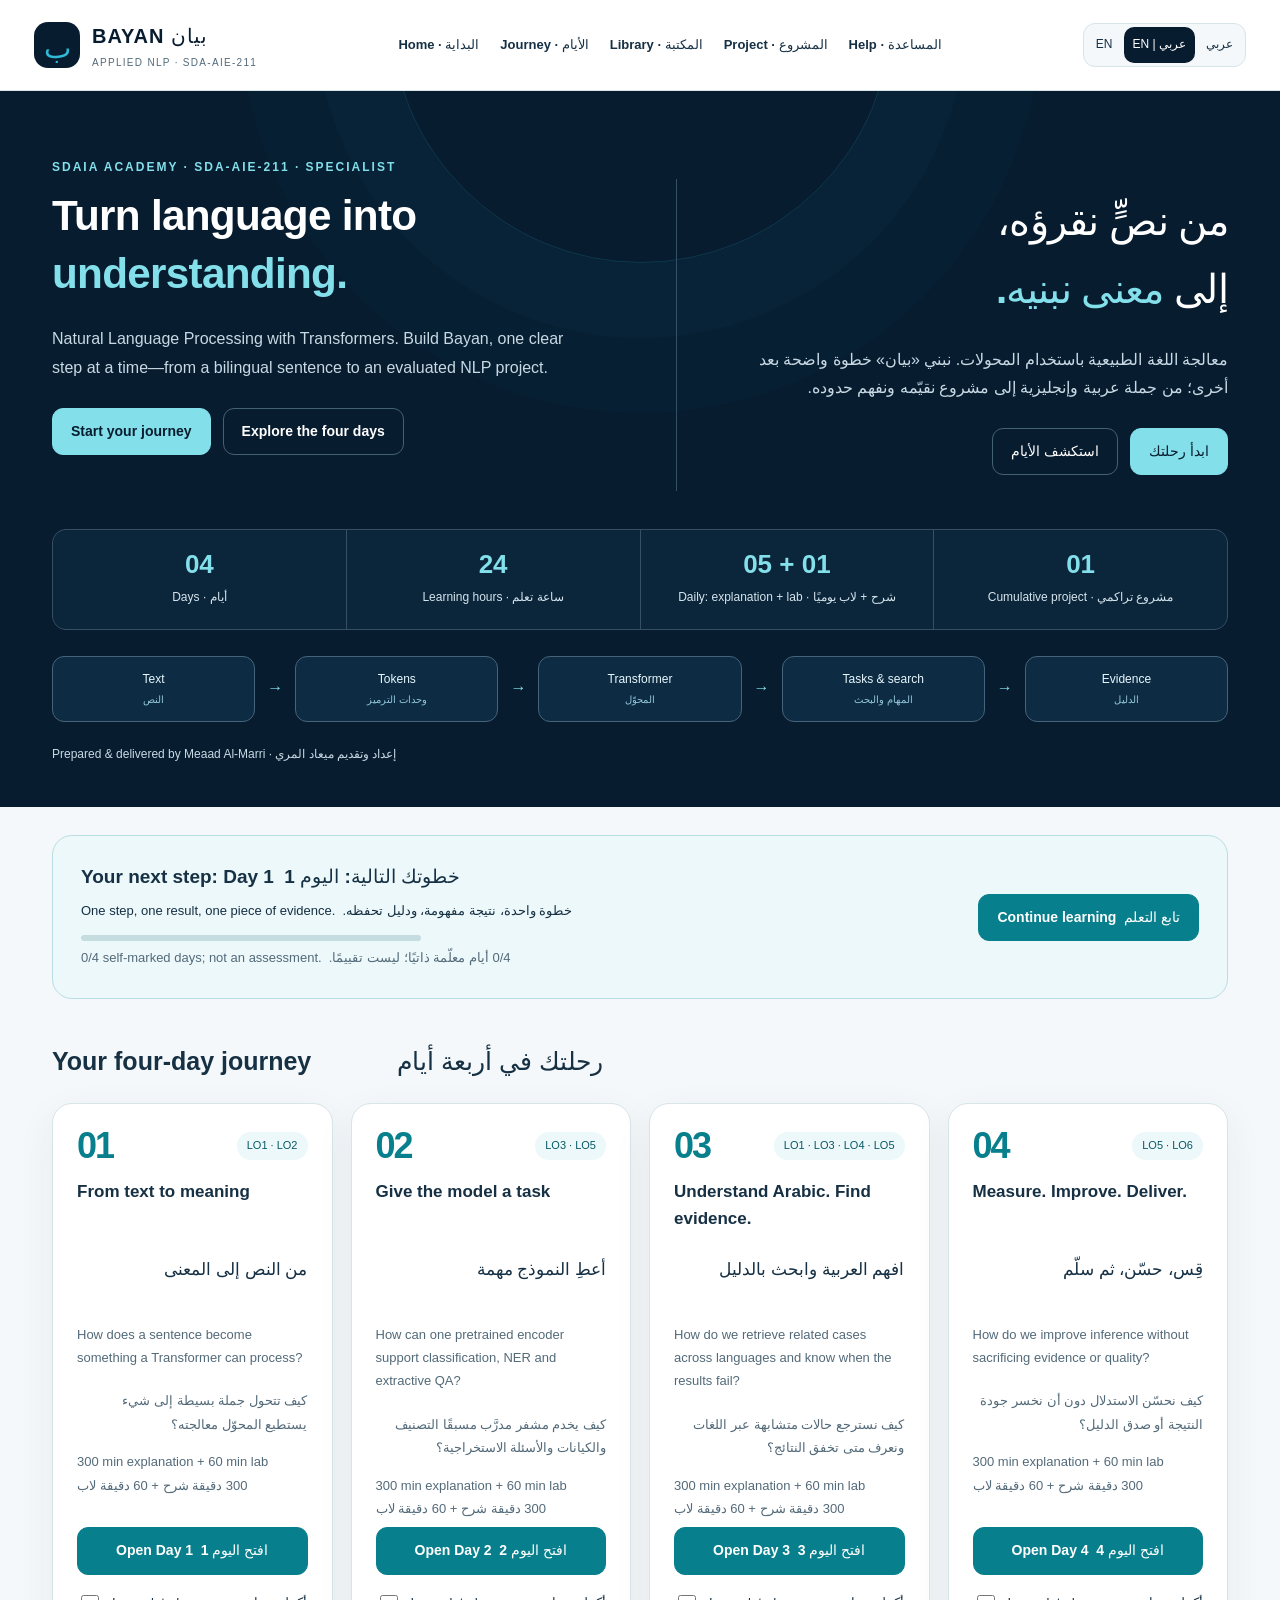
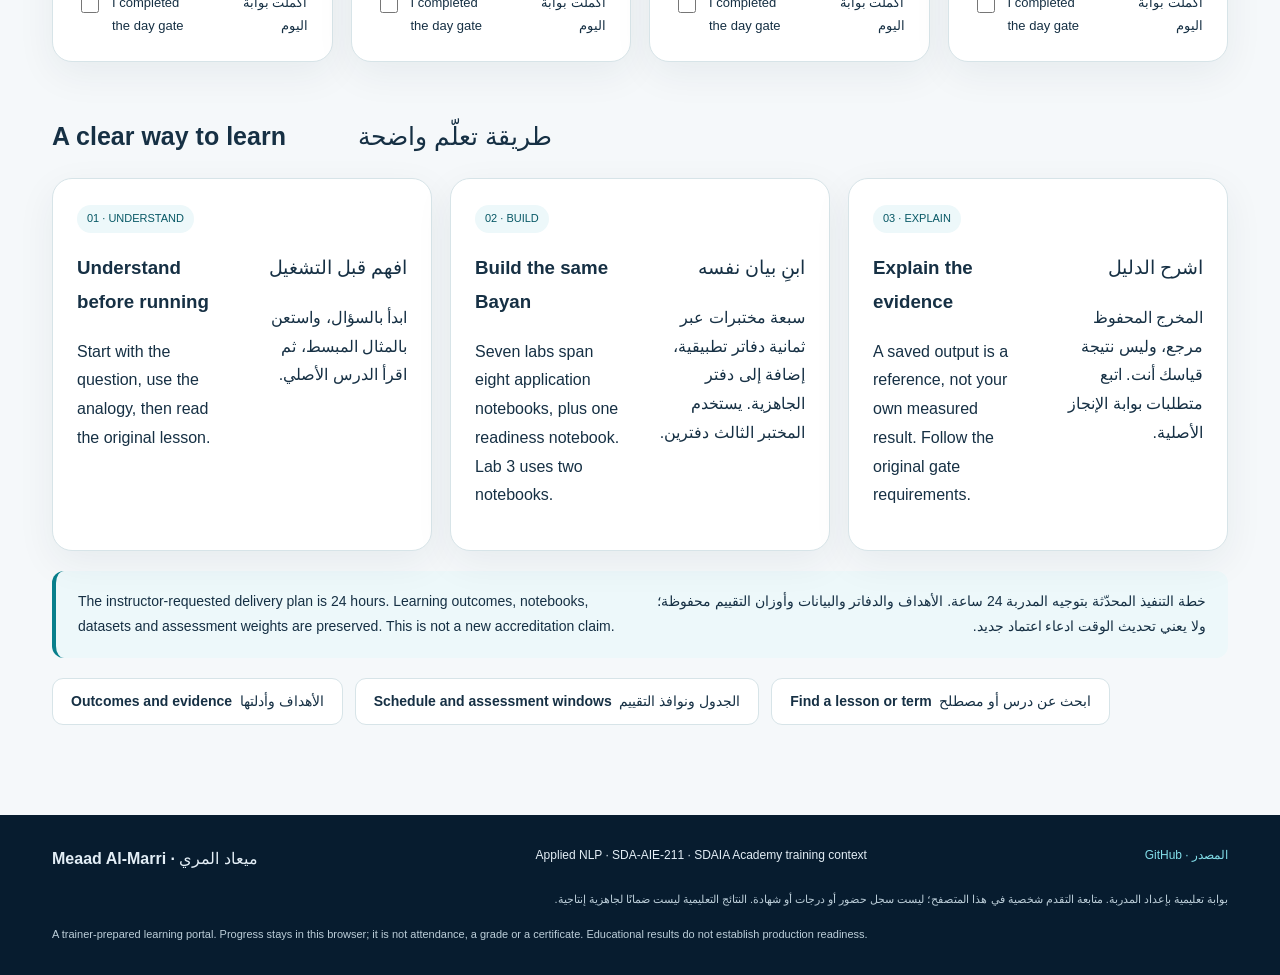
==== docs/index.html @ f535718d "feat(bayan): publish verified bilingual learner portal and 24-hour delivery plan" ====
<!doctype html>
<html lang="ar" dir="ltr" data-language="both">
<head>
<meta charset="utf-8"><meta name="viewport" content="width=device-width,initial-scale=1">
<meta name="description" content="Bayan: bilingual Applied NLP learning portal by Meaad Al-Marri. SDA-AIE-211. Four days, 24 learning hours, original lessons and Colab labs.">
<meta name="theme-color" content="#071c2f">
<title>بيان | Bayan — Applied NLP</title>
<style>:root{--navy:#071c2f;--ink:#163044;--muted:#536a79;--teal:#087f8c;--cyan:#31bad7;--pale:#edf8fa;--line:#d7e4e8;--paper:#f5f8fa;--white:#fff;--radius:20px;--shadow:0 12px 38px #102f4010;font-family:Tahoma,Arial,sans-serif;color:var(--ink);background:var(--paper);font-synthesis:none}
*{box-sizing:border-box}html{scroll-behavior:smooth;scroll-padding-top:110px}body{margin:0;font-size:16px;line-height:1.8}a{color:#076b81;text-decoration:none}a:hover{text-decoration:underline}button,input,select{font:inherit}button,a,input,summary{touch-action:manipulation}button{cursor:pointer}button:focus-visible,a:focus-visible,input:focus-visible,summary:focus-visible{outline:3px solid #bb7400;outline-offset:4px}button{border:1px solid var(--line);background:var(--white);color:var(--ink);border-radius:10px;padding:8px 14px}button:hover{background:var(--pale)}.skip{position:fixed;top:-100px;left:12px;background:var(--navy);color:white;padding:12px;z-index:100}.skip:focus{top:10px}.topbar{position:sticky;top:0;z-index:10;background:#fffffffa;border-bottom:1px solid var(--line)}.nav-wrap{max-width:1440px;margin:auto;display:flex;align-items:center;justify-content:space-between;gap:22px;padding:18px 34px}.brand{display:flex;gap:12px;align-items:center;color:var(--navy);flex-shrink:0}.brand:hover{text-decoration:none}.brand-mark{display:grid;place-items:center;width:46px;height:46px;border-radius:14px;background:var(--navy);color:var(--cyan);font-size:29px;font-weight:bold}.brand b{display:block;font-size:20px;letter-spacing:1px}.brand small{display:block;letter-spacing:1.3px;font-size:10px;color:var(--muted)}nav{display:flex;gap:21px;flex-wrap:wrap}nav a{color:var(--ink);font-size:13px;font-weight:600}.languages{display:flex;gap:2px;padding:3px;background:var(--paper);border:1px solid var(--line);border-radius:12px;white-space:nowrap}.languages button{border:0;padding:7px 9px;background:transparent;font-size:12px}.languages button[aria-pressed=true]{background:var(--navy);color:white}.wrap{max-width:1240px;padding:0 32px;margin:auto}.hero{background:var(--navy);color:white;position:relative;overflow:hidden;padding:66px 0 42px}.hero:before{content:"";position:absolute;width:500px;height:500px;border:1px solid #31bad72c;border-radius:50%;left:calc(50% - 250px);top:-330px;box-shadow:0 0 0 75px #31bad707,0 0 0 150px #31bad704;pointer-events:none}.kicker{text-transform:uppercase;font-size:12px;letter-spacing:2px;color:var(--teal);font-weight:bold;margin:0 0 15px}.hero .kicker{color:#83dfea}.pair{display:grid;grid-template-columns:minmax(0,1fr) minmax(0,1fr);gap:32px;direction:ltr}.pair>.en{direction:ltr;text-align:left}.pair>.ar{direction:rtl;text-align:right}.hero .pair{gap:72px;position:relative}.hero h1{font-size:clamp(28px,3.3vw,46px);line-height:1.38;letter-spacing:-.7px;margin:8px 0 22px}.hero em{color:#83dfea;font-style:normal}.hero p{color:#c8d9e4;margin:0;max-width:530px}.hero .ar h1{line-height:1.7;font-size:clamp(27px,3.15vw,42px)}.hero .actions{margin-top:25px}.actions{display:flex;gap:12px;flex-wrap:wrap;align-items:center;margin:16px 0}.button{display:inline-block;border-radius:11px;padding:10px 18px;border:1px solid var(--line);font-size:14px;font-weight:bold;background:white;color:var(--ink)}.button:hover{text-decoration:none;background:var(--pale)}.button.primary{background:var(--teal);border-color:var(--teal);color:white}.hero .primary{background:#83dfea;border-color:#83dfea;color:var(--navy)}.hero .secondary{background:transparent;border-color:#446075;color:white}.micro{font-size:12px;color:var(--muted)}.hero .micro{color:#c8d9e4}.facts{display:grid;grid-template-columns:repeat(4,1fr);gap:1px;background:#375061;border:1px solid #375061;border-radius:14px;overflow:hidden;margin-top:38px}.fact{padding:18px;background:#0b253a;text-align:center}.fact b{display:block;color:#83dfea;font-size:26px;line-height:1.3}.fact span{font-size:12px;color:#d5e5ed}.section{padding:44px 0}.section+.section{padding-top:12px}.section-head{display:flex;align-items:center;justify-content:space-between;gap:20px;margin-bottom:22px}.section-head h2{font-size:25px;line-height:1.5;margin:0}.section-head p{margin:0;color:var(--muted);font-size:14px}.grid{display:grid;grid-template-columns:repeat(4,minmax(0,1fr));gap:18px}.card{background:white;border:1px solid var(--line);border-radius:var(--radius);padding:24px;box-shadow:var(--shadow);min-width:0}.day-card{position:relative;display:flex;flex-direction:column;transition:transform .15s,border-color .15s}.day-card:hover{transform:translateY(-3px);border-color:var(--teal)}.day-card h3{font-size:17px;line-height:1.6;margin:14px 0 5px}.day-card p{font-size:13px;color:var(--muted);margin:7px 0}.day-card .button{margin-top:auto;text-align:center}.day-top{display:flex;justify-content:space-between;align-items:center}.day-num{font-size:36px;line-height:1;color:var(--teal);font-weight:bold;letter-spacing:-2px}.pill{font-size:11px;border-radius:30px;padding:4px 10px;background:var(--pale);color:#075865;display:inline-block;white-space:nowrap}.day-card .check{margin:16px 0 0}.check{display:flex;gap:10px;align-items:flex-start;cursor:pointer;font-size:13px}.check input{width:18px;height:18px;flex-shrink:0;margin-top:4px;accent-color:var(--teal)}.continue{display:flex;align-items:center;justify-content:space-between;gap:28px;padding:24px 28px;border:1px solid #b8dde3;border-radius:var(--radius);background:var(--pale);margin-top:28px}.continue h2{font-size:19px;margin:0}.continue p{font-size:13px;margin:5px 0}.progress-track{height:6px;background:#c5dce0;border-radius:6px;max-width:340px;margin-top:12px;overflow:hidden}.progress-fill{height:100%;background:var(--teal);width:0;transition:width .2s}.three{grid-template-columns:repeat(3,minmax(0,1fr))}.two{grid-template-columns:repeat(2,minmax(0,1fr))}.callout{background:var(--pale);border-inline-start:4px solid var(--teal);border-radius:12px;padding:18px 22px;margin:20px 0}.callout.warning{background:#fff7e8;border-color:#a96b12}.callout p{margin:0;font-size:14px}.callout .pair{gap:22px}.callout b{display:block}.pipeline{display:flex;justify-content:space-between;gap:12px;align-items:center;margin-top:26px;direction:ltr}.node{border:1px solid #476379;background:#0d2c43;border-radius:12px;padding:12px 8px;text-align:center;flex:1;font-size:12px;color:#e8f7fd;min-width:0}.node small{display:block;color:#91c5d7}.arrow{color:#83dfea}.page-top{background:var(--navy);color:white;padding:34px 0}.page-top h1{font-size:28px;line-height:1.6;margin:7px 0}.page-top p{color:#d1e0e9;font-size:15px}.page-top .kicker{color:#83dfea}.tabs{display:flex;gap:10px;flex-wrap:wrap;margin:22px 0}.tabs a{background:white;border:1px solid var(--line);border-radius:10px;padding:7px 14px;font-size:13px}.tabs a.active{background:var(--navy);color:white}.section-label{display:flex;align-items:center;gap:12px;margin:24px 0 14px;font-size:22px}.section-label small{font-size:13px;color:var(--muted);font-weight:400}.schedule{display:grid;gap:10px}.hour{display:grid;grid-template-columns:54px 1fr;gap:15px;align-items:center;background:white;border:1px solid var(--line);border-radius:14px;padding:16px 20px}.hour-id{background:var(--pale);color:var(--teal);border-radius:10px;padding:8px;text-align:center;font-weight:bold;font-size:18px}.hour .pair{gap:20px;font-size:14px}.hour small{font-size:11px;color:var(--muted)}.lab-block{background:#eaf6f6;border:1px solid #b6d9d9;border-radius:var(--radius);padding:25px;margin-top:25px}.lab-block h2{margin:0;font-size:22px}.lab-steps{display:grid;gap:12px;margin:20px 0}.lab-step{display:grid;grid-template-columns:52px 1fr;gap:14px;padding-bottom:12px;border-bottom:1px solid #cde2e2}.lab-step:last-child{border-bottom:0}.lab-step b{font-size:13px;color:#075865}.lab-step .pair{font-size:13px}.resources{display:grid;gap:10px;margin:18px 0}.resource{border:1px solid var(--line);border-radius:12px;background:white;padding:14px 18px;display:flex;gap:16px;justify-content:space-between;align-items:center;min-width:0}.resource>div{min-width:0}.resource .name{font-weight:bold;font-size:14px;overflow-wrap:anywhere}.resource .file{font-size:11px;color:var(--muted);direction:ltr;overflow-wrap:anywhere}.resource .actions{flex-shrink:0;margin:0}.resource .button{font-size:12px;padding:6px 12px}.source-links{margin-top:14px;display:flex;gap:8px;flex-wrap:wrap}.source-links a{padding:7px 11px;background:var(--paper);border:1px solid var(--line);border-radius:9px;font-size:12px}.quiz{padding:22px;background:white;border:1px solid var(--line);border-radius:16px;margin:22px 0}.quiz summary{cursor:pointer;color:var(--teal);font-weight:bold;padding:10px 0}.quiz .answer{margin-top:8px;padding-top:14px;border-top:1px solid var(--line)}.search-box{display:flex;gap:12px;margin-bottom:18px}.search-box input{width:100%;padding:14px 18px;border:1px solid #a9c3ce;border-radius:12px;background:white}.search-box select{max-width:210px;border:1px solid var(--line);border-radius:12px;padding:8px;background:white}.library-list{display:grid;grid-template-columns:repeat(2,minmax(0,1fr));gap:12px}.library-list a{display:block;border:1px solid var(--line);border-radius:13px;padding:16px 20px;background:white}.library-list b{display:block;line-height:1.7;font-size:15px;overflow-wrap:anywhere}.library-list small{display:block;color:var(--muted);font-size:11px;overflow-wrap:anywhere}.empty{text-align:center;padding:44px;background:white;border-radius:15px}.reader-layout{display:grid;grid-template-columns:240px minmax(0,1fr);gap:25px;align-items:start}.reader-sidebar{position:sticky;top:112px;max-height:calc(100vh - 140px);overflow:auto;padding:20px;background:white;border:1px solid var(--line);border-radius:16px;font-size:13px}.reader-sidebar a{display:block;padding:5px 0;overflow-wrap:anywhere}.reader-sidebar h2{font-size:15px;margin:0 0 10px}.reader{min-width:0;border:1px solid var(--line);border-radius:18px;padding:30px;background:white}.reader-tools{display:flex;flex-wrap:wrap;gap:10px;margin-bottom:16px}.reader-tools .button{font-size:12px;padding:7px 10px}.source-tag{padding:10px 15px;background:var(--paper);border-radius:10px;color:var(--muted);font-size:12px;margin-bottom:24px}.markdown{font-size:16px;line-height:1.95;overflow-wrap:anywhere;direction:rtl;text-align:start}.markdown [dir=ltr],.markdown pre,.markdown code{direction:ltr;unicode-bidi:isolate}.markdown h1{font-size:27px;line-height:1.6;border-bottom:1px solid var(--line);padding-bottom:12px}.markdown h2{font-size:23px;margin-top:32px;border-bottom:1px solid var(--line);padding-bottom:8px}.markdown h3{font-size:19px;margin-top:28px}.markdown code{font-family:ui-monospace,Consolas,monospace;background:var(--paper);border-radius:5px;padding:2px 4px;font-size:.86em}.markdown pre{position:relative;text-align:left;white-space:pre;overflow:auto;background:#102c40;color:#e6f3fc;padding:38px 20px 18px;border-radius:12px;line-height:1.65;max-width:100%;font-size:13px}.markdown pre code{color:inherit;background:transparent;padding:0;white-space:pre}.markdown blockquote{margin:20px 0;background:var(--pale);padding:14px 20px;border-inline-start:4px solid var(--teal)}.table-wrap{overflow-x:auto;max-width:100%;margin:20px 0}.markdown table{border-collapse:collapse;min-width:100%;font-size:14px}.markdown th,.markdown td{border:1px solid var(--line);padding:10px 13px;vertical-align:top;min-width:110px}.markdown th{background:#edf5f8;font-weight:bold}.markdown tr:nth-child(even){background:#fafcfd}.markdown img{max-width:100%;height:auto}.markdown ul,.markdown ol{padding-inline-start:27px}.copy-code{position:absolute;top:6px;right:8px;font-size:11px;padding:2px 9px;background:#1b425c;border:1px solid #557789;color:white}.copy-code:hover{background:#2a526b}.diagram-note{display:block;font-size:12px;margin-top:6px}.toc-link{font-size:12px;line-height:1.55}.reader.large .markdown{font-size:19px}.score-grid{display:grid;grid-template-columns:repeat(4,1fr);gap:12px}.score{background:white;border:1px solid var(--line);border-radius:14px;padding:18px;text-align:center}.score b{display:block;font-size:28px;color:var(--teal)}.score span{font-size:12px}.footer-inner{max-width:1240px;margin:auto;padding:30px 32px;display:flex;justify-content:space-between;gap:16px;flex-wrap:wrap}.footer-inner span,.footer-inner a{font-size:12px}.footer-inner p{flex-basis:100%;margin:0;font-size:11px;color:#bcced9}footer{background:var(--navy);color:#e3eef6;margin-top:30px}footer a{color:#83dfea}#notice{position:fixed;bottom:22px;left:50%;transform:translateX(-50%);background:var(--navy);color:white;border-radius:12px;padding:12px 20px;z-index:30;max-width:90vw;display:none;font-size:13px}.privacy{font-size:12px;color:var(--muted)}.muted{color:var(--muted)}.plain-list{padding-inline-start:22px}.plain-list li{margin:10px 0}.pill-list{display:flex;gap:8px;flex-wrap:wrap}.reading-end{margin-top:28px;border-top:1px solid var(--line);padding-top:20px}html[data-language=en] .ar,html[data-language=ar] .en{display:none!important}html[data-language=en] .pair,html[data-language=ar] .pair{grid-template-columns:minmax(0,1fr)}html[data-language=ar] .hero h1{max-width:870px}html[data-language=ar] .wrap{direction:rtl}html[data-language=ar] .hero p{max-width:850px}html[data-language=en] .hero p{max-width:850px}
@media(min-width:1000px){.hero .pair>.ar{border-left:1px solid #335066;padding-left:44px}html[data-language=ar] .hero .pair>.ar{border:0;padding-left:0}.day-card h3{min-height:55px}.day-card .desc{min-height:66px}}
@media(max-width:1150px){.nav-wrap{gap:12px;padding:14px 22px;flex-wrap:wrap}nav{order:3;width:100%;justify-content:center;gap:22px}.grid{grid-template-columns:repeat(2,minmax(0,1fr))}.grid.three{grid-template-columns:repeat(3,minmax(0,1fr))}.reader-sidebar{top:151px}.hero .pair{gap:36px}}
@media(max-width:760px){.wrap{padding:0 18px}.nav-wrap{padding:12px 16px}.brand b{font-size:17px}.brand-mark{width:38px;height:38px}.brand small{font-size:8px}.languages button{padding:5px 7px;font-size:11px}nav{justify-content:flex-start;gap:19px;flex-wrap:nowrap;overflow-x:auto;padding:2px 0;white-space:nowrap}nav a{font-size:11px}.hero{padding:38px 0 26px}.hero .pair{gap:24px}.pair{grid-template-columns:1fr;gap:14px}.pair>.ar{grid-row:1}.hero h1{font-size:29px!important;margin-bottom:12px}.hero .pair>.en{border-top:1px solid #355264;padding-top:22px}.hero .pair>.ar{padding:0}.hero p{font-size:14px}.facts{grid-template-columns:repeat(2,1fr);margin-top:25px}.fact{padding:12px}.fact b{font-size:23px}.pipeline{gap:5px;flex-wrap:wrap}.node{font-size:10px;min-width:95px}.arrow{font-size:12px}.grid,.grid.two,.grid.three,.score-grid,.library-list{grid-template-columns:1fr}.score-grid{grid-template-columns:repeat(2,1fr)}.section{padding:30px 0}.section-head{align-items:flex-start;flex-direction:column;gap:8px}.section-head h2{font-size:21px}.card{padding:20px}.continue{padding:20px;flex-direction:column;align-items:stretch;gap:12px}.continue .button{text-align:center}.day-card h3{margin-top:8px}.day-card .button{margin-top:14px}.page-top{padding:24px 0}.page-top h1{font-size:25px}.hour{grid-template-columns:42px 1fr;padding:13px;gap:12px}.hour .pair{gap:4px;font-size:13px}.lab-block{padding:18px}.lab-step .pair{gap:4px}.resource{align-items:stretch;flex-direction:column;gap:8px}.resource .actions{flex-wrap:wrap}.reader-layout{display:block}.reader-sidebar{position:static;max-height:175px;margin-bottom:18px;padding:15px}.reader{padding:18px}.markdown{font-size:15px}.markdown h1{font-size:24px}.markdown h2{font-size:21px}.markdown table{font-size:13px}.search-box{flex-direction:column}.search-box select{max-width:100%}.footer-inner{padding:25px 18px;display:block}.footer-inner>*{display:block;margin-bottom:10px!important}}
@media(prefers-reduced-motion:reduce){html{scroll-behavior:auto}*,*:before,*:after{animation:none!important;transition:none!important}}
@media print{.topbar,.reader-sidebar,.reader-tools,footer,.skip,.languages,.tabs,#notice,.copy-code,.search-box{display:none!important}.wrap{max-width:none;padding:0}.reader-layout{display:block}.reader,.card{box-shadow:none;border:0;padding:8px}.hero,.page-top{background:white;color:black;padding:10px}.hero p,.page-top p{color:black}.section{padding:10px 0}.grid,.pair{break-inside:avoid}.table-wrap{overflow:visible}.markdown pre{white-space:pre-wrap;background:#f4f4f4;color:black}a{color:black}.markdown table{font-size:10px}body{background:white}}

.bi{display:inline-flex;gap:.55em;flex-wrap:wrap;align-items:center}.pair>.en .ar,.pair>.ar .en{display:none!important}.markdown table{direction:ltr}.day-card>.pair{grid-template-columns:1fr;gap:4px}.day-card>.pair>div{grid-column:1}.day-card .desc .pair{grid-template-columns:1fr;gap:6px}.day-card .desc .pair>div{grid-column:1}.day-card>.pair .ar{order:2}#main:focus{outline:none}
</style>
</head>
<body>
<a class="skip" href="#main">Skip to content · انتقل إلى المحتوى</a>
<header class="topbar"><div class="nav-wrap">
<a class="brand" href="#home" aria-label="Bayan home · الرئيسية"><span class="brand-mark" aria-hidden="true">ب</span><span><b>BAYAN <span lang="ar" dir="rtl">بيان</span></b><small>APPLIED NLP · SDA-AIE-211</small></span></a>
<nav aria-label="Main navigation · التنقل الرئيسي"><a href="#home">Home · البداية</a><a href="#journey">Journey · الأيام</a><a href="#library">Library · المكتبة</a><a href="#project">Project · المشروع</a><a href="#help">Help · المساعدة</a></nav>
<div class="languages" role="group" aria-label="Display language · لغة العرض"><button data-language="en" aria-pressed="false">EN</button><button data-language="both" aria-pressed="true">EN | عربي</button><button data-language="ar" aria-pressed="false">عربي</button></div>
</div></header>
<main id="main" tabindex="-1"></main>
<footer><div class="footer-inner"><b>Meaad Al-Marri · ميعاد المري</b><span>Applied NLP · SDA-AIE-211 · SDAIA Academy training context</span><a href="https://github.com/almiyead-rgb/bayan-applied-nlp-course">GitHub · المصدر</a><p dir="rtl" lang="ar">بوابة تعليمية بإعداد المدربة. متابعة التقدم شخصية في هذا المتصفح؛ ليست سجل حضور أو درجات أو شهادة. النتائج التعليمية ليست ضمانًا لجاهزية إنتاجية.</p><p lang="en">A trainer-prepared learning portal. Progress stays in this browser; it is not attendance, a grade or a certificate. Educational results do not establish production readiness.</p></div></footer>
<div id="notice" role="status" aria-live="polite"></div>
<noscript><p dir="rtl">تحتاج أدوات التنقل والبحث إلى JavaScript. جميع الدروس متاحة من <a href="https://github.com/almiyead-rgb/bayan-applied-nlp-course/blob/main/START_HERE.md">دليل البداية في GitHub</a>.</p><p>Enable JavaScript for the portal, or use the original GitHub learning materials linked above.</p></noscript>
<script id="portal-data" type="application/json">{"course":{"id":"SDA-AIE-211","version":"2.0.0","baseline":"ee7c7d8bf3a17c9989b37a3fdd337f3fc3730d7e","repository":"https://github.com/almiyead-rgb/bayan-applied-nlp-course","instructor":["Meaad Al-Marri","ميعاد المري"],"instruction_minutes":300,"lab_minutes":60,"assessment_weights":[35,15,10,40],"days":[{"id":1,"label":["From text to meaning","من النص إلى المعنى"],"question":["How does a sentence become something a Transformer can process?","كيف تتحول جملة بسيطة إلى شيء يستطيع المحوّل معالجته؟"],"intro":["Start with one feedback message, not a wall of equations. Follow its journey through protected text, tokens, embeddings and attention. Every step prepares a piece of Bayan.","نبدأ بملاحظة واحدة، لا بصفحة مليئة بالمعادلات. نتتبع رحلتها: نص محمي، ثم وحدات ترميز، ثم تضمينات وانتباه. كل خطوة تجهّز جزءًا من بيان."],"analogy":["A token ID is like a catalogue number; an embedding is its learned numerical representation. The number alone is not the meaning.","رقم الـToken يشبه رقمًا في الفهرس، أما الـEmbedding فهو تمثيله العددي المتعلَّم. الرقم وحده ليس المعنى."],"watch":["An attention heatmap is not causal proof of why the model decided.","خريطة الانتباه ليست برهانًا سببيًا يشرح لماذا اتخذ النموذج قراره."],"hours":[["Bayan story, readiness and the NLP journey","قصة بيان، الجاهزية ورحلة معالجة اللغة"],["Unicode, privacy and two text copies","Unicode والخصوصية ونسختا النص"],["Tokenisation, fertility and embeddings","الترميز وكثافته والتضمينات"],["Q/K/V, attention and tensor shapes","الاستعلام والمفتاح والقيمة والانتباه وأشكال المصفوفات"],["Transformer encoder and a guided reading of saved outputs","مشفر المحوّل وقراءة موجّهة للمخرجات المحفوظة"]],"lessons":["day-01/01-text-preprocessing.md","day-01/02-tokenization-embeddings.md","day-01/03-attention-transformers.md"],"notebooks":["01_text_processing_tokenization.ipynb","02_attention_transformers.ipynb"],"datasets":["data/sample/bayan_day1_sample.csv"],"lab_plan":[[5,"Open saved copies and check readiness","فتح النسخ المحفوظة وفحص الجاهزية"],[25,"Lab 1: preprocessing and tokenisation","مختبر 1: المعالجة والترميز"],[20,"Lab 2: attention and shape checks","مختبر 2: الانتباه وفحص الأشكال"],[10,"Gate A, explain a decision and save evidence","بوابة A وشرح قرار وحفظ الأدلة"]],"gate":"day-01/04-labs-checkpoint.md","gate_name":"A","evidence":["Preprocessing tests + tokenizer decision + attention checks + commit","اختبارات المعالجة + قرار الترميز + فحوص الانتباه + commit"],"check":["Does a larger token ID mean a stronger meaning?","هل رقم Token الأكبر يعني معنى أقوى؟"],"answer":["No. It is a vocabulary index. The embedding and model encode learned representations.","لا. هو فهرس داخل قاموس الرموز؛ أما التمثيلات المتعلَّمة ففي التضمينات والنموذج."],"outcomes":["LO1","LO2"]},{"id":2,"label":["Give the model a task","أعطِ النموذج مهمة"],"question":["How can one pretrained encoder support classification, NER and extractive QA?","كيف يخدم مشفر مدرَّب مسبقًا التصنيف والكيانات والأسئلة الاستخراجية؟"],"intro":["Keep the same Bayan context. First define the task and a baseline; then inspect the data split, task head and metric. Training comes after the contract is clear.","نبقى مع سياق بيان نفسه. نحدد المهمة وخط الأساس أولًا، ثم نفهم تقسيم البيانات ورأس المهمة والمقياس. يأتي التدريب بعد وضوح العقد."],"analogy":["A shared foundation does not mean identical tasks: classification returns a label, NER labels entities, and extractive QA selects a span or no answer.","الأساس المشترك لا يعني تطابق المهام: التصنيف يعيد فئة، والتعرف على الكيانات يحدد الكيانات، والإجابة الاستخراجية تختار مقطعًا أو لا توجد إجابة."],"watch":["High accuracy is not enough when groups leak across splits or labels are misaligned.","ارتفاع الدقة لا يكفي إذا تسربت المجموعات بين التقسيمات أو اختلت محاذاة الوسوم."],"hours":[["Pretraining, fine-tuning and task heads","التدريب المسبق والضبط الدقيق ورؤوس المهام"],["TF-IDF baseline, honest splits and macro-F1","خط أساس TF-IDF والتقسيم السليم وmacro-F1"],["NER, BIO labels and subword alignment","الكيانات ووسوم BIO ومحاذاة الوحدات الجزئية"],["Extractive QA, valid spans and no-answer","الأسئلة الاستخراجية والمقاطع الصالحة وعدم وجود إجابة"],["Arabic model choices and a guided trace of the training notebooks","اختيار النماذج العربية وتتبع موجّه لدفاتر التدريب"]],"lessons":["day-02/01-fine-tuning-classification.md","day-02/02-ner-label-alignment.md","day-02/03-extractive-qa.md","day-02/04-arabic-models-intro.md"],"notebooks":["03_text_classification.ipynb","04_ner_and_qa.ipynb"],"datasets":["data/sample/bayan_day2_classification.csv","data/sample/bayan_day2_ner.jsonl","data/sample/bayan_day2_qa.json"],"lab_plan":[[5,"Restore Gate A and check cached resources","استعادة بوابة A وفحص الموارد المحفوظة"],[20,"Lab 3a: classification and split checks","مختبر 3أ: التصنيف وفحص التقسيم"],[25,"Lab 3b: NER and QA checks","مختبر 3ب: فحوص الكيانات والأسئلة"],[10,"Gate B and evidence commit","بوابة B وحفظ الأدلة في commit"]],"gate":"day-02/05-labs-checkpoint.md","gate_name":"B","evidence":["Baseline + zero group overlap + classification/NER/QA evidence + commit","خط أساس + عدم تداخل المجموعات + أدلة التصنيف والكيانات والأسئلة + commit"],"check":["Can we report a tiny training smoke test as production accuracy?","هل نعرض نتيجة تدريب مصغّر بوصفها دقة إنتاجية؟"],"answer":["No. Preserve the MEASURED_SMOKE label and explain the small synthetic sample and the frozen-test contract.","لا. نحافظ على وسم MEASURED_SMOKE ونوضح صغر العينة الاصطناعية وعقد مجموعة الاختبار المجمدة."],"outcomes":["LO3","LO5"]},{"id":3,"label":["Understand Arabic. Find evidence.","افهم العربية وابحث بالدليل"],"question":["How do we retrieve related cases across languages and know when the results fail?","كيف نسترجع حالات متشابهة عبر اللغات ونعرف متى تخفق النتائج؟"],"intro":["A useful search result is more than shared words. Compare meaning, inspect the ranked cases, then measure retrieval and analyse errors rather than trusting a single score.","النتيجة المفيدة ليست مجرد كلمات مشتركة. نقارن المعنى، ونفحص الحالات المرتبة، ثم نقيس الاسترجاع ونحلل الأخطاء بدل الثقة برقم واحد."],"analogy":["Bi-encoder retrieval finds a shortlist; a cross-encoder can review that shortlist more closely. Measure whether the extra work is worth its latency.","يستخرج المشفر الثنائي قائمة مرشحين، ثم يفحصها المشفر المشترك بصورة أدق. نقيس هل تستحق هذه الخطوة زمنها الإضافي."],"watch":["Do not tune the no-answer threshold on the frozen test or hide small slices.","لا تضبط عتبة عدم وجود إجابة على الاختبار المجمد، ولا تخفِ الشرائح الصغيرة."],"hours":[["Arabic morphology, dialects and safe normalisation","صرف العربية واللهجات والتطبيع الآمن"],["CAMeL Tools and the measured Arabic-model comparison","أدوات CAMeL والمقارنة المقاسة بين النماذج العربية"],["Sentence embeddings, cosine and FAISS","تضمينات الجمل وتشابه جيب التمام وFAISS"],["Re-ranking, Recall/MRR and no-answer decisions","إعادة الترتيب وRecall/MRR وقرار عدم وجود إجابة"],["Sliced evaluation, uncertainty and error analysis","التقييم بالشرائح وعدم اليقين وتحليل الأخطاء"]],"lessons":["day-03/01-arabic-nlp-camel-tools.md","day-03/02-semantic-search.md","day-03/03-evaluation-error-analysis.md"],"notebooks":["05_arabic_nlp.ipynb","06_semantic_search.ipynb","07_evaluation_error_analysis.ipynb"],"datasets":["data/sample/bayan_day3_arabic.csv","data/sample/bayan_day3_cases.csv","data/sample/bayan_day3_queries.jsonl","data/sample/bayan_day3_predictions.csv"],"lab_plan":[[15,"Lab 4: Arabic profile and comparison checks","مختبر 4: ملف العربية وفحوص المقارنة"],[20,"Lab 5: retrieval and re-ranking checks","مختبر 5: فحوص الاسترجاع وإعادة الترتيب"],[15,"Lab 6: evaluation and error report","مختبر 6: التقييم وتقرير الأخطاء"],[10,"Gate C and evidence commits","بوابة C وحفظ commits الأدلة"]],"gate":"day-03/04-labs-checkpoint.md","gate_name":"C","evidence":["Arabic profile + search metrics + sliced report + three prioritised fixes","ملف معالجة العربية + مقاييس البحث + تقرير الشرائح + ثلاثة إصلاحات مرتبة"],"check":["May a good overall score hide a weak Arabic slice?","هل يمكن لنتيجة إجمالية جيدة أن تخفي ضعف شريحة عربية؟"],"answer":["Yes. Inspect per-language and other relevant slices, their sample sizes and uncertainty before deciding.","نعم. نفحص شرائح اللغة والشرائح المناسبة وأحجام عيناتها وعدم اليقين قبل اتخاذ القرار."],"outcomes":["LO1","LO3","LO4","LO5"]},{"id":4,"label":["Measure. Improve. Deliver.","قِس، حسّن، ثم سلّم"],"question":["How do we improve inference without sacrificing evidence or quality?","كيف نحسّن الاستدلال دون أن نخسر جودة النتيجة أو صدق الدليل؟"],"intro":["A model running in a notebook is the beginning, not the finish. Freeze the workload, compare before and after, test the API and make the final repository reviewable.","عمل النموذج في الدفتر بداية وليس نهاية. نثبت عبء العمل، ونقارن قبل التحسين وبعده، ونختبر الخدمة، ونجعل المستودع النهائي قابلًا للمراجعة."],"analogy":["A fair comparison is a controlled experiment: same workload and environment, one change, then a measured decision.","المقارنة العادلة تجربة مضبوطة: عبء عمل وبيئة ثابتان، وتغيير واحد، ثم قرار يستند إلى القياس."],"watch":["SYSTEMS_SMOKE checks mechanics. The final project needs PROJECT_ARTIFACT evidence; INT8 is not automatically faster.","يفحص SYSTEMS_SMOKE المسار التقني. يحتاج المشروع النهائي دليل PROJECT_ARTIFACT؛ ولا يكون INT8 أسرع تلقائيًا."],"hours":[["Performance budgets, warm-up and latency percentiles","ميزانية الأداء والإحماء ومئينات زمن الاستجابة"],["Length, padding and batching","طول النص والحشو والتجميع"],["ONNX, INT8, parity and quality cost","ONNX وINT8 والتكافؤ وكلفة الجودة"],["FastAPI contracts, TestClient and canaries","عقود FastAPI وTestClient وفحوص canary"],["Guided Bayan assembly, evidence review and delivery walkthrough","شرح تجميع بيان ومراجعة الأدلة وخطوات التسليم"]],"lessons":["day-04/01-benchmark-before-optimization.md","day-04/02-onnx-int8-decision.md","day-04/03-fastapi-serving-canaries.md","day-04/04-capstone-assembly-demo.md"],"notebooks":["08_optimization_serving.ipynb"],"datasets":[],"lab_plan":[[5,"Restore the project artefact and freeze workload","استعادة ناتج المشروع وتثبيت عبء العمل"],[25,"Lab 7: benchmark, parity and API checks","مختبر 7: القياس والتكافؤ وفحص الخدمة"],[20,"Complete assembly and run the submission validator","استكمال التجميع وتشغيل فاحص التسليم"],[10,"Gates D/E, documentation and final tag","بوابتا D/E والتوثيق والوسم النهائي"]],"gate":"day-04/05-lab-gates-submission.md","gate_name":"D / E","evidence":["Project benchmark + tested API + reports + validator + submission-v1.0","قياس المشروع + خدمة مختبرة + تقارير + فاحص ناجح + submission-v1.0"],"check":["Is a smaller INT8 model always faster on every device?","هل النموذج الأصغر بنمط INT8 أسرع دائمًا على أي جهاز؟"],"answer":["No. Measure latency, memory and quality on the actual project workload and document the ship-or-rollback decision.","لا. نقيس الزمن والذاكرة والجودة على عبء عمل المشروع الفعلي، ونوثق قرار النشر أو التراجع."],"outcomes":["LO5","LO6"]}]},"documents":[{"path":"COURSE_GUIDE.md","title":"دليل البرنامج | Course Guide","html":"\u003ch1 id=\"دليل-البرنامج--course-guide\">دليل البرنامج | Course Guide\u003c/h1>\n\u003cp>\u003cstrong>معالجة اللغات الطبيعية التطبيقية · Applied Natural Language Processing\u003c/strong>\u003cbr/>\n\u003cstrong>إعداد وتقديم:\u003c/strong> ميعاد المري · \u003cstrong>Instructor:\u003c/strong> Meaad Al-Marri\u003c/p>\n\u003ch2 id=\"لمن-صمم-البرنامج--audience\">لمن صُمم البرنامج؟ | Audience\u003c/h2>\n\u003cp>هذا برنامج \u003cstrong>Specialist\u003c/strong> حتى 20 مشاركًا من مهندسي الذكاء الاصطناعي والمهتمين بالتطبيقات اللغوية. المتطلب الرسمي السابق هو \u003ccode>SDA-AIE-112\u003c/code> أو أساس مكافئ في Python وتعلم الآلة. يبدأ الجميع بالمسار 🟢 Core؛ وتوفر السقالات والأمثلة المصغرة دعمًا لاختلاف الثقة العملية دون خفض المستوى أو إسقاط المتطلب السابق. ينتقل المنتهي مبكرًا إلى 🔵 Explore أو 🟣 Distinction.\u003c/p>\n\u003ch2 id=\"أهداف-البرنامج--learning-outcomes\">أهداف البرنامج | Learning outcomes\u003c/h2>\n\u003cp>بنهاية الأيام الأربعة ستتمكن من:\u003c/p>\n\u003col>\n\u003cli>بناء preprocessing وtokenisation للنص العربي والإنجليزي.\u003c/li>\n\u003cli>تفسير self-attention وبنية Transformer encoder.\u003c/li>\n\u003cli>تكييف نموذج مدرب مسبقًا للتصنيف وNER وextractive QA.\u003c/li>\n\u003cli>بناء semantic search باستخدام sentence embeddings.\u003c/li>\n\u003cli>اختيار metrics صحيحة وإجراء error analysis.\u003c/li>\n\u003cli>مقارنة inference baseline وoptimized من حيث السرعة والذاكرة والجودة.\u003c/li>\n\u003cli>تسليم مشروع بيان ثنائي اللغة في مستودع GitHub عام.\u003c/li>\n\u003c/ol>\n\u003cp>راجع \u003ca href=\"#read/docs%2F01-outcomes-map.md\">مصفوفة الهدف والتطبيق والدليل\u003c/a>.\u003c/p>\n\u003ch2 id=\"طريقة-التعلم--how-learning-works\">طريقة التعلم | How learning works\u003c/h2>\n\u003cp>كل موضوع يمر بخمس حركات:\u003c/p>\n\u003col>\n\u003cli>\u003cstrong>لماذا؟\u003c/strong> مشكلة حقيقية صغيرة.\u003c/li>\n\u003cli>\u003cstrong>ما هو؟\u003c/strong> تعريف ومثال.\u003c/li>\n\u003cli>\u003cstrong>شاهد.\u003c/strong> عرض عملي قصير.\u003c/li>\n\u003cli>\u003cstrong>طبّق.\u003c/strong> TODO واختبار فوري.\u003c/li>\n\u003cli>\u003cstrong>اثبت.\u003c/strong> ملف أو metric أو commit يمكن مراجعته.\u003c/li>\n\u003c/ol>\n\u003cp>لا تحصل على نقاط لمجرد تشغيل خلية؛ المطلوب أن تفسر النتيجة والقرار.\u003c/p>\n\u003ch2 id=\"جدول-اليوم--daily-rhythm\">جدول اليوم | Daily rhythm\u003c/h2>\n\u003cdiv class=\"table-wrap\">\u003ctable>\n\u003cthead>\n\u003ctr>\n\u003cth dir=\"auto\">الفترة\u003c/th>\n\u003cth dir=\"auto\">المدة\u003c/th>\n\u003cth dir=\"auto\">النشاط\u003c/th>\n\u003cth dir=\"auto\">Activity\u003c/th>\n\u003c/tr>\n\u003c/thead>\n\u003ctbody>\n\u003ctr>\n\u003ctd dir=\"auto\">1–5\u003c/td>\n\u003ctd dir=\"auto\">300 دقيقة\u003c/td>\n\u003ctd dir=\"auto\">خمس فترات شرح وأمثلة وعروض توضيحية\u003c/td>\n\u003ctd dir=\"auto\">Five explanation and demonstration blocks\u003c/td>\n\u003c/tr>\n\u003ctr>\n\u003ctd dir=\"auto\">6\u003c/td>\n\u003ctd dir=\"auto\">60 دقيقة\u003c/td>\n\u003ctd dir=\"auto\">لاب مستقل لتنفيذ Core وحفظ الدليل\u003c/td>\n\u003ctd dir=\"auto\">Dedicated Core execution and evidence lab\u003c/td>\n\u003c/tr>\n\u003c/tbody>\n\u003c/table>\u003c/div>\n\u003cp>\u003cstrong>اليوم: 300 دقيقة شرح + 60 دقيقة لاب = 6 ساعات تعلم صافية؛ البرنامج: 24 ساعة.\u003c/strong> الاستراحات والتجهيز ونوافذ التقييم منفصلة ومعلنة؛ ليست محسوبة ضمن 24 ساعة. راجع \u003ca href=\"#read/docs%2F04-delivery-plan.md\">خطة التنفيذ\u003c/a> للتفاصيل وحدود تقدير وقت اللاب.\u003c/p>\n\u003cp>\u003cstrong>Daily: 300 minutes of explanation + 60 lab minutes = 6 net learning hours; course: 24 hours.\u003c/strong> Breaks, setup and assessment windows are separately scheduled. Lab timings are targets, not verified clean-runtime benchmarks.\u003c/p>\n\u003ch2 id=\"محتوى-الأيام--day-by-day\">محتوى الأيام | Day-by-day\u003c/h2>\n\u003ch3 id=\"اليوم-1--من-النص-إلى-tensor\">\u003ca href=\"#read/day-01%2FREADME.md\">اليوم 1 — من النص إلى Tensor\u003c/a>\u003c/h3>\n\u003cul>\n\u003cli>Unicode والنص العربي/الإنجليزي.\u003c/li>\n\u003cli>التنظيف، PII masking، والتطبيع كقرار.\u003c/li>\n\u003cli>الكلمات، subwords، special tokens، وfertility.\u003c/li>\n\u003cli>التضمينات والسياق.\u003c/li>\n\u003cli>attention وTransformer encoder.\u003c/li>\n\u003cli>\u003ca href=\"https://github.com/almiyead-rgb/bayan-applied-nlp-course/blob/main/notebooks/01_text_processing_tokenization.ipynb\" rel=\"noopener noreferrer\" target=\"_blank\">دفتر معالجة النصوص والترميز\u003c/a>.\u003c/li>\n\u003cli>\u003ca href=\"https://github.com/almiyead-rgb/bayan-applied-nlp-course/blob/main/notebooks/02_attention_transformers.ipynb\" rel=\"noopener noreferrer\" target=\"_blank\">دفتر الانتباه والمحولات\u003c/a>.\u003c/li>\n\u003cli>\u003ca href=\"#read/day-01%2F04-labs-checkpoint.md\">مختبرات اليوم الأول وبوابة Gate A\u003c/a>.\u003c/li>\n\u003cli>\u003cstrong>مخرج بيان:\u003c/strong> preprocessing module واختيار tokenizer مدعوم بقياس.\u003c/li>\n\u003c/ul>\n\u003ch3 id=\"اليوم-2--جعل-النموذج-متخصصا\">\u003ca href=\"#read/day-02%2FREADME.md\">اليوم 2 — جعل النموذج متخصصًا\u003c/a>\u003c/h3>\n\u003cul>\n\u003cli>baseline قبل Transformer.\u003c/li>\n\u003cli>classification وmacro-F1.\u003c/li>\n\u003cli>NER وBIO labels ومحاذاة subwords.\u003c/li>\n\u003cli>extractive QA وno-answer.\u003c/li>\n\u003cli>مقدمة للنماذج العربية ومتعددة اللغات.\u003c/li>\n\u003cli>\u003ca href=\"https://github.com/almiyead-rgb/bayan-applied-nlp-course/blob/main/notebooks/03_text_classification.ipynb\" rel=\"noopener noreferrer\" target=\"_blank\">دفتر التصنيف والضبط الدقيق\u003c/a>.\u003c/li>\n\u003cli>\u003ca href=\"https://github.com/almiyead-rgb/bayan-applied-nlp-course/blob/main/notebooks/04_ner_and_qa.ipynb\" rel=\"noopener noreferrer\" target=\"_blank\">دفتر NER وQA\u003c/a>.\u003c/li>\n\u003cli>\u003ca href=\"#read/day-02%2F05-labs-checkpoint.md\">مختبرات اليوم الثاني وبوابة Gate B\u003c/a>.\u003c/li>\n\u003cli>\u003cstrong>مخرج بيان:\u003c/strong> مسارات classification وNER وQA قابلة للتقييم.\u003c/li>\n\u003c/ul>\n\u003ch3 id=\"اليوم-3--العربية-البحث-والحقيقة\">\u003ca href=\"#read/day-03%2FREADME.md\">اليوم 3 — العربية، البحث، والحقيقة\u003c/a>\u003c/h3>\n\u003cul>\n\u003cli>تحديات MSA واللهجات وclitics.\u003c/li>\n\u003cli>CAMeL Tools واستخدامه المناسب.\u003c/li>\n\u003cli>sentence embeddings وcosine similarity.\u003c/li>\n\u003cli>FAISS وretrieve ثم re-rank.\u003c/li>\n\u003cli>task metrics وslices وerror taxonomy.\u003c/li>\n\u003cli>\u003ca href=\"https://github.com/almiyead-rgb/bayan-applied-nlp-course/blob/main/notebooks/05_arabic_nlp.ipynb\" rel=\"noopener noreferrer\" target=\"_blank\">دفتر معالجة العربية\u003c/a>.\u003c/li>\n\u003cli>\u003ca href=\"https://github.com/almiyead-rgb/bayan-applied-nlp-course/blob/main/notebooks/06_semantic_search.ipynb\" rel=\"noopener noreferrer\" target=\"_blank\">دفتر البحث الدلالي\u003c/a>.\u003c/li>\n\u003cli>\u003ca href=\"https://github.com/almiyead-rgb/bayan-applied-nlp-course/blob/main/notebooks/07_evaluation_error_analysis.ipynb\" rel=\"noopener noreferrer\" target=\"_blank\">دفتر التقييم وتحليل الأخطاء\u003c/a>.\u003c/li>\n\u003cli>\u003ca href=\"#read/day-03%2F04-labs-checkpoint.md\">مختبرات اليوم الثالث وبوابة Gate C\u003c/a>.\u003c/li>\n\u003cli>\u003cstrong>مخرج بيان:\u003c/strong> بحث ثنائي اللغة وتقرير تقييم وتحليل أخطاء.\u003c/li>\n\u003c/ul>\n\u003ch3 id=\"اليوم-4--أسرع-أخف-وقابل-للتسليم\">\u003ca href=\"#read/day-04%2FREADME.md\">اليوم 4 — أسرع، أخف، وقابل للتسليم\u003c/a>\u003c/h3>\n\u003cul>\n\u003cli>قياس latency وthroughput وmemory.\u003c/li>\n\u003cli>length، padding، batching، ONNX وINT8.\u003c/li>\n\u003cli>quality tax قبل قرار النشر.\u003c/li>\n\u003cli>FastAPI واختبار الخدمة داخل Colab.\u003c/li>\n\u003cli>تجميع بيان، التحقق، والعرض.\u003c/li>\n\u003cli>\u003ca href=\"https://github.com/almiyead-rgb/bayan-applied-nlp-course/blob/main/notebooks/08_optimization_serving.ipynb\" rel=\"noopener noreferrer\" target=\"_blank\">دفتر التحسين والخدمة\u003c/a>.\u003c/li>\n\u003cli>\u003ca href=\"#read/day-04%2F02-onnx-int8-decision.md\">Benchmark وONNX وINT8\u003c/a>.\u003c/li>\n\u003cli>\u003ca href=\"#read/day-04%2F03-fastapi-serving-canaries.md\">الخدمة وcanaries\u003c/a>.\u003c/li>\n\u003cli>\u003ca href=\"#read/day-04%2F05-lab-gates-submission.md\">بوابتا Gate D وGate E\u003c/a>.\u003c/li>\n\u003cli>\u003cstrong>مخرج بيان:\u003c/strong> مستودع نهائي وAPI مختبرة وbenchmark موثق.\u003c/li>\n\u003c/ul>\n\u003ch2 id=\"التقييم--assessment\">التقييم | Assessment\u003c/h2>\n\u003cdiv class=\"table-wrap\">\u003ctable>\n\u003cthead>\n\u003ctr>\n\u003cth dir=\"auto\">المكوّن\u003c/th>\n\u003cth dir=\"auto\">الوزن\u003c/th>\n\u003cth dir=\"auto\">ماذا يثبت؟\u003c/th>\n\u003c/tr>\n\u003c/thead>\n\u003ctbody>\n\u003ctr>\n\u003ctd dir=\"auto\">المختبرات 1–7\u003c/td>\n\u003ctd dir=\"auto\">35%\u003c/td>\n\u003ctd dir=\"auto\">التطبيق اليومي والاختبارات والـcommits\u003c/td>\n\u003c/tr>\n\u003ctr>\n\u003ctd dir=\"auto\">تقييمان عمليان\u003c/td>\n\u003ctd dir=\"auto\">15%\u003c/td>\n\u003ctd dir=\"auto\">التشخيص والمراجعة بالدليل\u003c/td>\n\u003c/tr>\n\u003ctr>\n\u003ctd dir=\"auto\">اختبار قصير\u003c/td>\n\u003ctd dir=\"auto\">10%\u003c/td>\n\u003ctd dir=\"auto\">فهم المفاهيم والقرارات\u003c/td>\n\u003c/tr>\n\u003ctr>\n\u003ctd dir=\"auto\">مشروع بيان\u003c/td>\n\u003ctd dir=\"auto\">40%\u003c/td>\n\u003ctd dir=\"auto\">التكامل والتقييم والتوثيق والعرض\u003c/td>\n\u003c/tr>\n\u003c/tbody>\n\u003c/table>\u003c/div>\n\u003cp>التفاصيل في \u003ca href=\"#read/docs%2Fpolicies%2Fassessment-and-completion.md\">التقييم والاجتياز\u003c/a>.\u003c/p>\n\u003cp>مواد المتدرب القابلة للتسليم في \u003ca href=\"#read/assessments%2FREADME.md\">حزمة التقييم\u003c/a>: PA‑1 لتشخيص ثلاثة عقود تقنية، وPA‑2 لمراجعة تقرير منافس، وتعليمات اختبار مغلق من 10 أسئلة. لا توجد مفاتيح إجابة في المستودع العام.\u003c/p>\n\u003ch2 id=\"شروط-الاجتياز-المختصرة--completion-summary\">شروط الاجتياز المختصرة | Completion summary\u003c/h2>\n\u003cul>\n\u003cli>70/100 فأعلى إجمالًا.\u003c/li>\n\u003cli>70/100 فأعلى في مشروع بيان.\u003c/li>\n\u003cli>مستودع GitHub عام مكتمل.\u003c/li>\n\u003cli>اجتياز فاحص التسليم.\u003c/li>\n\u003cli>tag نهائي \u003ccode>submission-v1.0\u003c/code>.\u003c/li>\n\u003cli>لا مخالفة نزاهة أو خصوصية.\u003c/li>\n\u003c/ul>\n\u003cp>الحضور، والتيسيرات، وإعادة المحاولة، وإصدار الشهادة/الشارة تخضع لما تعلنه الجهة المنظمة للدفعة؛ لا يفترض هذا الدليل نسبة غير منشورة رسميًا.\u003c/p>\n\u003cp>\u003cstrong>التميّز:\u003c/strong> \u003ccode>90/100\u003c/code> فأعلى بعد استيفاء شروط الاجتياز. يمكن لمهام bonus إضافة حتى \u003ccode>+5\u003c/code> نقاط (الدرجة لا تتجاوز \u003ccode>100\u003c/code>) فقط إذا بلغت المتطلبات الإلزامية للمشروع \u003ccode>80/100\u003c/code> على الأقل.\u003c/p>\n\u003ch2 id=\"سير-العمل-اليومي--daily-workflow\">سير العمل اليومي | Daily workflow\u003c/h2>\n\u003cp class=\"diagram-note\">\u003ca href=\"https://github.com/almiyead-rgb/bayan-applied-nlp-course/blob/main/COURSE_GUIDE.md\" rel=\"noopener noreferrer\" target=\"_blank\">View the rendered diagram on GitHub · شاهد المخطط المرئي في GitHub\u003c/a>\u003c/p>\u003cpre>\u003ccode class=\"language-mermaid\">flowchart LR\n    A[\"افهم | Learn\"] --&gt; B[\"طبّق | Build\"]\n    B --&gt; C[\"اختبر | Test\"]\n    C --&gt; D[\"وثّق | Explain\"]\n    D --&gt; E[\"Commit\"]\n\u003c/code>\u003c/pre>\n\u003cp>بعد كل مختبر:\u003c/p>\n\u003col>\n\u003cli>شغّل الاختبارات.\u003c/li>\n\u003cli>احفظ notebook في Drive.\u003c/li>\n\u003cli>احفظ النسخة المطلوبة في GitHub.\u003c/li>\n\u003cli>حدّث \u003ccode>PROGRESS.md\u003c/code>.\u003c/li>\n\u003cli>استخدم commit message المحددة.\u003c/li>\n\u003cli>تأكد أن الصفحة العامة لا تحتوي أسرارًا أو بيانات شخصية.\u003c/li>\n\u003c/ol>\n\u003ch2 id=\"مشروع-بيان--bayan\">مشروع بيان | Bayan\u003c/h2>\n\u003cp>بيان مشروع تعليمي لتحليل ملاحظات مستفيدين اصطناعية بالعربية والإنجليزية. سيبنى تدريجيًا؛ لذلك لا تنتظر اليوم الرابع لتبدأ. اقرأ \u003ca href=\"#read/docs%2F03-capstone-spec.md\">مواصفات المشروع\u003c/a> قبل اليوم الأول.\u003c/p>\n\u003ch2 id=\"ما-تحتاجه-وما-لا-تحتاجه--requirements\">ما تحتاجه وما لا تحتاجه | Requirements\u003c/h2>\n\u003cp>\u003cstrong>تحتاج:\u003c/strong> جهاز محمول، متصفح حديث، حساب Google، حساب GitHub مؤكد، اتصال إنترنت، واستعداد للشرح والتجربة.\u003c/p>\n\u003cp>\u003cstrong>لا تحتاج:\u003c/strong> جهاز GPU، تثبيت Python محليًا، Colab Pro، API مدفوعة، أو خبرة سابقة في تدريب المحولات.\u003c/p>\n\u003cp>\u003cstrong>تحتاج معرفيًا:\u003c/strong> \u003ccode>SDA-AIE-112\u003c/code> أو ما يعادله: قراءة Python الأساسية، فهم tensors وtrain/validation/test، وفكرة عامة عن التصنيف والمقاييس.\u003c/p>\n\u003ch2 id=\"طريقة-استخدام-صفحات-الدورة-أثناء-الشرح\">طريقة استخدام صفحات الدورة أثناء الشرح\u003c/h2>\n\u003cul>\n\u003cli>افتح الصفحة التي تعرضها المدربة.\u003c/li>\n\u003cli>استخدم جدول المحتويات والعناوين للعودة إلى موضعك.\u003c/li>\n\u003cli>افتح الروابط في تبويب جديد.\u003c/li>\n\u003cli>لا تبدأ Explore أو Distinction قبل ظهور نجاح Core.\u003c/li>\n\u003cli>عند العودة من الاستراحة راجع آخر مربع “تحقق”.\u003c/li>\n\u003cli>في نهاية اليوم أغلق جميع runtimes غير المستخدمة بعد حفظ تقدمك.\u003c/li>\n\u003c/ul>\n","headings":[{"id":"لمن-صمم-البرنامج--audience","text":"لمن صُمم البرنامج؟ | Audience","level":2},{"id":"أهداف-البرنامج--learning-outcomes","text":"أهداف البرنامج | Learning outcomes","level":2},{"id":"طريقة-التعلم--how-learning-works","text":"طريقة التعلم | How learning works","level":2},{"id":"جدول-اليوم--daily-rhythm","text":"جدول اليوم | Daily rhythm","level":2},{"id":"محتوى-الأيام--day-by-day","text":"محتوى الأيام | Day-by-day","level":2},{"id":"اليوم-1--من-النص-إلى-tensor","text":"اليوم 1 — من النص إلى Tensor","level":3},{"id":"اليوم-2--جعل-النموذج-متخصصا","text":"اليوم 2 — جعل النموذج متخصصًا","level":3},{"id":"اليوم-3--العربية-البحث-والحقيقة","text":"اليوم 3 — العربية، البحث، والحقيقة","level":3},{"id":"اليوم-4--أسرع-أخف-وقابل-للتسليم","text":"اليوم 4 — أسرع، أخف، وقابل للتسليم","level":3},{"id":"التقييم--assessment","text":"التقييم | Assessment","level":2},{"id":"شروط-الاجتياز-المختصرة--completion-summary","text":"شروط الاجتياز المختصرة | Completion summary","level":2},{"id":"سير-العمل-اليومي--daily-workflow","text":"سير العمل اليومي | Daily workflow","level":2},{"id":"مشروع-بيان--bayan","text":"مشروع بيان | Bayan","level":2},{"id":"ما-تحتاجه-وما-لا-تحتاجه--requirements","text":"ما تحتاجه وما لا تحتاجه | Requirements","level":2},{"id":"طريقة-استخدام-صفحات-الدورة-أثناء-الشرح","text":"طريقة استخدام صفحات الدورة أثناء الشرح","level":2}],"search":"دليل البرنامج | Course Guide معالجة اللغات الطبيعية التطبيقية · Applied Natural Language Processing إعداد وتقديم: ميعاد المري · Instructor: Meaad Al-Marri لمن صُمم البرنامج؟ | Audience هذا برنامج Specialist حتى 20 مشاركًا من مهندسي الذكاء الاصطناعي والمهتمين بالتطبيقات اللغوية. المتطلب الرسمي السابق هو SDA-AIE-112 أو أساس مكافئ في Python وتعلم الآلة. يبدأ الجميع بالمسار 🟢 Core؛ وتوفر السقالات والأمثلة المصغرة دعمًا لاختلاف الثقة العملية دون خفض المستوى أو إسقاط المتطلب السابق. ينتقل المنتهي مبكرًا إلى 🔵 Explore أو 🟣 Distinction. أهداف البرنامج | Learning outcomes بنهاية الأيام الأربعة ستتمكن من: بناء preprocessing وtokenisation للنص العربي والإنجليزي. تفسير self-attention وبنية Transformer encoder. تكييف نموذج مدرب مسبقًا للتصنيف وNER وextractive QA. بناء semantic search باستخدام sentence embeddings. اختيار metrics صحيحة وإجراء error analysis. مقارنة inference baseline وoptimized من حيث السرعة والذاكرة والجودة. تسليم مشروع بيان ثنائي اللغة في مستودع GitHub عام. راجع مصفوفة الهدف والتطبيق والدليل . طريقة التعلم | How learning works كل موضوع يمر بخمس حركات: لماذا؟ مشكلة حقيقية صغيرة. ما هو؟ تعريف ومثال. شاهد. عرض عملي قصير. طبّق. TODO واختبار فوري. اثبت. ملف أو metric أو commit يمكن مراجعته. لا تحصل على نقاط لمجرد تشغيل خلية؛ المطلوب أن تفسر النتيجة والقرار. جدول اليوم | Daily rhythm الفترة المدة النشاط Activity 1–5 300 دقيقة خمس فترات شرح وأمثلة وعروض توضيحية Five explanation and demonstration blocks 6 60 دقيقة لاب مستقل لتنفيذ Core وحفظ الدليل Dedicated Core execution and evidence lab اليوم: 300 دقيقة شرح + 60 دقيقة لاب = 6 ساعات تعلم صافية؛ البرنامج: 24 ساعة. الاستراحات والتجهيز ونوافذ التقييم منفصلة ومعلنة؛ ليست محسوبة ضمن 24 ساعة. راجع خطة التنفيذ للتفاصيل وحدود تقدير وقت اللاب. Daily: 300 minutes of explanation + 60 lab minutes = 6 net learning hours; course: 24 hours. Breaks, setup and assessment windows are separately scheduled. Lab timings are targets, not verified clean-runtime benchmarks. محتوى الأيام | Day-by-day اليوم 1 — من النص إلى Tensor Unicode والنص العربي/الإنجليزي. التنظيف، PII masking، والتطبيع كقرار. الكلمات، subwords، special tokens، وfertility. التضمينات والسياق. attention وTransformer encoder. دفتر معالجة النصوص والترميز . دفتر الانتباه والمحولات . مختبرات اليوم الأول وبوابة Gate A . مخرج بيان: preprocessing module واختيار tokenizer مدعوم بقياس. اليوم 2 — جعل النموذج متخصصًا baseline قبل Transformer. classification وmacro-F1. NER وBIO labels ومحاذاة subwords. extractive QA وno-answer. مقدمة للنماذج العربية ومتعددة اللغات. دفتر التصنيف والضبط الدقيق . دفتر NER وQA . مختبرات اليوم الثاني وبوابة Gate B . مخرج بيان: مسارات classification وNER وQA قابلة للتقييم. اليوم 3 — العربية، البحث، والحقيقة تحديات MSA واللهجات وclitics. CAMeL Tools واستخدامه المناسب. sentence embeddings وcosine similarity. FAISS وretrieve ثم re-rank. task metrics وslices وerror taxonomy. دفتر معالجة العربية . دفتر البحث الدلالي . دفتر التقييم وتحليل الأخطاء . مختبرات اليوم الثالث وبوابة Gate C . مخرج بيان: بحث ثنائي اللغة وتقرير تقييم وتحليل أخطاء. اليوم 4 — أسرع، أخف، وقابل للتسليم قياس latency وthroughput وmemory. length، padding، batching، ONNX وINT8. quality tax قبل قرار النشر. FastAPI واختبار الخدمة داخل Colab. تجميع بيان، التحقق، والعرض. دفتر التحسين والخدمة . Benchmark وONNX وINT8 . الخدمة وcanaries . بوابتا Gate D وGate E . مخرج بيان: مستودع نهائي وAPI مختبرة وbenchmark موثق. التقييم | Assessment المكوّن الوزن ماذا يثبت؟ المختبرات 1–7 35% التطبيق اليومي والاختبارات والـcommits تقييمان عمليان 15% التشخيص والمراجعة بالدليل اختبار قصير 10% فهم المفاهيم والقرارات مشروع بيان 40% التكامل والتقييم والتوثيق والعرض التفاصيل في التقييم والاجتياز . مواد المتدرب القابلة للتسليم في حزمة التقييم : PA‑1 لتشخيص ثلاثة عقود تقنية، وPA‑2 لمراجعة تقرير منافس، وتعليمات اختبار مغلق من 10 أسئلة. لا توجد مفاتيح إجابة في المستودع العام. شروط الاجتياز المختصرة | Completion summary 70/100 فأعلى إجمالًا. 70/100 فأعلى في مشروع بيان. مستودع GitHub عام مكتمل. اجتياز فاحص التسليم. tag نهائي submission-v1.0 . لا مخالفة نزاهة أو خصوصية. الحضور، والتيسيرات، وإعادة المحاولة، وإصدار الشهادة/الشارة تخضع لما تعلنه الجهة المنظمة للدفعة؛ لا يفترض هذا الدليل نسبة غير منشورة رسميًا. التميّز: 90/100 فأعلى بعد استيفاء شروط الاجتياز. يمكن لمهام bonus إضافة حتى +5 نقاط (الدرجة لا تتجاوز 100 ) فقط إذا بلغت المتطلبات الإلزامية للمشروع 80/100 على الأقل. سير العمل اليومي | Daily workflow View the rendered diagram on GitHub · شاهد المخطط المرئي في GitHub flowchart LR\n    A[\"افهم | Learn\"] --> B[\"طبّق | Build\"]\n    B --> C[\"اختبر | Test\"]\n    C --> D[\"وثّق | Explain\"]\n    D --> E[\"Commit\"] بعد كل مختبر: شغّل الاختبارات. احفظ notebook في Drive. احفظ النسخة المطلوبة في GitHub. حدّث PROGRESS.md . استخدم commit message المحددة. تأكد أن الصفحة العامة لا تحتوي أسرارًا أو بيانات شخصية. مشروع بيان | Bayan بيان مشروع تعليمي لتحليل ملاحظات مستفيدين اصطناعية بالعربية والإنجليزية. سيبنى تدريجيًا؛ لذلك لا تنتظر اليوم الرابع لتبدأ. اقرأ مواصفات المشروع قبل اليوم الأول. ما تحتاجه وما لا تحتاجه | Requirements تحتاج: جهاز محمول، متصفح حديث، حساب Google، حساب GitHub مؤكد، اتصال إنترنت، واستعداد للشرح والتجربة. لا تحتاج: جهاز GPU، تثبيت Python محليًا، Colab Pro، API مدفوعة، أو خبرة سابقة في تدريب المحولات. تحتاج معرفيًا: SDA-AIE-112 أو ما يعادله: قراءة Python الأساسية، فهم tensors وtrain/validation/test، وفكرة عامة عن التصنيف والمقاييس. طريقة استخدام صفحات الدورة أثناء الشرح افتح الصفحة التي تعرضها المدربة. استخدم جدول المحتويات والعناوين للعودة إلى موضعك. افتح الروابط في تبويب جديد. لا تبدأ Explore أو Distinction قبل ظهور نجاح Core. عند العودة من الاستراحة راجع آخر مربع “تحقق”. في نهاية اليوم أغلق جميع runtimes غير المستخدمة بعد حفظ تقدمك.","sha256":"f6e9e0b04d9c055b8d58430a0c53005c9aa2df344f61ea0561d567c06f78c9e2"},{"path":"README.md","title":"معالجة اللغات الطبيعية التطبيقية","html":"\u003ch1 id=\"معالجة-اللغات-الطبيعية-التطبيقية\">معالجة اللغات الطبيعية التطبيقية\u003c/h1>\n\u003ch1 id=\"applied-natural-language-processing\">Applied Natural Language Processing\u003c/h1>\n\u003cblockquote>\n\u003cp>\u003cstrong>بوابة بيان التفاعلية | Bayan learning portal:\u003c/strong> \u003ca href=\"https://almiyead-rgb.github.io/bayan-applied-nlp-course/\" rel=\"noopener noreferrer\" target=\"_blank\">افتح الموقع · Open website\u003c/a> · \u003ca href=\"#read/docs%2F04-delivery-plan.md\">خطة التنفيذ 24 ساعة · Delivery plan\u003c/a>.\nEnglish and Arabic, four guided days, original-source reader, searchable glossary and local personal progress. · عربية وإنجليزية، أربعة أيام موجّهة، قارئ للمصادر الأصلية، بحث في المصطلحات وتقدم شخصي محلي.\nWebsite deployment status is shown in \u003ca href=\"https://github.com/almiyead-rgb/bayan-applied-nlp-course/actions/workflows/learning-portal.yml\" rel=\"noopener noreferrer\" target=\"_blank\">Bayan learning portal Actions\u003c/a>. The source files below remain available independently. · تعرض صفحة Actions حالة نشر الموقع؛ وتبقى الملفات أدناه متاحة بصورة مستقلة.\u003c/p>\n\u003c/blockquote>\n\u003cp>\u003ca href=\"https://github.com/almiyead-rgb/bayan-applied-nlp-course/actions/workflows/quality.yml\" rel=\"noopener noreferrer\" target=\"_blank\">\u003cimg alt=\"Quality checks\" loading=\"lazy\" src=\"https://github.com/almiyead-rgb/bayan-applied-nlp-course/actions/workflows/quality.yml/badge.svg?branch=main\"/>\u003c/a>\u003c/p>\n\u003cp>\u003cstrong>إعداد وتقديم | Prepared and delivered by:\u003c/strong> ميعاد المري · Meaad Al-Marri\u003cbr/>\n\u003cstrong>رمز البرنامج | Program code:\u003c/strong> \u003ccode>SDA-AIE-211\u003c/code>\u003cbr/>\n\u003cstrong>المستوى | Level:\u003c/strong> Specialist · تخصصي\u003cbr/>\n\u003cstrong>المتطلب السابق | Prerequisite:\u003c/strong> \u003ccode>SDA-AIE-112\u003c/code> أو ما يعادله في Python وأساسيات تعلم الآلة\u003cbr/>\n\u003cstrong>السياق التدريبي | Training context:\u003c/strong> أكاديمية سدايا · SDAIA Academy\u003cbr/>\n\u003cstrong>المدة | Duration:\u003c/strong> 4 أيام × 6 ساعات تعلم = 24 ساعة — يوميًا: 5 ساعات شرح + ساعة لاب\u003cbr/>\n\u003cstrong>البيئة | Environment:\u003c/strong> Google Colab Free + GitHub\u003c/p>\n\u003cp>برنامج تخصصي تطبيقي يبدأ بفحص جاهزية ومراجعة تأسيسية مشتركة، ثم ينتقل من معالجة النصوص إلى بناء مشروع \u003cstrong>بيان\u003c/strong>: نظام NLP ثنائي اللغة يجمع التصنيف، والتعرف على الكيانات، والإجابة الاستخراجية عن الأسئلة، والبحث الدلالي، والتقييم، وتحسين الاستدلال.\u003c/p>\n\u003cp>A specialist applied program with a shared readiness refresher, progressing from text processing to \u003cstrong>Bayan\u003c/strong>, a bilingual NLP project combining classification, NER, extractive QA, semantic search, evaluation, and inference optimisation.\u003c/p>\n\u003ch2 id=\"ابدأ-هنا--start-here\">ابدأ هنا | Start here\u003c/h2>\n\u003cdiv class=\"table-wrap\">\u003ctable>\n\u003cthead>\n\u003ctr>\n\u003cth dir=\"auto\">وجهتك\u003c/th>\n\u003cth dir=\"auto\">متى تستخدمها؟\u003c/th>\n\u003c/tr>\n\u003c/thead>\n\u003ctbody>\n\u003ctr>\n\u003ctd dir=\"auto\">\u003ca href=\"#read/START_HERE.md\">ابدأ من هنا · START HERE\u003c/a>\u003c/td>\n\u003ctd dir=\"auto\">أول صفحة تفتحها قبل الدورة وفي صباح اليوم الأول\u003c/td>\n\u003c/tr>\n\u003ctr>\n\u003ctd dir=\"auto\">\u003ca href=\"#read/COURSE_GUIDE.md\">دليل البرنامج · Course guide\u003c/a>\u003c/td>\n\u003ctd dir=\"auto\">الأهداف، الأيام، طريقة التعلم، والتقييم\u003c/td>\n\u003c/tr>\n\u003ctr>\n\u003ctd dir=\"auto\">\u003ca href=\"#read/day-01%2FREADME.md\">اليوم الأول · Day 1\u003c/a>\u003c/td>\n\u003ctd dir=\"auto\">صفحة العرض المباشر: النص، الترميز، الانتباه، المختبرات، وبوابة المشروع\u003c/td>\n\u003c/tr>\n\u003ctr>\n\u003ctd dir=\"auto\">\u003ca href=\"#read/day-02%2FREADME.md\">اليوم الثاني · Day 2\u003c/a>\u003c/td>\n\u003ctd dir=\"auto\">Fine-tuning للتصنيف وNER وQA وبوابة Gate B\u003c/td>\n\u003c/tr>\n\u003ctr>\n\u003ctd dir=\"auto\">\u003ca href=\"#read/day-03%2FREADME.md\">اليوم الثالث · Day 3\u003c/a>\u003c/td>\n\u003ctd dir=\"auto\">العربية وCAMeL Tools والبحث الدلالي والتقييم وبوابة Gate C\u003c/td>\n\u003c/tr>\n\u003ctr>\n\u003ctd dir=\"auto\">\u003ca href=\"#read/day-04%2FREADME.md\">اليوم الرابع · Day 4\u003c/a>\u003c/td>\n\u003ctd dir=\"auto\">القياس والتحسين وONNX وINT8 والخدمة والتسليم النهائي\u003c/td>\n\u003c/tr>\n\u003ctr>\n\u003ctd dir=\"auto\">\u003ca href=\"#read/docs%2Fsetup%2FREADME.md\">تجهيز البيئة · Setup hub\u003c/a>\u003c/td>\n\u003ctd dir=\"auto\">GitHub وColab وفحص الجاهزية وحل الأعطال\u003c/td>\n\u003c/tr>\n\u003ctr>\n\u003ctd dir=\"auto\">\u003ca href=\"#read/docs%2Ftools%2Ffree-tools.md\">الأدوات المجانية · Free tools\u003c/a>\u003c/td>\n\u003ctd dir=\"auto\">ما هو إلزامي ومجاني، وما هو اختياري أو مدفوع\u003c/td>\n\u003c/tr>\n\u003ctr>\n\u003ctd dir=\"auto\">\u003ca href=\"#read/docs%2Fglossary%2FREADME.md\">قاموس المصطلحات · Glossary\u003c/a>\u003c/td>\n\u003ctd dir=\"auto\">قاموس عام + أربعة قواميس يومية بالنطق والشرح الإنجليزي والعربي والأمثلة\u003c/td>\n\u003c/tr>\n\u003ctr>\n\u003ctd dir=\"auto\">\u003ca href=\"#read/docs%2F02-verified-runs.md\">نتائج التشغيل الموثقة\u003c/a>\u003c/td>\n\u003ctd dir=\"auto\">ما شُغّل فعليًا، النتائج المحفوظة، وحدود كل رقم\u003c/td>\n\u003c/tr>\n\u003ctr>\n\u003ctd dir=\"auto\">\u003ca href=\"#read/docs%2Fpolicies%2Fassessment-and-completion.md\">التقييم والاجتياز\u003c/a>\u003c/td>\n\u003ctd dir=\"auto\">الأوزان ومتطلبات الإكمال وإصدار الجهة المنظمة\u003c/td>\n\u003c/tr>\n\u003ctr>\n\u003ctd dir=\"auto\">\u003ca href=\"#read/assessments%2FREADME.md\">حزمة التقييم\u003c/a>\u003c/td>\n\u003ctd dir=\"auto\">PA‑1 وPA‑2 وتعليمات الاختبار القصير بلا مفاتيح إجابة\u003c/td>\n\u003c/tr>\n\u003ctr>\n\u003ctd dir=\"auto\">\u003ca href=\"#read/docs%2Fpolicies%2Fsubmission.md\">طريقة التسليم\u003c/a>\u003c/td>\n\u003ctd dir=\"auto\">المستودع والملفات والـcommits والوسم النهائي\u003c/td>\n\u003c/tr>\n\u003ctr>\n\u003ctd dir=\"auto\">\u003ca href=\"#read/docs%2Fpolicies%2Fintegrity-and-privacy.md\">النزاهة والخصوصية\u003c/a>\u003c/td>\n\u003ctd dir=\"auto\">البيانات المسموحة والممنوعة\u003c/td>\n\u003c/tr>\n\u003ctr>\n\u003ctd dir=\"auto\">\u003ca href=\"#read/docs%2F03-capstone-spec.md\">مشروع بيان\u003c/a>\u003c/td>\n\u003ctd dir=\"auto\">نطاق المشروع ومراحله ومخرجاته\u003c/td>\n\u003c/tr>\n\u003ctr>\n\u003ctd dir=\"auto\">\u003ca href=\"#read/docs%2Freferences%2Fofficial-sources.md\">المصادر الرسمية\u003c/a>\u003c/td>\n\u003ctd dir=\"auto\">الروابط الأولية المعتمدة للمحتوى والتجهيز\u003c/td>\n\u003c/tr>\n\u003c/tbody>\n\u003c/table>\u003c/div>\n\u003ch2 id=\"قواميس-الأيام--daily-glossaries\">قواميس الأيام | Daily glossaries\u003c/h2>\n\u003cdiv class=\"table-wrap\">\u003ctable>\n\u003cthead>\n\u003ctr>\n\u003cth dir=\"auto\">اليوم\u003c/th>\n\u003cth dir=\"auto\">افتح القاموس\u003c/th>\n\u003cth dir=\"auto\">استخدمه عند مراجعة\u003c/th>\n\u003c/tr>\n\u003c/thead>\n\u003ctbody>\n\u003ctr>\n\u003ctd dir=\"auto\">1\u003c/td>\n\u003ctd dir=\"auto\">\u003ca href=\"#read/day-01%2FGLOSSARY.md\">قاموس اليوم الأول\u003c/a>\u003c/td>\n\u003ctd dir=\"auto\">النص وUnicode والمعالجة وTokenisation وAttention وTransformers\u003c/td>\n\u003c/tr>\n\u003ctr>\n\u003ctd dir=\"auto\">2\u003c/td>\n\u003ctd dir=\"auto\">\u003ca href=\"#read/day-02%2FGLOSSARY.md\">قاموس اليوم الثاني\u003c/a>\u003c/td>\n\u003ctd dir=\"auto\">Fine-tuning والتصنيف والمقاييس وNER وBIO وQA\u003c/td>\n\u003c/tr>\n\u003ctr>\n\u003ctd dir=\"auto\">3\u003c/td>\n\u003ctd dir=\"auto\">\u003ca href=\"#read/day-03%2FGLOSSARY.md\">قاموس اليوم الثالث\u003c/a>\u003c/td>\n\u003ctd dir=\"auto\">العربية وCAMeL Tools والبحث الدلالي وFAISS والتقييم\u003c/td>\n\u003c/tr>\n\u003ctr>\n\u003ctd dir=\"auto\">4\u003c/td>\n\u003ctd dir=\"auto\">\u003ca href=\"#read/day-04%2FGLOSSARY.md\">قاموس اليوم الرابع\u003c/a>\u003c/td>\n\u003ctd dir=\"auto\">Benchmark وONNX وINT8 وFastAPI وGit والتسليم\u003c/td>\n\u003c/tr>\n\u003c/tbody>\n\u003c/table>\u003c/div>\n\u003cp>كل صف داخل هذه القواميس يعرض المصطلح بالإنجليزية، ونطقه التقريبي، وتعريفًا بالإنجليزية، وشرحًا مبسطًا بالعربية، ومثالًا من مسار «بيان».\u003c/p>\n\u003ch2 id=\"الوصول-والتنزيل--access-and-downloads\">الوصول والتنزيل | Access and downloads\u003c/h2>\n\u003cul>\n\u003cli>\u003ca href=\"https://github.com/almiyead-rgb/bayan-applied-nlp-course/archive/refs/heads/main.zip\" rel=\"noopener noreferrer\" target=\"_blank\">تنزيل ملفات الدورة كاملة من \u003ccode>main\u003c/code>\u003c/a>.\u003c/li>\n\u003cli>\u003ca href=\"https://github.com/almiyead-rgb/bayan-applied-nlp-course/blob/main/downloads/bayan-student-starter.zip\" rel=\"noopener noreferrer\" target=\"_blank\">تنزيل حزمة بداية الطالب الجاهزة\u003c/a> — \u003ccode>75\u003c/code> ملفًا، تشمل الدفاتر التسعة والمصدر والاختبارات والقوالب وحزمة التقييم في أسمائها النهائية.\u003c/li>\n\u003cli>\u003ca href=\"https://github.com/almiyead-rgb/bayan-applied-nlp-course/blob/main/student-starter/GETTING_STARTED.md\" rel=\"noopener noreferrer\" target=\"_blank\">استعراض حزمة بداية الطالب قبل تنزيلها\u003c/a>.\u003c/li>\n\u003cli>\u003ca href=\"https://github.com/almiyead-rgb/bayan-applied-nlp-course/blob/main/downloads/SHA256SUMS.txt\" rel=\"noopener noreferrer\" target=\"_blank\">قيمة SHA-256 للحزمة\u003c/a>.\u003c/li>\n\u003c/ul>\n\u003cp>المستودع عام، ولا تحتاج الروابط إلى عضوية في GitHub للقراءة أو التنزيل. يحتاج حفظ نسخة في GitHub أو Drive إلى تسجيل الدخول إلى حساب الطالب نفسه.\u003c/p>\n\u003ch2 id=\"دفاتر-colab-الجاهزة--open-notebooks\">دفاتر Colab الجاهزة | Open notebooks\u003c/h2>\n\u003cp>كل رابط يفتح نسخة \u003ccode>main\u003c/code> مباشرةً في Colab. المخرجات المحفوظة ظاهرة كذلك عند فتح اسم الدفتر في GitHub، لذلك لا تحتاج المدربة إلى تشغيله أثناء العرض.\u003c/p>\n\u003cdiv class=\"table-wrap\">\u003ctable>\n\u003cthead>\n\u003ctr>\n\u003cth dir=\"auto\">#\u003c/th>\n\u003cth dir=\"auto\">الدفتر ونتيجته المحفوظة\u003c/th>\n\u003cth dir=\"auto\">فتح في Colab\u003c/th>\n\u003c/tr>\n\u003c/thead>\n\u003ctbody>\n\u003ctr>\n\u003ctd dir=\"auto\">00\u003c/td>\n\u003ctd dir=\"auto\">\u003ca href=\"https://github.com/almiyead-rgb/bayan-applied-nlp-course/blob/main/notebooks/00_runtime_doctor.ipynb\" rel=\"noopener noreferrer\" target=\"_blank\">فحص البيئة\u003c/a>\u003c/td>\n\u003ctd dir=\"auto\">\u003ca href=\"https://colab.research.google.com/github/almiyead-rgb/bayan-applied-nlp-course/blob/main/notebooks/00_runtime_doctor.ipynb\" rel=\"noopener noreferrer\" target=\"_blank\">Open in Colab\u003c/a>\u003c/td>\n\u003c/tr>\n\u003ctr>\n\u003ctd dir=\"auto\">01\u003c/td>\n\u003ctd dir=\"auto\">\u003ca href=\"https://github.com/almiyead-rgb/bayan-applied-nlp-course/blob/main/notebooks/01_text_processing_tokenization.ipynb\" rel=\"noopener noreferrer\" target=\"_blank\">المعالجة والترميز\u003c/a>\u003c/td>\n\u003ctd dir=\"auto\">\u003ca href=\"https://colab.research.google.com/github/almiyead-rgb/bayan-applied-nlp-course/blob/main/notebooks/01_text_processing_tokenization.ipynb\" rel=\"noopener noreferrer\" target=\"_blank\">Open in Colab\u003c/a>\u003c/td>\n\u003c/tr>\n\u003ctr>\n\u003ctd dir=\"auto\">02\u003c/td>\n\u003ctd dir=\"auto\">\u003ca href=\"https://github.com/almiyead-rgb/bayan-applied-nlp-course/blob/main/notebooks/02_attention_transformers.ipynb\" rel=\"noopener noreferrer\" target=\"_blank\">الانتباه والمحولات\u003c/a>\u003c/td>\n\u003ctd dir=\"auto\">\u003ca href=\"https://colab.research.google.com/github/almiyead-rgb/bayan-applied-nlp-course/blob/main/notebooks/02_attention_transformers.ipynb\" rel=\"noopener noreferrer\" target=\"_blank\">Open in Colab\u003c/a>\u003c/td>\n\u003c/tr>\n\u003ctr>\n\u003ctd dir=\"auto\">03\u003c/td>\n\u003ctd dir=\"auto\">\u003ca href=\"https://github.com/almiyead-rgb/bayan-applied-nlp-course/blob/main/notebooks/03_text_classification.ipynb\" rel=\"noopener noreferrer\" target=\"_blank\">التصنيف النصي\u003c/a>\u003c/td>\n\u003ctd dir=\"auto\">\u003ca href=\"https://colab.research.google.com/github/almiyead-rgb/bayan-applied-nlp-course/blob/main/notebooks/03_text_classification.ipynb\" rel=\"noopener noreferrer\" target=\"_blank\">Open in Colab\u003c/a>\u003c/td>\n\u003c/tr>\n\u003ctr>\n\u003ctd dir=\"auto\">04\u003c/td>\n\u003ctd dir=\"auto\">\u003ca href=\"https://github.com/almiyead-rgb/bayan-applied-nlp-course/blob/main/notebooks/04_ner_and_qa.ipynb\" rel=\"noopener noreferrer\" target=\"_blank\">NER وQA\u003c/a>\u003c/td>\n\u003ctd dir=\"auto\">\u003ca href=\"https://colab.research.google.com/github/almiyead-rgb/bayan-applied-nlp-course/blob/main/notebooks/04_ner_and_qa.ipynb\" rel=\"noopener noreferrer\" target=\"_blank\">Open in Colab\u003c/a>\u003c/td>\n\u003c/tr>\n\u003ctr>\n\u003ctd dir=\"auto\">05\u003c/td>\n\u003ctd dir=\"auto\">\u003ca href=\"https://github.com/almiyead-rgb/bayan-applied-nlp-course/blob/main/notebooks/05_arabic_nlp.ipynb\" rel=\"noopener noreferrer\" target=\"_blank\">معالجة العربية\u003c/a>\u003c/td>\n\u003ctd dir=\"auto\">\u003ca href=\"https://colab.research.google.com/github/almiyead-rgb/bayan-applied-nlp-course/blob/main/notebooks/05_arabic_nlp.ipynb\" rel=\"noopener noreferrer\" target=\"_blank\">Open in Colab\u003c/a>\u003c/td>\n\u003c/tr>\n\u003ctr>\n\u003ctd dir=\"auto\">06\u003c/td>\n\u003ctd dir=\"auto\">\u003ca href=\"https://github.com/almiyead-rgb/bayan-applied-nlp-course/blob/main/notebooks/06_semantic_search.ipynb\" rel=\"noopener noreferrer\" target=\"_blank\">البحث الدلالي\u003c/a>\u003c/td>\n\u003ctd dir=\"auto\">\u003ca href=\"https://colab.research.google.com/github/almiyead-rgb/bayan-applied-nlp-course/blob/main/notebooks/06_semantic_search.ipynb\" rel=\"noopener noreferrer\" target=\"_blank\">Open in Colab\u003c/a>\u003c/td>\n\u003c/tr>\n\u003ctr>\n\u003ctd dir=\"auto\">07\u003c/td>\n\u003ctd dir=\"auto\">\u003ca href=\"https://github.com/almiyead-rgb/bayan-applied-nlp-course/blob/main/notebooks/07_evaluation_error_analysis.ipynb\" rel=\"noopener noreferrer\" target=\"_blank\">التقييم وتحليل الأخطاء\u003c/a>\u003c/td>\n\u003ctd dir=\"auto\">\u003ca href=\"https://colab.research.google.com/github/almiyead-rgb/bayan-applied-nlp-course/blob/main/notebooks/07_evaluation_error_analysis.ipynb\" rel=\"noopener noreferrer\" target=\"_blank\">Open in Colab\u003c/a>\u003c/td>\n\u003c/tr>\n\u003ctr>\n\u003ctd dir=\"auto\">08\u003c/td>\n\u003ctd dir=\"auto\">\u003ca href=\"https://github.com/almiyead-rgb/bayan-applied-nlp-course/blob/main/notebooks/08_optimization_serving.ipynb\" rel=\"noopener noreferrer\" target=\"_blank\">التحسين والخدمة\u003c/a>\u003c/td>\n\u003ctd dir=\"auto\">\u003ca href=\"https://colab.research.google.com/github/almiyead-rgb/bayan-applied-nlp-course/blob/main/notebooks/08_optimization_serving.ipynb\" rel=\"noopener noreferrer\" target=\"_blank\">Open in Colab\u003c/a>\u003c/td>\n\u003c/tr>\n\u003c/tbody>\n\u003c/table>\u003c/div>\n\u003ch2 id=\"ماذا-ستتعلم--what-will-you-learn\">ماذا ستتعلم؟ | What will you learn?\u003c/h2>\n\u003col>\n\u003cli>بناء خط معالجة وترميز للنص العربي والإنجليزي.\u003c/li>\n\u003cli>فهم الانتباه ومعمارية المحولات.\u003c/li>\n\u003cli>Fine-tune نماذج BERT-family للتصنيف وNER وQA.\u003c/li>\n\u003cli>بناء بحث دلالي باستخدام sentence embeddings وFAISS.\u003c/li>\n\u003cli>تقييم كل مهمة بمقياسها الصحيح وتحليل الأخطاء.\u003c/li>\n\u003cli>قياس وتحسين latency والذاكرة للنشر.\u003c/li>\n\u003cli>تسليم مشروع عربي/إنجليزي موثق وقابل لإعادة التشغيل.\u003c/li>\n\u003c/ol>\n\u003ch2 id=\"خريطة-الأيام--four-day-journey\">خريطة الأيام | Four-day journey\u003c/h2>\n\u003cdiv class=\"table-wrap\">\u003ctable>\n\u003cthead>\n\u003ctr>\n\u003cth dir=\"auto\">اليوم\u003c/th>\n\u003cth dir=\"auto\">السؤال الرئيس\u003c/th>\n\u003cth dir=\"auto\">ما تضيفه إلى بيان\u003c/th>\n\u003c/tr>\n\u003c/thead>\n\u003ctbody>\n\u003ctr>\n\u003ctd dir=\"auto\">\u003ca href=\"#read/day-01%2FREADME.md\">1\u003c/a>\u003c/td>\n\u003ctd dir=\"auto\">كيف يتحول النص إلى أرقام يفهمها النموذج؟\u003c/td>\n\u003ctd dir=\"auto\">preprocessing + tokenizer decision + attention notebook\u003c/td>\n\u003c/tr>\n\u003ctr>\n\u003ctd dir=\"auto\">\u003ca href=\"#read/day-02%2FREADME.md\">2\u003c/a>\u003c/td>\n\u003ctd dir=\"auto\">كيف نجعل النموذج يحل مهمة محددة؟\u003c/td>\n\u003ctd dir=\"auto\">classification + NER + QA\u003c/td>\n\u003c/tr>\n\u003ctr>\n\u003ctd dir=\"auto\">\u003ca href=\"#read/day-03%2FREADME.md\">3\u003c/a>\u003c/td>\n\u003ctd dir=\"auto\">كيف نتعامل مع العربية ونثبت صحة النتائج؟\u003c/td>\n\u003ctd dir=\"auto\">CAMeL Tools + semantic search + evaluation report\u003c/td>\n\u003c/tr>\n\u003ctr>\n\u003ctd dir=\"auto\">\u003ca href=\"#read/day-04%2FREADME.md\">4\u003c/a>\u003c/td>\n\u003ctd dir=\"auto\">كيف نجعل الحل أسرع وقابلًا للتسليم؟\u003c/td>\n\u003ctd dir=\"auto\">optimisation + tested API + final repository\u003c/td>\n\u003c/tr>\n\u003c/tbody>\n\u003c/table>\u003c/div>\n\u003ch3 id=\"ابدأ-اليوم-الأول--start-day-1\">ابدأ اليوم الأول | Start Day 1\u003c/h3>\n\u003col>\n\u003cli>افتح \u003ca href=\"#read/day-01%2FREADME.md\">صفحة اليوم الأول\u003c/a> واتبع الجدول بالترتيب.\u003c/li>\n\u003cli>نفّذ \u003ca href=\"https://github.com/almiyead-rgb/bayan-applied-nlp-course/blob/main/notebooks/01_text_processing_tokenization.ipynb\" rel=\"noopener noreferrer\" target=\"_blank\">مختبر معالجة النصوص والترميز\u003c/a> في Colab.\u003c/li>\n\u003cli>نفّذ \u003ca href=\"https://github.com/almiyead-rgb/bayan-applied-nlp-course/blob/main/notebooks/02_attention_transformers.ipynb\" rel=\"noopener noreferrer\" target=\"_blank\">مختبر الانتباه والمحولات\u003c/a> في Colab.\u003c/li>\n\u003cli>أكمل \u003ca href=\"#read/day-01%2F04-labs-checkpoint.md\">بوابة مختبرات اليوم الأول وGate A\u003c/a> واحفظ روابط الـcommits.\u003c/li>\n\u003c/ol>\n\u003ch3 id=\"ابدأ-اليوم-الثاني--start-day-2\">ابدأ اليوم الثاني | Start Day 2\u003c/h3>\n\u003col>\n\u003cli>افتح \u003ca href=\"#read/day-02%2FREADME.md\">صفحة اليوم الثاني\u003c/a> وراجع شرط Gate A.\u003c/li>\n\u003cli>نفّذ \u003ca href=\"https://github.com/almiyead-rgb/bayan-applied-nlp-course/blob/main/notebooks/03_text_classification.ipynb\" rel=\"noopener noreferrer\" target=\"_blank\">مختبر التصنيف\u003c/a>.\u003c/li>\n\u003cli>نفّذ \u003ca href=\"https://github.com/almiyead-rgb/bayan-applied-nlp-course/blob/main/notebooks/04_ner_and_qa.ipynb\" rel=\"noopener noreferrer\" target=\"_blank\">مختبر NER وQA\u003c/a> في runtime نفسه للاستفادة من cache.\u003c/li>\n\u003cli>أكمل \u003ca href=\"#read/day-02%2F05-labs-checkpoint.md\">Gate B\u003c/a> واحفظ رابط commit العام.\u003c/li>\n\u003c/ol>\n\u003ch3 id=\"ابدأ-اليوم-الثالث--start-day-3\">ابدأ اليوم الثالث | Start Day 3\u003c/h3>\n\u003col>\n\u003cli>افتح \u003ca href=\"#read/day-03%2FREADME.md\">صفحة اليوم الثالث\u003c/a> وتحقق من اكتمال Gate B.\u003c/li>\n\u003cli>نفّذ \u003ca href=\"https://github.com/almiyead-rgb/bayan-applied-nlp-course/blob/main/notebooks/05_arabic_nlp.ipynb\" rel=\"noopener noreferrer\" target=\"_blank\">مختبر معالجة العربية\u003c/a> وأنشئ profile موثقة.\u003c/li>\n\u003cli>نفّذ \u003ca href=\"https://github.com/almiyead-rgb/bayan-applied-nlp-course/blob/main/notebooks/06_semantic_search.ipynb\" rel=\"noopener noreferrer\" target=\"_blank\">مختبر البحث الدلالي\u003c/a> وابنِ فهرس FAISS ثنائي اللغة.\u003c/li>\n\u003cli>نفّذ \u003ca href=\"https://github.com/almiyead-rgb/bayan-applied-nlp-course/blob/main/notebooks/07_evaluation_error_analysis.ipynb\" rel=\"noopener noreferrer\" target=\"_blank\">مختبر التقييم وتحليل الأخطاء\u003c/a>.\u003c/li>\n\u003cli>أكمل \u003ca href=\"#read/day-03%2F04-labs-checkpoint.md\">Gate C\u003c/a> واحفظ التقارير وروابط الـcommits.\u003c/li>\n\u003c/ol>\n\u003ch3 id=\"ابدأ-اليوم-الرابع--start-day-4\">ابدأ اليوم الرابع | Start Day 4\u003c/h3>\n\u003col>\n\u003cli>افتح \u003ca href=\"#read/day-04%2FREADME.md\">صفحة اليوم الرابع\u003c/a> وتحقق من اكتمال Gate C.\u003c/li>\n\u003cli>اكتب performance budget قبل رؤية نتائج البدائل.\u003c/li>\n\u003cli>نفّذ \u003ca href=\"https://github.com/almiyead-rgb/bayan-applied-nlp-course/blob/main/notebooks/08_optimization_serving.ipynb\" rel=\"noopener noreferrer\" target=\"_blank\">دفتر التحسين والخدمة\u003c/a> أولًا بوصف \u003ccode>SYSTEMS_SMOKE\u003c/code>.\u003c/li>\n\u003cli>أعد القياس على \u003ccode>PROJECT_ARTIFACT\u003c/code> الفعلي وأكمل \u003ca href=\"#read/day-04%2F05-lab-gates-submission.md\">Gate D\u003c/a>.\u003c/li>\n\u003cli>شغّل فاحص التسليم، راجع الروابط في نافذة خاصة، وقدّم العرض.\u003c/li>\n\u003cli>أنشئ release/tag باسم \u003ccode>submission-v1.0\u003c/code> ثم أعد الفاحص بوضع \u003ccode>--require-tag\u003c/code>.\u003c/li>\n\u003c/ol>\n\u003ch2 id=\"مسارات-التعلم--learning-lanes\">مسارات التعلم | Learning lanes\u003c/h2>\n\u003cul>\n\u003cli>🟢 \u003cstrong>الأساسي · Core:\u003c/strong> إلزامي للجميع، ويقدم سقالات واضحة داخل المستوى التخصصي.\u003c/li>\n\u003cli>🔵 \u003cstrong>الاستكشاف · Explore:\u003c/strong> مقارنة أو تجربة إضافية بعد اكتمال الأساسي.\u003c/li>\n\u003cli>🟣 \u003cstrong>التميّز · Distinction:\u003c/strong> تحديات للمختصين ولا تعوض نقص Core.\u003c/li>\n\u003c/ul>\n\u003cp>هذه المسارات تخص أنشطة الدروس. المشروع الختامي نفسه يتطلب \u003ca href=\"#read/docs%2F03-capstone-spec.md?anchor=%D8%A7%D9%85%D8%AA%D8%AF%D8%A7%D8%AF-%D8%A7%D9%84%D9%85%D8%B4%D8%B1%D9%88%D8%B9-%D8%A7%D9%84%D8%A5%D9%84%D8%B2%D8%A7%D9%85%D9%8A--required-measured-extension\">امتدادًا واحدًا مقاسًا\u003c/a> ضمن R7؛ أما مهام bonus للتميّز فتأتي بعده.\u003c/p>\n\u003ch2 id=\"التكلفة--cost\">التكلفة | Cost\u003c/h2>\n\u003cp>المسار الإلزامي مجاني: Google Colab Free، Google Drive، GitHub Public، ومكتبات Python مفتوحة المصدر. لا تحتاج اشتراك Colab Pro، أو خدمة API مدفوعة، أو جهازًا ببطاقة رسومية.\u003c/p>\n\u003cp>The required path is free. Paid services may be mentioned for comparison but are never required for completion.\u003c/p>\n\u003ch2 id=\"قبل-تشغيل-أي-notebook\">قبل تشغيل أي notebook\u003c/h2>\n\u003col>\n\u003cli>اقرأ الهدف والوقت المتوقع.\u003c/li>\n\u003cli>افتح النسخة من GitHub في Colab.\u003c/li>\n\u003cli>اختر \u003cstrong>Save a copy in Drive\u003c/strong>.\u003c/li>\n\u003cli>شغّل الخلايا بالترتيب.\u003c/li>\n\u003cli>لا تتجاوز خلية فاشلة.\u003c/li>\n\u003cli>احفظ الدليل المطلوب ثم اعمل commit إلى مستودعك.\u003c/li>\n\u003cli>قبل التسليم نفذ \u003cstrong>Runtime → Restart session and run all\u003c/strong>.\u003c/li>\n\u003c/ol>\n\u003cblockquote>\n\u003cp>لا تستخدم بيانات حقيقية أو أسرارًا. جميع تطبيقات بيان تستخدم بيانات تعليمية اصطناعية أو عامة موثقة.\u003c/p>\n\u003c/blockquote>\n\u003cblockquote>\n\u003cp>\u003cstrong>للعرض داخل الدرس:\u003c/strong> جميع الدفاتر التسعة منشورة بمخرجات تحقق فعلية محفوظة. تستطيع المدربة شرح النتيجة مباشرةً دون انتظار \u003ccode>Run all\u003c/code>. أما المتدرب فينفذ نسخته للتعلم وإنتاج دليله الشخصي؛ راجع \u003ca href=\"#read/docs%2F02-verified-runs.md\">سجل التشغيل\u003c/a>.\u003c/p>\n\u003c/blockquote>\n\u003chr/>\n\u003cp>© Meaad Al-Marri. Third-party libraries, datasets, references, and SDAIA Academy identity assets retain their respective rights and usage terms.\u003c/p>\n","headings":[{"id":"ابدأ-هنا--start-here","text":"ابدأ هنا | Start here","level":2},{"id":"قواميس-الأيام--daily-glossaries","text":"قواميس الأيام | Daily glossaries","level":2},{"id":"الوصول-والتنزيل--access-and-downloads","text":"الوصول والتنزيل | Access and downloads","level":2},{"id":"دفاتر-colab-الجاهزة--open-notebooks","text":"دفاتر Colab الجاهزة | Open notebooks","level":2},{"id":"ماذا-ستتعلم--what-will-you-learn","text":"ماذا ستتعلم؟ | What will you learn?","level":2},{"id":"خريطة-الأيام--four-day-journey","text":"خريطة الأيام | Four-day journey","level":2},{"id":"ابدأ-اليوم-الأول--start-day-1","text":"ابدأ اليوم الأول | Start Day 1","level":3},{"id":"ابدأ-اليوم-الثاني--start-day-2","text":"ابدأ اليوم الثاني | Start Day 2","level":3},{"id":"ابدأ-اليوم-الثالث--start-day-3","text":"ابدأ اليوم الثالث | Start Day 3","level":3},{"id":"ابدأ-اليوم-الرابع--start-day-4","text":"ابدأ اليوم الرابع | Start Day 4","level":3},{"id":"مسارات-التعلم--learning-lanes","text":"مسارات التعلم | Learning lanes","level":2},{"id":"التكلفة--cost","text":"التكلفة | Cost","level":2},{"id":"قبل-تشغيل-أي-notebook","text":"قبل تشغيل أي notebook","level":2}],"search":"معالجة اللغات الطبيعية التطبيقية Applied Natural Language Processing بوابة بيان التفاعلية | Bayan learning portal: افتح الموقع · Open website · خطة التنفيذ 24 ساعة · Delivery plan .\nEnglish and Arabic, four guided days, original-source reader, searchable glossary and local personal progress. · عربية وإنجليزية، أربعة أيام موجّهة، قارئ للمصادر الأصلية، بحث في المصطلحات وتقدم شخصي محلي.\nWebsite deployment status is shown in Bayan learning portal Actions . The source files below remain available independently. · تعرض صفحة Actions حالة نشر الموقع؛ وتبقى الملفات أدناه متاحة بصورة مستقلة. إعداد وتقديم | Prepared and delivered by: ميعاد المري · Meaad Al-Marri رمز البرنامج | Program code: SDA-AIE-211 المستوى | Level: Specialist · تخصصي المتطلب السابق | Prerequisite: SDA-AIE-112 أو ما يعادله في Python وأساسيات تعلم الآلة السياق التدريبي | Training context: أكاديمية سدايا · SDAIA Academy المدة | Duration: 4 أيام × 6 ساعات تعلم = 24 ساعة — يوميًا: 5 ساعات شرح + ساعة لاب البيئة | Environment: Google Colab Free + GitHub برنامج تخصصي تطبيقي يبدأ بفحص جاهزية ومراجعة تأسيسية مشتركة، ثم ينتقل من معالجة النصوص إلى بناء مشروع بيان : نظام NLP ثنائي اللغة يجمع التصنيف، والتعرف على الكيانات، والإجابة الاستخراجية عن الأسئلة، والبحث الدلالي، والتقييم، وتحسين الاستدلال. A specialist applied program with a shared readiness refresher, progressing from text processing to Bayan , a bilingual NLP project combining classification, NER, extractive QA, semantic search, evaluation, and inference optimisation. ابدأ هنا | Start here وجهتك متى تستخدمها؟ ابدأ من هنا · START HERE أول صفحة تفتحها قبل الدورة وفي صباح اليوم الأول دليل البرنامج · Course guide الأهداف، الأيام، طريقة التعلم، والتقييم اليوم الأول · Day 1 صفحة العرض المباشر: النص، الترميز، الانتباه، المختبرات، وبوابة المشروع اليوم الثاني · Day 2 Fine-tuning للتصنيف وNER وQA وبوابة Gate B اليوم الثالث · Day 3 العربية وCAMeL Tools والبحث الدلالي والتقييم وبوابة Gate C اليوم الرابع · Day 4 القياس والتحسين وONNX وINT8 والخدمة والتسليم النهائي تجهيز البيئة · Setup hub GitHub وColab وفحص الجاهزية وحل الأعطال الأدوات المجانية · Free tools ما هو إلزامي ومجاني، وما هو اختياري أو مدفوع قاموس المصطلحات · Glossary قاموس عام + أربعة قواميس يومية بالنطق والشرح الإنجليزي والعربي والأمثلة نتائج التشغيل الموثقة ما شُغّل فعليًا، النتائج المحفوظة، وحدود كل رقم التقييم والاجتياز الأوزان ومتطلبات الإكمال وإصدار الجهة المنظمة حزمة التقييم PA‑1 وPA‑2 وتعليمات الاختبار القصير بلا مفاتيح إجابة طريقة التسليم المستودع والملفات والـcommits والوسم النهائي النزاهة والخصوصية البيانات المسموحة والممنوعة مشروع بيان نطاق المشروع ومراحله ومخرجاته المصادر الرسمية الروابط الأولية المعتمدة للمحتوى والتجهيز قواميس الأيام | Daily glossaries اليوم افتح القاموس استخدمه عند مراجعة 1 قاموس اليوم الأول النص وUnicode والمعالجة وTokenisation وAttention وTransformers 2 قاموس اليوم الثاني Fine-tuning والتصنيف والمقاييس وNER وBIO وQA 3 قاموس اليوم الثالث العربية وCAMeL Tools والبحث الدلالي وFAISS والتقييم 4 قاموس اليوم الرابع Benchmark وONNX وINT8 وFastAPI وGit والتسليم كل صف داخل هذه القواميس يعرض المصطلح بالإنجليزية، ونطقه التقريبي، وتعريفًا بالإنجليزية، وشرحًا مبسطًا بالعربية، ومثالًا من مسار «بيان». الوصول والتنزيل | Access and downloads تنزيل ملفات الدورة كاملة من main . تنزيل حزمة بداية الطالب الجاهزة — 75 ملفًا، تشمل الدفاتر التسعة والمصدر والاختبارات والقوالب وحزمة التقييم في أسمائها النهائية. استعراض حزمة بداية الطالب قبل تنزيلها . قيمة SHA-256 للحزمة . المستودع عام، ولا تحتاج الروابط إلى عضوية في GitHub للقراءة أو التنزيل. يحتاج حفظ نسخة في GitHub أو Drive إلى تسجيل الدخول إلى حساب الطالب نفسه. دفاتر Colab الجاهزة | Open notebooks كل رابط يفتح نسخة main مباشرةً في Colab. المخرجات المحفوظة ظاهرة كذلك عند فتح اسم الدفتر في GitHub، لذلك لا تحتاج المدربة إلى تشغيله أثناء العرض. # الدفتر ونتيجته المحفوظة فتح في Colab 00 فحص البيئة Open in Colab 01 المعالجة والترميز Open in Colab 02 الانتباه والمحولات Open in Colab 03 التصنيف النصي Open in Colab 04 NER وQA Open in Colab 05 معالجة العربية Open in Colab 06 البحث الدلالي Open in Colab 07 التقييم وتحليل الأخطاء Open in Colab 08 التحسين والخدمة Open in Colab ماذا ستتعلم؟ | What will you learn? بناء خط معالجة وترميز للنص العربي والإنجليزي. فهم الانتباه ومعمارية المحولات. Fine-tune نماذج BERT-family للتصنيف وNER وQA. بناء بحث دلالي باستخدام sentence embeddings وFAISS. تقييم كل مهمة بمقياسها الصحيح وتحليل الأخطاء. قياس وتحسين latency والذاكرة للنشر. تسليم مشروع عربي/إنجليزي موثق وقابل لإعادة التشغيل. خريطة الأيام | Four-day journey اليوم السؤال الرئيس ما تضيفه إلى بيان 1 كيف يتحول النص إلى أرقام يفهمها النموذج؟ preprocessing + tokenizer decision + attention notebook 2 كيف نجعل النموذج يحل مهمة محددة؟ classification + NER + QA 3 كيف نتعامل مع العربية ونثبت صحة النتائج؟ CAMeL Tools + semantic search + evaluation report 4 كيف نجعل الحل أسرع وقابلًا للتسليم؟ optimisation + tested API + final repository ابدأ اليوم الأول | Start Day 1 افتح صفحة اليوم الأول واتبع الجدول بالترتيب. نفّذ مختبر معالجة النصوص والترميز في Colab. نفّذ مختبر الانتباه والمحولات في Colab. أكمل بوابة مختبرات اليوم الأول وGate A واحفظ روابط الـcommits. ابدأ اليوم الثاني | Start Day 2 افتح صفحة اليوم الثاني وراجع شرط Gate A. نفّذ مختبر التصنيف . نفّذ مختبر NER وQA في runtime نفسه للاستفادة من cache. أكمل Gate B واحفظ رابط commit العام. ابدأ اليوم الثالث | Start Day 3 افتح صفحة اليوم الثالث وتحقق من اكتمال Gate B. نفّذ مختبر معالجة العربية وأنشئ profile موثقة. نفّذ مختبر البحث الدلالي وابنِ فهرس FAISS ثنائي اللغة. نفّذ مختبر التقييم وتحليل الأخطاء . أكمل Gate C واحفظ التقارير وروابط الـcommits. ابدأ اليوم الرابع | Start Day 4 افتح صفحة اليوم الرابع وتحقق من اكتمال Gate C. اكتب performance budget قبل رؤية نتائج البدائل. نفّذ دفتر التحسين والخدمة أولًا بوصف SYSTEMS_SMOKE . أعد القياس على PROJECT_ARTIFACT الفعلي وأكمل Gate D . شغّل فاحص التسليم، راجع الروابط في نافذة خاصة، وقدّم العرض. أنشئ release/tag باسم submission-v1.0 ثم أعد الفاحص بوضع --require-tag . مسارات التعلم | Learning lanes 🟢 الأساسي · Core: إلزامي للجميع، ويقدم سقالات واضحة داخل المستوى التخصصي. 🔵 الاستكشاف · Explore: مقارنة أو تجربة إضافية بعد اكتمال الأساسي. 🟣 التميّز · Distinction: تحديات للمختصين ولا تعوض نقص Core. هذه المسارات تخص أنشطة الدروس. المشروع الختامي نفسه يتطلب امتدادًا واحدًا مقاسًا ضمن R7؛ أما مهام bonus للتميّز فتأتي بعده. التكلفة | Cost المسار الإلزامي مجاني: Google Colab Free، Google Drive، GitHub Public، ومكتبات Python مفتوحة المصدر. لا تحتاج اشتراك Colab Pro، أو خدمة API مدفوعة، أو جهازًا ببطاقة رسومية. The required path is free. Paid services may be mentioned for comparison but are never required for completion. قبل تشغيل أي notebook اقرأ الهدف والوقت المتوقع. افتح النسخة من GitHub في Colab. اختر Save a copy in Drive . شغّل الخلايا بالترتيب. لا تتجاوز خلية فاشلة. احفظ الدليل المطلوب ثم اعمل commit إلى مستودعك. قبل التسليم نفذ Runtime → Restart session and run all . لا تستخدم بيانات حقيقية أو أسرارًا. جميع تطبيقات بيان تستخدم بيانات تعليمية اصطناعية أو عامة موثقة. للعرض داخل الدرس: جميع الدفاتر التسعة منشورة بمخرجات تحقق فعلية محفوظة. تستطيع المدربة شرح النتيجة مباشرةً دون انتظار Run all . أما المتدرب فينفذ نسخته للتعلم وإنتاج دليله الشخصي؛ راجع سجل التشغيل . © Meaad Al-Marri. Third-party libraries, datasets, references, and SDAIA Academy identity assets retain their respective rights and usage terms.","sha256":"832037a8c3342c4be9b49df2852f224d853cb8c3a5288f94fe4aa784610670e7"},{"path":"START_HERE.md","title":"ابدأ من هنا | START HERE","html":"\u003ch1 id=\"ابدأ-من-هنا--start-here\">ابدأ من هنا | START HERE\u003c/h1>\n\u003cp>\u003ca href=\"https://almiyead-rgb.github.io/bayan-applied-nlp-course/\" rel=\"noopener noreferrer\" target=\"_blank\">بوابة المتدرب التفاعلية · Interactive learner portal\u003c/a> · \u003ca href=\"#read/docs%2F04-delivery-plan.md\">خطة 24 ساعة · 24-hour plan\u003c/a>\n\u003cstrong>إعداد وتقديم:\u003c/strong> ميعاد المري · \u003cstrong>Prepared and delivered by:\u003c/strong> Meaad Al-Marri\u003c/p>\n\u003cp>هذه الصفحة هي نقطة البداية للمشارك في برنامج \u003ccode>SDA-AIE-211\u003c/code> التخصصي. يفترض البرنامج إكمال \u003ccode>SDA-AIE-112\u003c/code> أو امتلاك أساس مكافئ في Python وتعلم الآلة. اتبع الخطوات بالترتيب؛ لا تحتاج تثبيت Python محليًا لأن التطبيق الأساسي يتم داخل المتصفح باستخدام Google Colab.\u003c/p>\n\u003cp>This is the starting point for every learner. Follow it in order. The required path runs in the browser through Google Colab, so local Python installation is not required.\u003c/p>\n\u003ch2 id=\"قبل-الدورة-بـ2448-ساعة--before-the-course\">قبل الدورة بـ24–48 ساعة | Before the course\u003c/h2>\n\u003cul>\n\u003cli>[ ] لدي حساب Google أستطيع فتح Drive وColab به.\u003c/li>\n\u003cli>[ ] لدي حساب GitHub وبريد الحساب مؤكد.\u003c/li>\n\u003cli>[ ] أعرف اسم مستخدم GitHub الخاص بي.\u003c/li>\n\u003cli>[ ] أستطيع فتح \u003ccode>github.com\u003c/code> و\u003ccode>colab.research.google.com\u003c/code> و\u003ccode>drive.google.com\u003c/code>.\u003c/li>\n\u003cli>[ ] أستخدم نسخة حديثة من Chrome أو Edge أو Firefox.\u003c/li>\n\u003cli>[ ] أغلقت حظر النوافذ المنبثقة لهذه المواقع عند الحاجة فقط.\u003c/li>\n\u003cli>[ ] لا أستخدم حسابًا مشتركًا مع شخص آخر.\u003c/li>\n\u003cli>[ ] فعّلت 2FA في GitHub وحفظت recovery codes في مكان آمن — موصى به.\u003c/li>\n\u003cli>[ ] أحضرت الشاحن، وسماعة عند الحاجة، ووسيلة دخول 2FA.\u003c/li>\n\u003cli>[ ] قرأت \u003ca href=\"#read/docs%2Fpolicies%2Fintegrity-and-privacy.md\">سياسة الخصوصية والنزاهة\u003c/a>.\u003c/li>\n\u003c/ul>\n\u003cp>إذا لم يكن لديك حساب GitHub، اتبع \u003ca href=\"#read/docs%2Fsetup%2Fgithub.md\">دليل GitHub\u003c/a>. يتطلب GitHub بريدًا مؤكدًا لإتمام وظائف أساسية مثل إنشاء مستودع، وفق \u003ca href=\"https://docs.github.com/en/account-and-profile/how-tos/account-management/creating-an-account-on-github\" rel=\"noopener noreferrer\" target=\"_blank\">وثائق GitHub الرسمية\u003c/a>.\u003c/p>\n\u003ch2 id=\"أول-15-دقيقة--your-first-15-minutes\">أول 15 دقيقة | Your first 15 minutes\u003c/h2>\n\u003ch3 id=\"1-افتح-فاحص-البيئة\">1. افتح فاحص البيئة\u003c/h3>\n\u003cp>افتح \u003ca href=\"https://github.com/almiyead-rgb/bayan-applied-nlp-course/blob/main/notebooks/00_runtime_doctor.ipynb\" rel=\"noopener noreferrer\" target=\"_blank\">دفتر Runtime Doctor\u003c/a>، ثم استخدم زر \u003cstrong>Open in Colab\u003c/strong> الموجود داخله.\u003c/p>\n\u003ch3 id=\"2-احفظ-نسختك\">2. احفظ نسختك\u003c/h3>\n\u003cp>من Colab اختر:\u003c/p>\n\u003cp>\u003ccode>File → Save a copy in Drive\u003c/code>\u003c/p>\n\u003cp>غيّر الاسم إلى:\u003c/p>\n\u003cp>\u003ccode>00_runtime_doctor_YOUR_GITHUB_USERNAME.ipynb\u003c/code>\u003c/p>\n\u003ch3 id=\"3-شغل-بالترتيب\">3. شغّل بالترتيب\u003c/h3>\n\u003cp>اختر:\u003c/p>\n\u003cp>\u003ccode>Runtime → Run all\u003c/code>\u003c/p>\n\u003cp>لا تعتبر الفحص ناجحًا إلا إذا ظهرت الرسالة:\u003c/p>\n\u003cp>\u003ccode>BAYAN_ENV_READY = True\u003c/code>\u003c/p>\n\u003cp>نجاح CPU كافٍ. ظهور \u003ccode>GPU unavailable\u003c/code> ليس خطأ؛ موارد Colab المجانية تتغير وليست مضمونة وفق \u003ca href=\"https://research.google.com/colaboratory/faq.html\" rel=\"noopener noreferrer\" target=\"_blank\">الأسئلة الرسمية الشائعة لـColab\u003c/a>.\u003c/p>\n\u003ch3 id=\"4-احفظ-تقرير-البيئة\">4. احفظ تقرير البيئة\u003c/h3>\n\u003cp>سينشئ الدفتر ملفًا صغيرًا باسم:\u003c/p>\n\u003cp>\u003ccode>runtime_report.json\u003c/code>\u003c/p>\n\u003cp>لا يحتوي التقرير كلمة مرور أو token. احتفظ به ضمن مخرجات التجهيز.\u003c/p>\n\u003ch3 id=\"5-افتح-خريطة-البرنامج\">5. افتح خريطة البرنامج\u003c/h3>\n\u003cp>اقرأ \u003ca href=\"#read/COURSE_GUIDE.md\">دليل البرنامج\u003c/a>، ثم اكتب في ملاحظاتك:\u003c/p>\n\u003cul>\n\u003cli>المهارة التي تريد اكتسابها أكثر.\u003c/li>\n\u003cli>المهمة التي تبدو جديدة عليك.\u003c/li>\n\u003cli>مستوى المسار الذي ستبدأ به: 🟢 دائمًا أولًا.\u003c/li>\n\u003c/ul>\n\u003ch2 id=\"متى-أصبحت-جاهزا--ready-when\">متى أصبحت جاهزًا؟ | Ready when\u003c/h2>\n\u003cp>أنت جاهز عندما تستطيع:\u003c/p>\n\u003cul>\n\u003cli>فتح notebook من GitHub في Colab.\u003c/li>\n\u003cli>تشغيل خلية وقراءة مخرجها.\u003c/li>\n\u003cli>حفظ نسخة في Drive.\u003c/li>\n\u003cli>معرفة الفرق بين warning وerror.\u003c/li>\n\u003cli>إنشاء مستودع GitHub عام باستخدام حزمة بداية الطالب.\u003c/li>\n\u003cli>تنفيذ commit برسالة واضحة.\u003c/li>\n\u003cli>نسخ \u003cstrong>نص الخطأ الكامل\u003c/strong> عند طلب المساعدة.\u003c/li>\n\u003c/ul>\n\u003cp>لا يشترط أن تكون قد درّبت Transformer أو BERT مسبقًا، لكن يلزم أن تستطيع قراءة Python الأساسية، وتشغيل notebook، وتفسير train/validation/test ومقياس بسيط. إن لم تتأكد، نفّذ \u003ca href=\"#read/docs%2Fsetup%2FREADME.md?anchor=%D9%81%D8%AD%D8%B5-%D8%A7%D9%84%D8%AC%D8%A7%D9%87%D8%B2%D9%8A%D8%A9-%D8%A7%D9%84%D8%B9%D9%84%D9%85%D9%8A%D8%A9--knowledge-readiness\">فحص الجاهزية\u003c/a> قبل اليوم الأول واطلب مسار الدعم.\u003c/p>\n\u003ch2 id=\"إذا-واجهت-مشكلة--if-something-fails\">إذا واجهت مشكلة | If something fails\u003c/h2>\n\u003cp>لا تغيّر عدة أشياء مرة واحدة. استخدم هذه الصيغة عند طلب المساعدة:\u003c/p>\n\u003cpre>\u003ccode class=\"language-text\">الخطوة | Step:\nاسم الدفتر | Notebook:\nرقم/عنوان الخلية | Cell:\nنص الخطأ الكامل | Full error:\nما الذي جربته مرة واحدة؟ | One action tried:\nCPU/GPU:\nرابط المستودع أو لقطة لا تكشف بيانات حساسة:\n\u003c/code>\u003c/pre>\n\u003cp>ثم انتقل إلى \u003ca href=\"#read/docs%2Fsetup%2Ftroubleshooting.md\">دليل استكشاف الأعطال\u003c/a>.\u003c/p>\n\u003ch2 id=\"قواعد-الأمان-السريعة--safety-rules\">قواعد الأمان السريعة | Safety rules\u003c/h2>\n\u003cul>\n\u003cli>لا تلصق password أو token أو recovery code في notebook.\u003c/li>\n\u003cli>لا ترفع ملفات اعتماد أو بيانات أشخاص إلى GitHub.\u003c/li>\n\u003cli>لا تشغّل notebook من مصدر لا تثق به.\u003c/li>\n\u003cli>اقرأ صلاحية Google Drive قبل منحها؛ تركيب Drive يسمح للكود بالوصول إلى ملفات Drive.\u003c/li>\n\u003cli>استخدم بيانات الدورة فقط.\u003c/li>\n\u003cli>احفظ تقدمك في Drive وGitHub؛ ملفات runtime مؤقتة.\u003c/li>\n\u003c/ul>\n\u003ch2 id=\"المسار-التالي--next\">المسار التالي | Next\u003c/h2>\n\u003col>\n\u003cli>\u003ca href=\"#read/COURSE_GUIDE.md\">كيف تعمل الدورة؟\u003c/a>\u003c/li>\n\u003cli>\u003ca href=\"#read/docs%2Fsetup%2Fgithub.md\">إعداد GitHub\u003c/a>\u003c/li>\n\u003cli>\u003ca href=\"#read/docs%2Fsetup%2Fcolab.md\">إعداد Colab وDrive\u003c/a>\u003c/li>\n\u003cli>\u003ca href=\"#read/docs%2Ftools%2Ffree-tools.md\">الأدوات المجانية والاختيارية\u003c/a>\u003c/li>\n\u003cli>\u003ca href=\"#read/docs%2Fglossary%2FREADME.md\">قاموس المصطلحات العام\u003c/a>، ثم قاموس يومك: \u003ca href=\"#read/day-01%2FGLOSSARY.md\">1\u003c/a> · \u003ca href=\"#read/day-02%2FGLOSSARY.md\">2\u003c/a> · \u003ca href=\"#read/day-03%2FGLOSSARY.md\">3\u003c/a> · \u003ca href=\"#read/day-04%2FGLOSSARY.md\">4\u003c/a>\u003c/li>\n\u003cli>\u003ca href=\"#read/README.md?anchor=%D8%AE%D8%B1%D9%8A%D8%B7%D8%A9-%D8%A7%D9%84%D8%A3%D9%8A%D8%A7%D9%85--four-day-journey\">خريطة الأيام الأربعة\u003c/a>\u003c/li>\n\u003cli>\u003ca href=\"#read/docs%2Fpolicies%2Fsubmission.md\">طريقة التسليم النهائي\u003c/a>\u003c/li>\n\u003c/ol>\n","headings":[{"id":"قبل-الدورة-بـ2448-ساعة--before-the-course","text":"قبل الدورة بـ24–48 ساعة | Before the course","level":2},{"id":"أول-15-دقيقة--your-first-15-minutes","text":"أول 15 دقيقة | Your first 15 minutes","level":2},{"id":"1-افتح-فاحص-البيئة","text":"1. افتح فاحص البيئة","level":3},{"id":"2-احفظ-نسختك","text":"2. احفظ نسختك","level":3},{"id":"3-شغل-بالترتيب","text":"3. شغّل بالترتيب","level":3},{"id":"4-احفظ-تقرير-البيئة","text":"4. احفظ تقرير البيئة","level":3},{"id":"5-افتح-خريطة-البرنامج","text":"5. افتح خريطة البرنامج","level":3},{"id":"متى-أصبحت-جاهزا--ready-when","text":"متى أصبحت جاهزًا؟ | Ready when","level":2},{"id":"إذا-واجهت-مشكلة--if-something-fails","text":"إذا واجهت مشكلة | If something fails","level":2},{"id":"قواعد-الأمان-السريعة--safety-rules","text":"قواعد الأمان السريعة | Safety rules","level":2},{"id":"المسار-التالي--next","text":"المسار التالي | Next","level":2}],"search":"ابدأ من هنا | START HERE بوابة المتدرب التفاعلية · Interactive learner portal · خطة 24 ساعة · 24-hour plan إعداد وتقديم: ميعاد المري · Prepared and delivered by: Meaad Al-Marri هذه الصفحة هي نقطة البداية للمشارك في برنامج SDA-AIE-211 التخصصي. يفترض البرنامج إكمال SDA-AIE-112 أو امتلاك أساس مكافئ في Python وتعلم الآلة. اتبع الخطوات بالترتيب؛ لا تحتاج تثبيت Python محليًا لأن التطبيق الأساسي يتم داخل المتصفح باستخدام Google Colab. This is the starting point for every learner. Follow it in order. The required path runs in the browser through Google Colab, so local Python installation is not required. قبل الدورة بـ24–48 ساعة | Before the course [ ] لدي حساب Google أستطيع فتح Drive وColab به. [ ] لدي حساب GitHub وبريد الحساب مؤكد. [ ] أعرف اسم مستخدم GitHub الخاص بي. [ ] أستطيع فتح github.com و colab.research.google.com و drive.google.com . [ ] أستخدم نسخة حديثة من Chrome أو Edge أو Firefox. [ ] أغلقت حظر النوافذ المنبثقة لهذه المواقع عند الحاجة فقط. [ ] لا أستخدم حسابًا مشتركًا مع شخص آخر. [ ] فعّلت 2FA في GitHub وحفظت recovery codes في مكان آمن — موصى به. [ ] أحضرت الشاحن، وسماعة عند الحاجة، ووسيلة دخول 2FA. [ ] قرأت سياسة الخصوصية والنزاهة . إذا لم يكن لديك حساب GitHub، اتبع دليل GitHub . يتطلب GitHub بريدًا مؤكدًا لإتمام وظائف أساسية مثل إنشاء مستودع، وفق وثائق GitHub الرسمية . أول 15 دقيقة | Your first 15 minutes 1. افتح فاحص البيئة افتح دفتر Runtime Doctor ، ثم استخدم زر Open in Colab الموجود داخله. 2. احفظ نسختك من Colab اختر: File → Save a copy in Drive غيّر الاسم إلى: 00_runtime_doctor_YOUR_GITHUB_USERNAME.ipynb 3. شغّل بالترتيب اختر: Runtime → Run all لا تعتبر الفحص ناجحًا إلا إذا ظهرت الرسالة: BAYAN_ENV_READY = True نجاح CPU كافٍ. ظهور GPU unavailable ليس خطأ؛ موارد Colab المجانية تتغير وليست مضمونة وفق الأسئلة الرسمية الشائعة لـColab . 4. احفظ تقرير البيئة سينشئ الدفتر ملفًا صغيرًا باسم: runtime_report.json لا يحتوي التقرير كلمة مرور أو token. احتفظ به ضمن مخرجات التجهيز. 5. افتح خريطة البرنامج اقرأ دليل البرنامج ، ثم اكتب في ملاحظاتك: المهارة التي تريد اكتسابها أكثر. المهمة التي تبدو جديدة عليك. مستوى المسار الذي ستبدأ به: 🟢 دائمًا أولًا. متى أصبحت جاهزًا؟ | Ready when أنت جاهز عندما تستطيع: فتح notebook من GitHub في Colab. تشغيل خلية وقراءة مخرجها. حفظ نسخة في Drive. معرفة الفرق بين warning وerror. إنشاء مستودع GitHub عام باستخدام حزمة بداية الطالب. تنفيذ commit برسالة واضحة. نسخ نص الخطأ الكامل عند طلب المساعدة. لا يشترط أن تكون قد درّبت Transformer أو BERT مسبقًا، لكن يلزم أن تستطيع قراءة Python الأساسية، وتشغيل notebook، وتفسير train/validation/test ومقياس بسيط. إن لم تتأكد، نفّذ فحص الجاهزية قبل اليوم الأول واطلب مسار الدعم. إذا واجهت مشكلة | If something fails لا تغيّر عدة أشياء مرة واحدة. استخدم هذه الصيغة عند طلب المساعدة: الخطوة | Step:\nاسم الدفتر | Notebook:\nرقم/عنوان الخلية | Cell:\nنص الخطأ الكامل | Full error:\nما الذي جربته مرة واحدة؟ | One action tried:\nCPU/GPU:\nرابط المستودع أو لقطة لا تكشف بيانات حساسة: ثم انتقل إلى دليل استكشاف الأعطال . قواعد الأمان السريعة | Safety rules لا تلصق password أو token أو recovery code في notebook. لا ترفع ملفات اعتماد أو بيانات أشخاص إلى GitHub. لا تشغّل notebook من مصدر لا تثق به. اقرأ صلاحية Google Drive قبل منحها؛ تركيب Drive يسمح للكود بالوصول إلى ملفات Drive. استخدم بيانات الدورة فقط. احفظ تقدمك في Drive وGitHub؛ ملفات runtime مؤقتة. المسار التالي | Next كيف تعمل الدورة؟ إعداد GitHub إعداد Colab وDrive الأدوات المجانية والاختيارية قاموس المصطلحات العام ، ثم قاموس يومك: 1 · 2 · 3 · 4 خريطة الأيام الأربعة طريقة التسليم النهائي","sha256":"2d9adf617b3a50d0578243d9aec87dccd63fe8eea3a016c0f7c38708fa06f753"},{"path":"assessments/README.md","title":"حزمة التقييم | Assessment Package","html":"\u003ch1 id=\"حزمة-التقييم--assessment-package\">حزمة التقييم | Assessment Package\u003c/h1>\n\u003cp>هذه الحزمة تكمل نظام التقييم الرسمي لبرنامج \u003ccode>SDA-AIE-211\u003c/code>. تعرض مواد المتدرب وتعليمات التسليم فقط؛ لا تنشر مفاتيح الإجابة أو نموذج التصحيح الداخلي.\u003c/p>\n\u003cdiv class=\"table-wrap\">\u003ctable>\n\u003cthead>\n\u003ctr>\n\u003cth dir=\"auto\">المكوّن\u003c/th>\n\u003cth dir=\"auto\">الزمن\u003c/th>\n\u003cth dir=\"auto\">الوزن من الدرجة النهائية\u003c/th>\n\u003cth dir=\"auto\">ما يسلّمه المتدرب\u003c/th>\n\u003c/tr>\n\u003c/thead>\n\u003ctbody>\n\u003ctr>\n\u003ctd dir=\"auto\">\u003ca href=\"#read/assessments%2Fpa-01%2FREADME.md\">PA‑1: تشخيص مسار NLP\u003c/a>\u003c/td>\n\u003ctd dir=\"auto\">30 دقيقة\u003c/td>\n\u003ctd dir=\"auto\">ضمن 15% المشتركة\u003c/td>\n\u003ctd dir=\"auto\">كود مصحح + canaries خضراء + مذكرة تشخيص\u003c/td>\n\u003c/tr>\n\u003ctr>\n\u003ctd dir=\"auto\">\u003ca href=\"#read/assessments%2Fpa-02%2FREADME.md\">PA‑2: مراجعة تقرير منافس\u003c/a>\u003c/td>\n\u003ctd dir=\"auto\">30 دقيقة\u003c/td>\n\u003ctd dir=\"auto\">ضمن 15% المشتركة\u003c/td>\n\u003ctd dir=\"auto\">قرار مراجعة مدعوم بالدليل\u003c/td>\n\u003c/tr>\n\u003ctr>\n\u003ctd dir=\"auto\">\u003ca href=\"#read/assessments%2Fquiz%2FREADME.md\">الاختبار القصير\u003c/a>\u003c/td>\n\u003ctd dir=\"auto\">15 دقيقة\u003c/td>\n\u003ctd dir=\"auto\">10%\u003c/td>\n\u003ctd dir=\"auto\">10 إجابات وفق النموذج الذي توفره الجهة\u003c/td>\n\u003c/tr>\n\u003c/tbody>\n\u003c/table>\u003c/div>\n\u003cp>وزن PA‑1 وPA‑2 \u003cstrong>مجتمعين\u003c/strong> هو 15%؛ تعلن الجهة المنظمة توزيع الدرجة بينهما قبل التقييم. ينفذ PA‑1 في نافذة مراقبة معلنة بعد تعلم اليوم الثالث، وPA‑2 والاختبار في نوافذ معلنة لليوم الرابع؛ خارج 300 دقيقة الشرح و60 دقيقة اللاب اليومية. تبقى المدد 30 و30 و15 دقيقة على التوالي. لا يفترض المتدرب إعادة محاولة غير معلنة.\u003c/p>\n\u003ch2 id=\"قواعد-مشتركة\">قواعد مشتركة\u003c/h2>\n\u003col>\n\u003cli>استخدم بيانات السيناريو الاصطناعية فقط.\u003c/li>\n\u003cli>لا تغيّر canary أو معيار القبول كي يمر الكود.\u003c/li>\n\u003cli>وثّق التشخيص، والتغيير، والدليل؛ النتيجة بلا تفسير لا تكفي.\u003c/li>\n\u003cli>اذكر أي مساعدة أو مرجع وفق \u003ca href=\"https://github.com/almiyead-rgb/bayan-applied-nlp-course/blob/main/docs/policies/integrity-and-privacy.md\" rel=\"noopener noreferrer\" target=\"_blank\">سياسة النزاهة والخصوصية\u003c/a>.\u003c/li>\n\u003cli>سلّم الملفات بالأسماء المحددة وفي الموعد الذي تعلنه الجهة المنظمة.\u003c/li>\n\u003c/ol>\n\u003cblockquote>\n\u003cp>وجود كود معطوب داخل مجلد PA‑1 مقصود لأغراض التقييم، ومعزول عن كود الدورة والدفاتر التي اجتازت فحوص الإصدار.\u003c/p>\n\u003c/blockquote>\n\u003cp>الوزن وشروط الاجتياز الكاملة: \u003ca href=\"https://github.com/almiyead-rgb/bayan-applied-nlp-course/blob/main/docs/policies/assessment-and-completion.md\" rel=\"noopener noreferrer\" target=\"_blank\">سياسة التقييم\u003c/a>.\u003c/p>\n","headings":[{"id":"قواعد-مشتركة","text":"قواعد مشتركة","level":2}],"search":"حزمة التقييم | Assessment Package هذه الحزمة تكمل نظام التقييم الرسمي لبرنامج SDA-AIE-211 . تعرض مواد المتدرب وتعليمات التسليم فقط؛ لا تنشر مفاتيح الإجابة أو نموذج التصحيح الداخلي. المكوّن الزمن الوزن من الدرجة النهائية ما يسلّمه المتدرب PA‑1: تشخيص مسار NLP 30 دقيقة ضمن 15% المشتركة كود مصحح + canaries خضراء + مذكرة تشخيص PA‑2: مراجعة تقرير منافس 30 دقيقة ضمن 15% المشتركة قرار مراجعة مدعوم بالدليل الاختبار القصير 15 دقيقة 10% 10 إجابات وفق النموذج الذي توفره الجهة وزن PA‑1 وPA‑2 مجتمعين هو 15%؛ تعلن الجهة المنظمة توزيع الدرجة بينهما قبل التقييم. ينفذ PA‑1 في نافذة مراقبة معلنة بعد تعلم اليوم الثالث، وPA‑2 والاختبار في نوافذ معلنة لليوم الرابع؛ خارج 300 دقيقة الشرح و60 دقيقة اللاب اليومية. تبقى المدد 30 و30 و15 دقيقة على التوالي. لا يفترض المتدرب إعادة محاولة غير معلنة. قواعد مشتركة استخدم بيانات السيناريو الاصطناعية فقط. لا تغيّر canary أو معيار القبول كي يمر الكود. وثّق التشخيص، والتغيير، والدليل؛ النتيجة بلا تفسير لا تكفي. اذكر أي مساعدة أو مرجع وفق سياسة النزاهة والخصوصية . سلّم الملفات بالأسماء المحددة وفي الموعد الذي تعلنه الجهة المنظمة. وجود كود معطوب داخل مجلد PA‑1 مقصود لأغراض التقييم، ومعزول عن كود الدورة والدفاتر التي اجتازت فحوص الإصدار. الوزن وشروط الاجتياز الكاملة: سياسة التقييم .","sha256":"742aefdcdc5fff0abb8f576ce2b6122e511efe01d324ee5b4b8bd70ae6dfdcfa"},{"path":"assessments/pa-01/PA1_DIAGNOSIS_TEMPLATE.md","title":"PA‑1 Diagnosis","html":"\u003ch1 id=\"pa1-diagnosis\">PA‑1 Diagnosis\u003c/h1>\n\u003cp>\u003cstrong>Student GitHub:\u003c/strong> YOUR_USERNAME\u003cbr/>\n\u003cstrong>Commit:\u003c/strong> FILL_ME\u003c/p>\n\u003cdiv class=\"table-wrap\">\u003ctable>\n\u003cthead>\n\u003ctr>\n\u003cth dir=\"auto\">Canary\u003c/th>\n\u003cth dir=\"auto\">Root cause\u003c/th>\n\u003cth dir=\"auto\">Operational harm\u003c/th>\n\u003cth dir=\"auto\">Change made\u003c/th>\n\u003cth dir=\"auto\">Verification evidence\u003c/th>\n\u003c/tr>\n\u003c/thead>\n\u003ctbody>\n\u003ctr>\n\u003ctd dir=\"auto\">train/serve text contract\u003c/td>\n\u003ctd dir=\"auto\">FILL_ME\u003c/td>\n\u003ctd dir=\"auto\">FILL_ME\u003c/td>\n\u003ctd dir=\"auto\">FILL_ME\u003c/td>\n\u003ctd dir=\"auto\">FILL_ME\u003c/td>\n\u003c/tr>\n\u003ctr>\n\u003ctd dir=\"auto\">NER exact entity F1\u003c/td>\n\u003ctd dir=\"auto\">FILL_ME\u003c/td>\n\u003ctd dir=\"auto\">FILL_ME\u003c/td>\n\u003ctd dir=\"auto\">FILL_ME\u003c/td>\n\u003ctd dir=\"auto\">FILL_ME\u003c/td>\n\u003c/tr>\n\u003ctr>\n\u003ctd dir=\"auto\">query L2 contract\u003c/td>\n\u003ctd dir=\"auto\">FILL_ME\u003c/td>\n\u003ctd dir=\"auto\">FILL_ME\u003c/td>\n\u003ctd dir=\"auto\">FILL_ME\u003c/td>\n\u003ctd dir=\"auto\">FILL_ME\u003c/td>\n\u003c/tr>\n\u003c/tbody>\n\u003c/table>\u003c/div>\n\u003ch2 id=\"what-i-did-not-change\">What I did not change\u003c/h2>\n\u003cp>FILL_ME\u003c/p>\n\u003ch2 id=\"final-command-and-output\">Final command and output\u003c/h2>\n\u003cpre>\u003ccode class=\"language-text\">FILL_ME\n\u003c/code>\u003c/pre>\n","headings":[{"id":"what-i-did-not-change","text":"What I did not change","level":2},{"id":"final-command-and-output","text":"Final command and output","level":2}],"search":"PA‑1 Diagnosis Student GitHub: YOUR_USERNAME Commit: FILL_ME Canary Root cause Operational harm Change made Verification evidence train/serve text contract FILL_ME FILL_ME FILL_ME FILL_ME NER exact entity F1 FILL_ME FILL_ME FILL_ME FILL_ME query L2 contract FILL_ME FILL_ME FILL_ME FILL_ME What I did not change FILL_ME Final command and output FILL_ME","sha256":"03686836bd30cf917990301e948df9ed237291fe27552694c21e0a2fd494d868"},{"path":"assessments/pa-01/README.md","title":"PA‑1 — تشخيص المسار وإثبات الإصلاح","html":"\u003ch1 id=\"pa1--تشخيص-المسار-وإثبات-الإصلاح\">PA‑1 — تشخيص المسار وإثبات الإصلاح\u003c/h1>\n\u003ch1 id=\"pipeline-diagnosis-and-verification\">Pipeline Diagnosis and Verification\u003c/h1>\n\u003cp>\u003cstrong>المدة:\u003c/strong> 30 دقيقة · \u003cstrong>نوع العمل:\u003c/strong> فردي · \u003cstrong>البيانات:\u003c/strong> اصطناعية\u003c/p>\n\u003ch2 id=\"السيناريو\">السيناريو\u003c/h2>\n\u003cp>استلمت جزءًا مصغرًا من مسار «بيان». تبدو مخرجاته معقولة، لكن ثلاث canaries تكشف عدم اتساق بين التدريب والخدمة، ومقياس NER غير مناسب، وعقد متجه الاستعلام غير مكتمل.\u003c/p>\n\u003ch2 id=\"ابدأ\">ابدأ\u003c/h2>\n\u003col>\n\u003cli>انسخ هذا المجلد إلى مستودعك.\u003c/li>\n\u003cli>شغّل الأمر الآتي \u003cstrong>قبل التعديل\u003c/strong>؛ ظهور ثلاث حالات \u003ccode>FAIL\u003c/code> متوقع في starter ولا يعني أن مستودع الدورة معطوب:\u003c/li>\n\u003c/ol>\n\u003cpre>\u003ccode class=\"language-bash\">python assessments/pa-01/check_pa1.py\n\u003c/code>\u003c/pre>\n\u003col start=\"3\">\n\u003cli>اقرأ \u003ca href=\"https://github.com/almiyead-rgb/bayan-applied-nlp-course/blob/main/assessments/pa-01/starter_buggy.py\" rel=\"noopener noreferrer\" target=\"_blank\">\u003ccode>starter_buggy.py\u003c/code>\u003c/a>، وشخّص السبب قبل التعديل.\u003c/li>\n\u003cli>أصلح الدوال فقط؛ لا تعدل \u003ca href=\"https://github.com/almiyead-rgb/bayan-applied-nlp-course/blob/main/assessments/pa-01/check_pa1.py\" rel=\"noopener noreferrer\" target=\"_blank\">\u003ccode>check_pa1.py\u003c/code>\u003c/a>.\u003c/li>\n\u003cli>أعد التشغيل حتى تظهر \u003ccode>PA1_CANARIES=PASS\u003c/code>.\u003c/li>\n\u003c/ol>\n\u003ch2 id=\"المطلوب-تسليمه\">المطلوب تسليمه\u003c/h2>\n\u003cul>\n\u003cli>\u003ccode>starter_buggy.py\u003c/code> بعد التصحيح.\u003c/li>\n\u003cli>\u003ccode>PA1_DIAGNOSIS.md\u003c/code> وفق \u003ca href=\"#read/assessments%2Fpa-01%2FPA1_DIAGNOSIS_TEMPLATE.md\">القالب\u003c/a>.\u003c/li>\n\u003cli>مخرج الأمر الذي يثبت نجاح canaries، مع commit hash.\u003c/li>\n\u003c/ul>\n\u003ch2 id=\"معيار-التصحيح\">معيار التصحيح\u003c/h2>\n\u003cdiv class=\"table-wrap\">\u003ctable>\n\u003cthead>\n\u003ctr>\n\u003cth dir=\"auto\">البعد\u003c/th>\n\u003cth dir=\"auto\">الوزن\u003c/th>\n\u003cth dir=\"auto\">الدليل المتوقع\u003c/th>\n\u003c/tr>\n\u003c/thead>\n\u003ctbody>\n\u003ctr>\n\u003ctd dir=\"auto\">التشخيص\u003c/td>\n\u003ctd dir=\"auto\">40%\u003c/td>\n\u003ctd dir=\"auto\">يحدد سبب كل عطل وأثره، لا رقم السطر فقط\u003c/td>\n\u003c/tr>\n\u003ctr>\n\u003ctd dir=\"auto\">الإصلاح\u003c/td>\n\u003ctd dir=\"auto\">40%\u003c/td>\n\u003ctd dir=\"auto\">يعيد عقد train/serve، entity-level NER، وL2 query contract\u003c/td>\n\u003c/tr>\n\u003ctr>\n\u003ctd dir=\"auto\">التحقق\u003c/td>\n\u003ctd dir=\"auto\">20%\u003c/td>\n\u003ctd dir=\"auto\">canaries خضراء + مخرجات + commit قابل للفحص\u003c/td>\n\u003c/tr>\n\u003c/tbody>\n\u003c/table>\u003c/div>\n\u003cp>\u003cstrong>ممنوع:\u003c/strong> حذف assert، تغيير القيمة المتوقعة، أو hard-code نتيجة canary. يراجع المقيم الشرح والكود معًا.\u003c/p>\n","headings":[{"id":"السيناريو","text":"السيناريو","level":2},{"id":"ابدأ","text":"ابدأ","level":2},{"id":"المطلوب-تسليمه","text":"المطلوب تسليمه","level":2},{"id":"معيار-التصحيح","text":"معيار التصحيح","level":2}],"search":"PA‑1 — تشخيص المسار وإثبات الإصلاح Pipeline Diagnosis and Verification المدة: 30 دقيقة · نوع العمل: فردي · البيانات: اصطناعية السيناريو استلمت جزءًا مصغرًا من مسار «بيان». تبدو مخرجاته معقولة، لكن ثلاث canaries تكشف عدم اتساق بين التدريب والخدمة، ومقياس NER غير مناسب، وعقد متجه الاستعلام غير مكتمل. ابدأ انسخ هذا المجلد إلى مستودعك. شغّل الأمر الآتي قبل التعديل ؛ ظهور ثلاث حالات FAIL متوقع في starter ولا يعني أن مستودع الدورة معطوب: python assessments/pa-01/check_pa1.py اقرأ starter_buggy.py ، وشخّص السبب قبل التعديل. أصلح الدوال فقط؛ لا تعدل check_pa1.py . أعد التشغيل حتى تظهر PA1_CANARIES=PASS . المطلوب تسليمه starter_buggy.py بعد التصحيح. PA1_DIAGNOSIS.md وفق القالب . مخرج الأمر الذي يثبت نجاح canaries، مع commit hash. معيار التصحيح البعد الوزن الدليل المتوقع التشخيص 40% يحدد سبب كل عطل وأثره، لا رقم السطر فقط الإصلاح 40% يعيد عقد train/serve، entity-level NER، وL2 query contract التحقق 20% canaries خضراء + مخرجات + commit قابل للفحص ممنوع: حذف assert، تغيير القيمة المتوقعة، أو hard-code نتيجة canary. يراجع المقيم الشرح والكود معًا.","sha256":"114da6b65a15bb1120c62e02040bdf0bd3d0bd41f766485e23f401597d72b99f"},{"path":"assessments/pa-02/PA2_REVIEW_TEMPLATE.md","title":"PA‑2 Review","html":"\u003ch1 id=\"pa2-review\">PA‑2 Review\u003c/h1>\n\u003cp>\u003cstrong>Student GitHub:\u003c/strong> YOUR_USERNAME\u003cbr/>\n\u003cstrong>Commit:\u003c/strong> FILL_ME\u003cbr/>\n\u003cstrong>Decision:\u003c/strong> SHIP / CONDITIONAL / BLOCK\u003c/p>\n\u003ch2 id=\"executive-rationale\">Executive rationale\u003c/h2>\n\u003cp>FILL_ME\u003c/p>\n\u003ch2 id=\"findings\">Findings\u003c/h2>\n\u003cdiv class=\"table-wrap\">\u003ctable>\n\u003cthead>\n\u003ctr>\n\u003cth dir=\"auto\">#\u003c/th>\n\u003cth dir=\"auto\">Classification: blocker / limitation / missing evidence\u003c/th>\n\u003cth dir=\"auto\">Evidence in report\u003c/th>\n\u003cth dir=\"auto\">Why it matters\u003c/th>\n\u003cth dir=\"auto\">Required action\u003c/th>\n\u003cth dir=\"auto\">Closure evidence\u003c/th>\n\u003c/tr>\n\u003c/thead>\n\u003ctbody>\n\u003ctr>\n\u003ctd dir=\"auto\">1\u003c/td>\n\u003ctd dir=\"auto\">FILL_ME\u003c/td>\n\u003ctd dir=\"auto\">FILL_ME\u003c/td>\n\u003ctd dir=\"auto\">FILL_ME\u003c/td>\n\u003ctd dir=\"auto\">FILL_ME\u003c/td>\n\u003ctd dir=\"auto\">FILL_ME\u003c/td>\n\u003c/tr>\n\u003ctr>\n\u003ctd dir=\"auto\">2\u003c/td>\n\u003ctd dir=\"auto\">FILL_ME\u003c/td>\n\u003ctd dir=\"auto\">FILL_ME\u003c/td>\n\u003ctd dir=\"auto\">FILL_ME\u003c/td>\n\u003ctd dir=\"auto\">FILL_ME\u003c/td>\n\u003ctd dir=\"auto\">FILL_ME\u003c/td>\n\u003c/tr>\n\u003ctr>\n\u003ctd dir=\"auto\">3\u003c/td>\n\u003ctd dir=\"auto\">FILL_ME\u003c/td>\n\u003ctd dir=\"auto\">FILL_ME\u003c/td>\n\u003ctd dir=\"auto\">FILL_ME\u003c/td>\n\u003ctd dir=\"auto\">FILL_ME\u003c/td>\n\u003ctd dir=\"auto\">FILL_ME\u003c/td>\n\u003c/tr>\n\u003ctr>\n\u003ctd dir=\"auto\">4\u003c/td>\n\u003ctd dir=\"auto\">FILL_ME\u003c/td>\n\u003ctd dir=\"auto\">FILL_ME\u003c/td>\n\u003ctd dir=\"auto\">FILL_ME\u003c/td>\n\u003ctd dir=\"auto\">FILL_ME\u003c/td>\n\u003ctd dir=\"auto\">FILL_ME\u003c/td>\n\u003c/tr>\n\u003c/tbody>\n\u003c/table>\u003c/div>\n\u003ch2 id=\"claims-i-can-preserve\">Claims I can preserve\u003c/h2>\n\u003cp>FILL_ME\u003c/p>\n\u003ch2 id=\"measurements-required-before-reconsideration\">Measurements required before reconsideration\u003c/h2>\n\u003cp>FILL_ME\u003c/p>\n","headings":[{"id":"executive-rationale","text":"Executive rationale","level":2},{"id":"findings","text":"Findings","level":2},{"id":"claims-i-can-preserve","text":"Claims I can preserve","level":2},{"id":"measurements-required-before-reconsideration","text":"Measurements required before reconsideration","level":2}],"search":"PA‑2 Review Student GitHub: YOUR_USERNAME Commit: FILL_ME Decision: SHIP / CONDITIONAL / BLOCK Executive rationale FILL_ME Findings # Classification: blocker / limitation / missing evidence Evidence in report Why it matters Required action Closure evidence 1 FILL_ME FILL_ME FILL_ME FILL_ME FILL_ME 2 FILL_ME FILL_ME FILL_ME FILL_ME FILL_ME 3 FILL_ME FILL_ME FILL_ME FILL_ME FILL_ME 4 FILL_ME FILL_ME FILL_ME FILL_ME FILL_ME Claims I can preserve FILL_ME Measurements required before reconsideration FILL_ME","sha256":"7ad72a23fd86b0dfe1e03225e747e50e8a1c9c882e90956a495c0431dfd7f7be"},{"path":"assessments/pa-02/README.md","title":"PA‑2 — مراجعة تقرير تقييم منافس","html":"\u003ch1 id=\"pa2--مراجعة-تقرير-تقييم-منافس\">PA‑2 — مراجعة تقرير تقييم منافس\u003c/h1>\n\u003ch1 id=\"evaluation-report-review\">Evaluation Report Review\u003c/h1>\n\u003cp>\u003cstrong>المدة:\u003c/strong> 30 دقيقة · \u003cstrong>نوع العمل:\u003c/strong> فردي · \u003cstrong>البيانات:\u003c/strong> سيناريو اصطناعي\u003c/p>\n\u003cp>اقرأ \u003ca href=\"#read/assessments%2Fpa-02%2Frival-team-report.md\">تقرير الفريق المنافس\u003c/a>، ثم اكتب مراجعتك في \u003ca href=\"#read/assessments%2Fpa-02%2FPA2_REVIEW_TEMPLATE.md\">القالب\u003c/a>. لا تعِد حساب أرقام غير متاحة ولا تخترع فاصل ثقة؛ المطلوب فرز ما يمكن قبوله، وما يمنع الشحن، وما يحتاج قياسًا جديدًا.\u003c/p>\n\u003ch2 id=\"المطلوب-تسليمه\">المطلوب تسليمه\u003c/h2>\n\u003cul>\n\u003cli>\u003ccode>PA2_REVIEW.md\u003c/code> مكتمل.\u003c/li>\n\u003cli>قرار صريح: \u003ccode>SHIP\u003c/code> أو \u003ccode>CONDITIONAL\u003c/code> أو \u003ccode>BLOCK\u003c/code> مع شروط قابلة للتحقق.\u003c/li>\n\u003cli>commit hash ورابط الملف العام.\u003c/li>\n\u003c/ul>\n\u003ch2 id=\"معيار-التصحيح\">معيار التصحيح\u003c/h2>\n\u003cdiv class=\"table-wrap\">\u003ctable>\n\u003cthead>\n\u003ctr>\n\u003cth dir=\"auto\">البعد\u003c/th>\n\u003cth dir=\"auto\">الوزن\u003c/th>\n\u003cth dir=\"auto\">الدليل المتوقع\u003c/th>\n\u003c/tr>\n\u003c/thead>\n\u003ctbody>\n\u003ctr>\n\u003ctd dir=\"auto\">صحة الفرز\u003c/td>\n\u003ctd dir=\"auto\">50%\u003c/td>\n\u003ctd dir=\"auto\">يميز blocker عن limitation وعن معلومة ناقصة\u003c/td>\n\u003c/tr>\n\u003ctr>\n\u003ctd dir=\"auto\">قابلية الإجراء\u003c/td>\n\u003ctd dir=\"auto\">30%\u003c/td>\n\u003ctd dir=\"auto\">كل finding يحدد مالكًا ودليل إغلاق\u003c/td>\n\u003c/tr>\n\u003ctr>\n\u003ctd dir=\"auto\">الاستدلال الإحصائي\u003c/td>\n\u003ctd dir=\"auto\">20%\u003c/td>\n\u003ctd dir=\"auto\">يرفض الادعاءات التي لا تسندها split/CI/slices\u003c/td>\n\u003c/tr>\n\u003c/tbody>\n\u003c/table>\u003c/div>\n\u003cp>لا توجد إجابة منشورة في المستودع العام. يقيم المقيم جودة الاستدلال وربطه بالأدلة، لا مطابقة صياغة حرفية.\u003c/p>\n","headings":[{"id":"المطلوب-تسليمه","text":"المطلوب تسليمه","level":2},{"id":"معيار-التصحيح","text":"معيار التصحيح","level":2}],"search":"PA‑2 — مراجعة تقرير تقييم منافس Evaluation Report Review المدة: 30 دقيقة · نوع العمل: فردي · البيانات: سيناريو اصطناعي اقرأ تقرير الفريق المنافس ، ثم اكتب مراجعتك في القالب . لا تعِد حساب أرقام غير متاحة ولا تخترع فاصل ثقة؛ المطلوب فرز ما يمكن قبوله، وما يمنع الشحن، وما يحتاج قياسًا جديدًا. المطلوب تسليمه PA2_REVIEW.md مكتمل. قرار صريح: SHIP أو CONDITIONAL أو BLOCK مع شروط قابلة للتحقق. commit hash ورابط الملف العام. معيار التصحيح البعد الوزن الدليل المتوقع صحة الفرز 50% يميز blocker عن limitation وعن معلومة ناقصة قابلية الإجراء 30% كل finding يحدد مالكًا ودليل إغلاق الاستدلال الإحصائي 20% يرفض الادعاءات التي لا تسندها split/CI/slices لا توجد إجابة منشورة في المستودع العام. يقيم المقيم جودة الاستدلال وربطه بالأدلة، لا مطابقة صياغة حرفية.","sha256":"fd27ee925f79dc34a2105d07ac31a86ba9ddaf29a41ba7210cef4ec2da4b28e2"},{"path":"assessments/pa-02/rival-team-report.md","title":"Rival Team Evaluation Report — COURSE FIXTURE","html":"\u003ch1 id=\"rival-team-evaluation-report--course-fixture\">Rival Team Evaluation Report — COURSE FIXTURE\u003c/h1>\n\u003cblockquote>\n\u003cp>هذا تقرير منافس اصطناعي صُمم للتقييم. لا يمثل نظامًا أو جهة حقيقية.\u003c/p>\n\u003c/blockquote>\n\u003ch2 id=\"executive-claim\">Executive claim\u003c/h2>\n\u003cp>The classifier is ready to ship. Accuracy is \u003cstrong>91.2%\u003c/strong>, higher than the current system's \u003cstrong>89.4%\u003c/strong>.\u003c/p>\n\u003ch2 id=\"method-notes\">Method notes\u003c/h2>\n\u003cul>\n\u003cli>Dataset: \u003ccode>feedback_latest.csv\u003c/code>; owner, row count, licence, hash, and collection window not recorded.\u003c/li>\n\u003cli>Split: random rows; no grouping key was retained.\u003c/li>\n\u003cli>Metric: aggregate accuracy only.\u003c/li>\n\u003cli>Threshold: tried \u003ccode>0.30\u003c/code>, \u003ccode>0.40\u003c/code>, \u003ccode>0.50\u003c/code>, and \u003ccode>0.60\u003c/code> on the test set; \u003ccode>0.40\u003c/code> gave the best score above.\u003c/li>\n\u003cli>Training: seed \u003ccode>42\u003c/code>; no repeated run or paired comparison.\u003c/li>\n\u003cli>Slices: not reported. The team states Arabic fairness is covered because a language detector runs before classification.\u003c/li>\n\u003c/ul>\n\u003ch2 id=\"behavioural-checks\">Behavioural checks\u003c/h2>\n\u003cdiv class=\"table-wrap\">\u003ctable>\n\u003cthead>\n\u003ctr>\n\u003cth dir=\"auto\">Check\u003c/th>\n\u003cth dir=\"auto\">Passed\u003c/th>\n\u003c/tr>\n\u003c/thead>\n\u003ctbody>\n\u003ctr>\n\u003ctd dir=\"auto\">punctuation invariance\u003c/td>\n\u003ctd dir=\"auto\">5/5\u003c/td>\n\u003c/tr>\n\u003ctr>\n\u003ctd dir=\"auto\">whitespace invariance\u003c/td>\n\u003ctd dir=\"auto\">5/5\u003c/td>\n\u003c/tr>\n\u003ctr>\n\u003ctd dir=\"auto\">negated-resolution direction\u003c/td>\n\u003ctd dir=\"auto\">3/5\u003c/td>\n\u003c/tr>\n\u003c/tbody>\n\u003c/table>\u003c/div>\n\u003cp>The two negation regressions were excluded from the release summary because the aggregate score stayed above 90%.\u003c/p>\n\u003ch2 id=\"serving-note\">Serving note\u003c/h2>\n\u003cp>Median latency is \u003cstrong>28 ms\u003c/strong> from five warm requests on a developer laptop. Batch size, sequence-length distribution, p95/p99, memory, model version, and preprocessing version were not recorded.\u003c/p>\n\u003ch2 id=\"proposed-release\">Proposed release\u003c/h2>\n\u003cp>Replace the current model on Friday and monitor complaints after deployment.\u003c/p>\n","headings":[{"id":"executive-claim","text":"Executive claim","level":2},{"id":"method-notes","text":"Method notes","level":2},{"id":"behavioural-checks","text":"Behavioural checks","level":2},{"id":"serving-note","text":"Serving note","level":2},{"id":"proposed-release","text":"Proposed release","level":2}],"search":"Rival Team Evaluation Report — COURSE FIXTURE هذا تقرير منافس اصطناعي صُمم للتقييم. لا يمثل نظامًا أو جهة حقيقية. Executive claim The classifier is ready to ship. Accuracy is 91.2% , higher than the current system's 89.4% . Method notes Dataset: feedback_latest.csv ; owner, row count, licence, hash, and collection window not recorded. Split: random rows; no grouping key was retained. Metric: aggregate accuracy only. Threshold: tried 0.30 , 0.40 , 0.50 , and 0.60 on the test set; 0.40 gave the best score above. Training: seed 42 ; no repeated run or paired comparison. Slices: not reported. The team states Arabic fairness is covered because a language detector runs before classification. Behavioural checks Check Passed punctuation invariance 5/5 whitespace invariance 5/5 negated-resolution direction 3/5 The two negation regressions were excluded from the release summary because the aggregate score stayed above 90%. Serving note Median latency is 28 ms from five warm requests on a developer laptop. Batch size, sequence-length distribution, p95/p99, memory, model version, and preprocessing version were not recorded. Proposed release Replace the current model on Friday and monitor complaints after deployment.","sha256":"3b650f1974608eb09c842b5e0f4e816817594802cecc6b85d69ccccb05d0b803"},{"path":"assessments/quiz/README.md","title":"الاختبار القصير | Closed-book Quiz","html":"\u003ch1 id=\"الاختبار-القصير--closed-book-quiz\">الاختبار القصير | Closed-book Quiz\u003c/h1>\n\u003cp>\u003cstrong>المدة:\u003c/strong> 15 دقيقة · \u003cstrong>الأسئلة:\u003c/strong> 10 · \u003cstrong>الوزن:\u003c/strong> 10% من الدرجة النهائية\u003c/p>\n\u003cp>يختار المقيم 10 أسئلة من بنك داخلي متوازن؛ لذلك لا تنشر الأسئلة الفعلية أو الإجابات في المستودع العام. تغطي الأسئلة الأهداف LO1–LO6، وبخاصة:\u003c/p>\n\u003cul>\n\u003cli>عقد tokenizer/model وfertility وtruncation.\u003c/li>\n\u003cli>scaled attention وكلفة طول التسلسل واختيار عائلة النموذج.\u003c/li>\n\u003cli>split leakage وNER \u003ccode>-100\u003c/code> وQA no-answer.\u003c/li>\n\u003cli>التطبيع العربي والاختلاف اللهجي.\u003c/li>\n\u003cli>bi-encoder مقابل cross-encoder وRecall@k/MRR.\u003c/li>\n\u003cli>CIs والشرائح وتحليل الأخطاء.\u003c/li>\n\u003cli>ترتيب تحسين الاستدلال وضرورة الاحتفاظ بـFP32.\u003c/li>\n\u003c/ul>\n\u003ch2 id=\"تعليمات-المتدرب\">تعليمات المتدرب\u003c/h2>\n\u003col>\n\u003cli>الاختبار فردي ومغلق المراجع ما لم تعلن الجهة المنظمة تكييفًا رسميًا.\u003c/li>\n\u003cli>أجب في النموذج الذي يرسله المقيم ضمن النافذة المحددة.\u003c/li>\n\u003cli>اختر أفضل إجابة واحدة لكل سؤال؛ لا توجد عقوبة تخمين ما لم يذكر النموذج غير ذلك.\u003c/li>\n\u003cli>الاستفسارات تكون عن وضوح الصياغة فقط، لا عن صحة خيار بعينه.\u003c/li>\n\u003cli>تسري سياسة الجهة المنظمة في التيسيرات وإعادة المحاولة.\u003c/li>\n\u003c/ol>\n\u003cp>يمكن الاستعداد عبر Exit tickets في نهاية كل يوم والقاموس وصفحات المفاهيم. تعليمات الاختبار هنا ثابتة؛ أما نموذج الأسئلة فيوزع وقت التنفيذ فقط.\u003c/p>\n","headings":[{"id":"تعليمات-المتدرب","text":"تعليمات المتدرب","level":2}],"search":"الاختبار القصير | Closed-book Quiz المدة: 15 دقيقة · الأسئلة: 10 · الوزن: 10% من الدرجة النهائية يختار المقيم 10 أسئلة من بنك داخلي متوازن؛ لذلك لا تنشر الأسئلة الفعلية أو الإجابات في المستودع العام. تغطي الأسئلة الأهداف LO1–LO6، وبخاصة: عقد tokenizer/model وfertility وtruncation. scaled attention وكلفة طول التسلسل واختيار عائلة النموذج. split leakage وNER -100 وQA no-answer. التطبيع العربي والاختلاف اللهجي. bi-encoder مقابل cross-encoder وRecall@k/MRR. CIs والشرائح وتحليل الأخطاء. ترتيب تحسين الاستدلال وضرورة الاحتفاظ بـFP32. تعليمات المتدرب الاختبار فردي ومغلق المراجع ما لم تعلن الجهة المنظمة تكييفًا رسميًا. أجب في النموذج الذي يرسله المقيم ضمن النافذة المحددة. اختر أفضل إجابة واحدة لكل سؤال؛ لا توجد عقوبة تخمين ما لم يذكر النموذج غير ذلك. الاستفسارات تكون عن وضوح الصياغة فقط، لا عن صحة خيار بعينه. تسري سياسة الجهة المنظمة في التيسيرات وإعادة المحاولة. يمكن الاستعداد عبر Exit tickets في نهاية كل يوم والقاموس وصفحات المفاهيم. تعليمات الاختبار هنا ثابتة؛ أما نموذج الأسئلة فيوزع وقت التنفيذ فقط.","sha256":"0bf4d848235ad442626eab12d7f40e490e9e6bc7e49d96e749baf1dbeeae4c89"},{"path":"data/DATA_CARD.md","title":"بطاقة بيانات بيان | Bayan Data Card","html":"\u003ch1 id=\"بطاقة-بيانات-بيان--bayan-data-card\">بطاقة بيانات بيان | Bayan Data Card\u003c/h1>\n\u003ch2 id=\"الغرض\">الغرض\u003c/h2>\n\u003cp>مجموعة نصية اصطناعية صغيرة لتعليم المعالجة والترميز والمهام اللاحقة بالعربية والإنجليزية. لا تمثل خدمة حكومية أو مستخدمين حقيقيين.\u003c/p>\n\u003ch2 id=\"ملفات-اليوم-الأول--day-1-files\">ملفات اليوم الأول | Day 1 files\u003c/h2>\n\u003cp>\u003ccode>data/sample/bayan_day1_sample.csv\u003c/code>\u003c/p>\n\u003cdiv class=\"table-wrap\">\u003ctable>\n\u003cthead>\n\u003ctr>\n\u003cth dir=\"auto\">الحقل\u003c/th>\n\u003cth dir=\"auto\">المعنى\u003c/th>\n\u003c/tr>\n\u003c/thead>\n\u003ctbody>\n\u003ctr>\n\u003ctd dir=\"auto\">\u003ccode>case_id\u003c/code>\u003c/td>\n\u003ctd dir=\"auto\">معرف تعليمي مصطنع\u003c/td>\n\u003c/tr>\n\u003ctr>\n\u003ctd dir=\"auto\">\u003ccode>language\u003c/code>\u003c/td>\n\u003ctd dir=\"auto\">\u003ccode>ar\u003c/code> أو \u003ccode>en\u003c/code>\u003c/td>\n\u003c/tr>\n\u003ctr>\n\u003ctd dir=\"auto\">\u003ccode>text\u003c/code>\u003c/td>\n\u003ctd dir=\"auto\">ملاحظة مصطنعة\u003c/td>\n\u003c/tr>\n\u003ctr>\n\u003ctd dir=\"auto\">\u003ccode>topic\u003c/code>\u003c/td>\n\u003ctd dir=\"auto\">فئة تعليمية أولية\u003c/td>\n\u003c/tr>\n\u003c/tbody>\n\u003c/table>\u003c/div>\n\u003ch2 id=\"الخصوصية\">الخصوصية\u003c/h2>\n\u003cul>\n\u003cli>لا أسماء أو أرقام أو رسائل حقيقية.\u003c/li>\n\u003cli>لا تستخدم هذه العينة لادعاء أداء إنتاجي.\u003c/li>\n\u003cli>أي أمثلة PII داخل الاختبارات مصطنعة ومخصصة لاختبار masking.\u003c/li>\n\u003cli>لا تخلط بيانات حقيقية مع هذا الملف.\u003c/li>\n\u003c/ul>\n\u003ch2 id=\"الحدود\">الحدود\u003c/h2>\n\u003cp>12 سجلًا فقط؛ مناسب للشرح والـsmoke tests، وغير مناسب لتدريب نموذج أو استنتاجات إحصائية. الأرقام الناتجة منه توسم \u003ccode>EXAMPLE\u003c/code> إلا إذا قيس تشغيل محدد ووسم \u003ccode>MEASURED\u003c/code>.\u003c/p>\n\u003ch2 id=\"عينات-اليوم-الثاني--day-2-samples\">عينات اليوم الثاني | Day 2 samples\u003c/h2>\n\u003cdiv class=\"table-wrap\">\u003ctable>\n\u003cthead>\n\u003ctr>\n\u003cth dir=\"auto\">الملف\u003c/th>\n\u003cth dir=\"auto\">الحجم\u003c/th>\n\u003cth dir=\"auto\">الغرض\u003c/th>\n\u003c/tr>\n\u003c/thead>\n\u003ctbody>\n\u003ctr>\n\u003ctd dir=\"auto\">\u003ccode>data/sample/bayan_day2_classification.csv\u003c/code>\u003c/td>\n\u003ctd dir=\"auto\">40 سجلًا\u003c/td>\n\u003ctd dir=\"auto\">topic classification + baseline + grouped splits\u003c/td>\n\u003c/tr>\n\u003ctr>\n\u003ctd dir=\"auto\">\u003ccode>data/sample/bayan_day2_ner.jsonl\u003c/code>\u003c/td>\n\u003ctd dir=\"auto\">12 جملة\u003c/td>\n\u003ctd dir=\"auto\">BIO alignment + NER training smoke\u003c/td>\n\u003c/tr>\n\u003ctr>\n\u003ctd dir=\"auto\">\u003ccode>data/sample/bayan_day2_qa.json\u003c/code>\u003c/td>\n\u003ctd dir=\"auto\">10 أسئلة\u003c/td>\n\u003ctd dir=\"auto\">extractive QA + حالتا no-answer\u003c/td>\n\u003c/tr>\n\u003c/tbody>\n\u003c/table>\u003c/div>\n\u003cul>\n\u003cli>جميع النصوص والأرقام المرجعية مصطنعة.\u003c/li>\n\u003cli>\u003ccode>group_id\u003c/code> معرف تعليمي لمنع تسرب الأمثلة المتقاربة، وليس معرف شخص.\u003c/li>\n\u003cli>الأحجام مخصصة لاختبار صحة pipeline داخل الحصة، وليست لتقدير جودة إنتاجية.\u003c/li>\n\u003cli>أي metric من هذه الملفات يجب أن تحمل الوسم \u003ccode>MEASURED_SMOKE\u003c/code>.\u003c/li>\n\u003c/ul>\n\u003ch2 id=\"عينات-اليوم-الثالث--day-3-samples\">عينات اليوم الثالث | Day 3 samples\u003c/h2>\n\u003cdiv class=\"table-wrap\">\u003ctable>\n\u003cthead>\n\u003ctr>\n\u003cth dir=\"auto\">الملف\u003c/th>\n\u003cth dir=\"auto\">الحجم\u003c/th>\n\u003cth dir=\"auto\">الغرض\u003c/th>\n\u003cth dir=\"auto\">وسم الدليل\u003c/th>\n\u003c/tr>\n\u003c/thead>\n\u003ctbody>\n\u003ctr>\n\u003ctd dir=\"auto\">\u003ccode>data/sample/bayan_day3_arabic.csv\u003c/code>\u003c/td>\n\u003ctd dir=\"auto\">20 سجلًا\u003c/td>\n\u003ctd dir=\"auto\">profiles عربية + audit لـMSA/Gulf/Arabizi\u003c/td>\n\u003ctd dir=\"auto\">\u003ccode>COURSE_FIXTURE\u003c/code>\u003c/td>\n\u003c/tr>\n\u003ctr>\n\u003ctd dir=\"auto\">\u003ccode>data/sample/bayan_day3_cases.csv\u003c/code>\u003c/td>\n\u003ctd dir=\"auto\">24 حالة\u003c/td>\n\u003ctd dir=\"auto\">corpus بحث عربي/إنجليزي مع summary وresolution\u003c/td>\n\u003ctd dir=\"auto\">\u003ccode>MEASURED_SMOKE\u003c/code> عند تشغيل النموذج\u003c/td>\n\u003c/tr>\n\u003ctr>\n\u003ctd dir=\"auto\">\u003ccode>data/sample/bayan_day3_queries.jsonl\u003c/code>\u003c/td>\n\u003ctd dir=\"auto\">18 استعلامًا\u003c/td>\n\u003ctd dir=\"auto\">validation/test، mono/cross/no-answer، وrelevance labels\u003c/td>\n\u003ctd dir=\"auto\">\u003ccode>MEASURED_SMOKE\u003c/code> عند تشغيل النموذج\u003c/td>\n\u003c/tr>\n\u003ctr>\n\u003ctd dir=\"auto\">\u003ccode>data/sample/bayan_day3_predictions.csv\u003c/code>\u003c/td>\n\u003ctd dir=\"auto\">36 تنبؤًا\u003c/td>\n\u003ctd dir=\"auto\">تعليم Macro-F1 وCI والشرائح والمقارنة الزوجية\u003c/td>\n\u003ctd dir=\"auto\">\u003ccode>COURSE_FIXTURE\u003c/code> دائمًا\u003c/td>\n\u003c/tr>\n\u003c/tbody>\n\u003c/table>\u003c/div>\n\u003cul>\n\u003cli>\u003ccode>variant\u003c/code> وسم تعليمي يدوي في العينة، وليس مخرج dialect classifier.\u003c/li>\n\u003cli>حالات البحث والتنبؤات مصطنعة ولا تمثل خدمة أو مستفيدين حقيقيين.\u003c/li>\n\u003cli>يضبط no-answer threshold على validation فقط، ثم يثبت قبل test.\u003c/li>\n\u003cli>صغر الشرائح يظهر كـ\u003ccode>SMALL_SLICE\u003c/code> ولا يسمح باستنتاجات سكانية أو إنتاجية.\u003c/li>\n\u003c/ul>\n\u003ch2 id=\"workload-اليوم-الرابع--day-4-workload\">Workload اليوم الرابع | Day 4 workload\u003c/h2>\n\u003cp>لا يضيف اليوم الرابع بيانات مواطنين أو dataset جديدة:\u003c/p>\n\u003cul>\n\u003cli>\u003ccode>SYSTEMS_SMOKE\u003c/code> يستخدم ثمانية نصوص اصطناعية مدمجة في Notebook 08 لاختبار export والخدمة فقط؛ لا توجد لها task labels موثوقة.\u003c/li>\n\u003cli>Gate D يعيد استخدام \u003cstrong>validation الآمنة الخاصة بمشروع المتدرب\u003c/strong> في ملف ثابت بأعمدة \u003ccode>example_id,split,language,text,label\u003c/code>.\u003c/li>\n\u003cli>يحفظ التقرير عدد الأمثلة وتوزيع اللغات وأطوال tokens وSHA-256 لمحتوى workload.\u003c/li>\n\u003cli>frozen test لا يستخدم لاختيار ONNX/INT8؛ يفتح بعد تثبيت القرار وفق عقد المشروع.\u003c/li>\n\u003cli>لا يرفع ملف validation إذا كان يحوي بيانات غير عامة؛ دورة بيان تسمح بالبيانات الاصطناعية أو العامة الموثقة فقط.\u003c/li>\n\u003c/ul>\n","headings":[{"id":"الغرض","text":"الغرض","level":2},{"id":"ملفات-اليوم-الأول--day-1-files","text":"ملفات اليوم الأول | Day 1 files","level":2},{"id":"الخصوصية","text":"الخصوصية","level":2},{"id":"الحدود","text":"الحدود","level":2},{"id":"عينات-اليوم-الثاني--day-2-samples","text":"عينات اليوم الثاني | Day 2 samples","level":2},{"id":"عينات-اليوم-الثالث--day-3-samples","text":"عينات اليوم الثالث | Day 3 samples","level":2},{"id":"workload-اليوم-الرابع--day-4-workload","text":"Workload اليوم الرابع | Day 4 workload","level":2}],"search":"بطاقة بيانات بيان | Bayan Data Card الغرض مجموعة نصية اصطناعية صغيرة لتعليم المعالجة والترميز والمهام اللاحقة بالعربية والإنجليزية. لا تمثل خدمة حكومية أو مستخدمين حقيقيين. ملفات اليوم الأول | Day 1 files data/sample/bayan_day1_sample.csv الحقل المعنى case_id معرف تعليمي مصطنع language ar أو en text ملاحظة مصطنعة topic فئة تعليمية أولية الخصوصية لا أسماء أو أرقام أو رسائل حقيقية. لا تستخدم هذه العينة لادعاء أداء إنتاجي. أي أمثلة PII داخل الاختبارات مصطنعة ومخصصة لاختبار masking. لا تخلط بيانات حقيقية مع هذا الملف. الحدود 12 سجلًا فقط؛ مناسب للشرح والـsmoke tests، وغير مناسب لتدريب نموذج أو استنتاجات إحصائية. الأرقام الناتجة منه توسم EXAMPLE إلا إذا قيس تشغيل محدد ووسم MEASURED . عينات اليوم الثاني | Day 2 samples الملف الحجم الغرض data/sample/bayan_day2_classification.csv 40 سجلًا topic classification + baseline + grouped splits data/sample/bayan_day2_ner.jsonl 12 جملة BIO alignment + NER training smoke data/sample/bayan_day2_qa.json 10 أسئلة extractive QA + حالتا no-answer جميع النصوص والأرقام المرجعية مصطنعة. group_id معرف تعليمي لمنع تسرب الأمثلة المتقاربة، وليس معرف شخص. الأحجام مخصصة لاختبار صحة pipeline داخل الحصة، وليست لتقدير جودة إنتاجية. أي metric من هذه الملفات يجب أن تحمل الوسم MEASURED_SMOKE . عينات اليوم الثالث | Day 3 samples الملف الحجم الغرض وسم الدليل data/sample/bayan_day3_arabic.csv 20 سجلًا profiles عربية + audit لـMSA/Gulf/Arabizi COURSE_FIXTURE data/sample/bayan_day3_cases.csv 24 حالة corpus بحث عربي/إنجليزي مع summary وresolution MEASURED_SMOKE عند تشغيل النموذج data/sample/bayan_day3_queries.jsonl 18 استعلامًا validation/test، mono/cross/no-answer، وrelevance labels MEASURED_SMOKE عند تشغيل النموذج data/sample/bayan_day3_predictions.csv 36 تنبؤًا تعليم Macro-F1 وCI والشرائح والمقارنة الزوجية COURSE_FIXTURE دائمًا variant وسم تعليمي يدوي في العينة، وليس مخرج dialect classifier. حالات البحث والتنبؤات مصطنعة ولا تمثل خدمة أو مستفيدين حقيقيين. يضبط no-answer threshold على validation فقط، ثم يثبت قبل test. صغر الشرائح يظهر كـ SMALL_SLICE ولا يسمح باستنتاجات سكانية أو إنتاجية. Workload اليوم الرابع | Day 4 workload لا يضيف اليوم الرابع بيانات مواطنين أو dataset جديدة: SYSTEMS_SMOKE يستخدم ثمانية نصوص اصطناعية مدمجة في Notebook 08 لاختبار export والخدمة فقط؛ لا توجد لها task labels موثوقة. Gate D يعيد استخدام validation الآمنة الخاصة بمشروع المتدرب في ملف ثابت بأعمدة example_id,split,language,text,label . يحفظ التقرير عدد الأمثلة وتوزيع اللغات وأطوال tokens وSHA-256 لمحتوى workload. frozen test لا يستخدم لاختيار ONNX/INT8؛ يفتح بعد تثبيت القرار وفق عقد المشروع. لا يرفع ملف validation إذا كان يحوي بيانات غير عامة؛ دورة بيان تسمح بالبيانات الاصطناعية أو العامة الموثقة فقط.","sha256":"c8e9ad3ac4b64ab56d1f8854b03a23a0d61a1de7d5849237240537e8885c041a"},{"path":"day-01/01-text-preprocessing.md","title":"1. النص وUnicode والمعالجة","html":"\u003ch1 id=\"1-النص-وunicode-والمعالجة\">1. النص وUnicode والمعالجة\u003c/h1>\n\u003ch1 id=\"text-unicode-and-preprocessing\">Text, Unicode, and Preprocessing\u003c/h1>\n\u003ch2 id=\"لماذا-يبدأ-nlp-قبل-النموذج\">لماذا يبدأ NLP قبل النموذج؟\u003c/h2>\n\u003cp>قد ترى العين نصين متطابقين بينما يراهما الحاسوب سلسلتين مختلفتين. وقد يحذف “تنظيف” غير مدروس معلومة يحتاجها النموذج. لذلك المعالجة ليست تجميلًا؛ إنها \u003cstrong>عقد بيانات\u003c/strong> يجب أن يطابق التدريب والتقييم والخدمة.\u003c/p>\n\u003cp>\u003cstrong>English recap:\u003c/strong> Preprocessing is a versioned data contract, not cosmetic cleaning.\u003c/p>\n\u003ch2 id=\"11-أربع-طبقات-لا-تخلط-بينها\">1.1 أربع طبقات لا تخلط بينها\u003c/h2>\n\u003cdiv class=\"table-wrap\">\u003ctable>\n\u003cthead>\n\u003ctr>\n\u003cth dir=\"auto\">الطبقة\u003c/th>\n\u003cth dir=\"auto\">السؤال\u003c/th>\n\u003c/tr>\n\u003c/thead>\n\u003ctbody>\n\u003ctr>\n\u003ctd dir=\"auto\">الرمز المرئي\u003c/td>\n\u003ctd dir=\"auto\">ماذا يرى الإنسان على الشاشة؟\u003c/td>\n\u003c/tr>\n\u003ctr>\n\u003ctd dir=\"auto\">Unicode code point\u003c/td>\n\u003ctd dir=\"auto\">ما الرقم المعياري للرمز؟\u003c/td>\n\u003c/tr>\n\u003ctr>\n\u003ctd dir=\"auto\">UTF-8 bytes\u003c/td>\n\u003ctd dir=\"auto\">كيف خُزّن النص؟\u003c/td>\n\u003c/tr>\n\u003ctr>\n\u003ctd dir=\"auto\">Token ID\u003c/td>\n\u003ctd dir=\"auto\">كيف حوّله tokenizer الخاص بالنموذج؟\u003c/td>\n\u003c/tr>\n\u003c/tbody>\n\u003c/table>\u003c/div>\n\u003cp>الحرف المرئي ليس دائمًا code point واحدًا؛ بعض العلامات مركبة. يعرّف Unicode أشكال Normalisation لتحقيق تمثيل موحد للنصوص المتكافئة. نستخدم \u003ccode>NFC\u003c/code> كخط أساس محافظ، وفق \u003ca href=\"https://unicode.org/reports/tr15/\" rel=\"noopener noreferrer\" target=\"_blank\">Unicode UAX #15\u003c/a> و\u003ca href=\"https://docs.python.org/3/library/unicodedata.html\" rel=\"noopener noreferrer\" target=\"_blank\">توثيق Python \u003ccode>unicodedata\u003c/code>\u003c/a>.\u003c/p>\n\u003ch3 id=\"مثال-قابل-للنسخ\">مثال قابل للنسخ\u003c/h3>\n\u003cpre>\u003ccode class=\"language-python\">import unicodedata\n\ntext = \"خِدمة\"\nfor char in text:\n    print(char, f\"U+{ord(char):04X}\", unicodedata.name(char, \"UNKNOWN\"))\n\nnfc = unicodedata.normalize(\"NFC\", text)\nassert nfc.encode(\"utf-8\").decode(\"utf-8\") == nfc\n\u003c/code>\u003c/pre>\n\u003cp>\u003cstrong>تحقق:\u003c/strong> التشكيل قد يظهر مرتبطًا بالحرف، لكنه code point مستقل. لا تحذفه إلا بقرار.\u003c/p>\n\u003ch2 id=\"12-عقد-النسختين--two-copy-contract\">1.2 عقد النسختين | Two-copy contract\u003c/h2>\n\u003cp class=\"diagram-note\">\u003ca href=\"https://github.com/almiyead-rgb/bayan-applied-nlp-course/blob/main/day-01/01-text-preprocessing.md\" rel=\"noopener noreferrer\" target=\"_blank\">View the rendered diagram on GitHub · شاهد المخطط المرئي في GitHub\u003c/a>\u003c/p>\u003cpre>\u003ccode class=\"language-mermaid\">flowchart TD\n    A[\"Raw input\"] --&gt; B[\"display_text\"]\n    A --&gt; C[\"PII masking\"]\n    C --&gt; D[\"model-specific normalisation\"]\n    D --&gt; E[\"model_text\"]\n\u003c/code>\u003c/pre>\n\u003cul>\n\u003cli>\u003ccode>display_text\u003c/code>: ما سيُعرض بأمان للمستخدم أو المراجع، من دون تغيير لغوي غير لازم.\u003c/li>\n\u003cli>\u003ccode>model_text\u003c/code>: النسخة التي تدخل tokenizer بعد الحماية والprofile المعلن.\u003c/li>\n\u003c/ul>\n\u003cp>لا تستخدم \u003ccode>model_text\u003c/code> للعرض إذا كانت مطبّعة بقوة، ولا تطبع raw text في logs قبل masking.\u003c/p>\n\u003ch2 id=\"13-الحماية-قبل-السجل\">1.3 الحماية قبل السجل\u003c/h2>\n\u003cp>مثال الدورة يخفي البريد والهاتف السعودي في الأنماط المدعومة:\u003c/p>\n\u003cpre>\u003ccode class=\"language-python\">from src.bayan.preprocessing import mask_pii\n\nsafe = mask_pii(\"راسل test@example.invalid أو اتصل 0500000000\")\nprint(safe)\n# راسل [EMAIL] أو اتصل [PHONE]\n\u003c/code>\u003c/pre>\n\u003cp>هذا الكود \u003cstrong>تعليمي محدود\u003c/strong> وليس نظام اكتشاف PII إنتاجيًا. في الإنتاج تحتاج policy ومصادر متعددة واختبارات تغطية ومراجعة قانونية.\u003c/p>\n\u003ch2 id=\"14-تقسيم-الجمل-باستخدام-spacy\">1.4 تقسيم الجمل باستخدام spaCy\u003c/h2>\n\u003cp>تقسيم المستند إلى جمل مرحلة مستقلة قابلة للاختبار، خصوصًا قبل chunking أو تطبيق حدود طول النموذج. لا يكفي \u003ccode>text.split(\".\")\u003c/code> لأنه لا يفهم علامات الاستفهام، والقوائم، والاختصارات، أو اختلاف الكتابة العربية والإنجليزية.\u003c/p>\n\u003cp>يستخدم المختبر \u003ccode>spacy.blank(\"xx\")\u003c/code> مع \u003ccode>sentencizer\u003c/code> القاعدي حتى يعمل بلا تنزيل نموذج لغوي:\u003c/p>\n\u003cpre>\u003ccode class=\"language-python\">import spacy\n\nnlp = spacy.blank(\"xx\")\nnlp.add_pipe(\"sentencizer\")\nsentences = [sent.text.strip() for sent in nlp(\"الخدمة جيدة. لم يصل الرمز!\").sents]\nassert sentences == [\"الخدمة جيدة.\", \"لم يصل الرمز!\"]\n\u003c/code>\u003c/pre>\n\u003cp>هذا baseline قاعدي قابل للاختبار، وليس segmenter إنتاجيًا. يسجل المختبر اختبار اختصار معروفًا مثل \u003ccode>د. أحمد\u003c/code> حتى لا يختفي العيب خلف نتيجة نجاح عامة. ويدخل spaCy \u003cstrong>نسخة النموذج المحمية\u003c/strong> نفسها، فتظل قاعدة train/serve consistency قائمة.\u003c/p>\n\u003ch2 id=\"15-ما-معنى-normalisation\">1.5 ما معنى Normalisation؟\u003c/h2>\n\u003cp>هي تحويل معلن يجعل بعض الأشكال تتطابق. لكنها قد تكون:\u003c/p>\n\u003cul>\n\u003cli>\u003cstrong>شكلية آمنة نسبيًا:\u003c/strong> NFC، ضبط المسافات.\u003c/li>\n\u003cli>\u003cstrong>قرارًا عربيًا:\u003c/strong> حذف التطويل، إزالة التشكيل، توحيد الألف.\u003c/li>\n\u003cli>\u003cstrong>مدمرة للمعلومة:\u003c/strong> تحويل التاء المربوطة أو حذف رموز تميز أسماء/كيانات بلا قياس.\u003c/li>\n\u003c/ul>\n\u003ch3 id=\"profiles-المقترحة\">profiles المقترحة\u003c/h3>\n\u003cdiv class=\"table-wrap\">\u003ctable>\n\u003cthead>\n\u003ctr>\n\u003cth dir=\"auto\">Profile\u003c/th>\n\u003cth dir=\"auto\">التحويل\u003c/th>\n\u003cth dir=\"auto\">متى؟\u003c/th>\n\u003c/tr>\n\u003c/thead>\n\u003ctbody>\n\u003ctr>\n\u003ctd dir=\"auto\">\u003ccode>display\u003c/code>\u003c/td>\n\u003ctd dir=\"auto\">لا تغيير لغوي\u003c/td>\n\u003ctd dir=\"auto\">العرض والمراجعة\u003c/td>\n\u003c/tr>\n\u003ctr>\n\u003ctd dir=\"auto\">\u003ccode>conservative\u003c/code>\u003c/td>\n\u003ctd dir=\"auto\">NFC + مسافات + إزالة التطويل\u003c/td>\n\u003ctd dir=\"auto\">خط أساس اليوم\u003c/td>\n\u003c/tr>\n\u003ctr>\n\u003ctd dir=\"auto\">\u003ccode>model_specific\u003c/code>\u003c/td>\n\u003ctd dir=\"auto\">ما يطابق وصف checkpoint\u003c/td>\n\u003ctd dir=\"auto\">عندما يوجد دليل\u003c/td>\n\u003c/tr>\n\u003ctr>\n\u003ctd dir=\"auto\">\u003ccode>aggressive_experiment\u003c/code>\u003c/td>\n\u003ctd dir=\"auto\">إزالة تشكيل/توحيد ألف/ياء\u003c/td>\n\u003ctd dir=\"auto\">تجربة مقاسة، لا افتراض\u003c/td>\n\u003c/tr>\n\u003c/tbody>\n\u003c/table>\u003c/div>\n\u003ch3 id=\"مثال\">مثال\u003c/h3>\n\u003cpre>\u003ccode class=\"language-python\">from src.bayan.preprocessing import normalize_arabic\n\ntext = \"  الخـدمةُ   ممتازة  \"\nprint(normalize_arabic(text))\n# الخدمةُ ممتازة\n\nprint(normalize_arabic(\n    text,\n    remove_diacritics=True,\n    normalize_alef=True,\n))\n# الخدمة ممتازة\n\u003c/code>\u003c/pre>\n\u003ch2 id=\"16-قاعدة-القرار-العربي\">1.6 قاعدة القرار العربي\u003c/h2>\n\u003cp>اسأل قبل أي تحويل:\u003c/p>\n\u003col>\n\u003cli>هل استُخدم في pretraining لذلك checkpoint؟\u003c/li>\n\u003cli>هل المهمة تحتاج المعلومة التي سأحذفها؟\u003c/li>\n\u003cli>هل طبّقته بالطريقة نفسها في train وserve؟\u003c/li>\n\u003cli>هل قست أثره حسب اللغة/اللهجة/الفئة؟\u003c/li>\n\u003cli>هل بقيت نسخة العرض الأصلية؟\u003c/li>\n\u003c/ol>\n\u003cp>إذا لم تعرف الإجابة، استخدم profile محافظًا وسجّل القرار بوصفه قابلًا للمراجعة.\u003c/p>\n\u003ch2 id=\"17-أخطاء-شائعة\">1.7 أخطاء شائعة\u003c/h2>\n\u003cdiv class=\"table-wrap\">\u003ctable>\n\u003cthead>\n\u003ctr>\n\u003cth dir=\"auto\">الخطأ\u003c/th>\n\u003cth dir=\"auto\">لماذا خطير؟\u003c/th>\n\u003cth dir=\"auto\">التصحيح\u003c/th>\n\u003c/tr>\n\u003c/thead>\n\u003ctbody>\n\u003ctr>\n\u003ctd dir=\"auto\">\u003ccode>lower()\u003c/code> لكل اللغات\u003c/td>\n\u003ctd dir=\"auto\">قد يغير الإنجليزية بينما العربية بلا case\u003c/td>\n\u003ctd dir=\"auto\">اربطه بالنموذج والمهمة\u003c/td>\n\u003c/tr>\n\u003ctr>\n\u003ctd dir=\"auto\">حذف كل punctuation\u003c/td>\n\u003ctd dir=\"auto\">يفقد سؤالًا أو نفيًا أو حدود كيان\u003c/td>\n\u003ctd dir=\"auto\">قس قبل الحذف\u003c/td>\n\u003c/tr>\n\u003ctr>\n\u003ctd dir=\"auto\">استبدال ة بـه\u003c/td>\n\u003ctd dir=\"auto\">يغير الكتابة والمعنى وقد يضر NER\u003c/td>\n\u003ctd dir=\"auto\">لا تستخدمه افتراضيًا\u003c/td>\n\u003c/tr>\n\u003ctr>\n\u003ctd dir=\"auto\">توحيد ى/ي دائمًا\u003c/td>\n\u003ctd dir=\"auto\">قد يختلف عن وصف checkpoint\u003c/td>\n\u003ctd dir=\"auto\">profile صريح فقط\u003c/td>\n\u003c/tr>\n\u003ctr>\n\u003ctd dir=\"auto\">حذف التشكيل دائمًا\u003c/td>\n\u003ctd dir=\"auto\">قد يزيل تمييزًا مهمًا\u003c/td>\n\u003ctd dir=\"auto\">تجربة مقاسة\u003c/td>\n\u003c/tr>\n\u003ctr>\n\u003ctd dir=\"auto\">logging قبل masking\u003c/td>\n\u003ctd dir=\"auto\">تسرب خصوصية\u003c/td>\n\u003ctd dir=\"auto\">احمِ قبل الطباعة\u003c/td>\n\u003c/tr>\n\u003ctr>\n\u003ctd dir=\"auto\">profile مختلف في الخدمة\u003c/td>\n\u003ctd dir=\"auto\">train/serve skew\u003c/td>\n\u003ctd dir=\"auto\">وحدة واحدة versioned\u003c/td>\n\u003c/tr>\n\u003c/tbody>\n\u003c/table>\u003c/div>\n\u003ch2 id=\"نشاط-أي-نسخة-تدخل-أين\">نشاط: أي نسخة تدخل أين؟\u003c/h2>\n\u003cp>للنص:\u003c/p>\n\u003cp>\u003ccode>\"  أحتاجُ متابعة الطلب عبر user@example.invalid  \"\u003c/code>\u003c/p>\n\u003cp>اكتب:\u003c/p>\n\u003cul>\n\u003cli>\u003ccode>display_text\u003c/code>\u003c/li>\n\u003cli>\u003ccode>model_text\u003c/code> المحافظ\u003c/li>\n\u003cli>transformation log\u003c/li>\n\u003cli>معلومة قررت الحفاظ عليها ولماذا\u003c/li>\n\u003c/ul>\n\u003cp>لا توجد إجابة “أنظف” مطلقة؛ توجد إجابة موثقة متوافقة مع المهمة.\u003c/p>\n\u003ch2 id=\"ملخص--summary\">ملخص | Summary\u003c/h2>\n\u003cul>\n\u003cli>النص له تمثيل مرئي وUnicode وbytes وtokens.\u003c/li>\n\u003cli>NFC يحل canonical equivalence، لكنه لا يقرر سياسات العربية نيابة عنك.\u003c/li>\n\u003cli>احتفظ بنسختين: display وmodel.\u003c/li>\n\u003cli>masking يسبق logs والنشر.\u003c/li>\n\u003cli>تقسيم الجمل مرحلة قابلة للاختبار، وspaCy لا يلغي الحاجة إلى اختبارات الاختصارات.\u003c/li>\n\u003cli>normalisation قرار نموذج/مهمة ويجب أن يتطابق في التدريب والخدمة.\u003c/li>\n\u003c/ul>\n","headings":[{"id":"لماذا-يبدأ-nlp-قبل-النموذج","text":"لماذا يبدأ NLP قبل النموذج؟","level":2},{"id":"11-أربع-طبقات-لا-تخلط-بينها","text":"1.1 أربع طبقات لا تخلط بينها","level":2},{"id":"مثال-قابل-للنسخ","text":"مثال قابل للنسخ","level":3},{"id":"12-عقد-النسختين--two-copy-contract","text":"1.2 عقد النسختين | Two-copy contract","level":2},{"id":"13-الحماية-قبل-السجل","text":"1.3 الحماية قبل السجل","level":2},{"id":"14-تقسيم-الجمل-باستخدام-spacy","text":"1.4 تقسيم الجمل باستخدام spaCy","level":2},{"id":"15-ما-معنى-normalisation","text":"1.5 ما معنى Normalisation؟","level":2},{"id":"profiles-المقترحة","text":"profiles المقترحة","level":3},{"id":"مثال","text":"مثال","level":3},{"id":"16-قاعدة-القرار-العربي","text":"1.6 قاعدة القرار العربي","level":2},{"id":"17-أخطاء-شائعة","text":"1.7 أخطاء شائعة","level":2},{"id":"نشاط-أي-نسخة-تدخل-أين","text":"نشاط: أي نسخة تدخل أين؟","level":2},{"id":"ملخص--summary","text":"ملخص | Summary","level":2}],"search":"1. النص وUnicode والمعالجة Text, Unicode, and Preprocessing لماذا يبدأ NLP قبل النموذج؟ قد ترى العين نصين متطابقين بينما يراهما الحاسوب سلسلتين مختلفتين. وقد يحذف “تنظيف” غير مدروس معلومة يحتاجها النموذج. لذلك المعالجة ليست تجميلًا؛ إنها عقد بيانات يجب أن يطابق التدريب والتقييم والخدمة. English recap: Preprocessing is a versioned data contract, not cosmetic cleaning. 1.1 أربع طبقات لا تخلط بينها الطبقة السؤال الرمز المرئي ماذا يرى الإنسان على الشاشة؟ Unicode code point ما الرقم المعياري للرمز؟ UTF-8 bytes كيف خُزّن النص؟ Token ID كيف حوّله tokenizer الخاص بالنموذج؟ الحرف المرئي ليس دائمًا code point واحدًا؛ بعض العلامات مركبة. يعرّف Unicode أشكال Normalisation لتحقيق تمثيل موحد للنصوص المتكافئة. نستخدم NFC كخط أساس محافظ، وفق Unicode UAX #15 و توثيق Python unicodedata . مثال قابل للنسخ import unicodedata\n\ntext = \"خِدمة\"\nfor char in text:\n    print(char, f\"U+{ord(char):04X}\", unicodedata.name(char, \"UNKNOWN\"))\n\nnfc = unicodedata.normalize(\"NFC\", text)\nassert nfc.encode(\"utf-8\").decode(\"utf-8\") == nfc تحقق: التشكيل قد يظهر مرتبطًا بالحرف، لكنه code point مستقل. لا تحذفه إلا بقرار. 1.2 عقد النسختين | Two-copy contract View the rendered diagram on GitHub · شاهد المخطط المرئي في GitHub flowchart TD\n    A[\"Raw input\"] --> B[\"display_text\"]\n    A --> C[\"PII masking\"]\n    C --> D[\"model-specific normalisation\"]\n    D --> E[\"model_text\"] display_text : ما سيُعرض بأمان للمستخدم أو المراجع، من دون تغيير لغوي غير لازم. model_text : النسخة التي تدخل tokenizer بعد الحماية والprofile المعلن. لا تستخدم model_text للعرض إذا كانت مطبّعة بقوة، ولا تطبع raw text في logs قبل masking. 1.3 الحماية قبل السجل مثال الدورة يخفي البريد والهاتف السعودي في الأنماط المدعومة: from src.bayan.preprocessing import mask_pii\n\nsafe = mask_pii(\"راسل test@example.invalid أو اتصل 0500000000\")\nprint(safe)\n# راسل [EMAIL] أو اتصل [PHONE] هذا الكود تعليمي محدود وليس نظام اكتشاف PII إنتاجيًا. في الإنتاج تحتاج policy ومصادر متعددة واختبارات تغطية ومراجعة قانونية. 1.4 تقسيم الجمل باستخدام spaCy تقسيم المستند إلى جمل مرحلة مستقلة قابلة للاختبار، خصوصًا قبل chunking أو تطبيق حدود طول النموذج. لا يكفي text.split(\".\") لأنه لا يفهم علامات الاستفهام، والقوائم، والاختصارات، أو اختلاف الكتابة العربية والإنجليزية. يستخدم المختبر spacy.blank(\"xx\") مع sentencizer القاعدي حتى يعمل بلا تنزيل نموذج لغوي: import spacy\n\nnlp = spacy.blank(\"xx\")\nnlp.add_pipe(\"sentencizer\")\nsentences = [sent.text.strip() for sent in nlp(\"الخدمة جيدة. لم يصل الرمز!\").sents]\nassert sentences == [\"الخدمة جيدة.\", \"لم يصل الرمز!\"] هذا baseline قاعدي قابل للاختبار، وليس segmenter إنتاجيًا. يسجل المختبر اختبار اختصار معروفًا مثل د. أحمد حتى لا يختفي العيب خلف نتيجة نجاح عامة. ويدخل spaCy نسخة النموذج المحمية نفسها، فتظل قاعدة train/serve consistency قائمة. 1.5 ما معنى Normalisation؟ هي تحويل معلن يجعل بعض الأشكال تتطابق. لكنها قد تكون: شكلية آمنة نسبيًا: NFC، ضبط المسافات. قرارًا عربيًا: حذف التطويل، إزالة التشكيل، توحيد الألف. مدمرة للمعلومة: تحويل التاء المربوطة أو حذف رموز تميز أسماء/كيانات بلا قياس. profiles المقترحة Profile التحويل متى؟ display لا تغيير لغوي العرض والمراجعة conservative NFC + مسافات + إزالة التطويل خط أساس اليوم model_specific ما يطابق وصف checkpoint عندما يوجد دليل aggressive_experiment إزالة تشكيل/توحيد ألف/ياء تجربة مقاسة، لا افتراض مثال from src.bayan.preprocessing import normalize_arabic\n\ntext = \"  الخـدمةُ   ممتازة  \"\nprint(normalize_arabic(text))\n# الخدمةُ ممتازة\n\nprint(normalize_arabic(\n    text,\n    remove_diacritics=True,\n    normalize_alef=True,\n))\n# الخدمة ممتازة 1.6 قاعدة القرار العربي اسأل قبل أي تحويل: هل استُخدم في pretraining لذلك checkpoint؟ هل المهمة تحتاج المعلومة التي سأحذفها؟ هل طبّقته بالطريقة نفسها في train وserve؟ هل قست أثره حسب اللغة/اللهجة/الفئة؟ هل بقيت نسخة العرض الأصلية؟ إذا لم تعرف الإجابة، استخدم profile محافظًا وسجّل القرار بوصفه قابلًا للمراجعة. 1.7 أخطاء شائعة الخطأ لماذا خطير؟ التصحيح lower() لكل اللغات قد يغير الإنجليزية بينما العربية بلا case اربطه بالنموذج والمهمة حذف كل punctuation يفقد سؤالًا أو نفيًا أو حدود كيان قس قبل الحذف استبدال ة بـه يغير الكتابة والمعنى وقد يضر NER لا تستخدمه افتراضيًا توحيد ى/ي دائمًا قد يختلف عن وصف checkpoint profile صريح فقط حذف التشكيل دائمًا قد يزيل تمييزًا مهمًا تجربة مقاسة logging قبل masking تسرب خصوصية احمِ قبل الطباعة profile مختلف في الخدمة train/serve skew وحدة واحدة versioned نشاط: أي نسخة تدخل أين؟ للنص: \"  أحتاجُ متابعة الطلب عبر user@example.invalid  \" اكتب: display_text model_text المحافظ transformation log معلومة قررت الحفاظ عليها ولماذا لا توجد إجابة “أنظف” مطلقة؛ توجد إجابة موثقة متوافقة مع المهمة. ملخص | Summary النص له تمثيل مرئي وUnicode وbytes وtokens. NFC يحل canonical equivalence، لكنه لا يقرر سياسات العربية نيابة عنك. احتفظ بنسختين: display وmodel. masking يسبق logs والنشر. تقسيم الجمل مرحلة قابلة للاختبار، وspaCy لا يلغي الحاجة إلى اختبارات الاختصارات. normalisation قرار نموذج/مهمة ويجب أن يتطابق في التدريب والخدمة.","sha256":"775e4a86842e759f82ecef2ce646d798051ffe2bc5fad5356d5913bfa0fbc1bb"},{"path":"day-01/02-tokenization-embeddings.md","title":"2. Tokenisation وEmbeddings","html":"\u003ch1 id=\"2-tokenisation-وembeddings\">2. Tokenisation وEmbeddings\u003c/h1>\n\u003ch1 id=\"from-tokens-to-vectors\">From Tokens to Vectors\u003c/h1>\n\u003ch2 id=\"الفكرة-في-جملة\">الفكرة في جملة\u003c/h2>\n\u003cp>النموذج لا يقرأ الكلمات مباشرة. tokenizer يحول النص إلى وحدات وIDs، ثم embedding layer تحول كل ID إلى متجه قابل للتعلم.\u003c/p>\n\u003cpre>\u003ccode class=\"language-text\">\"الخدمة ممتازة\"\n→ [\"[CLS]\", \"الخدمة\", \"ممتاز\", \"##ة\", \"[SEP]\"]\n→ [101, ..., 102]\n→ matrix: sequence_length × hidden_size\n\u003c/code>\u003c/pre>\n\u003cp>القيم أعلاه توضيحية \u003ccode>EXAMPLE\u003c/code> وليست output ثابتًا؛ IDs تعتمد على checkpoint.\u003c/p>\n\u003ch2 id=\"21-ما-هو-token\">2.1 ما هو Token؟\u003c/h2>\n\u003cp>Token وحدة في vocabulary. قد يكون:\u003c/p>\n\u003cul>\n\u003cli>كلمة كاملة.\u003c/li>\n\u003cli>جزء كلمة \u003ccode>subword\u003c/code>.\u003c/li>\n\u003cli>حرفًا أو byte.\u003c/li>\n\u003cli>punctuation.\u003c/li>\n\u003cli>special token مثل \u003ccode>[CLS]\u003c/code> أو \u003ccode>[SEP]\u003c/code> أو \u003ccode>[PAD]\u003c/code>.\u003c/li>\n\u003c/ul>\n\u003cp>\u003cstrong>لا تساوي:\u003c/strong> token ≠ كلمة بالضرورة، وtoken ID ≠ embedding.\u003c/p>\n\u003ch2 id=\"22-لماذا-subwords\">2.2 لماذا Subwords؟\u003c/h2>\n\u003cp>لو اعتمد tokenizer كلمات كاملة فقط، تصبح الكلمات الجديدة خارج المفردات. subwords تسمح بتركيب كلمات نادرة من أجزاء معروفة. المقابل: قد تنقسم العربية إلى وحدات أكثر بسبب اللصائق والتنوع الكتابي، فتستهلك سياقًا وحوسبة.\u003c/p>\n\u003cp>أشهر العائلات:\u003c/p>\n\u003cdiv class=\"table-wrap\">\u003ctable>\n\u003cthead>\n\u003ctr>\n\u003cth dir=\"auto\">العائلة\u003c/th>\n\u003cth dir=\"auto\">الفكرة المبسطة\u003c/th>\n\u003c/tr>\n\u003c/thead>\n\u003ctbody>\n\u003ctr>\n\u003ctd dir=\"auto\">WordPiece\u003c/td>\n\u003ctd dir=\"auto\">يختار أجزاء من vocabulary لتغطية الكلمة\u003c/td>\n\u003c/tr>\n\u003ctr>\n\u003ctd dir=\"auto\">BPE\u003c/td>\n\u003ctd dir=\"auto\">يدمج أزواجًا شائعة تدريجيًا\u003c/td>\n\u003c/tr>\n\u003ctr>\n\u003ctd dir=\"auto\">Unigram\u003c/td>\n\u003ctd dir=\"auto\">يبدأ بمرشحين ويختار segmentation احتمالية\u003c/td>\n\u003c/tr>\n\u003ctr>\n\u003ctd dir=\"auto\">Byte-level\u003c/td>\n\u003ctd dir=\"auto\">ينطلق من bytes لتقليل unknowns\u003c/td>\n\u003c/tr>\n\u003c/tbody>\n\u003c/table>\u003c/div>\n\u003cp>لا تختَر العائلة بالاسم؛ اختبر tokenizer الفعلي على corpus المهمة.\u003c/p>\n\u003ch2 id=\"23-tokenizer-وcheckpoint-زوج-واحد\">2.3 tokenizer وcheckpoint زوج واحد\u003c/h2>\n\u003cp>IDs لا تحمل معنى عالميًا. الرقم 1000 في vocabulary نموذج قد يعني وحدة مختلفة تمامًا في نموذج آخر. لذلك:\u003c/p>\n\u003cpre>\u003ccode class=\"language-python\">from transformers import AutoTokenizer\n\nMODEL_ID = \"google-bert/bert-base-multilingual-cased\"\ntokenizer = AutoTokenizer.from_pretrained(MODEL_ID)\n\u003c/code>\u003c/pre>\n\u003cp>النموذج المرجعي متعدد اللغات دُرب على 104 لغات حسب \u003ca href=\"https://huggingface.co/google-bert/bert-base-multilingual-cased\" rel=\"noopener noreferrer\" target=\"_blank\">بطاقة النموذج\u003c/a>. نستخدم tokenizer للمقارنة الثنائية، لا كادعاء أنه أفضل نموذج عربي.\u003c/p>\n\u003ch2 id=\"24-قياس-fertility\">2.4 قياس Fertility\u003c/h2>\n\u003cp>نعرفه في الدورة:\u003c/p>\n\u003cp>$$\n\\text{fertility} =\n\\frac{\\text{عدد model tokens دون special tokens}}\n{\\text{عدد الكلمات المفصولة بالمسافة}}\n$$\u003c/p>\n\u003cpre>\u003ccode class=\"language-python\">from src.bayan.tokenization import token_fertility\n\nvalue = token_fertility(\n    \"الخدمة ممتازة\",\n    tokenizer.tokenize,\n)\nprint(value)\n\u003c/code>\u003c/pre>\n\u003ch3 id=\"لماذا-يهم\">لماذا يهم؟\u003c/h3>\n\u003cp>ارتفاع fertility قد يعني:\u003c/p>\n\u003cul>\n\u003cli>طولًا أكبر وحوسبة أكثر.\u003c/li>\n\u003cli>وصولًا أسرع إلى maximum context.\u003c/li>\n\u003cli>truncation أكبر.\u003c/li>\n\u003cli>محاذاة أصعب في NER.\u003c/li>\n\u003cli>تمثيلًا أكثر تجزؤًا لبعض اللغات.\u003c/li>\n\u003c/ul>\n\u003cp>لكنه ليس مقياس جودة منفردًا؛ tokenizer ذو fertility أقل ليس أفضل تلقائيًا.\u003c/p>\n\u003ch2 id=\"25-padding-وtruncation\">2.5 Padding وTruncation\u003c/h2>\n\u003cp>الجمل في batch أطوالها مختلفة، بينما tensor مستطيل. \u003ca href=\"https://huggingface.co/docs/transformers/main_classes/tokenizer\" rel=\"noopener noreferrer\" target=\"_blank\">توثيق Hugging Face\u003c/a> يوضح استراتيجيات padding وtruncation.\u003c/p>\n\u003cpre>\u003ccode class=\"language-python\">batch = tokenizer(\n    [\"الخدمة ممتازة\", \"The service is excellent\"],\n    padding=True,\n    truncation=True,\n    max_length=32,\n    return_tensors=\"pt\",\n)\nprint(batch[\"input_ids\"].shape)\nprint(batch[\"attention_mask\"].shape)\n\u003c/code>\u003c/pre>\n\u003cul>\n\u003cli>\u003ccode>padding=True\u003c/code>: الحشو إلى أطول مثال في batch.\u003c/li>\n\u003cli>\u003ccode>truncation=True\u003c/code>: قص ما يتجاوز الحد.\u003c/li>\n\u003cli>\u003ccode>attention_mask=1\u003c/code>: token حقيقي غالبًا.\u003c/li>\n\u003cli>\u003ccode>attention_mask=0\u003c/code>: padding غالبًا.\u003c/li>\n\u003c/ul>\n\u003cp>\u003cstrong>قاعدة:\u003c/strong> لا تختَر \u003ccode>max_length\u003c/code> من الذاكرة؛ قس distribution للطول ومعدل truncation على corpus.\u003c/p>\n\u003ch2 id=\"26-من-id-إلى-embedding\">2.6 من ID إلى Embedding\u003c/h2>\n\u003cp>Embedding table مصفوفة:\u003c/p>\n\u003cp>[\nE in mathbb{R}^{|V| \times d}\n]\u003c/p>\n\u003cul>\n\u003cli>(|V|): حجم vocabulary.\u003c/li>\n\u003cli>(d): embedding dimension.\u003c/li>\n\u003cli>اختيار ID يعني أخذ صف من المصفوفة.\u003c/li>\n\u003c/ul>\n\u003cpre>\u003ccode class=\"language-python\">import numpy as np\n\nrng = np.random.default_rng(42)\nvocab_size, embedding_dim = 20, 4\nembedding_table = rng.normal(size=(vocab_size, embedding_dim))\n\ntoken_ids = np.array([2, 7, 5])\nvectors = embedding_table[token_ids]\n\nprint(vectors.shape)  # (3, 4)\n\u003c/code>\u003c/pre>\n\u003cp>هذا المثال static lookup. داخل BERT تصبح المخرجات \u003cstrong>contextual\u003c/strong> بعد طبقات encoder: تمثيل كلمة «عين» يختلف بين «عين الماء» و«عين الإنسان».\u003c/p>\n\u003ch2 id=\"27-ثلاثة-أشياء-لا-تخلط-بينها\">2.7 ثلاثة أشياء لا تخلط بينها\u003c/h2>\n\u003cdiv class=\"table-wrap\">\u003ctable>\n\u003cthead>\n\u003ctr>\n\u003cth dir=\"auto\">العنصر\u003c/th>\n\u003cth dir=\"auto\">مثال\u003c/th>\n\u003cth dir=\"auto\">هل يحمل متجهًا متعلمًا؟\u003c/th>\n\u003c/tr>\n\u003c/thead>\n\u003ctbody>\n\u003ctr>\n\u003ctd dir=\"auto\">Token\u003c/td>\n\u003ctd dir=\"auto\">\u003ccode>##ة\u003c/code>\u003c/td>\n\u003ctd dir=\"auto\">لا، هو نص الوحدة\u003c/td>\n\u003c/tr>\n\u003ctr>\n\u003ctd dir=\"auto\">Token ID\u003c/td>\n\u003ctd dir=\"auto\">\u003ccode>1842\u003c/code>\u003c/td>\n\u003ctd dir=\"auto\">لا، هو فهرس\u003c/td>\n\u003c/tr>\n\u003ctr>\n\u003ctd dir=\"auto\">Embedding\u003c/td>\n\u003ctd dir=\"auto\">\u003ccode>[0.12, -0.44, ...]\u003c/code>\u003c/td>\n\u003ctd dir=\"auto\">نعم\u003c/td>\n\u003c/tr>\n\u003c/tbody>\n\u003c/table>\u003c/div>\n\u003ch2 id=\"نشاط-القياس\">نشاط القياس\u003c/h2>\n\u003cp>قارن:\u003c/p>\n\u003cul>\n\u003cli>\u003ccode>الخدمة ممتازة في الرياض\u003c/code>\u003c/li>\n\u003cli>\u003ccode>وبالخدمة الإلكترونية الجديدة\u003c/code>\u003c/li>\n\u003cli>\u003ccode>The service is excellent in Riyadh\u003c/code>\u003c/li>\n\u003c/ul>\n\u003cp>سجّل:\u003c/p>\n\u003cdiv class=\"table-wrap\">\u003ctable>\n\u003cthead>\n\u003ctr>\n\u003cth dir=\"auto\">النص\u003c/th>\n\u003cth dir=\"auto\">whitespace words\u003c/th>\n\u003cth dir=\"auto\">model tokens\u003c/th>\n\u003cth dir=\"auto\">fertility\u003c/th>\n\u003cth dir=\"auto\">ملاحظة\u003c/th>\n\u003c/tr>\n\u003c/thead>\n\u003c/table>\u003c/div>\n\u003cp>ثم أجب: هل الفرق سببه اللغة، اللصيقة، طول الكلمة، أم vocabulary؟ قد توجد أكثر من علة؛ لا تقفز إلى حكم جودة.\u003c/p>\n\u003ch2 id=\"أخطاء-شائعة\">أخطاء شائعة\u003c/h2>\n\u003cul>\n\u003cli>عدّ special tokens ضمن fertility دون التصريح.\u003c/li>\n\u003cli>مقارنة tokenizers على نصين مختلفين.\u003c/li>\n\u003cli>نسيان padding tokens عند pooling.\u003c/li>\n\u003cli>استخدام raw pretrained \u003ccode>[CLS]\u003c/code> كـsentence similarity بلا تدريب مخصص.\u003c/li>\n\u003cli>قص النص قبل قياس ما فُقد.\u003c/li>\n\u003cli>تحميل tokenizer من checkpoint والنموذج من آخر.\u003c/li>\n\u003c/ul>\n\u003ch2 id=\"english-recap\">English recap\u003c/h2>\n\u003cp>Tokenisation maps text to checkpoint-specific units and IDs. Fertility measures token fragmentation, padding creates rectangular batches, truncation can remove evidence, and embeddings map IDs to vectors. Always keep tokenizer and model checkpoint aligned.\u003c/p>\n","headings":[{"id":"الفكرة-في-جملة","text":"الفكرة في جملة","level":2},{"id":"21-ما-هو-token","text":"2.1 ما هو Token؟","level":2},{"id":"22-لماذا-subwords","text":"2.2 لماذا Subwords؟","level":2},{"id":"23-tokenizer-وcheckpoint-زوج-واحد","text":"2.3 tokenizer وcheckpoint زوج واحد","level":2},{"id":"24-قياس-fertility","text":"2.4 قياس Fertility","level":2},{"id":"لماذا-يهم","text":"لماذا يهم؟","level":3},{"id":"25-padding-وtruncation","text":"2.5 Padding وTruncation","level":2},{"id":"26-من-id-إلى-embedding","text":"2.6 من ID إلى Embedding","level":2},{"id":"27-ثلاثة-أشياء-لا-تخلط-بينها","text":"2.7 ثلاثة أشياء لا تخلط بينها","level":2},{"id":"نشاط-القياس","text":"نشاط القياس","level":2},{"id":"أخطاء-شائعة","text":"أخطاء شائعة","level":2},{"id":"english-recap","text":"English recap","level":2}],"search":"2. Tokenisation وEmbeddings From Tokens to Vectors الفكرة في جملة النموذج لا يقرأ الكلمات مباشرة. tokenizer يحول النص إلى وحدات وIDs، ثم embedding layer تحول كل ID إلى متجه قابل للتعلم. \"الخدمة ممتازة\"\n→ [\"[CLS]\", \"الخدمة\", \"ممتاز\", \"##ة\", \"[SEP]\"]\n→ [101, ..., 102]\n→ matrix: sequence_length × hidden_size القيم أعلاه توضيحية EXAMPLE وليست output ثابتًا؛ IDs تعتمد على checkpoint. 2.1 ما هو Token؟ Token وحدة في vocabulary. قد يكون: كلمة كاملة. جزء كلمة subword . حرفًا أو byte. punctuation. special token مثل [CLS] أو [SEP] أو [PAD] . لا تساوي: token ≠ كلمة بالضرورة، وtoken ID ≠ embedding. 2.2 لماذا Subwords؟ لو اعتمد tokenizer كلمات كاملة فقط، تصبح الكلمات الجديدة خارج المفردات. subwords تسمح بتركيب كلمات نادرة من أجزاء معروفة. المقابل: قد تنقسم العربية إلى وحدات أكثر بسبب اللصائق والتنوع الكتابي، فتستهلك سياقًا وحوسبة. أشهر العائلات: العائلة الفكرة المبسطة WordPiece يختار أجزاء من vocabulary لتغطية الكلمة BPE يدمج أزواجًا شائعة تدريجيًا Unigram يبدأ بمرشحين ويختار segmentation احتمالية Byte-level ينطلق من bytes لتقليل unknowns لا تختَر العائلة بالاسم؛ اختبر tokenizer الفعلي على corpus المهمة. 2.3 tokenizer وcheckpoint زوج واحد IDs لا تحمل معنى عالميًا. الرقم 1000 في vocabulary نموذج قد يعني وحدة مختلفة تمامًا في نموذج آخر. لذلك: from transformers import AutoTokenizer\n\nMODEL_ID = \"google-bert/bert-base-multilingual-cased\"\ntokenizer = AutoTokenizer.from_pretrained(MODEL_ID) النموذج المرجعي متعدد اللغات دُرب على 104 لغات حسب بطاقة النموذج . نستخدم tokenizer للمقارنة الثنائية، لا كادعاء أنه أفضل نموذج عربي. 2.4 قياس Fertility نعرفه في الدورة: $$\n\\text{fertility} =\n\\frac{\\text{عدد model tokens دون special tokens}}\n{\\text{عدد الكلمات المفصولة بالمسافة}}\n$$ from src.bayan.tokenization import token_fertility\n\nvalue = token_fertility(\n    \"الخدمة ممتازة\",\n    tokenizer.tokenize,\n)\nprint(value) لماذا يهم؟ ارتفاع fertility قد يعني: طولًا أكبر وحوسبة أكثر. وصولًا أسرع إلى maximum context. truncation أكبر. محاذاة أصعب في NER. تمثيلًا أكثر تجزؤًا لبعض اللغات. لكنه ليس مقياس جودة منفردًا؛ tokenizer ذو fertility أقل ليس أفضل تلقائيًا. 2.5 Padding وTruncation الجمل في batch أطوالها مختلفة، بينما tensor مستطيل. توثيق Hugging Face يوضح استراتيجيات padding وtruncation. batch = tokenizer(\n    [\"الخدمة ممتازة\", \"The service is excellent\"],\n    padding=True,\n    truncation=True,\n    max_length=32,\n    return_tensors=\"pt\",\n)\nprint(batch[\"input_ids\"].shape)\nprint(batch[\"attention_mask\"].shape) padding=True : الحشو إلى أطول مثال في batch. truncation=True : قص ما يتجاوز الحد. attention_mask=1 : token حقيقي غالبًا. attention_mask=0 : padding غالبًا. قاعدة: لا تختَر max_length من الذاكرة؛ قس distribution للطول ومعدل truncation على corpus. 2.6 من ID إلى Embedding Embedding table مصفوفة: [\nE in mathbb{R}^{|V| \times d}\n] (|V|): حجم vocabulary. (d): embedding dimension. اختيار ID يعني أخذ صف من المصفوفة. import numpy as np\n\nrng = np.random.default_rng(42)\nvocab_size, embedding_dim = 20, 4\nembedding_table = rng.normal(size=(vocab_size, embedding_dim))\n\ntoken_ids = np.array([2, 7, 5])\nvectors = embedding_table[token_ids]\n\nprint(vectors.shape)  # (3, 4) هذا المثال static lookup. داخل BERT تصبح المخرجات contextual بعد طبقات encoder: تمثيل كلمة «عين» يختلف بين «عين الماء» و«عين الإنسان». 2.7 ثلاثة أشياء لا تخلط بينها العنصر مثال هل يحمل متجهًا متعلمًا؟ Token ##ة لا، هو نص الوحدة Token ID 1842 لا، هو فهرس Embedding [0.12, -0.44, ...] نعم نشاط القياس قارن: الخدمة ممتازة في الرياض وبالخدمة الإلكترونية الجديدة The service is excellent in Riyadh سجّل: النص whitespace words model tokens fertility ملاحظة ثم أجب: هل الفرق سببه اللغة، اللصيقة، طول الكلمة، أم vocabulary؟ قد توجد أكثر من علة؛ لا تقفز إلى حكم جودة. أخطاء شائعة عدّ special tokens ضمن fertility دون التصريح. مقارنة tokenizers على نصين مختلفين. نسيان padding tokens عند pooling. استخدام raw pretrained [CLS] كـsentence similarity بلا تدريب مخصص. قص النص قبل قياس ما فُقد. تحميل tokenizer من checkpoint والنموذج من آخر. English recap Tokenisation maps text to checkpoint-specific units and IDs. Fertility measures token fragmentation, padding creates rectangular batches, truncation can remove evidence, and embeddings map IDs to vectors. Always keep tokenizer and model checkpoint aligned.","sha256":"f048b21832333e4ad4feb3d29aee8d1c5a28010cac5b2c15405648402b51fabe"},{"path":"day-01/03-attention-transformers.md","title":"3. Attention وTransformer","html":"\u003ch1 id=\"3-attention-وtransformer\">3. Attention وTransformer\u003c/h1>\n\u003ch1 id=\"attention-and-transformer-encoders\">Attention and Transformer Encoders\u003c/h1>\n\u003ch2 id=\"الفكرة-في-دقيقة-واحدة\">الفكرة في دقيقة واحدة\u003c/h2>\n\u003cp>اقرأ:\u003c/p>\n\u003cpre>\u003ccode class=\"language-text\">الطلب لم يصل اليوم\n\u003c/code>\u003c/pre>\n\u003cp>لفهم كلمة \u003cstrong>«يصل»\u003c/strong>، يحتاج النموذج إلى ملاحظة \u003cstrong>«لم»\u003c/strong> لأنها تغيّر المعنى.\n\u003cstrong>Self-Attention\u003c/strong> تسمح لكل Token أن تنظر إلى Tokens الأخرى، وتعطي كل واحدة وزنًا، ثم تمزج معلوماتها.\u003c/p>\n\u003cblockquote>\n\u003cp>\u003cstrong>Attention = قارن الكلمات، أعطها أوزانًا، ثم اجمع المعلومات المهمة.\u003c/strong>\u003c/p>\n\u003c/blockquote>\n\u003chr/>\n\u003ch2 id=\"31-ما-معنى-q-وk-وv\">3.1 ما معنى Q وK وV؟\u003c/h2>\n\u003cdiv class=\"table-wrap\">\u003ctable>\n\u003cthead>\n\u003ctr>\n\u003cth dir=\"auto\">الرمز\u003c/th>\n\u003cth dir=\"auto\">الاسم\u003c/th>\n\u003cth dir=\"auto\">المعنى البسيط\u003c/th>\n\u003c/tr>\n\u003c/thead>\n\u003ctbody>\n\u003ctr>\n\u003ctd dir=\"auto\">\u003cstrong>Q\u003c/strong>\u003c/td>\n\u003ctd dir=\"auto\">Query\u003c/td>\n\u003ctd dir=\"auto\">ما المعلومة التي أبحث عنها؟\u003c/td>\n\u003c/tr>\n\u003ctr>\n\u003ctd dir=\"auto\">\u003cstrong>K\u003c/strong>\u003c/td>\n\u003ctd dir=\"auto\">Key\u003c/td>\n\u003ctd dir=\"auto\">ما المعلومة التي أقدمها للمطابقة؟\u003c/td>\n\u003c/tr>\n\u003ctr>\n\u003ctd dir=\"auto\">\u003cstrong>V\u003c/strong>\u003c/td>\n\u003ctd dir=\"auto\">Value\u003c/td>\n\u003ctd dir=\"auto\">ما المحتوى الذي سأمرره؟\u003c/td>\n\u003c/tr>\n\u003c/tbody>\n\u003c/table>\u003c/div>\n\u003cp>عند معالجة «يصل»:\u003c/p>\n\u003col>\n\u003cli>«يصل» ترسل \u003cstrong>Q\u003c/strong>.\u003c/li>\n\u003cli>جميع Tokens تعرض \u003cstrong>K\u003c/strong>.\u003c/li>\n\u003cli>النموذج يقارن Q مع كل K.\u003c/li>\n\u003cli>يستخدم الأوزان لجمع المعلومات من \u003cstrong>V\u003c/strong>.\u003c/li>\n\u003c/ol>\n\u003cblockquote>\n\u003cp>\u003cstrong>احفظيها هكذا:\u003c/strong> Q تسأل، K تطابق، V تنقل المعلومة.\u003c/p>\n\u003c/blockquote>\n\u003chr/>\n\u003ch2 id=\"32-شرح-المعادلة-دون-تعقيد\">3.2 شرح المعادلة دون تعقيد\u003c/h2>\n\u003ch1 id=\"operatornameattentionqkv\">$$\n\\operatorname{Attention}(Q,K,V)\u003c/h1>\n\u003cp>\\operatorname{softmax}\\left(\n\\frac{QK^\\top}{\\sqrt{d_k}}\n\\right)V\n$$\u003c/p>\n\u003cp>نقرأها في أربع خطوات:\u003c/p>\n\u003cdiv class=\"table-wrap\">\u003ctable>\n\u003cthead>\n\u003ctr>\n\u003cth dir=\"auto\">الخطوة\u003c/th>\n\u003cth dir=\"auto\">العملية\u003c/th>\n\u003cth dir=\"auto\">معناها\u003c/th>\n\u003c/tr>\n\u003c/thead>\n\u003ctbody>\n\u003ctr>\n\u003ctd dir=\"auto\">1\u003c/td>\n\u003ctd dir=\"auto\">$QK^\\top$\u003c/td>\n\u003ctd dir=\"auto\">قارن كل Query بجميع Keys لتحصل على Scores.\u003c/td>\n\u003c/tr>\n\u003ctr>\n\u003ctd dir=\"auto\">2\u003c/td>\n\u003ctd dir=\"auto\">$\\div\\sqrt{d_k}$\u003c/td>\n\u003ctd dir=\"auto\">خفّض تضخم الأرقام حتى يبقى التعلم مستقرًا.\u003c/td>\n\u003c/tr>\n\u003ctr>\n\u003ctd dir=\"auto\">3\u003c/td>\n\u003ctd dir=\"auto\">Softmax\u003c/td>\n\u003ctd dir=\"auto\">حوّل Scores إلى أوزان موجبة مجموعها 1.\u003c/td>\n\u003c/tr>\n\u003ctr>\n\u003ctd dir=\"auto\">4\u003c/td>\n\u003ctd dir=\"auto\">$\\times V$\u003c/td>\n\u003ctd dir=\"auto\">اجمع Values حسب الأوزان لتنتج تمثيلًا سياقيًا.\u003c/td>\n\u003c/tr>\n\u003c/tbody>\n\u003c/table>\u003c/div>\n\u003cblockquote>\n\u003cp>\u003cstrong>الخلاصة:\u003c/strong> قارن → قسّم → وزّع الأوزان → امزج المعلومات.\u003c/p>\n\u003c/blockquote>\n\u003cp>هذه هي \u003cstrong>Scaled Dot-Product Attention\u003c/strong> من ورقة \u003ca href=\"https://papers.nips.cc/paper/7181-attention-is-all-you-need\" rel=\"noopener noreferrer\" target=\"_blank\">Attention Is All You Need\u003c/a>.\u003c/p>\n\u003ch3 id=\"لماذا-نقسم-على-sqrtd_k\">لماذا نقسم على $\\sqrt{d_k}$؟\u003c/h3>\n\u003cp>عندما يكبر عدد الأبعاد، قد تكبر Scores كثيرًا فيصبح Softmax حادًا جدًا ويصعب التعلم. القسمة على $\\sqrt{d_k}$ تبقي القيم أكثر استقرارًا.\u003c/p>\n\u003cblockquote>\n\u003cp>نقسم على \u003cstrong>بُعد الرأس\u003c/strong> $\\sqrt{d_k}$، وليس على $d_k$ ولا على $\\sqrt{d_{model}}$.\u003c/p>\n\u003c/blockquote>\n\u003chr/>\n\u003ch2 id=\"33-مثال-صغير\">3.3 مثال صغير\u003c/h2>\n\u003cp>هذه أوزان تعليمية محتملة عندما تعالج Token «يصل»:\u003c/p>\n\u003cdiv class=\"table-wrap\">\u003ctable>\n\u003cthead>\n\u003ctr>\n\u003cth dir=\"auto\">Token\u003c/th>\n\u003cth dir=\"auto\">الوزن\u003c/th>\n\u003c/tr>\n\u003c/thead>\n\u003ctbody>\n\u003ctr>\n\u003ctd dir=\"auto\">الطلب\u003c/td>\n\u003ctd dir=\"auto\">0.10\u003c/td>\n\u003c/tr>\n\u003ctr>\n\u003ctd dir=\"auto\">لم\u003c/td>\n\u003ctd dir=\"auto\">0.55\u003c/td>\n\u003c/tr>\n\u003ctr>\n\u003ctd dir=\"auto\">يصل\u003c/td>\n\u003ctd dir=\"auto\">0.25\u003c/td>\n\u003c/tr>\n\u003ctr>\n\u003ctd dir=\"auto\">اليوم\u003c/td>\n\u003ctd dir=\"auto\">0.10\u003c/td>\n\u003c/tr>\n\u003ctr>\n\u003ctd dir=\"auto\">\u003cstrong>المجموع\u003c/strong>\u003c/td>\n\u003ctd dir=\"auto\">\u003cstrong>1.00\u003c/strong>\u003c/td>\n\u003c/tr>\n\u003c/tbody>\n\u003c/table>\u003c/div>\n\u003cp>الوزن الأعلى لـ«لم» يعني أن معلوماتها ستؤثر أكثر في التمثيل الجديد لـ«يصل».\u003c/p>\n\u003cblockquote>\n\u003cp>الأرقام توضيحية؛ الأوزان الحقيقية تختلف حسب النموذج والطبقة والرأس والسياق.\u003c/p>\n\u003c/blockquote>\n\u003ch3 id=\"shapes-في-المثال\">Shapes في المثال\u003c/h3>\n\u003cp>إذا كان لدينا 4 Tokens وكان $d_k=4$:\u003c/p>\n\u003cpre>\u003ccode class=\"language-text\">Q, K, V        = [4, 4]\nScores/Weights = [4, 4]\nOutput         = [4, 4]\n\u003c/code>\u003c/pre>\n\u003cul>\n\u003cli>الصف يمثل Query الحالية.\u003c/li>\n\u003cli>العمود يمثل Key التي تنظر إليها.\u003c/li>\n\u003cli>مجموع كل صف بعد Softmax يساوي 1.\u003c/li>\n\u003c/ul>\n\u003chr/>\n\u003ch2 id=\"34-تطبيق-مختصر\">3.4 تطبيق مختصر\u003c/h2>\n\u003cpre>\u003ccode class=\"language-python\">import numpy as np\nfrom src.bayan.attention import scaled_dot_product_attention\n\nq = np.eye(4)\nk = np.eye(4)\nv = np.arange(16, dtype=float).reshape(4, 4)\n\noutput, weights = scaled_dot_product_attention(q, k, v)\n\nassert weights.shape == (4, 4)\nassert output.shape == (4, 4)\nassert np.allclose(weights.sum(axis=-1), 1.0)\n\nprint(weights.round(3))\n\u003c/code>\u003c/pre>\n\u003cp>الكود يثبت ثلاثة أشياء: شكل الأوزان صحيح، شكل الناتج صحيح، ومجموع كل صف يساوي 1.\u003c/p>\n\u003chr/>\n\u003ch2 id=\"35-ما-وظيفة-mask\">3.5 ما وظيفة Mask؟\u003c/h2>\n\u003cp>Mask تقول للنموذج: \u003cstrong>لا تستخدم هذه المواضع.\u003c/strong>\u003c/p>\n\u003cdiv class=\"table-wrap\">\u003ctable>\n\u003cthead>\n\u003ctr>\n\u003cth dir=\"auto\">النوع\u003c/th>\n\u003cth dir=\"auto\">الاستخدام\u003c/th>\n\u003c/tr>\n\u003c/thead>\n\u003ctbody>\n\u003ctr>\n\u003ctd dir=\"auto\">Padding mask\u003c/td>\n\u003ctd dir=\"auto\">يمنع \u003ccode>[PAD]\u003c/code> من التأثير في النص الحقيقي.\u003c/td>\n\u003c/tr>\n\u003ctr>\n\u003ctd dir=\"auto\">Causal mask\u003c/td>\n\u003ctd dir=\"auto\">يمنع Decoder من رؤية Tokens المستقبلية.\u003c/td>\n\u003c/tr>\n\u003c/tbody>\n\u003c/table>\u003c/div>\n\u003cp>الترتيب الصحيح:\u003c/p>\n\u003cpre>\u003ccode class=\"language-text\">Scores → Mask → Softmax → Weights → Output\n\u003c/code>\u003c/pre>\n\u003cp>نطبق Mask \u003cstrong>قبل Softmax\u003c/strong>. وفي دالة الدورة، \u003ccode>True\u003c/code> تعني: اسمح لهذا الموضع بالمشاركة. قد تختلف الدلالة بين بعض الواجهات، لذلك راجع \u003ca href=\"https://docs.pytorch.org/docs/stable/generated/torch.nn.functional.scaled_dot_product_attention.html\" rel=\"noopener noreferrer\" target=\"_blank\">عقد دالة PyTorch\u003c/a>.\u003c/p>\n\u003chr/>\n\u003ch2 id=\"36-multi-head-attention\">3.6 Multi-Head Attention\u003c/h2>\n\u003cp>بدل تشغيل Attention في مساحة واحدة، نقسم التمثيل إلى عدة رؤوس، ثم ندمج النتائج:\u003c/p>\n\u003cpre>\u003ccode class=\"language-text\">Split → Attention in each head → Concatenate → Project\n\u003c/code>\u003c/pre>\n\u003cp>مثال الدورة:\u003c/p>\n\u003cpre>\u003ccode class=\"language-text\">d_model = 12\nheads = 3\nhead_dim = 12 ÷ 3 = 4\n\u003c/code>\u003c/pre>\n\u003cp>وفي BERT-base:\u003c/p>\n\u003cpre>\u003ccode class=\"language-text\">768 = 12 heads × 64 dimensions\n\u003c/code>\u003c/pre>\n\u003cp>تعدد الرؤوس يسمح بتعلم أنماط تفاعل مختلفة، لكنه لا يضمن أن لكل رأس تفسيرًا لغويًا واضحًا.\u003c/p>\n\u003chr/>\n\u003ch2 id=\"37-لماذا-نضيف-معلومات-الموضع\">3.7 لماذا نضيف معلومات الموضع؟\u003c/h2>\n\u003cp>Attention وحدها لا تعرف ترتيب الكلمات. لذلك يضيف Transformer معلومات موضعية.\u003c/p>\n\u003cpre>\u003ccode class=\"language-text\">المدير شكر الموظف\nالموظف شكر المدير\n\u003c/code>\u003c/pre>\n\u003cp>الكلمات نفسها تقريبًا، لكن الترتيب غيّر المعنى. \u003cstrong>Positional Information\u003c/strong> تساعد النموذج على معرفة من جاء أولًا.\u003c/p>\n\u003chr/>\n\u003ch2 id=\"38-كتلة-transformer-encoder\">3.8 كتلة Transformer Encoder\u003c/h2>\n\u003cp class=\"diagram-note\">\u003ca href=\"https://github.com/almiyead-rgb/bayan-applied-nlp-course/blob/main/day-01/03-attention-transformers.md\" rel=\"noopener noreferrer\" target=\"_blank\">View the rendered diagram on GitHub · شاهد المخطط المرئي في GitHub\u003c/a>\u003c/p>\u003cpre>\u003ccode class=\"language-mermaid\">flowchart TD\n    A[\"Token + Position\"] --&gt; B[\"Multi-Head Self-Attention\"]\n    B --&gt; C[\"Residual Add + LayerNorm\"]\n    C --&gt; D[\"Feed-Forward Network\"]\n    D --&gt; E[\"Residual Add + LayerNorm\"]\n    E --&gt; F[\"Contextual Representations\"]\n\u003c/code>\u003c/pre>\n\u003cdiv class=\"table-wrap\">\u003ctable>\n\u003cthead>\n\u003ctr>\n\u003cth dir=\"auto\">الجزء\u003c/th>\n\u003cth dir=\"auto\">دوره ببساطة\u003c/th>\n\u003c/tr>\n\u003c/thead>\n\u003ctbody>\n\u003ctr>\n\u003ctd dir=\"auto\">Attention\u003c/td>\n\u003ctd dir=\"auto\">يجمع السياق من Tokens الأخرى.\u003c/td>\n\u003c/tr>\n\u003ctr>\n\u003ctd dir=\"auto\">Residual\u003c/td>\n\u003ctd dir=\"auto\">يحافظ على مسار للمعلومة الأصلية.\u003c/td>\n\u003c/tr>\n\u003ctr>\n\u003ctd dir=\"auto\">LayerNorm\u003c/td>\n\u003ctd dir=\"auto\">يساعد على استقرار القيم.\u003c/td>\n\u003c/tr>\n\u003ctr>\n\u003ctd dir=\"auto\">Feed-Forward Network\u003c/td>\n\u003ctd dir=\"auto\">يحوّل تمثيل كل موضع بعد جمع السياق.\u003c/td>\n\u003c/tr>\n\u003c/tbody>\n\u003c/table>\u003c/div>\n\u003cp>تكرار هذه الكتلة يبني تمثيلات أعمق. BERT هو مكدس من Encoder blocks، ثم نضيف إليه Task Head مناسبًا للمهمة. راجع \u003ca href=\"https://arxiv.org/abs/1810.04805\" rel=\"noopener noreferrer\" target=\"_blank\">ورقة BERT\u003c/a>.\u003c/p>\n\u003chr/>\n\u003ch2 id=\"39-أي-عائلة-نختار\">3.9 أي عائلة نختار؟\u003c/h2>\n\u003cdiv class=\"table-wrap\">\u003ctable>\n\u003cthead>\n\u003ctr>\n\u003cth dir=\"auto\">العائلة\u003c/th>\n\u003cth dir=\"auto\">مناسبة عادةً لـ\u003c/th>\n\u003c/tr>\n\u003c/thead>\n\u003ctbody>\n\u003ctr>\n\u003ctd dir=\"auto\">Encoder\u003c/td>\n\u003ctd dir=\"auto\">Classification، NER، Embeddings\u003c/td>\n\u003c/tr>\n\u003ctr>\n\u003ctd dir=\"auto\">Decoder\u003c/td>\n\u003ctd dir=\"auto\">Text generation\u003c/td>\n\u003c/tr>\n\u003ctr>\n\u003ctd dir=\"auto\">Encoder–Decoder\u003c/td>\n\u003ctd dir=\"auto\">Translation، Summarisation\u003c/td>\n\u003c/tr>\n\u003c/tbody>\n\u003c/table>\u003c/div>\n\u003cp>يركز البرنامج على Encoder models لأنها مناسبة لمهام التصنيف وNER وExtractive QA التي سنطبقها.\u003c/p>\n\u003chr/>\n\u003ch2 id=\"310-لماذا-يصبح-النص-الطويل-مكلفا\">3.10 لماذا يصبح النص الطويل مكلفًا؟\u003c/h2>\n\u003cp>لطول تسلسل يساوي $n$، تبني Attention مصفوفة $n\\times n$، لذلك تزداد الكلفة تقريبًا مع $O(n^2)$.\u003c/p>\n\u003cpre>\u003ccode class=\"language-text\">128 Tokens → 1×\n256 Tokens → 4×\n512 Tokens → 16×\n\u003c/code>\u003c/pre>\n\u003cp>لهذا نقيس أطوال البيانات، ونقلل Padding، ونستخدم Chunking عند الحاجة.\u003c/p>\n\u003chr/>\n\u003ch2 id=\"311-هل-attention-تفسر-القرار\">3.11 هل Attention تفسّر القرار؟\u003c/h2>\n\u003cp>Attention maps مفيدة لفحص الأوزان واكتشاف أخطاء مثل انتباه النموذج إلى \u003ccode>[PAD]\u003c/code>. لكنها لا تثبت وحدها أن Token معينة \u003cstrong>سببت\u003c/strong> القرار.\u003c/p>\n\u003cblockquote>\n\u003cp>\u003cstrong>Attention map = أوزان حسبها رأس محدد.\u003c/strong>\n\u003cstrong>Attention map ≠ تفسير سببي كامل.\u003c/strong>\u003c/p>\n\u003c/blockquote>\n\u003cp>راجع مناقشة \u003ca href=\"https://aclanthology.org/N19-1357/\" rel=\"noopener noreferrer\" target=\"_blank\">Jain &amp; Wallace, 2019\u003c/a>.\u003c/p>\n\u003chr/>\n\u003ch2 id=\"أكثر-الأخطاء-شيوعا\">أكثر الأخطاء شيوعًا\u003c/h2>\n\u003col>\n\u003cli>القسمة على قيمة غير $\\sqrt{d_k}$.\u003c/li>\n\u003cli>تطبيق Mask بعد Softmax.\u003c/li>\n\u003cli>نسيان Padding mask.\u003c/li>\n\u003cli>الخلط بين صف Query وعمود Key.\u003c/li>\n\u003cli>نسيان معلومات الموضع.\u003c/li>\n\u003cli>تقديم Attention heatmap كتفسير نهائي.\u003c/li>\n\u003c/ol>\n\u003chr/>\n\u003ch2 id=\"الخلاصة\">الخلاصة\u003c/h2>\n\u003cpre>\u003ccode class=\"language-text\">Tokens\n→ Q, K, V\n→ QKᵀ / √dₖ\n→ Mask\n→ Softmax\n→ Weighted mix of V\n→ Contextual representations\n\u003c/code>\u003c/pre>\n\u003cul>\n\u003cli>Q تسأل، K تطابق، V تنقل المعلومة.\u003c/li>\n\u003cli>Softmax يحول Scores إلى أوزان مجموعها 1.\u003c/li>\n\u003cli>Mask تطبق قبل Softmax.\u003c/li>\n\u003cli>Multi-Head تكرر الفكرة في عدة رؤوس.\u003c/li>\n\u003cli>معلومات الموضع تحفظ ترتيب الكلمات.\u003c/li>\n\u003cli>Encoder block تجمع Attention وResidual وLayerNorm وFFN.\u003c/li>\n\u003c/ul>\n\u003ch2 id=\"سؤال-تحقق-سريع\">سؤال تحقق سريع\u003c/h2>\n\u003cp>إذا كان \u003ccode>d_model=12\u003c/code> و\u003ccode>heads=3\u003c/code>:\u003c/p>\n\u003cpre>\u003ccode class=\"language-text\">head_dim = 4\nshape after split = [batch, 3, sequence, 4]\nscores = [batch, 3, sequence, sequence]\n\u003c/code>\u003c/pre>\n\u003ch2 id=\"الخطوة-التالية\">الخطوة التالية\u003c/h2>\n\u003cp>شغّل \u003ca href=\"https://github.com/almiyead-rgb/bayan-applied-nlp-course/blob/main/notebooks/02_attention_transformers.ipynb\" rel=\"noopener noreferrer\" target=\"_blank\">Notebook 02 — Attention &amp; Transformers\u003c/a>، وتأكد من ظهور:\u003c/p>\n\u003cpre>\u003ccode class=\"language-text\">DAY1_NOTEBOOK2_CORE=PASS\n\u003c/code>\u003c/pre>\n\u003cp>ثم انتقل إلى \u003ca href=\"#read/day-01%2F04-labs-checkpoint.md\">بوابة اليوم الأول\u003c/a>.\u003c/p>\n\u003ch2 id=\"english-recap\">English recap\u003c/h2>\n\u003cp>Self-attention compares queries with keys, scales and masks the scores, applies softmax, and uses the resulting weights to mix values. A Transformer encoder combines multi-head attention, residual paths, LayerNorm, and a feed-forward network to create contextual token representations.\u003c/p>\n","headings":[{"id":"الفكرة-في-دقيقة-واحدة","text":"الفكرة في دقيقة واحدة","level":2},{"id":"31-ما-معنى-q-وk-وv","text":"3.1 ما معنى Q وK وV؟","level":2},{"id":"32-شرح-المعادلة-دون-تعقيد","text":"3.2 شرح المعادلة دون تعقيد","level":2},{"id":"لماذا-نقسم-على-sqrtd_k","text":"لماذا نقسم على $\\sqrt{d_k}$؟","level":3},{"id":"33-مثال-صغير","text":"3.3 مثال صغير","level":2},{"id":"shapes-في-المثال","text":"Shapes في المثال","level":3},{"id":"34-تطبيق-مختصر","text":"3.4 تطبيق مختصر","level":2},{"id":"35-ما-وظيفة-mask","text":"3.5 ما وظيفة Mask؟","level":2},{"id":"36-multi-head-attention","text":"3.6 Multi-Head Attention","level":2},{"id":"37-لماذا-نضيف-معلومات-الموضع","text":"3.7 لماذا نضيف معلومات الموضع؟","level":2},{"id":"38-كتلة-transformer-encoder","text":"3.8 كتلة Transformer Encoder","level":2},{"id":"39-أي-عائلة-نختار","text":"3.9 أي عائلة نختار؟","level":2},{"id":"310-لماذا-يصبح-النص-الطويل-مكلفا","text":"3.10 لماذا يصبح النص الطويل مكلفًا؟","level":2},{"id":"311-هل-attention-تفسر-القرار","text":"3.11 هل Attention تفسّر القرار؟","level":2},{"id":"أكثر-الأخطاء-شيوعا","text":"أكثر الأخطاء شيوعًا","level":2},{"id":"الخلاصة","text":"الخلاصة","level":2},{"id":"سؤال-تحقق-سريع","text":"سؤال تحقق سريع","level":2},{"id":"الخطوة-التالية","text":"الخطوة التالية","level":2},{"id":"english-recap","text":"English recap","level":2}],"search":"3. Attention وTransformer Attention and Transformer Encoders الفكرة في دقيقة واحدة اقرأ: الطلب لم يصل اليوم لفهم كلمة «يصل» ، يحتاج النموذج إلى ملاحظة «لم» لأنها تغيّر المعنى. Self-Attention تسمح لكل Token أن تنظر إلى Tokens الأخرى، وتعطي كل واحدة وزنًا، ثم تمزج معلوماتها. Attention = قارن الكلمات، أعطها أوزانًا، ثم اجمع المعلومات المهمة. 3.1 ما معنى Q وK وV؟ الرمز الاسم المعنى البسيط Q Query ما المعلومة التي أبحث عنها؟ K Key ما المعلومة التي أقدمها للمطابقة؟ V Value ما المحتوى الذي سأمرره؟ عند معالجة «يصل»: «يصل» ترسل Q . جميع Tokens تعرض K . النموذج يقارن Q مع كل K. يستخدم الأوزان لجمع المعلومات من V . احفظيها هكذا: Q تسأل، K تطابق، V تنقل المعلومة. 3.2 شرح المعادلة دون تعقيد $$\n\\operatorname{Attention}(Q,K,V) \\operatorname{softmax}\\left(\n\\frac{QK^\\top}{\\sqrt{d_k}}\n\\right)V\n$$ نقرأها في أربع خطوات: الخطوة العملية معناها 1 $QK^\\top$ قارن كل Query بجميع Keys لتحصل على Scores. 2 $\\div\\sqrt{d_k}$ خفّض تضخم الأرقام حتى يبقى التعلم مستقرًا. 3 Softmax حوّل Scores إلى أوزان موجبة مجموعها 1. 4 $\\times V$ اجمع Values حسب الأوزان لتنتج تمثيلًا سياقيًا. الخلاصة: قارن → قسّم → وزّع الأوزان → امزج المعلومات. هذه هي Scaled Dot-Product Attention من ورقة Attention Is All You Need . لماذا نقسم على $\\sqrt{d_k}$؟ عندما يكبر عدد الأبعاد، قد تكبر Scores كثيرًا فيصبح Softmax حادًا جدًا ويصعب التعلم. القسمة على $\\sqrt{d_k}$ تبقي القيم أكثر استقرارًا. نقسم على بُعد الرأس $\\sqrt{d_k}$، وليس على $d_k$ ولا على $\\sqrt{d_{model}}$. 3.3 مثال صغير هذه أوزان تعليمية محتملة عندما تعالج Token «يصل»: Token الوزن الطلب 0.10 لم 0.55 يصل 0.25 اليوم 0.10 المجموع 1.00 الوزن الأعلى لـ«لم» يعني أن معلوماتها ستؤثر أكثر في التمثيل الجديد لـ«يصل». الأرقام توضيحية؛ الأوزان الحقيقية تختلف حسب النموذج والطبقة والرأس والسياق. Shapes في المثال إذا كان لدينا 4 Tokens وكان $d_k=4$: Q, K, V        = [4, 4]\nScores/Weights = [4, 4]\nOutput         = [4, 4] الصف يمثل Query الحالية. العمود يمثل Key التي تنظر إليها. مجموع كل صف بعد Softmax يساوي 1. 3.4 تطبيق مختصر import numpy as np\nfrom src.bayan.attention import scaled_dot_product_attention\n\nq = np.eye(4)\nk = np.eye(4)\nv = np.arange(16, dtype=float).reshape(4, 4)\n\noutput, weights = scaled_dot_product_attention(q, k, v)\n\nassert weights.shape == (4, 4)\nassert output.shape == (4, 4)\nassert np.allclose(weights.sum(axis=-1), 1.0)\n\nprint(weights.round(3)) الكود يثبت ثلاثة أشياء: شكل الأوزان صحيح، شكل الناتج صحيح، ومجموع كل صف يساوي 1. 3.5 ما وظيفة Mask؟ Mask تقول للنموذج: لا تستخدم هذه المواضع. النوع الاستخدام Padding mask يمنع [PAD] من التأثير في النص الحقيقي. Causal mask يمنع Decoder من رؤية Tokens المستقبلية. الترتيب الصحيح: Scores → Mask → Softmax → Weights → Output نطبق Mask قبل Softmax . وفي دالة الدورة، True تعني: اسمح لهذا الموضع بالمشاركة. قد تختلف الدلالة بين بعض الواجهات، لذلك راجع عقد دالة PyTorch . 3.6 Multi-Head Attention بدل تشغيل Attention في مساحة واحدة، نقسم التمثيل إلى عدة رؤوس، ثم ندمج النتائج: Split → Attention in each head → Concatenate → Project مثال الدورة: d_model = 12\nheads = 3\nhead_dim = 12 ÷ 3 = 4 وفي BERT-base: 768 = 12 heads × 64 dimensions تعدد الرؤوس يسمح بتعلم أنماط تفاعل مختلفة، لكنه لا يضمن أن لكل رأس تفسيرًا لغويًا واضحًا. 3.7 لماذا نضيف معلومات الموضع؟ Attention وحدها لا تعرف ترتيب الكلمات. لذلك يضيف Transformer معلومات موضعية. المدير شكر الموظف\nالموظف شكر المدير الكلمات نفسها تقريبًا، لكن الترتيب غيّر المعنى. Positional Information تساعد النموذج على معرفة من جاء أولًا. 3.8 كتلة Transformer Encoder View the rendered diagram on GitHub · شاهد المخطط المرئي في GitHub flowchart TD\n    A[\"Token + Position\"] --> B[\"Multi-Head Self-Attention\"]\n    B --> C[\"Residual Add + LayerNorm\"]\n    C --> D[\"Feed-Forward Network\"]\n    D --> E[\"Residual Add + LayerNorm\"]\n    E --> F[\"Contextual Representations\"] الجزء دوره ببساطة Attention يجمع السياق من Tokens الأخرى. Residual يحافظ على مسار للمعلومة الأصلية. LayerNorm يساعد على استقرار القيم. Feed-Forward Network يحوّل تمثيل كل موضع بعد جمع السياق. تكرار هذه الكتلة يبني تمثيلات أعمق. BERT هو مكدس من Encoder blocks، ثم نضيف إليه Task Head مناسبًا للمهمة. راجع ورقة BERT . 3.9 أي عائلة نختار؟ العائلة مناسبة عادةً لـ Encoder Classification، NER، Embeddings Decoder Text generation Encoder–Decoder Translation، Summarisation يركز البرنامج على Encoder models لأنها مناسبة لمهام التصنيف وNER وExtractive QA التي سنطبقها. 3.10 لماذا يصبح النص الطويل مكلفًا؟ لطول تسلسل يساوي $n$، تبني Attention مصفوفة $n\\times n$، لذلك تزداد الكلفة تقريبًا مع $O(n^2)$. 128 Tokens → 1×\n256 Tokens → 4×\n512 Tokens → 16× لهذا نقيس أطوال البيانات، ونقلل Padding، ونستخدم Chunking عند الحاجة. 3.11 هل Attention تفسّر القرار؟ Attention maps مفيدة لفحص الأوزان واكتشاف أخطاء مثل انتباه النموذج إلى [PAD] . لكنها لا تثبت وحدها أن Token معينة سببت القرار. Attention map = أوزان حسبها رأس محدد. Attention map ≠ تفسير سببي كامل. راجع مناقشة Jain & Wallace, 2019 . أكثر الأخطاء شيوعًا القسمة على قيمة غير $\\sqrt{d_k}$. تطبيق Mask بعد Softmax. نسيان Padding mask. الخلط بين صف Query وعمود Key. نسيان معلومات الموضع. تقديم Attention heatmap كتفسير نهائي. الخلاصة Tokens\n→ Q, K, V\n→ QKᵀ / √dₖ\n→ Mask\n→ Softmax\n→ Weighted mix of V\n→ Contextual representations Q تسأل، K تطابق، V تنقل المعلومة. Softmax يحول Scores إلى أوزان مجموعها 1. Mask تطبق قبل Softmax. Multi-Head تكرر الفكرة في عدة رؤوس. معلومات الموضع تحفظ ترتيب الكلمات. Encoder block تجمع Attention وResidual وLayerNorm وFFN. سؤال تحقق سريع إذا كان d_model=12 و heads=3 : head_dim = 4\nshape after split = [batch, 3, sequence, 4]\nscores = [batch, 3, sequence, sequence] الخطوة التالية شغّل Notebook 02 — Attention & Transformers ، وتأكد من ظهور: DAY1_NOTEBOOK2_CORE=PASS ثم انتقل إلى بوابة اليوم الأول . English recap Self-attention compares queries with keys, scales and masks the scores, applies softmax, and uses the resulting weights to mix values. A Transformer encoder combines multi-head attention, residual paths, LayerNorm, and a feed-forward network to create contextual token representations.","sha256":"e4605aaf33edc5a458bb523569684ab5d0391eb6f13fd560f10f1d31bed157ef"},{"path":"day-01/04-labs-checkpoint.md","title":"4. المختبران وبوابة بيان A","html":"\u003ch1 id=\"4-المختبران-وبوابة-بيان-a\">4. المختبران وبوابة بيان A\u003c/h1>\n\u003ch1 id=\"labs-and-bayan-gate-a\">Labs and Bayan Gate A\u003c/h1>\n\u003ch2 id=\"قبل-المختبر\">قبل المختبر\u003c/h2>\n\u003cul>\n\u003cli>[ ] \u003ccode>BAYAN_ENV_READY = True\u003c/code>.\u003c/li>\n\u003cli>[ ] حفظت نسخة notebook في Drive.\u003c/li>\n\u003cli>[ ] مستودعك العام مفتوح.\u003c/li>\n\u003cli>[ ] بدأت 🟢 Core.\u003c/li>\n\u003cli>[ ] لن تضع أوزان نموذج أو بيانات حساسة في GitHub.\u003c/li>\n\u003c/ul>\n\u003ch2 id=\"lab-1--text-processing--tokenisation\">Lab 1 — Text Processing &amp; Tokenisation\u003c/h2>\n\u003cp>افتح:\u003c/p>\n\u003cp>\u003ca href=\"https://github.com/almiyead-rgb/bayan-applied-nlp-course/blob/main/notebooks/01_text_processing_tokenization.ipynb\" rel=\"noopener noreferrer\" target=\"_blank\">01_text_processing_tokenization.ipynb\u003c/a>\u003c/p>\n\u003ch3 id=\"المطلوب\">المطلوب\u003c/h3>\n\u003col>\n\u003cli>افحص Unicode لنص عربي.\u003c/li>\n\u003cli>أنشئ \u003ccode>display_text\u003c/code> و\u003ccode>model_text\u003c/code>.\u003c/li>\n\u003cli>اخفِ email/phone التعليميين.\u003c/li>\n\u003cli>قسّم نسخة النموذج المحمية إلى جمل باستخدام spaCy، واختبر حالة اختصار معروفة.\u003c/li>\n\u003cli>شغّل profile محافظًا.\u003c/li>\n\u003cli>قارن offline WordPiece وmBERT tokenizer إن توفر الاتصال.\u003c/li>\n\u003cli>قس fertility للعربية والإنجليزية.\u003c/li>\n\u003cli>قس truncation rate لطولين.\u003c/li>\n\u003cli>اربط IDs بembedding matrix صغيرة.\u003c/li>\n\u003cli>اكتب قرار tokenizer.\u003c/li>\n\u003c/ol>\n\u003ch3 id=\"اختبارات-النجاح\">اختبارات النجاح\u003c/h3>\n\u003cpre>\u003ccode class=\"language-bash\">PYTHONPATH=src pytest -q   tests/test_day1_preprocessing.py   tests/test_day1_tokenization.py\n\u003c/code>\u003c/pre>\n\u003cp>الهدف \u003ccode>TARGET\u003c/code>: جميع الاختبارات خضراء.\u003c/p>\n\u003ch3 id=\"قرار-tokenizer\">قرار tokenizer\u003c/h3>\n\u003cp>اكتب في \u003ccode>DECISIONS.md\u003c/code>:\u003c/p>\n\u003cpre>\u003ccode class=\"language-markdown\">## Day 1 — Tokenizer decision\n\nCheckpoint/tokenizer:\nCorpus slice:\nArabic fertility [MEASURED]:\nEnglish fertility [MEASURED]:\nTruncation rate at max_length=... [MEASURED]:\nKnown limitation:\nDecision and reason:\n\u003c/code>\u003c/pre>\n\u003ch2 id=\"lab-2--attention--transformers\">Lab 2 — Attention &amp; Transformers\u003c/h2>\n\u003cp>افتح:\u003c/p>\n\u003cp>\u003ca href=\"https://github.com/almiyead-rgb/bayan-applied-nlp-course/blob/main/notebooks/02_attention_transformers.ipynb\" rel=\"noopener noreferrer\" target=\"_blank\">02_attention_transformers.ipynb\u003c/a>\u003c/p>\n\u003ch3 id=\"المطلوب-1\">المطلوب\u003c/h3>\n\u003col>\n\u003cli>نفذ/شغّل scaled attention.\u003c/li>\n\u003cli>تحقق أن كل صف weights مجموعه 1.\u003c/li>\n\u003cli>طبق keep mask.\u003c/li>\n\u003cli>قارن NumPy وPyTorch SDPA إذا توفر PyTorch.\u003c/li>\n\u003cli>تتبع shapes في multi-head split/combine.\u003c/li>\n\u003cli>مرر tensor عبر EncoderLayer على CPU.\u003c/li>\n\u003cli>نفّذ تدقيق معاملات معماريًا على checkpointين من عائلة BERT، واشرح أثر حجم vocabulary.\u003c/li>\n\u003cli>نفّذ forward pass فعليًا على جملة عربية وأخرى إنجليزية.\u003c/li>\n\u003cli>اعرض رأس attention واحدًا مع أسماء tokens.\u003c/li>\n\u003cli>اشرح attention matrix دون ادعاء سببي.\u003c/li>\n\u003c/ol>\n\u003ch3 id=\"اختبار-النجاح\">اختبار النجاح\u003c/h3>\n\u003cpre>\u003ccode class=\"language-bash\">PYTHONPATH=src pytest -q tests/test_day1_attention.py\n\u003c/code>\u003c/pre>\n\u003ch2 id=\"بوابة-بيان-a--gate-a\">بوابة بيان A | Gate A\u003c/h2>\n\u003cp>لا تنتقل إلى اليوم الثاني قبل تحققها:\u003c/p>\n\u003cdiv class=\"table-wrap\">\u003ctable>\n\u003cthead>\n\u003ctr>\n\u003cth dir=\"auto\">الدليل\u003c/th>\n\u003cth dir=\"auto\">شرط القبول\u003c/th>\n\u003c/tr>\n\u003c/thead>\n\u003ctbody>\n\u003ctr>\n\u003ctd dir=\"auto\">\u003ccode>src/bayan/preprocessing.py\u003c/code>\u003c/td>\n\u003ctd dir=\"auto\">يستخدم عقد النسختين وprofile معلن\u003c/td>\n\u003c/tr>\n\u003ctr>\n\u003ctd dir=\"auto\">preprocessing tests\u003c/td>\n\u003ctd dir=\"auto\">خضراء\u003c/td>\n\u003c/tr>\n\u003ctr>\n\u003ctd dir=\"auto\">attention tests\u003c/td>\n\u003ctd dir=\"auto\">خضراء\u003c/td>\n\u003c/tr>\n\u003ctr>\n\u003ctd dir=\"auto\">notebook 01\u003c/td>\n\u003ctd dir=\"auto\">يعمل بالترتيب؛ spaCy وقياسات الترميز ونتائجه موسومة\u003c/td>\n\u003c/tr>\n\u003ctr>\n\u003ctd dir=\"auto\">notebook 02\u003c/td>\n\u003ctd dir=\"auto\">يعمل بالترتيب؛ تدقيق checkpointين وforward فعلي وخريطة attention ظاهرة\u003c/td>\n\u003c/tr>\n\u003ctr>\n\u003ctd dir=\"auto\">\u003ccode>DECISIONS.md#day-1-tokenizer-decision\u003c/code>\u003c/td>\n\u003ctd dir=\"auto\">يحتوي قياسات وحدًا معروفًا\u003c/td>\n\u003c/tr>\n\u003ctr>\n\u003ctd dir=\"auto\">\u003ccode>PROGRESS.md\u003c/code>\u003c/td>\n\u003ctd dir=\"auto\">Day 1 = complete\u003c/td>\n\u003c/tr>\n\u003ctr>\n\u003ctd dir=\"auto\">الخصوصية\u003c/td>\n\u003ctd dir=\"auto\">لا raw PII ولا secret\u003c/td>\n\u003c/tr>\n\u003ctr>\n\u003ctd dir=\"auto\">commit\u003c/td>\n\u003ctd dir=\"auto\">موجود برسالة واضحة\u003c/td>\n\u003c/tr>\n\u003c/tbody>\n\u003c/table>\u003c/div>\n\u003ch3 id=\"commit-المقترح\">Commit المقترح\u003c/h3>\n\u003cp>\u003ccode>feat: complete day 1 preprocessing tokenization and attention\u003c/code>\u003c/p>\n\u003ch2 id=\"فحص-الفهم--exit-ticket\">فحص الفهم | Exit ticket\u003c/h2>\n\u003cp>أجب دون تشغيل الكود:\u003c/p>\n\u003col>\n\u003cli>لماذا لا يكفي \u003ccode>text.split()\u003c/code> لنموذج BERT؟\u003c/li>\n\u003cli>لماذا يجب أن يأتي tokenizer والنموذج من checkpoint واحد؟\u003c/li>\n\u003cli>اذكر تحويلًا عربيًا قد يزيل معلومة.\u003c/li>\n\u003cli>ماذا تقيس fertility؟ وماذا لا تثبت؟\u003c/li>\n\u003cli>ما الفرق بين token ID وembedding؟\u003c/li>\n\u003cli>ما shape مصفوفة attention لتسلسل طوله (n) في head واحد؟\u003c/li>\n\u003cli>لماذا نقسم scores على (sqrt{d_k})؟\u003c/li>\n\u003cli>لماذا لا نعرض attention weights كتفسير سببي تلقائي؟\u003c/li>\n\u003c/ol>\n\u003ch2 id=\"إذا-انتهيت-مبكرا\">إذا انتهيت مبكرًا\u003c/h2>\n\u003ch3 id=\"explore\">🔵 Explore\u003c/h3>\n\u003cul>\n\u003cli>قارن profile محافظًا وآخر يزيل التشكيل.\u003c/li>\n\u003cli>اكتب جدول الفرق في tokens/fertility.\u003c/li>\n\u003cli>لا تعلن فائزًا بلا metric للمهمة.\u003c/li>\n\u003c/ul>\n\u003ch3 id=\"distinction\">🟣 Distinction\u003c/h3>\n\u003cul>\n\u003cli>أضف test للـclitic \u003ccode>وبالخدمة\u003c/code>.\u003c/li>\n\u003cli>قارن mask semantics في NumPy وPyTorch.\u003c/li>\n\u003cli>نفذ repeated run بثلاث بذور لembedding toy واكتب ما يتغير وما لا.\u003c/li>\n\u003c/ul>\n\u003ch2 id=\"نقطة-الاستعادة\">نقطة الاستعادة\u003c/h2>\n\u003cp>قبل إغلاق Colab:\u003c/p>\n\u003col>\n\u003cli>Save a copy in Drive.\u003c/li>\n\u003cli>احفظ التقرير الصغير.\u003c/li>\n\u003cli>Save a copy in GitHub.\u003c/li>\n\u003cli>افتح الملف من GitHub وتأكد أنه موجود.\u003c/li>\n\u003cli>حدّث \u003ccode>PROGRESS.md\u003c/code>.\u003c/li>\n\u003cli>انسخ رابط commit في ملاحظاتك.\u003c/li>\n\u003c/ol>\n","headings":[{"id":"قبل-المختبر","text":"قبل المختبر","level":2},{"id":"lab-1--text-processing--tokenisation","text":"Lab 1 — Text Processing & Tokenisation","level":2},{"id":"المطلوب","text":"المطلوب","level":3},{"id":"اختبارات-النجاح","text":"اختبارات النجاح","level":3},{"id":"قرار-tokenizer","text":"قرار tokenizer","level":3},{"id":"lab-2--attention--transformers","text":"Lab 2 — Attention & Transformers","level":2},{"id":"المطلوب-1","text":"المطلوب","level":3},{"id":"اختبار-النجاح","text":"اختبار النجاح","level":3},{"id":"بوابة-بيان-a--gate-a","text":"بوابة بيان A | Gate A","level":2},{"id":"commit-المقترح","text":"Commit المقترح","level":3},{"id":"فحص-الفهم--exit-ticket","text":"فحص الفهم | Exit ticket","level":2},{"id":"إذا-انتهيت-مبكرا","text":"إذا انتهيت مبكرًا","level":2},{"id":"explore","text":"🔵 Explore","level":3},{"id":"distinction","text":"🟣 Distinction","level":3},{"id":"نقطة-الاستعادة","text":"نقطة الاستعادة","level":2}],"search":"4. المختبران وبوابة بيان A Labs and Bayan Gate A قبل المختبر [ ] BAYAN_ENV_READY = True . [ ] حفظت نسخة notebook في Drive. [ ] مستودعك العام مفتوح. [ ] بدأت 🟢 Core. [ ] لن تضع أوزان نموذج أو بيانات حساسة في GitHub. Lab 1 — Text Processing & Tokenisation افتح: 01_text_processing_tokenization.ipynb المطلوب افحص Unicode لنص عربي. أنشئ display_text و model_text . اخفِ email/phone التعليميين. قسّم نسخة النموذج المحمية إلى جمل باستخدام spaCy، واختبر حالة اختصار معروفة. شغّل profile محافظًا. قارن offline WordPiece وmBERT tokenizer إن توفر الاتصال. قس fertility للعربية والإنجليزية. قس truncation rate لطولين. اربط IDs بembedding matrix صغيرة. اكتب قرار tokenizer. اختبارات النجاح PYTHONPATH=src pytest -q   tests/test_day1_preprocessing.py   tests/test_day1_tokenization.py الهدف TARGET : جميع الاختبارات خضراء. قرار tokenizer اكتب في DECISIONS.md : ## Day 1 — Tokenizer decision\n\nCheckpoint/tokenizer:\nCorpus slice:\nArabic fertility [MEASURED]:\nEnglish fertility [MEASURED]:\nTruncation rate at max_length=... [MEASURED]:\nKnown limitation:\nDecision and reason: Lab 2 — Attention & Transformers افتح: 02_attention_transformers.ipynb المطلوب نفذ/شغّل scaled attention. تحقق أن كل صف weights مجموعه 1. طبق keep mask. قارن NumPy وPyTorch SDPA إذا توفر PyTorch. تتبع shapes في multi-head split/combine. مرر tensor عبر EncoderLayer على CPU. نفّذ تدقيق معاملات معماريًا على checkpointين من عائلة BERT، واشرح أثر حجم vocabulary. نفّذ forward pass فعليًا على جملة عربية وأخرى إنجليزية. اعرض رأس attention واحدًا مع أسماء tokens. اشرح attention matrix دون ادعاء سببي. اختبار النجاح PYTHONPATH=src pytest -q tests/test_day1_attention.py بوابة بيان A | Gate A لا تنتقل إلى اليوم الثاني قبل تحققها: الدليل شرط القبول src/bayan/preprocessing.py يستخدم عقد النسختين وprofile معلن preprocessing tests خضراء attention tests خضراء notebook 01 يعمل بالترتيب؛ spaCy وقياسات الترميز ونتائجه موسومة notebook 02 يعمل بالترتيب؛ تدقيق checkpointين وforward فعلي وخريطة attention ظاهرة DECISIONS.md#day-1-tokenizer-decision يحتوي قياسات وحدًا معروفًا PROGRESS.md Day 1 = complete الخصوصية لا raw PII ولا secret commit موجود برسالة واضحة Commit المقترح feat: complete day 1 preprocessing tokenization and attention فحص الفهم | Exit ticket أجب دون تشغيل الكود: لماذا لا يكفي text.split() لنموذج BERT؟ لماذا يجب أن يأتي tokenizer والنموذج من checkpoint واحد؟ اذكر تحويلًا عربيًا قد يزيل معلومة. ماذا تقيس fertility؟ وماذا لا تثبت؟ ما الفرق بين token ID وembedding؟ ما shape مصفوفة attention لتسلسل طوله (n) في head واحد؟ لماذا نقسم scores على (sqrt{d_k})؟ لماذا لا نعرض attention weights كتفسير سببي تلقائي؟ إذا انتهيت مبكرًا 🔵 Explore قارن profile محافظًا وآخر يزيل التشكيل. اكتب جدول الفرق في tokens/fertility. لا تعلن فائزًا بلا metric للمهمة. 🟣 Distinction أضف test للـclitic وبالخدمة . قارن mask semantics في NumPy وPyTorch. نفذ repeated run بثلاث بذور لembedding toy واكتب ما يتغير وما لا. نقطة الاستعادة قبل إغلاق Colab: Save a copy in Drive. احفظ التقرير الصغير. Save a copy in GitHub. افتح الملف من GitHub وتأكد أنه موجود. حدّث PROGRESS.md . انسخ رابط commit في ملاحظاتك.","sha256":"c6d0701167e60bfb08b490db3be216e1446f5e5b1a5514a3bff6e912d86f48a6"},{"path":"day-01/GLOSSARY.md","title":"قاموس اليوم الأول | Day 1 Glossary","html":"\u003ch1 id=\"قاموس-اليوم-الأول--day-1-glossary\">قاموس اليوم الأول | Day 1 Glossary\u003c/h1>\n\u003cp>\u003cstrong>من النص إلى Tensor | From Text to Tensor\u003c/strong>\u003cbr/>\n\u003cstrong>إعداد وتقديم | Prepared and delivered by:\u003c/strong> ميعاد المري · Meaad Al-Marri\u003c/p>\n\u003cp>استخدم هذا القاموس أثناء قراءة صفحات اليوم الأول وتشغيل الدفترين 01 و02. يبدأ كل صف بالمصطلح الإنجليزي كما يظهر في الكود أو التوثيق، ثم نطقه التقريبي، وتعريف دقيق بالإنجليزية، وشرح عربي مبسط، ومثال مرتبط بمشروع «بيان».\u003c/p>\n\u003cblockquote>\n\u003cp>النطق بالعربية تقريبي للمساعدة داخل القاعة، أما الكتابة الإنجليزية في العمود الأول فهي الصيغة التي يُبحث بها في التوثيق.\u003c/p>\n\u003c/blockquote>\n\u003ch2 id=\"a-text-unicode-and-preprocessing\">A. Text, Unicode, and preprocessing\u003c/h2>\n\u003cp>مرتبط بـ\u003ca href=\"#read/day-01%2F01-text-preprocessing.md\">النص وUnicode والمعالجة\u003c/a>.\u003c/p>\n\u003cdiv class=\"table-wrap\">\u003ctable>\n\u003cthead>\n\u003ctr>\n\u003cth dir=\"auto\">English term\u003c/th>\n\u003cth dir=\"auto\">Pronunciation\u003c/th>\n\u003cth dir=\"auto\">English explanation\u003c/th>\n\u003cth dir=\"auto\">الشرح بالعربية\u003c/th>\n\u003cth dir=\"auto\">Example\u003c/th>\n\u003c/tr>\n\u003c/thead>\n\u003ctbody>\n\u003ctr>\n\u003ctd dir=\"auto\">Natural Language Processing (NLP)\u003c/td>\n\u003ctd dir=\"auto\">ناتشرَل لانغوِج بروسِسِنغ\u003c/td>\n\u003ctd dir=\"auto\">A field that enables computers to analyse, understand, or generate human language.\u003c/td>\n\u003ctd dir=\"auto\">مجال يمكّن الحاسوب من تحليل اللغة البشرية أو فهمها أو إنتاجها.\u003c/td>\n\u003ctd dir=\"auto\">يصنّف «بيان» طلبًا عربيًا، ويستخرج كيانًا منه، ثم يبحث عن حالة مشابهة.\u003c/td>\n\u003c/tr>\n\u003ctr>\n\u003ctd dir=\"auto\">Raw text\u003c/td>\n\u003ctd dir=\"auto\">رو تِكست\u003c/td>\n\u003ctd dir=\"auto\">Text exactly as received before any transformation.\u003c/td>\n\u003ctd dir=\"auto\">النص كما وصل قبل التنظيف أو التطبيع، ويُحتفظ به للرجوع والتدقيق وفق سياسة الخصوصية.\u003c/td>\n\u003ctd dir=\"auto\">\u003ccode>\"  أحتاجُ متابعة الطلب  \"\u003c/code> هو النص الخام قبل إزالة المسافات الزائدة.\u003c/td>\n\u003c/tr>\n\u003ctr>\n\u003ctd dir=\"auto\">Character\u003c/td>\n\u003ctd dir=\"auto\">كارَكتر\u003c/td>\n\u003ctd dir=\"auto\">A unit of written text as handled by software; one visible symbol may involve more than one Unicode code point.\u003c/td>\n\u003ctd dir=\"auto\">محرف في النص، وقد يتكون الشكل المرئي الواحد من أكثر من نقطة Unicode.\u003c/td>\n\u003ctd dir=\"auto\">الحرف المشكّل «حُ» قد يتكون من حرف وحركة منفصلين برمجيًا.\u003c/td>\n\u003c/tr>\n\u003ctr>\n\u003ctd dir=\"auto\">Unicode\u003c/td>\n\u003ctd dir=\"auto\">يونيكود\u003c/td>\n\u003ctd dir=\"auto\">The standard that assigns code points to characters across writing systems.\u003c/td>\n\u003ctd dir=\"auto\">معيار عالمي يمنح الحروف والرموز أرقامًا موحدة، بما فيها العربية.\u003c/td>\n\u003ctd dir=\"auto\">يمثّل Unicode الحرف «م» بطريقة يمكن للأنظمة المختلفة تبادلها.\u003c/td>\n\u003c/tr>\n\u003ctr>\n\u003ctd dir=\"auto\">Code point\u003c/td>\n\u003ctd dir=\"auto\">كود بوينت\u003c/td>\n\u003ctd dir=\"auto\">A numeric value assigned to a Unicode character.\u003c/td>\n\u003ctd dir=\"auto\">الرقم المعياري الذي يعرّف محرفًا في Unicode.\u003c/td>\n\u003ctd dir=\"auto\">يمكن فحص النقطة البرمجية باستخدام \u003ccode>ord(\"م\")\u003c/code>.\u003c/td>\n\u003c/tr>\n\u003ctr>\n\u003ctd dir=\"auto\">Encoding\u003c/td>\n\u003ctd dir=\"auto\">إنكودِنغ\u003c/td>\n\u003ctd dir=\"auto\">A rule for converting characters or other information into a storable or transferable representation.\u003c/td>\n\u003ctd dir=\"auto\">قاعدة تحول المحارف أو المعلومات إلى تمثيل قابل للحفظ أو النقل.\u003c/td>\n\u003ctd dir=\"auto\">يحول UTF-8 نقاط Unicode إلى bytes داخل الملف.\u003c/td>\n\u003c/tr>\n\u003ctr>\n\u003ctd dir=\"auto\">UTF-8\u003c/td>\n\u003ctd dir=\"auto\">يو تي إف إيت\u003c/td>\n\u003ctd dir=\"auto\">A variable-length encoding that stores Unicode code points as bytes.\u003c/td>\n\u003ctd dir=\"auto\">ترميز شائع يحوّل رموز Unicode إلى بايتات للحفظ والنقل.\u003c/td>\n\u003ctd dir=\"auto\">يُحفظ ملف CSV العربي بترميز UTF-8 حتى لا تظهر الحروف مشوّهة.\u003c/td>\n\u003c/tr>\n\u003ctr>\n\u003ctd dir=\"auto\">Unicode normalisation\u003c/td>\n\u003ctd dir=\"auto\">يونيكود نورمَلايزيشن\u003c/td>\n\u003ctd dir=\"auto\">A process that converts canonically equivalent character sequences into a consistent form.\u003c/td>\n\u003ctd dir=\"auto\">توحيد التمثيلات البرمجية المتكافئة للحروف، وليس حذف خصائص اللغة عشوائيًا.\u003c/td>\n\u003ctd dir=\"auto\">يحوّل \u003ccode>NFC\u003c/code> حرفًا وحركة منفصلين إلى الصيغة المركبة عندما توجد.\u003c/td>\n\u003c/tr>\n\u003ctr>\n\u003ctd dir=\"auto\">Normalisation\u003c/td>\n\u003ctd dir=\"auto\">نورمَلايزيشن\u003c/td>\n\u003ctd dir=\"auto\">Applying declared transformations to make selected text forms consistent for a task.\u003c/td>\n\u003ctd dir=\"auto\">تطبيق تحويلات معلنة لتوحيد أشكال مختارة من النص وفق المهمة.\u003c/td>\n\u003ctd dir=\"auto\">توحيد المسافات قرار Normalisation، أما حذف التشكيل فيحتاج قياسًا مستقلًا.\u003c/td>\n\u003c/tr>\n\u003ctr>\n\u003ctd dir=\"auto\">NFC\u003c/td>\n\u003ctd dir=\"auto\">إن إف سي\u003c/td>\n\u003ctd dir=\"auto\">A Unicode normalisation form that prefers composed character representations.\u003c/td>\n\u003ctd dir=\"auto\">أحد أشكال تطبيع Unicode ويهدف إلى تمثيل متسق مع تفضيل الصيغ المركبة.\u003c/td>\n\u003ctd dir=\"auto\">نطبق \u003ccode>unicodedata.normalize(\"NFC\", text)\u003c/code> قبل المقارنة الحرفية.\u003c/td>\n\u003c/tr>\n\u003ctr>\n\u003ctd dir=\"auto\">Whitespace\u003c/td>\n\u003ctd dir=\"auto\">وايت سبيس\u003c/td>\n\u003ctd dir=\"auto\">Spaces, tabs, and line breaks that separate or format text.\u003c/td>\n\u003ctd dir=\"auto\">المسافات وعلامات الجدولة والأسطر الجديدة، وقد تتكرر أو تكون غير مرئية.\u003c/td>\n\u003ctd dir=\"auto\">تتحول المسافات المتعددة في \u003ccode>\"طلب   جديد\"\u003c/code> إلى مسافة واحدة في نسخة النموذج.\u003c/td>\n\u003c/tr>\n\u003ctr>\n\u003ctd dir=\"auto\">Personally Identifiable Information (PII)\u003c/td>\n\u003ctd dir=\"auto\">بيرسَنَلي آيدِنتِفايَبُل إنفورميشن\u003c/td>\n\u003ctd dir=\"auto\">Information that can identify or contact a person directly or indirectly.\u003c/td>\n\u003ctd dir=\"auto\">بيانات قد تكشف هوية شخص أو وسيلة التواصل معه مثل البريد والهاتف.\u003c/td>\n\u003ctd dir=\"auto\">\u003ccode>user@example.invalid\u003c/code> و\u003ccode>0500000000\u003c/code> أمثلة يجب حمايتها قبل السجل أو النشر.\u003c/td>\n\u003c/tr>\n\u003ctr>\n\u003ctd dir=\"auto\">PII masking\u003c/td>\n\u003ctd dir=\"auto\">بي آي آي ماسكِنغ\u003c/td>\n\u003ctd dir=\"auto\">Replacing sensitive values with safe placeholders before logging, sharing, or modelling.\u003c/td>\n\u003ctd dir=\"auto\">استبدال البيانات الحساسة بعلامات آمنة قبل التسجيل أو المشاركة أو التدريب.\u003c/td>\n\u003ctd dir=\"auto\">يصبح البريد \u003ccode>[EMAIL]\u003c/code> ورقم الهاتف \u003ccode>[PHONE]\u003c/code>.\u003c/td>\n\u003c/tr>\n\u003ctr>\n\u003ctd dir=\"auto\">Placeholder\u003c/td>\n\u003ctd dir=\"auto\">بليس هولدر\u003c/td>\n\u003ctd dir=\"auto\">A visible marker that replaces hidden or unavailable content while preserving its role.\u003c/td>\n\u003ctd dir=\"auto\">علامة بديلة تحفظ نوع المعلومة دون كشف قيمتها الأصلية.\u003c/td>\n\u003ctd dir=\"auto\">تشير \u003ccode>[PHONE]\u003c/code> إلى وجود هاتف من دون الاحتفاظ بالرقم.\u003c/td>\n\u003c/tr>\n\u003ctr>\n\u003ctd dir=\"auto\">Logging\u003c/td>\n\u003ctd dir=\"auto\">لوغِنغ\u003c/td>\n\u003ctd dir=\"auto\">Recording events, inputs, errors, or outputs for monitoring and debugging.\u003c/td>\n\u003ctd dir=\"auto\">تسجيل أحداث النظام لتتبع التشغيل والأخطاء، ويجب ألا يسبق حماية البيانات الحساسة.\u003c/td>\n\u003ctd dir=\"auto\">نسجل طول النص ووقت المعالجة بعد إخفاء البريد والهاتف.\u003c/td>\n\u003c/tr>\n\u003ctr>\n\u003ctd dir=\"auto\">Preprocessing\u003c/td>\n\u003ctd dir=\"auto\">بري بروسِسِنغ\u003c/td>\n\u003ctd dir=\"auto\">Deterministic preparation applied to data before tokenisation, training, or inference.\u003c/td>\n\u003ctd dir=\"auto\">خطوات ثابتة تُجهّز النص قبل التجزئة أو التدريب أو الاستدلال.\u003c/td>\n\u003ctd dir=\"auto\">حماية PII ثم Unicode NFC ثم ضبط المسافات وفق profile موثق.\u003c/td>\n\u003c/tr>\n\u003ctr>\n\u003ctd dir=\"auto\">Normalisation profile\u003c/td>\n\u003ctd dir=\"auto\">نورمَلايزيشن بروفايل\u003c/td>\n\u003ctd dir=\"auto\">A named and versioned specification of text transformations.\u003c/td>\n\u003ctd dir=\"auto\">وصف مسمّى ومرقّم يحدد بالضبط التحويلات المطبقة على النص.\u003c/td>\n\u003ctd dir=\"auto\">\u003ccode>conservative-v1\u003c/code> يوثق NFC وضبط المسافات من دون حذف التشكيل.\u003c/td>\n\u003c/tr>\n\u003ctr>\n\u003ctd dir=\"auto\">Conservative normalisation\u003c/td>\n\u003ctd dir=\"auto\">كونسيرفَتِف نورمَلايزيشن\u003c/td>\n\u003ctd dir=\"auto\">A minimal transformation policy designed to preserve potentially meaningful information.\u003c/td>\n\u003ctd dir=\"auto\">تطبيع محافظ يغيّر أقل قدر ممكن حتى لا يفقد النص معلومة مهمة.\u003c/td>\n\u003ctd dir=\"auto\">نوحّد المسافات لكن لا نحذف الهمزات قبل قياس أثر ذلك.\u003c/td>\n\u003c/tr>\n\u003ctr>\n\u003ctd dir=\"auto\">Aggressive normalisation\u003c/td>\n\u003ctd dir=\"auto\">أغريسِف نورمَلايزيشن\u003c/td>\n\u003ctd dir=\"auto\">A stronger transformation policy that may improve matching but can remove distinctions.\u003c/td>\n\u003ctd dir=\"auto\">تطبيع واسع قد يساعد المطابقة لكنه قد يمحو فروقًا مهمة، لذلك يُعامل كتجربة مقاسة.\u003c/td>\n\u003ctd dir=\"auto\">تحويل \u003ccode>أ\u003c/code> و\u003ccode>إ\u003c/code> و\u003ccode>آ\u003c/code> إلى \u003ccode>ا\u003c/code> يحتاج مقارنة قبل اعتماده.\u003c/td>\n\u003c/tr>\n\u003ctr>\n\u003ctd dir=\"auto\">Display copy\u003c/td>\n\u003ctd dir=\"auto\">دِسبلاي كوبي\u003c/td>\n\u003ctd dir=\"auto\">A protected text version kept readable for people and reports.\u003c/td>\n\u003ctd dir=\"auto\">نسخة محمية وواضحة للعرض والمراجعة البشرية.\u003c/td>\n\u003ctd dir=\"auto\">يحتفظ \u003ccode>display_text\u003c/code> بصياغة الطلب بعد إخفاء PII.\u003c/td>\n\u003c/tr>\n\u003ctr>\n\u003ctd dir=\"auto\">Model copy\u003c/td>\n\u003ctd dir=\"auto\">مودِل كوبي\u003c/td>\n\u003ctd dir=\"auto\">A derived text version prepared under the exact contract expected by the model.\u003c/td>\n\u003ctd dir=\"auto\">نسخة مشتقة تُطبق عليها معالجة النموذج الموثقة.\u003c/td>\n\u003ctd dir=\"auto\">يحمل \u003ccode>model_text\u003c/code> النص بعد profile التطبيع المختار.\u003c/td>\n\u003c/tr>\n\u003ctr>\n\u003ctd dir=\"auto\">Two-copy contract\u003c/td>\n\u003ctd dir=\"auto\">تو كوبي كونتراكت\u003c/td>\n\u003ctd dir=\"auto\">A rule that separates the human-readable protected copy from the model-specific transformed copy.\u003c/td>\n\u003ctd dir=\"auto\">قاعدة تمنع خلط نسخة العرض بنسخة النموذج حتى تبقى التحويلات قابلة للتتبع.\u003c/td>\n\u003ctd dir=\"auto\">نعرض \u003ccode>display_text\u003c/code> للمراجع وندخل \u003ccode>model_text\u003c/code> إلى tokenizer.\u003c/td>\n\u003c/tr>\n\u003ctr>\n\u003ctd dir=\"auto\">Sentence segmentation\u003c/td>\n\u003ctd dir=\"auto\">سِنتِنس سيغمِنتيشن\u003c/td>\n\u003ctd dir=\"auto\">Dividing a document into sentence units using linguistic or rule-based boundaries.\u003c/td>\n\u003ctd dir=\"auto\">تقسيم المستند إلى جمل مع مراعاة أن النقطة قد تكون اختصارًا لا نهاية جملة.\u003c/td>\n\u003ctd dir=\"auto\">\u003ccode>د. أحمد راجع الطلب. تم الحل.\u003c/code> يجب ألا تنقسم بعد \u003ccode>د.\u003c/code> بطريقة خاطئة.\u003c/td>\n\u003c/tr>\n\u003ctr>\n\u003ctd dir=\"auto\">spaCy sentencizer\u003c/td>\n\u003ctd dir=\"auto\">سبيسي سِنتِنسايزر\u003c/td>\n\u003ctd dir=\"auto\">A lightweight spaCy pipeline component that assigns sentence boundaries without a statistical parser.\u003c/td>\n\u003ctd dir=\"auto\">مكوّن خفيف في spaCy يحدد حدود الجمل بقواعد علامات الترقيم.\u003c/td>\n\u003ctd dir=\"auto\">يضيف \u003ccode>sentencizer\u003c/code> إلى \u003ccode>spacy.blank(\"xx\")\u003c/code> لتقسيم أمثلة المختبر.\u003c/td>\n\u003c/tr>\n\u003ctr>\n\u003ctd dir=\"auto\">Deterministic transformation\u003c/td>\n\u003ctd dir=\"auto\">دِتِرمِنِستِك ترانسفورميشن\u003c/td>\n\u003ctd dir=\"auto\">A transformation that returns the same output for the same input and configuration.\u003c/td>\n\u003ctd dir=\"auto\">تحويل يعطي النتيجة نفسها كل مرة عند ثبات المدخل والإعدادات.\u003c/td>\n\u003ctd dir=\"auto\">profile نفسه يحول النص نفسه إلى \u003ccode>model_text\u003c/code> مطابق في التدريب والخدمة.\u003c/td>\n\u003c/tr>\n\u003ctr>\n\u003ctd dir=\"auto\">Runtime\u003c/td>\n\u003ctd dir=\"auto\">رَن تايم\u003c/td>\n\u003ctd dir=\"auto\">The active execution environment in which code, libraries, and models run.\u003c/td>\n\u003ctd dir=\"auto\">بيئة التنفيذ الحالية التي تعمل داخلها الشفرة والمكتبات والنماذج.\u003c/td>\n\u003ctd dir=\"auto\">قد يعاد تشغيل Colab runtime فتُفقد الملفات المؤقتة.\u003c/td>\n\u003c/tr>\n\u003ctr>\n\u003ctd dir=\"auto\">Dependency\u003c/td>\n\u003ctd dir=\"auto\">دِبِندِنسي\u003c/td>\n\u003ctd dir=\"auto\">A library or component required by another piece of software.\u003c/td>\n\u003ctd dir=\"auto\">مكتبة أو مكوّن يعتمد عليه المشروع ليعمل.\u003c/td>\n\u003ctd dir=\"auto\">\u003ccode>transformers\u003c/code> و\u003ccode>torch\u003c/code> من dependencies الدفاتر.\u003c/td>\n\u003c/tr>\n\u003ctr>\n\u003ctd dir=\"auto\">Package version\u003c/td>\n\u003ctd dir=\"auto\">باكِج فِرجِن\u003c/td>\n\u003ctd dir=\"auto\">The specific released version of an installed software package.\u003c/td>\n\u003ctd dir=\"auto\">رقم إصدار الحزمة المثبتة.\u003c/td>\n\u003ctd dir=\"auto\">نسجل إصدار \u003ccode>transformers\u003c/code> حتى نفهم اختلاف السلوك بين التشغيلات.\u003c/td>\n\u003c/tr>\n\u003ctr>\n\u003ctd dir=\"auto\">Version pinning\u003c/td>\n\u003ctd dir=\"auto\">فِرجِن بِنِنغ\u003c/td>\n\u003ctd dir=\"auto\">Requiring exact or bounded dependency versions for repeatable behaviour.\u003c/td>\n\u003ctd dir=\"auto\">تثبيت إصدارات محددة أو نطاقات مضبوطة للحزم لتحسين قابلية إعادة التشغيل.\u003c/td>\n\u003ctd dir=\"auto\">يحدد ملف المتطلبات إصدارًا مجربًا بدل تحميل أحدث إصدار بلا مراجعة.\u003c/td>\n\u003c/tr>\n\u003c/tbody>\n\u003c/table>\u003c/div>\n\u003ch2 id=\"b-tokenisation-and-tensors\">B. Tokenisation and tensors\u003c/h2>\n\u003cp>مرتبط بـ\u003ca href=\"#read/day-01%2F02-tokenization-embeddings.md\">Tokenisation وEmbeddings\u003c/a> و\u003ca href=\"https://github.com/almiyead-rgb/bayan-applied-nlp-course/blob/main/notebooks/01_text_processing_tokenization.ipynb\" rel=\"noopener noreferrer\" target=\"_blank\">Notebook 01\u003c/a>.\u003c/p>\n\u003cdiv class=\"table-wrap\">\u003ctable>\n\u003cthead>\n\u003ctr>\n\u003cth dir=\"auto\">English term\u003c/th>\n\u003cth dir=\"auto\">Pronunciation\u003c/th>\n\u003cth dir=\"auto\">English explanation\u003c/th>\n\u003cth dir=\"auto\">الشرح بالعربية\u003c/th>\n\u003cth dir=\"auto\">Example\u003c/th>\n\u003c/tr>\n\u003c/thead>\n\u003ctbody>\n\u003ctr>\n\u003ctd dir=\"auto\">Token\u003c/td>\n\u003ctd dir=\"auto\">توكِن\u003c/td>\n\u003ctd dir=\"auto\">A unit produced by a tokenizer for model processing.\u003c/td>\n\u003ctd dir=\"auto\">وحدة نصية يعالجها النموذج، وقد تكون كلمة أو جزء كلمة أو رمزًا.\u003c/td>\n\u003ctd dir=\"auto\">قد تصبح «وبالخدمة» عدة tokens بدل token واحدة.\u003c/td>\n\u003c/tr>\n\u003ctr>\n\u003ctd dir=\"auto\">Tokenisation\u003c/td>\n\u003ctd dir=\"auto\">توكِنايزيشن\u003c/td>\n\u003ctd dir=\"auto\">Splitting text into tokens and mapping them to model vocabulary entries.\u003c/td>\n\u003ctd dir=\"auto\">تقسيم النص إلى وحدات ثم ربطها بمفردات النموذج.\u003c/td>\n\u003ctd dir=\"auto\">يحول tokenizer جملة عربية إلى tokens ثم إلى أرقام.\u003c/td>\n\u003c/tr>\n\u003ctr>\n\u003ctd dir=\"auto\">Tokenizer\u003c/td>\n\u003ctd dir=\"auto\">توكِنايزر\u003c/td>\n\u003ctd dir=\"auto\">The component that applies tokenisation rules and returns model inputs.\u003c/td>\n\u003ctd dir=\"auto\">الأداة المرتبطة بالنموذج التي تنفذ التجزئة وتنتج المدخلات.\u003c/td>\n\u003ctd dir=\"auto\">يجب تحميل tokenizer من checkpoint المتوافق نفسه.\u003c/td>\n\u003c/tr>\n\u003ctr>\n\u003ctd dir=\"auto\">Vocabulary\u003c/td>\n\u003ctd dir=\"auto\">فوكابيولَري\u003c/td>\n\u003ctd dir=\"auto\">The fixed set of tokens known by a tokenizer, each with an identifier.\u003c/td>\n\u003ctd dir=\"auto\">قائمة الوحدات التي يعرفها tokenizer ولكل وحدة رقم.\u003c/td>\n\u003ctd dir=\"auto\">إذا كانت الوحدة موجودة في vocabulary تحصل على \u003ccode>token_id\u003c/code> محدد.\u003c/td>\n\u003c/tr>\n\u003ctr>\n\u003ctd dir=\"auto\">Token ID\u003c/td>\n\u003ctd dir=\"auto\">توكِن آي دي\u003c/td>\n\u003ctd dir=\"auto\">The integer index assigned to a token in a tokenizer vocabulary.\u003c/td>\n\u003ctd dir=\"auto\">رقم الوحدة داخل قاموس tokenizer، وليس معنى الكلمة نفسه.\u003c/td>\n\u003ctd dir=\"auto\">قد تمثل \u003ccode>[CLS]\u003c/code> بالرقم \u003ccode>101\u003c/code> في checkpoint معين فقط.\u003c/td>\n\u003c/tr>\n\u003ctr>\n\u003ctd dir=\"auto\">Special tokens\u003c/td>\n\u003ctd dir=\"auto\">سبيشَل توكِنز\u003c/td>\n\u003ctd dir=\"auto\">Reserved tokens used for structure, padding, or task control.\u003c/td>\n\u003ctd dir=\"auto\">وحدات خاصة تضيف معنى بنيويًا مثل بداية التسلسل أو نهايته أو الحشو.\u003c/td>\n\u003ctd dir=\"auto\">\u003ccode>[CLS]\u003c/code> و\u003ccode>[SEP]\u003c/code> و\u003ccode>[PAD]\u003c/code> أمثلة شائعة.\u003c/td>\n\u003c/tr>\n\u003ctr>\n\u003ctd dir=\"auto\">Subword\u003c/td>\n\u003ctd dir=\"auto\">سَب وورد\u003c/td>\n\u003ctd dir=\"auto\">A token that represents part of a word rather than the whole word.\u003c/td>\n\u003ctd dir=\"auto\">جزء من كلمة يسمح للنموذج بتمثيل كلمات نادرة أو مركبة.\u003c/td>\n\u003ctd dir=\"auto\">قد تنقسم «وبالخدمة» إلى الواو والباء وجزء يمثل «الخدمة».\u003c/td>\n\u003c/tr>\n\u003ctr>\n\u003ctd dir=\"auto\">Out-of-vocabulary (OOV)\u003c/td>\n\u003ctd dir=\"auto\">آوت أُف فوكابيولَري\u003c/td>\n\u003ctd dir=\"auto\">A word not represented as one complete item in a vocabulary.\u003c/td>\n\u003ctd dir=\"auto\">كلمة غير موجودة كوحدة كاملة؛ تعالجها tokenizers الحديثة غالبًا بأجزاء تحت كلمية.\u003c/td>\n\u003ctd dir=\"auto\">اسم جديد قد ينقسم إلى subwords بدل التحول إلى كلمة مجهولة واحدة.\u003c/td>\n\u003c/tr>\n\u003ctr>\n\u003ctd dir=\"auto\">Token fertility\u003c/td>\n\u003ctd dir=\"auto\">توكِن فِرتِلِتي\u003c/td>\n\u003ctd dir=\"auto\">The average number of model tokens produced per whitespace-delimited word.\u003c/td>\n\u003ctd dir=\"auto\">متوسط عدد tokens الناتجة عن كل كلمة محسوبة بالمسافات.\u003c/td>\n\u003ctd dir=\"auto\">20 token من 10 كلمات تعني fertility تساوي \u003ccode>2.0\u003c/code>.\u003c/td>\n\u003c/tr>\n\u003ctr>\n\u003ctd dir=\"auto\">Sequence length\u003c/td>\n\u003ctd dir=\"auto\">سيكوانس لِنث\u003c/td>\n\u003ctd dir=\"auto\">The number of tokens in one model input after tokenisation.\u003c/td>\n\u003ctd dir=\"auto\">عدد الوحدات في المدخل بعد التجزئة، بما في ذلك الرموز الخاصة عند إضافتها.\u003c/td>\n\u003ctd dir=\"auto\">النص الطويل قد يصل إلى \u003ccode>128\u003c/code> token بعد التجزئة.\u003c/td>\n\u003c/tr>\n\u003ctr>\n\u003ctd dir=\"auto\">Maximum length\u003c/td>\n\u003ctd dir=\"auto\">ماكسِمَم لِنث\u003c/td>\n\u003ctd dir=\"auto\">The configured upper limit on tokens accepted for one input.\u003c/td>\n\u003ctd dir=\"auto\">الحد الأعلى لطول التسلسل الذي نسمح به في التشغيل.\u003c/td>\n\u003ctd dir=\"auto\">نضبط \u003ccode>max_length=128\u003c/code> بعد قياس أطوال بياناتنا.\u003c/td>\n\u003c/tr>\n\u003ctr>\n\u003ctd dir=\"auto\">Truncation\u003c/td>\n\u003ctd dir=\"auto\">ترانكيشن\u003c/td>\n\u003ctd dir=\"auto\">Removing tokens that exceed the configured maximum sequence length.\u003c/td>\n\u003ctd dir=\"auto\">حذف الوحدات الزائدة عن الحد، وقد يحذف معلومة مهمة.\u003c/td>\n\u003ctd dir=\"auto\">\u003ccode>truncation=True\u003c/code> يقطع نهاية النص إذا تجاوز \u003ccode>max_length\u003c/code>.\u003c/td>\n\u003c/tr>\n\u003ctr>\n\u003ctd dir=\"auto\">Padding\u003c/td>\n\u003ctd dir=\"auto\">بادِنغ\u003c/td>\n\u003ctd dir=\"auto\">Adding padding tokens so sequences can share one tensor shape.\u003c/td>\n\u003ctd dir=\"auto\">إضافة وحدات حشو لتتساوى أطوال الأمثلة داخل الدفعة.\u003c/td>\n\u003ctd dir=\"auto\">يُضاف \u003ccode>[PAD]\u003c/code> إلى النص الأقصر حتى يساوي الأطول.\u003c/td>\n\u003c/tr>\n\u003ctr>\n\u003ctd dir=\"auto\">Dynamic padding\u003c/td>\n\u003ctd dir=\"auto\">داينامِك بادِنغ\u003c/td>\n\u003ctd dir=\"auto\">Padding each batch only to its longest sequence.\u003c/td>\n\u003ctd dir=\"auto\">حشو كل دفعة إلى طول أطول مثال فيها بدل حد ثابت كبير.\u003c/td>\n\u003ctd dir=\"auto\">دفعة أطوالها 12 و18 و20 تُحشى إلى 20 لا إلى 512.\u003c/td>\n\u003c/tr>\n\u003ctr>\n\u003ctd dir=\"auto\">Input attention mask\u003c/td>\n\u003ctd dir=\"auto\">إنبُت أتنشن ماسك\u003c/td>\n\u003ctd dir=\"auto\">A binary model input that identifies real-token positions rather than padding positions.\u003c/td>\n\u003ctd dir=\"auto\">مدخل ثنائي يميز مواضع النص الحقيقي عن مواضع الحشو.\u003c/td>\n\u003ctd dir=\"auto\">القيمة \u003ccode>1\u003c/code> للنص الحقيقي و\u003ccode>0\u003c/code> عادةً لمواضع \u003ccode>[PAD]\u003c/code>.\u003c/td>\n\u003c/tr>\n\u003ctr>\n\u003ctd dir=\"auto\">Input IDs\u003c/td>\n\u003ctd dir=\"auto\">إنبُت آي ديز\u003c/td>\n\u003ctd dir=\"auto\">The tensor of vocabulary identifiers supplied to a language model.\u003c/td>\n\u003ctd dir=\"auto\">Tensor تحتوي أرقام tokens التي تدخل إلى النموذج.\u003c/td>\n\u003ctd dir=\"auto\">يعيد tokenizer الحقل \u003ccode>input_ids\u003c/code> بالشكل \u003ccode>[batch, sequence]\u003c/code>.\u003c/td>\n\u003c/tr>\n\u003ctr>\n\u003ctd dir=\"auto\">Tensor\u003c/td>\n\u003ctd dir=\"auto\">تِنسَر\u003c/td>\n\u003ctd dir=\"auto\">A multidimensional array used to store numeric model inputs, parameters, or outputs.\u003c/td>\n\u003ctd dir=\"auto\">مصفوفة رقمية متعددة الأبعاد تمثل المدخلات أو الأوزان أو النتائج.\u003c/td>\n\u003ctd dir=\"auto\">\u003ccode>input_ids\u003c/code> لدفعة من النصوص قد يكون Tensor بالشكل \u003ccode>[batch, sequence]\u003c/code>.\u003c/td>\n\u003c/tr>\n\u003ctr>\n\u003ctd dir=\"auto\">Batch\u003c/td>\n\u003ctd dir=\"auto\">باتش\u003c/td>\n\u003ctd dir=\"auto\">A group of examples processed together in one model operation.\u003c/td>\n\u003ctd dir=\"auto\">مجموعة أمثلة تُعالج معًا لتسريع الاستفادة من العتاد.\u003c/td>\n\u003ctd dir=\"auto\">\u003ccode>batch_size=8\u003c/code> يعني تشغيل ثمانية نصوص في الخطوة.\u003c/td>\n\u003c/tr>\n\u003ctr>\n\u003ctd dir=\"auto\">Embedding\u003c/td>\n\u003ctd dir=\"auto\">إمبِدِنغ\u003c/td>\n\u003ctd dir=\"auto\">A learned dense vector that represents a token, sentence, or other item.\u003c/td>\n\u003ctd dir=\"auto\">متجه أرقام كثيف يتعلم تمثيل وحدة لغوية أو نص.\u003c/td>\n\u003ctd dir=\"auto\">يتحول token ID إلى متجه مثل \u003ccode>[0.12, -0.44, ...]\u003c/code>.\u003c/td>\n\u003c/tr>\n\u003ctr>\n\u003ctd dir=\"auto\">Embedding dimension\u003c/td>\n\u003ctd dir=\"auto\">إمبِدِنغ دِمِنشن\u003c/td>\n\u003ctd dir=\"auto\">The number of numeric components in an embedding vector.\u003c/td>\n\u003ctd dir=\"auto\">عدد القيم داخل متجه التضمين.\u003c/td>\n\u003ctd dir=\"auto\">إذا كان \u003ccode>d_model=768\u003c/code> فلكل موضع 768 قيمة في hidden state.\u003c/td>\n\u003c/tr>\n\u003ctr>\n\u003ctd dir=\"auto\">Contextual embedding\u003c/td>\n\u003ctd dir=\"auto\">كونتِكستشُوَل إمبِدِنغ\u003c/td>\n\u003ctd dir=\"auto\">A representation whose value changes according to surrounding tokens.\u003c/td>\n\u003ctd dir=\"auto\">تمثيل يتغير بحسب سياق الكلمة داخل الجملة.\u003c/td>\n\u003ctd dir=\"auto\">تمثيل «عين» يختلف بين «عين الماء» و«ألم في العين».\u003c/td>\n\u003c/tr>\n\u003ctr>\n\u003ctd dir=\"auto\">Hidden state\u003c/td>\n\u003ctd dir=\"auto\">هِدِن ستيت\u003c/td>\n\u003ctd dir=\"auto\">The internal vector representation produced for each position by a model layer.\u003c/td>\n\u003ctd dir=\"auto\">التمثيل الداخلي لكل موضع بعد إحدى طبقات النموذج.\u003c/td>\n\u003ctd dir=\"auto\">يخرج encoder مصفوفة بالشكل \u003ccode>[batch, sequence, hidden_size]\u003c/code>.\u003c/td>\n\u003c/tr>\n\u003ctr>\n\u003ctd dir=\"auto\">Shape\u003c/td>\n\u003ctd dir=\"auto\">شيب\u003c/td>\n\u003ctd dir=\"auto\">The ordered sizes of a tensor's dimensions.\u003c/td>\n\u003ctd dir=\"auto\">أحجام أبعاد Tensor بالترتيب.\u003c/td>\n\u003ctd dir=\"auto\">الشكل \u003ccode>[2, 12, 768]\u003c/code> يعني دفعتين و12 موضعًا و768 خاصية.\u003c/td>\n\u003c/tr>\n\u003ctr>\n\u003ctd dir=\"auto\">Checkpoint\u003c/td>\n\u003ctd dir=\"auto\">تشِك بوينت\u003c/td>\n\u003ctd dir=\"auto\">Saved model weights plus configuration, usually tied to a compatible tokenizer.\u003c/td>\n\u003ctd dir=\"auto\">أوزان وإعدادات محفوظة لنموذج، ويجب استخدام tokenizer المتوافق معها.\u003c/td>\n\u003ctd dir=\"auto\">لا نخلط tokenizer من نموذج مع أوزان checkpoint آخر.\u003c/td>\n\u003c/tr>\n\u003c/tbody>\n\u003c/table>\u003c/div>\n\u003ch2 id=\"c-attention-and-transformers\">C. Attention and Transformers\u003c/h2>\n\u003cp>مرتبط بـ\u003ca href=\"#read/day-01%2F03-attention-transformers.md\">Attention وTransformer\u003c/a> و\u003ca href=\"https://github.com/almiyead-rgb/bayan-applied-nlp-course/blob/main/notebooks/02_attention_transformers.ipynb\" rel=\"noopener noreferrer\" target=\"_blank\">Notebook 02\u003c/a>.\u003c/p>\n\u003cdiv class=\"table-wrap\">\u003ctable>\n\u003cthead>\n\u003ctr>\n\u003cth dir=\"auto\">English term\u003c/th>\n\u003cth dir=\"auto\">Pronunciation\u003c/th>\n\u003cth dir=\"auto\">English explanation\u003c/th>\n\u003cth dir=\"auto\">الشرح بالعربية\u003c/th>\n\u003cth dir=\"auto\">Example\u003c/th>\n\u003c/tr>\n\u003c/thead>\n\u003ctbody>\n\u003ctr>\n\u003ctd dir=\"auto\">Attention\u003c/td>\n\u003ctd dir=\"auto\">أتنشن\u003c/td>\n\u003ctd dir=\"auto\">A mechanism that computes weighted combinations of information from other positions.\u003c/td>\n\u003ctd dir=\"auto\">آلية تمنح المواضع أوزانًا مختلفة ثم تجمع معلوماتها وفق هذه الأوزان.\u003c/td>\n\u003ctd dir=\"auto\">عند معالجة «الطلب لم يصل»، قد يركز تمثيل «يصل» على «لم».\u003c/td>\n\u003c/tr>\n\u003ctr>\n\u003ctd dir=\"auto\">Self-attention\u003c/td>\n\u003ctd dir=\"auto\">سِلف أتنشن\u003c/td>\n\u003ctd dir=\"auto\">Attention in which queries, keys, and values come from the same sequence.\u003c/td>\n\u003ctd dir=\"auto\">انتباه تكون فيه Q وK وV مشتقة من التسلسل نفسه.\u003c/td>\n\u003ctd dir=\"auto\">كلمات جملة الطلب تنتبه إلى كلمات أخرى داخل الجملة نفسها.\u003c/td>\n\u003c/tr>\n\u003ctr>\n\u003ctd dir=\"auto\">Query (Q)\u003c/td>\n\u003ctd dir=\"auto\">كويري\u003c/td>\n\u003ctd dir=\"auto\">A vector describing what information the current position is looking for.\u003c/td>\n\u003ctd dir=\"auto\">متجه يعبّر عما يبحث عنه الموضع الحالي.\u003c/td>\n\u003ctd dir=\"auto\">موضع «وصل» يرسل Query للعثور على ما يغير معناه مثل «لم».\u003c/td>\n\u003c/tr>\n\u003ctr>\n\u003ctd dir=\"auto\">Key (K)\u003c/td>\n\u003ctd dir=\"auto\">كي\u003c/td>\n\u003ctd dir=\"auto\">A vector describing what information a position offers for matching.\u003c/td>\n\u003ctd dir=\"auto\">متجه يصف ما يعلنه كل موضع حتى تتم مقارنته مع Query.\u003c/td>\n\u003ctd dir=\"auto\">Key الخاصة بـ«لم» قد تحقق score مرتفعة مع Query الفعل.\u003c/td>\n\u003c/tr>\n\u003ctr>\n\u003ctd dir=\"auto\">Value (V)\u003c/td>\n\u003ctd dir=\"auto\">فاليو\u003c/td>\n\u003ctd dir=\"auto\">A vector containing the information mixed into the attention output.\u003c/td>\n\u003ctd dir=\"auto\">متجه يحمل المعلومة التي تُجمع فعليًا بعد حساب الأوزان.\u003c/td>\n\u003ctd dir=\"auto\">وزن الانتباه يحدد مقدار Value الخاصة بكل كلمة في الناتج.\u003c/td>\n\u003c/tr>\n\u003ctr>\n\u003ctd dir=\"auto\">Attention score\u003c/td>\n\u003ctd dir=\"auto\">أتنشن سكور\u003c/td>\n\u003ctd dir=\"auto\">A compatibility value computed between a query and a key.\u003c/td>\n\u003ctd dir=\"auto\">قيمة تقيس مدى ارتباط Query بــKey قبل تحويلها إلى أوزان.\u003c/td>\n\u003ctd dir=\"auto\">يُحسب score أساسيًا من الضرب النقطي بين \u003ccode>Q\u003c/code> و\u003ccode>K\u003c/code>.\u003c/td>\n\u003c/tr>\n\u003ctr>\n\u003ctd dir=\"auto\">Scaled dot-product attention\u003c/td>\n\u003ctd dir=\"auto\">سكيلد دوت برودَكت أتنشن\u003c/td>\n\u003ctd dir=\"auto\">Attention computed from scaled query-key dot products, softmax weights, and values.\u003c/td>\n\u003ctd dir=\"auto\">انتباه يحسب تشابه Q وK، يقسمه على جذر البعد، ثم يطبق Softmax ويجمع V.\u003c/td>\n\u003ctd dir=\"auto\">\u003ccode>softmax(QKᵀ / sqrt(d_k))V\u003c/code> هي الصيغة الأساسية.\u003c/td>\n\u003c/tr>\n\u003ctr>\n\u003ctd dir=\"auto\">Softmax\u003c/td>\n\u003ctd dir=\"auto\">سوفت ماكس\u003c/td>\n\u003ctd dir=\"auto\">A function that converts scores into non-negative weights that sum to one.\u003c/td>\n\u003ctd dir=\"auto\">دالة تحول الدرجات إلى أوزان موجبة مجموعها واحد.\u003c/td>\n\u003ctd dir=\"auto\">الدرجات \u003ccode>[1, 2]\u003c/code> تتحول إلى وزن أصغر للأولى وأكبر للثانية.\u003c/td>\n\u003c/tr>\n\u003ctr>\n\u003ctd dir=\"auto\">Attention mask\u003c/td>\n\u003ctd dir=\"auto\">أتنشن ماسك\u003c/td>\n\u003ctd dir=\"auto\">A constraint that prevents selected positions from receiving attention weight.\u003c/td>\n\u003ctd dir=\"auto\">قناع يمنع النموذج من الانتباه إلى مواضع مثل الحشو أو المستقبل في decoder.\u003c/td>\n\u003ctd dir=\"auto\">تُمنع مواضع \u003ccode>[PAD]\u003c/code> من التأثير في ناتج الانتباه.\u003c/td>\n\u003c/tr>\n\u003ctr>\n\u003ctd dir=\"auto\">Multi-head attention\u003c/td>\n\u003ctd dir=\"auto\">ملتي هِد أتنشن\u003c/td>\n\u003ctd dir=\"auto\">Multiple attention heads operating in parallel over different learned projections.\u003c/td>\n\u003ctd dir=\"auto\">عدة رؤوس انتباه تعمل بالتوازي لتتعلم أنواع علاقات مختلفة.\u003c/td>\n\u003ctd dir=\"auto\">رأس قد يلتقط النفي وآخر قد يلتقط علاقة الكيان بالموقع.\u003c/td>\n\u003c/tr>\n\u003ctr>\n\u003ctd dir=\"auto\">Attention head\u003c/td>\n\u003ctd dir=\"auto\">أتنشن هِد\u003c/td>\n\u003ctd dir=\"auto\">One independent set of query, key, and value projections inside multi-head attention.\u003c/td>\n\u003ctd dir=\"auto\">مسار انتباه مستقل داخل Multi-head Attention.\u003c/td>\n\u003ctd dir=\"auto\">مع \u003ccode>num_heads=3\u003c/code> توجد ثلاثة رؤوس متوازية.\u003c/td>\n\u003c/tr>\n\u003ctr>\n\u003ctd dir=\"auto\">Head dimension\u003c/td>\n\u003ctd dir=\"auto\">هِد دِمِنشن\u003c/td>\n\u003ctd dir=\"auto\">The feature width allocated to one attention head.\u003c/td>\n\u003ctd dir=\"auto\">عدد القيم التي يعالجها الرأس الواحد.\u003c/td>\n\u003ctd dir=\"auto\">إذا كان \u003ccode>d_model=12\u003c/code> و\u003ccode>num_heads=3\u003c/code> فإن \u003ccode>head_dim=4\u003c/code>.\u003c/td>\n\u003c/tr>\n\u003ctr>\n\u003ctd dir=\"auto\">Model dimension\u003c/td>\n\u003ctd dir=\"auto\">مودِل دِمِنشن\u003c/td>\n\u003ctd dir=\"auto\">The width of token representations throughout a Transformer block.\u003c/td>\n\u003ctd dir=\"auto\">عرض تمثيل كل موضع داخل كتلة Transformer.\u003c/td>\n\u003ctd dir=\"auto\">يجب أن يقبل \u003ccode>d_model\u003c/code> القسمة على عدد الرؤوس في البنية المعتادة.\u003c/td>\n\u003c/tr>\n\u003ctr>\n\u003ctd dir=\"auto\">Positional encoding\u003c/td>\n\u003ctd dir=\"auto\">بوزيشنَل إنكودِنغ\u003c/td>\n\u003ctd dir=\"auto\">Information added or learned so the model can represent token order.\u003c/td>\n\u003ctd dir=\"auto\">معلومات تمكّن Transformer من معرفة ترتيب الوحدات.\u003c/td>\n\u003ctd dir=\"auto\">يختلف تمثيل «الطالب شرح النموذج» عن «النموذج شرح الطالب».\u003c/td>\n\u003c/tr>\n\u003ctr>\n\u003ctd dir=\"auto\">Transformer\u003c/td>\n\u003ctd dir=\"auto\">ترانسفورمر\u003c/td>\n\u003ctd dir=\"auto\">A neural architecture built from attention, feed-forward layers, residual paths, and normalisation.\u003c/td>\n\u003ctd dir=\"auto\">معمارية عصبية تعتمد على الانتباه وطبقات أخرى لمعالجة التسلسلات.\u003c/td>\n\u003ctd dir=\"auto\">BERT نموذج Transformer من نوع encoder.\u003c/td>\n\u003c/tr>\n\u003ctr>\n\u003ctd dir=\"auto\">Encoder\u003c/td>\n\u003ctd dir=\"auto\">إنكودر\u003c/td>\n\u003ctd dir=\"auto\">A Transformer component that builds contextual representations of an input sequence.\u003c/td>\n\u003ctd dir=\"auto\">جزء يقرأ المدخل كاملًا ويبني تمثيلًا سياقيًا لكل موضع.\u003c/td>\n\u003ctd dir=\"auto\">نستخدم encoder للتصنيف وNER في اليوم الثاني.\u003c/td>\n\u003c/tr>\n\u003ctr>\n\u003ctd dir=\"auto\">Decoder\u003c/td>\n\u003ctd dir=\"auto\">ديكودر\u003c/td>\n\u003ctd dir=\"auto\">A Transformer component commonly used to generate outputs token by token.\u003c/td>\n\u003ctd dir=\"auto\">جزء يُستخدم غالبًا لتوليد وحدات جديدة تدريجيًا.\u003c/td>\n\u003ctd dir=\"auto\">نماذج توليد النص تتنبأ بالوحدة التالية باستخدام decoder.\u003c/td>\n\u003c/tr>\n\u003ctr>\n\u003ctd dir=\"auto\">BERT\u003c/td>\n\u003ctd dir=\"auto\">بِرت\u003c/td>\n\u003ctd dir=\"auto\">A bidirectional Transformer encoder pretrained to build contextual language representations.\u003c/td>\n\u003ctd dir=\"auto\">مشفر Transformer ثنائي الاتجاه مدرّب مسبقًا لتمثيل اللغة.\u003c/td>\n\u003ctd dir=\"auto\">نضيف task head فوق BERT في التصنيف وNER.\u003c/td>\n\u003c/tr>\n\u003ctr>\n\u003ctd dir=\"auto\">Forward pass\u003c/td>\n\u003ctd dir=\"auto\">فوروَرد باس\u003c/td>\n\u003ctd dir=\"auto\">Computing model outputs from inputs without performing an optimisation update.\u003c/td>\n\u003ctd dir=\"auto\">تمرير المدخلات عبر طبقات النموذج لإنتاج المخرجات من دون تحديث الأوزان.\u003c/td>\n\u003ctd dir=\"auto\">يشغل Notebook 02 forward pass فعليًا ويعرض shapes.\u003c/td>\n\u003c/tr>\n\u003ctr>\n\u003ctd dir=\"auto\">Model parameter\u003c/td>\n\u003ctd dir=\"auto\">مودِل بَرامِتر\u003c/td>\n\u003ctd dir=\"auto\">A learned numeric value, such as a weight or bias, stored by a model.\u003c/td>\n\u003ctd dir=\"auto\">قيمة رقمية متعلمة داخل النموذج مثل weight أو bias.\u003c/td>\n\u003ctd dir=\"auto\">يحتوي checkpoint على ملايين parameters قابلة للعد.\u003c/td>\n\u003c/tr>\n\u003ctr>\n\u003ctd dir=\"auto\">Parameter count\u003c/td>\n\u003ctd dir=\"auto\">بَرامِتر كاونت\u003c/td>\n\u003ctd dir=\"auto\">The number of learned parameters in a model.\u003c/td>\n\u003ctd dir=\"auto\">عدد القيم المتعلمة داخل النموذج ويعطي مؤشرًا للحجم لا للجودة وحدها.\u003c/td>\n\u003ctd dir=\"auto\">يقارن الدفتر عدد معاملات checkpointين من دون الادعاء أن الأكبر أفضل.\u003c/td>\n\u003c/tr>\n\u003ctr>\n\u003ctd dir=\"auto\">Feed-forward network (FFN)\u003c/td>\n\u003ctd dir=\"auto\">فيد فوروَرد نِتوورك\u003c/td>\n\u003ctd dir=\"auto\">A position-wise neural network applied after attention inside a Transformer block.\u003c/td>\n\u003ctd dir=\"auto\">شبكة عصبية تُطبق على كل موضع بعد طبقة الانتباه.\u003c/td>\n\u003ctd dir=\"auto\">تمر مخرجات الانتباه عبر FFN قبل إخراج كتلة encoder.\u003c/td>\n\u003c/tr>\n\u003ctr>\n\u003ctd dir=\"auto\">Residual connection\u003c/td>\n\u003ctd dir=\"auto\">رِزيدجُوَل كَنِكشن\u003c/td>\n\u003ctd dir=\"auto\">A shortcut that adds a block input to its transformed output.\u003c/td>\n\u003ctd dir=\"auto\">مسار يضيف مدخل الطبقة إلى ناتجها لدعم استقرار التدريب.\u003c/td>\n\u003ctd dir=\"auto\">\u003ccode>output = input + attention_output\u003c/code> تمثيل مبسط للفكرة.\u003c/td>\n\u003c/tr>\n\u003ctr>\n\u003ctd dir=\"auto\">Layer normalisation\u003c/td>\n\u003ctd dir=\"auto\">لايَر نورمَلايزيشن\u003c/td>\n\u003ctd dir=\"auto\">A normalisation operation applied across hidden features for each example position.\u003c/td>\n\u003ctd dir=\"auto\">تطبيع على خصائص hidden state يساعد استقرار الشبكة.\u003c/td>\n\u003ctd dir=\"auto\">توجد LayerNorm حول مكونات كتلة Transformer بحسب المعمارية.\u003c/td>\n\u003c/tr>\n\u003ctr>\n\u003ctd dir=\"auto\">Quadratic complexity\u003c/td>\n\u003ctd dir=\"auto\">كوادراتِك كومبلكسِتي\u003c/td>\n\u003ctd dir=\"auto\">Growth proportional to the square of sequence length.\u003c/td>\n\u003ctd dir=\"auto\">تكلفة تزداد تقريبًا مع مربع طول التسلسل في self-attention الكامل.\u003c/td>\n\u003ctd dir=\"auto\">مضاعفة الطول من 128 إلى 256 قد تجعل مصفوفة الانتباه أكبر أربع مرات.\u003c/td>\n\u003c/tr>\n\u003ctr>\n\u003ctd dir=\"auto\">Attention visualisation\u003c/td>\n\u003ctd dir=\"auto\">أتنشن فيجوالايزيشن\u003c/td>\n\u003ctd dir=\"auto\">A display of attention weights for inspection, not proof of causal explanation.\u003c/td>\n\u003ctd dir=\"auto\">عرض لأوزان الانتباه يساعد الاستكشاف لكنه ليس دليلًا سببيًا على قرار النموذج.\u003c/td>\n\u003ctd dir=\"auto\">Heatmap توضح أن وزنًا مرتفعًا ظهر بين كلمتين، ولا تثبت وحدها سبب التنبؤ.\u003c/td>\n\u003c/tr>\n\u003c/tbody>\n\u003c/table>\u003c/div>\n\u003ch2 id=\"d-learning-path-and-evidence\">D. Learning path and evidence\u003c/h2>\n\u003cp>مرتبط بـ\u003ca href=\"#read/day-01%2F04-labs-checkpoint.md\">المختبرين وبوابة بيان A\u003c/a>.\u003c/p>\n\u003cdiv class=\"table-wrap\">\u003ctable>\n\u003cthead>\n\u003ctr>\n\u003cth dir=\"auto\">English term\u003c/th>\n\u003cth dir=\"auto\">Pronunciation\u003c/th>\n\u003cth dir=\"auto\">English explanation\u003c/th>\n\u003cth dir=\"auto\">الشرح بالعربية\u003c/th>\n\u003cth dir=\"auto\">Example\u003c/th>\n\u003c/tr>\n\u003c/thead>\n\u003ctbody>\n\u003ctr>\n\u003ctd dir=\"auto\">Core\u003c/td>\n\u003ctd dir=\"auto\">كور\u003c/td>\n\u003ctd dir=\"auto\">The required learning path that every learner must complete.\u003c/td>\n\u003ctd dir=\"auto\">المسار الأساسي الإلزامي لجميع المتدربين.\u003c/td>\n\u003ctd dir=\"auto\">نجاح الدفترين وعلامات \u003ccode>PASS\u003c/code> جزء من Core.\u003c/td>\n\u003c/tr>\n\u003ctr>\n\u003ctd dir=\"auto\">Explore\u003c/td>\n\u003ctd dir=\"auto\">إكسبلور\u003c/td>\n\u003ctd dir=\"auto\">An optional extension attempted after Core succeeds.\u003c/td>\n\u003ctd dir=\"auto\">مسار اختياري للاستكشاف بعد إكمال الأساسيات.\u003c/td>\n\u003ctd dir=\"auto\">مقارنة profile تطبيع إضافي بعد نجاح الاختبارات.\u003c/td>\n\u003c/tr>\n\u003ctr>\n\u003ctd dir=\"auto\">Distinction\u003c/td>\n\u003ctd dir=\"auto\">دِستِنكشن\u003c/td>\n\u003ctd dir=\"auto\">An advanced evidence-based extension for learners seeking deeper mastery.\u003c/td>\n\u003ctd dir=\"auto\">مسار تميز متقدم يحتاج دليلًا وقياسًا، ولا يعوض نقص Core.\u003c/td>\n\u003ctd dir=\"auto\">مقارنة checkpoint ثانية مع توثيق النتائج والحدود.\u003c/td>\n\u003c/tr>\n\u003ctr>\n\u003ctd dir=\"auto\">Gate\u003c/td>\n\u003ctd dir=\"auto\">غيت\u003c/td>\n\u003ctd dir=\"auto\">A defined checkpoint with evidence that must pass before moving forward.\u003c/td>\n\u003ctd dir=\"auto\">بوابة اجتياز تربط الانتقال بأدلة واضحة لا بمجرد انتهاء الوقت.\u003c/td>\n\u003ctd dir=\"auto\">Gate A تتطلب معالجة ناجحة وقرار tokenizer موثقًا.\u003c/td>\n\u003c/tr>\n\u003ctr>\n\u003ctd dir=\"auto\">Smoke test\u003c/td>\n\u003ctd dir=\"auto\">سموك تِست\u003c/td>\n\u003ctd dir=\"auto\">A small, fast check that proves a path runs without claiming full quality.\u003c/td>\n\u003ctd dir=\"auto\">اختبار سريع يثبت أن المسار يعمل دون ادعاء جودة نهائية.\u003c/td>\n\u003ctd dir=\"auto\">تشغيل عينة صغيرة حتى تظهر علامة \u003ccode>PASS\u003c/code>.\u003c/td>\n\u003c/tr>\n\u003ctr>\n\u003ctd dir=\"auto\">Golden test\u003c/td>\n\u003ctd dir=\"auto\">غولدِن تِست\u003c/td>\n\u003ctd dir=\"auto\">A test with a deliberately chosen input and known expected output.\u003c/td>\n\u003ctd dir=\"auto\">اختبار بمدخل ونتيجة متوقعة معروفة لكشف تغير السلوك.\u003c/td>\n\u003ctd dir=\"auto\">يجب أن يتحول البريد إلى \u003ccode>[EMAIL]\u003c/code> في كل تشغيل.\u003c/td>\n\u003c/tr>\n\u003ctr>\n\u003ctd dir=\"auto\">Evidence\u003c/td>\n\u003ctd dir=\"auto\">إفِدِنس\u003c/td>\n\u003ctd dir=\"auto\">A saved artefact that supports a technical claim.\u003c/td>\n\u003ctd dir=\"auto\">دليل محفوظ يثبت ادعاء مثل نتيجة اختبار أو قرار موثق.\u003c/td>\n\u003ctd dir=\"auto\">مخرجات الاختبار ورابط commit دليلان على إكمال المهمة.\u003c/td>\n\u003c/tr>\n\u003ctr>\n\u003ctd dir=\"auto\">Reproducibility\u003c/td>\n\u003ctd dir=\"auto\">ريبْروديوسِبِلِتي\u003c/td>\n\u003ctd dir=\"auto\">The ability to repeat a result using documented data, code, versions, and settings.\u003c/td>\n\u003ctd dir=\"auto\">إمكانية إعادة النتيجة عند توفر البيانات والكود والإصدارات والإعدادات نفسها.\u003c/td>\n\u003ctd dir=\"auto\">يسجل الطالب checkpoint وprofile وseed وإصدارات الحزم.\u003c/td>\n\u003c/tr>\n\u003ctr>\n\u003ctd dir=\"auto\">Git commit\u003c/td>\n\u003ctd dir=\"auto\">غِت كَمِت\u003c/td>\n\u003ctd dir=\"auto\">A named snapshot of repository changes in version history.\u003c/td>\n\u003ctd dir=\"auto\">لقطة موثقة للتغييرات داخل تاريخ Git.\u003c/td>\n\u003ctd dir=\"auto\">\u003ccode>feat: complete day 1 preprocessing tokenization and attention\u003c/code>.\u003c/td>\n\u003c/tr>\n\u003ctr>\n\u003ctd dir=\"auto\">Decision log\u003c/td>\n\u003ctd dir=\"auto\">دِسيجِن لوج\u003c/td>\n\u003ctd dir=\"auto\">A record of a choice, its evidence, alternatives, and limitations.\u003c/td>\n\u003ctd dir=\"auto\">سجل يشرح القرار وسببه والبدائل وحدوده.\u003c/td>\n\u003ctd dir=\"auto\">يسجل \u003ccode>DECISIONS.md\u003c/code> لماذا اختير tokenizer معين.\u003c/td>\n\u003c/tr>\n\u003c/tbody>\n\u003c/table>\u003c/div>\n\u003ch2 id=\"مراجعة-سريعة--quick-review\">مراجعة سريعة | Quick review\u003c/h2>\n\u003cp>قبل Gate A يجب أن يستطيع المتدرب شرح الفرق بين:\u003c/p>\n\u003col>\n\u003cli>\u003ccode>Raw text\u003c/code> و\u003ccode>display_text\u003c/code> و\u003ccode>model_text\u003c/code>.\u003c/li>\n\u003cli>\u003ccode>Token\u003c/code> و\u003ccode>Token ID\u003c/code> و\u003ccode>Embedding\u003c/code>.\u003c/li>\n\u003cli>\u003ccode>Padding\u003c/code> و\u003ccode>Truncation\u003c/code> و\u003ccode>Attention mask\u003c/code>.\u003c/li>\n\u003cli>\u003ccode>Query\u003c/code> و\u003ccode>Key\u003c/code> و\u003ccode>Value\u003c/code>.\u003c/li>\n\u003cli>\u003ccode>Encoder\u003c/code> و\u003ccode>Decoder\u003c/code>.\u003c/li>\n\u003cli>\u003ccode>Smoke test\u003c/code> وقياس الجودة الكامل.\u003c/li>\n\u003c/ol>\n\u003cp>\u003ca href=\"#read/day-01%2FREADME.md\">العودة إلى صفحة اليوم الأول\u003c/a> · \u003ca href=\"#read/docs%2Fglossary%2FREADME.md\">قاموس الدورة الكامل\u003c/a> · \u003ca href=\"#read/day-01%2FREFERENCES.md\">مراجع اليوم الأول\u003c/a>\u003c/p>\n","headings":[{"id":"a-text-unicode-and-preprocessing","text":"A. Text, Unicode, and preprocessing","level":2},{"id":"b-tokenisation-and-tensors","text":"B. Tokenisation and tensors","level":2},{"id":"c-attention-and-transformers","text":"C. Attention and Transformers","level":2},{"id":"d-learning-path-and-evidence","text":"D. Learning path and evidence","level":2},{"id":"مراجعة-سريعة--quick-review","text":"مراجعة سريعة | Quick review","level":2}],"search":"قاموس اليوم الأول | Day 1 Glossary من النص إلى Tensor | From Text to Tensor إعداد وتقديم | Prepared and delivered by: ميعاد المري · Meaad Al-Marri استخدم هذا القاموس أثناء قراءة صفحات اليوم الأول وتشغيل الدفترين 01 و02. يبدأ كل صف بالمصطلح الإنجليزي كما يظهر في الكود أو التوثيق، ثم نطقه التقريبي، وتعريف دقيق بالإنجليزية، وشرح عربي مبسط، ومثال مرتبط بمشروع «بيان». النطق بالعربية تقريبي للمساعدة داخل القاعة، أما الكتابة الإنجليزية في العمود الأول فهي الصيغة التي يُبحث بها في التوثيق. A. Text, Unicode, and preprocessing مرتبط بـ النص وUnicode والمعالجة . English term Pronunciation English explanation الشرح بالعربية Example Natural Language Processing (NLP) ناتشرَل لانغوِج بروسِسِنغ A field that enables computers to analyse, understand, or generate human language. مجال يمكّن الحاسوب من تحليل اللغة البشرية أو فهمها أو إنتاجها. يصنّف «بيان» طلبًا عربيًا، ويستخرج كيانًا منه، ثم يبحث عن حالة مشابهة. Raw text رو تِكست Text exactly as received before any transformation. النص كما وصل قبل التنظيف أو التطبيع، ويُحتفظ به للرجوع والتدقيق وفق سياسة الخصوصية. \"  أحتاجُ متابعة الطلب  \" هو النص الخام قبل إزالة المسافات الزائدة. Character كارَكتر A unit of written text as handled by software; one visible symbol may involve more than one Unicode code point. محرف في النص، وقد يتكون الشكل المرئي الواحد من أكثر من نقطة Unicode. الحرف المشكّل «حُ» قد يتكون من حرف وحركة منفصلين برمجيًا. Unicode يونيكود The standard that assigns code points to characters across writing systems. معيار عالمي يمنح الحروف والرموز أرقامًا موحدة، بما فيها العربية. يمثّل Unicode الحرف «م» بطريقة يمكن للأنظمة المختلفة تبادلها. Code point كود بوينت A numeric value assigned to a Unicode character. الرقم المعياري الذي يعرّف محرفًا في Unicode. يمكن فحص النقطة البرمجية باستخدام ord(\"م\") . Encoding إنكودِنغ A rule for converting characters or other information into a storable or transferable representation. قاعدة تحول المحارف أو المعلومات إلى تمثيل قابل للحفظ أو النقل. يحول UTF-8 نقاط Unicode إلى bytes داخل الملف. UTF-8 يو تي إف إيت A variable-length encoding that stores Unicode code points as bytes. ترميز شائع يحوّل رموز Unicode إلى بايتات للحفظ والنقل. يُحفظ ملف CSV العربي بترميز UTF-8 حتى لا تظهر الحروف مشوّهة. Unicode normalisation يونيكود نورمَلايزيشن A process that converts canonically equivalent character sequences into a consistent form. توحيد التمثيلات البرمجية المتكافئة للحروف، وليس حذف خصائص اللغة عشوائيًا. يحوّل NFC حرفًا وحركة منفصلين إلى الصيغة المركبة عندما توجد. Normalisation نورمَلايزيشن Applying declared transformations to make selected text forms consistent for a task. تطبيق تحويلات معلنة لتوحيد أشكال مختارة من النص وفق المهمة. توحيد المسافات قرار Normalisation، أما حذف التشكيل فيحتاج قياسًا مستقلًا. NFC إن إف سي A Unicode normalisation form that prefers composed character representations. أحد أشكال تطبيع Unicode ويهدف إلى تمثيل متسق مع تفضيل الصيغ المركبة. نطبق unicodedata.normalize(\"NFC\", text) قبل المقارنة الحرفية. Whitespace وايت سبيس Spaces, tabs, and line breaks that separate or format text. المسافات وعلامات الجدولة والأسطر الجديدة، وقد تتكرر أو تكون غير مرئية. تتحول المسافات المتعددة في \"طلب   جديد\" إلى مسافة واحدة في نسخة النموذج. Personally Identifiable Information (PII) بيرسَنَلي آيدِنتِفايَبُل إنفورميشن Information that can identify or contact a person directly or indirectly. بيانات قد تكشف هوية شخص أو وسيلة التواصل معه مثل البريد والهاتف. user@example.invalid و 0500000000 أمثلة يجب حمايتها قبل السجل أو النشر. PII masking بي آي آي ماسكِنغ Replacing sensitive values with safe placeholders before logging, sharing, or modelling. استبدال البيانات الحساسة بعلامات آمنة قبل التسجيل أو المشاركة أو التدريب. يصبح البريد [EMAIL] ورقم الهاتف [PHONE] . Placeholder بليس هولدر A visible marker that replaces hidden or unavailable content while preserving its role. علامة بديلة تحفظ نوع المعلومة دون كشف قيمتها الأصلية. تشير [PHONE] إلى وجود هاتف من دون الاحتفاظ بالرقم. Logging لوغِنغ Recording events, inputs, errors, or outputs for monitoring and debugging. تسجيل أحداث النظام لتتبع التشغيل والأخطاء، ويجب ألا يسبق حماية البيانات الحساسة. نسجل طول النص ووقت المعالجة بعد إخفاء البريد والهاتف. Preprocessing بري بروسِسِنغ Deterministic preparation applied to data before tokenisation, training, or inference. خطوات ثابتة تُجهّز النص قبل التجزئة أو التدريب أو الاستدلال. حماية PII ثم Unicode NFC ثم ضبط المسافات وفق profile موثق. Normalisation profile نورمَلايزيشن بروفايل A named and versioned specification of text transformations. وصف مسمّى ومرقّم يحدد بالضبط التحويلات المطبقة على النص. conservative-v1 يوثق NFC وضبط المسافات من دون حذف التشكيل. Conservative normalisation كونسيرفَتِف نورمَلايزيشن A minimal transformation policy designed to preserve potentially meaningful information. تطبيع محافظ يغيّر أقل قدر ممكن حتى لا يفقد النص معلومة مهمة. نوحّد المسافات لكن لا نحذف الهمزات قبل قياس أثر ذلك. Aggressive normalisation أغريسِف نورمَلايزيشن A stronger transformation policy that may improve matching but can remove distinctions. تطبيع واسع قد يساعد المطابقة لكنه قد يمحو فروقًا مهمة، لذلك يُعامل كتجربة مقاسة. تحويل أ و إ و آ إلى ا يحتاج مقارنة قبل اعتماده. Display copy دِسبلاي كوبي A protected text version kept readable for people and reports. نسخة محمية وواضحة للعرض والمراجعة البشرية. يحتفظ display_text بصياغة الطلب بعد إخفاء PII. Model copy مودِل كوبي A derived text version prepared under the exact contract expected by the model. نسخة مشتقة تُطبق عليها معالجة النموذج الموثقة. يحمل model_text النص بعد profile التطبيع المختار. Two-copy contract تو كوبي كونتراكت A rule that separates the human-readable protected copy from the model-specific transformed copy. قاعدة تمنع خلط نسخة العرض بنسخة النموذج حتى تبقى التحويلات قابلة للتتبع. نعرض display_text للمراجع وندخل model_text إلى tokenizer. Sentence segmentation سِنتِنس سيغمِنتيشن Dividing a document into sentence units using linguistic or rule-based boundaries. تقسيم المستند إلى جمل مع مراعاة أن النقطة قد تكون اختصارًا لا نهاية جملة. د. أحمد راجع الطلب. تم الحل. يجب ألا تنقسم بعد د. بطريقة خاطئة. spaCy sentencizer سبيسي سِنتِنسايزر A lightweight spaCy pipeline component that assigns sentence boundaries without a statistical parser. مكوّن خفيف في spaCy يحدد حدود الجمل بقواعد علامات الترقيم. يضيف sentencizer إلى spacy.blank(\"xx\") لتقسيم أمثلة المختبر. Deterministic transformation دِتِرمِنِستِك ترانسفورميشن A transformation that returns the same output for the same input and configuration. تحويل يعطي النتيجة نفسها كل مرة عند ثبات المدخل والإعدادات. profile نفسه يحول النص نفسه إلى model_text مطابق في التدريب والخدمة. Runtime رَن تايم The active execution environment in which code, libraries, and models run. بيئة التنفيذ الحالية التي تعمل داخلها الشفرة والمكتبات والنماذج. قد يعاد تشغيل Colab runtime فتُفقد الملفات المؤقتة. Dependency دِبِندِنسي A library or component required by another piece of software. مكتبة أو مكوّن يعتمد عليه المشروع ليعمل. transformers و torch من dependencies الدفاتر. Package version باكِج فِرجِن The specific released version of an installed software package. رقم إصدار الحزمة المثبتة. نسجل إصدار transformers حتى نفهم اختلاف السلوك بين التشغيلات. Version pinning فِرجِن بِنِنغ Requiring exact or bounded dependency versions for repeatable behaviour. تثبيت إصدارات محددة أو نطاقات مضبوطة للحزم لتحسين قابلية إعادة التشغيل. يحدد ملف المتطلبات إصدارًا مجربًا بدل تحميل أحدث إصدار بلا مراجعة. B. Tokenisation and tensors مرتبط بـ Tokenisation وEmbeddings و Notebook 01 . English term Pronunciation English explanation الشرح بالعربية Example Token توكِن A unit produced by a tokenizer for model processing. وحدة نصية يعالجها النموذج، وقد تكون كلمة أو جزء كلمة أو رمزًا. قد تصبح «وبالخدمة» عدة tokens بدل token واحدة. Tokenisation توكِنايزيشن Splitting text into tokens and mapping them to model vocabulary entries. تقسيم النص إلى وحدات ثم ربطها بمفردات النموذج. يحول tokenizer جملة عربية إلى tokens ثم إلى أرقام. Tokenizer توكِنايزر The component that applies tokenisation rules and returns model inputs. الأداة المرتبطة بالنموذج التي تنفذ التجزئة وتنتج المدخلات. يجب تحميل tokenizer من checkpoint المتوافق نفسه. Vocabulary فوكابيولَري The fixed set of tokens known by a tokenizer, each with an identifier. قائمة الوحدات التي يعرفها tokenizer ولكل وحدة رقم. إذا كانت الوحدة موجودة في vocabulary تحصل على token_id محدد. Token ID توكِن آي دي The integer index assigned to a token in a tokenizer vocabulary. رقم الوحدة داخل قاموس tokenizer، وليس معنى الكلمة نفسه. قد تمثل [CLS] بالرقم 101 في checkpoint معين فقط. Special tokens سبيشَل توكِنز Reserved tokens used for structure, padding, or task control. وحدات خاصة تضيف معنى بنيويًا مثل بداية التسلسل أو نهايته أو الحشو. [CLS] و [SEP] و [PAD] أمثلة شائعة. Subword سَب وورد A token that represents part of a word rather than the whole word. جزء من كلمة يسمح للنموذج بتمثيل كلمات نادرة أو مركبة. قد تنقسم «وبالخدمة» إلى الواو والباء وجزء يمثل «الخدمة». Out-of-vocabulary (OOV) آوت أُف فوكابيولَري A word not represented as one complete item in a vocabulary. كلمة غير موجودة كوحدة كاملة؛ تعالجها tokenizers الحديثة غالبًا بأجزاء تحت كلمية. اسم جديد قد ينقسم إلى subwords بدل التحول إلى كلمة مجهولة واحدة. Token fertility توكِن فِرتِلِتي The average number of model tokens produced per whitespace-delimited word. متوسط عدد tokens الناتجة عن كل كلمة محسوبة بالمسافات. 20 token من 10 كلمات تعني fertility تساوي 2.0 . Sequence length سيكوانس لِنث The number of tokens in one model input after tokenisation. عدد الوحدات في المدخل بعد التجزئة، بما في ذلك الرموز الخاصة عند إضافتها. النص الطويل قد يصل إلى 128 token بعد التجزئة. Maximum length ماكسِمَم لِنث The configured upper limit on tokens accepted for one input. الحد الأعلى لطول التسلسل الذي نسمح به في التشغيل. نضبط max_length=128 بعد قياس أطوال بياناتنا. Truncation ترانكيشن Removing tokens that exceed the configured maximum sequence length. حذف الوحدات الزائدة عن الحد، وقد يحذف معلومة مهمة. truncation=True يقطع نهاية النص إذا تجاوز max_length . Padding بادِنغ Adding padding tokens so sequences can share one tensor shape. إضافة وحدات حشو لتتساوى أطوال الأمثلة داخل الدفعة. يُضاف [PAD] إلى النص الأقصر حتى يساوي الأطول. Dynamic padding داينامِك بادِنغ Padding each batch only to its longest sequence. حشو كل دفعة إلى طول أطول مثال فيها بدل حد ثابت كبير. دفعة أطوالها 12 و18 و20 تُحشى إلى 20 لا إلى 512. Input attention mask إنبُت أتنشن ماسك A binary model input that identifies real-token positions rather than padding positions. مدخل ثنائي يميز مواضع النص الحقيقي عن مواضع الحشو. القيمة 1 للنص الحقيقي و 0 عادةً لمواضع [PAD] . Input IDs إنبُت آي ديز The tensor of vocabulary identifiers supplied to a language model. Tensor تحتوي أرقام tokens التي تدخل إلى النموذج. يعيد tokenizer الحقل input_ids بالشكل [batch, sequence] . Tensor تِنسَر A multidimensional array used to store numeric model inputs, parameters, or outputs. مصفوفة رقمية متعددة الأبعاد تمثل المدخلات أو الأوزان أو النتائج. input_ids لدفعة من النصوص قد يكون Tensor بالشكل [batch, sequence] . Batch باتش A group of examples processed together in one model operation. مجموعة أمثلة تُعالج معًا لتسريع الاستفادة من العتاد. batch_size=8 يعني تشغيل ثمانية نصوص في الخطوة. Embedding إمبِدِنغ A learned dense vector that represents a token, sentence, or other item. متجه أرقام كثيف يتعلم تمثيل وحدة لغوية أو نص. يتحول token ID إلى متجه مثل [0.12, -0.44, ...] . Embedding dimension إمبِدِنغ دِمِنشن The number of numeric components in an embedding vector. عدد القيم داخل متجه التضمين. إذا كان d_model=768 فلكل موضع 768 قيمة في hidden state. Contextual embedding كونتِكستشُوَل إمبِدِنغ A representation whose value changes according to surrounding tokens. تمثيل يتغير بحسب سياق الكلمة داخل الجملة. تمثيل «عين» يختلف بين «عين الماء» و«ألم في العين». Hidden state هِدِن ستيت The internal vector representation produced for each position by a model layer. التمثيل الداخلي لكل موضع بعد إحدى طبقات النموذج. يخرج encoder مصفوفة بالشكل [batch, sequence, hidden_size] . Shape شيب The ordered sizes of a tensor's dimensions. أحجام أبعاد Tensor بالترتيب. الشكل [2, 12, 768] يعني دفعتين و12 موضعًا و768 خاصية. Checkpoint تشِك بوينت Saved model weights plus configuration, usually tied to a compatible tokenizer. أوزان وإعدادات محفوظة لنموذج، ويجب استخدام tokenizer المتوافق معها. لا نخلط tokenizer من نموذج مع أوزان checkpoint آخر. C. Attention and Transformers مرتبط بـ Attention وTransformer و Notebook 02 . English term Pronunciation English explanation الشرح بالعربية Example Attention أتنشن A mechanism that computes weighted combinations of information from other positions. آلية تمنح المواضع أوزانًا مختلفة ثم تجمع معلوماتها وفق هذه الأوزان. عند معالجة «الطلب لم يصل»، قد يركز تمثيل «يصل» على «لم». Self-attention سِلف أتنشن Attention in which queries, keys, and values come from the same sequence. انتباه تكون فيه Q وK وV مشتقة من التسلسل نفسه. كلمات جملة الطلب تنتبه إلى كلمات أخرى داخل الجملة نفسها. Query (Q) كويري A vector describing what information the current position is looking for. متجه يعبّر عما يبحث عنه الموضع الحالي. موضع «وصل» يرسل Query للعثور على ما يغير معناه مثل «لم». Key (K) كي A vector describing what information a position offers for matching. متجه يصف ما يعلنه كل موضع حتى تتم مقارنته مع Query. Key الخاصة بـ«لم» قد تحقق score مرتفعة مع Query الفعل. Value (V) فاليو A vector containing the information mixed into the attention output. متجه يحمل المعلومة التي تُجمع فعليًا بعد حساب الأوزان. وزن الانتباه يحدد مقدار Value الخاصة بكل كلمة في الناتج. Attention score أتنشن سكور A compatibility value computed between a query and a key. قيمة تقيس مدى ارتباط Query بــKey قبل تحويلها إلى أوزان. يُحسب score أساسيًا من الضرب النقطي بين Q و K . Scaled dot-product attention سكيلد دوت برودَكت أتنشن Attention computed from scaled query-key dot products, softmax weights, and values. انتباه يحسب تشابه Q وK، يقسمه على جذر البعد، ثم يطبق Softmax ويجمع V. softmax(QKᵀ / sqrt(d_k))V هي الصيغة الأساسية. Softmax سوفت ماكس A function that converts scores into non-negative weights that sum to one. دالة تحول الدرجات إلى أوزان موجبة مجموعها واحد. الدرجات [1, 2] تتحول إلى وزن أصغر للأولى وأكبر للثانية. Attention mask أتنشن ماسك A constraint that prevents selected positions from receiving attention weight. قناع يمنع النموذج من الانتباه إلى مواضع مثل الحشو أو المستقبل في decoder. تُمنع مواضع [PAD] من التأثير في ناتج الانتباه. Multi-head attention ملتي هِد أتنشن Multiple attention heads operating in parallel over different learned projections. عدة رؤوس انتباه تعمل بالتوازي لتتعلم أنواع علاقات مختلفة. رأس قد يلتقط النفي وآخر قد يلتقط علاقة الكيان بالموقع. Attention head أتنشن هِد One independent set of query, key, and value projections inside multi-head attention. مسار انتباه مستقل داخل Multi-head Attention. مع num_heads=3 توجد ثلاثة رؤوس متوازية. Head dimension هِد دِمِنشن The feature width allocated to one attention head. عدد القيم التي يعالجها الرأس الواحد. إذا كان d_model=12 و num_heads=3 فإن head_dim=4 . Model dimension مودِل دِمِنشن The width of token representations throughout a Transformer block. عرض تمثيل كل موضع داخل كتلة Transformer. يجب أن يقبل d_model القسمة على عدد الرؤوس في البنية المعتادة. Positional encoding بوزيشنَل إنكودِنغ Information added or learned so the model can represent token order. معلومات تمكّن Transformer من معرفة ترتيب الوحدات. يختلف تمثيل «الطالب شرح النموذج» عن «النموذج شرح الطالب». Transformer ترانسفورمر A neural architecture built from attention, feed-forward layers, residual paths, and normalisation. معمارية عصبية تعتمد على الانتباه وطبقات أخرى لمعالجة التسلسلات. BERT نموذج Transformer من نوع encoder. Encoder إنكودر A Transformer component that builds contextual representations of an input sequence. جزء يقرأ المدخل كاملًا ويبني تمثيلًا سياقيًا لكل موضع. نستخدم encoder للتصنيف وNER في اليوم الثاني. Decoder ديكودر A Transformer component commonly used to generate outputs token by token. جزء يُستخدم غالبًا لتوليد وحدات جديدة تدريجيًا. نماذج توليد النص تتنبأ بالوحدة التالية باستخدام decoder. BERT بِرت A bidirectional Transformer encoder pretrained to build contextual language representations. مشفر Transformer ثنائي الاتجاه مدرّب مسبقًا لتمثيل اللغة. نضيف task head فوق BERT في التصنيف وNER. Forward pass فوروَرد باس Computing model outputs from inputs without performing an optimisation update. تمرير المدخلات عبر طبقات النموذج لإنتاج المخرجات من دون تحديث الأوزان. يشغل Notebook 02 forward pass فعليًا ويعرض shapes. Model parameter مودِل بَرامِتر A learned numeric value, such as a weight or bias, stored by a model. قيمة رقمية متعلمة داخل النموذج مثل weight أو bias. يحتوي checkpoint على ملايين parameters قابلة للعد. Parameter count بَرامِتر كاونت The number of learned parameters in a model. عدد القيم المتعلمة داخل النموذج ويعطي مؤشرًا للحجم لا للجودة وحدها. يقارن الدفتر عدد معاملات checkpointين من دون الادعاء أن الأكبر أفضل. Feed-forward network (FFN) فيد فوروَرد نِتوورك A position-wise neural network applied after attention inside a Transformer block. شبكة عصبية تُطبق على كل موضع بعد طبقة الانتباه. تمر مخرجات الانتباه عبر FFN قبل إخراج كتلة encoder. Residual connection رِزيدجُوَل كَنِكشن A shortcut that adds a block input to its transformed output. مسار يضيف مدخل الطبقة إلى ناتجها لدعم استقرار التدريب. output = input + attention_output تمثيل مبسط للفكرة. Layer normalisation لايَر نورمَلايزيشن A normalisation operation applied across hidden features for each example position. تطبيع على خصائص hidden state يساعد استقرار الشبكة. توجد LayerNorm حول مكونات كتلة Transformer بحسب المعمارية. Quadratic complexity كوادراتِك كومبلكسِتي Growth proportional to the square of sequence length. تكلفة تزداد تقريبًا مع مربع طول التسلسل في self-attention الكامل. مضاعفة الطول من 128 إلى 256 قد تجعل مصفوفة الانتباه أكبر أربع مرات. Attention visualisation أتنشن فيجوالايزيشن A display of attention weights for inspection, not proof of causal explanation. عرض لأوزان الانتباه يساعد الاستكشاف لكنه ليس دليلًا سببيًا على قرار النموذج. Heatmap توضح أن وزنًا مرتفعًا ظهر بين كلمتين، ولا تثبت وحدها سبب التنبؤ. D. Learning path and evidence مرتبط بـ المختبرين وبوابة بيان A . English term Pronunciation English explanation الشرح بالعربية Example Core كور The required learning path that every learner must complete. المسار الأساسي الإلزامي لجميع المتدربين. نجاح الدفترين وعلامات PASS جزء من Core. Explore إكسبلور An optional extension attempted after Core succeeds. مسار اختياري للاستكشاف بعد إكمال الأساسيات. مقارنة profile تطبيع إضافي بعد نجاح الاختبارات. Distinction دِستِنكشن An advanced evidence-based extension for learners seeking deeper mastery. مسار تميز متقدم يحتاج دليلًا وقياسًا، ولا يعوض نقص Core. مقارنة checkpoint ثانية مع توثيق النتائج والحدود. Gate غيت A defined checkpoint with evidence that must pass before moving forward. بوابة اجتياز تربط الانتقال بأدلة واضحة لا بمجرد انتهاء الوقت. Gate A تتطلب معالجة ناجحة وقرار tokenizer موثقًا. Smoke test سموك تِست A small, fast check that proves a path runs without claiming full quality. اختبار سريع يثبت أن المسار يعمل دون ادعاء جودة نهائية. تشغيل عينة صغيرة حتى تظهر علامة PASS . Golden test غولدِن تِست A test with a deliberately chosen input and known expected output. اختبار بمدخل ونتيجة متوقعة معروفة لكشف تغير السلوك. يجب أن يتحول البريد إلى [EMAIL] في كل تشغيل. Evidence إفِدِنس A saved artefact that supports a technical claim. دليل محفوظ يثبت ادعاء مثل نتيجة اختبار أو قرار موثق. مخرجات الاختبار ورابط commit دليلان على إكمال المهمة. Reproducibility ريبْروديوسِبِلِتي The ability to repeat a result using documented data, code, versions, and settings. إمكانية إعادة النتيجة عند توفر البيانات والكود والإصدارات والإعدادات نفسها. يسجل الطالب checkpoint وprofile وseed وإصدارات الحزم. Git commit غِت كَمِت A named snapshot of repository changes in version history. لقطة موثقة للتغييرات داخل تاريخ Git. feat: complete day 1 preprocessing tokenization and attention . Decision log دِسيجِن لوج A record of a choice, its evidence, alternatives, and limitations. سجل يشرح القرار وسببه والبدائل وحدوده. يسجل DECISIONS.md لماذا اختير tokenizer معين. مراجعة سريعة | Quick review قبل Gate A يجب أن يستطيع المتدرب شرح الفرق بين: Raw text و display_text و model_text . Token و Token ID و Embedding . Padding و Truncation و Attention mask . Query و Key و Value . Encoder و Decoder . Smoke test وقياس الجودة الكامل. العودة إلى صفحة اليوم الأول · قاموس الدورة الكامل · مراجع اليوم الأول","sha256":"bab9360507b164bb8a165a0a57c4218f5c9181be57b9a12986873e3148b5af23"},{"path":"day-01/README.md","title":"اليوم الأول — من النص إلى Tensor","html":"\u003ch1 id=\"اليوم-الأول--من-النص-إلى-tensor\">اليوم الأول — من النص إلى Tensor\u003c/h1>\n\u003ch1 id=\"day-1--from-text-to-tensor\">Day 1 — From Text to Tensor\u003c/h1>\n\u003cp>\u003cstrong>إعداد وتقديم | Prepared and delivered by:\u003c/strong> ميعاد المري · Meaad Al-Marri\u003cbr/>\n\u003cstrong>الوقت | Time:\u003c/strong> 6 ساعات صافية · 300 دقيقة شرح + 60 دقيقة لاب · \u003cstrong>المسار الأساسي:\u003c/strong> CPU · \u003cstrong>المشروع:\u003c/strong> بوابة بيان A\u003c/p>\n\u003ch2 id=\"سؤال-اليوم--driving-question\">سؤال اليوم | Driving question\u003c/h2>\n\u003cblockquote>\n\u003cp>كيف تتحول جملة مثل «الخدمة ممتازة» إلى مصفوفات يستطيع Transformer معالجتها، وما الذي قد يفسد في الطريق؟\u003c/p>\n\u003c/blockquote>\n\u003cp>اليوم لا نحفظ أسماء مكتبات فقط؛ سنبني المسار كاملًا ونفحص كل انتقال:\u003c/p>\n\u003cp class=\"diagram-note\">\u003ca href=\"https://github.com/almiyead-rgb/bayan-applied-nlp-course/blob/main/day-01/README.md\" rel=\"noopener noreferrer\" target=\"_blank\">View the rendered diagram on GitHub · شاهد المخطط المرئي في GitHub\u003c/a>\u003c/p>\u003cpre>\u003ccode class=\"language-mermaid\">flowchart LR\n    A[\"نص خام\"] --&gt; B[\"نسخة عرض + حماية\"]\n    B --&gt; C[\"تطبيع معلن\"]\n    C --&gt; D[\"Tokens + IDs\"]\n    D --&gt; E[\"Embeddings\"]\n    E --&gt; F[\"Attention\"]\n    F --&gt; G[\"Encoder output\"]\n\u003c/code>\u003c/pre>\n\u003cp>\u003cstrong>English:\u003c/strong> We follow a bilingual sentence from raw text to protected model text, tokens, IDs, embeddings, self-attention, and an encoder representation.\u003c/p>\n\u003ch2 id=\"بنهاية-اليوم-ستتمكن-من\">بنهاية اليوم ستتمكن من\u003c/h2>\n\u003col>\n\u003cli>فحص Unicode دون إفساد العربية.\u003c/li>\n\u003cli>فصل نسخة العرض عن نسخة النموذج.\u003c/li>\n\u003cli>تطبيق masking وnormalisation وتقسيم الجمل بـspaCy بقرارات صريحة.\u003c/li>\n\u003cli>تفسير token وsubword وspecial token.\u003c/li>\n\u003cli>قياس token fertility وخطر truncation.\u003c/li>\n\u003cli>شرح الفرق بين token ID وembedding.\u003c/li>\n\u003cli>حساب scaled dot-product attention وفحص shapes.\u003c/li>\n\u003cli>رسم Transformer encoder block وشرح دور كل جزء.\u003c/li>\n\u003cli>تسليم بوابة بيان A باختبارات خضراء وقرار tokenizer.\u003c/li>\n\u003c/ol>\n\u003ch2 id=\"الجدول--schedule\">الجدول | Schedule\u003c/h2>\n\u003cdiv class=\"table-wrap\">\u003ctable>\n\u003cthead>\n\u003ctr>\n\u003cth dir=\"auto\">الفترة\u003c/th>\n\u003cth dir=\"auto\">المدة\u003c/th>\n\u003cth dir=\"auto\">English\u003c/th>\n\u003cth dir=\"auto\">العربية\u003c/th>\n\u003c/tr>\n\u003c/thead>\n\u003ctbody>\n\u003ctr>\n\u003ctd dir=\"auto\">1\u003c/td>\n\u003ctd dir=\"auto\">60 min\u003c/td>\n\u003ctd dir=\"auto\">Bayan story, readiness and the NLP journey\u003c/td>\n\u003ctd dir=\"auto\">قصة بيان، الجاهزية ورحلة معالجة اللغة\u003c/td>\n\u003c/tr>\n\u003ctr>\n\u003ctd dir=\"auto\">2\u003c/td>\n\u003ctd dir=\"auto\">60 min\u003c/td>\n\u003ctd dir=\"auto\">Unicode, privacy and two text copies\u003c/td>\n\u003ctd dir=\"auto\">Unicode والخصوصية ونسختا النص\u003c/td>\n\u003c/tr>\n\u003ctr>\n\u003ctd dir=\"auto\">3\u003c/td>\n\u003ctd dir=\"auto\">60 min\u003c/td>\n\u003ctd dir=\"auto\">Tokenisation, fertility and embeddings\u003c/td>\n\u003ctd dir=\"auto\">الترميز وكثافته والتضمينات\u003c/td>\n\u003c/tr>\n\u003ctr>\n\u003ctd dir=\"auto\">4\u003c/td>\n\u003ctd dir=\"auto\">60 min\u003c/td>\n\u003ctd dir=\"auto\">Q/K/V, attention and tensor shapes\u003c/td>\n\u003ctd dir=\"auto\">الاستعلام والمفتاح والقيمة والانتباه وأشكال المصفوفات\u003c/td>\n\u003c/tr>\n\u003ctr>\n\u003ctd dir=\"auto\">5\u003c/td>\n\u003ctd dir=\"auto\">60 min\u003c/td>\n\u003ctd dir=\"auto\">Transformer encoder and a guided reading of saved outputs\u003c/td>\n\u003ctd dir=\"auto\">مشفر المحوّل وقراءة موجّهة للمخرجات المحفوظة\u003c/td>\n\u003c/tr>\n\u003ctr>\n\u003ctd dir=\"auto\">6\u003c/td>\n\u003ctd dir=\"auto\">60 min\u003c/td>\n\u003ctd dir=\"auto\">Dedicated lab + A\u003c/td>\n\u003ctd dir=\"auto\">لاب مستقل + A\u003c/td>\n\u003c/tr>\n\u003c/tbody>\n\u003c/table>\u003c/div>\n\u003cp>التوزيع الجديد: \u003cstrong>300 دقيقة شرح + 60 دقيقة لاب\u003c/strong>. الاستراحات ونوافذ الاختبارات والعروض خارج ساعات التعلم الصافية. \u003ca href=\"#read/docs%2F04-delivery-plan.md\">تفاصيل التنفيذ والاستعادة\u003c/a>.\u003c/p>\n\u003ch2 id=\"دفاتر-اليوم--notebooks\">دفاتر اليوم | Notebooks\u003c/h2>\n\u003cdiv class=\"table-wrap\">\u003ctable>\n\u003cthead>\n\u003ctr>\n\u003cth dir=\"auto\">الدفتر\u003c/th>\n\u003cth dir=\"auto\">الغرض\u003c/th>\n\u003cth dir=\"auto\">التكلفة\u003c/th>\n\u003c/tr>\n\u003c/thead>\n\u003ctbody>\n\u003ctr>\n\u003ctd dir=\"auto\">\u003ca href=\"https://github.com/almiyead-rgb/bayan-applied-nlp-course/blob/main/notebooks/01_text_processing_tokenization.ipynb\" rel=\"noopener noreferrer\" target=\"_blank\">01 — Text Processing &amp; Tokenisation\u003c/a>\u003c/td>\n\u003ctd dir=\"auto\">Unicode، masking، profiles، spaCy، WordPiece، fertility، embeddings\u003c/td>\n\u003ctd dir=\"auto\">مجاني، CPU\u003c/td>\n\u003c/tr>\n\u003ctr>\n\u003ctd dir=\"auto\">\u003ca href=\"https://github.com/almiyead-rgb/bayan-applied-nlp-course/blob/main/notebooks/02_attention_transformers.ipynb\" rel=\"noopener noreferrer\" target=\"_blank\">02 — Attention &amp; Transformers\u003c/a>\u003c/td>\n\u003ctd dir=\"auto\">Q/K/V، scaling، masks، multi-head، تدقيق معاملات وforward فعلي\u003c/td>\n\u003ctd dir=\"auto\">مجاني، CPU\u003c/td>\n\u003c/tr>\n\u003c/tbody>\n\u003c/table>\u003c/div>\n\u003ch2 id=\"مستويات-اليوم\">مستويات اليوم\u003c/h2>\n\u003ch3 id=\"core--للجميع\">🟢 Core — للجميع\u003c/h3>\n\u003cul>\n\u003cli>تشغيل الدفترين بالترتيب.\u003c/li>\n\u003cli>نجاح اختبارات preprocessing وattention.\u003c/li>\n\u003cli>مقارنة العربية والإنجليزية في fertility.\u003c/li>\n\u003cli>كتابة قرار tokenizer من 4 أسطر.\u003c/li>\n\u003cli>commit بوابة اليوم.\u003c/li>\n\u003c/ul>\n\u003ch3 id=\"explore\">🔵 Explore\u003c/h3>\n\u003cul>\n\u003cli>قارن profile عربيين وسجّل ما تغير في token count.\u003c/li>\n\u003cli>قس truncation rate عند طولين.\u003c/li>\n\u003cli>غيّر keep mask وفسّر النتيجة.\u003c/li>\n\u003c/ul>\n\u003ch3 id=\"distinction\">🟣 Distinction\u003c/h3>\n\u003cul>\n\u003cli>أضف slice للهجة أو Arabizi دون تغيير النص الأصلي.\u003c/li>\n\u003cli>قارن tokenizer إضافيًا موثقًا مع المعيار نفسه.\u003c/li>\n\u003cli>تحقق عدديًا من PyTorch SDPA على أكثر من seed.\u003c/li>\n\u003c/ul>\n\u003ch2 id=\"قواعد-اليوم\">قواعد اليوم\u003c/h2>\n\u003cul>\n\u003cli>لا تنظف النص قبل أن تحفظ نسخة عرض آمنة.\u003c/li>\n\u003cli>لا تستخدم normalization لأن شكل النص “أجمل”.\u003c/li>\n\u003cli>لا تفصل tokenizer عن checkpoint الذي ينتمي إليه.\u003c/li>\n\u003cli>لا تعامل token ID كأنه معنى؛ المعنى المتعلم في embedding/model.\u003c/li>\n\u003cli>لا تعرض attention heatmap كبرهان سببي على تفسير القرار.\u003c/li>\n\u003cli>لا تنتقل إلى Explore قبل نجاح Core.\u003c/li>\n\u003c/ul>\n\u003ch2 id=\"نقطة-البداية\">نقطة البداية\u003c/h2>\n\u003col>\n\u003cli>شغّل \u003ca href=\"https://github.com/almiyead-rgb/bayan-applied-nlp-course/blob/main/notebooks/00_runtime_doctor.ipynb\" rel=\"noopener noreferrer\" target=\"_blank\">Runtime Doctor\u003c/a>.\u003c/li>\n\u003cli>افتح الدفتر 01 واحفظ نسخة في Drive.\u003c/li>\n\u003cli>أبقِ هذه الصفحة في تبويب منفصل للعودة إلى التعريفات.\u003c/li>\n\u003cli>عند ظهور خطأ استخدم \u003ca href=\"#read/docs%2Fsetup%2Ftroubleshooting.md\">دليل الأعطال\u003c/a>.\u003c/li>\n\u003c/ol>\n\u003ch2 id=\"قاموس-اليوم\">قاموس اليوم\u003c/h2>\n\u003cp>\u003ca href=\"#read/day-01%2FGLOSSARY.md\">افتح قاموس اليوم الأول\u003c/a> واتركه في تبويب مستقل أثناء الشرح والمختبر. يضم المصطلح الإنجليزي، والنطق، والتعريف بالإنجليزية، والشرح العربي، ومثالًا تطبيقيًا لكل مفهوم في المعالجة وTokenisation وAttention وTransformers. يبقى \u003ca href=\"#read/docs%2Fglossary%2FREADME.md\">قاموس الدورة الكامل\u003c/a> مرجعًا جامعًا عبر الأيام الأربعة.\u003c/p>\n\u003ch2 id=\"مراجع-اليوم\">مراجع اليوم\u003c/h2>\n\u003cp>جميع الادعاءات التقنية مرتبطة بمصادرها الأولية في \u003ca href=\"#read/day-01%2FREFERENCES.md\">REFERENCES.md\u003c/a>.\u003c/p>\n","headings":[{"id":"سؤال-اليوم--driving-question","text":"سؤال اليوم | Driving question","level":2},{"id":"بنهاية-اليوم-ستتمكن-من","text":"بنهاية اليوم ستتمكن من","level":2},{"id":"الجدول--schedule","text":"الجدول | Schedule","level":2},{"id":"دفاتر-اليوم--notebooks","text":"دفاتر اليوم | Notebooks","level":2},{"id":"مستويات-اليوم","text":"مستويات اليوم","level":2},{"id":"core--للجميع","text":"🟢 Core — للجميع","level":3},{"id":"explore","text":"🔵 Explore","level":3},{"id":"distinction","text":"🟣 Distinction","level":3},{"id":"قواعد-اليوم","text":"قواعد اليوم","level":2},{"id":"نقطة-البداية","text":"نقطة البداية","level":2},{"id":"قاموس-اليوم","text":"قاموس اليوم","level":2},{"id":"مراجع-اليوم","text":"مراجع اليوم","level":2}],"search":"اليوم الأول — من النص إلى Tensor Day 1 — From Text to Tensor إعداد وتقديم | Prepared and delivered by: ميعاد المري · Meaad Al-Marri الوقت | Time: 6 ساعات صافية · 300 دقيقة شرح + 60 دقيقة لاب · المسار الأساسي: CPU · المشروع: بوابة بيان A سؤال اليوم | Driving question كيف تتحول جملة مثل «الخدمة ممتازة» إلى مصفوفات يستطيع Transformer معالجتها، وما الذي قد يفسد في الطريق؟ اليوم لا نحفظ أسماء مكتبات فقط؛ سنبني المسار كاملًا ونفحص كل انتقال: View the rendered diagram on GitHub · شاهد المخطط المرئي في GitHub flowchart LR\n    A[\"نص خام\"] --> B[\"نسخة عرض + حماية\"]\n    B --> C[\"تطبيع معلن\"]\n    C --> D[\"Tokens + IDs\"]\n    D --> E[\"Embeddings\"]\n    E --> F[\"Attention\"]\n    F --> G[\"Encoder output\"] English: We follow a bilingual sentence from raw text to protected model text, tokens, IDs, embeddings, self-attention, and an encoder representation. بنهاية اليوم ستتمكن من فحص Unicode دون إفساد العربية. فصل نسخة العرض عن نسخة النموذج. تطبيق masking وnormalisation وتقسيم الجمل بـspaCy بقرارات صريحة. تفسير token وsubword وspecial token. قياس token fertility وخطر truncation. شرح الفرق بين token ID وembedding. حساب scaled dot-product attention وفحص shapes. رسم Transformer encoder block وشرح دور كل جزء. تسليم بوابة بيان A باختبارات خضراء وقرار tokenizer. الجدول | Schedule الفترة المدة English العربية 1 60 min Bayan story, readiness and the NLP journey قصة بيان، الجاهزية ورحلة معالجة اللغة 2 60 min Unicode, privacy and two text copies Unicode والخصوصية ونسختا النص 3 60 min Tokenisation, fertility and embeddings الترميز وكثافته والتضمينات 4 60 min Q/K/V, attention and tensor shapes الاستعلام والمفتاح والقيمة والانتباه وأشكال المصفوفات 5 60 min Transformer encoder and a guided reading of saved outputs مشفر المحوّل وقراءة موجّهة للمخرجات المحفوظة 6 60 min Dedicated lab + A لاب مستقل + A التوزيع الجديد: 300 دقيقة شرح + 60 دقيقة لاب . الاستراحات ونوافذ الاختبارات والعروض خارج ساعات التعلم الصافية. تفاصيل التنفيذ والاستعادة . دفاتر اليوم | Notebooks الدفتر الغرض التكلفة 01 — Text Processing & Tokenisation Unicode، masking، profiles، spaCy، WordPiece، fertility، embeddings مجاني، CPU 02 — Attention & Transformers Q/K/V، scaling، masks، multi-head، تدقيق معاملات وforward فعلي مجاني، CPU مستويات اليوم 🟢 Core — للجميع تشغيل الدفترين بالترتيب. نجاح اختبارات preprocessing وattention. مقارنة العربية والإنجليزية في fertility. كتابة قرار tokenizer من 4 أسطر. commit بوابة اليوم. 🔵 Explore قارن profile عربيين وسجّل ما تغير في token count. قس truncation rate عند طولين. غيّر keep mask وفسّر النتيجة. 🟣 Distinction أضف slice للهجة أو Arabizi دون تغيير النص الأصلي. قارن tokenizer إضافيًا موثقًا مع المعيار نفسه. تحقق عدديًا من PyTorch SDPA على أكثر من seed. قواعد اليوم لا تنظف النص قبل أن تحفظ نسخة عرض آمنة. لا تستخدم normalization لأن شكل النص “أجمل”. لا تفصل tokenizer عن checkpoint الذي ينتمي إليه. لا تعامل token ID كأنه معنى؛ المعنى المتعلم في embedding/model. لا تعرض attention heatmap كبرهان سببي على تفسير القرار. لا تنتقل إلى Explore قبل نجاح Core. نقطة البداية شغّل Runtime Doctor . افتح الدفتر 01 واحفظ نسخة في Drive. أبقِ هذه الصفحة في تبويب منفصل للعودة إلى التعريفات. عند ظهور خطأ استخدم دليل الأعطال . قاموس اليوم افتح قاموس اليوم الأول واتركه في تبويب مستقل أثناء الشرح والمختبر. يضم المصطلح الإنجليزي، والنطق، والتعريف بالإنجليزية، والشرح العربي، ومثالًا تطبيقيًا لكل مفهوم في المعالجة وTokenisation وAttention وTransformers. يبقى قاموس الدورة الكامل مرجعًا جامعًا عبر الأيام الأربعة. مراجع اليوم جميع الادعاءات التقنية مرتبطة بمصادرها الأولية في REFERENCES.md .","sha256":"21fbdc4777dc405ca5d7c6390bcf7baa5fd815ef86fba2a8ed765900ccf667e7"},{"path":"day-01/REFERENCES.md","title":"مراجع اليوم الأول | Day 1 References","html":"\u003ch1 id=\"مراجع-اليوم-الأول--day-1-references\">مراجع اليوم الأول | Day 1 References\u003c/h1>\n\u003cp>\u003cstrong>آخر تحقق | Last verified:\u003c/strong> 27 August 2026\u003c/p>\n\u003ch2 id=\"النص-وunicode\">النص وUnicode\u003c/h2>\n\u003cul>\n\u003cli>\u003ca href=\"https://unicode.org/reports/tr15/\" rel=\"noopener noreferrer\" target=\"_blank\">Unicode Standard Annex #15 — Normalization Forms\u003c/a>\u003c/li>\n\u003cli>\u003ca href=\"https://docs.python.org/3/library/unicodedata.html\" rel=\"noopener noreferrer\" target=\"_blank\">Python \u003ccode>unicodedata\u003c/code>\u003c/a>\u003c/li>\n\u003cli>\u003ca href=\"https://docs.python.org/3/howto/unicode.html\" rel=\"noopener noreferrer\" target=\"_blank\">Python Unicode HOWTO\u003c/a>\u003c/li>\n\u003c/ul>\n\u003ch2 id=\"tokenisation\">Tokenisation\u003c/h2>\n\u003cul>\n\u003cli>\u003ca href=\"https://huggingface.co/docs/transformers/main_classes/tokenizer\" rel=\"noopener noreferrer\" target=\"_blank\">Hugging Face Tokenizer API\u003c/a>\u003c/li>\n\u003cli>\u003ca href=\"https://huggingface.co/docs/transformers/fast_tokenizers\" rel=\"noopener noreferrer\" target=\"_blank\">Hugging Face fast tokenizer guide\u003c/a>\u003c/li>\n\u003cli>\u003ca href=\"https://huggingface.co/google-bert/bert-base-multilingual-cased\" rel=\"noopener noreferrer\" target=\"_blank\">mBERT model card\u003c/a>\u003c/li>\n\u003cli>\u003ca href=\"https://pypi.org/project/transformers/5.15.1/\" rel=\"noopener noreferrer\" target=\"_blank\">Transformers 5.15.1 on PyPI\u003c/a>\u003c/li>\n\u003cli>\u003ca href=\"https://pypi.org/project/tokenizers/0.22.2/\" rel=\"noopener noreferrer\" target=\"_blank\">Tokenizers 0.22.2 on PyPI\u003c/a>\u003c/li>\n\u003c/ul>\n\u003ch2 id=\"attention-وtransformers\">Attention وTransformers\u003c/h2>\n\u003cul>\n\u003cli>Vaswani et al. (2017), \u003ca href=\"https://papers.nips.cc/paper/7181-attention-is-all-you-need\" rel=\"noopener noreferrer\" target=\"_blank\">Attention Is All You Need — NeurIPS\u003c/a>\u003c/li>\n\u003cli>\u003ca href=\"https://docs.pytorch.org/docs/stable/generated/torch.nn.functional.scaled_dot_product_attention.html\" rel=\"noopener noreferrer\" target=\"_blank\">PyTorch scaled_dot_product_attention\u003c/a>\u003c/li>\n\u003cli>\u003ca href=\"https://docs.pytorch.org/docs/stable/generated/torch.nn.MultiheadAttention.html\" rel=\"noopener noreferrer\" target=\"_blank\">PyTorch MultiheadAttention\u003c/a>\u003c/li>\n\u003cli>Devlin et al. (2018), \u003ca href=\"https://arxiv.org/abs/1810.04805\" rel=\"noopener noreferrer\" target=\"_blank\">BERT\u003c/a>\u003c/li>\n\u003cli>Jain &amp; Wallace (2019), \u003ca href=\"https://aclanthology.org/N19-1357/\" rel=\"noopener noreferrer\" target=\"_blank\">Attention is not Explanation — ACL Anthology\u003c/a>\u003c/li>\n\u003c/ul>\n\u003ch2 id=\"بيئة-التنفيذ\">بيئة التنفيذ\u003c/h2>\n\u003cul>\n\u003cli>\u003ca href=\"https://research.google.com/colaboratory/runtime-version-faq.html\" rel=\"noopener noreferrer\" target=\"_blank\">Google Colab Runtime Versions\u003c/a>\u003c/li>\n\u003cli>\u003ca href=\"https://research.google.com/colaboratory/faq.html\" rel=\"noopener noreferrer\" target=\"_blank\">Google Colab FAQ\u003c/a>\u003c/li>\n\u003c/ul>\n\u003ch2 id=\"قاعدة-الاستخدام\">قاعدة الاستخدام\u003c/h2>\n\u003cul>\n\u003cli>\u003ccode>REFERENCE\u003c/code>: من مصدر أعلاه.\u003c/li>\n\u003cli>\u003ccode>MEASURED\u003c/code>: شغّلته وسجلت البيئة.\u003c/li>\n\u003cli>\u003ccode>TARGET\u003c/code>: بوابة تعليمية.\u003c/li>\n\u003cli>\u003ccode>EXAMPLE\u003c/code>: توضيح لا يثبت أداء.\u003c/li>\n\u003c/ul>\n","headings":[{"id":"النص-وunicode","text":"النص وUnicode","level":2},{"id":"tokenisation","text":"Tokenisation","level":2},{"id":"attention-وtransformers","text":"Attention وTransformers","level":2},{"id":"بيئة-التنفيذ","text":"بيئة التنفيذ","level":2},{"id":"قاعدة-الاستخدام","text":"قاعدة الاستخدام","level":2}],"search":"مراجع اليوم الأول | Day 1 References آخر تحقق | Last verified: 27 August 2026 النص وUnicode Unicode Standard Annex #15 — Normalization Forms Python unicodedata Python Unicode HOWTO Tokenisation Hugging Face Tokenizer API Hugging Face fast tokenizer guide mBERT model card Transformers 5.15.1 on PyPI Tokenizers 0.22.2 on PyPI Attention وTransformers Vaswani et al. (2017), Attention Is All You Need — NeurIPS PyTorch scaled_dot_product_attention PyTorch MultiheadAttention Devlin et al. (2018), BERT Jain & Wallace (2019), Attention is not Explanation — ACL Anthology بيئة التنفيذ Google Colab Runtime Versions Google Colab FAQ قاعدة الاستخدام REFERENCE : من مصدر أعلاه. MEASURED : شغّلته وسجلت البيئة. TARGET : بوابة تعليمية. EXAMPLE : توضيح لا يثبت أداء.","sha256":"7450f6695990cfa1f1b25f3db6a984d559b3b78f3099fa2af7ba6a45baf81a19"},{"path":"day-02/01-fine-tuning-classification.md","title":"1. Fine-tuning والتصنيف","html":"\u003ch1 id=\"1-fine-tuning-والتصنيف\">1. Fine-tuning والتصنيف\u003c/h1>\n\u003ch1 id=\"fine-tuning-and-text-classification\">Fine-tuning and Text Classification\u003c/h1>\n\u003ch2 id=\"الفكرة\">الفكرة\u003c/h2>\n\u003cp>\u003cstrong>Pretraining\u003c/strong> يعلم المشفر أنماطًا لغوية عامة من نصوص كبيرة.\u003cbr/>\n\u003cstrong>Fine-tuning\u003c/strong> يحدث أوزان النموذج ورأس المهمة على بيانات معنونة لمشكلة محددة.\u003c/p>\n\u003cp>في تصنيف بيان:\u003c/p>\n\u003cpre>\u003ccode class=\"language-text\">\"تعذر تسجيل الدخول إلى البوابة\"\n→ tokenizer\n→ multilingual encoder\n→ classification head\n→ digital_service\n\u003c/code>\u003c/pre>\n\u003cp>رأس التصنيف طبقة صغيرة تحول تمثيل النص إلى logits بعدد الفئات. التدريب يستخدم labels لحساب loss ثم يحدث المعاملات.\u003c/p>\n\u003ch2 id=\"لماذا-baseline-أولا\">لماذا Baseline أولًا؟\u003c/h2>\n\u003cp>نبدأ بـTF-IDF + مصنف خطي لأنه:\u003c/p>\n\u003cul>\n\u003cli>يعمل بسرعة على CPU.\u003c/li>\n\u003cli>يكشف labels المكسورة أو المهمة السهلة جدًا.\u003c/li>\n\u003cli>يعطي خط أساس نقارن به تكلفة Transformer.\u003c/li>\n\u003cli>يمنع عبارة «النموذج جيد» بلا مقام مقارنة.\u003c/li>\n\u003c/ul>\n\u003cp>لا يشترط أن يهزم Transformer الـbaseline في عينة Smoke الصغيرة. إذا لم يهزمه، نسجل النتيجة ونشرح أن التدريب والبيانات غير كافيين بدل تغيير test set.\u003c/p>\n\u003ch2 id=\"عقد-التقسيم--split-contract\">عقد التقسيم | Split contract\u003c/h2>\n\u003cdiv class=\"table-wrap\">\u003ctable>\n\u003cthead>\n\u003ctr>\n\u003cth dir=\"auto\">Split\u003c/th>\n\u003cth dir=\"auto\">ماذا نفعل به؟\u003c/th>\n\u003c/tr>\n\u003c/thead>\n\u003ctbody>\n\u003ctr>\n\u003ctd dir=\"auto\">Train\u003c/td>\n\u003ctd dir=\"auto\">تحديث الأوزان\u003c/td>\n\u003c/tr>\n\u003ctr>\n\u003ctd dir=\"auto\">Validation\u003c/td>\n\u003ctd dir=\"auto\">اختيار الإعدادات ومراقبة overfitting\u003c/td>\n\u003c/tr>\n\u003ctr>\n\u003ctd dir=\"auto\">Frozen test\u003c/td>\n\u003ctd dir=\"auto\">قياس نهائي بعد تثبيت القرارات\u003c/td>\n\u003c/tr>\n\u003c/tbody>\n\u003c/table>\u003c/div>\n\u003cp>تطبق قاعدة \u003cstrong>group isolation\u003c/strong>: كل أمثلة \u003ccode>group_id\u003c/code> الواحد تبقى في split واحد. وجود نصين متشابهين من الحالة نفسها في train وtest يسمى leakage ويرفع الأرقام بصورة زائفة.\u003c/p>\n\u003cpre>\u003ccode class=\"language-python\">import csv\nfrom pathlib import Path\nfrom bayan.splits import validate_predefined_splits\n\nwith Path(\"data/sample/bayan_day2_classification.csv\").open(\n    encoding=\"utf-8\", newline=\"\"\n) as file:\n    rows = list(csv.DictReader(file))\n\nreport = validate_predefined_splits(rows)\nassert report[\"group_overlap\"] == 0\nprint(report)\n\u003c/code>\u003c/pre>\n\u003ch2 id=\"لماذا-macro-f1\">لماذا Macro-F1؟\u003c/h2>\n\u003cp>Accuracy تحسب نسبة الإجابات الصحيحة كلها. إذا كانت فئة كبيرة تهيمن، قد تبدو مرتفعة مع فشل الفئات الصغيرة.\u003c/p>\n\u003cp>لكل فئة:\u003c/p>\n\u003cul>\n\u003cli>Precision: كم توقعًا لهذه الفئة كان صحيحًا؟\u003c/li>\n\u003cli>Recall: كم مثالًا حقيقيًا لهذه الفئة اكتشفناه؟\u003c/li>\n\u003cli>F1: المتوسط التوافقي بين Precision وRecall.\u003c/li>\n\u003cli>Macro-F1: متوسط F1 للفئات بأوزان متساوية.\u003c/li>\n\u003c/ul>\n\u003cpre>\u003ccode class=\"language-python\">from bayan.metrics import classification_report\n\nreport = classification_report(\n    [\"major\", \"major\", \"major\", \"minor\"],\n    [\"major\", \"major\", \"major\", \"major\"],\n    labels=[\"major\", \"minor\"],\n)\nprint(report)\n\u003c/code>\u003c/pre>\n\u003cp>ستظهر Accuracy = 0.75، لكن F1 للفئة الصغيرة = 0. هذا هو الفرق الذي نريد رؤيته.\u003c/p>\n\u003ch2 id=\"الإعدادات-التي-تسجلها\">الإعدادات التي تسجلها\u003c/h2>\n\u003cdiv class=\"table-wrap\">\u003ctable>\n\u003cthead>\n\u003ctr>\n\u003cth dir=\"auto\">الإعداد\u003c/th>\n\u003cth dir=\"auto\">سؤال القرار\u003c/th>\n\u003c/tr>\n\u003c/thead>\n\u003ctbody>\n\u003ctr>\n\u003ctd dir=\"auto\">checkpoint\u003c/td>\n\u003ctd dir=\"auto\">هل يغطي اللغات والمهمة؟\u003c/td>\n\u003c/tr>\n\u003ctr>\n\u003ctd dir=\"auto\">learning rate\u003c/td>\n\u003ctd dir=\"auto\">هل الخطوة صغيرة بما يحافظ على pretraining؟\u003c/td>\n\u003c/tr>\n\u003ctr>\n\u003ctd dir=\"auto\">epochs\u003c/td>\n\u003ctd dir=\"auto\">هل validation يتحسن أم بدأ الحفظ؟\u003c/td>\n\u003c/tr>\n\u003ctr>\n\u003ctd dir=\"auto\">batch size\u003c/td>\n\u003ctd dir=\"auto\">هل يناسب الذاكرة؟\u003c/td>\n\u003c/tr>\n\u003ctr>\n\u003ctd dir=\"auto\">max length\u003c/td>\n\u003ctd dir=\"auto\">كم نصًا سنقص؟\u003c/td>\n\u003c/tr>\n\u003ctr>\n\u003ctd dir=\"auto\">seed\u003c/td>\n\u003ctd dir=\"auto\">هل يمكن إعادة النتيجة؟\u003c/td>\n\u003c/tr>\n\u003ctr>\n\u003ctd dir=\"auto\">frozen/full encoder\u003c/td>\n\u003ctd dir=\"auto\">هل هذا CPU fallback أم full fine-tuning؟\u003c/td>\n\u003c/tr>\n\u003c/tbody>\n\u003c/table>\u003c/div>\n\u003cp>في notebook نستخدم learning rate صغيرًا وتدريبًا قصيرًا. هذا إعداد تعليمي، وليس قيمة مثالية لكل مشروع.\u003c/p>\n\u003ch2 id=\"cpu-وgpu\">CPU وGPU\u003c/h2>\n\u003cul>\n\u003cli>GPU متاح: يحدث notebook المشفر والرأس معًا.\u003c/li>\n\u003cli>CPU فقط: يجمد المشفر ويدرب الرأس لتبقى الحصة ضمن الوقت.\u003c/li>\n\u003cli>كلا المسارين يستخدمان checkpoint مدربًا مسبقًا؛ لكن يجب تسجيل أيهما نُفذ.\u003c/li>\n\u003cli>لا تقارن زمن CPU بزمن GPU كأن البيئة واحدة.\u003c/li>\n\u003c/ul>\n\u003ch2 id=\"علامات-الخطر\">علامات الخطر\u003c/h2>\n\u003cdiv class=\"table-wrap\">\u003ctable>\n\u003cthead>\n\u003ctr>\n\u003cth dir=\"auto\">العرض\u003c/th>\n\u003cth dir=\"auto\">السبب المحتمل\u003c/th>\n\u003c/tr>\n\u003c/thead>\n\u003ctbody>\n\u003ctr>\n\u003ctd dir=\"auto\">train loss ينخفض وvalidation تسوء\u003c/td>\n\u003ctd dir=\"auto\">overfitting\u003c/td>\n\u003c/tr>\n\u003ctr>\n\u003ctd dir=\"auto\">النتائج ممتازة بصورة غير منطقية\u003c/td>\n\u003ctd dir=\"auto\">leakage أو labels سهلة\u003c/td>\n\u003c/tr>\n\u003ctr>\n\u003ctd dir=\"auto\">كل التوقعات فئة واحدة\u003c/td>\n\u003ctd dir=\"auto\">imbalance أو mapping خاطئ\u003c/td>\n\u003c/tr>\n\u003ctr>\n\u003ctd dir=\"auto\">loss ثابتة\u003c/td>\n\u003ctd dir=\"auto\">learning rate أو labels أو optimizer\u003c/td>\n\u003c/tr>\n\u003ctr>\n\u003ctd dir=\"auto\">النتيجة تتغير كثيرًا\u003c/td>\n\u003ctd dir=\"auto\">عينة صغيرة أو seed variance\u003c/td>\n\u003c/tr>\n\u003c/tbody>\n\u003c/table>\u003c/div>\n\u003ch2 id=\"دليل-الاكتمال\">دليل الاكتمال\u003c/h2>\n\u003cul>\n\u003cli>baseline metric محفوظة.\u003c/li>\n\u003cli>تقرير split يساوي \u003ccode>group_overlap=0\u003c/code>.\u003c/li>\n\u003cli>training loss رقم finite.\u003c/li>\n\u003cli>نوع التدريب \u003ccode>frozen_encoder\u003c/code> أو \u003ccode>full_finetune\u003c/code> موثق.\u003c/li>\n\u003cli>النتائج موسومة \u003ccode>MEASURED_SMOKE\u003c/code>.\u003c/li>\n\u003c/ul>\n","headings":[{"id":"الفكرة","text":"الفكرة","level":2},{"id":"لماذا-baseline-أولا","text":"لماذا Baseline أولًا؟","level":2},{"id":"عقد-التقسيم--split-contract","text":"عقد التقسيم | Split contract","level":2},{"id":"لماذا-macro-f1","text":"لماذا Macro-F1؟","level":2},{"id":"الإعدادات-التي-تسجلها","text":"الإعدادات التي تسجلها","level":2},{"id":"cpu-وgpu","text":"CPU وGPU","level":2},{"id":"علامات-الخطر","text":"علامات الخطر","level":2},{"id":"دليل-الاكتمال","text":"دليل الاكتمال","level":2}],"search":"1. Fine-tuning والتصنيف Fine-tuning and Text Classification الفكرة Pretraining يعلم المشفر أنماطًا لغوية عامة من نصوص كبيرة. Fine-tuning يحدث أوزان النموذج ورأس المهمة على بيانات معنونة لمشكلة محددة. في تصنيف بيان: \"تعذر تسجيل الدخول إلى البوابة\"\n→ tokenizer\n→ multilingual encoder\n→ classification head\n→ digital_service رأس التصنيف طبقة صغيرة تحول تمثيل النص إلى logits بعدد الفئات. التدريب يستخدم labels لحساب loss ثم يحدث المعاملات. لماذا Baseline أولًا؟ نبدأ بـTF-IDF + مصنف خطي لأنه: يعمل بسرعة على CPU. يكشف labels المكسورة أو المهمة السهلة جدًا. يعطي خط أساس نقارن به تكلفة Transformer. يمنع عبارة «النموذج جيد» بلا مقام مقارنة. لا يشترط أن يهزم Transformer الـbaseline في عينة Smoke الصغيرة. إذا لم يهزمه، نسجل النتيجة ونشرح أن التدريب والبيانات غير كافيين بدل تغيير test set. عقد التقسيم | Split contract Split ماذا نفعل به؟ Train تحديث الأوزان Validation اختيار الإعدادات ومراقبة overfitting Frozen test قياس نهائي بعد تثبيت القرارات تطبق قاعدة group isolation : كل أمثلة group_id الواحد تبقى في split واحد. وجود نصين متشابهين من الحالة نفسها في train وtest يسمى leakage ويرفع الأرقام بصورة زائفة. import csv\nfrom pathlib import Path\nfrom bayan.splits import validate_predefined_splits\n\nwith Path(\"data/sample/bayan_day2_classification.csv\").open(\n    encoding=\"utf-8\", newline=\"\"\n) as file:\n    rows = list(csv.DictReader(file))\n\nreport = validate_predefined_splits(rows)\nassert report[\"group_overlap\"] == 0\nprint(report) لماذا Macro-F1؟ Accuracy تحسب نسبة الإجابات الصحيحة كلها. إذا كانت فئة كبيرة تهيمن، قد تبدو مرتفعة مع فشل الفئات الصغيرة. لكل فئة: Precision: كم توقعًا لهذه الفئة كان صحيحًا؟ Recall: كم مثالًا حقيقيًا لهذه الفئة اكتشفناه؟ F1: المتوسط التوافقي بين Precision وRecall. Macro-F1: متوسط F1 للفئات بأوزان متساوية. from bayan.metrics import classification_report\n\nreport = classification_report(\n    [\"major\", \"major\", \"major\", \"minor\"],\n    [\"major\", \"major\", \"major\", \"major\"],\n    labels=[\"major\", \"minor\"],\n)\nprint(report) ستظهر Accuracy = 0.75، لكن F1 للفئة الصغيرة = 0. هذا هو الفرق الذي نريد رؤيته. الإعدادات التي تسجلها الإعداد سؤال القرار checkpoint هل يغطي اللغات والمهمة؟ learning rate هل الخطوة صغيرة بما يحافظ على pretraining؟ epochs هل validation يتحسن أم بدأ الحفظ؟ batch size هل يناسب الذاكرة؟ max length كم نصًا سنقص؟ seed هل يمكن إعادة النتيجة؟ frozen/full encoder هل هذا CPU fallback أم full fine-tuning؟ في notebook نستخدم learning rate صغيرًا وتدريبًا قصيرًا. هذا إعداد تعليمي، وليس قيمة مثالية لكل مشروع. CPU وGPU GPU متاح: يحدث notebook المشفر والرأس معًا. CPU فقط: يجمد المشفر ويدرب الرأس لتبقى الحصة ضمن الوقت. كلا المسارين يستخدمان checkpoint مدربًا مسبقًا؛ لكن يجب تسجيل أيهما نُفذ. لا تقارن زمن CPU بزمن GPU كأن البيئة واحدة. علامات الخطر العرض السبب المحتمل train loss ينخفض وvalidation تسوء overfitting النتائج ممتازة بصورة غير منطقية leakage أو labels سهلة كل التوقعات فئة واحدة imbalance أو mapping خاطئ loss ثابتة learning rate أو labels أو optimizer النتيجة تتغير كثيرًا عينة صغيرة أو seed variance دليل الاكتمال baseline metric محفوظة. تقرير split يساوي group_overlap=0 . training loss رقم finite. نوع التدريب frozen_encoder أو full_finetune موثق. النتائج موسومة MEASURED_SMOKE .","sha256":"dbeb811c6397470c1bbb1e624808c0b1175078192d685f9eb42a8687f6a25dc1"},{"path":"day-02/02-ner-label-alignment.md","title":"2. التعرف على الكيانات ومحاذاة BIO","html":"\u003ch1 id=\"2-التعرف-على-الكيانات-ومحاذاة-bio\">2. التعرف على الكيانات ومحاذاة BIO\u003c/h1>\n\u003ch1 id=\"ner-and-bio-label-alignment\">NER and BIO Label Alignment\u003c/h1>\n\u003ch2 id=\"ما-هو-ner\">ما هو NER؟\u003c/h2>\n\u003cp>Named Entity Recognition يحدد span في النص ويعطيه نوعًا. مخطط بيان التعليمي:\u003c/p>\n\u003cdiv class=\"table-wrap\">\u003ctable>\n\u003cthead>\n\u003ctr>\n\u003cth dir=\"auto\">النوع\u003c/th>\n\u003cth dir=\"auto\">مثال\u003c/th>\n\u003c/tr>\n\u003c/thead>\n\u003ctbody>\n\u003ctr>\n\u003ctd dir=\"auto\">SERVICE\u003c/td>\n\u003ctd dir=\"auto\">بوابة التصاريح\u003c/td>\n\u003c/tr>\n\u003ctr>\n\u003ctd dir=\"auto\">LOCATION\u003c/td>\n\u003ctd dir=\"auto\">الرياض\u003c/td>\n\u003c/tr>\n\u003ctr>\n\u003ctd dir=\"auto\">DATE\u003c/td>\n\u003ctd dir=\"auto\">2026-08-20\u003c/td>\n\u003c/tr>\n\u003ctr>\n\u003ctd dir=\"auto\">REF_NUM\u003c/td>\n\u003ctd dir=\"auto\">BAYAN-204\u003c/td>\n\u003c/tr>\n\u003ctr>\n\u003ctd dir=\"auto\">ORG\u003c/td>\n\u003ctd dir=\"auto\">وزارة الصحة\u003c/td>\n\u003c/tr>\n\u003c/tbody>\n\u003c/table>\u003c/div>\n\u003ch2 id=\"مخطط-bio\">مخطط BIO\u003c/h2>\n\u003cul>\n\u003cli>\u003ccode>B-TYPE\u003c/code>: بداية كيان.\u003c/li>\n\u003cli>\u003ccode>I-TYPE\u003c/code>: استمرار الكيان.\u003c/li>\n\u003cli>\u003ccode>O\u003c/code>: خارج كيان.\u003c/li>\n\u003c/ul>\n\u003cp>مثال:\u003c/p>\n\u003cdiv class=\"table-wrap\">\u003ctable>\n\u003cthead>\n\u003ctr>\n\u003cth dir=\"auto\">Word\u003c/th>\n\u003cth dir=\"auto\">وزارة\u003c/th>\n\u003cth dir=\"auto\">الصحة\u003c/th>\n\u003cth dir=\"auto\">في\u003c/th>\n\u003cth dir=\"auto\">الرياض\u003c/th>\n\u003c/tr>\n\u003c/thead>\n\u003ctbody>\n\u003ctr>\n\u003ctd dir=\"auto\">Tag\u003c/td>\n\u003ctd dir=\"auto\">B-ORG\u003c/td>\n\u003ctd dir=\"auto\">I-ORG\u003c/td>\n\u003ctd dir=\"auto\">O\u003c/td>\n\u003ctd dir=\"auto\">B-LOCATION\u003c/td>\n\u003c/tr>\n\u003c/tbody>\n\u003c/table>\u003c/div>\n\u003ch2 id=\"فخ-subwords\">فخ Subwords\u003c/h2>\n\u003cp>الـannotation عادة كلمة بكلمة، بينما tokenizer قد يقسم كلمة إلى عدة subwords. نستخدم:\u003c/p>\n\u003cp>\u003ccode>tokenizer(words, is_split_into_words=True)\u003c/code>\u003c/p>\n\u003cp>ثم \u003ccode>word_ids()\u003c/code> لربط كل subword بكلمته.\u003c/p>\n\u003cp>عقد الدورة:\u003c/p>\n\u003cul>\n\u003cli>special token → \u003ccode>-100\u003c/code>\u003c/li>\n\u003cli>أول subword للكلمة → label الكلمة\u003c/li>\n\u003cli>continuation subword → \u003ccode>-100\u003c/code>\u003c/li>\n\u003c/ul>\n\u003cp>\u003ccode>-100\u003c/code> هو ignore index في loss؛ لا يصوت في التدريب أو التقييم.\u003c/p>\n\u003cpre>\u003ccode class=\"language-python\">from bayan.ner_alignment import align_word_labels\n\nword_ids = [None, 0, 1, 1, 2, None]\nword_labels = [0, 3, 0]\n\nprint(align_word_labels(word_ids, word_labels))\n# [-100, 0, 3, -100, 0, -100]\n\u003c/code>\u003c/pre>\n\u003ch2 id=\"لماذا-لا-نكرر-label\">لماذا لا نكرر label؟\u003c/h2>\n\u003cp>لو كانت كلمة LOCATION انقسمت إلى ثلاثة أجزاء وكررنا \u003ccode>B-LOCATION\u003c/code> ثلاث مرات، نصنع ثلاث بدايات كيانات وهمية. قد تبدو loss طبيعية بينما تنهار حدود الكيانات.\u003c/p>\n\u003ch2 id=\"التقييم-الصحيح\">التقييم الصحيح\u003c/h2>\n\u003cp>Token accuracy قد تخفي خطأ الحدود. نستخدم strict entity-level F1:\u003c/p>\n\u003cul>\n\u003cli>يجب أن يتطابق نوع الكيان وبدايته ونهايته.\u003c/li>\n\u003cli>نقص كلمة واحدة من ORG متعددة الكلمات يعد خطأ span.\u003c/li>\n\u003cli>نعرض per-type لاحقًا في اليوم الثالث.\u003c/li>\n\u003c/ul>\n\u003cpre>\u003ccode class=\"language-python\">from bayan.ner_alignment import entity_f1\n\ntruth = [[\"B-ORG\", \"I-ORG\", \"O\"]]\nguess = [[\"B-ORG\", \"O\", \"O\"]]\nprint(entity_f1(truth, guess))\n# strict F1 = 0.0 لأن الحدود مختلفة\n\u003c/code>\u003c/pre>\n\u003ch2 id=\"العربية-واللصائق\">العربية واللصائق\u003c/h2>\n\u003cp>قد يظهر الموقع داخل \u003ccode>وبالرياض\u003c/code>. whitespace word لا يعكس دائمًا الوحدة الصرفية. اليوم نثبت محاذاة tokenizer؛ وفي اليوم الثالث نبني profile عربية باستخدام CAMeL Tools، بينما تبقى مقارنة morphological segmentation في Explore، مع قاعدة ثابتة:\u003c/p>\n\u003cblockquote>\n\u003cp>ما يطبق في التدريب يجب أن يطبق نفسه في الاستدلال.\u003c/p>\n\u003c/blockquote>\n\u003ch2 id=\"تحقق-يدوي\">تحقق يدوي\u003c/h2>\n\u003cp>حاذِم هذا المثال على الورق قبل الكود:\u003c/p>\n\u003cpre>\u003ccode class=\"language-text\">Words:  [\"راجعت\", \"وزارة\", \"الصحة\", \"أمس\"]\nTags:   [\"O\", \"B-ORG\", \"I-ORG\", \"B-DATE\"]\n\u003c/code>\u003c/pre>\n\u003cp>بعد tokenisation، ضع \u003ccode>-100\u003c/code> عند special tokens وكل continuation.\u003c/p>\n\u003ch2 id=\"أخطاء-شائعة\">أخطاء شائعة\u003c/h2>\n\u003cul>\n\u003cli>مقارنة predictions subword مع labels word-level.\u003c/li>\n\u003cli>نسيان إزالة \u003ccode>-100\u003c/code> قبل التقرير.\u003c/li>\n\u003cli>خلط \u003ccode>label2id\u003c/code> و\u003ccode>id2label\u003c/code>.\u003c/li>\n\u003cli>تقييم token accuracy فقط.\u003c/li>\n\u003cli>تطبيع train بطريقة وserve بطريقة أخرى.\u003c/li>\n\u003cli>تحويل I غير صالح بصمت دون فحص البيانات.\u003c/li>\n\u003c/ul>\n\u003ch2 id=\"دليل-الاكتمال\">دليل الاكتمال\u003c/h2>\n\u003cul>\n\u003cli>اختبار special tokens أخضر.\u003c/li>\n\u003cli>اختبار continuation أخضر.\u003c/li>\n\u003cli>اختبار out-of-range يرفض الخطأ.\u003c/li>\n\u003cli>entity-level boundary test أخضر.\u003c/li>\n\u003cli>training smoke ينتج loss finite.\u003c/li>\n\u003c/ul>\n","headings":[{"id":"ما-هو-ner","text":"ما هو NER؟","level":2},{"id":"مخطط-bio","text":"مخطط BIO","level":2},{"id":"فخ-subwords","text":"فخ Subwords","level":2},{"id":"لماذا-لا-نكرر-label","text":"لماذا لا نكرر label؟","level":2},{"id":"التقييم-الصحيح","text":"التقييم الصحيح","level":2},{"id":"العربية-واللصائق","text":"العربية واللصائق","level":2},{"id":"تحقق-يدوي","text":"تحقق يدوي","level":2},{"id":"أخطاء-شائعة","text":"أخطاء شائعة","level":2},{"id":"دليل-الاكتمال","text":"دليل الاكتمال","level":2}],"search":"2. التعرف على الكيانات ومحاذاة BIO NER and BIO Label Alignment ما هو NER؟ Named Entity Recognition يحدد span في النص ويعطيه نوعًا. مخطط بيان التعليمي: النوع مثال SERVICE بوابة التصاريح LOCATION الرياض DATE 2026-08-20 REF_NUM BAYAN-204 ORG وزارة الصحة مخطط BIO B-TYPE : بداية كيان. I-TYPE : استمرار الكيان. O : خارج كيان. مثال: Word وزارة الصحة في الرياض Tag B-ORG I-ORG O B-LOCATION فخ Subwords الـannotation عادة كلمة بكلمة، بينما tokenizer قد يقسم كلمة إلى عدة subwords. نستخدم: tokenizer(words, is_split_into_words=True) ثم word_ids() لربط كل subword بكلمته. عقد الدورة: special token → -100 أول subword للكلمة → label الكلمة continuation subword → -100 -100 هو ignore index في loss؛ لا يصوت في التدريب أو التقييم. from bayan.ner_alignment import align_word_labels\n\nword_ids = [None, 0, 1, 1, 2, None]\nword_labels = [0, 3, 0]\n\nprint(align_word_labels(word_ids, word_labels))\n# [-100, 0, 3, -100, 0, -100] لماذا لا نكرر label؟ لو كانت كلمة LOCATION انقسمت إلى ثلاثة أجزاء وكررنا B-LOCATION ثلاث مرات، نصنع ثلاث بدايات كيانات وهمية. قد تبدو loss طبيعية بينما تنهار حدود الكيانات. التقييم الصحيح Token accuracy قد تخفي خطأ الحدود. نستخدم strict entity-level F1: يجب أن يتطابق نوع الكيان وبدايته ونهايته. نقص كلمة واحدة من ORG متعددة الكلمات يعد خطأ span. نعرض per-type لاحقًا في اليوم الثالث. from bayan.ner_alignment import entity_f1\n\ntruth = [[\"B-ORG\", \"I-ORG\", \"O\"]]\nguess = [[\"B-ORG\", \"O\", \"O\"]]\nprint(entity_f1(truth, guess))\n# strict F1 = 0.0 لأن الحدود مختلفة العربية واللصائق قد يظهر الموقع داخل وبالرياض . whitespace word لا يعكس دائمًا الوحدة الصرفية. اليوم نثبت محاذاة tokenizer؛ وفي اليوم الثالث نبني profile عربية باستخدام CAMeL Tools، بينما تبقى مقارنة morphological segmentation في Explore، مع قاعدة ثابتة: ما يطبق في التدريب يجب أن يطبق نفسه في الاستدلال. تحقق يدوي حاذِم هذا المثال على الورق قبل الكود: Words:  [\"راجعت\", \"وزارة\", \"الصحة\", \"أمس\"]\nTags:   [\"O\", \"B-ORG\", \"I-ORG\", \"B-DATE\"] بعد tokenisation، ضع -100 عند special tokens وكل continuation. أخطاء شائعة مقارنة predictions subword مع labels word-level. نسيان إزالة -100 قبل التقرير. خلط label2id و id2label . تقييم token accuracy فقط. تطبيع train بطريقة وserve بطريقة أخرى. تحويل I غير صالح بصمت دون فحص البيانات. دليل الاكتمال اختبار special tokens أخضر. اختبار continuation أخضر. اختبار out-of-range يرفض الخطأ. entity-level boundary test أخضر. training smoke ينتج loss finite.","sha256":"25f3abd4c16131056c851cee5e312c509595e1eb91a2ad92e7d7879db5c7022d"},{"path":"day-02/03-extractive-qa.md","title":"3. الإجابة الاستخراجية عن الأسئلة","html":"\u003ch1 id=\"3-الإجابة-الاستخراجية-عن-الأسئلة\">3. الإجابة الاستخراجية عن الأسئلة\u003c/h1>\n\u003ch1 id=\"extractive-question-answering\">Extractive Question Answering\u003c/h1>\n\u003ch2 id=\"ما-الفرق\">ما الفرق؟\u003c/h2>\n\u003cul>\n\u003cli>\u003cstrong>Extractive QA:\u003c/strong> تختار answer span موجودًا داخل context.\u003c/li>\n\u003cli>\u003cstrong>Abstractive QA:\u003c/strong> تولد نصًا جديدًا.\u003c/li>\n\u003c/ul>\n\u003cp>اليوم نستخدم Extractive QA، لذلك يجب أن تكون الإجابة جزءًا حرفيًا من الوثيقة، أو تكون النتيجة «لا توجد إجابة».\u003c/p>\n\u003cpre>\u003ccode class=\"language-text\">Question + Context\n→ encoder\n→ start logits + end logits\n→ valid span or no-answer\n\u003c/code>\u003c/pre>\n\u003ch2 id=\"تجهيز-البيانات\">تجهيز البيانات\u003c/h2>\n\u003cp>كل مثال يحتوي:\u003c/p>\n\u003cul>\n\u003cli>\u003ccode>question\u003c/code>\u003c/li>\n\u003cli>\u003ccode>context\u003c/code>\u003c/li>\n\u003cli>\u003ccode>answer_text\u003c/code>\u003c/li>\n\u003cli>\u003ccode>answer_start\u003c/code>\u003c/li>\n\u003cli>أو \u003ccode>answer_text=null\u003c/code> للحالة غير القابلة للإجابة.\u003c/li>\n\u003c/ul>\n\u003cp>Fast tokenizer يعيد \u003ccode>offset_mapping\u003c/code> لربط tokens بمواضع الأحرف في context. نستخدم \u003ccode>sequence_ids()\u003c/code> لتمييز السؤال عن السياق.\u003c/p>\n\u003ch2 id=\"السياقات-الطويلة\">السياقات الطويلة\u003c/h2>\n\u003cp>إذا تجاوز السياق حد النموذج:\u003c/p>\n\u003col>\n\u003cli>نستخدم \u003ccode>truncation=\"only_second\"\u003c/code>.\u003c/li>\n\u003cli>نقسمه إلى windows.\u003c/li>\n\u003cli>نضيف stride حتى لا تضيع إجابة على الحافة.\u003c/li>\n\u003cli>نجمع المرشحين من كل windows.\u003c/li>\n\u003c/ol>\n\u003cp>قص أول 384 token فقط قد يحذف الإجابة؛ لا يسمى ذلك خطأ النموذج قبل فحص التغطية.\u003c/p>\n\u003ch2 id=\"اختيار-span-صالح\">اختيار Span صالح\u003c/h2>\n\u003cp>لا نأخذ argmax للبداية والنهاية بصورة مستقلة. المرشح يجب أن يحقق:\u003c/p>\n\u003cul>\n\u003cli>start ≤ end\u003c/li>\n\u003cli>الطول ≤ \u003ccode>max_answer_length\u003c/code>\u003c/li>\n\u003cli>offsets تنتمي إلى context\u003c/li>\n\u003cli>score = start logit + end logit\u003c/li>\n\u003c/ul>\n\u003cp>ثم نقارن أفضل span مع null score.\u003c/p>\n\u003cpre>\u003ccode class=\"language-python\">from bayan.qa_postprocess import best_span\n\nresult = best_span(\n    start_logits,\n    end_logits,\n    offsets,\n    context,\n    null_threshold=0.0,\n)\nprint(result)\n\u003c/code>\u003c/pre>\n\u003ch2 id=\"لماذا-no-answer-إلزامية\">لماذا No-answer إلزامية؟\u003c/h2>\n\u003cp>إذا لم نقارن مع null score، سيستخرج النظام شيئًا حتى عندما لا تحتوي الوثيقة جوابًا. هذه ليست «إجابة ضعيفة» فقط؛ تصميم المسار يجبر النموذج على الادعاء.\u003c/p>\n\u003cp>في عينة اليوم:\u003c/p>\n\u003cpre>\u003ccode class=\"language-text\">Context: تعمل العيادة من الأحد إلى الخميس.\nQuestion: ما رقم هاتف العيادة؟\nExpected: answer=None\n\u003c/code>\u003c/pre>\n\u003ch2 id=\"التطبيع-وoffsets\">التطبيع وOffsets\u003c/h2>\n\u003cp>إذا حسبت offsets على \u003ccode>model_text\u003c/code> ثم قصصت \u003ccode>display_text\u003c/code> المختلف، قد تعرض أحرفًا خاطئة. احتفظ بعلاقة واضحة بين النسختين أو نفذ extraction على النص الذي ستعرض منه النتيجة.\u003c/p>\n\u003ch2 id=\"المقاييس\">المقاييس\u003c/h2>\n\u003cul>\n\u003cli>Exact Match: هل النص مطابق للإجابة المرجعية؟\u003c/li>\n\u003cli>Token F1: مقدار تداخل tokens.\u003c/li>\n\u003cli>Null accuracy: هل رفض الأسئلة غير القابلة للإجابة؟\u003c/li>\n\u003cli>Coverage: هل windowing احتوى answer span أصلًا؟\u003c/li>\n\u003c/ul>\n\u003cp>في يوم التقييم سنفصل المقاييس حسب العربية والإنجليزية وطول السياق.\u003c/p>\n\u003ch2 id=\"أخطاء-شائعة\">أخطاء شائعة\u003c/h2>\n\u003cul>\n\u003cli>end قبل start.\u003c/li>\n\u003cli>span طويل بلا حد.\u003c/li>\n\u003cli>offsets من السؤال بدل context.\u003c/li>\n\u003cli>تجاهل no-answer.\u003c/li>\n\u003cli>tuning للـthreshold على test.\u003c/li>\n\u003cli>ادعاء جودة من 10 أمثلة Smoke.\u003c/li>\n\u003c/ul>\n\u003ch2 id=\"دليل-الاكتمال\">دليل الاكتمال\u003c/h2>\n\u003cul>\n\u003cli>QA preprocessing ينتج start/end positions صحيحة.\u003c/li>\n\u003cli>optimizer step واحدة على الأقل تنجح.\u003c/li>\n\u003cli>اختبار span الصالح أخضر.\u003c/li>\n\u003cli>اختبار no-answer أخضر.\u003c/li>\n\u003cli>العينة موصوفة بأنها \u003ccode>MEASURED_SMOKE\u003c/code>.\u003c/li>\n\u003c/ul>\n","headings":[{"id":"ما-الفرق","text":"ما الفرق؟","level":2},{"id":"تجهيز-البيانات","text":"تجهيز البيانات","level":2},{"id":"السياقات-الطويلة","text":"السياقات الطويلة","level":2},{"id":"اختيار-span-صالح","text":"اختيار Span صالح","level":2},{"id":"لماذا-no-answer-إلزامية","text":"لماذا No-answer إلزامية؟","level":2},{"id":"التطبيع-وoffsets","text":"التطبيع وOffsets","level":2},{"id":"المقاييس","text":"المقاييس","level":2},{"id":"أخطاء-شائعة","text":"أخطاء شائعة","level":2},{"id":"دليل-الاكتمال","text":"دليل الاكتمال","level":2}],"search":"3. الإجابة الاستخراجية عن الأسئلة Extractive Question Answering ما الفرق؟ Extractive QA: تختار answer span موجودًا داخل context. Abstractive QA: تولد نصًا جديدًا. اليوم نستخدم Extractive QA، لذلك يجب أن تكون الإجابة جزءًا حرفيًا من الوثيقة، أو تكون النتيجة «لا توجد إجابة». Question + Context\n→ encoder\n→ start logits + end logits\n→ valid span or no-answer تجهيز البيانات كل مثال يحتوي: question context answer_text answer_start أو answer_text=null للحالة غير القابلة للإجابة. Fast tokenizer يعيد offset_mapping لربط tokens بمواضع الأحرف في context. نستخدم sequence_ids() لتمييز السؤال عن السياق. السياقات الطويلة إذا تجاوز السياق حد النموذج: نستخدم truncation=\"only_second\" . نقسمه إلى windows. نضيف stride حتى لا تضيع إجابة على الحافة. نجمع المرشحين من كل windows. قص أول 384 token فقط قد يحذف الإجابة؛ لا يسمى ذلك خطأ النموذج قبل فحص التغطية. اختيار Span صالح لا نأخذ argmax للبداية والنهاية بصورة مستقلة. المرشح يجب أن يحقق: start ≤ end الطول ≤ max_answer_length offsets تنتمي إلى context score = start logit + end logit ثم نقارن أفضل span مع null score. from bayan.qa_postprocess import best_span\n\nresult = best_span(\n    start_logits,\n    end_logits,\n    offsets,\n    context,\n    null_threshold=0.0,\n)\nprint(result) لماذا No-answer إلزامية؟ إذا لم نقارن مع null score، سيستخرج النظام شيئًا حتى عندما لا تحتوي الوثيقة جوابًا. هذه ليست «إجابة ضعيفة» فقط؛ تصميم المسار يجبر النموذج على الادعاء. في عينة اليوم: Context: تعمل العيادة من الأحد إلى الخميس.\nQuestion: ما رقم هاتف العيادة؟\nExpected: answer=None التطبيع وOffsets إذا حسبت offsets على model_text ثم قصصت display_text المختلف، قد تعرض أحرفًا خاطئة. احتفظ بعلاقة واضحة بين النسختين أو نفذ extraction على النص الذي ستعرض منه النتيجة. المقاييس Exact Match: هل النص مطابق للإجابة المرجعية؟ Token F1: مقدار تداخل tokens. Null accuracy: هل رفض الأسئلة غير القابلة للإجابة؟ Coverage: هل windowing احتوى answer span أصلًا؟ في يوم التقييم سنفصل المقاييس حسب العربية والإنجليزية وطول السياق. أخطاء شائعة end قبل start. span طويل بلا حد. offsets من السؤال بدل context. تجاهل no-answer. tuning للـthreshold على test. ادعاء جودة من 10 أمثلة Smoke. دليل الاكتمال QA preprocessing ينتج start/end positions صحيحة. optimizer step واحدة على الأقل تنجح. اختبار span الصالح أخضر. اختبار no-answer أخضر. العينة موصوفة بأنها MEASURED_SMOKE .","sha256":"82f3f657cae6be92842a1f2e9c07cb2a1bd49cc82ae33e5e1409ed538956d32d"},{"path":"day-02/04-arabic-models-intro.md","title":"4. مقدمة اختيار نموذج للعربية","html":"\u003ch1 id=\"4-مقدمة-اختيار-نموذج-للعربية\">4. مقدمة اختيار نموذج للعربية\u003c/h1>\n\u003ch1 id=\"arabic-model-selection--introduction\">Arabic Model Selection — Introduction\u003c/h1>\n\u003ch2 id=\"لا-يوجد-نموذج-أفضل-مطلقا\">لا يوجد نموذج «أفضل» مطلقًا\u003c/h2>\n\u003cp>الاختيار يعتمد على:\u003c/p>\n\u003cul>\n\u003cli>اللغات المطلوبة: عربية فقط أم عربية/إنجليزية.\u003c/li>\n\u003cli>MSA أو لهجات أو نصوص تاريخية.\u003c/li>\n\u003cli>المهمة: تصنيف أو NER أو QA.\u003c/li>\n\u003cli>طول النص وسرعة الاستدلال والذاكرة.\u003c/li>\n\u003cli>tokenizer وpreprocessing المستخدمين في pretraining.\u003c/li>\n\u003cli>الترخيص وبطاقة النموذج وحدود البيانات.\u003c/li>\n\u003c/ul>\n\u003ch2 id=\"خيارات-اليوم\">خيارات اليوم\u003c/h2>\n\u003cdiv class=\"table-wrap\">\u003ctable>\n\u003cthead>\n\u003ctr>\n\u003cth dir=\"auto\">النموذج\u003c/th>\n\u003cth dir=\"auto\">التغطية\u003c/th>\n\u003cth dir=\"auto\">استخدامه في البرنامج\u003c/th>\n\u003c/tr>\n\u003c/thead>\n\u003ctbody>\n\u003ctr>\n\u003ctd dir=\"auto\">DistilmBERT multilingual cased\u003c/td>\n\u003ctd dir=\"auto\">متعدد اللغات ومنها العربية والإنجليزية\u003c/td>\n\u003ctd dir=\"auto\">Core ثنائي اللغة في اليوم الثاني\u003c/td>\n\u003c/tr>\n\u003ctr>\n\u003ctd dir=\"auto\">CAMeLBERT Mix\u003c/td>\n\u003ctd dir=\"auto\">عربي؛ مزيج من MSA ولهجات وعربية كلاسيكية وفق بطاقته\u003c/td>\n\u003ctd dir=\"auto\">مقارنة عربية في اليوم الثالث\u003c/td>\n\u003c/tr>\n\u003ctr>\n\u003ctd dir=\"auto\">AraBERT v02\u003c/td>\n\u003ctd dir=\"auto\">نموذج BERT عربي مع تعليمات preprocessing خاصة بعائلته\u003c/td>\n\u003ctd dir=\"auto\">مثال على ضرورة مطابقة preprocessing\u003c/td>\n\u003c/tr>\n\u003c/tbody>\n\u003c/table>\u003c/div>\n\u003cp>لا تعني القائمة ترتيب جودة. يجب تقييم checkpoint الفعلي على بيانات المهمة.\u003c/p>\n\u003ch2 id=\"لماذا-نبدأ-بمتعدد-اللغات\">لماذا نبدأ بمتعدد اللغات؟\u003c/h2>\n\u003cp>مشروع بيان ثنائي اللغة، ونحتاج في خمس ساعات إلى خط أساس موحد ومفهوم. DistilmBERT يقلل عدد الطبقات مقارنة بـmBERT، لكنه ما يزال نموذجًا كبيرًا نسبيًا بسبب vocabulary متعددة اللغات. نستخدم عينة قصيرة وCPU fallback.\u003c/p>\n\u003ch2 id=\"متى-أجرب-نموذجا-عربيا\">متى أجرب نموذجًا عربيًا؟\u003c/h2>\n\u003cul>\n\u003cli>عندما تكون العربية أغلب الحمل.\u003c/li>\n\u003cli>عند وجود فجوة واضحة في Arabic slice.\u003c/li>\n\u003cli>عندما تتطابق بيانات pretraining مع MSA/اللهجة المطلوبة.\u003c/li>\n\u003cli>عندما يمكن تشغيل نفس preprocessing في train وserve.\u003c/li>\n\u003cli>عندما تقارن metric المهمة لا الانطباع.\u003c/li>\n\u003c/ul>\n\u003cp>اليوم الثالث يضيف CAMeL Tools ويقارن النتائج بدليل، وليس بمجرد اسم النموذج.\u003c/p>\n\u003ch2 id=\"مجاني-ومدفوع\">مجاني ومدفوع\u003c/h2>\n\u003ch3 id=\"المسار-المجاني-الإلزامي\">المسار المجاني الإلزامي\u003c/h3>\n\u003cul>\n\u003cli>تنزيل checkpoint عام من Hugging Face Hub.\u003c/li>\n\u003cli>تشغيل محلي داخل Colab.\u003c/li>\n\u003cli>حفظ config وmetrics الصغيرة في GitHub.\u003c/li>\n\u003cli>عدم رفع weights الكبيرة.\u003c/li>\n\u003c/ul>\n\u003ch3 id=\"اختياري-وقد-يكون-مدفوعا\">اختياري وقد يكون مدفوعًا\u003c/h3>\n\u003cul>\n\u003cli>Colab Pro للحصول على موارد أكثر؛ غير مضمون وغير مطلوب.\u003c/li>\n\u003cli>Hugging Face hosted inference أو endpoints؛ ليست مطلوبة.\u003c/li>\n\u003cli>منصات experiment tracking؛ لا نستخدمها في Core.\u003c/li>\n\u003c/ul>\n\u003cp>نحفظ metrics في JSON/Markdown محليًا، لذلك لا يلزم حساب إضافي أو token.\u003c/p>\n\u003ch2 id=\"بطاقة-قرار-مختصرة\">بطاقة قرار مختصرة\u003c/h2>\n\u003cdiv class=\"table-wrap\">\u003ctable>\n\u003cthead>\n\u003ctr>\n\u003cth dir=\"auto\">السؤال\u003c/th>\n\u003cth dir=\"auto\">إجابتي\u003c/th>\n\u003c/tr>\n\u003c/thead>\n\u003ctbody>\n\u003ctr>\n\u003ctd dir=\"auto\">اللغات المطلوبة\u003c/td>\n\u003ctd dir=\"auto\">\u003c/td>\n\u003c/tr>\n\u003ctr>\n\u003ctd dir=\"auto\">نوع العربية\u003c/td>\n\u003ctd dir=\"auto\">\u003c/td>\n\u003c/tr>\n\u003ctr>\n\u003ctd dir=\"auto\">المهمة\u003c/td>\n\u003ctd dir=\"auto\">\u003c/td>\n\u003c/tr>\n\u003ctr>\n\u003ctd dir=\"auto\">checkpoint الأول\u003c/td>\n\u003ctd dir=\"auto\">\u003c/td>\n\u003c/tr>\n\u003ctr>\n\u003ctd dir=\"auto\">CPU/GPU\u003c/td>\n\u003ctd dir=\"auto\">\u003c/td>\n\u003c/tr>\n\u003ctr>\n\u003ctd dir=\"auto\">preprocessing المتوافق\u003c/td>\n\u003ctd dir=\"auto\">\u003c/td>\n\u003c/tr>\n\u003ctr>\n\u003ctd dir=\"auto\">metric القرار\u003c/td>\n\u003ctd dir=\"auto\">\u003c/td>\n\u003c/tr>\n\u003ctr>\n\u003ctd dir=\"auto\">القيد أو الخطر\u003c/td>\n\u003ctd dir=\"auto\">\u003c/td>\n\u003c/tr>\n\u003c/tbody>\n\u003c/table>\u003c/div>\n\u003ch2 id=\"قاعدة-اليوم\">قاعدة اليوم\u003c/h2>\n\u003cp>اختيار النموذج فرضية قابلة للاختبار. اكتب:\u003c/p>\n\u003cblockquote>\n\u003cp>اخترت X كبداية لأن… وسأستبدله إذا أظهر Slice Y أن Metric Z أقل من الحد الذي حددته.\u003c/p>\n\u003c/blockquote>\n","headings":[{"id":"لا-يوجد-نموذج-أفضل-مطلقا","text":"لا يوجد نموذج «أفضل» مطلقًا","level":2},{"id":"خيارات-اليوم","text":"خيارات اليوم","level":2},{"id":"لماذا-نبدأ-بمتعدد-اللغات","text":"لماذا نبدأ بمتعدد اللغات؟","level":2},{"id":"متى-أجرب-نموذجا-عربيا","text":"متى أجرب نموذجًا عربيًا؟","level":2},{"id":"مجاني-ومدفوع","text":"مجاني ومدفوع","level":2},{"id":"المسار-المجاني-الإلزامي","text":"المسار المجاني الإلزامي","level":3},{"id":"اختياري-وقد-يكون-مدفوعا","text":"اختياري وقد يكون مدفوعًا","level":3},{"id":"بطاقة-قرار-مختصرة","text":"بطاقة قرار مختصرة","level":2},{"id":"قاعدة-اليوم","text":"قاعدة اليوم","level":2}],"search":"4. مقدمة اختيار نموذج للعربية Arabic Model Selection — Introduction لا يوجد نموذج «أفضل» مطلقًا الاختيار يعتمد على: اللغات المطلوبة: عربية فقط أم عربية/إنجليزية. MSA أو لهجات أو نصوص تاريخية. المهمة: تصنيف أو NER أو QA. طول النص وسرعة الاستدلال والذاكرة. tokenizer وpreprocessing المستخدمين في pretraining. الترخيص وبطاقة النموذج وحدود البيانات. خيارات اليوم النموذج التغطية استخدامه في البرنامج DistilmBERT multilingual cased متعدد اللغات ومنها العربية والإنجليزية Core ثنائي اللغة في اليوم الثاني CAMeLBERT Mix عربي؛ مزيج من MSA ولهجات وعربية كلاسيكية وفق بطاقته مقارنة عربية في اليوم الثالث AraBERT v02 نموذج BERT عربي مع تعليمات preprocessing خاصة بعائلته مثال على ضرورة مطابقة preprocessing لا تعني القائمة ترتيب جودة. يجب تقييم checkpoint الفعلي على بيانات المهمة. لماذا نبدأ بمتعدد اللغات؟ مشروع بيان ثنائي اللغة، ونحتاج في خمس ساعات إلى خط أساس موحد ومفهوم. DistilmBERT يقلل عدد الطبقات مقارنة بـmBERT، لكنه ما يزال نموذجًا كبيرًا نسبيًا بسبب vocabulary متعددة اللغات. نستخدم عينة قصيرة وCPU fallback. متى أجرب نموذجًا عربيًا؟ عندما تكون العربية أغلب الحمل. عند وجود فجوة واضحة في Arabic slice. عندما تتطابق بيانات pretraining مع MSA/اللهجة المطلوبة. عندما يمكن تشغيل نفس preprocessing في train وserve. عندما تقارن metric المهمة لا الانطباع. اليوم الثالث يضيف CAMeL Tools ويقارن النتائج بدليل، وليس بمجرد اسم النموذج. مجاني ومدفوع المسار المجاني الإلزامي تنزيل checkpoint عام من Hugging Face Hub. تشغيل محلي داخل Colab. حفظ config وmetrics الصغيرة في GitHub. عدم رفع weights الكبيرة. اختياري وقد يكون مدفوعًا Colab Pro للحصول على موارد أكثر؛ غير مضمون وغير مطلوب. Hugging Face hosted inference أو endpoints؛ ليست مطلوبة. منصات experiment tracking؛ لا نستخدمها في Core. نحفظ metrics في JSON/Markdown محليًا، لذلك لا يلزم حساب إضافي أو token. بطاقة قرار مختصرة السؤال إجابتي اللغات المطلوبة نوع العربية المهمة checkpoint الأول CPU/GPU preprocessing المتوافق metric القرار القيد أو الخطر قاعدة اليوم اختيار النموذج فرضية قابلة للاختبار. اكتب: اخترت X كبداية لأن… وسأستبدله إذا أظهر Slice Y أن Metric Z أقل من الحد الذي حددته.","sha256":"5880123b13313a401836cc84ec00475ef3aee98090154d289bc74de7a1c80c14"},{"path":"day-02/05-labs-checkpoint.md","title":"5. مختبرات اليوم الثاني وبوابة Gate B","html":"\u003ch1 id=\"5-مختبرات-اليوم-الثاني-وبوابة-gate-b\">5. مختبرات اليوم الثاني وبوابة Gate B\u003c/h1>\n\u003ch1 id=\"day-2-labs-and-gate-b\">Day 2 Labs and Gate B\u003c/h1>\n\u003ch2 id=\"الملفات\">الملفات\u003c/h2>\n\u003col>\n\u003cli>\u003ca href=\"https://github.com/almiyead-rgb/bayan-applied-nlp-course/blob/main/notebooks/03_text_classification.ipynb\" rel=\"noopener noreferrer\" target=\"_blank\">03 — Text Classification\u003c/a>\u003c/li>\n\u003cli>\u003ca href=\"https://github.com/almiyead-rgb/bayan-applied-nlp-course/blob/main/notebooks/04_ner_and_qa.ipynb\" rel=\"noopener noreferrer\" target=\"_blank\">04 — NER and QA\u003c/a>\u003c/li>\n\u003cli>\u003ca href=\"https://github.com/almiyead-rgb/bayan-applied-nlp-course/blob/main/data/sample/bayan_day2_classification.csv\" rel=\"noopener noreferrer\" target=\"_blank\">بيانات التصنيف\u003c/a>\u003c/li>\n\u003cli>\u003ca href=\"https://github.com/almiyead-rgb/bayan-applied-nlp-course/blob/main/data/sample/bayan_day2_ner.jsonl\" rel=\"noopener noreferrer\" target=\"_blank\">بيانات NER\u003c/a>\u003c/li>\n\u003cli>\u003ca href=\"https://github.com/almiyead-rgb/bayan-applied-nlp-course/blob/main/data/sample/bayan_day2_qa.json\" rel=\"noopener noreferrer\" target=\"_blank\">بيانات QA\u003c/a>\u003c/li>\n\u003c/ol>\n\u003ch2 id=\"lab-3a--التصنيف\">Lab 3A — التصنيف\u003c/h2>\n\u003cp>يلزم:\u003c/p>\n\u003cul>\n\u003cli>تشغيل split validation وإثبات zero overlap.\u003c/li>\n\u003cli>تشغيل TF-IDF baseline.\u003c/li>\n\u003cli>تنفيذ Transformer optimizer step فعلية.\u003c/li>\n\u003cli>تسجيل device وfrozen/full وseed.\u003c/li>\n\u003cli>تسجيل validation وtest metrics بوصف \u003ccode>MEASURED_SMOKE\u003c/code>.\u003c/li>\n\u003cli>تفسير فئة واحدة أخطأ بها النموذج أو baseline.\u003c/li>\n\u003c/ul>\n\u003cp>النجاح داخل الدفتر:\u003c/p>\n\u003cp>\u003ccode>DAY2_NOTEBOOK3_CORE=PASS\u003c/code>\u003c/p>\n\u003ch2 id=\"lab-3b--ner-وqa\">Lab 3B — NER وQA\u003c/h2>\n\u003cp>يلزم:\u003c/p>\n\u003cul>\n\u003cli>محاذاة labels مع \u003ccode>word_ids()\u003c/code>.\u003c/li>\n\u003cli>\u003ccode>-100\u003c/code> عند special/continuation tokens.\u003c/li>\n\u003cli>تنفيذ NER optimizer step.\u003c/li>\n\u003cli>قياس entity-level لا token accuracy فقط.\u003c/li>\n\u003cli>تجهيز QA start/end positions.\u003c/li>\n\u003cli>تنفيذ QA optimizer step.\u003c/li>\n\u003cli>نجاح valid-span وno-answer tests.\u003c/li>\n\u003c/ul>\n\u003cp>النجاح داخل الدفتر:\u003c/p>\n\u003cp>\u003ccode>DAY2_NOTEBOOK4_CORE=PASS\u003c/code>\u003c/p>\n\u003ch2 id=\"gate-b--tasks\">Gate B — Tasks\u003c/h2>\n\u003cp>حدّث مشروعك:\u003c/p>\n\u003cpre>\u003ccode class=\"language-text\">notebooks/03_text_classification.ipynb\nnotebooks/04_ner_and_qa.ipynb\nsrc/bayan/splits.py\nsrc/bayan/metrics.py\nsrc/bayan/ner_alignment.py\nsrc/bayan/qa_postprocess.py\nDECISIONS.md\nPROGRESS.md\n\u003c/code>\u003c/pre>\n\u003cp>أضف إلى \u003ccode>DECISIONS.md\u003c/code>:\u003c/p>\n\u003cul>\n\u003cli>checkpoint والسبب.\u003c/li>\n\u003cli>نوع التنفيذ: frozen أو full.\u003c/li>\n\u003cli>split strategy ودليل عدم التسرب.\u003c/li>\n\u003cli>baseline وTransformer metric.\u003c/li>\n\u003cli>NER alignment policy.\u003c/li>\n\u003cli>QA null policy.\u003c/li>\n\u003cli>ما الذي لا تستطيع العينة الصغيرة إثباته.\u003c/li>\n\u003c/ul>\n\u003ch2 id=\"commit-المطلوب\">Commit المطلوب\u003c/h2>\n\u003cp>\u003ccode>feat: add classification ner and qa pipelines\u003c/code>\u003c/p>\n\u003cp>ثم ضع رابط commit في \u003ccode>PROGRESS.md\u003c/code> عند Gate B.\u003c/p>\n\u003ch2 id=\"شروط-عبور-gate-b\">شروط عبور Gate B\u003c/h2>\n\u003cul>\n\u003cli>[ ] الدفتران موجودان بالاسم المطلوب.\u003c/li>\n\u003cli>[ ] علامتا PASS ظاهرتان بعد Run all.\u003c/li>\n\u003cli>[ ] 13 اختبار Day 2 خضراء.\u003c/li>\n\u003cli>[ ] zero group overlap.\u003c/li>\n\u003cli>[ ] baseline موجودة.\u003c/li>\n\u003cli>[ ] classification/NER/QA training smoke تعمل.\u003c/li>\n\u003cli>[ ] no-answer يعيد \u003ccode>None\u003c/code>.\u003c/li>\n\u003cli>[ ] النتائج موسومة \u003ccode>MEASURED_SMOKE\u003c/code>.\u003c/li>\n\u003cli>[ ] لا weights أو cache أو PII في GitHub.\u003c/li>\n\u003cli>[ ] commit عام ورابط صالح.\u003c/li>\n\u003c/ul>\n\u003ch2 id=\"إذا-نفد-الوقت\">إذا نفد الوقت\u003c/h2>\n\u003cp>لا تحذف مهمة:\u003c/p>\n\u003col>\n\u003cli>Core فقط.\u003c/li>\n\u003cli>CPU: encoder مجمد.\u003c/li>\n\u003cli>خطوة تدريب واحدة بدل epochs إضافية.\u003c/li>\n\u003cli>أوقف Explore وDistinction.\u003c/li>\n\u003cli>احفظ Drive ثم commit.\u003c/li>\n\u003c/ol>\n\u003ch2 id=\"exit-ticket\">Exit ticket\u003c/h2>\n\u003cp>أجب دون كود:\u003c/p>\n\u003col>\n\u003cli>لماذا baseline قبل Transformer؟\u003c/li>\n\u003cli>ماذا يمنع \u003ccode>group_id\u003c/code>؟\u003c/li>\n\u003cli>لماذا نستخدم \u003ccode>-100\u003c/code> في NER؟\u003c/li>\n\u003cli>لماذا لا يجوز أن يستخرج QA جوابًا دائمًا؟\u003c/li>\n\u003cli>ما الفرق بين \u003ccode>MEASURED_SMOKE\u003c/code> ونتيجة إنتاجية؟\u003c/li>\n\u003c/ol>\n\u003ch2 id=\"التالي\">التالي\u003c/h2>\n\u003cp>في \u003ca href=\"#read/day-03%2FREADME.md\">اليوم الثالث\u003c/a> سنعمق العربية، ونبني البحث الدلالي، ثم نقيم النتائج حسب الشرائح ونحلل الأخطاء.\u003c/p>\n","headings":[{"id":"الملفات","text":"الملفات","level":2},{"id":"lab-3a--التصنيف","text":"Lab 3A — التصنيف","level":2},{"id":"lab-3b--ner-وqa","text":"Lab 3B — NER وQA","level":2},{"id":"gate-b--tasks","text":"Gate B — Tasks","level":2},{"id":"commit-المطلوب","text":"Commit المطلوب","level":2},{"id":"شروط-عبور-gate-b","text":"شروط عبور Gate B","level":2},{"id":"إذا-نفد-الوقت","text":"إذا نفد الوقت","level":2},{"id":"exit-ticket","text":"Exit ticket","level":2},{"id":"التالي","text":"التالي","level":2}],"search":"5. مختبرات اليوم الثاني وبوابة Gate B Day 2 Labs and Gate B الملفات 03 — Text Classification 04 — NER and QA بيانات التصنيف بيانات NER بيانات QA Lab 3A — التصنيف يلزم: تشغيل split validation وإثبات zero overlap. تشغيل TF-IDF baseline. تنفيذ Transformer optimizer step فعلية. تسجيل device وfrozen/full وseed. تسجيل validation وtest metrics بوصف MEASURED_SMOKE . تفسير فئة واحدة أخطأ بها النموذج أو baseline. النجاح داخل الدفتر: DAY2_NOTEBOOK3_CORE=PASS Lab 3B — NER وQA يلزم: محاذاة labels مع word_ids() . -100 عند special/continuation tokens. تنفيذ NER optimizer step. قياس entity-level لا token accuracy فقط. تجهيز QA start/end positions. تنفيذ QA optimizer step. نجاح valid-span وno-answer tests. النجاح داخل الدفتر: DAY2_NOTEBOOK4_CORE=PASS Gate B — Tasks حدّث مشروعك: notebooks/03_text_classification.ipynb\nnotebooks/04_ner_and_qa.ipynb\nsrc/bayan/splits.py\nsrc/bayan/metrics.py\nsrc/bayan/ner_alignment.py\nsrc/bayan/qa_postprocess.py\nDECISIONS.md\nPROGRESS.md أضف إلى DECISIONS.md : checkpoint والسبب. نوع التنفيذ: frozen أو full. split strategy ودليل عدم التسرب. baseline وTransformer metric. NER alignment policy. QA null policy. ما الذي لا تستطيع العينة الصغيرة إثباته. Commit المطلوب feat: add classification ner and qa pipelines ثم ضع رابط commit في PROGRESS.md عند Gate B. شروط عبور Gate B [ ] الدفتران موجودان بالاسم المطلوب. [ ] علامتا PASS ظاهرتان بعد Run all. [ ] 13 اختبار Day 2 خضراء. [ ] zero group overlap. [ ] baseline موجودة. [ ] classification/NER/QA training smoke تعمل. [ ] no-answer يعيد None . [ ] النتائج موسومة MEASURED_SMOKE . [ ] لا weights أو cache أو PII في GitHub. [ ] commit عام ورابط صالح. إذا نفد الوقت لا تحذف مهمة: Core فقط. CPU: encoder مجمد. خطوة تدريب واحدة بدل epochs إضافية. أوقف Explore وDistinction. احفظ Drive ثم commit. Exit ticket أجب دون كود: لماذا baseline قبل Transformer؟ ماذا يمنع group_id ؟ لماذا نستخدم -100 في NER؟ لماذا لا يجوز أن يستخرج QA جوابًا دائمًا؟ ما الفرق بين MEASURED_SMOKE ونتيجة إنتاجية؟ التالي في اليوم الثالث سنعمق العربية، ونبني البحث الدلالي، ثم نقيم النتائج حسب الشرائح ونحلل الأخطاء.","sha256":"72dc940842675db31c584943ec9f1d8ef662057dddf96d048664f52b28eeef1d"},{"path":"day-02/GLOSSARY.md","title":"قاموس اليوم الثاني | Day 2 Glossary","html":"\u003ch1 id=\"قاموس-اليوم-الثاني--day-2-glossary\">قاموس اليوم الثاني | Day 2 Glossary\u003c/h1>\n\u003cp>\u003cstrong>اجعل النموذج متخصصًا | Make the Model Yours\u003c/strong>\u003cbr/>\n\u003cstrong>إعداد وتقديم | Prepared and delivered by:\u003c/strong> ميعاد المري · Meaad Al-Marri\u003c/p>\n\u003cp>يجمع هذا القاموس المصطلحات التي تظهر في صفحات اليوم الثاني ودفترَي التصنيف وNER/QA. يبدأ كل صف بالمصطلح الإنجليزي، ثم النطق التقريبي، وشرح بالإنجليزية، وشرح عربي مبسط، ومثال من مسار «بيان».\u003c/p>\n\u003cblockquote>\n\u003cp>نتائج العينات الصغيرة في هذا اليوم تثبت سلامة التنفيذ فقط، وتسمى \u003ccode>MEASURED_SMOKE\u003c/code> ولا تمثل جودة إنتاجية.\u003c/p>\n\u003c/blockquote>\n\u003ch2 id=\"a-fine-tuning-and-classification\">A. Fine-tuning and classification\u003c/h2>\n\u003cp>مرتبط بـ\u003ca href=\"#read/day-02%2F01-fine-tuning-classification.md\">Fine-tuning والتصنيف\u003c/a> و\u003ca href=\"https://github.com/almiyead-rgb/bayan-applied-nlp-course/blob/main/notebooks/03_text_classification.ipynb\" rel=\"noopener noreferrer\" target=\"_blank\">Notebook 03\u003c/a>.\u003c/p>\n\u003cdiv class=\"table-wrap\">\u003ctable>\n\u003cthead>\n\u003ctr>\n\u003cth dir=\"auto\">English term\u003c/th>\n\u003cth dir=\"auto\">Pronunciation\u003c/th>\n\u003cth dir=\"auto\">English explanation\u003c/th>\n\u003cth dir=\"auto\">الشرح بالعربية\u003c/th>\n\u003cth dir=\"auto\">Example\u003c/th>\n\u003c/tr>\n\u003c/thead>\n\u003ctbody>\n\u003ctr>\n\u003ctd dir=\"auto\">Pretraining\u003c/td>\n\u003ctd dir=\"auto\">بري ترينِنغ\u003c/td>\n\u003ctd dir=\"auto\">General-purpose training on a large corpus before adaptation to a specific task.\u003c/td>\n\u003ctd dir=\"auto\">تدريب عام واسع يسبق تخصيص النموذج لمهمة محددة.\u003c/td>\n\u003ctd dir=\"auto\">يتعلم BERT أنماط اللغة قبل أن ندرّبه على فئات طلبات «بيان».\u003c/td>\n\u003c/tr>\n\u003ctr>\n\u003ctd dir=\"auto\">Fine-tuning\u003c/td>\n\u003ctd dir=\"auto\">فاين تيونِنغ\u003c/td>\n\u003ctd dir=\"auto\">Updating pretrained model parameters using labelled data for a target task.\u003c/td>\n\u003ctd dir=\"auto\">تحديث أوزان نموذج مدرّب مسبقًا باستخدام بيانات المهمة وتصنيفاتها.\u003c/td>\n\u003ctd dir=\"auto\">نضبط المشفر ورأس التصنيف على موضوع الطلب.\u003c/td>\n\u003c/tr>\n\u003ctr>\n\u003ctd dir=\"auto\">Task head\u003c/td>\n\u003ctd dir=\"auto\">تاسك هِد\u003c/td>\n\u003ctd dir=\"auto\">A task-specific output layer placed on top of a shared encoder.\u003c/td>\n\u003ctd dir=\"auto\">طبقة إخراج خاصة بالمهمة تُضاف فوق المشفر العام.\u003c/td>\n\u003ctd dir=\"auto\">رأس تصنيف للموضوع، ورأس مستقل للمشاعر، ورأس token classification لـNER.\u003c/td>\n\u003c/tr>\n\u003ctr>\n\u003ctd dir=\"auto\">Text classification\u003c/td>\n\u003ctd dir=\"auto\">تِكست كلاسِفِكيشن\u003c/td>\n\u003ctd dir=\"auto\">Assigning one label or a set of labels to a complete text.\u003c/td>\n\u003ctd dir=\"auto\">إسناد فئة واحدة أو أكثر إلى النص كاملًا.\u003c/td>\n\u003ctd dir=\"auto\">تصنيف الطلب إلى خدمة أو شكوى أو استفسار.\u003c/td>\n\u003c/tr>\n\u003ctr>\n\u003ctd dir=\"auto\">Label\u003c/td>\n\u003ctd dir=\"auto\">لايبل\u003c/td>\n\u003ctd dir=\"auto\">The target category or annotation associated with a training example.\u003c/td>\n\u003ctd dir=\"auto\">التصنيف الصحيح المرتبط بالمثال.\u003c/td>\n\u003ctd dir=\"auto\">\u003ccode>service_request\u003c/code> هو label لنص يطلب خدمة.\u003c/td>\n\u003c/tr>\n\u003ctr>\n\u003ctd dir=\"auto\">Sentiment\u003c/td>\n\u003ctd dir=\"auto\">سِنتِمِنت\u003c/td>\n\u003ctd dir=\"auto\">The expressed attitude or polarity in a text, modelled as a separate target when required.\u003c/td>\n\u003ctd dir=\"auto\">الانطباع أو النبرة مثل إيجابي أو سلبي، ويُعامل كرأس مستقل إذا كانت المهمة تطلبه.\u003c/td>\n\u003ctd dir=\"auto\">نص شكوى قد يكون موضوعه «خدمة» ومشاعره «سلبي».\u003c/td>\n\u003c/tr>\n\u003ctr>\n\u003ctd dir=\"auto\">Logit\u003c/td>\n\u003ctd dir=\"auto\">لوجِت\u003c/td>\n\u003ctd dir=\"auto\">A raw model output score produced before conversion to probabilities.\u003c/td>\n\u003ctd dir=\"auto\">درجة خام ينتجها النموذج قبل تحويلها إلى احتمالات.\u003c/td>\n\u003ctd dir=\"auto\">يطبق \u003ccode>argmax\u003c/code> على logits لاختيار الفئة الأعلى.\u003c/td>\n\u003c/tr>\n\u003ctr>\n\u003ctd dir=\"auto\">Probability\u003c/td>\n\u003ctd dir=\"auto\">برُبابِلِتي\u003c/td>\n\u003ctd dir=\"auto\">A normalised value between zero and one representing model confidence under its output rule.\u003c/td>\n\u003ctd dir=\"auto\">قيمة بين صفر وواحد تمثل ثقة النموذج وفق طريقة التحويل.\u003c/td>\n\u003ctd dir=\"auto\">يحول Softmax logits إلى probabilities مجموعها واحد.\u003c/td>\n\u003c/tr>\n\u003ctr>\n\u003ctd dir=\"auto\">Baseline\u003c/td>\n\u003ctd dir=\"auto\">بيس لاين\u003c/td>\n\u003ctd dir=\"auto\">A simple reference system used to judge whether added complexity provides value.\u003c/td>\n\u003ctd dir=\"auto\">حل مرجعي بسيط نقارن به النموذج المعقد.\u003c/td>\n\u003ctd dir=\"auto\">نقارن Transformer بخط أساس TF-IDF مع مصنف خطي.\u003c/td>\n\u003c/tr>\n\u003ctr>\n\u003ctd dir=\"auto\">TF-IDF\u003c/td>\n\u003ctd dir=\"auto\">تي إف آي دي إف\u003c/td>\n\u003ctd dir=\"auto\">A sparse text representation that weights terms by local frequency and corpus rarity.\u003c/td>\n\u003ctd dir=\"auto\">تمثيل يعطي الكلمة وزنًا أعلى إذا تكررت في نص وقل انتشارها في بقية النصوص.\u003c/td>\n\u003ctd dir=\"auto\">قد تحصل «فاتورة» على وزن مفيد لتمييز فئة الفوترة.\u003c/td>\n\u003c/tr>\n\u003ctr>\n\u003ctd dir=\"auto\">Sparse vector\u003c/td>\n\u003ctd dir=\"auto\">سبارس فِكتور\u003c/td>\n\u003ctd dir=\"auto\">A vector in which most values are zero.\u003c/td>\n\u003ctd dir=\"auto\">متجه معظم قيمه أصفار، وهو شائع في TF-IDF.\u003c/td>\n\u003ctd dir=\"auto\">نص قصير يستخدم عددًا قليلًا من مفردات القاموس الكبير.\u003c/td>\n\u003c/tr>\n\u003ctr>\n\u003ctd dir=\"auto\">Linear classifier\u003c/td>\n\u003ctd dir=\"auto\">لينيَر كلاسِفاير\u003c/td>\n\u003ctd dir=\"auto\">A classifier that separates classes using weighted linear combinations of features.\u003c/td>\n\u003ctd dir=\"auto\">مصنف يتعلم أوزانًا للخصائص ويستخدم حدًا خطيًا للفصل.\u003c/td>\n\u003ctd dir=\"auto\">Logistic Regression فوق TF-IDF خط أساس مناسب.\u003c/td>\n\u003c/tr>\n\u003ctr>\n\u003ctd dir=\"auto\">Frozen encoder\u003c/td>\n\u003ctd dir=\"auto\">فروزِن إنكودر\u003c/td>\n\u003ctd dir=\"auto\">An encoder whose pretrained weights are not updated during task training.\u003c/td>\n\u003ctd dir=\"auto\">مشفر تبقى أوزانه ثابتة وندرب الرأس فقط.\u003c/td>\n\u003ctd dir=\"auto\">عند غياب GPU ندرّب \u003ccode>task head\u003c/code> على CPU مع تجميد encoder.\u003c/td>\n\u003c/tr>\n\u003ctr>\n\u003ctd dir=\"auto\">Full fine-tuning\u003c/td>\n\u003ctd dir=\"auto\">فُل فاين تيونِنغ\u003c/td>\n\u003ctd dir=\"auto\">Updating both the encoder and the task head during training.\u003c/td>\n\u003ctd dir=\"auto\">تحديث أوزان المشفر والرأس معًا.\u003c/td>\n\u003ctd dir=\"auto\">يستخدم \u003ccode>full_finetune\u003c/code> عندما تتوفر الموارد ونريد تكييفًا أعمق.\u003c/td>\n\u003c/tr>\n\u003ctr>\n\u003ctd dir=\"auto\">Training set\u003c/td>\n\u003ctd dir=\"auto\">ترينِنغ سِت\u003c/td>\n\u003ctd dir=\"auto\">Data used to update model parameters.\u003c/td>\n\u003ctd dir=\"auto\">البيانات التي يتعلم منها النموذج وتُحدث عليها الأوزان.\u003c/td>\n\u003ctd dir=\"auto\">أمثلة الطلبات المخصصة للتدريب فقط.\u003c/td>\n\u003c/tr>\n\u003ctr>\n\u003ctd dir=\"auto\">Validation set\u003c/td>\n\u003ctd dir=\"auto\">فالِديشن سِت\u003c/td>\n\u003ctd dir=\"auto\">Held-out data used to select settings and make development decisions.\u003c/td>\n\u003ctd dir=\"auto\">بيانات لا تدرب عليها الأوزان، وتستخدم لاختيار الإعدادات والقرارات.\u003c/td>\n\u003ctd dir=\"auto\">نختار epoch الأفضل وفق Macro-F1 على validation.\u003c/td>\n\u003c/tr>\n\u003ctr>\n\u003ctd dir=\"auto\">Frozen test set\u003c/td>\n\u003ctd dir=\"auto\">فروزِن تِست سِت\u003c/td>\n\u003ctd dir=\"auto\">A final held-out set that must not guide model selection or tuning.\u003c/td>\n\u003ctd dir=\"auto\">مجموعة اختبار نهائية لا تُفتح لاتخاذ قرارات التطوير.\u003c/td>\n\u003ctd dir=\"auto\">نقيّمها مرة بعد تثبيت النموذج والthreshold.\u003c/td>\n\u003c/tr>\n\u003ctr>\n\u003ctd dir=\"auto\">Split contract\u003c/td>\n\u003ctd dir=\"auto\">سبليت كونتراكت\u003c/td>\n\u003ctd dir=\"auto\">A documented rule defining how examples are assigned to train, validation, and test.\u003c/td>\n\u003ctd dir=\"auto\">عقد يحدد طريقة التقسيم ويمنع التداخل بين المجموعات.\u003c/td>\n\u003ctd dir=\"auto\">يقسم المشروع حسب \u003ccode>group_id\u003c/code> لا حسب الصفوف عشوائيًا فقط.\u003c/td>\n\u003c/tr>\n\u003ctr>\n\u003ctd dir=\"auto\">Group ID\u003c/td>\n\u003ctd dir=\"auto\">غروب آي دي\u003c/td>\n\u003ctd dir=\"auto\">An identifier linking related examples that must remain in the same split.\u003c/td>\n\u003ctd dir=\"auto\">معرف يجمع الأمثلة المرتبطة حتى لا تتوزع على التدريب والاختبار.\u003c/td>\n\u003ctd dir=\"auto\">رسائل القضية نفسها تحمل \u003ccode>group_id\u003c/code> واحدًا.\u003c/td>\n\u003c/tr>\n\u003ctr>\n\u003ctd dir=\"auto\">Data leakage\u003c/td>\n\u003ctd dir=\"auto\">داتا ليكِج\u003c/td>\n\u003ctd dir=\"auto\">Information from validation or test improperly influencing training or model selection.\u003c/td>\n\u003ctd dir=\"auto\">وصول معلومة من التحقق أو الاختبار إلى التدريب، فتظهر نتيجة مضللة.\u003c/td>\n\u003ctd dir=\"auto\">وجود رسالتين من القضية نفسها في train وtest تسرب بيانات.\u003c/td>\n\u003c/tr>\n\u003ctr>\n\u003ctd dir=\"auto\">Group overlap\u003c/td>\n\u003ctd dir=\"auto\">غروب أوفرلاب\u003c/td>\n\u003ctd dir=\"auto\">The presence of the same group identifier in more than one data split.\u003c/td>\n\u003ctd dir=\"auto\">ظهور المجموعة نفسها في أكثر من تقسيم، ويجب أن يساوي صفرًا.\u003c/td>\n\u003ctd dir=\"auto\">\u003ccode>group_overlap=0\u003c/code> شرط صحة قبل التدريب.\u003c/td>\n\u003c/tr>\n\u003ctr>\n\u003ctd dir=\"auto\">Epoch\u003c/td>\n\u003ctd dir=\"auto\">إيبُك\u003c/td>\n\u003ctd dir=\"auto\">One complete pass through the training set.\u003c/td>\n\u003ctd dir=\"auto\">مرور كامل على بيانات التدريب.\u003c/td>\n\u003ctd dir=\"auto\">ثلاث epochs تعني مشاهدة مجموعة التدريب ثلاث مرات.\u003c/td>\n\u003c/tr>\n\u003ctr>\n\u003ctd dir=\"auto\">Batch\u003c/td>\n\u003ctd dir=\"auto\">باتش\u003c/td>\n\u003ctd dir=\"auto\">A subset of examples processed before one optimisation update.\u003c/td>\n\u003ctd dir=\"auto\">مجموعة صغيرة من الأمثلة تُعالج قبل تحديث الأوزان.\u003c/td>\n\u003ctd dir=\"auto\">\u003ccode>batch_size=8\u003c/code> يشغّل ثمانية نصوص في الخطوة.\u003c/td>\n\u003c/tr>\n\u003ctr>\n\u003ctd dir=\"auto\">Learning rate\u003c/td>\n\u003ctd dir=\"auto\">ليرنِنغ ريت\u003c/td>\n\u003ctd dir=\"auto\">The step size used when updating model parameters.\u003c/td>\n\u003ctd dir=\"auto\">حجم خطوة تحديث الأوزان؛ الكبير قد يزعزع التدريب والصغير قد يبطئه.\u003c/td>\n\u003ctd dir=\"auto\">نسجل \u003ccode>2e-5\u003c/code> مع بقية إعدادات التجربة.\u003c/td>\n\u003c/tr>\n\u003ctr>\n\u003ctd dir=\"auto\">Hyperparameter\u003c/td>\n\u003ctd dir=\"auto\">هايبر بَرامِتر\u003c/td>\n\u003ctd dir=\"auto\">A training or model setting chosen rather than learned directly from data.\u003c/td>\n\u003ctd dir=\"auto\">إعداد نختاره نحن ولا يتعلمه النموذج مباشرة.\u003c/td>\n\u003ctd dir=\"auto\">Learning rate وbatch size وعدد epochs hyperparameters.\u003c/td>\n\u003c/tr>\n\u003ctr>\n\u003ctd dir=\"auto\">Optimiser\u003c/td>\n\u003ctd dir=\"auto\">أوبتِمايزر\u003c/td>\n\u003ctd dir=\"auto\">An algorithm that updates parameters using computed gradients.\u003c/td>\n\u003ctd dir=\"auto\">خوارزمية تستخدم gradients لتعديل أوزان النموذج.\u003c/td>\n\u003ctd dir=\"auto\">\u003ccode>AdamW\u003c/code> شائع في Fine-tuning نماذج Transformer.\u003c/td>\n\u003c/tr>\n\u003ctr>\n\u003ctd dir=\"auto\">Gradient\u003c/td>\n\u003ctd dir=\"auto\">غريديَنت\u003c/td>\n\u003ctd dir=\"auto\">The derivative signal indicating how parameters should change to reduce loss.\u003c/td>\n\u003ctd dir=\"auto\">إشارة رياضية توضح اتجاه تعديل الأوزان لتقليل الخطأ.\u003c/td>\n\u003ctd dir=\"auto\">يحسب Backpropagation gradients بعد loss.\u003c/td>\n\u003c/tr>\n\u003ctr>\n\u003ctd dir=\"auto\">Backpropagation\u003c/td>\n\u003ctd dir=\"auto\">باك بروبَغيشن\u003c/td>\n\u003ctd dir=\"auto\">The algorithm that propagates loss derivatives backward through a network to compute gradients.\u003c/td>\n\u003ctd dir=\"auto\">خوارزمية تمرر أثر الخطأ عكسيًا عبر الشبكة لحساب gradients.\u003c/td>\n\u003ctd dir=\"auto\">بعد forward pass نحسب loss ثم Backpropagation.\u003c/td>\n\u003c/tr>\n\u003ctr>\n\u003ctd dir=\"auto\">Loss\u003c/td>\n\u003ctd dir=\"auto\">لوس\u003c/td>\n\u003ctd dir=\"auto\">A differentiable training objective that quantifies prediction error.\u003c/td>\n\u003ctd dir=\"auto\">دالة رقمية يستخدمها التدريب لقياس الخطأ وتحديث الأوزان.\u003c/td>\n\u003ctd dir=\"auto\">انخفاض loss علامة صحة أولية، وليس دليل جودة كافيًا.\u003c/td>\n\u003c/tr>\n\u003ctr>\n\u003ctd dir=\"auto\">Weight decay\u003c/td>\n\u003ctd dir=\"auto\">ويت دِكاي\u003c/td>\n\u003ctd dir=\"auto\">A regularisation term that discourages excessively large parameter values during optimisation.\u003c/td>\n\u003ctd dir=\"auto\">أسلوب تنظيم يحد من تضخم الأوزان أثناء التدريب.\u003c/td>\n\u003ctd dir=\"auto\">نسجل قيمة weight decay ضمن إعدادات AdamW.\u003c/td>\n\u003c/tr>\n\u003ctr>\n\u003ctd dir=\"auto\">Random seed\u003c/td>\n\u003ctd dir=\"auto\">راندم سيد\u003c/td>\n\u003ctd dir=\"auto\">A value used to initialise pseudo-random operations for more repeatable experiments.\u003c/td>\n\u003ctd dir=\"auto\">قيمة تبدأ العمليات شبه العشوائية لتحسين قابلية إعادة التجربة.\u003c/td>\n\u003ctd dir=\"auto\">نستخدم seed ثابتة عند التقسيم والتدريب، مع معرفة أنها لا تضمن تطابق كل GPU.\u003c/td>\n\u003c/tr>\n\u003ctr>\n\u003ctd dir=\"auto\">Overfitting\u003c/td>\n\u003ctd dir=\"auto\">أوفر فِتِنغ\u003c/td>\n\u003ctd dir=\"auto\">Learning the training data too specifically and failing to generalise.\u003c/td>\n\u003ctd dir=\"auto\">حفظ تفاصيل التدريب على حساب الأداء على بيانات جديدة.\u003c/td>\n\u003ctd dir=\"auto\">تتحسن train loss بينما تتراجع validation Macro-F1.\u003c/td>\n\u003c/tr>\n\u003ctr>\n\u003ctd dir=\"auto\">Class imbalance\u003c/td>\n\u003ctd dir=\"auto\">كلاس إمبالَنس\u003c/td>\n\u003ctd dir=\"auto\">A dataset condition in which some labels have many more examples than others.\u003c/td>\n\u003ctd dir=\"auto\">عدم توازن عدد الأمثلة بين الفئات.\u003c/td>\n\u003ctd dir=\"auto\">وجود 80 طلب خدمة مقابل 10 شكاوى قد يجعل Accuracy مضللة.\u003c/td>\n\u003c/tr>\n\u003ctr>\n\u003ctd dir=\"auto\">Accuracy\u003c/td>\n\u003ctd dir=\"auto\">أكيورَسي\u003c/td>\n\u003ctd dir=\"auto\">The proportion of predictions that exactly match their labels.\u003c/td>\n\u003ctd dir=\"auto\">نسبة التوقعات الصحيحة من جميع الأمثلة.\u003c/td>\n\u003ctd dir=\"auto\">90 توقعًا صحيحًا من 100 تعني Accuracy تساوي 0.90.\u003c/td>\n\u003c/tr>\n\u003ctr>\n\u003ctd dir=\"auto\">Precision\u003c/td>\n\u003ctd dir=\"auto\">بريسيجن\u003c/td>\n\u003ctd dir=\"auto\">The proportion of predicted positives that are truly positive.\u003c/td>\n\u003ctd dir=\"auto\">من الحالات التي توقعها النموذج كفئة معينة، كم حالة كانت صحيحة؟\u003c/td>\n\u003ctd dir=\"auto\">إذا توقع 10 شكاوى وكانت 8 صحيحة فـPrecision تساوي 0.8.\u003c/td>\n\u003c/tr>\n\u003ctr>\n\u003ctd dir=\"auto\">Recall\u003c/td>\n\u003ctd dir=\"auto\">ريكول\u003c/td>\n\u003ctd dir=\"auto\">The proportion of true positives that the model successfully retrieves.\u003c/td>\n\u003ctd dir=\"auto\">من جميع الحالات الحقيقية لفئة معينة، كم حالة اكتشفها النموذج؟\u003c/td>\n\u003ctd dir=\"auto\">إذا كانت 10 شكاوى حقيقية واكتشف 7 فـRecall تساوي 0.7.\u003c/td>\n\u003c/tr>\n\u003ctr>\n\u003ctd dir=\"auto\">F1 score\u003c/td>\n\u003ctd dir=\"auto\">إف وَن سكور\u003c/td>\n\u003ctd dir=\"auto\">The harmonic mean of precision and recall.\u003c/td>\n\u003ctd dir=\"auto\">متوسط توافقي يوازن بين Precision وRecall.\u003c/td>\n\u003ctd dir=\"auto\">عندما يساوي كلاهما 0.8 تصبح F1 تساوي 0.8.\u003c/td>\n\u003c/tr>\n\u003ctr>\n\u003ctd dir=\"auto\">Macro-F1\u003c/td>\n\u003ctd dir=\"auto\">ماكرو إف وَن\u003c/td>\n\u003ctd dir=\"auto\">The unweighted mean of per-class F1 scores.\u003c/td>\n\u003ctd dir=\"auto\">نحسب F1 لكل فئة ثم نعطي جميع الفئات وزنًا متساويًا.\u003c/td>\n\u003ctd dir=\"auto\">لا تستطيع الفئة الكبيرة إخفاء ضعف النموذج في فئة صغيرة.\u003c/td>\n\u003c/tr>\n\u003ctr>\n\u003ctd dir=\"auto\">Confusion matrix\u003c/td>\n\u003ctd dir=\"auto\">كونفيوجن ميتريكس\u003c/td>\n\u003ctd dir=\"auto\">A table comparing true classes with predicted classes.\u003c/td>\n\u003ctd dir=\"auto\">جدول يوضح الفئات التي يخلط النموذج بينها.\u003c/td>\n\u003ctd dir=\"auto\">يكشف أن «شكوى» تُصنف كثيرًا على أنها «استفسار».\u003c/td>\n\u003c/tr>\n\u003ctr>\n\u003ctd dir=\"auto\">True Positive (TP)\u003c/td>\n\u003ctd dir=\"auto\">ترو بوزِتِف\u003c/td>\n\u003ctd dir=\"auto\">A positive prediction that matches a positive reference label.\u003c/td>\n\u003ctd dir=\"auto\">حالة إيجابية توقعها النموذج بطريقة صحيحة.\u003c/td>\n\u003ctd dir=\"auto\">توقع شكوى وكانت الحقيقة شكوى.\u003c/td>\n\u003c/tr>\n\u003ctr>\n\u003ctd dir=\"auto\">False Positive (FP)\u003c/td>\n\u003ctd dir=\"auto\">فولس بوزِتِف\u003c/td>\n\u003ctd dir=\"auto\">A positive prediction made for a reference that is not positive.\u003c/td>\n\u003ctd dir=\"auto\">حالة توقعها النموذج إيجابية بينما الحقيقة ليست كذلك.\u003c/td>\n\u003ctd dir=\"auto\">توقع شكوى لحالة استفسار.\u003c/td>\n\u003c/tr>\n\u003ctr>\n\u003ctd dir=\"auto\">False Negative (FN)\u003c/td>\n\u003ctd dir=\"auto\">فولس نيغَتِف\u003c/td>\n\u003ctd dir=\"auto\">A positive reference case that the model fails to identify.\u003c/td>\n\u003ctd dir=\"auto\">حالة إيجابية حقيقية لم يكتشفها النموذج.\u003c/td>\n\u003ctd dir=\"auto\">كانت الحالة شكوى لكن النموذج صنفها استفسارًا.\u003c/td>\n\u003c/tr>\n\u003ctr>\n\u003ctd dir=\"auto\">Support\u003c/td>\n\u003ctd dir=\"auto\">سَبورت\u003c/td>\n\u003ctd dir=\"auto\">The number of true examples belonging to a class in an evaluation set.\u003c/td>\n\u003ctd dir=\"auto\">عدد الأمثلة الحقيقية لكل فئة داخل التقييم.\u003c/td>\n\u003ctd dir=\"auto\">إذا احتوى test على 12 شكوى فـsupport فئة الشكوى يساوي 12.\u003c/td>\n\u003c/tr>\n\u003ctr>\n\u003ctd dir=\"auto\">CPU\u003c/td>\n\u003ctd dir=\"auto\">سي بي يو\u003c/td>\n\u003ctd dir=\"auto\">A general-purpose processor that can run training and inference, usually more slowly for large neural workloads.\u003c/td>\n\u003ctd dir=\"auto\">المعالج العام؛ يمكنه تشغيل المسار المصغر لكن تدريب Transformer الكامل قد يكون أبطأ.\u003c/td>\n\u003ctd dir=\"auto\">عند عدم توفر GPU نستخدم frozen encoder ومسار CPU.\u003c/td>\n\u003c/tr>\n\u003ctr>\n\u003ctd dir=\"auto\">GPU\u003c/td>\n\u003ctd dir=\"auto\">جي بي يو\u003c/td>\n\u003ctd dir=\"auto\">A parallel processor well suited to tensor operations in neural networks.\u003c/td>\n\u003ctd dir=\"auto\">معالج متوازٍ يسرع عمليات الشبكات العصبية، لكنه غير مضمون في Colab المجاني.\u003c/td>\n\u003ctd dir=\"auto\">يختار الدفتر GPU تلقائيًا إذا كان متاحًا.\u003c/td>\n\u003c/tr>\n\u003ctr>\n\u003ctd dir=\"auto\">Smoke training\u003c/td>\n\u003ctd dir=\"auto\">سموك ترينِنغ\u003c/td>\n\u003ctd dir=\"auto\">A deliberately small training run that checks the pipeline without establishing final model quality.\u003c/td>\n\u003ctd dir=\"auto\">تدريب مصغر يثبت سلامة البيانات وloss والتحديث، ولا يثبت الجاهزية الإنتاجية.\u003c/td>\n\u003ctd dir=\"auto\">خطوة أو epoch صغيرة تنتهي بعلامة \u003ccode>MEASURED_SMOKE\u003c/code>.\u003c/td>\n\u003c/tr>\n\u003c/tbody>\n\u003c/table>\u003c/div>\n\u003ch2 id=\"b-named-entity-recognition-and-bio-alignment\">B. Named Entity Recognition and BIO alignment\u003c/h2>\n\u003cp>مرتبط بـ\u003ca href=\"#read/day-02%2F02-ner-label-alignment.md\">NER ومحاذاة BIO\u003c/a> و\u003ca href=\"https://github.com/almiyead-rgb/bayan-applied-nlp-course/blob/main/notebooks/04_ner_and_qa.ipynb\" rel=\"noopener noreferrer\" target=\"_blank\">Notebook 04\u003c/a>.\u003c/p>\n\u003cdiv class=\"table-wrap\">\u003ctable>\n\u003cthead>\n\u003ctr>\n\u003cth dir=\"auto\">English term\u003c/th>\n\u003cth dir=\"auto\">Pronunciation\u003c/th>\n\u003cth dir=\"auto\">English explanation\u003c/th>\n\u003cth dir=\"auto\">الشرح بالعربية\u003c/th>\n\u003cth dir=\"auto\">Example\u003c/th>\n\u003c/tr>\n\u003c/thead>\n\u003ctbody>\n\u003ctr>\n\u003ctd dir=\"auto\">Named Entity Recognition (NER)\u003c/td>\n\u003ctd dir=\"auto\">نيمد إنتِتي ريكَغنِشن\u003c/td>\n\u003ctd dir=\"auto\">Identifying spans of text and assigning entity types to them.\u003c/td>\n\u003ctd dir=\"auto\">اكتشاف مقاطع تمثل كيانات وتسميتها مثل مؤسسة أو موقع أو تاريخ.\u003c/td>\n\u003ctd dir=\"auto\">في «راجعت وزارة الصحة أمس» نستخرج «وزارة الصحة» كـORG و«أمس» كـDATE.\u003c/td>\n\u003c/tr>\n\u003ctr>\n\u003ctd dir=\"auto\">Named Entity\u003c/td>\n\u003ctd dir=\"auto\">نيمد إنتِتي\u003c/td>\n\u003ctd dir=\"auto\">A real or conceptual item mentioned by a text span and assigned a type.\u003c/td>\n\u003ctd dir=\"auto\">اسم أو معلومة محددة داخل النص تُعطى نوعًا.\u003c/td>\n\u003ctd dir=\"auto\">«الرياض» كيان من نوع LOCATION.\u003c/td>\n\u003c/tr>\n\u003ctr>\n\u003ctd dir=\"auto\">Span\u003c/td>\n\u003ctd dir=\"auto\">سبان\u003c/td>\n\u003ctd dir=\"auto\">A contiguous region of text defined by start and end boundaries.\u003c/td>\n\u003ctd dir=\"auto\">مقطع متصل من النص له بداية ونهاية.\u003c/td>\n\u003ctd dir=\"auto\">«وزارة الصحة» Span من كلمتين.\u003c/td>\n\u003c/tr>\n\u003ctr>\n\u003ctd dir=\"auto\">Entity boundary\u003c/td>\n\u003ctd dir=\"auto\">إنتِتي باوندري\u003c/td>\n\u003ctd dir=\"auto\">The exact start and end positions of an entity span.\u003c/td>\n\u003ctd dir=\"auto\">الحدود الدقيقة لبداية الكيان ونهايته.\u003c/td>\n\u003ctd dir=\"auto\">توقع «وزارة» بدل «وزارة الصحة» خطأ حدود.\u003c/td>\n\u003c/tr>\n\u003ctr>\n\u003ctd dir=\"auto\">BIO scheme\u003c/td>\n\u003ctd dir=\"auto\">بي آي أو سْكيم\u003c/td>\n\u003ctd dir=\"auto\">A tagging scheme using B for beginning, I for inside, and O for outside an entity.\u003c/td>\n\u003ctd dir=\"auto\">مخطط وسم يستخدم B للبداية وI للداخل وO لخارج الكيان.\u003c/td>\n\u003ctd dir=\"auto\">\u003ccode>B-ORG I-ORG O\u003c/code> يمثل مؤسسة من كلمتين ثم كلمة خارجها.\u003c/td>\n\u003c/tr>\n\u003ctr>\n\u003ctd dir=\"auto\">B tag\u003c/td>\n\u003ctd dir=\"auto\">بي تاغ\u003c/td>\n\u003ctd dir=\"auto\">A label marking the first token of an entity.\u003c/td>\n\u003ctd dir=\"auto\">وسم بداية الكيان.\u003c/td>\n\u003ctd dir=\"auto\">«وزارة» تحمل \u003ccode>B-ORG\u003c/code>.\u003c/td>\n\u003c/tr>\n\u003ctr>\n\u003ctd dir=\"auto\">I tag\u003c/td>\n\u003ctd dir=\"auto\">آي تاغ\u003c/td>\n\u003ctd dir=\"auto\">A label marking a continuation token inside the same entity.\u003c/td>\n\u003ctd dir=\"auto\">وسم استمرار داخل الكيان نفسه.\u003c/td>\n\u003ctd dir=\"auto\">«الصحة» تحمل \u003ccode>I-ORG\u003c/code>.\u003c/td>\n\u003c/tr>\n\u003ctr>\n\u003ctd dir=\"auto\">O tag\u003c/td>\n\u003ctd dir=\"auto\">أو تاغ\u003c/td>\n\u003ctd dir=\"auto\">A label marking a token outside every entity.\u003c/td>\n\u003ctd dir=\"auto\">وسم كلمة لا تنتمي إلى كيان.\u003c/td>\n\u003ctd dir=\"auto\">«راجعت» تحمل \u003ccode>O\u003c/code>.\u003c/td>\n\u003c/tr>\n\u003ctr>\n\u003ctd dir=\"auto\">Subword continuation\u003c/td>\n\u003ctd dir=\"auto\">سَب وورد كونتِنيويشن\u003c/td>\n\u003ctd dir=\"auto\">A tokenizer piece that continues a word already represented by an earlier piece.\u003c/td>\n\u003ctd dir=\"auto\">جزء tokenizer يكمل الكلمة نفسها بعد الجزء الأول.\u003c/td>\n\u003ctd dir=\"auto\">الأجزاء اللاحقة من كلمة مقسمة لا تحصل على بداية كيان جديدة.\u003c/td>\n\u003c/tr>\n\u003ctr>\n\u003ctd dir=\"auto\">Label alignment\u003c/td>\n\u003ctd dir=\"auto\">لايبل ألاينمِنت\u003c/td>\n\u003ctd dir=\"auto\">Mapping word-level labels to the tokenised subword sequence.\u003c/td>\n\u003ctd dir=\"auto\">ربط وسوم الكلمات بالتسلسل الجديد بعد تقسيم الكلمات إلى subwords.\u003c/td>\n\u003ctd dir=\"auto\">نعطي أول subword وسم الكلمة ونتجاهل بقية أجزائها في loss.\u003c/td>\n\u003c/tr>\n\u003ctr>\n\u003ctd dir=\"auto\">\u003ccode>word_ids()\u003c/code>\u003c/td>\n\u003ctd dir=\"auto\">وورد آي ديز\u003c/td>\n\u003ctd dir=\"auto\">A fast-tokenizer mapping from token positions back to original word indices.\u003c/td>\n\u003ctd dir=\"auto\">خريطة تعيد كل token إلى رقم الكلمة الأصلية أو \u003ccode>None\u003c/code> للرموز الخاصة.\u003c/td>\n\u003ctd dir=\"auto\">القيم \u003ccode>[None, 0, 1, 1, None]\u003c/code> تكشف أن الموضعين 2 و3 للكلمة نفسها.\u003c/td>\n\u003c/tr>\n\u003ctr>\n\u003ctd dir=\"auto\">Ignore index (\u003ccode>-100\u003c/code>)\u003c/td>\n\u003ctd dir=\"auto\">إغنور إندكس\u003c/td>\n\u003ctd dir=\"auto\">A target value conventionally ignored by PyTorch cross-entropy loss.\u003c/td>\n\u003ctd dir=\"auto\">قيمة تجعل loss يتجاوز مواضع الرموز الخاصة والأجزاء اللاحقة.\u003c/td>\n\u003ctd dir=\"auto\">\u003ccode>[CLS]\u003c/code> و\u003ccode>[SEP]\u003c/code> وcontinuation subwords تحصل على \u003ccode>-100\u003c/code>.\u003c/td>\n\u003c/tr>\n\u003ctr>\n\u003ctd dir=\"auto\">\u003ccode>label2id\u003c/code>\u003c/td>\n\u003ctd dir=\"auto\">لايبل تو آي دي\u003c/td>\n\u003ctd dir=\"auto\">A mapping from readable label names to numeric model identifiers.\u003c/td>\n\u003ctd dir=\"auto\">قاموس يحول اسم الوسم إلى رقم يفهمه النموذج.\u003c/td>\n\u003ctd dir=\"auto\">يحول \u003ccode>B-ORG\u003c/code> إلى رقم ثابت موثق.\u003c/td>\n\u003c/tr>\n\u003ctr>\n\u003ctd dir=\"auto\">\u003ccode>id2label\u003c/code>\u003c/td>\n\u003ctd dir=\"auto\">آي دي تو لايبل\u003c/td>\n\u003ctd dir=\"auto\">The inverse mapping from numeric identifiers to readable label names.\u003c/td>\n\u003ctd dir=\"auto\">قاموس يعيد رقم التوقع إلى اسم الوسم.\u003c/td>\n\u003ctd dir=\"auto\">يحول رقم التوقع إلى \u003ccode>B-LOCATION\u003c/code> عند التقرير.\u003c/td>\n\u003c/tr>\n\u003ctr>\n\u003ctd dir=\"auto\">Strict entity-level F1\u003c/td>\n\u003ctd dir=\"auto\">ستريكت إنتِتي لِفِل إف وَن\u003c/td>\n\u003ctd dir=\"auto\">F1 computed from entities that match exactly in type, start, and end.\u003c/td>\n\u003ctd dir=\"auto\">F1 صارمة لا تحتسب الكيان صحيحًا إلا إذا تطابق نوعه وبدايته ونهايته.\u003c/td>\n\u003ctd dir=\"auto\">الحقيقة «وزارة الصحة» والتوقع «وزارة» يعطيان strict F1 صفرًا لهذا الكيان.\u003c/td>\n\u003c/tr>\n\u003ctr>\n\u003ctd dir=\"auto\">Token accuracy\u003c/td>\n\u003ctd dir=\"auto\">توكِن أكيورَسي\u003c/td>\n\u003ctd dir=\"auto\">Accuracy computed independently over token labels.\u003c/td>\n\u003ctd dir=\"auto\">دقة وسوم الكلمات منفردة، وقد تخفي فشل الحدود بسبب كثرة \u003ccode>O\u003c/code>.\u003c/td>\n\u003ctd dir=\"auto\">توقع \u003ccode>O\u003c/code> لمعظم الكلمات قد يعطي دقة مرتفعة مع Recall كيانات يساوي صفرًا.\u003c/td>\n\u003c/tr>\n\u003ctr>\n\u003ctd dir=\"auto\">End-exclusive index\u003c/td>\n\u003ctd dir=\"auto\">إند إكسكلوسِف إندكس\u003c/td>\n\u003ctd dir=\"auto\">An end position that points immediately after the final included item.\u003c/td>\n\u003ctd dir=\"auto\">فهرس نهاية يشير إلى الموضع التالي لآخر عنصر داخل span.\u003c/td>\n\u003ctd dir=\"auto\">الكيان في الفهرسين 1 و2 يمثّل بالحدود \u003ccode>(1, 3)\u003c/code>.\u003c/td>\n\u003c/tr>\n\u003ctr>\n\u003ctd dir=\"auto\">Arabic clitic\u003c/td>\n\u003ctd dir=\"auto\">آرابِك كْلِتِك\u003c/td>\n\u003ctd dir=\"auto\">A short grammatical element attached to a word in Arabic writing.\u003c/td>\n\u003ctd dir=\"auto\">حرف أو أداة قصيرة تلتصق بالكلمة مثل الواو والباء.\u003c/td>\n\u003ctd dir=\"auto\">«وبالرياض» تضم الواو والباء واسم الموقع في كتابة واحدة.\u003c/td>\n\u003c/tr>\n\u003c/tbody>\n\u003c/table>\u003c/div>\n\u003ch2 id=\"c-extractive-question-answering\">C. Extractive question answering\u003c/h2>\n\u003cp>مرتبط بـ\u003ca href=\"#read/day-02%2F03-extractive-qa.md\">الإجابة الاستخراجية عن الأسئلة\u003c/a> و\u003ca href=\"https://github.com/almiyead-rgb/bayan-applied-nlp-course/blob/main/notebooks/04_ner_and_qa.ipynb\" rel=\"noopener noreferrer\" target=\"_blank\">Notebook 04\u003c/a>.\u003c/p>\n\u003cdiv class=\"table-wrap\">\u003ctable>\n\u003cthead>\n\u003ctr>\n\u003cth dir=\"auto\">English term\u003c/th>\n\u003cth dir=\"auto\">Pronunciation\u003c/th>\n\u003cth dir=\"auto\">English explanation\u003c/th>\n\u003cth dir=\"auto\">الشرح بالعربية\u003c/th>\n\u003cth dir=\"auto\">Example\u003c/th>\n\u003c/tr>\n\u003c/thead>\n\u003ctbody>\n\u003ctr>\n\u003ctd dir=\"auto\">Question Answering (QA)\u003c/td>\n\u003ctd dir=\"auto\">كويستشن آنسَرِنغ\u003c/td>\n\u003ctd dir=\"auto\">A task in which a system produces or selects an answer to a question.\u003c/td>\n\u003ctd dir=\"auto\">مهمة يجيب فيها النظام عن سؤال بالاعتماد على سياق أو معرفة محددة.\u003c/td>\n\u003ctd dir=\"auto\">سؤال: «أين قُدم الطلب؟» والإجابة من سياق الحالة.\u003c/td>\n\u003c/tr>\n\u003ctr>\n\u003ctd dir=\"auto\">Extractive QA\u003c/td>\n\u003ctd dir=\"auto\">إكستراكتِف كيو إيه\u003c/td>\n\u003ctd dir=\"auto\">QA that selects an answer span directly from the supplied context.\u003c/td>\n\u003ctd dir=\"auto\">إجابة استخراجيّة تختار مقطعًا موجودًا حرفيًا في السياق.\u003c/td>\n\u003ctd dir=\"auto\">يستخرج النظام «الرياض» من النص بدل كتابة إجابة جديدة.\u003c/td>\n\u003c/tr>\n\u003ctr>\n\u003ctd dir=\"auto\">Context\u003c/td>\n\u003ctd dir=\"auto\">كونتِكست\u003c/td>\n\u003ctd dir=\"auto\">The passage supplied to the QA model as the source of a possible answer.\u003c/td>\n\u003ctd dir=\"auto\">النص المرجعي الذي يبحث النموذج داخله عن الإجابة.\u003c/td>\n\u003ctd dir=\"auto\">وصف حالة الدعم هو \u003ccode>context\u003c/code>.\u003c/td>\n\u003c/tr>\n\u003ctr>\n\u003ctd dir=\"auto\">Question\u003c/td>\n\u003ctd dir=\"auto\">كويستشن\u003c/td>\n\u003ctd dir=\"auto\">The information request paired with a context.\u003c/td>\n\u003ctd dir=\"auto\">السؤال الذي نريد العثور على إجابته داخل السياق.\u003c/td>\n\u003ctd dir=\"auto\">«متى تم إغلاق الطلب؟».\u003c/td>\n\u003c/tr>\n\u003ctr>\n\u003ctd dir=\"auto\">Answer text\u003c/td>\n\u003ctd dir=\"auto\">آنسَر تِكست\u003c/td>\n\u003ctd dir=\"auto\">The exact text span used as the labelled answer.\u003c/td>\n\u003ctd dir=\"auto\">النص الحرفي للإجابة الصحيحة.\u003c/td>\n\u003ctd dir=\"auto\">\u003ccode>answer_text=\"أمس\"\u003c/code>.\u003c/td>\n\u003c/tr>\n\u003ctr>\n\u003ctd dir=\"auto\">Answer start\u003c/td>\n\u003ctd dir=\"auto\">آنسَر ستارت\u003c/td>\n\u003ctd dir=\"auto\">The character offset at which the labelled answer begins in the context.\u003c/td>\n\u003ctd dir=\"auto\">رقم المحرف الذي تبدأ عنده الإجابة داخل السياق.\u003c/td>\n\u003ctd dir=\"auto\">إذا بدأت «الرياض» عند المحرف 18 فالقيمة \u003ccode>answer_start=18\u003c/code>.\u003c/td>\n\u003c/tr>\n\u003ctr>\n\u003ctd dir=\"auto\">Character offset\u003c/td>\n\u003ctd dir=\"auto\">كارَكتر أوفست\u003c/td>\n\u003ctd dir=\"auto\">A position measured in characters within the original string.\u003c/td>\n\u003ctd dir=\"auto\">موضع محسوب بعدد المحارف في النص الأصلي.\u003c/td>\n\u003ctd dir=\"auto\">البداية 18 والنهاية 24 تحددان موضع «الرياض».\u003c/td>\n\u003c/tr>\n\u003ctr>\n\u003ctd dir=\"auto\">Offset mapping\u003c/td>\n\u003ctd dir=\"auto\">أوفست مابِنغ\u003c/td>\n\u003ctd dir=\"auto\">A mapping from each token to its character start and end positions in the original text.\u003c/td>\n\u003ctd dir=\"auto\">خريطة تربط كل token بحدود المحارف التي جاء منها.\u003c/td>\n\u003ctd dir=\"auto\">نستخدم \u003ccode>offset_mapping\u003c/code> لتحويل موضع الإجابة من محارف إلى tokens.\u003c/td>\n\u003c/tr>\n\u003ctr>\n\u003ctd dir=\"auto\">\u003ccode>sequence_ids()\u003c/code>\u003c/td>\n\u003ctd dir=\"auto\">سيكوانس آي ديز\u003c/td>\n\u003ctd dir=\"auto\">A tokenizer mapping that identifies whether a token belongs to the question, context, or neither.\u003c/td>\n\u003ctd dir=\"auto\">خريطة تميز tokens السؤال عن Tokens السياق والرموز الخاصة.\u003c/td>\n\u003ctd dir=\"auto\">نقبل بداية الإجابة فقط في المواضع التابعة للسياق.\u003c/td>\n\u003c/tr>\n\u003ctr>\n\u003ctd dir=\"auto\">Long context\u003c/td>\n\u003ctd dir=\"auto\">لونغ كونتِكست\u003c/td>\n\u003ctd dir=\"auto\">A context whose tokenised length exceeds the model input limit.\u003c/td>\n\u003ctd dir=\"auto\">سياق يتجاوز بعد التجزئة الحد الذي يستطيع النموذج إدخاله مرة واحدة.\u003c/td>\n\u003ctd dir=\"auto\">تقرير طويل يتجاوز 384 token يحتاج نوافذ متداخلة.\u003c/td>\n\u003c/tr>\n\u003ctr>\n\u003ctd dir=\"auto\">Sliding window\u003c/td>\n\u003ctd dir=\"auto\">سلايدِنغ وِندو\u003c/td>\n\u003ctd dir=\"auto\">Splitting a long context into overlapping token windows.\u003c/td>\n\u003ctd dir=\"auto\">تقسيم السياق الطويل إلى نوافذ متداخلة حتى لا تضيع الإجابة قرب القطع.\u003c/td>\n\u003ctd dir=\"auto\">نوافذ طولها 384 مع تداخل \u003ccode>stride=128\u003c/code>.\u003c/td>\n\u003c/tr>\n\u003ctr>\n\u003ctd dir=\"auto\">Stride\u003c/td>\n\u003ctd dir=\"auto\">سترايد\u003c/td>\n\u003ctd dir=\"auto\">The overlap retained between consecutive windows of a long context.\u003c/td>\n\u003ctd dir=\"auto\">مقدار التداخل بين نافذتين متتاليتين.\u003c/td>\n\u003ctd dir=\"auto\">آخر 128 token من نافذة تظهر أيضًا في التالية.\u003c/td>\n\u003c/tr>\n\u003ctr>\n\u003ctd dir=\"auto\">\u003ccode>truncation=\"only_second\"\u003c/code>\u003c/td>\n\u003ctd dir=\"auto\">ترانكيشن أونلي سِكند\u003c/td>\n\u003ctd dir=\"auto\">A paired-input rule that truncates only the second sequence, normally the context.\u003c/td>\n\u003ctd dir=\"auto\">قاعدة تقطع السياق عند الحاجة وتحافظ على السؤال.\u003c/td>\n\u003ctd dir=\"auto\">في زوج السؤال والسياق لا نريد حذف كلمات السؤال.\u003c/td>\n\u003c/tr>\n\u003ctr>\n\u003ctd dir=\"auto\">Start logits\u003c/td>\n\u003ctd dir=\"auto\">ستارت لوجِتس\u003c/td>\n\u003ctd dir=\"auto\">Raw model scores for each token being the answer start.\u003c/td>\n\u003ctd dir=\"auto\">درجات خام لاحتمال أن يكون كل token بداية الإجابة.\u003c/td>\n\u003ctd dir=\"auto\">نرشح مواضع البداية ذات الدرجات الأعلى.\u003c/td>\n\u003c/tr>\n\u003ctr>\n\u003ctd dir=\"auto\">End logits\u003c/td>\n\u003ctd dir=\"auto\">إند لوجِتس\u003c/td>\n\u003ctd dir=\"auto\">Raw model scores for each token being the answer end.\u003c/td>\n\u003ctd dir=\"auto\">درجات خام لاحتمال أن يكون كل token نهاية الإجابة.\u003c/td>\n\u003ctd dir=\"auto\">نختار نهاية تأتي بعد البداية وضمن الطول المسموح.\u003c/td>\n\u003c/tr>\n\u003ctr>\n\u003ctd dir=\"auto\">Valid span\u003c/td>\n\u003ctd dir=\"auto\">فالِد سبان\u003c/td>\n\u003ctd dir=\"auto\">A candidate answer whose start, end, sequence, and length obey all constraints.\u003c/td>\n\u003ctd dir=\"auto\">إجابة مرشحة ذات بداية ونهاية صالحتيْن داخل السياق وبطول مقبول.\u003c/td>\n\u003ctd dir=\"auto\">نرفض span نهايتها قبل بدايتها أو تقع داخل السؤال.\u003c/td>\n\u003c/tr>\n\u003ctr>\n\u003ctd dir=\"auto\">Maximum answer length\u003c/td>\n\u003ctd dir=\"auto\">ماكسِمَم آنسَر لِنث\u003c/td>\n\u003ctd dir=\"auto\">The largest token length allowed for a candidate answer.\u003c/td>\n\u003ctd dir=\"auto\">الحد الأعلى لطول الإجابة المرشحة.\u003c/td>\n\u003ctd dir=\"auto\">\u003ccode>max_answer_length=30\u003c/code> يمنع اختيار فقرة كاملة كإجابة قصيرة.\u003c/td>\n\u003c/tr>\n\u003ctr>\n\u003ctd dir=\"auto\">No-answer\u003c/td>\n\u003ctd dir=\"auto\">نو آنسَر\u003c/td>\n\u003ctd dir=\"auto\">A supported outcome indicating that the context does not contain a justified answer.\u003c/td>\n\u003ctd dir=\"auto\">قرار صريح بأن السياق لا يحتوي إجابة موثوقة.\u003c/td>\n\u003ctd dir=\"auto\">إذا سألنا عن رقم مرجع غير موجود نرجع «لا توجد إجابة».\u003c/td>\n\u003c/tr>\n\u003ctr>\n\u003ctd dir=\"auto\">Null score\u003c/td>\n\u003ctd dir=\"auto\">نَل سكور\u003c/td>\n\u003ctd dir=\"auto\">A score representing the model's preference for returning no answer.\u003c/td>\n\u003ctd dir=\"auto\">درجة تمثل تفضيل النموذج للامتناع عن استخراج إجابة.\u003c/td>\n\u003ctd dir=\"auto\">نقارن أفضل span بدرجة null باستخدام threshold مضبوط على validation.\u003c/td>\n\u003c/tr>\n\u003ctr>\n\u003ctd dir=\"auto\">Exact Match (EM)\u003c/td>\n\u003ctd dir=\"auto\">إكزاكت ماتش\u003c/td>\n\u003ctd dir=\"auto\">A metric that checks whether the normalised predicted answer exactly matches the reference.\u003c/td>\n\u003ctd dir=\"auto\">مقياس يساوي 1 عند التطابق الكامل بعد قواعد التطبيع المحددة وإلا 0.\u003c/td>\n\u003ctd dir=\"auto\">«الرياض» مقابل «الرياض» يعطي EM تساوي 1.\u003c/td>\n\u003c/tr>\n\u003ctr>\n\u003ctd dir=\"auto\">Token-overlap F1\u003c/td>\n\u003ctd dir=\"auto\">توكِن أوفرلاب إف وَن\u003c/td>\n\u003ctd dir=\"auto\">F1 based on overlapping answer tokens between prediction and reference.\u003c/td>\n\u003ctd dir=\"auto\">F1 تقيس الكلمات المشتركة بين الإجابة المتوقعة والصحيحة.\u003c/td>\n\u003ctd dir=\"auto\">«وزارة الصحة» مقابل «الصحة» يعطي تطابقًا جزئيًا لا EM كاملًا.\u003c/td>\n\u003c/tr>\n\u003c/tbody>\n\u003c/table>\u003c/div>\n\u003ch2 id=\"d-model-selection-and-evidence\">D. Model selection and evidence\u003c/h2>\n\u003cp>مرتبط بـ\u003ca href=\"#read/day-02%2F04-arabic-models-intro.md\">مقدمة اختيار نموذج للعربية\u003c/a> و\u003ca href=\"#read/day-02%2F05-labs-checkpoint.md\">Gate B\u003c/a>.\u003c/p>\n\u003cdiv class=\"table-wrap\">\u003ctable>\n\u003cthead>\n\u003ctr>\n\u003cth dir=\"auto\">English term\u003c/th>\n\u003cth dir=\"auto\">Pronunciation\u003c/th>\n\u003cth dir=\"auto\">English explanation\u003c/th>\n\u003cth dir=\"auto\">الشرح بالعربية\u003c/th>\n\u003cth dir=\"auto\">Example\u003c/th>\n\u003c/tr>\n\u003c/thead>\n\u003ctbody>\n\u003ctr>\n\u003ctd dir=\"auto\">Multilingual model\u003c/td>\n\u003ctd dir=\"auto\">ملتي لِنغوَل مودِل\u003c/td>\n\u003ctd dir=\"auto\">A model trained to represent or process multiple languages.\u003c/td>\n\u003ctd dir=\"auto\">نموذج دُرّب على لغات متعددة ويعطي نقطة بداية موحدة.\u003c/td>\n\u003ctd dir=\"auto\">نبدأ بنموذج يدعم العربية والإنجليزية لمسار «بيان».\u003c/td>\n\u003c/tr>\n\u003ctr>\n\u003ctd dir=\"auto\">Arabic-specific model\u003c/td>\n\u003ctd dir=\"auto\">آرابِك سْبِسِفِك مودِل\u003c/td>\n\u003ctd dir=\"auto\">A model pretrained mainly or exclusively on Arabic data.\u003c/td>\n\u003ctd dir=\"auto\">نموذج ركز تدريبه المسبق على العربية أو أحد تنوعاتها.\u003c/td>\n\u003ctd dir=\"auto\">نجرب نموذجًا عربيًا عندما تُظهر الشرائح العربية ضعف baseline متعدد اللغات.\u003c/td>\n\u003c/tr>\n\u003ctr>\n\u003ctd dir=\"auto\">Model card\u003c/td>\n\u003ctd dir=\"auto\">مودِل كارد\u003c/td>\n\u003ctd dir=\"auto\">Documentation describing a model's training, intended use, evaluation, licence, and limitations.\u003c/td>\n\u003ctd dir=\"auto\">بطاقة توثق بيانات النموذج واستخدامه وترخيصه ونتائجه وحدوده.\u003c/td>\n\u003ctd dir=\"auto\">نراجع لغة التدريب والترخيص قبل تحميل checkpoint.\u003c/td>\n\u003c/tr>\n\u003ctr>\n\u003ctd dir=\"auto\">Checkpoint selection\u003c/td>\n\u003ctd dir=\"auto\">تشِك بوينت سِلكشن\u003c/td>\n\u003ctd dir=\"auto\">Choosing a saved model version using task, data, licence, cost, and measured evidence.\u003c/td>\n\u003ctd dir=\"auto\">اختيار نموذج محفوظ وفق المهمة والبيانات والترخيص والتكلفة والقياس.\u003c/td>\n\u003ctd dir=\"auto\">لا نختار نموذجًا لمجرد أن اسمه يحتوي كلمة Arabic.\u003c/td>\n\u003c/tr>\n\u003ctr>\n\u003ctd dir=\"auto\">In-domain data\u003c/td>\n\u003ctd dir=\"auto\">إن دومين داتا\u003c/td>\n\u003ctd dir=\"auto\">Data that resembles the target application's language, topics, and conditions.\u003c/td>\n\u003ctd dir=\"auto\">بيانات تشبه بيئة الاستخدام الحقيقية في المجال واللغة.\u003c/td>\n\u003ctd dir=\"auto\">طلبات خدمات اصطناعية أقرب للمهمة من مراجعات أفلام.\u003c/td>\n\u003c/tr>\n\u003ctr>\n\u003ctd dir=\"auto\">Per-language evaluation\u003c/td>\n\u003ctd dir=\"auto\">بِر لانغوِج إفاليويشن\u003c/td>\n\u003ctd dir=\"auto\">Reporting performance separately for each language.\u003c/td>\n\u003ctd dir=\"auto\">قياس الأداء لكل لغة بدل إخفائه في متوسط واحد.\u003c/td>\n\u003ctd dir=\"auto\">نعرض Macro-F1 للعربية والإنجليزية كلًا على حدة.\u003c/td>\n\u003c/tr>\n\u003ctr>\n\u003ctd dir=\"auto\">\u003ccode>MEASURED_SMOKE\u003c/code>\u003c/td>\n\u003ctd dir=\"auto\">ميجَرد سموك\u003c/td>\n\u003ctd dir=\"auto\">A measured result from a small instructional run that validates mechanics, not production quality.\u003c/td>\n\u003ctd dir=\"auto\">نتيجة مقاسة من تجربة تعليمية صغيرة تثبت التنفيذ فقط.\u003c/td>\n\u003ctd dir=\"auto\">نتيجة 12 مثالًا توسم \u003ccode>MEASURED_SMOKE\u003c/code> ولا تسمى دقة نهائية.\u003c/td>\n\u003c/tr>\n\u003ctr>\n\u003ctd dir=\"auto\">Gate B\u003c/td>\n\u003ctd dir=\"auto\">غيت بي\u003c/td>\n\u003ctd dir=\"auto\">The Day 2 evidence checkpoint for classification, NER, QA, and model-selection decisions.\u003c/td>\n\u003ctd dir=\"auto\">بوابة اليوم الثاني التي تتطلب أدلة المسارات الثلاثة وقرار النموذج.\u003c/td>\n\u003ctd dir=\"auto\">لا يعبر الطالب Gate B قبل \u003ccode>group_overlap=0\u003c/code> واختبارات alignment وQA.\u003c/td>\n\u003c/tr>\n\u003c/tbody>\n\u003c/table>\u003c/div>\n\u003ch2 id=\"مراجعة-سريعة--quick-review\">مراجعة سريعة | Quick review\u003c/h2>\n\u003cp>قبل Gate B يجب أن يستطيع المتدرب شرح الفرق بين:\u003c/p>\n\u003col>\n\u003cli>\u003ccode>Pretraining\u003c/code> و\u003ccode>Fine-tuning\u003c/code> و\u003ccode>Task head\u003c/code>.\u003c/li>\n\u003cli>\u003ccode>Baseline\u003c/code> وTransformer المدرب.\u003c/li>\n\u003cli>\u003ccode>Training\u003c/code> و\u003ccode>Validation\u003c/code> و\u003ccode>Frozen test\u003c/code>.\u003c/li>\n\u003cli>\u003ccode>Accuracy\u003c/code> و\u003ccode>Macro-F1\u003c/code>.\u003c/li>\n\u003cli>\u003ccode>Token accuracy\u003c/code> و\u003ccode>Strict entity-level F1\u003c/code>.\u003c/li>\n\u003cli>\u003ccode>Character offset\u003c/code> و\u003ccode>Token position\u003c/code>.\u003c/li>\n\u003cli>\u003ccode>Valid span\u003c/code> و\u003ccode>No-answer\u003c/code>.\u003c/li>\n\u003cli>\u003ccode>MEASURED_SMOKE\u003c/code> ونتيجة إنتاجية.\u003c/li>\n\u003c/ol>\n\u003cp>\u003ca href=\"#read/day-02%2FREADME.md\">العودة إلى صفحة اليوم الثاني\u003c/a> · \u003ca href=\"#read/docs%2Fglossary%2FREADME.md\">قاموس الدورة الكامل\u003c/a> · \u003ca href=\"#read/day-02%2FREFERENCES.md\">مراجع اليوم الثاني\u003c/a>\u003c/p>\n","headings":[{"id":"a-fine-tuning-and-classification","text":"A. Fine-tuning and classification","level":2},{"id":"b-named-entity-recognition-and-bio-alignment","text":"B. Named Entity Recognition and BIO alignment","level":2},{"id":"c-extractive-question-answering","text":"C. Extractive question answering","level":2},{"id":"d-model-selection-and-evidence","text":"D. Model selection and evidence","level":2},{"id":"مراجعة-سريعة--quick-review","text":"مراجعة سريعة | Quick review","level":2}],"search":"قاموس اليوم الثاني | Day 2 Glossary اجعل النموذج متخصصًا | Make the Model Yours إعداد وتقديم | Prepared and delivered by: ميعاد المري · Meaad Al-Marri يجمع هذا القاموس المصطلحات التي تظهر في صفحات اليوم الثاني ودفترَي التصنيف وNER/QA. يبدأ كل صف بالمصطلح الإنجليزي، ثم النطق التقريبي، وشرح بالإنجليزية، وشرح عربي مبسط، ومثال من مسار «بيان». نتائج العينات الصغيرة في هذا اليوم تثبت سلامة التنفيذ فقط، وتسمى MEASURED_SMOKE ولا تمثل جودة إنتاجية. A. Fine-tuning and classification مرتبط بـ Fine-tuning والتصنيف و Notebook 03 . English term Pronunciation English explanation الشرح بالعربية Example Pretraining بري ترينِنغ General-purpose training on a large corpus before adaptation to a specific task. تدريب عام واسع يسبق تخصيص النموذج لمهمة محددة. يتعلم BERT أنماط اللغة قبل أن ندرّبه على فئات طلبات «بيان». Fine-tuning فاين تيونِنغ Updating pretrained model parameters using labelled data for a target task. تحديث أوزان نموذج مدرّب مسبقًا باستخدام بيانات المهمة وتصنيفاتها. نضبط المشفر ورأس التصنيف على موضوع الطلب. Task head تاسك هِد A task-specific output layer placed on top of a shared encoder. طبقة إخراج خاصة بالمهمة تُضاف فوق المشفر العام. رأس تصنيف للموضوع، ورأس مستقل للمشاعر، ورأس token classification لـNER. Text classification تِكست كلاسِفِكيشن Assigning one label or a set of labels to a complete text. إسناد فئة واحدة أو أكثر إلى النص كاملًا. تصنيف الطلب إلى خدمة أو شكوى أو استفسار. Label لايبل The target category or annotation associated with a training example. التصنيف الصحيح المرتبط بالمثال. service_request هو label لنص يطلب خدمة. Sentiment سِنتِمِنت The expressed attitude or polarity in a text, modelled as a separate target when required. الانطباع أو النبرة مثل إيجابي أو سلبي، ويُعامل كرأس مستقل إذا كانت المهمة تطلبه. نص شكوى قد يكون موضوعه «خدمة» ومشاعره «سلبي». Logit لوجِت A raw model output score produced before conversion to probabilities. درجة خام ينتجها النموذج قبل تحويلها إلى احتمالات. يطبق argmax على logits لاختيار الفئة الأعلى. Probability برُبابِلِتي A normalised value between zero and one representing model confidence under its output rule. قيمة بين صفر وواحد تمثل ثقة النموذج وفق طريقة التحويل. يحول Softmax logits إلى probabilities مجموعها واحد. Baseline بيس لاين A simple reference system used to judge whether added complexity provides value. حل مرجعي بسيط نقارن به النموذج المعقد. نقارن Transformer بخط أساس TF-IDF مع مصنف خطي. TF-IDF تي إف آي دي إف A sparse text representation that weights terms by local frequency and corpus rarity. تمثيل يعطي الكلمة وزنًا أعلى إذا تكررت في نص وقل انتشارها في بقية النصوص. قد تحصل «فاتورة» على وزن مفيد لتمييز فئة الفوترة. Sparse vector سبارس فِكتور A vector in which most values are zero. متجه معظم قيمه أصفار، وهو شائع في TF-IDF. نص قصير يستخدم عددًا قليلًا من مفردات القاموس الكبير. Linear classifier لينيَر كلاسِفاير A classifier that separates classes using weighted linear combinations of features. مصنف يتعلم أوزانًا للخصائص ويستخدم حدًا خطيًا للفصل. Logistic Regression فوق TF-IDF خط أساس مناسب. Frozen encoder فروزِن إنكودر An encoder whose pretrained weights are not updated during task training. مشفر تبقى أوزانه ثابتة وندرب الرأس فقط. عند غياب GPU ندرّب task head على CPU مع تجميد encoder. Full fine-tuning فُل فاين تيونِنغ Updating both the encoder and the task head during training. تحديث أوزان المشفر والرأس معًا. يستخدم full_finetune عندما تتوفر الموارد ونريد تكييفًا أعمق. Training set ترينِنغ سِت Data used to update model parameters. البيانات التي يتعلم منها النموذج وتُحدث عليها الأوزان. أمثلة الطلبات المخصصة للتدريب فقط. Validation set فالِديشن سِت Held-out data used to select settings and make development decisions. بيانات لا تدرب عليها الأوزان، وتستخدم لاختيار الإعدادات والقرارات. نختار epoch الأفضل وفق Macro-F1 على validation. Frozen test set فروزِن تِست سِت A final held-out set that must not guide model selection or tuning. مجموعة اختبار نهائية لا تُفتح لاتخاذ قرارات التطوير. نقيّمها مرة بعد تثبيت النموذج والthreshold. Split contract سبليت كونتراكت A documented rule defining how examples are assigned to train, validation, and test. عقد يحدد طريقة التقسيم ويمنع التداخل بين المجموعات. يقسم المشروع حسب group_id لا حسب الصفوف عشوائيًا فقط. Group ID غروب آي دي An identifier linking related examples that must remain in the same split. معرف يجمع الأمثلة المرتبطة حتى لا تتوزع على التدريب والاختبار. رسائل القضية نفسها تحمل group_id واحدًا. Data leakage داتا ليكِج Information from validation or test improperly influencing training or model selection. وصول معلومة من التحقق أو الاختبار إلى التدريب، فتظهر نتيجة مضللة. وجود رسالتين من القضية نفسها في train وtest تسرب بيانات. Group overlap غروب أوفرلاب The presence of the same group identifier in more than one data split. ظهور المجموعة نفسها في أكثر من تقسيم، ويجب أن يساوي صفرًا. group_overlap=0 شرط صحة قبل التدريب. Epoch إيبُك One complete pass through the training set. مرور كامل على بيانات التدريب. ثلاث epochs تعني مشاهدة مجموعة التدريب ثلاث مرات. Batch باتش A subset of examples processed before one optimisation update. مجموعة صغيرة من الأمثلة تُعالج قبل تحديث الأوزان. batch_size=8 يشغّل ثمانية نصوص في الخطوة. Learning rate ليرنِنغ ريت The step size used when updating model parameters. حجم خطوة تحديث الأوزان؛ الكبير قد يزعزع التدريب والصغير قد يبطئه. نسجل 2e-5 مع بقية إعدادات التجربة. Hyperparameter هايبر بَرامِتر A training or model setting chosen rather than learned directly from data. إعداد نختاره نحن ولا يتعلمه النموذج مباشرة. Learning rate وbatch size وعدد epochs hyperparameters. Optimiser أوبتِمايزر An algorithm that updates parameters using computed gradients. خوارزمية تستخدم gradients لتعديل أوزان النموذج. AdamW شائع في Fine-tuning نماذج Transformer. Gradient غريديَنت The derivative signal indicating how parameters should change to reduce loss. إشارة رياضية توضح اتجاه تعديل الأوزان لتقليل الخطأ. يحسب Backpropagation gradients بعد loss. Backpropagation باك بروبَغيشن The algorithm that propagates loss derivatives backward through a network to compute gradients. خوارزمية تمرر أثر الخطأ عكسيًا عبر الشبكة لحساب gradients. بعد forward pass نحسب loss ثم Backpropagation. Loss لوس A differentiable training objective that quantifies prediction error. دالة رقمية يستخدمها التدريب لقياس الخطأ وتحديث الأوزان. انخفاض loss علامة صحة أولية، وليس دليل جودة كافيًا. Weight decay ويت دِكاي A regularisation term that discourages excessively large parameter values during optimisation. أسلوب تنظيم يحد من تضخم الأوزان أثناء التدريب. نسجل قيمة weight decay ضمن إعدادات AdamW. Random seed راندم سيد A value used to initialise pseudo-random operations for more repeatable experiments. قيمة تبدأ العمليات شبه العشوائية لتحسين قابلية إعادة التجربة. نستخدم seed ثابتة عند التقسيم والتدريب، مع معرفة أنها لا تضمن تطابق كل GPU. Overfitting أوفر فِتِنغ Learning the training data too specifically and failing to generalise. حفظ تفاصيل التدريب على حساب الأداء على بيانات جديدة. تتحسن train loss بينما تتراجع validation Macro-F1. Class imbalance كلاس إمبالَنس A dataset condition in which some labels have many more examples than others. عدم توازن عدد الأمثلة بين الفئات. وجود 80 طلب خدمة مقابل 10 شكاوى قد يجعل Accuracy مضللة. Accuracy أكيورَسي The proportion of predictions that exactly match their labels. نسبة التوقعات الصحيحة من جميع الأمثلة. 90 توقعًا صحيحًا من 100 تعني Accuracy تساوي 0.90. Precision بريسيجن The proportion of predicted positives that are truly positive. من الحالات التي توقعها النموذج كفئة معينة، كم حالة كانت صحيحة؟ إذا توقع 10 شكاوى وكانت 8 صحيحة فـPrecision تساوي 0.8. Recall ريكول The proportion of true positives that the model successfully retrieves. من جميع الحالات الحقيقية لفئة معينة، كم حالة اكتشفها النموذج؟ إذا كانت 10 شكاوى حقيقية واكتشف 7 فـRecall تساوي 0.7. F1 score إف وَن سكور The harmonic mean of precision and recall. متوسط توافقي يوازن بين Precision وRecall. عندما يساوي كلاهما 0.8 تصبح F1 تساوي 0.8. Macro-F1 ماكرو إف وَن The unweighted mean of per-class F1 scores. نحسب F1 لكل فئة ثم نعطي جميع الفئات وزنًا متساويًا. لا تستطيع الفئة الكبيرة إخفاء ضعف النموذج في فئة صغيرة. Confusion matrix كونفيوجن ميتريكس A table comparing true classes with predicted classes. جدول يوضح الفئات التي يخلط النموذج بينها. يكشف أن «شكوى» تُصنف كثيرًا على أنها «استفسار». True Positive (TP) ترو بوزِتِف A positive prediction that matches a positive reference label. حالة إيجابية توقعها النموذج بطريقة صحيحة. توقع شكوى وكانت الحقيقة شكوى. False Positive (FP) فولس بوزِتِف A positive prediction made for a reference that is not positive. حالة توقعها النموذج إيجابية بينما الحقيقة ليست كذلك. توقع شكوى لحالة استفسار. False Negative (FN) فولس نيغَتِف A positive reference case that the model fails to identify. حالة إيجابية حقيقية لم يكتشفها النموذج. كانت الحالة شكوى لكن النموذج صنفها استفسارًا. Support سَبورت The number of true examples belonging to a class in an evaluation set. عدد الأمثلة الحقيقية لكل فئة داخل التقييم. إذا احتوى test على 12 شكوى فـsupport فئة الشكوى يساوي 12. CPU سي بي يو A general-purpose processor that can run training and inference, usually more slowly for large neural workloads. المعالج العام؛ يمكنه تشغيل المسار المصغر لكن تدريب Transformer الكامل قد يكون أبطأ. عند عدم توفر GPU نستخدم frozen encoder ومسار CPU. GPU جي بي يو A parallel processor well suited to tensor operations in neural networks. معالج متوازٍ يسرع عمليات الشبكات العصبية، لكنه غير مضمون في Colab المجاني. يختار الدفتر GPU تلقائيًا إذا كان متاحًا. Smoke training سموك ترينِنغ A deliberately small training run that checks the pipeline without establishing final model quality. تدريب مصغر يثبت سلامة البيانات وloss والتحديث، ولا يثبت الجاهزية الإنتاجية. خطوة أو epoch صغيرة تنتهي بعلامة MEASURED_SMOKE . B. Named Entity Recognition and BIO alignment مرتبط بـ NER ومحاذاة BIO و Notebook 04 . English term Pronunciation English explanation الشرح بالعربية Example Named Entity Recognition (NER) نيمد إنتِتي ريكَغنِشن Identifying spans of text and assigning entity types to them. اكتشاف مقاطع تمثل كيانات وتسميتها مثل مؤسسة أو موقع أو تاريخ. في «راجعت وزارة الصحة أمس» نستخرج «وزارة الصحة» كـORG و«أمس» كـDATE. Named Entity نيمد إنتِتي A real or conceptual item mentioned by a text span and assigned a type. اسم أو معلومة محددة داخل النص تُعطى نوعًا. «الرياض» كيان من نوع LOCATION. Span سبان A contiguous region of text defined by start and end boundaries. مقطع متصل من النص له بداية ونهاية. «وزارة الصحة» Span من كلمتين. Entity boundary إنتِتي باوندري The exact start and end positions of an entity span. الحدود الدقيقة لبداية الكيان ونهايته. توقع «وزارة» بدل «وزارة الصحة» خطأ حدود. BIO scheme بي آي أو سْكيم A tagging scheme using B for beginning, I for inside, and O for outside an entity. مخطط وسم يستخدم B للبداية وI للداخل وO لخارج الكيان. B-ORG I-ORG O يمثل مؤسسة من كلمتين ثم كلمة خارجها. B tag بي تاغ A label marking the first token of an entity. وسم بداية الكيان. «وزارة» تحمل B-ORG . I tag آي تاغ A label marking a continuation token inside the same entity. وسم استمرار داخل الكيان نفسه. «الصحة» تحمل I-ORG . O tag أو تاغ A label marking a token outside every entity. وسم كلمة لا تنتمي إلى كيان. «راجعت» تحمل O . Subword continuation سَب وورد كونتِنيويشن A tokenizer piece that continues a word already represented by an earlier piece. جزء tokenizer يكمل الكلمة نفسها بعد الجزء الأول. الأجزاء اللاحقة من كلمة مقسمة لا تحصل على بداية كيان جديدة. Label alignment لايبل ألاينمِنت Mapping word-level labels to the tokenised subword sequence. ربط وسوم الكلمات بالتسلسل الجديد بعد تقسيم الكلمات إلى subwords. نعطي أول subword وسم الكلمة ونتجاهل بقية أجزائها في loss. word_ids() وورد آي ديز A fast-tokenizer mapping from token positions back to original word indices. خريطة تعيد كل token إلى رقم الكلمة الأصلية أو None للرموز الخاصة. القيم [None, 0, 1, 1, None] تكشف أن الموضعين 2 و3 للكلمة نفسها. Ignore index ( -100 ) إغنور إندكس A target value conventionally ignored by PyTorch cross-entropy loss. قيمة تجعل loss يتجاوز مواضع الرموز الخاصة والأجزاء اللاحقة. [CLS] و [SEP] وcontinuation subwords تحصل على -100 . label2id لايبل تو آي دي A mapping from readable label names to numeric model identifiers. قاموس يحول اسم الوسم إلى رقم يفهمه النموذج. يحول B-ORG إلى رقم ثابت موثق. id2label آي دي تو لايبل The inverse mapping from numeric identifiers to readable label names. قاموس يعيد رقم التوقع إلى اسم الوسم. يحول رقم التوقع إلى B-LOCATION عند التقرير. Strict entity-level F1 ستريكت إنتِتي لِفِل إف وَن F1 computed from entities that match exactly in type, start, and end. F1 صارمة لا تحتسب الكيان صحيحًا إلا إذا تطابق نوعه وبدايته ونهايته. الحقيقة «وزارة الصحة» والتوقع «وزارة» يعطيان strict F1 صفرًا لهذا الكيان. Token accuracy توكِن أكيورَسي Accuracy computed independently over token labels. دقة وسوم الكلمات منفردة، وقد تخفي فشل الحدود بسبب كثرة O . توقع O لمعظم الكلمات قد يعطي دقة مرتفعة مع Recall كيانات يساوي صفرًا. End-exclusive index إند إكسكلوسِف إندكس An end position that points immediately after the final included item. فهرس نهاية يشير إلى الموضع التالي لآخر عنصر داخل span. الكيان في الفهرسين 1 و2 يمثّل بالحدود (1, 3) . Arabic clitic آرابِك كْلِتِك A short grammatical element attached to a word in Arabic writing. حرف أو أداة قصيرة تلتصق بالكلمة مثل الواو والباء. «وبالرياض» تضم الواو والباء واسم الموقع في كتابة واحدة. C. Extractive question answering مرتبط بـ الإجابة الاستخراجية عن الأسئلة و Notebook 04 . English term Pronunciation English explanation الشرح بالعربية Example Question Answering (QA) كويستشن آنسَرِنغ A task in which a system produces or selects an answer to a question. مهمة يجيب فيها النظام عن سؤال بالاعتماد على سياق أو معرفة محددة. سؤال: «أين قُدم الطلب؟» والإجابة من سياق الحالة. Extractive QA إكستراكتِف كيو إيه QA that selects an answer span directly from the supplied context. إجابة استخراجيّة تختار مقطعًا موجودًا حرفيًا في السياق. يستخرج النظام «الرياض» من النص بدل كتابة إجابة جديدة. Context كونتِكست The passage supplied to the QA model as the source of a possible answer. النص المرجعي الذي يبحث النموذج داخله عن الإجابة. وصف حالة الدعم هو context . Question كويستشن The information request paired with a context. السؤال الذي نريد العثور على إجابته داخل السياق. «متى تم إغلاق الطلب؟». Answer text آنسَر تِكست The exact text span used as the labelled answer. النص الحرفي للإجابة الصحيحة. answer_text=\"أمس\" . Answer start آنسَر ستارت The character offset at which the labelled answer begins in the context. رقم المحرف الذي تبدأ عنده الإجابة داخل السياق. إذا بدأت «الرياض» عند المحرف 18 فالقيمة answer_start=18 . Character offset كارَكتر أوفست A position measured in characters within the original string. موضع محسوب بعدد المحارف في النص الأصلي. البداية 18 والنهاية 24 تحددان موضع «الرياض». Offset mapping أوفست مابِنغ A mapping from each token to its character start and end positions in the original text. خريطة تربط كل token بحدود المحارف التي جاء منها. نستخدم offset_mapping لتحويل موضع الإجابة من محارف إلى tokens. sequence_ids() سيكوانس آي ديز A tokenizer mapping that identifies whether a token belongs to the question, context, or neither. خريطة تميز tokens السؤال عن Tokens السياق والرموز الخاصة. نقبل بداية الإجابة فقط في المواضع التابعة للسياق. Long context لونغ كونتِكست A context whose tokenised length exceeds the model input limit. سياق يتجاوز بعد التجزئة الحد الذي يستطيع النموذج إدخاله مرة واحدة. تقرير طويل يتجاوز 384 token يحتاج نوافذ متداخلة. Sliding window سلايدِنغ وِندو Splitting a long context into overlapping token windows. تقسيم السياق الطويل إلى نوافذ متداخلة حتى لا تضيع الإجابة قرب القطع. نوافذ طولها 384 مع تداخل stride=128 . Stride سترايد The overlap retained between consecutive windows of a long context. مقدار التداخل بين نافذتين متتاليتين. آخر 128 token من نافذة تظهر أيضًا في التالية. truncation=\"only_second\" ترانكيشن أونلي سِكند A paired-input rule that truncates only the second sequence, normally the context. قاعدة تقطع السياق عند الحاجة وتحافظ على السؤال. في زوج السؤال والسياق لا نريد حذف كلمات السؤال. Start logits ستارت لوجِتس Raw model scores for each token being the answer start. درجات خام لاحتمال أن يكون كل token بداية الإجابة. نرشح مواضع البداية ذات الدرجات الأعلى. End logits إند لوجِتس Raw model scores for each token being the answer end. درجات خام لاحتمال أن يكون كل token نهاية الإجابة. نختار نهاية تأتي بعد البداية وضمن الطول المسموح. Valid span فالِد سبان A candidate answer whose start, end, sequence, and length obey all constraints. إجابة مرشحة ذات بداية ونهاية صالحتيْن داخل السياق وبطول مقبول. نرفض span نهايتها قبل بدايتها أو تقع داخل السؤال. Maximum answer length ماكسِمَم آنسَر لِنث The largest token length allowed for a candidate answer. الحد الأعلى لطول الإجابة المرشحة. max_answer_length=30 يمنع اختيار فقرة كاملة كإجابة قصيرة. No-answer نو آنسَر A supported outcome indicating that the context does not contain a justified answer. قرار صريح بأن السياق لا يحتوي إجابة موثوقة. إذا سألنا عن رقم مرجع غير موجود نرجع «لا توجد إجابة». Null score نَل سكور A score representing the model's preference for returning no answer. درجة تمثل تفضيل النموذج للامتناع عن استخراج إجابة. نقارن أفضل span بدرجة null باستخدام threshold مضبوط على validation. Exact Match (EM) إكزاكت ماتش A metric that checks whether the normalised predicted answer exactly matches the reference. مقياس يساوي 1 عند التطابق الكامل بعد قواعد التطبيع المحددة وإلا 0. «الرياض» مقابل «الرياض» يعطي EM تساوي 1. Token-overlap F1 توكِن أوفرلاب إف وَن F1 based on overlapping answer tokens between prediction and reference. F1 تقيس الكلمات المشتركة بين الإجابة المتوقعة والصحيحة. «وزارة الصحة» مقابل «الصحة» يعطي تطابقًا جزئيًا لا EM كاملًا. D. Model selection and evidence مرتبط بـ مقدمة اختيار نموذج للعربية و Gate B . English term Pronunciation English explanation الشرح بالعربية Example Multilingual model ملتي لِنغوَل مودِل A model trained to represent or process multiple languages. نموذج دُرّب على لغات متعددة ويعطي نقطة بداية موحدة. نبدأ بنموذج يدعم العربية والإنجليزية لمسار «بيان». Arabic-specific model آرابِك سْبِسِفِك مودِل A model pretrained mainly or exclusively on Arabic data. نموذج ركز تدريبه المسبق على العربية أو أحد تنوعاتها. نجرب نموذجًا عربيًا عندما تُظهر الشرائح العربية ضعف baseline متعدد اللغات. Model card مودِل كارد Documentation describing a model's training, intended use, evaluation, licence, and limitations. بطاقة توثق بيانات النموذج واستخدامه وترخيصه ونتائجه وحدوده. نراجع لغة التدريب والترخيص قبل تحميل checkpoint. Checkpoint selection تشِك بوينت سِلكشن Choosing a saved model version using task, data, licence, cost, and measured evidence. اختيار نموذج محفوظ وفق المهمة والبيانات والترخيص والتكلفة والقياس. لا نختار نموذجًا لمجرد أن اسمه يحتوي كلمة Arabic. In-domain data إن دومين داتا Data that resembles the target application's language, topics, and conditions. بيانات تشبه بيئة الاستخدام الحقيقية في المجال واللغة. طلبات خدمات اصطناعية أقرب للمهمة من مراجعات أفلام. Per-language evaluation بِر لانغوِج إفاليويشن Reporting performance separately for each language. قياس الأداء لكل لغة بدل إخفائه في متوسط واحد. نعرض Macro-F1 للعربية والإنجليزية كلًا على حدة. MEASURED_SMOKE ميجَرد سموك A measured result from a small instructional run that validates mechanics, not production quality. نتيجة مقاسة من تجربة تعليمية صغيرة تثبت التنفيذ فقط. نتيجة 12 مثالًا توسم MEASURED_SMOKE ولا تسمى دقة نهائية. Gate B غيت بي The Day 2 evidence checkpoint for classification, NER, QA, and model-selection decisions. بوابة اليوم الثاني التي تتطلب أدلة المسارات الثلاثة وقرار النموذج. لا يعبر الطالب Gate B قبل group_overlap=0 واختبارات alignment وQA. مراجعة سريعة | Quick review قبل Gate B يجب أن يستطيع المتدرب شرح الفرق بين: Pretraining و Fine-tuning و Task head . Baseline وTransformer المدرب. Training و Validation و Frozen test . Accuracy و Macro-F1 . Token accuracy و Strict entity-level F1 . Character offset و Token position . Valid span و No-answer . MEASURED_SMOKE ونتيجة إنتاجية. العودة إلى صفحة اليوم الثاني · قاموس الدورة الكامل · مراجع اليوم الثاني","sha256":"f9e9ddb4690713c919a4d7ddfe629d76f010be1861506016fc68643c77569234"},{"path":"day-02/README.md","title":"اليوم الثاني — اجعل النموذج متخصصًا","html":"\u003ch1 id=\"اليوم-الثاني--اجعل-النموذج-متخصصا\">اليوم الثاني — اجعل النموذج متخصصًا\u003c/h1>\n\u003ch1 id=\"day-2--make-the-model-yours\">Day 2 — Make the Model Yours\u003c/h1>\n\u003cp>\u003cstrong>إعداد وتقديم | Prepared and delivered by:\u003c/strong> ميعاد المري · Meaad Al-Marri\u003cbr/>\n\u003cstrong>الوقت:\u003c/strong> 6 ساعات صافية · 300 دقيقة شرح + 60 دقيقة لاب · \u003cstrong>البيئة:\u003c/strong> Google Colab Free + GitHub\u003c/p>\n\u003cblockquote>\n\u003cp>\u003cstrong>السؤال المحوري:\u003c/strong> كيف نحول مشفرًا لغويًا عامًا إلى ثلاثة نماذج تحل مهامًا محددة، من دون تسرب بيانات أو أرقام مضللة؟\u003c/p>\n\u003cp>\u003cstrong>Driving question:\u003c/strong> How do we adapt a general language encoder to three tasks without leakage or misleading metrics?\u003c/p>\n\u003c/blockquote>\n\u003ch2 id=\"قبل-البدء\">قبل البدء\u003c/h2>\n\u003cp>يجب أن تكون بوابة اليوم الأول A مكتملة:\u003c/p>\n\u003cul>\n\u003cli>preprocessing وPII masking يعملان.\u003c/li>\n\u003cli>قرار tokenizer موثق.\u003c/li>\n\u003cli>دفترا اليوم الأول يصلان إلى PASS.\u003c/li>\n\u003cli>ملفات المشروع محفوظة في GitHub.\u003c/li>\n\u003c/ul>\n\u003cp>إذا لم تكتمل، استخدم \u003ca href=\"#read/day-01%2F04-labs-checkpoint.md\">نقطة استعادة اليوم الأول\u003c/a> قبل بدء التدريب.\u003c/p>\n\u003ch2 id=\"نواتج-اليوم--outcomes\">نواتج اليوم | Outcomes\u003c/h2>\n\u003cp>بنهاية اليوم تستطيع:\u003c/p>\n\u003col>\n\u003cli>تفسير الفرق بين pretraining وfine-tuning وtask head.\u003c/li>\n\u003cli>بناء TF-IDF baseline قبل Transformer.\u003c/li>\n\u003cli>تجهيز train/validation/frozen-test مع منع تداخل \u003ccode>group_id\u003c/code>.\u003c/li>\n\u003cli>تنفيذ ضبط فعلي لنموذج BERT متعدد اللغات لتصنيف الموضوع، ثم إعادة استخدام العقد لرأس sentiment المستقل في المشروع.\u003c/li>\n\u003cli>محاذاة BIO labels مع subwords باستخدام \u003ccode>word_ids()\u003c/code> و\u003ccode>-100\u003c/code>.\u003c/li>\n\u003cli>تجهيز وتدريب نموذج NER وقياسه على مستوى الكيان.\u003c/li>\n\u003cli>تجهيز extractive QA واختيار span صالح أو إرجاع no-answer.\u003c/li>\n\u003cli>إكمال Gate B في مشروع بيان وحفظ الأدلة في GitHub.\u003c/li>\n\u003c/ol>\n\u003ch2 id=\"قاموس-اليوم--day-glossary\">قاموس اليوم | Day glossary\u003c/h2>\n\u003cp>\u003ca href=\"#read/day-02%2FGLOSSARY.md\">افتح قاموس اليوم الثاني\u003c/a> واتركه في تبويب مستقل. يغطي Fine-tuning والتقسيم والمقاييس وNER ومحاذاة BIO وExtractive QA واختيار النموذج، مع النطق والتعريف الإنجليزي والشرح العربي ومثال لكل مصطلح. يمكن الرجوع كذلك إلى \u003ca href=\"#read/docs%2Fglossary%2FREADME.md\">قاموس الدورة الكامل\u003c/a>.\u003c/p>\n\u003ch2 id=\"جدول-اليوم\">جدول اليوم\u003c/h2>\n\u003cdiv class=\"table-wrap\">\u003ctable>\n\u003cthead>\n\u003ctr>\n\u003cth dir=\"auto\">الفترة\u003c/th>\n\u003cth dir=\"auto\">المدة\u003c/th>\n\u003cth dir=\"auto\">English\u003c/th>\n\u003cth dir=\"auto\">العربية\u003c/th>\n\u003c/tr>\n\u003c/thead>\n\u003ctbody>\n\u003ctr>\n\u003ctd dir=\"auto\">1\u003c/td>\n\u003ctd dir=\"auto\">60 min\u003c/td>\n\u003ctd dir=\"auto\">Pretraining, fine-tuning and task heads\u003c/td>\n\u003ctd dir=\"auto\">التدريب المسبق والضبط الدقيق ورؤوس المهام\u003c/td>\n\u003c/tr>\n\u003ctr>\n\u003ctd dir=\"auto\">2\u003c/td>\n\u003ctd dir=\"auto\">60 min\u003c/td>\n\u003ctd dir=\"auto\">TF-IDF baseline, honest splits and macro-F1\u003c/td>\n\u003ctd dir=\"auto\">خط أساس TF-IDF والتقسيم السليم وmacro-F1\u003c/td>\n\u003c/tr>\n\u003ctr>\n\u003ctd dir=\"auto\">3\u003c/td>\n\u003ctd dir=\"auto\">60 min\u003c/td>\n\u003ctd dir=\"auto\">NER, BIO labels and subword alignment\u003c/td>\n\u003ctd dir=\"auto\">الكيانات ووسوم BIO ومحاذاة الوحدات الجزئية\u003c/td>\n\u003c/tr>\n\u003ctr>\n\u003ctd dir=\"auto\">4\u003c/td>\n\u003ctd dir=\"auto\">60 min\u003c/td>\n\u003ctd dir=\"auto\">Extractive QA, valid spans and no-answer\u003c/td>\n\u003ctd dir=\"auto\">الأسئلة الاستخراجية والمقاطع الصالحة وعدم وجود إجابة\u003c/td>\n\u003c/tr>\n\u003ctr>\n\u003ctd dir=\"auto\">5\u003c/td>\n\u003ctd dir=\"auto\">60 min\u003c/td>\n\u003ctd dir=\"auto\">Arabic model choices and a guided trace of the training notebooks\u003c/td>\n\u003ctd dir=\"auto\">اختيار النماذج العربية وتتبع موجّه لدفاتر التدريب\u003c/td>\n\u003c/tr>\n\u003ctr>\n\u003ctd dir=\"auto\">6\u003c/td>\n\u003ctd dir=\"auto\">60 min\u003c/td>\n\u003ctd dir=\"auto\">Dedicated lab + B\u003c/td>\n\u003ctd dir=\"auto\">لاب مستقل + B\u003c/td>\n\u003c/tr>\n\u003c/tbody>\n\u003c/table>\u003c/div>\n\u003cp>التوزيع الجديد: \u003cstrong>300 دقيقة شرح + 60 دقيقة لاب\u003c/strong>. الاستراحات ونوافذ الاختبارات والعروض خارج ساعات التعلم الصافية. \u003ca href=\"#read/docs%2F04-delivery-plan.md\">تفاصيل التنفيذ والاستعادة\u003c/a>.\u003c/p>\n\u003ch2 id=\"خط-الأنابيب-الذي-سنبنيه\">خط الأنابيب الذي سنبنيه\u003c/h2>\n\u003cp class=\"diagram-note\">\u003ca href=\"https://github.com/almiyead-rgb/bayan-applied-nlp-course/blob/main/day-02/README.md\" rel=\"noopener noreferrer\" target=\"_blank\">View the rendered diagram on GitHub · شاهد المخطط المرئي في GitHub\u003c/a>\u003c/p>\u003cpre>\u003ccode class=\"language-mermaid\">flowchart TD\n    A[\"بيانات محمية ومقسمة\"] --&gt; B[\"Baseline\"]\n    B --&gt; C[\"Encoder مدرّب مسبقًا\"]\n    C --&gt; D[\"Classification head\"]\n    C --&gt; E[\"NER head\"]\n    C --&gt; F[\"QA span heads\"]\n\u003c/code>\u003c/pre>\n\u003cp>المشفر العام نقطة بداية مشتركة، لكن كل مهمة لها شكل labels وloss وmetric مختلف.\u003c/p>\n\u003ch2 id=\"المسارات\">المسارات\u003c/h2>\n\u003cul>\n\u003cli>🟢 \u003cstrong>Core:\u003c/strong> البيانات المصغرة + خطوة تدريب فعلية + اختبارات الصحة. إلزامي.\u003c/li>\n\u003cli>🔵 \u003cstrong>Explore:\u003c/strong> epoch إضافي أو مقارنة frozen encoder مع full fine-tuning.\u003c/li>\n\u003cli>🟣 \u003cstrong>Distinction:\u003c/strong> ثلاث بذور أو تحليل per-language، بعد Core فقط.\u003c/li>\n\u003c/ul>\n\u003ch2 id=\"الموارد-والتكلفة\">الموارد والتكلفة\u003c/h2>\n\u003cp>المسار الإلزامي مجاني ولا يحتاج API key:\u003c/p>\n\u003cul>\n\u003cli>Google Colab Free؛ GPU غير مضمون.\u003c/li>\n\u003cli>نموذج Hugging Face عام بترخيص Apache-2.0.\u003c/li>\n\u003cli>GitHub Public.\u003c/li>\n\u003cli>Python وPyTorch وTransformers وscikit-learn مفتوحة المصدر.\u003c/li>\n\u003c/ul>\n\u003cp>Colab Pro أو خدمات الاستدلال المستضافة خيارات مدفوعة قد توفر موارد أو استضافة، لكنها ليست مطلوبة ولا تمنح نقاطًا إضافية. إذا لم يتوفر GPU، يجمد notebook المشفر ويدرب task head على CPU لتقليل الوقت، مع تسجيل ذلك بوضوح.\u003c/p>\n\u003ch2 id=\"قاعدة-الصدق-العلمي\">قاعدة الصدق العلمي\u003c/h2>\n\u003cp>العينات صغيرة ومصطنعة. أي نتيجة منها تسمى:\u003c/p>\n\u003cp>\u003ccode>MEASURED_SMOKE\u003c/code>\u003c/p>\n\u003cp>ولا تسمى «دقة النموذج النهائية». الغرض إثبات سلامة المسار، لا إثبات جاهزية إنتاجية.\u003c/p>\n\u003ch2 id=\"مخرج-بيان-اليوم\">مخرج بيان اليوم\u003c/h2>\n\u003cp>عند Gate B يملك كل متدرب:\u003c/p>\n\u003cul>\n\u003cli>baseline موثق.\u003c/li>\n\u003cli>zero group overlap.\u003c/li>\n\u003cli>classification training smoke.\u003c/li>\n\u003cli>عقد labels للموضوع والمشاعر؛ \u003ccode>sentiment\u003c/code> موجود في بيانات اليوم ويُدرّب كرأس مستقل في تجميع المشروع.\u003c/li>\n\u003cli>NER alignment tests.\u003c/li>\n\u003cli>NER training smoke.\u003c/li>\n\u003cli>QA training smoke + valid span + honest null.\u003c/li>\n\u003cli>قرار أولي بين نموذج متعدد اللغات ونموذج عربي.\u003c/li>\n\u003cli>commit عام واحد يربط الأدلة.\u003c/li>\n\u003c/ul>\n","headings":[{"id":"قبل-البدء","text":"قبل البدء","level":2},{"id":"نواتج-اليوم--outcomes","text":"نواتج اليوم | Outcomes","level":2},{"id":"قاموس-اليوم--day-glossary","text":"قاموس اليوم | Day glossary","level":2},{"id":"جدول-اليوم","text":"جدول اليوم","level":2},{"id":"خط-الأنابيب-الذي-سنبنيه","text":"خط الأنابيب الذي سنبنيه","level":2},{"id":"المسارات","text":"المسارات","level":2},{"id":"الموارد-والتكلفة","text":"الموارد والتكلفة","level":2},{"id":"قاعدة-الصدق-العلمي","text":"قاعدة الصدق العلمي","level":2},{"id":"مخرج-بيان-اليوم","text":"مخرج بيان اليوم","level":2}],"search":"اليوم الثاني — اجعل النموذج متخصصًا Day 2 — Make the Model Yours إعداد وتقديم | Prepared and delivered by: ميعاد المري · Meaad Al-Marri الوقت: 6 ساعات صافية · 300 دقيقة شرح + 60 دقيقة لاب · البيئة: Google Colab Free + GitHub السؤال المحوري: كيف نحول مشفرًا لغويًا عامًا إلى ثلاثة نماذج تحل مهامًا محددة، من دون تسرب بيانات أو أرقام مضللة؟ Driving question: How do we adapt a general language encoder to three tasks without leakage or misleading metrics? قبل البدء يجب أن تكون بوابة اليوم الأول A مكتملة: preprocessing وPII masking يعملان. قرار tokenizer موثق. دفترا اليوم الأول يصلان إلى PASS. ملفات المشروع محفوظة في GitHub. إذا لم تكتمل، استخدم نقطة استعادة اليوم الأول قبل بدء التدريب. نواتج اليوم | Outcomes بنهاية اليوم تستطيع: تفسير الفرق بين pretraining وfine-tuning وtask head. بناء TF-IDF baseline قبل Transformer. تجهيز train/validation/frozen-test مع منع تداخل group_id . تنفيذ ضبط فعلي لنموذج BERT متعدد اللغات لتصنيف الموضوع، ثم إعادة استخدام العقد لرأس sentiment المستقل في المشروع. محاذاة BIO labels مع subwords باستخدام word_ids() و -100 . تجهيز وتدريب نموذج NER وقياسه على مستوى الكيان. تجهيز extractive QA واختيار span صالح أو إرجاع no-answer. إكمال Gate B في مشروع بيان وحفظ الأدلة في GitHub. قاموس اليوم | Day glossary افتح قاموس اليوم الثاني واتركه في تبويب مستقل. يغطي Fine-tuning والتقسيم والمقاييس وNER ومحاذاة BIO وExtractive QA واختيار النموذج، مع النطق والتعريف الإنجليزي والشرح العربي ومثال لكل مصطلح. يمكن الرجوع كذلك إلى قاموس الدورة الكامل . جدول اليوم الفترة المدة English العربية 1 60 min Pretraining, fine-tuning and task heads التدريب المسبق والضبط الدقيق ورؤوس المهام 2 60 min TF-IDF baseline, honest splits and macro-F1 خط أساس TF-IDF والتقسيم السليم وmacro-F1 3 60 min NER, BIO labels and subword alignment الكيانات ووسوم BIO ومحاذاة الوحدات الجزئية 4 60 min Extractive QA, valid spans and no-answer الأسئلة الاستخراجية والمقاطع الصالحة وعدم وجود إجابة 5 60 min Arabic model choices and a guided trace of the training notebooks اختيار النماذج العربية وتتبع موجّه لدفاتر التدريب 6 60 min Dedicated lab + B لاب مستقل + B التوزيع الجديد: 300 دقيقة شرح + 60 دقيقة لاب . الاستراحات ونوافذ الاختبارات والعروض خارج ساعات التعلم الصافية. تفاصيل التنفيذ والاستعادة . خط الأنابيب الذي سنبنيه View the rendered diagram on GitHub · شاهد المخطط المرئي في GitHub flowchart TD\n    A[\"بيانات محمية ومقسمة\"] --> B[\"Baseline\"]\n    B --> C[\"Encoder مدرّب مسبقًا\"]\n    C --> D[\"Classification head\"]\n    C --> E[\"NER head\"]\n    C --> F[\"QA span heads\"] المشفر العام نقطة بداية مشتركة، لكن كل مهمة لها شكل labels وloss وmetric مختلف. المسارات 🟢 Core: البيانات المصغرة + خطوة تدريب فعلية + اختبارات الصحة. إلزامي. 🔵 Explore: epoch إضافي أو مقارنة frozen encoder مع full fine-tuning. 🟣 Distinction: ثلاث بذور أو تحليل per-language، بعد Core فقط. الموارد والتكلفة المسار الإلزامي مجاني ولا يحتاج API key: Google Colab Free؛ GPU غير مضمون. نموذج Hugging Face عام بترخيص Apache-2.0. GitHub Public. Python وPyTorch وTransformers وscikit-learn مفتوحة المصدر. Colab Pro أو خدمات الاستدلال المستضافة خيارات مدفوعة قد توفر موارد أو استضافة، لكنها ليست مطلوبة ولا تمنح نقاطًا إضافية. إذا لم يتوفر GPU، يجمد notebook المشفر ويدرب task head على CPU لتقليل الوقت، مع تسجيل ذلك بوضوح. قاعدة الصدق العلمي العينات صغيرة ومصطنعة. أي نتيجة منها تسمى: MEASURED_SMOKE ولا تسمى «دقة النموذج النهائية». الغرض إثبات سلامة المسار، لا إثبات جاهزية إنتاجية. مخرج بيان اليوم عند Gate B يملك كل متدرب: baseline موثق. zero group overlap. classification training smoke. عقد labels للموضوع والمشاعر؛ sentiment موجود في بيانات اليوم ويُدرّب كرأس مستقل في تجميع المشروع. NER alignment tests. NER training smoke. QA training smoke + valid span + honest null. قرار أولي بين نموذج متعدد اللغات ونموذج عربي. commit عام واحد يربط الأدلة.","sha256":"8a95a908c1af3680103ff0419fa25c75d0df162ff7b06245acac19d507105a12"},{"path":"day-02/REFERENCES.md","title":"مراجع اليوم الثاني","html":"\u003ch1 id=\"مراجع-اليوم-الثاني\">مراجع اليوم الثاني\u003c/h1>\n\u003ch1 id=\"day-2-references\">Day 2 References\u003c/h1>\n\u003cp>استخدمت المصادر الأولية والرسمية التالية. تاريخ المراجعة: 27 أغسطس 2026.\u003c/p>\n\u003ch2 id=\"hugging-face-transformers\">Hugging Face Transformers\u003c/h2>\n\u003cul>\n\u003cli>\u003ca href=\"https://huggingface.co/docs/transformers/tasks/sequence_classification\" rel=\"noopener noreferrer\" target=\"_blank\">Text classification task guide\u003c/a>\u003c/li>\n\u003cli>\u003ca href=\"https://huggingface.co/docs/transformers/tasks/token_classification\" rel=\"noopener noreferrer\" target=\"_blank\">Token classification / NER task guide\u003c/a>\u003c/li>\n\u003cli>\u003ca href=\"https://huggingface.co/docs/transformers/tasks/question_answering\" rel=\"noopener noreferrer\" target=\"_blank\">Extractive question answering task guide\u003c/a>\u003c/li>\n\u003cli>\u003ca href=\"https://huggingface.co/docs/transformers/main_classes/tokenizer\" rel=\"noopener noreferrer\" target=\"_blank\">Tokenizer API and fast-tokenizer capabilities\u003c/a>\u003c/li>\n\u003cli>\u003ca href=\"https://huggingface.co/distilbert/distilbert-base-multilingual-cased\" rel=\"noopener noreferrer\" target=\"_blank\">DistilBERT multilingual cased model card\u003c/a>\u003c/li>\n\u003c/ul>\n\u003ch2 id=\"arabic-model-cards\">Arabic model cards\u003c/h2>\n\u003cul>\n\u003cli>\u003ca href=\"https://huggingface.co/CAMeL-Lab/bert-base-arabic-camelbert-mix\" rel=\"noopener noreferrer\" target=\"_blank\">CAMeLBERT Mix\u003c/a>\u003c/li>\n\u003cli>\u003ca href=\"https://huggingface.co/CAMeL-Lab/bert-base-arabic-camelbert-mix-ner\" rel=\"noopener noreferrer\" target=\"_blank\">CAMeLBERT Mix NER\u003c/a>\u003c/li>\n\u003cli>\u003ca href=\"https://huggingface.co/aubmindlab/bert-base-arabertv02\" rel=\"noopener noreferrer\" target=\"_blank\">AraBERT v02\u003c/a>\u003c/li>\n\u003c/ul>\n\u003ch2 id=\"metrics-and-splitting\">Metrics and splitting\u003c/h2>\n\u003cul>\n\u003cli>\u003ca href=\"https://scikit-learn.org/stable/modules/generated/sklearn.metrics.f1_score.html\" rel=\"noopener noreferrer\" target=\"_blank\">scikit-learn F1 score\u003c/a>\u003c/li>\n\u003cli>\u003ca href=\"https://scikit-learn.org/stable/modules/generated/sklearn.model_selection.GroupShuffleSplit.html\" rel=\"noopener noreferrer\" target=\"_blank\">scikit-learn GroupShuffleSplit\u003c/a>\u003c/li>\n\u003cli>\u003ca href=\"https://pypi.org/project/seqeval/\" rel=\"noopener noreferrer\" target=\"_blank\">seqeval project page\u003c/a>\u003c/li>\n\u003c/ul>\n\u003ch2 id=\"package-versions-used\">Package versions used\u003c/h2>\n\u003cul>\n\u003cli>\u003ca href=\"https://pypi.org/project/transformers/5.15.1/\" rel=\"noopener noreferrer\" target=\"_blank\">Transformers 5.15.1\u003c/a>\u003c/li>\n\u003cli>\u003ca href=\"https://pypi.org/project/tokenizers/0.22.2/\" rel=\"noopener noreferrer\" target=\"_blank\">Tokenizers 0.22.2\u003c/a>\u003c/li>\n\u003cli>\u003ca href=\"https://pypi.org/project/scikit-learn/1.9.0/\" rel=\"noopener noreferrer\" target=\"_blank\">scikit-learn 1.9.0\u003c/a>\u003c/li>\n\u003c/ul>\n\u003cp>الروابط المدفوعة أو الاستضافات الخارجية ليست جزءًا من متطلبات الاجتياز.\u003c/p>\n","headings":[{"id":"hugging-face-transformers","text":"Hugging Face Transformers","level":2},{"id":"arabic-model-cards","text":"Arabic model cards","level":2},{"id":"metrics-and-splitting","text":"Metrics and splitting","level":2},{"id":"package-versions-used","text":"Package versions used","level":2}],"search":"مراجع اليوم الثاني Day 2 References استخدمت المصادر الأولية والرسمية التالية. تاريخ المراجعة: 27 أغسطس 2026. Hugging Face Transformers Text classification task guide Token classification / NER task guide Extractive question answering task guide Tokenizer API and fast-tokenizer capabilities DistilBERT multilingual cased model card Arabic model cards CAMeLBERT Mix CAMeLBERT Mix NER AraBERT v02 Metrics and splitting scikit-learn F1 score scikit-learn GroupShuffleSplit seqeval project page Package versions used Transformers 5.15.1 Tokenizers 0.22.2 scikit-learn 1.9.0 الروابط المدفوعة أو الاستضافات الخارجية ليست جزءًا من متطلبات الاجتياز.","sha256":"69b46ee8ae033e3e63dbc236fb242f429860399bc9487cc77e5c527f8eb7292c"},{"path":"day-03/01-arabic-nlp-camel-tools.md","title":"1. معالجة العربية باستخدام CAMeL Tools","html":"\u003ch1 id=\"1-معالجة-العربية-باستخدام-camel-tools\">1. معالجة العربية باستخدام CAMeL Tools\u003c/h1>\n\u003ch1 id=\"arabic-nlp-with-camel-tools\">Arabic NLP with CAMeL Tools\u003c/h1>\n\u003ch2 id=\"الفكرة-الأولى-العربية-ليست-نصا-يحتاج-تنظيفا-أكثر\">الفكرة الأولى: العربية ليست «نصًا يحتاج تنظيفًا أكثر»\u003c/h2>\n\u003cp>العربية تضع قرارات هندسية مختلفة أمام pipeline:\u003c/p>\n\u003cul>\n\u003cli>\u003cstrong>الصرف | Morphology:\u003c/strong> الجذر والنمط واللواحق تنتج أشكالًا كثيرة من المعنى نفسه.\u003c/li>\n\u003cli>\u003cstrong>اللواصق | Clitics:\u003c/strong> في \u003ccode>وبالرياض\u003c/code> تلتصق الواو والباء و\u003ccode>الـ\u003c/code> بالاسم.\u003c/li>\n\u003cli>\u003cstrong>التشكيل | Diacritics:\u003c/strong> قد يوجد أو يغيب، وقد يغير المعنى.\u003c/li>\n\u003cli>\u003cstrong>التنوع الإملائي | Orthographic variation:\u003c/strong> مثل \u003ccode>أ/إ/آ/ا\u003c/code> و\u003ccode>ى/ي\u003c/code>.\u003c/li>\n\u003cli>\u003cstrong>السجل واللهجة | Register and dialect:\u003c/strong> MSA في النص الرسمي، ولهجات في المحادثة، وقد يجتمعان.\u003c/li>\n\u003cli>\u003cstrong>Arabizi:\u003c/strong> عربية بحروف لاتينية وأرقام، مثل \u003ccode>ma wasalni code 3al jawal\u003c/code>.\u003c/li>\n\u003c/ul>\n\u003cp>لا يعني ذلك تطبيق أكبر عدد من التحويلات. المعالجة الجيدة هي \u003cstrong>أقل تحويل موثق تحتاجه المهمة والنموذج\u003c/strong>.\u003c/p>\n\u003ch2 id=\"قاعدة-النسختين--two-copy-contract\">قاعدة النسختين | Two-copy contract\u003c/h2>\n\u003cp>لا نعدل النص الذي سيُعرض للمستخدم أو تستخدم إزاحاته في QA. ننشئ نسختين:\u003c/p>\n\u003cdiv class=\"table-wrap\">\u003ctable>\n\u003cthead>\n\u003ctr>\n\u003cth dir=\"auto\">النسخة\u003c/th>\n\u003cth dir=\"auto\">وظيفتها\u003c/th>\n\u003cth dir=\"auto\">ما يجوز عليها؟\u003c/th>\n\u003c/tr>\n\u003c/thead>\n\u003ctbody>\n\u003ctr>\n\u003ctd dir=\"auto\">\u003ccode>display_text\u003c/code>\u003c/td>\n\u003ctd dir=\"auto\">العرض والتدقيق والإزاحات\u003c/td>\n\u003ctd dir=\"auto\">تبقى كما كتبها المستخدم، مع حماية التخزين حسب السياسة\u003c/td>\n\u003c/tr>\n\u003ctr>\n\u003ctd dir=\"auto\">\u003ccode>model_text\u003c/code>\u003c/td>\n\u003ctd dir=\"auto\">النموذج والفهرس\u003c/td>\n\u003ctd dir=\"auto\">PII masking ثم profile موثق ومتكرر\u003c/td>\n\u003c/tr>\n\u003c/tbody>\n\u003c/table>\u003c/div>\n\u003cp>مثال:\u003c/p>\n\u003cpre>\u003ccode class=\"language-text\">display_text: \"إِدَارَةُ الهُدَى\"\nmodel_text:   \"ادارة الهدي\"\n\u003c/code>\u003c/pre>\n\u003cp>التغيير في \u003ccode>model_text\u003c/code> مقصود للبحث التعليمي. لا يعاد عرضه على أنه كتابة المستخدم.\u003c/p>\n\u003ch2 id=\"ما-الذي-يقدمه-camel-tools\">ما الذي يقدمه CAMeL Tools؟\u003c/h2>\n\u003cp>في Core نستخدم utilities لا تحتاج تنزيل حزم بيانات لغوية كبيرة:\u003c/p>\n\u003cpre>\u003ccode class=\"language-python\">from camel_tools.utils.dediac import dediac_ar\nfrom camel_tools.utils.normalize import (\n    normalize_alef_ar,\n    normalize_alef_maksura_ar,\n    normalize_unicode,\n)\n\u003c/code>\u003c/pre>\n\u003cp>وظائف CAMeL Tools الرسمية تفصل Unicode normalisation، إزالة التشكيل، وتوحيد أشكال الألف والياء المقصورة. نستخدمها لأنها معرفة ومختبرة وواضحة السلوك، لا لأن كل وظيفة يجب تشغيلها دائمًا.\u003c/p>\n\u003ch2 id=\"profiles-اليوم-الثالث\">Profiles اليوم الثالث\u003c/h2>\n\u003cdiv class=\"table-wrap\">\u003ctable>\n\u003cthead>\n\u003ctr>\n\u003cth dir=\"auto\">Profile\u003c/th>\n\u003cth dir=\"auto\">التحويلات\u003c/th>\n\u003cth dir=\"auto\">الاستخدام التعليمي\u003c/th>\n\u003c/tr>\n\u003c/thead>\n\u003ctbody>\n\u003ctr>\n\u003ctd dir=\"auto\">\u003ccode>conservative\u003c/code>\u003c/td>\n\u003ctd dir=\"auto\">NFC + إزالة التطويل + PII masking + whitespace\u003c/td>\n\u003ctd dir=\"auto\">نموذج أو مهمة تحتاج حفظ أكبر قدر من الرسم\u003c/td>\n\u003c/tr>\n\u003ctr>\n\u003ctd dir=\"auto\">\u003ccode>search\u003c/code>\u003c/td>\n\u003ctd dir=\"auto\">السابق + إزالة التشكيل + توحيد الألف + \u003ccode>ى→ي\u003c/code>\u003c/td>\n\u003ctd dir=\"auto\">نسخة الفهرسة والاستعلام في مختبر البحث\u003c/td>\n\u003c/tr>\n\u003c/tbody>\n\u003c/table>\u003c/div>\n\u003cp>لا يطبع \u003ccode>search\u003c/code> التاء المربوطة إلى هاء. هذا تحويل إضافي قد يدمج فروقًا، ولا نطبقه بلا دليل من المهمة أو بطاقة checkpoint.\u003c/p>\n\u003ch3 id=\"لماذا-profile-باسم-ونسخة\">لماذا profile باسم ونسخة؟\u003c/h3>\n\u003cp>لأن الخطأ الأخطر ليس اختيار تحويل غير مثالي؛ بل اختلافه بين المراحل:\u003c/p>\n\u003cpre>\u003ccode class=\"language-text\">index build: search@1.0.0/camel\nquery time:  conservative@1.0.0/camel   ← preprocessing skew\n\u003c/code>\u003c/pre>\n\u003cp>يجب أن يحمل manifest اسم profile والنسخة والbackend، وأن ترفض الخدمة تحميل فهرس لا يطابق إعدادها.\u003c/p>\n\u003ch2 id=\"التطبيع-ليس-تحسينا-مضمونا\">التطبيع ليس تحسينًا مضمونًا\u003c/h2>\n\u003cdiv class=\"table-wrap\">\u003ctable>\n\u003cthead>\n\u003ctr>\n\u003cth dir=\"auto\">قرار\u003c/th>\n\u003cth dir=\"auto\">قد يفيد\u003c/th>\n\u003cth dir=\"auto\">قد يضر\u003c/th>\n\u003c/tr>\n\u003c/thead>\n\u003ctbody>\n\u003ctr>\n\u003ctd dir=\"auto\">إزالة التشكيل\u003c/td>\n\u003ctd dir=\"auto\">توحيد النص الشائع غير المشكول\u003c/td>\n\u003ctd dir=\"auto\">مهمة تعتمد على التشكيل\u003c/td>\n\u003c/tr>\n\u003ctr>\n\u003ctd dir=\"auto\">توحيد الألف\u003c/td>\n\u003ctd dir=\"auto\">search/dedup في بيانات متغيرة\u003c/td>\n\u003ctd dir=\"auto\">استعادة الشكل الأصلي إن فقدت raw copy\u003c/td>\n\u003c/tr>\n\u003ctr>\n\u003ctd dir=\"auto\">\u003ccode>ى→ي\u003c/code>\u003c/td>\n\u003ctd dir=\"auto\">تقليل التباين\u003c/td>\n\u003ctd dir=\"auto\">نموذج تدرب على وصفة مختلفة\u003c/td>\n\u003c/tr>\n\u003ctr>\n\u003ctd dir=\"auto\">فصل اللواصق\u003c/td>\n\u003ctd dir=\"auto\">إظهار حدود NER\u003c/td>\n\u003ctd dir=\"auto\">mismatch إذا لم يستخدم في train وserve معًا\u003c/td>\n\u003c/tr>\n\u003ctr>\n\u003ctd dir=\"auto\">transliteration لـArabizi\u003c/td>\n\u003ctd dir=\"auto\">توسيع التغطية\u003c/td>\n\u003ctd dir=\"auto\">أخطاء تحويل تحتاج تقييمًا مستقلًا\u003c/td>\n\u003c/tr>\n\u003c/tbody>\n\u003c/table>\u003c/div>\n\u003ch2 id=\"اللهجة-قسها-ولا-تفترضها\">اللهجة: قِسها ولا تفترضها\u003c/h2>\n\u003cp>ملف اليوم الثالث يحتوي عمود \u003ccode>variant\u003c/code> معرفًا يدويًا لأغراض الدورة: \u003ccode>Gulf\u003c/code> و\u003ccode>MSA\u003c/code> و\u003ccode>Arabizi\u003c/code>. هذا العمود \u003cstrong>ليس\u003c/strong> تنبؤًا من CAMeL Tools. نستخدمه لبناء slices ومعرفة ما إذا كان المتوسط العام يخفي ضعفًا.\u003c/p>\n\u003cp>يوفر CAMeL Tools dialect identifier مدربًا مسبقًا ويمكنه إرجاع label على مستوى المدينة أو الدولة أو المنطقة. لكنه يحتاج حزمة بيانات إضافية، والوثائق الرسمية تنبه إلى أن مكون dialect ID غير متاح على Windows. لذلك هو Explore، وليس شرط Core أو الاجتياز.\u003c/p>\n\u003ch2 id=\"اختيار-checkpoint-عربي\">اختيار checkpoint عربي\u003c/h2>\n\u003cp>الاسم المشهور لا يكفي. املأ بطاقة القرار التالية:\u003c/p>\n\u003cdiv class=\"table-wrap\">\u003ctable>\n\u003cthead>\n\u003ctr>\n\u003cth dir=\"auto\">سؤال\u003c/th>\n\u003cth dir=\"auto\">دليل مطلوب\u003c/th>\n\u003c/tr>\n\u003c/thead>\n\u003ctbody>\n\u003ctr>\n\u003ctd dir=\"auto\">ما نسبة MSA واللهجة وEnglish وArabizi؟\u003c/td>\n\u003ctd dir=\"auto\">corpus audit\u003c/td>\n\u003c/tr>\n\u003ctr>\n\u003ctd dir=\"auto\">ما المهمة؟\u003c/td>\n\u003ctd dir=\"auto\">classification/NER/QA/embeddings\u003c/td>\n\u003c/tr>\n\u003ctr>\n\u003ctd dir=\"auto\">ما وصفة preprocessing؟\u003c/td>\n\u003ctd dir=\"auto\">model card\u003c/td>\n\u003c/tr>\n\u003ctr>\n\u003ctd dir=\"auto\">هل tokenizer مناسب للنص؟\u003c/td>\n\u003ctd dir=\"auto\">fertility + truncation\u003c/td>\n\u003c/tr>\n\u003ctr>\n\u003ctd dir=\"auto\">هل الأداء متوازن؟\u003c/td>\n\u003ctd dir=\"auto\">per-variant slices\u003c/td>\n\u003c/tr>\n\u003ctr>\n\u003ctd dir=\"auto\">ما التكلفة؟\u003c/td>\n\u003ctd dir=\"auto\">parameters + latency + memory\u003c/td>\n\u003c/tr>\n\u003ctr>\n\u003ctd dir=\"auto\">ما الترخيص؟\u003c/td>\n\u003ctd dir=\"auto\">model card/license file\u003c/td>\n\u003c/tr>\n\u003c/tbody>\n\u003c/table>\u003c/div>\n\u003cp>CAMeLBERT يقدم checkpoints منفصلة لـMSA واللهجات والعربية الكلاسيكية والمزيج. AraBERT يملك إصدارات تختلف في pre-segmentation. هذه الفروق هي سبب قراءة بطاقة النموذج بدل نسخ اسم checkpoint فقط.\u003c/p>\n\u003ch2 id=\"أخطاء-شائعة\">أخطاء شائعة\u003c/h2>\n\u003col>\n\u003cli>تغيير \u003ccode>display_text\u003c/code> ثم فقدان offsets الأصلية.\u003c/li>\n\u003cli>تطبيق profile واحدة على كل checkpoints بلا قراءة model card.\u003c/li>\n\u003cli>استخدام segmentation أثناء التدريب ونسيانها في الخدمة.\u003c/li>\n\u003cli>وصف Arabizi heuristic بأنه dialect classifier.\u003c/li>\n\u003cli>تقييم نموذج عربي على MSA فقط مع أن الاستخدام الفعلي لهجي.\u003c/li>\n\u003cli>تنزيل كل CAMeL data أثناء الحصة رغم أن Core يحتاج utilities فقط.\u003c/li>\n\u003c/ol>\n\u003ch2 id=\"تحقق-سريع\">تحقق سريع\u003c/h2>\n\u003cp>أجب قبل فتح notebook:\u003c/p>\n\u003col>\n\u003cli>لماذا نحفظ raw/display copy؟\u003c/li>\n\u003cli>ما الفرق بين profile مرتبطة بالمهمة و«تنظيف عام»؟\u003c/li>\n\u003cli>هل \u003ccode>ى→ي\u003c/code> حقيقة لغوية أم قرار نمذجة؟\u003c/li>\n\u003cli>لماذا لا يكفي aggregate metric عند وجود Gulf وMSA؟\u003c/li>\n\u003cli>ماذا يجب أن يحدث للفهرس إذا تغير profile؟\u003c/li>\n\u003c/ol>\n\u003ch2 id=\"التطبيق\">التطبيق\u003c/h2>\n\u003cp>نفّذ \u003ca href=\"https://github.com/almiyead-rgb/bayan-applied-nlp-course/blob/main/notebooks/05_arabic_nlp.ipynb\" rel=\"noopener noreferrer\" target=\"_blank\">Notebook 05 — Arabic NLP\u003c/a>. يبدأ بعقد ثابت بين corpus وmodel وindex وquery، ثم ينفذ مقارنة ضبط دقيق مصغرة بين النموذج متعدد اللغات و\u003ccode>CAMeLBERT-DA\u003c/code> على split ثابت. لا تُعمّم نتيجة العينة؛ المطلوب تفسير الفرق وحدود القياس.\u003c/p>\n\u003ch2 id=\"english-recap\">English recap\u003c/h2>\n\u003cp>Arabic processing is an explicit model contract, not generic cleaning. Preserve an authoritative display copy, create a protected model copy, pin a named profile and backend, audit traffic variants, and evaluate the slices you actually serve. CAMeL Tools utilities are Core; large data-backed components remain optional.\u003c/p>\n","headings":[{"id":"الفكرة-الأولى-العربية-ليست-نصا-يحتاج-تنظيفا-أكثر","text":"الفكرة الأولى: العربية ليست «نصًا يحتاج تنظيفًا أكثر»","level":2},{"id":"قاعدة-النسختين--two-copy-contract","text":"قاعدة النسختين | Two-copy contract","level":2},{"id":"ما-الذي-يقدمه-camel-tools","text":"ما الذي يقدمه CAMeL Tools؟","level":2},{"id":"profiles-اليوم-الثالث","text":"Profiles اليوم الثالث","level":2},{"id":"لماذا-profile-باسم-ونسخة","text":"لماذا profile باسم ونسخة؟","level":3},{"id":"التطبيع-ليس-تحسينا-مضمونا","text":"التطبيع ليس تحسينًا مضمونًا","level":2},{"id":"اللهجة-قسها-ولا-تفترضها","text":"اللهجة: قِسها ولا تفترضها","level":2},{"id":"اختيار-checkpoint-عربي","text":"اختيار checkpoint عربي","level":2},{"id":"أخطاء-شائعة","text":"أخطاء شائعة","level":2},{"id":"تحقق-سريع","text":"تحقق سريع","level":2},{"id":"التطبيق","text":"التطبيق","level":2},{"id":"english-recap","text":"English recap","level":2}],"search":"1. معالجة العربية باستخدام CAMeL Tools Arabic NLP with CAMeL Tools الفكرة الأولى: العربية ليست «نصًا يحتاج تنظيفًا أكثر» العربية تضع قرارات هندسية مختلفة أمام pipeline: الصرف | Morphology: الجذر والنمط واللواحق تنتج أشكالًا كثيرة من المعنى نفسه. اللواصق | Clitics: في وبالرياض تلتصق الواو والباء و الـ بالاسم. التشكيل | Diacritics: قد يوجد أو يغيب، وقد يغير المعنى. التنوع الإملائي | Orthographic variation: مثل أ/إ/آ/ا و ى/ي . السجل واللهجة | Register and dialect: MSA في النص الرسمي، ولهجات في المحادثة، وقد يجتمعان. Arabizi: عربية بحروف لاتينية وأرقام، مثل ma wasalni code 3al jawal . لا يعني ذلك تطبيق أكبر عدد من التحويلات. المعالجة الجيدة هي أقل تحويل موثق تحتاجه المهمة والنموذج . قاعدة النسختين | Two-copy contract لا نعدل النص الذي سيُعرض للمستخدم أو تستخدم إزاحاته في QA. ننشئ نسختين: النسخة وظيفتها ما يجوز عليها؟ display_text العرض والتدقيق والإزاحات تبقى كما كتبها المستخدم، مع حماية التخزين حسب السياسة model_text النموذج والفهرس PII masking ثم profile موثق ومتكرر مثال: display_text: \"إِدَارَةُ الهُدَى\"\nmodel_text:   \"ادارة الهدي\" التغيير في model_text مقصود للبحث التعليمي. لا يعاد عرضه على أنه كتابة المستخدم. ما الذي يقدمه CAMeL Tools؟ في Core نستخدم utilities لا تحتاج تنزيل حزم بيانات لغوية كبيرة: from camel_tools.utils.dediac import dediac_ar\nfrom camel_tools.utils.normalize import (\n    normalize_alef_ar,\n    normalize_alef_maksura_ar,\n    normalize_unicode,\n) وظائف CAMeL Tools الرسمية تفصل Unicode normalisation، إزالة التشكيل، وتوحيد أشكال الألف والياء المقصورة. نستخدمها لأنها معرفة ومختبرة وواضحة السلوك، لا لأن كل وظيفة يجب تشغيلها دائمًا. Profiles اليوم الثالث Profile التحويلات الاستخدام التعليمي conservative NFC + إزالة التطويل + PII masking + whitespace نموذج أو مهمة تحتاج حفظ أكبر قدر من الرسم search السابق + إزالة التشكيل + توحيد الألف + ى→ي نسخة الفهرسة والاستعلام في مختبر البحث لا يطبع search التاء المربوطة إلى هاء. هذا تحويل إضافي قد يدمج فروقًا، ولا نطبقه بلا دليل من المهمة أو بطاقة checkpoint. لماذا profile باسم ونسخة؟ لأن الخطأ الأخطر ليس اختيار تحويل غير مثالي؛ بل اختلافه بين المراحل: index build: search@1.0.0/camel\nquery time:  conservative@1.0.0/camel   ← preprocessing skew يجب أن يحمل manifest اسم profile والنسخة والbackend، وأن ترفض الخدمة تحميل فهرس لا يطابق إعدادها. التطبيع ليس تحسينًا مضمونًا قرار قد يفيد قد يضر إزالة التشكيل توحيد النص الشائع غير المشكول مهمة تعتمد على التشكيل توحيد الألف search/dedup في بيانات متغيرة استعادة الشكل الأصلي إن فقدت raw copy ى→ي تقليل التباين نموذج تدرب على وصفة مختلفة فصل اللواصق إظهار حدود NER mismatch إذا لم يستخدم في train وserve معًا transliteration لـArabizi توسيع التغطية أخطاء تحويل تحتاج تقييمًا مستقلًا اللهجة: قِسها ولا تفترضها ملف اليوم الثالث يحتوي عمود variant معرفًا يدويًا لأغراض الدورة: Gulf و MSA و Arabizi . هذا العمود ليس تنبؤًا من CAMeL Tools. نستخدمه لبناء slices ومعرفة ما إذا كان المتوسط العام يخفي ضعفًا. يوفر CAMeL Tools dialect identifier مدربًا مسبقًا ويمكنه إرجاع label على مستوى المدينة أو الدولة أو المنطقة. لكنه يحتاج حزمة بيانات إضافية، والوثائق الرسمية تنبه إلى أن مكون dialect ID غير متاح على Windows. لذلك هو Explore، وليس شرط Core أو الاجتياز. اختيار checkpoint عربي الاسم المشهور لا يكفي. املأ بطاقة القرار التالية: سؤال دليل مطلوب ما نسبة MSA واللهجة وEnglish وArabizi؟ corpus audit ما المهمة؟ classification/NER/QA/embeddings ما وصفة preprocessing؟ model card هل tokenizer مناسب للنص؟ fertility + truncation هل الأداء متوازن؟ per-variant slices ما التكلفة؟ parameters + latency + memory ما الترخيص؟ model card/license file CAMeLBERT يقدم checkpoints منفصلة لـMSA واللهجات والعربية الكلاسيكية والمزيج. AraBERT يملك إصدارات تختلف في pre-segmentation. هذه الفروق هي سبب قراءة بطاقة النموذج بدل نسخ اسم checkpoint فقط. أخطاء شائعة تغيير display_text ثم فقدان offsets الأصلية. تطبيق profile واحدة على كل checkpoints بلا قراءة model card. استخدام segmentation أثناء التدريب ونسيانها في الخدمة. وصف Arabizi heuristic بأنه dialect classifier. تقييم نموذج عربي على MSA فقط مع أن الاستخدام الفعلي لهجي. تنزيل كل CAMeL data أثناء الحصة رغم أن Core يحتاج utilities فقط. تحقق سريع أجب قبل فتح notebook: لماذا نحفظ raw/display copy؟ ما الفرق بين profile مرتبطة بالمهمة و«تنظيف عام»؟ هل ى→ي حقيقة لغوية أم قرار نمذجة؟ لماذا لا يكفي aggregate metric عند وجود Gulf وMSA؟ ماذا يجب أن يحدث للفهرس إذا تغير profile؟ التطبيق نفّذ Notebook 05 — Arabic NLP . يبدأ بعقد ثابت بين corpus وmodel وindex وquery، ثم ينفذ مقارنة ضبط دقيق مصغرة بين النموذج متعدد اللغات و CAMeLBERT-DA على split ثابت. لا تُعمّم نتيجة العينة؛ المطلوب تفسير الفرق وحدود القياس. English recap Arabic processing is an explicit model contract, not generic cleaning. Preserve an authoritative display copy, create a protected model copy, pin a named profile and backend, audit traffic variants, and evaluate the slices you actually serve. CAMeL Tools utilities are Core; large data-backed components remain optional.","sha256":"c051a50c04d3190424b6715a1da490bbce2992a54c9b1739c0dbb934f2fc8101"},{"path":"day-03/02-semantic-search.md","title":"2. البحث الدلالي بتضمينات الجمل","html":"\u003ch1 id=\"2-البحث-الدلالي-بتضمينات-الجمل\">2. البحث الدلالي بتضمينات الجمل\u003c/h1>\n\u003ch1 id=\"semantic-search-with-sentence-embeddings\">Semantic Search with Sentence Embeddings\u003c/h1>\n\u003ch2 id=\"من-التصنيف-إلى-الاسترجاع\">من التصنيف إلى الاسترجاع\u003c/h2>\n\u003cp>التصنيف يجيب: «إلى أي فئة ينتمي النص؟»\u003cbr/>\nالبحث يجيب: «ما الحالات الأقرب معنى لهذا الاستعلام؟»\u003c/p>\n\u003cp>في مشروع بيان يصل استعلام جديد، ويسترجع النظام حالات تعليمية سابقة مع حلولها. لا نستخدم task head الخاص بالتصنيف كتضمين جملة؛ نستخدم نموذجًا مدربًا لتمثيل التشابه الدلالي.\u003c/p>\n\u003ch2 id=\"ما-هو-sentence-embedding\">ما هو sentence embedding؟\u003c/h2>\n\u003cp>هو متجه واحد يمثل جملة أو مقطعًا. يضع sentence-transformer النصوص المتقاربة في المعنى بالقرب من بعضها داخل فضاء المتجهات. النموذج الأساسي في الدورة:\u003c/p>\n\u003cp>\u003ccode>sentence-transformers/paraphrase-multilingual-MiniLM-L12-v2\u003c/code>\u003c/p>\n\u003cp>بطاقة النموذج تذكر دعمه لـ50 لغة وترخيص Apache-2.0. اخترناه لمسار عربي/إنجليزي مجاني، لكنه baseline تعليمي وليس ادعاء بأنه الأفضل لكل بيانات سعودية.\u003c/p>\n\u003ch2 id=\"bi-encoder-وcross-encoder\">Bi-encoder وCross-encoder\u003c/h2>\n\u003cdiv class=\"table-wrap\">\u003ctable>\n\u003cthead>\n\u003ctr>\n\u003cth dir=\"auto\">النوع\u003c/th>\n\u003cth dir=\"auto\">كيف يعمل؟\u003c/th>\n\u003cth dir=\"auto\">الميزة\u003c/th>\n\u003cth dir=\"auto\">التكلفة\u003c/th>\n\u003c/tr>\n\u003c/thead>\n\u003ctbody>\n\u003ctr>\n\u003ctd dir=\"auto\">\u003cstrong>Bi-encoder\u003c/strong>\u003c/td>\n\u003ctd dir=\"auto\">يرمّز query والوثائق منفصلين\u003c/td>\n\u003ctd dir=\"auto\">يمكن حساب وثائق corpus مسبقًا\u003c/td>\n\u003ctd dir=\"auto\">قد يفوّت تفاعلًا دقيقًا\u003c/td>\n\u003c/tr>\n\u003ctr>\n\u003ctd dir=\"auto\">\u003cstrong>Cross-encoder\u003c/strong>\u003c/td>\n\u003ctd dir=\"auto\">يقرأ query+candidate معًا\u003c/td>\n\u003ctd dir=\"auto\">ترتيب أدق غالبًا حسب المهمة والنموذج\u003c/td>\n\u003ctd dir=\"auto\">forward pass لكل زوج\u003c/td>\n\u003c/tr>\n\u003c/tbody>\n\u003c/table>\u003c/div>\n\u003cp>النمط العملي:\u003c/p>\n\u003cpre>\u003ccode class=\"language-text\">retrieve many cheaply → re-rank a small candidate set carefully\n\u003c/code>\u003c/pre>\n\u003cp>يبني Core bi-encoder + FAISS، ثم يعيد ترتيب مجموعة صغيرة من المرشحين باستخدام cross-encoder متعدد اللغات. لا يُعتمد الـreranker لمجرد أنه أكثر تعقيدًا: يقيس المختبر \u003ccode>MRR@3\u003c/code> قبل/بعد وزمن المرحلة وحدها، ثم يوثق قرار القبول أو الرفض.\u003c/p>\n\u003ch2 id=\"cosine-وl2-normalisation\">Cosine وL2 normalisation\u003c/h2>\n\u003cp>نريد مقارنة الاتجاه، لا طول المتجه. مع FAISS نستخدم:\u003c/p>\n\u003col>\n\u003cli>L2-normalise جميع corpus embeddings.\u003c/li>\n\u003cli>L2-normalise query embedding.\u003c/li>\n\u003cli>ابنِ \u003ccode>IndexFlatIP\u003c/code>.\u003c/li>\n\u003cli>أعلى inner product يصبح ترتيب cosine similarity.\u003c/li>\n\u003c/ol>\n\u003cpre>\u003ccode class=\"language-python\">corpus_embeddings = model.encode(texts, normalize_embeddings=True)\nquery_embedding = model.encode([query], normalize_embeddings=True)\n\nindex = faiss.IndexFlatIP(corpus_embeddings.shape[1])\nindex.add(corpus_embeddings.astype(\"float32\"))\nscores, ids = index.search(query_embedding.astype(\"float32\"), k=3)\n\u003c/code>\u003c/pre>\n\u003cp>نسيان التطبيع في جانب واحد يعطي نتائج تبدو معقولة ولا تعني cosine. لذلك يفحص notebook معيار كل متجه قبل الفهرسة.\u003c/p>\n\u003ch2 id=\"لماذا-indexflatip\">لماذا \u003ccode>IndexFlatIP\u003c/code>؟\u003c/h2>\n\u003cp>لدينا 24 حالة تعليمية فقط. البحث exact هنا أبسط وأصدق وأسرع من تعليم ANN مع tuning غير ضروري. FAISS يوفّر IVF وHNSW وPQ لأحجام أكبر، لكن الاختيار يجب أن يبدأ من الحجم والقياس:\u003c/p>\n\u003cdiv class=\"table-wrap\">\u003ctable>\n\u003cthead>\n\u003ctr>\n\u003cth dir=\"auto\">الوضع\u003c/th>\n\u003cth dir=\"auto\">البداية المناسبة\u003c/th>\n\u003c/tr>\n\u003c/thead>\n\u003ctbody>\n\u003ctr>\n\u003ctd dir=\"auto\">آلاف أو عشرات آلاف والمتطلبات تسمح\u003c/td>\n\u003ctd dir=\"auto\">Flat exact\u003c/td>\n\u003c/tr>\n\u003ctr>\n\u003ctd dir=\"auto\">ملايين وزمن البحث أصبح مشكلة مقاسة\u003c/td>\n\u003ctd dir=\"auto\">ANN experiment\u003c/td>\n\u003c/tr>\n\u003ctr>\n\u003ctd dir=\"auto\">الذاكرة هي القيد\u003c/td>\n\u003ctd dir=\"auto\">compression/PQ بعد قياس quality tax\u003c/td>\n\u003c/tr>\n\u003c/tbody>\n\u003c/table>\u003c/div>\n\u003cp>لا نستخدم HNSW لمجرد أنه متقدم؛ نستخدمه عندما يثبت benchmark أن Flat لم يعد يحقق الميزانية.\u003c/p>\n\u003ch2 id=\"البحث-ثنائي-اللغة\">البحث ثنائي اللغة\u003c/h2>\n\u003cp>المشفّر متعدد اللغات يضع ترجمات الجمل في فضاء مشترك، فيصبح من الممكن أن يسترجع سؤال إنجليزي حالة عربية والعكس. لكن «الدعم» في بطاقة النموذج لا يساوي جودة متساوية. نقيس:\u003c/p>\n\u003cul>\n\u003cli>monolingual slice؛\u003c/li>\n\u003cli>cross-lingual slice؛\u003c/li>\n\u003cli>Arabic vs English queries؛\u003c/li>\n\u003cli>Gulf/MSA إن توفرت labels موثوقة.\u003c/li>\n\u003c/ul>\n\u003ch2 id=\"recallk-وmrrk\">Recall@k وMRR@k\u003c/h2>\n\u003cp>نحتاج query set بقرارات relevance معروفة.\u003c/p>\n\u003ch3 id=\"recallk\">Recall@k\u003c/h3>\n\u003cp>هل ظهرت حالة صحيحة ضمن أول \u003ccode>k\u003c/code>؟\u003c/p>\n\u003cpre>\u003ccode class=\"language-text\">relevant = AR-004\ntop-3 = [EN-004, AR-004, AR-006]\nRecall@3 for this query = 1\n\u003c/code>\u003c/pre>\n\u003ch3 id=\"mrrk\">MRR@k\u003c/h3>\n\u003cp>يكافئ ظهور أول نتيجة صحيحة مبكرًا:\u003c/p>\n\u003cpre>\u003ccode class=\"language-text\">first relevant at rank 2 → reciprocal rank = 1/2\n\u003c/code>\u003c/pre>\n\u003cp>Recall يقول «وجدناها»، وMRR يقول «كم كانت مبكرة؟». لا يعوض أحدهما الآخر.\u003c/p>\n\u003ch2 id=\"no-answer-في-البحث\">No-answer في البحث\u003c/h2>\n\u003cp>لا يجوز عرض نتيجة ضعيفة لكل سؤال. نضبط \u003ccode>min_score\u003c/code> على validation queries التي تحتوي حالات جواب وعدم جواب، ثم نجمده قبل test.\u003c/p>\n\u003cpre>\u003ccode class=\"language-text\">validation → tune threshold\ntest       → measure once with frozen threshold\n\u003c/code>\u003c/pre>\n\u003cp>cosine score ليس نسبة مئوية، و\u003ccode>0.70\u003c/code> لا يعني «70% صحيح». threshold تخص النموذج والبيانات والمعالجة.\u003c/p>\n\u003ch2 id=\"manifest-الفهرس\">Manifest الفهرس\u003c/h2>\n\u003cp>الفهرس ناتج مشتق، ويجب أن يثبت:\u003c/p>\n\u003cpre>\u003ccode class=\"language-json\">{\n  \"model_id\": \"...\",\n  \"embedding_dimension\": 384,\n  \"normalization\": \"l2\",\n  \"preprocessing_profile\": \"search@1.0.0/camel\",\n  \"dataset_id\": \"bayan-day3-synthetic-v1\",\n  \"vector_count\": 24\n}\n\u003c/code>\u003c/pre>\n\u003cp>لا تنسخ \u003ccode>384\u003c/code> يدويًا؛ notebook يأخذ البعد من embeddings الفعلية. إذا تغير النموذج أو profile أو corpus، أعد بناء الفهرس كاملًا.\u003c/p>\n\u003ch2 id=\"أخطاء-شائعة\">أخطاء شائعة\u003c/h2>\n\u003col>\n\u003cli>استخدام model embedding غير مخصص للتشابه.\u003c/li>\n\u003cli>تطبيع corpus وعدم تطبيع query أو العكس.\u003c/li>\n\u003cli>خلط vectors من إصدارين في فهرس واحد.\u003c/li>\n\u003cli>تقييم ثلاثة استعلامات بالعين دون relevance labels.\u003c/li>\n\u003cli>ضبط threshold على test.\u003c/li>\n\u003cli>تشغيل cross-encoder على corpus كامل بدل مرشحين محدودين.\u003c/li>\n\u003cli>رفع cache أو model weights إلى GitHub.\u003c/li>\n\u003c/ol>\n\u003ch2 id=\"التطبيق\">التطبيق\u003c/h2>\n\u003cp>نفّذ \u003ca href=\"https://github.com/almiyead-rgb/bayan-applied-nlp-course/blob/main/notebooks/06_semantic_search.ipynb\" rel=\"noopener noreferrer\" target=\"_blank\">Notebook 06 — Semantic Search\u003c/a>، ثم احفظ manifest وmetrics وقرار re-ranking فقط. الأوزان والكاش تبقى خارج GitHub.\u003c/p>\n\u003ch2 id=\"english-recap\">English recap\u003c/h2>\n\u003cp>Core semantic search uses a multilingual bi-encoder, unit-normalised vectors, and exact FAISS inner-product search. Retrieval claims require a labelled query set, Recall@k, MRR@k, a validation-tuned no-answer threshold, and a manifest pinning the model, preprocessing, corpus, dimension, and vector count.\u003c/p>\n","headings":[{"id":"من-التصنيف-إلى-الاسترجاع","text":"من التصنيف إلى الاسترجاع","level":2},{"id":"ما-هو-sentence-embedding","text":"ما هو sentence embedding؟","level":2},{"id":"bi-encoder-وcross-encoder","text":"Bi-encoder وCross-encoder","level":2},{"id":"cosine-وl2-normalisation","text":"Cosine وL2 normalisation","level":2},{"id":"لماذا-indexflatip","text":"لماذا IndexFlatIP ؟","level":2},{"id":"البحث-ثنائي-اللغة","text":"البحث ثنائي اللغة","level":2},{"id":"recallk-وmrrk","text":"Recall@k وMRR@k","level":2},{"id":"recallk","text":"Recall@k","level":3},{"id":"mrrk","text":"MRR@k","level":3},{"id":"no-answer-في-البحث","text":"No-answer في البحث","level":2},{"id":"manifest-الفهرس","text":"Manifest الفهرس","level":2},{"id":"أخطاء-شائعة","text":"أخطاء شائعة","level":2},{"id":"التطبيق","text":"التطبيق","level":2},{"id":"english-recap","text":"English recap","level":2}],"search":"2. البحث الدلالي بتضمينات الجمل Semantic Search with Sentence Embeddings من التصنيف إلى الاسترجاع التصنيف يجيب: «إلى أي فئة ينتمي النص؟» البحث يجيب: «ما الحالات الأقرب معنى لهذا الاستعلام؟» في مشروع بيان يصل استعلام جديد، ويسترجع النظام حالات تعليمية سابقة مع حلولها. لا نستخدم task head الخاص بالتصنيف كتضمين جملة؛ نستخدم نموذجًا مدربًا لتمثيل التشابه الدلالي. ما هو sentence embedding؟ هو متجه واحد يمثل جملة أو مقطعًا. يضع sentence-transformer النصوص المتقاربة في المعنى بالقرب من بعضها داخل فضاء المتجهات. النموذج الأساسي في الدورة: sentence-transformers/paraphrase-multilingual-MiniLM-L12-v2 بطاقة النموذج تذكر دعمه لـ50 لغة وترخيص Apache-2.0. اخترناه لمسار عربي/إنجليزي مجاني، لكنه baseline تعليمي وليس ادعاء بأنه الأفضل لكل بيانات سعودية. Bi-encoder وCross-encoder النوع كيف يعمل؟ الميزة التكلفة Bi-encoder يرمّز query والوثائق منفصلين يمكن حساب وثائق corpus مسبقًا قد يفوّت تفاعلًا دقيقًا Cross-encoder يقرأ query+candidate معًا ترتيب أدق غالبًا حسب المهمة والنموذج forward pass لكل زوج النمط العملي: retrieve many cheaply → re-rank a small candidate set carefully يبني Core bi-encoder + FAISS، ثم يعيد ترتيب مجموعة صغيرة من المرشحين باستخدام cross-encoder متعدد اللغات. لا يُعتمد الـreranker لمجرد أنه أكثر تعقيدًا: يقيس المختبر MRR@3 قبل/بعد وزمن المرحلة وحدها، ثم يوثق قرار القبول أو الرفض. Cosine وL2 normalisation نريد مقارنة الاتجاه، لا طول المتجه. مع FAISS نستخدم: L2-normalise جميع corpus embeddings. L2-normalise query embedding. ابنِ IndexFlatIP . أعلى inner product يصبح ترتيب cosine similarity. corpus_embeddings = model.encode(texts, normalize_embeddings=True)\nquery_embedding = model.encode([query], normalize_embeddings=True)\n\nindex = faiss.IndexFlatIP(corpus_embeddings.shape[1])\nindex.add(corpus_embeddings.astype(\"float32\"))\nscores, ids = index.search(query_embedding.astype(\"float32\"), k=3) نسيان التطبيع في جانب واحد يعطي نتائج تبدو معقولة ولا تعني cosine. لذلك يفحص notebook معيار كل متجه قبل الفهرسة. لماذا IndexFlatIP ؟ لدينا 24 حالة تعليمية فقط. البحث exact هنا أبسط وأصدق وأسرع من تعليم ANN مع tuning غير ضروري. FAISS يوفّر IVF وHNSW وPQ لأحجام أكبر، لكن الاختيار يجب أن يبدأ من الحجم والقياس: الوضع البداية المناسبة آلاف أو عشرات آلاف والمتطلبات تسمح Flat exact ملايين وزمن البحث أصبح مشكلة مقاسة ANN experiment الذاكرة هي القيد compression/PQ بعد قياس quality tax لا نستخدم HNSW لمجرد أنه متقدم؛ نستخدمه عندما يثبت benchmark أن Flat لم يعد يحقق الميزانية. البحث ثنائي اللغة المشفّر متعدد اللغات يضع ترجمات الجمل في فضاء مشترك، فيصبح من الممكن أن يسترجع سؤال إنجليزي حالة عربية والعكس. لكن «الدعم» في بطاقة النموذج لا يساوي جودة متساوية. نقيس: monolingual slice؛ cross-lingual slice؛ Arabic vs English queries؛ Gulf/MSA إن توفرت labels موثوقة. Recall@k وMRR@k نحتاج query set بقرارات relevance معروفة. Recall@k هل ظهرت حالة صحيحة ضمن أول k ؟ relevant = AR-004\ntop-3 = [EN-004, AR-004, AR-006]\nRecall@3 for this query = 1 MRR@k يكافئ ظهور أول نتيجة صحيحة مبكرًا: first relevant at rank 2 → reciprocal rank = 1/2 Recall يقول «وجدناها»، وMRR يقول «كم كانت مبكرة؟». لا يعوض أحدهما الآخر. No-answer في البحث لا يجوز عرض نتيجة ضعيفة لكل سؤال. نضبط min_score على validation queries التي تحتوي حالات جواب وعدم جواب، ثم نجمده قبل test. validation → tune threshold\ntest       → measure once with frozen threshold cosine score ليس نسبة مئوية، و 0.70 لا يعني «70% صحيح». threshold تخص النموذج والبيانات والمعالجة. Manifest الفهرس الفهرس ناتج مشتق، ويجب أن يثبت: {\n  \"model_id\": \"...\",\n  \"embedding_dimension\": 384,\n  \"normalization\": \"l2\",\n  \"preprocessing_profile\": \"search@1.0.0/camel\",\n  \"dataset_id\": \"bayan-day3-synthetic-v1\",\n  \"vector_count\": 24\n} لا تنسخ 384 يدويًا؛ notebook يأخذ البعد من embeddings الفعلية. إذا تغير النموذج أو profile أو corpus، أعد بناء الفهرس كاملًا. أخطاء شائعة استخدام model embedding غير مخصص للتشابه. تطبيع corpus وعدم تطبيع query أو العكس. خلط vectors من إصدارين في فهرس واحد. تقييم ثلاثة استعلامات بالعين دون relevance labels. ضبط threshold على test. تشغيل cross-encoder على corpus كامل بدل مرشحين محدودين. رفع cache أو model weights إلى GitHub. التطبيق نفّذ Notebook 06 — Semantic Search ، ثم احفظ manifest وmetrics وقرار re-ranking فقط. الأوزان والكاش تبقى خارج GitHub. English recap Core semantic search uses a multilingual bi-encoder, unit-normalised vectors, and exact FAISS inner-product search. Retrieval claims require a labelled query set, Recall@k, MRR@k, a validation-tuned no-answer threshold, and a manifest pinning the model, preprocessing, corpus, dimension, and vector count.","sha256":"58d3d1e082aaab58600c43b682c67adaa723c154460582555a0d9b0312403e9c"},{"path":"day-03/03-evaluation-error-analysis.md","title":"3. التقييم وتحليل الأخطاء","html":"\u003ch1 id=\"3-التقييم-وتحليل-الأخطاء\">3. التقييم وتحليل الأخطاء\u003c/h1>\n\u003ch1 id=\"evaluation-and-error-analysis\">Evaluation and Error Analysis\u003c/h1>\n\u003ch2 id=\"الرقم-ليس-النتيجة-كاملة\">الرقم ليس النتيجة كاملة\u003c/h2>\n\u003cp>كل مهمة تحتاج مقياسًا يناسب شكل خطئها:\u003c/p>\n\u003cdiv class=\"table-wrap\">\u003ctable>\n\u003cthead>\n\u003ctr>\n\u003cth dir=\"auto\">المهمة\u003c/th>\n\u003cth dir=\"auto\">المقاييس الأساسية\u003c/th>\n\u003cth dir=\"auto\">ما يجب عرضه معها\u003c/th>\n\u003c/tr>\n\u003c/thead>\n\u003ctbody>\n\u003ctr>\n\u003ctd dir=\"auto\">Classification\u003c/td>\n\u003ctd dir=\"auto\">Macro-F1\u003c/td>\n\u003ctd dir=\"auto\">per-class precision/recall + confusion\u003c/td>\n\u003c/tr>\n\u003ctr>\n\u003ctd dir=\"auto\">NER\u003c/td>\n\u003ctd dir=\"auto\">strict entity-level F1\u003c/td>\n\u003ctd dir=\"auto\">per-entity type + boundary errors\u003c/td>\n\u003c/tr>\n\u003ctr>\n\u003ctd dir=\"auto\">Extractive QA\u003c/td>\n\u003ctd dir=\"auto\">EM وtoken F1\u003c/td>\n\u003ctd dir=\"auto\">no-answer curve/threshold\u003c/td>\n\u003c/tr>\n\u003ctr>\n\u003ctd dir=\"auto\">Retrieval\u003c/td>\n\u003ctd dir=\"auto\">Recall@k وMRR@k\u003c/td>\n\u003ctd dir=\"auto\">language/mode slices + no-answer\u003c/td>\n\u003c/tr>\n\u003c/tbody>\n\u003c/table>\u003c/div>\n\u003cp>Accuracy وحدها قد تخفي الفئات الصغيرة، وtoken accuracy قد تخفي حدود NER، وRecall@50 لا يصف شاشة تعرض ثلاث نتائج.\u003c/p>\n\u003ch2 id=\"sliced-evaluation\">Sliced evaluation\u003c/h2>\n\u003cp>المتوسط يضغط مجموعات مختلفة في رقم واحد. نبدأ بمجموعة شرائح ثابتة:\u003c/p>\n\u003cul>\n\u003cli>\u003ccode>language\u003c/code>: ar / en؛\u003c/li>\n\u003cli>\u003ccode>variant\u003c/code>: Gulf / MSA / English؛\u003c/li>\n\u003cli>\u003ccode>length_bucket\u003c/code>: short / long؛\u003c/li>\n\u003cli>class أو entity type؛\u003c/li>\n\u003cli>retrieval mode: mono / cross / no-answer.\u003c/li>\n\u003c/ul>\n\u003cp>لا نحذف slice صغيرة. نضع \u003ccode>SMALL_SLICE\u003c/code> ونقول إن الدليل غير كافٍ. عدم القدرة على التقييم نتيجة يجب توثيقها.\u003c/p>\n\u003ch2 id=\"bootstrap-confidence-interval\">Bootstrap confidence interval\u003c/h2>\n\u003cp>الفكرة مبسطة:\u003c/p>\n\u003col>\n\u003cli>اسحب من أمثلة validation مع الإرجاع.\u003c/li>\n\u003cli>احسب metric.\u003c/li>\n\u003cli>كرر مئات أو آلاف المرات.\u003c/li>\n\u003cli>خذ percentiles المناسبة لـ95% CI.\u003c/li>\n\u003c/ol>\n\u003cp>CI واسع يعني أن العينة لا تثبت رقمًا دقيقًا. زيادة عدد مرات bootstrap لا تعوض نقص البيانات؛ هي تعيد استخدام البيانات نفسها.\u003c/p>\n\u003ch2 id=\"مقارنة-نموذجين-paired-bootstrap\">مقارنة نموذجين: paired bootstrap\u003c/h2>\n\u003cp>يجب مقارنة النموذجين على \u003cstrong>الأمثلة نفسها\u003c/strong> وبنفس preprocessing:\u003c/p>\n\u003cpre>\u003ccode class=\"language-text\">diff = metric(model B on sample) - metric(model A on same sample)\n\u003c/code>\u003c/pre>\n\u003cp>إذا شملت CI الصفر، فالنتيجة لا تدعم اتجاه فرق ثابت على هذه العينة. الصياغة المهنية:\u003c/p>\n\u003cblockquote>\n\u003cp>الفرق المرصود صغير، وفاصل الفرق المقترن يشمل الصفر؛ لا ندعي تفوق B بعد، ونحتاج بيانات أو تكرارات إضافية.\u003c/p>\n\u003c/blockquote>\n\u003cp>لا تعني statistical significance أن الفرق مهم عمليًا؛ يجب كذلك مقارنة تكلفة التغيير وتأثيره على المستخدم.\u003c/p>\n\u003ch2 id=\"behavioural-tests\">Behavioural tests\u003c/h2>\n\u003cp>تسأل عن سلوك محدد لا يظهر في المتوسط:\u003c/p>\n\u003cul>\n\u003cli>\u003cstrong>Invariance:\u003c/strong> إضافة \u003ccode>السلام عليكم\u003c/code> لا تغير topic.\u003c/li>\n\u003cli>\u003cstrong>Directional:\u003c/strong> \u003ccode>تم الحل\u003c/code> مقابل \u003ccode>لم يتم الحل\u003c/code> يجب ألا يجعل unresolved أكثر إيجابية.\u003c/li>\n\u003cli>\u003cstrong>Minimum functionality:\u003c/strong> اسم خدمة واضح داخل قالب يجب أن يستخرج كـSERVICE.\u003c/li>\n\u003c/ul>\n\u003cp>كل اختبار يحمل نصًا متوقع السلوك ونسبة نجاح. إذا ارتفع F1 وانخفض negation pass rate، فهذا regression يحتاج قرارًا قبل النشر.\u003c/p>\n\u003ch2 id=\"error-analysis-اقرأ-الأخطاء\">Error analysis: اقرأ الأخطاء\u003c/h2>\n\u003cp>الخطوات:\u003c/p>\n\u003col>\n\u003cli>اجمع أخطاء validation وbehavioural failures.\u003c/li>\n\u003cli>اقرأ العينة يدويًا؛ لا تستخدم frozen test للتشخيص.\u003c/li>\n\u003cli>ضع taxonomy tag قابلة للتفسير.\u003c/li>\n\u003cli>احسب التكرار والتقاطعات.\u003c/li>\n\u003cli>اربط كل فئة خطأ بإصلاح وتجربة.\u003c/li>\n\u003cli>حول الخطأ المتكرر إلى regression test.\u003c/li>\n\u003c/ol>\n\u003cp>Taxonomy البداية في بيان:\u003c/p>\n\u003cdiv class=\"table-wrap\">\u003ctable>\n\u003cthead>\n\u003ctr>\n\u003cth dir=\"auto\">الوسم\u003c/th>\n\u003cth dir=\"auto\">المعنى\u003c/th>\n\u003cth dir=\"auto\">إصلاح محتمل\u003c/th>\n\u003c/tr>\n\u003c/thead>\n\u003ctbody>\n\u003ctr>\n\u003ctd dir=\"auto\">\u003ccode>label_noise\u003c/code>\u003c/td>\n\u003ctd dir=\"auto\">الحقيقة نفسها مشكوك فيها\u003c/td>\n\u003ctd dir=\"auto\">مراجعة annotation guide\u003c/td>\n\u003c/tr>\n\u003ctr>\n\u003ctd dir=\"auto\">\u003ccode>class_confusion\u003c/code>\u003c/td>\n\u003ctd dir=\"auto\">حد الفئات غير واضح\u003c/td>\n\u003ctd dir=\"auto\">تعريفات/أمثلة أو data\u003c/td>\n\u003c/tr>\n\u003ctr>\n\u003ctd dir=\"auto\">\u003ccode>dialect_gap\u003c/code>\u003c/td>\n\u003ctd dir=\"auto\">ضعف مرتبط بالسجل/اللهجة\u003c/td>\n\u003ctd dir=\"auto\">بيانات ممثلة أو نموذج مناسب\u003c/td>\n\u003c/tr>\n\u003ctr>\n\u003ctd dir=\"auto\">\u003ccode>negation\u003c/code>\u003c/td>\n\u003ctd dir=\"auto\">سوء فهم النفي\u003c/td>\n\u003ctd dir=\"auto\">hard examples + behavioural tests\u003c/td>\n\u003c/tr>\n\u003ctr>\n\u003ctd dir=\"auto\">\u003ccode>truncation\u003c/code>\u003c/td>\n\u003ctd dir=\"auto\">معلومة المهمة قُطعت\u003c/td>\n\u003ctd dir=\"auto\">chunk/length policy\u003c/td>\n\u003c/tr>\n\u003ctr>\n\u003ctd dir=\"auto\">\u003ccode>preprocessing\u003c/code>\u003c/td>\n\u003ctd dir=\"auto\">profile أزال أو غيّر إشارة\u003c/td>\n\u003ctd dir=\"auto\">تعديل العقد وإعادة الاختبار\u003c/td>\n\u003c/tr>\n\u003ctr>\n\u003ctd dir=\"auto\">\u003ccode>entity_boundary\u003c/code>\u003c/td>\n\u003ctd dir=\"auto\">نوع الكيان صحيح وحدوده خاطئة\u003c/td>\n\u003ctd dir=\"auto\">alignment/annotation review\u003c/td>\n\u003c/tr>\n\u003ctr>\n\u003ctd dir=\"auto\">\u003ccode>hard_or_ambiguous\u003c/code>\u003c/td>\n\u003ctd dir=\"auto\">أكثر من تفسير معقول\u003c/td>\n\u003ctd dir=\"auto\">abstention أو policy\u003c/td>\n\u003c/tr>\n\u003c/tbody>\n\u003c/table>\u003c/div>\n\u003cp>الوسم ليس الحقيقة النهائية؛ هو hypothesis قابلة للاختبار.\u003c/p>\n\u003ch2 id=\"من-الأخطاء-إلى-أولويات\">من الأخطاء إلى أولويات\u003c/h2>\n\u003cp>لا يكفي قول «نحتاج نموذجًا أقوى». اكتب:\u003c/p>\n\u003cdiv class=\"table-wrap\">\u003ctable>\n\u003cthead>\n\u003ctr>\n\u003cth dir=\"auto\">الدليل\u003c/th>\n\u003cth dir=\"auto\">الفرضية\u003c/th>\n\u003cth dir=\"auto\">الإجراء\u003c/th>\n\u003cth dir=\"auto\">المقياس المتوقع تحريكه\u003c/th>\n\u003cth dir=\"auto\">الكلفة\u003c/th>\n\u003c/tr>\n\u003c/thead>\n\u003ctbody>\n\u003ctr>\n\u003ctd dir=\"auto\">Gulf slice منخفض\u003c/td>\n\u003ctd dir=\"auto\">بيانات اللهجة غير ممثلة\u003c/td>\n\u003ctd dir=\"auto\">أضف عينة لهجية متوازنة\u003c/td>\n\u003ctd dir=\"auto\">Gulf macro-F1\u003c/td>\n\u003ctd dir=\"auto\">annotation\u003c/td>\n\u003c/tr>\n\u003ctr>\n\u003ctd dir=\"auto\">long أقل من short\u003c/td>\n\u003ctd dir=\"auto\">truncation/تشتيت\u003c/td>\n\u003ctd dir=\"auto\">افحص length policy\u003c/td>\n\u003ctd dir=\"auto\">long slice\u003c/td>\n\u003ctd dir=\"auto\">compute\u003c/td>\n\u003c/tr>\n\u003ctr>\n\u003ctd dir=\"auto\">permit↔digital\u003c/td>\n\u003ctd dir=\"auto\">تعريف labels متداخل\u003c/td>\n\u003ctd dir=\"auto\">راجع guide والأمثلة\u003c/td>\n\u003ctd dir=\"auto\">per-class recall\u003c/td>\n\u003ctd dir=\"auto\">product/data\u003c/td>\n\u003c/tr>\n\u003c/tbody>\n\u003c/table>\u003c/div>\n\u003cp>اختر ثلاثة إصلاحات حسب التكرار × أثر الخطأ × كلفة التنفيذ.\u003c/p>\n\u003ch2 id=\"model-card-وتقرير-التقييم\">Model card وتقرير التقييم\u003c/h2>\n\u003cp>بطاقة النموذج تحمل:\u003c/p>\n\u003cul>\n\u003cli>intended use وout-of-scope؛\u003c/li>\n\u003cli>model/data/preprocessing versions؛\u003c/li>\n\u003cli>aggregate وslices وCIs؛\u003c/li>\n\u003cli>behavioural rates؛\u003c/li>\n\u003cli>known limitations؛\u003c/li>\n\u003cli>تاريخ التقييم والمالك.\u003c/li>\n\u003c/ul>\n\u003cp>\u003ccode>EVALUATION_REPORT.md\u003c/code> يجمع الأدلة عبر مكونات بيان ويشرح لماذا نثق أو لا نثق بكل رقم.\u003c/p>\n\u003ch2 id=\"أخطاء-شائعة\">أخطاء شائعة\u003c/h2>\n\u003col>\n\u003cli>تحليل frozen test ثم تعديل النموذج.\u003c/li>\n\u003cli>مقارنة نموذجين على بيانات أو preprocessing مختلف.\u003c/li>\n\u003cli>عرض delta بلا paired interval.\u003c/li>\n\u003cli>إخفاء slice صغيرة أو ضعيفة.\u003c/li>\n\u003cli>إنشاء taxonomy آليًا بالكامل ثم تسميتها تحليلًا بشريًا.\u003c/li>\n\u003cli>إصلاح الخطأ من دون test يمنع عودته.\u003c/li>\n\u003cli>تقديم \u003ccode>COURSE_FIXTURE\u003c/code> كأنه مخرج نموذج حقيقي.\u003c/li>\n\u003c/ol>\n\u003ch2 id=\"التطبيق\">التطبيق\u003c/h2>\n\u003cp>نفّذ \u003ca href=\"https://github.com/almiyead-rgb/bayan-applied-nlp-course/blob/main/notebooks/07_evaluation_error_analysis.ipynb\" rel=\"noopener noreferrer\" target=\"_blank\">Notebook 07 — Evaluation and Error Analysis\u003c/a>، ثم انسخ ناتجك إلى \u003ca href=\"https://github.com/almiyead-rgb/bayan-applied-nlp-course/blob/main/templates/EVALUATION_REPORT_TEMPLATE.md\" rel=\"noopener noreferrer\" target=\"_blank\">قالب تقرير التقييم\u003c/a> و\u003ca href=\"https://github.com/almiyead-rgb/bayan-applied-nlp-course/blob/main/templates/MODEL_CARD_TEMPLATE.md\" rel=\"noopener noreferrer\" target=\"_blank\">قالب بطاقة النموذج\u003c/a>.\u003c/p>\n\u003ch2 id=\"english-recap\">English recap\u003c/h2>\n\u003cp>Use task-shaped metrics, report meaningful slices, attach uncertainty, compare models on identical examples, probe language behaviours, and read validation errors by hand. Every observed failure should become a testable improvement hypothesis and, when recurring, a regression test.\u003c/p>\n","headings":[{"id":"الرقم-ليس-النتيجة-كاملة","text":"الرقم ليس النتيجة كاملة","level":2},{"id":"sliced-evaluation","text":"Sliced evaluation","level":2},{"id":"bootstrap-confidence-interval","text":"Bootstrap confidence interval","level":2},{"id":"مقارنة-نموذجين-paired-bootstrap","text":"مقارنة نموذجين: paired bootstrap","level":2},{"id":"behavioural-tests","text":"Behavioural tests","level":2},{"id":"error-analysis-اقرأ-الأخطاء","text":"Error analysis: اقرأ الأخطاء","level":2},{"id":"من-الأخطاء-إلى-أولويات","text":"من الأخطاء إلى أولويات","level":2},{"id":"model-card-وتقرير-التقييم","text":"Model card وتقرير التقييم","level":2},{"id":"أخطاء-شائعة","text":"أخطاء شائعة","level":2},{"id":"التطبيق","text":"التطبيق","level":2},{"id":"english-recap","text":"English recap","level":2}],"search":"3. التقييم وتحليل الأخطاء Evaluation and Error Analysis الرقم ليس النتيجة كاملة كل مهمة تحتاج مقياسًا يناسب شكل خطئها: المهمة المقاييس الأساسية ما يجب عرضه معها Classification Macro-F1 per-class precision/recall + confusion NER strict entity-level F1 per-entity type + boundary errors Extractive QA EM وtoken F1 no-answer curve/threshold Retrieval Recall@k وMRR@k language/mode slices + no-answer Accuracy وحدها قد تخفي الفئات الصغيرة، وtoken accuracy قد تخفي حدود NER، وRecall@50 لا يصف شاشة تعرض ثلاث نتائج. Sliced evaluation المتوسط يضغط مجموعات مختلفة في رقم واحد. نبدأ بمجموعة شرائح ثابتة: language : ar / en؛ variant : Gulf / MSA / English؛ length_bucket : short / long؛ class أو entity type؛ retrieval mode: mono / cross / no-answer. لا نحذف slice صغيرة. نضع SMALL_SLICE ونقول إن الدليل غير كافٍ. عدم القدرة على التقييم نتيجة يجب توثيقها. Bootstrap confidence interval الفكرة مبسطة: اسحب من أمثلة validation مع الإرجاع. احسب metric. كرر مئات أو آلاف المرات. خذ percentiles المناسبة لـ95% CI. CI واسع يعني أن العينة لا تثبت رقمًا دقيقًا. زيادة عدد مرات bootstrap لا تعوض نقص البيانات؛ هي تعيد استخدام البيانات نفسها. مقارنة نموذجين: paired bootstrap يجب مقارنة النموذجين على الأمثلة نفسها وبنفس preprocessing: diff = metric(model B on sample) - metric(model A on same sample) إذا شملت CI الصفر، فالنتيجة لا تدعم اتجاه فرق ثابت على هذه العينة. الصياغة المهنية: الفرق المرصود صغير، وفاصل الفرق المقترن يشمل الصفر؛ لا ندعي تفوق B بعد، ونحتاج بيانات أو تكرارات إضافية. لا تعني statistical significance أن الفرق مهم عمليًا؛ يجب كذلك مقارنة تكلفة التغيير وتأثيره على المستخدم. Behavioural tests تسأل عن سلوك محدد لا يظهر في المتوسط: Invariance: إضافة السلام عليكم لا تغير topic. Directional: تم الحل مقابل لم يتم الحل يجب ألا يجعل unresolved أكثر إيجابية. Minimum functionality: اسم خدمة واضح داخل قالب يجب أن يستخرج كـSERVICE. كل اختبار يحمل نصًا متوقع السلوك ونسبة نجاح. إذا ارتفع F1 وانخفض negation pass rate، فهذا regression يحتاج قرارًا قبل النشر. Error analysis: اقرأ الأخطاء الخطوات: اجمع أخطاء validation وbehavioural failures. اقرأ العينة يدويًا؛ لا تستخدم frozen test للتشخيص. ضع taxonomy tag قابلة للتفسير. احسب التكرار والتقاطعات. اربط كل فئة خطأ بإصلاح وتجربة. حول الخطأ المتكرر إلى regression test. Taxonomy البداية في بيان: الوسم المعنى إصلاح محتمل label_noise الحقيقة نفسها مشكوك فيها مراجعة annotation guide class_confusion حد الفئات غير واضح تعريفات/أمثلة أو data dialect_gap ضعف مرتبط بالسجل/اللهجة بيانات ممثلة أو نموذج مناسب negation سوء فهم النفي hard examples + behavioural tests truncation معلومة المهمة قُطعت chunk/length policy preprocessing profile أزال أو غيّر إشارة تعديل العقد وإعادة الاختبار entity_boundary نوع الكيان صحيح وحدوده خاطئة alignment/annotation review hard_or_ambiguous أكثر من تفسير معقول abstention أو policy الوسم ليس الحقيقة النهائية؛ هو hypothesis قابلة للاختبار. من الأخطاء إلى أولويات لا يكفي قول «نحتاج نموذجًا أقوى». اكتب: الدليل الفرضية الإجراء المقياس المتوقع تحريكه الكلفة Gulf slice منخفض بيانات اللهجة غير ممثلة أضف عينة لهجية متوازنة Gulf macro-F1 annotation long أقل من short truncation/تشتيت افحص length policy long slice compute permit↔digital تعريف labels متداخل راجع guide والأمثلة per-class recall product/data اختر ثلاثة إصلاحات حسب التكرار × أثر الخطأ × كلفة التنفيذ. Model card وتقرير التقييم بطاقة النموذج تحمل: intended use وout-of-scope؛ model/data/preprocessing versions؛ aggregate وslices وCIs؛ behavioural rates؛ known limitations؛ تاريخ التقييم والمالك. EVALUATION_REPORT.md يجمع الأدلة عبر مكونات بيان ويشرح لماذا نثق أو لا نثق بكل رقم. أخطاء شائعة تحليل frozen test ثم تعديل النموذج. مقارنة نموذجين على بيانات أو preprocessing مختلف. عرض delta بلا paired interval. إخفاء slice صغيرة أو ضعيفة. إنشاء taxonomy آليًا بالكامل ثم تسميتها تحليلًا بشريًا. إصلاح الخطأ من دون test يمنع عودته. تقديم COURSE_FIXTURE كأنه مخرج نموذج حقيقي. التطبيق نفّذ Notebook 07 — Evaluation and Error Analysis ، ثم انسخ ناتجك إلى قالب تقرير التقييم و قالب بطاقة النموذج . English recap Use task-shaped metrics, report meaningful slices, attach uncertainty, compare models on identical examples, probe language behaviours, and read validation errors by hand. Every observed failure should become a testable improvement hypothesis and, when recurring, a regression test.","sha256":"1c76902826b6afcb8d9c99d770fe998f0e7dffe7d74d01ecadfe6f2bc6a5dcc1"},{"path":"day-03/04-labs-checkpoint.md","title":"4. مختبرات اليوم الثالث وبوابة Gate C","html":"\u003ch1 id=\"4-مختبرات-اليوم-الثالث-وبوابة-gate-c\">4. مختبرات اليوم الثالث وبوابة Gate C\u003c/h1>\n\u003ch1 id=\"day-3-labs-and-gate-c\">Day 3 Labs and Gate C\u003c/h1>\n\u003ch2 id=\"الملفات--files\">الملفات | Files\u003c/h2>\n\u003col>\n\u003cli>\u003ca href=\"https://github.com/almiyead-rgb/bayan-applied-nlp-course/blob/main/notebooks/05_arabic_nlp.ipynb\" rel=\"noopener noreferrer\" target=\"_blank\">05 — Arabic NLP\u003c/a>\u003c/li>\n\u003cli>\u003ca href=\"https://github.com/almiyead-rgb/bayan-applied-nlp-course/blob/main/notebooks/06_semantic_search.ipynb\" rel=\"noopener noreferrer\" target=\"_blank\">06 — Semantic Search\u003c/a>\u003c/li>\n\u003cli>\u003ca href=\"https://github.com/almiyead-rgb/bayan-applied-nlp-course/blob/main/notebooks/07_evaluation_error_analysis.ipynb\" rel=\"noopener noreferrer\" target=\"_blank\">07 — Evaluation and Error Analysis\u003c/a>\u003c/li>\n\u003cli>\u003ca href=\"https://github.com/almiyead-rgb/bayan-applied-nlp-course/blob/main/data/sample/bayan_day3_arabic.csv\" rel=\"noopener noreferrer\" target=\"_blank\">عينة العربية\u003c/a>\u003c/li>\n\u003cli>\u003ca href=\"https://github.com/almiyead-rgb/bayan-applied-nlp-course/blob/main/data/sample/bayan_day3_cases.csv\" rel=\"noopener noreferrer\" target=\"_blank\">حالات البحث\u003c/a>\u003c/li>\n\u003cli>\u003ca href=\"https://github.com/almiyead-rgb/bayan-applied-nlp-course/blob/main/data/sample/bayan_day3_queries.jsonl\" rel=\"noopener noreferrer\" target=\"_blank\">استعلامات التقييم\u003c/a>\u003c/li>\n\u003cli>\u003ca href=\"https://github.com/almiyead-rgb/bayan-applied-nlp-course/blob/main/data/sample/bayan_day3_predictions.csv\" rel=\"noopener noreferrer\" target=\"_blank\">تنبؤات COURSE_FIXTURE\u003c/a>\u003c/li>\n\u003c/ol>\n\u003ch2 id=\"lab-4--العربية\">Lab 4 — العربية\u003c/h2>\n\u003cp>يلزم:\u003c/p>\n\u003cul>\n\u003cli>تشغيل CAMeL Tools 1.6.0 في Core.\u003c/li>\n\u003cli>حفظ display copy دون تغيير.\u003c/li>\n\u003cli>إنتاج model copy بـprofile معروفة.\u003c/li>\n\u003cli>نجاح golden cases للتشكيل والألف والياء المقصورة والتطويل.\u003c/li>\n\u003cli>تسجيل توزيع \u003ccode>variant\u003c/code> وشرح لماذا لا يمثل dialect prediction.\u003c/li>\n\u003cli>توثيق Arabizi كمسار يحتاج تقييمًا مستقلًا.\u003c/li>\n\u003cli>تدريب مقارنة مصغرة بين النموذج متعدد اللغات وCAMeLBERT-DA على نفس split والبذرة.\u003c/li>\n\u003cli>قياس Gulf slice المجمدة، ووصف النتيجة \u003ccode>MEASURED_SMOKE\u003c/code> لا ادعاء أداء إنتاجي.\u003c/li>\n\u003c/ul>\n\u003cp>النجاح داخل الدفتر:\u003c/p>\n\u003cp>\u003ccode>DAY3_NOTEBOOK5_CORE=PASS\u003c/code>\u003c/p>\n\u003cp>Commit:\u003c/p>\n\u003cp>\u003ccode>feat: add Arabic NLP profiles and tests\u003c/code>\u003c/p>\n\u003ch2 id=\"lab-5--البحث-الدلالي\">Lab 5 — البحث الدلالي\u003c/h2>\n\u003cp>يلزم:\u003c/p>\n\u003cul>\n\u003cli>تحميل sentence-transformer متعدد اللغات من المصدر الرسمي.\u003c/li>\n\u003cli>إنشاء embeddings فعلية، لا vectors مزروعة.\u003c/li>\n\u003cli>التأكد من L2 norm على corpus وquery.\u003c/li>\n\u003cli>بناء \u003ccode>FAISS IndexFlatIP\u003c/code> بعدد السجلات الصحيح.\u003c/li>\n\u003cli>تشغيل monolingual وcross-lingual queries.\u003c/li>\n\u003cli>حساب Recall@3 وMRR@3 بوصف \u003ccode>MEASURED_SMOKE\u003c/code>.\u003c/li>\n\u003cli>إعادة ترتيب المرشحين فقط باستخدام cross-encoder متعدد اللغات.\u003c/li>\n\u003cli>قياس MRR@3 قبل/بعد ووقت مرحلة re-ranking بعد warm-up؛ وقبولها أو رفضها بالدليل.\u003c/li>\n\u003cli>ضبط threshold على validation فقط، ثم قياس test.\u003c/li>\n\u003cli>حفظ manifest وmetrics؛ لا تحفظ weights أو cache في GitHub.\u003c/li>\n\u003c/ul>\n\u003cp>النجاح داخل الدفتر:\u003c/p>\n\u003cp>\u003ccode>DAY3_NOTEBOOK6_CORE=PASS\u003c/code>\u003c/p>\n\u003cp>Commit:\u003c/p>\n\u003cp>\u003ccode>feat: build bilingual semantic search\u003c/code>\u003c/p>\n\u003ch2 id=\"lab-6--التقييم-وتحليل-الأخطاء\">Lab 6 — التقييم وتحليل الأخطاء\u003c/h2>\n\u003cp>يلزم:\u003c/p>\n\u003cul>\n\u003cli>وصف \u003ccode>bayan_day3_predictions.csv\u003c/code> بأنه \u003ccode>COURSE_FIXTURE\u003c/code>.\u003c/li>\n\u003cli>حساب Macro-F1 مع 95% bootstrap CI.\u003c/li>\n\u003cli>paired comparison لـA وB وعدم ادعاء فرق إذا شملت CI الصفر.\u003c/li>\n\u003cli>شرائح language وvariant وlength مع \u003ccode>SMALL_SLICE\u003c/code> حيث يلزم.\u003c/li>\n\u003cli>حساب behavioural pass rate على أمثلة معلومة العقد.\u003c/li>\n\u003cli>قراءة أخطاء validation ووضع taxonomy يدوية لعينة مختارة.\u003c/li>\n\u003cli>كتابة ثلاثة إصلاحات مرتبة بدليل، لا عبارات عامة.\u003c/li>\n\u003c/ul>\n\u003cp>النجاح داخل الدفتر:\u003c/p>\n\u003cp>\u003ccode>DAY3_NOTEBOOK7_CORE=PASS\u003c/code>\u003c/p>\n\u003cp>Commit:\u003c/p>\n\u003cp>\u003ccode>docs: add evaluation and error analysis\u003c/code>\u003c/p>\n\u003ch2 id=\"gate-c--search--truth\">Gate C — Search &amp; Truth\u003c/h2>\n\u003cp>حدّث مشروعك بهذه الملفات أو ما يعادلها:\u003c/p>\n\u003cpre>\u003ccode class=\"language-text\">notebooks/05_arabic_nlp.ipynb\nnotebooks/06_semantic_search.ipynb\nnotebooks/07_evaluation_error_analysis.ipynb\nsrc/bayan/arabic_profiles.py\nsrc/bayan/retrieval.py\nsrc/bayan/eval_stats.py\nsrc/bayan/error_analysis.py\nEVALUATION_REPORT.md\nMODEL_CARD.md\nDECISIONS.md\nPROGRESS.md\nreports/search_manifest.json\nreports/retrieval_metrics.json\n\u003c/code>\u003c/pre>\n\u003cp>استخدم \u003ca href=\"https://github.com/almiyead-rgb/bayan-applied-nlp-course/blob/main/templates/EVALUATION_REPORT_TEMPLATE.md\" rel=\"noopener noreferrer\" target=\"_blank\">قالب تقرير التقييم\u003c/a> و\u003ca href=\"https://github.com/almiyead-rgb/bayan-applied-nlp-course/blob/main/templates/MODEL_CARD_TEMPLATE.md\" rel=\"noopener noreferrer\" target=\"_blank\">قالب بطاقة النموذج\u003c/a>، ثم استبدل جميع placeholders بقيمك.\u003c/p>\n\u003ch2 id=\"ما-يضاف-إلى-decisionsmd\">ما يضاف إلى DECISIONS.md\u003c/h2>\n\u003ch3 id=\"arabic-profile\">Arabic profile\u003c/h3>\n\u003cul>\n\u003cli>profile + version + backend.\u003c/li>\n\u003cli>ما الذي تغير وما الذي حُفظ؟\u003c/li>\n\u003cli>لماذا لا تستخدم profile واحدة لكل checkpoints؟\u003c/li>\n\u003c/ul>\n\u003ch3 id=\"semantic-search\">Semantic search\u003c/h3>\n\u003cul>\n\u003cli>embedding model + model card + license.\u003c/li>\n\u003cli>index type ولماذا Flat مناسب للحجم الحالي.\u003c/li>\n\u003cli>k وthreshold ومكان ضبطهما.\u003c/li>\n\u003cli>Recall/MRR والشرائح بوصف \u003ccode>MEASURED_SMOKE\u003c/code>.\u003c/li>\n\u003c/ul>\n\u003ch3 id=\"evaluation\">Evaluation\u003c/h3>\n\u003cul>\n\u003cli>headline metric لكل مهمة.\u003c/li>\n\u003cli>slices المختارة والسبب.\u003c/li>\n\u003cli>CI verdict بلغة مهنية.\u003c/li>\n\u003cli>top-3 fixes من الأخطاء.\u003c/li>\n\u003c/ul>\n\u003ch2 id=\"شروط-عبور-gate-c\">شروط عبور Gate C\u003c/h2>\n\u003cul>\n\u003cli>[ ] دفاتر 05 و06 و07 موجودة بالأسماء المطلوبة.\u003c/li>\n\u003cli>[ ] علامات Core الثلاث ظاهرة بعد Run all.\u003c/li>\n\u003cli>[ ] اختبارات المصدر خضراء.\u003c/li>\n\u003cli>[ ] CAMeL Tools مستخدمة في موضع مفيد، وليست اسمًا في README فقط.\u003c/li>\n\u003cli>[ ] مقارنة CAMeLBERT-DA والنموذج متعدد اللغات منفذة على split واحد، والحدود موثقة.\u003c/li>\n\u003cli>[ ] corpus وquery vectors مطبعة L2.\u003c/li>\n\u003cli>[ ] FAISS manifest يطابق عدد vectors وبعدها.\u003c/li>\n\u003cli>[ ] Recall@k وMRR@k مقاسان على relevance labels.\u003c/li>\n\u003cli>[ ] cross-encoder يعيد ترتيب top candidates فقط، وفرق MRR وزمنه مقاسان.\u003c/li>\n\u003cli>[ ] no-answer threshold لم يضبط على test.\u003c/li>\n\u003cli>[ ] slices وCIs ظاهرة مع تحذير الحجم.\u003c/li>\n\u003cli>[ ] error analysis على validation لا frozen test.\u003c/li>\n\u003cli>[ ] النتائج موسومة \u003ccode>MEASURED_SMOKE\u003c/code> أو \u003ccode>COURSE_FIXTURE\u003c/code> بدقة.\u003c/li>\n\u003cli>[ ] لا weights أو cache أو PII أو أسرار في GitHub.\u003c/li>\n\u003cli>[ ] commits عامة وروابطها في \u003ccode>PROGRESS.md\u003c/code>.\u003c/li>\n\u003c/ul>\n\u003ch2 id=\"نقطة-استعادة-الطوارئ\">نقطة استعادة الطوارئ\u003c/h2>\n\u003cdiv class=\"table-wrap\">\u003ctable>\n\u003cthead>\n\u003ctr>\n\u003cth dir=\"auto\">المشكلة\u003c/th>\n\u003cth dir=\"auto\">الإجراء الأول\u003c/th>\n\u003cth dir=\"auto\">البديل الآمن\u003c/th>\n\u003c/tr>\n\u003c/thead>\n\u003ctbody>\n\u003ctr>\n\u003ctd dir=\"auto\">فشل CAMeL Tools install\u003c/td>\n\u003ctd dir=\"auto\">Runtime جديد وشغّل setup وحدها\u003c/td>\n\u003ctd dir=\"auto\">أكمل الشرح؛ لا تعتبر stdlib بديل Gate C\u003c/td>\n\u003c/tr>\n\u003ctr>\n\u003ctd dir=\"auto\">تنزيل sentence model بطيء\u003c/td>\n\u003ctd dir=\"auto\">محاولة واحدة ثم افحص الاتصال\u003c/td>\n\u003ctd dir=\"auto\">انتقل إلى Notebook 07 وارجع للبحث لاحقًا\u003c/td>\n\u003c/tr>\n\u003ctr>\n\u003ctd dir=\"auto\">FAISS import fail\u003c/td>\n\u003ctd dir=\"auto\">أعد تشغيل runtime بعد pip\u003c/td>\n\u003ctd dir=\"auto\">استخدم exact NumPy oracle للتشخيص فقط، لا Gate PASS\u003c/td>\n\u003c/tr>\n\u003ctr>\n\u003ctd dir=\"auto\">لا GPU\u003c/td>\n\u003ctd dir=\"auto\">لا تغيّر شيئًا\u003c/td>\n\u003ctd dir=\"auto\">نموذج البحث يعمل على CPU\u003c/td>\n\u003c/tr>\n\u003ctr>\n\u003ctd dir=\"auto\">OOM\u003c/td>\n\u003ctd dir=\"auto\">أغلِق نموذج اليوم الثاني وruntime قديم\u003c/td>\n\u003ctd dir=\"auto\">batch أصغر؛ corpus اليوم 24 فقط\u003c/td>\n\u003c/tr>\n\u003ctr>\n\u003ctd dir=\"auto\">cross-encoder بطيء\u003c/td>\n\u003ctd dir=\"auto\">استخدم عدد المرشحين المصغر المثبت في الدفتر وانتظر القياس مرة واحدة\u003c/td>\n\u003ctd dir=\"auto\">اعرض النتائج المحفوظة؛ لا تشغله على corpus كامل ولا تحذف مرحلة القياس\u003c/td>\n\u003c/tr>\n\u003ctr>\n\u003ctd dir=\"auto\">CI واسعة\u003c/td>\n\u003ctd dir=\"auto\">لا تزد n_boot لإخفائها\u003c/td>\n\u003ctd dir=\"auto\">وثق محدودية العينة واجمع بيانات أكثر\u003c/td>\n\u003c/tr>\n\u003ctr>\n\u003ctd dir=\"auto\">تأخر الصف 15 دقيقة\u003c/td>\n\u003ctd dir=\"auto\">أوقف Explore/Distinction\u003c/td>\n\u003ctd dir=\"auto\">حافظ على الدفاتر الثلاث وGate C\u003c/td>\n\u003c/tr>\n\u003c/tbody>\n\u003c/table>\u003c/div>\n\u003ch2 id=\"exit-ticket\">Exit ticket\u003c/h2>\n\u003cp>أجب دون كود:\u003c/p>\n\u003col>\n\u003cli>لماذا نحفظ display copy مستقلة؟\u003c/li>\n\u003cli>لماذا يجب تطبيع corpus وquery معًا؟\u003c/li>\n\u003cli>ما الفرق بين Recall@k وMRR@k؟\u003c/li>\n\u003cli>ماذا يعني أن CI للفرق تشمل الصفر؟\u003c/li>\n\u003cli>لماذا نجري error analysis على validation؟\u003c/li>\n\u003cli>ما الذي يجبرك على إعادة بناء FAISS index؟\u003c/li>\n\u003c/ol>\n\u003ch2 id=\"التالي\">التالي\u003c/h2>\n\u003cp>انتقل إلى \u003ca href=\"#read/day-04%2FREADME.md\">اليوم الرابع\u003c/a>: سنقيس latency والذاكرة، نقارن baseline وoptimized، نبني خدمة محلية مختبرة، ثم نجمع مشروع بيان ونجهزه للتسليم النهائي.\u003c/p>\n","headings":[{"id":"الملفات--files","text":"الملفات | Files","level":2},{"id":"lab-4--العربية","text":"Lab 4 — العربية","level":2},{"id":"lab-5--البحث-الدلالي","text":"Lab 5 — البحث الدلالي","level":2},{"id":"lab-6--التقييم-وتحليل-الأخطاء","text":"Lab 6 — التقييم وتحليل الأخطاء","level":2},{"id":"gate-c--search--truth","text":"Gate C — Search & Truth","level":2},{"id":"ما-يضاف-إلى-decisionsmd","text":"ما يضاف إلى DECISIONS.md","level":2},{"id":"arabic-profile","text":"Arabic profile","level":3},{"id":"semantic-search","text":"Semantic search","level":3},{"id":"evaluation","text":"Evaluation","level":3},{"id":"شروط-عبور-gate-c","text":"شروط عبور Gate C","level":2},{"id":"نقطة-استعادة-الطوارئ","text":"نقطة استعادة الطوارئ","level":2},{"id":"exit-ticket","text":"Exit ticket","level":2},{"id":"التالي","text":"التالي","level":2}],"search":"4. مختبرات اليوم الثالث وبوابة Gate C Day 3 Labs and Gate C الملفات | Files 05 — Arabic NLP 06 — Semantic Search 07 — Evaluation and Error Analysis عينة العربية حالات البحث استعلامات التقييم تنبؤات COURSE_FIXTURE Lab 4 — العربية يلزم: تشغيل CAMeL Tools 1.6.0 في Core. حفظ display copy دون تغيير. إنتاج model copy بـprofile معروفة. نجاح golden cases للتشكيل والألف والياء المقصورة والتطويل. تسجيل توزيع variant وشرح لماذا لا يمثل dialect prediction. توثيق Arabizi كمسار يحتاج تقييمًا مستقلًا. تدريب مقارنة مصغرة بين النموذج متعدد اللغات وCAMeLBERT-DA على نفس split والبذرة. قياس Gulf slice المجمدة، ووصف النتيجة MEASURED_SMOKE لا ادعاء أداء إنتاجي. النجاح داخل الدفتر: DAY3_NOTEBOOK5_CORE=PASS Commit: feat: add Arabic NLP profiles and tests Lab 5 — البحث الدلالي يلزم: تحميل sentence-transformer متعدد اللغات من المصدر الرسمي. إنشاء embeddings فعلية، لا vectors مزروعة. التأكد من L2 norm على corpus وquery. بناء FAISS IndexFlatIP بعدد السجلات الصحيح. تشغيل monolingual وcross-lingual queries. حساب Recall@3 وMRR@3 بوصف MEASURED_SMOKE . إعادة ترتيب المرشحين فقط باستخدام cross-encoder متعدد اللغات. قياس MRR@3 قبل/بعد ووقت مرحلة re-ranking بعد warm-up؛ وقبولها أو رفضها بالدليل. ضبط threshold على validation فقط، ثم قياس test. حفظ manifest وmetrics؛ لا تحفظ weights أو cache في GitHub. النجاح داخل الدفتر: DAY3_NOTEBOOK6_CORE=PASS Commit: feat: build bilingual semantic search Lab 6 — التقييم وتحليل الأخطاء يلزم: وصف bayan_day3_predictions.csv بأنه COURSE_FIXTURE . حساب Macro-F1 مع 95% bootstrap CI. paired comparison لـA وB وعدم ادعاء فرق إذا شملت CI الصفر. شرائح language وvariant وlength مع SMALL_SLICE حيث يلزم. حساب behavioural pass rate على أمثلة معلومة العقد. قراءة أخطاء validation ووضع taxonomy يدوية لعينة مختارة. كتابة ثلاثة إصلاحات مرتبة بدليل، لا عبارات عامة. النجاح داخل الدفتر: DAY3_NOTEBOOK7_CORE=PASS Commit: docs: add evaluation and error analysis Gate C — Search & Truth حدّث مشروعك بهذه الملفات أو ما يعادلها: notebooks/05_arabic_nlp.ipynb\nnotebooks/06_semantic_search.ipynb\nnotebooks/07_evaluation_error_analysis.ipynb\nsrc/bayan/arabic_profiles.py\nsrc/bayan/retrieval.py\nsrc/bayan/eval_stats.py\nsrc/bayan/error_analysis.py\nEVALUATION_REPORT.md\nMODEL_CARD.md\nDECISIONS.md\nPROGRESS.md\nreports/search_manifest.json\nreports/retrieval_metrics.json استخدم قالب تقرير التقييم و قالب بطاقة النموذج ، ثم استبدل جميع placeholders بقيمك. ما يضاف إلى DECISIONS.md Arabic profile profile + version + backend. ما الذي تغير وما الذي حُفظ؟ لماذا لا تستخدم profile واحدة لكل checkpoints؟ Semantic search embedding model + model card + license. index type ولماذا Flat مناسب للحجم الحالي. k وthreshold ومكان ضبطهما. Recall/MRR والشرائح بوصف MEASURED_SMOKE . Evaluation headline metric لكل مهمة. slices المختارة والسبب. CI verdict بلغة مهنية. top-3 fixes من الأخطاء. شروط عبور Gate C [ ] دفاتر 05 و06 و07 موجودة بالأسماء المطلوبة. [ ] علامات Core الثلاث ظاهرة بعد Run all. [ ] اختبارات المصدر خضراء. [ ] CAMeL Tools مستخدمة في موضع مفيد، وليست اسمًا في README فقط. [ ] مقارنة CAMeLBERT-DA والنموذج متعدد اللغات منفذة على split واحد، والحدود موثقة. [ ] corpus وquery vectors مطبعة L2. [ ] FAISS manifest يطابق عدد vectors وبعدها. [ ] Recall@k وMRR@k مقاسان على relevance labels. [ ] cross-encoder يعيد ترتيب top candidates فقط، وفرق MRR وزمنه مقاسان. [ ] no-answer threshold لم يضبط على test. [ ] slices وCIs ظاهرة مع تحذير الحجم. [ ] error analysis على validation لا frozen test. [ ] النتائج موسومة MEASURED_SMOKE أو COURSE_FIXTURE بدقة. [ ] لا weights أو cache أو PII أو أسرار في GitHub. [ ] commits عامة وروابطها في PROGRESS.md . نقطة استعادة الطوارئ المشكلة الإجراء الأول البديل الآمن فشل CAMeL Tools install Runtime جديد وشغّل setup وحدها أكمل الشرح؛ لا تعتبر stdlib بديل Gate C تنزيل sentence model بطيء محاولة واحدة ثم افحص الاتصال انتقل إلى Notebook 07 وارجع للبحث لاحقًا FAISS import fail أعد تشغيل runtime بعد pip استخدم exact NumPy oracle للتشخيص فقط، لا Gate PASS لا GPU لا تغيّر شيئًا نموذج البحث يعمل على CPU OOM أغلِق نموذج اليوم الثاني وruntime قديم batch أصغر؛ corpus اليوم 24 فقط cross-encoder بطيء استخدم عدد المرشحين المصغر المثبت في الدفتر وانتظر القياس مرة واحدة اعرض النتائج المحفوظة؛ لا تشغله على corpus كامل ولا تحذف مرحلة القياس CI واسعة لا تزد n_boot لإخفائها وثق محدودية العينة واجمع بيانات أكثر تأخر الصف 15 دقيقة أوقف Explore/Distinction حافظ على الدفاتر الثلاث وGate C Exit ticket أجب دون كود: لماذا نحفظ display copy مستقلة؟ لماذا يجب تطبيع corpus وquery معًا؟ ما الفرق بين Recall@k وMRR@k؟ ماذا يعني أن CI للفرق تشمل الصفر؟ لماذا نجري error analysis على validation؟ ما الذي يجبرك على إعادة بناء FAISS index؟ التالي انتقل إلى اليوم الرابع : سنقيس latency والذاكرة، نقارن baseline وoptimized، نبني خدمة محلية مختبرة، ثم نجمع مشروع بيان ونجهزه للتسليم النهائي.","sha256":"8c7e9ece494cbf8a29739711129be6209eba9f69b34fbdacfbe4b6dab539f1ee"},{"path":"day-03/GLOSSARY.md","title":"قاموس اليوم الثالث | Day 3 Glossary","html":"\u003ch1 id=\"قاموس-اليوم-الثالث--day-3-glossary\">قاموس اليوم الثالث | Day 3 Glossary\u003c/h1>\n\u003cp>\u003cstrong>العربية، البحث، والحقيقة | Arabic, Search, and Truth\u003c/strong>\u003cbr/>\n\u003cstrong>إعداد وتقديم | Prepared and delivered by:\u003c/strong> ميعاد المري · Meaad Al-Marri\u003c/p>\n\u003cp>يشرح هذا القاموس مصطلحات العربية وCAMeL Tools والبحث الدلالي والتقييم وتحليل الأخطاء كما تظهر في صفحات اليوم الثالث ودفاتره 05–07. يبدأ كل صف بالمصطلح الإنجليزي، ثم النطق التقريبي، والتعريف بالإنجليزية، والشرح بالعربية، ومثال تطبيقي.\u003c/p>\n\u003cblockquote>\n\u003cp>لا تعني المصطلحات الخاصة باللهجة أو Arabizi أن النظام «يفهم كل العربية»؛ الادعاء المقبول هو ما تدعمه الشرائح والاختبارات الموثقة فقط.\u003c/p>\n\u003c/blockquote>\n\u003ch2 id=\"a-arabic-nlp-and-camel-tools\">A. Arabic NLP and CAMeL Tools\u003c/h2>\n\u003cp>مرتبط بـ\u003ca href=\"#read/day-03%2F01-arabic-nlp-camel-tools.md\">معالجة العربية باستخدام CAMeL Tools\u003c/a> و\u003ca href=\"https://github.com/almiyead-rgb/bayan-applied-nlp-course/blob/main/notebooks/05_arabic_nlp.ipynb\" rel=\"noopener noreferrer\" target=\"_blank\">Notebook 05\u003c/a>.\u003c/p>\n\u003cdiv class=\"table-wrap\">\u003ctable>\n\u003cthead>\n\u003ctr>\n\u003cth dir=\"auto\">English term\u003c/th>\n\u003cth dir=\"auto\">Pronunciation\u003c/th>\n\u003cth dir=\"auto\">English explanation\u003c/th>\n\u003cth dir=\"auto\">الشرح بالعربية\u003c/th>\n\u003cth dir=\"auto\">Example\u003c/th>\n\u003c/tr>\n\u003c/thead>\n\u003ctbody>\n\u003ctr>\n\u003ctd dir=\"auto\">Arabic morphology\u003c/td>\n\u003ctd dir=\"auto\">آرابِك مورفولوجي\u003c/td>\n\u003ctd dir=\"auto\">The study and computational analysis of how Arabic words are formed from roots, patterns, and affixes.\u003c/td>\n\u003ctd dir=\"auto\">دراسة بنية الكلمة العربية وكيف تتكون من جذور وأوزان وزوائد ولواصق.\u003c/td>\n\u003ctd dir=\"auto\">«وبالمدرسة» تجمع أكثر من عنصر صرفي في كلمة مكتوبة واحدة.\u003c/td>\n\u003c/tr>\n\u003ctr>\n\u003ctd dir=\"auto\">Clitic\u003c/td>\n\u003ctd dir=\"auto\">كْلِتِك\u003c/td>\n\u003ctd dir=\"auto\">A short grammatical element pronounced with and written attached to a neighbouring word.\u003c/td>\n\u003ctd dir=\"auto\">عنصر لغوي قصير يلتصق بالكلمة كتابةً مثل الواو والباء واللام.\u003c/td>\n\u003ctd dir=\"auto\">في «وبالرياض» تظهر الواو والباء ملتصقتين باسم الموقع.\u003c/td>\n\u003c/tr>\n\u003ctr>\n\u003ctd dir=\"auto\">Affix\u003c/td>\n\u003ctd dir=\"auto\">أفِكس\u003c/td>\n\u003ctd dir=\"auto\">A morpheme attached to a word stem, including prefixes and suffixes.\u003c/td>\n\u003ctd dir=\"auto\">جزء يضاف إلى أول الكلمة أو آخرها لتغيير معناها أو وظيفتها.\u003c/td>\n\u003ctd dir=\"auto\">«الـ» في «الخدمة» prefix و«ها» في «طلبها» suffix.\u003c/td>\n\u003c/tr>\n\u003ctr>\n\u003ctd dir=\"auto\">Morphological segmentation\u003c/td>\n\u003ctd dir=\"auto\">مورفولوجِك سيغمِنتيشن\u003c/td>\n\u003ctd dir=\"auto\">Splitting a word into meaningful morphological components.\u003c/td>\n\u003ctd dir=\"auto\">تقسيم الكلمة إلى مكوناتها الصرفية ذات المعنى أو الوظيفة.\u003c/td>\n\u003ctd dir=\"auto\">قد تُحلل «وبالرياض» إلى \u003ccode>و + ب + الرياض\u003c/code>.\u003c/td>\n\u003c/tr>\n\u003ctr>\n\u003ctd dir=\"auto\">Root\u003c/td>\n\u003ctd dir=\"auto\">روت\u003c/td>\n\u003ctd dir=\"auto\">A consonantal base associated with a family of Arabic words.\u003c/td>\n\u003ctd dir=\"auto\">جذر غالبًا صامت يربط مجموعة كلمات متقاربة اشتقاقيًا.\u003c/td>\n\u003ctd dir=\"auto\">«كتب» جذر «كتاب» و«كاتب» و«مكتوب».\u003c/td>\n\u003c/tr>\n\u003ctr>\n\u003ctd dir=\"auto\">Stem\u003c/td>\n\u003ctd dir=\"auto\">ستِم\u003c/td>\n\u003ctd dir=\"auto\">A reduced word form produced by removing selected affixes, not necessarily a dictionary word.\u003c/td>\n\u003ctd dir=\"auto\">شكل مختصر ينتج من إزالة بعض الزوائد وقد لا يكون كلمة معجمية صحيحة.\u003c/td>\n\u003ctd dir=\"auto\">قد يحول stemmer «والطلبات» إلى شكل أقصر بحسب قواعده.\u003c/td>\n\u003c/tr>\n\u003ctr>\n\u003ctd dir=\"auto\">Stemming\u003c/td>\n\u003ctd dir=\"auto\">ستِمِنغ\u003c/td>\n\u003ctd dir=\"auto\">Applying rules or an algorithm to reduce words to stems.\u003c/td>\n\u003ctd dir=\"auto\">عملية اختزال الكلمات إلى stems، وقد تنتج شكلًا غير معجمي.\u003c/td>\n\u003ctd dir=\"auto\">يستخدم البحث stemming فقط إذا أثبت القياس فائدته للمهمة.\u003c/td>\n\u003c/tr>\n\u003ctr>\n\u003ctd dir=\"auto\">Lemma\u003c/td>\n\u003ctd dir=\"auto\">لِمَّا\u003c/td>\n\u003ctd dir=\"auto\">The canonical dictionary form selected for an inflected word in context.\u003c/td>\n\u003ctd dir=\"auto\">الصيغة المعجمية الأساسية للكلمة، وقد تحتاج سياقًا وتحليلًا صرفيًا.\u003c/td>\n\u003ctd dir=\"auto\">Lemma «ذهبوا» هي «ذهب».\u003c/td>\n\u003c/tr>\n\u003ctr>\n\u003ctd dir=\"auto\">Diacritic\u003c/td>\n\u003ctd dir=\"auto\">داياكريتِك\u003c/td>\n\u003ctd dir=\"auto\">A mark added to a letter to indicate pronunciation or grammatical information.\u003c/td>\n\u003ctd dir=\"auto\">علامة مثل الفتحة والضمة والكسرة والشدة.\u003c/td>\n\u003ctd dir=\"auto\">«عَلَم» و«عِلْم» يختلفان بالتشكيل.\u003c/td>\n\u003c/tr>\n\u003ctr>\n\u003ctd dir=\"auto\">Diacritic removal\u003c/td>\n\u003ctd dir=\"auto\">داياكريتِك رِموفَل\u003c/td>\n\u003ctd dir=\"auto\">Removing Arabic diacritics under an explicit task-specific policy.\u003c/td>\n\u003ctd dir=\"auto\">حذف التشكيل وفق قرار موثق، وليس خطوة آمنة دائمًا.\u003c/td>\n\u003ctd dir=\"auto\">حذف الحركة قد يحسن المطابقة لكنه يزيل الفرق بين «عَلَم» و«عِلْم».\u003c/td>\n\u003c/tr>\n\u003ctr>\n\u003ctd dir=\"auto\">Tatweel\u003c/td>\n\u003ctd dir=\"auto\">تطويل\u003c/td>\n\u003ctd dir=\"auto\">The Arabic elongation character used for visual stretching rather than lexical meaning.\u003c/td>\n\u003ctd dir=\"auto\">محرف الكشيدة المستخدم للشكل البصري غالبًا.\u003c/td>\n\u003ctd dir=\"auto\">يتحول «الخدمــــة» إلى «الخدمة» إذا نص profile على إزالة التطويل.\u003c/td>\n\u003c/tr>\n\u003ctr>\n\u003ctd dir=\"auto\">Orthographic variation\u003c/td>\n\u003ctd dir=\"auto\">أورثوغرافِك فِرييشن\u003c/td>\n\u003ctd dir=\"auto\">Multiple written forms that may represent related or equivalent linguistic content.\u003c/td>\n\u003ctd dir=\"auto\">اختلافات الكتابة مثل أشكال الألف والياء والتاء المربوطة.\u003c/td>\n\u003ctd dir=\"auto\">\u003ccode>أ/إ/آ/ا\u003c/code> اختلاف يجب قياس أثر توحيده.\u003c/td>\n\u003c/tr>\n\u003ctr>\n\u003ctd dir=\"auto\">Modern Standard Arabic (MSA)\u003c/td>\n\u003ctd dir=\"auto\">مودرن ستاندرد آرابِك\u003c/td>\n\u003ctd dir=\"auto\">The formal standard variety used across much Arabic writing and media.\u003c/td>\n\u003ctd dir=\"auto\">العربية الفصحى المعاصرة المستخدمة في الخطاب الرسمي والإعلامي.\u003c/td>\n\u003ctd dir=\"auto\">«لم يصلني رمز التحقق» مثال أقرب إلى MSA.\u003c/td>\n\u003c/tr>\n\u003ctr>\n\u003ctd dir=\"auto\">Dialect\u003c/td>\n\u003ctd dir=\"auto\">دايَلِكت\u003c/td>\n\u003ctd dir=\"auto\">A regional or social language variety with its own vocabulary and patterns.\u003c/td>\n\u003ctd dir=\"auto\">تنوع لغوي محلي له مفرداته وصيغه، وليس «خطأً» يجب تنظيفه.\u003c/td>\n\u003ctd dir=\"auto\">«ما وصلني الكود» صياغة لهجية مقارنة بـ«لم يصلني الرمز».\u003c/td>\n\u003c/tr>\n\u003ctr>\n\u003ctd dir=\"auto\">Gulf Arabic\u003c/td>\n\u003ctd dir=\"auto\">غَلف آرابِك\u003c/td>\n\u003ctd dir=\"auto\">A group of Arabic dialect varieties used in the Gulf region.\u003c/td>\n\u003ctd dir=\"auto\">مجموعة لهجات خليجية لها مفردات وتراكيب متباينة داخلها أيضًا.\u003c/td>\n\u003ctd dir=\"auto\">شريحة \u003ccode>Gulf\u003c/code> في المختبر تُقاس منفصلة ولا تمثل كل متحدث خليجي.\u003c/td>\n\u003c/tr>\n\u003ctr>\n\u003ctd dir=\"auto\">Arabic variant\u003c/td>\n\u003ctd dir=\"auto\">آرابِك فِريَنت\u003c/td>\n\u003ctd dir=\"auto\">A labelled language form such as MSA, Gulf, or Arabizi used for slicing or routing.\u003c/td>\n\u003ctd dir=\"auto\">وسم يصف شكل النص لأغراض التحليل، ولا يعني أن النظام تنبأ باللهجة آليًا.\u003c/td>\n\u003ctd dir=\"auto\">يحمل المثال \u003ccode>variant=Gulf\u003c/code> إذا كان الوسم مقدمًا في البيانات.\u003c/td>\n\u003c/tr>\n\u003ctr>\n\u003ctd dir=\"auto\">Arabizi\u003c/td>\n\u003ctd dir=\"auto\">آرابيزي\u003c/td>\n\u003ctd dir=\"auto\">Arabic language written using Latin letters, often with digits for Arabic sounds.\u003c/td>\n\u003ctd dir=\"auto\">كتابة العربية بحروف لاتينية وأرقام.\u003c/td>\n\u003ctd dir=\"auto\">\u003ccode>ma wasalni code 3al jawal\u003c/code> مثال Arabizi.\u003c/td>\n\u003c/tr>\n\u003ctr>\n\u003ctd dir=\"auto\">Transliteration\u003c/td>\n\u003ctd dir=\"auto\">ترانزْلِتِريشن\u003c/td>\n\u003ctd dir=\"auto\">Converting text from one writing system to another while approximating spelling or sound.\u003c/td>\n\u003ctd dir=\"auto\">تحويل الكتابة بين نظامين مثل Latin والعربية، وقد ينتج أكثر من احتمال.\u003c/td>\n\u003ctd dir=\"auto\">تحويل \u003ccode>3al\u003c/code> إلى «على» يحتاج قواعد واختبارًا مستقلًا.\u003c/td>\n\u003c/tr>\n\u003ctr>\n\u003ctd dir=\"auto\">Heuristic\u003c/td>\n\u003ctd dir=\"auto\">هيوريستِك\u003c/td>\n\u003ctd dir=\"auto\">A practical rule that may work often but does not guarantee a correct prediction.\u003c/td>\n\u003ctd dir=\"auto\">قاعدة تقريبية تساعد في بعض الحالات ولا تعادل نموذجًا مقاسًا.\u003c/td>\n\u003ctd dir=\"auto\">وجود الرقم \u003ccode>3\u003c/code> قد يشير إلى Arabizi لكنه ليس مصنف لهجة موثوقًا وحده.\u003c/td>\n\u003c/tr>\n\u003ctr>\n\u003ctd dir=\"auto\">CAMeL Tools\u003c/td>\n\u003ctd dir=\"auto\">كامِل تولز\u003c/td>\n\u003ctd dir=\"auto\">An open-source Python toolkit for Arabic natural language processing.\u003c/td>\n\u003ctd dir=\"auto\">مكتبة Python مفتوحة المصدر توفر أدوات لمعالجة العربية وتحليلها.\u003c/td>\n\u003ctd dir=\"auto\">يستخدم Notebook 05 أدوات تطبيع عربية واختبارات سلوك محددة.\u003c/td>\n\u003c/tr>\n\u003ctr>\n\u003ctd dir=\"auto\">Normalisation profile\u003c/td>\n\u003ctd dir=\"auto\">نورمَلايزيشن بروفايل\u003c/td>\n\u003ctd dir=\"auto\">A named and versioned contract describing exactly which text transformations are applied.\u003c/td>\n\u003ctd dir=\"auto\">عقد مسمى ومرقم يحدد تحويلات النص بالتفصيل.\u003c/td>\n\u003ctd dir=\"auto\">\u003ccode>conservative-v1\u003c/code> يطبق في التدريب والتقييم والاستدلال.\u003c/td>\n\u003c/tr>\n\u003ctr>\n\u003ctd dir=\"auto\">Golden test\u003c/td>\n\u003ctd dir=\"auto\">غولدِن تِست\u003c/td>\n\u003ctd dir=\"auto\">A fixed input-output example used to detect an unintended behavioural change.\u003c/td>\n\u003ctd dir=\"auto\">مثال ثابت نعرف نتيجته المتوقعة ويكشف تغير المعالجة.\u003c/td>\n\u003ctd dir=\"auto\">يجب أن تعطي \u003ccode>الخدمــــة\u003c/code> النتيجة المتفق عليها في profile.\u003c/td>\n\u003c/tr>\n\u003ctr>\n\u003ctd dir=\"auto\">Train–inference consistency\u003c/td>\n\u003ctd dir=\"auto\">ترين إنفِرَنس كَنسِستِنسي\u003c/td>\n\u003ctd dir=\"auto\">Applying the same transformation contract during training and inference.\u003c/td>\n\u003ctd dir=\"auto\">استخدام المعالجة نفسها عند التدريب وعند تشغيل النموذج لاحقًا.\u003c/td>\n\u003ctd dir=\"auto\">لا نطبّع الألف في التدريب ثم نتركها دون تطبيع في الخدمة.\u003c/td>\n\u003c/tr>\n\u003ctr>\n\u003ctd dir=\"auto\">CAMeLBERT-DA\u003c/td>\n\u003ctd dir=\"auto\">كامِل بِرت دي إيه\u003c/td>\n\u003ctd dir=\"auto\">An Arabic BERT-family checkpoint pretrained with a focus on dialectal Arabic.\u003c/td>\n\u003ctd dir=\"auto\">checkpoint من عائلة BERT للعربية وله تركيز على بيانات لهجية.\u003c/td>\n\u003ctd dir=\"auto\">نقارنه بنموذج متعدد اللغات على شريحة خليجية مجمدة، ولا نفترض تفوقه مسبقًا.\u003c/td>\n\u003c/tr>\n\u003ctr>\n\u003ctd dir=\"auto\">Model comparison\u003c/td>\n\u003ctd dir=\"auto\">مودِل كَمبارِسَن\u003c/td>\n\u003ctd dir=\"auto\">A controlled evaluation of candidate models on the same data, metric, and decision rules.\u003c/td>\n\u003ctd dir=\"auto\">مقارنة منضبطة بين نموذجين باستخدام البيانات والمقياس والقواعد نفسها.\u003c/td>\n\u003ctd dir=\"auto\">نثبت الشريحة والبذرة ثم نقارن Macro-F1 والزمن.\u003c/td>\n\u003c/tr>\n\u003ctr>\n\u003ctd dir=\"auto\">Symmetric preprocessing\u003c/td>\n\u003ctd dir=\"auto\">سِمِترِك بري بروسِسِنغ\u003c/td>\n\u003ctd dir=\"auto\">Applying the same compatible text-processing contract to both indexed documents and incoming queries.\u003c/td>\n\u003ctd dir=\"auto\">تطبيق عقد معالجة متوافق على وثائق الفهرس والاستعلامات معًا.\u003c/td>\n\u003ctd dir=\"auto\">لا نطبّع corpus ونترك query بصيغة مختلفة.\u003c/td>\n\u003c/tr>\n\u003c/tbody>\n\u003c/table>\u003c/div>\n\u003ch2 id=\"b-semantic-search-and-sentence-embeddings\">B. Semantic search and sentence embeddings\u003c/h2>\n\u003cp>مرتبط بـ\u003ca href=\"#read/day-03%2F02-semantic-search.md\">البحث الدلالي بتضمينات الجمل\u003c/a> و\u003ca href=\"https://github.com/almiyead-rgb/bayan-applied-nlp-course/blob/main/notebooks/06_semantic_search.ipynb\" rel=\"noopener noreferrer\" target=\"_blank\">Notebook 06\u003c/a>.\u003c/p>\n\u003cdiv class=\"table-wrap\">\u003ctable>\n\u003cthead>\n\u003ctr>\n\u003cth dir=\"auto\">English term\u003c/th>\n\u003cth dir=\"auto\">Pronunciation\u003c/th>\n\u003cth dir=\"auto\">English explanation\u003c/th>\n\u003cth dir=\"auto\">الشرح بالعربية\u003c/th>\n\u003cth dir=\"auto\">Example\u003c/th>\n\u003c/tr>\n\u003c/thead>\n\u003ctbody>\n\u003ctr>\n\u003ctd dir=\"auto\">Semantic search\u003c/td>\n\u003ctd dir=\"auto\">سِمانتِك سيرتش\u003c/td>\n\u003ctd dir=\"auto\">Retrieval based on meaning rather than exact keyword overlap alone.\u003c/td>\n\u003ctd dir=\"auto\">استرجاع يعتمد على تقارب المعنى لا على تطابق الكلمات حرفيًا فقط.\u003c/td>\n\u003ctd dir=\"auto\">يبحث «لم يصل رمز الدخول» فيجد حالة «مشكلة كود التحقق».\u003c/td>\n\u003c/tr>\n\u003ctr>\n\u003ctd dir=\"auto\">Information retrieval\u003c/td>\n\u003ctd dir=\"auto\">إنفورميشن ريتريفَل\u003c/td>\n\u003ctd dir=\"auto\">Finding and ranking relevant items from a collection in response to a query.\u003c/td>\n\u003ctd dir=\"auto\">العثور على العناصر المناسبة من مجموعة وترتيبها استجابةً لاستعلام.\u003c/td>\n\u003ctd dir=\"auto\">يسترجع «بيان» الحالات الأقرب لسؤال المستخدم.\u003c/td>\n\u003c/tr>\n\u003ctr>\n\u003ctd dir=\"auto\">Corpus\u003c/td>\n\u003ctd dir=\"auto\">كوربَس\u003c/td>\n\u003ctd dir=\"auto\">The collection of documents or cases available for search or analysis.\u003c/td>\n\u003ctd dir=\"auto\">مجموعة النصوص أو الحالات التي نبني عليها البحث.\u003c/td>\n\u003ctd dir=\"auto\">24 حالة خدمة اصطناعية تمثل corpus المختبر.\u003c/td>\n\u003c/tr>\n\u003ctr>\n\u003ctd dir=\"auto\">Query\u003c/td>\n\u003ctd dir=\"auto\">كويري\u003c/td>\n\u003ctd dir=\"auto\">The text expressing what a search user wants to find.\u003c/td>\n\u003ctd dir=\"auto\">نص الاستعلام الذي يصف حاجة الباحث.\u003c/td>\n\u003ctd dir=\"auto\">«كيف أسترجع رقم الطلب؟».\u003c/td>\n\u003c/tr>\n\u003ctr>\n\u003ctd dir=\"auto\">Document\u003c/td>\n\u003ctd dir=\"auto\">دوكيومِنت\u003c/td>\n\u003ctd dir=\"auto\">An item in the searchable collection.\u003c/td>\n\u003ctd dir=\"auto\">عنصر داخل مجموعة البحث وقد يكون حالة أو فقرة أو صفحة.\u003c/td>\n\u003ctd dir=\"auto\">وصف إجراء استرجاع الرقم document قابل للاسترجاع.\u003c/td>\n\u003c/tr>\n\u003ctr>\n\u003ctd dir=\"auto\">Sentence embedding\u003c/td>\n\u003ctd dir=\"auto\">سِنتِنس إمبِدِنغ\u003c/td>\n\u003ctd dir=\"auto\">A dense vector representing the meaning of a sentence or short passage.\u003c/td>\n\u003ctd dir=\"auto\">متجه رقمي يمثل معنى جملة أو مقطع كامل.\u003c/td>\n\u003ctd dir=\"auto\">يحول المشفر سؤالًا عربيًا إلى متجه من 384 قيمة.\u003c/td>\n\u003c/tr>\n\u003ctr>\n\u003ctd dir=\"auto\">Token embedding\u003c/td>\n\u003ctd dir=\"auto\">توكِن إمبِدِنغ\u003c/td>\n\u003ctd dir=\"auto\">A vector representing one token, often in context.\u003c/td>\n\u003ctd dir=\"auto\">متجه يمثل token واحدة، ولا يساوي تلقائيًا تمثيل الجملة كاملة.\u003c/td>\n\u003ctd dir=\"auto\">مخرجات كل موضع في BERT هي token embeddings سياقية.\u003c/td>\n\u003c/tr>\n\u003ctr>\n\u003ctd dir=\"auto\">Bi-encoder\u003c/td>\n\u003ctd dir=\"auto\">باي إنكودر\u003c/td>\n\u003ctd dir=\"auto\">A model that encodes queries and documents separately into comparable vectors.\u003c/td>\n\u003ctd dir=\"auto\">نموذج يشفّر الاستعلام والوثيقة بصورة منفصلة، فيسمح بحساب الوثائق مسبقًا.\u003c/td>\n\u003ctd dir=\"auto\">نحسب embeddings للحالات مرة، ثم نشفّر كل query عند البحث.\u003c/td>\n\u003c/tr>\n\u003ctr>\n\u003ctd dir=\"auto\">Cross-encoder\u003c/td>\n\u003ctd dir=\"auto\">كروس إنكودر\u003c/td>\n\u003ctd dir=\"auto\">A model that jointly reads a query-document pair and predicts a relevance score.\u003c/td>\n\u003ctd dir=\"auto\">نموذج يقرأ الاستعلام والمرشح معًا ليعطي درجة صلة أدق غالبًا وأغلى.\u003c/td>\n\u003ctd dir=\"auto\">نمرر query مع أفضل خمسة مرشحين فقط لإعادة ترتيبهم.\u003c/td>\n\u003c/tr>\n\u003ctr>\n\u003ctd dir=\"auto\">Re-ranking\u003c/td>\n\u003ctd dir=\"auto\">ري رانكِنغ\u003c/td>\n\u003ctd dir=\"auto\">Reordering an initial candidate list using a more expensive scoring model.\u003c/td>\n\u003ctd dir=\"auto\">إعادة ترتيب نتائج أولية باستخدام نموذج أدق.\u003c/td>\n\u003ctd dir=\"auto\">يسترجع bi-encoder أفضل 10 ثم يعيد cross-encoder ترتيبها.\u003c/td>\n\u003c/tr>\n\u003ctr>\n\u003ctd dir=\"auto\">Candidate\u003c/td>\n\u003ctd dir=\"auto\">كاندِديت\u003c/td>\n\u003ctd dir=\"auto\">An item selected by the first retrieval stage for possible final ranking.\u003c/td>\n\u003ctd dir=\"auto\">نتيجة مرشحة من المرحلة الأولى قد تصبح ضمن الإجابات النهائية.\u003c/td>\n\u003ctd dir=\"auto\">أفضل 10 حالات من FAISS هي candidates.\u003c/td>\n\u003c/tr>\n\u003ctr>\n\u003ctd dir=\"auto\">Dense vector\u003c/td>\n\u003ctd dir=\"auto\">دِنس فِكتور\u003c/td>\n\u003ctd dir=\"auto\">A numeric vector in which most components carry values.\u003c/td>\n\u003ctd dir=\"auto\">متجه رقمي كثيف أغلب قيمه غير صفرية.\u003c/td>\n\u003ctd dir=\"auto\">sentence embedding بطول 384 متجه كثيف.\u003c/td>\n\u003c/tr>\n\u003ctr>\n\u003ctd dir=\"auto\">Cosine similarity\u003c/td>\n\u003ctd dir=\"auto\">كوساين سِمِلاريتي\u003c/td>\n\u003ctd dir=\"auto\">A measure of the angle between two vectors, independent of their magnitudes.\u003c/td>\n\u003ctd dir=\"auto\">مقياس يقارن اتجاه متجهين ويستخدم كثيرًا للتشابه الدلالي.\u003c/td>\n\u003ctd dir=\"auto\">كلما اقترب الاتجاهان من بعضهما ارتفعت درجة التشابه.\u003c/td>\n\u003c/tr>\n\u003ctr>\n\u003ctd dir=\"auto\">L2 normalisation\u003c/td>\n\u003ctd dir=\"auto\">إل تو نورمَلايزيشن\u003c/td>\n\u003ctd dir=\"auto\">Scaling a vector so its Euclidean length becomes one.\u003c/td>\n\u003ctd dir=\"auto\">تقسيم المتجه على طوله ليصبح طوله واحدًا.\u003c/td>\n\u003ctd dir=\"auto\">نطبع corpus وquery قبل استخدام inner product لمحاكاة cosine ranking.\u003c/td>\n\u003c/tr>\n\u003ctr>\n\u003ctd dir=\"auto\">Inner product\u003c/td>\n\u003ctd dir=\"auto\">إنَر برودَكت\u003c/td>\n\u003ctd dir=\"auto\">The sum of pairwise products between vector components.\u003c/td>\n\u003ctd dir=\"auto\">مجموع حاصل ضرب القيم المتقابلة في متجهين.\u003c/td>\n\u003ctd dir=\"auto\">بعد L2 normalisation يساوي inner product تشابه cosine.\u003c/td>\n\u003c/tr>\n\u003ctr>\n\u003ctd dir=\"auto\">Vector index\u003c/td>\n\u003ctd dir=\"auto\">فِكتور إندكس\u003c/td>\n\u003ctd dir=\"auto\">A data structure that stores vectors and supports nearest-neighbour search.\u003c/td>\n\u003ctd dir=\"auto\">بنية تخزن المتجهات وتبحث عن الأقرب منها.\u003c/td>\n\u003ctd dir=\"auto\">يحتوي فهرس «بيان» embeddings الحالات ومعرفاتها.\u003c/td>\n\u003c/tr>\n\u003ctr>\n\u003ctd dir=\"auto\">FAISS\u003c/td>\n\u003ctd dir=\"auto\">فايس\u003c/td>\n\u003ctd dir=\"auto\">A library for efficient similarity search and clustering of dense vectors.\u003c/td>\n\u003ctd dir=\"auto\">مكتبة للبحث السريع في المتجهات الكثيفة وتجميعها.\u003c/td>\n\u003ctd dir=\"auto\">يستخدم المختبر نسخة CPU من FAISS بلا خدمة مدفوعة.\u003c/td>\n\u003c/tr>\n\u003ctr>\n\u003ctd dir=\"auto\">IndexFlatIP\u003c/td>\n\u003ctd dir=\"auto\">إندكس فلات آي بي\u003c/td>\n\u003ctd dir=\"auto\">An exact FAISS index that ranks vectors by inner product without approximation.\u003c/td>\n\u003ctd dir=\"auto\">فهرس FAISS دقيق يقارن الاستعلام بجميع المتجهات وفق inner product.\u003c/td>\n\u003ctd dir=\"auto\">نستخدمه baseline لأن بيانات الدورة صغيرة.\u003c/td>\n\u003c/tr>\n\u003ctr>\n\u003ctd dir=\"auto\">Exact search\u003c/td>\n\u003ctd dir=\"auto\">إكزاكت سيرتش\u003c/td>\n\u003ctd dir=\"auto\">Search that evaluates every indexed vector under the chosen similarity measure.\u003c/td>\n\u003ctd dir=\"auto\">بحث دقيق لا يستخدم تقريبًا، لكنه قد يصبح مكلفًا مع الملايين.\u003c/td>\n\u003ctd dir=\"auto\">\u003ccode>IndexFlatIP\u003c/code> يعيد الترتيب الدقيق على corpus الصغير.\u003c/td>\n\u003c/tr>\n\u003ctr>\n\u003ctd dir=\"auto\">Approximate Nearest Neighbour (ANN)\u003c/td>\n\u003ctd dir=\"auto\">أبروكسِمِت نيرِست نيبر\u003c/td>\n\u003ctd dir=\"auto\">Search that trades some exactness for speed or memory at large scale.\u003c/td>\n\u003ctd dir=\"auto\">بحث تقريبي يضحي بجزء محتمل من الاستدعاء مقابل سرعة أو حجم أفضل.\u003c/td>\n\u003ctd dir=\"auto\">HNSW امتداد Explore ولا يلزم للـCore الصغير.\u003c/td>\n\u003c/tr>\n\u003ctr>\n\u003ctd dir=\"auto\">Top-k\u003c/td>\n\u003ctd dir=\"auto\">توب كي\u003c/td>\n\u003ctd dir=\"auto\">The first k items in a ranked result list.\u003c/td>\n\u003ctd dir=\"auto\">أعلى عدد \u003ccode>k\u003c/code> من النتائج المرتبة.\u003c/td>\n\u003ctd dir=\"auto\">\u003ccode>top_k=3\u003c/code> يعيد أفضل ثلاث حالات.\u003c/td>\n\u003c/tr>\n\u003ctr>\n\u003ctd dir=\"auto\">Bilingual search\u003c/td>\n\u003ctd dir=\"auto\">باي لِنغوَل سيرتش\u003c/td>\n\u003ctd dir=\"auto\">Search supporting two languages in queries, documents, or both.\u003c/td>\n\u003ctd dir=\"auto\">بحث يدعم لغتين مثل العربية والإنجليزية.\u003c/td>\n\u003ctd dir=\"auto\">استعلام عربي قد يبحث في حالات عربية وإنجليزية.\u003c/td>\n\u003c/tr>\n\u003ctr>\n\u003ctd dir=\"auto\">Cross-lingual retrieval\u003c/td>\n\u003ctd dir=\"auto\">كروس لِنغوَل ريتريفَل\u003c/td>\n\u003ctd dir=\"auto\">Retrieval where a relevant document may be written in a different language from the query.\u003c/td>\n\u003ctd dir=\"auto\">استرجاع يمكن أن تكون فيه لغة النتيجة مختلفة عن لغة السؤال.\u003c/td>\n\u003ctd dir=\"auto\">سؤال عربي يسترجع إجراءً إنجليزيًا ذا معنى مطابق.\u003c/td>\n\u003c/tr>\n\u003ctr>\n\u003ctd dir=\"auto\">Relevant document\u003c/td>\n\u003ctd dir=\"auto\">رِلِفَنت دوكيومِنت\u003c/td>\n\u003ctd dir=\"auto\">A document labelled as satisfying the information need of a query.\u003c/td>\n\u003ctd dir=\"auto\">وثيقة مصنفة بأنها مناسبة لحاجة الاستعلام.\u003c/td>\n\u003ctd dir=\"auto\">يحوي \u003ccode>relevant_ids\u003c/code> معرف الحالة الصحيحة لكل query.\u003c/td>\n\u003c/tr>\n\u003ctr>\n\u003ctd dir=\"auto\">Recall@k\u003c/td>\n\u003ctd dir=\"auto\">ريكول أت كي\u003c/td>\n\u003ctd dir=\"auto\">The fraction of queries for which at least one relevant item appears in the top k.\u003c/td>\n\u003ctd dir=\"auto\">نسبة الاستعلامات التي ظهر لها عنصر صحيح ضمن أول \u003ccode>k\u003c/code> نتائج.\u003c/td>\n\u003ctd dir=\"auto\">إذا ظهر الصحيح ضمن أول 3 في 8 من 10 استعلامات فـRecall@3 تساوي 0.8.\u003c/td>\n\u003c/tr>\n\u003ctr>\n\u003ctd dir=\"auto\">Reciprocal rank\u003c/td>\n\u003ctd dir=\"auto\">رِسِبرُكَل رانك\u003c/td>\n\u003ctd dir=\"auto\">The inverse of the rank of the first relevant result.\u003c/td>\n\u003ctd dir=\"auto\">مقلوب ترتيب أول نتيجة صحيحة.\u003c/td>\n\u003ctd dir=\"auto\">الصحيح في المرتبة 2 يعطي reciprocal rank تساوي 0.5.\u003c/td>\n\u003c/tr>\n\u003ctr>\n\u003ctd dir=\"auto\">Mean Reciprocal Rank (MRR@k)\u003c/td>\n\u003ctd dir=\"auto\">مين رِسِبرُكَل رانك\u003c/td>\n\u003ctd dir=\"auto\">The average reciprocal rank of the first relevant result, limited to the top k.\u003c/td>\n\u003ctd dir=\"auto\">متوسط مقلوب رتبة أول نتيجة صحيحة ضمن أول \u003ccode>k\u003c/code>.\u003c/td>\n\u003ctd dir=\"auto\">الصحيح في المرتبة الأولى يكافأ أكثر من ظهوره في الثالثة.\u003c/td>\n\u003c/tr>\n\u003ctr>\n\u003ctd dir=\"auto\">MRR\u003c/td>\n\u003ctd dir=\"auto\">إم آر آر\u003c/td>\n\u003ctd dir=\"auto\">The common abbreviation for Mean Reciprocal Rank.\u003c/td>\n\u003ctd dir=\"auto\">الاختصار الشائع لمتوسط الرتبة المقلوبة.\u003c/td>\n\u003ctd dir=\"auto\">يعرض التقرير \u003ccode>MRR@3\u003c/code> عندما نحصر القياس في أول ثلاث نتائج.\u003c/td>\n\u003c/tr>\n\u003ctr>\n\u003ctd dir=\"auto\">Similarity threshold\u003c/td>\n\u003ctd dir=\"auto\">سِمِلاريتي ثرِشولد\u003c/td>\n\u003ctd dir=\"auto\">A score boundary used to accept or reject a retrieved result.\u003c/td>\n\u003ctd dir=\"auto\">حد للدرجة نقرر بعده قبول النتيجة أو الامتناع.\u003c/td>\n\u003ctd dir=\"auto\">إذا كانت أفضل درجة أقل من \u003ccode>min_score\u003c/code> نرجع no-answer.\u003c/td>\n\u003c/tr>\n\u003ctr>\n\u003ctd dir=\"auto\">No-answer retrieval\u003c/td>\n\u003ctd dir=\"auto\">نو آنسَر ريتريفَل\u003c/td>\n\u003ctd dir=\"auto\">A search outcome that declines to return an unsupported result.\u003c/td>\n\u003ctd dir=\"auto\">قرار بحث يمتنع عن تقديم نتيجة عندما لا توجد صلة كافية.\u003c/td>\n\u003ctd dir=\"auto\">سؤال خارج نطاق corpus يجب ألا يُجبر على أقرب حالة ضعيفة.\u003c/td>\n\u003c/tr>\n\u003ctr>\n\u003ctd dir=\"auto\">Index manifest\u003c/td>\n\u003ctd dir=\"auto\">إندكس مانِفِست\u003c/td>\n\u003ctd dir=\"auto\">Metadata recording how a vector index was built and what it is compatible with.\u003c/td>\n\u003ctd dir=\"auto\">ملف يسجل النموذج وprofile والبيانات والبعد وعدد المتجهات.\u003c/td>\n\u003ctd dir=\"auto\">يمنع تشغيل query encoder مختلف على فهرس قديم بصمت.\u003c/td>\n\u003c/tr>\n\u003ctr>\n\u003ctd dir=\"auto\">Embedding dimension\u003c/td>\n\u003ctd dir=\"auto\">إمبِدِنغ دِمِنشن\u003c/td>\n\u003ctd dir=\"auto\">The number of components in each indexed embedding.\u003c/td>\n\u003ctd dir=\"auto\">عدد القيم في كل متجه، ويجب أن يطابق الفهرس والاستعلام.\u003c/td>\n\u003ctd dir=\"auto\">النموذج المستخدم في المختبر ينتج بعدًا مثل 384.\u003c/td>\n\u003c/tr>\n\u003ctr>\n\u003ctd dir=\"auto\">Vector count\u003c/td>\n\u003ctd dir=\"auto\">فِكتور كاونت\u003c/td>\n\u003ctd dir=\"auto\">The number of vectors stored in an index.\u003c/td>\n\u003ctd dir=\"auto\">عدد المتجهات المسجلة في الفهرس.\u003c/td>\n\u003ctd dir=\"auto\">فهرس 24 حالة يجب أن يسجل \u003ccode>vector_count=24\u003c/code>.\u003c/td>\n\u003c/tr>\n\u003c/tbody>\n\u003c/table>\u003c/div>\n\u003ch2 id=\"c-evaluation-and-error-analysis\">C. Evaluation and error analysis\u003c/h2>\n\u003cp>مرتبط بـ\u003ca href=\"#read/day-03%2F03-evaluation-error-analysis.md\">التقييم وتحليل الأخطاء\u003c/a> و\u003ca href=\"https://github.com/almiyead-rgb/bayan-applied-nlp-course/blob/main/notebooks/07_evaluation_error_analysis.ipynb\" rel=\"noopener noreferrer\" target=\"_blank\">Notebook 07\u003c/a>.\u003c/p>\n\u003cdiv class=\"table-wrap\">\u003ctable>\n\u003cthead>\n\u003ctr>\n\u003cth dir=\"auto\">English term\u003c/th>\n\u003cth dir=\"auto\">Pronunciation\u003c/th>\n\u003cth dir=\"auto\">English explanation\u003c/th>\n\u003cth dir=\"auto\">الشرح بالعربية\u003c/th>\n\u003cth dir=\"auto\">Example\u003c/th>\n\u003c/tr>\n\u003c/thead>\n\u003ctbody>\n\u003ctr>\n\u003ctd dir=\"auto\">Evaluation\u003c/td>\n\u003ctd dir=\"auto\">إفاليويشن\u003c/td>\n\u003ctd dir=\"auto\">A defined process for measuring a system against labelled data and stated criteria.\u003c/td>\n\u003ctd dir=\"auto\">عملية مقننة تقيس النظام على بيانات ومعايير معلنة.\u003c/td>\n\u003ctd dir=\"auto\">نحسب Recall@3 على queries مجمدة ذات إجابات معروفة.\u003c/td>\n\u003c/tr>\n\u003ctr>\n\u003ctd dir=\"auto\">Aggregate metric\u003c/td>\n\u003ctd dir=\"auto\">أغريغِت مِترك\u003c/td>\n\u003ctd dir=\"auto\">A single score summarising performance over many examples.\u003c/td>\n\u003ctd dir=\"auto\">رقم إجمالي يلخص الأداء وقد يخفي اختلاف الشرائح.\u003c/td>\n\u003ctd dir=\"auto\">Recall الكلي قد يبدو جيدًا رغم ضعف Arabizi.\u003c/td>\n\u003c/tr>\n\u003ctr>\n\u003ctd dir=\"auto\">Evaluation slice\u003c/td>\n\u003ctd dir=\"auto\">إفاليويشن سلايس\u003c/td>\n\u003ctd dir=\"auto\">A meaningful subset evaluated separately to expose uneven performance.\u003c/td>\n\u003ctd dir=\"auto\">شريحة بيانات تُقاس منفصلة مثل اللغة أو اللهجة أو الطول.\u003c/td>\n\u003ctd dir=\"auto\">نقارن نتائج MSA وGulf وArabizi.\u003c/td>\n\u003c/tr>\n\u003ctr>\n\u003ctd dir=\"auto\">Sliced evaluation\u003c/td>\n\u003ctd dir=\"auto\">سلايست إفاليويشن\u003c/td>\n\u003ctd dir=\"auto\">Reporting metrics across predefined evaluation slices.\u003c/td>\n\u003ctd dir=\"auto\">عرض المقاييس على شرائح محددة بدل الاكتفاء بمتوسط واحد.\u003c/td>\n\u003ctd dir=\"auto\">جدول يبين F1 لكل \u003ccode>variant\u003c/code> و\u003ccode>language\u003c/code>.\u003c/td>\n\u003c/tr>\n\u003ctr>\n\u003ctd dir=\"auto\">Confidence interval (CI)\u003c/td>\n\u003ctd dir=\"auto\">كونفِدِنس إنتِرفَل\u003c/td>\n\u003ctd dir=\"auto\">A range that expresses sampling uncertainty around an estimated metric.\u003c/td>\n\u003ctd dir=\"auto\">نطاق يعبر عن عدم اليقين حول المقياس بسبب محدودية العينة.\u003c/td>\n\u003ctd dir=\"auto\">\u003ccode>0.72–0.86\u003c/code> أوضح من رقم \u003ccode>0.79\u003c/code> وحده.\u003c/td>\n\u003c/tr>\n\u003ctr>\n\u003ctd dir=\"auto\">Bootstrap\u003c/td>\n\u003ctd dir=\"auto\">بوتستراب\u003c/td>\n\u003ctd dir=\"auto\">Resampling examples with replacement to estimate uncertainty.\u003c/td>\n\u003ctd dir=\"auto\">إعادة سحب أمثلة مع الإرجاع مرات عديدة لتقدير تذبذب المقياس.\u003c/td>\n\u003ctd dir=\"auto\">نحسب Recall على 1,000 resamples من مجموعة التقييم.\u003c/td>\n\u003c/tr>\n\u003ctr>\n\u003ctd dir=\"auto\">Paired bootstrap\u003c/td>\n\u003ctd dir=\"auto\">بيرد بوتستراب\u003c/td>\n\u003ctd dir=\"auto\">Bootstrap comparison that resamples the same example indices for both systems.\u003c/td>\n\u003ctd dir=\"auto\">مقارنة تعيد أخذ الفهارس نفسها للنموذجين حتى نحافظ على اقتران الأمثلة.\u003c/td>\n\u003ctd dir=\"auto\">نحسب CI لفرق MRR بين baseline وreranker.\u003c/td>\n\u003c/tr>\n\u003ctr>\n\u003ctd dir=\"auto\">Paired comparison\u003c/td>\n\u003ctd dir=\"auto\">بيرد كَمبارِسَن\u003c/td>\n\u003ctd dir=\"auto\">A comparison in which two systems are evaluated on the same examples.\u003c/td>\n\u003ctd dir=\"auto\">مقارنة نموذجين على الأمثلة نفسها حتى لا يكون الفرق ناتجًا من عينات مختلفة.\u003c/td>\n\u003ctd dir=\"auto\">نقارن baseline وcandidate لكل query قبل تلخيص الفرق.\u003c/td>\n\u003c/tr>\n\u003ctr>\n\u003ctd dir=\"auto\">Macro-F1\u003c/td>\n\u003ctd dir=\"auto\">ماكرو إف وَن\u003c/td>\n\u003ctd dir=\"auto\">The unweighted mean of F1 scores computed separately for each class.\u003c/td>\n\u003ctd dir=\"auto\">متوسط F1 للفئات بعد منحها وزنًا متساويًا.\u003c/td>\n\u003ctd dir=\"auto\">يعرض Notebook 07 Macro-F1 مع CI بدل Accuracy وحدها.\u003c/td>\n\u003c/tr>\n\u003ctr>\n\u003ctd dir=\"auto\">Behavioural test\u003c/td>\n\u003ctd dir=\"auto\">بِهيفيورَل تِست\u003c/td>\n\u003ctd dir=\"auto\">A targeted example that checks a specific linguistic or system behaviour.\u003c/td>\n\u003ctd dir=\"auto\">اختبار مركز يفحص سلوكًا بعينه بدل متوسط عام.\u003c/td>\n\u003ctd dir=\"auto\">مثال نفي يتأكد أن «لم يتم الحل» لا يعامل مثل «تم الحل».\u003c/td>\n\u003c/tr>\n\u003ctr>\n\u003ctd dir=\"auto\">Regression test\u003c/td>\n\u003ctd dir=\"auto\">ريغريشن تِست\u003c/td>\n\u003ctd dir=\"auto\">A test that ensures a previously fixed behaviour does not break again.\u003c/td>\n\u003ctd dir=\"auto\">اختبار يمنع عودة خطأ سبق إصلاحه.\u003c/td>\n\u003ctd dir=\"auto\">بعد إصلاح Arabizi نثبت المثال كاختبار دائم.\u003c/td>\n\u003c/tr>\n\u003ctr>\n\u003ctd dir=\"auto\">Error analysis\u003c/td>\n\u003ctd dir=\"auto\">إيرَر أنالِسِس\u003c/td>\n\u003ctd dir=\"auto\">Systematic inspection and grouping of failures to guide improvements.\u003c/td>\n\u003ctd dir=\"auto\">قراءة الأخطاء وتصنيفها لاختيار إصلاحات مفيدة.\u003c/td>\n\u003ctd dir=\"auto\">نفحص queries الفاشلة ونحدد هل السبب preprocessing أو ranking.\u003c/td>\n\u003c/tr>\n\u003ctr>\n\u003ctd dir=\"auto\">Error taxonomy\u003c/td>\n\u003ctd dir=\"auto\">إيرَر تاكسونَمي\u003c/td>\n\u003ctd dir=\"auto\">A controlled set of labels used to categorise error causes or symptoms.\u003c/td>\n\u003ctd dir=\"auto\">قائمة تصنيفات منظمة للأخطاء، وتمثل فرضيات بشرية قابلة للمراجعة.\u003c/td>\n\u003ctd dir=\"auto\">\u003ccode>dialect_gap\u003c/code> و\u003ccode>negation\u003c/code> و\u003ccode>class_confusion\u003c/code>.\u003c/td>\n\u003c/tr>\n\u003ctr>\n\u003ctd dir=\"auto\">Label noise\u003c/td>\n\u003ctd dir=\"auto\">لايبل نويز\u003c/td>\n\u003ctd dir=\"auto\">Incorrect, inconsistent, or ambiguous ground-truth annotations.\u003c/td>\n\u003ctd dir=\"auto\">أخطاء أو تناقضات في labels الصحيحة نفسها.\u003c/td>\n\u003ctd dir=\"auto\">وثيقة مناسبة وُسمت خطأ على أنها غير ذات صلة.\u003c/td>\n\u003c/tr>\n\u003ctr>\n\u003ctd dir=\"auto\">Class confusion\u003c/td>\n\u003ctd dir=\"auto\">كلاس كونفيوجن\u003c/td>\n\u003ctd dir=\"auto\">A repeated pattern in which one class is predicted as another.\u003c/td>\n\u003ctd dir=\"auto\">نمط يخلط فيه النموذج بين فئتين.\u003c/td>\n\u003ctd dir=\"auto\">يخلط بين «شكوى» و«طلب خدمة».\u003c/td>\n\u003c/tr>\n\u003ctr>\n\u003ctd dir=\"auto\">Dialect gap\u003c/td>\n\u003ctd dir=\"auto\">دايَلِكت غاب\u003c/td>\n\u003ctd dir=\"auto\">A performance gap associated with dialectal language not well covered by the system.\u003c/td>\n\u003ctd dir=\"auto\">ضعف مرتبط بصيغ لهجية لا يغطيها النموذج أو البيانات جيدًا.\u003c/td>\n\u003ctd dir=\"auto\">تنجح MSA ويفشل تعبير خليجي يؤدي المعنى نفسه.\u003c/td>\n\u003c/tr>\n\u003ctr>\n\u003ctd dir=\"auto\">Entity-boundary error\u003c/td>\n\u003ctd dir=\"auto\">إنتِتي باوندري إيرَر\u003c/td>\n\u003ctd dir=\"auto\">A NER failure caused by an incorrect entity start or end.\u003c/td>\n\u003ctd dir=\"auto\">خطأ في بداية الكيان أو نهايته.\u003c/td>\n\u003ctd dir=\"auto\">استخراج «وزارة» بدل «وزارة الصحة».\u003c/td>\n\u003c/tr>\n\u003ctr>\n\u003ctd dir=\"auto\">Negation error\u003c/td>\n\u003ctd dir=\"auto\">نِغيشن إيرَر\u003c/td>\n\u003ctd dir=\"auto\">A failure to preserve or interpret a negation cue correctly.\u003c/td>\n\u003ctd dir=\"auto\">خطأ يجعل النظام يتجاهل النفي أو يعكس المعنى.\u003c/td>\n\u003ctd dir=\"auto\">يساوي بين «تم الحل» و«لم يتم الحل».\u003c/td>\n\u003c/tr>\n\u003ctr>\n\u003ctd dir=\"auto\">Truncation error\u003c/td>\n\u003ctd dir=\"auto\">ترانكيشن إيرَر\u003c/td>\n\u003ctd dir=\"auto\">A failure caused by removing a relevant part of an overlength input.\u003c/td>\n\u003ctd dir=\"auto\">خطأ سببه قطع الجزء الذي يحمل المعلومة المطلوبة.\u003c/td>\n\u003ctd dir=\"auto\">تقع الإجابة بعد \u003ccode>max_length\u003c/code> فلا تصل إلى النموذج.\u003c/td>\n\u003c/tr>\n\u003ctr>\n\u003ctd dir=\"auto\">Hard or ambiguous case\u003c/td>\n\u003ctd dir=\"auto\">هارد أور أمبيغيوَس كيس\u003c/td>\n\u003ctd dir=\"auto\">An example with genuinely difficult or multiple plausible interpretations.\u003c/td>\n\u003ctd dir=\"auto\">مثال صعب أو يحتمل أكثر من تفسير معقول.\u003c/td>\n\u003ctd dir=\"auto\">طلب قصير مثل «ما اشتغل» من دون ذكر الخدمة.\u003c/td>\n\u003c/tr>\n\u003ctr>\n\u003ctd dir=\"auto\">Small slice\u003c/td>\n\u003ctd dir=\"auto\">سمول سلايس\u003c/td>\n\u003ctd dir=\"auto\">An evaluation slice too small for a stable strong conclusion.\u003c/td>\n\u003ctd dir=\"auto\">شريحة قليلة الأمثلة يجب تفسيرها بحذر.\u003c/td>\n\u003ctd dir=\"auto\">شريحة من ثلاثة أمثلة توسم \u003ccode>SMALL_SLICE\u003c/code>.\u003c/td>\n\u003c/tr>\n\u003ctr>\n\u003ctd dir=\"auto\">Validation wall\u003c/td>\n\u003ctd dir=\"auto\">فالِديشن وول\u003c/td>\n\u003ctd dir=\"auto\">A strict separation that keeps tuning decisions on validation and reserves test for final evaluation.\u003c/td>\n\u003ctd dir=\"auto\">حاجز يمنع ضبط القرارات على الاختبار النهائي.\u003c/td>\n\u003ctd dir=\"auto\">نضبط \u003ccode>min_score\u003c/code> على validation ثم نثبت القيمة قبل test.\u003c/td>\n\u003c/tr>\n\u003ctr>\n\u003ctd dir=\"auto\">Model card\u003c/td>\n\u003ctd dir=\"auto\">مودِل كارد\u003c/td>\n\u003ctd dir=\"auto\">A report describing model use, evaluation, limitations, and risks.\u003c/td>\n\u003ctd dir=\"auto\">وثيقة تلخص استخدام النموذج ونتائجه وحدوده ومخاطره.\u003c/td>\n\u003ctd dir=\"auto\">توضح البطاقة ضعف Arabizi وعدم ملاءمة النموذج لقرار حساس مستقل.\u003c/td>\n\u003c/tr>\n\u003ctr>\n\u003ctd dir=\"auto\">Data card\u003c/td>\n\u003ctd dir=\"auto\">داتا كارد\u003c/td>\n\u003ctd dir=\"auto\">Documentation of dataset sources, fields, licence, privacy, construction, and limitations.\u003c/td>\n\u003ctd dir=\"auto\">وثيقة تشرح مصدر البيانات وترخيصها وحقولها وخصوصيتها وحدودها.\u003c/td>\n\u003ctd dir=\"auto\">تذكر أن بيانات الدورة اصطناعية ولا تحتوي بيانات مستفيدين حقيقية.\u003c/td>\n\u003c/tr>\n\u003ctr>\n\u003ctd dir=\"auto\">Course fixture\u003c/td>\n\u003ctd dir=\"auto\">كورس فِكستشر\u003c/td>\n\u003ctd dir=\"auto\">A provided deterministic dataset or output used for instruction and testing.\u003c/td>\n\u003ctd dir=\"auto\">ملف ثابت مقدم ضمن الدورة لتشغيل التمارين واختبارها.\u003c/td>\n\u003ctd dir=\"auto\">\u003ccode>bayan_day3_predictions.csv\u003c/code> يحمل الوسم \u003ccode>COURSE_FIXTURE\u003c/code>.\u003c/td>\n\u003c/tr>\n\u003ctr>\n\u003ctd dir=\"auto\">Evidence provenance\u003c/td>\n\u003ctd dir=\"auto\">إفِدِنس بروفِنَنس\u003c/td>\n\u003ctd dir=\"auto\">Traceable information showing where a metric, prediction, or artefact came from.\u003c/td>\n\u003ctd dir=\"auto\">معلومات توضح مصدر النتيجة أو التنبؤ وكيف أُنشئ.\u003c/td>\n\u003ctd dir=\"auto\">يذكر التقرير هل التنبؤ \u003ccode>COURSE_FIXTURE\u003c/code> أم ناتج تشغيل نموذج فعلي.\u003c/td>\n\u003c/tr>\n\u003ctr>\n\u003ctd dir=\"auto\">Threshold tuning\u003c/td>\n\u003ctd dir=\"auto\">ثرِشولد تيونِنغ\u003c/td>\n\u003ctd dir=\"auto\">Selecting a decision threshold using validation data only.\u003c/td>\n\u003ctd dir=\"auto\">اختيار حد القرار على validation فقط ثم تثبيته قبل test.\u003c/td>\n\u003ctd dir=\"auto\">نضبط \u003ccode>min_score\u003c/code> للـno-answer ثم لا نغيره بعد فتح الاختبار.\u003c/td>\n\u003c/tr>\n\u003ctr>\n\u003ctd dir=\"auto\">\u003ccode>MEASURED_SMOKE\u003c/code>\u003c/td>\n\u003ctd dir=\"auto\">ميجَرد سموك\u003c/td>\n\u003ctd dir=\"auto\">A real measured result from a small instructional workload, insufficient for production claims.\u003c/td>\n\u003ctd dir=\"auto\">نتيجة حقيقية مقاسة على عينة تعليمية صغيرة ولا تثبت الجاهزية الإنتاجية.\u003c/td>\n\u003ctd dir=\"auto\">نتيجة Notebook 06 تعرض بهذا الوسم.\u003c/td>\n\u003c/tr>\n\u003ctr>\n\u003ctd dir=\"auto\">\u003ccode>SMALL_SLICE\u003c/code>\u003c/td>\n\u003ctd dir=\"auto\">سمول سلايس\u003c/td>\n\u003ctd dir=\"auto\">A warning label showing that a slice contains too few examples for a stable claim.\u003c/td>\n\u003ctd dir=\"auto\">تنبيه صريح بأن حجم الشريحة صغير ولا يدعم تعميمًا قويًا.\u003c/td>\n\u003ctd dir=\"auto\">يظهر بجانب CI شريحة Arabizi قليلة الأمثلة.\u003c/td>\n\u003c/tr>\n\u003ctr>\n\u003ctd dir=\"auto\">Gate C\u003c/td>\n\u003ctd dir=\"auto\">غيت سي\u003c/td>\n\u003ctd dir=\"auto\">The Day 3 checkpoint for Arabic processing, retrieval, evaluation, and documented decisions.\u003c/td>\n\u003ctd dir=\"auto\">بوابة اليوم الثالث التي تربط البحث بالأدلة وتحليل الأخطاء.\u003c/td>\n\u003ctd dir=\"auto\">تتطلب manifest وRecall/MRR وsliced report وقرارات موثقة.\u003c/td>\n\u003c/tr>\n\u003c/tbody>\n\u003c/table>\u003c/div>\n\u003ch2 id=\"مراجعة-سريعة--quick-review\">مراجعة سريعة | Quick review\u003c/h2>\n\u003cp>قبل Gate C يجب أن يستطيع المتدرب شرح الفرق بين:\u003c/p>\n\u003col>\n\u003cli>\u003ccode>Root\u003c/code> و\u003ccode>Stem\u003c/code> و\u003ccode>Lemma\u003c/code>.\u003c/li>\n\u003cli>\u003ccode>MSA\u003c/code> و\u003ccode>Dialect\u003c/code> و\u003ccode>Arabizi\u003c/code>.\u003c/li>\n\u003cli>\u003ccode>Token embedding\u003c/code> و\u003ccode>Sentence embedding\u003c/code>.\u003c/li>\n\u003cli>\u003ccode>Bi-encoder\u003c/code> و\u003ccode>Cross-encoder\u003c/code> و\u003ccode>Re-ranking\u003c/code>.\u003c/li>\n\u003cli>\u003ccode>Cosine similarity\u003c/code> و\u003ccode>L2 normalisation\u003c/code> و\u003ccode>Inner product\u003c/code>.\u003c/li>\n\u003cli>\u003ccode>Recall@k\u003c/code> و\u003ccode>MRR@k\u003c/code>.\u003c/li>\n\u003cli>\u003ccode>Aggregate metric\u003c/code> و\u003ccode>Evaluation slice\u003c/code>.\u003c/li>\n\u003cli>\u003ccode>Bootstrap\u003c/code> و\u003ccode>Paired bootstrap\u003c/code>.\u003c/li>\n\u003cli>\u003ccode>Error taxonomy\u003c/code> وسبب الخطأ المؤكد.\u003c/li>\n\u003c/ol>\n\u003cp>\u003ca href=\"#read/day-03%2FREADME.md\">العودة إلى صفحة اليوم الثالث\u003c/a> · \u003ca href=\"#read/docs%2Fglossary%2FREADME.md\">قاموس الدورة الكامل\u003c/a> · \u003ca href=\"#read/day-03%2FREFERENCES.md\">مراجع اليوم الثالث\u003c/a>\u003c/p>\n","headings":[{"id":"a-arabic-nlp-and-camel-tools","text":"A. Arabic NLP and CAMeL Tools","level":2},{"id":"b-semantic-search-and-sentence-embeddings","text":"B. Semantic search and sentence embeddings","level":2},{"id":"c-evaluation-and-error-analysis","text":"C. Evaluation and error analysis","level":2},{"id":"مراجعة-سريعة--quick-review","text":"مراجعة سريعة | Quick review","level":2}],"search":"قاموس اليوم الثالث | Day 3 Glossary العربية، البحث، والحقيقة | Arabic, Search, and Truth إعداد وتقديم | Prepared and delivered by: ميعاد المري · Meaad Al-Marri يشرح هذا القاموس مصطلحات العربية وCAMeL Tools والبحث الدلالي والتقييم وتحليل الأخطاء كما تظهر في صفحات اليوم الثالث ودفاتره 05–07. يبدأ كل صف بالمصطلح الإنجليزي، ثم النطق التقريبي، والتعريف بالإنجليزية، والشرح بالعربية، ومثال تطبيقي. لا تعني المصطلحات الخاصة باللهجة أو Arabizi أن النظام «يفهم كل العربية»؛ الادعاء المقبول هو ما تدعمه الشرائح والاختبارات الموثقة فقط. A. Arabic NLP and CAMeL Tools مرتبط بـ معالجة العربية باستخدام CAMeL Tools و Notebook 05 . English term Pronunciation English explanation الشرح بالعربية Example Arabic morphology آرابِك مورفولوجي The study and computational analysis of how Arabic words are formed from roots, patterns, and affixes. دراسة بنية الكلمة العربية وكيف تتكون من جذور وأوزان وزوائد ولواصق. «وبالمدرسة» تجمع أكثر من عنصر صرفي في كلمة مكتوبة واحدة. Clitic كْلِتِك A short grammatical element pronounced with and written attached to a neighbouring word. عنصر لغوي قصير يلتصق بالكلمة كتابةً مثل الواو والباء واللام. في «وبالرياض» تظهر الواو والباء ملتصقتين باسم الموقع. Affix أفِكس A morpheme attached to a word stem, including prefixes and suffixes. جزء يضاف إلى أول الكلمة أو آخرها لتغيير معناها أو وظيفتها. «الـ» في «الخدمة» prefix و«ها» في «طلبها» suffix. Morphological segmentation مورفولوجِك سيغمِنتيشن Splitting a word into meaningful morphological components. تقسيم الكلمة إلى مكوناتها الصرفية ذات المعنى أو الوظيفة. قد تُحلل «وبالرياض» إلى و + ب + الرياض . Root روت A consonantal base associated with a family of Arabic words. جذر غالبًا صامت يربط مجموعة كلمات متقاربة اشتقاقيًا. «كتب» جذر «كتاب» و«كاتب» و«مكتوب». Stem ستِم A reduced word form produced by removing selected affixes, not necessarily a dictionary word. شكل مختصر ينتج من إزالة بعض الزوائد وقد لا يكون كلمة معجمية صحيحة. قد يحول stemmer «والطلبات» إلى شكل أقصر بحسب قواعده. Stemming ستِمِنغ Applying rules or an algorithm to reduce words to stems. عملية اختزال الكلمات إلى stems، وقد تنتج شكلًا غير معجمي. يستخدم البحث stemming فقط إذا أثبت القياس فائدته للمهمة. Lemma لِمَّا The canonical dictionary form selected for an inflected word in context. الصيغة المعجمية الأساسية للكلمة، وقد تحتاج سياقًا وتحليلًا صرفيًا. Lemma «ذهبوا» هي «ذهب». Diacritic داياكريتِك A mark added to a letter to indicate pronunciation or grammatical information. علامة مثل الفتحة والضمة والكسرة والشدة. «عَلَم» و«عِلْم» يختلفان بالتشكيل. Diacritic removal داياكريتِك رِموفَل Removing Arabic diacritics under an explicit task-specific policy. حذف التشكيل وفق قرار موثق، وليس خطوة آمنة دائمًا. حذف الحركة قد يحسن المطابقة لكنه يزيل الفرق بين «عَلَم» و«عِلْم». Tatweel تطويل The Arabic elongation character used for visual stretching rather than lexical meaning. محرف الكشيدة المستخدم للشكل البصري غالبًا. يتحول «الخدمــــة» إلى «الخدمة» إذا نص profile على إزالة التطويل. Orthographic variation أورثوغرافِك فِرييشن Multiple written forms that may represent related or equivalent linguistic content. اختلافات الكتابة مثل أشكال الألف والياء والتاء المربوطة. أ/إ/آ/ا اختلاف يجب قياس أثر توحيده. Modern Standard Arabic (MSA) مودرن ستاندرد آرابِك The formal standard variety used across much Arabic writing and media. العربية الفصحى المعاصرة المستخدمة في الخطاب الرسمي والإعلامي. «لم يصلني رمز التحقق» مثال أقرب إلى MSA. Dialect دايَلِكت A regional or social language variety with its own vocabulary and patterns. تنوع لغوي محلي له مفرداته وصيغه، وليس «خطأً» يجب تنظيفه. «ما وصلني الكود» صياغة لهجية مقارنة بـ«لم يصلني الرمز». Gulf Arabic غَلف آرابِك A group of Arabic dialect varieties used in the Gulf region. مجموعة لهجات خليجية لها مفردات وتراكيب متباينة داخلها أيضًا. شريحة Gulf في المختبر تُقاس منفصلة ولا تمثل كل متحدث خليجي. Arabic variant آرابِك فِريَنت A labelled language form such as MSA, Gulf, or Arabizi used for slicing or routing. وسم يصف شكل النص لأغراض التحليل، ولا يعني أن النظام تنبأ باللهجة آليًا. يحمل المثال variant=Gulf إذا كان الوسم مقدمًا في البيانات. Arabizi آرابيزي Arabic language written using Latin letters, often with digits for Arabic sounds. كتابة العربية بحروف لاتينية وأرقام. ma wasalni code 3al jawal مثال Arabizi. Transliteration ترانزْلِتِريشن Converting text from one writing system to another while approximating spelling or sound. تحويل الكتابة بين نظامين مثل Latin والعربية، وقد ينتج أكثر من احتمال. تحويل 3al إلى «على» يحتاج قواعد واختبارًا مستقلًا. Heuristic هيوريستِك A practical rule that may work often but does not guarantee a correct prediction. قاعدة تقريبية تساعد في بعض الحالات ولا تعادل نموذجًا مقاسًا. وجود الرقم 3 قد يشير إلى Arabizi لكنه ليس مصنف لهجة موثوقًا وحده. CAMeL Tools كامِل تولز An open-source Python toolkit for Arabic natural language processing. مكتبة Python مفتوحة المصدر توفر أدوات لمعالجة العربية وتحليلها. يستخدم Notebook 05 أدوات تطبيع عربية واختبارات سلوك محددة. Normalisation profile نورمَلايزيشن بروفايل A named and versioned contract describing exactly which text transformations are applied. عقد مسمى ومرقم يحدد تحويلات النص بالتفصيل. conservative-v1 يطبق في التدريب والتقييم والاستدلال. Golden test غولدِن تِست A fixed input-output example used to detect an unintended behavioural change. مثال ثابت نعرف نتيجته المتوقعة ويكشف تغير المعالجة. يجب أن تعطي الخدمــــة النتيجة المتفق عليها في profile. Train–inference consistency ترين إنفِرَنس كَنسِستِنسي Applying the same transformation contract during training and inference. استخدام المعالجة نفسها عند التدريب وعند تشغيل النموذج لاحقًا. لا نطبّع الألف في التدريب ثم نتركها دون تطبيع في الخدمة. CAMeLBERT-DA كامِل بِرت دي إيه An Arabic BERT-family checkpoint pretrained with a focus on dialectal Arabic. checkpoint من عائلة BERT للعربية وله تركيز على بيانات لهجية. نقارنه بنموذج متعدد اللغات على شريحة خليجية مجمدة، ولا نفترض تفوقه مسبقًا. Model comparison مودِل كَمبارِسَن A controlled evaluation of candidate models on the same data, metric, and decision rules. مقارنة منضبطة بين نموذجين باستخدام البيانات والمقياس والقواعد نفسها. نثبت الشريحة والبذرة ثم نقارن Macro-F1 والزمن. Symmetric preprocessing سِمِترِك بري بروسِسِنغ Applying the same compatible text-processing contract to both indexed documents and incoming queries. تطبيق عقد معالجة متوافق على وثائق الفهرس والاستعلامات معًا. لا نطبّع corpus ونترك query بصيغة مختلفة. B. Semantic search and sentence embeddings مرتبط بـ البحث الدلالي بتضمينات الجمل و Notebook 06 . English term Pronunciation English explanation الشرح بالعربية Example Semantic search سِمانتِك سيرتش Retrieval based on meaning rather than exact keyword overlap alone. استرجاع يعتمد على تقارب المعنى لا على تطابق الكلمات حرفيًا فقط. يبحث «لم يصل رمز الدخول» فيجد حالة «مشكلة كود التحقق». Information retrieval إنفورميشن ريتريفَل Finding and ranking relevant items from a collection in response to a query. العثور على العناصر المناسبة من مجموعة وترتيبها استجابةً لاستعلام. يسترجع «بيان» الحالات الأقرب لسؤال المستخدم. Corpus كوربَس The collection of documents or cases available for search or analysis. مجموعة النصوص أو الحالات التي نبني عليها البحث. 24 حالة خدمة اصطناعية تمثل corpus المختبر. Query كويري The text expressing what a search user wants to find. نص الاستعلام الذي يصف حاجة الباحث. «كيف أسترجع رقم الطلب؟». Document دوكيومِنت An item in the searchable collection. عنصر داخل مجموعة البحث وقد يكون حالة أو فقرة أو صفحة. وصف إجراء استرجاع الرقم document قابل للاسترجاع. Sentence embedding سِنتِنس إمبِدِنغ A dense vector representing the meaning of a sentence or short passage. متجه رقمي يمثل معنى جملة أو مقطع كامل. يحول المشفر سؤالًا عربيًا إلى متجه من 384 قيمة. Token embedding توكِن إمبِدِنغ A vector representing one token, often in context. متجه يمثل token واحدة، ولا يساوي تلقائيًا تمثيل الجملة كاملة. مخرجات كل موضع في BERT هي token embeddings سياقية. Bi-encoder باي إنكودر A model that encodes queries and documents separately into comparable vectors. نموذج يشفّر الاستعلام والوثيقة بصورة منفصلة، فيسمح بحساب الوثائق مسبقًا. نحسب embeddings للحالات مرة، ثم نشفّر كل query عند البحث. Cross-encoder كروس إنكودر A model that jointly reads a query-document pair and predicts a relevance score. نموذج يقرأ الاستعلام والمرشح معًا ليعطي درجة صلة أدق غالبًا وأغلى. نمرر query مع أفضل خمسة مرشحين فقط لإعادة ترتيبهم. Re-ranking ري رانكِنغ Reordering an initial candidate list using a more expensive scoring model. إعادة ترتيب نتائج أولية باستخدام نموذج أدق. يسترجع bi-encoder أفضل 10 ثم يعيد cross-encoder ترتيبها. Candidate كاندِديت An item selected by the first retrieval stage for possible final ranking. نتيجة مرشحة من المرحلة الأولى قد تصبح ضمن الإجابات النهائية. أفضل 10 حالات من FAISS هي candidates. Dense vector دِنس فِكتور A numeric vector in which most components carry values. متجه رقمي كثيف أغلب قيمه غير صفرية. sentence embedding بطول 384 متجه كثيف. Cosine similarity كوساين سِمِلاريتي A measure of the angle between two vectors, independent of their magnitudes. مقياس يقارن اتجاه متجهين ويستخدم كثيرًا للتشابه الدلالي. كلما اقترب الاتجاهان من بعضهما ارتفعت درجة التشابه. L2 normalisation إل تو نورمَلايزيشن Scaling a vector so its Euclidean length becomes one. تقسيم المتجه على طوله ليصبح طوله واحدًا. نطبع corpus وquery قبل استخدام inner product لمحاكاة cosine ranking. Inner product إنَر برودَكت The sum of pairwise products between vector components. مجموع حاصل ضرب القيم المتقابلة في متجهين. بعد L2 normalisation يساوي inner product تشابه cosine. Vector index فِكتور إندكس A data structure that stores vectors and supports nearest-neighbour search. بنية تخزن المتجهات وتبحث عن الأقرب منها. يحتوي فهرس «بيان» embeddings الحالات ومعرفاتها. FAISS فايس A library for efficient similarity search and clustering of dense vectors. مكتبة للبحث السريع في المتجهات الكثيفة وتجميعها. يستخدم المختبر نسخة CPU من FAISS بلا خدمة مدفوعة. IndexFlatIP إندكس فلات آي بي An exact FAISS index that ranks vectors by inner product without approximation. فهرس FAISS دقيق يقارن الاستعلام بجميع المتجهات وفق inner product. نستخدمه baseline لأن بيانات الدورة صغيرة. Exact search إكزاكت سيرتش Search that evaluates every indexed vector under the chosen similarity measure. بحث دقيق لا يستخدم تقريبًا، لكنه قد يصبح مكلفًا مع الملايين. IndexFlatIP يعيد الترتيب الدقيق على corpus الصغير. Approximate Nearest Neighbour (ANN) أبروكسِمِت نيرِست نيبر Search that trades some exactness for speed or memory at large scale. بحث تقريبي يضحي بجزء محتمل من الاستدعاء مقابل سرعة أو حجم أفضل. HNSW امتداد Explore ولا يلزم للـCore الصغير. Top-k توب كي The first k items in a ranked result list. أعلى عدد k من النتائج المرتبة. top_k=3 يعيد أفضل ثلاث حالات. Bilingual search باي لِنغوَل سيرتش Search supporting two languages in queries, documents, or both. بحث يدعم لغتين مثل العربية والإنجليزية. استعلام عربي قد يبحث في حالات عربية وإنجليزية. Cross-lingual retrieval كروس لِنغوَل ريتريفَل Retrieval where a relevant document may be written in a different language from the query. استرجاع يمكن أن تكون فيه لغة النتيجة مختلفة عن لغة السؤال. سؤال عربي يسترجع إجراءً إنجليزيًا ذا معنى مطابق. Relevant document رِلِفَنت دوكيومِنت A document labelled as satisfying the information need of a query. وثيقة مصنفة بأنها مناسبة لحاجة الاستعلام. يحوي relevant_ids معرف الحالة الصحيحة لكل query. Recall@k ريكول أت كي The fraction of queries for which at least one relevant item appears in the top k. نسبة الاستعلامات التي ظهر لها عنصر صحيح ضمن أول k نتائج. إذا ظهر الصحيح ضمن أول 3 في 8 من 10 استعلامات فـRecall@3 تساوي 0.8. Reciprocal rank رِسِبرُكَل رانك The inverse of the rank of the first relevant result. مقلوب ترتيب أول نتيجة صحيحة. الصحيح في المرتبة 2 يعطي reciprocal rank تساوي 0.5. Mean Reciprocal Rank (MRR@k) مين رِسِبرُكَل رانك The average reciprocal rank of the first relevant result, limited to the top k. متوسط مقلوب رتبة أول نتيجة صحيحة ضمن أول k . الصحيح في المرتبة الأولى يكافأ أكثر من ظهوره في الثالثة. MRR إم آر آر The common abbreviation for Mean Reciprocal Rank. الاختصار الشائع لمتوسط الرتبة المقلوبة. يعرض التقرير MRR@3 عندما نحصر القياس في أول ثلاث نتائج. Similarity threshold سِمِلاريتي ثرِشولد A score boundary used to accept or reject a retrieved result. حد للدرجة نقرر بعده قبول النتيجة أو الامتناع. إذا كانت أفضل درجة أقل من min_score نرجع no-answer. No-answer retrieval نو آنسَر ريتريفَل A search outcome that declines to return an unsupported result. قرار بحث يمتنع عن تقديم نتيجة عندما لا توجد صلة كافية. سؤال خارج نطاق corpus يجب ألا يُجبر على أقرب حالة ضعيفة. Index manifest إندكس مانِفِست Metadata recording how a vector index was built and what it is compatible with. ملف يسجل النموذج وprofile والبيانات والبعد وعدد المتجهات. يمنع تشغيل query encoder مختلف على فهرس قديم بصمت. Embedding dimension إمبِدِنغ دِمِنشن The number of components in each indexed embedding. عدد القيم في كل متجه، ويجب أن يطابق الفهرس والاستعلام. النموذج المستخدم في المختبر ينتج بعدًا مثل 384. Vector count فِكتور كاونت The number of vectors stored in an index. عدد المتجهات المسجلة في الفهرس. فهرس 24 حالة يجب أن يسجل vector_count=24 . C. Evaluation and error analysis مرتبط بـ التقييم وتحليل الأخطاء و Notebook 07 . English term Pronunciation English explanation الشرح بالعربية Example Evaluation إفاليويشن A defined process for measuring a system against labelled data and stated criteria. عملية مقننة تقيس النظام على بيانات ومعايير معلنة. نحسب Recall@3 على queries مجمدة ذات إجابات معروفة. Aggregate metric أغريغِت مِترك A single score summarising performance over many examples. رقم إجمالي يلخص الأداء وقد يخفي اختلاف الشرائح. Recall الكلي قد يبدو جيدًا رغم ضعف Arabizi. Evaluation slice إفاليويشن سلايس A meaningful subset evaluated separately to expose uneven performance. شريحة بيانات تُقاس منفصلة مثل اللغة أو اللهجة أو الطول. نقارن نتائج MSA وGulf وArabizi. Sliced evaluation سلايست إفاليويشن Reporting metrics across predefined evaluation slices. عرض المقاييس على شرائح محددة بدل الاكتفاء بمتوسط واحد. جدول يبين F1 لكل variant و language . Confidence interval (CI) كونفِدِنس إنتِرفَل A range that expresses sampling uncertainty around an estimated metric. نطاق يعبر عن عدم اليقين حول المقياس بسبب محدودية العينة. 0.72–0.86 أوضح من رقم 0.79 وحده. Bootstrap بوتستراب Resampling examples with replacement to estimate uncertainty. إعادة سحب أمثلة مع الإرجاع مرات عديدة لتقدير تذبذب المقياس. نحسب Recall على 1,000 resamples من مجموعة التقييم. Paired bootstrap بيرد بوتستراب Bootstrap comparison that resamples the same example indices for both systems. مقارنة تعيد أخذ الفهارس نفسها للنموذجين حتى نحافظ على اقتران الأمثلة. نحسب CI لفرق MRR بين baseline وreranker. Paired comparison بيرد كَمبارِسَن A comparison in which two systems are evaluated on the same examples. مقارنة نموذجين على الأمثلة نفسها حتى لا يكون الفرق ناتجًا من عينات مختلفة. نقارن baseline وcandidate لكل query قبل تلخيص الفرق. Macro-F1 ماكرو إف وَن The unweighted mean of F1 scores computed separately for each class. متوسط F1 للفئات بعد منحها وزنًا متساويًا. يعرض Notebook 07 Macro-F1 مع CI بدل Accuracy وحدها. Behavioural test بِهيفيورَل تِست A targeted example that checks a specific linguistic or system behaviour. اختبار مركز يفحص سلوكًا بعينه بدل متوسط عام. مثال نفي يتأكد أن «لم يتم الحل» لا يعامل مثل «تم الحل». Regression test ريغريشن تِست A test that ensures a previously fixed behaviour does not break again. اختبار يمنع عودة خطأ سبق إصلاحه. بعد إصلاح Arabizi نثبت المثال كاختبار دائم. Error analysis إيرَر أنالِسِس Systematic inspection and grouping of failures to guide improvements. قراءة الأخطاء وتصنيفها لاختيار إصلاحات مفيدة. نفحص queries الفاشلة ونحدد هل السبب preprocessing أو ranking. Error taxonomy إيرَر تاكسونَمي A controlled set of labels used to categorise error causes or symptoms. قائمة تصنيفات منظمة للأخطاء، وتمثل فرضيات بشرية قابلة للمراجعة. dialect_gap و negation و class_confusion . Label noise لايبل نويز Incorrect, inconsistent, or ambiguous ground-truth annotations. أخطاء أو تناقضات في labels الصحيحة نفسها. وثيقة مناسبة وُسمت خطأ على أنها غير ذات صلة. Class confusion كلاس كونفيوجن A repeated pattern in which one class is predicted as another. نمط يخلط فيه النموذج بين فئتين. يخلط بين «شكوى» و«طلب خدمة». Dialect gap دايَلِكت غاب A performance gap associated with dialectal language not well covered by the system. ضعف مرتبط بصيغ لهجية لا يغطيها النموذج أو البيانات جيدًا. تنجح MSA ويفشل تعبير خليجي يؤدي المعنى نفسه. Entity-boundary error إنتِتي باوندري إيرَر A NER failure caused by an incorrect entity start or end. خطأ في بداية الكيان أو نهايته. استخراج «وزارة» بدل «وزارة الصحة». Negation error نِغيشن إيرَر A failure to preserve or interpret a negation cue correctly. خطأ يجعل النظام يتجاهل النفي أو يعكس المعنى. يساوي بين «تم الحل» و«لم يتم الحل». Truncation error ترانكيشن إيرَر A failure caused by removing a relevant part of an overlength input. خطأ سببه قطع الجزء الذي يحمل المعلومة المطلوبة. تقع الإجابة بعد max_length فلا تصل إلى النموذج. Hard or ambiguous case هارد أور أمبيغيوَس كيس An example with genuinely difficult or multiple plausible interpretations. مثال صعب أو يحتمل أكثر من تفسير معقول. طلب قصير مثل «ما اشتغل» من دون ذكر الخدمة. Small slice سمول سلايس An evaluation slice too small for a stable strong conclusion. شريحة قليلة الأمثلة يجب تفسيرها بحذر. شريحة من ثلاثة أمثلة توسم SMALL_SLICE . Validation wall فالِديشن وول A strict separation that keeps tuning decisions on validation and reserves test for final evaluation. حاجز يمنع ضبط القرارات على الاختبار النهائي. نضبط min_score على validation ثم نثبت القيمة قبل test. Model card مودِل كارد A report describing model use, evaluation, limitations, and risks. وثيقة تلخص استخدام النموذج ونتائجه وحدوده ومخاطره. توضح البطاقة ضعف Arabizi وعدم ملاءمة النموذج لقرار حساس مستقل. Data card داتا كارد Documentation of dataset sources, fields, licence, privacy, construction, and limitations. وثيقة تشرح مصدر البيانات وترخيصها وحقولها وخصوصيتها وحدودها. تذكر أن بيانات الدورة اصطناعية ولا تحتوي بيانات مستفيدين حقيقية. Course fixture كورس فِكستشر A provided deterministic dataset or output used for instruction and testing. ملف ثابت مقدم ضمن الدورة لتشغيل التمارين واختبارها. bayan_day3_predictions.csv يحمل الوسم COURSE_FIXTURE . Evidence provenance إفِدِنس بروفِنَنس Traceable information showing where a metric, prediction, or artefact came from. معلومات توضح مصدر النتيجة أو التنبؤ وكيف أُنشئ. يذكر التقرير هل التنبؤ COURSE_FIXTURE أم ناتج تشغيل نموذج فعلي. Threshold tuning ثرِشولد تيونِنغ Selecting a decision threshold using validation data only. اختيار حد القرار على validation فقط ثم تثبيته قبل test. نضبط min_score للـno-answer ثم لا نغيره بعد فتح الاختبار. MEASURED_SMOKE ميجَرد سموك A real measured result from a small instructional workload, insufficient for production claims. نتيجة حقيقية مقاسة على عينة تعليمية صغيرة ولا تثبت الجاهزية الإنتاجية. نتيجة Notebook 06 تعرض بهذا الوسم. SMALL_SLICE سمول سلايس A warning label showing that a slice contains too few examples for a stable claim. تنبيه صريح بأن حجم الشريحة صغير ولا يدعم تعميمًا قويًا. يظهر بجانب CI شريحة Arabizi قليلة الأمثلة. Gate C غيت سي The Day 3 checkpoint for Arabic processing, retrieval, evaluation, and documented decisions. بوابة اليوم الثالث التي تربط البحث بالأدلة وتحليل الأخطاء. تتطلب manifest وRecall/MRR وsliced report وقرارات موثقة. مراجعة سريعة | Quick review قبل Gate C يجب أن يستطيع المتدرب شرح الفرق بين: Root و Stem و Lemma . MSA و Dialect و Arabizi . Token embedding و Sentence embedding . Bi-encoder و Cross-encoder و Re-ranking . Cosine similarity و L2 normalisation و Inner product . Recall@k و MRR@k . Aggregate metric و Evaluation slice . Bootstrap و Paired bootstrap . Error taxonomy وسبب الخطأ المؤكد. العودة إلى صفحة اليوم الثالث · قاموس الدورة الكامل · مراجع اليوم الثالث","sha256":"220cc31c2a01f8d13528c8493166136577b008b5dbfaca19190c5405519f7107"},{"path":"day-03/README.md","title":"اليوم الثالث — العربية، البحث، والحقيقة","html":"\u003ch1 id=\"اليوم-الثالث--العربية-البحث-والحقيقة\">اليوم الثالث — العربية، البحث، والحقيقة\u003c/h1>\n\u003ch1 id=\"day-3--arabic-search-and-truth\">Day 3 — Arabic, Search, and Truth\u003c/h1>\n\u003cp>\u003cstrong>إعداد وتقديم | Prepared and delivered by:\u003c/strong> ميعاد المري · Meaad Al-Marri\u003cbr/>\n\u003cstrong>الوقت:\u003c/strong> 6 ساعات صافية · 300 دقيقة شرح + 60 دقيقة لاب · \u003cstrong>البيئة:\u003c/strong> Google Colab Free + GitHub\u003c/p>\n\u003cblockquote>\n\u003cp>\u003cstrong>السؤال المحوري:\u003c/strong> كيف نبني بحثًا دلاليًا عربيًا/إنجليزيًا، ثم نثبت بصدق أين ينجح وأين يضعف؟\u003c/p>\n\u003cp>\u003cstrong>Driving question:\u003c/strong> How do we build bilingual semantic search and produce evidence that shows both strengths and weaknesses?\u003c/p>\n\u003c/blockquote>\n\u003ch2 id=\"قبل-البدء--entry-gate\">قبل البدء | Entry gate\u003c/h2>\n\u003cp>يجب أن تكون \u003ca href=\"#read/day-02%2F05-labs-checkpoint.md\">بوابة اليوم الثاني Gate B\u003c/a> مكتملة:\u003c/p>\n\u003cul>\n\u003cli>معالجة النص موثقة ولا تحتوي بيانات حقيقية.\u003c/li>\n\u003cli>تقسيم البيانات بلا تداخل \u003ccode>group_id\u003c/code>.\u003c/li>\n\u003cli>مسارات classification وNER وQA تعمل.\u003c/li>\n\u003cli>نتائج العينة موسومة \u003ccode>MEASURED_SMOKE\u003c/code>.\u003c/li>\n\u003cli>التقدم محفوظ في مستودع GitHub العام للمتدرب.\u003c/li>\n\u003c/ul>\n\u003cp>إذا لم تكتمل، استخدم نقطة الاستعادة في Gate B ولا تبدأ تنزيل نموذج بحث جديد قبل حفظ اليوم الثاني.\u003c/p>\n\u003ch2 id=\"نواتج-اليوم--outcomes\">نواتج اليوم | Outcomes\u003c/h2>\n\u003cp>بنهاية اليوم تستطيع:\u003c/p>\n\u003col>\n\u003cli>تفسير أثر الصرف واللواصق والتنوع الإملائي واللهجات وArabizi على NLP العربية.\u003c/li>\n\u003cli>إنشاء نسخة عرض محفوظة ونسخة نموذج مطبّعة باستخدام CAMeL Tools وعقد واضح.\u003c/li>\n\u003cli>تنفيذ مقارنة ضبط دقيق مصغرة بين نموذج متعدد اللغات و\u003ccode>CAMeLBERT-DA\u003c/code> على شريحة خليجية مجمدة.\u003c/li>\n\u003cli>تمييز sentence embedding عن token embedding وعن مخرجات مصنف اليوم الثاني.\u003c/li>\n\u003cli>بناء فهرس \u003ccode>FAISS IndexFlatIP\u003c/code> بعد L2 normalisation على جانبي البحث.\u003c/li>\n\u003cli>تنفيذ بحث دلالي ثنائي اللغة بمشفّر جمل متعدد اللغات ثم إعادة ترتيب المرشحين بـcross-encoder.\u003c/li>\n\u003cli>قياس \u003ccode>Recall@k\u003c/code> و\u003ccode>MRR@k\u003c/code> وفرق الجودة/الزمن وضبط no-answer threshold على validation فقط.\u003c/li>\n\u003cli>إنشاء sliced evaluation مع bootstrap confidence intervals.\u003c/li>\n\u003cli>تحويل الأخطاء إلى taxonomy وإصلاحات مرتبة وتقرير مشروع.\u003c/li>\n\u003cli>إكمال Gate C وربط الأدلة في GitHub.\u003c/li>\n\u003c/ol>\n\u003ch2 id=\"قاموس-اليوم--day-glossary\">قاموس اليوم | Day glossary\u003c/h2>\n\u003cp>\u003ca href=\"#read/day-03%2FGLOSSARY.md\">افتح قاموس اليوم الثالث\u003c/a> واتركه في تبويب مستقل. يغطي صرف العربية واللهجات وArabizi وCAMeL Tools وSentence Embeddings وFAISS وRecall/MRR والتقييم بالشرائح وتحليل الأخطاء، مع النطق والتعريف الإنجليزي والشرح العربي ومثال لكل مصطلح. يمكن الرجوع كذلك إلى \u003ca href=\"#read/docs%2Fglossary%2FREADME.md\">قاموس الدورة الكامل\u003c/a>.\u003c/p>\n\u003ch2 id=\"جدول-اليوم--schedule\">جدول اليوم | Schedule\u003c/h2>\n\u003cdiv class=\"table-wrap\">\u003ctable>\n\u003cthead>\n\u003ctr>\n\u003cth dir=\"auto\">الفترة\u003c/th>\n\u003cth dir=\"auto\">المدة\u003c/th>\n\u003cth dir=\"auto\">English\u003c/th>\n\u003cth dir=\"auto\">العربية\u003c/th>\n\u003c/tr>\n\u003c/thead>\n\u003ctbody>\n\u003ctr>\n\u003ctd dir=\"auto\">1\u003c/td>\n\u003ctd dir=\"auto\">60 min\u003c/td>\n\u003ctd dir=\"auto\">Arabic morphology, dialects and safe normalisation\u003c/td>\n\u003ctd dir=\"auto\">صرف العربية واللهجات والتطبيع الآمن\u003c/td>\n\u003c/tr>\n\u003ctr>\n\u003ctd dir=\"auto\">2\u003c/td>\n\u003ctd dir=\"auto\">60 min\u003c/td>\n\u003ctd dir=\"auto\">CAMeL Tools and the measured Arabic-model comparison\u003c/td>\n\u003ctd dir=\"auto\">أدوات CAMeL والمقارنة المقاسة بين النماذج العربية\u003c/td>\n\u003c/tr>\n\u003ctr>\n\u003ctd dir=\"auto\">3\u003c/td>\n\u003ctd dir=\"auto\">60 min\u003c/td>\n\u003ctd dir=\"auto\">Sentence embeddings, cosine and FAISS\u003c/td>\n\u003ctd dir=\"auto\">تضمينات الجمل وتشابه جيب التمام وFAISS\u003c/td>\n\u003c/tr>\n\u003ctr>\n\u003ctd dir=\"auto\">4\u003c/td>\n\u003ctd dir=\"auto\">60 min\u003c/td>\n\u003ctd dir=\"auto\">Re-ranking, Recall/MRR and no-answer decisions\u003c/td>\n\u003ctd dir=\"auto\">إعادة الترتيب وRecall/MRR وقرار عدم وجود إجابة\u003c/td>\n\u003c/tr>\n\u003ctr>\n\u003ctd dir=\"auto\">5\u003c/td>\n\u003ctd dir=\"auto\">60 min\u003c/td>\n\u003ctd dir=\"auto\">Sliced evaluation, uncertainty and error analysis\u003c/td>\n\u003ctd dir=\"auto\">التقييم بالشرائح وعدم اليقين وتحليل الأخطاء\u003c/td>\n\u003c/tr>\n\u003ctr>\n\u003ctd dir=\"auto\">6\u003c/td>\n\u003ctd dir=\"auto\">60 min\u003c/td>\n\u003ctd dir=\"auto\">Dedicated lab + C\u003c/td>\n\u003ctd dir=\"auto\">لاب مستقل + C\u003c/td>\n\u003c/tr>\n\u003c/tbody>\n\u003c/table>\u003c/div>\n\u003cp>التوزيع الجديد: \u003cstrong>300 دقيقة شرح + 60 دقيقة لاب\u003c/strong>. الاستراحات ونوافذ الاختبارات والعروض خارج ساعات التعلم الصافية. \u003ca href=\"#read/docs%2F04-delivery-plan.md\">تفاصيل التنفيذ والاستعادة\u003c/a>.\u003c/p>\n\u003ch2 id=\"خط-بيان-اليوم--todays-bayan-pipeline\">خط بيان اليوم | Today’s Bayan pipeline\u003c/h2>\n\u003cp class=\"diagram-note\">\u003ca href=\"https://github.com/almiyead-rgb/bayan-applied-nlp-course/blob/main/day-03/README.md\" rel=\"noopener noreferrer\" target=\"_blank\">View the rendered diagram on GitHub · شاهد المخطط المرئي في GitHub\u003c/a>\u003c/p>\u003cpre>\u003ccode class=\"language-mermaid\">flowchart LR\n    A[\"Raw AR/EN text\"] --&gt; B[\"Display copy\"]\n    A --&gt; C[\"Protected model copy\"]\n    C --&gt; D[\"Sentence encoder\"]\n    D --&gt; E[\"L2-normalised vectors\"]\n    E --&gt; F[\"FAISS IndexFlatIP\"]\n    F --&gt; G[\"Ranked cases\"]\n    G --&gt; H[\"Recall/MRR + slices + CI\"]\n    H --&gt; I[\"Error taxonomy + decisions\"]\n\u003c/code>\u003c/pre>\n\u003ch2 id=\"كيف-ننفذ-المقارنة-العربية-دون-تضليل\">كيف ننفذ المقارنة العربية دون تضليل؟\u003c/h2>\n\u003cp>يعيد مختبر 05 ضبط الطبقة الأخيرة ورأس المهمة في نموذج اليوم الثاني متعدد اللغات و\u003ccode>CAMeLBERT-DA\u003c/code>، ويختار epoch من validation ثم يفتح شريحة Gulf المجمدة مرة واحدة. التنفيذ حقيقي، لكن البيانات الاصطناعية صغيرة جدًا؛ لذلك تسمى النتيجة \u003ccode>MEASURED_SMOKE\u003c/code> وتثبت سلامة المنهج فقط، لا تفوقًا عامًا أو إنتاجيًا. إذا تعذر التنزيل أثناء الحصة، تُقرأ النتيجة المحفوظة أولًا ثم يُعاد التشغيل بعد استقرار الشبكة، ولا يُستبدل النموذج بتنبؤات مصطنعة.\u003c/p>\n\u003ch2 id=\"مسارات-المستوى--learning-lanes\">مسارات المستوى | Learning lanes\u003c/h2>\n\u003cul>\n\u003cli>🟢 \u003cstrong>Core:\u003c/strong> CAMeL Tools + مقارنة عربية مصغرة + multilingual sentence encoder + exact FAISS + cross-encoder على top candidates + metrics + slices. إلزامي، ومختبر مسبقًا على CPU.\u003c/li>\n\u003cli>🔵 \u003cstrong>Explore:\u003c/strong> تشغيل dialect identifier بعد تنزيل بياناته، أو توسيع مقارنة النماذج والبذور.\u003c/li>\n\u003cli>🟣 \u003cstrong>Distinction:\u003c/strong> مقارنة Flat مع HNSW، أو Arabizi lane، أو paired bootstrap لمقارنة إصدارين فعليين.\u003c/li>\n\u003c/ul>\n\u003ch2 id=\"الموارد-والتكلفة--cost\">الموارد والتكلفة | Cost\u003c/h2>\n\u003cp>المسار الإلزامي مجاني ولا يحتاج API key:\u003c/p>\n\u003cul>\n\u003cli>Google Colab Free؛ لا يشترط GPU.\u003c/li>\n\u003cli>CAMeL Tools مفتوحة المصدر بترخيص MIT.\u003c/li>\n\u003cli>Sentence Transformers والنموذج المختار بترخيص Apache-2.0.\u003c/li>\n\u003cli>FAISS CPU مفتوح المصدر.\u003c/li>\n\u003cli>GitHub Public للتسليم.\u003c/li>\n\u003c/ul>\n\u003cp>\u003ccode>Colab Pro\u003c/code> وخدمات الاستضافة أو قواعد المتجهات المدفوعة خيارات تشغيلية فقط؛ لا تمنح نقاطًا ولا يحتاجها المشروع.\u003c/p>\n\u003ch2 id=\"قاعدة-الصدق-العلمي--evidence-rule\">قاعدة الصدق العلمي | Evidence rule\u003c/h2>\n\u003cp>بيانات اليوم الثالث اصطناعية وصغيرة. لذلك:\u003c/p>\n\u003cul>\n\u003cli>نتائج البحث والتقييم تسمى \u003ccode>MEASURED_SMOKE\u003c/code>.\u003c/li>\n\u003cli>بيانات التنبؤات الجاهزة تسمى \u003ccode>COURSE_FIXTURE\u003c/code>، وليست ناتج نموذج خفي.\u003c/li>\n\u003cli>لا توجد قيمة نجاح ثابتة منسوخة في المشروع.\u003c/li>\n\u003cli>كل threshold يضبط على validation، ثم يثبت قبل test.\u003c/li>\n\u003cli>كل slice صغيرة تظهر بعلامة \u003ccode>SMALL_SLICE\u003c/code> بدل إخفائها.\u003c/li>\n\u003cli>CI تعكس عدم اليقين في العينة، ولا تجعل العينة الصغيرة إنتاجية.\u003c/li>\n\u003c/ul>\n\u003ch2 id=\"مخرج-بيان-في-نهاية-اليوم\">مخرج بيان في نهاية اليوم\u003c/h2>\n\u003cp>عند Gate C يملك كل متدرب:\u003c/p>\n\u003cul>\n\u003cli>profile عربي versioned وموثق ومقارنة fine-tuning مصغرة موسومة بحدودها.\u003c/li>\n\u003cli>فهرس بحث بمظهر manifest قابل للمراجعة.\u003c/li>\n\u003cli>نتائج bilingual وcross-lingual موثقة.\u003c/li>\n\u003cli>Recall@k وMRR@k وفرق re-ranking في الجودة والزمن وقرار no-answer.\u003c/li>\n\u003cli>sliced report مع CIs وتحذيرات العينات الصغيرة.\u003c/li>\n\u003cli>error taxonomy وثلاثة إصلاحات مرتبة.\u003c/li>\n\u003cli>\u003ccode>EVALUATION_REPORT.md\u003c/code> وقرار بحث مضاف إلى \u003ccode>DECISIONS.md\u003c/code>.\u003c/li>\n\u003cli>ثلاثة commits عامة تربط Labs 4–6.\u003c/li>\n\u003c/ul>\n\u003ch2 id=\"english-recap\">English recap\u003c/h2>\n\u003cp>Day 3 turns Bayan into an evidence-backed bilingual retrieval system. The required path preserves raw text, applies a pinned Arabic profile to a protected model copy, embeds cases with a multilingual Sentence Transformer, indexes unit vectors with FAISS, measures Recall@k and MRR, re-ranks a small candidate set with a multilingual cross-encoder, and reports uncertainty and sliced failures. Cross-encoder tuning, ANN scaling, and full dialect identification remain extensions after Core.\u003c/p>\n","headings":[{"id":"قبل-البدء--entry-gate","text":"قبل البدء | Entry gate","level":2},{"id":"نواتج-اليوم--outcomes","text":"نواتج اليوم | Outcomes","level":2},{"id":"قاموس-اليوم--day-glossary","text":"قاموس اليوم | Day glossary","level":2},{"id":"جدول-اليوم--schedule","text":"جدول اليوم | Schedule","level":2},{"id":"خط-بيان-اليوم--todays-bayan-pipeline","text":"خط بيان اليوم | Today’s Bayan pipeline","level":2},{"id":"كيف-ننفذ-المقارنة-العربية-دون-تضليل","text":"كيف ننفذ المقارنة العربية دون تضليل؟","level":2},{"id":"مسارات-المستوى--learning-lanes","text":"مسارات المستوى | Learning lanes","level":2},{"id":"الموارد-والتكلفة--cost","text":"الموارد والتكلفة | Cost","level":2},{"id":"قاعدة-الصدق-العلمي--evidence-rule","text":"قاعدة الصدق العلمي | Evidence rule","level":2},{"id":"مخرج-بيان-في-نهاية-اليوم","text":"مخرج بيان في نهاية اليوم","level":2},{"id":"english-recap","text":"English recap","level":2}],"search":"اليوم الثالث — العربية، البحث، والحقيقة Day 3 — Arabic, Search, and Truth إعداد وتقديم | Prepared and delivered by: ميعاد المري · Meaad Al-Marri الوقت: 6 ساعات صافية · 300 دقيقة شرح + 60 دقيقة لاب · البيئة: Google Colab Free + GitHub السؤال المحوري: كيف نبني بحثًا دلاليًا عربيًا/إنجليزيًا، ثم نثبت بصدق أين ينجح وأين يضعف؟ Driving question: How do we build bilingual semantic search and produce evidence that shows both strengths and weaknesses? قبل البدء | Entry gate يجب أن تكون بوابة اليوم الثاني Gate B مكتملة: معالجة النص موثقة ولا تحتوي بيانات حقيقية. تقسيم البيانات بلا تداخل group_id . مسارات classification وNER وQA تعمل. نتائج العينة موسومة MEASURED_SMOKE . التقدم محفوظ في مستودع GitHub العام للمتدرب. إذا لم تكتمل، استخدم نقطة الاستعادة في Gate B ولا تبدأ تنزيل نموذج بحث جديد قبل حفظ اليوم الثاني. نواتج اليوم | Outcomes بنهاية اليوم تستطيع: تفسير أثر الصرف واللواصق والتنوع الإملائي واللهجات وArabizi على NLP العربية. إنشاء نسخة عرض محفوظة ونسخة نموذج مطبّعة باستخدام CAMeL Tools وعقد واضح. تنفيذ مقارنة ضبط دقيق مصغرة بين نموذج متعدد اللغات و CAMeLBERT-DA على شريحة خليجية مجمدة. تمييز sentence embedding عن token embedding وعن مخرجات مصنف اليوم الثاني. بناء فهرس FAISS IndexFlatIP بعد L2 normalisation على جانبي البحث. تنفيذ بحث دلالي ثنائي اللغة بمشفّر جمل متعدد اللغات ثم إعادة ترتيب المرشحين بـcross-encoder. قياس Recall@k و MRR@k وفرق الجودة/الزمن وضبط no-answer threshold على validation فقط. إنشاء sliced evaluation مع bootstrap confidence intervals. تحويل الأخطاء إلى taxonomy وإصلاحات مرتبة وتقرير مشروع. إكمال Gate C وربط الأدلة في GitHub. قاموس اليوم | Day glossary افتح قاموس اليوم الثالث واتركه في تبويب مستقل. يغطي صرف العربية واللهجات وArabizi وCAMeL Tools وSentence Embeddings وFAISS وRecall/MRR والتقييم بالشرائح وتحليل الأخطاء، مع النطق والتعريف الإنجليزي والشرح العربي ومثال لكل مصطلح. يمكن الرجوع كذلك إلى قاموس الدورة الكامل . جدول اليوم | Schedule الفترة المدة English العربية 1 60 min Arabic morphology, dialects and safe normalisation صرف العربية واللهجات والتطبيع الآمن 2 60 min CAMeL Tools and the measured Arabic-model comparison أدوات CAMeL والمقارنة المقاسة بين النماذج العربية 3 60 min Sentence embeddings, cosine and FAISS تضمينات الجمل وتشابه جيب التمام وFAISS 4 60 min Re-ranking, Recall/MRR and no-answer decisions إعادة الترتيب وRecall/MRR وقرار عدم وجود إجابة 5 60 min Sliced evaluation, uncertainty and error analysis التقييم بالشرائح وعدم اليقين وتحليل الأخطاء 6 60 min Dedicated lab + C لاب مستقل + C التوزيع الجديد: 300 دقيقة شرح + 60 دقيقة لاب . الاستراحات ونوافذ الاختبارات والعروض خارج ساعات التعلم الصافية. تفاصيل التنفيذ والاستعادة . خط بيان اليوم | Today’s Bayan pipeline View the rendered diagram on GitHub · شاهد المخطط المرئي في GitHub flowchart LR\n    A[\"Raw AR/EN text\"] --> B[\"Display copy\"]\n    A --> C[\"Protected model copy\"]\n    C --> D[\"Sentence encoder\"]\n    D --> E[\"L2-normalised vectors\"]\n    E --> F[\"FAISS IndexFlatIP\"]\n    F --> G[\"Ranked cases\"]\n    G --> H[\"Recall/MRR + slices + CI\"]\n    H --> I[\"Error taxonomy + decisions\"] كيف ننفذ المقارنة العربية دون تضليل؟ يعيد مختبر 05 ضبط الطبقة الأخيرة ورأس المهمة في نموذج اليوم الثاني متعدد اللغات و CAMeLBERT-DA ، ويختار epoch من validation ثم يفتح شريحة Gulf المجمدة مرة واحدة. التنفيذ حقيقي، لكن البيانات الاصطناعية صغيرة جدًا؛ لذلك تسمى النتيجة MEASURED_SMOKE وتثبت سلامة المنهج فقط، لا تفوقًا عامًا أو إنتاجيًا. إذا تعذر التنزيل أثناء الحصة، تُقرأ النتيجة المحفوظة أولًا ثم يُعاد التشغيل بعد استقرار الشبكة، ولا يُستبدل النموذج بتنبؤات مصطنعة. مسارات المستوى | Learning lanes 🟢 Core: CAMeL Tools + مقارنة عربية مصغرة + multilingual sentence encoder + exact FAISS + cross-encoder على top candidates + metrics + slices. إلزامي، ومختبر مسبقًا على CPU. 🔵 Explore: تشغيل dialect identifier بعد تنزيل بياناته، أو توسيع مقارنة النماذج والبذور. 🟣 Distinction: مقارنة Flat مع HNSW، أو Arabizi lane، أو paired bootstrap لمقارنة إصدارين فعليين. الموارد والتكلفة | Cost المسار الإلزامي مجاني ولا يحتاج API key: Google Colab Free؛ لا يشترط GPU. CAMeL Tools مفتوحة المصدر بترخيص MIT. Sentence Transformers والنموذج المختار بترخيص Apache-2.0. FAISS CPU مفتوح المصدر. GitHub Public للتسليم. Colab Pro وخدمات الاستضافة أو قواعد المتجهات المدفوعة خيارات تشغيلية فقط؛ لا تمنح نقاطًا ولا يحتاجها المشروع. قاعدة الصدق العلمي | Evidence rule بيانات اليوم الثالث اصطناعية وصغيرة. لذلك: نتائج البحث والتقييم تسمى MEASURED_SMOKE . بيانات التنبؤات الجاهزة تسمى COURSE_FIXTURE ، وليست ناتج نموذج خفي. لا توجد قيمة نجاح ثابتة منسوخة في المشروع. كل threshold يضبط على validation، ثم يثبت قبل test. كل slice صغيرة تظهر بعلامة SMALL_SLICE بدل إخفائها. CI تعكس عدم اليقين في العينة، ولا تجعل العينة الصغيرة إنتاجية. مخرج بيان في نهاية اليوم عند Gate C يملك كل متدرب: profile عربي versioned وموثق ومقارنة fine-tuning مصغرة موسومة بحدودها. فهرس بحث بمظهر manifest قابل للمراجعة. نتائج bilingual وcross-lingual موثقة. Recall@k وMRR@k وفرق re-ranking في الجودة والزمن وقرار no-answer. sliced report مع CIs وتحذيرات العينات الصغيرة. error taxonomy وثلاثة إصلاحات مرتبة. EVALUATION_REPORT.md وقرار بحث مضاف إلى DECISIONS.md . ثلاثة commits عامة تربط Labs 4–6. English recap Day 3 turns Bayan into an evidence-backed bilingual retrieval system. The required path preserves raw text, applies a pinned Arabic profile to a protected model copy, embeds cases with a multilingual Sentence Transformer, indexes unit vectors with FAISS, measures Recall@k and MRR, re-ranks a small candidate set with a multilingual cross-encoder, and reports uncertainty and sliced failures. Cross-encoder tuning, ANN scaling, and full dialect identification remain extensions after Core.","sha256":"6b973b0bb11e282e4a588f68d3ff3a1498356e6663b4cff8af316b8eaf59881f"},{"path":"day-03/REFERENCES.md","title":"مراجع اليوم الثالث | Day 3 References","html":"\u003ch1 id=\"مراجع-اليوم-الثالث--day-3-references\">مراجع اليوم الثالث | Day 3 References\u003c/h1>\n\u003cp>\u003cstrong>آخر تحقق:\u003c/strong> 27 أغسطس 2026.\nالروابط أدناه مصادر أولية أو وثائق رسمية. أرقام نتائج المتدرب لا تؤخذ منها؛ تُقاس داخل Colab وتوسم حسب مصدرها.\u003c/p>\n\u003ch2 id=\"camel-tools-والعربية\">CAMeL Tools والعربية\u003c/h2>\n\u003cul>\n\u003cli>\u003ca href=\"https://camel-tools.readthedocs.io/en/latest/\" rel=\"noopener noreferrer\" target=\"_blank\">CAMeL Tools 1.6.0 documentation\u003c/a>\u003c/li>\n\u003cli>\u003ca href=\"https://camel-tools.readthedocs.io/en/latest/api/utils/normalize.html\" rel=\"noopener noreferrer\" target=\"_blank\">CAMeL Tools normalisation API\u003c/a>\u003c/li>\n\u003cli>\u003ca href=\"https://camel-tools.readthedocs.io/en/latest/api/utils/dediac.html\" rel=\"noopener noreferrer\" target=\"_blank\">CAMeL Tools dediacritisation API\u003c/a>\u003c/li>\n\u003cli>\u003ca href=\"https://camel-tools.readthedocs.io/en/latest/api/dialectid.html\" rel=\"noopener noreferrer\" target=\"_blank\">CAMeL Tools dialect identification API\u003c/a>\u003c/li>\n\u003cli>\u003ca href=\"https://pypi.org/project/camel-tools/1.6.0/\" rel=\"noopener noreferrer\" target=\"_blank\">CAMeL Tools package 1.6.0 on PyPI\u003c/a>\u003c/li>\n\u003cli>\u003ca href=\"https://aclanthology.org/2020.lrec-1.868/\" rel=\"noopener noreferrer\" target=\"_blank\">CAMeL Tools paper — ACL Anthology\u003c/a>\u003c/li>\n\u003cli>\u003ca href=\"https://huggingface.co/CAMeL-Lab/bert-base-arabic-camelbert-mix\" rel=\"noopener noreferrer\" target=\"_blank\">CAMeLBERT-Mix official model card\u003c/a>\u003c/li>\n\u003cli>\u003ca href=\"https://huggingface.co/CAMeL-Lab/bert-base-arabic-camelbert-da\" rel=\"noopener noreferrer\" target=\"_blank\">CAMeLBERT-DA official model card\u003c/a>\u003c/li>\n\u003cli>\u003ca href=\"https://huggingface.co/aubmindlab/bert-base-arabertv02\" rel=\"noopener noreferrer\" target=\"_blank\">AraBERT v0.2 official model card\u003c/a>\u003c/li>\n\u003c/ul>\n\u003ch2 id=\"sentence-embeddings-والبحث\">Sentence embeddings والبحث\u003c/h2>\n\u003cul>\n\u003cli>\u003ca href=\"https://sbert.net/docs/sentence_transformer/usage/usage.html\" rel=\"noopener noreferrer\" target=\"_blank\">Sentence Transformer usage documentation\u003c/a>\u003c/li>\n\u003cli>\u003ca href=\"https://sbert.net/docs/cross_encoder/usage/usage.html\" rel=\"noopener noreferrer\" target=\"_blank\">Cross-encoder usage and top-k re-ranking\u003c/a>\u003c/li>\n\u003cli>\u003ca href=\"https://pypi.org/project/sentence-transformers/6.0.0/\" rel=\"noopener noreferrer\" target=\"_blank\">Sentence Transformers 6.0.0 on PyPI\u003c/a>\u003c/li>\n\u003cli>\u003ca href=\"https://huggingface.co/sentence-transformers/paraphrase-multilingual-MiniLM-L12-v2\" rel=\"noopener noreferrer\" target=\"_blank\">Multilingual MiniLM official model card\u003c/a>\u003c/li>\n\u003cli>\u003ca href=\"https://huggingface.co/cross-encoder/mmarco-mMiniLMv2-L12-H384-v1\" rel=\"noopener noreferrer\" target=\"_blank\">Multilingual mMARCO cross-encoder model card\u003c/a>\u003c/li>\n\u003cli>\u003ca href=\"https://aclanthology.org/D19-1410/\" rel=\"noopener noreferrer\" target=\"_blank\">Sentence-BERT paper — ACL Anthology\u003c/a>\u003c/li>\n\u003cli>\u003ca href=\"https://aclanthology.org/2020.emnlp-main.365/\" rel=\"noopener noreferrer\" target=\"_blank\">Multilingual sentence embeddings paper — ACL Anthology\u003c/a>\u003c/li>\n\u003c/ul>\n\u003ch2 id=\"faiss-والتقييم\">FAISS والتقييم\u003c/h2>\n\u003cul>\n\u003cli>\u003ca href=\"https://github.com/facebookresearch/faiss\" rel=\"noopener noreferrer\" target=\"_blank\">FAISS official repository\u003c/a>\u003c/li>\n\u003cli>\u003ca href=\"https://github.com/facebookresearch/faiss/wiki/MetricType-and-distances\" rel=\"noopener noreferrer\" target=\"_blank\">FAISS metric and cosine guidance\u003c/a>\u003c/li>\n\u003cli>\u003ca href=\"https://pypi.org/project/faiss-cpu/1.15.0/\" rel=\"noopener noreferrer\" target=\"_blank\">FAISS CPU 1.15.0 on PyPI\u003c/a>\u003c/li>\n\u003cli>\u003ca href=\"https://arxiv.org/abs/1702.08734\" rel=\"noopener noreferrer\" target=\"_blank\">FAISS research paper\u003c/a>\u003c/li>\n\u003cli>\u003ca href=\"https://scikit-learn.org/stable/modules/generated/sklearn.metrics.f1_score.html\" rel=\"noopener noreferrer\" target=\"_blank\">scikit-learn F1 score documentation\u003c/a>\u003c/li>\n\u003cli>\u003ca href=\"https://scikit-learn.org/stable/modules/generated/sklearn.utils.resample.html\" rel=\"noopener noreferrer\" target=\"_blank\">scikit-learn resampling utility\u003c/a>\u003c/li>\n\u003c/ul>\n\u003ch2 id=\"حدود-الاستخدام\">حدود الاستخدام\u003c/h2>\n\u003cul>\n\u003cli>Model cards تصف التدريب والاستخدام المقصود؛ لا تضمن جودة على بياناتك.\u003c/li>\n\u003cli>dialect labels في عينة الدورة مصطنعة/يدوية وليست مخرجات model.\u003c/li>\n\u003cli>أي مقارنة جودة أو latency في مشروع المتدرب تحتاج التشغيل والبيئة والبيانات والنسخ.\u003c/li>\n\u003cli>راجع الترخيص عند استبدال أي checkpoint أو dataset.\u003c/li>\n\u003c/ul>\n","headings":[{"id":"camel-tools-والعربية","text":"CAMeL Tools والعربية","level":2},{"id":"sentence-embeddings-والبحث","text":"Sentence embeddings والبحث","level":2},{"id":"faiss-والتقييم","text":"FAISS والتقييم","level":2},{"id":"حدود-الاستخدام","text":"حدود الاستخدام","level":2}],"search":"مراجع اليوم الثالث | Day 3 References آخر تحقق: 27 أغسطس 2026.\nالروابط أدناه مصادر أولية أو وثائق رسمية. أرقام نتائج المتدرب لا تؤخذ منها؛ تُقاس داخل Colab وتوسم حسب مصدرها. CAMeL Tools والعربية CAMeL Tools 1.6.0 documentation CAMeL Tools normalisation API CAMeL Tools dediacritisation API CAMeL Tools dialect identification API CAMeL Tools package 1.6.0 on PyPI CAMeL Tools paper — ACL Anthology CAMeLBERT-Mix official model card CAMeLBERT-DA official model card AraBERT v0.2 official model card Sentence embeddings والبحث Sentence Transformer usage documentation Cross-encoder usage and top-k re-ranking Sentence Transformers 6.0.0 on PyPI Multilingual MiniLM official model card Multilingual mMARCO cross-encoder model card Sentence-BERT paper — ACL Anthology Multilingual sentence embeddings paper — ACL Anthology FAISS والتقييم FAISS official repository FAISS metric and cosine guidance FAISS CPU 1.15.0 on PyPI FAISS research paper scikit-learn F1 score documentation scikit-learn resampling utility حدود الاستخدام Model cards تصف التدريب والاستخدام المقصود؛ لا تضمن جودة على بياناتك. dialect labels في عينة الدورة مصطنعة/يدوية وليست مخرجات model. أي مقارنة جودة أو latency في مشروع المتدرب تحتاج التشغيل والبيئة والبيانات والنسخ. راجع الترخيص عند استبدال أي checkpoint أو dataset.","sha256":"364e382b538fc711421b632e1fa6926c0b69fa8090f8219a7b132efe9933044a"},{"path":"day-04/01-benchmark-before-optimization.md","title":"1. Benchmark قبل التحسين","html":"\u003ch1 id=\"1-benchmark-قبل-التحسين\">1. Benchmark قبل التحسين\u003c/h1>\n\u003ch1 id=\"benchmark-before-optimisation\">Benchmark Before Optimisation\u003c/h1>\n\u003ch2 id=\"الفكرة\">الفكرة\u003c/h2>\n\u003cp>\u003cstrong>التحسين بلا baseline تخمين.\u003c/strong> نثبت workload والبيئة والميزانية أولًا، ثم نغيّر عاملًا واحدًا ونقارن.\u003c/p>\n\u003cpre>\u003ccode class=\"language-text\">same model task + same texts + same batch + same device\n→ baseline\n→ one controlled change\n→ candidate\n→ latency + throughput + memory + quality\n→ decision\n\u003c/code>\u003c/pre>\n\u003ch2 id=\"تعريفات-أساسية\">تعريفات أساسية\u003c/h2>\n\u003cdiv class=\"table-wrap\">\u003ctable>\n\u003cthead>\n\u003ctr>\n\u003cth dir=\"auto\">المصطلح\u003c/th>\n\u003cth dir=\"auto\">التعريف\u003c/th>\n\u003cth dir=\"auto\">سؤال التحقق\u003c/th>\n\u003c/tr>\n\u003c/thead>\n\u003ctbody>\n\u003ctr>\n\u003ctd dir=\"auto\">Latency\u003c/td>\n\u003ctd dir=\"auto\">زمن إكمال طلب/دفعة\u003c/td>\n\u003ctd dir=\"auto\">هل يشمل preprocessing وpostprocessing؟\u003c/td>\n\u003c/tr>\n\u003ctr>\n\u003ctd dir=\"auto\">p50\u003c/td>\n\u003ctd dir=\"auto\">الوسيط؛ نصف القياسات أسرع منه\u003c/td>\n\u003ctd dir=\"auto\">هل يمثل الطلب المعتاد؟\u003c/td>\n\u003c/tr>\n\u003ctr>\n\u003ctd dir=\"auto\">p95/p99\u003c/td>\n\u003ctd dir=\"auto\">زمن الذيل للطلبات الأبطأ\u003c/td>\n\u003ctd dir=\"auto\">هل تخفي المتوسطات تأخيرًا مهمًا؟\u003c/td>\n\u003c/tr>\n\u003ctr>\n\u003ctd dir=\"auto\">Throughput\u003c/td>\n\u003ctd dir=\"auto\">العناصر المكتملة في الثانية\u003c/td>\n\u003ctd dir=\"auto\">ما batch size المستخدم؟\u003c/td>\n\u003c/tr>\n\u003ctr>\n\u003ctd dir=\"auto\">Warm-up\u003c/td>\n\u003ctd dir=\"auto\">تشغيلات لا تدخل في القياس\u003c/td>\n\u003ctd dir=\"auto\">هل أُخرج التحميل/التهيئة الأولى؟\u003c/td>\n\u003c/tr>\n\u003ctr>\n\u003ctd dir=\"auto\">RSS observed peak\u003c/td>\n\u003ctd dir=\"auto\">أعلى ذاكرة عملية شوهدت أثناء النافذة\u003c/td>\n\u003ctd dir=\"auto\">هل وُصفت بأنها تقريبية؟\u003c/td>\n\u003c/tr>\n\u003ctr>\n\u003ctd dir=\"auto\">Quality tax\u003c/td>\n\u003ctd dir=\"auto\">\u003ccode>baseline quality − candidate quality\u003c/code>\u003c/td>\n\u003ctd dir=\"auto\">هل قيس على الأمثلة نفسها؟\u003c/td>\n\u003c/tr>\n\u003c/tbody>\n\u003c/table>\u003c/div>\n\u003cp>قد يزيد batching الإنتاجية مع زيادة latency للطلب الفردي. لذلك لا تختزل الأداء في رقم واحد.\u003c/p>\n\u003ch2 id=\"عقد-القياس--measurement-contract\">عقد القياس | Measurement contract\u003c/h2>\n\u003cp>اكتب هذه القيم قبل التشغيل:\u003c/p>\n\u003cdiv class=\"table-wrap\">\u003ctable>\n\u003cthead>\n\u003ctr>\n\u003cth dir=\"auto\">الحقل\u003c/th>\n\u003cth dir=\"auto\">مثال وصفي\u003c/th>\n\u003c/tr>\n\u003c/thead>\n\u003ctbody>\n\u003ctr>\n\u003ctd dir=\"auto\">task\u003c/td>\n\u003ctd dir=\"auto\">bilingual topic classification\u003c/td>\n\u003c/tr>\n\u003ctr>\n\u003ctd dir=\"auto\">artefact role\u003c/td>\n\u003ctd dir=\"auto\">\u003ccode>SYSTEMS_SMOKE\u003c/code> أو \u003ccode>PROJECT_ARTIFACT\u003c/code>\u003c/td>\n\u003c/tr>\n\u003ctr>\n\u003ctd dir=\"auto\">model/checkpoint/version\u003c/td>\n\u003ctd dir=\"auto\">الاسم + commit/revision أو hash\u003c/td>\n\u003c/tr>\n\u003ctr>\n\u003ctd dir=\"auto\">preprocessing version\u003c/td>\n\u003ctd dir=\"auto\">نفس الوحدة المستخدمة في التقييم والخدمة\u003c/td>\n\u003c/tr>\n\u003ctr>\n\u003ctd dir=\"auto\">workload\u003c/td>\n\u003ctd dir=\"auto\">ملف ثابت + عدد الأمثلة + توزيع اللغات والأطوال\u003c/td>\n\u003c/tr>\n\u003ctr>\n\u003ctd dir=\"auto\">split\u003c/td>\n\u003ctd dir=\"auto\">validation للقرارات؛ frozen test مرة بعد التثبيت\u003c/td>\n\u003c/tr>\n\u003ctr>\n\u003ctd dir=\"auto\">batch size\u003c/td>\n\u003ctd dir=\"auto\">1 أو قيمة موثقة\u003c/td>\n\u003c/tr>\n\u003ctr>\n\u003ctd dir=\"auto\">max length/padding\u003c/td>\n\u003ctd dir=\"auto\">مدعوم بتوزيع الأطوال\u003c/td>\n\u003c/tr>\n\u003ctr>\n\u003ctd dir=\"auto\">device/runtime\u003c/td>\n\u003ctd dir=\"auto\">CPU/GPU + Colab runtime + نسخ المكتبات\u003c/td>\n\u003c/tr>\n\u003ctr>\n\u003ctd dir=\"auto\">warm-up/repetitions\u003c/td>\n\u003ctd dir=\"auto\">5 و30 على الأقل عندما يسمح الوقت\u003c/td>\n\u003c/tr>\n\u003ctr>\n\u003ctd dir=\"auto\">measured boundary\u003c/td>\n\u003ctd dir=\"auto\">model-only أو end-to-end؛ الأفضل عرض كليهما\u003c/td>\n\u003c/tr>\n\u003c/tbody>\n\u003c/table>\u003c/div>\n\u003cp>لا تقارن زمن GPU بزمن CPU أو batch 1 بـbatch 16 وتسمي الفرق أثر التكميم.\u003c/p>\n\u003ch2 id=\"اكتب-الميزانية-قبل-رؤية-النتيجة\">اكتب الميزانية قبل رؤية النتيجة\u003c/h2>\n\u003cp>في Lab 7 يكتب الطالب \u003ccode>TARGET\u003c/code> تشخيصيًا قبل رؤية candidate. أما بوابة المشروع الرسمية فتقيس classifier عبر HTTP على جهاز المختبر المرجعي عند \u003ccode>16\u003c/code> طلبًا متزامنًا، وهدفها p99 \u003ccode>≤40 ms\u003c/code>. لا يُستبدل هذا الهدف بـp95 أو بجهاز آخر؛ وإذا لم تُعلن بيئة الدفعة فلا يجوز إصدار حكم اجتياز رقمي.\u003c/p>\n\u003cpre>\u003ccode class=\"language-yaml\">max_p95_ms: قيمة يحددها المتدرب قبل القياس\nmin_throughput_items_s: قيمة يحددها المتدرب\nmax_quality_tax: فرق مقبول يبرره أثر المهمة\ntarget_device: colab-cpu أو البيئة المقصودة\n\u003c/code>\u003c/pre>\n\u003cp>يُسمح أن تكون النتيجة «لم تتحقق الميزانية». هذا أفضل من تغيير الهدف بعد ظهور الرقم.\u003c/p>\n\u003ch2 id=\"كود-قياس-قابل-لإعادة-الاستخدام\">كود قياس قابل لإعادة الاستخدام\u003c/h2>\n\u003cpre>\u003ccode class=\"language-python\">import os\nimport psutil\nfrom bayan.benchmarking import benchmark_callable\n\nprocess = psutil.Process(os.getpid())\n\nreport = benchmark_callable(\n    lambda: predict(batch_texts),\n    warmup=5,\n    repetitions=30,\n    items_per_call=len(batch_texts),\n    memory_reader=lambda: process.memory_info().rss,\n)\n\nprint(report[\"p50_ms\"], report[\"p95_ms\"], report[\"p99_ms\"])\nprint(report[\"throughput_items_s\"], report[\"rss_peak_observed_mb\"])\n\u003c/code>\u003c/pre>\n\u003cp>RSS قد لا يرى تخصيصًا حدث قبل نافذة القياس، ولا يساوي ذاكرة tensor الدقيقة. لذلك نسميه \u003ccode>observed\u003c/code> ونسجل طريقة القياس.\u003c/p>\n\u003ch2 id=\"قياس-http-المتزامن-للبوابة-الرسمية\">قياس HTTP المتزامن للبوابة الرسمية\u003c/h2>\n\u003cp>بعد نجاح \u003ccode>TestClient\u003c/code> الوظيفي، استخدم الحمل نفسه للـFP32 والمرشح. الدالة لا تخفي استجابة فاشلة؛ ضع assert داخل الطلب:\u003c/p>\n\u003cpre>\u003ccode class=\"language-python\">from bayan.benchmarking import benchmark_concurrent\n\nwith TestClient(app) as client:\n    def request_once():\n        response = client.post(\n            \"/v1/classify\",\n            json={\"text\": \"الخدمة واضحة\", \"language\": \"ar\"},\n        )\n        assert response.status_code == 200, response.text\n\n    http_report = benchmark_concurrent(\n        request_once,\n        warmup_requests=16,\n        requests=160,\n        concurrency=16,\n    )\n\nprint(http_report[\"p99_ms\"], http_report[\"throughput_requests_s\"])\nassert http_report[\"concurrency\"] == 16\n\u003c/code>\u003c/pre>\n\u003cp>\u003ccode>TestClient\u003c/code> يختبر عقد التطبيق داخل العملية؛ الرقم النهائي يجب أن يذكر هذا الحد ولا يدعي زمن شبكة أو استضافة خارجية. إذا كانت بيئة الدفعة تستخدم خادمًا فعليًا، استعمل harness الجهة نفسها ولا تقارن حدَّين مختلفين.\u003c/p>\n\u003ch2 id=\"free-wins-قبل-تغيير-الصيغة\">Free wins قبل تغيير الصيغة\u003c/h2>\n\u003ch3 id=\"1-inference-mode\">1) Inference mode\u003c/h3>\n\u003cpre>\u003ccode class=\"language-python\">model.eval()\nwith torch.inference_mode():\n    logits = model(**encoded).logits\n\u003c/code>\u003c/pre>\n\u003cp>\u003ccode>eval()\u003c/code> يغير سلوك dropout ونحوه، و\u003ccode>inference_mode()\u003c/code> يوقف تتبع autograd. نحتاج الاثنين.\u003c/p>\n\u003ch3 id=\"2-قس-الطول\">2) قِس الطول\u003c/h3>\n\u003cp>احسب percentiles لأطوال tokens. لا تختر \u003ccode>max_length=512\u003c/code> لأن النموذج يقبله فقط؛ قد تدفع كلفة padding لا تحتاجها أو تقص نصوصًا مهمة.\u003c/p>\n\u003ch3 id=\"3-dynamic-padding\">3) Dynamic padding\u003c/h3>\n\u003cp>\u003ccode>padding=True\u003c/code> يجعل الدفعة إلى طول أطول عنصر فيها. أما \u003ccode>padding=\"max_length\"\u003c/code> فيحشو إلى طول ثابت. قارنهما على توزيع حقيقي.\u003c/p>\n\u003ch3 id=\"4-length-buckets\">4) Length buckets\u003c/h3>\n\u003cp>عند وجود batches، جمع الأطوال المتقاربة يقلل padding. لا يغير label؛ لكنه يغير ترتيب المعالجة، لذلك أعد النتائج إلى ترتيب IDs الأصلي.\u003c/p>\n\u003ch2 id=\"ما-الذي-يجعل-benchmark-غير-صالح\">ما الذي يجعل Benchmark غير صالح؟\u003c/h2>\n\u003cul>\n\u003cli>قياس أول تشغيل فقط.\u003c/li>\n\u003cli>تغيير workload بين baseline وcandidate.\u003c/li>\n\u003cli>عدم تسجيل batch أو sequence length.\u003c/li>\n\u003cli>عرض المتوسط وحده.\u003c/li>\n\u003cli>مقارنة model-only بإصدار end-to-end.\u003c/li>\n\u003cli>ضبط budget بعد ظهور النتائج.\u003c/li>\n\u003cli>حذف candidate الأبطأ من التقرير.\u003c/li>\n\u003cli>قياس الجودة على test ثم تعديل القرار مرارًا.\u003c/li>\n\u003c/ul>\n\u003ch2 id=\"تحقق-قبل-المتابعة\">تحقق قبل المتابعة\u003c/h2>\n\u003cul>\n\u003cli>[ ] artefact role مكتوب.\u003c/li>\n\u003cli>[ ] workload ثابت وله IDs.\u003c/li>\n\u003cli>[ ] الميزانية كتبت قبل candidate.\u003c/li>\n\u003cli>[ ] warm-up خارج القياس.\u003c/li>\n\u003cli>[ ] 30 تكرارًا أو سبب تقليلها موثق.\u003c/li>\n\u003cli>[ ] p50/p95/p99 وthroughput ظاهرة.\u003c/li>\n\u003cli>[ ] memory method موصوفة بأنها تقريبية.\u003c/li>\n\u003cli>[ ] frozen test لم يستخدم في اختيار البديل.\u003c/li>\n\u003c/ul>\n\u003ch2 id=\"english-recap\">English recap\u003c/h2>\n\u003cp>A valid benchmark fixes the artefact, workload, environment, measured boundary, and budget before testing candidates. Warm-up is excluded, tail latency and throughput are both reported, memory is labelled by method, and every optimisation is compared on the same examples.\u003c/p>\n","headings":[{"id":"الفكرة","text":"الفكرة","level":2},{"id":"تعريفات-أساسية","text":"تعريفات أساسية","level":2},{"id":"عقد-القياس--measurement-contract","text":"عقد القياس | Measurement contract","level":2},{"id":"اكتب-الميزانية-قبل-رؤية-النتيجة","text":"اكتب الميزانية قبل رؤية النتيجة","level":2},{"id":"كود-قياس-قابل-لإعادة-الاستخدام","text":"كود قياس قابل لإعادة الاستخدام","level":2},{"id":"قياس-http-المتزامن-للبوابة-الرسمية","text":"قياس HTTP المتزامن للبوابة الرسمية","level":2},{"id":"free-wins-قبل-تغيير-الصيغة","text":"Free wins قبل تغيير الصيغة","level":2},{"id":"1-inference-mode","text":"1) Inference mode","level":3},{"id":"2-قس-الطول","text":"2) قِس الطول","level":3},{"id":"3-dynamic-padding","text":"3) Dynamic padding","level":3},{"id":"4-length-buckets","text":"4) Length buckets","level":3},{"id":"ما-الذي-يجعل-benchmark-غير-صالح","text":"ما الذي يجعل Benchmark غير صالح؟","level":2},{"id":"تحقق-قبل-المتابعة","text":"تحقق قبل المتابعة","level":2},{"id":"english-recap","text":"English recap","level":2}],"search":"1. Benchmark قبل التحسين Benchmark Before Optimisation الفكرة التحسين بلا baseline تخمين. نثبت workload والبيئة والميزانية أولًا، ثم نغيّر عاملًا واحدًا ونقارن. same model task + same texts + same batch + same device\n→ baseline\n→ one controlled change\n→ candidate\n→ latency + throughput + memory + quality\n→ decision تعريفات أساسية المصطلح التعريف سؤال التحقق Latency زمن إكمال طلب/دفعة هل يشمل preprocessing وpostprocessing؟ p50 الوسيط؛ نصف القياسات أسرع منه هل يمثل الطلب المعتاد؟ p95/p99 زمن الذيل للطلبات الأبطأ هل تخفي المتوسطات تأخيرًا مهمًا؟ Throughput العناصر المكتملة في الثانية ما batch size المستخدم؟ Warm-up تشغيلات لا تدخل في القياس هل أُخرج التحميل/التهيئة الأولى؟ RSS observed peak أعلى ذاكرة عملية شوهدت أثناء النافذة هل وُصفت بأنها تقريبية؟ Quality tax baseline quality − candidate quality هل قيس على الأمثلة نفسها؟ قد يزيد batching الإنتاجية مع زيادة latency للطلب الفردي. لذلك لا تختزل الأداء في رقم واحد. عقد القياس | Measurement contract اكتب هذه القيم قبل التشغيل: الحقل مثال وصفي task bilingual topic classification artefact role SYSTEMS_SMOKE أو PROJECT_ARTIFACT model/checkpoint/version الاسم + commit/revision أو hash preprocessing version نفس الوحدة المستخدمة في التقييم والخدمة workload ملف ثابت + عدد الأمثلة + توزيع اللغات والأطوال split validation للقرارات؛ frozen test مرة بعد التثبيت batch size 1 أو قيمة موثقة max length/padding مدعوم بتوزيع الأطوال device/runtime CPU/GPU + Colab runtime + نسخ المكتبات warm-up/repetitions 5 و30 على الأقل عندما يسمح الوقت measured boundary model-only أو end-to-end؛ الأفضل عرض كليهما لا تقارن زمن GPU بزمن CPU أو batch 1 بـbatch 16 وتسمي الفرق أثر التكميم. اكتب الميزانية قبل رؤية النتيجة في Lab 7 يكتب الطالب TARGET تشخيصيًا قبل رؤية candidate. أما بوابة المشروع الرسمية فتقيس classifier عبر HTTP على جهاز المختبر المرجعي عند 16 طلبًا متزامنًا، وهدفها p99 ≤40 ms . لا يُستبدل هذا الهدف بـp95 أو بجهاز آخر؛ وإذا لم تُعلن بيئة الدفعة فلا يجوز إصدار حكم اجتياز رقمي. max_p95_ms: قيمة يحددها المتدرب قبل القياس\nmin_throughput_items_s: قيمة يحددها المتدرب\nmax_quality_tax: فرق مقبول يبرره أثر المهمة\ntarget_device: colab-cpu أو البيئة المقصودة يُسمح أن تكون النتيجة «لم تتحقق الميزانية». هذا أفضل من تغيير الهدف بعد ظهور الرقم. كود قياس قابل لإعادة الاستخدام import os\nimport psutil\nfrom bayan.benchmarking import benchmark_callable\n\nprocess = psutil.Process(os.getpid())\n\nreport = benchmark_callable(\n    lambda: predict(batch_texts),\n    warmup=5,\n    repetitions=30,\n    items_per_call=len(batch_texts),\n    memory_reader=lambda: process.memory_info().rss,\n)\n\nprint(report[\"p50_ms\"], report[\"p95_ms\"], report[\"p99_ms\"])\nprint(report[\"throughput_items_s\"], report[\"rss_peak_observed_mb\"]) RSS قد لا يرى تخصيصًا حدث قبل نافذة القياس، ولا يساوي ذاكرة tensor الدقيقة. لذلك نسميه observed ونسجل طريقة القياس. قياس HTTP المتزامن للبوابة الرسمية بعد نجاح TestClient الوظيفي، استخدم الحمل نفسه للـFP32 والمرشح. الدالة لا تخفي استجابة فاشلة؛ ضع assert داخل الطلب: from bayan.benchmarking import benchmark_concurrent\n\nwith TestClient(app) as client:\n    def request_once():\n        response = client.post(\n            \"/v1/classify\",\n            json={\"text\": \"الخدمة واضحة\", \"language\": \"ar\"},\n        )\n        assert response.status_code == 200, response.text\n\n    http_report = benchmark_concurrent(\n        request_once,\n        warmup_requests=16,\n        requests=160,\n        concurrency=16,\n    )\n\nprint(http_report[\"p99_ms\"], http_report[\"throughput_requests_s\"])\nassert http_report[\"concurrency\"] == 16 TestClient يختبر عقد التطبيق داخل العملية؛ الرقم النهائي يجب أن يذكر هذا الحد ولا يدعي زمن شبكة أو استضافة خارجية. إذا كانت بيئة الدفعة تستخدم خادمًا فعليًا، استعمل harness الجهة نفسها ولا تقارن حدَّين مختلفين. Free wins قبل تغيير الصيغة 1) Inference mode model.eval()\nwith torch.inference_mode():\n    logits = model(**encoded).logits eval() يغير سلوك dropout ونحوه، و inference_mode() يوقف تتبع autograd. نحتاج الاثنين. 2) قِس الطول احسب percentiles لأطوال tokens. لا تختر max_length=512 لأن النموذج يقبله فقط؛ قد تدفع كلفة padding لا تحتاجها أو تقص نصوصًا مهمة. 3) Dynamic padding padding=True يجعل الدفعة إلى طول أطول عنصر فيها. أما padding=\"max_length\" فيحشو إلى طول ثابت. قارنهما على توزيع حقيقي. 4) Length buckets عند وجود batches، جمع الأطوال المتقاربة يقلل padding. لا يغير label؛ لكنه يغير ترتيب المعالجة، لذلك أعد النتائج إلى ترتيب IDs الأصلي. ما الذي يجعل Benchmark غير صالح؟ قياس أول تشغيل فقط. تغيير workload بين baseline وcandidate. عدم تسجيل batch أو sequence length. عرض المتوسط وحده. مقارنة model-only بإصدار end-to-end. ضبط budget بعد ظهور النتائج. حذف candidate الأبطأ من التقرير. قياس الجودة على test ثم تعديل القرار مرارًا. تحقق قبل المتابعة [ ] artefact role مكتوب. [ ] workload ثابت وله IDs. [ ] الميزانية كتبت قبل candidate. [ ] warm-up خارج القياس. [ ] 30 تكرارًا أو سبب تقليلها موثق. [ ] p50/p95/p99 وthroughput ظاهرة. [ ] memory method موصوفة بأنها تقريبية. [ ] frozen test لم يستخدم في اختيار البديل. English recap A valid benchmark fixes the artefact, workload, environment, measured boundary, and budget before testing candidates. Warm-up is excluded, tail latency and throughput are both reported, memory is labelled by method, and every optimisation is compared on the same examples.","sha256":"89e7aad88dc2e791b28ef0e7915863465ab24ff1e75380aa89d36c860d1bf1f7"},{"path":"day-04/02-onnx-int8-decision.md","title":"2. ONNX وINT8 وقرار النشر","html":"\u003ch1 id=\"2-onnx-وint8-وقرار-النشر\">2. ONNX وINT8 وقرار النشر\u003c/h1>\n\u003ch1 id=\"onnx-int8-and-the-ship-decision\">ONNX, INT8, and the Ship Decision\u003c/h1>\n\u003ch2 id=\"ما-هو-onnx\">ما هو ONNX؟\u003c/h2>\n\u003cp>\u003cstrong>ONNX\u003c/strong> صيغة مفتوحة لتمثيل graph النموذج. \u003cstrong>ONNX Runtime (ORT)\u003c/strong> محرك استدلال يشغل graph على مزود تنفيذ مثل CPU. الصيغة والمحرك شيئان مختلفان.\u003c/p>\n\u003cpre>\u003ccode class=\"language-text\">PyTorch model\n→ export\n→ ONNX graph\n→ ONNX checker\n→ ORT session\n→ parity test\n→ benchmark\n\u003c/code>\u003c/pre>\n\u003cp>التصدير الناجح لا يثبت أن المخرجات صحيحة، وفتح الجلسة لا يثبت أنها أسرع.\u003c/p>\n\u003cp>يستخدم Notebook 08 مسار TorchScript exporter صراحةً للتوافق مع تجربة dynamic INT8 في ONNX Runtime. قد يعرض PyTorch تحذير deprecation أو tracing؛ التحذير ليس PASS ولا FAIL. بوابات Core الحاسمة هي \u003ccode>onnx.checker\u003c/code> ثم numerical/prediction parity. جرّب المصدّر \u003ccode>dynamo\u003c/code> الحديث في Explore فقط، ثم أعد جميع البوابات لأن graph مختلف وقد لا يقبل التكميم الحالي.\u003c/p>\n\u003ch2 id=\"ما-هو-dynamic-int8\">ما هو Dynamic INT8؟\u003c/h2>\n\u003cp>\u003cstrong>التكميم\u003c/strong> يمثل بعض القيم بعدد بتات أقل. في dynamic quantisation تُحسب معاملات activations أثناء الاستدلال بينما تكمم weights المناسبة. توصي وثائق ONNX Runtime عمومًا بتجربته مع نماذج Transformer، لكنها لا تضمن سرعة أو جودة محددة.\u003c/p>\n\u003cp>قد تكون النتيجة:\u003c/p>\n\u003cul>\n\u003cli>artefact أصغر وأسرع؛\u003c/li>\n\u003cli>أصغر ولكن latency مشابهة؛\u003c/li>\n\u003cli>أبطأ بسبب overhead/حجم workload/العتاد؛\u003c/li>\n\u003cli>انخفاض جودة غير مقبول؛\u003c/li>\n\u003cli>operator غير مدعوم في graph الحالي.\u003c/li>\n\u003c/ul>\n\u003cp>كلها نتائج صالحة إذا وثقت بصدق.\u003c/p>\n\u003ch2 id=\"تسلسل-التحقق-الإلزامي\">تسلسل التحقق الإلزامي\u003c/h2>\n\u003ch3 id=\"1-صحة-graph\">1) صحة graph\u003c/h3>\n\u003cpre>\u003ccode class=\"language-python\">import onnx\n\ngraph = onnx.load(\"model_fp32.onnx\")\nonnx.checker.check_model(graph)\n\u003c/code>\u003c/pre>\n\u003ch3 id=\"2-نفس-المدخلات\">2) نفس المدخلات\u003c/h3>\n\u003cp>استخدم \u003ccode>input_ids\u003c/code> و\u003ccode>attention_mask\u003c/code> نفسيهما في PyTorch وORT. لا تعِد tokenisation بإعدادات مختلفة داخل أحد المسارين.\u003c/p>\n\u003ch3 id=\"3-numerical-parity\">3) Numerical parity\u003c/h3>\n\u003cp>قارن logits بـ\u003ccode>max_abs_diff\u003c/code> و\u003ccode>mean_abs_diff\u003c/code> مع tolerance تذكرها. الاختلاف العشري الصغير قد يكون طبيعيًا؛ الاختلاف الكبير يحتاج تشخيصًا.\u003c/p>\n\u003ch3 id=\"4-prediction-parity\">4) Prediction parity\u003c/h3>\n\u003cp>قارن \u003ccode>argmax\u003c/code> لكل مثال، لا مثالًا واحدًا فقط. اختلاف labels مهم حتى لو بدا متوسط logits قريبًا.\u003c/p>\n\u003ch3 id=\"5-task-quality\">5) Task quality\u003c/h3>\n\u003cp>احسب metric المهمة على validation نفسها لكل من:\u003c/p>\n\u003cul>\n\u003cli>PyTorch FP32 reference؛\u003c/li>\n\u003cli>ONNX FP32؛\u003c/li>\n\u003cli>ONNX INT8 candidate.\u003c/li>\n\u003c/ul>\n\u003cp>ثم:\u003c/p>\n\u003cpre>\u003ccode class=\"language-python\">quality_tax = baseline_metric - candidate_metric\n\u003c/code>\u003c/pre>\n\u003cp>قيمة موجبة تعني انخفاضًا، وسالبة تعني أن candidate أعلى على العينة؛ لا تحول فرقًا صغيرًا على عينة صغيرة إلى ادعاء عام.\u003c/p>\n\u003ch3 id=\"6-benchmark-والحجم\">6) Benchmark والحجم\u003c/h3>\n\u003cp>قارن p50/p95/p99 وthroughput وRSS observed peak وMiB على الجهاز نفسه. أعد warm-up لكل runtime.\u003c/p>\n\u003ch2 id=\"قرار-قابل-للدفاع\">قرار قابل للدفاع\u003c/h2>\n\u003cdiv class=\"table-wrap\">\u003ctable>\n\u003cthead>\n\u003ctr>\n\u003cth dir=\"auto\">الحالة\u003c/th>\n\u003cth dir=\"auto\">القرار المهني المحتمل\u003c/th>\n\u003c/tr>\n\u003c/thead>\n\u003ctbody>\n\u003ctr>\n\u003ctd dir=\"auto\">يحقق latency والجودة\u003c/td>\n\u003ctd dir=\"auto\">اعتمد candidate وسجل الدليل\u003c/td>\n\u003c/tr>\n\u003ctr>\n\u003ctd dir=\"auto\">أسرع لكن quality tax تتجاوز الحد\u003c/td>\n\u003ctd dir=\"auto\">احتفظ بـFP32 أو عدّل المسار ثم أعد validation\u003c/td>\n\u003c/tr>\n\u003ctr>\n\u003ctd dir=\"auto\">أصغر لكن أبطأ\u003c/td>\n\u003ctd dir=\"auto\">استخدمه فقط إذا كانت المساحة أهم ومبررة، وإلا ارفضه\u003c/td>\n\u003c/tr>\n\u003ctr>\n\u003ctd dir=\"auto\">فرق السرعة داخل ضوضاء القياس\u003c/td>\n\u003ctd dir=\"auto\">لا تدّع تحسنًا؛ زد القياسات واضبط العوامل\u003c/td>\n\u003c/tr>\n\u003ctr>\n\u003ctd dir=\"auto\">فشل export/operator\u003c/td>\n\u003ctd dir=\"auto\">سجل السبب وارجع إلى FP32؛ لا تمنح PASS مزيفًا\u003c/td>\n\u003c/tr>\n\u003c/tbody>\n\u003c/table>\u003c/div>\n\u003cp>الـfallback قرار صالح. الهدف اختيار إصدار موثوق، لا إجبار INT8 على الفوز.\u003c/p>\n\u003ch2 id=\"rollback-وversioning\">Rollback وversioning\u003c/h2>\n\u003cp>احتفظ بالمعلومات التالية، لا بالأوزان داخل GitHub:\u003c/p>\n\u003cpre>\u003ccode class=\"language-text\">model_id\nmodel_version / revision\npreprocessing_version\nlabel_map\nruntime + provider\nartifact SHA-256\ndata/workload version\nbenchmark report path\nFP32 rollback path or reproduction command\n\u003c/code>\u003c/pre>\n\u003cp>لا ترفع \u003ccode>.onnx\u003c/code> أو \u003ccode>.safetensors\u003c/code> أو checkpoints إلى مستودع الدورة. ضع خطوات إعادة الإنتاج وhash فقط؛ واحفظ artefacts في Drive الخاص إن احتجت.\u003c/p>\n\u003ch2 id=\"أخطاء-شائعة\">أخطاء شائعة\u003c/h2>\n\u003cdiv class=\"table-wrap\">\u003ctable>\n\u003cthead>\n\u003ctr>\n\u003cth dir=\"auto\">العرض\u003c/th>\n\u003cth dir=\"auto\">افحص أولًا\u003c/th>\n\u003c/tr>\n\u003c/thead>\n\u003ctbody>\n\u003ctr>\n\u003ctd dir=\"auto\">ORT input missing\u003c/td>\n\u003ctd dir=\"auto\">أسماء inputs في \u003ccode>session.get_inputs()\u003c/code>\u003c/td>\n\u003c/tr>\n\u003ctr>\n\u003ctd dir=\"auto\">shape mismatch\u003c/td>\n\u003ctd dir=\"auto\">dynamic axes وdtype وbatch/sequence dimensions\u003c/td>\n\u003c/tr>\n\u003ctr>\n\u003ctd dir=\"auto\">labels تغيرت\u003c/td>\n\u003ctd dir=\"auto\">tokenizer، padding، opset، output mapping\u003c/td>\n\u003c/tr>\n\u003ctr>\n\u003ctd dir=\"auto\">quantisation لم تصغّر الملف\u003c/td>\n\u003ctd dir=\"auto\">operators التي كُممت فعلًا ونوع weights\u003c/td>\n\u003c/tr>\n\u003ctr>\n\u003ctd dir=\"auto\">INT8 أبطأ\u003c/td>\n\u003ctd dir=\"auto\">batch، طول النص، CPU instruction set، warm-up\u003c/td>\n\u003c/tr>\n\u003ctr>\n\u003ctd dir=\"auto\">FP32 وONNX مختلفان كثيرًا\u003c/td>\n\u003ctd dir=\"auto\">\u003ccode>eval()\u003c/code>، نفس inputs، unsupported/export semantics\u003c/td>\n\u003c/tr>\n\u003c/tbody>\n\u003c/table>\u003c/div>\n\u003ch2 id=\"explore-optimum-onnx\">Explore: Optimum ONNX\u003c/h2>\n\u003cp>يوفر Hugging Face حزمة \u003ccode>optimum-onnx\u003c/code> الرسمية للتصدير والتحسين والتكميم. هي خيار Explore بعد نجاح Core. لا تخلط تعليمات الإصدارات القديمة من \u003ccode>optimum\u003c/code> مع الحزمة المنفصلة الحالية؛ اتبع \u003ca href=\"#read/day-04%2FREFERENCES.md\">مراجع اليوم\u003c/a>.\u003c/p>\n\u003ch2 id=\"english-recap\">English recap\u003c/h2>\n\u003cp>ONNX export is a format conversion, ORT is the runtime, and INT8 is only a candidate. Check the graph, numerical parity, prediction parity, task quality, latency, memory method, and artefact size. Keep an FP32 rollback path and let the pre-declared budget decide.\u003c/p>\n","headings":[{"id":"ما-هو-onnx","text":"ما هو ONNX؟","level":2},{"id":"ما-هو-dynamic-int8","text":"ما هو Dynamic INT8؟","level":2},{"id":"تسلسل-التحقق-الإلزامي","text":"تسلسل التحقق الإلزامي","level":2},{"id":"1-صحة-graph","text":"1) صحة graph","level":3},{"id":"2-نفس-المدخلات","text":"2) نفس المدخلات","level":3},{"id":"3-numerical-parity","text":"3) Numerical parity","level":3},{"id":"4-prediction-parity","text":"4) Prediction parity","level":3},{"id":"5-task-quality","text":"5) Task quality","level":3},{"id":"6-benchmark-والحجم","text":"6) Benchmark والحجم","level":3},{"id":"قرار-قابل-للدفاع","text":"قرار قابل للدفاع","level":2},{"id":"rollback-وversioning","text":"Rollback وversioning","level":2},{"id":"أخطاء-شائعة","text":"أخطاء شائعة","level":2},{"id":"explore-optimum-onnx","text":"Explore: Optimum ONNX","level":2},{"id":"english-recap","text":"English recap","level":2}],"search":"2. ONNX وINT8 وقرار النشر ONNX, INT8, and the Ship Decision ما هو ONNX؟ ONNX صيغة مفتوحة لتمثيل graph النموذج. ONNX Runtime (ORT) محرك استدلال يشغل graph على مزود تنفيذ مثل CPU. الصيغة والمحرك شيئان مختلفان. PyTorch model\n→ export\n→ ONNX graph\n→ ONNX checker\n→ ORT session\n→ parity test\n→ benchmark التصدير الناجح لا يثبت أن المخرجات صحيحة، وفتح الجلسة لا يثبت أنها أسرع. يستخدم Notebook 08 مسار TorchScript exporter صراحةً للتوافق مع تجربة dynamic INT8 في ONNX Runtime. قد يعرض PyTorch تحذير deprecation أو tracing؛ التحذير ليس PASS ولا FAIL. بوابات Core الحاسمة هي onnx.checker ثم numerical/prediction parity. جرّب المصدّر dynamo الحديث في Explore فقط، ثم أعد جميع البوابات لأن graph مختلف وقد لا يقبل التكميم الحالي. ما هو Dynamic INT8؟ التكميم يمثل بعض القيم بعدد بتات أقل. في dynamic quantisation تُحسب معاملات activations أثناء الاستدلال بينما تكمم weights المناسبة. توصي وثائق ONNX Runtime عمومًا بتجربته مع نماذج Transformer، لكنها لا تضمن سرعة أو جودة محددة. قد تكون النتيجة: artefact أصغر وأسرع؛ أصغر ولكن latency مشابهة؛ أبطأ بسبب overhead/حجم workload/العتاد؛ انخفاض جودة غير مقبول؛ operator غير مدعوم في graph الحالي. كلها نتائج صالحة إذا وثقت بصدق. تسلسل التحقق الإلزامي 1) صحة graph import onnx\n\ngraph = onnx.load(\"model_fp32.onnx\")\nonnx.checker.check_model(graph) 2) نفس المدخلات استخدم input_ids و attention_mask نفسيهما في PyTorch وORT. لا تعِد tokenisation بإعدادات مختلفة داخل أحد المسارين. 3) Numerical parity قارن logits بـ max_abs_diff و mean_abs_diff مع tolerance تذكرها. الاختلاف العشري الصغير قد يكون طبيعيًا؛ الاختلاف الكبير يحتاج تشخيصًا. 4) Prediction parity قارن argmax لكل مثال، لا مثالًا واحدًا فقط. اختلاف labels مهم حتى لو بدا متوسط logits قريبًا. 5) Task quality احسب metric المهمة على validation نفسها لكل من: PyTorch FP32 reference؛ ONNX FP32؛ ONNX INT8 candidate. ثم: quality_tax = baseline_metric - candidate_metric قيمة موجبة تعني انخفاضًا، وسالبة تعني أن candidate أعلى على العينة؛ لا تحول فرقًا صغيرًا على عينة صغيرة إلى ادعاء عام. 6) Benchmark والحجم قارن p50/p95/p99 وthroughput وRSS observed peak وMiB على الجهاز نفسه. أعد warm-up لكل runtime. قرار قابل للدفاع الحالة القرار المهني المحتمل يحقق latency والجودة اعتمد candidate وسجل الدليل أسرع لكن quality tax تتجاوز الحد احتفظ بـFP32 أو عدّل المسار ثم أعد validation أصغر لكن أبطأ استخدمه فقط إذا كانت المساحة أهم ومبررة، وإلا ارفضه فرق السرعة داخل ضوضاء القياس لا تدّع تحسنًا؛ زد القياسات واضبط العوامل فشل export/operator سجل السبب وارجع إلى FP32؛ لا تمنح PASS مزيفًا الـfallback قرار صالح. الهدف اختيار إصدار موثوق، لا إجبار INT8 على الفوز. Rollback وversioning احتفظ بالمعلومات التالية، لا بالأوزان داخل GitHub: model_id\nmodel_version / revision\npreprocessing_version\nlabel_map\nruntime + provider\nartifact SHA-256\ndata/workload version\nbenchmark report path\nFP32 rollback path or reproduction command لا ترفع .onnx أو .safetensors أو checkpoints إلى مستودع الدورة. ضع خطوات إعادة الإنتاج وhash فقط؛ واحفظ artefacts في Drive الخاص إن احتجت. أخطاء شائعة العرض افحص أولًا ORT input missing أسماء inputs في session.get_inputs() shape mismatch dynamic axes وdtype وbatch/sequence dimensions labels تغيرت tokenizer، padding، opset، output mapping quantisation لم تصغّر الملف operators التي كُممت فعلًا ونوع weights INT8 أبطأ batch، طول النص، CPU instruction set، warm-up FP32 وONNX مختلفان كثيرًا eval() ، نفس inputs، unsupported/export semantics Explore: Optimum ONNX يوفر Hugging Face حزمة optimum-onnx الرسمية للتصدير والتحسين والتكميم. هي خيار Explore بعد نجاح Core. لا تخلط تعليمات الإصدارات القديمة من optimum مع الحزمة المنفصلة الحالية؛ اتبع مراجع اليوم . English recap ONNX export is a format conversion, ORT is the runtime, and INT8 is only a candidate. Check the graph, numerical parity, prediction parity, task quality, latency, memory method, and artefact size. Keep an FP32 rollback path and let the pre-declared budget decide.","sha256":"ccba0d6acd1ec1086a16eaad0207f842fb5be741efee9be4bf9a1b3eea5a7988"},{"path":"day-04/03-fastapi-serving-canaries.md","title":"3. FastAPI وعقد الخدمة وCanaries","html":"\u003ch1 id=\"3-fastapi-وعقد-الخدمة-وcanaries\">3. FastAPI وعقد الخدمة وCanaries\u003c/h1>\n\u003ch1 id=\"fastapi-service-contracts-and-canaries\">FastAPI, Service Contracts, and Canaries\u003c/h1>\n\u003ch2 id=\"من-دالة-إلى-خدمة\">من دالة إلى خدمة\u003c/h2>\n\u003cp>النموذج ينتج logits، لكن المستفيد يحتاج عقدًا ثابتًا:\u003c/p>\n\u003cpre>\u003ccode class=\"language-json\">{\n  \"request_id\": \"req-001\",\n  \"language\": \"ar\",\n  \"prediction\": {\"label\": \"positive\", \"confidence\": 0.91},\n  \"latency_ms\": 18.4,\n  \"model\": {\n    \"id\": \"bayan-classifier\",\n    \"version\": \"1.0.0\",\n    \"runtime\": \"onnxruntime-cpu\",\n    \"preprocessing_version\": \"ar-en-v1\"\n  }\n}\n\u003c/code>\u003c/pre>\n\u003cp>وجود version وruntime في الاستجابة يجعل الخطأ قابلًا للتتبع. لا تُرجع النص الخام أو بيانات حساسة في logs.\u003c/p>\n\u003ch2 id=\"endpoints-الأساسية\">Endpoints الأساسية\u003c/h2>\n\u003cdiv class=\"table-wrap\">\u003ctable>\n\u003cthead>\n\u003ctr>\n\u003cth dir=\"auto\">المسار\u003c/th>\n\u003cth dir=\"auto\">الوظيفة\u003c/th>\n\u003cth dir=\"auto\">نجاح متوقع\u003c/th>\n\u003c/tr>\n\u003c/thead>\n\u003ctbody>\n\u003ctr>\n\u003ctd dir=\"auto\">\u003ccode>GET /health\u003c/code>\u003c/td>\n\u003ctd dir=\"auto\">readiness + model/preprocessing version\u003c/td>\n\u003ctd dir=\"auto\">200 بعد نجاح canaries\u003c/td>\n\u003c/tr>\n\u003ctr>\n\u003ctd dir=\"auto\">\u003ccode>POST /v1/classify\u003c/code>\u003c/td>\n\u003ctd dir=\"auto\">تحقق input ثم inference ثم response\u003c/td>\n\u003ctd dir=\"auto\">200 لطلب صالح\u003c/td>\n\u003c/tr>\n\u003ctr>\n\u003ctd dir=\"auto\">OpenAPI \u003ccode>/docs\u003c/code>\u003c/td>\n\u003ctd dir=\"auto\">توثيق آلي للتطوير\u003c/td>\n\u003ctd dir=\"auto\">اختياري داخل runtime\u003c/td>\n\u003c/tr>\n\u003c/tbody>\n\u003c/table>\u003c/div>\n\u003cp>يجب أن يرفض Pydantic النص الفارغ والطويل جدًا واللغة غير المدعومة قبل وصولها إلى النموذج.\u003c/p>\n\u003ch2 id=\"عقد-request-مبسط\">عقد Request مبسط\u003c/h2>\n\u003cpre>\u003ccode class=\"language-python\">from typing import Literal\nfrom pydantic import BaseModel, Field\n\nclass ClassifyRequest(BaseModel):\n    text: str = Field(min_length=1, max_length=1000)\n    language: Literal[\"ar\", \"en\", \"auto\"] = \"auto\"\n\u003c/code>\u003c/pre>\n\u003cp>لا تستخدم \u003ccode>str\u003c/code> بلا حدود ثم تتوقع أن tokenizer يحمي الخدمة.\u003c/p>\n\u003ch2 id=\"الاختبار-داخل-colab-بلا-استضافة\">الاختبار داخل Colab بلا استضافة\u003c/h2>\n\u003cpre>\u003ccode class=\"language-python\">from fastapi.testclient import TestClient\n\nwith TestClient(app) as client:\n    health = client.get(\"/health\")\n    arabic = client.post(\n        \"/v1/classify\",\n        json={\"text\": \"الخدمة واضحة\", \"language\": \"ar\"},\n    )\n    invalid = client.post(\n        \"/v1/classify\",\n        json={\"text\": \"\", \"language\": \"auto\"},\n    )\n\nassert health.status_code == 200\nassert arabic.status_code == 200\nassert invalid.status_code == 422\n\u003c/code>\u003c/pre>\n\u003cp>\u003ccode>TestClient\u003c/code> يختبر عقد HTTP داخل العملية نفسها. لا يحتاج رابطًا عامًا أو tunnel أو اشتراكًا. الاستضافة ليست شرطًا لإثبات الهدف.\u003c/p>\n\u003ch2 id=\"ما-هي-startup-canary\">ما هي Startup Canary؟\u003c/h2>\n\u003cp>حالة صغيرة معروفة تُشغل عند تجهيز الخدمة لتكشف الانكسار قبل استقبال الطلبات:\u003c/p>\n\u003cul>\n\u003cli>مثال عربي ومثال إنجليزي.\u003c/li>\n\u003cli>expected label مثبت من artefact المقبول، لا من الذاكرة.\u003c/li>\n\u003cli>confidence ضمن \u003ccode>[0, 1]\u003c/code>.\u003c/li>\n\u003cli>response schema كامل.\u003c/li>\n\u003cli>model وpreprocessing versions متوافقة.\u003c/li>\n\u003c/ul>\n\u003cp>إذا فشلت canary تبقى readiness غير جاهزة. لا نلتقط الاستثناء ونطبع تحذيرًا ثم نعلن health ناجحًا.\u003c/p>\n\u003ch2 id=\"trainserve-skew\">Train–serve skew\u003c/h2>\n\u003cp>يحدث عندما تختلف معالجة الخدمة عن التدريب، مثل:\u003c/p>\n\u003cul>\n\u003cli>إزالة همزات في الخدمة فقط.\u003c/li>\n\u003cli>label map بترتيب مختلف.\u003c/li>\n\u003cli>\u003ccode>max_length\u003c/code> أو tokenizer revision مختلف.\u003c/li>\n\u003cli>فهرس FAISS مبني بمشفّر قديم.\u003c/li>\n\u003c/ul>\n\u003cp>الحل: وحدة preprocessing واحدة versioned + manifest + golden tests + canaries. نسخ regex من notebook إلى endpoint يخلق مصدرين للحقيقة.\u003c/p>\n\u003ch2 id=\"اختبارات-gate-d\">اختبارات Gate D\u003c/h2>\n\u003cul>\n\u003cli>[ ] \u003ccode>/health\u003c/code> يذكر الإصدارات والـruntime.\u003c/li>\n\u003cli>[ ] طلب عربي صالح يعيد 200 وschema صحيحًا.\u003c/li>\n\u003cli>[ ] طلب إنجليزي صالح يعيد 200.\u003c/li>\n\u003cli>[ ] النص الفارغ يعيد 422.\u003c/li>\n\u003cli>[ ] اللغة غير المدعومة تعيد 422.\u003c/li>\n\u003cli>[ ] النص فوق الحد يعاد رفضه.\u003c/li>\n\u003cli>[ ] canaries تمر على artefact المختار.\u003c/li>\n\u003cli>[ ] mismatch في preprocessing version يفشل startup.\u003c/li>\n\u003cli>[ ] لا raw PII أو secrets في response/logs.\u003c/li>\n\u003c/ul>\n\u003ch2 id=\"حدود-هذا-المختبر\">حدود هذا المختبر\u003c/h2>\n\u003cp>TestClient يثبت صحة العقد الأساسية، لكنه لا يثبت تحمل حمل إنتاجي أو أمن نشر عام. load testing وauthentication وTLS وrate limiting وmonitoring موضوعات نشر لاحقة. لا نعرض خدمة Colab المؤقتة للعامة.\u003c/p>\n\u003ch2 id=\"english-recap\">English recap\u003c/h2>\n\u003cp>FastAPI wraps the chosen artefact in a validated, versioned contract. TestClient proves HTTP behaviour without hosting. Startup canaries and manifest checks fail closed when labels, preprocessing, or artefacts drift; production security and load testing remain outside this classroom smoke test.\u003c/p>\n","headings":[{"id":"من-دالة-إلى-خدمة","text":"من دالة إلى خدمة","level":2},{"id":"endpoints-الأساسية","text":"Endpoints الأساسية","level":2},{"id":"عقد-request-مبسط","text":"عقد Request مبسط","level":2},{"id":"الاختبار-داخل-colab-بلا-استضافة","text":"الاختبار داخل Colab بلا استضافة","level":2},{"id":"ما-هي-startup-canary","text":"ما هي Startup Canary؟","level":2},{"id":"trainserve-skew","text":"Train–serve skew","level":2},{"id":"اختبارات-gate-d","text":"اختبارات Gate D","level":2},{"id":"حدود-هذا-المختبر","text":"حدود هذا المختبر","level":2},{"id":"english-recap","text":"English recap","level":2}],"search":"3. FastAPI وعقد الخدمة وCanaries FastAPI, Service Contracts, and Canaries من دالة إلى خدمة النموذج ينتج logits، لكن المستفيد يحتاج عقدًا ثابتًا: {\n  \"request_id\": \"req-001\",\n  \"language\": \"ar\",\n  \"prediction\": {\"label\": \"positive\", \"confidence\": 0.91},\n  \"latency_ms\": 18.4,\n  \"model\": {\n    \"id\": \"bayan-classifier\",\n    \"version\": \"1.0.0\",\n    \"runtime\": \"onnxruntime-cpu\",\n    \"preprocessing_version\": \"ar-en-v1\"\n  }\n} وجود version وruntime في الاستجابة يجعل الخطأ قابلًا للتتبع. لا تُرجع النص الخام أو بيانات حساسة في logs. Endpoints الأساسية المسار الوظيفة نجاح متوقع GET /health readiness + model/preprocessing version 200 بعد نجاح canaries POST /v1/classify تحقق input ثم inference ثم response 200 لطلب صالح OpenAPI /docs توثيق آلي للتطوير اختياري داخل runtime يجب أن يرفض Pydantic النص الفارغ والطويل جدًا واللغة غير المدعومة قبل وصولها إلى النموذج. عقد Request مبسط from typing import Literal\nfrom pydantic import BaseModel, Field\n\nclass ClassifyRequest(BaseModel):\n    text: str = Field(min_length=1, max_length=1000)\n    language: Literal[\"ar\", \"en\", \"auto\"] = \"auto\" لا تستخدم str بلا حدود ثم تتوقع أن tokenizer يحمي الخدمة. الاختبار داخل Colab بلا استضافة from fastapi.testclient import TestClient\n\nwith TestClient(app) as client:\n    health = client.get(\"/health\")\n    arabic = client.post(\n        \"/v1/classify\",\n        json={\"text\": \"الخدمة واضحة\", \"language\": \"ar\"},\n    )\n    invalid = client.post(\n        \"/v1/classify\",\n        json={\"text\": \"\", \"language\": \"auto\"},\n    )\n\nassert health.status_code == 200\nassert arabic.status_code == 200\nassert invalid.status_code == 422 TestClient يختبر عقد HTTP داخل العملية نفسها. لا يحتاج رابطًا عامًا أو tunnel أو اشتراكًا. الاستضافة ليست شرطًا لإثبات الهدف. ما هي Startup Canary؟ حالة صغيرة معروفة تُشغل عند تجهيز الخدمة لتكشف الانكسار قبل استقبال الطلبات: مثال عربي ومثال إنجليزي. expected label مثبت من artefact المقبول، لا من الذاكرة. confidence ضمن [0, 1] . response schema كامل. model وpreprocessing versions متوافقة. إذا فشلت canary تبقى readiness غير جاهزة. لا نلتقط الاستثناء ونطبع تحذيرًا ثم نعلن health ناجحًا. Train–serve skew يحدث عندما تختلف معالجة الخدمة عن التدريب، مثل: إزالة همزات في الخدمة فقط. label map بترتيب مختلف. max_length أو tokenizer revision مختلف. فهرس FAISS مبني بمشفّر قديم. الحل: وحدة preprocessing واحدة versioned + manifest + golden tests + canaries. نسخ regex من notebook إلى endpoint يخلق مصدرين للحقيقة. اختبارات Gate D [ ] /health يذكر الإصدارات والـruntime. [ ] طلب عربي صالح يعيد 200 وschema صحيحًا. [ ] طلب إنجليزي صالح يعيد 200. [ ] النص الفارغ يعيد 422. [ ] اللغة غير المدعومة تعيد 422. [ ] النص فوق الحد يعاد رفضه. [ ] canaries تمر على artefact المختار. [ ] mismatch في preprocessing version يفشل startup. [ ] لا raw PII أو secrets في response/logs. حدود هذا المختبر TestClient يثبت صحة العقد الأساسية، لكنه لا يثبت تحمل حمل إنتاجي أو أمن نشر عام. load testing وauthentication وTLS وrate limiting وmonitoring موضوعات نشر لاحقة. لا نعرض خدمة Colab المؤقتة للعامة. English recap FastAPI wraps the chosen artefact in a validated, versioned contract. TestClient proves HTTP behaviour without hosting. Startup canaries and manifest checks fail closed when labels, preprocessing, or artefacts drift; production security and load testing remain outside this classroom smoke test.","sha256":"c0af7e7cdf8098446672ba6146a64dbd66f1a778a06dec310b98dcc6c305a2f9"},{"path":"day-04/04-capstone-assembly-demo.md","title":"4. تجميع مشروع بيان والعرض","html":"\u003ch1 id=\"4-تجميع-مشروع-بيان-والعرض\">4. تجميع مشروع بيان والعرض\u003c/h1>\n\u003ch1 id=\"bayan-assembly-peer-review-and-demo\">Bayan Assembly, Peer Review, and Demo\u003c/h1>\n\u003ch2 id=\"لا-نعيد-البناء-في-الساعة-الأخيرة\">لا نعيد البناء في الساعة الأخيرة\u003c/h2>\n\u003cp>التجميع يعني ربط أدلة الأيام الأربعة في مسار يستطيع مراجع جديد تتبعه:\u003c/p>\n\u003cpre>\u003ccode class=\"language-text\">problem → data boundary → preprocessing → tasks → search\n→ evaluation → optimisation → service → limitations → reproduction\n\u003c/code>\u003c/pre>\n\u003cp>كل claim في README يجب أن يقود إلى ملف أو metric أو test، لا إلى وصف شفهي.\u003c/p>\n\u003ch2 id=\"خريطة-الدليل--evidence-map\">خريطة الدليل | Evidence map\u003c/h2>\n\u003cdiv class=\"table-wrap\">\u003ctable>\n\u003cthead>\n\u003ctr>\n\u003cth dir=\"auto\">السؤال الذي سيسأله المراجع\u003c/th>\n\u003cth dir=\"auto\">مكان الإجابة\u003c/th>\n\u003c/tr>\n\u003c/thead>\n\u003ctbody>\n\u003ctr>\n\u003ctd dir=\"auto\">ما المشكلة وما الذي لا يحله المشروع؟\u003c/td>\n\u003ctd dir=\"auto\">\u003ccode>README.md\u003c/code> + \u003ccode>MODEL_CARD.md\u003c/code>\u003c/td>\n\u003c/tr>\n\u003ctr>\n\u003ctd dir=\"auto\">ما مصدر البيانات وهل هي آمنة؟\u003c/td>\n\u003ctd dir=\"auto\">\u003ccode>DATA_CARD.md\u003c/code>\u003c/td>\n\u003c/tr>\n\u003ctr>\n\u003ctd dir=\"auto\">كيف مُنِع leakage؟\u003c/td>\n\u003ctd dir=\"auto\">split report + tests + \u003ccode>EVALUATION_REPORT.md\u003c/code>\u003c/td>\n\u003c/tr>\n\u003ctr>\n\u003ctd dir=\"auto\">لماذا هذا tokenizer/profile؟\u003c/td>\n\u003ctd dir=\"auto\">\u003ccode>DECISIONS.md\u003c/code>\u003c/td>\n\u003c/tr>\n\u003ctr>\n\u003ctd dir=\"auto\">ما جودة كل مهمة وشرائحها؟\u003c/td>\n\u003ctd dir=\"auto\">\u003ccode>EVALUATION_REPORT.md\u003c/code>\u003c/td>\n\u003c/tr>\n\u003ctr>\n\u003ctd dir=\"auto\">لماذا نثق برقم البحث؟\u003c/td>\n\u003ctd dir=\"auto\">relevance labels + Recall/MRR report\u003c/td>\n\u003c/tr>\n\u003ctr>\n\u003ctd dir=\"auto\">هل التحسين فعلي؟\u003c/td>\n\u003ctd dir=\"auto\">\u003ccode>BENCHMARKS.md\u003c/code> + JSON reports\u003c/td>\n\u003c/tr>\n\u003ctr>\n\u003ctd dir=\"auto\">هل الخدمة ترفض input السيئ؟\u003c/td>\n\u003ctd dir=\"auto\">service smoke report + tests\u003c/td>\n\u003c/tr>\n\u003ctr>\n\u003ctd dir=\"auto\">كيف يعاد التشغيل؟\u003c/td>\n\u003ctd dir=\"auto\">README Colab links + requirements + versions\u003c/td>\n\u003c/tr>\n\u003ctr>\n\u003ctd dir=\"auto\">ما النسخة المسلّمة؟\u003c/td>\n\u003ctd dir=\"auto\">\u003ccode>submission-v1.0\u003c/code> release\u003c/td>\n\u003c/tr>\n\u003c/tbody>\n\u003c/table>\u003c/div>\n\u003ch2 id=\"بنية-المستودع-النهائية\">بنية المستودع النهائية\u003c/h2>\n\u003cpre>\u003ccode class=\"language-text\">bayan-nlp-YOUR-GITHUB-USERNAME/\n├── README.md\n├── STUDENT_PROFILE.md\n├── PROGRESS.md\n├── DECISIONS.md\n├── BENCHMARKS.md\n├── EVALUATION_REPORT.md\n├── MODEL_CARD.md\n├── DATA_CARD.md\n├── PROJECT_SUMMARY.json\n├── SUBMISSION.yml\n├── notebooks/             # 00 إلى 08\n├── src/bayan/             # وحدات مشتركة لا نسخ متكررة\n├── tests/                 # golden + task + serving tests\n├── reports/               # JSON/CSV صغيرة قابلة للمراجعة\n└── sample_outputs/        # أمثلة آمنة وصغيرة فقط\n\u003c/code>\u003c/pre>\n\u003cp>الأوزان وONNX وcache وبيانات حساسة تبقى خارج GitHub. يوثق المصدر وhash وإعادة الإنتاج.\u003c/p>\n\u003ch2 id=\"مراجعة-نظيرة-من-8-دقائق\">مراجعة نظيرة من 8 دقائق\u003c/h2>\n\u003cp>يتبادل كل متدربين المستودعين:\u003c/p>\n\u003col>\n\u003cli>\u003cstrong>دقيقتان:\u003c/strong> افتح README في نافذة خاصة وتحقق من الروابط.\u003c/li>\n\u003cli>\u003cstrong>دقيقتان:\u003c/strong> تتبع metric واحدة إلى report وworkload.\u003c/li>\n\u003cli>\u003cstrong>دقيقتان:\u003c/strong> راجع limitation وprivacy boundary.\u003c/li>\n\u003cli>\u003cstrong>دقيقتان:\u003c/strong> شغّل validator أو راجع آخر run أخضر واكتب ملاحظة واحدة قابلة للتنفيذ.\u003c/li>\n\u003c/ol>\n\u003cp>استخدم \u003ca href=\"https://github.com/almiyead-rgb/bayan-applied-nlp-course/blob/main/templates/PEER_REVIEW_TEMPLATE.md\" rel=\"noopener noreferrer\" target=\"_blank\">قالب المراجعة النظيرة\u003c/a>. المراجع لا يغير ملفات زميله؛ يعطي دليلًا وملاحظة، وصاحب المشروع يقرر ويعمل commit.\u003c/p>\n\u003ch2 id=\"سيناريو-العرض-5--2-دقائق\">سيناريو العرض: 5 + 2 دقائق\u003c/h2>\n\u003cdiv class=\"table-wrap\">\u003ctable>\n\u003cthead>\n\u003ctr>\n\u003cth dir=\"auto\">الزمن\u003c/th>\n\u003cth dir=\"auto\">ماذا تعرض؟\u003c/th>\n\u003c/tr>\n\u003c/thead>\n\u003ctbody>\n\u003ctr>\n\u003ctd dir=\"auto\">0:00–0:30\u003c/td>\n\u003ctd dir=\"auto\">المشكلة والحدود والبيانات الاصطناعية\u003c/td>\n\u003c/tr>\n\u003ctr>\n\u003ctd dir=\"auto\">0:30–2:00\u003c/td>\n\u003ctd dir=\"auto\">مثال عربي وإنجليزي من المسار الموحد\u003c/td>\n\u003c/tr>\n\u003ctr>\n\u003ctd dir=\"auto\">2:00–3:00\u003c/td>\n\u003ctd dir=\"auto\">semantic search وحالة no-answer/limit\u003c/td>\n\u003c/tr>\n\u003ctr>\n\u003ctd dir=\"auto\">3:00–4:00\u003c/td>\n\u003ctd dir=\"auto\">task metric + performance metric ومصدرهما\u003c/td>\n\u003c/tr>\n\u003ctr>\n\u003ctd dir=\"auto\">4:00–5:00\u003c/td>\n\u003ctd dir=\"auto\">خطأ معروف وقرار هندسي والخطوة التالية\u003c/td>\n\u003c/tr>\n\u003ctr>\n\u003ctd dir=\"auto\">5:00–7:00\u003c/td>\n\u003ctd dir=\"auto\">سؤالان؛ أحدهما: «لماذا نثق بهذا الرقم؟»\u003c/td>\n\u003c/tr>\n\u003c/tbody>\n\u003c/table>\u003c/div>\n\u003cp>لا تستهلك وقت العرض في تشغيل pip أو تدريب. افتح الروابط والتقارير مسبقًا، واحتفظ بمخرج آمن صغير إذا انقطع runtime.\u003c/p>\n\u003ch2 id=\"تنظيم-العدد--cohort-safe-demo-plan\">تنظيم العدد | Cohort-safe demo plan\u003c/h2>\n\u003cdiv class=\"table-wrap\">\u003ctable>\n\u003cthead>\n\u003ctr>\n\u003cth dir=\"auto\">عدد المتدربين\u003c/th>\n\u003cth dir=\"auto\">التنظيم ضمن 12:40–13:30 مع تشغيل validator بالتوازي\u003c/th>\n\u003c/tr>\n\u003c/thead>\n\u003ctbody>\n\u003ctr>\n\u003ctd dir=\"auto\">1–4\u003c/td>\n\u003ctd dir=\"auto\">عروض 5+2 كاملة أمام الجميع؛ يبدأ فحص الملفات أثناء العرض\u003c/td>\n\u003c/tr>\n\u003ctr>\n\u003ctd dir=\"auto\">5–10\u003c/td>\n\u003ctd dir=\"auto\">أزواج متوازية 3 دقائق لكل شخص + عرضين مختارين\u003c/td>\n\u003c/tr>\n\u003ctr>\n\u003ctd dir=\"auto\">11–20\u003c/td>\n\u003ctd dir=\"auto\">محطات ثنائية/ثلاثية متوازية + rubric فردي للمستودع + عروض مختارة\u003c/td>\n\u003c/tr>\n\u003c/tbody>\n\u003c/table>\u003c/div>\n\u003cp>العرض الصفي المتوازي لا يحول المشروع إلى جماعي؛ المستودع والتقارير وشرح صاحبها فردية.\u003c/p>\n\u003ch2 id=\"تسميات-الادعاءات\">تسميات الادعاءات\u003c/h2>\n\u003cul>\n\u003cli>\u003ccode>MEASURED\u003c/code>: قيس على artefact المشروع وبيئته وworkload موثق.\u003c/li>\n\u003cli>\u003ccode>MEASURED_SMOKE\u003c/code>: عينة تعليمية صغيرة، مفيدة للتحقق لا للتعميم.\u003c/li>\n\u003cli>\u003ccode>SYSTEMS_SMOKE\u003c/code>: يثبت سلامة الأنابيب التقنية فقط.\u003c/li>\n\u003cli>\u003ccode>COURSE_FIXTURE\u003c/code>: بيانات/تنبؤات موزعة لأغراض التدريب.\u003c/li>\n\u003cli>\u003ccode>TARGET\u003c/code>: budget كتب قبل القياس.\u003c/li>\n\u003cli>\u003ccode>REFERENCE\u003c/code>: قيمة من مصدر منشور مع رابط.\u003c/li>\n\u003c/ul>\n\u003cp>لا تحول \u003ccode>SYSTEMS_SMOKE\u003c/code> إلى \u003ccode>MEASURED\u003c/code> بمجرد نسخه إلى README.\u003c/p>\n\u003ch2 id=\"تجميد-النسخة--release-freeze\">تجميد النسخة | Release freeze\u003c/h2>\n\u003cp>قبل tag:\u003c/p>\n\u003col>\n\u003cli>أوقف إضافة features.\u003c/li>\n\u003cli>أصلح validator errors فقط.\u003c/li>\n\u003cli>أعد Run all في runtime نظيف.\u003c/li>\n\u003cli>تحقق من الروابط في نافذة خاصة.\u003c/li>\n\u003cli>اعمل commit: \u003ccode>release: complete Bayan submission v1.0\u003c/code>.\u003c/li>\n\u003cli>أنشئ tag/release المطلوب.\u003c/li>\n\u003cli>أعد validator بوضع \u003ccode>--require-tag\u003c/code>.\u003c/li>\n\u003c/ol>\n\u003ch2 id=\"english-recap\">English recap\u003c/h2>\n\u003cp>Assembly connects every claim to inspectable evidence. Peer review follows one metric and one limitation, the demo is prepared rather than trained live, and cohort size is handled with parallel stations while repository grading remains individual. Freeze features before the final release.\u003c/p>\n","headings":[{"id":"لا-نعيد-البناء-في-الساعة-الأخيرة","text":"لا نعيد البناء في الساعة الأخيرة","level":2},{"id":"خريطة-الدليل--evidence-map","text":"خريطة الدليل | Evidence map","level":2},{"id":"بنية-المستودع-النهائية","text":"بنية المستودع النهائية","level":2},{"id":"مراجعة-نظيرة-من-8-دقائق","text":"مراجعة نظيرة من 8 دقائق","level":2},{"id":"سيناريو-العرض-5--2-دقائق","text":"سيناريو العرض: 5 + 2 دقائق","level":2},{"id":"تنظيم-العدد--cohort-safe-demo-plan","text":"تنظيم العدد | Cohort-safe demo plan","level":2},{"id":"تسميات-الادعاءات","text":"تسميات الادعاءات","level":2},{"id":"تجميد-النسخة--release-freeze","text":"تجميد النسخة | Release freeze","level":2},{"id":"english-recap","text":"English recap","level":2}],"search":"4. تجميع مشروع بيان والعرض Bayan Assembly, Peer Review, and Demo لا نعيد البناء في الساعة الأخيرة التجميع يعني ربط أدلة الأيام الأربعة في مسار يستطيع مراجع جديد تتبعه: problem → data boundary → preprocessing → tasks → search\n→ evaluation → optimisation → service → limitations → reproduction كل claim في README يجب أن يقود إلى ملف أو metric أو test، لا إلى وصف شفهي. خريطة الدليل | Evidence map السؤال الذي سيسأله المراجع مكان الإجابة ما المشكلة وما الذي لا يحله المشروع؟ README.md + MODEL_CARD.md ما مصدر البيانات وهل هي آمنة؟ DATA_CARD.md كيف مُنِع leakage؟ split report + tests + EVALUATION_REPORT.md لماذا هذا tokenizer/profile؟ DECISIONS.md ما جودة كل مهمة وشرائحها؟ EVALUATION_REPORT.md لماذا نثق برقم البحث؟ relevance labels + Recall/MRR report هل التحسين فعلي؟ BENCHMARKS.md + JSON reports هل الخدمة ترفض input السيئ؟ service smoke report + tests كيف يعاد التشغيل؟ README Colab links + requirements + versions ما النسخة المسلّمة؟ submission-v1.0 release بنية المستودع النهائية bayan-nlp-YOUR-GITHUB-USERNAME/\n├── README.md\n├── STUDENT_PROFILE.md\n├── PROGRESS.md\n├── DECISIONS.md\n├── BENCHMARKS.md\n├── EVALUATION_REPORT.md\n├── MODEL_CARD.md\n├── DATA_CARD.md\n├── PROJECT_SUMMARY.json\n├── SUBMISSION.yml\n├── notebooks/             # 00 إلى 08\n├── src/bayan/             # وحدات مشتركة لا نسخ متكررة\n├── tests/                 # golden + task + serving tests\n├── reports/               # JSON/CSV صغيرة قابلة للمراجعة\n└── sample_outputs/        # أمثلة آمنة وصغيرة فقط الأوزان وONNX وcache وبيانات حساسة تبقى خارج GitHub. يوثق المصدر وhash وإعادة الإنتاج. مراجعة نظيرة من 8 دقائق يتبادل كل متدربين المستودعين: دقيقتان: افتح README في نافذة خاصة وتحقق من الروابط. دقيقتان: تتبع metric واحدة إلى report وworkload. دقيقتان: راجع limitation وprivacy boundary. دقيقتان: شغّل validator أو راجع آخر run أخضر واكتب ملاحظة واحدة قابلة للتنفيذ. استخدم قالب المراجعة النظيرة . المراجع لا يغير ملفات زميله؛ يعطي دليلًا وملاحظة، وصاحب المشروع يقرر ويعمل commit. سيناريو العرض: 5 + 2 دقائق الزمن ماذا تعرض؟ 0:00–0:30 المشكلة والحدود والبيانات الاصطناعية 0:30–2:00 مثال عربي وإنجليزي من المسار الموحد 2:00–3:00 semantic search وحالة no-answer/limit 3:00–4:00 task metric + performance metric ومصدرهما 4:00–5:00 خطأ معروف وقرار هندسي والخطوة التالية 5:00–7:00 سؤالان؛ أحدهما: «لماذا نثق بهذا الرقم؟» لا تستهلك وقت العرض في تشغيل pip أو تدريب. افتح الروابط والتقارير مسبقًا، واحتفظ بمخرج آمن صغير إذا انقطع runtime. تنظيم العدد | Cohort-safe demo plan عدد المتدربين التنظيم ضمن 12:40–13:30 مع تشغيل validator بالتوازي 1–4 عروض 5+2 كاملة أمام الجميع؛ يبدأ فحص الملفات أثناء العرض 5–10 أزواج متوازية 3 دقائق لكل شخص + عرضين مختارين 11–20 محطات ثنائية/ثلاثية متوازية + rubric فردي للمستودع + عروض مختارة العرض الصفي المتوازي لا يحول المشروع إلى جماعي؛ المستودع والتقارير وشرح صاحبها فردية. تسميات الادعاءات MEASURED : قيس على artefact المشروع وبيئته وworkload موثق. MEASURED_SMOKE : عينة تعليمية صغيرة، مفيدة للتحقق لا للتعميم. SYSTEMS_SMOKE : يثبت سلامة الأنابيب التقنية فقط. COURSE_FIXTURE : بيانات/تنبؤات موزعة لأغراض التدريب. TARGET : budget كتب قبل القياس. REFERENCE : قيمة من مصدر منشور مع رابط. لا تحول SYSTEMS_SMOKE إلى MEASURED بمجرد نسخه إلى README. تجميد النسخة | Release freeze قبل tag: أوقف إضافة features. أصلح validator errors فقط. أعد Run all في runtime نظيف. تحقق من الروابط في نافذة خاصة. اعمل commit: release: complete Bayan submission v1.0 . أنشئ tag/release المطلوب. أعد validator بوضع --require-tag . English recap Assembly connects every claim to inspectable evidence. Peer review follows one metric and one limitation, the demo is prepared rather than trained live, and cohort size is handled with parallel stations while repository grading remains individual. Freeze features before the final release.","sha256":"69423674f590d61b0bafcce9902a78811e885511d27bfab2238ca9201f09cfc6"},{"path":"day-04/05-lab-gates-submission.md","title":"5. Lab 7 وبوابتا Gate D وGate E","html":"\u003ch1 id=\"5-lab-7-وبوابتا-gate-d-وgate-e\">5. Lab 7 وبوابتا Gate D وGate E\u003c/h1>\n\u003ch1 id=\"lab-7-gate-d-and-gate-e\">Lab 7, Gate D, and Gate E\u003c/h1>\n\u003ch2 id=\"الملفات--files\">الملفات | Files\u003c/h2>\n\u003col>\n\u003cli>\u003ca href=\"https://github.com/almiyead-rgb/bayan-applied-nlp-course/blob/main/notebooks/08_optimization_serving.ipynb\" rel=\"noopener noreferrer\" target=\"_blank\">08 — Optimisation and Serving\u003c/a>\u003c/li>\n\u003cli>\u003ca href=\"https://github.com/almiyead-rgb/bayan-applied-nlp-course/blob/main/templates/BENCHMARKS_TEMPLATE.md\" rel=\"noopener noreferrer\" target=\"_blank\">قالب BENCHMARKS\u003c/a>\u003c/li>\n\u003cli>\u003ca href=\"https://github.com/almiyead-rgb/bayan-applied-nlp-course/blob/main/templates/DECISIONS_TEMPLATE.md\" rel=\"noopener noreferrer\" target=\"_blank\">قالب القرارات\u003c/a>\u003c/li>\n\u003cli>\u003ca href=\"https://github.com/almiyead-rgb/bayan-applied-nlp-course/blob/main/templates/PROGRESS_TEMPLATE.md\" rel=\"noopener noreferrer\" target=\"_blank\">قالب التقدم\u003c/a>\u003c/li>\n\u003cli>\u003ca href=\"https://github.com/almiyead-rgb/bayan-applied-nlp-course/blob/main/templates/PROJECT_SUMMARY.template.json\" rel=\"noopener noreferrer\" target=\"_blank\">قالب ملخص JSON\u003c/a>\u003c/li>\n\u003cli>\u003ca href=\"https://github.com/almiyead-rgb/bayan-applied-nlp-course/blob/main/templates/SUBMISSION.template.yml\" rel=\"noopener noreferrer\" target=\"_blank\">قالب SUBMISSION.yml\u003c/a>\u003c/li>\n\u003cli>\u003ca href=\"https://github.com/almiyead-rgb/bayan-applied-nlp-course/blob/main/scripts/validate_submission.py\" rel=\"noopener noreferrer\" target=\"_blank\">فاحص التسليم\u003c/a>\u003c/li>\n\u003c/ol>\n\u003ch2 id=\"lab-7--تحسين-الاستدلال-والخدمة\">Lab 7 — تحسين الاستدلال والخدمة\u003c/h2>\n\u003cp>يلزم في Notebook 08:\u003c/p>\n\u003cul>\n\u003cli>تسجيل environment وdevice والإصدارات.\u003c/li>\n\u003cli>كتابة budget قبل قياس candidate.\u003c/li>\n\u003cli>فصل \u003ccode>SYSTEMS_SMOKE\u003c/code> عن \u003ccode>PROJECT_ARTIFACT\u003c/code>.\u003c/li>\n\u003cli>baseline بعد warm-up وبـ30 تكرارًا على الأقل.\u003c/li>\n\u003cli>p50/p95/p99 وthroughput وRSS observed peak.\u003c/li>\n\u003cli>length audit وdynamic padding/batching rationale.\u003c/li>\n\u003cli>ONNX checker + ORT session + numerical/prediction parity.\u003c/li>\n\u003cli>dynamic INT8 candidate أو فشل موثق لا يخفى.\u003c/li>\n\u003cli>quality tax على الأمثلة نفسها.\u003c/li>\n\u003cli>FastAPI \u003ccode>/health\u003c/code> و\u003ccode>/v1/classify\u003c/code>.\u003c/li>\n\u003cli>TestClient لطلب عربي وإنجليزي وطلب invalid.\u003c/li>\n\u003cli>canaries وmanifest/version check.\u003c/li>\n\u003cli>حفظ تقارير نصية/JSON صغيرة فقط، لا artefacts.\u003c/li>\n\u003c/ul>\n\u003cp>نجاح مسار المختبر داخل الدفتر:\u003c/p>\n\u003cp>\u003ccode>DAY4_NOTEBOOK8_CORE=PASS\u003c/code>\u003c/p>\n\u003cp>Commit:\u003c/p>\n\u003cp>\u003ccode>perf: add optimized serving benchmark\u003c/code>\u003c/p>\n\u003cp>هذه العلامة تثبت Core systems path. لا تكفي وحدها لعبور Gate D؛ يجب استبدال مصدر الاختبار بنموذج بيان الفعلي وتحديث التقارير.\u003c/p>\n\u003ch2 id=\"gate-d--ship\">Gate D — Ship\u003c/h2>\n\u003cp>طبّق كذلك \u003ca href=\"#read/docs%2F03-capstone-spec.md?anchor=%D8%A3%D9%87%D8%AF%D8%A7%D9%81-%D8%A7%D9%84%D9%85%D8%B4%D8%B1%D9%88%D8%B9-%D8%A7%D9%84%D8%B1%D9%82%D9%85%D9%8A%D8%A9-%D8%A7%D9%84%D8%B1%D8%B3%D9%85%D9%8A%D8%A9--official-capstone-targets\">الأهداف الرقمية الرسمية R1–R7 وشرط حزمة الدفعة\u003c/a>. نتائج \u003ccode>MEASURED_SMOKE\u003c/code> المحفوظة تشرح الطريقة ولا تُحتسب بدل هذه البوابات.\u003c/p>\n\u003ch3 id=\"أدلة-artefact-المشروع\">أدلة artefact المشروع\u003c/h3>\n\u003cul>\n\u003cli>[ ] \u003ccode>artefact_role = PROJECT_ARTIFACT\u003c/code> في BENCHMARKS.\u003c/li>\n\u003cli>[ ] model/revision وpreprocessing version وlabel map موثقة.\u003c/li>\n\u003cli>[ ] workload ثنائي اللغة ثابت وله IDs.\u003c/li>\n\u003cli>[ ] baseline وcandidate قيسا على الجهاز والعمل نفسيهما.\u003c/li>\n\u003cli>[ ] metric المهمة قبل/بعد وquality tax ظاهرة.\u003c/li>\n\u003cli>[ ] القرار Adopt/Reject/Rollback يطابق budget.\u003c/li>\n\u003cli>[ ] FP32 reference أو reproduction path محفوظ خارج GitHub.\u003c/li>\n\u003cli>[ ] API smoke يستخدم artefact المختار لا fixture مجهولة.\u003c/li>\n\u003cli>[ ] canaries عربية وإنجليزية تمر.\u003c/li>\n\u003cli>[ ] الاختبارات كلها خضراء.\u003c/li>\n\u003cli>[ ] topic وsentiment موثقان كرأسي تصنيف منفصلين.\u003c/li>\n\u003cli>[ ] امتداد واحد مقاس وله baseline وقرار ودليل.\u003c/li>\n\u003c/ul>\n\u003cp>ملفات Gate D المقترحة:\u003c/p>\n\u003cpre>\u003ccode class=\"language-text\">notebooks/08_optimization_serving.ipynb\nsrc/bayan/benchmarking.py\nsrc/bayan/serving.py\ntests/test_benchmarking.py\ntests/test_serving.py\nreports/benchmark_results.json\nreports/service_smoke.json\nBENCHMARKS.md\nDECISIONS.md\nPROGRESS.md\n\u003c/code>\u003c/pre>\n\u003cp>لا ترفع ملفات \u003ccode>.onnx\u003c/code> أو weights. ارفع report وhash وطريقة إعادة الإنشاء.\u003c/p>\n\u003ch2 id=\"gate-e--submit\">Gate E — Submit\u003c/h2>\n\u003ch3 id=\"1-جهز-ملفات-العقد\">1) جهز ملفات العقد\u003c/h3>\n\u003cp>انسخ القوالب إلى الأسماء النهائية واستبدل كل \u003ccode>FILL_ME\u003c/code>/\u003ccode>YOUR_USERNAME\u003c/code>:\u003c/p>\n\u003cpre>\u003ccode class=\"language-bash\">cp templates/PROJECT_SUMMARY.template.json PROJECT_SUMMARY.json\ncp templates/SUBMISSION.template.yml SUBMISSION.yml\n\u003c/code>\u003c/pre>\n\u003cp>إذا كان مستودعك لا يحتوي مجلد \u003ccode>templates\u003c/code>، انسخ محتوى القالب من مستودع الدورة يدويًا.\u003c/p>\n\u003cp>في \u003ccode>PROJECT_SUMMARY.json\u003c/code> يجب أن تكون:\u003c/p>\n\u003cpre>\u003ccode class=\"language-json\">\"benchmark_mode\": \"PROJECT_ARTIFACT\"\n\u003c/code>\u003c/pre>\n\u003cp>ويجب أن يحتوي \u003ccode>extension.name\u003c/code> و\u003ccode>extension.evidence\u003c/code> على اسم الامتداد المقاس ومسار دليله، لا placeholder.\u003c/p>\n\u003ch3 id=\"2-شغل-الفاحص-قبل-tag\">2) شغّل الفاحص قبل tag\u003c/h3>\n\u003cpre>\u003ccode class=\"language-bash\">PYTHONPATH=src python scripts/validate_submission.py . \\\n  --json-report reports/submission_validation.json\n\u003c/code>\u003c/pre>\n\u003cp>النجاح:\u003c/p>\n\u003cp>\u003ccode>BAYAN_SUBMISSION_VALIDATOR=PASS\u003c/code>\u003c/p>\n\u003cp>سيبقى تحذيران يدويان: التحقق من visibility/links في نافذة خاصة، وإعادة الفحص بعد tag.\u003c/p>\n\u003ch3 id=\"3-تحقق-يدويا\">3) تحقق يدويًا\u003c/h3>\n\u003cul>\n\u003cli>[ ] نسبة الحضور مستوفاة وفق الجهة المنظمة.\u003c/li>\n\u003cli>[ ] الدرجة/التقييمات المطلوبة مكتملة.\u003c/li>\n\u003cli>[ ] المستودع عام ويفتح دون تسجيل دخول خاص.\u003c/li>\n\u003cli>[ ] روابط Colab التسعة تعمل.\u003c/li>\n\u003cli>[ ] Runtime نظيف: Restart session and run all.\u003c/li>\n\u003cli>[ ] لا secrets أو PII أو بريد شخصي غير لازم.\u003c/li>\n\u003cli>[ ] نتائج test لم تستخدم للتعديل المتكرر.\u003c/li>\n\u003cli>[ ] limitations صريحة.\u003c/li>\n\u003cli>[ ] المراجعة النظيرة عولجت أو رُفضت بسبب موثق.\u003c/li>\n\u003c/ul>\n\u003ch3 id=\"4-جمد-الإصدار\">4) جمّد الإصدار\u003c/h3>\n\u003cp>Commit النهائي:\u003c/p>\n\u003cpre>\u003ccode class=\"language-text\">release: complete Bayan submission v1.0\n\u003c/code>\u003c/pre>\n\u003cp>ثم أنشئ GitHub Release/tag باسم دقيق:\u003c/p>\n\u003cp>\u003ccode>submission-v1.0\u003c/code>\u003c/p>\n\u003cp>العنوان:\u003c/p>\n\u003cp>\u003ccode>Bayan NLP Final Submission\u003c/code>\u003c/p>\n\u003ch3 id=\"5-أعد-الفحص-النهائي\">5) أعد الفحص النهائي\u003c/h3>\n\u003cp>بعد pull/clone يشمل tag:\u003c/p>\n\u003cpre>\u003ccode class=\"language-bash\">PYTHONPATH=src python scripts/validate_submission.py . --require-tag\n\u003c/code>\u003c/pre>\n\u003cp>احتفظ برابط الـrelease ورابط commit النهائي ونتيجة الفاحص.\u003c/p>\n\u003ch2 id=\"شروط-عبور-gate-e\">شروط عبور Gate E\u003c/h2>\n\u003cul>\n\u003cli>[ ] جميع ملفات التسليم الإلزامية موجودة وغير فارغة.\u003c/li>\n\u003cli>[ ] notebooks التسعة بأسمائها وعلامات Core.\u003c/li>\n\u003cli>[ ] \u003ccode>PROJECT_SUMMARY.json\u003c/code> JSON صالح و\u003ccode>benchmark_mode\u003c/code> نهائي.\u003c/li>\n\u003cli>[ ] \u003ccode>PROJECT_SUMMARY.json\u003c/code> يثبت sentiment وامتدادًا واحدًا مقاسًا.\u003c/li>\n\u003cli>[ ] \u003ccode>SUBMISSION.yml\u003c/code> flat YAML صالح بلا tabs.\u003c/li>\n\u003cli>[ ] لا placeholders أو weights أو secrets أو ملف أكبر من حد الدورة.\u003c/li>\n\u003cli>[ ] فاحص pre-tag ناجح.\u003c/li>\n\u003cli>[ ] demo/review مكتمل وفق تنظيم المجموعة.\u003c/li>\n\u003cli>[ ] commit الإصدار موجود.\u003c/li>\n\u003cli>[ ] tag \u003ccode>submission-v1.0\u003c/code> موجود.\u003c/li>\n\u003cli>[ ] فاحص \u003ccode>--require-tag\u003c/code> ناجح.\u003c/li>\n\u003cli>[ ] رابط GitHub العام سلّم بالطريقة المعلنة.\u003c/li>\n\u003c/ul>\n\u003ch2 id=\"نقطة-استعادة-الطوارئ\">نقطة استعادة الطوارئ\u003c/h2>\n\u003cdiv class=\"table-wrap\">\u003ctable>\n\u003cthead>\n\u003ctr>\n\u003cth dir=\"auto\">المشكلة\u003c/th>\n\u003cth dir=\"auto\">الإجراء الأول\u003c/th>\n\u003cth dir=\"auto\">البديل الآمن\u003c/th>\n\u003c/tr>\n\u003c/thead>\n\u003ctbody>\n\u003ctr>\n\u003ctd dir=\"auto\">export فشل\u003c/td>\n\u003ctd dir=\"auto\">اقرأ أول error وافحص opset/input names\u003c/td>\n\u003ctd dir=\"auto\">استخدم FP32 وأوثق blocker؛ لا ترفع PASS مزيفًا\u003c/td>\n\u003c/tr>\n\u003ctr>\n\u003ctd dir=\"auto\">INT8 أبطأ\u003c/td>\n\u003ctd dir=\"auto\">ثبّت workload وأعد warm-up\u003c/td>\n\u003ctd dir=\"auto\">ارفض INT8 واحتفظ بـFP32\u003c/td>\n\u003c/tr>\n\u003ctr>\n\u003ctd dir=\"auto\">parity فشلت\u003c/td>\n\u003ctd dir=\"auto\">نفس encoded inputs و\u003ccode>eval()\u003c/code>\u003c/td>\n\u003ctd dir=\"auto\">أوقف قرار النشر حتى تتطابق المخرجات\u003c/td>\n\u003c/tr>\n\u003ctr>\n\u003ctd dir=\"auto\">Colab OOM\u003c/td>\n\u003ctd dir=\"auto\">أعد runtime وأغلق نماذج الأيام السابقة\u003c/td>\n\u003ctd dir=\"auto\">checkpoint أصغر لمسار Systems Smoke ثم المشروع على batches أصغر\u003c/td>\n\u003c/tr>\n\u003ctr>\n\u003ctd dir=\"auto\">TestClient import fail\u003c/td>\n\u003ctd dir=\"auto\">ثبت \u003ccode>requirements-day4.txt\u003c/code> ثم restart\u003c/td>\n\u003ctd dir=\"auto\">اختبر دالة العقد مؤقتًا، لكن Gate D يحتاج HTTP smoke\u003c/td>\n\u003c/tr>\n\u003ctr>\n\u003ctd dir=\"auto\">validator: placeholder\u003c/td>\n\u003ctd dir=\"auto\">افتح الملف المذكور واستبدل القيمة\u003c/td>\n\u003ctd dir=\"auto\">لا تعطل الفحص ولا تغير قواعده\u003c/td>\n\u003c/tr>\n\u003ctr>\n\u003ctd dir=\"auto\">validator: artefact\u003c/td>\n\u003ctd dir=\"auto\">احذف الوزن من Git history قبل tag ووثق hash\u003c/td>\n\u003ctd dir=\"auto\">اطلب مساعدة قبل أي rewrite إن كان push تم\u003c/td>\n\u003c/tr>\n\u003ctr>\n\u003ctd dir=\"auto\">رابط لا يعمل\u003c/td>\n\u003ctd dir=\"auto\">افتح نافذة خاصة وصحح المسار/case\u003c/td>\n\u003ctd dir=\"auto\">ضع رابط commit ثابتًا مؤقتًا ثم أصلح README\u003c/td>\n\u003c/tr>\n\u003ctr>\n\u003ctd dir=\"auto\">انقطع runtime قبل العرض\u003c/td>\n\u003ctd dir=\"auto\">استخدم sample output آمنًا + آخر report\u003c/td>\n\u003ctd dir=\"auto\">اشرح أنه evidence محفوظ، ولا تختلق تشغيلًا حيًا\u003c/td>\n\u003c/tr>\n\u003ctr>\n\u003ctd dir=\"auto\">تأخر الصف 15 دقيقة\u003c/td>\n\u003ctd dir=\"auto\">أوقف Explore والعروض العامة الكاملة\u003c/td>\n\u003ctd dir=\"auto\">مراجعة متوازية + validator + tag أولًا\u003c/td>\n\u003c/tr>\n\u003c/tbody>\n\u003c/table>\u003c/div>\n\u003ch2 id=\"exit-ticket\">Exit ticket\u003c/h2>\n\u003cp>أجب دون كود:\u003c/p>\n\u003col>\n\u003cli>لماذا لا يكفي المتوسط لقياس latency؟\u003c/li>\n\u003cli>كيف يمكن أن تزيد throughput بينما تسوء latency الفردية؟\u003c/li>\n\u003cli>ما الفرق بين ONNX وONNX Runtime؟\u003c/li>\n\u003cli>لماذا لا يعني ملف INT8 أصغر أنه أفضل؟\u003c/li>\n\u003cli>ما الذي تكشفه startup canary؟\u003c/li>\n\u003cli>لماذا لا يكفي \u003ccode>SYSTEMS_SMOKE\u003c/code> للتسليم؟\u003c/li>\n\u003cli>ما الدليل الذي يجعلك تثق بأهم رقم في مشروعك؟\u003c/li>\n\u003c/ol>\n\u003ch2 id=\"اكتمل-المسار\">اكتمل المسار\u003c/h2>\n\u003cp>بعد Gate E تكون قد بنيت مشروعًا ثنائي اللغة، قسته، اختبرته، وثقته، وأصدرته من مستودع عام قابل للمراجعة—وهو الدليل التكاملي النهائي على نواتج البرنامج الرسمية الستة.\u003c/p>\n","headings":[{"id":"الملفات--files","text":"الملفات | Files","level":2},{"id":"lab-7--تحسين-الاستدلال-والخدمة","text":"Lab 7 — تحسين الاستدلال والخدمة","level":2},{"id":"gate-d--ship","text":"Gate D — Ship","level":2},{"id":"أدلة-artefact-المشروع","text":"أدلة artefact المشروع","level":3},{"id":"gate-e--submit","text":"Gate E — Submit","level":2},{"id":"1-جهز-ملفات-العقد","text":"1) جهز ملفات العقد","level":3},{"id":"2-شغل-الفاحص-قبل-tag","text":"2) شغّل الفاحص قبل tag","level":3},{"id":"3-تحقق-يدويا","text":"3) تحقق يدويًا","level":3},{"id":"4-جمد-الإصدار","text":"4) جمّد الإصدار","level":3},{"id":"5-أعد-الفحص-النهائي","text":"5) أعد الفحص النهائي","level":3},{"id":"شروط-عبور-gate-e","text":"شروط عبور Gate E","level":2},{"id":"نقطة-استعادة-الطوارئ","text":"نقطة استعادة الطوارئ","level":2},{"id":"exit-ticket","text":"Exit ticket","level":2},{"id":"اكتمل-المسار","text":"اكتمل المسار","level":2}],"search":"5. Lab 7 وبوابتا Gate D وGate E Lab 7, Gate D, and Gate E الملفات | Files 08 — Optimisation and Serving قالب BENCHMARKS قالب القرارات قالب التقدم قالب ملخص JSON قالب SUBMISSION.yml فاحص التسليم Lab 7 — تحسين الاستدلال والخدمة يلزم في Notebook 08: تسجيل environment وdevice والإصدارات. كتابة budget قبل قياس candidate. فصل SYSTEMS_SMOKE عن PROJECT_ARTIFACT . baseline بعد warm-up وبـ30 تكرارًا على الأقل. p50/p95/p99 وthroughput وRSS observed peak. length audit وdynamic padding/batching rationale. ONNX checker + ORT session + numerical/prediction parity. dynamic INT8 candidate أو فشل موثق لا يخفى. quality tax على الأمثلة نفسها. FastAPI /health و /v1/classify . TestClient لطلب عربي وإنجليزي وطلب invalid. canaries وmanifest/version check. حفظ تقارير نصية/JSON صغيرة فقط، لا artefacts. نجاح مسار المختبر داخل الدفتر: DAY4_NOTEBOOK8_CORE=PASS Commit: perf: add optimized serving benchmark هذه العلامة تثبت Core systems path. لا تكفي وحدها لعبور Gate D؛ يجب استبدال مصدر الاختبار بنموذج بيان الفعلي وتحديث التقارير. Gate D — Ship طبّق كذلك الأهداف الرقمية الرسمية R1–R7 وشرط حزمة الدفعة . نتائج MEASURED_SMOKE المحفوظة تشرح الطريقة ولا تُحتسب بدل هذه البوابات. أدلة artefact المشروع [ ] artefact_role = PROJECT_ARTIFACT في BENCHMARKS. [ ] model/revision وpreprocessing version وlabel map موثقة. [ ] workload ثنائي اللغة ثابت وله IDs. [ ] baseline وcandidate قيسا على الجهاز والعمل نفسيهما. [ ] metric المهمة قبل/بعد وquality tax ظاهرة. [ ] القرار Adopt/Reject/Rollback يطابق budget. [ ] FP32 reference أو reproduction path محفوظ خارج GitHub. [ ] API smoke يستخدم artefact المختار لا fixture مجهولة. [ ] canaries عربية وإنجليزية تمر. [ ] الاختبارات كلها خضراء. [ ] topic وsentiment موثقان كرأسي تصنيف منفصلين. [ ] امتداد واحد مقاس وله baseline وقرار ودليل. ملفات Gate D المقترحة: notebooks/08_optimization_serving.ipynb\nsrc/bayan/benchmarking.py\nsrc/bayan/serving.py\ntests/test_benchmarking.py\ntests/test_serving.py\nreports/benchmark_results.json\nreports/service_smoke.json\nBENCHMARKS.md\nDECISIONS.md\nPROGRESS.md لا ترفع ملفات .onnx أو weights. ارفع report وhash وطريقة إعادة الإنشاء. Gate E — Submit 1) جهز ملفات العقد انسخ القوالب إلى الأسماء النهائية واستبدل كل FILL_ME / YOUR_USERNAME : cp templates/PROJECT_SUMMARY.template.json PROJECT_SUMMARY.json\ncp templates/SUBMISSION.template.yml SUBMISSION.yml إذا كان مستودعك لا يحتوي مجلد templates ، انسخ محتوى القالب من مستودع الدورة يدويًا. في PROJECT_SUMMARY.json يجب أن تكون: \"benchmark_mode\": \"PROJECT_ARTIFACT\" ويجب أن يحتوي extension.name و extension.evidence على اسم الامتداد المقاس ومسار دليله، لا placeholder. 2) شغّل الفاحص قبل tag PYTHONPATH=src python scripts/validate_submission.py . \\\n  --json-report reports/submission_validation.json النجاح: BAYAN_SUBMISSION_VALIDATOR=PASS سيبقى تحذيران يدويان: التحقق من visibility/links في نافذة خاصة، وإعادة الفحص بعد tag. 3) تحقق يدويًا [ ] نسبة الحضور مستوفاة وفق الجهة المنظمة. [ ] الدرجة/التقييمات المطلوبة مكتملة. [ ] المستودع عام ويفتح دون تسجيل دخول خاص. [ ] روابط Colab التسعة تعمل. [ ] Runtime نظيف: Restart session and run all. [ ] لا secrets أو PII أو بريد شخصي غير لازم. [ ] نتائج test لم تستخدم للتعديل المتكرر. [ ] limitations صريحة. [ ] المراجعة النظيرة عولجت أو رُفضت بسبب موثق. 4) جمّد الإصدار Commit النهائي: release: complete Bayan submission v1.0 ثم أنشئ GitHub Release/tag باسم دقيق: submission-v1.0 العنوان: Bayan NLP Final Submission 5) أعد الفحص النهائي بعد pull/clone يشمل tag: PYTHONPATH=src python scripts/validate_submission.py . --require-tag احتفظ برابط الـrelease ورابط commit النهائي ونتيجة الفاحص. شروط عبور Gate E [ ] جميع ملفات التسليم الإلزامية موجودة وغير فارغة. [ ] notebooks التسعة بأسمائها وعلامات Core. [ ] PROJECT_SUMMARY.json JSON صالح و benchmark_mode نهائي. [ ] PROJECT_SUMMARY.json يثبت sentiment وامتدادًا واحدًا مقاسًا. [ ] SUBMISSION.yml flat YAML صالح بلا tabs. [ ] لا placeholders أو weights أو secrets أو ملف أكبر من حد الدورة. [ ] فاحص pre-tag ناجح. [ ] demo/review مكتمل وفق تنظيم المجموعة. [ ] commit الإصدار موجود. [ ] tag submission-v1.0 موجود. [ ] فاحص --require-tag ناجح. [ ] رابط GitHub العام سلّم بالطريقة المعلنة. نقطة استعادة الطوارئ المشكلة الإجراء الأول البديل الآمن export فشل اقرأ أول error وافحص opset/input names استخدم FP32 وأوثق blocker؛ لا ترفع PASS مزيفًا INT8 أبطأ ثبّت workload وأعد warm-up ارفض INT8 واحتفظ بـFP32 parity فشلت نفس encoded inputs و eval() أوقف قرار النشر حتى تتطابق المخرجات Colab OOM أعد runtime وأغلق نماذج الأيام السابقة checkpoint أصغر لمسار Systems Smoke ثم المشروع على batches أصغر TestClient import fail ثبت requirements-day4.txt ثم restart اختبر دالة العقد مؤقتًا، لكن Gate D يحتاج HTTP smoke validator: placeholder افتح الملف المذكور واستبدل القيمة لا تعطل الفحص ولا تغير قواعده validator: artefact احذف الوزن من Git history قبل tag ووثق hash اطلب مساعدة قبل أي rewrite إن كان push تم رابط لا يعمل افتح نافذة خاصة وصحح المسار/case ضع رابط commit ثابتًا مؤقتًا ثم أصلح README انقطع runtime قبل العرض استخدم sample output آمنًا + آخر report اشرح أنه evidence محفوظ، ولا تختلق تشغيلًا حيًا تأخر الصف 15 دقيقة أوقف Explore والعروض العامة الكاملة مراجعة متوازية + validator + tag أولًا Exit ticket أجب دون كود: لماذا لا يكفي المتوسط لقياس latency؟ كيف يمكن أن تزيد throughput بينما تسوء latency الفردية؟ ما الفرق بين ONNX وONNX Runtime؟ لماذا لا يعني ملف INT8 أصغر أنه أفضل؟ ما الذي تكشفه startup canary؟ لماذا لا يكفي SYSTEMS_SMOKE للتسليم؟ ما الدليل الذي يجعلك تثق بأهم رقم في مشروعك؟ اكتمل المسار بعد Gate E تكون قد بنيت مشروعًا ثنائي اللغة، قسته، اختبرته، وثقته، وأصدرته من مستودع عام قابل للمراجعة—وهو الدليل التكاملي النهائي على نواتج البرنامج الرسمية الستة.","sha256":"cbe282bddc1a58f4167b6989cd899bf816fad412af278c5deeab31f930e6c409"},{"path":"day-04/GLOSSARY.md","title":"قاموس اليوم الرابع | Day 4 Glossary","html":"\u003ch1 id=\"قاموس-اليوم-الرابع--day-4-glossary\">قاموس اليوم الرابع | Day 4 Glossary\u003c/h1>\n\u003cp>\u003cstrong>قِس، حسّن، اختبر، وسلّم | Measure, Optimise, Test, and Ship\u003c/strong>\u003cbr/>\n\u003cstrong>إعداد وتقديم | Prepared and delivered by:\u003c/strong> ميعاد المري · Meaad Al-Marri\u003c/p>\n\u003cp>يجمع هذا القاموس مصطلحات القياس والتحسين وONNX والتكميم والخدمة والتسليم كما تظهر في صفحات اليوم الرابع وNotebook 08. يبدأ كل صف بالمصطلح الإنجليزي، ثم نطقه التقريبي، وتعريفه بالإنجليزية، وشرحه بالعربية، ومثال من مشروع «بيان».\u003c/p>\n\u003cblockquote>\n\u003cp>لا توجد تقنية تحسين أسرع دائمًا. قرار الشحن أو الرفض يعتمد على قياس workload المشروع نفسه مع ثبات العقد والبيئة.\u003c/p>\n\u003c/blockquote>\n\u003ch2 id=\"a-benchmarking-and-performance\">A. Benchmarking and performance\u003c/h2>\n\u003cp>مرتبط بـ\u003ca href=\"#read/day-04%2F01-benchmark-before-optimization.md\">Benchmark قبل التحسين\u003c/a> و\u003ca href=\"https://github.com/almiyead-rgb/bayan-applied-nlp-course/blob/main/notebooks/08_optimization_serving.ipynb\" rel=\"noopener noreferrer\" target=\"_blank\">Notebook 08\u003c/a>.\u003c/p>\n\u003cdiv class=\"table-wrap\">\u003ctable>\n\u003cthead>\n\u003ctr>\n\u003cth dir=\"auto\">English term\u003c/th>\n\u003cth dir=\"auto\">Pronunciation\u003c/th>\n\u003cth dir=\"auto\">English explanation\u003c/th>\n\u003cth dir=\"auto\">الشرح بالعربية\u003c/th>\n\u003cth dir=\"auto\">Example\u003c/th>\n\u003c/tr>\n\u003c/thead>\n\u003ctbody>\n\u003ctr>\n\u003ctd dir=\"auto\">Inference\u003c/td>\n\u003ctd dir=\"auto\">إنفِرَنس\u003c/td>\n\u003ctd dir=\"auto\">Running a trained model to produce predictions without updating its parameters.\u003c/td>\n\u003ctd dir=\"auto\">تشغيل نموذج مدرّب لإنتاج توقعات من دون تحديث أوزانه.\u003c/td>\n\u003ctd dir=\"auto\">تمرير طلب جديد إلى classifier بعد \u003ccode>model.eval()\u003c/code>.\u003c/td>\n\u003c/tr>\n\u003ctr>\n\u003ctd dir=\"auto\">Benchmark\u003c/td>\n\u003ctd dir=\"auto\">بِنش مارك\u003c/td>\n\u003ctd dir=\"auto\">A controlled measurement of performance under a documented workload and environment.\u003c/td>\n\u003ctd dir=\"auto\">قياس منضبط للأداء على مدخلات وبيئة موثقتين.\u003c/td>\n\u003ctd dir=\"auto\">نقيس FP32 وINT8 على النصوص نفسها وعدد التكرارات نفسه.\u003c/td>\n\u003c/tr>\n\u003ctr>\n\u003ctd dir=\"auto\">Baseline benchmark\u003c/td>\n\u003ctd dir=\"auto\">بيس لاين بِنش مارك\u003c/td>\n\u003ctd dir=\"auto\">The reference measurement taken before an optimisation candidate is introduced.\u003c/td>\n\u003ctd dir=\"auto\">القياس المرجعي قبل تطبيق التحسين.\u003c/td>\n\u003ctd dir=\"auto\">زمن PyTorch FP32 هو baseline الذي نقارن به ONNX.\u003c/td>\n\u003c/tr>\n\u003ctr>\n\u003ctd dir=\"auto\">Workload\u003c/td>\n\u003ctd dir=\"auto\">وِرك لود\u003c/td>\n\u003ctd dir=\"auto\">The exact set and pattern of inputs used during a performance test.\u003c/td>\n\u003ctd dir=\"auto\">مجموعة المدخلات وطريقة تشغيلها في القياس.\u003c/td>\n\u003ctd dir=\"auto\">40 طلبًا عربيًا وإنجليزيًا بأطوال موثقة و\u003ccode>batch_size=1\u003c/code>.\u003c/td>\n\u003c/tr>\n\u003ctr>\n\u003ctd dir=\"auto\">Frozen workload\u003c/td>\n\u003ctd dir=\"auto\">فروزِن وِرك لود\u003c/td>\n\u003ctd dir=\"auto\">A workload kept unchanged across candidate comparisons.\u003c/td>\n\u003ctd dir=\"auto\">مدخلات ثابتة لا تتغير عند مقارنة البدائل.\u003c/td>\n\u003ctd dir=\"auto\">لا نقيس INT8 على نصوص أقصر من FP32.\u003c/td>\n\u003c/tr>\n\u003ctr>\n\u003ctd dir=\"auto\">Measurement contract\u003c/td>\n\u003ctd dir=\"auto\">ميجَرمِنت كونتراكت\u003c/td>\n\u003ctd dir=\"auto\">A specification of device, versions, workload, warm-up, repetitions, batching, and metrics.\u003c/td>\n\u003ctd dir=\"auto\">عقد يحدد البيئة والمدخلات والإحماء والتكرارات والدفعات والمقاييس.\u003c/td>\n\u003ctd dir=\"auto\">نسجل CPU وإصدار ORT و30 تكرارًا وp95 قبل عرض النتيجة.\u003c/td>\n\u003c/tr>\n\u003ctr>\n\u003ctd dir=\"auto\">Performance budget\u003c/td>\n\u003ctd dir=\"auto\">برفورمَنس بَجِت\u003c/td>\n\u003ctd dir=\"auto\">A predefined acceptable limit for latency, throughput, memory, size, and quality.\u003c/td>\n\u003ctd dir=\"auto\">حدود أداء مقبولة تُكتب قبل رؤية نتائج المرشحين.\u003c/td>\n\u003ctd dir=\"auto\">الهدف p95 أقل من 40 ms مع quality tax ضمن الحد المعلن.\u003c/td>\n\u003c/tr>\n\u003ctr>\n\u003ctd dir=\"auto\">Warm-up\u003c/td>\n\u003ctd dir=\"auto\">وورم أب\u003c/td>\n\u003ctd dir=\"auto\">Initial runs excluded from measurement to initialise caches, kernels, or runtime state.\u003c/td>\n\u003ctd dir=\"auto\">تشغيلات أولية لا تدخل في النتيجة لأنها تهيئ النموذج أو المحرك.\u003c/td>\n\u003ctd dir=\"auto\">ننفذ خمس طلبات warm-up قبل تسجيل الأزمنة.\u003c/td>\n\u003c/tr>\n\u003ctr>\n\u003ctd dir=\"auto\">Repetition\u003c/td>\n\u003ctd dir=\"auto\">رِبِتيشن\u003c/td>\n\u003ctd dir=\"auto\">One repeated execution of the measured operation.\u003c/td>\n\u003ctd dir=\"auto\">مرة واحدة من تشغيل العملية المقاسة.\u003c/td>\n\u003ctd dir=\"auto\">نستخدم 30 تكرارًا على الأقل بدل زمن طلب واحد.\u003c/td>\n\u003c/tr>\n\u003ctr>\n\u003ctd dir=\"auto\">Latency\u003c/td>\n\u003ctd dir=\"auto\">ليتِنسي\u003c/td>\n\u003ctd dir=\"auto\">The elapsed time required to complete one request or batch.\u003c/td>\n\u003ctd dir=\"auto\">الزمن من بداية الطلب حتى اكتمال النتيجة.\u003c/td>\n\u003ctd dir=\"auto\">يستغرق الطلب 25 millisecond في بيئة موثقة.\u003c/td>\n\u003c/tr>\n\u003ctr>\n\u003ctd dir=\"auto\">p50 latency\u003c/td>\n\u003ctd dir=\"auto\">بي فِفتي ليتِنسي\u003c/td>\n\u003ctd dir=\"auto\">The median latency; half the measurements are at or below it.\u003c/td>\n\u003ctd dir=\"auto\">وسيط زمن الاستجابة؛ نصف الطلبات أسرع منه أو تساويه.\u003c/td>\n\u003ctd dir=\"auto\">\u003ccode>p50=22 ms\u003c/code> يصف السلوك المعتاد.\u003c/td>\n\u003c/tr>\n\u003ctr>\n\u003ctd dir=\"auto\">p95 latency\u003c/td>\n\u003ctd dir=\"auto\">بي ناينتي فايف ليتِنسي\u003c/td>\n\u003ctd dir=\"auto\">The latency value at or below which 95 percent of measurements fall.\u003c/td>\n\u003ctd dir=\"auto\">قيمة لا يتجاوزها 95% من الطلبات وتكشف بطء الذيل.\u003c/td>\n\u003ctd dir=\"auto\">\u003ccode>p95=39 ms\u003c/code> يحقق ميزانية 40 ms.\u003c/td>\n\u003c/tr>\n\u003ctr>\n\u003ctd dir=\"auto\">p99 latency\u003c/td>\n\u003ctd dir=\"auto\">بي ناينتي ناين ليتِنسي\u003c/td>\n\u003ctd dir=\"auto\">The latency value at or below which 99 percent of measurements fall.\u003c/td>\n\u003ctd dir=\"auto\">زمن قريب من أسوأ الطلبات ويحتاج عددًا كافيًا من القياسات.\u003c/td>\n\u003ctd dir=\"auto\">لا نفسر p99 بقوة من عشرة تكرارات فقط.\u003c/td>\n\u003c/tr>\n\u003ctr>\n\u003ctd dir=\"auto\">Tail latency\u003c/td>\n\u003ctd dir=\"auto\">تيل ليتِنسي\u003c/td>\n\u003ctd dir=\"auto\">The slower end of the latency distribution, commonly represented by p95 or p99.\u003c/td>\n\u003ctd dir=\"auto\">أزمنة الطلبات الأبطأ التي قد يخفيها المتوسط.\u003c/td>\n\u003ctd dir=\"auto\">p50 جيد لكن p99 مرتفع بسبب حالات طويلة.\u003c/td>\n\u003c/tr>\n\u003ctr>\n\u003ctd dir=\"auto\">Percentile\u003c/td>\n\u003ctd dir=\"auto\">بَرسِنتايل\u003c/td>\n\u003ctd dir=\"auto\">A value below which a stated percentage of observations falls.\u003c/td>\n\u003ctd dir=\"auto\">قيمة يقع تحتها أو عندها جزء محدد من القياسات.\u003c/td>\n\u003ctd dir=\"auto\">p95 هو percentile الخامس والتسعون.\u003c/td>\n\u003c/tr>\n\u003ctr>\n\u003ctd dir=\"auto\">Throughput\u003c/td>\n\u003ctd dir=\"auto\">ثرو بوت\u003c/td>\n\u003ctd dir=\"auto\">The number of items or requests completed per unit of time.\u003c/td>\n\u003ctd dir=\"auto\">عدد العناصر أو الطلبات المنجزة في وحدة الزمن.\u003c/td>\n\u003ctd dir=\"auto\">\u003ccode>120 items/s\u003c/code> عند \u003ccode>batch_size=8\u003c/code>.\u003c/td>\n\u003c/tr>\n\u003ctr>\n\u003ctd dir=\"auto\">Concurrency\u003c/td>\n\u003ctd dir=\"auto\">كَنكَرِنسي\u003c/td>\n\u003ctd dir=\"auto\">The number of requests that are in progress during the same test interval.\u003c/td>\n\u003ctd dir=\"auto\">عدد الطلبات الجاري تنفيذها في الوقت نفسه خلال الاختبار.\u003c/td>\n\u003ctd dir=\"auto\">البوابة الرسمية تستخدم \u003ccode>concurrency=16\u003c/code>.\u003c/td>\n\u003c/tr>\n\u003ctr>\n\u003ctd dir=\"auto\">Model-only latency\u003c/td>\n\u003ctd dir=\"auto\">مودِل أونلي ليتِنسي\u003c/td>\n\u003ctd dir=\"auto\">Latency measured only around model execution, excluding surrounding processing.\u003c/td>\n\u003ctd dir=\"auto\">زمن تشغيل النموذج وحده من دون المعالجة القبلية والبعدية وHTTP.\u003c/td>\n\u003ctd dir=\"auto\">نقيس \u003ccode>session.run()\u003c/code> وحدها لتشخيص المحرك.\u003c/td>\n\u003c/tr>\n\u003ctr>\n\u003ctd dir=\"auto\">End-to-end latency\u003c/td>\n\u003ctd dir=\"auto\">إند تو إند ليتِنسي\u003c/td>\n\u003ctd dir=\"auto\">Latency measured across the complete request path within a declared boundary.\u003c/td>\n\u003ctd dir=\"auto\">زمن المسار الكامل ضمن حدود معلنة مثل التحقق والمعالجة والنموذج والاستجابة.\u003c/td>\n\u003ctd dir=\"auto\">قياس TestClient يشمل عقد التطبيق داخل العملية ولا يشمل شبكة خارجية.\u003c/td>\n\u003c/tr>\n\u003ctr>\n\u003ctd dir=\"auto\">Overhead\u003c/td>\n\u003ctd dir=\"auto\">أوفر هِد\u003c/td>\n\u003ctd dir=\"auto\">Extra time or resources introduced by orchestration, conversion, communication, or setup.\u003c/td>\n\u003ctd dir=\"auto\">تكلفة إضافية لا تمثل حساب النموذج الأساسي وحده.\u003c/td>\n\u003ctd dir=\"auto\">قد يجعل overhead التكميم أبطأ على workload صغير.\u003c/td>\n\u003c/tr>\n\u003ctr>\n\u003ctd dir=\"auto\">Batch size\u003c/td>\n\u003ctd dir=\"auto\">باتش سايز\u003c/td>\n\u003ctd dir=\"auto\">The number of examples processed together in one operation.\u003c/td>\n\u003ctd dir=\"auto\">عدد الأمثلة التي تُعالج معًا.\u003c/td>\n\u003ctd dir=\"auto\">زيادة batch قد ترفع throughput لكنها قد ترفع latency لطلب منفرد.\u003c/td>\n\u003c/tr>\n\u003ctr>\n\u003ctd dir=\"auto\">Resident Set Size (RSS)\u003c/td>\n\u003ctd dir=\"auto\">رِزِدَنت سِت سايز\u003c/td>\n\u003ctd dir=\"auto\">The portion of a process's memory currently held in physical RAM.\u003c/td>\n\u003ctd dir=\"auto\">مقدار ذاكرة RAM التي يشغلها process أثناء التشغيل.\u003c/td>\n\u003ctd dir=\"auto\">يسجل التقرير \u003ccode>RSS observed peak\u003c/code> أثناء benchmark.\u003c/td>\n\u003c/tr>\n\u003ctr>\n\u003ctd dir=\"auto\">Observed peak memory\u003c/td>\n\u003ctd dir=\"auto\">أوبزِرفد بيك مِمُري\u003c/td>\n\u003ctd dir=\"auto\">The highest memory value observed by the chosen measurement method.\u003c/td>\n\u003ctd dir=\"auto\">أعلى قيمة ذاكرة رُصدت بأداة القياس، وليست بالضرورة الحد المطلق الحقيقي.\u003c/td>\n\u003ctd dir=\"auto\">نكتب اسم الأداة وفاصل أخذ العينات بجانب القيمة.\u003c/td>\n\u003c/tr>\n\u003ctr>\n\u003ctd dir=\"auto\">Artefact size\u003c/td>\n\u003ctd dir=\"auto\">آرتِفاكت سايز\u003c/td>\n\u003ctd dir=\"auto\">The storage size of a saved model or deployment file.\u003c/td>\n\u003ctd dir=\"auto\">حجم ملف النموذج أو حزمة التشغيل على القرص.\u003c/td>\n\u003ctd dir=\"auto\">نقارن حجم \u003ccode>.onnx\u003c/code> بحجم أوزان FP32.\u003c/td>\n\u003c/tr>\n\u003ctr>\n\u003ctd dir=\"auto\">Cold start\u003c/td>\n\u003ctd dir=\"auto\">كولد ستارت\u003c/td>\n\u003ctd dir=\"auto\">The first request after loading or initialising a service or model.\u003c/td>\n\u003ctd dir=\"auto\">الطلب الأول بعد تحميل النموذج أو بدء الخدمة وقد يكون أبطأ.\u003c/td>\n\u003ctd dir=\"auto\">لا نخلطه مع latency المستقرة بعد warm-up.\u003c/td>\n\u003c/tr>\n\u003ctr>\n\u003ctd dir=\"auto\">Inference mode\u003c/td>\n\u003ctd dir=\"auto\">إنفِرَنس مود\u003c/td>\n\u003ctd dir=\"auto\">A PyTorch context that disables gradient tracking and related overhead during inference.\u003c/td>\n\u003ctd dir=\"auto\">وضع PyTorch يوقف حساب gradients لأنه غير مطلوب عند التنبؤ.\u003c/td>\n\u003ctd dir=\"auto\">نستخدم \u003ccode>torch.inference_mode()\u003c/code> حول تشغيل النموذج.\u003c/td>\n\u003c/tr>\n\u003ctr>\n\u003ctd dir=\"auto\">Autograd\u003c/td>\n\u003ctd dir=\"auto\">أوتو غراد\u003c/td>\n\u003ctd dir=\"auto\">PyTorch's automatic differentiation system for recording operations and computing gradients.\u003c/td>\n\u003ctd dir=\"auto\">نظام PyTorch لتتبع العمليات وحساب gradients أثناء التدريب.\u003c/td>\n\u003ctd dir=\"auto\">يوقف \u003ccode>inference_mode()\u003c/code> تتبع Autograd في الاستدلال.\u003c/td>\n\u003c/tr>\n\u003ctr>\n\u003ctd dir=\"auto\">Evaluation mode\u003c/td>\n\u003ctd dir=\"auto\">إفاليويشن مود\u003c/td>\n\u003ctd dir=\"auto\">A model state that changes training-specific layers to inference behaviour.\u003c/td>\n\u003ctd dir=\"auto\">حالة تضبط طبقات مثل Dropout على سلوك التقييم.\u003c/td>\n\u003ctd dir=\"auto\">نستدعي \u003ccode>model.eval()\u003c/code> قبل benchmark.\u003c/td>\n\u003c/tr>\n\u003ctr>\n\u003ctd dir=\"auto\">Dropout\u003c/td>\n\u003ctd dir=\"auto\">دروب آوت\u003c/td>\n\u003ctd dir=\"auto\">A regularisation layer that randomly drops activations during training and is disabled in evaluation mode.\u003c/td>\n\u003ctd dir=\"auto\">طبقة تسقط قيمًا عشوائيًا في التدريب وتُوقف في وضع التقييم.\u003c/td>\n\u003ctd dir=\"auto\">نسيان \u003ccode>model.eval()\u003c/code> قد يجعل نتائج inference غير ثابتة.\u003c/td>\n\u003c/tr>\n\u003ctr>\n\u003ctd dir=\"auto\">Dynamic padding\u003c/td>\n\u003ctd dir=\"auto\">داينامِك بادِنغ\u003c/td>\n\u003ctd dir=\"auto\">Padding each batch only to its longest input rather than a fixed global maximum.\u003c/td>\n\u003ctd dir=\"auto\">حشو الدفعة إلى أطول مدخل فيها فقط.\u003c/td>\n\u003ctd dir=\"auto\">نصوص أطوالها 20 و30 تُحشى إلى 30 لا إلى 512.\u003c/td>\n\u003c/tr>\n\u003ctr>\n\u003ctd dir=\"auto\">Length bucketing\u003c/td>\n\u003ctd dir=\"auto\">لِنث بَكِتِنغ\u003c/td>\n\u003ctd dir=\"auto\">Grouping inputs of similar lengths into batches to reduce padding waste.\u003c/td>\n\u003ctd dir=\"auto\">تجميع النصوص المتقاربة في الطول لتقليل الحشو.\u003c/td>\n\u003ctd dir=\"auto\">توضع النصوص القصيرة معًا والطويلة معًا ثم تعاد النتائج إلى ترتيب IDs.\u003c/td>\n\u003c/tr>\n\u003c/tbody>\n\u003c/table>\u003c/div>\n\u003ch2 id=\"b-onnx-int8-and-the-ship-decision\">B. ONNX, INT8, and the ship decision\u003c/h2>\n\u003cp>مرتبط بـ\u003ca href=\"#read/day-04%2F02-onnx-int8-decision.md\">ONNX وINT8 وقرار النشر\u003c/a>.\u003c/p>\n\u003cdiv class=\"table-wrap\">\u003ctable>\n\u003cthead>\n\u003ctr>\n\u003cth dir=\"auto\">English term\u003c/th>\n\u003cth dir=\"auto\">Pronunciation\u003c/th>\n\u003cth dir=\"auto\">English explanation\u003c/th>\n\u003cth dir=\"auto\">الشرح بالعربية\u003c/th>\n\u003cth dir=\"auto\">Example\u003c/th>\n\u003c/tr>\n\u003c/thead>\n\u003ctbody>\n\u003ctr>\n\u003ctd dir=\"auto\">Open Neural Network Exchange\u003c/td>\n\u003ctd dir=\"auto\">أوبِن نيورَل نِتوورك إكستشينج\u003c/td>\n\u003ctd dir=\"auto\">The full name of the open model format commonly abbreviated as ONNX.\u003c/td>\n\u003ctd dir=\"auto\">الاسم الكامل لصيغة ONNX المفتوحة لتبادل نماذج التعلم الآلي.\u003c/td>\n\u003ctd dir=\"auto\">يحفظ التصدير graph في ملف امتداده \u003ccode>.onnx\u003c/code>.\u003c/td>\n\u003c/tr>\n\u003ctr>\n\u003ctd dir=\"auto\">ONNX\u003c/td>\n\u003ctd dir=\"auto\">أونِكس\u003c/td>\n\u003ctd dir=\"auto\">The abbreviation for the Open Neural Network Exchange model format.\u003c/td>\n\u003ctd dir=\"auto\">الاختصار المستخدم لصيغة تمثيل graph النموذج ونقله بين الأدوات.\u003c/td>\n\u003ctd dir=\"auto\">نصدر Transformer من PyTorch إلى ملف ONNX.\u003c/td>\n\u003c/tr>\n\u003ctr>\n\u003ctd dir=\"auto\">Computation graph\u003c/td>\n\u003ctd dir=\"auto\">كومبيوتيشن غراف\u003c/td>\n\u003ctd dir=\"auto\">A graph of operations and tensors that defines a model's computation.\u003c/td>\n\u003ctd dir=\"auto\">مخطط يحدد العمليات الرقمية وتدفق tensors داخل النموذج.\u003c/td>\n\u003ctd dir=\"auto\">يفحص \u003ccode>onnx.checker\u003c/code> صحة بنية graph المصدرة.\u003c/td>\n\u003c/tr>\n\u003ctr>\n\u003ctd dir=\"auto\">ONNX Runtime (ORT)\u003c/td>\n\u003ctd dir=\"auto\">أونِكس رَن تايم\u003c/td>\n\u003ctd dir=\"auto\">An inference engine that executes ONNX models using available execution providers.\u003c/td>\n\u003ctd dir=\"auto\">محرك يشغل نماذج ONNX على CPU أو مزود آخر.\u003c/td>\n\u003ctd dir=\"auto\">نفتح الملف باستخدام \u003ccode>onnxruntime.InferenceSession\u003c/code>.\u003c/td>\n\u003c/tr>\n\u003ctr>\n\u003ctd dir=\"auto\">Execution provider\u003c/td>\n\u003ctd dir=\"auto\">إكزِكيوشن بروفايدر\u003c/td>\n\u003ctd dir=\"auto\">A backend that implements ONNX Runtime operations for specific hardware.\u003c/td>\n\u003ctd dir=\"auto\">مزود ينفذ عمليات ORT على عتاد معين.\u003c/td>\n\u003ctd dir=\"auto\">\u003ccode>CPUExecutionProvider\u003c/code> يشغل النموذج على CPU.\u003c/td>\n\u003c/tr>\n\u003ctr>\n\u003ctd dir=\"auto\">FP32\u003c/td>\n\u003ctd dir=\"auto\">إف بي ثيرتي تو\u003c/td>\n\u003ctd dir=\"auto\">Thirty-two-bit floating-point numerical representation.\u003c/td>\n\u003ctd dir=\"auto\">تمثيل عشري بدقة 32 بت ويستخدم كخط أساس شائع.\u003c/td>\n\u003ctd dir=\"auto\">نحفظ نموذج ONNX FP32 قبل تجربة INT8.\u003c/td>\n\u003c/tr>\n\u003ctr>\n\u003ctd dir=\"auto\">INT8\u003c/td>\n\u003ctd dir=\"auto\">إنت إيت\u003c/td>\n\u003ctd dir=\"auto\">Eight-bit integer numerical representation used to reduce model size or computation cost.\u003c/td>\n\u003ctd dir=\"auto\">تمثيل أعداد صحيحة بدقة 8 بت قد يقلل الحجم أو الزمن.\u003c/td>\n\u003ctd dir=\"auto\">تصبح بعض أوزان الطبقات من FP32 إلى INT8 بعد التكميم.\u003c/td>\n\u003c/tr>\n\u003ctr>\n\u003ctd dir=\"auto\">Quantisation\u003c/td>\n\u003ctd dir=\"auto\">كوانتِزَيشن\u003c/td>\n\u003ctd dir=\"auto\">Converting model values or computations to lower numerical precision.\u003c/td>\n\u003ctd dir=\"auto\">تحويل الأوزان أو الحسابات إلى دقة أقل مع ضرورة إعادة قياس الجودة.\u003c/td>\n\u003ctd dir=\"auto\">نجرب INT8 ثم نحسب quality tax.\u003c/td>\n\u003c/tr>\n\u003ctr>\n\u003ctd dir=\"auto\">Dynamic INT8 quantisation\u003c/td>\n\u003ctd dir=\"auto\">داينامِك إنت إيت كوانتِزَيشن\u003c/td>\n\u003ctd dir=\"auto\">Quantisation in which weights are stored as INT8 and activation scales are determined at runtime.\u003c/td>\n\u003ctd dir=\"auto\">تكميم يخزن الأوزان بدقة INT8 ويحسب معاملات activations وقت التشغيل.\u003c/td>\n\u003ctd dir=\"auto\">قد يصغر الملف على CPU لكنه لا يضمن تسريع كل workload.\u003c/td>\n\u003c/tr>\n\u003ctr>\n\u003ctd dir=\"auto\">Dynamic INT8\u003c/td>\n\u003ctd dir=\"auto\">داينامِك إنت إيت\u003c/td>\n\u003ctd dir=\"auto\">A shorthand name for the dynamic INT8 quantisation candidate used in this course.\u003c/td>\n\u003ctd dir=\"auto\">الاسم المختصر لمرشح التكميم الديناميكي بدقة 8 بت.\u003c/td>\n\u003ctd dir=\"auto\">نقارن ONNX INT8 بـONNX FP32 على workload نفسها.\u003c/td>\n\u003c/tr>\n\u003ctr>\n\u003ctd dir=\"auto\">Candidate model\u003c/td>\n\u003ctd dir=\"auto\">كاندِديت مودِل\u003c/td>\n\u003ctd dir=\"auto\">A proposed alternative being compared with the accepted baseline.\u003c/td>\n\u003ctd dir=\"auto\">نموذج مرشح للتحسين قبل اعتماده.\u003c/td>\n\u003ctd dir=\"auto\">ONNX INT8 هو candidate وFP32 هو baseline.\u003c/td>\n\u003c/tr>\n\u003ctr>\n\u003ctd dir=\"auto\">Graph validation\u003c/td>\n\u003ctd dir=\"auto\">غراف فالِديشن\u003c/td>\n\u003ctd dir=\"auto\">Checking whether an exported model graph is structurally valid.\u003c/td>\n\u003ctd dir=\"auto\">التحقق من أن graph المصدرة صحيحة وقابلة للقراءة.\u003c/td>\n\u003ctd dir=\"auto\">يمر الملف على \u003ccode>onnx.checker.check_model\u003c/code>.\u003c/td>\n\u003c/tr>\n\u003ctr>\n\u003ctd dir=\"auto\">Exporter\u003c/td>\n\u003ctd dir=\"auto\">إكسبورتر\u003c/td>\n\u003ctd dir=\"auto\">A tool or code path that converts a model from its source framework into another format.\u003c/td>\n\u003ctd dir=\"auto\">أداة أو مسار يحول النموذج من إطاره الأصلي إلى صيغة أخرى.\u003c/td>\n\u003ctd dir=\"auto\">يستخدم Core مصدّرًا متوافقًا ويترك \u003ccode>dynamo\u003c/code> للمقارنة في Explore.\u003c/td>\n\u003c/tr>\n\u003ctr>\n\u003ctd dir=\"auto\">Operator\u003c/td>\n\u003ctd dir=\"auto\">أوبِريتر\u003c/td>\n\u003ctd dir=\"auto\">A computation primitive represented as a node in a model graph.\u003c/td>\n\u003ctd dir=\"auto\">عملية حسابية أساسية داخل graph مثل Matrix Multiply.\u003c/td>\n\u003ctd dir=\"auto\">قد لا يدعم runtime أو التكميم operator معينة.\u003c/td>\n\u003c/tr>\n\u003ctr>\n\u003ctd dir=\"auto\">Opset\u003c/td>\n\u003ctd dir=\"auto\">أوب سِت\u003c/td>\n\u003ctd dir=\"auto\">A versioned set of ONNX operator specifications used by a graph.\u003c/td>\n\u003ctd dir=\"auto\">إصدار مجموعة عمليات ONNX التي تعتمد عليها graph.\u003c/td>\n\u003ctd dir=\"auto\">يجب تسجيل opset لأن تغييره قد يغير التوافق.\u003c/td>\n\u003c/tr>\n\u003ctr>\n\u003ctd dir=\"auto\">Dynamic axes\u003c/td>\n\u003ctd dir=\"auto\">داينامِك أكسِز\u003c/td>\n\u003ctd dir=\"auto\">Export metadata that permits selected tensor dimensions to vary at runtime.\u003c/td>\n\u003ctd dir=\"auto\">إعداد يسمح لأبعاد مثل batch أو sequence أن تتغير عند التشغيل.\u003c/td>\n\u003ctd dir=\"auto\">نجعل محورَي batch والطول ديناميكيين عند الحاجة.\u003c/td>\n\u003c/tr>\n\u003ctr>\n\u003ctd dir=\"auto\">Data type (dtype)\u003c/td>\n\u003ctd dir=\"auto\">داتا تايب\u003c/td>\n\u003ctd dir=\"auto\">The numerical type used to store tensor values.\u003c/td>\n\u003ctd dir=\"auto\">نوع القيم الرقمية في Tensor مثل \u003ccode>int64\u003c/code> أو \u003ccode>float32\u003c/code>.\u003c/td>\n\u003ctd dir=\"auto\">عدم تطابق dtype في \u003ccode>input_ids\u003c/code> يسبب خطأ تشغيل.\u003c/td>\n\u003c/tr>\n\u003ctr>\n\u003ctd dir=\"auto\">Numerical parity\u003c/td>\n\u003ctd dir=\"auto\">نيومِرِكَل بارِتي\u003c/td>\n\u003ctd dir=\"auto\">Agreement between numeric outputs of two implementations within defined tolerances.\u003c/td>\n\u003ctd dir=\"auto\">تقارب النتائج الرقمية بين الإصدارين ضمن حدود معلنة.\u003c/td>\n\u003ctd dir=\"auto\">نقارن logits الخاصة بـPyTorch وONNX.\u003c/td>\n\u003c/tr>\n\u003ctr>\n\u003ctd dir=\"auto\">Maximum absolute difference\u003c/td>\n\u003ctd dir=\"auto\">ماكسِمَم أبسولوت دِفِرِنس\u003c/td>\n\u003ctd dir=\"auto\">The largest absolute element-wise difference between two output arrays.\u003c/td>\n\u003ctd dir=\"auto\">أكبر فرق مطلق بين قيمتين متقابلتين في المخرجات.\u003c/td>\n\u003ctd dir=\"auto\">يسجل التقرير \u003ccode>max_abs_diff\u003c/code> بين logits.\u003c/td>\n\u003c/tr>\n\u003ctr>\n\u003ctd dir=\"auto\">Mean absolute difference\u003c/td>\n\u003ctd dir=\"auto\">مين أبسولوت دِفِرِنس\u003c/td>\n\u003ctd dir=\"auto\">The average absolute element-wise difference between two output arrays.\u003c/td>\n\u003ctd dir=\"auto\">متوسط الفروق المطلقة بين المخرجات المتقابلة.\u003c/td>\n\u003ctd dir=\"auto\">قيمة صغيرة تدعم التقارب العددي ولا تكفي وحدها للجودة.\u003c/td>\n\u003c/tr>\n\u003ctr>\n\u003ctd dir=\"auto\">Prediction parity\u003c/td>\n\u003ctd dir=\"auto\">برِدِكشن بارِتي\u003c/td>\n\u003ctd dir=\"auto\">Agreement between the final predictions produced by two model versions.\u003c/td>\n\u003ctd dir=\"auto\">تطابق القرارات النهائية مثل الفئات بين إصدارين.\u003c/td>\n\u003ctd dir=\"auto\">يعطي FP32 وONNX \u003ccode>argmax\u003c/code> نفسه لكل مثال canary.\u003c/td>\n\u003c/tr>\n\u003ctr>\n\u003ctd dir=\"auto\">Argmax\u003c/td>\n\u003ctd dir=\"auto\">آرغ ماكس\u003c/td>\n\u003ctd dir=\"auto\">The index of the largest value in an array.\u003c/td>\n\u003ctd dir=\"auto\">موضع أعلى قيمة، ويستخدم غالبًا لاختيار الفئة.\u003c/td>\n\u003ctd dir=\"auto\">\u003ccode>argmax(logits)\u003c/code> يعيد رقم label المتوقعة.\u003c/td>\n\u003c/tr>\n\u003ctr>\n\u003ctd dir=\"auto\">Logits\u003c/td>\n\u003ctd dir=\"auto\">لوجِتس\u003c/td>\n\u003ctd dir=\"auto\">Raw output scores from a model before probability conversion.\u003c/td>\n\u003ctd dir=\"auto\">الدرجات الخام التي ينتجها النموذج قبل Softmax.\u003c/td>\n\u003ctd dir=\"auto\">نقارن logits بين PyTorch وORT في numerical parity.\u003c/td>\n\u003c/tr>\n\u003ctr>\n\u003ctd dir=\"auto\">Task quality\u003c/td>\n\u003ctd dir=\"auto\">تاسك كوالِتي\u003c/td>\n\u003ctd dir=\"auto\">Performance on the actual task metric and labelled examples.\u003c/td>\n\u003ctd dir=\"auto\">جودة النموذج وفق مقياس المهمة وبياناتها الصحيحة.\u003c/td>\n\u003ctd dir=\"auto\">نعيد حساب Macro-F1 بعد التكميم.\u003c/td>\n\u003c/tr>\n\u003ctr>\n\u003ctd dir=\"auto\">Quality tax\u003c/td>\n\u003ctd dir=\"auto\">كوالِتي تاكس\u003c/td>\n\u003ctd dir=\"auto\">Baseline quality minus candidate quality under the same evaluation contract.\u003c/td>\n\u003ctd dir=\"auto\">مقدار خسارة الجودة من baseline إلى candidate على المقياس نفسه.\u003c/td>\n\u003ctd dir=\"auto\">\u003ccode>0.84 - 0.82 = 0.02\u003c/code> quality tax.\u003c/td>\n\u003c/tr>\n\u003ctr>\n\u003ctd dir=\"auto\">Tolerance\u003c/td>\n\u003ctd dir=\"auto\">تولِرَنس\u003c/td>\n\u003ctd dir=\"auto\">A predefined acceptable numerical or quality difference.\u003c/td>\n\u003ctd dir=\"auto\">حد مقبول للفرق يُكتب قبل اتخاذ القرار.\u003c/td>\n\u003ctd dir=\"auto\">نقبل \u003ccode>max_abs_diff\u003c/code> إذا بقي تحت الحد الموثق.\u003c/td>\n\u003c/tr>\n\u003ctr>\n\u003ctd dir=\"auto\">Ship decision\u003c/td>\n\u003ctd dir=\"auto\">شِب دِسيجن\u003c/td>\n\u003ctd dir=\"auto\">A documented decision to deploy, reject, or defer a candidate based on evidence and budget.\u003c/td>\n\u003ctd dir=\"auto\">قرار موثق باعتماد المرشح أو رفضه أو تأجيله وفق القياس.\u003c/td>\n\u003ctd dir=\"auto\">نرفض INT8 إذا لم يحقق الزمن أو تجاوز quality tax.\u003c/td>\n\u003c/tr>\n\u003ctr>\n\u003ctd dir=\"auto\">Rollback\u003c/td>\n\u003ctd dir=\"auto\">رول باك\u003c/td>\n\u003ctd dir=\"auto\">Returning to a known working model or service version after a candidate fails.\u003c/td>\n\u003ctd dir=\"auto\">الرجوع إلى نسخة مستقرة معروفة عند فشل الإصدار الجديد.\u003c/td>\n\u003ctd dir=\"auto\">نبقي FP32 متاحًا ونوثق خطوات الرجوع إليه.\u003c/td>\n\u003c/tr>\n\u003ctr>\n\u003ctd dir=\"auto\">Fallback\u003c/td>\n\u003ctd dir=\"auto\">فول باك\u003c/td>\n\u003ctd dir=\"auto\">A predefined alternative used when the preferred path is unavailable or rejected.\u003c/td>\n\u003ctd dir=\"auto\">بديل محدد مسبقًا نستخدمه عند تعذر المسار المفضل أو رفضه.\u003c/td>\n\u003ctd dir=\"auto\">إذا فشل INT8 تخدم API بإصدار ONNX FP32 أو PyTorch FP32 الموثق.\u003c/td>\n\u003c/tr>\n\u003ctr>\n\u003ctd dir=\"auto\">Versioning\u003c/td>\n\u003ctd dir=\"auto\">فِرجِنِنغ\u003c/td>\n\u003ctd dir=\"auto\">Assigning traceable identifiers to code, models, data, and contracts.\u003c/td>\n\u003ctd dir=\"auto\">منح الإصدارات معرفات يمكن تتبعها.\u003c/td>\n\u003ctd dir=\"auto\">يربط serving manifest إصدار النموذج بإصدار preprocessing.\u003c/td>\n\u003c/tr>\n\u003ctr>\n\u003ctd dir=\"auto\">Model artefact\u003c/td>\n\u003ctd dir=\"auto\">مودِل آرتِفاكت\u003c/td>\n\u003ctd dir=\"auto\">A saved file or bundle required to execute a trained model.\u003c/td>\n\u003ctd dir=\"auto\">ملف أو حزمة تمثل النموذج القابل للتشغيل.\u003c/td>\n\u003ctd dir=\"auto\">ملف ONNX وlabels وtokenizer artefacts تشكل حزمة التشغيل.\u003c/td>\n\u003c/tr>\n\u003ctr>\n\u003ctd dir=\"auto\">Hash\u003c/td>\n\u003ctd dir=\"auto\">هاش\u003c/td>\n\u003ctd dir=\"auto\">A deterministic digest used to identify exact file content.\u003c/td>\n\u003ctd dir=\"auto\">بصمة رقمية تكشف تغير محتوى الملف.\u003c/td>\n\u003ctd dir=\"auto\">نسجل SHA-256 لملف النموذج في manifest.\u003c/td>\n\u003c/tr>\n\u003c/tbody>\n\u003c/table>\u003c/div>\n\u003ch2 id=\"c-fastapi-service-contracts-and-canaries\">C. FastAPI, service contracts, and canaries\u003c/h2>\n\u003cp>مرتبط بـ\u003ca href=\"#read/day-04%2F03-fastapi-serving-canaries.md\">FastAPI وعقد الخدمة وCanaries\u003c/a>.\u003c/p>\n\u003cdiv class=\"table-wrap\">\u003ctable>\n\u003cthead>\n\u003ctr>\n\u003cth dir=\"auto\">English term\u003c/th>\n\u003cth dir=\"auto\">Pronunciation\u003c/th>\n\u003cth dir=\"auto\">English explanation\u003c/th>\n\u003cth dir=\"auto\">الشرح بالعربية\u003c/th>\n\u003cth dir=\"auto\">Example\u003c/th>\n\u003c/tr>\n\u003c/thead>\n\u003ctbody>\n\u003ctr>\n\u003ctd dir=\"auto\">Application Programming Interface (API)\u003c/td>\n\u003ctd dir=\"auto\">أبلكيشن بروغرامِنغ إنترفيس\u003c/td>\n\u003ctd dir=\"auto\">A defined interface through which software sends requests and receives responses.\u003c/td>\n\u003ctd dir=\"auto\">عقد تتواصل من خلاله البرامج عبر طلبات واستجابات محددة.\u003c/td>\n\u003ctd dir=\"auto\">يرسل العميل نصًا إلى \u003ccode>/v1/classify\u003c/code> ويستقبل label وscore.\u003c/td>\n\u003c/tr>\n\u003ctr>\n\u003ctd dir=\"auto\">API\u003c/td>\n\u003ctd dir=\"auto\">إيه بي آي\u003c/td>\n\u003ctd dir=\"auto\">The common abbreviation for Application Programming Interface.\u003c/td>\n\u003ctd dir=\"auto\">الاختصار الشائع للواجهة البرمجية.\u003c/td>\n\u003ctd dir=\"auto\">تغلف FastAPI دالة التنبؤ داخل API مختبرة.\u003c/td>\n\u003c/tr>\n\u003ctr>\n\u003ctd dir=\"auto\">FastAPI\u003c/td>\n\u003ctd dir=\"auto\">فاست إيه بي آي\u003c/td>\n\u003ctd dir=\"auto\">A Python framework for building typed web APIs with automatic schema documentation.\u003c/td>\n\u003ctd dir=\"auto\">إطار Python لبناء APIs بعقود أنواع وتوثيق تلقائي.\u003c/td>\n\u003ctd dir=\"auto\">ينشئ المختبر خدمة تصنيف ويعرض \u003ccode>/docs\u003c/code>.\u003c/td>\n\u003c/tr>\n\u003ctr>\n\u003ctd dir=\"auto\">Endpoint\u003c/td>\n\u003ctd dir=\"auto\">إند بوينت\u003c/td>\n\u003ctd dir=\"auto\">A named API route that exposes one operation.\u003c/td>\n\u003ctd dir=\"auto\">مسار محدد في API يقدم وظيفة واحدة.\u003c/td>\n\u003ctd dir=\"auto\">\u003ccode>/health\u003c/code> و\u003ccode>/v1/classify\u003c/code> endpointان مختلفان.\u003c/td>\n\u003c/tr>\n\u003ctr>\n\u003ctd dir=\"auto\">HTTP\u003c/td>\n\u003ctd dir=\"auto\">إتش تي تي بي\u003c/td>\n\u003ctd dir=\"auto\">The protocol used to exchange web requests and responses.\u003c/td>\n\u003ctd dir=\"auto\">بروتوكول تبادل الطلبات والاستجابات عبر الويب.\u003c/td>\n\u003ctd dir=\"auto\">يستخدم TestClient طلبات HTTP داخل العملية نفسها.\u003c/td>\n\u003c/tr>\n\u003ctr>\n\u003ctd dir=\"auto\">GET\u003c/td>\n\u003ctd dir=\"auto\">غِت\u003c/td>\n\u003ctd dir=\"auto\">An HTTP method commonly used to retrieve status or resources.\u003c/td>\n\u003ctd dir=\"auto\">طريقة HTTP تُستخدم غالبًا للقراءة أو فحص الحالة.\u003c/td>\n\u003ctd dir=\"auto\">\u003ccode>GET /health\u003c/code> يعيد حالة الخدمة.\u003c/td>\n\u003c/tr>\n\u003ctr>\n\u003ctd dir=\"auto\">POST\u003c/td>\n\u003ctd dir=\"auto\">بوست\u003c/td>\n\u003ctd dir=\"auto\">An HTTP method commonly used to submit data for processing.\u003c/td>\n\u003ctd dir=\"auto\">طريقة HTTP ترسل بيانات لتنفيذ عملية.\u003c/td>\n\u003ctd dir=\"auto\">\u003ccode>POST /v1/classify\u003c/code> يرسل نص الطلب.\u003c/td>\n\u003c/tr>\n\u003ctr>\n\u003ctd dir=\"auto\">Request schema\u003c/td>\n\u003ctd dir=\"auto\">ريكوِست سكيما\u003c/td>\n\u003ctd dir=\"auto\">A typed definition of fields accepted by an API operation.\u003c/td>\n\u003ctd dir=\"auto\">تعريف الحقول وأنواعها وشروطها في الطلب.\u003c/td>\n\u003ctd dir=\"auto\">الحقل \u003ccode>text\u003c/code> مطلوب ومن نوع \u003ccode>str\u003c/code> وغير فارغ.\u003c/td>\n\u003c/tr>\n\u003ctr>\n\u003ctd dir=\"auto\">Pydantic\u003c/td>\n\u003ctd dir=\"auto\">باي دانتِك\u003c/td>\n\u003ctd dir=\"auto\">A Python validation library used by FastAPI to define and validate typed data models.\u003c/td>\n\u003ctd dir=\"auto\">مكتبة Python يستخدمها FastAPI للتحقق من بيانات الطلب والاستجابة.\u003c/td>\n\u003ctd dir=\"auto\">يرفض نموذج Pydantic نصًا فارغًا أو لغة غير مدعومة.\u003c/td>\n\u003c/tr>\n\u003ctr>\n\u003ctd dir=\"auto\">Response schema\u003c/td>\n\u003ctd dir=\"auto\">رِسبونس سكيما\u003c/td>\n\u003ctd dir=\"auto\">A typed definition of fields returned by an API operation.\u003c/td>\n\u003ctd dir=\"auto\">تعريف شكل الاستجابة وأنواع حقولها.\u003c/td>\n\u003ctd dir=\"auto\">تعيد الخدمة \u003ccode>label\u003c/code> و\u003ccode>score\u003c/code> و\u003ccode>model_version\u003c/code>.\u003c/td>\n\u003c/tr>\n\u003ctr>\n\u003ctd dir=\"auto\">Validation error\u003c/td>\n\u003ctd dir=\"auto\">فالِديشن إيرَر\u003c/td>\n\u003ctd dir=\"auto\">An error returned when request data violates the declared schema.\u003c/td>\n\u003ctd dir=\"auto\">خطأ يحدث عندما لا يطابق الطلب العقد.\u003c/td>\n\u003ctd dir=\"auto\">النص الفارغ يجب أن يُرفض بدل دخوله إلى النموذج.\u003c/td>\n\u003c/tr>\n\u003ctr>\n\u003ctd dir=\"auto\">HTTP status code\u003c/td>\n\u003ctd dir=\"auto\">إتش تي تي بي ستاتَس كود\u003c/td>\n\u003ctd dir=\"auto\">A numeric code describing the outcome of an HTTP request.\u003c/td>\n\u003ctd dir=\"auto\">رقم يوضح نجاح الطلب أو نوع فشله.\u003c/td>\n\u003ctd dir=\"auto\">\u003ccode>200\u003c/code> نجاح و\u003ccode>422\u003c/code> خطأ تحقق في المدخلات.\u003c/td>\n\u003c/tr>\n\u003ctr>\n\u003ctd dir=\"auto\">TestClient\u003c/td>\n\u003ctd dir=\"auto\">تِست كلاينت\u003c/td>\n\u003ctd dir=\"auto\">An in-process client used to test FastAPI or Starlette routes without public hosting.\u003c/td>\n\u003ctd dir=\"auto\">عميل اختبار يشغل الطلبات داخل العملية من دون نشر الخدمة على الإنترنت.\u003c/td>\n\u003ctd dir=\"auto\">نختبر طلبًا عربيًا وإنجليزيًا وطلبًا مرفوضًا داخل Colab.\u003c/td>\n\u003c/tr>\n\u003ctr>\n\u003ctd dir=\"auto\">OpenAPI\u003c/td>\n\u003ctd dir=\"auto\">أوبِن إيه بي آي\u003c/td>\n\u003ctd dir=\"auto\">A machine-readable specification describing API operations and schemas.\u003c/td>\n\u003ctd dir=\"auto\">مواصفة تصف مسارات API وحقولها وتدعم التوثيق التفاعلي.\u003c/td>\n\u003ctd dir=\"auto\">ينشئ FastAPI صفحة \u003ccode>/docs\u003c/code> من OpenAPI schema.\u003c/td>\n\u003c/tr>\n\u003ctr>\n\u003ctd dir=\"auto\">Service contract\u003c/td>\n\u003ctd dir=\"auto\">سِرفِس كونتراكت\u003c/td>\n\u003ctd dir=\"auto\">The stable agreement covering request fields, response fields, errors, and version behaviour.\u003c/td>\n\u003ctd dir=\"auto\">عقد ثابت يحدد المدخلات والمخرجات والأخطاء والإصدارات.\u003c/td>\n\u003ctd dir=\"auto\">لا نغير اسم \u003ccode>text\u003c/code> إلى \u003ccode>input\u003c/code> من دون إصدار وتحديث العملاء.\u003c/td>\n\u003c/tr>\n\u003ctr>\n\u003ctd dir=\"auto\">Serving manifest\u003c/td>\n\u003ctd dir=\"auto\">سِرفِنغ مانِفِست\u003c/td>\n\u003ctd dir=\"auto\">Metadata binding model, labels, tokenizer, preprocessing, runtime, and versions for service use.\u003c/td>\n\u003ctd dir=\"auto\">ملف يربط النموذج والlabels والtokenizer والمعالجة والمحرك وإصداراتها.\u003c/td>\n\u003ctd dir=\"auto\">ترفض الخدمة startup إذا لم يطابق label hash ملف النموذج.\u003c/td>\n\u003c/tr>\n\u003ctr>\n\u003ctd dir=\"auto\">Health check\u003c/td>\n\u003ctd dir=\"auto\">هِلث تْشِك\u003c/td>\n\u003ctd dir=\"auto\">A lightweight check that reports whether the process is running.\u003c/td>\n\u003ctd dir=\"auto\">فحص بسيط يبين أن عملية الخدمة تعمل.\u003c/td>\n\u003ctd dir=\"auto\">\u003ccode>GET /health\u003c/code> قد يعيد \u003ccode>status=ok\u003c/code>.\u003c/td>\n\u003c/tr>\n\u003ctr>\n\u003ctd dir=\"auto\">Readiness check\u003c/td>\n\u003ctd dir=\"auto\">رِدِينِس تْشِك\u003c/td>\n\u003ctd dir=\"auto\">A check that confirms the service can safely handle real requests.\u003c/td>\n\u003ctd dir=\"auto\">فحص يؤكد أن الخدمة جاهزة فعليًا بعد تحميل مكوناتها واختبارها.\u003c/td>\n\u003ctd dir=\"auto\">لا تصبح readiness ناجحة إذا فشل model canary.\u003c/td>\n\u003c/tr>\n\u003ctr>\n\u003ctd dir=\"auto\">Canary test\u003c/td>\n\u003ctd dir=\"auto\">كَناري تِست\u003c/td>\n\u003ctd dir=\"auto\">A small known case executed to detect a broken or incompatible release.\u003c/td>\n\u003ctd dir=\"auto\">حالة معروفة وسريعة تكشف انكسار الإصدار أو عدم توافق مكوناته.\u003c/td>\n\u003ctd dir=\"auto\">طلب عربي معروف يجب أن يعيد label متفقًا عليه.\u003c/td>\n\u003c/tr>\n\u003ctr>\n\u003ctd dir=\"auto\">Startup canary\u003c/td>\n\u003ctd dir=\"auto\">ستارت أب كَناري\u003c/td>\n\u003ctd dir=\"auto\">A canary executed during service startup before readiness is granted.\u003c/td>\n\u003ctd dir=\"auto\">اختبار كناري يعمل عند بدء الخدمة قبل إعلان الجاهزية.\u003c/td>\n\u003ctd dir=\"auto\">يفشل startup إذا تغير preprocessing وأفسد التوقع المتوقع.\u003c/td>\n\u003c/tr>\n\u003ctr>\n\u003ctd dir=\"auto\">Fail closed\u003c/td>\n\u003ctd dir=\"auto\">فيل كلوزد\u003c/td>\n\u003ctd dir=\"auto\">A safety behaviour that denies readiness or access when a required check fails.\u003c/td>\n\u003ctd dir=\"auto\">سلوك آمن يمنع الجاهزية أو الطلب عند فشل تحقق إلزامي.\u003c/td>\n\u003ctd dir=\"auto\">تبقى الخدمة غير جاهزة إذا فشل startup canary.\u003c/td>\n\u003c/tr>\n\u003ctr>\n\u003ctd dir=\"auto\">Train–serve skew\u003c/td>\n\u003ctd dir=\"auto\">ترين سِرف سكيو\u003c/td>\n\u003ctd dir=\"auto\">A mismatch between training-time and serving-time data processing or contracts.\u003c/td>\n\u003ctd dir=\"auto\">اختلاف بين المعالجة أو labels أو الإصدارات في التدريب والخدمة.\u003c/td>\n\u003ctd dir=\"auto\">طبّعنا الألف في التدريب ولم نطبق ذلك في API.\u003c/td>\n\u003c/tr>\n\u003ctr>\n\u003ctd dir=\"auto\">Model version\u003c/td>\n\u003ctd dir=\"auto\">مودِل فِرجِن\u003c/td>\n\u003ctd dir=\"auto\">A traceable identifier for the exact model used by a response.\u003c/td>\n\u003ctd dir=\"auto\">معرف يحدد نسخة النموذج التي أنتجت الاستجابة.\u003c/td>\n\u003ctd dir=\"auto\">تعيد API \u003ccode>model_version=\"bayan-fp32-v1\"\u003c/code>.\u003c/td>\n\u003c/tr>\n\u003ctr>\n\u003ctd dir=\"auto\">Confidence score\u003c/td>\n\u003ctd dir=\"auto\">كونفِدِنس سكور\u003c/td>\n\u003ctd dir=\"auto\">A model-reported score associated with a prediction, not automatically a calibrated probability.\u003c/td>\n\u003ctd dir=\"auto\">درجة يرفقها النموذج بالتوقع ولا تعد احتمالًا معايرًا تلقائيًا.\u003c/td>\n\u003ctd dir=\"auto\">تتحقق canary أن القيمة داخل \u003ccode>[0, 1]\u003c/code> من دون ادعاء أنها يقين.\u003c/td>\n\u003c/tr>\n\u003ctr>\n\u003ctd dir=\"auto\">Authentication\u003c/td>\n\u003ctd dir=\"auto\">أوثِنتِكيشن\u003c/td>\n\u003ctd dir=\"auto\">Verifying the identity of a user or client before granting access.\u003c/td>\n\u003ctd dir=\"auto\">التحقق من هوية المستخدم أو النظام قبل السماح بالوصول.\u003c/td>\n\u003ctd dir=\"auto\">ليست مطلوبة في smoke داخل Colab لكنها لازمة غالبًا في نشر حقيقي.\u003c/td>\n\u003c/tr>\n\u003ctr>\n\u003ctd dir=\"auto\">Transport Layer Security (TLS)\u003c/td>\n\u003ctd dir=\"auto\">ترانسبورت لايَر سِكيورِتي\u003c/td>\n\u003ctd dir=\"auto\">Encryption that protects network traffic in transit.\u003c/td>\n\u003ctd dir=\"auto\">تشفير يحمي البيانات أثناء انتقالها عبر الشبكة.\u003c/td>\n\u003ctd dir=\"auto\">خدمة HTTPS الإنتاجية تستخدم TLS، بينما TestClient لا يثبت ذلك.\u003c/td>\n\u003c/tr>\n\u003ctr>\n\u003ctd dir=\"auto\">Rate limiting\u003c/td>\n\u003ctd dir=\"auto\">ريت لِمِتِنغ\u003c/td>\n\u003ctd dir=\"auto\">Restricting request frequency to protect service capacity and reduce abuse.\u003c/td>\n\u003ctd dir=\"auto\">تحديد عدد الطلبات خلال مدة لحماية الخدمة من الإساءة أو الحمل الزائد.\u003c/td>\n\u003ctd dir=\"auto\">يُضاف عند النشر العام ولا يختبره مختبر Core.\u003c/td>\n\u003c/tr>\n\u003ctr>\n\u003ctd dir=\"auto\">Load testing\u003c/td>\n\u003ctd dir=\"auto\">لود تِستِنغ\u003c/td>\n\u003ctd dir=\"auto\">Testing a deployed or realistic service under controlled levels of traffic.\u003c/td>\n\u003ctd dir=\"auto\">اختبار الخدمة تحت أحمال محددة لمعرفة قدرتها وسلوكها.\u003c/td>\n\u003ctd dir=\"auto\">TestClient الوظيفي لا يعوض load test إنتاجيًا.\u003c/td>\n\u003c/tr>\n\u003ctr>\n\u003ctd dir=\"auto\">Monitoring\u003c/td>\n\u003ctd dir=\"auto\">مونِترِنغ\u003c/td>\n\u003ctd dir=\"auto\">Continuous collection of operational signals such as errors, latency, and resource use.\u003c/td>\n\u003ctd dir=\"auto\">متابعة مستمرة للأخطاء والزمن والموارد بعد التشغيل.\u003c/td>\n\u003ctd dir=\"auto\">يراقب النظام p95 ونسبة الأخطاء من دون تسجيل PII خام.\u003c/td>\n\u003c/tr>\n\u003c/tbody>\n\u003c/table>\u003c/div>\n\u003ch2 id=\"d-evidence-review-and-final-submission\">D. Evidence, review, and final submission\u003c/h2>\n\u003cp>مرتبط بـ\u003ca href=\"#read/day-04%2F04-capstone-assembly-demo.md\">تجميع مشروع بيان والعرض\u003c/a> و\u003ca href=\"#read/day-04%2F05-lab-gates-submission.md\">Gate D وGate E\u003c/a>.\u003c/p>\n\u003cdiv class=\"table-wrap\">\u003ctable>\n\u003cthead>\n\u003ctr>\n\u003cth dir=\"auto\">English term\u003c/th>\n\u003cth dir=\"auto\">Pronunciation\u003c/th>\n\u003cth dir=\"auto\">English explanation\u003c/th>\n\u003cth dir=\"auto\">الشرح بالعربية\u003c/th>\n\u003cth dir=\"auto\">Example\u003c/th>\n\u003c/tr>\n\u003c/thead>\n\u003ctbody>\n\u003ctr>\n\u003ctd dir=\"auto\">\u003ccode>SYSTEMS_SMOKE\u003c/code>\u003c/td>\n\u003ctd dir=\"auto\">سِستِمز سموك\u003c/td>\n\u003ctd dir=\"auto\">A small technical run proving that export, runtime, and API mechanics work.\u003c/td>\n\u003ctd dir=\"auto\">تشغيل تقني صغير يثبت أن مسار التصدير والمحرك والخدمة يعمل، ولا يثبت أداء المشروع.\u003c/td>\n\u003ctd dir=\"auto\">checkpoint مصغر يمر عبر PyTorch ثم ONNX ثم INT8 وTestClient.\u003c/td>\n\u003c/tr>\n\u003ctr>\n\u003ctd dir=\"auto\">\u003ccode>PROJECT_ARTIFACT\u003c/code>\u003c/td>\n\u003ctd dir=\"auto\">بروجِكت آرتِفاكت\u003c/td>\n\u003ctd dir=\"auto\">The learner's actual Bayan model and workload used for final measured evidence.\u003c/td>\n\u003ctd dir=\"auto\">نموذج مشروع «بيان» الفعلي ومدخلاته المستخدمة في دليل التسليم النهائي.\u003c/td>\n\u003ctd dir=\"auto\">يجب أن يحمل \u003ccode>benchmark_mode\u003c/code> هذه القيمة عند Gate E.\u003c/td>\n\u003c/tr>\n\u003ctr>\n\u003ctd dir=\"auto\">Evidence map\u003c/td>\n\u003ctd dir=\"auto\">إفِدِنس ماب\u003c/td>\n\u003ctd dir=\"auto\">A mapping from each claim or requirement to a file, metric, test, or commit that supports it.\u003c/td>\n\u003ctd dir=\"auto\">خريطة تربط كل ادعاء أو متطلب بدليل قابل للفحص.\u003c/td>\n\u003ctd dir=\"auto\">Claim البحث يربط بـ\u003ccode>EVALUATION_REPORT.md\u003c/code> ونتيجة Recall@k.\u003c/td>\n\u003c/tr>\n\u003ctr>\n\u003ctd dir=\"auto\">Claim\u003c/td>\n\u003ctd dir=\"auto\">كليم\u003c/td>\n\u003ctd dir=\"auto\">A statement presented as true and expected to be supported by evidence.\u003c/td>\n\u003ctd dir=\"auto\">ادعاء يجب أن يكون محدودًا بما تثبته البيانات والقياسات.\u003c/td>\n\u003ctd dir=\"auto\">«حقق p95 قدره 38 ms على CPU الموثق» claim قابل للمراجعة.\u003c/td>\n\u003c/tr>\n\u003ctr>\n\u003ctd dir=\"auto\">Peer review\u003c/td>\n\u003ctd dir=\"auto\">بِير ريفيو\u003c/td>\n\u003ctd dir=\"auto\">Structured review of a project by another learner using defined criteria.\u003c/td>\n\u003ctd dir=\"auto\">مراجعة منظمة ينفذها زميل وفق قائمة تحقق.\u003c/td>\n\u003ctd dir=\"auto\">يفحص زميل جديد README وإعادة التشغيل والادعاءات خلال ثماني دقائق.\u003c/td>\n\u003c/tr>\n\u003ctr>\n\u003ctd dir=\"auto\">Cold clone\u003c/td>\n\u003ctd dir=\"auto\">كولد كلون\u003c/td>\n\u003ctd dir=\"auto\">Testing a repository from a fresh clone without relying on the author's local state.\u003c/td>\n\u003ctd dir=\"auto\">تجربة المستودع من نسخة جديدة للتأكد من أن الملفات والتعليمات كافية.\u003c/td>\n\u003ctd dir=\"auto\">ينسخ المراجع repo إلى مجلد جديد ويتبع \u003ccode>GETTING_STARTED.md\u003c/code>.\u003c/td>\n\u003c/tr>\n\u003ctr>\n\u003ctd dir=\"auto\">Repository\u003c/td>\n\u003ctd dir=\"auto\">ريبوزِتوري\u003c/td>\n\u003ctd dir=\"auto\">A version-controlled collection of project files and history.\u003c/td>\n\u003ctd dir=\"auto\">مستودع يحفظ الكود والوثائق وتاريخ التغييرات.\u003c/td>\n\u003ctd dir=\"auto\">يسلم الطالب رابط GitHub public لمشروعه.\u003c/td>\n\u003c/tr>\n\u003ctr>\n\u003ctd dir=\"auto\">README\u003c/td>\n\u003ctd dir=\"auto\">ريد مي\u003c/td>\n\u003ctd dir=\"auto\">The primary project document explaining purpose, setup, use, evidence, and limitations.\u003c/td>\n\u003ctd dir=\"auto\">الصفحة الرئيسية التي تشرح فكرة المشروع وتشغيله واستخدامه وأدلته وحدوده.\u003c/td>\n\u003ctd dir=\"auto\">يبدأ المراجع بـ\u003ccode>README.md\u003c/code> قبل فتح notebooks.\u003c/td>\n\u003c/tr>\n\u003ctr>\n\u003ctd dir=\"auto\">Technical documentation\u003c/td>\n\u003ctd dir=\"auto\">تِكنِكَل دوكيومِنتيشن\u003c/td>\n\u003ctd dir=\"auto\">Documentation of architecture, interfaces, data, decisions, tests, and operational limits.\u003c/td>\n\u003ctd dir=\"auto\">توثيق يشرح البنية والعقود والبيانات والقرارات والاختبارات والحدود التشغيلية.\u003c/td>\n\u003ctd dir=\"auto\">تشمل الوثائق Model Card وData Card وBenchmark report.\u003c/td>\n\u003c/tr>\n\u003ctr>\n\u003ctd dir=\"auto\">Git\u003c/td>\n\u003ctd dir=\"auto\">غِت\u003c/td>\n\u003ctd dir=\"auto\">A distributed version-control system that records project history.\u003c/td>\n\u003ctd dir=\"auto\">نظام لإدارة الإصدارات وتتبع التغييرات والرجوع إليها.\u003c/td>\n\u003ctd dir=\"auto\">يستخدم الطالب commits صغيرة بأسماء واضحة.\u003c/td>\n\u003c/tr>\n\u003ctr>\n\u003ctd dir=\"auto\">Branch\u003c/td>\n\u003ctd dir=\"auto\">برانتش\u003c/td>\n\u003ctd dir=\"auto\">An independent line of development in Git.\u003c/td>\n\u003ctd dir=\"auto\">مسار تطوير مستقل يسمح بالعمل قبل الدمج.\u003c/td>\n\u003ctd dir=\"auto\">ينشئ feature branch ثم يراجع التغيير.\u003c/td>\n\u003c/tr>\n\u003ctr>\n\u003ctd dir=\"auto\">Pull request (PR)\u003c/td>\n\u003ctd dir=\"auto\">بُل ريكوِست\u003c/td>\n\u003ctd dir=\"auto\">A request to review and merge changes from one branch into another.\u003c/td>\n\u003ctd dir=\"auto\">طلب مراجعة ودمج التغييرات مع نقاش واختبارات.\u003c/td>\n\u003ctd dir=\"auto\">يفتح الطالب PR بدل تعديل \u003ccode>main\u003c/code> بلا مراجعة.\u003c/td>\n\u003c/tr>\n\u003ctr>\n\u003ctd dir=\"auto\">Issue\u003c/td>\n\u003ctd dir=\"auto\">إشيو\u003c/td>\n\u003ctd dir=\"auto\">A tracked item for a bug, task, question, or improvement.\u003c/td>\n\u003ctd dir=\"auto\">بطاقة لتوثيق مشكلة أو مهمة أو اقتراح.\u003c/td>\n\u003ctd dir=\"auto\">يسجل خطأ Arabizi كـIssue مع خطوات إعادة المشكلة.\u003c/td>\n\u003c/tr>\n\u003ctr>\n\u003ctd dir=\"auto\">Continuous Integration (CI)\u003c/td>\n\u003ctd dir=\"auto\">كونتِنيوس إنتِغريشن\u003c/td>\n\u003ctd dir=\"auto\">Automated checks run when code changes are pushed or proposed.\u003c/td>\n\u003ctd dir=\"auto\">فحوص آلية تعمل عند دفع التغييرات أو فتح PR.\u003c/td>\n\u003ctd dir=\"auto\">يشغل GitHub Actions الاختبارات وفحص الروابط.\u003c/td>\n\u003c/tr>\n\u003ctr>\n\u003ctd dir=\"auto\">GitHub Actions\u003c/td>\n\u003ctd dir=\"auto\">غِت هَب أكشنز\u003c/td>\n\u003ctd dir=\"auto\">GitHub's automation service for CI and repository workflows.\u003c/td>\n\u003ctd dir=\"auto\">خدمة GitHub لتشغيل الاختبارات والفحوص تلقائيًا.\u003c/td>\n\u003ctd dir=\"auto\">تظهر علامة خضراء بعد نجاح \u003ccode>pytest\u003c/code> وrelease gate.\u003c/td>\n\u003c/tr>\n\u003ctr>\n\u003ctd dir=\"auto\">Validator\u003c/td>\n\u003ctd dir=\"auto\">فالِديتور\u003c/td>\n\u003ctd dir=\"auto\">A tool that checks whether files and values satisfy a defined submission contract.\u003c/td>\n\u003ctd dir=\"auto\">فاحص آلي يتحقق من اكتمال الملفات والقيم والعقود.\u003c/td>\n\u003ctd dir=\"auto\">\u003ccode>validate_submission.py\u003c/code> يرفض placeholders وSystems Smoke النهائي.\u003c/td>\n\u003c/tr>\n\u003ctr>\n\u003ctd dir=\"auto\">YAML\u003c/td>\n\u003ctd dir=\"auto\">يامِل\u003c/td>\n\u003ctd dir=\"auto\">A human-readable structured-data format often used for configuration.\u003c/td>\n\u003ctd dir=\"auto\">صيغة بيانات منظمة وسهلة القراءة تستخدم للإعدادات.\u003c/td>\n\u003ctd dir=\"auto\">يحتوي \u003ccode>SUBMISSION.yml\u003c/code> معرف المتدرب وbenchmark mode.\u003c/td>\n\u003c/tr>\n\u003ctr>\n\u003ctd dir=\"auto\">JSON\u003c/td>\n\u003ctd dir=\"auto\">جَيْسَن\u003c/td>\n\u003ctd dir=\"auto\">A structured text format based on objects, arrays, and primitive values.\u003c/td>\n\u003ctd dir=\"auto\">صيغة نصية منظمة لتبادل البيانات بين البرامج.\u003c/td>\n\u003ctd dir=\"auto\">يلخص \u003ccode>PROJECT_SUMMARY.json\u003c/code> مكونات المشروع وروابط الأدلة.\u003c/td>\n\u003c/tr>\n\u003ctr>\n\u003ctd dir=\"auto\">Release freeze\u003c/td>\n\u003ctd dir=\"auto\">رِليس فريز\u003c/td>\n\u003ctd dir=\"auto\">A point after which only critical, reviewed fixes are allowed before submission.\u003c/td>\n\u003ctd dir=\"auto\">تجميد النسخة قبل التسليم ومنع الإضافات غير الضرورية.\u003c/td>\n\u003ctd dir=\"auto\">بعد نجاح Gate D نصلح العيوب الحرجة فقط.\u003c/td>\n\u003c/tr>\n\u003ctr>\n\u003ctd dir=\"auto\">Release tag\u003c/td>\n\u003ctd dir=\"auto\">رِليس تاغ\u003c/td>\n\u003ctd dir=\"auto\">A stable Git label pointing to a specific release commit.\u003c/td>\n\u003ctd dir=\"auto\">علامة ثابتة تشير إلى commit النسخة المسلمة.\u003c/td>\n\u003ctd dir=\"auto\">يستخدم المشروع \u003ccode>submission-v1.0\u003c/code>.\u003c/td>\n\u003c/tr>\n\u003ctr>\n\u003ctd dir=\"auto\">Rollback path\u003c/td>\n\u003ctd dir=\"auto\">رول باك باث\u003c/td>\n\u003ctd dir=\"auto\">A documented route back to a previously accepted version.\u003c/td>\n\u003ctd dir=\"auto\">خطوات ونسخة معروفتان للعودة عند فشل المرشح.\u003c/td>\n\u003ctd dir=\"auto\">يشير \u003ccode>DECISIONS.md\u003c/code> إلى FP32 وcommit المستقر.\u003c/td>\n\u003c/tr>\n\u003ctr>\n\u003ctd dir=\"auto\">Reproducibility\u003c/td>\n\u003ctd dir=\"auto\">ريبْروديوسِبِلِتي\u003c/td>\n\u003ctd dir=\"auto\">The ability for another person to repeat the result from documented inputs, code, versions, and steps.\u003c/td>\n\u003ctd dir=\"auto\">قدرة مراجع جديد على إعادة النتيجة باستخدام تعليمات وإصدارات موثقة.\u003c/td>\n\u003ctd dir=\"auto\">ينجح cold clone من دون ملفات موجودة فقط في جهاز المؤلف.\u003c/td>\n\u003c/tr>\n\u003ctr>\n\u003ctd dir=\"auto\">Random seed\u003c/td>\n\u003ctd dir=\"auto\">راندم سيد\u003c/td>\n\u003ctd dir=\"auto\">A value used to initialise pseudo-random operations for more repeatable measurements or training.\u003c/td>\n\u003ctd dir=\"auto\">قيمة تبدأ العمليات شبه العشوائية وتُسجل لدعم إعادة التجربة.\u003c/td>\n\u003ctd dir=\"auto\">يسجل التقرير seed المستخدمة عند تقييم المرشح.\u003c/td>\n\u003c/tr>\n\u003ctr>\n\u003ctd dir=\"auto\">Model card\u003c/td>\n\u003ctd dir=\"auto\">مودِل كارد\u003c/td>\n\u003ctd dir=\"auto\">Documentation of model purpose, metrics, limitations, risks, and appropriate use.\u003c/td>\n\u003ctd dir=\"auto\">وثيقة استخدام النموذج ونتائجه وحدوده ومخاطره.\u003c/td>\n\u003ctd dir=\"auto\">توضح أن البيانات اصطناعية وأن النتيجة ليست اعتمادًا إنتاجيًا.\u003c/td>\n\u003c/tr>\n\u003ctr>\n\u003ctd dir=\"auto\">Data card\u003c/td>\n\u003ctd dir=\"auto\">داتا كارد\u003c/td>\n\u003ctd dir=\"auto\">Documentation of dataset sources, construction, licence, privacy, splits, and limitations.\u003c/td>\n\u003ctd dir=\"auto\">وثيقة مصادر البيانات وبنائها وترخيصها وخصوصيتها وتقسيمها وحدودها.\u003c/td>\n\u003ctd dir=\"auto\">تذكر مصدر dataset أو طريقة إنشاء البيانات الاصطناعية.\u003c/td>\n\u003c/tr>\n\u003ctr>\n\u003ctd dir=\"auto\">Decision log\u003c/td>\n\u003ctd dir=\"auto\">دِسيجن لوج\u003c/td>\n\u003ctd dir=\"auto\">A traceable record of decisions, evidence, alternatives, and consequences.\u003c/td>\n\u003ctd dir=\"auto\">سجل قابل للتتبع يوضح القرار ودليله والبدائل وأثره.\u003c/td>\n\u003ctd dir=\"auto\">يسجل لماذا رُفض INT8 رغم أن حجمه أصغر.\u003c/td>\n\u003c/tr>\n\u003ctr>\n\u003ctd dir=\"auto\">Gate D\u003c/td>\n\u003ctd dir=\"auto\">غيت دي\u003c/td>\n\u003ctd dir=\"auto\">The Day 4 shipping checkpoint for measured project inference, parity, quality, and service evidence.\u003c/td>\n\u003ctd dir=\"auto\">بوابة قرار التشغيل التي تتطلب benchmark المشروع والتقارب والجودة والخدمة.\u003c/td>\n\u003ctd dir=\"auto\">لا يكفي \u003ccode>SYSTEMS_SMOKE\u003c/code> لعبور Gate D النهائي.\u003c/td>\n\u003c/tr>\n\u003ctr>\n\u003ctd dir=\"auto\">Gate E\u003c/td>\n\u003ctd dir=\"auto\">غيت إي\u003c/td>\n\u003ctd dir=\"auto\">The final submission checkpoint for repository completeness, validation, evidence, and release tag.\u003c/td>\n\u003ctd dir=\"auto\">بوابة التسليم النهائية التي تفحص المستودع والوثائق والأدلة وtag.\u003c/td>\n\u003ctd dir=\"auto\">ينجح الفاحص ثم يُنشأ \u003ccode>submission-v1.0\u003c/code>.\u003c/td>\n\u003c/tr>\n\u003ctr>\n\u003ctd dir=\"auto\">Core\u003c/td>\n\u003ctd dir=\"auto\">كور\u003c/td>\n\u003ctd dir=\"auto\">The mandatory path required for completion.\u003c/td>\n\u003ctd dir=\"auto\">المسار الإلزامي للاجتياز.\u003c/td>\n\u003ctd dir=\"auto\">benchmark صحيح وONNX وTestClient وvalidator.\u003c/td>\n\u003c/tr>\n\u003ctr>\n\u003ctd dir=\"auto\">Explore\u003c/td>\n\u003ctd dir=\"auto\">إكسبلور\u003c/td>\n\u003ctd dir=\"auto\">An optional extension after the required path succeeds.\u003c/td>\n\u003ctd dir=\"auto\">امتداد اختياري بعد نجاح Core.\u003c/td>\n\u003ctd dir=\"auto\">مقارنة batch sizes أو length bucketing.\u003c/td>\n\u003c/tr>\n\u003ctr>\n\u003ctd dir=\"auto\">Distinction\u003c/td>\n\u003ctd dir=\"auto\">دِستِنكشن\u003c/td>\n\u003ctd dir=\"auto\">An advanced measured extension demonstrating deeper engineering judgement.\u003c/td>\n\u003ctd dir=\"auto\">شرط تميز متقدم مبني على قياس وقرار موثق.\u003c/td>\n\u003ctd dir=\"auto\">مقارنة نموذج distilled أو benchmark متزامن منضبط.\u003c/td>\n\u003c/tr>\n\u003c/tbody>\n\u003c/table>\u003c/div>\n\u003ch2 id=\"مراجعة-سريعة--quick-review\">مراجعة سريعة | Quick review\u003c/h2>\n\u003cp>قبل التسليم يجب أن يستطيع المتدرب شرح الفرق بين:\u003c/p>\n\u003col>\n\u003cli>\u003ccode>Latency\u003c/code> و\u003ccode>Throughput\u003c/code>.\u003c/li>\n\u003cli>\u003ccode>p50\u003c/code> و\u003ccode>p95\u003c/code> و\u003ccode>p99\u003c/code>.\u003c/li>\n\u003cli>\u003ccode>Warm-up\u003c/code> والتكرارات المقاسة.\u003c/li>\n\u003cli>\u003ccode>FP32\u003c/code> و\u003ccode>ONNX\u003c/code> و\u003ccode>ONNX Runtime\u003c/code> و\u003ccode>INT8\u003c/code>.\u003c/li>\n\u003cli>\u003ccode>Numerical parity\u003c/code> و\u003ccode>Prediction parity\u003c/code> و\u003ccode>Task quality\u003c/code>.\u003c/li>\n\u003cli>\u003ccode>Health check\u003c/code> و\u003ccode>Readiness check\u003c/code> و\u003ccode>Canary test\u003c/code>.\u003c/li>\n\u003cli>\u003ccode>SYSTEMS_SMOKE\u003c/code> و\u003ccode>PROJECT_ARTIFACT\u003c/code>.\u003c/li>\n\u003cli>\u003ccode>Commit\u003c/code> و\u003ccode>Branch\u003c/code> و\u003ccode>Pull request\u003c/code> و\u003ccode>Release tag\u003c/code>.\u003c/li>\n\u003cli>\u003ccode>Gate D\u003c/code> و\u003ccode>Gate E\u003c/code>.\u003c/li>\n\u003c/ol>\n\u003cp>\u003ca href=\"#read/day-04%2FREADME.md\">العودة إلى صفحة اليوم الرابع\u003c/a> · \u003ca href=\"#read/docs%2Fglossary%2FREADME.md\">قاموس الدورة الكامل\u003c/a> · \u003ca href=\"#read/day-04%2FREFERENCES.md\">مراجع اليوم الرابع\u003c/a>\u003c/p>\n","headings":[{"id":"a-benchmarking-and-performance","text":"A. Benchmarking and performance","level":2},{"id":"b-onnx-int8-and-the-ship-decision","text":"B. ONNX, INT8, and the ship decision","level":2},{"id":"c-fastapi-service-contracts-and-canaries","text":"C. FastAPI, service contracts, and canaries","level":2},{"id":"d-evidence-review-and-final-submission","text":"D. Evidence, review, and final submission","level":2},{"id":"مراجعة-سريعة--quick-review","text":"مراجعة سريعة | Quick review","level":2}],"search":"قاموس اليوم الرابع | Day 4 Glossary قِس، حسّن، اختبر، وسلّم | Measure, Optimise, Test, and Ship إعداد وتقديم | Prepared and delivered by: ميعاد المري · Meaad Al-Marri يجمع هذا القاموس مصطلحات القياس والتحسين وONNX والتكميم والخدمة والتسليم كما تظهر في صفحات اليوم الرابع وNotebook 08. يبدأ كل صف بالمصطلح الإنجليزي، ثم نطقه التقريبي، وتعريفه بالإنجليزية، وشرحه بالعربية، ومثال من مشروع «بيان». لا توجد تقنية تحسين أسرع دائمًا. قرار الشحن أو الرفض يعتمد على قياس workload المشروع نفسه مع ثبات العقد والبيئة. A. Benchmarking and performance مرتبط بـ Benchmark قبل التحسين و Notebook 08 . English term Pronunciation English explanation الشرح بالعربية Example Inference إنفِرَنس Running a trained model to produce predictions without updating its parameters. تشغيل نموذج مدرّب لإنتاج توقعات من دون تحديث أوزانه. تمرير طلب جديد إلى classifier بعد model.eval() . Benchmark بِنش مارك A controlled measurement of performance under a documented workload and environment. قياس منضبط للأداء على مدخلات وبيئة موثقتين. نقيس FP32 وINT8 على النصوص نفسها وعدد التكرارات نفسه. Baseline benchmark بيس لاين بِنش مارك The reference measurement taken before an optimisation candidate is introduced. القياس المرجعي قبل تطبيق التحسين. زمن PyTorch FP32 هو baseline الذي نقارن به ONNX. Workload وِرك لود The exact set and pattern of inputs used during a performance test. مجموعة المدخلات وطريقة تشغيلها في القياس. 40 طلبًا عربيًا وإنجليزيًا بأطوال موثقة و batch_size=1 . Frozen workload فروزِن وِرك لود A workload kept unchanged across candidate comparisons. مدخلات ثابتة لا تتغير عند مقارنة البدائل. لا نقيس INT8 على نصوص أقصر من FP32. Measurement contract ميجَرمِنت كونتراكت A specification of device, versions, workload, warm-up, repetitions, batching, and metrics. عقد يحدد البيئة والمدخلات والإحماء والتكرارات والدفعات والمقاييس. نسجل CPU وإصدار ORT و30 تكرارًا وp95 قبل عرض النتيجة. Performance budget برفورمَنس بَجِت A predefined acceptable limit for latency, throughput, memory, size, and quality. حدود أداء مقبولة تُكتب قبل رؤية نتائج المرشحين. الهدف p95 أقل من 40 ms مع quality tax ضمن الحد المعلن. Warm-up وورم أب Initial runs excluded from measurement to initialise caches, kernels, or runtime state. تشغيلات أولية لا تدخل في النتيجة لأنها تهيئ النموذج أو المحرك. ننفذ خمس طلبات warm-up قبل تسجيل الأزمنة. Repetition رِبِتيشن One repeated execution of the measured operation. مرة واحدة من تشغيل العملية المقاسة. نستخدم 30 تكرارًا على الأقل بدل زمن طلب واحد. Latency ليتِنسي The elapsed time required to complete one request or batch. الزمن من بداية الطلب حتى اكتمال النتيجة. يستغرق الطلب 25 millisecond في بيئة موثقة. p50 latency بي فِفتي ليتِنسي The median latency; half the measurements are at or below it. وسيط زمن الاستجابة؛ نصف الطلبات أسرع منه أو تساويه. p50=22 ms يصف السلوك المعتاد. p95 latency بي ناينتي فايف ليتِنسي The latency value at or below which 95 percent of measurements fall. قيمة لا يتجاوزها 95% من الطلبات وتكشف بطء الذيل. p95=39 ms يحقق ميزانية 40 ms. p99 latency بي ناينتي ناين ليتِنسي The latency value at or below which 99 percent of measurements fall. زمن قريب من أسوأ الطلبات ويحتاج عددًا كافيًا من القياسات. لا نفسر p99 بقوة من عشرة تكرارات فقط. Tail latency تيل ليتِنسي The slower end of the latency distribution, commonly represented by p95 or p99. أزمنة الطلبات الأبطأ التي قد يخفيها المتوسط. p50 جيد لكن p99 مرتفع بسبب حالات طويلة. Percentile بَرسِنتايل A value below which a stated percentage of observations falls. قيمة يقع تحتها أو عندها جزء محدد من القياسات. p95 هو percentile الخامس والتسعون. Throughput ثرو بوت The number of items or requests completed per unit of time. عدد العناصر أو الطلبات المنجزة في وحدة الزمن. 120 items/s عند batch_size=8 . Concurrency كَنكَرِنسي The number of requests that are in progress during the same test interval. عدد الطلبات الجاري تنفيذها في الوقت نفسه خلال الاختبار. البوابة الرسمية تستخدم concurrency=16 . Model-only latency مودِل أونلي ليتِنسي Latency measured only around model execution, excluding surrounding processing. زمن تشغيل النموذج وحده من دون المعالجة القبلية والبعدية وHTTP. نقيس session.run() وحدها لتشخيص المحرك. End-to-end latency إند تو إند ليتِنسي Latency measured across the complete request path within a declared boundary. زمن المسار الكامل ضمن حدود معلنة مثل التحقق والمعالجة والنموذج والاستجابة. قياس TestClient يشمل عقد التطبيق داخل العملية ولا يشمل شبكة خارجية. Overhead أوفر هِد Extra time or resources introduced by orchestration, conversion, communication, or setup. تكلفة إضافية لا تمثل حساب النموذج الأساسي وحده. قد يجعل overhead التكميم أبطأ على workload صغير. Batch size باتش سايز The number of examples processed together in one operation. عدد الأمثلة التي تُعالج معًا. زيادة batch قد ترفع throughput لكنها قد ترفع latency لطلب منفرد. Resident Set Size (RSS) رِزِدَنت سِت سايز The portion of a process's memory currently held in physical RAM. مقدار ذاكرة RAM التي يشغلها process أثناء التشغيل. يسجل التقرير RSS observed peak أثناء benchmark. Observed peak memory أوبزِرفد بيك مِمُري The highest memory value observed by the chosen measurement method. أعلى قيمة ذاكرة رُصدت بأداة القياس، وليست بالضرورة الحد المطلق الحقيقي. نكتب اسم الأداة وفاصل أخذ العينات بجانب القيمة. Artefact size آرتِفاكت سايز The storage size of a saved model or deployment file. حجم ملف النموذج أو حزمة التشغيل على القرص. نقارن حجم .onnx بحجم أوزان FP32. Cold start كولد ستارت The first request after loading or initialising a service or model. الطلب الأول بعد تحميل النموذج أو بدء الخدمة وقد يكون أبطأ. لا نخلطه مع latency المستقرة بعد warm-up. Inference mode إنفِرَنس مود A PyTorch context that disables gradient tracking and related overhead during inference. وضع PyTorch يوقف حساب gradients لأنه غير مطلوب عند التنبؤ. نستخدم torch.inference_mode() حول تشغيل النموذج. Autograd أوتو غراد PyTorch's automatic differentiation system for recording operations and computing gradients. نظام PyTorch لتتبع العمليات وحساب gradients أثناء التدريب. يوقف inference_mode() تتبع Autograd في الاستدلال. Evaluation mode إفاليويشن مود A model state that changes training-specific layers to inference behaviour. حالة تضبط طبقات مثل Dropout على سلوك التقييم. نستدعي model.eval() قبل benchmark. Dropout دروب آوت A regularisation layer that randomly drops activations during training and is disabled in evaluation mode. طبقة تسقط قيمًا عشوائيًا في التدريب وتُوقف في وضع التقييم. نسيان model.eval() قد يجعل نتائج inference غير ثابتة. Dynamic padding داينامِك بادِنغ Padding each batch only to its longest input rather than a fixed global maximum. حشو الدفعة إلى أطول مدخل فيها فقط. نصوص أطوالها 20 و30 تُحشى إلى 30 لا إلى 512. Length bucketing لِنث بَكِتِنغ Grouping inputs of similar lengths into batches to reduce padding waste. تجميع النصوص المتقاربة في الطول لتقليل الحشو. توضع النصوص القصيرة معًا والطويلة معًا ثم تعاد النتائج إلى ترتيب IDs. B. ONNX, INT8, and the ship decision مرتبط بـ ONNX وINT8 وقرار النشر . English term Pronunciation English explanation الشرح بالعربية Example Open Neural Network Exchange أوبِن نيورَل نِتوورك إكستشينج The full name of the open model format commonly abbreviated as ONNX. الاسم الكامل لصيغة ONNX المفتوحة لتبادل نماذج التعلم الآلي. يحفظ التصدير graph في ملف امتداده .onnx . ONNX أونِكس The abbreviation for the Open Neural Network Exchange model format. الاختصار المستخدم لصيغة تمثيل graph النموذج ونقله بين الأدوات. نصدر Transformer من PyTorch إلى ملف ONNX. Computation graph كومبيوتيشن غراف A graph of operations and tensors that defines a model's computation. مخطط يحدد العمليات الرقمية وتدفق tensors داخل النموذج. يفحص onnx.checker صحة بنية graph المصدرة. ONNX Runtime (ORT) أونِكس رَن تايم An inference engine that executes ONNX models using available execution providers. محرك يشغل نماذج ONNX على CPU أو مزود آخر. نفتح الملف باستخدام onnxruntime.InferenceSession . Execution provider إكزِكيوشن بروفايدر A backend that implements ONNX Runtime operations for specific hardware. مزود ينفذ عمليات ORT على عتاد معين. CPUExecutionProvider يشغل النموذج على CPU. FP32 إف بي ثيرتي تو Thirty-two-bit floating-point numerical representation. تمثيل عشري بدقة 32 بت ويستخدم كخط أساس شائع. نحفظ نموذج ONNX FP32 قبل تجربة INT8. INT8 إنت إيت Eight-bit integer numerical representation used to reduce model size or computation cost. تمثيل أعداد صحيحة بدقة 8 بت قد يقلل الحجم أو الزمن. تصبح بعض أوزان الطبقات من FP32 إلى INT8 بعد التكميم. Quantisation كوانتِزَيشن Converting model values or computations to lower numerical precision. تحويل الأوزان أو الحسابات إلى دقة أقل مع ضرورة إعادة قياس الجودة. نجرب INT8 ثم نحسب quality tax. Dynamic INT8 quantisation داينامِك إنت إيت كوانتِزَيشن Quantisation in which weights are stored as INT8 and activation scales are determined at runtime. تكميم يخزن الأوزان بدقة INT8 ويحسب معاملات activations وقت التشغيل. قد يصغر الملف على CPU لكنه لا يضمن تسريع كل workload. Dynamic INT8 داينامِك إنت إيت A shorthand name for the dynamic INT8 quantisation candidate used in this course. الاسم المختصر لمرشح التكميم الديناميكي بدقة 8 بت. نقارن ONNX INT8 بـONNX FP32 على workload نفسها. Candidate model كاندِديت مودِل A proposed alternative being compared with the accepted baseline. نموذج مرشح للتحسين قبل اعتماده. ONNX INT8 هو candidate وFP32 هو baseline. Graph validation غراف فالِديشن Checking whether an exported model graph is structurally valid. التحقق من أن graph المصدرة صحيحة وقابلة للقراءة. يمر الملف على onnx.checker.check_model . Exporter إكسبورتر A tool or code path that converts a model from its source framework into another format. أداة أو مسار يحول النموذج من إطاره الأصلي إلى صيغة أخرى. يستخدم Core مصدّرًا متوافقًا ويترك dynamo للمقارنة في Explore. Operator أوبِريتر A computation primitive represented as a node in a model graph. عملية حسابية أساسية داخل graph مثل Matrix Multiply. قد لا يدعم runtime أو التكميم operator معينة. Opset أوب سِت A versioned set of ONNX operator specifications used by a graph. إصدار مجموعة عمليات ONNX التي تعتمد عليها graph. يجب تسجيل opset لأن تغييره قد يغير التوافق. Dynamic axes داينامِك أكسِز Export metadata that permits selected tensor dimensions to vary at runtime. إعداد يسمح لأبعاد مثل batch أو sequence أن تتغير عند التشغيل. نجعل محورَي batch والطول ديناميكيين عند الحاجة. Data type (dtype) داتا تايب The numerical type used to store tensor values. نوع القيم الرقمية في Tensor مثل int64 أو float32 . عدم تطابق dtype في input_ids يسبب خطأ تشغيل. Numerical parity نيومِرِكَل بارِتي Agreement between numeric outputs of two implementations within defined tolerances. تقارب النتائج الرقمية بين الإصدارين ضمن حدود معلنة. نقارن logits الخاصة بـPyTorch وONNX. Maximum absolute difference ماكسِمَم أبسولوت دِفِرِنس The largest absolute element-wise difference between two output arrays. أكبر فرق مطلق بين قيمتين متقابلتين في المخرجات. يسجل التقرير max_abs_diff بين logits. Mean absolute difference مين أبسولوت دِفِرِنس The average absolute element-wise difference between two output arrays. متوسط الفروق المطلقة بين المخرجات المتقابلة. قيمة صغيرة تدعم التقارب العددي ولا تكفي وحدها للجودة. Prediction parity برِدِكشن بارِتي Agreement between the final predictions produced by two model versions. تطابق القرارات النهائية مثل الفئات بين إصدارين. يعطي FP32 وONNX argmax نفسه لكل مثال canary. Argmax آرغ ماكس The index of the largest value in an array. موضع أعلى قيمة، ويستخدم غالبًا لاختيار الفئة. argmax(logits) يعيد رقم label المتوقعة. Logits لوجِتس Raw output scores from a model before probability conversion. الدرجات الخام التي ينتجها النموذج قبل Softmax. نقارن logits بين PyTorch وORT في numerical parity. Task quality تاسك كوالِتي Performance on the actual task metric and labelled examples. جودة النموذج وفق مقياس المهمة وبياناتها الصحيحة. نعيد حساب Macro-F1 بعد التكميم. Quality tax كوالِتي تاكس Baseline quality minus candidate quality under the same evaluation contract. مقدار خسارة الجودة من baseline إلى candidate على المقياس نفسه. 0.84 - 0.82 = 0.02 quality tax. Tolerance تولِرَنس A predefined acceptable numerical or quality difference. حد مقبول للفرق يُكتب قبل اتخاذ القرار. نقبل max_abs_diff إذا بقي تحت الحد الموثق. Ship decision شِب دِسيجن A documented decision to deploy, reject, or defer a candidate based on evidence and budget. قرار موثق باعتماد المرشح أو رفضه أو تأجيله وفق القياس. نرفض INT8 إذا لم يحقق الزمن أو تجاوز quality tax. Rollback رول باك Returning to a known working model or service version after a candidate fails. الرجوع إلى نسخة مستقرة معروفة عند فشل الإصدار الجديد. نبقي FP32 متاحًا ونوثق خطوات الرجوع إليه. Fallback فول باك A predefined alternative used when the preferred path is unavailable or rejected. بديل محدد مسبقًا نستخدمه عند تعذر المسار المفضل أو رفضه. إذا فشل INT8 تخدم API بإصدار ONNX FP32 أو PyTorch FP32 الموثق. Versioning فِرجِنِنغ Assigning traceable identifiers to code, models, data, and contracts. منح الإصدارات معرفات يمكن تتبعها. يربط serving manifest إصدار النموذج بإصدار preprocessing. Model artefact مودِل آرتِفاكت A saved file or bundle required to execute a trained model. ملف أو حزمة تمثل النموذج القابل للتشغيل. ملف ONNX وlabels وtokenizer artefacts تشكل حزمة التشغيل. Hash هاش A deterministic digest used to identify exact file content. بصمة رقمية تكشف تغير محتوى الملف. نسجل SHA-256 لملف النموذج في manifest. C. FastAPI, service contracts, and canaries مرتبط بـ FastAPI وعقد الخدمة وCanaries . English term Pronunciation English explanation الشرح بالعربية Example Application Programming Interface (API) أبلكيشن بروغرامِنغ إنترفيس A defined interface through which software sends requests and receives responses. عقد تتواصل من خلاله البرامج عبر طلبات واستجابات محددة. يرسل العميل نصًا إلى /v1/classify ويستقبل label وscore. API إيه بي آي The common abbreviation for Application Programming Interface. الاختصار الشائع للواجهة البرمجية. تغلف FastAPI دالة التنبؤ داخل API مختبرة. FastAPI فاست إيه بي آي A Python framework for building typed web APIs with automatic schema documentation. إطار Python لبناء APIs بعقود أنواع وتوثيق تلقائي. ينشئ المختبر خدمة تصنيف ويعرض /docs . Endpoint إند بوينت A named API route that exposes one operation. مسار محدد في API يقدم وظيفة واحدة. /health و /v1/classify endpointان مختلفان. HTTP إتش تي تي بي The protocol used to exchange web requests and responses. بروتوكول تبادل الطلبات والاستجابات عبر الويب. يستخدم TestClient طلبات HTTP داخل العملية نفسها. GET غِت An HTTP method commonly used to retrieve status or resources. طريقة HTTP تُستخدم غالبًا للقراءة أو فحص الحالة. GET /health يعيد حالة الخدمة. POST بوست An HTTP method commonly used to submit data for processing. طريقة HTTP ترسل بيانات لتنفيذ عملية. POST /v1/classify يرسل نص الطلب. Request schema ريكوِست سكيما A typed definition of fields accepted by an API operation. تعريف الحقول وأنواعها وشروطها في الطلب. الحقل text مطلوب ومن نوع str وغير فارغ. Pydantic باي دانتِك A Python validation library used by FastAPI to define and validate typed data models. مكتبة Python يستخدمها FastAPI للتحقق من بيانات الطلب والاستجابة. يرفض نموذج Pydantic نصًا فارغًا أو لغة غير مدعومة. Response schema رِسبونس سكيما A typed definition of fields returned by an API operation. تعريف شكل الاستجابة وأنواع حقولها. تعيد الخدمة label و score و model_version . Validation error فالِديشن إيرَر An error returned when request data violates the declared schema. خطأ يحدث عندما لا يطابق الطلب العقد. النص الفارغ يجب أن يُرفض بدل دخوله إلى النموذج. HTTP status code إتش تي تي بي ستاتَس كود A numeric code describing the outcome of an HTTP request. رقم يوضح نجاح الطلب أو نوع فشله. 200 نجاح و 422 خطأ تحقق في المدخلات. TestClient تِست كلاينت An in-process client used to test FastAPI or Starlette routes without public hosting. عميل اختبار يشغل الطلبات داخل العملية من دون نشر الخدمة على الإنترنت. نختبر طلبًا عربيًا وإنجليزيًا وطلبًا مرفوضًا داخل Colab. OpenAPI أوبِن إيه بي آي A machine-readable specification describing API operations and schemas. مواصفة تصف مسارات API وحقولها وتدعم التوثيق التفاعلي. ينشئ FastAPI صفحة /docs من OpenAPI schema. Service contract سِرفِس كونتراكت The stable agreement covering request fields, response fields, errors, and version behaviour. عقد ثابت يحدد المدخلات والمخرجات والأخطاء والإصدارات. لا نغير اسم text إلى input من دون إصدار وتحديث العملاء. Serving manifest سِرفِنغ مانِفِست Metadata binding model, labels, tokenizer, preprocessing, runtime, and versions for service use. ملف يربط النموذج والlabels والtokenizer والمعالجة والمحرك وإصداراتها. ترفض الخدمة startup إذا لم يطابق label hash ملف النموذج. Health check هِلث تْشِك A lightweight check that reports whether the process is running. فحص بسيط يبين أن عملية الخدمة تعمل. GET /health قد يعيد status=ok . Readiness check رِدِينِس تْشِك A check that confirms the service can safely handle real requests. فحص يؤكد أن الخدمة جاهزة فعليًا بعد تحميل مكوناتها واختبارها. لا تصبح readiness ناجحة إذا فشل model canary. Canary test كَناري تِست A small known case executed to detect a broken or incompatible release. حالة معروفة وسريعة تكشف انكسار الإصدار أو عدم توافق مكوناته. طلب عربي معروف يجب أن يعيد label متفقًا عليه. Startup canary ستارت أب كَناري A canary executed during service startup before readiness is granted. اختبار كناري يعمل عند بدء الخدمة قبل إعلان الجاهزية. يفشل startup إذا تغير preprocessing وأفسد التوقع المتوقع. Fail closed فيل كلوزد A safety behaviour that denies readiness or access when a required check fails. سلوك آمن يمنع الجاهزية أو الطلب عند فشل تحقق إلزامي. تبقى الخدمة غير جاهزة إذا فشل startup canary. Train–serve skew ترين سِرف سكيو A mismatch between training-time and serving-time data processing or contracts. اختلاف بين المعالجة أو labels أو الإصدارات في التدريب والخدمة. طبّعنا الألف في التدريب ولم نطبق ذلك في API. Model version مودِل فِرجِن A traceable identifier for the exact model used by a response. معرف يحدد نسخة النموذج التي أنتجت الاستجابة. تعيد API model_version=\"bayan-fp32-v1\" . Confidence score كونفِدِنس سكور A model-reported score associated with a prediction, not automatically a calibrated probability. درجة يرفقها النموذج بالتوقع ولا تعد احتمالًا معايرًا تلقائيًا. تتحقق canary أن القيمة داخل [0, 1] من دون ادعاء أنها يقين. Authentication أوثِنتِكيشن Verifying the identity of a user or client before granting access. التحقق من هوية المستخدم أو النظام قبل السماح بالوصول. ليست مطلوبة في smoke داخل Colab لكنها لازمة غالبًا في نشر حقيقي. Transport Layer Security (TLS) ترانسبورت لايَر سِكيورِتي Encryption that protects network traffic in transit. تشفير يحمي البيانات أثناء انتقالها عبر الشبكة. خدمة HTTPS الإنتاجية تستخدم TLS، بينما TestClient لا يثبت ذلك. Rate limiting ريت لِمِتِنغ Restricting request frequency to protect service capacity and reduce abuse. تحديد عدد الطلبات خلال مدة لحماية الخدمة من الإساءة أو الحمل الزائد. يُضاف عند النشر العام ولا يختبره مختبر Core. Load testing لود تِستِنغ Testing a deployed or realistic service under controlled levels of traffic. اختبار الخدمة تحت أحمال محددة لمعرفة قدرتها وسلوكها. TestClient الوظيفي لا يعوض load test إنتاجيًا. Monitoring مونِترِنغ Continuous collection of operational signals such as errors, latency, and resource use. متابعة مستمرة للأخطاء والزمن والموارد بعد التشغيل. يراقب النظام p95 ونسبة الأخطاء من دون تسجيل PII خام. D. Evidence, review, and final submission مرتبط بـ تجميع مشروع بيان والعرض و Gate D وGate E . English term Pronunciation English explanation الشرح بالعربية Example SYSTEMS_SMOKE سِستِمز سموك A small technical run proving that export, runtime, and API mechanics work. تشغيل تقني صغير يثبت أن مسار التصدير والمحرك والخدمة يعمل، ولا يثبت أداء المشروع. checkpoint مصغر يمر عبر PyTorch ثم ONNX ثم INT8 وTestClient. PROJECT_ARTIFACT بروجِكت آرتِفاكت The learner's actual Bayan model and workload used for final measured evidence. نموذج مشروع «بيان» الفعلي ومدخلاته المستخدمة في دليل التسليم النهائي. يجب أن يحمل benchmark_mode هذه القيمة عند Gate E. Evidence map إفِدِنس ماب A mapping from each claim or requirement to a file, metric, test, or commit that supports it. خريطة تربط كل ادعاء أو متطلب بدليل قابل للفحص. Claim البحث يربط بـ EVALUATION_REPORT.md ونتيجة Recall@k. Claim كليم A statement presented as true and expected to be supported by evidence. ادعاء يجب أن يكون محدودًا بما تثبته البيانات والقياسات. «حقق p95 قدره 38 ms على CPU الموثق» claim قابل للمراجعة. Peer review بِير ريفيو Structured review of a project by another learner using defined criteria. مراجعة منظمة ينفذها زميل وفق قائمة تحقق. يفحص زميل جديد README وإعادة التشغيل والادعاءات خلال ثماني دقائق. Cold clone كولد كلون Testing a repository from a fresh clone without relying on the author's local state. تجربة المستودع من نسخة جديدة للتأكد من أن الملفات والتعليمات كافية. ينسخ المراجع repo إلى مجلد جديد ويتبع GETTING_STARTED.md . Repository ريبوزِتوري A version-controlled collection of project files and history. مستودع يحفظ الكود والوثائق وتاريخ التغييرات. يسلم الطالب رابط GitHub public لمشروعه. README ريد مي The primary project document explaining purpose, setup, use, evidence, and limitations. الصفحة الرئيسية التي تشرح فكرة المشروع وتشغيله واستخدامه وأدلته وحدوده. يبدأ المراجع بـ README.md قبل فتح notebooks. Technical documentation تِكنِكَل دوكيومِنتيشن Documentation of architecture, interfaces, data, decisions, tests, and operational limits. توثيق يشرح البنية والعقود والبيانات والقرارات والاختبارات والحدود التشغيلية. تشمل الوثائق Model Card وData Card وBenchmark report. Git غِت A distributed version-control system that records project history. نظام لإدارة الإصدارات وتتبع التغييرات والرجوع إليها. يستخدم الطالب commits صغيرة بأسماء واضحة. Branch برانتش An independent line of development in Git. مسار تطوير مستقل يسمح بالعمل قبل الدمج. ينشئ feature branch ثم يراجع التغيير. Pull request (PR) بُل ريكوِست A request to review and merge changes from one branch into another. طلب مراجعة ودمج التغييرات مع نقاش واختبارات. يفتح الطالب PR بدل تعديل main بلا مراجعة. Issue إشيو A tracked item for a bug, task, question, or improvement. بطاقة لتوثيق مشكلة أو مهمة أو اقتراح. يسجل خطأ Arabizi كـIssue مع خطوات إعادة المشكلة. Continuous Integration (CI) كونتِنيوس إنتِغريشن Automated checks run when code changes are pushed or proposed. فحوص آلية تعمل عند دفع التغييرات أو فتح PR. يشغل GitHub Actions الاختبارات وفحص الروابط. GitHub Actions غِت هَب أكشنز GitHub's automation service for CI and repository workflows. خدمة GitHub لتشغيل الاختبارات والفحوص تلقائيًا. تظهر علامة خضراء بعد نجاح pytest وrelease gate. Validator فالِديتور A tool that checks whether files and values satisfy a defined submission contract. فاحص آلي يتحقق من اكتمال الملفات والقيم والعقود. validate_submission.py يرفض placeholders وSystems Smoke النهائي. YAML يامِل A human-readable structured-data format often used for configuration. صيغة بيانات منظمة وسهلة القراءة تستخدم للإعدادات. يحتوي SUBMISSION.yml معرف المتدرب وbenchmark mode. JSON جَيْسَن A structured text format based on objects, arrays, and primitive values. صيغة نصية منظمة لتبادل البيانات بين البرامج. يلخص PROJECT_SUMMARY.json مكونات المشروع وروابط الأدلة. Release freeze رِليس فريز A point after which only critical, reviewed fixes are allowed before submission. تجميد النسخة قبل التسليم ومنع الإضافات غير الضرورية. بعد نجاح Gate D نصلح العيوب الحرجة فقط. Release tag رِليس تاغ A stable Git label pointing to a specific release commit. علامة ثابتة تشير إلى commit النسخة المسلمة. يستخدم المشروع submission-v1.0 . Rollback path رول باك باث A documented route back to a previously accepted version. خطوات ونسخة معروفتان للعودة عند فشل المرشح. يشير DECISIONS.md إلى FP32 وcommit المستقر. Reproducibility ريبْروديوسِبِلِتي The ability for another person to repeat the result from documented inputs, code, versions, and steps. قدرة مراجع جديد على إعادة النتيجة باستخدام تعليمات وإصدارات موثقة. ينجح cold clone من دون ملفات موجودة فقط في جهاز المؤلف. Random seed راندم سيد A value used to initialise pseudo-random operations for more repeatable measurements or training. قيمة تبدأ العمليات شبه العشوائية وتُسجل لدعم إعادة التجربة. يسجل التقرير seed المستخدمة عند تقييم المرشح. Model card مودِل كارد Documentation of model purpose, metrics, limitations, risks, and appropriate use. وثيقة استخدام النموذج ونتائجه وحدوده ومخاطره. توضح أن البيانات اصطناعية وأن النتيجة ليست اعتمادًا إنتاجيًا. Data card داتا كارد Documentation of dataset sources, construction, licence, privacy, splits, and limitations. وثيقة مصادر البيانات وبنائها وترخيصها وخصوصيتها وتقسيمها وحدودها. تذكر مصدر dataset أو طريقة إنشاء البيانات الاصطناعية. Decision log دِسيجن لوج A traceable record of decisions, evidence, alternatives, and consequences. سجل قابل للتتبع يوضح القرار ودليله والبدائل وأثره. يسجل لماذا رُفض INT8 رغم أن حجمه أصغر. Gate D غيت دي The Day 4 shipping checkpoint for measured project inference, parity, quality, and service evidence. بوابة قرار التشغيل التي تتطلب benchmark المشروع والتقارب والجودة والخدمة. لا يكفي SYSTEMS_SMOKE لعبور Gate D النهائي. Gate E غيت إي The final submission checkpoint for repository completeness, validation, evidence, and release tag. بوابة التسليم النهائية التي تفحص المستودع والوثائق والأدلة وtag. ينجح الفاحص ثم يُنشأ submission-v1.0 . Core كور The mandatory path required for completion. المسار الإلزامي للاجتياز. benchmark صحيح وONNX وTestClient وvalidator. Explore إكسبلور An optional extension after the required path succeeds. امتداد اختياري بعد نجاح Core. مقارنة batch sizes أو length bucketing. Distinction دِستِنكشن An advanced measured extension demonstrating deeper engineering judgement. شرط تميز متقدم مبني على قياس وقرار موثق. مقارنة نموذج distilled أو benchmark متزامن منضبط. مراجعة سريعة | Quick review قبل التسليم يجب أن يستطيع المتدرب شرح الفرق بين: Latency و Throughput . p50 و p95 و p99 . Warm-up والتكرارات المقاسة. FP32 و ONNX و ONNX Runtime و INT8 . Numerical parity و Prediction parity و Task quality . Health check و Readiness check و Canary test . SYSTEMS_SMOKE و PROJECT_ARTIFACT . Commit و Branch و Pull request و Release tag . Gate D و Gate E . العودة إلى صفحة اليوم الرابع · قاموس الدورة الكامل · مراجع اليوم الرابع","sha256":"9a3aba4ad786e39db6d4e612a88f7b938cde76fc679ab870797412bf8409a213"},{"path":"day-04/README.md","title":"اليوم الرابع — قِس، حسّن، اختبر، وسلّم","html":"\u003ch1 id=\"اليوم-الرابع--قس-حسن-اختبر-وسلم\">اليوم الرابع — قِس، حسّن، اختبر، وسلّم\u003c/h1>\n\u003ch1 id=\"day-4--measure-optimise-test-and-ship\">Day 4 — Measure, Optimise, Test, and Ship\u003c/h1>\n\u003cp>\u003cstrong>إعداد وتقديم | Prepared and delivered by:\u003c/strong> ميعاد المري · Meaad Al-Marri\u003cbr/>\n\u003cstrong>الوقت:\u003c/strong> 6 ساعات صافية · 300 دقيقة شرح + 60 دقيقة لاب · \u003cstrong>البيئة:\u003c/strong> Google Colab Free + GitHub\u003c/p>\n\u003cblockquote>\n\u003cp>\u003cstrong>السؤال المحوري:\u003c/strong> كيف نحوّل نموذجًا يعمل في notebook إلى مسار استدلال مقاس، وخدمة مختبرة، ومشروع يستطيع مراجع جديد إعادة تشغيله؟\u003c/p>\n\u003cp>\u003cstrong>Driving question:\u003c/strong> How do we turn a working notebook into measured inference, a tested service, and a reproducible submission?\u003c/p>\n\u003c/blockquote>\n\u003ch2 id=\"قبل-البدء--entry-gate\">قبل البدء | Entry gate\u003c/h2>\n\u003cp>يجب أن تكون \u003ca href=\"#read/day-03%2F04-labs-checkpoint.md\">بوابة اليوم الثالث Gate C\u003c/a> مكتملة:\u003c/p>\n\u003cul>\n\u003cli>معالجة العربية والبحث الدلالي يعملان على بيانات بيان الاصطناعية.\u003c/li>\n\u003cli>Recall/MRR وtask metrics موثقة بالوسم الصحيح.\u003c/li>\n\u003cli>\u003ccode>EVALUATION_REPORT.md\u003c/code> و\u003ccode>MODEL_CARD.md\u003c/code> يحتويان نتائج وحدودًا فعلية.\u003c/li>\n\u003cli>error analysis أُجري على validation لا frozen test.\u003c/li>\n\u003cli>تقدم الأيام الثلاثة محفوظ في مستودع GitHub العام.\u003c/li>\n\u003c/ul>\n\u003cp>إذا لم تكتمل، استخدم نقطة الاستعادة في Gate C. لا تجعل التكميم يخفي نقصًا في صحة المهمة.\u003c/p>\n\u003ch2 id=\"نواتج-اليوم--outcomes\">نواتج اليوم | Outcomes\u003c/h2>\n\u003cp>بنهاية اليوم تستطيع:\u003c/p>\n\u003col>\n\u003cli>تعريف latency وp50/p95/p99 وthroughput وRSS observed peak دون خلط بينها.\u003c/li>\n\u003cli>كتابة performance budget \u003cstrong>قبل\u003c/strong> تجربة البدائل.\u003c/li>\n\u003cli>تنفيذ benchmark منضبط له warm-up و30 تكرارًا على الأقل وبيئة موثقة.\u003c/li>\n\u003cli>تقليل الحشو باستخدام measured length وdynamic padding وbatching مناسب.\u003c/li>\n\u003cli>تصدير نموذج Transformer إلى ONNX والتحقق من numerical/prediction parity.\u003c/li>\n\u003cli>تجربة dynamic INT8 وقياس السرعة والحجم وquality tax بدل افتراض التحسن.\u003c/li>\n\u003cli>بناء عقد FastAPI واختباره داخل Colab عبر \u003ccode>TestClient\u003c/code> وحالات canary.\u003c/li>\n\u003cli>تمييز \u003ccode>SYSTEMS_SMOKE\u003c/code> عن قياس \u003ccode>PROJECT_ARTIFACT\u003c/code> النهائي.\u003c/li>\n\u003cli>اجتياز Gate D ثم فاحص Gate E وإنشاء tag التسليم.\u003c/li>\n\u003cli>عرض مشروع بيان وشرح رقم واحد موثوق وخطأ واحد معروف.\u003c/li>\n\u003c/ol>\n\u003ch2 id=\"قاموس-اليوم--day-glossary\">قاموس اليوم | Day glossary\u003c/h2>\n\u003cp>\u003ca href=\"#read/day-04%2FGLOSSARY.md\">افتح قاموس اليوم الرابع\u003c/a> واتركه في تبويب مستقل. يغطي Benchmark وLatency وThroughput وONNX وINT8 وParity وFastAPI وCanaries وGit والتسليم، مع النطق والتعريف الإنجليزي والشرح العربي ومثال لكل مصطلح. يمكن الرجوع كذلك إلى \u003ca href=\"#read/docs%2Fglossary%2FREADME.md\">قاموس الدورة الكامل\u003c/a>.\u003c/p>\n\u003ch2 id=\"جدول-اليوم--schedule\">جدول اليوم | Schedule\u003c/h2>\n\u003cdiv class=\"table-wrap\">\u003ctable>\n\u003cthead>\n\u003ctr>\n\u003cth dir=\"auto\">الفترة\u003c/th>\n\u003cth dir=\"auto\">المدة\u003c/th>\n\u003cth dir=\"auto\">English\u003c/th>\n\u003cth dir=\"auto\">العربية\u003c/th>\n\u003c/tr>\n\u003c/thead>\n\u003ctbody>\n\u003ctr>\n\u003ctd dir=\"auto\">1\u003c/td>\n\u003ctd dir=\"auto\">60 min\u003c/td>\n\u003ctd dir=\"auto\">Performance budgets, warm-up and latency percentiles\u003c/td>\n\u003ctd dir=\"auto\">ميزانية الأداء والإحماء ومئينات زمن الاستجابة\u003c/td>\n\u003c/tr>\n\u003ctr>\n\u003ctd dir=\"auto\">2\u003c/td>\n\u003ctd dir=\"auto\">60 min\u003c/td>\n\u003ctd dir=\"auto\">Length, padding and batching\u003c/td>\n\u003ctd dir=\"auto\">طول النص والحشو والتجميع\u003c/td>\n\u003c/tr>\n\u003ctr>\n\u003ctd dir=\"auto\">3\u003c/td>\n\u003ctd dir=\"auto\">60 min\u003c/td>\n\u003ctd dir=\"auto\">ONNX, INT8, parity and quality cost\u003c/td>\n\u003ctd dir=\"auto\">ONNX وINT8 والتكافؤ وكلفة الجودة\u003c/td>\n\u003c/tr>\n\u003ctr>\n\u003ctd dir=\"auto\">4\u003c/td>\n\u003ctd dir=\"auto\">60 min\u003c/td>\n\u003ctd dir=\"auto\">FastAPI contracts, TestClient and canaries\u003c/td>\n\u003ctd dir=\"auto\">عقود FastAPI وTestClient وفحوص canary\u003c/td>\n\u003c/tr>\n\u003ctr>\n\u003ctd dir=\"auto\">5\u003c/td>\n\u003ctd dir=\"auto\">60 min\u003c/td>\n\u003ctd dir=\"auto\">Guided Bayan assembly, evidence review and delivery walkthrough\u003c/td>\n\u003ctd dir=\"auto\">شرح تجميع بيان ومراجعة الأدلة وخطوات التسليم\u003c/td>\n\u003c/tr>\n\u003ctr>\n\u003ctd dir=\"auto\">6\u003c/td>\n\u003ctd dir=\"auto\">60 min\u003c/td>\n\u003ctd dir=\"auto\">Dedicated lab + D / E\u003c/td>\n\u003ctd dir=\"auto\">لاب مستقل + D / E\u003c/td>\n\u003c/tr>\n\u003c/tbody>\n\u003c/table>\u003c/div>\n\u003cp>التوزيع الجديد: \u003cstrong>300 دقيقة شرح + 60 دقيقة لاب\u003c/strong>. الاستراحات ونوافذ الاختبارات والعروض خارج ساعات التعلم الصافية. \u003ca href=\"#read/docs%2F04-delivery-plan.md\">تفاصيل التنفيذ والاستعادة\u003c/a>.\u003c/p>\n\u003cp>تشمل العروض التوضيحية \u003cstrong>تجميع بيان I\u003c/strong> وII. تُنظّم \u003cstrong>عروض بيان\u003c/strong> المقيمة في نافذة منفصلة معلنة؛ خمس دقائق لكل زوج، مع حفظ متطلبات الدليل والتحقق الفردي.\u003c/p>\n\u003cp>صفحات \u003ca href=\"#read/day-04%2F02-onnx-int8-decision.md\">ONNX وINT8\u003c/a> و\u003ca href=\"#read/day-04%2F03-fastapi-serving-canaries.md\">FastAPI وcanaries\u003c/a> مرجعان قبل الحصة وأثناء المشروع. خلال العرض تستخدم المدربة النتائج المحفوظة بدل انتظار تنزيل/تصدير حي، ثم يقيس الطالب \u003ccode>PROJECT_ARTIFACT\u003c/code> في نسخته لإغلاق Gate D.\u003c/p>\n\u003ch2 id=\"خط-بيان-اليوم--todays-bayan-delivery-path\">خط بيان اليوم | Today’s Bayan delivery path\u003c/h2>\n\u003cp class=\"diagram-note\">\u003ca href=\"https://github.com/almiyead-rgb/bayan-applied-nlp-course/blob/main/day-04/README.md\" rel=\"noopener noreferrer\" target=\"_blank\">View the rendered diagram on GitHub · شاهد المخطط المرئي في GitHub\u003c/a>\u003c/p>\u003cpre>\u003ccode class=\"language-mermaid\">flowchart LR\n    A[\"FP32 project artifact\"] --&gt; B[\"Frozen workload + budget\"]\n    B --&gt; C[\"Warm-up + benchmark\"]\n    C --&gt; D[\"Length / padding / batching\"]\n    D --&gt; E[\"ONNX FP32\"]\n    E --&gt; F[\"Dynamic INT8 candidate\"]\n    F --&gt; G[\"Parity + quality tax\"]\n    G --&gt; H{\"Budget met?\"}\n    H -- \"yes\" --&gt; I[\"FastAPI contract + canaries\"]\n    H -- \"no\" --&gt; J[\"Keep FP32 / document decision\"]\n    I --&gt; K[\"Validator + demo + tag\"]\n    J --&gt; K\n\u003c/code>\u003c/pre>\n\u003ch2 id=\"سياقان-لا-يجوز-خلطهما\">سياقان لا يجوز خلطهما\u003c/h2>\n\u003cdiv class=\"table-wrap\">\u003ctable>\n\u003cthead>\n\u003ctr>\n\u003cth dir=\"auto\">السياق\u003c/th>\n\u003cth dir=\"auto\">لماذا يوجد؟\u003c/th>\n\u003cth dir=\"auto\">ما الذي يجوز ادعاؤه؟\u003c/th>\n\u003cth dir=\"auto\">هل يكفي للتسليم النهائي؟\u003c/th>\n\u003c/tr>\n\u003c/thead>\n\u003ctbody>\n\u003ctr>\n\u003ctd dir=\"auto\">\u003ccode>SYSTEMS_SMOKE\u003c/code>\u003c/td>\n\u003ctd dir=\"auto\">تعلّم export وORT وAPI بسرعة على checkpoint صغير\u003c/td>\n\u003ctd dir=\"auto\">أن المسار التقني يعمل وأن الإصدارين متقاربان عدديًا\u003c/td>\n\u003ctd dir=\"auto\">لا\u003c/td>\n\u003c/tr>\n\u003ctr>\n\u003ctd dir=\"auto\">\u003ccode>PROJECT_ARTIFACT\u003c/code>\u003c/td>\n\u003ctd dir=\"auto\">قياس نموذج بيان الفعلي وبياناته وعقد معالجته\u003c/td>\n\u003ctd dir=\"auto\">أداء مشروعك ضمن البيئة والعمل والميزانية الموثقة\u003c/td>\n\u003ctd dir=\"auto\">نعم، مع بقية الأدلة\u003c/td>\n\u003c/tr>\n\u003c/tbody>\n\u003c/table>\u003c/div>\n\u003cp>دفتر 08 يبدأ بمسار Systems Smoke مقاوم للتأخير، ثم يوضح موضع تبديل المصدر إلى artefact المشروع. فاحص التسليم النهائي يرفض \u003ccode>benchmark_mode: SYSTEMS_SMOKE\u003c/code>.\u003c/p>\n\u003ch2 id=\"سلم-القرار--optimisation-ladder\">سُلّم القرار | Optimisation ladder\u003c/h2>\n\u003cp>غيّر عاملًا واحدًا ثم أعد القياس على workload نفسه:\u003c/p>\n\u003col>\n\u003cli>inference mode وإزالة حساب gradients.\u003c/li>\n\u003cli>قياس الطول واختيار \u003ccode>max_length\u003c/code> مدعوم بالبيانات.\u003c/li>\n\u003cli>dynamic padding ثم length bucketing عند batching.\u003c/li>\n\u003cli>ONNX Runtime على الجهاز المستهدف.\u003c/li>\n\u003cli>dynamic INT8 إذا قبلت الجودة والعتاد النتيجة.\u003c/li>\n\u003cli>نموذج أصغر/مقطّر إذا بقيت الميزانية غير محققة.\u003c/li>\n\u003cli>عتاد أو استضافة مختلفة فقط بعد توثيق ما سبق.\u003c/li>\n\u003c/ol>\n\u003cp>لا يوجد ضمان أن ONNX أو INT8 أسرع على كل جهاز أو batch. النتيجة المقاسة هي التي تحكم.\u003c/p>\n\u003ch2 id=\"مسارات-المستوى--learning-lanes\">مسارات المستوى | Learning lanes\u003c/h2>\n\u003cul>\n\u003cli>🟢 \u003cstrong>Core:\u003c/strong> Systems Smoke + benchmark صحيح + ONNX + INT8 candidate + TestClient + validator pre-tag.\u003c/li>\n\u003cli>🔵 \u003cstrong>Explore:\u003c/strong> bucketed batching أو مقارنة batch sizes أو Optimum ONNX مع workload نفسه.\u003c/li>\n\u003cli>🟣 \u003cstrong>Distinction:\u003c/strong> benchmark متزامن مضبوط، أو مقارنة نموذج distilled، أو drift/startup canary إضافي.\u003c/li>\n\u003c/ul>\n\u003cp>لا تعوّض إضافة متقدمة غياب benchmark المشروع أو التقارير أو tag.\u003c/p>\n\u003ch2 id=\"الموارد-والتكلفة--cost\">الموارد والتكلفة | Cost\u003c/h2>\n\u003cp>المسار الإلزامي مجاني ولا يحتاج API key أو استضافة عامة:\u003c/p>\n\u003cul>\n\u003cli>Google Colab Free؛ CPU يكفي لمسار Core، وGPU غير مضمون ولا يشترط.\u003c/li>\n\u003cli>PyTorch وTransformers وONNX وONNX Runtime مفتوحة المصدر.\u003c/li>\n\u003cli>FastAPI وHTTPX2/TestClient مفتوحة المصدر.\u003c/li>\n\u003cli>GitHub Public للتاريخ والتسليم.\u003c/li>\n\u003c/ul>\n\u003cp>الاستضافة الدائمة وColab المدفوع وmanaged endpoints خيارات تشغيلية لاحقة، وليست جزءًا من الاجتياز.\u003c/p>\n\u003ch2 id=\"مخرج-بيان-في-نهاية-اليوم\">مخرج بيان في نهاية اليوم\u003c/h2>\n\u003cp>عند Gate E يملك كل متدرب:\u003c/p>\n\u003cul>\n\u003cli>benchmark قبل/بعد ببيئة وworkload ثابتين.\u003c/li>\n\u003cli>p50/p95/p99 وthroughput وRSS observed peak وحجم artefact.\u003c/li>\n\u003cli>parity check وquality tax وقرار نشر/تراجع معلل.\u003c/li>\n\u003cli>خدمة FastAPI مختبرة بطلب عربي وإنجليزي وطلب مرفوض.\u003c/li>\n\u003cli>canaries تمنع model/preprocessing skew.\u003c/li>\n\u003cli>\u003ccode>BENCHMARKS.md\u003c/code> و\u003ccode>DECISIONS.md\u003c/code> و\u003ccode>PROGRESS.md\u003c/code> مكتملة.\u003c/li>\n\u003cli>\u003ccode>PROJECT_SUMMARY.json\u003c/code> و\u003ccode>SUBMISSION.yml\u003c/code> صالحان.\u003c/li>\n\u003cli>امتداد مشروع واحد مقاس ومربوط بدليل داخل \u003ccode>PROJECT_SUMMARY.json\u003c/code>.\u003c/li>\n\u003cli>فاحص محلي ناجح، مستودع عام، وعلامة \u003ccode>submission-v1.0\u003c/code>.\u003c/li>\n\u003cli>عرض موجز يربط كل claim بدليل.\u003c/li>\n\u003c/ul>\n\u003ch2 id=\"english-recap\">English recap\u003c/h2>\n\u003cp>Day 4 turns Bayan into a measured, testable delivery artefact. Learners freeze a workload and budget, benchmark with warm-up and tail percentiles, test length/padding/batching, export to ONNX, evaluate a dynamic INT8 candidate, quantify quality tax, test a FastAPI contract with canaries, and validate the final public repository. A systems smoke proves mechanics; only a project-artifact benchmark supports the final submission.\u003c/p>\n","headings":[{"id":"قبل-البدء--entry-gate","text":"قبل البدء | Entry gate","level":2},{"id":"نواتج-اليوم--outcomes","text":"نواتج اليوم | Outcomes","level":2},{"id":"قاموس-اليوم--day-glossary","text":"قاموس اليوم | Day glossary","level":2},{"id":"جدول-اليوم--schedule","text":"جدول اليوم | Schedule","level":2},{"id":"خط-بيان-اليوم--todays-bayan-delivery-path","text":"خط بيان اليوم | Today’s Bayan delivery path","level":2},{"id":"سياقان-لا-يجوز-خلطهما","text":"سياقان لا يجوز خلطهما","level":2},{"id":"سلم-القرار--optimisation-ladder","text":"سُلّم القرار | Optimisation ladder","level":2},{"id":"مسارات-المستوى--learning-lanes","text":"مسارات المستوى | Learning lanes","level":2},{"id":"الموارد-والتكلفة--cost","text":"الموارد والتكلفة | Cost","level":2},{"id":"مخرج-بيان-في-نهاية-اليوم","text":"مخرج بيان في نهاية اليوم","level":2},{"id":"english-recap","text":"English recap","level":2}],"search":"اليوم الرابع — قِس، حسّن، اختبر، وسلّم Day 4 — Measure, Optimise, Test, and Ship إعداد وتقديم | Prepared and delivered by: ميعاد المري · Meaad Al-Marri الوقت: 6 ساعات صافية · 300 دقيقة شرح + 60 دقيقة لاب · البيئة: Google Colab Free + GitHub السؤال المحوري: كيف نحوّل نموذجًا يعمل في notebook إلى مسار استدلال مقاس، وخدمة مختبرة، ومشروع يستطيع مراجع جديد إعادة تشغيله؟ Driving question: How do we turn a working notebook into measured inference, a tested service, and a reproducible submission? قبل البدء | Entry gate يجب أن تكون بوابة اليوم الثالث Gate C مكتملة: معالجة العربية والبحث الدلالي يعملان على بيانات بيان الاصطناعية. Recall/MRR وtask metrics موثقة بالوسم الصحيح. EVALUATION_REPORT.md و MODEL_CARD.md يحتويان نتائج وحدودًا فعلية. error analysis أُجري على validation لا frozen test. تقدم الأيام الثلاثة محفوظ في مستودع GitHub العام. إذا لم تكتمل، استخدم نقطة الاستعادة في Gate C. لا تجعل التكميم يخفي نقصًا في صحة المهمة. نواتج اليوم | Outcomes بنهاية اليوم تستطيع: تعريف latency وp50/p95/p99 وthroughput وRSS observed peak دون خلط بينها. كتابة performance budget قبل تجربة البدائل. تنفيذ benchmark منضبط له warm-up و30 تكرارًا على الأقل وبيئة موثقة. تقليل الحشو باستخدام measured length وdynamic padding وbatching مناسب. تصدير نموذج Transformer إلى ONNX والتحقق من numerical/prediction parity. تجربة dynamic INT8 وقياس السرعة والحجم وquality tax بدل افتراض التحسن. بناء عقد FastAPI واختباره داخل Colab عبر TestClient وحالات canary. تمييز SYSTEMS_SMOKE عن قياس PROJECT_ARTIFACT النهائي. اجتياز Gate D ثم فاحص Gate E وإنشاء tag التسليم. عرض مشروع بيان وشرح رقم واحد موثوق وخطأ واحد معروف. قاموس اليوم | Day glossary افتح قاموس اليوم الرابع واتركه في تبويب مستقل. يغطي Benchmark وLatency وThroughput وONNX وINT8 وParity وFastAPI وCanaries وGit والتسليم، مع النطق والتعريف الإنجليزي والشرح العربي ومثال لكل مصطلح. يمكن الرجوع كذلك إلى قاموس الدورة الكامل . جدول اليوم | Schedule الفترة المدة English العربية 1 60 min Performance budgets, warm-up and latency percentiles ميزانية الأداء والإحماء ومئينات زمن الاستجابة 2 60 min Length, padding and batching طول النص والحشو والتجميع 3 60 min ONNX, INT8, parity and quality cost ONNX وINT8 والتكافؤ وكلفة الجودة 4 60 min FastAPI contracts, TestClient and canaries عقود FastAPI وTestClient وفحوص canary 5 60 min Guided Bayan assembly, evidence review and delivery walkthrough شرح تجميع بيان ومراجعة الأدلة وخطوات التسليم 6 60 min Dedicated lab + D / E لاب مستقل + D / E التوزيع الجديد: 300 دقيقة شرح + 60 دقيقة لاب . الاستراحات ونوافذ الاختبارات والعروض خارج ساعات التعلم الصافية. تفاصيل التنفيذ والاستعادة . تشمل العروض التوضيحية تجميع بيان I وII. تُنظّم عروض بيان المقيمة في نافذة منفصلة معلنة؛ خمس دقائق لكل زوج، مع حفظ متطلبات الدليل والتحقق الفردي. صفحات ONNX وINT8 و FastAPI وcanaries مرجعان قبل الحصة وأثناء المشروع. خلال العرض تستخدم المدربة النتائج المحفوظة بدل انتظار تنزيل/تصدير حي، ثم يقيس الطالب PROJECT_ARTIFACT في نسخته لإغلاق Gate D. خط بيان اليوم | Today’s Bayan delivery path View the rendered diagram on GitHub · شاهد المخطط المرئي في GitHub flowchart LR\n    A[\"FP32 project artifact\"] --> B[\"Frozen workload + budget\"]\n    B --> C[\"Warm-up + benchmark\"]\n    C --> D[\"Length / padding / batching\"]\n    D --> E[\"ONNX FP32\"]\n    E --> F[\"Dynamic INT8 candidate\"]\n    F --> G[\"Parity + quality tax\"]\n    G --> H{\"Budget met?\"}\n    H -- \"yes\" --> I[\"FastAPI contract + canaries\"]\n    H -- \"no\" --> J[\"Keep FP32 / document decision\"]\n    I --> K[\"Validator + demo + tag\"]\n    J --> K سياقان لا يجوز خلطهما السياق لماذا يوجد؟ ما الذي يجوز ادعاؤه؟ هل يكفي للتسليم النهائي؟ SYSTEMS_SMOKE تعلّم export وORT وAPI بسرعة على checkpoint صغير أن المسار التقني يعمل وأن الإصدارين متقاربان عدديًا لا PROJECT_ARTIFACT قياس نموذج بيان الفعلي وبياناته وعقد معالجته أداء مشروعك ضمن البيئة والعمل والميزانية الموثقة نعم، مع بقية الأدلة دفتر 08 يبدأ بمسار Systems Smoke مقاوم للتأخير، ثم يوضح موضع تبديل المصدر إلى artefact المشروع. فاحص التسليم النهائي يرفض benchmark_mode: SYSTEMS_SMOKE . سُلّم القرار | Optimisation ladder غيّر عاملًا واحدًا ثم أعد القياس على workload نفسه: inference mode وإزالة حساب gradients. قياس الطول واختيار max_length مدعوم بالبيانات. dynamic padding ثم length bucketing عند batching. ONNX Runtime على الجهاز المستهدف. dynamic INT8 إذا قبلت الجودة والعتاد النتيجة. نموذج أصغر/مقطّر إذا بقيت الميزانية غير محققة. عتاد أو استضافة مختلفة فقط بعد توثيق ما سبق. لا يوجد ضمان أن ONNX أو INT8 أسرع على كل جهاز أو batch. النتيجة المقاسة هي التي تحكم. مسارات المستوى | Learning lanes 🟢 Core: Systems Smoke + benchmark صحيح + ONNX + INT8 candidate + TestClient + validator pre-tag. 🔵 Explore: bucketed batching أو مقارنة batch sizes أو Optimum ONNX مع workload نفسه. 🟣 Distinction: benchmark متزامن مضبوط، أو مقارنة نموذج distilled، أو drift/startup canary إضافي. لا تعوّض إضافة متقدمة غياب benchmark المشروع أو التقارير أو tag. الموارد والتكلفة | Cost المسار الإلزامي مجاني ولا يحتاج API key أو استضافة عامة: Google Colab Free؛ CPU يكفي لمسار Core، وGPU غير مضمون ولا يشترط. PyTorch وTransformers وONNX وONNX Runtime مفتوحة المصدر. FastAPI وHTTPX2/TestClient مفتوحة المصدر. GitHub Public للتاريخ والتسليم. الاستضافة الدائمة وColab المدفوع وmanaged endpoints خيارات تشغيلية لاحقة، وليست جزءًا من الاجتياز. مخرج بيان في نهاية اليوم عند Gate E يملك كل متدرب: benchmark قبل/بعد ببيئة وworkload ثابتين. p50/p95/p99 وthroughput وRSS observed peak وحجم artefact. parity check وquality tax وقرار نشر/تراجع معلل. خدمة FastAPI مختبرة بطلب عربي وإنجليزي وطلب مرفوض. canaries تمنع model/preprocessing skew. BENCHMARKS.md و DECISIONS.md و PROGRESS.md مكتملة. PROJECT_SUMMARY.json و SUBMISSION.yml صالحان. امتداد مشروع واحد مقاس ومربوط بدليل داخل PROJECT_SUMMARY.json . فاحص محلي ناجح، مستودع عام، وعلامة submission-v1.0 . عرض موجز يربط كل claim بدليل. English recap Day 4 turns Bayan into a measured, testable delivery artefact. Learners freeze a workload and budget, benchmark with warm-up and tail percentiles, test length/padding/batching, export to ONNX, evaluate a dynamic INT8 candidate, quantify quality tax, test a FastAPI contract with canaries, and validate the final public repository. A systems smoke proves mechanics; only a project-artifact benchmark supports the final submission.","sha256":"a191ec9b1f63b2ac2a9d9844dbe3758610ac15d7015169a51dc78818d0538907"},{"path":"day-04/REFERENCES.md","title":"مراجع اليوم الرابع | Day 4 References","html":"\u003ch1 id=\"مراجع-اليوم-الرابع--day-4-references\">مراجع اليوم الرابع | Day 4 References\u003c/h1>\n\u003cp>\u003cstrong>آخر تحقق | Last verified:\u003c/strong> 27 August 2026\u003c/p>\n\u003cp>المصادر هنا رسمية/أولية. لا تُستخدم الأرقام المنشورة كبديل للقياس على Colab الخاص بالمتدرب.\u003c/p>\n\u003ch2 id=\"القياس-والمدخلات\">القياس والمدخلات\u003c/h2>\n\u003cul>\n\u003cli>\u003ca href=\"https://docs.pytorch.org/docs/stable/generated/torch.autograd.grad_mode.inference_mode.html\" rel=\"noopener noreferrer\" target=\"_blank\">PyTorch \u003ccode>inference_mode\u003c/code>\u003c/a> — إيقاف overhead المرتبط بـautograd أثناء الاستدلال؛ لا يغني عن \u003ccode>model.eval()\u003c/code>.\u003c/li>\n\u003cli>\u003ca href=\"https://huggingface.co/docs/transformers/en/pad_truncation\" rel=\"noopener noreferrer\" target=\"_blank\">Transformers: Padding and truncation\u003c/a> — \u003ccode>padding\u003c/code>, \u003ccode>truncation\u003c/code>, و\u003ccode>max_length\u003c/code>.\u003c/li>\n\u003cli>\u003ca href=\"https://docs.python.org/3/library/time.html#time.perf_counter_ns\" rel=\"noopener noreferrer\" target=\"_blank\">Python \u003ccode>time.perf_counter_ns\u003c/code>\u003c/a> — ساعة عالية الدقة لقياس مدد قصيرة.\u003c/li>\n\u003cli>\u003ca href=\"https://psutil.readthedocs.io/en/latest/#psutil.Process.memory_info\" rel=\"noopener noreferrer\" target=\"_blank\">psutil process memory\u003c/a> — RSS للعملية؛ قياس تقريبي يجب وصف حدوده.\u003c/li>\n\u003c/ul>\n\u003ch2 id=\"onnx-وonnx-runtime\">ONNX وONNX Runtime\u003c/h2>\n\u003cul>\n\u003cli>\u003ca href=\"https://onnx.ai/onnx/intro/\" rel=\"noopener noreferrer\" target=\"_blank\">ONNX overview\u003c/a> — صيغة graph المفتوحة ومبادئها.\u003c/li>\n\u003cli>\u003ca href=\"https://docs.pytorch.org/docs/stable/onnx.html\" rel=\"noopener noreferrer\" target=\"_blank\">PyTorch ONNX exporter\u003c/a> — التصدير من PyTorch.\u003c/li>\n\u003cli>\u003ca href=\"https://onnx.ai/onnx/api/checker.html\" rel=\"noopener noreferrer\" target=\"_blank\">ONNX model checker\u003c/a> — التحقق البنيوي من model graph.\u003c/li>\n\u003cli>\u003ca href=\"https://onnxruntime.ai/docs/get-started/with-python.html\" rel=\"noopener noreferrer\" target=\"_blank\">ONNX Runtime Python quickstart\u003c/a> — إنشاء جلسة inference.\u003c/li>\n\u003cli>\u003ca href=\"https://onnxruntime.ai/docs/performance/model-optimizations/quantization.html\" rel=\"noopener noreferrer\" target=\"_blank\">ONNX Runtime quantisation\u003c/a> — dynamic/static quantisation واختيار الطريقة؛ توصي الصفحة عمومًا بـdynamic quantisation للمحولات مع ضرورة القياس.\u003c/li>\n\u003cli>\u003ca href=\"https://huggingface.co/docs/optimum-onnx/index\" rel=\"noopener noreferrer\" target=\"_blank\">Hugging Face Optimum ONNX\u003c/a> — مسار اختياري رسمي للتصدير والتحسين.\u003c/li>\n\u003cli>\u003ca href=\"https://huggingface.co/docs/optimum-onnx/onnxruntime/usage_guides/quantization\" rel=\"noopener noreferrer\" target=\"_blank\">Optimum ONNX quantisation guide\u003c/a> — API الحزمة المنفصلة الحالية.\u003c/li>\n\u003c/ul>\n\u003ch2 id=\"fastapi-والاختبار\">FastAPI والاختبار\u003c/h2>\n\u003cul>\n\u003cli>\u003ca href=\"https://fastapi.tiangolo.com/tutorial/body/\" rel=\"noopener noreferrer\" target=\"_blank\">FastAPI request body\u003c/a> — نماذج Pydantic والتحقق.\u003c/li>\n\u003cli>\u003ca href=\"https://fastapi.tiangolo.com/tutorial/testing/\" rel=\"noopener noreferrer\" target=\"_blank\">FastAPI testing with TestClient\u003c/a> — نمط اختبار HTTP المباشر.\u003c/li>\n\u003cli>\u003ca href=\"https://www.starlette.io/testclient/\" rel=\"noopener noreferrer\" target=\"_blank\">Starlette TestClient\u003c/a> — المرجع الحالي لاستخدام TestClient المبني على HTTPX2.\u003c/li>\n\u003cli>\u003ca href=\"https://fastapi.tiangolo.com/advanced/testing-events/\" rel=\"noopener noreferrer\" target=\"_blank\">FastAPI lifespan testing\u003c/a> — تشغيل startup/shutdown عند الاختبار.\u003c/li>\n\u003cli>\u003ca href=\"https://docs.pydantic.dev/latest/concepts/fields/\" rel=\"noopener noreferrer\" target=\"_blank\">Pydantic fields\u003c/a> — قيود الحقول والعقود.\u003c/li>\n\u003c/ul>\n\u003ch2 id=\"github-release\">GitHub release\u003c/h2>\n\u003cul>\n\u003cli>\u003ca href=\"https://docs.github.com/en/repositories/releasing-projects-on-github/about-releases\" rel=\"noopener noreferrer\" target=\"_blank\">About releases\u003c/a>\u003c/li>\n\u003cli>\u003ca href=\"https://docs.github.com/en/repositories/releasing-projects-on-github/managing-releases-in-a-repository\" rel=\"noopener noreferrer\" target=\"_blank\">Managing releases\u003c/a>\u003c/li>\n\u003c/ul>\n\u003ch2 id=\"إصدارات-core-المثبتة\">إصدارات Core المثبتة\u003c/h2>\n\u003cp>ملف \u003ca href=\"https://github.com/almiyead-rgb/bayan-applied-nlp-course/blob/main/requirements-day4.txt\" rel=\"noopener noreferrer\" target=\"_blank\">\u003ccode>requirements-day4.txt\u003c/code>\u003c/a> هو عقد المختبر المراجع في التاريخ أعلاه:\u003c/p>\n\u003cul>\n\u003cli>Transformers 5.15.1 وTokenizers 0.22.2.\u003c/li>\n\u003cli>ONNX 1.22.0.\u003c/li>\n\u003cli>ONNX Runtime 1.29.0 (CPU).\u003c/li>\n\u003cli>FastAPI 0.141.1 وHTTPX2 2.12.0.\u003c/li>\n\u003cli>psutil 7.2.2.\u003c/li>\n\u003c/ul>\n\u003cp>تستخدم بيئة Colab المرجعية NumPy وPyTorch المثبتين مسبقًا. لا تثبت \u003ccode>onnxruntime\u003c/code> و\u003ccode>onnxruntime-gpu\u003c/code> معًا في Core. حزمة \u003ccode>optimum-onnx\u003c/code> 0.1.0 خيار Explore منفصل وليست لازمة لدفتر 08.\u003c/p>\n\u003ch2 id=\"checkpoint-مسار-systems-smoke\">Checkpoint مسار Systems Smoke\u003c/h2>\n\u003cul>\n\u003cli>\u003ca href=\"https://huggingface.co/google/bert_uncased_L-2_H-128_A-2\" rel=\"noopener noreferrer\" target=\"_blank\">\u003ccode>google/bert_uncased_L-2_H-128_A-2\u003c/code> model card\u003c/a> — BERT صغير (L=2, H=128)، English-only، Apache-2.0. يستخدم مع tokenizer من المصدر نفسه لفحص البنية التقنية بسرعة، ولا يمثل جودة بيان العربية/الإنجليزية.\u003c/li>\n\u003c/ul>\n\u003cp>المشروع النهائي يعيد القياس على artefact المتدرب متعدد اللغات. لا تنسب إلى checkpoint الصغير قدرة عربية أو جودة مهمة لم تُقَس.\u003c/p>\n","headings":[{"id":"القياس-والمدخلات","text":"القياس والمدخلات","level":2},{"id":"onnx-وonnx-runtime","text":"ONNX وONNX Runtime","level":2},{"id":"fastapi-والاختبار","text":"FastAPI والاختبار","level":2},{"id":"github-release","text":"GitHub release","level":2},{"id":"إصدارات-core-المثبتة","text":"إصدارات Core المثبتة","level":2},{"id":"checkpoint-مسار-systems-smoke","text":"Checkpoint مسار Systems Smoke","level":2}],"search":"مراجع اليوم الرابع | Day 4 References آخر تحقق | Last verified: 27 August 2026 المصادر هنا رسمية/أولية. لا تُستخدم الأرقام المنشورة كبديل للقياس على Colab الخاص بالمتدرب. القياس والمدخلات PyTorch inference_mode — إيقاف overhead المرتبط بـautograd أثناء الاستدلال؛ لا يغني عن model.eval() . Transformers: Padding and truncation — padding , truncation , و max_length . Python time.perf_counter_ns — ساعة عالية الدقة لقياس مدد قصيرة. psutil process memory — RSS للعملية؛ قياس تقريبي يجب وصف حدوده. ONNX وONNX Runtime ONNX overview — صيغة graph المفتوحة ومبادئها. PyTorch ONNX exporter — التصدير من PyTorch. ONNX model checker — التحقق البنيوي من model graph. ONNX Runtime Python quickstart — إنشاء جلسة inference. ONNX Runtime quantisation — dynamic/static quantisation واختيار الطريقة؛ توصي الصفحة عمومًا بـdynamic quantisation للمحولات مع ضرورة القياس. Hugging Face Optimum ONNX — مسار اختياري رسمي للتصدير والتحسين. Optimum ONNX quantisation guide — API الحزمة المنفصلة الحالية. FastAPI والاختبار FastAPI request body — نماذج Pydantic والتحقق. FastAPI testing with TestClient — نمط اختبار HTTP المباشر. Starlette TestClient — المرجع الحالي لاستخدام TestClient المبني على HTTPX2. FastAPI lifespan testing — تشغيل startup/shutdown عند الاختبار. Pydantic fields — قيود الحقول والعقود. GitHub release About releases Managing releases إصدارات Core المثبتة ملف requirements-day4.txt هو عقد المختبر المراجع في التاريخ أعلاه: Transformers 5.15.1 وTokenizers 0.22.2. ONNX 1.22.0. ONNX Runtime 1.29.0 (CPU). FastAPI 0.141.1 وHTTPX2 2.12.0. psutil 7.2.2. تستخدم بيئة Colab المرجعية NumPy وPyTorch المثبتين مسبقًا. لا تثبت onnxruntime و onnxruntime-gpu معًا في Core. حزمة optimum-onnx 0.1.0 خيار Explore منفصل وليست لازمة لدفتر 08. Checkpoint مسار Systems Smoke google/bert_uncased_L-2_H-128_A-2 model card — BERT صغير (L=2, H=128)، English-only، Apache-2.0. يستخدم مع tokenizer من المصدر نفسه لفحص البنية التقنية بسرعة، ولا يمثل جودة بيان العربية/الإنجليزية. المشروع النهائي يعيد القياس على artefact المتدرب متعدد اللغات. لا تنسب إلى checkpoint الصغير قدرة عربية أو جودة مهمة لم تُقَس.","sha256":"369e3a03e7cd09252d85c00d62d48ebf77afbac050b374bc036498fa89e4b443"},{"path":"docs/00-course-spec.md","title":"مواصفات البرنامج | Course Specification","html":"\u003ch1 id=\"مواصفات-البرنامج--course-specification\">مواصفات البرنامج | Course Specification\u003c/h1>\n\u003cp>\u003cstrong>الإصدار | Version:\u003c/strong> 2.0 — Instructor-directed delivery update; scientific scope unchanged\u003c/p>\n\u003cp>\u003cstrong>مصدر الحقيقة | Source of truth:\u003c/strong> هذا الملف يحكم المدة، النطاق، التقييم، والاجتياز. عند التعارض تُصحّح الملفات الأخرى لتطابقه.\u003cbr/>\nThis file governs duration, scope, assessment, and completion requirements. Conflicting files must be corrected to match it.\u003c/p>\n\u003cblockquote>\n\u003cp>تحديث المدة بتوجيه المدربة بتاريخ 24 سبتمبر 2026؛ ليس ادعاء اعتماد جديد. الأهداف والأوزان ومتطلبات المشروع الأصلية محفوظة.\nDuration updated at the instructor’s request on 24 September 2026; no new accreditation is claimed. Original outcomes, weights and project requirements remain.\u003c/p>\n\u003c/blockquote>\n\u003ch2 id=\"الهوية--identity\">الهوية | Identity\u003c/h2>\n\u003cdiv class=\"table-wrap\">\u003ctable>\n\u003cthead>\n\u003ctr>\n\u003cth dir=\"auto\">البند\u003c/th>\n\u003cth dir=\"auto\">القيمة\u003c/th>\n\u003cth dir=\"auto\">Item\u003c/th>\n\u003cth dir=\"auto\">Value\u003c/th>\n\u003c/tr>\n\u003c/thead>\n\u003ctbody>\n\u003ctr>\n\u003ctd dir=\"auto\">اسم البرنامج\u003c/td>\n\u003ctd dir=\"auto\">معالجة اللغات الطبيعية التطبيقية\u003c/td>\n\u003ctd dir=\"auto\">Program\u003c/td>\n\u003ctd dir=\"auto\">Applied Natural Language Processing\u003c/td>\n\u003c/tr>\n\u003ctr>\n\u003ctd dir=\"auto\">المدربة\u003c/td>\n\u003ctd dir=\"auto\">ميعاد المري\u003c/td>\n\u003ctd dir=\"auto\">Instructor\u003c/td>\n\u003ctd dir=\"auto\">Meaad Al-Marri\u003c/td>\n\u003c/tr>\n\u003ctr>\n\u003ctd dir=\"auto\">رمز البرنامج\u003c/td>\n\u003ctd dir=\"auto\">\u003ccode>SDA-AIE-211\u003c/code>\u003c/td>\n\u003ctd dir=\"auto\">Program code\u003c/td>\n\u003ctd dir=\"auto\">\u003ccode>SDA-AIE-211\u003c/code>\u003c/td>\n\u003c/tr>\n\u003ctr>\n\u003ctd dir=\"auto\">النمط\u003c/td>\n\u003ctd dir=\"auto\">حضوري + Google Colab\u003c/td>\n\u003ctd dir=\"auto\">Mode\u003c/td>\n\u003ctd dir=\"auto\">In person + Google Colab\u003c/td>\n\u003c/tr>\n\u003ctr>\n\u003ctd dir=\"auto\">المدة\u003c/td>\n\u003ctd dir=\"auto\">4 أيام × 6 ساعات تعلم صافية = 24 ساعة\u003c/td>\n\u003ctd dir=\"auto\">Duration\u003c/td>\n\u003ctd dir=\"auto\">4 days × 6 net learning hours = 24 hours\u003c/td>\n\u003c/tr>\n\u003ctr>\n\u003ctd dir=\"auto\">السعة\u003c/td>\n\u003ctd dir=\"auto\">حتى 20 متدربًا\u003c/td>\n\u003ctd dir=\"auto\">Capacity\u003c/td>\n\u003ctd dir=\"auto\">Up to 20 learners\u003c/td>\n\u003c/tr>\n\u003ctr>\n\u003ctd dir=\"auto\">المستوى\u003c/td>\n\u003ctd dir=\"auto\">تخصصي\u003c/td>\n\u003ctd dir=\"auto\">Level\u003c/td>\n\u003ctd dir=\"auto\">Specialist\u003c/td>\n\u003c/tr>\n\u003ctr>\n\u003ctd dir=\"auto\">المتطلب السابق\u003c/td>\n\u003ctd dir=\"auto\">\u003ccode>SDA-AIE-112\u003c/code> أو ما يعادله\u003c/td>\n\u003ctd dir=\"auto\">Prerequisite\u003c/td>\n\u003ctd dir=\"auto\">\u003ccode>SDA-AIE-112\u003c/code> or equivalent foundations\u003c/td>\n\u003c/tr>\n\u003ctr>\n\u003ctd dir=\"auto\">المشروع\u003c/td>\n\u003ctd dir=\"auto\">بيان — نظام NLP ثنائي اللغة\u003c/td>\n\u003ctd dir=\"auto\">Capstone\u003c/td>\n\u003ctd dir=\"auto\">Bayan — bilingual NLP system\u003c/td>\n\u003c/tr>\n\u003ctr>\n\u003ctd dir=\"auto\">التسليم\u003c/td>\n\u003ctd dir=\"auto\">مستودع GitHub عام إلزامي\u003c/td>\n\u003ctd dir=\"auto\">Submission\u003c/td>\n\u003ctd dir=\"auto\">Mandatory public GitHub repository\u003c/td>\n\u003c/tr>\n\u003c/tbody>\n\u003c/table>\u003c/div>\n\u003ch2 id=\"الفلسفة-التعليمية--learning-design\">الفلسفة التعليمية | Learning design\u003c/h2>\n\u003cp>كل درس يبدأ بالمفهوم، ثم مثال صغير، ثم تطبيق موجّه، ثم دليل قابل للتقييم. تخدم السقالات تفاوت الثقة العملية داخل المستوى التخصصي، ولا يعتمد الاجتياز على مهام التوسع.\u003c/p>\n\u003cp>Every lesson moves from concept to a small example, guided practice, and assessable evidence. Scaffolding supports varied practical confidence within the specialist level. Explore/Distinction lane work is optional; the capstone's single measured extension is a separate official R7 requirement.\u003c/p>\n\u003cul>\n\u003cli>🟢 \u003cstrong>أساسي | Core:\u003c/strong> إلزامي للجميع ويغطي نواتج التعلم.\u003c/li>\n\u003cli>🔵 \u003cstrong>استكشاف | Explore:\u003c/strong> للمتوسطين أو لمن ينتهي مبكرًا.\u003c/li>\n\u003cli>🟣 \u003cstrong>تميّز | Distinction:\u003c/strong> تحديات للمختصين، ولا تعوّض نقص المتطلبات الأساسية.\u003c/li>\n\u003c/ul>\n\u003cp>مسارات المستوى السابقة تخص أنشطة الدروس؛ أما المشروع الختامي فيتطلب امتدادًا واحدًا مقاسًا وفق \u003ca href=\"#read/docs%2F03-capstone-spec.md\">مواصفات بيان\u003c/a>.\u003c/p>\n\u003ch2 id=\"نواتج-التعلم-الرسمية--official-learning-outcomes\">نواتج التعلم الرسمية | Official learning outcomes\u003c/h2>\n\u003cp>بنهاية البرنامج يكون المتدرب قادرًا على:\u003c/p>\n\u003col>\n\u003cli>بناء خطوط معالجة النصوص والترميز، بما يشمل المعالجة الخاصة باللغة العربية.\u003cbr/>\nBuild text-processing and tokenisation pipelines, including Arabic-specific processing.\u003c/li>\n\u003cli>شرح آليات الانتباه ومعمارية المحولات.\u003cbr/>\nExplain attention mechanisms and Transformer architecture.\u003c/li>\n\u003cli>الضبط الدقيق لنماذج محولات مدرّبة مسبقًا للتصنيف وNER والإجابة عن الأسئلة.\u003cbr/>\nFine-tune pretrained Transformers for classification, NER, and question answering.\u003c/li>\n\u003cli>تطوير البحث الدلالي والتشابه باستخدام التضمينات.\u003cbr/>\nBuild embedding-based semantic search and similarity applications.\u003c/li>\n\u003cli>تقييم النماذج بالمقاييس المناسبة وتحليل الأخطاء.\u003cbr/>\nEvaluate NLP models with task-appropriate metrics and error analysis.\u003c/li>\n\u003cli>تحسين سرعة الاستدلال واستهلاك الذاكرة للنشر.\u003cbr/>\nImprove inference speed and memory use for deployment.\u003c/li>\n\u003c/ol>\n\u003ch3 id=\"متطلب-التكامل-الختامي--capstone-integration-requirement\">متطلب التكامل الختامي | Capstone integration requirement\u003c/h3>\n\u003cp>يُثبت المتدرب النواتج الرسمية الستة من خلال مشروع «بيان» التطبيقي ثنائي اللغة. المشروع متطلب تكاملي إلزامي في التقييم، وليس \u003ccode>LO7\u003c/code> إضافيًا في الحزمة المرجعية.\u003c/p>\n\u003cp>The learner demonstrates the six official outcomes through the bilingual Bayan capstone. The capstone is a mandatory integration and assessment requirement, not an additional \u003ccode>LO7\u003c/code> in the source package.\u003c/p>\n\u003ch2 id=\"النطاق--scope\">النطاق | Scope\u003c/h2>\n\u003cp>\u003cstrong>داخل المسار الإلزامي:\u003c/strong> Python fundamentals needed by the labs, Unicode and regex, tokenisation, embeddings, attention, encoder Transformers, BERT-family fine-tuning, classification, NER, extractive QA, Arabic normalisation and CAMeL Tools, sentence embeddings, FAISS, evaluation, error analysis, ONNX/INT8 concepts, FastAPI testing, Git/GitHub evidence.\u003c/p>\n\u003cp>\u003cstrong>خارج النطاق:\u003c/strong> تدريب نموذج لغوي من الصفر، واجهة سحابية مدفوعة، استضافة إنتاجية دائمة، تدريب موزّع، RLHF، أو بناء تطبيق LLM عام. تُذكر هذه الموضوعات كامتدادات فقط.\u003c/p>\n\u003ch2 id=\"الجدول-اليومي-الثابت--fixed-daily-timetable\">الجدول اليومي الثابت | Fixed daily timetable\u003c/h2>\n\u003cdiv class=\"table-wrap\">\u003ctable>\n\u003cthead>\n\u003ctr>\n\u003cth dir=\"auto\">الفترة\u003c/th>\n\u003cth dir=\"auto\">المدة\u003c/th>\n\u003cth dir=\"auto\">النشاط\u003c/th>\n\u003cth dir=\"auto\">Activity\u003c/th>\n\u003c/tr>\n\u003c/thead>\n\u003ctbody>\n\u003ctr>\n\u003ctd dir=\"auto\">1–5\u003c/td>\n\u003ctd dir=\"auto\">300 دقيقة\u003c/td>\n\u003ctd dir=\"auto\">خمس فترات شرح وأمثلة وعروض توضيحية\u003c/td>\n\u003ctd dir=\"auto\">Five explanation and demonstration blocks\u003c/td>\n\u003c/tr>\n\u003ctr>\n\u003ctd dir=\"auto\">6\u003c/td>\n\u003ctd dir=\"auto\">60 دقيقة\u003c/td>\n\u003ctd dir=\"auto\">لاب مستقل لتنفيذ Core وحفظ الدليل\u003c/td>\n\u003ctd dir=\"auto\">Dedicated Core execution and evidence lab\u003c/td>\n\u003c/tr>\n\u003c/tbody>\n\u003c/table>\u003c/div>\n\u003cp>\u003cstrong>اليوم: 300 دقيقة شرح + 60 دقيقة لاب = 6 ساعات تعلم صافية؛ البرنامج: 24 ساعة.\u003c/strong> الاستراحات والتجهيز ونوافذ التقييم منفصلة ومعلنة؛ ليست محسوبة ضمن 24 ساعة. راجع \u003ca href=\"#read/docs%2F04-delivery-plan.md\">خطة التنفيذ\u003c/a> للتفاصيل وحدود تقدير وقت اللاب.\u003c/p>\n\u003cp>\u003cstrong>Daily: 300 minutes of explanation + 60 lab minutes = 6 net learning hours; course: 24 hours.\u003c/strong> Breaks, setup and assessment windows are separately scheduled. Lab timings are targets, not verified clean-runtime benchmarks.\u003c/p>\n\u003ch2 id=\"خريطة-الأيام--four-day-arc\">خريطة الأيام | Four-day arc\u003c/h2>\n\u003cdiv class=\"table-wrap\">\u003ctable>\n\u003cthead>\n\u003ctr>\n\u003cth dir=\"auto\">اليوم\u003c/th>\n\u003cth dir=\"auto\">المحور\u003c/th>\n\u003cth dir=\"auto\">ناتج بيان اليومي\u003c/th>\n\u003c/tr>\n\u003c/thead>\n\u003ctbody>\n\u003ctr>\n\u003ctd dir=\"auto\">\u003ca href=\"#read/day-01%2FREADME.md\">1\u003c/a>\u003c/td>\n\u003ctd dir=\"auto\">النص إلى Tensor: المعالجة، الترميز، التضمينات، الانتباه\u003c/td>\n\u003ctd dir=\"auto\">وحدة معالجة عربية/إنجليزية + قرار tokenizer + اختبار ذهبي\u003c/td>\n\u003c/tr>\n\u003ctr>\n\u003ctd dir=\"auto\">\u003ca href=\"#read/day-02%2FREADME.md\">2\u003c/a>\u003c/td>\n\u003ctd dir=\"auto\">جعل النموذج متخصصًا: التصنيف، NER، QA، مدخل للعربية\u003c/td>\n\u003ctd dir=\"auto\">نماذج/مسارات مهام قابلة للتشغيل مع تقييم أولي\u003c/td>\n\u003c/tr>\n\u003ctr>\n\u003ctd dir=\"auto\">\u003ca href=\"#read/day-03%2FREADME.md\">3\u003c/a>\u003c/td>\n\u003ctd dir=\"auto\">العمق العربي، البحث الدلالي، التقييم وتحليل الأخطاء\u003c/td>\n\u003ctd dir=\"auto\">فهرس ثنائي اللغة + تقرير مقطّع + قائمة أخطاء\u003c/td>\n\u003c/tr>\n\u003ctr>\n\u003ctd dir=\"auto\">\u003ca href=\"#read/day-04%2FREADME.md\">4\u003c/a>\u003c/td>\n\u003ctd dir=\"auto\">التحسين، الخدمة، التجميع، العرض\u003c/td>\n\u003ctd dir=\"auto\">API مختبرة + benchmark + مستودع تسليم كامل\u003c/td>\n\u003c/tr>\n\u003c/tbody>\n\u003c/table>\u003c/div>\n\u003ch2 id=\"التقييم--assessment\">التقييم | Assessment\u003c/h2>\n\u003cdiv class=\"table-wrap\">\u003ctable>\n\u003cthead>\n\u003ctr>\n\u003cth dir=\"auto\">المكوّن\u003c/th>\n\u003cth dir=\"auto\">الوزن\u003c/th>\n\u003cth dir=\"auto\">الدليل\u003c/th>\n\u003c/tr>\n\u003c/thead>\n\u003ctbody>\n\u003ctr>\n\u003ctd dir=\"auto\">المختبرات 1–7\u003c/td>\n\u003ctd dir=\"auto\">35%\u003c/td>\n\u003ctd dir=\"auto\">commits، اختبارات، ومخرجات متوقعة\u003c/td>\n\u003c/tr>\n\u003ctr>\n\u003ctd dir=\"auto\">تقويمان عمليان\u003c/td>\n\u003ctd dir=\"auto\">15%\u003c/td>\n\u003ctd dir=\"auto\">تشخيص وإصلاح/مراجعة مدعومة بالدليل\u003c/td>\n\u003c/tr>\n\u003ctr>\n\u003ctd dir=\"auto\">اختبار قصير\u003c/td>\n\u003ctd dir=\"auto\">10%\u003c/td>\n\u003ctd dir=\"auto\">10 أسئلة موضوعية\u003c/td>\n\u003c/tr>\n\u003ctr>\n\u003ctd dir=\"auto\">مشروع بيان\u003c/td>\n\u003ctd dir=\"auto\">40%\u003c/td>\n\u003ctd dir=\"auto\">rubric + مستودع + عرض\u003c/td>\n\u003c/tr>\n\u003c/tbody>\n\u003c/table>\u003c/div>\n\u003cp>مواد المتدرب للتقييمين العمليين وتعليمات الاختبار في \u003ca href=\"#read/assessments%2FREADME.md\">حزمة التقييم\u003c/a>. مفاتيح الإجابة والتصحيح التفصيلي لا تُنشر في المستودع العام.\u003c/p>\n\u003ch2 id=\"شروط-الاجتياز--completion-requirements\">شروط الاجتياز | Completion requirements\u003c/h2>\n\u003cp>تتحقق \u003cstrong>الأهلية الأكاديمية للاجتياز\u003c/strong> عند استيفاء الشروط المثبتة في الحزمة المرجعية ومتطلبات التسليم التقنية لهذه النسخة:\u003c/p>\n\u003col>\n\u003cli>الدرجة النهائية \u003cstrong>70/100 فأعلى\u003c/strong>.\u003c/li>\n\u003cli>درجة المشروع الختامي \u003cstrong>70/100 فأعلى\u003c/strong>.\u003c/li>\n\u003cli>عدم وجود مخالفة للنزاهة الأكاديمية.\u003c/li>\n\u003cli>مستودع GitHub عام ومكتمل، ورابطه مسلّم في الموعد بوصفه دليل هذه النسخة.\u003c/li>\n\u003cli>اجتياز فاحص التسليم ووجود الأدلة الإلزامية.\u003c/li>\n\u003cli>عدم نشر بيانات شخصية أو أسرار.\u003c/li>\n\u003cli>وسم الإصدار النهائي \u003ccode>submission-v1.0\u003c/code>.\u003c/li>\n\u003c/ol>\n\u003cp>الحضور، والتيسيرات، وإعادة المحاولة، وآلية إصدار الشهادة/الشارة تحددها الجهة المنظمة وتعلنها للدفعة؛ لا يضع هذا المستودع نسبة حضور غير واردة في المصدر المرجعي.\u003c/p>\n\u003cp>\u003cstrong>مسار التميّز | Distinction lane:\u003c/strong> التميّز عند \u003ccode>90/100\u003c/code> فأعلى بعد استيفاء شروط الاجتياز. مهام bonus تضيف حتى \u003ccode>+5\u003c/code> نقاط (بحد أقصى \u003ccode>100\u003c/code>) فقط عندما تبلغ المتطلبات الإلزامية للمشروع \u003ccode>80/100\u003c/code> على الأقل؛ ولا تعوض نقص Core أو الامتداد الإلزامي المقاس.\u003c/p>\n\u003ch2 id=\"سياسة-الأدوات--tooling-policy\">سياسة الأدوات | Tooling policy\u003c/h2>\n\u003cp>المسار الإلزامي يستخدم خدمات مجانية: \u003cstrong>Google Colab Free، Google Drive، GitHub Public، Python، Hugging Face open-source libraries، CAMeL Tools، FAISS CPU، ONNX Runtime، FastAPI\u003c/strong>. لا يلزم Colab Pro أو GitHub Copilot أو واجهة API مدفوعة.\u003c/p>\n\u003cp>موارد Colab المجانية ديناميكية وغير مضمونة؛ لذلك لكل مختبر مسار CPU، حجم بيانات مصغر، checkpoint قابل للاستئناف، وخيار نموذج صغير. تُذكر الخيارات المدفوعة للمقارنة فقط وتوسم بوضوح بأنها غير مطلوبة.\u003c/p>\n\u003ch2 id=\"الخصوصية-والنزاهة--privacy-and-integrity\">الخصوصية والنزاهة | Privacy and integrity\u003c/h2>\n\u003cul>\n\u003cli>استخدم بيانات الدورة الاصطناعية أو العامة المرخّصة فقط.\u003c/li>\n\u003cli>لا ترفع أسماء حقيقية، أرقام هوية، هواتف، بريدًا شخصيًا، مفاتيح API، أو ملفات اعتماد.\u003c/li>\n\u003cli>لا ترفع أوزان النماذج الكبيرة؛ تحفظ في Drive وتوثّق طريقة إعادة إنتاجها.\u003c/li>\n\u003cli>يجوز الاستفادة من المراجع والمساعدة البرمجية مع ذكرها؛ ويجب أن يفهم المتدرب كل claim وكل سطر جوهري يقدمه.\u003c/li>\n\u003cli>النسخ المطابق للنتائج الرقمية أو العبث بمجموعة الاختبار مخالفة.\u003c/li>\n\u003c/ul>\n\u003ch2 id=\"قاعدة-القياسات--metrics-truth-rule\">قاعدة القياسات | Metrics truth rule\u003c/h2>\n\u003cp>كل قيمة رقمية توسم بواحد من:\u003c/p>\n\u003cul>\n\u003cli>\u003ccode>REFERENCE\u003c/code>: من مصدر موثوق مع رابط.\u003c/li>\n\u003cli>\u003ccode>MEASURED\u003c/code>: قاسها المتدرب مع البيئة والبذرة والتاريخ.\u003c/li>\n\u003cli>\u003ccode>MEASURED_SMOKE\u003c/code>: قياس فعلي على عينة تعليمية صغيرة لا يسمح بالتعميم.\u003c/li>\n\u003cli>\u003ccode>SYSTEMS_SMOKE\u003c/code>: تحقق فعلي من البنية التقنية، لا من جودة المهمة.\u003c/li>\n\u003cli>\u003ccode>COURSE_FIXTURE\u003c/code>: قيمة أو تنبؤ تعليمي موزع مع الدورة وليس ناتج model run للمتدرب.\u003c/li>\n\u003cli>\u003ccode>TARGET\u003c/code>: حد نجاح تدريبي.\u003c/li>\n\u003cli>\u003ccode>EXAMPLE\u003c/code>: رقم توضيحي غير صالح كادعاء.\u003c/li>\n\u003c/ul>\n\u003ch2 id=\"نقاط-الاستعادة--recovery-checkpoints\">نقاط الاستعادة | Recovery checkpoints\u003c/h2>\n\u003cp>في نهاية كل جلسة: حفظ notebook، تصدير النتائج الصغيرة إلى Drive، تنفيذ commit، تحديث \u003ccode>PROGRESS.md\u003c/code>، ثم التأكد من رابط Colab. عند تعطل GPU ينتقل الصف فورًا إلى مسار CPU المصغر دون تغيير نواتج التعلم.\u003c/p>\n","headings":[{"id":"الهوية--identity","text":"الهوية | Identity","level":2},{"id":"الفلسفة-التعليمية--learning-design","text":"الفلسفة التعليمية | Learning design","level":2},{"id":"نواتج-التعلم-الرسمية--official-learning-outcomes","text":"نواتج التعلم الرسمية | Official learning outcomes","level":2},{"id":"متطلب-التكامل-الختامي--capstone-integration-requirement","text":"متطلب التكامل الختامي | Capstone integration requirement","level":3},{"id":"النطاق--scope","text":"النطاق | Scope","level":2},{"id":"الجدول-اليومي-الثابت--fixed-daily-timetable","text":"الجدول اليومي الثابت | Fixed daily timetable","level":2},{"id":"خريطة-الأيام--four-day-arc","text":"خريطة الأيام | Four-day arc","level":2},{"id":"التقييم--assessment","text":"التقييم | Assessment","level":2},{"id":"شروط-الاجتياز--completion-requirements","text":"شروط الاجتياز | Completion requirements","level":2},{"id":"سياسة-الأدوات--tooling-policy","text":"سياسة الأدوات | Tooling policy","level":2},{"id":"الخصوصية-والنزاهة--privacy-and-integrity","text":"الخصوصية والنزاهة | Privacy and integrity","level":2},{"id":"قاعدة-القياسات--metrics-truth-rule","text":"قاعدة القياسات | Metrics truth rule","level":2},{"id":"نقاط-الاستعادة--recovery-checkpoints","text":"نقاط الاستعادة | Recovery checkpoints","level":2}],"search":"مواصفات البرنامج | Course Specification الإصدار | Version: 2.0 — Instructor-directed delivery update; scientific scope unchanged مصدر الحقيقة | Source of truth: هذا الملف يحكم المدة، النطاق، التقييم، والاجتياز. عند التعارض تُصحّح الملفات الأخرى لتطابقه. This file governs duration, scope, assessment, and completion requirements. Conflicting files must be corrected to match it. تحديث المدة بتوجيه المدربة بتاريخ 24 سبتمبر 2026؛ ليس ادعاء اعتماد جديد. الأهداف والأوزان ومتطلبات المشروع الأصلية محفوظة.\nDuration updated at the instructor’s request on 24 September 2026; no new accreditation is claimed. Original outcomes, weights and project requirements remain. الهوية | Identity البند القيمة Item Value اسم البرنامج معالجة اللغات الطبيعية التطبيقية Program Applied Natural Language Processing المدربة ميعاد المري Instructor Meaad Al-Marri رمز البرنامج SDA-AIE-211 Program code SDA-AIE-211 النمط حضوري + Google Colab Mode In person + Google Colab المدة 4 أيام × 6 ساعات تعلم صافية = 24 ساعة Duration 4 days × 6 net learning hours = 24 hours السعة حتى 20 متدربًا Capacity Up to 20 learners المستوى تخصصي Level Specialist المتطلب السابق SDA-AIE-112 أو ما يعادله Prerequisite SDA-AIE-112 or equivalent foundations المشروع بيان — نظام NLP ثنائي اللغة Capstone Bayan — bilingual NLP system التسليم مستودع GitHub عام إلزامي Submission Mandatory public GitHub repository الفلسفة التعليمية | Learning design كل درس يبدأ بالمفهوم، ثم مثال صغير، ثم تطبيق موجّه، ثم دليل قابل للتقييم. تخدم السقالات تفاوت الثقة العملية داخل المستوى التخصصي، ولا يعتمد الاجتياز على مهام التوسع. Every lesson moves from concept to a small example, guided practice, and assessable evidence. Scaffolding supports varied practical confidence within the specialist level. Explore/Distinction lane work is optional; the capstone's single measured extension is a separate official R7 requirement. 🟢 أساسي | Core: إلزامي للجميع ويغطي نواتج التعلم. 🔵 استكشاف | Explore: للمتوسطين أو لمن ينتهي مبكرًا. 🟣 تميّز | Distinction: تحديات للمختصين، ولا تعوّض نقص المتطلبات الأساسية. مسارات المستوى السابقة تخص أنشطة الدروس؛ أما المشروع الختامي فيتطلب امتدادًا واحدًا مقاسًا وفق مواصفات بيان . نواتج التعلم الرسمية | Official learning outcomes بنهاية البرنامج يكون المتدرب قادرًا على: بناء خطوط معالجة النصوص والترميز، بما يشمل المعالجة الخاصة باللغة العربية. Build text-processing and tokenisation pipelines, including Arabic-specific processing. شرح آليات الانتباه ومعمارية المحولات. Explain attention mechanisms and Transformer architecture. الضبط الدقيق لنماذج محولات مدرّبة مسبقًا للتصنيف وNER والإجابة عن الأسئلة. Fine-tune pretrained Transformers for classification, NER, and question answering. تطوير البحث الدلالي والتشابه باستخدام التضمينات. Build embedding-based semantic search and similarity applications. تقييم النماذج بالمقاييس المناسبة وتحليل الأخطاء. Evaluate NLP models with task-appropriate metrics and error analysis. تحسين سرعة الاستدلال واستهلاك الذاكرة للنشر. Improve inference speed and memory use for deployment. متطلب التكامل الختامي | Capstone integration requirement يُثبت المتدرب النواتج الرسمية الستة من خلال مشروع «بيان» التطبيقي ثنائي اللغة. المشروع متطلب تكاملي إلزامي في التقييم، وليس LO7 إضافيًا في الحزمة المرجعية. The learner demonstrates the six official outcomes through the bilingual Bayan capstone. The capstone is a mandatory integration and assessment requirement, not an additional LO7 in the source package. النطاق | Scope داخل المسار الإلزامي: Python fundamentals needed by the labs, Unicode and regex, tokenisation, embeddings, attention, encoder Transformers, BERT-family fine-tuning, classification, NER, extractive QA, Arabic normalisation and CAMeL Tools, sentence embeddings, FAISS, evaluation, error analysis, ONNX/INT8 concepts, FastAPI testing, Git/GitHub evidence. خارج النطاق: تدريب نموذج لغوي من الصفر، واجهة سحابية مدفوعة، استضافة إنتاجية دائمة، تدريب موزّع، RLHF، أو بناء تطبيق LLM عام. تُذكر هذه الموضوعات كامتدادات فقط. الجدول اليومي الثابت | Fixed daily timetable الفترة المدة النشاط Activity 1–5 300 دقيقة خمس فترات شرح وأمثلة وعروض توضيحية Five explanation and demonstration blocks 6 60 دقيقة لاب مستقل لتنفيذ Core وحفظ الدليل Dedicated Core execution and evidence lab اليوم: 300 دقيقة شرح + 60 دقيقة لاب = 6 ساعات تعلم صافية؛ البرنامج: 24 ساعة. الاستراحات والتجهيز ونوافذ التقييم منفصلة ومعلنة؛ ليست محسوبة ضمن 24 ساعة. راجع خطة التنفيذ للتفاصيل وحدود تقدير وقت اللاب. Daily: 300 minutes of explanation + 60 lab minutes = 6 net learning hours; course: 24 hours. Breaks, setup and assessment windows are separately scheduled. Lab timings are targets, not verified clean-runtime benchmarks. خريطة الأيام | Four-day arc اليوم المحور ناتج بيان اليومي 1 النص إلى Tensor: المعالجة، الترميز، التضمينات، الانتباه وحدة معالجة عربية/إنجليزية + قرار tokenizer + اختبار ذهبي 2 جعل النموذج متخصصًا: التصنيف، NER، QA، مدخل للعربية نماذج/مسارات مهام قابلة للتشغيل مع تقييم أولي 3 العمق العربي، البحث الدلالي، التقييم وتحليل الأخطاء فهرس ثنائي اللغة + تقرير مقطّع + قائمة أخطاء 4 التحسين، الخدمة، التجميع، العرض API مختبرة + benchmark + مستودع تسليم كامل التقييم | Assessment المكوّن الوزن الدليل المختبرات 1–7 35% commits، اختبارات، ومخرجات متوقعة تقويمان عمليان 15% تشخيص وإصلاح/مراجعة مدعومة بالدليل اختبار قصير 10% 10 أسئلة موضوعية مشروع بيان 40% rubric + مستودع + عرض مواد المتدرب للتقييمين العمليين وتعليمات الاختبار في حزمة التقييم . مفاتيح الإجابة والتصحيح التفصيلي لا تُنشر في المستودع العام. شروط الاجتياز | Completion requirements تتحقق الأهلية الأكاديمية للاجتياز عند استيفاء الشروط المثبتة في الحزمة المرجعية ومتطلبات التسليم التقنية لهذه النسخة: الدرجة النهائية 70/100 فأعلى . درجة المشروع الختامي 70/100 فأعلى . عدم وجود مخالفة للنزاهة الأكاديمية. مستودع GitHub عام ومكتمل، ورابطه مسلّم في الموعد بوصفه دليل هذه النسخة. اجتياز فاحص التسليم ووجود الأدلة الإلزامية. عدم نشر بيانات شخصية أو أسرار. وسم الإصدار النهائي submission-v1.0 . الحضور، والتيسيرات، وإعادة المحاولة، وآلية إصدار الشهادة/الشارة تحددها الجهة المنظمة وتعلنها للدفعة؛ لا يضع هذا المستودع نسبة حضور غير واردة في المصدر المرجعي. مسار التميّز | Distinction lane: التميّز عند 90/100 فأعلى بعد استيفاء شروط الاجتياز. مهام bonus تضيف حتى +5 نقاط (بحد أقصى 100 ) فقط عندما تبلغ المتطلبات الإلزامية للمشروع 80/100 على الأقل؛ ولا تعوض نقص Core أو الامتداد الإلزامي المقاس. سياسة الأدوات | Tooling policy المسار الإلزامي يستخدم خدمات مجانية: Google Colab Free، Google Drive، GitHub Public، Python، Hugging Face open-source libraries، CAMeL Tools، FAISS CPU، ONNX Runtime، FastAPI . لا يلزم Colab Pro أو GitHub Copilot أو واجهة API مدفوعة. موارد Colab المجانية ديناميكية وغير مضمونة؛ لذلك لكل مختبر مسار CPU، حجم بيانات مصغر، checkpoint قابل للاستئناف، وخيار نموذج صغير. تُذكر الخيارات المدفوعة للمقارنة فقط وتوسم بوضوح بأنها غير مطلوبة. الخصوصية والنزاهة | Privacy and integrity استخدم بيانات الدورة الاصطناعية أو العامة المرخّصة فقط. لا ترفع أسماء حقيقية، أرقام هوية، هواتف، بريدًا شخصيًا، مفاتيح API، أو ملفات اعتماد. لا ترفع أوزان النماذج الكبيرة؛ تحفظ في Drive وتوثّق طريقة إعادة إنتاجها. يجوز الاستفادة من المراجع والمساعدة البرمجية مع ذكرها؛ ويجب أن يفهم المتدرب كل claim وكل سطر جوهري يقدمه. النسخ المطابق للنتائج الرقمية أو العبث بمجموعة الاختبار مخالفة. قاعدة القياسات | Metrics truth rule كل قيمة رقمية توسم بواحد من: REFERENCE : من مصدر موثوق مع رابط. MEASURED : قاسها المتدرب مع البيئة والبذرة والتاريخ. MEASURED_SMOKE : قياس فعلي على عينة تعليمية صغيرة لا يسمح بالتعميم. SYSTEMS_SMOKE : تحقق فعلي من البنية التقنية، لا من جودة المهمة. COURSE_FIXTURE : قيمة أو تنبؤ تعليمي موزع مع الدورة وليس ناتج model run للمتدرب. TARGET : حد نجاح تدريبي. EXAMPLE : رقم توضيحي غير صالح كادعاء. نقاط الاستعادة | Recovery checkpoints في نهاية كل جلسة: حفظ notebook، تصدير النتائج الصغيرة إلى Drive، تنفيذ commit، تحديث PROGRESS.md ، ثم التأكد من رابط Colab. عند تعطل GPU ينتقل الصف فورًا إلى مسار CPU المصغر دون تغيير نواتج التعلم.","sha256":"445de06d8596c0fd124697ceb63adc2db1d31b97cc810eef907426e2c80866c7"},{"path":"docs/01-outcomes-map.md","title":"مصفوفة الأهداف والأدلة | Outcomes-to-Evidence Map","html":"\u003ch1 id=\"مصفوفة-الأهداف-والأدلة--outcomes-to-evidence-map\">مصفوفة الأهداف والأدلة | Outcomes-to-Evidence Map\u003c/h1>\n\u003cp>هذه المصفوفة تمنع وجود شرح بلا تطبيق أو تطبيق بلا تقييم. كل هدف رسمي مرتبط بدرس، مختبر، مخرج في مشروع \u003cstrong>بيان\u003c/strong>، ودليل داخل مستودع المتدرب.\u003c/p>\n\u003cdiv class=\"table-wrap\">\u003ctable>\n\u003cthead>\n\u003ctr>\n\u003cth dir=\"auto\">#\u003c/th>\n\u003cth dir=\"auto\">الهدف\u003c/th>\n\u003cth dir=\"auto\">اليوم/الوحدة\u003c/th>\n\u003cth dir=\"auto\">التطبيق الإلزامي\u003c/th>\n\u003cth dir=\"auto\">مخرج بيان\u003c/th>\n\u003cth dir=\"auto\">دليل الاجتياز\u003c/th>\n\u003c/tr>\n\u003c/thead>\n\u003ctbody>\n\u003ctr>\n\u003ctd dir=\"auto\">1\u003c/td>\n\u003ctd dir=\"auto\">معالجة النصوص والترميز، ومنها العربية\u003c/td>\n\u003ctd dir=\"auto\">يوم 1: M1؛ \u003ca href=\"#read/day-03%2F01-arabic-nlp-camel-tools.md\">يوم 3: M4\u003c/a>\u003c/td>\n\u003ctd dir=\"auto\">Unicode، regex، masking، tokenizer fertility، normalisation profiles\u003c/td>\n\u003ctd dir=\"auto\">\u003ccode>src/bayan/preprocessing.py\u003c/code> + \u003ccode>arabic_profiles.py\u003c/code>\u003c/td>\n\u003ctd dir=\"auto\">اختبارات ذهبية + قرار tokenizer/profile\u003c/td>\n\u003c/tr>\n\u003ctr>\n\u003ctd dir=\"auto\">2\u003c/td>\n\u003ctd dir=\"auto\">شرح الانتباه والمحولات\u003c/td>\n\u003ctd dir=\"auto\">يوم 1: M2\u003c/td>\n\u003ctd dir=\"auto\">حساب attention صغير، تتبع shapes، ثم forward pass فعلي وعدّ المعاملات وقراءة رؤوس attention\u003c/td>\n\u003ctd dir=\"auto\">notebook يشرح forward pass\u003c/td>\n\u003ctd dir=\"auto\">asserts عددية + تفسير خريطة attention وحدودها\u003c/td>\n\u003c/tr>\n\u003ctr>\n\u003ctd dir=\"auto\">3\u003c/td>\n\u003ctd dir=\"auto\">Fine-tuning للتصنيف وNER وQA\u003c/td>\n\u003ctd dir=\"auto\">\u003ca href=\"#read/day-02%2FREADME.md\">يوم 2: M3\u003c/a>\u003c/td>\n\u003ctd dir=\"auto\">baseline ثم نموذج BERT-family؛ label alignment؛ null answer\u003c/td>\n\u003ctd dir=\"auto\">\u003ccode>03_text_classification.ipynb\u003c/code> + \u003ccode>04_ner_and_qa.ipynb\u003c/code>\u003c/td>\n\u003ctd dir=\"auto\">metrics موسومة + zero leakage + اختبارات alignment/no-answer\u003c/td>\n\u003c/tr>\n\u003ctr>\n\u003ctd dir=\"auto\">4\u003c/td>\n\u003ctd dir=\"auto\">البحث الدلالي بالتضمينات\u003c/td>\n\u003ctd dir=\"auto\">\u003ca href=\"#read/day-03%2F02-semantic-search.md\">يوم 3: M5\u003c/a>\u003c/td>\n\u003ctd dir=\"auto\">bi-encoder، cosine، FAISS، ثم cross-encoder re-ranking مقاس\u003c/td>\n\u003ctd dir=\"auto\">bilingual case search\u003c/td>\n\u003ctd dir=\"auto\">Recall@k وMRR + اختبار cross-lingual + فرق الجودة/الزمن\u003c/td>\n\u003c/tr>\n\u003ctr>\n\u003ctd dir=\"auto\">5\u003c/td>\n\u003ctd dir=\"auto\">التقييم وتحليل الأخطاء\u003c/td>\n\u003ctd dir=\"auto\">\u003ca href=\"#read/day-03%2F03-evaluation-error-analysis.md\">يوم 3: M6\u003c/a>\u003c/td>\n\u003ctd dir=\"auto\">task metrics، slices، CIs، behavioural tests، taxonomy\u003c/td>\n\u003ctd dir=\"auto\">\u003ccode>EVALUATION_REPORT.md\u003c/code> وmodel cards\u003c/td>\n\u003ctd dir=\"auto\">نتائج قابلة لإعادة الإنتاج + 3 إصلاحات مرتبة\u003c/td>\n\u003c/tr>\n\u003ctr>\n\u003ctd dir=\"auto\">6\u003c/td>\n\u003ctd dir=\"auto\">تحسين الاستدلال والذاكرة\u003c/td>\n\u003ctd dir=\"auto\">\u003ca href=\"#read/day-04%2FREADME.md\">يوم 4: M7\u003c/a>\u003c/td>\n\u003ctd dir=\"auto\">batching/length، ONNX، INT8 حيث يدعم، benchmark منضبط\u003c/td>\n\u003ctd dir=\"auto\">optimized serving path\u003c/td>\n\u003ctd dir=\"auto\">latency/memory/quality tax قبل وبعد\u003c/td>\n\u003c/tr>\n\u003ctr>\n\u003ctd dir=\"auto\">تكامل\u003c/td>\n\u003ctd dir=\"auto\">مشروع عربي/إنجليزي مكتمل\u003c/td>\n\u003ctd dir=\"auto\">\u003ca href=\"#read/day-04%2F04-capstone-assembly-demo.md\">الأيام 1–4\u003c/a>\u003c/td>\n\u003ctd dir=\"auto\">تجميع LO1–LO6، API، README، demo، وامتداد واحد مقاس\u003c/td>\n\u003ctd dir=\"auto\">مستودع Bayan عام\u003c/td>\n\u003ctd dir=\"auto\">\u003ca href=\"#read/day-04%2F05-lab-gates-submission.md\">validator + rubric + tag\u003c/a> \u003ccode>submission-v1.0\u003c/code>\u003c/td>\n\u003c/tr>\n\u003c/tbody>\n\u003c/table>\u003c/div>\n\u003ch2 id=\"التدرج-حسب-المستوى--level-differentiation\">التدرّج حسب المستوى | Level differentiation\u003c/h2>\n\u003cdiv class=\"table-wrap\">\u003ctable>\n\u003cthead>\n\u003ctr>\n\u003cth dir=\"auto\">المسار\u003c/th>\n\u003cth dir=\"auto\">ما ينجزه\u003c/th>\n\u003cth dir=\"auto\">معيار النجاح\u003c/th>\n\u003c/tr>\n\u003c/thead>\n\u003ctbody>\n\u003ctr>\n\u003ctd dir=\"auto\">🟢 أساسي\u003c/td>\n\u003ctd dir=\"auto\">خلايا TODO المحددة، البيانات المصغرة، نموذج صغير، retrieve ثم re-rank مقاس، وتقارير القالب\u003c/td>\n\u003ctd dir=\"auto\">جميع الأدلة الإلزامية تعمل وتُشرح\u003c/td>\n\u003c/tr>\n\u003ctr>\n\u003ctd dir=\"auto\">🔵 استكشاف\u003c/td>\n\u003ctd dir=\"auto\">مقارنة إعدادين، slice إضافي، أو ضبط عدد مرشحي re-ranking\u003c/td>\n\u003ctd dir=\"auto\">قرار تقني مدعوم بقياس\u003c/td>\n\u003c/tr>\n\u003ctr>\n\u003ctd dir=\"auto\">🟣 تميّز\u003c/td>\n\u003ctd dir=\"auto\">Arabizi، drift، ANN scale، أو ضبط/استبدال cross-encoder\u003c/td>\n\u003ctd dir=\"auto\">إضافة مستقلة لا تكسر المسار الأساسي\u003c/td>\n\u003c/tr>\n\u003c/tbody>\n\u003c/table>\u003c/div>\n\u003cblockquote>\n\u003cp>مسارات المستوى أعلاه تخص عمل المختبرات. R7 في المشروع يتطلب امتدادًا واحدًا مقاسًا للجميع؛ مهام التميّز الإضافية هي وحدها bonus.\u003c/p>\n\u003c/blockquote>\n\u003ch2 id=\"تغطية-القياس--assessment-coverage\">تغطية القياس | Assessment coverage\u003c/h2>\n\u003cdiv class=\"table-wrap\">\u003ctable>\n\u003cthead>\n\u003ctr>\n\u003cth dir=\"auto\">مكوّن التقييم\u003c/th>\n\u003cth dir=\"auto\">LO1\u003c/th>\n\u003cth dir=\"auto\">LO2\u003c/th>\n\u003cth dir=\"auto\">LO3\u003c/th>\n\u003cth dir=\"auto\">LO4\u003c/th>\n\u003cth dir=\"auto\">LO5\u003c/th>\n\u003cth dir=\"auto\">LO6\u003c/th>\n\u003cth dir=\"auto\">تكامل المشروع\u003c/th>\n\u003c/tr>\n\u003c/thead>\n\u003ctbody>\n\u003ctr>\n\u003ctd dir=\"auto\">المختبرات 35%\u003c/td>\n\u003ctd dir=\"auto\">✓\u003c/td>\n\u003ctd dir=\"auto\">✓\u003c/td>\n\u003ctd dir=\"auto\">✓\u003c/td>\n\u003ctd dir=\"auto\">✓\u003c/td>\n\u003ctd dir=\"auto\">✓\u003c/td>\n\u003ctd dir=\"auto\">✓\u003c/td>\n\u003ctd dir=\"auto\">\u003c/td>\n\u003c/tr>\n\u003ctr>\n\u003ctd dir=\"auto\">العملي 15%\u003c/td>\n\u003ctd dir=\"auto\">✓\u003c/td>\n\u003ctd dir=\"auto\">\u003c/td>\n\u003ctd dir=\"auto\">✓\u003c/td>\n\u003ctd dir=\"auto\">✓\u003c/td>\n\u003ctd dir=\"auto\">✓\u003c/td>\n\u003ctd dir=\"auto\">✓\u003c/td>\n\u003ctd dir=\"auto\">\u003c/td>\n\u003c/tr>\n\u003ctr>\n\u003ctd dir=\"auto\">الاختبار 10%\u003c/td>\n\u003ctd dir=\"auto\">✓\u003c/td>\n\u003ctd dir=\"auto\">✓\u003c/td>\n\u003ctd dir=\"auto\">✓\u003c/td>\n\u003ctd dir=\"auto\">✓\u003c/td>\n\u003ctd dir=\"auto\">✓\u003c/td>\n\u003ctd dir=\"auto\">✓\u003c/td>\n\u003ctd dir=\"auto\">\u003c/td>\n\u003c/tr>\n\u003ctr>\n\u003ctd dir=\"auto\">المشروع 40%\u003c/td>\n\u003ctd dir=\"auto\">✓\u003c/td>\n\u003ctd dir=\"auto\">\u003c/td>\n\u003ctd dir=\"auto\">✓\u003c/td>\n\u003ctd dir=\"auto\">✓\u003c/td>\n\u003ctd dir=\"auto\">✓\u003c/td>\n\u003ctd dir=\"auto\">✓\u003c/td>\n\u003ctd dir=\"auto\">✓\u003c/td>\n\u003c/tr>\n\u003c/tbody>\n\u003c/table>\u003c/div>\n\u003cblockquote>\n\u003cp>لا يُعد الهدف مغطى لمجرد ذكره في الشرائح؛ يجب أن ينتج عنه \u003cstrong>سلوك قابل للملاحظة ودليل قابل للفحص\u003c/strong>.\u003cbr/>\nAn outcome is not covered merely because it appears on a slide; it needs observable performance and inspectable evidence.\u003c/p>\n\u003c/blockquote>\n","headings":[{"id":"التدرج-حسب-المستوى--level-differentiation","text":"التدرّج حسب المستوى | Level differentiation","level":2},{"id":"تغطية-القياس--assessment-coverage","text":"تغطية القياس | Assessment coverage","level":2}],"search":"مصفوفة الأهداف والأدلة | Outcomes-to-Evidence Map هذه المصفوفة تمنع وجود شرح بلا تطبيق أو تطبيق بلا تقييم. كل هدف رسمي مرتبط بدرس، مختبر، مخرج في مشروع بيان ، ودليل داخل مستودع المتدرب. # الهدف اليوم/الوحدة التطبيق الإلزامي مخرج بيان دليل الاجتياز 1 معالجة النصوص والترميز، ومنها العربية يوم 1: M1؛ يوم 3: M4 Unicode، regex، masking، tokenizer fertility، normalisation profiles src/bayan/preprocessing.py + arabic_profiles.py اختبارات ذهبية + قرار tokenizer/profile 2 شرح الانتباه والمحولات يوم 1: M2 حساب attention صغير، تتبع shapes، ثم forward pass فعلي وعدّ المعاملات وقراءة رؤوس attention notebook يشرح forward pass asserts عددية + تفسير خريطة attention وحدودها 3 Fine-tuning للتصنيف وNER وQA يوم 2: M3 baseline ثم نموذج BERT-family؛ label alignment؛ null answer 03_text_classification.ipynb + 04_ner_and_qa.ipynb metrics موسومة + zero leakage + اختبارات alignment/no-answer 4 البحث الدلالي بالتضمينات يوم 3: M5 bi-encoder، cosine، FAISS، ثم cross-encoder re-ranking مقاس bilingual case search Recall@k وMRR + اختبار cross-lingual + فرق الجودة/الزمن 5 التقييم وتحليل الأخطاء يوم 3: M6 task metrics، slices، CIs، behavioural tests، taxonomy EVALUATION_REPORT.md وmodel cards نتائج قابلة لإعادة الإنتاج + 3 إصلاحات مرتبة 6 تحسين الاستدلال والذاكرة يوم 4: M7 batching/length، ONNX، INT8 حيث يدعم، benchmark منضبط optimized serving path latency/memory/quality tax قبل وبعد تكامل مشروع عربي/إنجليزي مكتمل الأيام 1–4 تجميع LO1–LO6، API، README، demo، وامتداد واحد مقاس مستودع Bayan عام validator + rubric + tag submission-v1.0 التدرّج حسب المستوى | Level differentiation المسار ما ينجزه معيار النجاح 🟢 أساسي خلايا TODO المحددة، البيانات المصغرة، نموذج صغير، retrieve ثم re-rank مقاس، وتقارير القالب جميع الأدلة الإلزامية تعمل وتُشرح 🔵 استكشاف مقارنة إعدادين، slice إضافي، أو ضبط عدد مرشحي re-ranking قرار تقني مدعوم بقياس 🟣 تميّز Arabizi، drift، ANN scale، أو ضبط/استبدال cross-encoder إضافة مستقلة لا تكسر المسار الأساسي مسارات المستوى أعلاه تخص عمل المختبرات. R7 في المشروع يتطلب امتدادًا واحدًا مقاسًا للجميع؛ مهام التميّز الإضافية هي وحدها bonus. تغطية القياس | Assessment coverage مكوّن التقييم LO1 LO2 LO3 LO4 LO5 LO6 تكامل المشروع المختبرات 35% ✓ ✓ ✓ ✓ ✓ ✓ العملي 15% ✓ ✓ ✓ ✓ ✓ الاختبار 10% ✓ ✓ ✓ ✓ ✓ ✓ المشروع 40% ✓ ✓ ✓ ✓ ✓ ✓ لا يُعد الهدف مغطى لمجرد ذكره في الشرائح؛ يجب أن ينتج عنه سلوك قابل للملاحظة ودليل قابل للفحص . An outcome is not covered merely because it appears on a slide; it needs observable performance and inspectable evidence.","sha256":"e0238b59e5fe9aabd0c6944c7ac868645fb2e0d79642ffb685e4373fb7a0ab0f"},{"path":"docs/02-verified-runs.md","title":"نتائج التشغيل الموثقة | Verified Runs","html":"\u003ch1 id=\"نتائج-التشغيل-الموثقة--verified-runs\">نتائج التشغيل الموثقة | Verified Runs\u003c/h1>\n\u003cp>\u003cstrong>آخر تدقيق:\u003c/strong> 27 أغسطس 2026 (UTC)\u003cbr/>\n\u003cstrong>البيئة المرجعية:\u003c/strong> Linux CPU، Python \u003ccode>3.12.13\u003c/code>، PyTorch \u003ccode>2.13.0\u003c/code>، Transformers \u003ccode>5.15.1\u003c/code>\u003cbr/>\n\u003cstrong>النطاق:\u003c/strong> تشغيل خلايا Python بالترتيب في عملية معزولة نظيفة، وحفظ المخرجات داخل الدفاتر المنشورة.\u003c/p>\n\u003cp>هذه الصفحة تجيب عن سؤالين مختلفين:\u003c/p>\n\u003col>\n\u003cli>\u003cstrong>هل الكود يعمل؟\u003c/strong> نعم؛ الدفاتر التسعة نُفذت بالترتيب، بلا Error outputs أو \u003ccode>stderr\u003c/code> محفوظ، وظهرت علامات النجاح الخاصة بكل دفتر.\u003c/li>\n\u003cli>\u003cstrong>هل الأرقام أداء إنتاجي؟\u003c/strong> لا؛ بيانات الدورة اصطناعية ومصغرة. الأرقام موسومة \u003ccode>MEASURED_SMOKE\u003c/code> أو \u003ccode>SYSTEMS_SMOKE\u003c/code> ولا يجوز تعميمها.\u003c/li>\n\u003c/ol>\n\u003cblockquote>\n\u003cp>تستطيع المدربة عرض المخرجات المحفوظة مباشرةً أثناء الشرح، فلا يلزم انتظار تنزيل نموذج أو تدريب حي. ينفذ المتدرب نسخته لاحقًا لإنتاج دليله الشخصي، وقد تختلف أزمنة CPU/Colab مع العتاد والحمل.\u003c/p>\n\u003c/blockquote>\n\u003ch2 id=\"لوحة-النتائج--evidence-board\">لوحة النتائج | Evidence board\u003c/h2>\n\u003cdiv class=\"table-wrap\">\u003ctable>\n\u003cthead>\n\u003ctr>\n\u003cth dir=\"auto\">#\u003c/th>\n\u003cth dir=\"auto\">الدفتر\u003c/th>\n\u003cth dir=\"auto\">دليل التنفيذ المحفوظ\u003c/th>\n\u003cth dir=\"auto\">حد الادعاء\u003c/th>\n\u003c/tr>\n\u003c/thead>\n\u003ctbody>\n\u003ctr>\n\u003ctd dir=\"auto\">00\u003c/td>\n\u003ctd dir=\"auto\">\u003ca href=\"https://github.com/almiyead-rgb/bayan-applied-nlp-course/blob/main/notebooks/00_runtime_doctor.ipynb\" rel=\"noopener noreferrer\" target=\"_blank\">Runtime Doctor\u003c/a>\u003c/td>\n\u003ctd dir=\"auto\">\u003ccode>BAYAN_ENV_READY = True\u003c/code>؛ وفحوص GitHub Raw وPyPI وHugging Face نجحت\u003c/td>\n\u003ctd dir=\"auto\">فحص البيئة، لا جودة نموذج\u003c/td>\n\u003c/tr>\n\u003ctr>\n\u003ctd dir=\"auto\">01\u003c/td>\n\u003ctd dir=\"auto\">\u003ca href=\"https://github.com/almiyead-rgb/bayan-applied-nlp-course/blob/main/notebooks/01_text_processing_tokenization.ipynb\" rel=\"noopener noreferrer\" target=\"_blank\">Text Processing &amp; Tokenisation\u003c/a>\u003c/td>\n\u003ctd dir=\"auto\">Unicode، عقد النسختين، PII masking، spaCy segmentation، WordPiece، fertility، embeddings؛ \u003ccode>DAY1_NOTEBOOK1_CORE=PASS\u003c/code>\u003c/td>\n\u003ctd dir=\"auto\">أمثلة تعليمية واختبارات عقود\u003c/td>\n\u003c/tr>\n\u003ctr>\n\u003ctd dir=\"auto\">02\u003c/td>\n\u003ctd dir=\"auto\">\u003ca href=\"https://github.com/almiyead-rgb/bayan-applied-nlp-course/blob/main/notebooks/02_attention_transformers.ipynb\" rel=\"noopener noreferrer\" target=\"_blank\">Attention &amp; Transformers\u003c/a>\u003c/td>\n\u003ctd dir=\"auto\">تدقيق mBERT=\u003ccode>177,853,440\u003c/code> وCAMeLBERT‑DA=\u003ccode>109,081,344\u003c/code> معاملًا؛ NumPy/PyTorch parity؛ forward pass حقيقي بـ\u003ccode>134,734,080\u003c/code> معاملًا؛ attention shape \u003ccode>(2, 12, 10, 10)\u003c/code>؛ خريطة رأس محفوظة\u003c/td>\n\u003ctd dir=\"auto\">التدقيقان الأولان معماريان من config الرسمية؛ والخريطة وصف weights وليست تفسيرًا سببيًا\u003c/td>\n\u003c/tr>\n\u003ctr>\n\u003ctd dir=\"auto\">03\u003c/td>\n\u003ctd dir=\"auto\">\u003ca href=\"https://github.com/almiyead-rgb/bayan-applied-nlp-course/blob/main/notebooks/03_text_classification.ipynb\" rel=\"noopener noreferrer\" target=\"_blank\">Text Classification\u003c/a>\u003c/td>\n\u003ctd dir=\"auto\">\u003ccode>72\u003c/code> خطوة تدريب؛ epoch مختار=\u003ccode>9\u003c/code>؛ test Macro‑F1: TF‑IDF=\u003ccode>0.7333\u003c/code>، Transformer=\u003ccode>0.8667\u003c/code>\u003c/td>\n\u003ctd dir=\"auto\">\u003ccode>MEASURED_SMOKE\u003c/code> على بيانات اصطناعية صغيرة\u003c/td>\n\u003c/tr>\n\u003ctr>\n\u003ctd dir=\"auto\">04\u003c/td>\n\u003ctd dir=\"auto\">\u003ca href=\"https://github.com/almiyead-rgb/bayan-applied-nlp-course/blob/main/notebooks/04_ner_and_qa.ipynb\" rel=\"noopener noreferrer\" target=\"_blank\">NER &amp; QA\u003c/a>\u003c/td>\n\u003ctd dir=\"auto\">NER: \u003ccode>48\u003c/code> خطوة وentity F1=\u003ccode>0.5714\u003c/code>؛ QA: \u003ccode>3\u003c/code> خطوات؛ alignment و\u003ccode>-100\u003c/code> وstrict boundaries وspan/no-answer اختبارات ناجحة\u003c/td>\n\u003ctd dir=\"auto\">جودة NER/QA ليست تقديرًا إنتاجيًا؛ QA model span smoke فقط\u003c/td>\n\u003c/tr>\n\u003ctr>\n\u003ctd dir=\"auto\">05\u003c/td>\n\u003ctd dir=\"auto\">\u003ca href=\"https://github.com/almiyead-rgb/bayan-applied-nlp-course/blob/main/notebooks/05_arabic_nlp.ipynb\" rel=\"noopener noreferrer\" target=\"_blank\">Arabic NLP\u003c/a>\u003c/td>\n\u003ctd dir=\"auto\">CAMeL Tools golden tests؛ نموذجان × \u003ccode>40\u003c/code> خطوة؛ Gulf test Macro‑F1: multilingual=\u003ccode>0.0000\u003c/code>، CAMeLBERT‑DA=\u003ccode>0.6667\u003c/code>\u003c/td>\n\u003ctd dir=\"auto\">أربع حالات Gulf وبذرة واحدة؛ اتجاه وصفي فقط\u003c/td>\n\u003c/tr>\n\u003ctr>\n\u003ctd dir=\"auto\">06\u003c/td>\n\u003ctd dir=\"auto\">\u003ca href=\"https://github.com/almiyead-rgb/bayan-applied-nlp-course/blob/main/notebooks/06_semantic_search.ipynb\" rel=\"noopener noreferrer\" target=\"_blank\">Semantic Search\u003c/a>\u003c/td>\n\u003ctd dir=\"auto\">FAISS + embeddings حقيقية؛ Recall@3=\u003ccode>1.0000\u003c/code>؛ MRR@3 قبل/بعد rerank=\u003ccode>0.6667 → 0.7222\u003c/code>؛ no-answer=\u003ccode>1.0000\u003c/code>\u003c/td>\n\u003ctd dir=\"auto\">ستة استعلامات test قابلة للإجابة؛ \u003ccode>MEASURED_SMOKE\u003c/code>\u003c/td>\n\u003c/tr>\n\u003ctr>\n\u003ctd dir=\"auto\">07\u003c/td>\n\u003ctd dir=\"auto\">\u003ca href=\"https://github.com/almiyead-rgb/bayan-applied-nlp-course/blob/main/notebooks/07_evaluation_error_analysis.ipynb\" rel=\"noopener noreferrer\" target=\"_blank\">Evaluation &amp; Error Analysis\u003c/a>\u003c/td>\n\u003ctd dir=\"auto\">slices وbootstrap وbehavioural tests وtaxonomy؛ paired CI=\u003ccode>[-0.1047, 0.0996]\u003c/code> يرفض ادعاء اتجاهي\u003c/td>\n\u003ctd dir=\"auto\">التنبؤات \u003ccode>COURSE_FIXTURE\u003c/code> لتعليم المنهج\u003c/td>\n\u003c/tr>\n\u003ctr>\n\u003ctd dir=\"auto\">08\u003c/td>\n\u003ctd dir=\"auto\">\u003ca href=\"https://github.com/almiyead-rgb/bayan-applied-nlp-course/blob/main/notebooks/08_optimization_serving.ipynb\" rel=\"noopener noreferrer\" target=\"_blank\">Optimisation &amp; Serving\u003c/a>\u003c/td>\n\u003ctd dir=\"auto\">ONNX checker؛ FP32 agreement=\u003ccode>1.0\u003c/code>؛ حجم \u003ccode>16.788 MiB → 4.272 MiB\u003c/code> INT8؛ p95 model-only \u003ccode>9.91 → 6.42 → 1.73 ms\u003c/code>؛ FastAPI/canaries PASS\u003c/td>\n\u003ctd dir=\"auto\">\u003ccode>SYSTEMS_SMOKE\u003c/code> برأس عشوائي English-only؛ ليس قرار Gate D لمشروع الطالب\u003c/td>\n\u003c/tr>\n\u003c/tbody>\n\u003c/table>\u003c/div>\n\u003ch2 id=\"كيف-تقرأ-الأرقام\">كيف تقرأ الأرقام؟\u003c/h2>\n\u003cul>\n\u003cli>\u003ccode>MEASURED_SMOKE\u003c/code>: قياس فعلي على fixture صغيرة؛ يثبت أن pipeline والمقياس يعملان، لا أنهما يمثلان جمهورًا أو خدمة حقيقية.\u003c/li>\n\u003cli>\u003ccode>SYSTEMS_SMOKE\u003c/code>: يثبت export/quantisation/API والعقود التقنية فقط، ولا يقيس جودة مهمة بيان.\u003c/li>\n\u003cli>\u003ccode>COURSE_FIXTURE\u003c/code>: بيانات أو تنبؤات موزعة لتعليم التقييم، وليست مخرجات model run خفي.\u003c/li>\n\u003cli>أي نتيجة latency مرتبطة بالبيئة والعمل المحددين؛ لا تُقارن بأرقام جهاز آخر من دون workload وwarm-up وrepetitions نفسها.\u003c/li>\n\u003c/ul>\n\u003ch2 id=\"سياسة-العرض-داخل-الدرس\">سياسة العرض داخل الدرس\u003c/h2>\n\u003col>\n\u003cli>افتح الدفتر من GitHub واعرض المخرج المحفوظ أولًا.\u003c/li>\n\u003cli>اشرح ما يثبته المخرج وما لا يثبته.\u003c/li>\n\u003cli>شغّل خلية قصيرة فقط إذا كان ذلك يخدم سؤالًا تعليميًا؛ لا تنتظر تنزيل checkpoint أمام الصف.\u003c/li>\n\u003cli>إذا تعطل اتصال الطالب، يستخدم المخرج المرجعي لفهم الخطوة، ثم يعيد التشغيل في نسخته عند عودة الاتصال.\u003c/li>\n\u003cli>لا ينسخ الطالب الرقم المرجعي إلى تقريره على أنه قياسه؛ يجب أن يسجل بيئته وcommit ونتيجته.\u003c/li>\n\u003c/ol>\n\u003ch2 id=\"فحوص-النزاهة-التقنية\">فحوص النزاهة التقنية\u003c/h2>\n\u003cul>\n\u003cli>كل code cell يحمل \u003ccode>execution_count\u003c/code> متسلسلًا.\u003c/li>\n\u003cli>كل cell يحمل معرفًا فريدًا متوافقًا مع nbformat 4.5+.\u003c/li>\n\u003cli>لا توجد Error outputs أو tracebacks أو \u003ccode>stderr\u003c/code> محفوظة.\u003c/li>\n\u003cli>اسم المؤلفة في metadata لجميع الدفاتر: \u003ccode>Meaad Al-Marri\u003c/code>.\u003c/li>\n\u003cli>لا توجد مفاتيح API أو بيانات اعتماد أو أوزان نماذج ضمن المستودع.\u003c/li>\n\u003cli>يفشل GitHub Actions إذا حُذفت النتائج أو اختفت علامة النجاح أو ظهر Error output.\u003c/li>\n\u003c/ul>\n\u003ch2 id=\"تشغيل-colab-للمتدرب\">تشغيل Colab للمتدرب\u003c/h2>\n\u003cp>روابط \u003cstrong>Open in Colab\u003c/strong> داخل كل دفتر تشير إلى فرع \u003ccode>main\u003c/code>. أول تشغيل قد يحتاج تنزيل checkpoints مفتوحة المصدر؛ لا يحتاج API key أو خدمة مدفوعة. نجاح الدفتر في البيئة المرجعية لا يضمن توفر GPU مجاني، وCPU هو مسار الاستمرارية المعتمد.\u003c/p>\n","headings":[{"id":"لوحة-النتائج--evidence-board","text":"لوحة النتائج | Evidence board","level":2},{"id":"كيف-تقرأ-الأرقام","text":"كيف تقرأ الأرقام؟","level":2},{"id":"سياسة-العرض-داخل-الدرس","text":"سياسة العرض داخل الدرس","level":2},{"id":"فحوص-النزاهة-التقنية","text":"فحوص النزاهة التقنية","level":2},{"id":"تشغيل-colab-للمتدرب","text":"تشغيل Colab للمتدرب","level":2}],"search":"نتائج التشغيل الموثقة | Verified Runs آخر تدقيق: 27 أغسطس 2026 (UTC) البيئة المرجعية: Linux CPU، Python 3.12.13 ، PyTorch 2.13.0 ، Transformers 5.15.1 النطاق: تشغيل خلايا Python بالترتيب في عملية معزولة نظيفة، وحفظ المخرجات داخل الدفاتر المنشورة. هذه الصفحة تجيب عن سؤالين مختلفين: هل الكود يعمل؟ نعم؛ الدفاتر التسعة نُفذت بالترتيب، بلا Error outputs أو stderr محفوظ، وظهرت علامات النجاح الخاصة بكل دفتر. هل الأرقام أداء إنتاجي؟ لا؛ بيانات الدورة اصطناعية ومصغرة. الأرقام موسومة MEASURED_SMOKE أو SYSTEMS_SMOKE ولا يجوز تعميمها. تستطيع المدربة عرض المخرجات المحفوظة مباشرةً أثناء الشرح، فلا يلزم انتظار تنزيل نموذج أو تدريب حي. ينفذ المتدرب نسخته لاحقًا لإنتاج دليله الشخصي، وقد تختلف أزمنة CPU/Colab مع العتاد والحمل. لوحة النتائج | Evidence board # الدفتر دليل التنفيذ المحفوظ حد الادعاء 00 Runtime Doctor BAYAN_ENV_READY = True ؛ وفحوص GitHub Raw وPyPI وHugging Face نجحت فحص البيئة، لا جودة نموذج 01 Text Processing & Tokenisation Unicode، عقد النسختين، PII masking، spaCy segmentation، WordPiece، fertility، embeddings؛ DAY1_NOTEBOOK1_CORE=PASS أمثلة تعليمية واختبارات عقود 02 Attention & Transformers تدقيق mBERT= 177,853,440 وCAMeLBERT‑DA= 109,081,344 معاملًا؛ NumPy/PyTorch parity؛ forward pass حقيقي بـ 134,734,080 معاملًا؛ attention shape (2, 12, 10, 10) ؛ خريطة رأس محفوظة التدقيقان الأولان معماريان من config الرسمية؛ والخريطة وصف weights وليست تفسيرًا سببيًا 03 Text Classification 72 خطوة تدريب؛ epoch مختار= 9 ؛ test Macro‑F1: TF‑IDF= 0.7333 ، Transformer= 0.8667 MEASURED_SMOKE على بيانات اصطناعية صغيرة 04 NER & QA NER: 48 خطوة وentity F1= 0.5714 ؛ QA: 3 خطوات؛ alignment و -100 وstrict boundaries وspan/no-answer اختبارات ناجحة جودة NER/QA ليست تقديرًا إنتاجيًا؛ QA model span smoke فقط 05 Arabic NLP CAMeL Tools golden tests؛ نموذجان × 40 خطوة؛ Gulf test Macro‑F1: multilingual= 0.0000 ، CAMeLBERT‑DA= 0.6667 أربع حالات Gulf وبذرة واحدة؛ اتجاه وصفي فقط 06 Semantic Search FAISS + embeddings حقيقية؛ Recall@3= 1.0000 ؛ MRR@3 قبل/بعد rerank= 0.6667 → 0.7222 ؛ no-answer= 1.0000 ستة استعلامات test قابلة للإجابة؛ MEASURED_SMOKE 07 Evaluation & Error Analysis slices وbootstrap وbehavioural tests وtaxonomy؛ paired CI= [-0.1047, 0.0996] يرفض ادعاء اتجاهي التنبؤات COURSE_FIXTURE لتعليم المنهج 08 Optimisation & Serving ONNX checker؛ FP32 agreement= 1.0 ؛ حجم 16.788 MiB → 4.272 MiB INT8؛ p95 model-only 9.91 → 6.42 → 1.73 ms ؛ FastAPI/canaries PASS SYSTEMS_SMOKE برأس عشوائي English-only؛ ليس قرار Gate D لمشروع الطالب كيف تقرأ الأرقام؟ MEASURED_SMOKE : قياس فعلي على fixture صغيرة؛ يثبت أن pipeline والمقياس يعملان، لا أنهما يمثلان جمهورًا أو خدمة حقيقية. SYSTEMS_SMOKE : يثبت export/quantisation/API والعقود التقنية فقط، ولا يقيس جودة مهمة بيان. COURSE_FIXTURE : بيانات أو تنبؤات موزعة لتعليم التقييم، وليست مخرجات model run خفي. أي نتيجة latency مرتبطة بالبيئة والعمل المحددين؛ لا تُقارن بأرقام جهاز آخر من دون workload وwarm-up وrepetitions نفسها. سياسة العرض داخل الدرس افتح الدفتر من GitHub واعرض المخرج المحفوظ أولًا. اشرح ما يثبته المخرج وما لا يثبته. شغّل خلية قصيرة فقط إذا كان ذلك يخدم سؤالًا تعليميًا؛ لا تنتظر تنزيل checkpoint أمام الصف. إذا تعطل اتصال الطالب، يستخدم المخرج المرجعي لفهم الخطوة، ثم يعيد التشغيل في نسخته عند عودة الاتصال. لا ينسخ الطالب الرقم المرجعي إلى تقريره على أنه قياسه؛ يجب أن يسجل بيئته وcommit ونتيجته. فحوص النزاهة التقنية كل code cell يحمل execution_count متسلسلًا. كل cell يحمل معرفًا فريدًا متوافقًا مع nbformat 4.5+. لا توجد Error outputs أو tracebacks أو stderr محفوظة. اسم المؤلفة في metadata لجميع الدفاتر: Meaad Al-Marri . لا توجد مفاتيح API أو بيانات اعتماد أو أوزان نماذج ضمن المستودع. يفشل GitHub Actions إذا حُذفت النتائج أو اختفت علامة النجاح أو ظهر Error output. تشغيل Colab للمتدرب روابط Open in Colab داخل كل دفتر تشير إلى فرع main . أول تشغيل قد يحتاج تنزيل checkpoints مفتوحة المصدر؛ لا يحتاج API key أو خدمة مدفوعة. نجاح الدفتر في البيئة المرجعية لا يضمن توفر GPU مجاني، وCPU هو مسار الاستمرارية المعتمد.","sha256":"3e4c992a7926ba3ab7db6d7997c5c6f47c523591092cdbfbd9803316723b6f21"},{"path":"docs/03-capstone-spec.md","title":"مشروع بيان | Bayan Capstone Specification","html":"\u003ch1 id=\"مشروع-بيان--bayan-capstone-specification\">مشروع بيان | Bayan Capstone Specification\u003c/h1>\n\u003ch2 id=\"الفكرة--purpose\">الفكرة | Purpose\u003c/h2>\n\u003cp>\u003cstrong>بيان\u003c/strong> نظام تعليمي ثنائي اللغة يساعد فريق خدمة عامة على فهم ملاحظات المستفيدين بالعربية والإنجليزية. المطلوب ليس منتجًا حكوميًا حقيقيًا، بل مشروعًا آمنًا وقابلًا للقياس يدمج ويثبت نواتج التعلم الرسمية الستة.\u003c/p>\n\u003cp>\u003cstrong>Bayan\u003c/strong> is a bilingual educational system for analysing Arabic and English citizen feedback. It is not a production government service; it is a safe, measurable capstone integrating and demonstrating all six official learning outcomes.\u003c/p>\n\u003ch2 id=\"قصة-المستخدم--user-story\">قصة المستخدم | User story\u003c/h2>\n\u003cp>عند وصول ملاحظة، ينفذ النظام:\u003c/p>\n\u003col>\n\u003cli>يحفظ نسخة عرض غير معدلة ويُخفي PII في نسخة المعالجة.\u003c/li>\n\u003cli>يحدد اللغة ويطبق profile معالجة مناسبًا.\u003c/li>\n\u003cli>يصنف الموضوع والمشاعر بعقدي labels منفصلين.\u003c/li>\n\u003cli>يستخرج الكيانات المسماة.\u003c/li>\n\u003cli>يجيب عن سؤال استخراجي عندما يتوفر سياق، مع دعم no-answer.\u003c/li>\n\u003cli>يسترجع حالات سابقة مشابهة دلاليًا.\u003c/li>\n\u003cli>يعيد JSON موثقًا مع زمن الاستجابة ومعرّفات النماذج.\u003c/li>\n\u003c/ol>\n\u003ch2 id=\"المعمارية-الإلزامية--required-architecture\">المعمارية الإلزامية | Required architecture\u003c/h2>\n\u003cp class=\"diagram-note\">\u003ca href=\"https://github.com/almiyead-rgb/bayan-applied-nlp-course/blob/main/docs/03-capstone-spec.md\" rel=\"noopener noreferrer\" target=\"_blank\">View the rendered diagram on GitHub · شاهد المخطط المرئي في GitHub\u003c/a>\u003c/p>\u003cpre>\u003ccode class=\"language-mermaid\">flowchart TD\n    A[\"Feedback AR/EN\"] --&gt; B[\"Privacy + preprocessing\"]\n    B --&gt; C[\"Classifier + NER + QA\"]\n    B --&gt; D[\"Sentence embedding\"]\n    D --&gt; E[\"FAISS search\"]\n    C --&gt; F[\"Unified response\"]\n    E --&gt; F\n    F --&gt; G[\"Evaluation + API\"]\n\u003c/code>\u003c/pre>\n\u003ch2 id=\"نطاق-الحد-الأدنى--minimum-viable-scope\">نطاق الحد الأدنى | Minimum viable scope\u003c/h2>\n\u003cdiv class=\"table-wrap\">\u003ctable>\n\u003cthead>\n\u003ctr>\n\u003cth dir=\"auto\">المكوّن\u003c/th>\n\u003cth dir=\"auto\">المطلوب\u003c/th>\n\u003c/tr>\n\u003c/thead>\n\u003ctbody>\n\u003ctr>\n\u003ctd dir=\"auto\">المعالجة\u003c/td>\n\u003ctd dir=\"auto\">وحدة واحدة versioned تُستخدم في التدريب والتقييم والخدمة، مع masking واختبارات ذهبية\u003c/td>\n\u003c/tr>\n\u003ctr>\n\u003ctd dir=\"auto\">التصنيف\u003c/td>\n\u003ctd dir=\"auto\">baseline كلاسيكي + Transformer أو checkpoint صغير مضبوط، مع macro-F1\u003c/td>\n\u003c/tr>\n\u003ctr>\n\u003ctd dir=\"auto\">NER\u003c/td>\n\u003ctd dir=\"auto\">محاذاة labels صحيحة وتقييم entity-level باستخدام precision/recall/F1\u003c/td>\n\u003c/tr>\n\u003ctr>\n\u003ctd dir=\"auto\">QA\u003c/td>\n\u003ctd dir=\"auto\">extractive pipeline مع منطق null/no-answer واختبارات حدية\u003c/td>\n\u003c/tr>\n\u003ctr>\n\u003ctd dir=\"auto\">البحث\u003c/td>\n\u003ctd dir=\"auto\">sentence embeddings مطبعة + FAISS \u003ccode>IndexFlatIP\u003c/code> + cross-encoder على المرشحين + Recall@k وMRR والزمن قبل/بعد\u003c/td>\n\u003c/tr>\n\u003ctr>\n\u003ctd dir=\"auto\">العربية\u003c/td>\n\u003ctd dir=\"auto\">profile موثق متوافق مع checkpoint؛ CAMeL Tools في موضع له فائدة\u003c/td>\n\u003c/tr>\n\u003ctr>\n\u003ctd dir=\"auto\">التقييم\u003c/td>\n\u003ctd dir=\"auto\">slices حسب اللغة والفئة/الطول، interval أو تكرار بذور حيث يناسب، وتحليل أخطاء\u003c/td>\n\u003c/tr>\n\u003ctr>\n\u003ctd dir=\"auto\">التحسين\u003c/td>\n\u003ctd dir=\"auto\">baseline وoptimized benchmark مع latency وmemory وquality tax\u003c/td>\n\u003c/tr>\n\u003ctr>\n\u003ctd dir=\"auto\">الخدمة\u003c/td>\n\u003ctd dir=\"auto\">FastAPI أو دوال خدمة موحدة، واختبار داخل Colab عبر \u003ccode>TestClient\u003c/code>\u003c/td>\n\u003c/tr>\n\u003ctr>\n\u003ctd dir=\"auto\">التوثيق\u003c/td>\n\u003ctd dir=\"auto\">README، قرارات، benchmark، report، model card، data card، limitations\u003c/td>\n\u003c/tr>\n\u003c/tbody>\n\u003c/table>\u003c/div>\n\u003ch2 id=\"أهداف-المشروع-الرقمية-الرسمية--official-capstone-targets\">أهداف المشروع الرقمية الرسمية | Official capstone targets\u003c/h2>\n\u003cp>الأرقام التالية هي \u003ccode>TARGET\u003c/code> من حزمة البرنامج المرجعية، وليست نتائج الدفاتر المصغرة ولا أرقامًا ينسخها المتدرب:\u003c/p>\n\u003cdiv class=\"table-wrap\">\u003ctable>\n\u003cthead>\n\u003ctr>\n\u003cth dir=\"auto\">المتطلب\u003c/th>\n\u003cth dir=\"auto\">بوابة القبول الرسمية\u003c/th>\n\u003c/tr>\n\u003c/thead>\n\u003ctbody>\n\u003ctr>\n\u003ctd dir=\"auto\">R1 — المعالجة\u003c/td>\n\u003ctd dir=\"auto\">وحدة versioned واحدة في التدريب والتقييم والخدمة؛ PII masking recall=\u003ccode>100%\u003c/code> على canaries المقررة؛ skew canaries عند startup\u003c/td>\n\u003c/tr>\n\u003ctr>\n\u003ctd dir=\"auto\">R2 — النماذج\u003c/td>\n\u003ctd dir=\"auto\">classifier أعلى من TF‑IDF بـ\u003ccode>≥8\u003c/code> نقاط Macro‑F1؛ NER entity‑F1 \u003ccode>≥0.80\u003c/code>؛ QA no-answer \u003ccode>≥17/20\u003c/code>؛ وأي ادعاء تفوق على Gulf slice مدعوم بـCI\u003c/td>\n\u003c/tr>\n\u003ctr>\n\u003ctd dir=\"auto\">R3 — البحث\u003c/td>\n\u003ctd dir=\"auto\">retrieve ثم cross-encoder re-rank؛ Recall@10 \u003ccode>≥0.80\u003c/code> وMRR@10 \u003ccode>≥0.70\u003c/code>؛ وفرق cross-lingual موثق\u003c/td>\n\u003c/tr>\n\u003ctr>\n\u003ctd dir=\"auto\">R4 — التقييم\u003c/td>\n\u003ctd dir=\"auto\">invariance \u003ccode>≥95%\u003c/code> وminimum-functionality \u003ccode>≥90%\u003c/code> على suite المقررة؛ قراءة يدوية لـ\u003ccode>≥100\u003c/code> خطأ وبناء top‑3 fixes\u003c/td>\n\u003c/tr>\n\u003ctr>\n\u003ctd dir=\"auto\">R5 — الخدمة\u003c/td>\n\u003ctd dir=\"auto\">classifier p99 عبر HTTP \u003ccode>≤40 ms\u003c/code> على جهاز المختبر المرجعي وبـ\u003ccode>16\u003c/code> طلبًا متزامنًا؛ ladder كاملة وFP32 rollback\u003c/td>\n\u003c/tr>\n\u003ctr>\n\u003ctd dir=\"auto\">R6 — الثقافة المعمارية\u003c/td>\n\u003ctd dir=\"auto\">\u003ccode>DECISIONS.md\u003c/code> يربط اختيار كل عائلة/checkpoint بـfertility وslice evidence وحدود attention/architecture\u003c/td>\n\u003c/tr>\n\u003ctr>\n\u003ctd dir=\"auto\">R7 — النظافة والامتداد\u003c/td>\n\u003ctd dir=\"auto\">frozen test لا يُفتح قبل التقرير؛ تشغيل قابل للإعادة؛ \u003ccode>BENCHMARKS.md\u003c/code> من قياسات الطالب؛ وامتداد واحد مقاس من القائمة أدناه\u003c/td>\n\u003c/tr>\n\u003c/tbody>\n\u003c/table>\u003c/div>\n\u003cp>هذه الأهداف لا تصبح قابلة للتصحيح إلا على \u003cstrong>حزمة الدفعة المعلنة\u003c/strong>: corpus/splits وquery/no-answer/behavioural sets المجمدة، مواصفة جهاز المختبر، وحمل التزامن. أما بيانات هذا المستودع الصغيرة فتبقى \u003ccode>MEASURED_SMOKE\u003c/code> لتدقيق المنهج والكود، ولا يجوز استخدامها لإعلان اجتياز R1–R7. يجب أن تعلن الجهة المنظمة حزمة الدفعة وhashes وبيئة القياس قبل التقييم؛ ولا تُغيّر البوابات بعد رؤية نتائج المشاركين.\u003c/p>\n\u003ch2 id=\"حدود-البيانات--data-boundaries\">حدود البيانات | Data boundaries\u003c/h2>\n\u003cul>\n\u003cli>تستخدم مجموعة بيان الاصطناعية الموزعة مع الدورة أو بيانات عامة ذات ترخيص واضح.\u003c/li>\n\u003cli>لا تُدخل بيانات مواطنين حقيقية.\u003c/li>\n\u003cli>تنقسم البيانات قبل أي tuning إلى train/validation/frozen test، مع grouping لمنع تسرب نصوص الشخص/الحالة.\u003c/li>\n\u003cli>لا يُقرأ frozen test للتحليل أو التحسين؛ يستخدم مرة في التقرير النهائي.\u003c/li>\n\u003cli>تسجل البذرة، نسب الانقسام، hash/نسخة البيانات، وأي filtering.\u003c/li>\n\u003c/ul>\n\u003ch2 id=\"مراحل-المشروع--daily-milestones\">مراحل المشروع | Daily milestones\u003c/h2>\n\u003cdiv class=\"table-wrap\">\u003ctable>\n\u003cthead>\n\u003ctr>\n\u003cth dir=\"auto\">البوابة\u003c/th>\n\u003cth dir=\"auto\">الموعد\u003c/th>\n\u003cth dir=\"auto\">شرط العبور\u003c/th>\n\u003c/tr>\n\u003c/thead>\n\u003ctbody>\n\u003ctr>\n\u003ctd dir=\"auto\">A — ingest\u003c/td>\n\u003ctd dir=\"auto\">نهاية اليوم 1\u003c/td>\n\u003ctd dir=\"auto\">golden preprocessing tests خضراء + قرار tokenizer\u003c/td>\n\u003c/tr>\n\u003ctr>\n\u003ctd dir=\"auto\">B — tasks\u003c/td>\n\u003ctd dir=\"auto\">نهاية اليوم 2\u003c/td>\n\u003ctd dir=\"auto\">baseline موثق + مسارات classification/NER/QA تعمل\u003c/td>\n\u003c/tr>\n\u003ctr>\n\u003ctd dir=\"auto\">C — search &amp; truth\u003c/td>\n\u003ctd dir=\"auto\">نهاية اليوم 3\u003c/td>\n\u003ctd dir=\"auto\">search metrics + sliced evaluation + taxonomy\u003c/td>\n\u003c/tr>\n\u003ctr>\n\u003ctd dir=\"auto\">D — ship\u003c/td>\n\u003ctd dir=\"auto\">\u003ca href=\"#read/day-04%2F05-lab-gates-submission.md\">اليوم 4، الجلسة 4\u003c/a>\u003c/td>\n\u003ctd dir=\"auto\">API tests + benchmark قبل/بعد + canaries على \u003ccode>PROJECT_ARTIFACT\u003c/code>\u003c/td>\n\u003c/tr>\n\u003ctr>\n\u003ctd dir=\"auto\">E — submit\u003c/td>\n\u003ctd dir=\"auto\">\u003ca href=\"#read/day-04%2F05-lab-gates-submission.md\">اليوم 4، الجلسة 5\u003c/a>\u003c/td>\n\u003ctd dir=\"auto\">validator + demo + tag \u003ccode>submission-v1.0\u003c/code>\u003c/td>\n\u003c/tr>\n\u003c/tbody>\n\u003c/table>\u003c/div>\n\u003ch2 id=\"ملفات-التسليم--deliverables\">ملفات التسليم | Deliverables\u003c/h2>\n\u003cul>\n\u003cli>\u003ccode>README.md\u003c/code>: المشكلة، التشغيل على Colab، النتائج، الحدود.\u003c/li>\n\u003cli>\u003ccode>STUDENT_PROFILE.md\u003c/code>: الاسم المخصص للتقييم دون بيانات حساسة.\u003c/li>\n\u003cli>\u003ccode>PROGRESS.md\u003c/code>: بوابات A–E.\u003c/li>\n\u003cli>\u003ccode>DECISIONS.md\u003c/code>: كل قرار مع البدائل والدليل.\u003c/li>\n\u003cli>\u003ccode>BENCHMARKS.md\u003c/code>: بيئة القياس، warm-up، repetitions، p50/p95/p99، memory، quality.\u003c/li>\n\u003cli>\u003ccode>EVALUATION_REPORT.md\u003c/code>: metrics، slices، uncertainty، errors، fixes.\u003c/li>\n\u003cli>\u003ccode>MODEL_CARD.md\u003c/code> (قسم كامل لكل artefact أو بطاقات منفصلة مرتبطة منه) و\u003ccode>DATA_CARD.md\u003c/code>.\u003c/li>\n\u003cli>\u003ccode>PROJECT_SUMMARY.json\u003c/code> و\u003ccode>SUBMISSION.yml\u003c/code> بصيغ قابلة للفحص.\u003c/li>\n\u003cli>9 notebooks المطلوبة، و\u003ccode>src/bayan\u003c/code>، و\u003ccode>tests\u003c/code>، ومخرجات عيّنة صغيرة.\u003c/li>\n\u003cli>رابط Colab لكل notebook ولقطة badge الاختبارات في README.\u003c/li>\n\u003c/ul>\n\u003cp>استخدم \u003ca href=\"https://github.com/almiyead-rgb/bayan-applied-nlp-course/blob/main/templates\" rel=\"noopener noreferrer\" target=\"_blank\">قوالب المشروع\u003c/a> وفاحص \u003ca href=\"https://github.com/almiyead-rgb/bayan-applied-nlp-course/blob/main/scripts/validate_submission.py\" rel=\"noopener noreferrer\" target=\"_blank\">\u003ccode>scripts/validate_submission.py\u003c/code>\u003c/a>. لا يُقبل \u003ccode>SYSTEMS_SMOKE\u003c/code> بوصفه benchmark نهائيًا؛ يجب أن يصرح \u003ccode>PROJECT_SUMMARY.json\u003c/code> بـ\u003ccode>PROJECT_ARTIFACT\u003c/code> بعد القياس الفعلي.\u003c/p>\n\u003ch2 id=\"ميزانية-الأداء--performance-budget\">ميزانية الأداء | Performance budget\u003c/h2>\n\u003cp>الأهداف الرقمية النهائية لا تُنسخ من مرجع؛ تُقاس على بيئة المتدرب وتوسم \u003ccode>MEASURED\u003c/code>. يحدد المتدرب budget واقعيًا قبل التحسين، ثم يبرر هل تحقق أم لا. يجب عرض:\u003c/p>\n\u003cul>\n\u003cli>device وruntime ونسخ المكتبات؛\u003c/li>\n\u003cli>dataset/model/batch/sequence length؛\u003c/li>\n\u003cli>warm-up منفصل و30 تكرارًا على الأقل حين يسمح الوقت؛\u003c/li>\n\u003cli>p50 وp95 وp99، throughput، وpeak memory التقريبية؛\u003c/li>\n\u003cli>الفرق في جودة المهمة بين baseline وoptimized.\u003c/li>\n\u003c/ul>\n\u003ch2 id=\"العرض--demo\">العرض | Demo\u003c/h2>\n\u003cp>\u003cstrong>5 دقائق إجمالًا لكل زوج\u003c/strong> عند السعة القصوى، مع بقاء أدلة كل مشارك قابلة للتقييم الفردي:\u003c/p>\n\u003col>\n\u003cli>20 ثانية: المشكلة والحدود.\u003c/li>\n\u003cli>80 ثانية: مثال عربي وآخر إنجليزي.\u003c/li>\n\u003cli>50 ثانية: البحث الدلالي.\u003c/li>\n\u003cli>50 ثانية: رقم تقييم ورقم أداء مع مصدرهما.\u003c/li>\n\u003cli>40 ثانية: خطأ معروف وقرار هندسي.\u003c/li>\n\u003cli>60 ثانية: سؤال التحقق الإلزامي: \u003cstrong>لماذا نثق بهذا الرقم؟ | Why should we trust this number?\u003c/strong>\u003c/li>\n\u003c/ol>\n\u003cp>عند وجود 20 متدربًا يكون ترتيب العرض لـ10 أزواج متتابعة، وتكون المشاريع مفتوحة مسبقًا لتجنب وقت تبديل الأجهزة. يجيب كل مشارك عن سؤال تحقق واحد أثناء العرض أو spot-check معلن.\u003c/p>\n\u003ch2 id=\"امتداد-المشروع-الإلزامي--required-measured-extension\">امتداد المشروع الإلزامي | Required measured extension\u003c/h2>\n\u003cp>اختر واحدة بعد اكتمال R1–R7: dialect router، encoder برأسين، تحسين جودة البحث، batch endpoint، أو QA على مستندات طويلة. يجب قياس الفائدة والتكلفة وذكر baseline؛ وجود feature بلا تقييم لا يحقق المتطلب.\u003c/p>\n\u003cp>\u003cstrong>مهام bonus للمنتهين مبكرًا:\u003c/strong> zero-shot showdown، Arabizi lane، drift tripwire، أو مقارنة HNSW/IVF مع Flat على corpus موسع. يطبق bonus الرسمي حتى \u003ccode>+5\u003c/code> نقاط فقط إذا بلغت المتطلبات الإلزامية \u003ccode>80/100\u003c/code> على الأقل، ولا تتجاوز الدرجة \u003ccode>100\u003c/code>.\u003c/p>\n\u003ch2 id=\"تعريف-الإنجاز--definition-of-done\">تعريف الإنجاز | Definition of done\u003c/h2>\n\u003cp>المشروع منجز عندما يمكن لمراجع جديد فتح README، تشغيل مسار smoke على Colab Free أو CPU، مشاهدة الاختبارات، تتبع كل رقم إلى artefact، وفهم القيود دون شرح شفهي من صاحبه.\u003c/p>\n","headings":[{"id":"الفكرة--purpose","text":"الفكرة | Purpose","level":2},{"id":"قصة-المستخدم--user-story","text":"قصة المستخدم | User story","level":2},{"id":"المعمارية-الإلزامية--required-architecture","text":"المعمارية الإلزامية | Required architecture","level":2},{"id":"نطاق-الحد-الأدنى--minimum-viable-scope","text":"نطاق الحد الأدنى | Minimum viable scope","level":2},{"id":"أهداف-المشروع-الرقمية-الرسمية--official-capstone-targets","text":"أهداف المشروع الرقمية الرسمية | Official capstone targets","level":2},{"id":"حدود-البيانات--data-boundaries","text":"حدود البيانات | Data boundaries","level":2},{"id":"مراحل-المشروع--daily-milestones","text":"مراحل المشروع | Daily milestones","level":2},{"id":"ملفات-التسليم--deliverables","text":"ملفات التسليم | Deliverables","level":2},{"id":"ميزانية-الأداء--performance-budget","text":"ميزانية الأداء | Performance budget","level":2},{"id":"العرض--demo","text":"العرض | Demo","level":2},{"id":"امتداد-المشروع-الإلزامي--required-measured-extension","text":"امتداد المشروع الإلزامي | Required measured extension","level":2},{"id":"تعريف-الإنجاز--definition-of-done","text":"تعريف الإنجاز | Definition of done","level":2}],"search":"مشروع بيان | Bayan Capstone Specification الفكرة | Purpose بيان نظام تعليمي ثنائي اللغة يساعد فريق خدمة عامة على فهم ملاحظات المستفيدين بالعربية والإنجليزية. المطلوب ليس منتجًا حكوميًا حقيقيًا، بل مشروعًا آمنًا وقابلًا للقياس يدمج ويثبت نواتج التعلم الرسمية الستة. Bayan is a bilingual educational system for analysing Arabic and English citizen feedback. It is not a production government service; it is a safe, measurable capstone integrating and demonstrating all six official learning outcomes. قصة المستخدم | User story عند وصول ملاحظة، ينفذ النظام: يحفظ نسخة عرض غير معدلة ويُخفي PII في نسخة المعالجة. يحدد اللغة ويطبق profile معالجة مناسبًا. يصنف الموضوع والمشاعر بعقدي labels منفصلين. يستخرج الكيانات المسماة. يجيب عن سؤال استخراجي عندما يتوفر سياق، مع دعم no-answer. يسترجع حالات سابقة مشابهة دلاليًا. يعيد JSON موثقًا مع زمن الاستجابة ومعرّفات النماذج. المعمارية الإلزامية | Required architecture View the rendered diagram on GitHub · شاهد المخطط المرئي في GitHub flowchart TD\n    A[\"Feedback AR/EN\"] --> B[\"Privacy + preprocessing\"]\n    B --> C[\"Classifier + NER + QA\"]\n    B --> D[\"Sentence embedding\"]\n    D --> E[\"FAISS search\"]\n    C --> F[\"Unified response\"]\n    E --> F\n    F --> G[\"Evaluation + API\"] نطاق الحد الأدنى | Minimum viable scope المكوّن المطلوب المعالجة وحدة واحدة versioned تُستخدم في التدريب والتقييم والخدمة، مع masking واختبارات ذهبية التصنيف baseline كلاسيكي + Transformer أو checkpoint صغير مضبوط، مع macro-F1 NER محاذاة labels صحيحة وتقييم entity-level باستخدام precision/recall/F1 QA extractive pipeline مع منطق null/no-answer واختبارات حدية البحث sentence embeddings مطبعة + FAISS IndexFlatIP + cross-encoder على المرشحين + Recall@k وMRR والزمن قبل/بعد العربية profile موثق متوافق مع checkpoint؛ CAMeL Tools في موضع له فائدة التقييم slices حسب اللغة والفئة/الطول، interval أو تكرار بذور حيث يناسب، وتحليل أخطاء التحسين baseline وoptimized benchmark مع latency وmemory وquality tax الخدمة FastAPI أو دوال خدمة موحدة، واختبار داخل Colab عبر TestClient التوثيق README، قرارات، benchmark، report، model card، data card، limitations أهداف المشروع الرقمية الرسمية | Official capstone targets الأرقام التالية هي TARGET من حزمة البرنامج المرجعية، وليست نتائج الدفاتر المصغرة ولا أرقامًا ينسخها المتدرب: المتطلب بوابة القبول الرسمية R1 — المعالجة وحدة versioned واحدة في التدريب والتقييم والخدمة؛ PII masking recall= 100% على canaries المقررة؛ skew canaries عند startup R2 — النماذج classifier أعلى من TF‑IDF بـ ≥8 نقاط Macro‑F1؛ NER entity‑F1 ≥0.80 ؛ QA no-answer ≥17/20 ؛ وأي ادعاء تفوق على Gulf slice مدعوم بـCI R3 — البحث retrieve ثم cross-encoder re-rank؛ Recall@10 ≥0.80 وMRR@10 ≥0.70 ؛ وفرق cross-lingual موثق R4 — التقييم invariance ≥95% وminimum-functionality ≥90% على suite المقررة؛ قراءة يدوية لـ ≥100 خطأ وبناء top‑3 fixes R5 — الخدمة classifier p99 عبر HTTP ≤40 ms على جهاز المختبر المرجعي وبـ 16 طلبًا متزامنًا؛ ladder كاملة وFP32 rollback R6 — الثقافة المعمارية DECISIONS.md يربط اختيار كل عائلة/checkpoint بـfertility وslice evidence وحدود attention/architecture R7 — النظافة والامتداد frozen test لا يُفتح قبل التقرير؛ تشغيل قابل للإعادة؛ BENCHMARKS.md من قياسات الطالب؛ وامتداد واحد مقاس من القائمة أدناه هذه الأهداف لا تصبح قابلة للتصحيح إلا على حزمة الدفعة المعلنة : corpus/splits وquery/no-answer/behavioural sets المجمدة، مواصفة جهاز المختبر، وحمل التزامن. أما بيانات هذا المستودع الصغيرة فتبقى MEASURED_SMOKE لتدقيق المنهج والكود، ولا يجوز استخدامها لإعلان اجتياز R1–R7. يجب أن تعلن الجهة المنظمة حزمة الدفعة وhashes وبيئة القياس قبل التقييم؛ ولا تُغيّر البوابات بعد رؤية نتائج المشاركين. حدود البيانات | Data boundaries تستخدم مجموعة بيان الاصطناعية الموزعة مع الدورة أو بيانات عامة ذات ترخيص واضح. لا تُدخل بيانات مواطنين حقيقية. تنقسم البيانات قبل أي tuning إلى train/validation/frozen test، مع grouping لمنع تسرب نصوص الشخص/الحالة. لا يُقرأ frozen test للتحليل أو التحسين؛ يستخدم مرة في التقرير النهائي. تسجل البذرة، نسب الانقسام، hash/نسخة البيانات، وأي filtering. مراحل المشروع | Daily milestones البوابة الموعد شرط العبور A — ingest نهاية اليوم 1 golden preprocessing tests خضراء + قرار tokenizer B — tasks نهاية اليوم 2 baseline موثق + مسارات classification/NER/QA تعمل C — search & truth نهاية اليوم 3 search metrics + sliced evaluation + taxonomy D — ship اليوم 4، الجلسة 4 API tests + benchmark قبل/بعد + canaries على PROJECT_ARTIFACT E — submit اليوم 4، الجلسة 5 validator + demo + tag submission-v1.0 ملفات التسليم | Deliverables README.md : المشكلة، التشغيل على Colab، النتائج، الحدود. STUDENT_PROFILE.md : الاسم المخصص للتقييم دون بيانات حساسة. PROGRESS.md : بوابات A–E. DECISIONS.md : كل قرار مع البدائل والدليل. BENCHMARKS.md : بيئة القياس، warm-up، repetitions، p50/p95/p99، memory، quality. EVALUATION_REPORT.md : metrics، slices، uncertainty، errors، fixes. MODEL_CARD.md (قسم كامل لكل artefact أو بطاقات منفصلة مرتبطة منه) و DATA_CARD.md . PROJECT_SUMMARY.json و SUBMISSION.yml بصيغ قابلة للفحص. 9 notebooks المطلوبة، و src/bayan ، و tests ، ومخرجات عيّنة صغيرة. رابط Colab لكل notebook ولقطة badge الاختبارات في README. استخدم قوالب المشروع وفاحص scripts/validate_submission.py . لا يُقبل SYSTEMS_SMOKE بوصفه benchmark نهائيًا؛ يجب أن يصرح PROJECT_SUMMARY.json بـ PROJECT_ARTIFACT بعد القياس الفعلي. ميزانية الأداء | Performance budget الأهداف الرقمية النهائية لا تُنسخ من مرجع؛ تُقاس على بيئة المتدرب وتوسم MEASURED . يحدد المتدرب budget واقعيًا قبل التحسين، ثم يبرر هل تحقق أم لا. يجب عرض: device وruntime ونسخ المكتبات؛ dataset/model/batch/sequence length؛ warm-up منفصل و30 تكرارًا على الأقل حين يسمح الوقت؛ p50 وp95 وp99، throughput، وpeak memory التقريبية؛ الفرق في جودة المهمة بين baseline وoptimized. العرض | Demo 5 دقائق إجمالًا لكل زوج عند السعة القصوى، مع بقاء أدلة كل مشارك قابلة للتقييم الفردي: 20 ثانية: المشكلة والحدود. 80 ثانية: مثال عربي وآخر إنجليزي. 50 ثانية: البحث الدلالي. 50 ثانية: رقم تقييم ورقم أداء مع مصدرهما. 40 ثانية: خطأ معروف وقرار هندسي. 60 ثانية: سؤال التحقق الإلزامي: لماذا نثق بهذا الرقم؟ | Why should we trust this number? عند وجود 20 متدربًا يكون ترتيب العرض لـ10 أزواج متتابعة، وتكون المشاريع مفتوحة مسبقًا لتجنب وقت تبديل الأجهزة. يجيب كل مشارك عن سؤال تحقق واحد أثناء العرض أو spot-check معلن. امتداد المشروع الإلزامي | Required measured extension اختر واحدة بعد اكتمال R1–R7: dialect router، encoder برأسين، تحسين جودة البحث، batch endpoint، أو QA على مستندات طويلة. يجب قياس الفائدة والتكلفة وذكر baseline؛ وجود feature بلا تقييم لا يحقق المتطلب. مهام bonus للمنتهين مبكرًا: zero-shot showdown، Arabizi lane، drift tripwire، أو مقارنة HNSW/IVF مع Flat على corpus موسع. يطبق bonus الرسمي حتى +5 نقاط فقط إذا بلغت المتطلبات الإلزامية 80/100 على الأقل، ولا تتجاوز الدرجة 100 . تعريف الإنجاز | Definition of done المشروع منجز عندما يمكن لمراجع جديد فتح README، تشغيل مسار smoke على Colab Free أو CPU، مشاهدة الاختبارات، تتبع كل رقم إلى artefact، وفهم القيود دون شرح شفهي من صاحبه.","sha256":"80fa9decc77ca45f879c00957a0102c9fec55739ecf54b7535c8c44e90a06d7a"},{"path":"docs/04-delivery-plan.md","title":"خطة التنفيذ: 24 ساعة | 24-hour delivery plan","html":"\u003ch1 id=\"خطة-التنفيذ-24-ساعة--24-hour-delivery-plan\">خطة التنفيذ: 24 ساعة | 24-hour delivery plan\u003c/h1>\n\u003cp>\u003cstrong>إعداد وتقديم: ميعاد المري · Meaad Al-Marri\u003c/strong>\u003cbr/>\n\u003cstrong>SDA-AIE-211 · أربعة أيام · Four days\u003c/strong>\u003c/p>\n\u003cdiv class=\"table-wrap\">\u003ctable>\n\u003cthead>\n\u003ctr>\n\u003cth dir=\"auto\">English\u003c/th>\n\u003cth dir=\"auto\">العربية\u003c/th>\n\u003c/tr>\n\u003c/thead>\n\u003ctbody>\n\u003ctr>\n\u003ctd dir=\"auto\">Each day has \u003cstrong>300 minutes of explanation and demonstration + 60 minutes of dedicated learner lab\u003c/strong>. Total: \u003cstrong>24 net learning hours\u003c/strong>.\u003c/td>\n\u003ctd dir=\"auto\">كل يوم \u003cstrong>300 دقيقة شرح وعروض توضيحية + 60 دقيقة لاب مستقل للمتدرب\u003c/strong>. الإجمالي \u003cstrong>24 ساعة تعلم صافية\u003c/strong>.\u003c/td>\n\u003c/tr>\n\u003ctr>\n\u003ctd dir=\"auto\">The instructor requested this delivery update on 24 September 2026. The previous repository described 20 nominal hours. This is a delivery change, not a claim of new SDAIA accreditation.\u003c/td>\n\u003ctd dir=\"auto\">يأتي تحديث التنفيذ بطلب المدربة بتاريخ 24 سبتمبر 2026. كانت النسخة السابقة تعرض 20 ساعة اسمية. التغيير في تنظيم التنفيذ، وليس ادعاء اعتماد جديد من سدايا.\u003c/td>\n\u003c/tr>\n\u003ctr>\n\u003ctd dir=\"auto\">The six learning outcomes, scientific lessons, datasets, notebooks, acceptance gates and assessment weights stay unchanged.\u003c/td>\n\u003ctd dir=\"auto\">تبقى أهداف التعلم الستة والدروس العلمية والبيانات والدفاتر وبوابات الاجتياز وأوزان التقييم دون تغيير.\u003c/td>\n\u003c/tr>\n\u003c/tbody>\n\u003c/table>\u003c/div>\n\u003ch2 id=\"what-explanation-means--ماذا-نقصد-بالشرح\">What explanation means | ماذا نقصد بالشرح؟\u003c/h2>\n\u003cdiv class=\"table-wrap\">\u003ctable>\n\u003cthead>\n\u003ctr>\n\u003cth dir=\"auto\">English\u003c/th>\n\u003cth dir=\"auto\">العربية\u003c/th>\n\u003c/tr>\n\u003c/thead>\n\u003ctbody>\n\u003ctr>\n\u003ctd dir=\"auto\">Explanation combines a simple question, a concept, a small example, discussion and instructor-led demonstration using saved outputs. It is not five hours of continuous lecturing.\u003c/td>\n\u003ctd dir=\"auto\">يجمع الشرح سؤالًا بسيطًا، ومفهومًا، ومثالًا صغيرًا، ونقاشًا، وعرضًا تقوده المدربة باستخدام المخرجات المحفوظة؛ وليس إلقاءً متواصلًا لخمس ساعات.\u003c/td>\n\u003c/tr>\n\u003ctr>\n\u003ctd dir=\"auto\">The final 60 minutes are reserved for learners to execute the existing Core tasks, inspect results and save evidence. Demonstration does not count as the learner's own execution.\u003c/td>\n\u003ctd dir=\"auto\">تخصص الدقائق الستون الأخيرة لتنفيذ المتدربين مهام Core الحالية وفحص النتائج وحفظ الأدلة. مشاهدة عرض المدربة لا تُحسب تنفيذًا شخصيًا للمتدرب.\u003c/td>\n\u003c/tr>\n\u003ctr>\n\u003ctd dir=\"auto\">Breaks, prayer, initial account setup and the separate assessment windows below are \u003cstrong>outside the 24 net learning hours\u003c/strong>. The organiser publishes clock times before delivery.\u003c/td>\n\u003ctd dir=\"auto\">الاستراحات والصلاة والتجهيز الأولي للحسابات ونوافذ التقييم المنفصلة أدناه \u003cstrong>خارج ساعات التعلم الصافية الأربع والعشرين\u003c/strong>. تعلن الجهة المنظمة المواعيد الفعلية قبل التنفيذ.\u003c/td>\n\u003c/tr>\n\u003c/tbody>\n\u003c/table>\u003c/div>\n\u003ch2 id=\"daily-sequence--التسلسل-اليومي\">Daily sequence | التسلسل اليومي\u003c/h2>\n\u003ch3 id=\"day-1--اليوم-1\">Day 1 · اليوم 1\u003c/h3>\n\u003cdiv class=\"table-wrap\">\u003ctable>\n\u003cthead>\n\u003ctr>\n\u003cth dir=\"auto\">Block\u003c/th>\n\u003cth dir=\"auto\">Minutes\u003c/th>\n\u003cth dir=\"auto\">English\u003c/th>\n\u003cth dir=\"auto\">العربية\u003c/th>\n\u003c/tr>\n\u003c/thead>\n\u003ctbody>\n\u003ctr>\n\u003ctd dir=\"auto\">1\u003c/td>\n\u003ctd dir=\"auto\">60\u003c/td>\n\u003ctd dir=\"auto\">Bayan story, readiness and the NLP journey\u003c/td>\n\u003ctd dir=\"auto\">قصة بيان، الجاهزية ورحلة معالجة اللغة\u003c/td>\n\u003c/tr>\n\u003ctr>\n\u003ctd dir=\"auto\">2\u003c/td>\n\u003ctd dir=\"auto\">60\u003c/td>\n\u003ctd dir=\"auto\">Unicode, privacy and two text copies\u003c/td>\n\u003ctd dir=\"auto\">Unicode والخصوصية ونسختا النص\u003c/td>\n\u003c/tr>\n\u003ctr>\n\u003ctd dir=\"auto\">3\u003c/td>\n\u003ctd dir=\"auto\">60\u003c/td>\n\u003ctd dir=\"auto\">Tokenisation, fertility and embeddings\u003c/td>\n\u003ctd dir=\"auto\">الترميز وكثافته والتضمينات\u003c/td>\n\u003c/tr>\n\u003ctr>\n\u003ctd dir=\"auto\">4\u003c/td>\n\u003ctd dir=\"auto\">60\u003c/td>\n\u003ctd dir=\"auto\">Q/K/V, attention and tensor shapes\u003c/td>\n\u003ctd dir=\"auto\">الاستعلام والمفتاح والقيمة والانتباه وأشكال المصفوفات\u003c/td>\n\u003c/tr>\n\u003ctr>\n\u003ctd dir=\"auto\">5\u003c/td>\n\u003ctd dir=\"auto\">60\u003c/td>\n\u003ctd dir=\"auto\">Transformer encoder and a guided reading of saved outputs\u003c/td>\n\u003ctd dir=\"auto\">مشفر المحوّل وقراءة موجّهة للمخرجات المحفوظة\u003c/td>\n\u003c/tr>\n\u003ctr>\n\u003ctd dir=\"auto\">6\u003c/td>\n\u003ctd dir=\"auto\">60\u003c/td>\n\u003ctd dir=\"auto\">Dedicated lab: A\u003c/td>\n\u003ctd dir=\"auto\">لاب مستقل: A\u003c/td>\n\u003c/tr>\n\u003c/tbody>\n\u003c/table>\u003c/div>\n\u003cp>\u003cstrong>Lab time budget · توزيع ساعة اللاب:\u003c/strong> 5 min: Open saved copies and check readiness / فتح النسخ المحفوظة وفحص الجاهزية؛ 25 min: Lab 1: preprocessing and tokenisation / مختبر 1: المعالجة والترميز؛ 20 min: Lab 2: attention and shape checks / مختبر 2: الانتباه وفحص الأشكال؛ 10 min: Gate A, explain a decision and save evidence / بوابة A وشرح قرار وحفظ الأدلة.\u003c/p>\n\u003ch3 id=\"day-2--اليوم-2\">Day 2 · اليوم 2\u003c/h3>\n\u003cdiv class=\"table-wrap\">\u003ctable>\n\u003cthead>\n\u003ctr>\n\u003cth dir=\"auto\">Block\u003c/th>\n\u003cth dir=\"auto\">Minutes\u003c/th>\n\u003cth dir=\"auto\">English\u003c/th>\n\u003cth dir=\"auto\">العربية\u003c/th>\n\u003c/tr>\n\u003c/thead>\n\u003ctbody>\n\u003ctr>\n\u003ctd dir=\"auto\">1\u003c/td>\n\u003ctd dir=\"auto\">60\u003c/td>\n\u003ctd dir=\"auto\">Pretraining, fine-tuning and task heads\u003c/td>\n\u003ctd dir=\"auto\">التدريب المسبق والضبط الدقيق ورؤوس المهام\u003c/td>\n\u003c/tr>\n\u003ctr>\n\u003ctd dir=\"auto\">2\u003c/td>\n\u003ctd dir=\"auto\">60\u003c/td>\n\u003ctd dir=\"auto\">TF-IDF baseline, honest splits and macro-F1\u003c/td>\n\u003ctd dir=\"auto\">خط أساس TF-IDF والتقسيم السليم وmacro-F1\u003c/td>\n\u003c/tr>\n\u003ctr>\n\u003ctd dir=\"auto\">3\u003c/td>\n\u003ctd dir=\"auto\">60\u003c/td>\n\u003ctd dir=\"auto\">NER, BIO labels and subword alignment\u003c/td>\n\u003ctd dir=\"auto\">الكيانات ووسوم BIO ومحاذاة الوحدات الجزئية\u003c/td>\n\u003c/tr>\n\u003ctr>\n\u003ctd dir=\"auto\">4\u003c/td>\n\u003ctd dir=\"auto\">60\u003c/td>\n\u003ctd dir=\"auto\">Extractive QA, valid spans and no-answer\u003c/td>\n\u003ctd dir=\"auto\">الأسئلة الاستخراجية والمقاطع الصالحة وعدم وجود إجابة\u003c/td>\n\u003c/tr>\n\u003ctr>\n\u003ctd dir=\"auto\">5\u003c/td>\n\u003ctd dir=\"auto\">60\u003c/td>\n\u003ctd dir=\"auto\">Arabic model choices and a guided trace of the training notebooks\u003c/td>\n\u003ctd dir=\"auto\">اختيار النماذج العربية وتتبع موجّه لدفاتر التدريب\u003c/td>\n\u003c/tr>\n\u003ctr>\n\u003ctd dir=\"auto\">6\u003c/td>\n\u003ctd dir=\"auto\">60\u003c/td>\n\u003ctd dir=\"auto\">Dedicated lab: B\u003c/td>\n\u003ctd dir=\"auto\">لاب مستقل: B\u003c/td>\n\u003c/tr>\n\u003c/tbody>\n\u003c/table>\u003c/div>\n\u003cp>\u003cstrong>Lab time budget · توزيع ساعة اللاب:\u003c/strong> 5 min: Restore Gate A and check cached resources / استعادة بوابة A وفحص الموارد المحفوظة؛ 20 min: Lab 3a: classification and split checks / مختبر 3أ: التصنيف وفحص التقسيم؛ 25 min: Lab 3b: NER and QA checks / مختبر 3ب: فحوص الكيانات والأسئلة؛ 10 min: Gate B and evidence commit / بوابة B وحفظ الأدلة في commit.\u003c/p>\n\u003ch3 id=\"day-3--اليوم-3\">Day 3 · اليوم 3\u003c/h3>\n\u003cdiv class=\"table-wrap\">\u003ctable>\n\u003cthead>\n\u003ctr>\n\u003cth dir=\"auto\">Block\u003c/th>\n\u003cth dir=\"auto\">Minutes\u003c/th>\n\u003cth dir=\"auto\">English\u003c/th>\n\u003cth dir=\"auto\">العربية\u003c/th>\n\u003c/tr>\n\u003c/thead>\n\u003ctbody>\n\u003ctr>\n\u003ctd dir=\"auto\">1\u003c/td>\n\u003ctd dir=\"auto\">60\u003c/td>\n\u003ctd dir=\"auto\">Arabic morphology, dialects and safe normalisation\u003c/td>\n\u003ctd dir=\"auto\">صرف العربية واللهجات والتطبيع الآمن\u003c/td>\n\u003c/tr>\n\u003ctr>\n\u003ctd dir=\"auto\">2\u003c/td>\n\u003ctd dir=\"auto\">60\u003c/td>\n\u003ctd dir=\"auto\">CAMeL Tools and the measured Arabic-model comparison\u003c/td>\n\u003ctd dir=\"auto\">أدوات CAMeL والمقارنة المقاسة بين النماذج العربية\u003c/td>\n\u003c/tr>\n\u003ctr>\n\u003ctd dir=\"auto\">3\u003c/td>\n\u003ctd dir=\"auto\">60\u003c/td>\n\u003ctd dir=\"auto\">Sentence embeddings, cosine and FAISS\u003c/td>\n\u003ctd dir=\"auto\">تضمينات الجمل وتشابه جيب التمام وFAISS\u003c/td>\n\u003c/tr>\n\u003ctr>\n\u003ctd dir=\"auto\">4\u003c/td>\n\u003ctd dir=\"auto\">60\u003c/td>\n\u003ctd dir=\"auto\">Re-ranking, Recall/MRR and no-answer decisions\u003c/td>\n\u003ctd dir=\"auto\">إعادة الترتيب وRecall/MRR وقرار عدم وجود إجابة\u003c/td>\n\u003c/tr>\n\u003ctr>\n\u003ctd dir=\"auto\">5\u003c/td>\n\u003ctd dir=\"auto\">60\u003c/td>\n\u003ctd dir=\"auto\">Sliced evaluation, uncertainty and error analysis\u003c/td>\n\u003ctd dir=\"auto\">التقييم بالشرائح وعدم اليقين وتحليل الأخطاء\u003c/td>\n\u003c/tr>\n\u003ctr>\n\u003ctd dir=\"auto\">6\u003c/td>\n\u003ctd dir=\"auto\">60\u003c/td>\n\u003ctd dir=\"auto\">Dedicated lab: C\u003c/td>\n\u003ctd dir=\"auto\">لاب مستقل: C\u003c/td>\n\u003c/tr>\n\u003c/tbody>\n\u003c/table>\u003c/div>\n\u003cp>\u003cstrong>Lab time budget · توزيع ساعة اللاب:\u003c/strong> 15 min: Lab 4: Arabic profile and comparison checks / مختبر 4: ملف العربية وفحوص المقارنة؛ 20 min: Lab 5: retrieval and re-ranking checks / مختبر 5: فحوص الاسترجاع وإعادة الترتيب؛ 15 min: Lab 6: evaluation and error report / مختبر 6: التقييم وتقرير الأخطاء؛ 10 min: Gate C and evidence commits / بوابة C وحفظ commits الأدلة.\u003c/p>\n\u003ch3 id=\"day-4--اليوم-4\">Day 4 · اليوم 4\u003c/h3>\n\u003cdiv class=\"table-wrap\">\u003ctable>\n\u003cthead>\n\u003ctr>\n\u003cth dir=\"auto\">Block\u003c/th>\n\u003cth dir=\"auto\">Minutes\u003c/th>\n\u003cth dir=\"auto\">English\u003c/th>\n\u003cth dir=\"auto\">العربية\u003c/th>\n\u003c/tr>\n\u003c/thead>\n\u003ctbody>\n\u003ctr>\n\u003ctd dir=\"auto\">1\u003c/td>\n\u003ctd dir=\"auto\">60\u003c/td>\n\u003ctd dir=\"auto\">Performance budgets, warm-up and latency percentiles\u003c/td>\n\u003ctd dir=\"auto\">ميزانية الأداء والإحماء ومئينات زمن الاستجابة\u003c/td>\n\u003c/tr>\n\u003ctr>\n\u003ctd dir=\"auto\">2\u003c/td>\n\u003ctd dir=\"auto\">60\u003c/td>\n\u003ctd dir=\"auto\">Length, padding and batching\u003c/td>\n\u003ctd dir=\"auto\">طول النص والحشو والتجميع\u003c/td>\n\u003c/tr>\n\u003ctr>\n\u003ctd dir=\"auto\">3\u003c/td>\n\u003ctd dir=\"auto\">60\u003c/td>\n\u003ctd dir=\"auto\">ONNX, INT8, parity and quality cost\u003c/td>\n\u003ctd dir=\"auto\">ONNX وINT8 والتكافؤ وكلفة الجودة\u003c/td>\n\u003c/tr>\n\u003ctr>\n\u003ctd dir=\"auto\">4\u003c/td>\n\u003ctd dir=\"auto\">60\u003c/td>\n\u003ctd dir=\"auto\">FastAPI contracts, TestClient and canaries\u003c/td>\n\u003ctd dir=\"auto\">عقود FastAPI وTestClient وفحوص canary\u003c/td>\n\u003c/tr>\n\u003ctr>\n\u003ctd dir=\"auto\">5\u003c/td>\n\u003ctd dir=\"auto\">60\u003c/td>\n\u003ctd dir=\"auto\">Guided Bayan assembly, evidence review and delivery walkthrough\u003c/td>\n\u003ctd dir=\"auto\">شرح تجميع بيان ومراجعة الأدلة وخطوات التسليم\u003c/td>\n\u003c/tr>\n\u003ctr>\n\u003ctd dir=\"auto\">6\u003c/td>\n\u003ctd dir=\"auto\">60\u003c/td>\n\u003ctd dir=\"auto\">Dedicated lab: D / E\u003c/td>\n\u003ctd dir=\"auto\">لاب مستقل: D / E\u003c/td>\n\u003c/tr>\n\u003c/tbody>\n\u003c/table>\u003c/div>\n\u003cp>\u003cstrong>Lab time budget · توزيع ساعة اللاب:\u003c/strong> 5 min: Restore the project artefact and freeze workload / استعادة ناتج المشروع وتثبيت عبء العمل؛ 25 min: Lab 7: benchmark, parity and API checks / مختبر 7: القياس والتكافؤ وفحص الخدمة؛ 20 min: Complete assembly and run the submission validator / استكمال التجميع وتشغيل فاحص التسليم؛ 10 min: Gates D/E, documentation and final tag / بوابتا D/E والتوثيق والوسم النهائي.\u003c/p>\n\u003ch2 id=\"assessment-windows--نوافذ-التقييم\">Assessment windows | نوافذ التقييم\u003c/h2>\n\u003cdiv class=\"table-wrap\">\u003ctable>\n\u003cthead>\n\u003ctr>\n\u003cth dir=\"auto\">Component\u003c/th>\n\u003cth dir=\"auto\">Duration\u003c/th>\n\u003cth dir=\"auto\">Scheduling rule\u003c/th>\n\u003cth dir=\"auto\">قاعدة التنظيم\u003c/th>\n\u003c/tr>\n\u003c/thead>\n\u003ctbody>\n\u003ctr>\n\u003ctd dir=\"auto\">PA‑1\u003c/td>\n\u003ctd dir=\"auto\">30 min\u003c/td>\n\u003ctd dir=\"auto\">An announced supervised window after the related Day 3 learning.\u003c/td>\n\u003ctd dir=\"auto\">نافذة مراقبة معلنة بعد تعلم مفاهيم اليوم الثالث ذات الصلة.\u003c/td>\n\u003c/tr>\n\u003ctr>\n\u003ctd dir=\"auto\">PA‑2\u003c/td>\n\u003ctd dir=\"auto\">30 min\u003c/td>\n\u003ctd dir=\"auto\">An announced supervised window after the related Day 4 explanation.\u003c/td>\n\u003ctd dir=\"auto\">نافذة مراقبة معلنة بعد شرح مفاهيم اليوم الرابع ذات الصلة.\u003c/td>\n\u003c/tr>\n\u003ctr>\n\u003ctd dir=\"auto\">Quiz\u003c/td>\n\u003ctd dir=\"auto\">15 min\u003c/td>\n\u003ctd dir=\"auto\">An announced closed-reference window; the original ten-question requirement remains.\u003c/td>\n\u003ctd dir=\"auto\">نافذة معلنة مغلقة المراجع؛ يبقى شرط الأسئلة العشرة الأصلي.\u003c/td>\n\u003c/tr>\n\u003ctr>\n\u003ctd dir=\"auto\">Bayan demos · عروض بيان\u003c/td>\n\u003ctd dir=\"auto\">Up to 50 min at 20 learners\u003c/td>\n\u003ctd dir=\"auto\">Ten pairs, five minutes per pair; individual evidence remains required.\u003c/td>\n\u003ctd dir=\"auto\">عشرة أزواج، خمس دقائق لكل زوج؛ مع بقاء الدليل والتحقق الفردي.\u003c/td>\n\u003c/tr>\n\u003c/tbody>\n\u003c/table>\u003c/div>\n\u003cp>These windows are not silently deducted from explanation or lab time. They require organiser scheduling in addition to the 24 net learning hours. They do not add new graded assignments. The existing assessment split is \u003cstrong>35% labs + 15% practical assessments + 10% quiz + 40% project\u003c/strong>.\u003c/p>\n\u003cp>لا تُقتطع هذه النوافذ بصمت من وقت الشرح أو اللاب. تحتاج إلى تنظيم معلن من الجهة إضافةً إلى 24 ساعة تعلم صافية، ولا تضيف تكليفات تقييم جديدة. يبقى توزيع التقييم \u003cstrong>35% مختبرات + 15% تقييمان عمليان + 10% اختبار + 40% مشروع\u003c/strong>.\u003c/p>\n\u003ch2 id=\"feasibility-and-recovery--واقعية-التنفيذ-والاستعادة\">Feasibility and recovery | واقعية التنفيذ والاستعادة\u003c/h2>\n\u003cdiv class=\"table-wrap\">\u003ctable>\n\u003cthead>\n\u003ctr>\n\u003cth dir=\"auto\">English\u003c/th>\n\u003cth dir=\"auto\">العربية\u003c/th>\n\u003c/tr>\n\u003c/thead>\n\u003ctbody>\n\u003ctr>\n\u003ctd dir=\"auto\">The 60-minute lab plans are teaching targets, not clean-runtime timing measurements. The existing full tasks are not reduced or relabelled as optional.\u003c/td>\n\u003ctd dir=\"auto\">توزيعات اللاب الستينية أهداف تنظيمية، وليست قياسات تشغيل على بيئة نظيفة. لا تُختصر المهام الأصلية ولا يُحوَّل الإلزامي إلى اختياري.\u003c/td>\n\u003c/tr>\n\u003ctr>\n\u003ctd dir=\"auto\">Before class, check accounts, run Runtime Doctor, prepare the assigned resources and save a personal notebook copy. Downloads and free CPU availability can vary.\u003c/td>\n\u003ctd dir=\"auto\">قبل الحصة تُفحص الحسابات ويُشغّل Runtime Doctor وتُجهّز الموارد المحددة وتُحفظ نسخة شخصية من الدفتر. قد يختلف وقت التنزيل وتوافر موارد CPU المجانية.\u003c/td>\n\u003c/tr>\n\u003ctr>\n\u003ctd dir=\"auto\">If a learner falls behind, use the existing recovery gate, preserve completed work and arrange a clearly announced supervised completion window. Do not mark incomplete Core work as passed.\u003c/td>\n\u003ctd dir=\"auto\">عند التعثر تُستخدم بوابة الاستعادة الحالية ويُحفظ المنجز وتُرتب نافذة استكمال مراقبة ومعلنة. لا تُسجَّل مهام Core غير المكتملة على أنها ناجحة.\u003c/td>\n\u003c/tr>\n\u003ctr>\n\u003ctd dir=\"auto\">Saved outputs help explain a result; they do not replace learner-generated evidence. SYSTEMS_SMOKE does not replace a PROJECT_ARTIFACT benchmark.\u003c/td>\n\u003ctd dir=\"auto\">تساعد المخرجات المحفوظة في الشرح؛ لكنها لا تعوّض أدلة تنفيذ المتدرب. ولا يعوّض SYSTEMS_SMOKE قياس PROJECT_ARTIFACT.\u003c/td>\n\u003c/tr>\n\u003ctr>\n\u003ctd dir=\"auto\">Optional Explore/Distinction work follows Core. The original required measured project extension (R7) is still mandatory.\u003c/td>\n\u003ctd dir=\"auto\">تأتي مهام Explore/Distinction الاختيارية بعد Core. ويبقى امتداد المشروع المقاس المطلوب أصلًا في R7 إلزاميًا.\u003c/td>\n\u003c/tr>\n\u003c/tbody>\n\u003c/table>\u003c/div>\n\u003ch2 id=\"original-requirements--المتطلبات-الأصلية\">Original requirements | المتطلبات الأصلية\u003c/h2>\n\u003cp>\u003ca href=\"#read/docs%2F00-course-spec.md\">Six learning outcomes · الأهداف الستة\u003c/a> · \u003ca href=\"#read/docs%2F01-outcomes-map.md\">Outcome-to-evidence map · مصفوفة الأدلة\u003c/a> · \u003ca href=\"#read/docs%2F03-capstone-spec.md\">Bayan scope · نطاق بيان\u003c/a> · \u003ca href=\"#read/docs%2Fpolicies%2Fassessment-and-completion.md\">Assessment policy · سياسة التقييم\u003c/a> · \u003ca href=\"#read/docs%2Fpolicies%2Fsubmission.md\">Submission · التسليم\u003c/a>\u003c/p>\n","headings":[{"id":"what-explanation-means--ماذا-نقصد-بالشرح","text":"What explanation means | ماذا نقصد بالشرح؟","level":2},{"id":"daily-sequence--التسلسل-اليومي","text":"Daily sequence | التسلسل اليومي","level":2},{"id":"day-1--اليوم-1","text":"Day 1 · اليوم 1","level":3},{"id":"day-2--اليوم-2","text":"Day 2 · اليوم 2","level":3},{"id":"day-3--اليوم-3","text":"Day 3 · اليوم 3","level":3},{"id":"day-4--اليوم-4","text":"Day 4 · اليوم 4","level":3},{"id":"assessment-windows--نوافذ-التقييم","text":"Assessment windows | نوافذ التقييم","level":2},{"id":"feasibility-and-recovery--واقعية-التنفيذ-والاستعادة","text":"Feasibility and recovery | واقعية التنفيذ والاستعادة","level":2},{"id":"original-requirements--المتطلبات-الأصلية","text":"Original requirements | المتطلبات الأصلية","level":2}],"search":"خطة التنفيذ: 24 ساعة | 24-hour delivery plan إعداد وتقديم: ميعاد المري · Meaad Al-Marri SDA-AIE-211 · أربعة أيام · Four days English العربية Each day has 300 minutes of explanation and demonstration + 60 minutes of dedicated learner lab . Total: 24 net learning hours . كل يوم 300 دقيقة شرح وعروض توضيحية + 60 دقيقة لاب مستقل للمتدرب . الإجمالي 24 ساعة تعلم صافية . The instructor requested this delivery update on 24 September 2026. The previous repository described 20 nominal hours. This is a delivery change, not a claim of new SDAIA accreditation. يأتي تحديث التنفيذ بطلب المدربة بتاريخ 24 سبتمبر 2026. كانت النسخة السابقة تعرض 20 ساعة اسمية. التغيير في تنظيم التنفيذ، وليس ادعاء اعتماد جديد من سدايا. The six learning outcomes, scientific lessons, datasets, notebooks, acceptance gates and assessment weights stay unchanged. تبقى أهداف التعلم الستة والدروس العلمية والبيانات والدفاتر وبوابات الاجتياز وأوزان التقييم دون تغيير. What explanation means | ماذا نقصد بالشرح؟ English العربية Explanation combines a simple question, a concept, a small example, discussion and instructor-led demonstration using saved outputs. It is not five hours of continuous lecturing. يجمع الشرح سؤالًا بسيطًا، ومفهومًا، ومثالًا صغيرًا، ونقاشًا، وعرضًا تقوده المدربة باستخدام المخرجات المحفوظة؛ وليس إلقاءً متواصلًا لخمس ساعات. The final 60 minutes are reserved for learners to execute the existing Core tasks, inspect results and save evidence. Demonstration does not count as the learner's own execution. تخصص الدقائق الستون الأخيرة لتنفيذ المتدربين مهام Core الحالية وفحص النتائج وحفظ الأدلة. مشاهدة عرض المدربة لا تُحسب تنفيذًا شخصيًا للمتدرب. Breaks, prayer, initial account setup and the separate assessment windows below are outside the 24 net learning hours . The organiser publishes clock times before delivery. الاستراحات والصلاة والتجهيز الأولي للحسابات ونوافذ التقييم المنفصلة أدناه خارج ساعات التعلم الصافية الأربع والعشرين . تعلن الجهة المنظمة المواعيد الفعلية قبل التنفيذ. Daily sequence | التسلسل اليومي Day 1 · اليوم 1 Block Minutes English العربية 1 60 Bayan story, readiness and the NLP journey قصة بيان، الجاهزية ورحلة معالجة اللغة 2 60 Unicode, privacy and two text copies Unicode والخصوصية ونسختا النص 3 60 Tokenisation, fertility and embeddings الترميز وكثافته والتضمينات 4 60 Q/K/V, attention and tensor shapes الاستعلام والمفتاح والقيمة والانتباه وأشكال المصفوفات 5 60 Transformer encoder and a guided reading of saved outputs مشفر المحوّل وقراءة موجّهة للمخرجات المحفوظة 6 60 Dedicated lab: A لاب مستقل: A Lab time budget · توزيع ساعة اللاب: 5 min: Open saved copies and check readiness / فتح النسخ المحفوظة وفحص الجاهزية؛ 25 min: Lab 1: preprocessing and tokenisation / مختبر 1: المعالجة والترميز؛ 20 min: Lab 2: attention and shape checks / مختبر 2: الانتباه وفحص الأشكال؛ 10 min: Gate A, explain a decision and save evidence / بوابة A وشرح قرار وحفظ الأدلة. Day 2 · اليوم 2 Block Minutes English العربية 1 60 Pretraining, fine-tuning and task heads التدريب المسبق والضبط الدقيق ورؤوس المهام 2 60 TF-IDF baseline, honest splits and macro-F1 خط أساس TF-IDF والتقسيم السليم وmacro-F1 3 60 NER, BIO labels and subword alignment الكيانات ووسوم BIO ومحاذاة الوحدات الجزئية 4 60 Extractive QA, valid spans and no-answer الأسئلة الاستخراجية والمقاطع الصالحة وعدم وجود إجابة 5 60 Arabic model choices and a guided trace of the training notebooks اختيار النماذج العربية وتتبع موجّه لدفاتر التدريب 6 60 Dedicated lab: B لاب مستقل: B Lab time budget · توزيع ساعة اللاب: 5 min: Restore Gate A and check cached resources / استعادة بوابة A وفحص الموارد المحفوظة؛ 20 min: Lab 3a: classification and split checks / مختبر 3أ: التصنيف وفحص التقسيم؛ 25 min: Lab 3b: NER and QA checks / مختبر 3ب: فحوص الكيانات والأسئلة؛ 10 min: Gate B and evidence commit / بوابة B وحفظ الأدلة في commit. Day 3 · اليوم 3 Block Minutes English العربية 1 60 Arabic morphology, dialects and safe normalisation صرف العربية واللهجات والتطبيع الآمن 2 60 CAMeL Tools and the measured Arabic-model comparison أدوات CAMeL والمقارنة المقاسة بين النماذج العربية 3 60 Sentence embeddings, cosine and FAISS تضمينات الجمل وتشابه جيب التمام وFAISS 4 60 Re-ranking, Recall/MRR and no-answer decisions إعادة الترتيب وRecall/MRR وقرار عدم وجود إجابة 5 60 Sliced evaluation, uncertainty and error analysis التقييم بالشرائح وعدم اليقين وتحليل الأخطاء 6 60 Dedicated lab: C لاب مستقل: C Lab time budget · توزيع ساعة اللاب: 15 min: Lab 4: Arabic profile and comparison checks / مختبر 4: ملف العربية وفحوص المقارنة؛ 20 min: Lab 5: retrieval and re-ranking checks / مختبر 5: فحوص الاسترجاع وإعادة الترتيب؛ 15 min: Lab 6: evaluation and error report / مختبر 6: التقييم وتقرير الأخطاء؛ 10 min: Gate C and evidence commits / بوابة C وحفظ commits الأدلة. Day 4 · اليوم 4 Block Minutes English العربية 1 60 Performance budgets, warm-up and latency percentiles ميزانية الأداء والإحماء ومئينات زمن الاستجابة 2 60 Length, padding and batching طول النص والحشو والتجميع 3 60 ONNX, INT8, parity and quality cost ONNX وINT8 والتكافؤ وكلفة الجودة 4 60 FastAPI contracts, TestClient and canaries عقود FastAPI وTestClient وفحوص canary 5 60 Guided Bayan assembly, evidence review and delivery walkthrough شرح تجميع بيان ومراجعة الأدلة وخطوات التسليم 6 60 Dedicated lab: D / E لاب مستقل: D / E Lab time budget · توزيع ساعة اللاب: 5 min: Restore the project artefact and freeze workload / استعادة ناتج المشروع وتثبيت عبء العمل؛ 25 min: Lab 7: benchmark, parity and API checks / مختبر 7: القياس والتكافؤ وفحص الخدمة؛ 20 min: Complete assembly and run the submission validator / استكمال التجميع وتشغيل فاحص التسليم؛ 10 min: Gates D/E, documentation and final tag / بوابتا D/E والتوثيق والوسم النهائي. Assessment windows | نوافذ التقييم Component Duration Scheduling rule قاعدة التنظيم PA‑1 30 min An announced supervised window after the related Day 3 learning. نافذة مراقبة معلنة بعد تعلم مفاهيم اليوم الثالث ذات الصلة. PA‑2 30 min An announced supervised window after the related Day 4 explanation. نافذة مراقبة معلنة بعد شرح مفاهيم اليوم الرابع ذات الصلة. Quiz 15 min An announced closed-reference window; the original ten-question requirement remains. نافذة معلنة مغلقة المراجع؛ يبقى شرط الأسئلة العشرة الأصلي. Bayan demos · عروض بيان Up to 50 min at 20 learners Ten pairs, five minutes per pair; individual evidence remains required. عشرة أزواج، خمس دقائق لكل زوج؛ مع بقاء الدليل والتحقق الفردي. These windows are not silently deducted from explanation or lab time. They require organiser scheduling in addition to the 24 net learning hours. They do not add new graded assignments. The existing assessment split is 35% labs + 15% practical assessments + 10% quiz + 40% project . لا تُقتطع هذه النوافذ بصمت من وقت الشرح أو اللاب. تحتاج إلى تنظيم معلن من الجهة إضافةً إلى 24 ساعة تعلم صافية، ولا تضيف تكليفات تقييم جديدة. يبقى توزيع التقييم 35% مختبرات + 15% تقييمان عمليان + 10% اختبار + 40% مشروع . Feasibility and recovery | واقعية التنفيذ والاستعادة English العربية The 60-minute lab plans are teaching targets, not clean-runtime timing measurements. The existing full tasks are not reduced or relabelled as optional. توزيعات اللاب الستينية أهداف تنظيمية، وليست قياسات تشغيل على بيئة نظيفة. لا تُختصر المهام الأصلية ولا يُحوَّل الإلزامي إلى اختياري. Before class, check accounts, run Runtime Doctor, prepare the assigned resources and save a personal notebook copy. Downloads and free CPU availability can vary. قبل الحصة تُفحص الحسابات ويُشغّل Runtime Doctor وتُجهّز الموارد المحددة وتُحفظ نسخة شخصية من الدفتر. قد يختلف وقت التنزيل وتوافر موارد CPU المجانية. If a learner falls behind, use the existing recovery gate, preserve completed work and arrange a clearly announced supervised completion window. Do not mark incomplete Core work as passed. عند التعثر تُستخدم بوابة الاستعادة الحالية ويُحفظ المنجز وتُرتب نافذة استكمال مراقبة ومعلنة. لا تُسجَّل مهام Core غير المكتملة على أنها ناجحة. Saved outputs help explain a result; they do not replace learner-generated evidence. SYSTEMS_SMOKE does not replace a PROJECT_ARTIFACT benchmark. تساعد المخرجات المحفوظة في الشرح؛ لكنها لا تعوّض أدلة تنفيذ المتدرب. ولا يعوّض SYSTEMS_SMOKE قياس PROJECT_ARTIFACT. Optional Explore/Distinction work follows Core. The original required measured project extension (R7) is still mandatory. تأتي مهام Explore/Distinction الاختيارية بعد Core. ويبقى امتداد المشروع المقاس المطلوب أصلًا في R7 إلزاميًا. Original requirements | المتطلبات الأصلية Six learning outcomes · الأهداف الستة · Outcome-to-evidence map · مصفوفة الأدلة · Bayan scope · نطاق بيان · Assessment policy · سياسة التقييم · Submission · التسليم","sha256":"2f01e979ad8700da901057922b94e3188d6c1f08d5dfa0136764f73138328708"},{"path":"docs/glossary/README.md","title":"قاموس معالجة اللغات الطبيعية | NLP Glossary","html":"\u003ch1 id=\"قاموس-معالجة-اللغات-الطبيعية--nlp-glossary\">قاموس معالجة اللغات الطبيعية | NLP Glossary\u003c/h1>\n\u003cp>يُعرّف المصطلح عند أول استخدام بالعربية والإنجليزية. التعريف المبسط للبدء، والملاحظة التقنية للدقة.\u003c/p>\n\u003ch2 id=\"قواميس-الأيام--daily-glossaries\">قواميس الأيام | Daily glossaries\u003c/h2>\n\u003cp>القاموس العام أدناه مناسب للبحث السريع عبر البرنامج. أما قواميس الأيام فتتبع ترتيب الشرح، وتضيف النطق والتعريف الإنجليزي والشرح العربي ومثالًا لكل مصطلح:\u003c/p>\n\u003cdiv class=\"table-wrap\">\u003ctable>\n\u003cthead>\n\u003ctr>\n\u003cth dir=\"auto\">اليوم\u003c/th>\n\u003cth dir=\"auto\">القاموس\u003c/th>\n\u003cth dir=\"auto\">النطاق\u003c/th>\n\u003c/tr>\n\u003c/thead>\n\u003ctbody>\n\u003ctr>\n\u003ctd dir=\"auto\">1\u003c/td>\n\u003ctd dir=\"auto\">\u003ca href=\"#read/day-01%2FGLOSSARY.md\">Day 1 Glossary\u003c/a>\u003c/td>\n\u003ctd dir=\"auto\">Text · Unicode · Preprocessing · Tokenisation · Embeddings · Attention · Transformers\u003c/td>\n\u003c/tr>\n\u003ctr>\n\u003ctd dir=\"auto\">2\u003c/td>\n\u003ctd dir=\"auto\">\u003ca href=\"#read/day-02%2FGLOSSARY.md\">Day 2 Glossary\u003c/a>\u003c/td>\n\u003ctd dir=\"auto\">Fine-tuning · Classification · Metrics · NER · BIO alignment · Extractive QA\u003c/td>\n\u003c/tr>\n\u003ctr>\n\u003ctd dir=\"auto\">3\u003c/td>\n\u003ctd dir=\"auto\">\u003ca href=\"#read/day-03%2FGLOSSARY.md\">Day 3 Glossary\u003c/a>\u003c/td>\n\u003ctd dir=\"auto\">Arabic NLP · CAMeL Tools · Semantic search · FAISS · Evaluation · Error analysis\u003c/td>\n\u003c/tr>\n\u003ctr>\n\u003ctd dir=\"auto\">4\u003c/td>\n\u003ctd dir=\"auto\">\u003ca href=\"#read/day-04%2FGLOSSARY.md\">Day 4 Glossary\u003c/a>\u003c/td>\n\u003ctd dir=\"auto\">Benchmarking · ONNX · INT8 · FastAPI · Git · Final submission\u003c/td>\n\u003c/tr>\n\u003c/tbody>\n\u003c/table>\u003c/div>\n\u003cblockquote>\n\u003cp>للشرح والمراجعة اليومية ابدأ بقاموس اليوم، وللبحث عن مصطلح من أي يوم استخدم الجدول العام التالي.\u003c/p>\n\u003c/blockquote>\n\u003cdiv class=\"table-wrap\">\u003ctable>\n\u003cthead>\n\u003ctr>\n\u003cth dir=\"auto\">المصطلح العربي\u003c/th>\n\u003cth dir=\"auto\">English\u003c/th>\n\u003cth dir=\"auto\">تعريف مبسط\u003c/th>\n\u003cth dir=\"auto\">ملاحظة تقنية\u003c/th>\n\u003c/tr>\n\u003c/thead>\n\u003ctbody>\n\u003ctr>\n\u003ctd dir=\"auto\">معالجة اللغات الطبيعية\u003c/td>\n\u003ctd dir=\"auto\">Natural Language Processing (NLP)\u003c/td>\n\u003ctd dir=\"auto\">جعل الحاسوب يحلل اللغة أو ينتج مخرجات منها\u003c/td>\n\u003ctd dir=\"auto\">مجال يجمع اللغة والحوسبة والتعلم الآلي\u003c/td>\n\u003c/tr>\n\u003ctr>\n\u003ctd dir=\"auto\">متن/مجموعة نصوص\u003c/td>\n\u003ctd dir=\"auto\">Corpus\u003c/td>\n\u003ctd dir=\"auto\">نصوص نجمعها للدراسة أو التدريب\u003c/td>\n\u003ctd dir=\"auto\">يجب توثيق المصدر والترخيص والتقسيم\u003c/td>\n\u003c/tr>\n\u003ctr>\n\u003ctd dir=\"auto\">محرف\u003c/td>\n\u003ctd dir=\"auto\">Character\u003c/td>\n\u003ctd dir=\"auto\">رمز واحد في النص\u003c/td>\n\u003ctd dir=\"auto\">قد يتكون الرمز المرئي من أكثر من Unicode code point\u003c/td>\n\u003c/tr>\n\u003ctr>\n\u003ctd dir=\"auto\">يونيكود\u003c/td>\n\u003ctd dir=\"auto\">Unicode\u003c/td>\n\u003ctd dir=\"auto\">معيار تمثيل الحروف\u003c/td>\n\u003ctd dir=\"auto\">UTF-8 ترميز شائع لرموز Unicode\u003c/td>\n\u003c/tr>\n\u003ctr>\n\u003ctd dir=\"auto\">ترميز نصي\u003c/td>\n\u003ctd dir=\"auto\">Encoding\u003c/td>\n\u003ctd dir=\"auto\">تحويل الرموز إلى bytes والعكس\u003c/td>\n\u003ctd dir=\"auto\">خطأ encoding قد يفسد العربية دون خطأ واضح\u003c/td>\n\u003c/tr>\n\u003ctr>\n\u003ctd dir=\"auto\">تنميط النص\u003c/td>\n\u003ctd dir=\"auto\">Normalisation\u003c/td>\n\u003ctd dir=\"auto\">توحيد أشكال مختارة من النص\u003c/td>\n\u003ctd dir=\"auto\">قرار مرتبط بالمهمة والنموذج وقد يفقد معلومات\u003c/td>\n\u003c/tr>\n\u003ctr>\n\u003ctd dir=\"auto\">ملف تنميط\u003c/td>\n\u003ctd dir=\"auto\">Normalisation profile\u003c/td>\n\u003ctd dir=\"auto\">وصف مسمى ومُرقّم لتحويلات النص\u003c/td>\n\u003ctd dir=\"auto\">يجب أن يتطابق في التدريب والفهرسة والتقييم والخدمة\u003c/td>\n\u003c/tr>\n\u003ctr>\n\u003ctd dir=\"auto\">إخفاء البيانات\u003c/td>\n\u003ctd dir=\"auto\">PII masking\u003c/td>\n\u003ctd dir=\"auto\">استبدال البيانات الحساسة بعلامات\u003c/td>\n\u003ctd dir=\"auto\">يجب أن يحدث قبل logging أو النشر\u003c/td>\n\u003c/tr>\n\u003ctr>\n\u003ctd dir=\"auto\">وحدة نصية\u003c/td>\n\u003ctd dir=\"auto\">Token\u003c/td>\n\u003ctd dir=\"auto\">جزء يعالجه tokenizer كوحدة\u003c/td>\n\u003ctd dir=\"auto\">قد يكون كلمة أو subword أو رمزًا\u003c/td>\n\u003c/tr>\n\u003ctr>\n\u003ctd dir=\"auto\">تجزئة/ترميز\u003c/td>\n\u003ctd dir=\"auto\">Tokenisation\u003c/td>\n\u003ctd dir=\"auto\">تقسيم النص وتحويل الوحدات إلى IDs\u003c/td>\n\u003ctd dir=\"auto\">tokenizer يجب أن يطابق checkpoint\u003c/td>\n\u003c/tr>\n\u003ctr>\n\u003ctd dir=\"auto\">مفردات\u003c/td>\n\u003ctd dir=\"auto\">Vocabulary\u003c/td>\n\u003ctd dir=\"auto\">قائمة الوحدات التي يعرفها tokenizer\u003c/td>\n\u003ctd dir=\"auto\">لكل token رقم خاص داخل checkpoint\u003c/td>\n\u003c/tr>\n\u003ctr>\n\u003ctd dir=\"auto\">وحدة تحت كلمية\u003c/td>\n\u003ctd dir=\"auto\">Subword\u003c/td>\n\u003ctd dir=\"auto\">جزء من كلمة\u003c/td>\n\u003ctd dir=\"auto\">تساعد في الكلمات النادرة لكنها تطيل التسلسل\u003c/td>\n\u003c/tr>\n\u003ctr>\n\u003ctd dir=\"auto\">رموز خاصة\u003c/td>\n\u003ctd dir=\"auto\">Special tokens\u003c/td>\n\u003ctd dir=\"auto\">وحدات مثل CLS وSEP وPAD\u003c/td>\n\u003ctd dir=\"auto\">معناها ومكانها يعتمدان على النموذج\u003c/td>\n\u003c/tr>\n\u003ctr>\n\u003ctd dir=\"auto\">خصوبة الترميز\u003c/td>\n\u003ctd dir=\"auto\">Token fertility\u003c/td>\n\u003ctd dir=\"auto\">متوسط tokens الناتجة لكل كلمة\u003c/td>\n\u003ctd dir=\"auto\">ارتفاعها يزيد الطول والحوسبة وخطر truncation\u003c/td>\n\u003c/tr>\n\u003ctr>\n\u003ctd dir=\"auto\">قطع\u003c/td>\n\u003ctd dir=\"auto\">Truncation\u003c/td>\n\u003ctd dir=\"auto\">حذف ما يتجاوز الحد\u003c/td>\n\u003ctd dir=\"auto\">قد يحذف المعلومة المهمة ويجب قياس أثره\u003c/td>\n\u003c/tr>\n\u003ctr>\n\u003ctd dir=\"auto\">حشو\u003c/td>\n\u003ctd dir=\"auto\">Padding\u003c/td>\n\u003ctd dir=\"auto\">إضافة وحدات حتى تتساوى الأطوال\u003c/td>\n\u003ctd dir=\"auto\">dynamic padding يقلل الهدر غالبًا\u003c/td>\n\u003c/tr>\n\u003ctr>\n\u003ctd dir=\"auto\">لصيقة\u003c/td>\n\u003ctd dir=\"auto\">Clitic\u003c/td>\n\u003ctd dir=\"auto\">جزء قصير يلتصق بالكلمة\u003c/td>\n\u003ctd dir=\"auto\">مثل الواو والباء؛ مهم لمحاذاة NER العربية\u003c/td>\n\u003c/tr>\n\u003ctr>\n\u003ctd dir=\"auto\">تنوع عربي\u003c/td>\n\u003ctd dir=\"auto\">Arabic variant\u003c/td>\n\u003ctd dir=\"auto\">سجل أو شكل لغوي مثل MSA أو Gulf\u003c/td>\n\u003ctd dir=\"auto\">الوسم المقدم يدويًا لا يساوي تنبؤ لهجة\u003c/td>\n\u003c/tr>\n\u003ctr>\n\u003ctd dir=\"auto\">عربيزي\u003c/td>\n\u003ctd dir=\"auto\">Arabizi\u003c/td>\n\u003ctd dir=\"auto\">كتابة العربية بحروف لاتينية وأرقام\u003c/td>\n\u003ctd dir=\"auto\">يحتاج مسار تحويل وتقييم مستقلًا؛ heuristic ليست مصنفًا\u003c/td>\n\u003c/tr>\n\u003ctr>\n\u003ctd dir=\"auto\">جذر\u003c/td>\n\u003ctd dir=\"auto\">Root\u003c/td>\n\u003ctd dir=\"auto\">أصل صرفي مشترك\u003c/td>\n\u003ctd dir=\"auto\">ليس بديلًا دائمًا للـlemma\u003c/td>\n\u003c/tr>\n\u003ctr>\n\u003ctd dir=\"auto\">لِمّة/صيغة معجمية\u003c/td>\n\u003ctd dir=\"auto\">Lemma\u003c/td>\n\u003ctd dir=\"auto\">الشكل القاموسي للكلمة\u003c/td>\n\u003ctd dir=\"auto\">يحتاج تحليلًا صرفيًا وسياقًا أحيانًا\u003c/td>\n\u003c/tr>\n\u003ctr>\n\u003ctd dir=\"auto\">اشتقاق مبسط\u003c/td>\n\u003ctd dir=\"auto\">Stemming\u003c/td>\n\u003ctd dir=\"auto\">إزالة زوائد بقواعد تقريبية\u003c/td>\n\u003ctd dir=\"auto\">أسرع لكنه قد ينتج شكلًا غير معجمي\u003c/td>\n\u003c/tr>\n\u003ctr>\n\u003ctd dir=\"auto\">تضمين\u003c/td>\n\u003ctd dir=\"auto\">Embedding\u003c/td>\n\u003ctd dir=\"auto\">متجه أرقام يمثل وحدة لغوية\u003c/td>\n\u003ctd dir=\"auto\">قرب المتجهات قد يعكس تشابهًا تعلمه النموذج\u003c/td>\n\u003c/tr>\n\u003ctr>\n\u003ctd dir=\"auto\">تضمين سياقي\u003c/td>\n\u003ctd dir=\"auto\">Contextual embedding\u003c/td>\n\u003ctd dir=\"auto\">تمثيل يتغير حسب الجملة\u003c/td>\n\u003ctd dir=\"auto\">كلمة واحدة قد تحصل على متجه مختلف حسب السياق\u003c/td>\n\u003c/tr>\n\u003ctr>\n\u003ctd dir=\"auto\">تشابه جيبي\u003c/td>\n\u003ctd dir=\"auto\">Cosine similarity\u003c/td>\n\u003ctd dir=\"auto\">يقارن اتجاه متجهين\u003c/td>\n\u003ctd dir=\"auto\">عند FAISS inner product يجب تطبيع الجهتين\u003c/td>\n\u003c/tr>\n\u003ctr>\n\u003ctd dir=\"auto\">تطبيع L2\u003c/td>\n\u003ctd dir=\"auto\">L2 normalisation\u003c/td>\n\u003ctd dir=\"auto\">يجعل طول المتجه يساوي واحدًا\u003c/td>\n\u003ctd dir=\"auto\">يطبق على corpus وquery قبل IndexFlatIP لمحاكاة cosine ranking\u003c/td>\n\u003c/tr>\n\u003ctr>\n\u003ctd dir=\"auto\">انتباه\u003c/td>\n\u003ctd dir=\"auto\">Attention\u003c/td>\n\u003ctd dir=\"auto\">يوزع وزنًا على معلومات مرتبطة\u003c/td>\n\u003ctd dir=\"auto\">الأوزان ناتجة من Q وK وتستخدم مع V\u003c/td>\n\u003c/tr>\n\u003ctr>\n\u003ctd dir=\"auto\">انتباه ذاتي\u003c/td>\n\u003ctd dir=\"auto\">Self-attention\u003c/td>\n\u003ctd dir=\"auto\">tokens الجملة تنتبه لبعضها\u003c/td>\n\u003ctd dir=\"auto\">التعقيد الأساسي تربيعي في طول التسلسل\u003c/td>\n\u003c/tr>\n\u003ctr>\n\u003ctd dir=\"auto\">استعلام\u003c/td>\n\u003ctd dir=\"auto\">Query (Q)\u003c/td>\n\u003ctd dir=\"auto\">ما الذي يبحث عنه الموضع؟\u003c/td>\n\u003ctd dir=\"auto\">إسقاط خطي من hidden state\u003c/td>\n\u003c/tr>\n\u003ctr>\n\u003ctd dir=\"auto\">مفتاح\u003c/td>\n\u003ctd dir=\"auto\">Key (K)\u003c/td>\n\u003ctd dir=\"auto\">كيف يعلن الموضع عما لديه؟\u003c/td>\n\u003ctd dir=\"auto\">يدخل في score مع Query\u003c/td>\n\u003c/tr>\n\u003ctr>\n\u003ctd dir=\"auto\">قيمة\u003c/td>\n\u003ctd dir=\"auto\">Value (V)\u003c/td>\n\u003ctd dir=\"auto\">المعلومة التي ستُجمع\u003c/td>\n\u003ctd dir=\"auto\">تجمع موزونة بعد softmax\u003c/td>\n\u003c/tr>\n\u003ctr>\n\u003ctd dir=\"auto\">انتباه متعدد الرؤوس\u003c/td>\n\u003ctd dir=\"auto\">Multi-head attention\u003c/td>\n\u003ctd dir=\"auto\">عدة مساحات انتباه بالتوازي\u003c/td>\n\u003ctd dir=\"auto\">تسمح بعلاقات مختلفة ثم تدمج المخرجات\u003c/td>\n\u003c/tr>\n\u003ctr>\n\u003ctd dir=\"auto\">محوّل\u003c/td>\n\u003ctd dir=\"auto\">Transformer\u003c/td>\n\u003ctd dir=\"auto\">معمارية تعتمد attention وطبقات feed-forward\u003c/td>\n\u003ctd dir=\"auto\">قد تكون encoder أو decoder أو الاثنين\u003c/td>\n\u003c/tr>\n\u003ctr>\n\u003ctd dir=\"auto\">مُرمِّز\u003c/td>\n\u003ctd dir=\"auto\">Encoder\u003c/td>\n\u003ctd dir=\"auto\">يبني تمثيلات للسياق المدخل\u003c/td>\n\u003ctd dir=\"auto\">BERT من عائلة encoder\u003c/td>\n\u003c/tr>\n\u003ctr>\n\u003ctd dir=\"auto\">نقطة تحقق\u003c/td>\n\u003ctd dir=\"auto\">Checkpoint\u003c/td>\n\u003ctd dir=\"auto\">أوزان وإعدادات محفوظة\u003c/td>\n\u003ctd dir=\"auto\">يجب توثيق الاسم والنسخة وtokenizer\u003c/td>\n\u003c/tr>\n\u003ctr>\n\u003ctd dir=\"auto\">تدريب مسبق\u003c/td>\n\u003ctd dir=\"auto\">Pretraining\u003c/td>\n\u003ctd dir=\"auto\">تعلم عام على نصوص كبيرة\u003c/td>\n\u003ctd dir=\"auto\">يسبق التكييف لمهمة محددة\u003c/td>\n\u003c/tr>\n\u003ctr>\n\u003ctd dir=\"auto\">ضبط دقيق\u003c/td>\n\u003ctd dir=\"auto\">Fine-tuning\u003c/td>\n\u003ctd dir=\"auto\">تحديث النموذج على مهمة وبيانات محددة\u003c/td>\n\u003ctd dir=\"auto\">يحتاج split وتقييمًا يمنع leakage\u003c/td>\n\u003c/tr>\n\u003ctr>\n\u003ctd dir=\"auto\">خط أساس\u003c/td>\n\u003ctd dir=\"auto\">Baseline\u003c/td>\n\u003ctd dir=\"auto\">حل بسيط نقارن به\u003c/td>\n\u003ctd dir=\"auto\">لا قيمة لتعقيد إضافي بلا مقارنة\u003c/td>\n\u003c/tr>\n\u003ctr>\n\u003ctd dir=\"auto\">تصنيف النص\u003c/td>\n\u003ctd dir=\"auto\">Text classification\u003c/td>\n\u003ctd dir=\"auto\">اختيار label للنص\u003c/td>\n\u003ctd dir=\"auto\">استخدم macro-F1 عند أهمية الفئات بالتساوي\u003c/td>\n\u003c/tr>\n\u003ctr>\n\u003ctd dir=\"auto\">كيان مسمى\u003c/td>\n\u003ctd dir=\"auto\">Named Entity\u003c/td>\n\u003ctd dir=\"auto\">اسم شخص/مكان/منظمة ونحوها\u003c/td>\n\u003ctd dir=\"auto\">المهمة تسمى NER وتقاس على entity-level\u003c/td>\n\u003c/tr>\n\u003ctr>\n\u003ctd dir=\"auto\">مخطط BIO\u003c/td>\n\u003ctd dir=\"auto\">BIO scheme\u003c/td>\n\u003ctd dir=\"auto\">B بداية وI داخل وO خارج كيان\u003c/td>\n\u003ctd dir=\"auto\">يحتاج محاذاة بعد subword tokenisation\u003c/td>\n\u003c/tr>\n\u003ctr>\n\u003ctd dir=\"auto\">محاذاة الوسوم\u003c/td>\n\u003ctd dir=\"auto\">Label alignment\u003c/td>\n\u003ctd dir=\"auto\">ربط labels بالكلمات/subwords\u003c/td>\n\u003ctd dir=\"auto\">special/continuation tokens قد تستخدم -100 في loss\u003c/td>\n\u003c/tr>\n\u003ctr>\n\u003ctd dir=\"auto\">إجابة استخراجيّة\u003c/td>\n\u003ctd dir=\"auto\">Extractive QA\u003c/td>\n\u003ctd dir=\"auto\">اختيار span من سياق\u003c/td>\n\u003ctd dir=\"auto\">يجب أن يدعم no-answer عندما لا توجد إجابة\u003c/td>\n\u003c/tr>\n\u003ctr>\n\u003ctd dir=\"auto\">لا توجد إجابة\u003c/td>\n\u003ctd dir=\"auto\">No-answer\u003c/td>\n\u003ctd dir=\"auto\">قرار الامتناع عن span\u003c/td>\n\u003ctd dir=\"auto\">يمنع استخراج جواب بالقوة\u003c/td>\n\u003c/tr>\n\u003ctr>\n\u003ctd dir=\"auto\">بحث دلالي\u003c/td>\n\u003ctd dir=\"auto\">Semantic search\u003c/td>\n\u003ctd dir=\"auto\">استرجاع نصوص بالمعنى\u003c/td>\n\u003ctd dir=\"auto\">يعتمد embedding وفهرسًا وتقييم queries\u003c/td>\n\u003c/tr>\n\u003ctr>\n\u003ctd dir=\"auto\">مُرمِّز ثنائي\u003c/td>\n\u003ctd dir=\"auto\">Bi-encoder\u003c/td>\n\u003ctd dir=\"auto\">يرمز query والوثيقة منفصلين\u003c/td>\n\u003ctd dir=\"auto\">سريع ويسمح بحساب embeddings مسبقًا\u003c/td>\n\u003c/tr>\n\u003ctr>\n\u003ctd dir=\"auto\">مُرمِّز تقاطعي\u003c/td>\n\u003ctd dir=\"auto\">Cross-encoder\u003c/td>\n\u003ctd dir=\"auto\">يقرأ query والمرشح معًا\u003c/td>\n\u003ctd dir=\"auto\">أدق غالبًا لكنه أغلى لكل زوج\u003c/td>\n\u003c/tr>\n\u003ctr>\n\u003ctd dir=\"auto\">إعادة ترتيب\u003c/td>\n\u003ctd dir=\"auto\">Re-ranking\u003c/td>\n\u003ctd dir=\"auto\">إعادة ترتيب مرشحين بعد الاسترجاع الأولي\u003c/td>\n\u003ctd dir=\"auto\">يشغل cross-encoder على top-k صغير لا corpus كامل\u003c/td>\n\u003c/tr>\n\u003ctr>\n\u003ctd dir=\"auto\">FAISS\u003c/td>\n\u003ctd dir=\"auto\">FAISS\u003c/td>\n\u003ctd dir=\"auto\">مكتبة لفهرسة المتجهات والبحث\u003c/td>\n\u003ctd dir=\"auto\">IndexFlatIP خط أساس exact بعد L2 normalisation\u003c/td>\n\u003c/tr>\n\u003ctr>\n\u003ctd dir=\"auto\">فهرس متجهي\u003c/td>\n\u003ctd dir=\"auto\">Vector index\u003c/td>\n\u003ctd dir=\"auto\">بنية تبحث في embeddings بسرعة\u003c/td>\n\u003ctd dir=\"auto\">يجب أن يطابق النموذج والبعد والمعالجة والبيانات\u003c/td>\n\u003c/tr>\n\u003ctr>\n\u003ctd dir=\"auto\">بيان الفهرس\u003c/td>\n\u003ctd dir=\"auto\">Index manifest\u003c/td>\n\u003ctd dir=\"auto\">ملف يصف كيف بُني الفهرس\u003c/td>\n\u003ctd dir=\"auto\">يسجل model/profile/dataset/dimension/vector count\u003c/td>\n\u003c/tr>\n\u003ctr>\n\u003ctd dir=\"auto\">مجموعة التدريب\u003c/td>\n\u003ctd dir=\"auto\">Training set\u003c/td>\n\u003ctd dir=\"auto\">بيانات تحديث النموذج\u003c/td>\n\u003ctd dir=\"auto\">لا تستخدم لتقدير الأداء النهائي\u003c/td>\n\u003c/tr>\n\u003ctr>\n\u003ctd dir=\"auto\">مجموعة التحقق\u003c/td>\n\u003ctd dir=\"auto\">Validation set\u003c/td>\n\u003ctd dir=\"auto\">بيانات اختيار القرارات\u003c/td>\n\u003ctd dir=\"auto\">تستخدم للضبط وتحليل الأخطاء\u003c/td>\n\u003c/tr>\n\u003ctr>\n\u003ctd dir=\"auto\">مجموعة الاختبار المجمدة\u003c/td>\n\u003ctd dir=\"auto\">Frozen test set\u003c/td>\n\u003ctd dir=\"auto\">تقييم نهائي لا يوجّه التطوير\u003c/td>\n\u003ctd dir=\"auto\">لمسها أثناء tuning يسبب leakage\u003c/td>\n\u003c/tr>\n\u003ctr>\n\u003ctd dir=\"auto\">تسرب البيانات\u003c/td>\n\u003ctd dir=\"auto\">Data leakage\u003c/td>\n\u003ctd dir=\"auto\">وصول معلومة لا ينبغي للنموذج معرفتها\u003c/td>\n\u003ctd dir=\"auto\">يرفع القياس ويضعف التعميم الحقيقي\u003c/td>\n\u003c/tr>\n\u003ctr>\n\u003ctd dir=\"auto\">الدقة الإيجابية\u003c/td>\n\u003ctd dir=\"auto\">Precision\u003c/td>\n\u003ctd dir=\"auto\">كم تنبؤًا إيجابيًا كان صحيحًا؟\u003c/td>\n\u003ctd dir=\"auto\">TP/(TP+FP)\u003c/td>\n\u003c/tr>\n\u003ctr>\n\u003ctd dir=\"auto\">الاستدعاء\u003c/td>\n\u003ctd dir=\"auto\">Recall\u003c/td>\n\u003ctd dir=\"auto\">كم حالة صحيحة اكتشفناها؟\u003c/td>\n\u003ctd dir=\"auto\">TP/(TP+FN)\u003c/td>\n\u003c/tr>\n\u003ctr>\n\u003ctd dir=\"auto\">درجة F1\u003c/td>\n\u003ctd dir=\"auto\">F1 score\u003c/td>\n\u003ctd dir=\"auto\">توازن توافقي بين precision وrecall\u003c/td>\n\u003ctd dir=\"auto\">يتأثر بطريقة التجميع\u003c/td>\n\u003c/tr>\n\u003ctr>\n\u003ctd dir=\"auto\">Macro-F1\u003c/td>\n\u003ctd dir=\"auto\">Macro-F1\u003c/td>\n\u003ctd dir=\"auto\">متوسط F1 للفئات بالتساوي\u003c/td>\n\u003ctd dir=\"auto\">يكشف ضعف الفئات الصغيرة أفضل من accuracy وحدها\u003c/td>\n\u003c/tr>\n\u003ctr>\n\u003ctd dir=\"auto\">مصفوفة الالتباس\u003c/td>\n\u003ctd dir=\"auto\">Confusion matrix\u003c/td>\n\u003ctd dir=\"auto\">أين تختلط الفئات؟\u003c/td>\n\u003ctd dir=\"auto\">صفوف/أعمدة التوقع والحقيقة يجب توضيحها\u003c/td>\n\u003c/tr>\n\u003ctr>\n\u003ctd dir=\"auto\">التطابق التام\u003c/td>\n\u003ctd dir=\"auto\">Exact Match (EM)\u003c/td>\n\u003ctd dir=\"auto\">هل الجواب مطابق بعد قواعد محددة؟\u003c/td>\n\u003ctd dir=\"auto\">مقياس QA صارم\u003c/td>\n\u003c/tr>\n\u003ctr>\n\u003ctd dir=\"auto\">الاستدعاء عند k\u003c/td>\n\u003ctd dir=\"auto\">Recall@k\u003c/td>\n\u003ctd dir=\"auto\">هل ظهر الصحيح ضمن أول k؟\u003c/td>\n\u003ctd dir=\"auto\">مقياس استرجاع يحتاج relevance labels\u003c/td>\n\u003c/tr>\n\u003ctr>\n\u003ctd dir=\"auto\">متوسط الرتبة المقلوبة\u003c/td>\n\u003ctd dir=\"auto\">MRR\u003c/td>\n\u003ctd dir=\"auto\">يكافئ ظهور أول إجابة صحيحة مبكرًا\u003c/td>\n\u003ctd dir=\"auto\">متوسط 1/rank لأول نتيجة صحيحة\u003c/td>\n\u003c/tr>\n\u003ctr>\n\u003ctd dir=\"auto\">تحليل الأخطاء\u003c/td>\n\u003ctd dir=\"auto\">Error analysis\u003c/td>\n\u003ctd dir=\"auto\">قراءة الأخطاء وتصنيف أسبابها\u003c/td>\n\u003ctd dir=\"auto\">يجرى على validation لا frozen test\u003c/td>\n\u003c/tr>\n\u003ctr>\n\u003ctd dir=\"auto\">شريحة تقييم\u003c/td>\n\u003ctd dir=\"auto\">Evaluation slice\u003c/td>\n\u003ctd dir=\"auto\">جزء محدد مثل اللغة أو الفئة\u003c/td>\n\u003ctd dir=\"auto\">يمنع المتوسط العام من إخفاء الضعف\u003c/td>\n\u003c/tr>\n\u003ctr>\n\u003ctd dir=\"auto\">فاصل ثقة\u003c/td>\n\u003ctd dir=\"auto\">Confidence interval (CI)\u003c/td>\n\u003ctd dir=\"auto\">نطاق يعبر عن عدم يقين التقدير\u003c/td>\n\u003ctd dir=\"auto\">اتساعه على عينة صغيرة لا يختفي بزيادة مرات الحساب فقط\u003c/td>\n\u003c/tr>\n\u003ctr>\n\u003ctd dir=\"auto\">Bootstrap\u003c/td>\n\u003ctd dir=\"auto\">Bootstrap\u003c/td>\n\u003ctd dir=\"auto\">إعادة أخذ عينات مع الإرجاع لتقدير عدم اليقين\u003c/td>\n\u003ctd dir=\"auto\">المقارنة بين نموذجين تستخدم resamples زوجية متطابقة\u003c/td>\n\u003c/tr>\n\u003ctr>\n\u003ctd dir=\"auto\">مقارنة زوجية\u003c/td>\n\u003ctd dir=\"auto\">Paired comparison\u003c/td>\n\u003ctd dir=\"auto\">مقارنة إصدارين على الأمثلة نفسها\u003c/td>\n\u003ctd dir=\"auto\">CI لفرق يشمل الصفر لا يدعم ادعاء تفوق اتجاهي\u003c/td>\n\u003c/tr>\n\u003ctr>\n\u003ctd dir=\"auto\">اختبار سلوكي\u003c/td>\n\u003ctd dir=\"auto\">Behavioural test\u003c/td>\n\u003ctd dir=\"auto\">مثال يفحص سلوكًا لغويًا محددًا\u003c/td>\n\u003ctd dir=\"auto\">يكمل metric العام ويصبح regression test عند الإصلاح\u003c/td>\n\u003c/tr>\n\u003ctr>\n\u003ctd dir=\"auto\">تصنيف الأخطاء\u003c/td>\n\u003ctd dir=\"auto\">Error taxonomy\u003c/td>\n\u003ctd dir=\"auto\">وسوم بشرية لأسباب الأخطاء\u003c/td>\n\u003ctd dir=\"auto\">فرضيات قابلة للاختبار وليست حقيقة آلية\u003c/td>\n\u003c/tr>\n\u003ctr>\n\u003ctd dir=\"auto\">شريحة صغيرة\u003c/td>\n\u003ctd dir=\"auto\">Small slice\u003c/td>\n\u003ctd dir=\"auto\">مجموعة تقييم قليلة الأمثلة\u003c/td>\n\u003ctd dir=\"auto\">توسم \u003ccode>SMALL_SLICE\u003c/code> وتفسر بحذر بدل إخفائها\u003c/td>\n\u003c/tr>\n\u003ctr>\n\u003ctd dir=\"auto\">استدلال\u003c/td>\n\u003ctd dir=\"auto\">Inference\u003c/td>\n\u003ctd dir=\"auto\">تشغيل النموذج لإنتاج تنبؤ\u003c/td>\n\u003ctd dir=\"auto\">يختلف عن التدريب في الذاكرة والهدف\u003c/td>\n\u003c/tr>\n\u003ctr>\n\u003ctd dir=\"auto\">زمن الاستجابة\u003c/td>\n\u003ctd dir=\"auto\">Latency\u003c/td>\n\u003ctd dir=\"auto\">زمن طلب واحد أو دفعة\u003c/td>\n\u003ctd dir=\"auto\">اذكر p50/p95/p99 والجهاز والدفعة\u003c/td>\n\u003c/tr>\n\u003ctr>\n\u003ctd dir=\"auto\">إحماء\u003c/td>\n\u003ctd dir=\"auto\">Warm-up\u003c/td>\n\u003ctd dir=\"auto\">تشغيلات تهيئة لا تدخل في القياس\u003c/td>\n\u003ctd dir=\"auto\">يمنع تحميل النموذج أو compilation الأول من تشويه المقارنة\u003c/td>\n\u003c/tr>\n\u003ctr>\n\u003ctd dir=\"auto\">الوسيط\u003c/td>\n\u003ctd dir=\"auto\">p50 latency\u003c/td>\n\u003ctd dir=\"auto\">قيمة نصف الطلبات أسرع منها ونصفها أبطأ\u003c/td>\n\u003ctd dir=\"auto\">يصف السلوك المعتاد ولا يكشف الذيل وحده\u003c/td>\n\u003c/tr>\n\u003ctr>\n\u003ctd dir=\"auto\">زمن الذيل\u003c/td>\n\u003ctd dir=\"auto\">Tail latency\u003c/td>\n\u003ctd dir=\"auto\">الطلبات الأبطأ مثل p95 وp99\u003c/td>\n\u003ctd dir=\"auto\">المتوسط قد يخفيها؛ يلزم عدد تكرارات وworkload موثق\u003c/td>\n\u003c/tr>\n\u003ctr>\n\u003ctd dir=\"auto\">الإنتاجية\u003c/td>\n\u003ctd dir=\"auto\">Throughput\u003c/td>\n\u003ctd dir=\"auto\">عدد العناصر في وحدة الزمن\u003c/td>\n\u003ctd dir=\"auto\">قد ترتفع بالـbatching بينما ترتفع latency الفردية\u003c/td>\n\u003c/tr>\n\u003ctr>\n\u003ctd dir=\"auto\">حشو ديناميكي\u003c/td>\n\u003ctd dir=\"auto\">Dynamic padding\u003c/td>\n\u003ctd dir=\"auto\">حشو الدفعة إلى أطول تسلسل فيها\u003c/td>\n\u003ctd dir=\"auto\">يقلل الهدر مقارنة بحشو ثابت طويل عندما تتفاوت الأطوال\u003c/td>\n\u003c/tr>\n\u003ctr>\n\u003ctd dir=\"auto\">تجميع حسب الطول\u003c/td>\n\u003ctd dir=\"auto\">Length bucketing\u003c/td>\n\u003ctd dir=\"auto\">وضع أطوال متقاربة في batch واحد\u003c/td>\n\u003ctd dir=\"auto\">يقلل padding مع ضرورة إعادة المخرجات إلى ترتيب IDs\u003c/td>\n\u003c/tr>\n\u003ctr>\n\u003ctd dir=\"auto\">تكميم\u003c/td>\n\u003ctd dir=\"auto\">Quantisation\u003c/td>\n\u003ctd dir=\"auto\">تمثيل الأوزان/الحساب بدقة أقل\u003c/td>\n\u003ctd dir=\"auto\">يجب قياس quality tax بعده\u003c/td>\n\u003c/tr>\n\u003ctr>\n\u003ctd dir=\"auto\">ONNX\u003c/td>\n\u003ctd dir=\"auto\">Open Neural Network Exchange\u003c/td>\n\u003ctd dir=\"auto\">صيغة تبادل للنماذج\u003c/td>\n\u003ctd dir=\"auto\">ONNX Runtime قد يحسن inference على CPU\u003c/td>\n\u003c/tr>\n\u003ctr>\n\u003ctd dir=\"auto\">ONNX Runtime\u003c/td>\n\u003ctd dir=\"auto\">ONNX Runtime (ORT)\u003c/td>\n\u003ctd dir=\"auto\">محرك يشغل ONNX graph\u003c/td>\n\u003ctd dir=\"auto\">الصيغة ليست runtime، والسرعة تعتمد على provider والعتاد والعمل\u003c/td>\n\u003c/tr>\n\u003ctr>\n\u003ctd dir=\"auto\">INT8 ديناميكي\u003c/td>\n\u003ctd dir=\"auto\">Dynamic INT8\u003c/td>\n\u003ctd dir=\"auto\">تكميم weights وحساب معاملات activations وقت التشغيل\u003c/td>\n\u003ctd dir=\"auto\">قد يصغّر artefact لكنه لا يضمن سرعة أو جودة أفضل\u003c/td>\n\u003c/tr>\n\u003ctr>\n\u003ctd dir=\"auto\">ضريبة الجودة\u003c/td>\n\u003ctd dir=\"auto\">Quality tax\u003c/td>\n\u003ctd dir=\"auto\">جودة baseline ناقص جودة candidate\u003c/td>\n\u003ctd dir=\"auto\">الموجب انخفاض؛ يقاس على الأمثلة والمقياس نفسيهما\u003c/td>\n\u003c/tr>\n\u003ctr>\n\u003ctd dir=\"auto\">قطعة نموذج\u003c/td>\n\u003ctd dir=\"auto\">Model artefact\u003c/td>\n\u003ctd dir=\"auto\">ملف/مجموعة ملفات تمثل نموذجًا قابلًا للتشغيل\u003c/td>\n\u003ctd dir=\"auto\">يسجل hash ونسخة ومعالجة، ولا يلزم رفع الوزن إلى GitHub\u003c/td>\n\u003c/tr>\n\u003ctr>\n\u003ctd dir=\"auto\">بيان خدمة\u003c/td>\n\u003ctd dir=\"auto\">Serving manifest\u003c/td>\n\u003ctd dir=\"auto\">عقد يربط model وlabels وpreprocessing وruntime\u003c/td>\n\u003ctd dir=\"auto\">يمنع تشغيل مكونات غير متوافقة بصمت\u003c/td>\n\u003c/tr>\n\u003ctr>\n\u003ctd dir=\"auto\">اختبار كناري\u003c/td>\n\u003ctd dir=\"auto\">Canary test\u003c/td>\n\u003ctd dir=\"auto\">حالة صغيرة معروفة تكشف انكسار إصدار الخدمة\u003c/td>\n\u003ctd dir=\"auto\">فشلها يمنع readiness ولا يعوض التقييم الشامل\u003c/td>\n\u003c/tr>\n\u003ctr>\n\u003ctd dir=\"auto\">اختلاف التدريب والخدمة\u003c/td>\n\u003ctd dir=\"auto\">Train–serve skew\u003c/td>\n\u003ctd dir=\"auto\">اختلاف المعالجة أو labels أو الإصدارات بين المرحلتين\u003c/td>\n\u003ctd dir=\"auto\">يعالج بوحدة مشتركة وmanifest واختبارات ذهبية\u003c/td>\n\u003c/tr>\n\u003ctr>\n\u003ctd dir=\"auto\">مسار رجوع\u003c/td>\n\u003ctd dir=\"auto\">Rollback path\u003c/td>\n\u003ctd dir=\"auto\">نسخة/خطوات معروفة للعودة عند فشل candidate\u003c/td>\n\u003ctd dir=\"auto\">قرار رفض INT8 والاحتفاظ بـFP32 قد يكون صحيحًا\u003c/td>\n\u003c/tr>\n\u003ctr>\n\u003ctd dir=\"auto\">واجهة برمجية\u003c/td>\n\u003ctd dir=\"auto\">API\u003c/td>\n\u003ctd dir=\"auto\">عقد لإرسال طلب واستقبال نتيجة\u003c/td>\n\u003ctd dir=\"auto\">نختبر FastAPI داخل Colab بـTestClient\u003c/td>\n\u003c/tr>\n\u003ctr>\n\u003ctd dir=\"auto\">عميل اختبار\u003c/td>\n\u003ctd dir=\"auto\">TestClient\u003c/td>\n\u003ctd dir=\"auto\">عميل يشغل طلبات HTTP على التطبيق داخل العملية\u003c/td>\n\u003ctd dir=\"auto\">يثبت العقد بلا استضافة ولا يثبت تحمل إنتاجي\u003c/td>\n\u003c/tr>\n\u003ctr>\n\u003ctd dir=\"auto\">جدار التحقق\u003c/td>\n\u003ctd dir=\"auto\">Validation wall\u003c/td>\n\u003ctd dir=\"auto\">فصل validation لصناعة القرارات عن frozen test النهائي\u003c/td>\n\u003ctd dir=\"auto\">يمنع إعادة الضبط على test أثناء اختيار التحسين\u003c/td>\n\u003c/tr>\n\u003ctr>\n\u003ctd dir=\"auto\">وسم إصدار\u003c/td>\n\u003ctd dir=\"auto\">Release tag\u003c/td>\n\u003ctd dir=\"auto\">اسم ثابت يشير إلى commit مسلّم\u003c/td>\n\u003ctd dir=\"auto\">يستخدم المشروع \u003ccode>submission-v1.0\u003c/code> لتحديد النسخة النهائية\u003c/td>\n\u003c/tr>\n\u003ctr>\n\u003ctd dir=\"auto\">قابلية إعادة الإنتاج\u003c/td>\n\u003ctd dir=\"auto\">Reproducibility\u003c/td>\n\u003ctd dir=\"auto\">إعادة النتيجة بإعدادات موثقة\u003c/td>\n\u003ctd dir=\"auto\">تسجل seed والإصدارات والبيانات والجهاز\u003c/td>\n\u003c/tr>\n\u003ctr>\n\u003ctd dir=\"auto\">بذرة عشوائية\u003c/td>\n\u003ctd dir=\"auto\">Random seed\u003c/td>\n\u003ctd dir=\"auto\">قيمة تبدأ العشوائية شبه المحددة\u003c/td>\n\u003ctd dir=\"auto\">بذرة واحدة لا تثبت استقرار فرق صغير\u003c/td>\n\u003c/tr>\n\u003ctr>\n\u003ctd dir=\"auto\">بطاقة نموذج\u003c/td>\n\u003ctd dir=\"auto\">Model card\u003c/td>\n\u003ctd dir=\"auto\">وصف الاستخدام والنتائج والحدود\u003c/td>\n\u003ctd dir=\"auto\">توثق المخاطر والسياقات غير المناسبة\u003c/td>\n\u003c/tr>\n\u003ctr>\n\u003ctd dir=\"auto\">بطاقة بيانات\u003c/td>\n\u003ctd dir=\"auto\">Data card\u003c/td>\n\u003ctd dir=\"auto\">وصف مصدر البيانات وبنائها وحدودها\u003c/td>\n\u003ctd dir=\"auto\">تشمل الترخيص والتقسيم والخصوصية\u003c/td>\n\u003c/tr>\n\u003c/tbody>\n\u003c/table>\u003c/div>\n","headings":[{"id":"قواميس-الأيام--daily-glossaries","text":"قواميس الأيام | Daily glossaries","level":2}],"search":"قاموس معالجة اللغات الطبيعية | NLP Glossary يُعرّف المصطلح عند أول استخدام بالعربية والإنجليزية. التعريف المبسط للبدء، والملاحظة التقنية للدقة. قواميس الأيام | Daily glossaries القاموس العام أدناه مناسب للبحث السريع عبر البرنامج. أما قواميس الأيام فتتبع ترتيب الشرح، وتضيف النطق والتعريف الإنجليزي والشرح العربي ومثالًا لكل مصطلح: اليوم القاموس النطاق 1 Day 1 Glossary Text · Unicode · Preprocessing · Tokenisation · Embeddings · Attention · Transformers 2 Day 2 Glossary Fine-tuning · Classification · Metrics · NER · BIO alignment · Extractive QA 3 Day 3 Glossary Arabic NLP · CAMeL Tools · Semantic search · FAISS · Evaluation · Error analysis 4 Day 4 Glossary Benchmarking · ONNX · INT8 · FastAPI · Git · Final submission للشرح والمراجعة اليومية ابدأ بقاموس اليوم، وللبحث عن مصطلح من أي يوم استخدم الجدول العام التالي. المصطلح العربي English تعريف مبسط ملاحظة تقنية معالجة اللغات الطبيعية Natural Language Processing (NLP) جعل الحاسوب يحلل اللغة أو ينتج مخرجات منها مجال يجمع اللغة والحوسبة والتعلم الآلي متن/مجموعة نصوص Corpus نصوص نجمعها للدراسة أو التدريب يجب توثيق المصدر والترخيص والتقسيم محرف Character رمز واحد في النص قد يتكون الرمز المرئي من أكثر من Unicode code point يونيكود Unicode معيار تمثيل الحروف UTF-8 ترميز شائع لرموز Unicode ترميز نصي Encoding تحويل الرموز إلى bytes والعكس خطأ encoding قد يفسد العربية دون خطأ واضح تنميط النص Normalisation توحيد أشكال مختارة من النص قرار مرتبط بالمهمة والنموذج وقد يفقد معلومات ملف تنميط Normalisation profile وصف مسمى ومُرقّم لتحويلات النص يجب أن يتطابق في التدريب والفهرسة والتقييم والخدمة إخفاء البيانات PII masking استبدال البيانات الحساسة بعلامات يجب أن يحدث قبل logging أو النشر وحدة نصية Token جزء يعالجه tokenizer كوحدة قد يكون كلمة أو subword أو رمزًا تجزئة/ترميز Tokenisation تقسيم النص وتحويل الوحدات إلى IDs tokenizer يجب أن يطابق checkpoint مفردات Vocabulary قائمة الوحدات التي يعرفها tokenizer لكل token رقم خاص داخل checkpoint وحدة تحت كلمية Subword جزء من كلمة تساعد في الكلمات النادرة لكنها تطيل التسلسل رموز خاصة Special tokens وحدات مثل CLS وSEP وPAD معناها ومكانها يعتمدان على النموذج خصوبة الترميز Token fertility متوسط tokens الناتجة لكل كلمة ارتفاعها يزيد الطول والحوسبة وخطر truncation قطع Truncation حذف ما يتجاوز الحد قد يحذف المعلومة المهمة ويجب قياس أثره حشو Padding إضافة وحدات حتى تتساوى الأطوال dynamic padding يقلل الهدر غالبًا لصيقة Clitic جزء قصير يلتصق بالكلمة مثل الواو والباء؛ مهم لمحاذاة NER العربية تنوع عربي Arabic variant سجل أو شكل لغوي مثل MSA أو Gulf الوسم المقدم يدويًا لا يساوي تنبؤ لهجة عربيزي Arabizi كتابة العربية بحروف لاتينية وأرقام يحتاج مسار تحويل وتقييم مستقلًا؛ heuristic ليست مصنفًا جذر Root أصل صرفي مشترك ليس بديلًا دائمًا للـlemma لِمّة/صيغة معجمية Lemma الشكل القاموسي للكلمة يحتاج تحليلًا صرفيًا وسياقًا أحيانًا اشتقاق مبسط Stemming إزالة زوائد بقواعد تقريبية أسرع لكنه قد ينتج شكلًا غير معجمي تضمين Embedding متجه أرقام يمثل وحدة لغوية قرب المتجهات قد يعكس تشابهًا تعلمه النموذج تضمين سياقي Contextual embedding تمثيل يتغير حسب الجملة كلمة واحدة قد تحصل على متجه مختلف حسب السياق تشابه جيبي Cosine similarity يقارن اتجاه متجهين عند FAISS inner product يجب تطبيع الجهتين تطبيع L2 L2 normalisation يجعل طول المتجه يساوي واحدًا يطبق على corpus وquery قبل IndexFlatIP لمحاكاة cosine ranking انتباه Attention يوزع وزنًا على معلومات مرتبطة الأوزان ناتجة من Q وK وتستخدم مع V انتباه ذاتي Self-attention tokens الجملة تنتبه لبعضها التعقيد الأساسي تربيعي في طول التسلسل استعلام Query (Q) ما الذي يبحث عنه الموضع؟ إسقاط خطي من hidden state مفتاح Key (K) كيف يعلن الموضع عما لديه؟ يدخل في score مع Query قيمة Value (V) المعلومة التي ستُجمع تجمع موزونة بعد softmax انتباه متعدد الرؤوس Multi-head attention عدة مساحات انتباه بالتوازي تسمح بعلاقات مختلفة ثم تدمج المخرجات محوّل Transformer معمارية تعتمد attention وطبقات feed-forward قد تكون encoder أو decoder أو الاثنين مُرمِّز Encoder يبني تمثيلات للسياق المدخل BERT من عائلة encoder نقطة تحقق Checkpoint أوزان وإعدادات محفوظة يجب توثيق الاسم والنسخة وtokenizer تدريب مسبق Pretraining تعلم عام على نصوص كبيرة يسبق التكييف لمهمة محددة ضبط دقيق Fine-tuning تحديث النموذج على مهمة وبيانات محددة يحتاج split وتقييمًا يمنع leakage خط أساس Baseline حل بسيط نقارن به لا قيمة لتعقيد إضافي بلا مقارنة تصنيف النص Text classification اختيار label للنص استخدم macro-F1 عند أهمية الفئات بالتساوي كيان مسمى Named Entity اسم شخص/مكان/منظمة ونحوها المهمة تسمى NER وتقاس على entity-level مخطط BIO BIO scheme B بداية وI داخل وO خارج كيان يحتاج محاذاة بعد subword tokenisation محاذاة الوسوم Label alignment ربط labels بالكلمات/subwords special/continuation tokens قد تستخدم -100 في loss إجابة استخراجيّة Extractive QA اختيار span من سياق يجب أن يدعم no-answer عندما لا توجد إجابة لا توجد إجابة No-answer قرار الامتناع عن span يمنع استخراج جواب بالقوة بحث دلالي Semantic search استرجاع نصوص بالمعنى يعتمد embedding وفهرسًا وتقييم queries مُرمِّز ثنائي Bi-encoder يرمز query والوثيقة منفصلين سريع ويسمح بحساب embeddings مسبقًا مُرمِّز تقاطعي Cross-encoder يقرأ query والمرشح معًا أدق غالبًا لكنه أغلى لكل زوج إعادة ترتيب Re-ranking إعادة ترتيب مرشحين بعد الاسترجاع الأولي يشغل cross-encoder على top-k صغير لا corpus كامل FAISS FAISS مكتبة لفهرسة المتجهات والبحث IndexFlatIP خط أساس exact بعد L2 normalisation فهرس متجهي Vector index بنية تبحث في embeddings بسرعة يجب أن يطابق النموذج والبعد والمعالجة والبيانات بيان الفهرس Index manifest ملف يصف كيف بُني الفهرس يسجل model/profile/dataset/dimension/vector count مجموعة التدريب Training set بيانات تحديث النموذج لا تستخدم لتقدير الأداء النهائي مجموعة التحقق Validation set بيانات اختيار القرارات تستخدم للضبط وتحليل الأخطاء مجموعة الاختبار المجمدة Frozen test set تقييم نهائي لا يوجّه التطوير لمسها أثناء tuning يسبب leakage تسرب البيانات Data leakage وصول معلومة لا ينبغي للنموذج معرفتها يرفع القياس ويضعف التعميم الحقيقي الدقة الإيجابية Precision كم تنبؤًا إيجابيًا كان صحيحًا؟ TP/(TP+FP) الاستدعاء Recall كم حالة صحيحة اكتشفناها؟ TP/(TP+FN) درجة F1 F1 score توازن توافقي بين precision وrecall يتأثر بطريقة التجميع Macro-F1 Macro-F1 متوسط F1 للفئات بالتساوي يكشف ضعف الفئات الصغيرة أفضل من accuracy وحدها مصفوفة الالتباس Confusion matrix أين تختلط الفئات؟ صفوف/أعمدة التوقع والحقيقة يجب توضيحها التطابق التام Exact Match (EM) هل الجواب مطابق بعد قواعد محددة؟ مقياس QA صارم الاستدعاء عند k Recall@k هل ظهر الصحيح ضمن أول k؟ مقياس استرجاع يحتاج relevance labels متوسط الرتبة المقلوبة MRR يكافئ ظهور أول إجابة صحيحة مبكرًا متوسط 1/rank لأول نتيجة صحيحة تحليل الأخطاء Error analysis قراءة الأخطاء وتصنيف أسبابها يجرى على validation لا frozen test شريحة تقييم Evaluation slice جزء محدد مثل اللغة أو الفئة يمنع المتوسط العام من إخفاء الضعف فاصل ثقة Confidence interval (CI) نطاق يعبر عن عدم يقين التقدير اتساعه على عينة صغيرة لا يختفي بزيادة مرات الحساب فقط Bootstrap Bootstrap إعادة أخذ عينات مع الإرجاع لتقدير عدم اليقين المقارنة بين نموذجين تستخدم resamples زوجية متطابقة مقارنة زوجية Paired comparison مقارنة إصدارين على الأمثلة نفسها CI لفرق يشمل الصفر لا يدعم ادعاء تفوق اتجاهي اختبار سلوكي Behavioural test مثال يفحص سلوكًا لغويًا محددًا يكمل metric العام ويصبح regression test عند الإصلاح تصنيف الأخطاء Error taxonomy وسوم بشرية لأسباب الأخطاء فرضيات قابلة للاختبار وليست حقيقة آلية شريحة صغيرة Small slice مجموعة تقييم قليلة الأمثلة توسم SMALL_SLICE وتفسر بحذر بدل إخفائها استدلال Inference تشغيل النموذج لإنتاج تنبؤ يختلف عن التدريب في الذاكرة والهدف زمن الاستجابة Latency زمن طلب واحد أو دفعة اذكر p50/p95/p99 والجهاز والدفعة إحماء Warm-up تشغيلات تهيئة لا تدخل في القياس يمنع تحميل النموذج أو compilation الأول من تشويه المقارنة الوسيط p50 latency قيمة نصف الطلبات أسرع منها ونصفها أبطأ يصف السلوك المعتاد ولا يكشف الذيل وحده زمن الذيل Tail latency الطلبات الأبطأ مثل p95 وp99 المتوسط قد يخفيها؛ يلزم عدد تكرارات وworkload موثق الإنتاجية Throughput عدد العناصر في وحدة الزمن قد ترتفع بالـbatching بينما ترتفع latency الفردية حشو ديناميكي Dynamic padding حشو الدفعة إلى أطول تسلسل فيها يقلل الهدر مقارنة بحشو ثابت طويل عندما تتفاوت الأطوال تجميع حسب الطول Length bucketing وضع أطوال متقاربة في batch واحد يقلل padding مع ضرورة إعادة المخرجات إلى ترتيب IDs تكميم Quantisation تمثيل الأوزان/الحساب بدقة أقل يجب قياس quality tax بعده ONNX Open Neural Network Exchange صيغة تبادل للنماذج ONNX Runtime قد يحسن inference على CPU ONNX Runtime ONNX Runtime (ORT) محرك يشغل ONNX graph الصيغة ليست runtime، والسرعة تعتمد على provider والعتاد والعمل INT8 ديناميكي Dynamic INT8 تكميم weights وحساب معاملات activations وقت التشغيل قد يصغّر artefact لكنه لا يضمن سرعة أو جودة أفضل ضريبة الجودة Quality tax جودة baseline ناقص جودة candidate الموجب انخفاض؛ يقاس على الأمثلة والمقياس نفسيهما قطعة نموذج Model artefact ملف/مجموعة ملفات تمثل نموذجًا قابلًا للتشغيل يسجل hash ونسخة ومعالجة، ولا يلزم رفع الوزن إلى GitHub بيان خدمة Serving manifest عقد يربط model وlabels وpreprocessing وruntime يمنع تشغيل مكونات غير متوافقة بصمت اختبار كناري Canary test حالة صغيرة معروفة تكشف انكسار إصدار الخدمة فشلها يمنع readiness ولا يعوض التقييم الشامل اختلاف التدريب والخدمة Train–serve skew اختلاف المعالجة أو labels أو الإصدارات بين المرحلتين يعالج بوحدة مشتركة وmanifest واختبارات ذهبية مسار رجوع Rollback path نسخة/خطوات معروفة للعودة عند فشل candidate قرار رفض INT8 والاحتفاظ بـFP32 قد يكون صحيحًا واجهة برمجية API عقد لإرسال طلب واستقبال نتيجة نختبر FastAPI داخل Colab بـTestClient عميل اختبار TestClient عميل يشغل طلبات HTTP على التطبيق داخل العملية يثبت العقد بلا استضافة ولا يثبت تحمل إنتاجي جدار التحقق Validation wall فصل validation لصناعة القرارات عن frozen test النهائي يمنع إعادة الضبط على test أثناء اختيار التحسين وسم إصدار Release tag اسم ثابت يشير إلى commit مسلّم يستخدم المشروع submission-v1.0 لتحديد النسخة النهائية قابلية إعادة الإنتاج Reproducibility إعادة النتيجة بإعدادات موثقة تسجل seed والإصدارات والبيانات والجهاز بذرة عشوائية Random seed قيمة تبدأ العشوائية شبه المحددة بذرة واحدة لا تثبت استقرار فرق صغير بطاقة نموذج Model card وصف الاستخدام والنتائج والحدود توثق المخاطر والسياقات غير المناسبة بطاقة بيانات Data card وصف مصدر البيانات وبنائها وحدودها تشمل الترخيص والتقسيم والخصوصية","sha256":"bc7f2d65cd19c5b933ce7da6a317df2361ae6890b8b8df07c43699ecc0929f4d"},{"path":"docs/policies/assessment-and-completion.md","title":"التقييم وشروط الاجتياز | Assessment and Completion","html":"\u003ch1 id=\"التقييم-وشروط-الاجتياز--assessment-and-completion\">التقييم وشروط الاجتياز | Assessment and Completion\u003c/h1>\n\u003ch2 id=\"لماذا-توجد-عدة-مكونات\">لماذا توجد عدة مكونات؟\u003c/h2>\n\u003cp>البرنامج يقيس الفهم والتطبيق والدليل، لا نتيجة اختبار واحدة. الدرجة النهائية من 100:\u003c/p>\n\u003cdiv class=\"table-wrap\">\u003ctable>\n\u003cthead>\n\u003ctr>\n\u003cth dir=\"auto\">المكوّن\u003c/th>\n\u003cth dir=\"auto\">الوزن\u003c/th>\n\u003cth dir=\"auto\">الدليل\u003c/th>\n\u003c/tr>\n\u003c/thead>\n\u003ctbody>\n\u003ctr>\n\u003ctd dir=\"auto\">المختبرات 1–7\u003c/td>\n\u003ctd dir=\"auto\">35%\u003c/td>\n\u003ctd dir=\"auto\">notebook، اختبارات خضراء، commit، وشرح النتيجة\u003c/td>\n\u003c/tr>\n\u003ctr>\n\u003ctd dir=\"auto\">التقييم العملي الأول والثاني\u003c/td>\n\u003ctd dir=\"auto\">15%\u003c/td>\n\u003ctd dir=\"auto\">تشخيص/مراجعة مكتوبة وإصلاح قابل للتحقق\u003c/td>\n\u003c/tr>\n\u003ctr>\n\u003ctd dir=\"auto\">الاختبار القصير\u003c/td>\n\u003ctd dir=\"auto\">10%\u003c/td>\n\u003ctd dir=\"auto\">10 أسئلة تغطي المفاهيم والقرارات\u003c/td>\n\u003c/tr>\n\u003ctr>\n\u003ctd dir=\"auto\">مشروع بيان\u003c/td>\n\u003ctd dir=\"auto\">40%\u003c/td>\n\u003ctd dir=\"auto\">المستودع، النتائج، التقرير، العرض، والقدرة على إعادة التشغيل\u003c/td>\n\u003c/tr>\n\u003c/tbody>\n\u003c/table>\u003c/div>\n\u003cp>مواد التنفيذ والتسليم في \u003ca href=\"#read/assessments%2FREADME.md\">حزمة التقييم\u003c/a>. لا تنشر مفاتيح الإجابة أو rubric الداخلي التفصيلي مع مواد المتدربين.\u003c/p>\n\u003ch2 id=\"التقييمان-العمليان-والاختبار\">التقييمان العمليان والاختبار\u003c/h2>\n\u003cdiv class=\"table-wrap\">\u003ctable>\n\u003cthead>\n\u003ctr>\n\u003cth dir=\"auto\">المكوّن\u003c/th>\n\u003cth dir=\"auto\">المهمة\u003c/th>\n\u003cth dir=\"auto\">معيار الدليل\u003c/th>\n\u003c/tr>\n\u003c/thead>\n\u003ctbody>\n\u003ctr>\n\u003ctd dir=\"auto\">PA‑1\u003c/td>\n\u003ctd dir=\"auto\">تشخيص وإصلاح train/serve skew، ومقياس NER، وعقد L2 للاستعلام\u003c/td>\n\u003ctd dir=\"auto\">canaries خضراء + مذكرة سبب/ضرر/إصلاح\u003c/td>\n\u003c/tr>\n\u003ctr>\n\u003ctd dir=\"auto\">PA‑2\u003c/td>\n\u003ctd dir=\"auto\">مراجعة تقرير aggregate-only يحوي تسربًا وأدلة ناقصة وانحدارًا سلوكيًا\u003c/td>\n\u003ctd dir=\"auto\">قرار شحن + findings مرتبة + شروط إغلاق\u003c/td>\n\u003c/tr>\n\u003ctr>\n\u003ctd dir=\"auto\">Quiz\u003c/td>\n\u003ctd dir=\"auto\">10 أسئلة من بنك داخلي، 15 دقيقة، مغلق المراجع\u003c/td>\n\u003ctd dir=\"auto\">إجابات النموذج الذي يوزعه المقيم\u003c/td>\n\u003c/tr>\n\u003c/tbody>\n\u003c/table>\u003c/div>\n\u003cp>مدة كل PA ثلاثون دقيقة والاختبار 15 دقيقة. تعلن الجهة المنظمة نوافذ مراقبة بعد المفاهيم ذات الصلة، خارج 300 دقيقة الشرح و60 دقيقة اللاب اليومية. يبقى محتوى التقييم ووزنه دون تغيير؛ لا يفترض المتدرب إعادة محاولة غير معلنة.\u003c/p>\n\u003ch2 id=\"توزيع-المختبرات\">توزيع المختبرات\u003c/h2>\n\u003cp>كل مختبر يساوي 5 درجات:\u003c/p>\n\u003col>\n\u003cli>المعالجة والترميز.\u003c/li>\n\u003cli>الانتباه والمحولات.\u003c/li>\n\u003cli>Fine-tuning للتصنيف وNER وQA.\u003c/li>\n\u003cli>معالجة العربية وCAMeL Tools.\u003c/li>\n\u003cli>البحث الدلالي.\u003c/li>\n\u003cli>التقييم وتحليل الأخطاء.\u003c/li>\n\u003cli>تحسين الاستدلال والخدمة.\u003c/li>\n\u003c/ol>\n\u003cp>دليل المختبر السابع هو علامة \u003ccode>DAY4_NOTEBOOK8_CORE=PASS\u003c/code> مع benchmark منضبط ومحاولة INT8 وخدمة TestClient. أما نقاط المشروع فتحتاج قياس \u003ccode>PROJECT_ARTIFACT\u003c/code> الفعلي؛ علامة Systems Smoke وحدها لا تمنح Gate D.\u003c/p>\n\u003cp>لا يكفي وجود الملف؛ يجب أن تعمل اختبارات Core وأن يفسر المتدرب النتيجة.\u003c/p>\n\u003ch2 id=\"rubric-مشروع-بيان--100-نقطة-للمشروع\">Rubric مشروع بيان — 100 نقطة للمشروع\u003c/h2>\n\u003cdiv class=\"table-wrap\">\u003ctable>\n\u003cthead>\n\u003ctr>\n\u003cth dir=\"auto\">المعيار\u003c/th>\n\u003cth dir=\"auto\">الوزن داخل المشروع\u003c/th>\n\u003c/tr>\n\u003c/thead>\n\u003ctbody>\n\u003ctr>\n\u003ctd dir=\"auto\">المعالجة والتعامل مع العربية\u003c/td>\n\u003ctd dir=\"auto\">15\u003c/td>\n\u003c/tr>\n\u003ctr>\n\u003ctd dir=\"auto\">نماذج المهام: classification/NER/QA\u003c/td>\n\u003ctd dir=\"auto\">20\u003c/td>\n\u003c/tr>\n\u003ctr>\n\u003ctd dir=\"auto\">البحث الدلالي\u003c/td>\n\u003ctd dir=\"auto\">15\u003c/td>\n\u003c/tr>\n\u003ctr>\n\u003ctd dir=\"auto\">التقييم وتحليل الأخطاء\u003c/td>\n\u003ctd dir=\"auto\">20\u003c/td>\n\u003c/tr>\n\u003ctr>\n\u003ctd dir=\"auto\">التحسين والخدمة\u003c/td>\n\u003ctd dir=\"auto\">15\u003c/td>\n\u003c/tr>\n\u003ctr>\n\u003ctd dir=\"auto\">القرارات والتوثيق والعرض\u003c/td>\n\u003ctd dir=\"auto\">15\u003c/td>\n\u003c/tr>\n\u003c/tbody>\n\u003c/table>\u003c/div>\n\u003cp>درجة المشروع من هذا الـrubric ثم تضرب في 40% ضمن الدرجة النهائية.\u003c/p>\n\u003cp>الامتداد المقاس الواحد جزء من R7/اكتمال المشروع الرسمي، ويجب أن يذكر baseline والفائدة/الكلفة ومسار الدليل. مهام bonus الإضافية وحدها هي التي تخضع لقاعدة \u003ccode>+5\u003c/code> أدناه.\u003c/p>\n\u003ch2 id=\"شروط-الاجتياز-كلها-إلزامية\">شروط الاجتياز كلها إلزامية\u003c/h2>\n\u003col>\n\u003cli>الدرجة النهائية \u003cstrong>70/100 فأعلى\u003c/strong>.\u003c/li>\n\u003cli>مشروع بيان \u003cstrong>70/100 فأعلى\u003c/strong>.\u003c/li>\n\u003cli>لا مخالفة نزاهة أكاديمية.\u003c/li>\n\u003cli>مستودع GitHub \u003cstrong>عام\u003c/strong> ومكتمل ومسلّم في الموعد بوصفه دليل هذه النسخة.\u003c/li>\n\u003cli>فاحص التسليم ناجح.\u003c/li>\n\u003cli>tag نهائي باسم \u003ccode>submission-v1.0\u003c/code>.\u003c/li>\n\u003cli>لا نشر لبيانات شخصية أو أسرار.\u003c/li>\n\u003c/ol>\n\u003cp>تحقيق 70 إجمالًا لا يعوض رسوب المشروع، والعكس صحيح.\u003c/p>\n\u003ch2 id=\"مسار-التميز--distinction-lane\">مسار التميّز | Distinction lane\u003c/h2>\n\u003cul>\n\u003cli>حد التميّز في rubric المرجعي \u003cstrong>90/100\u003c/strong> بعد استيفاء جميع شروط الاجتياز.\u003c/li>\n\u003cli>امتداد المشروع الواحد جزء من النطاق الإلزامي؛ أما مهام bonus الإضافية فتبدأ بعد اكتماله.\u003c/li>\n\u003cli>تضيف مهام bonus حتى \u003ccode>+5\u003c/code> نقاط، بحد نهائي \u003ccode>100\u003c/code>، ولا تُحتسب إلا إذا بلغت المتطلبات الإلزامية للمشروع \u003ccode>80/100\u003c/code> على الأقل.\u003c/li>\n\u003cli>يجب قياس الإضافة وشرح فائدتها وتكلفتها؛ وجود feature وحده ليس دليلًا.\u003c/li>\n\u003c/ul>\n\u003ch2 id=\"الغياب-والمشكلات-التقنية\">الغياب والمشكلات التقنية\u003c/h2>\n\u003cul>\n\u003cli>الحضور ونسبته المطلوبة والتيسيرات وإعادة المحاولة وإصدار الشهادة/الشارة تحددها الجهة المنظمة؛ لا يضع هذا المستودع نسبة غير منشورة في المصدر المرجعي.\u003c/li>\n\u003cli>مشكلة الجهاز أو Colab لا تلغي المتطلبات تلقائيًا؛ استخدم CPU fallback ونقاط الاستعادة واطلب المساعدة في وقتها.\u003c/li>\n\u003cli>الموعد النهائي وآلية أي إعادة تسليم تعلنهما الجهة المنظمة. لا تعتمد على وجود فرصة إعادة ما لم تعلن رسميًا.\u003c/li>\n\u003cli>أهلية الشهادة تحدد بعد تحقق الشروط السابقة ووفق إجراءات الأكاديمية.\u003c/li>\n\u003c/ul>\n\u003ch2 id=\"كيف-تحمي-درجتك\">كيف تحمي درجتك؟\u003c/h2>\n\u003cul>\n\u003cli>نفذ Core قبل التوسع.\u003c/li>\n\u003cli>اعمل commit بعد كل مختبر.\u003c/li>\n\u003cli>اكتب الأرقام المقاسة فعلًا ولا تنسخ رقمًا مرجعيًا.\u003c/li>\n\u003cli>احتفظ ببيئة القياس والبذرة ونسخة البيانات.\u003c/li>\n\u003cli>اشرح خطأ واحدًا على الأقل وما تعلمته منه.\u003c/li>\n\u003cli>اختبر التسليم قبل الموعد، لا في الدقيقة الأخيرة.\u003c/li>\n\u003c/ul>\n","headings":[{"id":"لماذا-توجد-عدة-مكونات","text":"لماذا توجد عدة مكونات؟","level":2},{"id":"التقييمان-العمليان-والاختبار","text":"التقييمان العمليان والاختبار","level":2},{"id":"توزيع-المختبرات","text":"توزيع المختبرات","level":2},{"id":"rubric-مشروع-بيان--100-نقطة-للمشروع","text":"Rubric مشروع بيان — 100 نقطة للمشروع","level":2},{"id":"شروط-الاجتياز-كلها-إلزامية","text":"شروط الاجتياز كلها إلزامية","level":2},{"id":"مسار-التميز--distinction-lane","text":"مسار التميّز | Distinction lane","level":2},{"id":"الغياب-والمشكلات-التقنية","text":"الغياب والمشكلات التقنية","level":2},{"id":"كيف-تحمي-درجتك","text":"كيف تحمي درجتك؟","level":2}],"search":"التقييم وشروط الاجتياز | Assessment and Completion لماذا توجد عدة مكونات؟ البرنامج يقيس الفهم والتطبيق والدليل، لا نتيجة اختبار واحدة. الدرجة النهائية من 100: المكوّن الوزن الدليل المختبرات 1–7 35% notebook، اختبارات خضراء، commit، وشرح النتيجة التقييم العملي الأول والثاني 15% تشخيص/مراجعة مكتوبة وإصلاح قابل للتحقق الاختبار القصير 10% 10 أسئلة تغطي المفاهيم والقرارات مشروع بيان 40% المستودع، النتائج، التقرير، العرض، والقدرة على إعادة التشغيل مواد التنفيذ والتسليم في حزمة التقييم . لا تنشر مفاتيح الإجابة أو rubric الداخلي التفصيلي مع مواد المتدربين. التقييمان العمليان والاختبار المكوّن المهمة معيار الدليل PA‑1 تشخيص وإصلاح train/serve skew، ومقياس NER، وعقد L2 للاستعلام canaries خضراء + مذكرة سبب/ضرر/إصلاح PA‑2 مراجعة تقرير aggregate-only يحوي تسربًا وأدلة ناقصة وانحدارًا سلوكيًا قرار شحن + findings مرتبة + شروط إغلاق Quiz 10 أسئلة من بنك داخلي، 15 دقيقة، مغلق المراجع إجابات النموذج الذي يوزعه المقيم مدة كل PA ثلاثون دقيقة والاختبار 15 دقيقة. تعلن الجهة المنظمة نوافذ مراقبة بعد المفاهيم ذات الصلة، خارج 300 دقيقة الشرح و60 دقيقة اللاب اليومية. يبقى محتوى التقييم ووزنه دون تغيير؛ لا يفترض المتدرب إعادة محاولة غير معلنة. توزيع المختبرات كل مختبر يساوي 5 درجات: المعالجة والترميز. الانتباه والمحولات. Fine-tuning للتصنيف وNER وQA. معالجة العربية وCAMeL Tools. البحث الدلالي. التقييم وتحليل الأخطاء. تحسين الاستدلال والخدمة. دليل المختبر السابع هو علامة DAY4_NOTEBOOK8_CORE=PASS مع benchmark منضبط ومحاولة INT8 وخدمة TestClient. أما نقاط المشروع فتحتاج قياس PROJECT_ARTIFACT الفعلي؛ علامة Systems Smoke وحدها لا تمنح Gate D. لا يكفي وجود الملف؛ يجب أن تعمل اختبارات Core وأن يفسر المتدرب النتيجة. Rubric مشروع بيان — 100 نقطة للمشروع المعيار الوزن داخل المشروع المعالجة والتعامل مع العربية 15 نماذج المهام: classification/NER/QA 20 البحث الدلالي 15 التقييم وتحليل الأخطاء 20 التحسين والخدمة 15 القرارات والتوثيق والعرض 15 درجة المشروع من هذا الـrubric ثم تضرب في 40% ضمن الدرجة النهائية. الامتداد المقاس الواحد جزء من R7/اكتمال المشروع الرسمي، ويجب أن يذكر baseline والفائدة/الكلفة ومسار الدليل. مهام bonus الإضافية وحدها هي التي تخضع لقاعدة +5 أدناه. شروط الاجتياز كلها إلزامية الدرجة النهائية 70/100 فأعلى . مشروع بيان 70/100 فأعلى . لا مخالفة نزاهة أكاديمية. مستودع GitHub عام ومكتمل ومسلّم في الموعد بوصفه دليل هذه النسخة. فاحص التسليم ناجح. tag نهائي باسم submission-v1.0 . لا نشر لبيانات شخصية أو أسرار. تحقيق 70 إجمالًا لا يعوض رسوب المشروع، والعكس صحيح. مسار التميّز | Distinction lane حد التميّز في rubric المرجعي 90/100 بعد استيفاء جميع شروط الاجتياز. امتداد المشروع الواحد جزء من النطاق الإلزامي؛ أما مهام bonus الإضافية فتبدأ بعد اكتماله. تضيف مهام bonus حتى +5 نقاط، بحد نهائي 100 ، ولا تُحتسب إلا إذا بلغت المتطلبات الإلزامية للمشروع 80/100 على الأقل. يجب قياس الإضافة وشرح فائدتها وتكلفتها؛ وجود feature وحده ليس دليلًا. الغياب والمشكلات التقنية الحضور ونسبته المطلوبة والتيسيرات وإعادة المحاولة وإصدار الشهادة/الشارة تحددها الجهة المنظمة؛ لا يضع هذا المستودع نسبة غير منشورة في المصدر المرجعي. مشكلة الجهاز أو Colab لا تلغي المتطلبات تلقائيًا؛ استخدم CPU fallback ونقاط الاستعادة واطلب المساعدة في وقتها. الموعد النهائي وآلية أي إعادة تسليم تعلنهما الجهة المنظمة. لا تعتمد على وجود فرصة إعادة ما لم تعلن رسميًا. أهلية الشهادة تحدد بعد تحقق الشروط السابقة ووفق إجراءات الأكاديمية. كيف تحمي درجتك؟ نفذ Core قبل التوسع. اعمل commit بعد كل مختبر. اكتب الأرقام المقاسة فعلًا ولا تنسخ رقمًا مرجعيًا. احتفظ ببيئة القياس والبذرة ونسخة البيانات. اشرح خطأ واحدًا على الأقل وما تعلمته منه. اختبر التسليم قبل الموعد، لا في الدقيقة الأخيرة.","sha256":"cc4df01b68c707a987ac4ffb7d48b9c2a480b6f24a415bbe9ab02e7e9ac4b299"},{"path":"docs/policies/integrity-and-privacy.md","title":"النزاهة والخصوصية | Integrity and Privacy","html":"\u003ch1 id=\"النزاهة-والخصوصية--integrity-and-privacy\">النزاهة والخصوصية | Integrity and Privacy\u003c/h1>\n\u003ch2 id=\"المبدأ\">المبدأ\u003c/h2>\n\u003cp>المشروع عام؛ لذلك كل ما ترفعه يمكن أن يراه الآخرون. استخدم بيانات تعليمية اصطناعية أو عامة موثقة فقط.\u003c/p>\n\u003ch2 id=\"ممنوع-رفعه\">ممنوع رفعه\u003c/h2>\n\u003cul>\n\u003cli>أسماء أو أرقام هوية أو هواتف أو بريد لأشخاص حقيقيين.\u003c/li>\n\u003cli>شكاوى أو مراسلات أو سجلات حقيقية.\u003c/li>\n\u003cli>password أو API token أو cookie أو recovery code.\u003c/li>\n\u003cli>ملف \u003ccode>.env\u003c/code> أو credentials JSON.\u003c/li>\n\u003cli>روابط Drive تكشف ملفات خاصة.\u003c/li>\n\u003cli>أوزان نماذج كبيرة أو بيانات لا يسمح ترخيصها بالنشر.\u003c/li>\n\u003cli>screenshots تحتوي شريط حسابك أو بيانات شخصية.\u003c/li>\n\u003c/ul>\n\u003cp>إذا رُفع secret بالخطأ، حذفه في commit جديد لا يكفي لأنه يبقى في التاريخ. أوقف العمل، ألغ المفتاح من مزوده، وأبلغ المدربة فورًا.\u003c/p>\n\u003ch2 id=\"البيانات-المسموحة\">البيانات المسموحة\u003c/h2>\n\u003cul>\n\u003cli>بيانات بيان الاصطناعية الموزعة مع الدورة.\u003c/li>\n\u003cli>بيانات عامة ذات مصدر وترخيص واضحين.\u003c/li>\n\u003cli>عينة صغيرة مصطنعة أنشأتها للاختبار.\u003c/li>\n\u003cli>outputs محدودة لا تعيد كشف نص حساس.\u003c/li>\n\u003c/ul>\n\u003ch2 id=\"نسخة-العرض-ونسخة-المعالجة\">نسخة العرض ونسخة المعالجة\u003c/h2>\n\u003cp>احتفظ بمتغيرين مختلفين:\u003c/p>\n\u003cul>\n\u003cli>\u003ccode>display_text\u003c/code>: النص الأصلي للعرض، إذا كان آمنًا.\u003c/li>\n\u003cli>\u003ccode>model_text\u003c/code>: نسخة masking/normalisation للنموذج.\u003c/li>\n\u003c/ul>\n\u003cp>لا تطبع النص قبل masking في logs العامة.\u003c/p>\n\u003ch2 id=\"النزاهة-الأكاديمية\">النزاهة الأكاديمية\u003c/h2>\n\u003ch3 id=\"مسموح\">مسموح\u003c/h3>\n\u003cul>\n\u003cli>قراءة الوثائق والمراجع.\u003c/li>\n\u003cli>مناقشة المفهوم مع زميل.\u003c/li>\n\u003cli>استخدام المكتبات المفتوحة وفق ترخيصها.\u003c/li>\n\u003cli>طلب تفسير خطأ.\u003c/li>\n\u003cli>الاستفادة من مساعدة خارجية مع توثيقها وفهم ما تقدمه.\u003c/li>\n\u003c/ul>\n\u003ch3 id=\"غير-مسموح\">غير مسموح\u003c/h3>\n\u003cul>\n\u003cli>نسخ مستودع متدرب آخر أو تسليمه باسمك.\u003c/li>\n\u003cli>نسخ نتائج رقمية مرجعية على أنها \u003ccode>MEASURED\u003c/code>.\u003c/li>\n\u003cli>تغيير الاختبارات لإخفاء فشل الكود.\u003c/li>\n\u003cli>استخدام frozen test لاتخاذ قرارات tuning.\u003c/li>\n\u003cli>اختلاق metric أو benchmark لم يُشغّل.\u003c/li>\n\u003cli>إخفاء مصدر كود جوهري.\u003c/li>\n\u003cli>مشاركة ملفات التقييم أو حلولها.\u003c/li>\n\u003c/ul>\n\u003ch2 id=\"توثيق-المساعدة-والمصادر\">توثيق المساعدة والمصادر\u003c/h2>\n\u003cp>في \u003ccode>DECISIONS.md\u003c/code> أو قسم Acknowledgements اذكر المصدر عندما يؤثر في قرار أو كود:\u003c/p>\n\u003cpre>\u003ccode class=\"language-text\">Source:\nWhat was used:\nWhat I changed:\nHow I verified it:\n\u003c/code>\u003c/pre>\n\u003cp>لا يلزم توثيق كل استدعاء Python عادي؛ المطلوب توثيق التأثير الجوهري.\u003c/p>\n\u003ch2 id=\"فحص-الخصوصية-قبل-كل-commit\">فحص الخصوصية قبل كل Commit\u003c/h2>\n\u003cul>\n\u003cli>[ ] بحثت عن \u003ccode>token\u003c/code> و\u003ccode>password\u003c/code> و\u003ccode>secret\u003c/code> و\u003ccode>email\u003c/code>.\u003c/li>\n\u003cli>[ ] راجعت outputs داخل notebooks.\u003c/li>\n\u003cli>[ ] راجعت screenshots.\u003c/li>\n\u003cli>[ ] البيانات مصطنعة/عامة ومرخصة.\u003c/li>\n\u003cli>[ ] لا أوزان أو ملفات ضخمة.\u003c/li>\n\u003cli>[ ] \u003ccode>.gitignore\u003c/code> موجود.\u003c/li>\n\u003cli>[ ] أستطيع شرح مصدر كل ملف.\u003c/li>\n\u003c/ul>\n\u003ch2 id=\"الإبلاغ\">الإبلاغ\u003c/h2>\n\u003cp>عند الشك لا تنشر. احتفظ بالملف خارج GitHub، وأرسل وصف المشكلة دون مشاركة السر أو البيانات نفسها.\u003c/p>\n","headings":[{"id":"المبدأ","text":"المبدأ","level":2},{"id":"ممنوع-رفعه","text":"ممنوع رفعه","level":2},{"id":"البيانات-المسموحة","text":"البيانات المسموحة","level":2},{"id":"نسخة-العرض-ونسخة-المعالجة","text":"نسخة العرض ونسخة المعالجة","level":2},{"id":"النزاهة-الأكاديمية","text":"النزاهة الأكاديمية","level":2},{"id":"مسموح","text":"مسموح","level":3},{"id":"غير-مسموح","text":"غير مسموح","level":3},{"id":"توثيق-المساعدة-والمصادر","text":"توثيق المساعدة والمصادر","level":2},{"id":"فحص-الخصوصية-قبل-كل-commit","text":"فحص الخصوصية قبل كل Commit","level":2},{"id":"الإبلاغ","text":"الإبلاغ","level":2}],"search":"النزاهة والخصوصية | Integrity and Privacy المبدأ المشروع عام؛ لذلك كل ما ترفعه يمكن أن يراه الآخرون. استخدم بيانات تعليمية اصطناعية أو عامة موثقة فقط. ممنوع رفعه أسماء أو أرقام هوية أو هواتف أو بريد لأشخاص حقيقيين. شكاوى أو مراسلات أو سجلات حقيقية. password أو API token أو cookie أو recovery code. ملف .env أو credentials JSON. روابط Drive تكشف ملفات خاصة. أوزان نماذج كبيرة أو بيانات لا يسمح ترخيصها بالنشر. screenshots تحتوي شريط حسابك أو بيانات شخصية. إذا رُفع secret بالخطأ، حذفه في commit جديد لا يكفي لأنه يبقى في التاريخ. أوقف العمل، ألغ المفتاح من مزوده، وأبلغ المدربة فورًا. البيانات المسموحة بيانات بيان الاصطناعية الموزعة مع الدورة. بيانات عامة ذات مصدر وترخيص واضحين. عينة صغيرة مصطنعة أنشأتها للاختبار. outputs محدودة لا تعيد كشف نص حساس. نسخة العرض ونسخة المعالجة احتفظ بمتغيرين مختلفين: display_text : النص الأصلي للعرض، إذا كان آمنًا. model_text : نسخة masking/normalisation للنموذج. لا تطبع النص قبل masking في logs العامة. النزاهة الأكاديمية مسموح قراءة الوثائق والمراجع. مناقشة المفهوم مع زميل. استخدام المكتبات المفتوحة وفق ترخيصها. طلب تفسير خطأ. الاستفادة من مساعدة خارجية مع توثيقها وفهم ما تقدمه. غير مسموح نسخ مستودع متدرب آخر أو تسليمه باسمك. نسخ نتائج رقمية مرجعية على أنها MEASURED . تغيير الاختبارات لإخفاء فشل الكود. استخدام frozen test لاتخاذ قرارات tuning. اختلاق metric أو benchmark لم يُشغّل. إخفاء مصدر كود جوهري. مشاركة ملفات التقييم أو حلولها. توثيق المساعدة والمصادر في DECISIONS.md أو قسم Acknowledgements اذكر المصدر عندما يؤثر في قرار أو كود: Source:\nWhat was used:\nWhat I changed:\nHow I verified it: لا يلزم توثيق كل استدعاء Python عادي؛ المطلوب توثيق التأثير الجوهري. فحص الخصوصية قبل كل Commit [ ] بحثت عن token و password و secret و email . [ ] راجعت outputs داخل notebooks. [ ] راجعت screenshots. [ ] البيانات مصطنعة/عامة ومرخصة. [ ] لا أوزان أو ملفات ضخمة. [ ] .gitignore موجود. [ ] أستطيع شرح مصدر كل ملف. الإبلاغ عند الشك لا تنشر. احتفظ بالملف خارج GitHub، وأرسل وصف المشكلة دون مشاركة السر أو البيانات نفسها.","sha256":"0d9d4071e4ec4e33efee764cc98eed8ee2e7d21ce085aa865cea06a66cc3d5a7"},{"path":"docs/policies/submission.md","title":"طريقة تسليم مشروع بيان | Bayan Submission","html":"\u003ch1 id=\"طريقة-تسليم-مشروع-بيان--bayan-submission\">طريقة تسليم مشروع بيان | Bayan Submission\u003c/h1>\n\u003ch2 id=\"قاعدة-التسليم\">قاعدة التسليم\u003c/h2>\n\u003cp>يسلّم كل متدرب \u003cstrong>مستودع GitHub عامًا باسمه\u003c/strong>، حتى عند التعاون في الأنشطة الصفية. الرابط هو دليل المشروع؛ ملفات Drive وحدها ليست تسليمًا.\u003c/p>\n\u003ch2 id=\"اسم-المستودع\">اسم المستودع\u003c/h2>\n\u003cp>\u003ccode>bayan-nlp-YOUR-GITHUB-USERNAME\u003c/code>\u003c/p>\n\u003cp>مثال:\u003c/p>\n\u003cp>\u003ccode>bayan-nlp-meaad-example\u003c/code>\u003c/p>\n\u003ch2 id=\"الملفات-الإلزامية\">الملفات الإلزامية\u003c/h2>\n\u003cpre>\u003ccode class=\"language-text\">README.md\nSTUDENT_PROFILE.md\nPROGRESS.md\nDECISIONS.md\nBENCHMARKS.md\nEVALUATION_REPORT.md\nMODEL_CARD.md\nDATA_CARD.md\nPROJECT_SUMMARY.json\nSUBMISSION.yml\nnotebooks/\nsrc/bayan/\ntests/\nreports/\nsample_outputs/\n\u003c/code>\u003c/pre>\n\u003ch3 id=\"دفاتر-colab-التسعة\">دفاتر Colab التسعة\u003c/h3>\n\u003cpre>\u003ccode class=\"language-text\">00_runtime_doctor.ipynb\n01_text_processing_tokenization.ipynb\n02_attention_transformers.ipynb\n03_text_classification.ipynb\n04_ner_and_qa.ipynb\n05_arabic_nlp.ipynb\n06_semantic_search.ipynb\n07_evaluation_error_analysis.ipynb\n08_optimization_serving.ipynb\n\u003c/code>\u003c/pre>\n\u003cp>لا تغيّر أسماء الملفات؛ يستخدم فاحص التسليم هذه المسارات.\u003c/p>\n\u003ch2 id=\"الـcommits-المطلوبة\">الـCommits المطلوبة\u003c/h2>\n\u003cdiv class=\"table-wrap\">\u003ctable>\n\u003cthead>\n\u003ctr>\n\u003cth dir=\"auto\">البوابة\u003c/th>\n\u003cth dir=\"auto\">الرسالة المقترحة\u003c/th>\n\u003c/tr>\n\u003c/thead>\n\u003ctbody>\n\u003ctr>\n\u003ctd dir=\"auto\">تجهيز البيئة\u003c/td>\n\u003ctd dir=\"auto\">\u003ccode>chore: pass runtime doctor\u003c/code>\u003c/td>\n\u003c/tr>\n\u003ctr>\n\u003ctd dir=\"auto\">Lab 1\u003c/td>\n\u003ctd dir=\"auto\">\u003ccode>feat: complete preprocessing and tokenization\u003c/code>\u003c/td>\n\u003c/tr>\n\u003ctr>\n\u003ctd dir=\"auto\">Lab 2\u003c/td>\n\u003ctd dir=\"auto\">\u003ccode>feat: explain attention and transformer flow\u003c/code>\u003c/td>\n\u003c/tr>\n\u003ctr>\n\u003ctd dir=\"auto\">Lab 3\u003c/td>\n\u003ctd dir=\"auto\">\u003ccode>feat: add classification ner and qa pipelines\u003c/code>\u003c/td>\n\u003c/tr>\n\u003ctr>\n\u003ctd dir=\"auto\">Lab 4\u003c/td>\n\u003ctd dir=\"auto\">\u003ccode>feat: add Arabic NLP profiles and tests\u003c/code>\u003c/td>\n\u003c/tr>\n\u003ctr>\n\u003ctd dir=\"auto\">Lab 5\u003c/td>\n\u003ctd dir=\"auto\">\u003ccode>feat: build bilingual semantic search\u003c/code>\u003c/td>\n\u003c/tr>\n\u003ctr>\n\u003ctd dir=\"auto\">Lab 6\u003c/td>\n\u003ctd dir=\"auto\">\u003ccode>docs: add evaluation and error analysis\u003c/code>\u003c/td>\n\u003c/tr>\n\u003ctr>\n\u003ctd dir=\"auto\">Lab 7\u003c/td>\n\u003ctd dir=\"auto\">\u003ccode>perf: add optimized serving benchmark\u003c/code>\u003c/td>\n\u003c/tr>\n\u003ctr>\n\u003ctd dir=\"auto\">المشروع النهائي\u003c/td>\n\u003ctd dir=\"auto\">\u003ccode>release: complete Bayan submission v1.0\u003c/code>\u003c/td>\n\u003c/tr>\n\u003c/tbody>\n\u003c/table>\u003c/div>\n\u003cp>يجوز وجود commits إضافية. المطلوب أن يظهر تقدم حقيقي، لا رفع كل شيء مرة واحدة في النهاية.\u003c/p>\n\u003ch2 id=\"ما-يوضع-في-drive-ولا-يوضع-في-github\">ما يوضع في Drive ولا يوضع في GitHub\u003c/h2>\n\u003cul>\n\u003cli>أوزان النماذج الكبيرة.\u003c/li>\n\u003cli>checkpoints المؤقتة.\u003c/li>\n\u003cli>caches والبيانات الخام الثقيلة.\u003c/li>\n\u003cli>artefacts يمكن إعادة إنتاجها.\u003c/li>\n\u003c/ul>\n\u003cp>وثق داخل README: اسم النموذج، المصدر، hash/نسخة checkpoint، وخطوات إعادة الإنتاج. لا تضع رابط Drive عامًا إذا كان يكشف ملفات أخرى.\u003c/p>\n\u003ch2 id=\"project_summaryjson\">PROJECT_SUMMARY.json\u003c/h2>\n\u003cp>يجب أن يكون JSON صالحًا ويحتوي على الأقل:\u003c/p>\n\u003cpre>\u003ccode class=\"language-json\">{\n  \"student_github\": \"YOUR_USERNAME\",\n  \"repository_url\": \"https://github.com/YOUR_USERNAME/bayan-nlp-YOUR_USERNAME\",\n  \"languages\": [\"ar\", \"en\"],\n  \"tasks\": [\"classification\", \"sentiment\", \"ner\", \"qa\", \"semantic_search\"],\n  \"extension\": {\n    \"name\": \"batch endpoint\",\n    \"evidence\": \"BENCHMARKS.md#batch-endpoint\"\n  },\n  \"benchmark_mode\": \"PROJECT_ARTIFACT\",\n  \"final_tag\": \"submission-v1.0\",\n  \"privacy_check\": true,\n  \"tests_passed\": true\n}\n\u003c/code>\u003c/pre>\n\u003cp>استبدل القيم بمشروعك. لا تكتب \u003ccode>true\u003c/code> ما لم يتحقق الشرط.\u003c/p>\n\u003cp>\u003ccode>benchmark_mode\u003c/code> لا يصبح \u003ccode>PROJECT_ARTIFACT\u003c/code> إلا بعد إعادة Notebook 08 على checkpoint بيان المضبوط وworkload المشروع. مسار \u003ccode>SYSTEMS_SMOKE\u003c/code> يثبت البنية فقط ويرفضه الفاحص في التسليم النهائي.\u003c/p>\n\u003ch2 id=\"submissionyml\">SUBMISSION.yml\u003c/h2>\n\u003cpre>\u003ccode class=\"language-yaml\">course: bayan-applied-nlp\nstudent_github: YOUR_USERNAME\nrepository: https://github.com/YOUR_USERNAME/bayan-nlp-YOUR_USERNAME\ndefault_branch: main\nfinal_tag: submission-v1.0\nruntime: google-colab\nvisibility: public\n\u003c/code>\u003c/pre>\n\u003cp>استخدم spaces لا tabs.\u003c/p>\n\u003ch2 id=\"الفحص-قبل-الوسم-النهائي\">الفحص قبل الوسم النهائي\u003c/h2>\n\u003cp>انسخ \u003ca href=\"https://github.com/almiyead-rgb/bayan-applied-nlp-course/blob/main/templates/PROJECT_SUMMARY.template.json\" rel=\"noopener noreferrer\" target=\"_blank\">قالب PROJECT_SUMMARY\u003c/a> و\u003ca href=\"https://github.com/almiyead-rgb/bayan-applied-nlp-course/blob/main/templates/SUBMISSION.template.yml\" rel=\"noopener noreferrer\" target=\"_blank\">قالب SUBMISSION\u003c/a>، ثم شغّل:\u003c/p>\n\u003cpre>\u003ccode class=\"language-bash\">PYTHONPATH=src python scripts/validate_submission.py . \\\n  --json-report reports/submission_validation.json\n\u003c/code>\u003c/pre>\n\u003cp>يجب أن تظهر \u003ccode>BAYAN_SUBMISSION_VALIDATOR=PASS\u003c/code>. الفاحص محلي ولا يستطيع إثبات visibility؛ افتح الروابط في نافذة خاصة أيضًا.\u003c/p>\n\u003cul>\n\u003cli>[ ] جميع الروابط تعمل في نافذة خاصة بلا صلاحيات إضافية.\u003c/li>\n\u003cli>[ ] README يشرح التشغيل من الصفر.\u003c/li>\n\u003cli>[ ] notebooks تفتح وتعمل بالترتيب.\u003c/li>\n\u003cli>[ ] نتائجك موسومة \u003ccode>MEASURED\u003c/code>.\u003c/li>\n\u003cli>[ ] لا password أو token أو email شخصي أو PII.\u003c/li>\n\u003cli>[ ] الاختبارات خضراء.\u003c/li>\n\u003cli>[ ] \u003ccode>PROJECT_SUMMARY.json\u003c/code> صالح.\u003c/li>\n\u003cli>[ ] \u003ccode>SUBMISSION.yml\u003c/code> صالح.\u003c/li>\n\u003cli>[ ] لم تُرفع أوزان كبيرة.\u003c/li>\n\u003cli>[ ] frozen test لم يستخدم في tuning.\u003c/li>\n\u003cli>[ ] limitations مكتوبة بوضوح.\u003c/li>\n\u003c/ul>\n\u003ch2 id=\"إنشاء-الوسم-النهائي\">إنشاء الوسم النهائي\u003c/h2>\n\u003col>\n\u003cli>افتح Releases.\u003c/li>\n\u003cli>اختر Draft a new release.\u003c/li>\n\u003cli>أنشئ tag \u003ccode>submission-v1.0\u003c/code> على \u003ccode>main\u003c/code>.\u003c/li>\n\u003cli>العنوان: \u003ccode>Bayan NLP Final Submission\u003c/code>.\u003c/li>\n\u003cli>انشر الإصدار.\u003c/li>\n\u003cli>سلّم رابط الـrelease بالطريقة التي تعلنها الجهة المنظمة.\u003c/li>\n\u003c/ol>\n\u003cp>بعد إنشاء tag، اسحب النسخة النهائية ثم أعد الفحص:\u003c/p>\n\u003cpre>\u003ccode class=\"language-bash\">PYTHONPATH=src python scripts/validate_submission.py . --require-tag\n\u003c/code>\u003c/pre>\n\u003cp>بعد الوسم لا تعدّل النتائج وتدّعي أنها النسخة نفسها؛ أي تصحيح لاحق يحتاج tag جديدًا إذا سُمح بإعادة التسليم.\u003c/p>\n","headings":[{"id":"قاعدة-التسليم","text":"قاعدة التسليم","level":2},{"id":"اسم-المستودع","text":"اسم المستودع","level":2},{"id":"الملفات-الإلزامية","text":"الملفات الإلزامية","level":2},{"id":"دفاتر-colab-التسعة","text":"دفاتر Colab التسعة","level":3},{"id":"الـcommits-المطلوبة","text":"الـCommits المطلوبة","level":2},{"id":"ما-يوضع-في-drive-ولا-يوضع-في-github","text":"ما يوضع في Drive ولا يوضع في GitHub","level":2},{"id":"project_summaryjson","text":"PROJECT_SUMMARY.json","level":2},{"id":"submissionyml","text":"SUBMISSION.yml","level":2},{"id":"الفحص-قبل-الوسم-النهائي","text":"الفحص قبل الوسم النهائي","level":2},{"id":"إنشاء-الوسم-النهائي","text":"إنشاء الوسم النهائي","level":2}],"search":"طريقة تسليم مشروع بيان | Bayan Submission قاعدة التسليم يسلّم كل متدرب مستودع GitHub عامًا باسمه ، حتى عند التعاون في الأنشطة الصفية. الرابط هو دليل المشروع؛ ملفات Drive وحدها ليست تسليمًا. اسم المستودع bayan-nlp-YOUR-GITHUB-USERNAME مثال: bayan-nlp-meaad-example الملفات الإلزامية README.md\nSTUDENT_PROFILE.md\nPROGRESS.md\nDECISIONS.md\nBENCHMARKS.md\nEVALUATION_REPORT.md\nMODEL_CARD.md\nDATA_CARD.md\nPROJECT_SUMMARY.json\nSUBMISSION.yml\nnotebooks/\nsrc/bayan/\ntests/\nreports/\nsample_outputs/ دفاتر Colab التسعة 00_runtime_doctor.ipynb\n01_text_processing_tokenization.ipynb\n02_attention_transformers.ipynb\n03_text_classification.ipynb\n04_ner_and_qa.ipynb\n05_arabic_nlp.ipynb\n06_semantic_search.ipynb\n07_evaluation_error_analysis.ipynb\n08_optimization_serving.ipynb لا تغيّر أسماء الملفات؛ يستخدم فاحص التسليم هذه المسارات. الـCommits المطلوبة البوابة الرسالة المقترحة تجهيز البيئة chore: pass runtime doctor Lab 1 feat: complete preprocessing and tokenization Lab 2 feat: explain attention and transformer flow Lab 3 feat: add classification ner and qa pipelines Lab 4 feat: add Arabic NLP profiles and tests Lab 5 feat: build bilingual semantic search Lab 6 docs: add evaluation and error analysis Lab 7 perf: add optimized serving benchmark المشروع النهائي release: complete Bayan submission v1.0 يجوز وجود commits إضافية. المطلوب أن يظهر تقدم حقيقي، لا رفع كل شيء مرة واحدة في النهاية. ما يوضع في Drive ولا يوضع في GitHub أوزان النماذج الكبيرة. checkpoints المؤقتة. caches والبيانات الخام الثقيلة. artefacts يمكن إعادة إنتاجها. وثق داخل README: اسم النموذج، المصدر، hash/نسخة checkpoint، وخطوات إعادة الإنتاج. لا تضع رابط Drive عامًا إذا كان يكشف ملفات أخرى. PROJECT_SUMMARY.json يجب أن يكون JSON صالحًا ويحتوي على الأقل: {\n  \"student_github\": \"YOUR_USERNAME\",\n  \"repository_url\": \"https://github.com/YOUR_USERNAME/bayan-nlp-YOUR_USERNAME\",\n  \"languages\": [\"ar\", \"en\"],\n  \"tasks\": [\"classification\", \"sentiment\", \"ner\", \"qa\", \"semantic_search\"],\n  \"extension\": {\n    \"name\": \"batch endpoint\",\n    \"evidence\": \"BENCHMARKS.md#batch-endpoint\"\n  },\n  \"benchmark_mode\": \"PROJECT_ARTIFACT\",\n  \"final_tag\": \"submission-v1.0\",\n  \"privacy_check\": true,\n  \"tests_passed\": true\n} استبدل القيم بمشروعك. لا تكتب true ما لم يتحقق الشرط. benchmark_mode لا يصبح PROJECT_ARTIFACT إلا بعد إعادة Notebook 08 على checkpoint بيان المضبوط وworkload المشروع. مسار SYSTEMS_SMOKE يثبت البنية فقط ويرفضه الفاحص في التسليم النهائي. SUBMISSION.yml course: bayan-applied-nlp\nstudent_github: YOUR_USERNAME\nrepository: https://github.com/YOUR_USERNAME/bayan-nlp-YOUR_USERNAME\ndefault_branch: main\nfinal_tag: submission-v1.0\nruntime: google-colab\nvisibility: public استخدم spaces لا tabs. الفحص قبل الوسم النهائي انسخ قالب PROJECT_SUMMARY و قالب SUBMISSION ، ثم شغّل: PYTHONPATH=src python scripts/validate_submission.py . \\\n  --json-report reports/submission_validation.json يجب أن تظهر BAYAN_SUBMISSION_VALIDATOR=PASS . الفاحص محلي ولا يستطيع إثبات visibility؛ افتح الروابط في نافذة خاصة أيضًا. [ ] جميع الروابط تعمل في نافذة خاصة بلا صلاحيات إضافية. [ ] README يشرح التشغيل من الصفر. [ ] notebooks تفتح وتعمل بالترتيب. [ ] نتائجك موسومة MEASURED . [ ] لا password أو token أو email شخصي أو PII. [ ] الاختبارات خضراء. [ ] PROJECT_SUMMARY.json صالح. [ ] SUBMISSION.yml صالح. [ ] لم تُرفع أوزان كبيرة. [ ] frozen test لم يستخدم في tuning. [ ] limitations مكتوبة بوضوح. إنشاء الوسم النهائي افتح Releases. اختر Draft a new release. أنشئ tag submission-v1.0 على main . العنوان: Bayan NLP Final Submission . انشر الإصدار. سلّم رابط الـrelease بالطريقة التي تعلنها الجهة المنظمة. بعد إنشاء tag، اسحب النسخة النهائية ثم أعد الفحص: PYTHONPATH=src python scripts/validate_submission.py . --require-tag بعد الوسم لا تعدّل النتائج وتدّعي أنها النسخة نفسها؛ أي تصحيح لاحق يحتاج tag جديدًا إذا سُمح بإعادة التسليم.","sha256":"9e904b4d433fce77d338f6115f2fecbd243240dd3f53658f3b019e8112f73b34"},{"path":"docs/references/official-sources.md","title":"المصادر الرسمية | Official Sources","html":"\u003ch1 id=\"المصادر-الرسمية--official-sources\">المصادر الرسمية | Official Sources\u003c/h1>\n\u003cp>\u003cstrong>آخر تحقق | Last verified:\u003c/strong> 27 August 2026\u003c/p>\n\u003cp>تعتمد تعليمات التجهيز على مصادر أولية رسمية. إذا تغيرت واجهة خدمة، تُتبع وثيقتها الرسمية وتُبلغ المدربة بالرابط والخطوة التي تغيرت.\u003c/p>\n\u003ch2 id=\"google-colab\">Google Colab\u003c/h2>\n\u003cul>\n\u003cli>\u003ca href=\"https://research.google.com/colaboratory/faq.html\" rel=\"noopener noreferrer\" target=\"_blank\">Google Colab FAQ\u003c/a> — المجانية، الموارد الديناميكية، runtimes، Drive، والخصوصية.\u003c/li>\n\u003cli>\u003ca href=\"https://research.google.com/colaboratory/runtime-version-faq.html\" rel=\"noopener noreferrer\" target=\"_blank\">Google Colab Runtime Versions\u003c/a> — الإصدارات المرجعية المتاحة ومدتها ومكونات البيئة الأساسية.\u003c/li>\n\u003cli>\u003ca href=\"https://colab.research.google.com/github/googlecolab/colabtools/blob/master/notebooks/colab-github-demo.ipynb\" rel=\"noopener noreferrer\" target=\"_blank\">Official Colab + GitHub demo notebook\u003c/a> — فتح notebook من GitHub وحفظ نسخة إلى Drive/GitHub.\u003c/li>\n\u003cli>\u003ca href=\"https://research.google.com/colaboratory/local-runtimes.html\" rel=\"noopener noreferrer\" target=\"_blank\">Colab local runtimes: security considerations\u003c/a> — مخاطر تشغيل notebook على جهاز محلي.\u003c/li>\n\u003c/ul>\n\u003ch2 id=\"github\">GitHub\u003c/h2>\n\u003cul>\n\u003cli>\u003ca href=\"https://docs.github.com/en/account-and-profile/how-tos/account-management/creating-an-account-on-github\" rel=\"noopener noreferrer\" target=\"_blank\">Creating a GitHub account\u003c/a>\u003c/li>\n\u003cli>\u003ca href=\"https://docs.github.com/en/repositories/creating-and-managing-repositories/quickstart-for-repositories\" rel=\"noopener noreferrer\" target=\"_blank\">Quickstart for repositories\u003c/a>\u003c/li>\n\u003cli>\u003ca href=\"https://docs.github.com/en/repositories/working-with-files/managing-files/adding-a-file-to-a-repository\" rel=\"noopener noreferrer\" target=\"_blank\">Adding/uploading files to a repository\u003c/a>\u003c/li>\n\u003cli>\u003ca href=\"https://docs.github.com/en/authentication/securing-your-account-with-two-factor-authentication-2fa/configuring-two-factor-authentication\" rel=\"noopener noreferrer\" target=\"_blank\">Configuring two-factor authentication\u003c/a>\u003c/li>\n\u003cli>\u003ca href=\"https://docs.github.com/en/repositories/releasing-projects-on-github/about-releases\" rel=\"noopener noreferrer\" target=\"_blank\">About releases and tags\u003c/a>\u003c/li>\n\u003cli>\u003ca href=\"https://docs.github.com/en/repositories/releasing-projects-on-github/managing-releases-in-a-repository\" rel=\"noopener noreferrer\" target=\"_blank\">Managing releases\u003c/a>\u003c/li>\n\u003c/ul>\n\u003ch2 id=\"قاعدة-الاستشهاد-العلمي\">قاعدة الاستشهاد العلمي\u003c/h2>\n\u003cp>صفحات الأيام ستربط إلى الوثائق الرسمية للمكتبات أو الورقة العلمية الأصلية عند شرح claim تقني. المدونة أو الفيديو قد يساعدان في التوضيح، لكنهما لا يحلان محل المصدر الأولي عند إثبات حقيقة أو رقم.\u003c/p>\n\u003cp>كل رقم داخل المشروع يحمل أحد الوسوم:\u003c/p>\n\u003cul>\n\u003cli>\u003ccode>REFERENCE\u003c/code>: مصدر منشور ورابط.\u003c/li>\n\u003cli>\u003ccode>MEASURED\u003c/code>: ناتج تشغيل موثق.\u003c/li>\n\u003cli>\u003ccode>TARGET\u003c/code>: حد نجاح تدريبي.\u003c/li>\n\u003cli>\u003ccode>EXAMPLE\u003c/code>: رقم توضيحي فقط.\u003c/li>\n\u003c/ul>\n\u003ch2 id=\"مصادر-محتوى-الأيام\">مصادر محتوى الأيام\u003c/h2>\n\u003cul>\n\u003cli>\u003ca href=\"#read/day-01%2FREFERENCES.md\">مراجع اليوم الأول\u003c/a>\u003c/li>\n\u003cli>\u003ca href=\"#read/day-02%2FREFERENCES.md\">مراجع اليوم الثاني\u003c/a>\u003c/li>\n\u003cli>\u003ca href=\"#read/day-03%2FREFERENCES.md\">مراجع اليوم الثالث\u003c/a>: CAMeL Tools، Sentence Transformers، FAISS، وبطاقات النماذج المستخدمة.\u003c/li>\n\u003cli>\u003ca href=\"#read/day-04%2FREFERENCES.md\">مراجع اليوم الرابع\u003c/a>: القياس، padding، ONNX/ONNX Runtime، التكميم، FastAPI/TestClient، والإصدارات المثبتة.\u003c/li>\n\u003c/ul>\n","headings":[{"id":"google-colab","text":"Google Colab","level":2},{"id":"github","text":"GitHub","level":2},{"id":"قاعدة-الاستشهاد-العلمي","text":"قاعدة الاستشهاد العلمي","level":2},{"id":"مصادر-محتوى-الأيام","text":"مصادر محتوى الأيام","level":2}],"search":"المصادر الرسمية | Official Sources آخر تحقق | Last verified: 27 August 2026 تعتمد تعليمات التجهيز على مصادر أولية رسمية. إذا تغيرت واجهة خدمة، تُتبع وثيقتها الرسمية وتُبلغ المدربة بالرابط والخطوة التي تغيرت. Google Colab Google Colab FAQ — المجانية، الموارد الديناميكية، runtimes، Drive، والخصوصية. Google Colab Runtime Versions — الإصدارات المرجعية المتاحة ومدتها ومكونات البيئة الأساسية. Official Colab + GitHub demo notebook — فتح notebook من GitHub وحفظ نسخة إلى Drive/GitHub. Colab local runtimes: security considerations — مخاطر تشغيل notebook على جهاز محلي. GitHub Creating a GitHub account Quickstart for repositories Adding/uploading files to a repository Configuring two-factor authentication About releases and tags Managing releases قاعدة الاستشهاد العلمي صفحات الأيام ستربط إلى الوثائق الرسمية للمكتبات أو الورقة العلمية الأصلية عند شرح claim تقني. المدونة أو الفيديو قد يساعدان في التوضيح، لكنهما لا يحلان محل المصدر الأولي عند إثبات حقيقة أو رقم. كل رقم داخل المشروع يحمل أحد الوسوم: REFERENCE : مصدر منشور ورابط. MEASURED : ناتج تشغيل موثق. TARGET : حد نجاح تدريبي. EXAMPLE : رقم توضيحي فقط. مصادر محتوى الأيام مراجع اليوم الأول مراجع اليوم الثاني مراجع اليوم الثالث : CAMeL Tools، Sentence Transformers، FAISS، وبطاقات النماذج المستخدمة. مراجع اليوم الرابع : القياس، padding، ONNX/ONNX Runtime، التكميم، FastAPI/TestClient، والإصدارات المثبتة.","sha256":"c58510ecca76a37d55ae87b38fec634c2b55182534eb9c01cbdee85cdb698a23"},{"path":"docs/setup/README.md","title":"مركز تجهيز البيئة | Setup Hub","html":"\u003ch1 id=\"مركز-تجهيز-البيئة--setup-hub\">مركز تجهيز البيئة | Setup Hub\u003c/h1>\n\u003cp>هذه الصفحات تهيئ بيئة المشارك في برنامج \u003ccode>SDA-AIE-211\u003c/code> التخصصي. المسار الإلزامي يعمل من المتصفح ولا يتطلب تثبيت Python أو Git محليًا، لكنه يفترض \u003ccode>SDA-AIE-112\u003c/code> أو أساسًا مكافئًا في Python وتعلم الآلة.\u003c/p>\n\u003cdiv class=\"table-wrap\">\u003ctable>\n\u003cthead>\n\u003ctr>\n\u003cth dir=\"auto\">الترتيب\u003c/th>\n\u003cth dir=\"auto\">الصفحة\u003c/th>\n\u003cth dir=\"auto\">النتيجة\u003c/th>\n\u003c/tr>\n\u003c/thead>\n\u003ctbody>\n\u003ctr>\n\u003ctd dir=\"auto\">1\u003c/td>\n\u003ctd dir=\"auto\">\u003ca href=\"#read/docs%2Fsetup%2Fgithub.md\">GitHub خطوة بخطوة\u003c/a>\u003c/td>\n\u003ctd dir=\"auto\">حساب مؤكد ومستودع عام وقدرة على commit\u003c/td>\n\u003c/tr>\n\u003ctr>\n\u003ctd dir=\"auto\">2\u003c/td>\n\u003ctd dir=\"auto\">\u003ca href=\"#read/docs%2Fsetup%2Fcolab.md\">Google Colab وDrive\u003c/a>\u003c/td>\n\u003ctd dir=\"auto\">notebook محفوظ ويعمل على CPU أو GPU\u003c/td>\n\u003c/tr>\n\u003ctr>\n\u003ctd dir=\"auto\">3\u003c/td>\n\u003ctd dir=\"auto\">\u003ca href=\"https://github.com/almiyead-rgb/bayan-applied-nlp-course/blob/main/notebooks/00_runtime_doctor.ipynb\" rel=\"noopener noreferrer\" target=\"_blank\">Runtime Doctor\u003c/a>\u003c/td>\n\u003ctd dir=\"auto\">تقرير بيئة ورسالة \u003ccode>BAYAN_ENV_READY = True\u003c/code>\u003c/td>\n\u003c/tr>\n\u003ctr>\n\u003ctd dir=\"auto\">4\u003c/td>\n\u003ctd dir=\"auto\">\u003ca href=\"#read/docs%2Fsetup%2Ftroubleshooting.md\">استكشاف الأعطال\u003c/a>\u003c/td>\n\u003ctd dir=\"auto\">تشخيص بخطوة واحدة ومسار بديل\u003c/td>\n\u003c/tr>\n\u003ctr>\n\u003ctd dir=\"auto\">5\u003c/td>\n\u003ctd dir=\"auto\">\u003ca href=\"#read/docs%2Ftools%2Ffree-tools.md\">الأدوات المجانية\u003c/a>\u003c/td>\n\u003ctd dir=\"auto\">معرفة الإلزامي والاختياري والمدفوع\u003c/td>\n\u003c/tr>\n\u003c/tbody>\n\u003c/table>\u003c/div>\n\u003ch2 id=\"قاعدة-الدورة\">قاعدة الدورة\u003c/h2>\n\u003cp>إذا نجح CPU فأنت جاهز. GPU يسرّع بعض الخطوات لكنه ليس شرطًا للاجتياز.\u003c/p>\n\u003ch2 id=\"فحص-الجاهزية-العلمية--knowledge-readiness\">فحص الجاهزية العلمية | Knowledge readiness\u003c/h2>\n\u003cp>قبل اليوم الأول، تأكد أنك تستطيع دون مساعدة مباشرة:\u003c/p>\n\u003cul>\n\u003cli>قراءة دالة Python قصيرة وتعديل متغير أو شرط.\u003c/li>\n\u003cli>تفسير شكل tensor مثل \u003ccode>[batch, sequence, features]\u003c/code>.\u003c/li>\n\u003cli>شرح الفرق بين train وvalidation وtest.\u003c/li>\n\u003cli>تمييز accuracy عن مقياس يوازن الفئات مثل macro-F1 على مستوى عام.\u003c/li>\n\u003cli>تشغيل خلية، قراءة traceback، وتحديد أول سطر يعود إلى كودك.\u003c/li>\n\u003c/ul>\n\u003cp>إذا تعثرت في بندين أو أكثر، لا يعني ذلك رفض المشاركة: أخبر المدربة قبل البداية لاختيار زميل دعم ومراجعة التهيئة. لا يُلغى المتطلب السابق، لكن تُمنع المفاجأة في المختبر الأول.\u003c/p>\n\u003ch2 id=\"المواقع-التي-نحتاج-اختبارها\">المواقع التي نحتاج اختبارها\u003c/h2>\n\u003cul>\n\u003cli>\u003ca href=\"https://github.com\" rel=\"noopener noreferrer\" target=\"_blank\">GitHub\u003c/a>\u003c/li>\n\u003cli>\u003ca href=\"https://colab.research.google.com\" rel=\"noopener noreferrer\" target=\"_blank\">Google Colab\u003c/a>\u003c/li>\n\u003cli>\u003ca href=\"https://drive.google.com\" rel=\"noopener noreferrer\" target=\"_blank\">Google Drive\u003c/a>\u003c/li>\n\u003cli>\u003ca href=\"https://pypi.org\" rel=\"noopener noreferrer\" target=\"_blank\">PyPI\u003c/a>\u003c/li>\n\u003cli>\u003ca href=\"https://huggingface.co\" rel=\"noopener noreferrer\" target=\"_blank\">Hugging Face\u003c/a>\u003c/li>\n\u003c/ul>\n\u003cp>إذا كانت شبكة الجهة تمنع أحدها، أبلغ المدربة قبل الدورة ولا تحاول تجاوز سياسة الشبكة.\u003c/p>\n\u003ch2 id=\"لا-تثبت-شيئا-محليا-إلا-إذا\">لا تثبت شيئًا محليًا إلا إذا\u003c/h2>\n\u003cul>\n\u003cli>اخترت ذلك بنفسك كمسار إضافي؛\u003c/li>\n\u003cli>تعرف كيفية إدارة Python environments؛\u003c/li>\n\u003cli>وتفهم أن الدعم داخل الدورة يركز على Colab.\u003c/li>\n\u003c/ul>\n\u003cp>المسار المحلي ليس أسرع بالضرورة، وقد يختلف عن بيئة بقية الصف.\u003c/p>\n","headings":[{"id":"قاعدة-الدورة","text":"قاعدة الدورة","level":2},{"id":"فحص-الجاهزية-العلمية--knowledge-readiness","text":"فحص الجاهزية العلمية | Knowledge readiness","level":2},{"id":"المواقع-التي-نحتاج-اختبارها","text":"المواقع التي نحتاج اختبارها","level":2},{"id":"لا-تثبت-شيئا-محليا-إلا-إذا","text":"لا تثبت شيئًا محليًا إلا إذا","level":2}],"search":"مركز تجهيز البيئة | Setup Hub هذه الصفحات تهيئ بيئة المشارك في برنامج SDA-AIE-211 التخصصي. المسار الإلزامي يعمل من المتصفح ولا يتطلب تثبيت Python أو Git محليًا، لكنه يفترض SDA-AIE-112 أو أساسًا مكافئًا في Python وتعلم الآلة. الترتيب الصفحة النتيجة 1 GitHub خطوة بخطوة حساب مؤكد ومستودع عام وقدرة على commit 2 Google Colab وDrive notebook محفوظ ويعمل على CPU أو GPU 3 Runtime Doctor تقرير بيئة ورسالة BAYAN_ENV_READY = True 4 استكشاف الأعطال تشخيص بخطوة واحدة ومسار بديل 5 الأدوات المجانية معرفة الإلزامي والاختياري والمدفوع قاعدة الدورة إذا نجح CPU فأنت جاهز. GPU يسرّع بعض الخطوات لكنه ليس شرطًا للاجتياز. فحص الجاهزية العلمية | Knowledge readiness قبل اليوم الأول، تأكد أنك تستطيع دون مساعدة مباشرة: قراءة دالة Python قصيرة وتعديل متغير أو شرط. تفسير شكل tensor مثل [batch, sequence, features] . شرح الفرق بين train وvalidation وtest. تمييز accuracy عن مقياس يوازن الفئات مثل macro-F1 على مستوى عام. تشغيل خلية، قراءة traceback، وتحديد أول سطر يعود إلى كودك. إذا تعثرت في بندين أو أكثر، لا يعني ذلك رفض المشاركة: أخبر المدربة قبل البداية لاختيار زميل دعم ومراجعة التهيئة. لا يُلغى المتطلب السابق، لكن تُمنع المفاجأة في المختبر الأول. المواقع التي نحتاج اختبارها GitHub Google Colab Google Drive PyPI Hugging Face إذا كانت شبكة الجهة تمنع أحدها، أبلغ المدربة قبل الدورة ولا تحاول تجاوز سياسة الشبكة. لا تثبت شيئًا محليًا إلا إذا اخترت ذلك بنفسك كمسار إضافي؛ تعرف كيفية إدارة Python environments؛ وتفهم أن الدعم داخل الدورة يركز على Colab. المسار المحلي ليس أسرع بالضرورة، وقد يختلف عن بيئة بقية الصف.","sha256":"b002e73be285e0b4075110eed2053f8fb7f108cf4b98fb73d5c6c19f27087553"},{"path":"docs/setup/colab.md","title":"Google Colab وDrive | Colab and Drive","html":"\u003ch1 id=\"google-colab-وdrive--colab-and-drive\">Google Colab وDrive | Colab and Drive\u003c/h1>\n\u003ch2 id=\"ما-هو-colab\">ما هو Colab؟\u003c/h2>\n\u003cp>Google Colab خدمة Jupyter Notebook مستضافة تعمل في المتصفح ومناسبة للتعلم الآلي. يمكن استخدامها مجانًا دون إعداد محلي.\u003c/p>\n\u003cblockquote>\n\u003cp>الموارد المجانية ليست ثابتة أو مضمونة: نوع GPU، مدة الجلسة، timeout، والحصص قد تتغير. تؤكد \u003ca href=\"https://research.google.com/colaboratory/faq.html\" rel=\"noopener noreferrer\" target=\"_blank\">الأسئلة الرسمية الشائعة\u003c/a> أن حدود الاستخدام ديناميكية ولا تنشر كقيم ثابتة.\u003c/p>\n\u003c/blockquote>\n\u003ch3 id=\"بيئة-colab-المرجعية-الحالية--current-reference-runtime\">بيئة Colab المرجعية الحالية | Current reference runtime\u003c/h3>\n\u003cp>بتاريخ \u003cstrong>27 أغسطس 2026\u003c/strong> تعرض Google البيئة السابقة القابلة للتثبيت \u003ccode>2026.07\u003c/code> وفيها \u003ccode>Python 3.12.13\u003c/code> و\u003ccode>NumPy 2.0.2\u003c/code> و\u003ccode>PyTorch 2.11.0\u003c/code>. هذه قيم \u003ccode>REFERENCE\u003c/code> من \u003ca href=\"https://research.google.com/colaboratory/runtime-version-faq.html\" rel=\"noopener noreferrer\" target=\"_blank\">صفحة Runtime Versions الرسمية\u003c/a>، وليست افتراضًا بأن كل جلسة ستبقى مطابقة. شغّل Runtime Doctor وسجل ما توفر فعليًا بوصفه \u003ccode>MEASURED\u003c/code>.\u003c/p>\n\u003cp>توضح Google أن الإصدارات السابقة تبقى متاحة حاليًا لمدة سنة، وأن اختيارها قد يزيد وقت الاتصال؛ لذلك نستخدم أحدث runtime افتراضيًا ونلجأ إلى النسخة المرجعية فقط إذا ظهر تعارض موثق.\u003c/p>\n\u003cp>لذلك نجاح CPU هو الأساس، ولكل مختبر مسار مصغر.\u003c/p>\n\u003ch2 id=\"1-فتح-notebook-من-github\">1. فتح notebook من GitHub\u003c/h2>\n\u003col>\n\u003cli>افتح ملف \u003ccode>.ipynb\u003c/code> في مستودع الدورة.\u003c/li>\n\u003cli>اضغط \u003cstrong>Open in Colab\u003c/strong>.\u003c/li>\n\u003cli>تأكد أن الرابط يبدأ بـ:\n\u003ccode>https://colab.research.google.com/\u003c/code>\u003c/li>\n\u003cli>لا تشغّل نسخة من مصدر مجهول.\u003c/li>\n\u003c/ol>\n\u003ch2 id=\"2-احفظ-نسخة-قبل-التشغيل\">2. احفظ نسخة قبل التشغيل\u003c/h2>\n\u003cp>اختر:\u003c/p>\n\u003cp>\u003ccode>File → Save a copy in Drive\u003c/code>\u003c/p>\n\u003cp>لا تعمل ساعات على نسخة مؤقتة فقط. جميع notebooks تحفظ بصيغة Jupyter المفتوحة \u003ccode>.ipynb\u003c/code>.\u003c/p>\n\u003ch2 id=\"3-افهم-أجزاء-الواجهة\">3. افهم أجزاء الواجهة\u003c/h2>\n\u003cul>\n\u003cli>\u003cstrong>Text cell:\u003c/strong> شرح، سؤال، أو تعليمات.\u003c/li>\n\u003cli>\u003cstrong>Code cell:\u003c/strong> كود Python يمكن تشغيله بزر ▶.\u003c/li>\n\u003cli>\u003cstrong>Runtime:\u003c/strong> الجهاز المؤقت الذي ينفذ الكود.\u003c/li>\n\u003cli>\u003cstrong>Files:\u003c/strong> ملفات runtime؛ قد تختفي عند إنهاء الجلسة.\u003c/li>\n\u003cli>\u003cstrong>Drive:\u003c/strong> تخزين دائم بعد منح الصلاحية.\u003c/li>\n\u003c/ul>\n\u003ch2 id=\"4-cpu-وgpu\">4. CPU وGPU\u003c/h2>\n\u003cp>افتح:\u003c/p>\n\u003cp>\u003ccode>Runtime → Change runtime type\u003c/code>\u003c/p>\n\u003cul>\n\u003cli>اختر CPU إذا كان GPU غير متاح.\u003c/li>\n\u003cli>اختر T4/GPU إن ظهر ضمن المجاني؛ لا تفترض أنه سيظهر دائمًا.\u003c/li>\n\u003cli>لا تغيّر الجهاز أثناء التدريب دون حفظ checkpoint.\u003c/li>\n\u003c/ul>\n\u003cp>تشغيل الخلية التالية يكشف الجهاز:\u003c/p>\n\u003cpre>\u003ccode class=\"language-python\">import torch\ndevice = \"cuda\" if torch.cuda.is_available() else \"cpu\"\nprint(\"device =\", device)\n\u003c/code>\u003c/pre>\n\u003ch2 id=\"5-تركيب-google-drive\">5. تركيب Google Drive\u003c/h2>\n\u003cp>نستخدم Drive فقط عندما نحتاج حفظ checkpoint أو نتيجة بعد انتهاء runtime:\u003c/p>\n\u003cpre>\u003ccode class=\"language-python\">from google.colab import drive\ndrive.mount(\"/content/drive\")\n\u003c/code>\u003c/pre>\n\u003cp>اقرأ شاشة الصلاحية قبل الموافقة. توضح \u003ca href=\"https://research.google.com/colaboratory/faq.html\" rel=\"noopener noreferrer\" target=\"_blank\">وثائق Colab الرسمية\u003c/a> أن تركيب Drive يسمح لكود notebook بالوصول إلى ملفات Drive؛ لذلك لا تمنح الصلاحية لدفتر لا تثق بمصدره.\u003c/p>\n\u003cp>أنشئ مجلدًا:\u003c/p>\n\u003cpre>\u003ccode class=\"language-text\">MyDrive/bayan-nlp/\n├── checkpoints/\n├── reports/\n└── recovery/\n\u003c/code>\u003c/pre>\n\u003cp>لا تقرأ وتكتب آلاف الملفات الصغيرة مباشرة من Drive أثناء التدريب؛ اعمل في \u003ccode>/content\u003c/code> ثم انسخ checkpoint المقصودة.\u003c/p>\n\u003ch2 id=\"6-ترتيب-التشغيل-الصحيح\">6. ترتيب التشغيل الصحيح\u003c/h2>\n\u003col>\n\u003cli>Runtime Doctor.\u003c/li>\n\u003cli>خلية الإعداد.\u003c/li>\n\u003cli>imports.\u003c/li>\n\u003cli>البيانات.\u003c/li>\n\u003cli>المعالجة.\u003c/li>\n\u003cli>النموذج.\u003c/li>\n\u003cli>التدريب/الاستدلال.\u003c/li>\n\u003cli>التقييم.\u003c/li>\n\u003cli>الحفظ.\u003c/li>\n\u003cli>الاختبارات النهائية.\u003c/li>\n\u003c/ol>\n\u003cp>إذا شغّلت الخلايا خارج الترتيب، أعد:\u003c/p>\n\u003cp>\u003ccode>Runtime → Restart session and run all\u003c/code>\u003c/p>\n\u003ch2 id=\"7-ماذا-يختفي\">7. ماذا يختفي؟\u003c/h2>\n\u003cdiv class=\"table-wrap\">\u003ctable>\n\u003cthead>\n\u003ctr>\n\u003cth dir=\"auto\">العنصر\u003c/th>\n\u003cth dir=\"auto\">يبقى بعد انتهاء runtime؟\u003c/th>\n\u003c/tr>\n\u003c/thead>\n\u003ctbody>\n\u003ctr>\n\u003ctd dir=\"auto\">ملف في \u003ccode>/content\u003c/code>\u003c/td>\n\u003ctd dir=\"auto\">لا\u003c/td>\n\u003c/tr>\n\u003ctr>\n\u003ctd dir=\"auto\">متغير Python\u003c/td>\n\u003ctd dir=\"auto\">لا\u003c/td>\n\u003c/tr>\n\u003ctr>\n\u003ctd dir=\"auto\">GPU memory\u003c/td>\n\u003ctd dir=\"auto\">لا\u003c/td>\n\u003c/tr>\n\u003ctr>\n\u003ctd dir=\"auto\">notebook محفوظ في Drive\u003c/td>\n\u003ctd dir=\"auto\">نعم\u003c/td>\n\u003c/tr>\n\u003ctr>\n\u003ctd dir=\"auto\">ملف نُسخ إلى Drive\u003c/td>\n\u003ctd dir=\"auto\">نعم\u003c/td>\n\u003c/tr>\n\u003ctr>\n\u003ctd dir=\"auto\">commit على GitHub\u003c/td>\n\u003ctd dir=\"auto\">نعم\u003c/td>\n\u003c/tr>\n\u003c/tbody>\n\u003c/table>\u003c/div>\n\u003ch2 id=\"8-حفظ-إلى-github\">8. حفظ إلى GitHub\u003c/h2>\n\u003cp>بعد نجاح notebook:\u003c/p>\n\u003cp>\u003ccode>File → Save a copy in GitHub\u003c/code>\u003c/p>\n\u003cp>اختر مستودعك وcommit message واضحة. لا تجعل GitHub هو النسخة الوحيدة قبل التأكد من الحفظ؛ احتفظ بنسخة Drive أيضًا. راجع \u003ca href=\"#read/docs%2Fsetup%2Fgithub.md\">دليل GitHub\u003c/a>.\u003c/p>\n\u003ch2 id=\"9-متى-أستخدم-colab-المدفوع\">9. متى أستخدم Colab المدفوع؟\u003c/h2>\n\u003cp>ليس مطلوبًا في الدورة. قد يوفر compute units أو وصولًا أوسع لبعض الموارد، لكنه لا يلغي ديناميكية التوفر. لا تشترِ اشتراكًا لأجل الاجتياز؛ استخدم reduced path وcheckpoints المجانية.\u003c/p>\n\u003ch2 id=\"10-تسليم-model-artefact-من-اليوم-الثاني-إلى-الرابع\">10. تسليم model artefact من اليوم الثاني إلى الرابع\u003c/h2>\n\u003cp>بعد نجاح نموذج بيان المضبوط في Notebook 03، احفظه في Drive الخاص \u003cstrong>من runtime التدريب نفسه\u003c/strong>:\u003c/p>\n\u003cpre>\u003ccode class=\"language-python\">from google.colab import drive\nfrom pathlib import Path\n\ndrive.mount(\"/content/drive\")\nhandoff = Path(\"/content/drive/MyDrive/bayan-nlp/checkpoints/classifier-v1\")\nhandoff.mkdir(parents=True, exist_ok=True)\nmodel.save_pretrained(handoff)\ntokenizer.save_pretrained(handoff)\nprint(\"PRIVATE_MODEL_HANDOFF=PASS\", handoff)\n\u003c/code>\u003c/pre>\n\u003cp>في Notebook 08 ضع المسار نفسه في \u003ccode>PROJECT_MODEL_SOURCE\u003c/code> و\u003ccode>PROJECT_TOKENIZER_SOURCE\u003c/code>. لا تضع الرابط أو الأوزان في GitHub؛ وثق model ID/revision وhash وخطوات إعادة الإنتاج فقط.\u003c/p>\n\u003cp>إذا انتهى runtime قبل الحفظ، أعد Notebook 03 من checkpoint والإعدادات الموثقة. لا تستخدم نموذج Systems Smoke بوصفه بديلًا عن artefact المشروع في Gate D.\u003c/p>\n","headings":[{"id":"ما-هو-colab","text":"ما هو Colab؟","level":2},{"id":"بيئة-colab-المرجعية-الحالية--current-reference-runtime","text":"بيئة Colab المرجعية الحالية | Current reference runtime","level":3},{"id":"1-فتح-notebook-من-github","text":"1. فتح notebook من GitHub","level":2},{"id":"2-احفظ-نسخة-قبل-التشغيل","text":"2. احفظ نسخة قبل التشغيل","level":2},{"id":"3-افهم-أجزاء-الواجهة","text":"3. افهم أجزاء الواجهة","level":2},{"id":"4-cpu-وgpu","text":"4. CPU وGPU","level":2},{"id":"5-تركيب-google-drive","text":"5. تركيب Google Drive","level":2},{"id":"6-ترتيب-التشغيل-الصحيح","text":"6. ترتيب التشغيل الصحيح","level":2},{"id":"7-ماذا-يختفي","text":"7. ماذا يختفي؟","level":2},{"id":"8-حفظ-إلى-github","text":"8. حفظ إلى GitHub","level":2},{"id":"9-متى-أستخدم-colab-المدفوع","text":"9. متى أستخدم Colab المدفوع؟","level":2},{"id":"10-تسليم-model-artefact-من-اليوم-الثاني-إلى-الرابع","text":"10. تسليم model artefact من اليوم الثاني إلى الرابع","level":2}],"search":"Google Colab وDrive | Colab and Drive ما هو Colab؟ Google Colab خدمة Jupyter Notebook مستضافة تعمل في المتصفح ومناسبة للتعلم الآلي. يمكن استخدامها مجانًا دون إعداد محلي. الموارد المجانية ليست ثابتة أو مضمونة: نوع GPU، مدة الجلسة، timeout، والحصص قد تتغير. تؤكد الأسئلة الرسمية الشائعة أن حدود الاستخدام ديناميكية ولا تنشر كقيم ثابتة. بيئة Colab المرجعية الحالية | Current reference runtime بتاريخ 27 أغسطس 2026 تعرض Google البيئة السابقة القابلة للتثبيت 2026.07 وفيها Python 3.12.13 و NumPy 2.0.2 و PyTorch 2.11.0 . هذه قيم REFERENCE من صفحة Runtime Versions الرسمية ، وليست افتراضًا بأن كل جلسة ستبقى مطابقة. شغّل Runtime Doctor وسجل ما توفر فعليًا بوصفه MEASURED . توضح Google أن الإصدارات السابقة تبقى متاحة حاليًا لمدة سنة، وأن اختيارها قد يزيد وقت الاتصال؛ لذلك نستخدم أحدث runtime افتراضيًا ونلجأ إلى النسخة المرجعية فقط إذا ظهر تعارض موثق. لذلك نجاح CPU هو الأساس، ولكل مختبر مسار مصغر. 1. فتح notebook من GitHub افتح ملف .ipynb في مستودع الدورة. اضغط Open in Colab . تأكد أن الرابط يبدأ بـ: https://colab.research.google.com/ لا تشغّل نسخة من مصدر مجهول. 2. احفظ نسخة قبل التشغيل اختر: File → Save a copy in Drive لا تعمل ساعات على نسخة مؤقتة فقط. جميع notebooks تحفظ بصيغة Jupyter المفتوحة .ipynb . 3. افهم أجزاء الواجهة Text cell: شرح، سؤال، أو تعليمات. Code cell: كود Python يمكن تشغيله بزر ▶. Runtime: الجهاز المؤقت الذي ينفذ الكود. Files: ملفات runtime؛ قد تختفي عند إنهاء الجلسة. Drive: تخزين دائم بعد منح الصلاحية. 4. CPU وGPU افتح: Runtime → Change runtime type اختر CPU إذا كان GPU غير متاح. اختر T4/GPU إن ظهر ضمن المجاني؛ لا تفترض أنه سيظهر دائمًا. لا تغيّر الجهاز أثناء التدريب دون حفظ checkpoint. تشغيل الخلية التالية يكشف الجهاز: import torch\ndevice = \"cuda\" if torch.cuda.is_available() else \"cpu\"\nprint(\"device =\", device) 5. تركيب Google Drive نستخدم Drive فقط عندما نحتاج حفظ checkpoint أو نتيجة بعد انتهاء runtime: from google.colab import drive\ndrive.mount(\"/content/drive\") اقرأ شاشة الصلاحية قبل الموافقة. توضح وثائق Colab الرسمية أن تركيب Drive يسمح لكود notebook بالوصول إلى ملفات Drive؛ لذلك لا تمنح الصلاحية لدفتر لا تثق بمصدره. أنشئ مجلدًا: MyDrive/bayan-nlp/\n├── checkpoints/\n├── reports/\n└── recovery/ لا تقرأ وتكتب آلاف الملفات الصغيرة مباشرة من Drive أثناء التدريب؛ اعمل في /content ثم انسخ checkpoint المقصودة. 6. ترتيب التشغيل الصحيح Runtime Doctor. خلية الإعداد. imports. البيانات. المعالجة. النموذج. التدريب/الاستدلال. التقييم. الحفظ. الاختبارات النهائية. إذا شغّلت الخلايا خارج الترتيب، أعد: Runtime → Restart session and run all 7. ماذا يختفي؟ العنصر يبقى بعد انتهاء runtime؟ ملف في /content لا متغير Python لا GPU memory لا notebook محفوظ في Drive نعم ملف نُسخ إلى Drive نعم commit على GitHub نعم 8. حفظ إلى GitHub بعد نجاح notebook: File → Save a copy in GitHub اختر مستودعك وcommit message واضحة. لا تجعل GitHub هو النسخة الوحيدة قبل التأكد من الحفظ؛ احتفظ بنسخة Drive أيضًا. راجع دليل GitHub . 9. متى أستخدم Colab المدفوع؟ ليس مطلوبًا في الدورة. قد يوفر compute units أو وصولًا أوسع لبعض الموارد، لكنه لا يلغي ديناميكية التوفر. لا تشترِ اشتراكًا لأجل الاجتياز؛ استخدم reduced path وcheckpoints المجانية. 10. تسليم model artefact من اليوم الثاني إلى الرابع بعد نجاح نموذج بيان المضبوط في Notebook 03، احفظه في Drive الخاص من runtime التدريب نفسه : from google.colab import drive\nfrom pathlib import Path\n\ndrive.mount(\"/content/drive\")\nhandoff = Path(\"/content/drive/MyDrive/bayan-nlp/checkpoints/classifier-v1\")\nhandoff.mkdir(parents=True, exist_ok=True)\nmodel.save_pretrained(handoff)\ntokenizer.save_pretrained(handoff)\nprint(\"PRIVATE_MODEL_HANDOFF=PASS\", handoff) في Notebook 08 ضع المسار نفسه في PROJECT_MODEL_SOURCE و PROJECT_TOKENIZER_SOURCE . لا تضع الرابط أو الأوزان في GitHub؛ وثق model ID/revision وhash وخطوات إعادة الإنتاج فقط. إذا انتهى runtime قبل الحفظ، أعد Notebook 03 من checkpoint والإعدادات الموثقة. لا تستخدم نموذج Systems Smoke بوصفه بديلًا عن artefact المشروع في Gate D.","sha256":"c9099314066abac42abaa8af854b500a15479069dad5aebc64fbfbd47a459759"},{"path":"docs/setup/github.md","title":"GitHub خطوة بخطوة | GitHub Setup","html":"\u003ch1 id=\"github-خطوة-بخطوة--github-setup\">GitHub خطوة بخطوة | GitHub Setup\u003c/h1>\n\u003ch2 id=\"ما-هو-المستودع--repository\">ما هو المستودع؟ | Repository\u003c/h2>\n\u003cp>المستودع (Repository) مجلد مشروع يحتفظ بالملفات وتاريخ تغييراتها. الـCommit لقطة موثقة لحالة المشروع في لحظة معينة. يوضح \u003ca href=\"https://docs.github.com/en/repositories/creating-and-managing-repositories/quickstart-for-repositories\" rel=\"noopener noreferrer\" target=\"_blank\">دليل GitHub الرسمي\u003c/a> أن README يظهر تلقائيًا في واجهة المستودع ويشرح المشروع.\u003c/p>\n\u003ch2 id=\"1-إنشاء-الحساب\">1. إنشاء الحساب\u003c/h2>\n\u003col>\n\u003cli>افتح \u003ca href=\"https://github.com/signup\" rel=\"noopener noreferrer\" target=\"_blank\">github.com/signup\u003c/a>.\u003c/li>\n\u003cli>أنشئ حسابًا شخصيًا مجانيًا.\u003c/li>\n\u003cli>اختر username مهنيًا؛ سيظهر في رابط مشروعك.\u003c/li>\n\u003cli>أكد بريدك الإلكتروني.\u003c/li>\n\u003cli>سجّل دخولك من المتصفح الذي ستستخدمه في الدورة.\u003c/li>\n\u003c/ol>\n\u003cp>وفق \u003ca href=\"https://docs.github.com/en/account-and-profile/how-tos/account-management/creating-an-account-on-github\" rel=\"noopener noreferrer\" target=\"_blank\">وثائق GitHub الرسمية\u003c/a>، البريد المؤكد مطلوب لبعض الوظائف الأساسية مثل إنشاء المستودع.\u003c/p>\n\u003ch2 id=\"2-حماية-الحساب\">2. حماية الحساب\u003c/h2>\n\u003cp>فعّل 2FA من Settings واحفظ recovery codes خارج GitHub. توصي \u003ca href=\"https://docs.github.com/en/authentication/securing-your-account-with-two-factor-authentication-2fa/configuring-two-factor-authentication\" rel=\"noopener noreferrer\" target=\"_blank\">وثائق GitHub\u003c/a> بتطبيق TOTP بدل SMS عندما يتوفر.\u003c/p>\n\u003cp>\u003cstrong>ممنوع:\u003c/strong> تصوير recovery codes، إرسالها، أو وضعها في Colab/README.\u003c/p>\n\u003ch2 id=\"3-تنزيل-حزمة-بداية-الطالب\">3. تنزيل حزمة بداية الطالب\u003c/h2>\n\u003col>\n\u003cli>نزّل \u003ca href=\"https://github.com/almiyead-rgb/bayan-applied-nlp-course/blob/main/downloads/bayan-student-starter.zip\" rel=\"noopener noreferrer\" target=\"_blank\">حزمة بداية الطالب الرسمية\u003c/a>.\u003c/li>\n\u003cli>افتح \u003ca href=\"https://github.com/almiyead-rgb/bayan-applied-nlp-course/blob/main/downloads/SHA256SUMS.txt\" rel=\"noopener noreferrer\" target=\"_blank\">SHA256SUMS\u003c/a> إذا أردت التحقق من سلامة التنزيل.\u003c/li>\n\u003cli>فك الضغط. يجب أن تجد \u003ccode>GETTING_STARTED.md\u003c/code> وتسعة دفاتر ومجلدات \u003ccode>src\u003c/code> و\u003ccode>tests\u003c/code> و\u003ccode>reports\u003c/code> و\u003ccode>sample_outputs\u003c/code>.\u003c/li>\n\u003cli>لا ترفع ملف ZIP نفسه إلى مشروعك؛ ارفع \u003cstrong>محتوياته بعد فك الضغط\u003c/strong>.\u003c/li>\n\u003c/ol>\n\u003cp>لا تعتمد على قالب خارجي منفصل؛ الحزمة المرفقة هنا هي المصدر الرسمي وتمنع اعتماد الطلاب على رابط غير منشور.\u003c/p>\n\u003ch2 id=\"4-إنشاء-مستودعك-العام-ورفع-الحزمة\">4. إنشاء مستودعك العام ورفع الحزمة\u003c/h2>\n\u003col>\n\u003cli>افتح \u003ca href=\"https://github.com/new\" rel=\"noopener noreferrer\" target=\"_blank\">github.com/new\u003c/a>.\u003c/li>\n\u003cli>اختر حسابك مالكًا واستخدم الاسم \u003ccode>bayan-nlp-YOUR-GITHUB-USERNAME\u003c/code>.\u003c/li>\n\u003cli>اختر \u003cstrong>Public\u003c/strong>، ولا تضف README أو \u003ccode>.gitignore\u003c/code> جديدين؛ فهما موجودان في الحزمة.\u003c/li>\n\u003cli>أنشئ المستودع، ثم اختر \u003cstrong>uploading an existing file\u003c/strong>.\u003c/li>\n\u003cli>اسحب محتويات الحزمة بعد فكها، بما فيها المجلدات. الحزمة \u003ccode>75\u003c/code> ملفًا، وهي دون حد GitHub الحالي البالغ \u003ccode>100\u003c/code> ملف لكل عملية رفع من المتصفح، ولا تحتوي أوزان نماذج.\u003c/li>\n\u003cli>استخدم رسالة commit: \u003ccode>chore: initialise Bayan student workspace\u003c/code>.\u003c/li>\n\u003cli>افتح المستودع في نافذة خاصة وتأكد أن README والدفاتر تظهر بلا تسجيل دخول.\u003c/li>\n\u003c/ol>\n\u003cp>يوضح \u003ca href=\"https://docs.github.com/en/repositories/working-with-files/managing-files/adding-a-file-to-a-repository\" rel=\"noopener noreferrer\" target=\"_blank\">دليل GitHub الرسمي\u003c/a> رفع الملفات من المتصفح. إذا منعت جهة العمل رفع مجلد كامل، استخدم مسار Git المحلي الاختياري في الدليل الرسمي أو اطلب مساعدة المدربة؛ لا تنشئ token داخل notebook.\u003c/p>\n\u003ch2 id=\"5-أول-تعديل-وcommit\">5. أول تعديل وCommit\u003c/h2>\n\u003col>\n\u003cli>افتح \u003ccode>STUDENT_PROFILE.md\u003c/code>.\u003c/li>\n\u003cli>اضغط رمز القلم.\u003c/li>\n\u003cli>اكتب الاسم الذي تسمح بعرضه، وGitHub username، ومستواك الذاتي.\u003c/li>\n\u003cli>اختر \u003cstrong>Commit changes\u003c/strong>.\u003c/li>\n\u003cli>استخدم الرسالة:\n\u003ccode>docs: complete student profile\u003c/code>\u003c/li>\n\u003c/ol>\n\u003cp>الـCommit الجيد يصف تغييرًا واحدًا:\u003c/p>\n\u003cpre>\u003ccode class=\"language-text\">docs: update day 1 reflection\nfeat: add bilingual preprocessing\ntest: add Arabic normalization cases\nfix: correct NER label alignment\nperf: record ONNX benchmark\n\u003c/code>\u003c/pre>\n\u003cp>لا تستخدم \u003ccode>update\u003c/code> أو \u003ccode>final\u003c/code> وحدهما؛ فهما لا يشرحان ما تغير.\u003c/p>\n\u003ch2 id=\"6-حفظ-notebook-من-colab-إلى-github\">6. حفظ notebook من Colab إلى GitHub\u003c/h2>\n\u003cp>الطريقة الأساسية:\u003c/p>\n\u003col>\n\u003cli>احفظ نسخة العمل أولًا في Drive.\u003c/li>\n\u003cli>بعد نجاح الاختبارات اختر في Colab:\n\u003ccode>File → Save a copy in GitHub\u003c/code>\u003c/li>\n\u003cli>امنح الصلاحية من نافذة Google/GitHub الرسمية فقط.\u003c/li>\n\u003cli>اختر مستودعك والفرع \u003ccode>main\u003c/code>.\u003c/li>\n\u003cli>اكتب commit message محددة.\u003c/li>\n\u003cli>تأكد من مسار الملف قبل الحفظ.\u003c/li>\n\u003c/ol>\n\u003cp>هذا المسار موضح في \u003ca href=\"https://colab.research.google.com/github/googlecolab/colabtools/blob/master/notebooks/colab-github-demo.ipynb\" rel=\"noopener noreferrer\" target=\"_blank\">دفتر Colab الرسمي للتكامل مع GitHub\u003c/a>.\u003c/p>\n\u003cp>إذا لم يظهر الخيار أو فشل OAuth، اتبع \u003ca href=\"#read/docs%2Fsetup%2Ftroubleshooting.md\">استكشاف الأعطال\u003c/a> ولا تنشئ token علنيًا.\u003c/p>\n\u003ch2 id=\"7-النسخة-النهائية\">7. النسخة النهائية\u003c/h2>\n\u003cp>شغّل فاحص ما قبل tag أولًا:\u003c/p>\n\u003cpre>\u003ccode class=\"language-bash\">PYTHONPATH=src python scripts/validate_submission.py . \\\n  --json-report reports/submission_validation.json\n\u003c/code>\u003c/pre>\n\u003cp>بعد ظهور \u003ccode>BAYAN_SUBMISSION_VALIDATOR=PASS\u003c/code> والتحقق من الروابط في نافذة خاصة:\u003c/p>\n\u003col>\n\u003cli>افتح \u003cstrong>Releases\u003c/strong> في مستودعك.\u003c/li>\n\u003cli>اختر \u003cstrong>Draft a new release\u003c/strong>.\u003c/li>\n\u003cli>أنشئ tag باسم:\n\u003ccode>submission-v1.0\u003c/code>\u003c/li>\n\u003cli>اجعل target هو \u003ccode>main\u003c/code>.\u003c/li>\n\u003cli>اكتب عنوانًا: \u003ccode>Bayan NLP Final Submission\u003c/code>.\u003c/li>\n\u003cli>انشر الإصدار ثم انسخ رابطه.\u003c/li>\n\u003c/ol>\n\u003cp>ثم اسحب أو افتح النسخة التي تحتوي tag وأعد:\u003c/p>\n\u003cpre>\u003ccode class=\"language-bash\">PYTHONPATH=src python scripts/validate_submission.py . --require-tag\n\u003c/code>\u003c/pre>\n\u003cp>GitHub Releases مبنية على tags التي تحدد نقطة في تاريخ المستودع، وفق \u003ca href=\"https://docs.github.com/en/repositories/releasing-projects-on-github/about-releases\" rel=\"noopener noreferrer\" target=\"_blank\">الوثائق الرسمية\u003c/a>.\u003c/p>\n\u003ch2 id=\"فحص-سريع\">فحص سريع\u003c/h2>\n\u003cul>\n\u003cli>[ ] المستودع Public.\u003c/li>\n\u003cli>[ ] الاسم صحيح.\u003c/li>\n\u003cli>[ ] الملفات الـ75 في الحزمة ظهرت، بما فيها المجلدات المتداخلة.\u003c/li>\n\u003cli>[ ] README يظهر في الصفحة الرئيسية.\u003c/li>\n\u003cli>[ ] لا secrets أو ملفات ضخمة.\u003c/li>\n\u003cli>[ ] يوجد commit بعد كل مختبر.\u003c/li>\n\u003cli>[ ] روابط Colab تفتح.\u003c/li>\n\u003cli>[ ] الإصدار النهائي يشير إلى \u003ccode>main\u003c/code>.\u003c/li>\n\u003c/ul>\n","headings":[{"id":"ما-هو-المستودع--repository","text":"ما هو المستودع؟ | Repository","level":2},{"id":"1-إنشاء-الحساب","text":"1. إنشاء الحساب","level":2},{"id":"2-حماية-الحساب","text":"2. حماية الحساب","level":2},{"id":"3-تنزيل-حزمة-بداية-الطالب","text":"3. تنزيل حزمة بداية الطالب","level":2},{"id":"4-إنشاء-مستودعك-العام-ورفع-الحزمة","text":"4. إنشاء مستودعك العام ورفع الحزمة","level":2},{"id":"5-أول-تعديل-وcommit","text":"5. أول تعديل وCommit","level":2},{"id":"6-حفظ-notebook-من-colab-إلى-github","text":"6. حفظ notebook من Colab إلى GitHub","level":2},{"id":"7-النسخة-النهائية","text":"7. النسخة النهائية","level":2},{"id":"فحص-سريع","text":"فحص سريع","level":2}],"search":"GitHub خطوة بخطوة | GitHub Setup ما هو المستودع؟ | Repository المستودع (Repository) مجلد مشروع يحتفظ بالملفات وتاريخ تغييراتها. الـCommit لقطة موثقة لحالة المشروع في لحظة معينة. يوضح دليل GitHub الرسمي أن README يظهر تلقائيًا في واجهة المستودع ويشرح المشروع. 1. إنشاء الحساب افتح github.com/signup . أنشئ حسابًا شخصيًا مجانيًا. اختر username مهنيًا؛ سيظهر في رابط مشروعك. أكد بريدك الإلكتروني. سجّل دخولك من المتصفح الذي ستستخدمه في الدورة. وفق وثائق GitHub الرسمية ، البريد المؤكد مطلوب لبعض الوظائف الأساسية مثل إنشاء المستودع. 2. حماية الحساب فعّل 2FA من Settings واحفظ recovery codes خارج GitHub. توصي وثائق GitHub بتطبيق TOTP بدل SMS عندما يتوفر. ممنوع: تصوير recovery codes، إرسالها، أو وضعها في Colab/README. 3. تنزيل حزمة بداية الطالب نزّل حزمة بداية الطالب الرسمية . افتح SHA256SUMS إذا أردت التحقق من سلامة التنزيل. فك الضغط. يجب أن تجد GETTING_STARTED.md وتسعة دفاتر ومجلدات src و tests و reports و sample_outputs . لا ترفع ملف ZIP نفسه إلى مشروعك؛ ارفع محتوياته بعد فك الضغط . لا تعتمد على قالب خارجي منفصل؛ الحزمة المرفقة هنا هي المصدر الرسمي وتمنع اعتماد الطلاب على رابط غير منشور. 4. إنشاء مستودعك العام ورفع الحزمة افتح github.com/new . اختر حسابك مالكًا واستخدم الاسم bayan-nlp-YOUR-GITHUB-USERNAME . اختر Public ، ولا تضف README أو .gitignore جديدين؛ فهما موجودان في الحزمة. أنشئ المستودع، ثم اختر uploading an existing file . اسحب محتويات الحزمة بعد فكها، بما فيها المجلدات. الحزمة 75 ملفًا، وهي دون حد GitHub الحالي البالغ 100 ملف لكل عملية رفع من المتصفح، ولا تحتوي أوزان نماذج. استخدم رسالة commit: chore: initialise Bayan student workspace . افتح المستودع في نافذة خاصة وتأكد أن README والدفاتر تظهر بلا تسجيل دخول. يوضح دليل GitHub الرسمي رفع الملفات من المتصفح. إذا منعت جهة العمل رفع مجلد كامل، استخدم مسار Git المحلي الاختياري في الدليل الرسمي أو اطلب مساعدة المدربة؛ لا تنشئ token داخل notebook. 5. أول تعديل وCommit افتح STUDENT_PROFILE.md . اضغط رمز القلم. اكتب الاسم الذي تسمح بعرضه، وGitHub username، ومستواك الذاتي. اختر Commit changes . استخدم الرسالة: docs: complete student profile الـCommit الجيد يصف تغييرًا واحدًا: docs: update day 1 reflection\nfeat: add bilingual preprocessing\ntest: add Arabic normalization cases\nfix: correct NER label alignment\nperf: record ONNX benchmark لا تستخدم update أو final وحدهما؛ فهما لا يشرحان ما تغير. 6. حفظ notebook من Colab إلى GitHub الطريقة الأساسية: احفظ نسخة العمل أولًا في Drive. بعد نجاح الاختبارات اختر في Colab: File → Save a copy in GitHub امنح الصلاحية من نافذة Google/GitHub الرسمية فقط. اختر مستودعك والفرع main . اكتب commit message محددة. تأكد من مسار الملف قبل الحفظ. هذا المسار موضح في دفتر Colab الرسمي للتكامل مع GitHub . إذا لم يظهر الخيار أو فشل OAuth، اتبع استكشاف الأعطال ولا تنشئ token علنيًا. 7. النسخة النهائية شغّل فاحص ما قبل tag أولًا: PYTHONPATH=src python scripts/validate_submission.py . \\\n  --json-report reports/submission_validation.json بعد ظهور BAYAN_SUBMISSION_VALIDATOR=PASS والتحقق من الروابط في نافذة خاصة: افتح Releases في مستودعك. اختر Draft a new release . أنشئ tag باسم: submission-v1.0 اجعل target هو main . اكتب عنوانًا: Bayan NLP Final Submission . انشر الإصدار ثم انسخ رابطه. ثم اسحب أو افتح النسخة التي تحتوي tag وأعد: PYTHONPATH=src python scripts/validate_submission.py . --require-tag GitHub Releases مبنية على tags التي تحدد نقطة في تاريخ المستودع، وفق الوثائق الرسمية . فحص سريع [ ] المستودع Public. [ ] الاسم صحيح. [ ] الملفات الـ75 في الحزمة ظهرت، بما فيها المجلدات المتداخلة. [ ] README يظهر في الصفحة الرئيسية. [ ] لا secrets أو ملفات ضخمة. [ ] يوجد commit بعد كل مختبر. [ ] روابط Colab تفتح. [ ] الإصدار النهائي يشير إلى main .","sha256":"3f2b46364500eb9790970af38cb876adc56f5f6c6e818479a0a482f22ba469c3"},{"path":"docs/setup/troubleshooting.md","title":"استكشاف الأعطال | Troubleshooting","html":"\u003ch1 id=\"استكشاف-الأعطال--troubleshooting\">استكشاف الأعطال | Troubleshooting\u003c/h1>\n\u003ch2 id=\"القاعدة-الذهبية\">القاعدة الذهبية\u003c/h2>\n\u003cp>اقرأ \u003cstrong>أول رسالة خطأ ذات معنى\u003c/strong>، ثم غيّر شيئًا واحدًا فقط وأعد الاختبار. تكرار Run دون تشخيص لا يصلح الخطأ.\u003c/p>\n\u003ch2 id=\"مسار-القرار\">مسار القرار\u003c/h2>\n\u003cp class=\"diagram-note\">\u003ca href=\"https://github.com/almiyead-rgb/bayan-applied-nlp-course/blob/main/docs/setup/troubleshooting.md\" rel=\"noopener noreferrer\" target=\"_blank\">View the rendered diagram on GitHub · شاهد المخطط المرئي في GitHub\u003c/a>\u003c/p>\u003cpre>\u003ccode class=\"language-mermaid\">flowchart TD\n    A[\"ظهرت مشكلة\"] --&gt; B{\"هل توجد رسالة خطأ؟\"}\n    B -- \"نعم\" --&gt; C[\"انسخ النص الكامل وحدد الخلية\"]\n    B -- \"لا\" --&gt; D[\"افحص هل الخلية ما زالت تعمل\"]\n    C --&gt; E{\"إعداد/Package أم ذاكرة/Runtime؟\"}\n    E -- \"إعداد\" --&gt; F[\"Runtime جديد ثم خلية التثبيت\"]\n    E -- \"ذاكرة\" --&gt; G[\"CPU/دفعة أصغر/طول أقصر\"]\n    D --&gt; H[\"تحقق من رمز التشغيل والـRAM\"]\n\u003c/code>\u003c/pre>\n\u003ch2 id=\"مشاكل-شائعة\">مشاكل شائعة\u003c/h2>\n\u003ch3 id=\"modulenotfounderror\">\u003ccode>ModuleNotFoundError\u003c/code>\u003c/h3>\n\u003cp>\u003cstrong>السبب المعتاد:\u003c/strong> لم تُشغّل خلية التثبيت، أو أُعيد تشغيل runtime.\u003c/p>\n\u003cp>\u003cstrong>نفذ:\u003c/strong>\u003c/p>\n\u003col>\n\u003cli>ارجع إلى خلية Setup.\u003c/li>\n\u003cli>شغّلها مرة واحدة.\u003c/li>\n\u003cli>إذا طلبت restart، أعد الجلسة.\u003c/li>\n\u003cli>شغّل من الأعلى.\u003c/li>\n\u003c/ol>\n\u003cp>لا تضف إصدارًا عشوائيًا من الإنترنت؛ استخدم إصدار notebook.\u003c/p>\n\u003ch3 id=\"cuda-out-of-memory\">\u003ccode>CUDA out of memory\u003c/code>\u003c/h3>\n\u003cp>\u003cstrong>ليست مشكلة في إجابتك بالضرورة.\u003c/strong>\u003c/p>\n\u003col>\n\u003cli>احفظ checkpoint.\u003c/li>\n\u003cli>خفّض \u003ccode>batch_size\u003c/code>.\u003c/li>\n\u003cli>خفّض \u003ccode>max_length\u003c/code>.\u003c/li>\n\u003cli>استخدم reduced dataset.\u003c/li>\n\u003cli>انتقل إلى CPU/tiny model إذا وجهتك الصفحة.\u003c/li>\n\u003c/ol>\n\u003cp>بعد OOM قد تبقى الذاكرة محجوزة؛ أعد runtime عند الحاجة.\u003c/p>\n\u003ch3 id=\"gpu-غير-متاح\">GPU غير متاح\u003c/h3>\n\u003cp>هذا متوقع أحيانًا في Colab Free. لا تنتظر أكثر من تعليمات الجلسة. اختر CPU وشغّل المسار 🟢 المصغر. \u003ca href=\"https://research.google.com/colaboratory/faq.html\" rel=\"noopener noreferrer\" target=\"_blank\">Colab يوضح رسميًا\u003c/a> أن أنواع الموارد وحدودها تتغير.\u003c/p>\n\u003ch3 id=\"انقطع-runtime-أو-اختفت-الملفات\">انقطع runtime أو اختفت الملفات\u003c/h3>\n\u003cul>\n\u003cli>أعد الاتصال.\u003c/li>\n\u003cli>شغّل Runtime Doctor.\u003c/li>\n\u003cli>استعد آخر checkpoint من Drive.\u003c/li>\n\u003cli>لا تتوقع بقاء \u003ccode>/content\u003c/code>.\u003c/li>\n\u003cli>راجع آخر commit و\u003ccode>PROGRESS.md\u003c/code>.\u003c/li>\n\u003c/ul>\n\u003ch3 id=\"drive-لا-يركب\">Drive لا يركب\u003c/h3>\n\u003cul>\n\u003cli>تأكد أنك سجلت دخول الحساب الصحيح.\u003c/li>\n\u003cli>اقرأ نافذة الصلاحية وأكملها.\u003c/li>\n\u003cli>اسمح بالنوافذ المنبثقة لموقع Colab عند الحاجة.\u003c/li>\n\u003cli>جرّب runtime جديدًا مرة واحدة.\u003c/li>\n\u003cli>لا تشغّل أكواد mount متكررة داخل loop.\u003c/li>\n\u003c/ul>\n\u003ch3 id=\"فشل-save-a-copy-in-github\">فشل Save a copy in GitHub\u003c/h3>\n\u003cul>\n\u003cli>تأكد أن GitHub مفتوح ومسجل في المتصفح نفسه.\u003c/li>\n\u003cli>اسمح لنافذة OAuth الرسمية.\u003c/li>\n\u003cli>تأكد أنك تملك المستودع وأنه ليس read-only.\u003c/li>\n\u003cli>اختر مسارًا لا يستبدل ملفًا آخر بالخطأ.\u003c/li>\n\u003cli>احفظ/download ملف \u003ccode>.ipynb\u003c/code> مؤقتًا ثم ارفعه من GitHub web إن تعذر التكامل.\u003c/li>\n\u003c/ul>\n\u003ch3 id=\"filenotfounderror\">\u003ccode>FileNotFoundError\u003c/code>\u003c/h3>\n\u003cp>اطبع المكان الحالي والملفات:\u003c/p>\n\u003cpre>\u003ccode class=\"language-python\">from pathlib import Path\nprint(\"cwd:\", Path.cwd())\nprint(\"files:\", [p.name for p in Path.cwd().iterdir()][:30])\n\u003c/code>\u003c/pre>\n\u003cp>لا تكتب مسار Drive من الذاكرة؛ انسخه من Files بعد mount.\u003c/p>\n\u003ch3 id=\"العربية-تظهر-مفصولة-أو-باتجاه-غريب\">العربية تظهر مفصولة أو باتجاه غريب\u003c/h3>\n\u003cp>قد يكون العرض فقط، لا البيانات. افحص:\u003c/p>\n\u003cpre>\u003ccode class=\"language-python\">text = \"مرحبًا بكم في بيان\"\nprint(repr(text))\nprint(text.encode(\"utf-8\"))\nassert text.encode(\"utf-8\").decode(\"utf-8\") == text\n\u003c/code>\u003c/pre>\n\u003cp>لا تقلب الأحرف يدويًا ولا تحفظ نصًا معكوسًا.\u003c/p>\n\u003ch3 id=\"الاختبار-فشل-رغم-أن-المخرج-يشبه-الصحيح\">الاختبار فشل رغم أن المخرج “يشبه” الصحيح\u003c/h3>\n\u003cp>الاختبار قد يفحص مسافة، Unicode code point، type، shape، أو ترتيبًا. اطبع \u003ccode>repr(value)\u003c/code> و\u003ccode>type(value)\u003c/code> و\u003ccode>shape\u003c/code> إن وجدت. لا تعدّل الاختبار ليصبح أخضر.\u003c/p>\n\u003ch3 id=\"فشل-onnx-export-أو-onnxchecker\">فشل ONNX export أو \u003ccode>onnx.checker\u003c/code>\u003c/h3>\n\u003col>\n\u003cli>تأكد أن \u003ccode>model.eval()\u003c/code> استُدعيت وأن inputs tensors فعلية.\u003c/li>\n\u003cli>افحص أسماء \u003ccode>input_ids\u003c/code> و\u003ccode>attention_mask\u003c/code> وdtype \u003ccode>int64\u003c/code>.\u003c/li>\n\u003cli>استخدم opset المحددة في Notebook 08، ولا تغيّر عدة إعدادات معًا.\u003c/li>\n\u003cli>لا تعتبر وجود ملف \u003ccode>.onnx\u003c/code> نجاحًا إذا فشل checker أو parity.\u003c/li>\n\u003cli>احتفظ بـPyTorch FP32 وسجل أول error إن بقي operator غير مدعوم.\u003c/li>\n\u003c/ol>\n\u003ch3 id=\"onnx-runtime-input-أو-shape-mismatch\">ONNX Runtime: input أو shape mismatch\u003c/h3>\n\u003cpre>\u003ccode class=\"language-python\">print([(item.name, item.shape, item.type) for item in session.get_inputs()])\n\u003c/code>\u003c/pre>\n\u003cp>قارنها بالمفاتيح والأشكال المرسلة. لا تضف input غير موجود ولا تحذف \u003ccode>attention_mask\u003c/code> لأن النموذج أعطى نتيجة مرة واحدة.\u003c/p>\n\u003ch3 id=\"int8-أبطأ-أو-خفض-الجودة\">INT8 أبطأ أو خفّض الجودة\u003c/h3>\n\u003cp>هذه نتيجة ممكنة وليست خطأ في المختبر:\u003c/p>\n\u003cul>\n\u003cli>أعد warm-up وثبت workload والجهاز والbatch.\u003c/li>\n\u003cli>احسب quality tax على الأمثلة نفسها.\u003c/li>\n\u003cli>إذا لم يحقق candidate الميزانية فاختر \u003ccode>KEEP_PYTORCH_FP32\u003c/code> أو ONNX FP32 الموثق.\u003c/li>\n\u003cli>لا تغيّر budget بعد رؤية النتيجة.\u003c/li>\n\u003c/ul>\n\u003ch3 id=\"fastapitestclient-يعيد-422\">FastAPI/TestClient يعيد 422\u003c/h3>\n\u003cp>422 متوقع للطلب الفارغ أو اللغة غير المدعومة. إذا ظهر لطلب صالح، اطبع \u003ccode>response.json()\u003c/code> وافحص أسماء حقول JSON وأن \u003ccode>text\u003c/code> string و\u003ccode>language\u003c/code> واحدة من \u003ccode>ar/en/auto\u003c/code>.\u003c/p>\n\u003ch3 id=\"فاحص-التسليم-يعيد-fail\">فاحص التسليم يعيد FAIL\u003c/h3>\n\u003cp>اقرأ كل سطر \u003ccode>[ERROR]\u003c/code> وأصلح الملف المذكور؛ لا تعدّل \u003ccode>scripts/validate_submission.py\u003c/code> لتجاوز الشرط. الأخطاء المعتادة:\u003c/p>\n\u003cul>\n\u003cli>placeholder مثل \u003ccode>YOUR_USERNAME\u003c/code> أو \u003ccode>FILL_ME\u003c/code>.\u003c/li>\n\u003cli>notebook مفقود أو علامة Core غير موجودة.\u003c/li>\n\u003cli>\u003ccode>benchmark_mode\u003c/code> ما زال \u003ccode>SYSTEMS_SMOKE\u003c/code>.\u003c/li>\n\u003cli>وزن/ONNX/secret أو ملف أكبر من حد الدورة.\u003c/li>\n\u003cli>tag النهائي غير موجود عند استخدام \u003ccode>--require-tag\u003c/code>.\u003c/li>\n\u003c/ul>\n\u003ch2 id=\"طلب-المساعدة-الصحيح\">طلب المساعدة الصحيح\u003c/h2>\n\u003cpre>\u003ccode class=\"language-text\">Notebook:\nCell title:\nFull error:\nExpected:\nObserved:\nRuntime: CPU/GPU\nOne action already tried:\n\u003c/code>\u003c/pre>\n\u003cp>لا ترسل screenshot فقط إذا كان الخطأ قابلًا للنسخ. أخفِ البريد، أسماء الملفات الشخصية، tokens، ومسارات Drive الحساسة.\u003c/p>\n\u003ch2 id=\"متى-أتوقف\">متى أتوقف؟\u003c/h2>\n\u003cp>توقف واطلب مساعدة إذا:\u003c/p>\n\u003cul>\n\u003cli>ظهرت نافذة صلاحية غير متوقعة.\u003c/li>\n\u003cli>طلب الكود password أو token داخل خلية عامة.\u003c/li>\n\u003cli>وجدت بيانات شخصية حقيقية.\u003c/li>\n\u003cli>تكرر الخطأ بعد runtime جديد والمسار المحدد.\u003c/li>\n\u003cli>ستضطر إلى حذف/استبدال ملفات كثيرة ولا تعرف الهدف.\u003c/li>\n\u003c/ul>\n","headings":[{"id":"القاعدة-الذهبية","text":"القاعدة الذهبية","level":2},{"id":"مسار-القرار","text":"مسار القرار","level":2},{"id":"مشاكل-شائعة","text":"مشاكل شائعة","level":2},{"id":"modulenotfounderror","text":"ModuleNotFoundError","level":3},{"id":"cuda-out-of-memory","text":"CUDA out of memory","level":3},{"id":"gpu-غير-متاح","text":"GPU غير متاح","level":3},{"id":"انقطع-runtime-أو-اختفت-الملفات","text":"انقطع runtime أو اختفت الملفات","level":3},{"id":"drive-لا-يركب","text":"Drive لا يركب","level":3},{"id":"فشل-save-a-copy-in-github","text":"فشل Save a copy in GitHub","level":3},{"id":"filenotfounderror","text":"FileNotFoundError","level":3},{"id":"العربية-تظهر-مفصولة-أو-باتجاه-غريب","text":"العربية تظهر مفصولة أو باتجاه غريب","level":3},{"id":"الاختبار-فشل-رغم-أن-المخرج-يشبه-الصحيح","text":"الاختبار فشل رغم أن المخرج “يشبه” الصحيح","level":3},{"id":"فشل-onnx-export-أو-onnxchecker","text":"فشل ONNX export أو onnx.checker","level":3},{"id":"onnx-runtime-input-أو-shape-mismatch","text":"ONNX Runtime: input أو shape mismatch","level":3},{"id":"int8-أبطأ-أو-خفض-الجودة","text":"INT8 أبطأ أو خفّض الجودة","level":3},{"id":"fastapitestclient-يعيد-422","text":"FastAPI/TestClient يعيد 422","level":3},{"id":"فاحص-التسليم-يعيد-fail","text":"فاحص التسليم يعيد FAIL","level":3},{"id":"طلب-المساعدة-الصحيح","text":"طلب المساعدة الصحيح","level":2},{"id":"متى-أتوقف","text":"متى أتوقف؟","level":2}],"search":"استكشاف الأعطال | Troubleshooting القاعدة الذهبية اقرأ أول رسالة خطأ ذات معنى ، ثم غيّر شيئًا واحدًا فقط وأعد الاختبار. تكرار Run دون تشخيص لا يصلح الخطأ. مسار القرار View the rendered diagram on GitHub · شاهد المخطط المرئي في GitHub flowchart TD\n    A[\"ظهرت مشكلة\"] --> B{\"هل توجد رسالة خطأ؟\"}\n    B -- \"نعم\" --> C[\"انسخ النص الكامل وحدد الخلية\"]\n    B -- \"لا\" --> D[\"افحص هل الخلية ما زالت تعمل\"]\n    C --> E{\"إعداد/Package أم ذاكرة/Runtime؟\"}\n    E -- \"إعداد\" --> F[\"Runtime جديد ثم خلية التثبيت\"]\n    E -- \"ذاكرة\" --> G[\"CPU/دفعة أصغر/طول أقصر\"]\n    D --> H[\"تحقق من رمز التشغيل والـRAM\"] مشاكل شائعة ModuleNotFoundError السبب المعتاد: لم تُشغّل خلية التثبيت، أو أُعيد تشغيل runtime. نفذ: ارجع إلى خلية Setup. شغّلها مرة واحدة. إذا طلبت restart، أعد الجلسة. شغّل من الأعلى. لا تضف إصدارًا عشوائيًا من الإنترنت؛ استخدم إصدار notebook. CUDA out of memory ليست مشكلة في إجابتك بالضرورة. احفظ checkpoint. خفّض batch_size . خفّض max_length . استخدم reduced dataset. انتقل إلى CPU/tiny model إذا وجهتك الصفحة. بعد OOM قد تبقى الذاكرة محجوزة؛ أعد runtime عند الحاجة. GPU غير متاح هذا متوقع أحيانًا في Colab Free. لا تنتظر أكثر من تعليمات الجلسة. اختر CPU وشغّل المسار 🟢 المصغر. Colab يوضح رسميًا أن أنواع الموارد وحدودها تتغير. انقطع runtime أو اختفت الملفات أعد الاتصال. شغّل Runtime Doctor. استعد آخر checkpoint من Drive. لا تتوقع بقاء /content . راجع آخر commit و PROGRESS.md . Drive لا يركب تأكد أنك سجلت دخول الحساب الصحيح. اقرأ نافذة الصلاحية وأكملها. اسمح بالنوافذ المنبثقة لموقع Colab عند الحاجة. جرّب runtime جديدًا مرة واحدة. لا تشغّل أكواد mount متكررة داخل loop. فشل Save a copy in GitHub تأكد أن GitHub مفتوح ومسجل في المتصفح نفسه. اسمح لنافذة OAuth الرسمية. تأكد أنك تملك المستودع وأنه ليس read-only. اختر مسارًا لا يستبدل ملفًا آخر بالخطأ. احفظ/download ملف .ipynb مؤقتًا ثم ارفعه من GitHub web إن تعذر التكامل. FileNotFoundError اطبع المكان الحالي والملفات: from pathlib import Path\nprint(\"cwd:\", Path.cwd())\nprint(\"files:\", [p.name for p in Path.cwd().iterdir()][:30]) لا تكتب مسار Drive من الذاكرة؛ انسخه من Files بعد mount. العربية تظهر مفصولة أو باتجاه غريب قد يكون العرض فقط، لا البيانات. افحص: text = \"مرحبًا بكم في بيان\"\nprint(repr(text))\nprint(text.encode(\"utf-8\"))\nassert text.encode(\"utf-8\").decode(\"utf-8\") == text لا تقلب الأحرف يدويًا ولا تحفظ نصًا معكوسًا. الاختبار فشل رغم أن المخرج “يشبه” الصحيح الاختبار قد يفحص مسافة، Unicode code point، type، shape، أو ترتيبًا. اطبع repr(value) و type(value) و shape إن وجدت. لا تعدّل الاختبار ليصبح أخضر. فشل ONNX export أو onnx.checker تأكد أن model.eval() استُدعيت وأن inputs tensors فعلية. افحص أسماء input_ids و attention_mask وdtype int64 . استخدم opset المحددة في Notebook 08، ولا تغيّر عدة إعدادات معًا. لا تعتبر وجود ملف .onnx نجاحًا إذا فشل checker أو parity. احتفظ بـPyTorch FP32 وسجل أول error إن بقي operator غير مدعوم. ONNX Runtime: input أو shape mismatch print([(item.name, item.shape, item.type) for item in session.get_inputs()]) قارنها بالمفاتيح والأشكال المرسلة. لا تضف input غير موجود ولا تحذف attention_mask لأن النموذج أعطى نتيجة مرة واحدة. INT8 أبطأ أو خفّض الجودة هذه نتيجة ممكنة وليست خطأ في المختبر: أعد warm-up وثبت workload والجهاز والbatch. احسب quality tax على الأمثلة نفسها. إذا لم يحقق candidate الميزانية فاختر KEEP_PYTORCH_FP32 أو ONNX FP32 الموثق. لا تغيّر budget بعد رؤية النتيجة. FastAPI/TestClient يعيد 422 422 متوقع للطلب الفارغ أو اللغة غير المدعومة. إذا ظهر لطلب صالح، اطبع response.json() وافحص أسماء حقول JSON وأن text string و language واحدة من ar/en/auto . فاحص التسليم يعيد FAIL اقرأ كل سطر [ERROR] وأصلح الملف المذكور؛ لا تعدّل scripts/validate_submission.py لتجاوز الشرط. الأخطاء المعتادة: placeholder مثل YOUR_USERNAME أو FILL_ME . notebook مفقود أو علامة Core غير موجودة. benchmark_mode ما زال SYSTEMS_SMOKE . وزن/ONNX/secret أو ملف أكبر من حد الدورة. tag النهائي غير موجود عند استخدام --require-tag . طلب المساعدة الصحيح Notebook:\nCell title:\nFull error:\nExpected:\nObserved:\nRuntime: CPU/GPU\nOne action already tried: لا ترسل screenshot فقط إذا كان الخطأ قابلًا للنسخ. أخفِ البريد، أسماء الملفات الشخصية، tokens، ومسارات Drive الحساسة. متى أتوقف؟ توقف واطلب مساعدة إذا: ظهرت نافذة صلاحية غير متوقعة. طلب الكود password أو token داخل خلية عامة. وجدت بيانات شخصية حقيقية. تكرر الخطأ بعد runtime جديد والمسار المحدد. ستضطر إلى حذف/استبدال ملفات كثيرة ولا تعرف الهدف.","sha256":"c1c26fa584729e96c0a1a5c4d03d608524ca999a2d56dd621c60091e4e02768d"},{"path":"docs/tools/free-tools.md","title":"الأدوات المجانية والخيارات | Free Tools and Options","html":"\u003ch1 id=\"الأدوات-المجانية-والخيارات--free-tools-and-options\">الأدوات المجانية والخيارات | Free Tools and Options\u003c/h1>\n\u003ch2 id=\"القرار-الأساسي\">القرار الأساسي\u003c/h2>\n\u003cp>كل ما يلزم للاجتياز متاح بلا اشتراك مدفوع. إذا ظهر خيار مدفوع في الشرح فهو للمقارنة المهنية فقط، وليس خطوة مطلوبة.\u003c/p>\n\u003cdiv class=\"table-wrap\">\u003ctable>\n\u003cthead>\n\u003ctr>\n\u003cth dir=\"auto\">الحاجة\u003c/th>\n\u003cth dir=\"auto\">الأداة الأساسية المجانية\u003c/th>\n\u003cth dir=\"auto\">لماذا؟\u003c/th>\n\u003cth dir=\"auto\">خيار مدفوع/بديل\u003c/th>\n\u003cth dir=\"auto\">هل يلزم؟\u003c/th>\n\u003c/tr>\n\u003c/thead>\n\u003ctbody>\n\u003ctr>\n\u003ctd dir=\"auto\">تشغيل Python\u003c/td>\n\u003ctd dir=\"auto\">Google Colab Free\u003c/td>\n\u003ctd dir=\"auto\">لا تثبيت محلي، مناسب للصف\u003c/td>\n\u003ctd dir=\"auto\">Colab paid / cloud VM\u003c/td>\n\u003ctd dir=\"auto\">لا\u003c/td>\n\u003c/tr>\n\u003ctr>\n\u003ctd dir=\"auto\">حفظ notebooks/checkpoints\u003c/td>\n\u003ctd dir=\"auto\">Google Drive المجاني\u003c/td>\n\u003ctd dir=\"auto\">متكامل مع Colab\u003c/td>\n\u003ctd dir=\"auto\">تخزين سحابي إضافي\u003c/td>\n\u003ctd dir=\"auto\">لا\u003c/td>\n\u003c/tr>\n\u003ctr>\n\u003ctd dir=\"auto\">التسليم والتاريخ\u003c/td>\n\u003ctd dir=\"auto\">GitHub Public\u003c/td>\n\u003ctd dir=\"auto\">commits وREADME وtag\u003c/td>\n\u003ctd dir=\"auto\">GitHub paid/private\u003c/td>\n\u003ctd dir=\"auto\">لا؛ العام إلزامي\u003c/td>\n\u003c/tr>\n\u003ctr>\n\u003ctd dir=\"auto\">نماذج ومكتبات\u003c/td>\n\u003ctd dir=\"auto\">Hugging Face open-source stack\u003c/td>\n\u003ctd dir=\"auto\">Transformers/Datasets/Evaluate\u003c/td>\n\u003ctd dir=\"auto\">Inference APIs\u003c/td>\n\u003ctd dir=\"auto\">لا\u003c/td>\n\u003c/tr>\n\u003ctr>\n\u003ctd dir=\"auto\">معالجة العربية\u003c/td>\n\u003ctd dir=\"auto\">CAMeL Tools\u003c/td>\n\u003ctd dir=\"auto\">أدوات عربية مفتوحة\u003c/td>\n\u003ctd dir=\"auto\">خدمات تجارية\u003c/td>\n\u003ctd dir=\"auto\">لا\u003c/td>\n\u003c/tr>\n\u003ctr>\n\u003ctd dir=\"auto\">ML كلاسيكي\u003c/td>\n\u003ctd dir=\"auto\">scikit-learn\u003c/td>\n\u003ctd dir=\"auto\">baselines وmetrics\u003c/td>\n\u003ctd dir=\"auto\">منصات AutoML\u003c/td>\n\u003ctd dir=\"auto\">لا\u003c/td>\n\u003c/tr>\n\u003ctr>\n\u003ctd dir=\"auto\">NER metrics\u003c/td>\n\u003ctd dir=\"auto\">seqeval\u003c/td>\n\u003ctd dir=\"auto\">entity-level evaluation\u003c/td>\n\u003ctd dir=\"auto\">منصة تقييم\u003c/td>\n\u003ctd dir=\"auto\">لا\u003c/td>\n\u003c/tr>\n\u003ctr>\n\u003ctd dir=\"auto\">البحث الدلالي\u003c/td>\n\u003ctd dir=\"auto\">sentence-transformers + FAISS CPU\u003c/td>\n\u003ctd dir=\"auto\">embeddings وفهرسة محلية\u003c/td>\n\u003ctd dir=\"auto\">vector database managed\u003c/td>\n\u003ctd dir=\"auto\">لا\u003c/td>\n\u003c/tr>\n\u003ctr>\n\u003ctd dir=\"auto\">التحسين\u003c/td>\n\u003ctd dir=\"auto\">ONNX Runtime/Optimum\u003c/td>\n\u003ctd dir=\"auto\">export وCPU inference\u003c/td>\n\u003ctd dir=\"auto\">خدمة optimisation\u003c/td>\n\u003ctd dir=\"auto\">لا\u003c/td>\n\u003c/tr>\n\u003ctr>\n\u003ctd dir=\"auto\">API\u003c/td>\n\u003ctd dir=\"auto\">FastAPI + TestClient\u003c/td>\n\u003ctd dir=\"auto\">اختبار داخل Colab\u003c/td>\n\u003ctd dir=\"auto\">hosting دائم\u003c/td>\n\u003ctd dir=\"auto\">لا\u003c/td>\n\u003c/tr>\n\u003ctr>\n\u003ctd dir=\"auto\">الاختبارات\u003c/td>\n\u003ctd dir=\"auto\">pytest\u003c/td>\n\u003ctd dir=\"auto\">مجاني وقابل للأتمتة\u003c/td>\n\u003ctd dir=\"auto\">منصات QA\u003c/td>\n\u003ctd dir=\"auto\">لا\u003c/td>\n\u003c/tr>\n\u003ctr>\n\u003ctd dir=\"auto\">الرسوم\u003c/td>\n\u003ctd dir=\"auto\">pandas + matplotlib/seaborn\u003c/td>\n\u003ctd dir=\"auto\">تقارير قابلة للتكرار\u003c/td>\n\u003ctd dir=\"auto\">BI مدفوع\u003c/td>\n\u003ctd dir=\"auto\">لا\u003c/td>\n\u003c/tr>\n\u003c/tbody>\n\u003c/table>\u003c/div>\n\u003ch2 id=\"colab-free-مقابل-الخيارات-المدفوعة\">Colab Free مقابل الخيارات المدفوعة\u003c/h2>\n\u003cdiv class=\"table-wrap\">\u003ctable>\n\u003cthead>\n\u003ctr>\n\u003cth dir=\"auto\">السؤال\u003c/th>\n\u003cth dir=\"auto\">المجاني\u003c/th>\n\u003cth dir=\"auto\">المدفوع\u003c/th>\n\u003c/tr>\n\u003c/thead>\n\u003ctbody>\n\u003ctr>\n\u003ctd dir=\"auto\">هل يكفي للمسار الأساسي؟\u003c/td>\n\u003ctd dir=\"auto\">نعم، مع reduced path\u003c/td>\n\u003ctd dir=\"auto\">نعم\u003c/td>\n\u003c/tr>\n\u003ctr>\n\u003ctd dir=\"auto\">هل GPU مضمون؟\u003c/td>\n\u003ctd dir=\"auto\">لا\u003c/td>\n\u003ctd dir=\"auto\">ليس ضمانًا مطلقًا؛ يعتمد على الخطة والتوفر\u003c/td>\n\u003c/tr>\n\u003ctr>\n\u003ctd dir=\"auto\">هل الجلسة دائمة؟\u003c/td>\n\u003ctd dir=\"auto\">لا\u003c/td>\n\u003ctd dir=\"auto\">لا تعاملها كتخزين دائم\u003c/td>\n\u003c/tr>\n\u003ctr>\n\u003ctd dir=\"auto\">هل يمنح compute أكثر؟\u003c/td>\n\u003ctd dir=\"auto\">محدود وديناميكي\u003c/td>\n\u003ctd dir=\"auto\">قد يمنح compute units/خيارات أكثر\u003c/td>\n\u003c/tr>\n\u003ctr>\n\u003ctd dir=\"auto\">هل يؤثر على الدرجة؟\u003c/td>\n\u003ctd dir=\"auto\">لا\u003c/td>\n\u003ctd dir=\"auto\">لا\u003c/td>\n\u003c/tr>\n\u003c/tbody>\n\u003c/table>\u003c/div>\n\u003cp>المصدر: \u003ca href=\"https://research.google.com/colaboratory/faq.html\" rel=\"noopener noreferrer\" target=\"_blank\">Google Colab FAQ\u003c/a>.\u003c/p>\n\u003ch2 id=\"لماذا-لا-نستخدم-api-مدفوعة\">لماذا لا نستخدم API مدفوعة؟\u003c/h2>\n\u003cp>لأن أهداف البرنامج هي فهم وبناء وتقييم خط NLP قابل لإعادة الإنتاج. API الخارجية قد تخفي tokenizer/model/version وتضيف تكلفة ومفتاحًا سريًا، بينما يستطيع المسار المحلي المفتوح إثبات المهارة المطلوبة.\u003c/p>\n\u003ch2 id=\"ما-الذي-يمكن-تثبيته-لاحقا-محليا\">ما الذي يمكن تثبيته لاحقًا محليًا؟\u003c/h2>\n\u003cp>للمتدرب المختص فقط، بعد نجاح Colab:\u003c/p>\n\u003cul>\n\u003cli>Python virtual environment.\u003c/li>\n\u003cli>VS Code.\u003c/li>\n\u003cli>Git CLI.\u003c/li>\n\u003cli>Docker.\u003c/li>\n\u003cli>local ONNX service.\u003c/li>\n\u003c/ul>\n\u003cp>هذه خيارات تطوير مهنية وليست متطلبات صفية، ولن تعتمد تعليمات Core عليها.\u003c/p>\n\u003ch2 id=\"قاعدة-اختيار-أداة\">قاعدة اختيار أداة\u003c/h2>\n\u003cp>اسأل أربعة أسئلة:\u003c/p>\n\u003col>\n\u003cli>هل تحقق هدفًا رسميًا؟\u003c/li>\n\u003cli>هل تعمل مجانًا على Colab/CPU؟\u003c/li>\n\u003cli>هل يمكن قياس مخرجها؟\u003c/li>\n\u003cli>هل نستطيع إعادة إنتاج النتيجة دون secret أو حساب إضافي؟\u003c/li>\n\u003c/ol>\n\u003cp>إذا كانت الإجابة “لا” على أحدها، فالأداة ليست جزءًا إلزاميًا.\u003c/p>\n\u003ch2 id=\"إصدارات-اليوم-الثالث--day-3-versions\">إصدارات اليوم الثالث | Day 3 versions\u003c/h2>\n\u003cp>يستخدم المختبر ملف \u003ca href=\"https://github.com/almiyead-rgb/bayan-applied-nlp-course/blob/main/requirements-day3.txt\" rel=\"noopener noreferrer\" target=\"_blank\">\u003ccode>requirements-day3.txt\u003c/code>\u003c/a> المثبت والمراجع في 27 أغسطس 2026. المسار الإلزامي لا يحتاج token أو API أو قاعدة متجهات خارجية. model weights تُنزّل إلى runtime المؤقت ولا تُرفع إلى GitHub.\u003c/p>\n\u003cul>\n\u003cli>CAMeL Tools utilities فقط في Core؛ حزم بيانات dialect الكبيرة Explore.\u003c/li>\n\u003cli>Sentence Transformer متعدد اللغات + FAISS CPU في Core.\u003c/li>\n\u003cli>Cross-encoder متعدد اللغات على top candidates جزء Core مقاس؛ أما استبداله/ضبطه وقاعدة vector database مُدارة فخيارات لاحقة لا تعوض الأدلة الإلزامية.\u003c/li>\n\u003c/ul>\n\u003ch2 id=\"إصدارات-اليوم-الرابع--day-4-versions\">إصدارات اليوم الرابع | Day 4 versions\u003c/h2>\n\u003cp>يستخدم \u003ca href=\"https://github.com/almiyead-rgb/bayan-applied-nlp-course/blob/main/notebooks/08_optimization_serving.ipynb\" rel=\"noopener noreferrer\" target=\"_blank\">مختبر اليوم الرابع\u003c/a> ملف \u003ca href=\"https://github.com/almiyead-rgb/bayan-applied-nlp-course/blob/main/requirements-day4.txt\" rel=\"noopener noreferrer\" target=\"_blank\">\u003ccode>requirements-day4.txt\u003c/code>\u003c/a>، المراجع في 27 أغسطس 2026:\u003c/p>\n\u003cul>\n\u003cli>ONNX وONNX Runtime CPU للتصدير والاستدلال والتكميم المحلي.\u003c/li>\n\u003cli>FastAPI وHTTPX2/TestClient لاختبار HTTP داخل Colab بلا استضافة.\u003c/li>\n\u003cli>psutil لقياس RSS observed peak بوصفه قياسًا تقريبيًا.\u003c/li>\n\u003cli>Transformers مع checkpoint صغير في \u003ccode>SYSTEMS_SMOKE\u003c/code>، ثم artefact المشروع في Gate D.\u003c/li>\n\u003c/ul>\n\u003cp>\u003ccode>optimum-onnx\u003c/code> خيار Explore رسمي، لكنه ليس مطلوبًا للمسار الأساسي. لا تحتاج managed endpoint أو tunnel أو قاعدة بيانات مدفوعة، ولا تمنح الاستضافة العامة نقاطًا إضافية. راجع \u003ca href=\"#read/day-04%2FREFERENCES.md\">مراجع اليوم الرابع\u003c/a>.\u003c/p>\n","headings":[{"id":"القرار-الأساسي","text":"القرار الأساسي","level":2},{"id":"colab-free-مقابل-الخيارات-المدفوعة","text":"Colab Free مقابل الخيارات المدفوعة","level":2},{"id":"لماذا-لا-نستخدم-api-مدفوعة","text":"لماذا لا نستخدم API مدفوعة؟","level":2},{"id":"ما-الذي-يمكن-تثبيته-لاحقا-محليا","text":"ما الذي يمكن تثبيته لاحقًا محليًا؟","level":2},{"id":"قاعدة-اختيار-أداة","text":"قاعدة اختيار أداة","level":2},{"id":"إصدارات-اليوم-الثالث--day-3-versions","text":"إصدارات اليوم الثالث | Day 3 versions","level":2},{"id":"إصدارات-اليوم-الرابع--day-4-versions","text":"إصدارات اليوم الرابع | Day 4 versions","level":2}],"search":"الأدوات المجانية والخيارات | Free Tools and Options القرار الأساسي كل ما يلزم للاجتياز متاح بلا اشتراك مدفوع. إذا ظهر خيار مدفوع في الشرح فهو للمقارنة المهنية فقط، وليس خطوة مطلوبة. الحاجة الأداة الأساسية المجانية لماذا؟ خيار مدفوع/بديل هل يلزم؟ تشغيل Python Google Colab Free لا تثبيت محلي، مناسب للصف Colab paid / cloud VM لا حفظ notebooks/checkpoints Google Drive المجاني متكامل مع Colab تخزين سحابي إضافي لا التسليم والتاريخ GitHub Public commits وREADME وtag GitHub paid/private لا؛ العام إلزامي نماذج ومكتبات Hugging Face open-source stack Transformers/Datasets/Evaluate Inference APIs لا معالجة العربية CAMeL Tools أدوات عربية مفتوحة خدمات تجارية لا ML كلاسيكي scikit-learn baselines وmetrics منصات AutoML لا NER metrics seqeval entity-level evaluation منصة تقييم لا البحث الدلالي sentence-transformers + FAISS CPU embeddings وفهرسة محلية vector database managed لا التحسين ONNX Runtime/Optimum export وCPU inference خدمة optimisation لا API FastAPI + TestClient اختبار داخل Colab hosting دائم لا الاختبارات pytest مجاني وقابل للأتمتة منصات QA لا الرسوم pandas + matplotlib/seaborn تقارير قابلة للتكرار BI مدفوع لا Colab Free مقابل الخيارات المدفوعة السؤال المجاني المدفوع هل يكفي للمسار الأساسي؟ نعم، مع reduced path نعم هل GPU مضمون؟ لا ليس ضمانًا مطلقًا؛ يعتمد على الخطة والتوفر هل الجلسة دائمة؟ لا لا تعاملها كتخزين دائم هل يمنح compute أكثر؟ محدود وديناميكي قد يمنح compute units/خيارات أكثر هل يؤثر على الدرجة؟ لا لا المصدر: Google Colab FAQ . لماذا لا نستخدم API مدفوعة؟ لأن أهداف البرنامج هي فهم وبناء وتقييم خط NLP قابل لإعادة الإنتاج. API الخارجية قد تخفي tokenizer/model/version وتضيف تكلفة ومفتاحًا سريًا، بينما يستطيع المسار المحلي المفتوح إثبات المهارة المطلوبة. ما الذي يمكن تثبيته لاحقًا محليًا؟ للمتدرب المختص فقط، بعد نجاح Colab: Python virtual environment. VS Code. Git CLI. Docker. local ONNX service. هذه خيارات تطوير مهنية وليست متطلبات صفية، ولن تعتمد تعليمات Core عليها. قاعدة اختيار أداة اسأل أربعة أسئلة: هل تحقق هدفًا رسميًا؟ هل تعمل مجانًا على Colab/CPU؟ هل يمكن قياس مخرجها؟ هل نستطيع إعادة إنتاج النتيجة دون secret أو حساب إضافي؟ إذا كانت الإجابة “لا” على أحدها، فالأداة ليست جزءًا إلزاميًا. إصدارات اليوم الثالث | Day 3 versions يستخدم المختبر ملف requirements-day3.txt المثبت والمراجع في 27 أغسطس 2026. المسار الإلزامي لا يحتاج token أو API أو قاعدة متجهات خارجية. model weights تُنزّل إلى runtime المؤقت ولا تُرفع إلى GitHub. CAMeL Tools utilities فقط في Core؛ حزم بيانات dialect الكبيرة Explore. Sentence Transformer متعدد اللغات + FAISS CPU في Core. Cross-encoder متعدد اللغات على top candidates جزء Core مقاس؛ أما استبداله/ضبطه وقاعدة vector database مُدارة فخيارات لاحقة لا تعوض الأدلة الإلزامية. إصدارات اليوم الرابع | Day 4 versions يستخدم مختبر اليوم الرابع ملف requirements-day4.txt ، المراجع في 27 أغسطس 2026: ONNX وONNX Runtime CPU للتصدير والاستدلال والتكميم المحلي. FastAPI وHTTPX2/TestClient لاختبار HTTP داخل Colab بلا استضافة. psutil لقياس RSS observed peak بوصفه قياسًا تقريبيًا. Transformers مع checkpoint صغير في SYSTEMS_SMOKE ، ثم artefact المشروع في Gate D. optimum-onnx خيار Explore رسمي، لكنه ليس مطلوبًا للمسار الأساسي. لا تحتاج managed endpoint أو tunnel أو قاعدة بيانات مدفوعة، ولا تمنح الاستضافة العامة نقاطًا إضافية. راجع مراجع اليوم الرابع .","sha256":"23864413dad8a777c89f01553cb89e384e47d90f9da3f1a7019914db37b99f6e"}]}</script>
<script>'use strict';
const DATA=JSON.parse(document.getElementById('portal-data').textContent), C=DATA.course;
const docs=new Map(DATA.documents.map(x=>[x.path,x]));
const KEY='bayan-learning-portal-v2';
const esc=x=>String(x??'').replace(/[&<>"']/g,c=>({'&':'&amp;','<':'&lt;','>':'&gt;','"':'&quot;',"'":'&#39;'}[c]));
const pair=(en,ar,tag='div')=>`<div class="pair"><${tag} class="en" lang="en" dir="ltr">${en}</${tag}><${tag} class="ar" lang="ar" dir="rtl">${ar}</${tag}></div>`;
const bi=(en,ar)=>`<span class="bi"><span class="en" lang="en" dir="ltr">${en}</span><span class="ar" lang="ar" dir="rtl">${ar}</span></span>`;
const rd=path=>'#read/'+encodeURIComponent(path);
const gh=path=>C.repository+'/blob/main/'+path.split('/').map(encodeURIComponent).join('/');
const colab=name=>'https://colab.research.google.com/github/almiyead-rgb/bayan-applied-nlp-course/blob/main/notebooks/'+encodeURIComponent(name);
const btn=(href,en,ar,extra='')=>`<a class="button ${extra}" href="${esc(href)}">${bi(esc(en),esc(ar))}</a>`;
const label=(en,ar)=>pair(esc(en),esc(ar));
const title=(en,ar)=>`<div class="section-head">${pair(`<h2>${esc(en)}</h2>`,`<h2>${esc(ar)}</h2>`)}</div>`;
let state={language:'both',gates:[],ready:[]};let storageOK=true;
try{const saved=JSON.parse(localStorage.getItem(KEY)||'null');if(saved&&typeof saved==='object'){state.language=['en','ar','both'].includes(saved.language)?saved.language:'both';state.gates=Array.isArray(saved.gates)?saved.gates.filter(n=>Number.isInteger(n)&&n>=1&&n<=4):[];state.ready=Array.isArray(saved.ready)?saved.ready.filter(n=>Number.isInteger(n)&&n>=0&&n<=3):[];}}catch{storageOK=false;}
function save(){try{localStorage.setItem(KEY,JSON.stringify(state));}catch{storageOK=false;toast('Progress is temporary in this session · التقدم مؤقت في هذه الجلسة');}}
function toast(message){const n=document.getElementById('notice');n.textContent=message;n.style.display='block';clearTimeout(toast.timer);toast.timer=setTimeout(()=>n.style.display='none',4500);}
function setLanguage(value){state.language=['en','ar','both'].includes(value)?value:'both';document.documentElement.dataset.language=state.language;document.documentElement.lang=state.language==='en'?'en':'ar';document.querySelectorAll('.languages button').forEach(b=>b.setAttribute('aria-pressed',String(b.dataset.language===state.language)));save();}
function check(id,en,ar,kind='gate'){const selected=(kind==='gate'?state.gates:state.ready).includes(id);return `<label class="check"><input type="checkbox" data-check="${kind}" data-id="${id}" ${selected?'checked':''}>${label(en,ar)}</label>`;}
function docLink(path,en,ar){return btn(rd(path),en||docs.get(path)?.title||path,ar||docs.get(path)?.title||path);}
function tabs(active=0){return `<div class="tabs">${C.days.map(d=>`<a href="#day-${d.id}" class="${d.id===active?'active':''}">${bi('Day '+d.id,'اليوم '+d.id)}</a>`).join('')}${docLink('docs/04-delivery-plan.md','24-hour plan','خطة 24 ساعة')}</div>`;}
function caution(en,ar){return `<div class="callout warning">${pair(esc(en),esc(ar),'p')}</div>`;}
function note(en,ar){return `<div class="callout">${pair(esc(en),esc(ar),'p')}</div>`;}
function home(){const next=C.days.find(d=>!state.gates.includes(d.id));return `
<section class="hero"><div class="wrap"><p class="kicker">SDAIA ACADEMY · SDA-AIE-211 · SPECIALIST</p>
${pair(`<h1>Turn language into<br><em>understanding.</em></h1><p>Natural Language Processing with Transformers. Build Bayan, one clear step at a time—from a bilingual sentence to an evaluated NLP project.</p><div class="actions">${btn('#start','Start your journey','ابدأ رحلتك','primary')}${btn('#journey','Explore the four days','استكشف الأيام','secondary')}</div>`,`<h1>من نصٍّ نقرؤه،<br>إلى <em>معنى نبنيه.</em></h1><p>معالجة اللغة الطبيعية باستخدام المحولات. نبني «بيان» خطوة واضحة بعد أخرى؛ من جملة عربية وإنجليزية إلى مشروع نقيّمه ونفهم حدوده.</p><div class="actions">${btn('#start','Start your journey','ابدأ رحلتك','primary')}${btn('#journey','Explore the four days','استكشف الأيام','secondary')}</div>`)}
<div class="facts"><div class="fact"><b>04</b><span>Days · أيام</span></div><div class="fact"><b>24</b><span>Learning hours · ساعة تعلم</span></div><div class="fact"><b>05 + 01</b><span>Daily: explanation + lab · شرح + لاب يوميًا</span></div><div class="fact"><b>01</b><span>Cumulative project · مشروع تراكمي</span></div></div>
<div class="pipeline" aria-label="Bayan learning journey"><div class="node">Text<small>النص</small></div><span class="arrow" aria-hidden="true">→</span><div class="node">Tokens<small>وحدات الترميز</small></div><span class="arrow" aria-hidden="true">→</span><div class="node">Transformer<small>المحوّل</small></div><span class="arrow" aria-hidden="true">→</span><div class="node">Tasks & search<small>المهام والبحث</small></div><span class="arrow" aria-hidden="true">→</span><div class="node">Evidence<small>الدليل</small></div></div>
<p class="micro" style="margin-top:22px">Prepared & delivered by Meaad Al-Marri · إعداد وتقديم ميعاد المري</p></div></section>
<div class="wrap"><div class="continue"><div><h2>${bi(next?'Your next step: Day '+next.id:'Your next step: review the project',next?'خطوتك التالية: اليوم '+next.id:'خطوتك التالية: مراجعة المشروع')}</h2><p>${bi('One step, one result, one piece of evidence.','خطوة واحدة، نتيجة مفهومة، ودليل تحفظه.')}</p><div class="progress-track" role="progressbar" aria-label="Personal day progress · تقدم الأيام الشخصي" aria-valuemin="0" aria-valuemax="4" aria-valuenow="${state.gates.length}"><div class="progress-fill" style="width:${state.gates.length*25}%"></div></div><p class="privacy">${bi(`${state.gates.length}/4 self-marked days; not an assessment.`,`${state.gates.length}/4 أيام معلّمة ذاتيًا؛ ليست تقييمًا.`)}</p></div>${btn(next?'#day-'+next.id:'#project','Continue learning','تابع التعلم','primary')}</div>
<section class="section" id="journey">${title('Your four-day journey','رحلتك في أربعة أيام')}<div class="grid">${C.days.map(d=>`<article class="card day-card"><div class="day-top"><span class="day-num">0${d.id}</span><span class="pill">${d.outcomes.join(' · ')}</span></div>${pair(`<h3>${esc(d.label[0])}</h3>`,`<h3>${esc(d.label[1])}</h3>`)}<div class="desc">${pair(`<p>${esc(d.question[0])}</p>`,`<p>${esc(d.question[1])}</p>`)}</div><p class="micro">300 min explanation + 60 min lab<br><span lang="ar" dir="rtl">300 دقيقة شرح + 60 دقيقة لاب</span></p>${btn('#day-'+d.id,'Open Day '+d.id,'افتح اليوم '+d.id,'primary')}${check(d.id,'I completed the day gate','أكملت بوابة اليوم')}</article>`).join('')}</div></section>
<section class="section">${title('A clear way to learn','طريقة تعلّم واضحة')}<div class="grid three"><div class="card"><span class="pill">01 · UNDERSTAND</span>${pair('<h3>Understand before running</h3><p>Start with the question, use the analogy, then read the original lesson.</p>','<h3>افهم قبل التشغيل</h3><p>ابدأ بالسؤال، واستعن بالمثال المبسط، ثم اقرأ الدرس الأصلي.</p>')}</div><div class="card"><span class="pill">02 · BUILD</span>${pair('<h3>Build the same Bayan</h3><p>Seven labs span eight application notebooks, plus one readiness notebook. Lab 3 uses two notebooks.</p>','<h3>ابنِ بيان نفسه</h3><p>سبعة مختبرات عبر ثمانية دفاتر تطبيقية، إضافة إلى دفتر الجاهزية. يستخدم المختبر الثالث دفترين.</p>')}</div><div class="card"><span class="pill">03 · EXPLAIN</span>${pair('<h3>Explain the evidence</h3><p>A saved output is a reference, not your own measured result. Follow the original gate requirements.</p>','<h3>اشرح الدليل</h3><p>المخرج المحفوظ مرجع، وليس نتيجة قياسك أنت. اتبع متطلبات بوابة الإنجاز الأصلية.</p>')}</div></div>
${note('The instructor-requested delivery plan is 24 hours. Learning outcomes, notebooks, datasets and assessment weights are preserved. This is not a new accreditation claim.','خطة التنفيذ المحدّثة بتوجيه المدربة 24 ساعة. الأهداف والدفاتر والبيانات وأوزان التقييم محفوظة؛ ولا يعني تحديث الوقت ادعاء اعتماد جديد.')}
<div class="actions">${docLink('docs/01-outcomes-map.md','Outcomes and evidence','الأهداف وأدلتها')}${docLink('docs/04-delivery-plan.md','Schedule and assessment windows','الجدول ونوافذ التقييم')}${btn('#library','Find a lesson or term','ابحث عن درس أو مصطلح')}</div></section></div>`;}
function dayPage(id){const d=C.days.find(x=>x.id===id);if(!d)return notFound();const slug='day-0'+id;return `<section class="page-top"><div class="wrap"><p class="kicker">DAY 0${id} · ${d.outcomes.join(' / ')} · 6 HOURS</p>${pair(`<h1>${esc(d.label[0])}</h1><p>${esc(d.question[0])}</p>`,`<h1>${esc(d.label[1])}</h1><p>${esc(d.question[1])}</p>`)}</div></section><div class="wrap">${tabs(id)}<section class="section">${pair(`<p>${esc(d.intro[0])}</p>`,`<p>${esc(d.intro[1])}</p>`)}${note(d.analogy[0],d.analogy[1])}${caution(d.watch[0],d.watch[1])}<div class="actions">${docLink(slug+'/README.md','Original day guide','دليل اليوم الأصلي')}${docLink(slug+'/GLOSSARY.md','Glossary + pronunciation','المصطلحات والنطق')}${docLink(slug+'/REFERENCES.md','Primary references','المصادر الأولية')}</div></section>
<section class="section">${title('First, understand · 5 hours','أولًا نفهم · خمس ساعات')}<p class="privacy">${bi('Five 60-minute explanation and demonstration blocks. Breaks are scheduled separately.','خمس فترات شرح وعروض توضيحية، مدة كل منها 60 دقيقة. تنظّم الاستراحات منفصلة.')}</p><div class="schedule">${d.hours.map((h,i)=>`<div class="hour"><div class="hour-id">${i+1}<small>60m</small></div>${label(h[0],h[1])}</div>`).join('')}</div><div class="source-links">${d.lessons.map((p,i)=>`<a href="${rd(p)}">${bi('Lesson '+(i+1),'الدرس '+(i+1))} · ${esc(docs.get(p)?.title||p)}</a>`).join('')}</div></section>
<section class="section"><div class="lab-block">${title('Then, practise · 1 dedicated hour','ثم نطبّق · ساعة مستقلة للّاب')}<p class="privacy">${bi('A planned time budget, not a claim that a clean runtime has been timed. Prepare resources beforehand; retain every Core requirement.','هذا توزيع زمني مستهدف، وليس ادعاء قياس التنفيذ على بيئة نظيفة. جهّز الموارد مسبقًا ولا تُسقط أي متطلب أساسي.')}</p><div class="lab-steps">${d.lab_plan.map(s=>`<div class="lab-step"><b>${s[0]} min<br><span lang="ar">دقيقة</span></b>${label(s[1],s[2])}</div>`).join('')}</div>
<div class="resources">${d.notebooks.map(n=>`<div class="resource"><div><div class="name">Notebook ${esc(n.slice(0,2))}</div><div class="file">${esc(n)}</div></div><div class="actions">${btn(colab(n),'Open in Colab','افتح في كولاب','primary')}${btn(gh('notebooks/'+n),'Saved outputs','المخرجات المحفوظة')}</div></div>`).join('')}</div>
${note('A saved reference result is not a replacement for your execution evidence. Use the documented CPU/recovery route when resources fail.','النتيجة المرجعية المحفوظة لا تستبدل دليل تنفيذك. عند تعطل الموارد استخدم مسار CPU أو الاستعادة الموثق.')}
<div class="actions">${docLink(d.gate,'Gate '+d.gate_name+' requirements','متطلبات البوابة '+d.gate_name)}${docLink('docs/setup/troubleshooting.md','Recover from an error','استعد بعد الخطأ')}</div><h3>${bi('Your evidence today','دليلك اليوم')}</h3>${label(d.evidence[0],d.evidence[1])}${check(d.id,'I checked the original gate and saved my evidence','راجعت البوابة الأصلية وحفظت أدلتي')}</div></section>
<section class="section">${title('Data, not mystery','افهم البيانات التي تعمل عليها')}<div class="resources">${d.datasets.length?d.datasets.map(p=>`<div class="resource"><div class="file">${esc(p)}</div>${btn(gh(p),'Inspect the data','استعرض البيانات')}</div>`).join(''):pair('<p>Use your existing Bayan project artefact and the frozen workload defined in the original Day 4 guide. No new dataset is introduced.</p>','<p>استخدم ناتج مشروع بيان الحالي وعبء العمل المجمد المحدد في دليل اليوم الرابع. لا نضيف مجموعة بيانات جديدة.</p>')}</div>${docLink('data/DATA_CARD.md','Read the data card','اقرأ بطاقة البيانات')}
<details class="quiz"><summary>${bi('Check your understanding · not graded','تحقق من فهمك · دون درجات')}</summary>${label(d.check[0],d.check[1])}<details><summary>${bi('Reveal the explanation','أظهر التفسير')}</summary><div class="answer">${label(d.answer[0],d.answer[1])}</div></details></details>
<div class="actions">${id>1?btn('#day-'+(id-1),'Previous day','اليوم السابق'):btn('#start','Readiness','الجاهزية')}${btn(id<4?'#day-'+(id+1):'#project',id<4?'Next day':'Project and submission',id<4?'اليوم التالي':'المشروع والتسليم','primary')}</div></section></div>`;}
function startPage(){const steps=[['Prepare your Google and GitHub accounts','جهّز حسابي Google وGitHub'],['Check SDA-AIE-112 or equivalent Python/ML foundations','تحقق من SDA-AIE-112 أو ما يعادله في Python وتعلم الآلة'],['Save your notebook copies and run Runtime Doctor','احفظ نسخ دفاترك وشغّل فاحص البيئة'],['Read the data card, privacy rules and project requirements','اقرأ بطاقة البيانات والخصوصية ومتطلبات المشروع']];return `<section class="page-top"><div class="wrap">${pair('<h1>A calm first step.</h1><p>You do not need to know every term yet. Prepare your workspace, follow Core, and keep the recovery guide close.</p>','<h1>بداية هادئة وواضحة.</h1><p>لا تحتاج إلى معرفة كل مصطلح الآن. جهّز مساحة عملك، واتبع المسار الأساسي، واحتفظ بدليل الاستعادة قريبًا.</p>')}</div></section><div class="wrap"><section class="section"><div class="grid two"><div class="card"><h2>${bi('Before Day 1','قبل اليوم الأول')}</h2>${steps.map((s,i)=>check(i,s[0],s[1],'ready')).join('')}<p class="privacy">${bi('These checks are personal reminders, not verified admission or attendance.','هذه علامات تذكير شخصية، وليست تحققًا من القبول أو الحضور.')}</p>${btn(colab('00_runtime_doctor.ipynb'),'Open Runtime Doctor','افتح فاحص البيئة','primary')}</div><div class="card"><h2>${bi('Your minimum setup','تجهيزك الأساسي')}</h2>${pair('<p>Google Colab Free + GitHub. Use the existing CPU fallback; a GPU or paid API is not a course requirement. Follow the original environment instructions.</p>','<p>Google Colab المجاني وGitHub. استخدم بديل CPU الموثق؛ لا يُشترط GPU أو API مدفوع. اتبع تعليمات البيئة الأصلية.</p>')}<div class="actions">${docLink('START_HERE.md','Start-here guide','دليل البداية')}${docLink('docs/setup/README.md','Setup hub','تجهيز البيئة')}${docLink('docs/tools/free-tools.md','Free tools','الأدوات المجانية')}</div></div></div>${note('Use small synthetic course data only. Never publish personal information, credentials or API keys.','استخدم بيانات الدورة الاصطناعية الصغيرة فقط. لا تنشر معلومات شخصية أو ملفات اعتماد أو مفاتيح API.')}<div class="actions">${docLink('docs/policies/integrity-and-privacy.md','Privacy and integrity','الخصوصية والنزاهة')}${docLink('docs/03-capstone-spec.md','Know the final project','تعرّف على المشروع النهائي')}${btn('#day-1','Begin Day 1','ابدأ اليوم الأول','primary')}</div></section></div>`;}
function library(){return `<section class="page-top"><div class="wrap">${pair('<h1>Your learning library.</h1><p>Search the original lessons, glossaries, policies and guides. Source text is preserved; the language switch controls the interface and paired learning summaries.</p>','<h1>مكتبتك التعليمية.</h1><p>ابحث في الدروس والقواميس والسياسات والأدلة الأصلية. النص المرجعي محفوظ بلغته؛ ومفتاح اللغة يغيّر الواجهة والملخصات الثنائية.</p>')}</div></section><div class="wrap"><section class="section"><div class="search-box"><input id="search" type="search" aria-label="Search lessons · ابحث في الدروس" placeholder="Attention, NER, الانتباه، التسليم…" autocomplete="off"><select id="category" aria-label="Filter library · تصفية المكتبة"><option value="">All resources · كل الموارد</option value="day-01/">Day 1 · اليوم الأول</option><option value="day-02/">Day 2 · اليوم الثاني</option><option value="day-03/">Day 3 · اليوم الثالث</option><option value="day-04/">Day 4 · اليوم الرابع</option><option value="GLOSSARY.md">Glossaries · القواميس</option><option value="assessments/">Assessment · التقييم</option><option value="docs/">Guides · الأدلة</option></select></div><p id="search-count" class="privacy" role="status" aria-live="polite"></p><div id="search-results" class="library-list"></div></section></div>`;}
const norm=s=>String(s).toLowerCase().normalize('NFKC').replace(/[\u064B-\u065F\u0670\u0640]/g,'').replace(/[أإآ]/g,'ا');
function updateSearch(){const q=norm(document.getElementById('search').value.trim()),cat=document.getElementById('category').value;let found=DATA.documents.filter(d=>(!cat||d.path.includes(cat))&&(!q||norm(d.search).includes(q)));found.sort((a,b)=>(norm(b.title).includes(q)?1:0)-(norm(a.title).includes(q)?1:0));document.getElementById('search-count').textContent=found.length+' resources · مورد';document.getElementById('search-results').innerHTML=found.length?found.map(d=>`<a href="${rd(d.path)}"><b dir="auto">${esc(d.title)}</b><small>${esc(d.path)}</small></a>`).join(''):`<div class="empty">${label('No match. Try a shorter Arabic or English term.','لا توجد نتيجة. جرّب مصطلحًا أقصر بالعربية أو الإنجليزية.')}</div>`;}
function readPage(path){const d=docs.get(path);if(!d)return notFound();const group=/^day-0([1-4])\//.exec(path);const related=group?DATA.documents.filter(x=>x.path.startsWith('day-0'+group[1]+'/')):DATA.documents.filter(x=>x.path.startsWith('docs/')&&x.path.endsWith('.md')).slice(0,18);return `<div class="wrap">${tabs(group?Number(group[1]):0)}<section class="section"><div class="reader-layout"><aside class="reader-sidebar"><h2>${bi('On this page','في هذه الصفحة')}</h2>${d.headings.slice(0,24).map(h=>`<a class="toc-link" href="${rd(path)}?anchor=${encodeURIComponent(h.id)}" dir="auto">${esc(h.text)}</a>`).join('')}<hr><h2>${bi('Related resources','موارد قريبة')}</h2>${related.map(r=>`<a href="${rd(r.path)}" dir="auto">${esc(r.title)}</a>`).join('')}</aside><article class="reader"><div class="reader-tools">${btn(gh(path),'View the source on GitHub','اعرض المصدر في GitHub')}<button id="print">Print · طباعة</button><button id="font" aria-pressed="false">A+ · تكبير</button>${btn('#library','Library','المكتبة')}</div><div class="source-tag">${esc(path)}<br>${bi('Original reference text. No automatic translation or hidden rewriting.','النص المرجعي الأصلي؛ دون ترجمة آلية أو إعادة كتابة خفية.')}</div><div class="markdown" id="reference-content">${d.html}</div><div class="reading-end">${btn(group?'#day-'+group[1]:'#library','Back to the learning path','العودة لمسار التعلم','primary')}</div></article></div></section></div>`;}
function project(){return `<section class="page-top"><div class="wrap">${pair('<h1>One project. Evidence from every day.</h1><p>Bayan brings together the course you have already studied. The source specification and rubric remain the authority.</p>','<h1>مشروع واحد، ودليل من كل يوم.</h1><p>يجمع بيان ما تعلمته في الدورة نفسها. تظل مواصفات المشروع الأصلية وسُلّم التقييم المرجع الحاكم.</p>')}</div></section><div class="wrap"><section class="section">${title('Assessment stays unchanged','التقييم كما هو دون تغيير')}<div class="score-grid">${[['Labs','المختبرات'],['Practical assessments','التقييمات العملية'],['Quiz','الاختبار'],['Bayan project','مشروع بيان']].map((x,i)=>`<div class="score"><b>${C.assessment_weights[i]}%</b>${label(x[0],x[1])}</div>`).join('')}</div>${note('Six official learning outcomes are integrated in Bayan; the project is not an additional LO7. A single measured project extension is required by R7. Extra distinction tasks remain optional.','يدمج بيان نواتج التعلم الرسمية الستة؛ وليس هدفًا إضافيًا باسم LO7. يظل امتداد المشروع المقاس الواحد إلزاميًا وفق R7، أما مهام التميّز الإضافية فاختيارية.')}
<div class="grid two"><div class="card"><h2>${bi('Before you submit','قبل أن تسلّم')}</h2>${pair('<p>Check the current source checklist: tested notebooks, your actual evidence, README and reports, a valid public repository, the submission validator and the final tag.</p>','<p>راجع القائمة الأصلية: دفاتر مختبرة، أدلتك الفعلية، README وتقارير، مستودع عام صالح، فاحص التسليم، والوسم النهائي.</p>')}<code>submission-v1.0</code><div class="actions">${docLink('docs/policies/submission.md','Submission policy','سياسة التسليم')}${docLink('day-04/05-lab-gates-submission.md','Final gates','البوابات النهائية')}</div></div><div class="card"><h2>${bi('Completion, not just a score','الاجتياز ليس رقمًا فقط')}</h2>${pair('<p>The current policy requires at least 70/100 overall and 70/100 in the project, plus all integrity, evidence and submission conditions. Personal portal checkmarks do not award any score.</p>','<p>تشترط السياسة الحالية 70/100 إجمالًا و70/100 في المشروع على الأقل، مع شروط النزاهة والأدلة والتسليم. علامات التقدم في البوابة لا تمنح درجات.</p>')}<div class="actions">${docLink('docs/policies/assessment-and-completion.md','Full assessment policy','سياسة التقييم كاملة')}${docLink('docs/03-capstone-spec.md','Full Bayan specification','مواصفات بيان كاملة')}</div></div></div>
${caution('The two 30-minute practical assessments, the 15-minute quiz and graded demos need announced organiser-controlled windows. They must not silently replace the 300 minutes of explanation or the 60-minute lab.','يحتاج التقييمان العمليان، 30 دقيقة لكل منهما، والاختبار ذو 15 دقيقة والعروض المقيمة إلى نوافذ معلنة تنظمها الجهة. لا تستبدل بها دقائق الشرح الـ300 أو ساعة اللاب بصمت.')}
<div class="actions">${docLink('assessments/README.md','Assessment materials','مواد التقييم')}${docLink('docs/01-outcomes-map.md','Outcomes-to-evidence map','مصفوفة الأهداف والأدلة')}${btn(C.repository+'/raw/refs/heads/main/downloads/bayan-student-starter.zip','Original student starter ZIP','حزمة بداية الطالب الأصلية')}${docLink('docs/02-verified-runs.md','Recorded run evidence','أدلة التشغيل المسجلة')}</div></section></div>`;}
function help(){return `<section class="page-top"><div class="wrap">${pair('<h1>A problem is a checkpoint, not a dead end.</h1>','<h1>المشكلة نقطة فحص، وليست نهاية الطريق.</h1>')}</div></section><div class="wrap"><section class="section"><div class="grid two"><div class="card"><h2>${bi('Recover your workflow','استعد سير عملك')}</h2>${pair('<p>Save your work, read the first error and follow the source troubleshooting guide. Do not invent outputs or skip Core to look finished.</p>','<p>احفظ عملك، واقرأ أول خطأ، واتبع دليل الأعطال الأصلي. لا تختلق مخرجات أو تتجاوز المتطلبات الأساسية ليبدو العمل مكتملًا.</p>')}<div class="actions">${docLink('docs/setup/troubleshooting.md','Troubleshooting','حل الأعطال')}${docLink('docs/setup/colab.md','Colab guide','دليل كولاب')}${docLink('docs/setup/github.md','GitHub guide','دليل GitHub')}</div></div><div class="card"><h2>${bi('Your personal progress','تقدمك الشخصي')}</h2>${pair('<p>Checkmarks are stored in this browser only. They are not sent to the instructor. Export a personal backup or reset the checkmarks on this device.</p>','<p>تُحفظ العلامات في هذا المتصفح فقط ولا ترسل إلى المدربة. يمكنك تصدير نسخة شخصية أو تصفير العلامات على هذا الجهاز.</p>')}<div class="actions"><button id="export-progress">Export progress · تصدير التقدم</button><button id="reset-progress">Reset progress · تصفير التقدم</button></div><p class="privacy">${storageOK?'Local browser storage · تخزين محلي في المتصفح':'Temporary session only · حفظ مؤقت في الجلسة فقط'}</p></div></div><div class="actions">${docLink('docs/04-delivery-plan.md','Timing and recovery rules','قواعد الوقت والاستعادة')}${docLink('docs/01-outcomes-map.md','What counts as evidence?','ما الذي يُعد دليلًا؟')}${btn('#start','Return to readiness','العودة للجاهزية','primary')}</div></section></div>`;}
function notFound(){return `<div class="wrap"><section class="section"><div class="empty"><h1>Page not found · الصفحة غير موجودة</h1><p>Use the course library to find the original resource.</p><p dir="rtl">استخدم مكتبة الدورة للوصول إلى المورد الأصلي.</p>${btn('#library','Open library','افتح المكتبة','primary')}</div></section></div>`;}
function bindContent(){document.querySelectorAll('[data-check]').forEach(n=>n.addEventListener('change',()=>{const id=Number(n.dataset.id),key=n.dataset.check==='gate'?'gates':'ready';state[key]=n.checked?[...new Set([...state[key],id])]:state[key].filter(x=>x!==id);save();const bar=document.querySelector('[role=progressbar]');if(bar){bar.setAttribute('aria-valuenow',state.gates.length);bar.firstElementChild.style.width=state.gates.length*25+'%';}if(key==='gates'&&['','#home','#journey'].includes(location.hash)){const y=window.scrollY;render();requestAnimationFrame(()=>window.scrollTo(0,y));}toast('Personal progress updated · تم تحديث تقدمك الشخصي');}));
const search=document.getElementById('search');if(search){search.addEventListener('input',updateSearch);document.getElementById('category').addEventListener('change',updateSearch);updateSearch();}
document.getElementById('print')?.addEventListener('click',()=>window.print());document.getElementById('font')?.addEventListener('click',e=>{const on=document.querySelector('.reader').classList.toggle('large');e.currentTarget.setAttribute('aria-pressed',String(on));});
document.querySelectorAll('.markdown pre').forEach(pre=>{const b=document.createElement('button');b.className='copy-code';b.textContent='Copy · نسخ';b.addEventListener('click',async()=>{try{await navigator.clipboard.writeText(pre.querySelector('code')?.textContent||'');toast('Code copied · نُسخ الكود');}catch{toast('Select the code and copy manually · حدد الكود وانسخه يدويًا');}});pre.appendChild(b);});
document.getElementById('export-progress')?.addEventListener('click',()=>{const blob=new Blob([JSON.stringify({course:C.id,version:C.version,saved_at:new Date().toISOString(),...state},null,2)],{type:'application/json'});const url=URL.createObjectURL(blob),a=document.createElement('a');a.href=url;a.download='bayan-personal-progress.json';a.click();setTimeout(()=>URL.revokeObjectURL(url),1000);});
document.getElementById('reset-progress')?.addEventListener('click',()=>{if(window.confirm('Reset personal progress on this browser? This does not change grades.\nهل تصفّر تقدمك الشخصي في هذا المتصفح؟ لا يتغير أي تقييم.')){state.gates=[];state.ready=[];save();render();toast('Personal progress reset · صُفّر التقدم الشخصي');}});}
function render(){let hash;try{hash=decodeURIComponent(location.hash.slice(1));}catch{hash='invalid';}const [route,params]=hash.split('?');let html;if(!route||route==='home'||route==='journey')html=home();else if(/^day-[1-4]$/.test(route))html=dayPage(Number(route.slice(-1)));else if(route==='start')html=startPage();else if(route==='library')html=library();else if(route==='project')html=project();else if(route==='help')html=help();else if(route.startsWith('read/'))html=readPage(route.slice(5));else html=notFound();document.getElementById('main').innerHTML=html;bindContent();document.title=(route.startsWith('read/')?(docs.get(route.slice(5))?.title||'Bayan'):'بيان | Bayan — Applied NLP')+' · Meaad Al-Marri';const anchor=new URLSearchParams(params||'').get('anchor');requestAnimationFrame(()=>{if(anchor){const target=document.getElementById(anchor);if(target)target.scrollIntoView();else window.scrollTo(0,0);}else if(route==='journey')document.getElementById('journey')?.scrollIntoView();else window.scrollTo(0,0);});}
document.querySelectorAll('.languages button').forEach(b=>b.addEventListener('click',()=>setLanguage(b.dataset.language)));
window.addEventListener('hashchange',()=>{render();document.getElementById('main').focus({preventScroll:true});});
setLanguage(state.language);render();
</script>
</body></html>
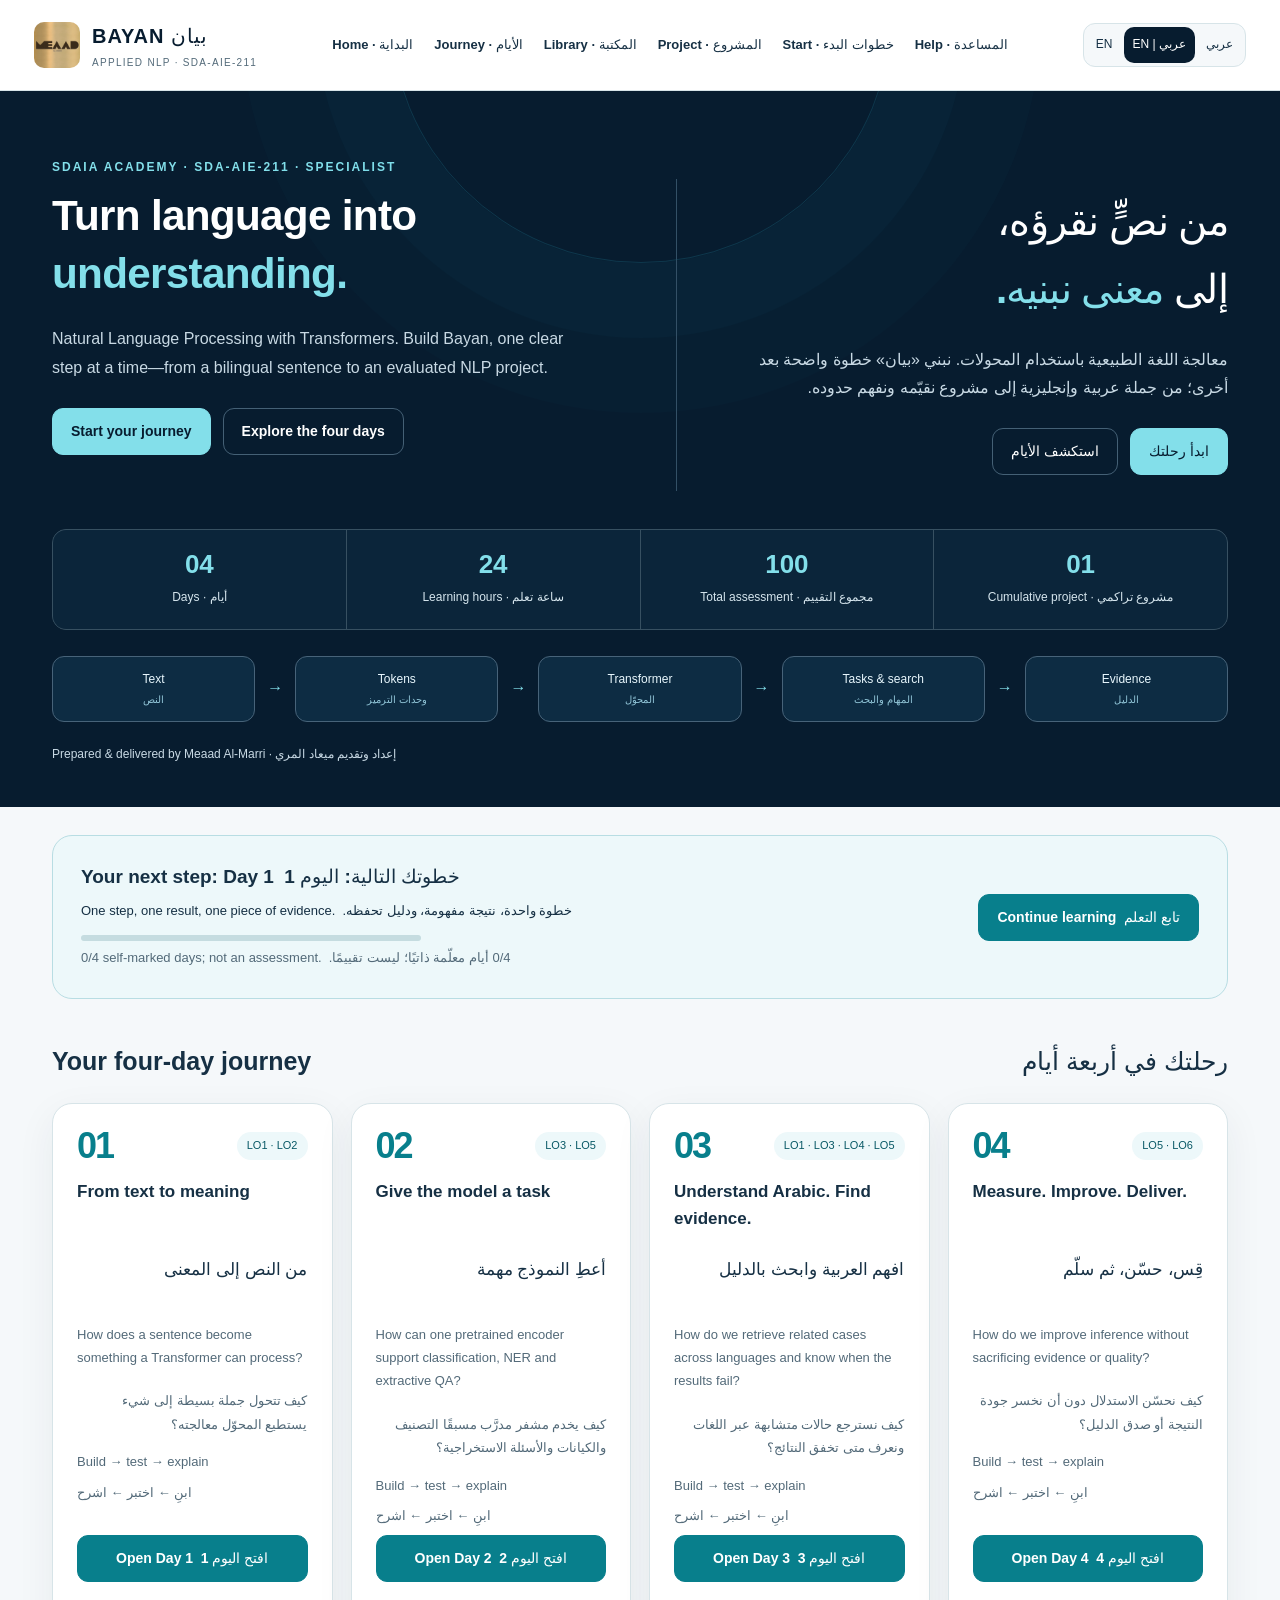
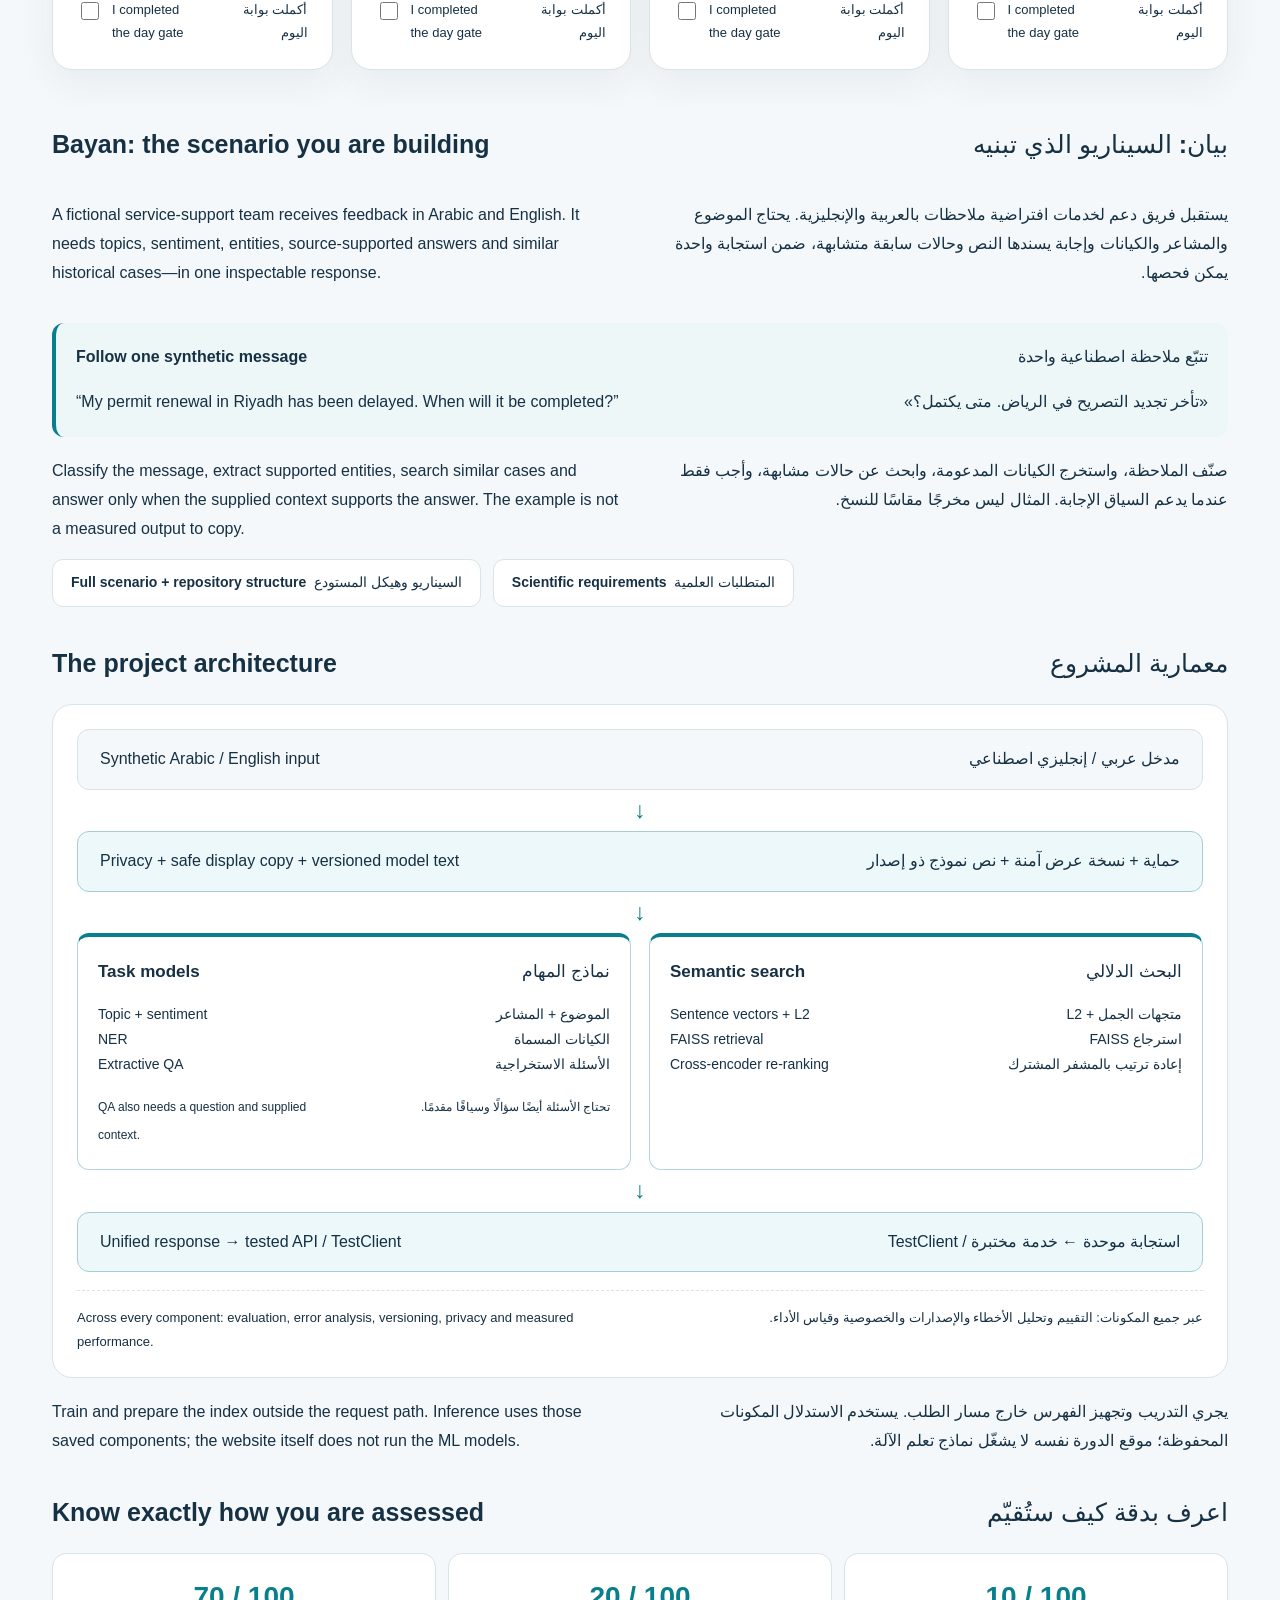
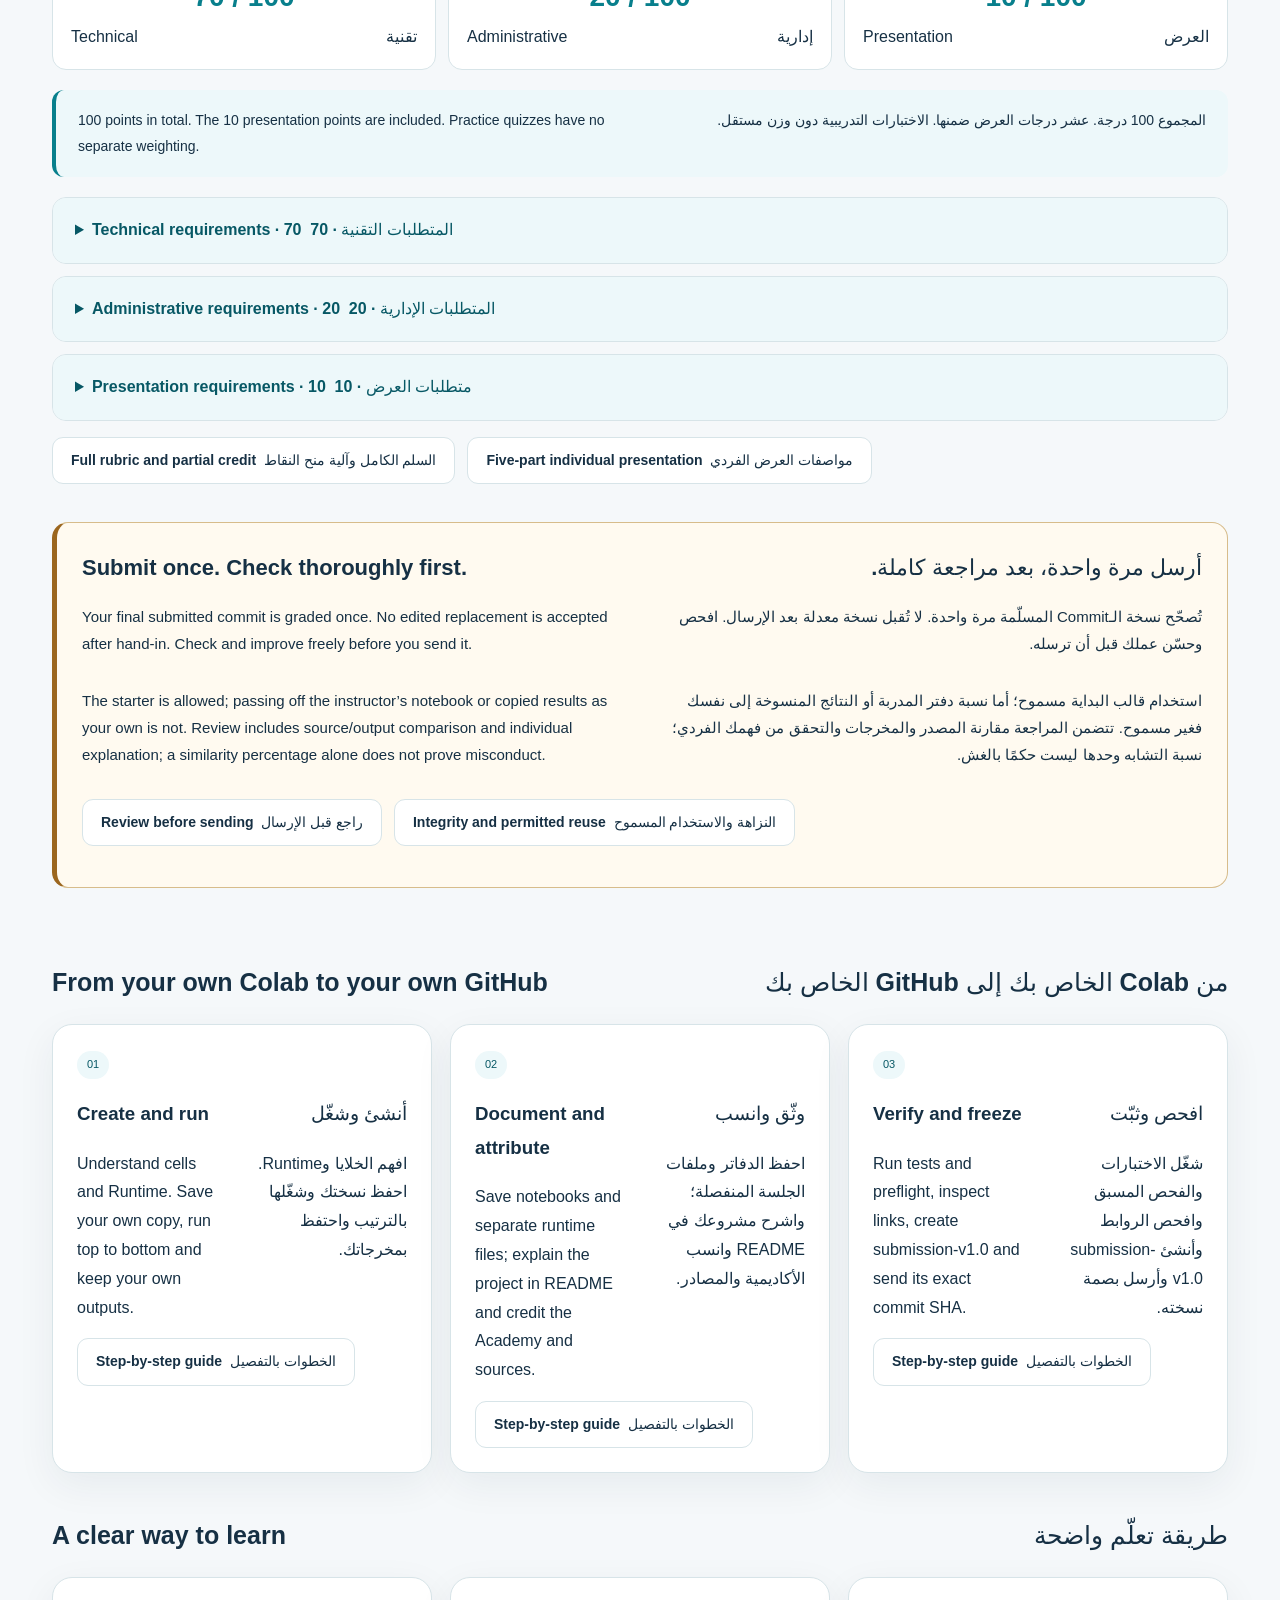
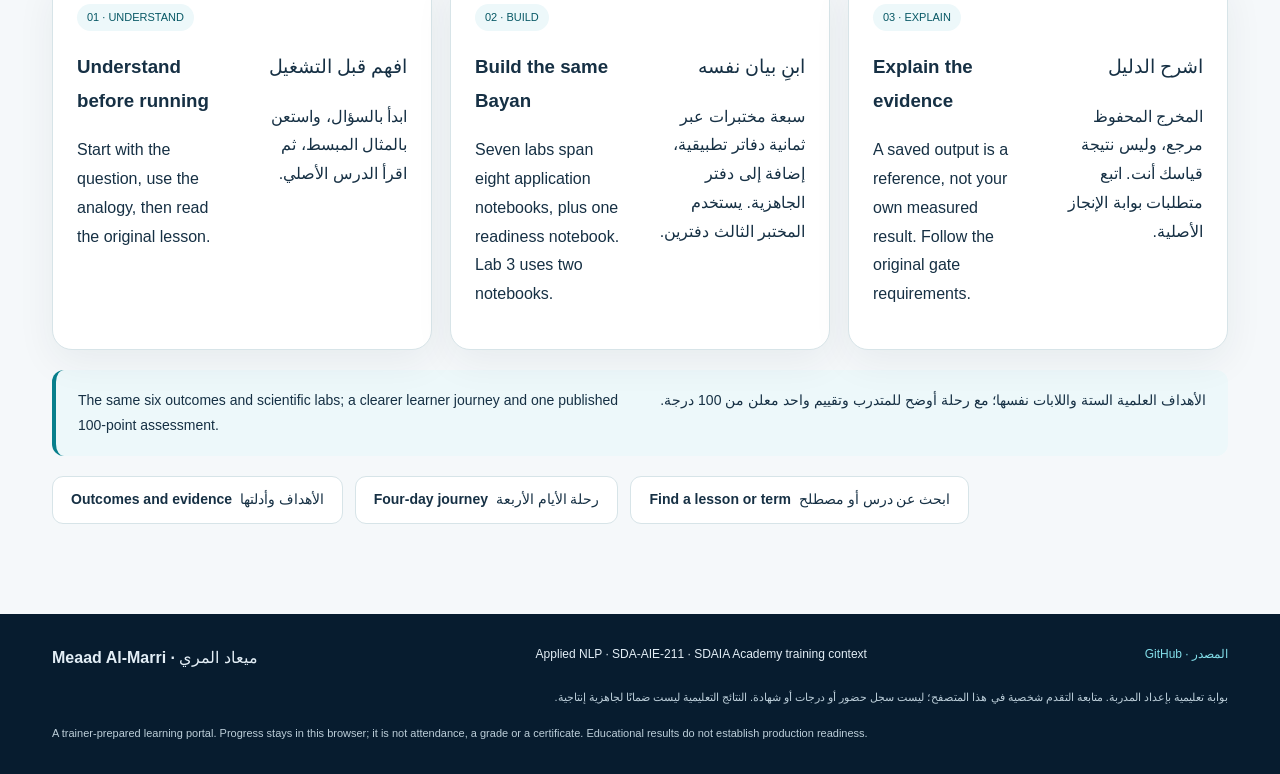
==== commit 300a7b43: "feat(bayan): project architecture, 100-point rubric and one-shot learner hand-in" ====
--- a/docs/index.html
+++ b/docs/index.html
@@ -14,20 +14,24 @@
 @media print{.topbar,.reader-sidebar,.reader-tools,footer,.skip,.languages,.tabs,#notice,.copy-code,.search-box{display:none!important}.wrap{max-width:none;padding:0}.reader-layout{display:block}.reader,.card{box-shadow:none;border:0;padding:8px}.hero,.page-top{background:white;color:black;padding:10px}.hero p,.page-top p{color:black}.section{padding:10px 0}.grid,.pair{break-inside:avoid}.table-wrap{overflow:visible}.markdown pre{white-space:pre-wrap;background:#f4f4f4;color:black}a{color:black}.markdown table{font-size:10px}body{background:white}}
 
 .bi{display:inline-flex;gap:.55em;flex-wrap:wrap;align-items:center}.pair>.en .ar,.pair>.ar .en{display:none!important}.markdown table{direction:ltr}.day-card>.pair{grid-template-columns:1fr;gap:4px}.day-card>.pair>div{grid-column:1}.day-card .desc .pair{grid-template-columns:1fr;gap:6px}.day-card .desc .pair>div{grid-column:1}.day-card>.pair .ar{order:2}#main:focus{outline:none}
+
+/* Project guidance and assessment — v2.1 */
+.brand-image{object-fit:cover;border-radius:10px;background:#d7b477}.project-intro,.architecture-panel,.assessment-panel{margin:0 0 38px}.example-message{background:#eef7f8;border-inline-start:4px solid var(--teal);border-radius:12px;padding:20px;margin:20px 0}.example-message p{margin-bottom:0}.architecture-box{padding:24px;border:1px solid var(--line);border-radius:20px;background:white;margin:20px 0}.architecture-node{padding:15px 22px;background:var(--paper);border-radius:12px;text-align:center;border:1px solid var(--line)}.architecture-node.highlight{background:var(--pale);border-color:#a7cdd4}.flow-down{text-align:center;color:var(--teal);font-size:23px}.architecture-branches{display:grid;grid-template-columns:1fr 1fr;gap:18px}.architecture-branch{padding:20px;border:1px solid #b6d5dc;border-top:4px solid var(--teal);border-radius:12px;min-width:0}.architecture-branch .pair{gap:18px}.architecture-branch h3{font-size:17px;margin:0}.architecture-branch p{font-size:14px}.architecture-branch small{font-size:12px}.architecture-assurance{margin-top:18px;border-top:1px dashed var(--line);padding-top:15px;font-size:13px}.architecture-flow{display:grid;grid-template-columns:repeat(4,minmax(0,1fr));gap:12px;list-style:none;padding:0;direction:ltr}.architecture-flow li{border:1px solid #b5d5df;background:var(--pale);padding:18px;border-radius:12px;position:relative;font-size:13px}.architecture-flow .pair{grid-template-columns:1fr;gap:8px}.architecture-flow li:not(:last-child):after{content:'→';position:absolute;right:-13px;top:40%;color:var(--teal);z-index:1}.topic-list{display:grid;gap:18px}.topic-card{display:grid;grid-template-columns:46px minmax(0,1fr);gap:16px;padding:25px;background:white;border:1px solid var(--line);border-radius:18px}.topic-number{font-size:24px;color:var(--teal);font-weight:bold}.topic-card h3{font-size:20px;margin:0 0 12px}.topic-card p{font-size:15px;margin:0}.topic-example{background:var(--pale);border-radius:12px;padding:16px;margin-top:18px}.topic-example b{font-size:13px;color:var(--teal)}.topic-example p{font-size:14px}.practice-path{display:grid;gap:10px;margin:20px 0}.practice-step{display:grid;grid-template-columns:28px minmax(0,1fr);gap:16px;align-items:start}.practice-step>span{border-radius:50%;background:var(--teal);color:white;text-align:center;font-size:13px}.new-scores{grid-template-columns:repeat(3,minmax(0,1fr))}.rubric-detail{border:1px solid var(--line);border-radius:14px;background:white;margin:12px 0;overflow:hidden}.rubric-detail summary{padding:18px 22px;cursor:pointer;font-weight:bold;color:#075865;background:var(--pale)}.rubric-row{display:grid;grid-template-columns:45px minmax(0,1fr);gap:16px;padding:20px;border-top:1px solid var(--line)}.rubric-id{font-size:12px;color:var(--teal);text-align:center}.rubric-id b{display:block;font-size:24px}.rubric-row h3{font-size:16px;margin:0 0 12px}.criterion{margin:8px 0;font-size:14px}.criterion span{font-weight:bold;color:var(--teal)}.evidence-path{font-family:ui-monospace,Consolas,monospace;direction:ltr;text-align:left;font-size:11px;background:var(--paper);border-radius:8px;padding:8px;overflow-wrap:anywhere}.one-shot{border:1px solid #d7bc8b;border-inline-start:5px solid #9b661e;background:#fffaf0;border-radius:16px;padding:25px;margin:32px 0}.one-shot h2{font-size:22px;margin:0}.one-shot p{font-size:15px}.presentation-flow{padding:0;list-style:none;display:grid;gap:10px;counter-reset:talk}.presentation-flow li{counter-increment:talk;display:grid;grid-template-columns:30px minmax(0,1fr);gap:12px;background:white;padding:14px;border-radius:12px;border:1px solid var(--line)}.presentation-flow li:before{content:counter(talk);font-weight:bold;color:var(--teal)}.link-builder{display:flex;gap:10px;margin-top:10px}.link-builder input{flex:1;min-width:0;padding:12px;border:1px solid var(--line);border-radius:10px}#learner-links{max-width:100%;overflow:auto;white-space:pre;direction:ltr;background:#102c40;color:white;padding:20px;border-radius:12px;font-size:12px}#link-feedback{font-size:13px}.final-check{padding:12px 0;border-bottom:1px solid var(--line)}#review-status{font-weight:bold;color:var(--teal)}.section-head>.pair{width:100%}
+@media(max-width:760px){.architecture-branches{grid-template-columns:1fr}.architecture-box{padding:16px}.architecture-flow{grid-template-columns:1fr 1fr}.architecture-flow li:after{display:none}.topic-card{grid-template-columns:28px minmax(0,1fr);padding:18px;gap:10px}.topic-card h3{font-size:18px}.topic-card .pair{gap:16px}.new-scores{grid-template-columns:1fr}.rubric-row{padding:16px;grid-template-columns:30px minmax(0,1fr);gap:12px}.link-builder{flex-direction:column}.one-shot{padding:18px}}
 </style>
 </head>
 <body>
 <a class="skip" href="#main">Skip to content · انتقل إلى المحتوى</a>
 <header class="topbar"><div class="nav-wrap">
-<a class="brand" href="#home" aria-label="Bayan home · الرئيسية"><span class="brand-mark" aria-hidden="true">ب</span><span><b>BAYAN <span lang="ar" dir="rtl">بيان</span></b><small>APPLIED NLP · SDA-AIE-211</small></span></a>
-<nav aria-label="Main navigation · التنقل الرئيسي"><a href="#home">Home · البداية</a><a href="#journey">Journey · الأيام</a><a href="#library">Library · المكتبة</a><a href="#project">Project · المشروع</a><a href="#help">Help · المساعدة</a></nav>
+<a class="brand" href="#home" aria-label="Bayan home · الرئيسية"><img class="brand-mark brand-image" src="[data-uri]" alt="Meaad Al-Marri · ميعاد المري" width="46" height="46"><span><b>BAYAN <span lang="ar" dir="rtl">بيان</span></b><small>APPLIED NLP · SDA-AIE-211</small></span></a>
+<nav aria-label="Main navigation · التنقل الرئيسي"><a href="#home">Home · البداية</a><a href="#journey">Journey · الأيام</a><a href="#library">Library · المكتبة</a><a href="#project">Project · المشروع</a><a href="#start">Start · خطوات البدء</a><a href="#help">Help · المساعدة</a></nav>
 <div class="languages" role="group" aria-label="Display language · لغة العرض"><button data-language="en" aria-pressed="false">EN</button><button data-language="both" aria-pressed="true">EN | عربي</button><button data-language="ar" aria-pressed="false">عربي</button></div>
 </div></header>
 <main id="main" tabindex="-1"></main>
 <footer><div class="footer-inner"><b>Meaad Al-Marri · ميعاد المري</b><span>Applied NLP · SDA-AIE-211 · SDAIA Academy training context</span><a href="https://github.com/almiyead-rgb/bayan-applied-nlp-course">GitHub · المصدر</a><p dir="rtl" lang="ar">بوابة تعليمية بإعداد المدربة. متابعة التقدم شخصية في هذا المتصفح؛ ليست سجل حضور أو درجات أو شهادة. النتائج التعليمية ليست ضمانًا لجاهزية إنتاجية.</p><p lang="en">A trainer-prepared learning portal. Progress stays in this browser; it is not attendance, a grade or a certificate. Educational results do not establish production readiness.</p></div></footer>
 <div id="notice" role="status" aria-live="polite"></div>
 <noscript><p dir="rtl">تحتاج أدوات التنقل والبحث إلى JavaScript. جميع الدروس متاحة من <a href="https://github.com/almiyead-rgb/bayan-applied-nlp-course/blob/main/START_HERE.md">دليل البداية في GitHub</a>.</p><p>Enable JavaScript for the portal, or use the original GitHub learning materials linked above.</p></noscript>
-<script id="portal-data" type="application/json">{"course":{"id":"SDA-AIE-211","version":"2.0.0","baseline":"ee7c7d8bf3a17c9989b37a3fdd337f3fc3730d7e","repository":"https://github.com/almiyead-rgb/bayan-applied-nlp-course","instructor":["Meaad Al-Marri","ميعاد المري"],"instruction_minutes":300,"lab_minutes":60,"assessment_weights":[35,15,10,40],"days":[{"id":1,"label":["From text to meaning","من النص إلى المعنى"],"question":["How does a sentence become something a Transformer can process?","كيف تتحول جملة بسيطة إلى شيء يستطيع المحوّل معالجته؟"],"intro":["Start with one feedback message, not a wall of equations. Follow its journey through protected text, tokens, embeddings and attention. Every step prepares a piece of Bayan.","نبدأ بملاحظة واحدة، لا بصفحة مليئة بالمعادلات. نتتبع رحلتها: نص محمي، ثم وحدات ترميز، ثم تضمينات وانتباه. كل خطوة تجهّز جزءًا من بيان."],"analogy":["A token ID is like a catalogue number; an embedding is its learned numerical representation. The number alone is not the meaning.","رقم الـToken يشبه رقمًا في الفهرس، أما الـEmbedding فهو تمثيله العددي المتعلَّم. الرقم وحده ليس المعنى."],"watch":["An attention heatmap is not causal proof of why the model decided.","خريطة الانتباه ليست برهانًا سببيًا يشرح لماذا اتخذ النموذج قراره."],"hours":[["Bayan story, readiness and the NLP journey","قصة بيان، الجاهزية ورحلة معالجة اللغة"],["Unicode, privacy and two text copies","Unicode والخصوصية ونسختا النص"],["Tokenisation, fertility and embeddings","الترميز وكثافته والتضمينات"],["Q/K/V, attention and tensor shapes","الاستعلام والمفتاح والقيمة والانتباه وأشكال المصفوفات"],["Transformer encoder and a guided reading of saved outputs","مشفر المحوّل وقراءة موجّهة للمخرجات المحفوظة"]],"lessons":["day-01/01-text-preprocessing.md","day-01/02-tokenization-embeddings.md","day-01/03-attention-transformers.md"],"notebooks":["01_text_processing_tokenization.ipynb","02_attention_transformers.ipynb"],"datasets":["data/sample/bayan_day1_sample.csv"],"lab_plan":[[5,"Open saved copies and check readiness","فتح النسخ المحفوظة وفحص الجاهزية"],[25,"Lab 1: preprocessing and tokenisation","مختبر 1: المعالجة والترميز"],[20,"Lab 2: attention and shape checks","مختبر 2: الانتباه وفحص الأشكال"],[10,"Gate A, explain a decision and save evidence","بوابة A وشرح قرار وحفظ الأدلة"]],"gate":"day-01/04-labs-checkpoint.md","gate_name":"A","evidence":["Preprocessing tests + tokenizer decision + attention checks + commit","اختبارات المعالجة + قرار الترميز + فحوص الانتباه + commit"],"check":["Does a larger token ID mean a stronger meaning?","هل رقم Token الأكبر يعني معنى أقوى؟"],"answer":["No. It is a vocabulary index. The embedding and model encode learned representations.","لا. هو فهرس داخل قاموس الرموز؛ أما التمثيلات المتعلَّمة ففي التضمينات والنموذج."],"outcomes":["LO1","LO2"]},{"id":2,"label":["Give the model a task","أعطِ النموذج مهمة"],"question":["How can one pretrained encoder support classification, NER and extractive QA?","كيف يخدم مشفر مدرَّب مسبقًا التصنيف والكيانات والأسئلة الاستخراجية؟"],"intro":["Keep the same Bayan context. First define the task and a baseline; then inspect the data split, task head and metric. Training comes after the contract is clear.","نبقى مع سياق بيان نفسه. نحدد المهمة وخط الأساس أولًا، ثم نفهم تقسيم البيانات ورأس المهمة والمقياس. يأتي التدريب بعد وضوح العقد."],"analogy":["A shared foundation does not mean identical tasks: classification returns a label, NER labels entities, and extractive QA selects a span or no answer.","الأساس المشترك لا يعني تطابق المهام: التصنيف يعيد فئة، والتعرف على الكيانات يحدد الكيانات، والإجابة الاستخراجية تختار مقطعًا أو لا توجد إجابة."],"watch":["High accuracy is not enough when groups leak across splits or labels are misaligned.","ارتفاع الدقة لا يكفي إذا تسربت المجموعات بين التقسيمات أو اختلت محاذاة الوسوم."],"hours":[["Pretraining, fine-tuning and task heads","التدريب المسبق والضبط الدقيق ورؤوس المهام"],["TF-IDF baseline, honest splits and macro-F1","خط أساس TF-IDF والتقسيم السليم وmacro-F1"],["NER, BIO labels and subword alignment","الكيانات ووسوم BIO ومحاذاة الوحدات الجزئية"],["Extractive QA, valid spans and no-answer","الأسئلة الاستخراجية والمقاطع الصالحة وعدم وجود إجابة"],["Arabic model choices and a guided trace of the training notebooks","اختيار النماذج العربية وتتبع موجّه لدفاتر التدريب"]],"lessons":["day-02/01-fine-tuning-classification.md","day-02/02-ner-label-alignment.md","day-02/03-extractive-qa.md","day-02/04-arabic-models-intro.md"],"notebooks":["03_text_classification.ipynb","04_ner_and_qa.ipynb"],"datasets":["data/sample/bayan_day2_classification.csv","data/sample/bayan_day2_ner.jsonl","data/sample/bayan_day2_qa.json"],"lab_plan":[[5,"Restore Gate A and check cached resources","استعادة بوابة A وفحص الموارد المحفوظة"],[20,"Lab 3a: classification and split checks","مختبر 3أ: التصنيف وفحص التقسيم"],[25,"Lab 3b: NER and QA checks","مختبر 3ب: فحوص الكيانات والأسئلة"],[10,"Gate B and evidence commit","بوابة B وحفظ الأدلة في commit"]],"gate":"day-02/05-labs-checkpoint.md","gate_name":"B","evidence":["Baseline + zero group overlap + classification/NER/QA evidence + commit","خط أساس + عدم تداخل المجموعات + أدلة التصنيف والكيانات والأسئلة + commit"],"check":["Can we report a tiny training smoke test as production accuracy?","هل نعرض نتيجة تدريب مصغّر بوصفها دقة إنتاجية؟"],"answer":["No. Preserve the MEASURED_SMOKE label and explain the small synthetic sample and the frozen-test contract.","لا. نحافظ على وسم MEASURED_SMOKE ونوضح صغر العينة الاصطناعية وعقد مجموعة الاختبار المجمدة."],"outcomes":["LO3","LO5"]},{"id":3,"label":["Understand Arabic. Find evidence.","افهم العربية وابحث بالدليل"],"question":["How do we retrieve related cases across languages and know when the results fail?","كيف نسترجع حالات متشابهة عبر اللغات ونعرف متى تخفق النتائج؟"],"intro":["A useful search result is more than shared words. Compare meaning, inspect the ranked cases, then measure retrieval and analyse errors rather than trusting a single score.","النتيجة المفيدة ليست مجرد كلمات مشتركة. نقارن المعنى، ونفحص الحالات المرتبة، ثم نقيس الاسترجاع ونحلل الأخطاء بدل الثقة برقم واحد."],"analogy":["Bi-encoder retrieval finds a shortlist; a cross-encoder can review that shortlist more closely. Measure whether the extra work is worth its latency.","يستخرج المشفر الثنائي قائمة مرشحين، ثم يفحصها المشفر المشترك بصورة أدق. نقيس هل تستحق هذه الخطوة زمنها الإضافي."],"watch":["Do not tune the no-answer threshold on the frozen test or hide small slices.","لا تضبط عتبة عدم وجود إجابة على الاختبار المجمد، ولا تخفِ الشرائح الصغيرة."],"hours":[["Arabic morphology, dialects and safe normalisation","صرف العربية واللهجات والتطبيع الآمن"],["CAMeL Tools and the measured Arabic-model comparison","أدوات CAMeL والمقارنة المقاسة بين النماذج العربية"],["Sentence embeddings, cosine and FAISS","تضمينات الجمل وتشابه جيب التمام وFAISS"],["Re-ranking, Recall/MRR and no-answer decisions","إعادة الترتيب وRecall/MRR وقرار عدم وجود إجابة"],["Sliced evaluation, uncertainty and error analysis","التقييم بالشرائح وعدم اليقين وتحليل الأخطاء"]],"lessons":["day-03/01-arabic-nlp-camel-tools.md","day-03/02-semantic-search.md","day-03/03-evaluation-error-analysis.md"],"notebooks":["05_arabic_nlp.ipynb","06_semantic_search.ipynb","07_evaluation_error_analysis.ipynb"],"datasets":["data/sample/bayan_day3_arabic.csv","data/sample/bayan_day3_cases.csv","data/sample/bayan_day3_queries.jsonl","data/sample/bayan_day3_predictions.csv"],"lab_plan":[[15,"Lab 4: Arabic profile and comparison checks","مختبر 4: ملف العربية وفحوص المقارنة"],[20,"Lab 5: retrieval and re-ranking checks","مختبر 5: فحوص الاسترجاع وإعادة الترتيب"],[15,"Lab 6: evaluation and error report","مختبر 6: التقييم وتقرير الأخطاء"],[10,"Gate C and evidence commits","بوابة C وحفظ commits الأدلة"]],"gate":"day-03/04-labs-checkpoint.md","gate_name":"C","evidence":["Arabic profile + search metrics + sliced report + three prioritised fixes","ملف معالجة العربية + مقاييس البحث + تقرير الشرائح + ثلاثة إصلاحات مرتبة"],"check":["May a good overall score hide a weak Arabic slice?","هل يمكن لنتيجة إجمالية جيدة أن تخفي ضعف شريحة عربية؟"],"answer":["Yes. Inspect per-language and other relevant slices, their sample sizes and uncertainty before deciding.","نعم. نفحص شرائح اللغة والشرائح المناسبة وأحجام عيناتها وعدم اليقين قبل اتخاذ القرار."],"outcomes":["LO1","LO3","LO4","LO5"]},{"id":4,"label":["Measure. Improve. Deliver.","قِس، حسّن، ثم سلّم"],"question":["How do we improve inference without sacrificing evidence or quality?","كيف نحسّن الاستدلال دون أن نخسر جودة النتيجة أو صدق الدليل؟"],"intro":["A model running in a notebook is the beginning, not the finish. Freeze the workload, compare before and after, test the API and make the final repository reviewable.","عمل النموذج في الدفتر بداية وليس نهاية. نثبت عبء العمل، ونقارن قبل التحسين وبعده، ونختبر الخدمة، ونجعل المستودع النهائي قابلًا للمراجعة."],"analogy":["A fair comparison is a controlled experiment: same workload and environment, one change, then a measured decision.","المقارنة العادلة تجربة مضبوطة: عبء عمل وبيئة ثابتان، وتغيير واحد، ثم قرار يستند إلى القياس."],"watch":["SYSTEMS_SMOKE checks mechanics. The final project needs PROJECT_ARTIFACT evidence; INT8 is not automatically faster.","يفحص SYSTEMS_SMOKE المسار التقني. يحتاج المشروع النهائي دليل PROJECT_ARTIFACT؛ ولا يكون INT8 أسرع تلقائيًا."],"hours":[["Performance budgets, warm-up and latency percentiles","ميزانية الأداء والإحماء ومئينات زمن الاستجابة"],["Length, padding and batching","طول النص والحشو والتجميع"],["ONNX, INT8, parity and quality cost","ONNX وINT8 والتكافؤ وكلفة الجودة"],["FastAPI contracts, TestClient and canaries","عقود FastAPI وTestClient وفحوص canary"],["Guided Bayan assembly, evidence review and delivery walkthrough","شرح تجميع بيان ومراجعة الأدلة وخطوات التسليم"]],"lessons":["day-04/01-benchmark-before-optimization.md","day-04/02-onnx-int8-decision.md","day-04/03-fastapi-serving-canaries.md","day-04/04-capstone-assembly-demo.md"],"notebooks":["08_optimization_serving.ipynb"],"datasets":[],"lab_plan":[[5,"Restore the project artefact and freeze workload","استعادة ناتج المشروع وتثبيت عبء العمل"],[25,"Lab 7: benchmark, parity and API checks","مختبر 7: القياس والتكافؤ وفحص الخدمة"],[20,"Complete assembly and run the submission validator","استكمال التجميع وتشغيل فاحص التسليم"],[10,"Gates D/E, documentation and final tag","بوابتا D/E والتوثيق والوسم النهائي"]],"gate":"day-04/05-lab-gates-submission.md","gate_name":"D / E","evidence":["Project benchmark + tested API + reports + validator + submission-v1.0","قياس المشروع + خدمة مختبرة + تقارير + فاحص ناجح + submission-v1.0"],"check":["Is a smaller INT8 model always faster on every device?","هل النموذج الأصغر بنمط INT8 أسرع دائمًا على أي جهاز؟"],"answer":["No. Measure latency, memory and quality on the actual project workload and document the ship-or-rollback decision.","لا. نقيس الزمن والذاكرة والجودة على عبء عمل المشروع الفعلي، ونوثق قرار النشر أو التراجع."],"outcomes":["LO5","LO6"]}]},"documents":[{"path":"COURSE_GUIDE.md","title":"دليل البرنامج | Course Guide","html":"\u003ch1 id=\"دليل-البرنامج--course-guide\">دليل البرنامج | Course Guide\u003c/h1>\n\u003cp>\u003cstrong>معالجة اللغات الطبيعية التطبيقية · Applied Natural Language Processing\u003c/strong>\u003cbr/>\n\u003cstrong>إعداد وتقديم:\u003c/strong> ميعاد المري · \u003cstrong>Instructor:\u003c/strong> Meaad Al-Marri\u003c/p>\n\u003ch2 id=\"لمن-صمم-البرنامج--audience\">لمن صُمم البرنامج؟ | Audience\u003c/h2>\n\u003cp>هذا برنامج \u003cstrong>Specialist\u003c/strong> حتى 20 مشاركًا من مهندسي الذكاء الاصطناعي والمهتمين بالتطبيقات اللغوية. المتطلب الرسمي السابق هو \u003ccode>SDA-AIE-112\u003c/code> أو أساس مكافئ في Python وتعلم الآلة. يبدأ الجميع بالمسار 🟢 Core؛ وتوفر السقالات والأمثلة المصغرة دعمًا لاختلاف الثقة العملية دون خفض المستوى أو إسقاط المتطلب السابق. ينتقل المنتهي مبكرًا إلى 🔵 Explore أو 🟣 Distinction.\u003c/p>\n\u003ch2 id=\"أهداف-البرنامج--learning-outcomes\">أهداف البرنامج | Learning outcomes\u003c/h2>\n\u003cp>بنهاية الأيام الأربعة ستتمكن من:\u003c/p>\n\u003col>\n\u003cli>بناء preprocessing وtokenisation للنص العربي والإنجليزي.\u003c/li>\n\u003cli>تفسير self-attention وبنية Transformer encoder.\u003c/li>\n\u003cli>تكييف نموذج مدرب مسبقًا للتصنيف وNER وextractive QA.\u003c/li>\n\u003cli>بناء semantic search باستخدام sentence embeddings.\u003c/li>\n\u003cli>اختيار metrics صحيحة وإجراء error analysis.\u003c/li>\n\u003cli>مقارنة inference baseline وoptimized من حيث السرعة والذاكرة والجودة.\u003c/li>\n\u003cli>تسليم مشروع بيان ثنائي اللغة في مستودع GitHub عام.\u003c/li>\n\u003c/ol>\n\u003cp>راجع \u003ca href=\"#read/docs%2F01-outcomes-map.md\">مصفوفة الهدف والتطبيق والدليل\u003c/a>.\u003c/p>\n\u003ch2 id=\"طريقة-التعلم--how-learning-works\">طريقة التعلم | How learning works\u003c/h2>\n\u003cp>كل موضوع يمر بخمس حركات:\u003c/p>\n\u003col>\n\u003cli>\u003cstrong>لماذا؟\u003c/strong> مشكلة حقيقية صغيرة.\u003c/li>\n\u003cli>\u003cstrong>ما هو؟\u003c/strong> تعريف ومثال.\u003c/li>\n\u003cli>\u003cstrong>شاهد.\u003c/strong> عرض عملي قصير.\u003c/li>\n\u003cli>\u003cstrong>طبّق.\u003c/strong> TODO واختبار فوري.\u003c/li>\n\u003cli>\u003cstrong>اثبت.\u003c/strong> ملف أو metric أو commit يمكن مراجعته.\u003c/li>\n\u003c/ol>\n\u003cp>لا تحصل على نقاط لمجرد تشغيل خلية؛ المطلوب أن تفسر النتيجة والقرار.\u003c/p>\n\u003ch2 id=\"جدول-اليوم--daily-rhythm\">جدول اليوم | Daily rhythm\u003c/h2>\n\u003cdiv class=\"table-wrap\">\u003ctable>\n\u003cthead>\n\u003ctr>\n\u003cth dir=\"auto\">الفترة\u003c/th>\n\u003cth dir=\"auto\">المدة\u003c/th>\n\u003cth dir=\"auto\">النشاط\u003c/th>\n\u003cth dir=\"auto\">Activity\u003c/th>\n\u003c/tr>\n\u003c/thead>\n\u003ctbody>\n\u003ctr>\n\u003ctd dir=\"auto\">1–5\u003c/td>\n\u003ctd dir=\"auto\">300 دقيقة\u003c/td>\n\u003ctd dir=\"auto\">خمس فترات شرح وأمثلة وعروض توضيحية\u003c/td>\n\u003ctd dir=\"auto\">Five explanation and demonstration blocks\u003c/td>\n\u003c/tr>\n\u003ctr>\n\u003ctd dir=\"auto\">6\u003c/td>\n\u003ctd dir=\"auto\">60 دقيقة\u003c/td>\n\u003ctd dir=\"auto\">لاب مستقل لتنفيذ Core وحفظ الدليل\u003c/td>\n\u003ctd dir=\"auto\">Dedicated Core execution and evidence lab\u003c/td>\n\u003c/tr>\n\u003c/tbody>\n\u003c/table>\u003c/div>\n\u003cp>\u003cstrong>اليوم: 300 دقيقة شرح + 60 دقيقة لاب = 6 ساعات تعلم صافية؛ البرنامج: 24 ساعة.\u003c/strong> الاستراحات والتجهيز ونوافذ التقييم منفصلة ومعلنة؛ ليست محسوبة ضمن 24 ساعة. راجع \u003ca href=\"#read/docs%2F04-delivery-plan.md\">خطة التنفيذ\u003c/a> للتفاصيل وحدود تقدير وقت اللاب.\u003c/p>\n\u003cp>\u003cstrong>Daily: 300 minutes of explanation + 60 lab minutes = 6 net learning hours; course: 24 hours.\u003c/strong> Breaks, setup and assessment windows are separately scheduled. Lab timings are targets, not verified clean-runtime benchmarks.\u003c/p>\n\u003ch2 id=\"محتوى-الأيام--day-by-day\">محتوى الأيام | Day-by-day\u003c/h2>\n\u003ch3 id=\"اليوم-1--من-النص-إلى-tensor\">\u003ca href=\"#read/day-01%2FREADME.md\">اليوم 1 — من النص إلى Tensor\u003c/a>\u003c/h3>\n\u003cul>\n\u003cli>Unicode والنص العربي/الإنجليزي.\u003c/li>\n\u003cli>التنظيف، PII masking، والتطبيع كقرار.\u003c/li>\n\u003cli>الكلمات، subwords، special tokens، وfertility.\u003c/li>\n\u003cli>التضمينات والسياق.\u003c/li>\n\u003cli>attention وTransformer encoder.\u003c/li>\n\u003cli>\u003ca href=\"https://github.com/almiyead-rgb/bayan-applied-nlp-course/blob/main/notebooks/01_text_processing_tokenization.ipynb\" rel=\"noopener noreferrer\" target=\"_blank\">دفتر معالجة النصوص والترميز\u003c/a>.\u003c/li>\n\u003cli>\u003ca href=\"https://github.com/almiyead-rgb/bayan-applied-nlp-course/blob/main/notebooks/02_attention_transformers.ipynb\" rel=\"noopener noreferrer\" target=\"_blank\">دفتر الانتباه والمحولات\u003c/a>.\u003c/li>\n\u003cli>\u003ca href=\"#read/day-01%2F04-labs-checkpoint.md\">مختبرات اليوم الأول وبوابة Gate A\u003c/a>.\u003c/li>\n\u003cli>\u003cstrong>مخرج بيان:\u003c/strong> preprocessing module واختيار tokenizer مدعوم بقياس.\u003c/li>\n\u003c/ul>\n\u003ch3 id=\"اليوم-2--جعل-النموذج-متخصصا\">\u003ca href=\"#read/day-02%2FREADME.md\">اليوم 2 — جعل النموذج متخصصًا\u003c/a>\u003c/h3>\n\u003cul>\n\u003cli>baseline قبل Transformer.\u003c/li>\n\u003cli>classification وmacro-F1.\u003c/li>\n\u003cli>NER وBIO labels ومحاذاة subwords.\u003c/li>\n\u003cli>extractive QA وno-answer.\u003c/li>\n\u003cli>مقدمة للنماذج العربية ومتعددة اللغات.\u003c/li>\n\u003cli>\u003ca href=\"https://github.com/almiyead-rgb/bayan-applied-nlp-course/blob/main/notebooks/03_text_classification.ipynb\" rel=\"noopener noreferrer\" target=\"_blank\">دفتر التصنيف والضبط الدقيق\u003c/a>.\u003c/li>\n\u003cli>\u003ca href=\"https://github.com/almiyead-rgb/bayan-applied-nlp-course/blob/main/notebooks/04_ner_and_qa.ipynb\" rel=\"noopener noreferrer\" target=\"_blank\">دفتر NER وQA\u003c/a>.\u003c/li>\n\u003cli>\u003ca href=\"#read/day-02%2F05-labs-checkpoint.md\">مختبرات اليوم الثاني وبوابة Gate B\u003c/a>.\u003c/li>\n\u003cli>\u003cstrong>مخرج بيان:\u003c/strong> مسارات classification وNER وQA قابلة للتقييم.\u003c/li>\n\u003c/ul>\n\u003ch3 id=\"اليوم-3--العربية-البحث-والحقيقة\">\u003ca href=\"#read/day-03%2FREADME.md\">اليوم 3 — العربية، البحث، والحقيقة\u003c/a>\u003c/h3>\n\u003cul>\n\u003cli>تحديات MSA واللهجات وclitics.\u003c/li>\n\u003cli>CAMeL Tools واستخدامه المناسب.\u003c/li>\n\u003cli>sentence embeddings وcosine similarity.\u003c/li>\n\u003cli>FAISS وretrieve ثم re-rank.\u003c/li>\n\u003cli>task metrics وslices وerror taxonomy.\u003c/li>\n\u003cli>\u003ca href=\"https://github.com/almiyead-rgb/bayan-applied-nlp-course/blob/main/notebooks/05_arabic_nlp.ipynb\" rel=\"noopener noreferrer\" target=\"_blank\">دفتر معالجة العربية\u003c/a>.\u003c/li>\n\u003cli>\u003ca href=\"https://github.com/almiyead-rgb/bayan-applied-nlp-course/blob/main/notebooks/06_semantic_search.ipynb\" rel=\"noopener noreferrer\" target=\"_blank\">دفتر البحث الدلالي\u003c/a>.\u003c/li>\n\u003cli>\u003ca href=\"https://github.com/almiyead-rgb/bayan-applied-nlp-course/blob/main/notebooks/07_evaluation_error_analysis.ipynb\" rel=\"noopener noreferrer\" target=\"_blank\">دفتر التقييم وتحليل الأخطاء\u003c/a>.\u003c/li>\n\u003cli>\u003ca href=\"#read/day-03%2F04-labs-checkpoint.md\">مختبرات اليوم الثالث وبوابة Gate C\u003c/a>.\u003c/li>\n\u003cli>\u003cstrong>مخرج بيان:\u003c/strong> بحث ثنائي اللغة وتقرير تقييم وتحليل أخطاء.\u003c/li>\n\u003c/ul>\n\u003ch3 id=\"اليوم-4--أسرع-أخف-وقابل-للتسليم\">\u003ca href=\"#read/day-04%2FREADME.md\">اليوم 4 — أسرع، أخف، وقابل للتسليم\u003c/a>\u003c/h3>\n\u003cul>\n\u003cli>قياس latency وthroughput وmemory.\u003c/li>\n\u003cli>length، padding، batching، ONNX وINT8.\u003c/li>\n\u003cli>quality tax قبل قرار النشر.\u003c/li>\n\u003cli>FastAPI واختبار الخدمة داخل Colab.\u003c/li>\n\u003cli>تجميع بيان، التحقق، والعرض.\u003c/li>\n\u003cli>\u003ca href=\"https://github.com/almiyead-rgb/bayan-applied-nlp-course/blob/main/notebooks/08_optimization_serving.ipynb\" rel=\"noopener noreferrer\" target=\"_blank\">دفتر التحسين والخدمة\u003c/a>.\u003c/li>\n\u003cli>\u003ca href=\"#read/day-04%2F02-onnx-int8-decision.md\">Benchmark وONNX وINT8\u003c/a>.\u003c/li>\n\u003cli>\u003ca href=\"#read/day-04%2F03-fastapi-serving-canaries.md\">الخدمة وcanaries\u003c/a>.\u003c/li>\n\u003cli>\u003ca href=\"#read/day-04%2F05-lab-gates-submission.md\">بوابتا Gate D وGate E\u003c/a>.\u003c/li>\n\u003cli>\u003cstrong>مخرج بيان:\u003c/strong> مستودع نهائي وAPI مختبرة وbenchmark موثق.\u003c/li>\n\u003c/ul>\n\u003ch2 id=\"التقييم--assessment\">التقييم | Assessment\u003c/h2>\n\u003cdiv class=\"table-wrap\">\u003ctable>\n\u003cthead>\n\u003ctr>\n\u003cth dir=\"auto\">المكوّن\u003c/th>\n\u003cth dir=\"auto\">الوزن\u003c/th>\n\u003cth dir=\"auto\">ماذا يثبت؟\u003c/th>\n\u003c/tr>\n\u003c/thead>\n\u003ctbody>\n\u003ctr>\n\u003ctd dir=\"auto\">المختبرات 1–7\u003c/td>\n\u003ctd dir=\"auto\">35%\u003c/td>\n\u003ctd dir=\"auto\">التطبيق اليومي والاختبارات والـcommits\u003c/td>\n\u003c/tr>\n\u003ctr>\n\u003ctd dir=\"auto\">تقييمان عمليان\u003c/td>\n\u003ctd dir=\"auto\">15%\u003c/td>\n\u003ctd dir=\"auto\">التشخيص والمراجعة بالدليل\u003c/td>\n\u003c/tr>\n\u003ctr>\n\u003ctd dir=\"auto\">اختبار قصير\u003c/td>\n\u003ctd dir=\"auto\">10%\u003c/td>\n\u003ctd dir=\"auto\">فهم المفاهيم والقرارات\u003c/td>\n\u003c/tr>\n\u003ctr>\n\u003ctd dir=\"auto\">مشروع بيان\u003c/td>\n\u003ctd dir=\"auto\">40%\u003c/td>\n\u003ctd dir=\"auto\">التكامل والتقييم والتوثيق والعرض\u003c/td>\n\u003c/tr>\n\u003c/tbody>\n\u003c/table>\u003c/div>\n\u003cp>التفاصيل في \u003ca href=\"#read/docs%2Fpolicies%2Fassessment-and-completion.md\">التقييم والاجتياز\u003c/a>.\u003c/p>\n\u003cp>مواد المتدرب القابلة للتسليم في \u003ca href=\"#read/assessments%2FREADME.md\">حزمة التقييم\u003c/a>: PA‑1 لتشخيص ثلاثة عقود تقنية، وPA‑2 لمراجعة تقرير منافس، وتعليمات اختبار مغلق من 10 أسئلة. لا توجد مفاتيح إجابة في المستودع العام.\u003c/p>\n\u003ch2 id=\"شروط-الاجتياز-المختصرة--completion-summary\">شروط الاجتياز المختصرة | Completion summary\u003c/h2>\n\u003cul>\n\u003cli>70/100 فأعلى إجمالًا.\u003c/li>\n\u003cli>70/100 فأعلى في مشروع بيان.\u003c/li>\n\u003cli>مستودع GitHub عام مكتمل.\u003c/li>\n\u003cli>اجتياز فاحص التسليم.\u003c/li>\n\u003cli>tag نهائي \u003ccode>submission-v1.0\u003c/code>.\u003c/li>\n\u003cli>لا مخالفة نزاهة أو خصوصية.\u003c/li>\n\u003c/ul>\n\u003cp>الحضور، والتيسيرات، وإعادة المحاولة، وإصدار الشهادة/الشارة تخضع لما تعلنه الجهة المنظمة للدفعة؛ لا يفترض هذا الدليل نسبة غير منشورة رسميًا.\u003c/p>\n\u003cp>\u003cstrong>التميّز:\u003c/strong> \u003ccode>90/100\u003c/code> فأعلى بعد استيفاء شروط الاجتياز. يمكن لمهام bonus إضافة حتى \u003ccode>+5\u003c/code> نقاط (الدرجة لا تتجاوز \u003ccode>100\u003c/code>) فقط إذا بلغت المتطلبات الإلزامية للمشروع \u003ccode>80/100\u003c/code> على الأقل.\u003c/p>\n\u003ch2 id=\"سير-العمل-اليومي--daily-workflow\">سير العمل اليومي | Daily workflow\u003c/h2>\n\u003cp class=\"diagram-note\">\u003ca href=\"https://github.com/almiyead-rgb/bayan-applied-nlp-course/blob/main/COURSE_GUIDE.md\" rel=\"noopener noreferrer\" target=\"_blank\">View the rendered diagram on GitHub · شاهد المخطط المرئي في GitHub\u003c/a>\u003c/p>\u003cpre>\u003ccode class=\"language-mermaid\">flowchart LR\n    A[\"افهم | Learn\"] --&gt; B[\"طبّق | Build\"]\n    B --&gt; C[\"اختبر | Test\"]\n    C --&gt; D[\"وثّق | Explain\"]\n    D --&gt; E[\"Commit\"]\n\u003c/code>\u003c/pre>\n\u003cp>بعد كل مختبر:\u003c/p>\n\u003col>\n\u003cli>شغّل الاختبارات.\u003c/li>\n\u003cli>احفظ notebook في Drive.\u003c/li>\n\u003cli>احفظ النسخة المطلوبة في GitHub.\u003c/li>\n\u003cli>حدّث \u003ccode>PROGRESS.md\u003c/code>.\u003c/li>\n\u003cli>استخدم commit message المحددة.\u003c/li>\n\u003cli>تأكد أن الصفحة العامة لا تحتوي أسرارًا أو بيانات شخصية.\u003c/li>\n\u003c/ol>\n\u003ch2 id=\"مشروع-بيان--bayan\">مشروع بيان | Bayan\u003c/h2>\n\u003cp>بيان مشروع تعليمي لتحليل ملاحظات مستفيدين اصطناعية بالعربية والإنجليزية. سيبنى تدريجيًا؛ لذلك لا تنتظر اليوم الرابع لتبدأ. اقرأ \u003ca href=\"#read/docs%2F03-capstone-spec.md\">مواصفات المشروع\u003c/a> قبل اليوم الأول.\u003c/p>\n\u003ch2 id=\"ما-تحتاجه-وما-لا-تحتاجه--requirements\">ما تحتاجه وما لا تحتاجه | Requirements\u003c/h2>\n\u003cp>\u003cstrong>تحتاج:\u003c/strong> جهاز محمول، متصفح حديث، حساب Google، حساب GitHub مؤكد، اتصال إنترنت، واستعداد للشرح والتجربة.\u003c/p>\n\u003cp>\u003cstrong>لا تحتاج:\u003c/strong> جهاز GPU، تثبيت Python محليًا، Colab Pro، API مدفوعة، أو خبرة سابقة في تدريب المحولات.\u003c/p>\n\u003cp>\u003cstrong>تحتاج معرفيًا:\u003c/strong> \u003ccode>SDA-AIE-112\u003c/code> أو ما يعادله: قراءة Python الأساسية، فهم tensors وtrain/validation/test، وفكرة عامة عن التصنيف والمقاييس.\u003c/p>\n\u003ch2 id=\"طريقة-استخدام-صفحات-الدورة-أثناء-الشرح\">طريقة استخدام صفحات الدورة أثناء الشرح\u003c/h2>\n\u003cul>\n\u003cli>افتح الصفحة التي تعرضها المدربة.\u003c/li>\n\u003cli>استخدم جدول المحتويات والعناوين للعودة إلى موضعك.\u003c/li>\n\u003cli>افتح الروابط في تبويب جديد.\u003c/li>\n\u003cli>لا تبدأ Explore أو Distinction قبل ظهور نجاح Core.\u003c/li>\n\u003cli>عند العودة من الاستراحة راجع آخر مربع “تحقق”.\u003c/li>\n\u003cli>في نهاية اليوم أغلق جميع runtimes غير المستخدمة بعد حفظ تقدمك.\u003c/li>\n\u003c/ul>\n","headings":[{"id":"لمن-صمم-البرنامج--audience","text":"لمن صُمم البرنامج؟ | Audience","level":2},{"id":"أهداف-البرنامج--learning-outcomes","text":"أهداف البرنامج | Learning outcomes","level":2},{"id":"طريقة-التعلم--how-learning-works","text":"طريقة التعلم | How learning works","level":2},{"id":"جدول-اليوم--daily-rhythm","text":"جدول اليوم | Daily rhythm","level":2},{"id":"محتوى-الأيام--day-by-day","text":"محتوى الأيام | Day-by-day","level":2},{"id":"اليوم-1--من-النص-إلى-tensor","text":"اليوم 1 — من النص إلى Tensor","level":3},{"id":"اليوم-2--جعل-النموذج-متخصصا","text":"اليوم 2 — جعل النموذج متخصصًا","level":3},{"id":"اليوم-3--العربية-البحث-والحقيقة","text":"اليوم 3 — العربية، البحث، والحقيقة","level":3},{"id":"اليوم-4--أسرع-أخف-وقابل-للتسليم","text":"اليوم 4 — أسرع، أخف، وقابل للتسليم","level":3},{"id":"التقييم--assessment","text":"التقييم | Assessment","level":2},{"id":"شروط-الاجتياز-المختصرة--completion-summary","text":"شروط الاجتياز المختصرة | Completion summary","level":2},{"id":"سير-العمل-اليومي--daily-workflow","text":"سير العمل اليومي | Daily workflow","level":2},{"id":"مشروع-بيان--bayan","text":"مشروع بيان | Bayan","level":2},{"id":"ما-تحتاجه-وما-لا-تحتاجه--requirements","text":"ما تحتاجه وما لا تحتاجه | Requirements","level":2},{"id":"طريقة-استخدام-صفحات-الدورة-أثناء-الشرح","text":"طريقة استخدام صفحات الدورة أثناء الشرح","level":2}],"search":"دليل البرنامج | Course Guide معالجة اللغات الطبيعية التطبيقية · Applied Natural Language Processing إعداد وتقديم: ميعاد المري · Instructor: Meaad Al-Marri لمن صُمم البرنامج؟ | Audience هذا برنامج Specialist حتى 20 مشاركًا من مهندسي الذكاء الاصطناعي والمهتمين بالتطبيقات اللغوية. المتطلب الرسمي السابق هو SDA-AIE-112 أو أساس مكافئ في Python وتعلم الآلة. يبدأ الجميع بالمسار 🟢 Core؛ وتوفر السقالات والأمثلة المصغرة دعمًا لاختلاف الثقة العملية دون خفض المستوى أو إسقاط المتطلب السابق. ينتقل المنتهي مبكرًا إلى 🔵 Explore أو 🟣 Distinction. أهداف البرنامج | Learning outcomes بنهاية الأيام الأربعة ستتمكن من: بناء preprocessing وtokenisation للنص العربي والإنجليزي. تفسير self-attention وبنية Transformer encoder. تكييف نموذج مدرب مسبقًا للتصنيف وNER وextractive QA. بناء semantic search باستخدام sentence embeddings. اختيار metrics صحيحة وإجراء error analysis. مقارنة inference baseline وoptimized من حيث السرعة والذاكرة والجودة. تسليم مشروع بيان ثنائي اللغة في مستودع GitHub عام. راجع مصفوفة الهدف والتطبيق والدليل . طريقة التعلم | How learning works كل موضوع يمر بخمس حركات: لماذا؟ مشكلة حقيقية صغيرة. ما هو؟ تعريف ومثال. شاهد. عرض عملي قصير. طبّق. TODO واختبار فوري. اثبت. ملف أو metric أو commit يمكن مراجعته. لا تحصل على نقاط لمجرد تشغيل خلية؛ المطلوب أن تفسر النتيجة والقرار. جدول اليوم | Daily rhythm الفترة المدة النشاط Activity 1–5 300 دقيقة خمس فترات شرح وأمثلة وعروض توضيحية Five explanation and demonstration blocks 6 60 دقيقة لاب مستقل لتنفيذ Core وحفظ الدليل Dedicated Core execution and evidence lab اليوم: 300 دقيقة شرح + 60 دقيقة لاب = 6 ساعات تعلم صافية؛ البرنامج: 24 ساعة. الاستراحات والتجهيز ونوافذ التقييم منفصلة ومعلنة؛ ليست محسوبة ضمن 24 ساعة. راجع خطة التنفيذ للتفاصيل وحدود تقدير وقت اللاب. Daily: 300 minutes of explanation + 60 lab minutes = 6 net learning hours; course: 24 hours. Breaks, setup and assessment windows are separately scheduled. Lab timings are targets, not verified clean-runtime benchmarks. محتوى الأيام | Day-by-day اليوم 1 — من النص إلى Tensor Unicode والنص العربي/الإنجليزي. التنظيف، PII masking، والتطبيع كقرار. الكلمات، subwords، special tokens، وfertility. التضمينات والسياق. attention وTransformer encoder. دفتر معالجة النصوص والترميز . دفتر الانتباه والمحولات . مختبرات اليوم الأول وبوابة Gate A . مخرج بيان: preprocessing module واختيار tokenizer مدعوم بقياس. اليوم 2 — جعل النموذج متخصصًا baseline قبل Transformer. classification وmacro-F1. NER وBIO labels ومحاذاة subwords. extractive QA وno-answer. مقدمة للنماذج العربية ومتعددة اللغات. دفتر التصنيف والضبط الدقيق . دفتر NER وQA . مختبرات اليوم الثاني وبوابة Gate B . مخرج بيان: مسارات classification وNER وQA قابلة للتقييم. اليوم 3 — العربية، البحث، والحقيقة تحديات MSA واللهجات وclitics. CAMeL Tools واستخدامه المناسب. sentence embeddings وcosine similarity. FAISS وretrieve ثم re-rank. task metrics وslices وerror taxonomy. دفتر معالجة العربية . دفتر البحث الدلالي . دفتر التقييم وتحليل الأخطاء . مختبرات اليوم الثالث وبوابة Gate C . مخرج بيان: بحث ثنائي اللغة وتقرير تقييم وتحليل أخطاء. اليوم 4 — أسرع، أخف، وقابل للتسليم قياس latency وthroughput وmemory. length، padding، batching، ONNX وINT8. quality tax قبل قرار النشر. FastAPI واختبار الخدمة داخل Colab. تجميع بيان، التحقق، والعرض. دفتر التحسين والخدمة . Benchmark وONNX وINT8 . الخدمة وcanaries . بوابتا Gate D وGate E . مخرج بيان: مستودع نهائي وAPI مختبرة وbenchmark موثق. التقييم | Assessment المكوّن الوزن ماذا يثبت؟ المختبرات 1–7 35% التطبيق اليومي والاختبارات والـcommits تقييمان عمليان 15% التشخيص والمراجعة بالدليل اختبار قصير 10% فهم المفاهيم والقرارات مشروع بيان 40% التكامل والتقييم والتوثيق والعرض التفاصيل في التقييم والاجتياز . مواد المتدرب القابلة للتسليم في حزمة التقييم : PA‑1 لتشخيص ثلاثة عقود تقنية، وPA‑2 لمراجعة تقرير منافس، وتعليمات اختبار مغلق من 10 أسئلة. لا توجد مفاتيح إجابة في المستودع العام. شروط الاجتياز المختصرة | Completion summary 70/100 فأعلى إجمالًا. 70/100 فأعلى في مشروع بيان. مستودع GitHub عام مكتمل. اجتياز فاحص التسليم. tag نهائي submission-v1.0 . لا مخالفة نزاهة أو خصوصية. الحضور، والتيسيرات، وإعادة المحاولة، وإصدار الشهادة/الشارة تخضع لما تعلنه الجهة المنظمة للدفعة؛ لا يفترض هذا الدليل نسبة غير منشورة رسميًا. التميّز: 90/100 فأعلى بعد استيفاء شروط الاجتياز. يمكن لمهام bonus إضافة حتى +5 نقاط (الدرجة لا تتجاوز 100 ) فقط إذا بلغت المتطلبات الإلزامية للمشروع 80/100 على الأقل. سير العمل اليومي | Daily workflow View the rendered diagram on GitHub · شاهد المخطط المرئي في GitHub flowchart LR\n    A[\"افهم | Learn\"] --> B[\"طبّق | Build\"]\n    B --> C[\"اختبر | Test\"]\n    C --> D[\"وثّق | Explain\"]\n    D --> E[\"Commit\"] بعد كل مختبر: شغّل الاختبارات. احفظ notebook في Drive. احفظ النسخة المطلوبة في GitHub. حدّث PROGRESS.md . استخدم commit message المحددة. تأكد أن الصفحة العامة لا تحتوي أسرارًا أو بيانات شخصية. مشروع بيان | Bayan بيان مشروع تعليمي لتحليل ملاحظات مستفيدين اصطناعية بالعربية والإنجليزية. سيبنى تدريجيًا؛ لذلك لا تنتظر اليوم الرابع لتبدأ. اقرأ مواصفات المشروع قبل اليوم الأول. ما تحتاجه وما لا تحتاجه | Requirements تحتاج: جهاز محمول، متصفح حديث، حساب Google، حساب GitHub مؤكد، اتصال إنترنت، واستعداد للشرح والتجربة. لا تحتاج: جهاز GPU، تثبيت Python محليًا، Colab Pro، API مدفوعة، أو خبرة سابقة في تدريب المحولات. تحتاج معرفيًا: SDA-AIE-112 أو ما يعادله: قراءة Python الأساسية، فهم tensors وtrain/validation/test، وفكرة عامة عن التصنيف والمقاييس. طريقة استخدام صفحات الدورة أثناء الشرح افتح الصفحة التي تعرضها المدربة. استخدم جدول المحتويات والعناوين للعودة إلى موضعك. افتح الروابط في تبويب جديد. لا تبدأ Explore أو Distinction قبل ظهور نجاح Core. عند العودة من الاستراحة راجع آخر مربع “تحقق”. في نهاية اليوم أغلق جميع runtimes غير المستخدمة بعد حفظ تقدمك.","sha256":"f6e9e0b04d9c055b8d58430a0c53005c9aa2df344f61ea0561d567c06f78c9e2"},{"path":"README.md","title":"معالجة اللغات الطبيعية التطبيقية","html":"\u003ch1 id=\"معالجة-اللغات-الطبيعية-التطبيقية\">معالجة اللغات الطبيعية التطبيقية\u003c/h1>\n\u003ch1 id=\"applied-natural-language-processing\">Applied Natural Language Processing\u003c/h1>\n\u003cblockquote>\n\u003cp>\u003cstrong>بوابة بيان التفاعلية | Bayan learning portal:\u003c/strong> \u003ca href=\"https://almiyead-rgb.github.io/bayan-applied-nlp-course/\" rel=\"noopener noreferrer\" target=\"_blank\">افتح الموقع · Open website\u003c/a> · \u003ca href=\"#read/docs%2F04-delivery-plan.md\">خطة التنفيذ 24 ساعة · Delivery plan\u003c/a>.\nEnglish and Arabic, four guided days, original-source reader, searchable glossary and local personal progress. · عربية وإنجليزية، أربعة أيام موجّهة، قارئ للمصادر الأصلية، بحث في المصطلحات وتقدم شخصي محلي.\nWebsite deployment status is shown in \u003ca href=\"https://github.com/almiyead-rgb/bayan-applied-nlp-course/actions/workflows/learning-portal.yml\" rel=\"noopener noreferrer\" target=\"_blank\">Bayan learning portal Actions\u003c/a>. The source files below remain available independently. · تعرض صفحة Actions حالة نشر الموقع؛ وتبقى الملفات أدناه متاحة بصورة مستقلة.\u003c/p>\n\u003c/blockquote>\n\u003cp>\u003ca href=\"https://github.com/almiyead-rgb/bayan-applied-nlp-course/actions/workflows/quality.yml\" rel=\"noopener noreferrer\" target=\"_blank\">\u003cimg alt=\"Quality checks\" loading=\"lazy\" src=\"https://github.com/almiyead-rgb/bayan-applied-nlp-course/actions/workflows/quality.yml/badge.svg?branch=main\"/>\u003c/a>\u003c/p>\n\u003cp>\u003cstrong>إعداد وتقديم | Prepared and delivered by:\u003c/strong> ميعاد المري · Meaad Al-Marri\u003cbr/>\n\u003cstrong>رمز البرنامج | Program code:\u003c/strong> \u003ccode>SDA-AIE-211\u003c/code>\u003cbr/>\n\u003cstrong>المستوى | Level:\u003c/strong> Specialist · تخصصي\u003cbr/>\n\u003cstrong>المتطلب السابق | Prerequisite:\u003c/strong> \u003ccode>SDA-AIE-112\u003c/code> أو ما يعادله في Python وأساسيات تعلم الآلة\u003cbr/>\n\u003cstrong>السياق التدريبي | Training context:\u003c/strong> أكاديمية سدايا · SDAIA Academy\u003cbr/>\n\u003cstrong>المدة | Duration:\u003c/strong> 4 أيام × 6 ساعات تعلم = 24 ساعة — يوميًا: 5 ساعات شرح + ساعة لاب\u003cbr/>\n\u003cstrong>البيئة | Environment:\u003c/strong> Google Colab Free + GitHub\u003c/p>\n\u003cp>برنامج تخصصي تطبيقي يبدأ بفحص جاهزية ومراجعة تأسيسية مشتركة، ثم ينتقل من معالجة النصوص إلى بناء مشروع \u003cstrong>بيان\u003c/strong>: نظام NLP ثنائي اللغة يجمع التصنيف، والتعرف على الكيانات، والإجابة الاستخراجية عن الأسئلة، والبحث الدلالي، والتقييم، وتحسين الاستدلال.\u003c/p>\n\u003cp>A specialist applied program with a shared readiness refresher, progressing from text processing to \u003cstrong>Bayan\u003c/strong>, a bilingual NLP project combining classification, NER, extractive QA, semantic search, evaluation, and inference optimisation.\u003c/p>\n\u003ch2 id=\"ابدأ-هنا--start-here\">ابدأ هنا | Start here\u003c/h2>\n\u003cdiv class=\"table-wrap\">\u003ctable>\n\u003cthead>\n\u003ctr>\n\u003cth dir=\"auto\">وجهتك\u003c/th>\n\u003cth dir=\"auto\">متى تستخدمها؟\u003c/th>\n\u003c/tr>\n\u003c/thead>\n\u003ctbody>\n\u003ctr>\n\u003ctd dir=\"auto\">\u003ca href=\"#read/START_HERE.md\">ابدأ من هنا · START HERE\u003c/a>\u003c/td>\n\u003ctd dir=\"auto\">أول صفحة تفتحها قبل الدورة وفي صباح اليوم الأول\u003c/td>\n\u003c/tr>\n\u003ctr>\n\u003ctd dir=\"auto\">\u003ca href=\"#read/COURSE_GUIDE.md\">دليل البرنامج · Course guide\u003c/a>\u003c/td>\n\u003ctd dir=\"auto\">الأهداف، الأيام، طريقة التعلم، والتقييم\u003c/td>\n\u003c/tr>\n\u003ctr>\n\u003ctd dir=\"auto\">\u003ca href=\"#read/day-01%2FREADME.md\">اليوم الأول · Day 1\u003c/a>\u003c/td>\n\u003ctd dir=\"auto\">صفحة العرض المباشر: النص، الترميز، الانتباه، المختبرات، وبوابة المشروع\u003c/td>\n\u003c/tr>\n\u003ctr>\n\u003ctd dir=\"auto\">\u003ca href=\"#read/day-02%2FREADME.md\">اليوم الثاني · Day 2\u003c/a>\u003c/td>\n\u003ctd dir=\"auto\">Fine-tuning للتصنيف وNER وQA وبوابة Gate B\u003c/td>\n\u003c/tr>\n\u003ctr>\n\u003ctd dir=\"auto\">\u003ca href=\"#read/day-03%2FREADME.md\">اليوم الثالث · Day 3\u003c/a>\u003c/td>\n\u003ctd dir=\"auto\">العربية وCAMeL Tools والبحث الدلالي والتقييم وبوابة Gate C\u003c/td>\n\u003c/tr>\n\u003ctr>\n\u003ctd dir=\"auto\">\u003ca href=\"#read/day-04%2FREADME.md\">اليوم الرابع · Day 4\u003c/a>\u003c/td>\n\u003ctd dir=\"auto\">القياس والتحسين وONNX وINT8 والخدمة والتسليم النهائي\u003c/td>\n\u003c/tr>\n\u003ctr>\n\u003ctd dir=\"auto\">\u003ca href=\"#read/docs%2Fsetup%2FREADME.md\">تجهيز البيئة · Setup hub\u003c/a>\u003c/td>\n\u003ctd dir=\"auto\">GitHub وColab وفحص الجاهزية وحل الأعطال\u003c/td>\n\u003c/tr>\n\u003ctr>\n\u003ctd dir=\"auto\">\u003ca href=\"#read/docs%2Ftools%2Ffree-tools.md\">الأدوات المجانية · Free tools\u003c/a>\u003c/td>\n\u003ctd dir=\"auto\">ما هو إلزامي ومجاني، وما هو اختياري أو مدفوع\u003c/td>\n\u003c/tr>\n\u003ctr>\n\u003ctd dir=\"auto\">\u003ca href=\"#read/docs%2Fglossary%2FREADME.md\">قاموس المصطلحات · Glossary\u003c/a>\u003c/td>\n\u003ctd dir=\"auto\">قاموس عام + أربعة قواميس يومية بالنطق والشرح الإنجليزي والعربي والأمثلة\u003c/td>\n\u003c/tr>\n\u003ctr>\n\u003ctd dir=\"auto\">\u003ca href=\"#read/docs%2F02-verified-runs.md\">نتائج التشغيل الموثقة\u003c/a>\u003c/td>\n\u003ctd dir=\"auto\">ما شُغّل فعليًا، النتائج المحفوظة، وحدود كل رقم\u003c/td>\n\u003c/tr>\n\u003ctr>\n\u003ctd dir=\"auto\">\u003ca href=\"#read/docs%2Fpolicies%2Fassessment-and-completion.md\">التقييم والاجتياز\u003c/a>\u003c/td>\n\u003ctd dir=\"auto\">الأوزان ومتطلبات الإكمال وإصدار الجهة المنظمة\u003c/td>\n\u003c/tr>\n\u003ctr>\n\u003ctd dir=\"auto\">\u003ca href=\"#read/assessments%2FREADME.md\">حزمة التقييم\u003c/a>\u003c/td>\n\u003ctd dir=\"auto\">PA‑1 وPA‑2 وتعليمات الاختبار القصير بلا مفاتيح إجابة\u003c/td>\n\u003c/tr>\n\u003ctr>\n\u003ctd dir=\"auto\">\u003ca href=\"#read/docs%2Fpolicies%2Fsubmission.md\">طريقة التسليم\u003c/a>\u003c/td>\n\u003ctd dir=\"auto\">المستودع والملفات والـcommits والوسم النهائي\u003c/td>\n\u003c/tr>\n\u003ctr>\n\u003ctd dir=\"auto\">\u003ca href=\"#read/docs%2Fpolicies%2Fintegrity-and-privacy.md\">النزاهة والخصوصية\u003c/a>\u003c/td>\n\u003ctd dir=\"auto\">البيانات المسموحة والممنوعة\u003c/td>\n\u003c/tr>\n\u003ctr>\n\u003ctd dir=\"auto\">\u003ca href=\"#read/docs%2F03-capstone-spec.md\">مشروع بيان\u003c/a>\u003c/td>\n\u003ctd dir=\"auto\">نطاق المشروع ومراحله ومخرجاته\u003c/td>\n\u003c/tr>\n\u003ctr>\n\u003ctd dir=\"auto\">\u003ca href=\"#read/docs%2Freferences%2Fofficial-sources.md\">المصادر الرسمية\u003c/a>\u003c/td>\n\u003ctd dir=\"auto\">الروابط الأولية المعتمدة للمحتوى والتجهيز\u003c/td>\n\u003c/tr>\n\u003c/tbody>\n\u003c/table>\u003c/div>\n\u003ch2 id=\"قواميس-الأيام--daily-glossaries\">قواميس الأيام | Daily glossaries\u003c/h2>\n\u003cdiv class=\"table-wrap\">\u003ctable>\n\u003cthead>\n\u003ctr>\n\u003cth dir=\"auto\">اليوم\u003c/th>\n\u003cth dir=\"auto\">افتح القاموس\u003c/th>\n\u003cth dir=\"auto\">استخدمه عند مراجعة\u003c/th>\n\u003c/tr>\n\u003c/thead>\n\u003ctbody>\n\u003ctr>\n\u003ctd dir=\"auto\">1\u003c/td>\n\u003ctd dir=\"auto\">\u003ca href=\"#read/day-01%2FGLOSSARY.md\">قاموس اليوم الأول\u003c/a>\u003c/td>\n\u003ctd dir=\"auto\">النص وUnicode والمعالجة وTokenisation وAttention وTransformers\u003c/td>\n\u003c/tr>\n\u003ctr>\n\u003ctd dir=\"auto\">2\u003c/td>\n\u003ctd dir=\"auto\">\u003ca href=\"#read/day-02%2FGLOSSARY.md\">قاموس اليوم الثاني\u003c/a>\u003c/td>\n\u003ctd dir=\"auto\">Fine-tuning والتصنيف والمقاييس وNER وBIO وQA\u003c/td>\n\u003c/tr>\n\u003ctr>\n\u003ctd dir=\"auto\">3\u003c/td>\n\u003ctd dir=\"auto\">\u003ca href=\"#read/day-03%2FGLOSSARY.md\">قاموس اليوم الثالث\u003c/a>\u003c/td>\n\u003ctd dir=\"auto\">العربية وCAMeL Tools والبحث الدلالي وFAISS والتقييم\u003c/td>\n\u003c/tr>\n\u003ctr>\n\u003ctd dir=\"auto\">4\u003c/td>\n\u003ctd dir=\"auto\">\u003ca href=\"#read/day-04%2FGLOSSARY.md\">قاموس اليوم الرابع\u003c/a>\u003c/td>\n\u003ctd dir=\"auto\">Benchmark وONNX وINT8 وFastAPI وGit والتسليم\u003c/td>\n\u003c/tr>\n\u003c/tbody>\n\u003c/table>\u003c/div>\n\u003cp>كل صف داخل هذه القواميس يعرض المصطلح بالإنجليزية، ونطقه التقريبي، وتعريفًا بالإنجليزية، وشرحًا مبسطًا بالعربية، ومثالًا من مسار «بيان».\u003c/p>\n\u003ch2 id=\"الوصول-والتنزيل--access-and-downloads\">الوصول والتنزيل | Access and downloads\u003c/h2>\n\u003cul>\n\u003cli>\u003ca href=\"https://github.com/almiyead-rgb/bayan-applied-nlp-course/archive/refs/heads/main.zip\" rel=\"noopener noreferrer\" target=\"_blank\">تنزيل ملفات الدورة كاملة من \u003ccode>main\u003c/code>\u003c/a>.\u003c/li>\n\u003cli>\u003ca href=\"https://github.com/almiyead-rgb/bayan-applied-nlp-course/blob/main/downloads/bayan-student-starter.zip\" rel=\"noopener noreferrer\" target=\"_blank\">تنزيل حزمة بداية الطالب الجاهزة\u003c/a> — \u003ccode>75\u003c/code> ملفًا، تشمل الدفاتر التسعة والمصدر والاختبارات والقوالب وحزمة التقييم في أسمائها النهائية.\u003c/li>\n\u003cli>\u003ca href=\"https://github.com/almiyead-rgb/bayan-applied-nlp-course/blob/main/student-starter/GETTING_STARTED.md\" rel=\"noopener noreferrer\" target=\"_blank\">استعراض حزمة بداية الطالب قبل تنزيلها\u003c/a>.\u003c/li>\n\u003cli>\u003ca href=\"https://github.com/almiyead-rgb/bayan-applied-nlp-course/blob/main/downloads/SHA256SUMS.txt\" rel=\"noopener noreferrer\" target=\"_blank\">قيمة SHA-256 للحزمة\u003c/a>.\u003c/li>\n\u003c/ul>\n\u003cp>المستودع عام، ولا تحتاج الروابط إلى عضوية في GitHub للقراءة أو التنزيل. يحتاج حفظ نسخة في GitHub أو Drive إلى تسجيل الدخول إلى حساب الطالب نفسه.\u003c/p>\n\u003ch2 id=\"دفاتر-colab-الجاهزة--open-notebooks\">دفاتر Colab الجاهزة | Open notebooks\u003c/h2>\n\u003cp>كل رابط يفتح نسخة \u003ccode>main\u003c/code> مباشرةً في Colab. المخرجات المحفوظة ظاهرة كذلك عند فتح اسم الدفتر في GitHub، لذلك لا تحتاج المدربة إلى تشغيله أثناء العرض.\u003c/p>\n\u003cdiv class=\"table-wrap\">\u003ctable>\n\u003cthead>\n\u003ctr>\n\u003cth dir=\"auto\">#\u003c/th>\n\u003cth dir=\"auto\">الدفتر ونتيجته المحفوظة\u003c/th>\n\u003cth dir=\"auto\">فتح في Colab\u003c/th>\n\u003c/tr>\n\u003c/thead>\n\u003ctbody>\n\u003ctr>\n\u003ctd dir=\"auto\">00\u003c/td>\n\u003ctd dir=\"auto\">\u003ca href=\"https://github.com/almiyead-rgb/bayan-applied-nlp-course/blob/main/notebooks/00_runtime_doctor.ipynb\" rel=\"noopener noreferrer\" target=\"_blank\">فحص البيئة\u003c/a>\u003c/td>\n\u003ctd dir=\"auto\">\u003ca href=\"https://colab.research.google.com/github/almiyead-rgb/bayan-applied-nlp-course/blob/main/notebooks/00_runtime_doctor.ipynb\" rel=\"noopener noreferrer\" target=\"_blank\">Open in Colab\u003c/a>\u003c/td>\n\u003c/tr>\n\u003ctr>\n\u003ctd dir=\"auto\">01\u003c/td>\n\u003ctd dir=\"auto\">\u003ca href=\"https://github.com/almiyead-rgb/bayan-applied-nlp-course/blob/main/notebooks/01_text_processing_tokenization.ipynb\" rel=\"noopener noreferrer\" target=\"_blank\">المعالجة والترميز\u003c/a>\u003c/td>\n\u003ctd dir=\"auto\">\u003ca href=\"https://colab.research.google.com/github/almiyead-rgb/bayan-applied-nlp-course/blob/main/notebooks/01_text_processing_tokenization.ipynb\" rel=\"noopener noreferrer\" target=\"_blank\">Open in Colab\u003c/a>\u003c/td>\n\u003c/tr>\n\u003ctr>\n\u003ctd dir=\"auto\">02\u003c/td>\n\u003ctd dir=\"auto\">\u003ca href=\"https://github.com/almiyead-rgb/bayan-applied-nlp-course/blob/main/notebooks/02_attention_transformers.ipynb\" rel=\"noopener noreferrer\" target=\"_blank\">الانتباه والمحولات\u003c/a>\u003c/td>\n\u003ctd dir=\"auto\">\u003ca href=\"https://colab.research.google.com/github/almiyead-rgb/bayan-applied-nlp-course/blob/main/notebooks/02_attention_transformers.ipynb\" rel=\"noopener noreferrer\" target=\"_blank\">Open in Colab\u003c/a>\u003c/td>\n\u003c/tr>\n\u003ctr>\n\u003ctd dir=\"auto\">03\u003c/td>\n\u003ctd dir=\"auto\">\u003ca href=\"https://github.com/almiyead-rgb/bayan-applied-nlp-course/blob/main/notebooks/03_text_classification.ipynb\" rel=\"noopener noreferrer\" target=\"_blank\">التصنيف النصي\u003c/a>\u003c/td>\n\u003ctd dir=\"auto\">\u003ca href=\"https://colab.research.google.com/github/almiyead-rgb/bayan-applied-nlp-course/blob/main/notebooks/03_text_classification.ipynb\" rel=\"noopener noreferrer\" target=\"_blank\">Open in Colab\u003c/a>\u003c/td>\n\u003c/tr>\n\u003ctr>\n\u003ctd dir=\"auto\">04\u003c/td>\n\u003ctd dir=\"auto\">\u003ca href=\"https://github.com/almiyead-rgb/bayan-applied-nlp-course/blob/main/notebooks/04_ner_and_qa.ipynb\" rel=\"noopener noreferrer\" target=\"_blank\">NER وQA\u003c/a>\u003c/td>\n\u003ctd dir=\"auto\">\u003ca href=\"https://colab.research.google.com/github/almiyead-rgb/bayan-applied-nlp-course/blob/main/notebooks/04_ner_and_qa.ipynb\" rel=\"noopener noreferrer\" target=\"_blank\">Open in Colab\u003c/a>\u003c/td>\n\u003c/tr>\n\u003ctr>\n\u003ctd dir=\"auto\">05\u003c/td>\n\u003ctd dir=\"auto\">\u003ca href=\"https://github.com/almiyead-rgb/bayan-applied-nlp-course/blob/main/notebooks/05_arabic_nlp.ipynb\" rel=\"noopener noreferrer\" target=\"_blank\">معالجة العربية\u003c/a>\u003c/td>\n\u003ctd dir=\"auto\">\u003ca href=\"https://colab.research.google.com/github/almiyead-rgb/bayan-applied-nlp-course/blob/main/notebooks/05_arabic_nlp.ipynb\" rel=\"noopener noreferrer\" target=\"_blank\">Open in Colab\u003c/a>\u003c/td>\n\u003c/tr>\n\u003ctr>\n\u003ctd dir=\"auto\">06\u003c/td>\n\u003ctd dir=\"auto\">\u003ca href=\"https://github.com/almiyead-rgb/bayan-applied-nlp-course/blob/main/notebooks/06_semantic_search.ipynb\" rel=\"noopener noreferrer\" target=\"_blank\">البحث الدلالي\u003c/a>\u003c/td>\n\u003ctd dir=\"auto\">\u003ca href=\"https://colab.research.google.com/github/almiyead-rgb/bayan-applied-nlp-course/blob/main/notebooks/06_semantic_search.ipynb\" rel=\"noopener noreferrer\" target=\"_blank\">Open in Colab\u003c/a>\u003c/td>\n\u003c/tr>\n\u003ctr>\n\u003ctd dir=\"auto\">07\u003c/td>\n\u003ctd dir=\"auto\">\u003ca href=\"https://github.com/almiyead-rgb/bayan-applied-nlp-course/blob/main/notebooks/07_evaluation_error_analysis.ipynb\" rel=\"noopener noreferrer\" target=\"_blank\">التقييم وتحليل الأخطاء\u003c/a>\u003c/td>\n\u003ctd dir=\"auto\">\u003ca href=\"https://colab.research.google.com/github/almiyead-rgb/bayan-applied-nlp-course/blob/main/notebooks/07_evaluation_error_analysis.ipynb\" rel=\"noopener noreferrer\" target=\"_blank\">Open in Colab\u003c/a>\u003c/td>\n\u003c/tr>\n\u003ctr>\n\u003ctd dir=\"auto\">08\u003c/td>\n\u003ctd dir=\"auto\">\u003ca href=\"https://github.com/almiyead-rgb/bayan-applied-nlp-course/blob/main/notebooks/08_optimization_serving.ipynb\" rel=\"noopener noreferrer\" target=\"_blank\">التحسين والخدمة\u003c/a>\u003c/td>\n\u003ctd dir=\"auto\">\u003ca href=\"https://colab.research.google.com/github/almiyead-rgb/bayan-applied-nlp-course/blob/main/notebooks/08_optimization_serving.ipynb\" rel=\"noopener noreferrer\" target=\"_blank\">Open in Colab\u003c/a>\u003c/td>\n\u003c/tr>\n\u003c/tbody>\n\u003c/table>\u003c/div>\n\u003ch2 id=\"ماذا-ستتعلم--what-will-you-learn\">ماذا ستتعلم؟ | What will you learn?\u003c/h2>\n\u003col>\n\u003cli>بناء خط معالجة وترميز للنص العربي والإنجليزي.\u003c/li>\n\u003cli>فهم الانتباه ومعمارية المحولات.\u003c/li>\n\u003cli>Fine-tune نماذج BERT-family للتصنيف وNER وQA.\u003c/li>\n\u003cli>بناء بحث دلالي باستخدام sentence embeddings وFAISS.\u003c/li>\n\u003cli>تقييم كل مهمة بمقياسها الصحيح وتحليل الأخطاء.\u003c/li>\n\u003cli>قياس وتحسين latency والذاكرة للنشر.\u003c/li>\n\u003cli>تسليم مشروع عربي/إنجليزي موثق وقابل لإعادة التشغيل.\u003c/li>\n\u003c/ol>\n\u003ch2 id=\"خريطة-الأيام--four-day-journey\">خريطة الأيام | Four-day journey\u003c/h2>\n\u003cdiv class=\"table-wrap\">\u003ctable>\n\u003cthead>\n\u003ctr>\n\u003cth dir=\"auto\">اليوم\u003c/th>\n\u003cth dir=\"auto\">السؤال الرئيس\u003c/th>\n\u003cth dir=\"auto\">ما تضيفه إلى بيان\u003c/th>\n\u003c/tr>\n\u003c/thead>\n\u003ctbody>\n\u003ctr>\n\u003ctd dir=\"auto\">\u003ca href=\"#read/day-01%2FREADME.md\">1\u003c/a>\u003c/td>\n\u003ctd dir=\"auto\">كيف يتحول النص إلى أرقام يفهمها النموذج؟\u003c/td>\n\u003ctd dir=\"auto\">preprocessing + tokenizer decision + attention notebook\u003c/td>\n\u003c/tr>\n\u003ctr>\n\u003ctd dir=\"auto\">\u003ca href=\"#read/day-02%2FREADME.md\">2\u003c/a>\u003c/td>\n\u003ctd dir=\"auto\">كيف نجعل النموذج يحل مهمة محددة؟\u003c/td>\n\u003ctd dir=\"auto\">classification + NER + QA\u003c/td>\n\u003c/tr>\n\u003ctr>\n\u003ctd dir=\"auto\">\u003ca href=\"#read/day-03%2FREADME.md\">3\u003c/a>\u003c/td>\n\u003ctd dir=\"auto\">كيف نتعامل مع العربية ونثبت صحة النتائج؟\u003c/td>\n\u003ctd dir=\"auto\">CAMeL Tools + semantic search + evaluation report\u003c/td>\n\u003c/tr>\n\u003ctr>\n\u003ctd dir=\"auto\">\u003ca href=\"#read/day-04%2FREADME.md\">4\u003c/a>\u003c/td>\n\u003ctd dir=\"auto\">كيف نجعل الحل أسرع وقابلًا للتسليم؟\u003c/td>\n\u003ctd dir=\"auto\">optimisation + tested API + final repository\u003c/td>\n\u003c/tr>\n\u003c/tbody>\n\u003c/table>\u003c/div>\n\u003ch3 id=\"ابدأ-اليوم-الأول--start-day-1\">ابدأ اليوم الأول | Start Day 1\u003c/h3>\n\u003col>\n\u003cli>افتح \u003ca href=\"#read/day-01%2FREADME.md\">صفحة اليوم الأول\u003c/a> واتبع الجدول بالترتيب.\u003c/li>\n\u003cli>نفّذ \u003ca href=\"https://github.com/almiyead-rgb/bayan-applied-nlp-course/blob/main/notebooks/01_text_processing_tokenization.ipynb\" rel=\"noopener noreferrer\" target=\"_blank\">مختبر معالجة النصوص والترميز\u003c/a> في Colab.\u003c/li>\n\u003cli>نفّذ \u003ca href=\"https://github.com/almiyead-rgb/bayan-applied-nlp-course/blob/main/notebooks/02_attention_transformers.ipynb\" rel=\"noopener noreferrer\" target=\"_blank\">مختبر الانتباه والمحولات\u003c/a> في Colab.\u003c/li>\n\u003cli>أكمل \u003ca href=\"#read/day-01%2F04-labs-checkpoint.md\">بوابة مختبرات اليوم الأول وGate A\u003c/a> واحفظ روابط الـcommits.\u003c/li>\n\u003c/ol>\n\u003ch3 id=\"ابدأ-اليوم-الثاني--start-day-2\">ابدأ اليوم الثاني | Start Day 2\u003c/h3>\n\u003col>\n\u003cli>افتح \u003ca href=\"#read/day-02%2FREADME.md\">صفحة اليوم الثاني\u003c/a> وراجع شرط Gate A.\u003c/li>\n\u003cli>نفّذ \u003ca href=\"https://github.com/almiyead-rgb/bayan-applied-nlp-course/blob/main/notebooks/03_text_classification.ipynb\" rel=\"noopener noreferrer\" target=\"_blank\">مختبر التصنيف\u003c/a>.\u003c/li>\n\u003cli>نفّذ \u003ca href=\"https://github.com/almiyead-rgb/bayan-applied-nlp-course/blob/main/notebooks/04_ner_and_qa.ipynb\" rel=\"noopener noreferrer\" target=\"_blank\">مختبر NER وQA\u003c/a> في runtime نفسه للاستفادة من cache.\u003c/li>\n\u003cli>أكمل \u003ca href=\"#read/day-02%2F05-labs-checkpoint.md\">Gate B\u003c/a> واحفظ رابط commit العام.\u003c/li>\n\u003c/ol>\n\u003ch3 id=\"ابدأ-اليوم-الثالث--start-day-3\">ابدأ اليوم الثالث | Start Day 3\u003c/h3>\n\u003col>\n\u003cli>افتح \u003ca href=\"#read/day-03%2FREADME.md\">صفحة اليوم الثالث\u003c/a> وتحقق من اكتمال Gate B.\u003c/li>\n\u003cli>نفّذ \u003ca href=\"https://github.com/almiyead-rgb/bayan-applied-nlp-course/blob/main/notebooks/05_arabic_nlp.ipynb\" rel=\"noopener noreferrer\" target=\"_blank\">مختبر معالجة العربية\u003c/a> وأنشئ profile موثقة.\u003c/li>\n\u003cli>نفّذ \u003ca href=\"https://github.com/almiyead-rgb/bayan-applied-nlp-course/blob/main/notebooks/06_semantic_search.ipynb\" rel=\"noopener noreferrer\" target=\"_blank\">مختبر البحث الدلالي\u003c/a> وابنِ فهرس FAISS ثنائي اللغة.\u003c/li>\n\u003cli>نفّذ \u003ca href=\"https://github.com/almiyead-rgb/bayan-applied-nlp-course/blob/main/notebooks/07_evaluation_error_analysis.ipynb\" rel=\"noopener noreferrer\" target=\"_blank\">مختبر التقييم وتحليل الأخطاء\u003c/a>.\u003c/li>\n\u003cli>أكمل \u003ca href=\"#read/day-03%2F04-labs-checkpoint.md\">Gate C\u003c/a> واحفظ التقارير وروابط الـcommits.\u003c/li>\n\u003c/ol>\n\u003ch3 id=\"ابدأ-اليوم-الرابع--start-day-4\">ابدأ اليوم الرابع | Start Day 4\u003c/h3>\n\u003col>\n\u003cli>افتح \u003ca href=\"#read/day-04%2FREADME.md\">صفحة اليوم الرابع\u003c/a> وتحقق من اكتمال Gate C.\u003c/li>\n\u003cli>اكتب performance budget قبل رؤية نتائج البدائل.\u003c/li>\n\u003cli>نفّذ \u003ca href=\"https://github.com/almiyead-rgb/bayan-applied-nlp-course/blob/main/notebooks/08_optimization_serving.ipynb\" rel=\"noopener noreferrer\" target=\"_blank\">دفتر التحسين والخدمة\u003c/a> أولًا بوصف \u003ccode>SYSTEMS_SMOKE\u003c/code>.\u003c/li>\n\u003cli>أعد القياس على \u003ccode>PROJECT_ARTIFACT\u003c/code> الفعلي وأكمل \u003ca href=\"#read/day-04%2F05-lab-gates-submission.md\">Gate D\u003c/a>.\u003c/li>\n\u003cli>شغّل فاحص التسليم، راجع الروابط في نافذة خاصة، وقدّم العرض.\u003c/li>\n\u003cli>أنشئ release/tag باسم \u003ccode>submission-v1.0\u003c/code> ثم أعد الفاحص بوضع \u003ccode>--require-tag\u003c/code>.\u003c/li>\n\u003c/ol>\n\u003ch2 id=\"مسارات-التعلم--learning-lanes\">مسارات التعلم | Learning lanes\u003c/h2>\n\u003cul>\n\u003cli>🟢 \u003cstrong>الأساسي · Core:\u003c/strong> إلزامي للجميع، ويقدم سقالات واضحة داخل المستوى التخصصي.\u003c/li>\n\u003cli>🔵 \u003cstrong>الاستكشاف · Explore:\u003c/strong> مقارنة أو تجربة إضافية بعد اكتمال الأساسي.\u003c/li>\n\u003cli>🟣 \u003cstrong>التميّز · Distinction:\u003c/strong> تحديات للمختصين ولا تعوض نقص Core.\u003c/li>\n\u003c/ul>\n\u003cp>هذه المسارات تخص أنشطة الدروس. المشروع الختامي نفسه يتطلب \u003ca href=\"#read/docs%2F03-capstone-spec.md?anchor=%D8%A7%D9%85%D8%AA%D8%AF%D8%A7%D8%AF-%D8%A7%D9%84%D9%85%D8%B4%D8%B1%D9%88%D8%B9-%D8%A7%D9%84%D8%A5%D9%84%D8%B2%D8%A7%D9%85%D9%8A--required-measured-extension\">امتدادًا واحدًا مقاسًا\u003c/a> ضمن R7؛ أما مهام bonus للتميّز فتأتي بعده.\u003c/p>\n\u003ch2 id=\"التكلفة--cost\">التكلفة | Cost\u003c/h2>\n\u003cp>المسار الإلزامي مجاني: Google Colab Free، Google Drive، GitHub Public، ومكتبات Python مفتوحة المصدر. لا تحتاج اشتراك Colab Pro، أو خدمة API مدفوعة، أو جهازًا ببطاقة رسومية.\u003c/p>\n\u003cp>The required path is free. Paid services may be mentioned for comparison but are never required for completion.\u003c/p>\n\u003ch2 id=\"قبل-تشغيل-أي-notebook\">قبل تشغيل أي notebook\u003c/h2>\n\u003col>\n\u003cli>اقرأ الهدف والوقت المتوقع.\u003c/li>\n\u003cli>افتح النسخة من GitHub في Colab.\u003c/li>\n\u003cli>اختر \u003cstrong>Save a copy in Drive\u003c/strong>.\u003c/li>\n\u003cli>شغّل الخلايا بالترتيب.\u003c/li>\n\u003cli>لا تتجاوز خلية فاشلة.\u003c/li>\n\u003cli>احفظ الدليل المطلوب ثم اعمل commit إلى مستودعك.\u003c/li>\n\u003cli>قبل التسليم نفذ \u003cstrong>Runtime → Restart session and run all\u003c/strong>.\u003c/li>\n\u003c/ol>\n\u003cblockquote>\n\u003cp>لا تستخدم بيانات حقيقية أو أسرارًا. جميع تطبيقات بيان تستخدم بيانات تعليمية اصطناعية أو عامة موثقة.\u003c/p>\n\u003c/blockquote>\n\u003cblockquote>\n\u003cp>\u003cstrong>للعرض داخل الدرس:\u003c/strong> جميع الدفاتر التسعة منشورة بمخرجات تحقق فعلية محفوظة. تستطيع المدربة شرح النتيجة مباشرةً دون انتظار \u003ccode>Run all\u003c/code>. أما المتدرب فينفذ نسخته للتعلم وإنتاج دليله الشخصي؛ راجع \u003ca href=\"#read/docs%2F02-verified-runs.md\">سجل التشغيل\u003c/a>.\u003c/p>\n\u003c/blockquote>\n\u003chr/>\n\u003cp>© Meaad Al-Marri. Third-party libraries, datasets, references, and SDAIA Academy identity assets retain their respective rights and usage terms.\u003c/p>\n","headings":[{"id":"ابدأ-هنا--start-here","text":"ابدأ هنا | Start here","level":2},{"id":"قواميس-الأيام--daily-glossaries","text":"قواميس الأيام | Daily glossaries","level":2},{"id":"الوصول-والتنزيل--access-and-downloads","text":"الوصول والتنزيل | Access and downloads","level":2},{"id":"دفاتر-colab-الجاهزة--open-notebooks","text":"دفاتر Colab الجاهزة | Open notebooks","level":2},{"id":"ماذا-ستتعلم--what-will-you-learn","text":"ماذا ستتعلم؟ | What will you learn?","level":2},{"id":"خريطة-الأيام--four-day-journey","text":"خريطة الأيام | Four-day journey","level":2},{"id":"ابدأ-اليوم-الأول--start-day-1","text":"ابدأ اليوم الأول | Start Day 1","level":3},{"id":"ابدأ-اليوم-الثاني--start-day-2","text":"ابدأ اليوم الثاني | Start Day 2","level":3},{"id":"ابدأ-اليوم-الثالث--start-day-3","text":"ابدأ اليوم الثالث | Start Day 3","level":3},{"id":"ابدأ-اليوم-الرابع--start-day-4","text":"ابدأ اليوم الرابع | Start Day 4","level":3},{"id":"مسارات-التعلم--learning-lanes","text":"مسارات التعلم | Learning lanes","level":2},{"id":"التكلفة--cost","text":"التكلفة | Cost","level":2},{"id":"قبل-تشغيل-أي-notebook","text":"قبل تشغيل أي notebook","level":2}],"search":"معالجة اللغات الطبيعية التطبيقية Applied Natural Language Processing بوابة بيان التفاعلية | Bayan learning portal: افتح الموقع · Open website · خطة التنفيذ 24 ساعة · Delivery plan .\nEnglish and Arabic, four guided days, original-source reader, searchable glossary and local personal progress. · عربية وإنجليزية، أربعة أيام موجّهة، قارئ للمصادر الأصلية، بحث في المصطلحات وتقدم شخصي محلي.\nWebsite deployment status is shown in Bayan learning portal Actions . The source files below remain available independently. · تعرض صفحة Actions حالة نشر الموقع؛ وتبقى الملفات أدناه متاحة بصورة مستقلة. إعداد وتقديم | Prepared and delivered by: ميعاد المري · Meaad Al-Marri رمز البرنامج | Program code: SDA-AIE-211 المستوى | Level: Specialist · تخصصي المتطلب السابق | Prerequisite: SDA-AIE-112 أو ما يعادله في Python وأساسيات تعلم الآلة السياق التدريبي | Training context: أكاديمية سدايا · SDAIA Academy المدة | Duration: 4 أيام × 6 ساعات تعلم = 24 ساعة — يوميًا: 5 ساعات شرح + ساعة لاب البيئة | Environment: Google Colab Free + GitHub برنامج تخصصي تطبيقي يبدأ بفحص جاهزية ومراجعة تأسيسية مشتركة، ثم ينتقل من معالجة النصوص إلى بناء مشروع بيان : نظام NLP ثنائي اللغة يجمع التصنيف، والتعرف على الكيانات، والإجابة الاستخراجية عن الأسئلة، والبحث الدلالي، والتقييم، وتحسين الاستدلال. A specialist applied program with a shared readiness refresher, progressing from text processing to Bayan , a bilingual NLP project combining classification, NER, extractive QA, semantic search, evaluation, and inference optimisation. ابدأ هنا | Start here وجهتك متى تستخدمها؟ ابدأ من هنا · START HERE أول صفحة تفتحها قبل الدورة وفي صباح اليوم الأول دليل البرنامج · Course guide الأهداف، الأيام، طريقة التعلم، والتقييم اليوم الأول · Day 1 صفحة العرض المباشر: النص، الترميز، الانتباه، المختبرات، وبوابة المشروع اليوم الثاني · Day 2 Fine-tuning للتصنيف وNER وQA وبوابة Gate B اليوم الثالث · Day 3 العربية وCAMeL Tools والبحث الدلالي والتقييم وبوابة Gate C اليوم الرابع · Day 4 القياس والتحسين وONNX وINT8 والخدمة والتسليم النهائي تجهيز البيئة · Setup hub GitHub وColab وفحص الجاهزية وحل الأعطال الأدوات المجانية · Free tools ما هو إلزامي ومجاني، وما هو اختياري أو مدفوع قاموس المصطلحات · Glossary قاموس عام + أربعة قواميس يومية بالنطق والشرح الإنجليزي والعربي والأمثلة نتائج التشغيل الموثقة ما شُغّل فعليًا، النتائج المحفوظة، وحدود كل رقم التقييم والاجتياز الأوزان ومتطلبات الإكمال وإصدار الجهة المنظمة حزمة التقييم PA‑1 وPA‑2 وتعليمات الاختبار القصير بلا مفاتيح إجابة طريقة التسليم المستودع والملفات والـcommits والوسم النهائي النزاهة والخصوصية البيانات المسموحة والممنوعة مشروع بيان نطاق المشروع ومراحله ومخرجاته المصادر الرسمية الروابط الأولية المعتمدة للمحتوى والتجهيز قواميس الأيام | Daily glossaries اليوم افتح القاموس استخدمه عند مراجعة 1 قاموس اليوم الأول النص وUnicode والمعالجة وTokenisation وAttention وTransformers 2 قاموس اليوم الثاني Fine-tuning والتصنيف والمقاييس وNER وBIO وQA 3 قاموس اليوم الثالث العربية وCAMeL Tools والبحث الدلالي وFAISS والتقييم 4 قاموس اليوم الرابع Benchmark وONNX وINT8 وFastAPI وGit والتسليم كل صف داخل هذه القواميس يعرض المصطلح بالإنجليزية، ونطقه التقريبي، وتعريفًا بالإنجليزية، وشرحًا مبسطًا بالعربية، ومثالًا من مسار «بيان». الوصول والتنزيل | Access and downloads تنزيل ملفات الدورة كاملة من main . تنزيل حزمة بداية الطالب الجاهزة — 75 ملفًا، تشمل الدفاتر التسعة والمصدر والاختبارات والقوالب وحزمة التقييم في أسمائها النهائية. استعراض حزمة بداية الطالب قبل تنزيلها . قيمة SHA-256 للحزمة . المستودع عام، ولا تحتاج الروابط إلى عضوية في GitHub للقراءة أو التنزيل. يحتاج حفظ نسخة في GitHub أو Drive إلى تسجيل الدخول إلى حساب الطالب نفسه. دفاتر Colab الجاهزة | Open notebooks كل رابط يفتح نسخة main مباشرةً في Colab. المخرجات المحفوظة ظاهرة كذلك عند فتح اسم الدفتر في GitHub، لذلك لا تحتاج المدربة إلى تشغيله أثناء العرض. # الدفتر ونتيجته المحفوظة فتح في Colab 00 فحص البيئة Open in Colab 01 المعالجة والترميز Open in Colab 02 الانتباه والمحولات Open in Colab 03 التصنيف النصي Open in Colab 04 NER وQA Open in Colab 05 معالجة العربية Open in Colab 06 البحث الدلالي Open in Colab 07 التقييم وتحليل الأخطاء Open in Colab 08 التحسين والخدمة Open in Colab ماذا ستتعلم؟ | What will you learn? بناء خط معالجة وترميز للنص العربي والإنجليزي. فهم الانتباه ومعمارية المحولات. Fine-tune نماذج BERT-family للتصنيف وNER وQA. بناء بحث دلالي باستخدام sentence embeddings وFAISS. تقييم كل مهمة بمقياسها الصحيح وتحليل الأخطاء. قياس وتحسين latency والذاكرة للنشر. تسليم مشروع عربي/إنجليزي موثق وقابل لإعادة التشغيل. خريطة الأيام | Four-day journey اليوم السؤال الرئيس ما تضيفه إلى بيان 1 كيف يتحول النص إلى أرقام يفهمها النموذج؟ preprocessing + tokenizer decision + attention notebook 2 كيف نجعل النموذج يحل مهمة محددة؟ classification + NER + QA 3 كيف نتعامل مع العربية ونثبت صحة النتائج؟ CAMeL Tools + semantic search + evaluation report 4 كيف نجعل الحل أسرع وقابلًا للتسليم؟ optimisation + tested API + final repository ابدأ اليوم الأول | Start Day 1 افتح صفحة اليوم الأول واتبع الجدول بالترتيب. نفّذ مختبر معالجة النصوص والترميز في Colab. نفّذ مختبر الانتباه والمحولات في Colab. أكمل بوابة مختبرات اليوم الأول وGate A واحفظ روابط الـcommits. ابدأ اليوم الثاني | Start Day 2 افتح صفحة اليوم الثاني وراجع شرط Gate A. نفّذ مختبر التصنيف . نفّذ مختبر NER وQA في runtime نفسه للاستفادة من cache. أكمل Gate B واحفظ رابط commit العام. ابدأ اليوم الثالث | Start Day 3 افتح صفحة اليوم الثالث وتحقق من اكتمال Gate B. نفّذ مختبر معالجة العربية وأنشئ profile موثقة. نفّذ مختبر البحث الدلالي وابنِ فهرس FAISS ثنائي اللغة. نفّذ مختبر التقييم وتحليل الأخطاء . أكمل Gate C واحفظ التقارير وروابط الـcommits. ابدأ اليوم الرابع | Start Day 4 افتح صفحة اليوم الرابع وتحقق من اكتمال Gate C. اكتب performance budget قبل رؤية نتائج البدائل. نفّذ دفتر التحسين والخدمة أولًا بوصف SYSTEMS_SMOKE . أعد القياس على PROJECT_ARTIFACT الفعلي وأكمل Gate D . شغّل فاحص التسليم، راجع الروابط في نافذة خاصة، وقدّم العرض. أنشئ release/tag باسم submission-v1.0 ثم أعد الفاحص بوضع --require-tag . مسارات التعلم | Learning lanes 🟢 الأساسي · Core: إلزامي للجميع، ويقدم سقالات واضحة داخل المستوى التخصصي. 🔵 الاستكشاف · Explore: مقارنة أو تجربة إضافية بعد اكتمال الأساسي. 🟣 التميّز · Distinction: تحديات للمختصين ولا تعوض نقص Core. هذه المسارات تخص أنشطة الدروس. المشروع الختامي نفسه يتطلب امتدادًا واحدًا مقاسًا ضمن R7؛ أما مهام bonus للتميّز فتأتي بعده. التكلفة | Cost المسار الإلزامي مجاني: Google Colab Free، Google Drive، GitHub Public، ومكتبات Python مفتوحة المصدر. لا تحتاج اشتراك Colab Pro، أو خدمة API مدفوعة، أو جهازًا ببطاقة رسومية. The required path is free. Paid services may be mentioned for comparison but are never required for completion. قبل تشغيل أي notebook اقرأ الهدف والوقت المتوقع. افتح النسخة من GitHub في Colab. اختر Save a copy in Drive . شغّل الخلايا بالترتيب. لا تتجاوز خلية فاشلة. احفظ الدليل المطلوب ثم اعمل commit إلى مستودعك. قبل التسليم نفذ Runtime → Restart session and run all . لا تستخدم بيانات حقيقية أو أسرارًا. جميع تطبيقات بيان تستخدم بيانات تعليمية اصطناعية أو عامة موثقة. للعرض داخل الدرس: جميع الدفاتر التسعة منشورة بمخرجات تحقق فعلية محفوظة. تستطيع المدربة شرح النتيجة مباشرةً دون انتظار Run all . أما المتدرب فينفذ نسخته للتعلم وإنتاج دليله الشخصي؛ راجع سجل التشغيل . © Meaad Al-Marri. Third-party libraries, datasets, references, and SDAIA Academy identity assets retain their respective rights and usage terms.","sha256":"832037a8c3342c4be9b49df2852f224d853cb8c3a5288f94fe4aa784610670e7"},{"path":"START_HERE.md","title":"ابدأ من هنا | START HERE","html":"\u003ch1 id=\"ابدأ-من-هنا--start-here\">ابدأ من هنا | START HERE\u003c/h1>\n\u003cp>\u003ca href=\"https://almiyead-rgb.github.io/bayan-applied-nlp-course/\" rel=\"noopener noreferrer\" target=\"_blank\">بوابة المتدرب التفاعلية · Interactive learner portal\u003c/a> · \u003ca href=\"#read/docs%2F04-delivery-plan.md\">خطة 24 ساعة · 24-hour plan\u003c/a>\n\u003cstrong>إعداد وتقديم:\u003c/strong> ميعاد المري · \u003cstrong>Prepared and delivered by:\u003c/strong> Meaad Al-Marri\u003c/p>\n\u003cp>هذه الصفحة هي نقطة البداية للمشارك في برنامج \u003ccode>SDA-AIE-211\u003c/code> التخصصي. يفترض البرنامج إكمال \u003ccode>SDA-AIE-112\u003c/code> أو امتلاك أساس مكافئ في Python وتعلم الآلة. اتبع الخطوات بالترتيب؛ لا تحتاج تثبيت Python محليًا لأن التطبيق الأساسي يتم داخل المتصفح باستخدام Google Colab.\u003c/p>\n\u003cp>This is the starting point for every learner. Follow it in order. The required path runs in the browser through Google Colab, so local Python installation is not required.\u003c/p>\n\u003ch2 id=\"قبل-الدورة-بـ2448-ساعة--before-the-course\">قبل الدورة بـ24–48 ساعة | Before the course\u003c/h2>\n\u003cul>\n\u003cli>[ ] لدي حساب Google أستطيع فتح Drive وColab به.\u003c/li>\n\u003cli>[ ] لدي حساب GitHub وبريد الحساب مؤكد.\u003c/li>\n\u003cli>[ ] أعرف اسم مستخدم GitHub الخاص بي.\u003c/li>\n\u003cli>[ ] أستطيع فتح \u003ccode>github.com\u003c/code> و\u003ccode>colab.research.google.com\u003c/code> و\u003ccode>drive.google.com\u003c/code>.\u003c/li>\n\u003cli>[ ] أستخدم نسخة حديثة من Chrome أو Edge أو Firefox.\u003c/li>\n\u003cli>[ ] أغلقت حظر النوافذ المنبثقة لهذه المواقع عند الحاجة فقط.\u003c/li>\n\u003cli>[ ] لا أستخدم حسابًا مشتركًا مع شخص آخر.\u003c/li>\n\u003cli>[ ] فعّلت 2FA في GitHub وحفظت recovery codes في مكان آمن — موصى به.\u003c/li>\n\u003cli>[ ] أحضرت الشاحن، وسماعة عند الحاجة، ووسيلة دخول 2FA.\u003c/li>\n\u003cli>[ ] قرأت \u003ca href=\"#read/docs%2Fpolicies%2Fintegrity-and-privacy.md\">سياسة الخصوصية والنزاهة\u003c/a>.\u003c/li>\n\u003c/ul>\n\u003cp>إذا لم يكن لديك حساب GitHub، اتبع \u003ca href=\"#read/docs%2Fsetup%2Fgithub.md\">دليل GitHub\u003c/a>. يتطلب GitHub بريدًا مؤكدًا لإتمام وظائف أساسية مثل إنشاء مستودع، وفق \u003ca href=\"https://docs.github.com/en/account-and-profile/how-tos/account-management/creating-an-account-on-github\" rel=\"noopener noreferrer\" target=\"_blank\">وثائق GitHub الرسمية\u003c/a>.\u003c/p>\n\u003ch2 id=\"أول-15-دقيقة--your-first-15-minutes\">أول 15 دقيقة | Your first 15 minutes\u003c/h2>\n\u003ch3 id=\"1-افتح-فاحص-البيئة\">1. افتح فاحص البيئة\u003c/h3>\n\u003cp>افتح \u003ca href=\"https://github.com/almiyead-rgb/bayan-applied-nlp-course/blob/main/notebooks/00_runtime_doctor.ipynb\" rel=\"noopener noreferrer\" target=\"_blank\">دفتر Runtime Doctor\u003c/a>، ثم استخدم زر \u003cstrong>Open in Colab\u003c/strong> الموجود داخله.\u003c/p>\n\u003ch3 id=\"2-احفظ-نسختك\">2. احفظ نسختك\u003c/h3>\n\u003cp>من Colab اختر:\u003c/p>\n\u003cp>\u003ccode>File → Save a copy in Drive\u003c/code>\u003c/p>\n\u003cp>غيّر الاسم إلى:\u003c/p>\n\u003cp>\u003ccode>00_runtime_doctor_YOUR_GITHUB_USERNAME.ipynb\u003c/code>\u003c/p>\n\u003ch3 id=\"3-شغل-بالترتيب\">3. شغّل بالترتيب\u003c/h3>\n\u003cp>اختر:\u003c/p>\n\u003cp>\u003ccode>Runtime → Run all\u003c/code>\u003c/p>\n\u003cp>لا تعتبر الفحص ناجحًا إلا إذا ظهرت الرسالة:\u003c/p>\n\u003cp>\u003ccode>BAYAN_ENV_READY = True\u003c/code>\u003c/p>\n\u003cp>نجاح CPU كافٍ. ظهور \u003ccode>GPU unavailable\u003c/code> ليس خطأ؛ موارد Colab المجانية تتغير وليست مضمونة وفق \u003ca href=\"https://research.google.com/colaboratory/faq.html\" rel=\"noopener noreferrer\" target=\"_blank\">الأسئلة الرسمية الشائعة لـColab\u003c/a>.\u003c/p>\n\u003ch3 id=\"4-احفظ-تقرير-البيئة\">4. احفظ تقرير البيئة\u003c/h3>\n\u003cp>سينشئ الدفتر ملفًا صغيرًا باسم:\u003c/p>\n\u003cp>\u003ccode>runtime_report.json\u003c/code>\u003c/p>\n\u003cp>لا يحتوي التقرير كلمة مرور أو token. احتفظ به ضمن مخرجات التجهيز.\u003c/p>\n\u003ch3 id=\"5-افتح-خريطة-البرنامج\">5. افتح خريطة البرنامج\u003c/h3>\n\u003cp>اقرأ \u003ca href=\"#read/COURSE_GUIDE.md\">دليل البرنامج\u003c/a>، ثم اكتب في ملاحظاتك:\u003c/p>\n\u003cul>\n\u003cli>المهارة التي تريد اكتسابها أكثر.\u003c/li>\n\u003cli>المهمة التي تبدو جديدة عليك.\u003c/li>\n\u003cli>مستوى المسار الذي ستبدأ به: 🟢 دائمًا أولًا.\u003c/li>\n\u003c/ul>\n\u003ch2 id=\"متى-أصبحت-جاهزا--ready-when\">متى أصبحت جاهزًا؟ | Ready when\u003c/h2>\n\u003cp>أنت جاهز عندما تستطيع:\u003c/p>\n\u003cul>\n\u003cli>فتح notebook من GitHub في Colab.\u003c/li>\n\u003cli>تشغيل خلية وقراءة مخرجها.\u003c/li>\n\u003cli>حفظ نسخة في Drive.\u003c/li>\n\u003cli>معرفة الفرق بين warning وerror.\u003c/li>\n\u003cli>إنشاء مستودع GitHub عام باستخدام حزمة بداية الطالب.\u003c/li>\n\u003cli>تنفيذ commit برسالة واضحة.\u003c/li>\n\u003cli>نسخ \u003cstrong>نص الخطأ الكامل\u003c/strong> عند طلب المساعدة.\u003c/li>\n\u003c/ul>\n\u003cp>لا يشترط أن تكون قد درّبت Transformer أو BERT مسبقًا، لكن يلزم أن تستطيع قراءة Python الأساسية، وتشغيل notebook، وتفسير train/validation/test ومقياس بسيط. إن لم تتأكد، نفّذ \u003ca href=\"#read/docs%2Fsetup%2FREADME.md?anchor=%D9%81%D8%AD%D8%B5-%D8%A7%D9%84%D8%AC%D8%A7%D9%87%D8%B2%D9%8A%D8%A9-%D8%A7%D9%84%D8%B9%D9%84%D9%85%D9%8A%D8%A9--knowledge-readiness\">فحص الجاهزية\u003c/a> قبل اليوم الأول واطلب مسار الدعم.\u003c/p>\n\u003ch2 id=\"إذا-واجهت-مشكلة--if-something-fails\">إذا واجهت مشكلة | If something fails\u003c/h2>\n\u003cp>لا تغيّر عدة أشياء مرة واحدة. استخدم هذه الصيغة عند طلب المساعدة:\u003c/p>\n\u003cpre>\u003ccode class=\"language-text\">الخطوة | Step:\nاسم الدفتر | Notebook:\nرقم/عنوان الخلية | Cell:\nنص الخطأ الكامل | Full error:\nما الذي جربته مرة واحدة؟ | One action tried:\nCPU/GPU:\nرابط المستودع أو لقطة لا تكشف بيانات حساسة:\n\u003c/code>\u003c/pre>\n\u003cp>ثم انتقل إلى \u003ca href=\"#read/docs%2Fsetup%2Ftroubleshooting.md\">دليل استكشاف الأعطال\u003c/a>.\u003c/p>\n\u003ch2 id=\"قواعد-الأمان-السريعة--safety-rules\">قواعد الأمان السريعة | Safety rules\u003c/h2>\n\u003cul>\n\u003cli>لا تلصق password أو token أو recovery code في notebook.\u003c/li>\n\u003cli>لا ترفع ملفات اعتماد أو بيانات أشخاص إلى GitHub.\u003c/li>\n\u003cli>لا تشغّل notebook من مصدر لا تثق به.\u003c/li>\n\u003cli>اقرأ صلاحية Google Drive قبل منحها؛ تركيب Drive يسمح للكود بالوصول إلى ملفات Drive.\u003c/li>\n\u003cli>استخدم بيانات الدورة فقط.\u003c/li>\n\u003cli>احفظ تقدمك في Drive وGitHub؛ ملفات runtime مؤقتة.\u003c/li>\n\u003c/ul>\n\u003ch2 id=\"المسار-التالي--next\">المسار التالي | Next\u003c/h2>\n\u003col>\n\u003cli>\u003ca href=\"#read/COURSE_GUIDE.md\">كيف تعمل الدورة؟\u003c/a>\u003c/li>\n\u003cli>\u003ca href=\"#read/docs%2Fsetup%2Fgithub.md\">إعداد GitHub\u003c/a>\u003c/li>\n\u003cli>\u003ca href=\"#read/docs%2Fsetup%2Fcolab.md\">إعداد Colab وDrive\u003c/a>\u003c/li>\n\u003cli>\u003ca href=\"#read/docs%2Ftools%2Ffree-tools.md\">الأدوات المجانية والاختيارية\u003c/a>\u003c/li>\n\u003cli>\u003ca href=\"#read/docs%2Fglossary%2FREADME.md\">قاموس المصطلحات العام\u003c/a>، ثم قاموس يومك: \u003ca href=\"#read/day-01%2FGLOSSARY.md\">1\u003c/a> · \u003ca href=\"#read/day-02%2FGLOSSARY.md\">2\u003c/a> · \u003ca href=\"#read/day-03%2FGLOSSARY.md\">3\u003c/a> · \u003ca href=\"#read/day-04%2FGLOSSARY.md\">4\u003c/a>\u003c/li>\n\u003cli>\u003ca href=\"#read/README.md?anchor=%D8%AE%D8%B1%D9%8A%D8%B7%D8%A9-%D8%A7%D9%84%D8%A3%D9%8A%D8%A7%D9%85--four-day-journey\">خريطة الأيام الأربعة\u003c/a>\u003c/li>\n\u003cli>\u003ca href=\"#read/docs%2Fpolicies%2Fsubmission.md\">طريقة التسليم النهائي\u003c/a>\u003c/li>\n\u003c/ol>\n","headings":[{"id":"قبل-الدورة-بـ2448-ساعة--before-the-course","text":"قبل الدورة بـ24–48 ساعة | Before the course","level":2},{"id":"أول-15-دقيقة--your-first-15-minutes","text":"أول 15 دقيقة | Your first 15 minutes","level":2},{"id":"1-افتح-فاحص-البيئة","text":"1. افتح فاحص البيئة","level":3},{"id":"2-احفظ-نسختك","text":"2. احفظ نسختك","level":3},{"id":"3-شغل-بالترتيب","text":"3. شغّل بالترتيب","level":3},{"id":"4-احفظ-تقرير-البيئة","text":"4. احفظ تقرير البيئة","level":3},{"id":"5-افتح-خريطة-البرنامج","text":"5. افتح خريطة البرنامج","level":3},{"id":"متى-أصبحت-جاهزا--ready-when","text":"متى أصبحت جاهزًا؟ | Ready when","level":2},{"id":"إذا-واجهت-مشكلة--if-something-fails","text":"إذا واجهت مشكلة | If something fails","level":2},{"id":"قواعد-الأمان-السريعة--safety-rules","text":"قواعد الأمان السريعة | Safety rules","level":2},{"id":"المسار-التالي--next","text":"المسار التالي | Next","level":2}],"search":"ابدأ من هنا | START HERE بوابة المتدرب التفاعلية · Interactive learner portal · خطة 24 ساعة · 24-hour plan إعداد وتقديم: ميعاد المري · Prepared and delivered by: Meaad Al-Marri هذه الصفحة هي نقطة البداية للمشارك في برنامج SDA-AIE-211 التخصصي. يفترض البرنامج إكمال SDA-AIE-112 أو امتلاك أساس مكافئ في Python وتعلم الآلة. اتبع الخطوات بالترتيب؛ لا تحتاج تثبيت Python محليًا لأن التطبيق الأساسي يتم داخل المتصفح باستخدام Google Colab. This is the starting point for every learner. Follow it in order. The required path runs in the browser through Google Colab, so local Python installation is not required. قبل الدورة بـ24–48 ساعة | Before the course [ ] لدي حساب Google أستطيع فتح Drive وColab به. [ ] لدي حساب GitHub وبريد الحساب مؤكد. [ ] أعرف اسم مستخدم GitHub الخاص بي. [ ] أستطيع فتح github.com و colab.research.google.com و drive.google.com . [ ] أستخدم نسخة حديثة من Chrome أو Edge أو Firefox. [ ] أغلقت حظر النوافذ المنبثقة لهذه المواقع عند الحاجة فقط. [ ] لا أستخدم حسابًا مشتركًا مع شخص آخر. [ ] فعّلت 2FA في GitHub وحفظت recovery codes في مكان آمن — موصى به. [ ] أحضرت الشاحن، وسماعة عند الحاجة، ووسيلة دخول 2FA. [ ] قرأت سياسة الخصوصية والنزاهة . إذا لم يكن لديك حساب GitHub، اتبع دليل GitHub . يتطلب GitHub بريدًا مؤكدًا لإتمام وظائف أساسية مثل إنشاء مستودع، وفق وثائق GitHub الرسمية . أول 15 دقيقة | Your first 15 minutes 1. افتح فاحص البيئة افتح دفتر Runtime Doctor ، ثم استخدم زر Open in Colab الموجود داخله. 2. احفظ نسختك من Colab اختر: File → Save a copy in Drive غيّر الاسم إلى: 00_runtime_doctor_YOUR_GITHUB_USERNAME.ipynb 3. شغّل بالترتيب اختر: Runtime → Run all لا تعتبر الفحص ناجحًا إلا إذا ظهرت الرسالة: BAYAN_ENV_READY = True نجاح CPU كافٍ. ظهور GPU unavailable ليس خطأ؛ موارد Colab المجانية تتغير وليست مضمونة وفق الأسئلة الرسمية الشائعة لـColab . 4. احفظ تقرير البيئة سينشئ الدفتر ملفًا صغيرًا باسم: runtime_report.json لا يحتوي التقرير كلمة مرور أو token. احتفظ به ضمن مخرجات التجهيز. 5. افتح خريطة البرنامج اقرأ دليل البرنامج ، ثم اكتب في ملاحظاتك: المهارة التي تريد اكتسابها أكثر. المهمة التي تبدو جديدة عليك. مستوى المسار الذي ستبدأ به: 🟢 دائمًا أولًا. متى أصبحت جاهزًا؟ | Ready when أنت جاهز عندما تستطيع: فتح notebook من GitHub في Colab. تشغيل خلية وقراءة مخرجها. حفظ نسخة في Drive. معرفة الفرق بين warning وerror. إنشاء مستودع GitHub عام باستخدام حزمة بداية الطالب. تنفيذ commit برسالة واضحة. نسخ نص الخطأ الكامل عند طلب المساعدة. لا يشترط أن تكون قد درّبت Transformer أو BERT مسبقًا، لكن يلزم أن تستطيع قراءة Python الأساسية، وتشغيل notebook، وتفسير train/validation/test ومقياس بسيط. إن لم تتأكد، نفّذ فحص الجاهزية قبل اليوم الأول واطلب مسار الدعم. إذا واجهت مشكلة | If something fails لا تغيّر عدة أشياء مرة واحدة. استخدم هذه الصيغة عند طلب المساعدة: الخطوة | Step:\nاسم الدفتر | Notebook:\nرقم/عنوان الخلية | Cell:\nنص الخطأ الكامل | Full error:\nما الذي جربته مرة واحدة؟ | One action tried:\nCPU/GPU:\nرابط المستودع أو لقطة لا تكشف بيانات حساسة: ثم انتقل إلى دليل استكشاف الأعطال . قواعد الأمان السريعة | Safety rules لا تلصق password أو token أو recovery code في notebook. لا ترفع ملفات اعتماد أو بيانات أشخاص إلى GitHub. لا تشغّل notebook من مصدر لا تثق به. اقرأ صلاحية Google Drive قبل منحها؛ تركيب Drive يسمح للكود بالوصول إلى ملفات Drive. استخدم بيانات الدورة فقط. احفظ تقدمك في Drive وGitHub؛ ملفات runtime مؤقتة. المسار التالي | Next كيف تعمل الدورة؟ إعداد GitHub إعداد Colab وDrive الأدوات المجانية والاختيارية قاموس المصطلحات العام ، ثم قاموس يومك: 1 · 2 · 3 · 4 خريطة الأيام الأربعة طريقة التسليم النهائي","sha256":"2d9adf617b3a50d0578243d9aec87dccd63fe8eea3a016c0f7c38708fa06f753"},{"path":"assessments/README.md","title":"حزمة التقييم | Assessment Package","html":"\u003ch1 id=\"حزمة-التقييم--assessment-package\">حزمة التقييم | Assessment Package\u003c/h1>\n\u003cp>هذه الحزمة تكمل نظام التقييم الرسمي لبرنامج \u003ccode>SDA-AIE-211\u003c/code>. تعرض مواد المتدرب وتعليمات التسليم فقط؛ لا تنشر مفاتيح الإجابة أو نموذج التصحيح الداخلي.\u003c/p>\n\u003cdiv class=\"table-wrap\">\u003ctable>\n\u003cthead>\n\u003ctr>\n\u003cth dir=\"auto\">المكوّن\u003c/th>\n\u003cth dir=\"auto\">الزمن\u003c/th>\n\u003cth dir=\"auto\">الوزن من الدرجة النهائية\u003c/th>\n\u003cth dir=\"auto\">ما يسلّمه المتدرب\u003c/th>\n\u003c/tr>\n\u003c/thead>\n\u003ctbody>\n\u003ctr>\n\u003ctd dir=\"auto\">\u003ca href=\"#read/assessments%2Fpa-01%2FREADME.md\">PA‑1: تشخيص مسار NLP\u003c/a>\u003c/td>\n\u003ctd dir=\"auto\">30 دقيقة\u003c/td>\n\u003ctd dir=\"auto\">ضمن 15% المشتركة\u003c/td>\n\u003ctd dir=\"auto\">كود مصحح + canaries خضراء + مذكرة تشخيص\u003c/td>\n\u003c/tr>\n\u003ctr>\n\u003ctd dir=\"auto\">\u003ca href=\"#read/assessments%2Fpa-02%2FREADME.md\">PA‑2: مراجعة تقرير منافس\u003c/a>\u003c/td>\n\u003ctd dir=\"auto\">30 دقيقة\u003c/td>\n\u003ctd dir=\"auto\">ضمن 15% المشتركة\u003c/td>\n\u003ctd dir=\"auto\">قرار مراجعة مدعوم بالدليل\u003c/td>\n\u003c/tr>\n\u003ctr>\n\u003ctd dir=\"auto\">\u003ca href=\"#read/assessments%2Fquiz%2FREADME.md\">الاختبار القصير\u003c/a>\u003c/td>\n\u003ctd dir=\"auto\">15 دقيقة\u003c/td>\n\u003ctd dir=\"auto\">10%\u003c/td>\n\u003ctd dir=\"auto\">10 إجابات وفق النموذج الذي توفره الجهة\u003c/td>\n\u003c/tr>\n\u003c/tbody>\n\u003c/table>\u003c/div>\n\u003cp>وزن PA‑1 وPA‑2 \u003cstrong>مجتمعين\u003c/strong> هو 15%؛ تعلن الجهة المنظمة توزيع الدرجة بينهما قبل التقييم. ينفذ PA‑1 في نافذة مراقبة معلنة بعد تعلم اليوم الثالث، وPA‑2 والاختبار في نوافذ معلنة لليوم الرابع؛ خارج 300 دقيقة الشرح و60 دقيقة اللاب اليومية. تبقى المدد 30 و30 و15 دقيقة على التوالي. لا يفترض المتدرب إعادة محاولة غير معلنة.\u003c/p>\n\u003ch2 id=\"قواعد-مشتركة\">قواعد مشتركة\u003c/h2>\n\u003col>\n\u003cli>استخدم بيانات السيناريو الاصطناعية فقط.\u003c/li>\n\u003cli>لا تغيّر canary أو معيار القبول كي يمر الكود.\u003c/li>\n\u003cli>وثّق التشخيص، والتغيير، والدليل؛ النتيجة بلا تفسير لا تكفي.\u003c/li>\n\u003cli>اذكر أي مساعدة أو مرجع وفق \u003ca href=\"https://github.com/almiyead-rgb/bayan-applied-nlp-course/blob/main/docs/policies/integrity-and-privacy.md\" rel=\"noopener noreferrer\" target=\"_blank\">سياسة النزاهة والخصوصية\u003c/a>.\u003c/li>\n\u003cli>سلّم الملفات بالأسماء المحددة وفي الموعد الذي تعلنه الجهة المنظمة.\u003c/li>\n\u003c/ol>\n\u003cblockquote>\n\u003cp>وجود كود معطوب داخل مجلد PA‑1 مقصود لأغراض التقييم، ومعزول عن كود الدورة والدفاتر التي اجتازت فحوص الإصدار.\u003c/p>\n\u003c/blockquote>\n\u003cp>الوزن وشروط الاجتياز الكاملة: \u003ca href=\"https://github.com/almiyead-rgb/bayan-applied-nlp-course/blob/main/docs/policies/assessment-and-completion.md\" rel=\"noopener noreferrer\" target=\"_blank\">سياسة التقييم\u003c/a>.\u003c/p>\n","headings":[{"id":"قواعد-مشتركة","text":"قواعد مشتركة","level":2}],"search":"حزمة التقييم | Assessment Package هذه الحزمة تكمل نظام التقييم الرسمي لبرنامج SDA-AIE-211 . تعرض مواد المتدرب وتعليمات التسليم فقط؛ لا تنشر مفاتيح الإجابة أو نموذج التصحيح الداخلي. المكوّن الزمن الوزن من الدرجة النهائية ما يسلّمه المتدرب PA‑1: تشخيص مسار NLP 30 دقيقة ضمن 15% المشتركة كود مصحح + canaries خضراء + مذكرة تشخيص PA‑2: مراجعة تقرير منافس 30 دقيقة ضمن 15% المشتركة قرار مراجعة مدعوم بالدليل الاختبار القصير 15 دقيقة 10% 10 إجابات وفق النموذج الذي توفره الجهة وزن PA‑1 وPA‑2 مجتمعين هو 15%؛ تعلن الجهة المنظمة توزيع الدرجة بينهما قبل التقييم. ينفذ PA‑1 في نافذة مراقبة معلنة بعد تعلم اليوم الثالث، وPA‑2 والاختبار في نوافذ معلنة لليوم الرابع؛ خارج 300 دقيقة الشرح و60 دقيقة اللاب اليومية. تبقى المدد 30 و30 و15 دقيقة على التوالي. لا يفترض المتدرب إعادة محاولة غير معلنة. قواعد مشتركة استخدم بيانات السيناريو الاصطناعية فقط. لا تغيّر canary أو معيار القبول كي يمر الكود. وثّق التشخيص، والتغيير، والدليل؛ النتيجة بلا تفسير لا تكفي. اذكر أي مساعدة أو مرجع وفق سياسة النزاهة والخصوصية . سلّم الملفات بالأسماء المحددة وفي الموعد الذي تعلنه الجهة المنظمة. وجود كود معطوب داخل مجلد PA‑1 مقصود لأغراض التقييم، ومعزول عن كود الدورة والدفاتر التي اجتازت فحوص الإصدار. الوزن وشروط الاجتياز الكاملة: سياسة التقييم .","sha256":"742aefdcdc5fff0abb8f576ce2b6122e511efe01d324ee5b4b8bd70ae6dfdcfa"},{"path":"assessments/pa-01/PA1_DIAGNOSIS_TEMPLATE.md","title":"PA‑1 Diagnosis","html":"\u003ch1 id=\"pa1-diagnosis\">PA‑1 Diagnosis\u003c/h1>\n\u003cp>\u003cstrong>Student GitHub:\u003c/strong> YOUR_USERNAME\u003cbr/>\n\u003cstrong>Commit:\u003c/strong> FILL_ME\u003c/p>\n\u003cdiv class=\"table-wrap\">\u003ctable>\n\u003cthead>\n\u003ctr>\n\u003cth dir=\"auto\">Canary\u003c/th>\n\u003cth dir=\"auto\">Root cause\u003c/th>\n\u003cth dir=\"auto\">Operational harm\u003c/th>\n\u003cth dir=\"auto\">Change made\u003c/th>\n\u003cth dir=\"auto\">Verification evidence\u003c/th>\n\u003c/tr>\n\u003c/thead>\n\u003ctbody>\n\u003ctr>\n\u003ctd dir=\"auto\">train/serve text contract\u003c/td>\n\u003ctd dir=\"auto\">FILL_ME\u003c/td>\n\u003ctd dir=\"auto\">FILL_ME\u003c/td>\n\u003ctd dir=\"auto\">FILL_ME\u003c/td>\n\u003ctd dir=\"auto\">FILL_ME\u003c/td>\n\u003c/tr>\n\u003ctr>\n\u003ctd dir=\"auto\">NER exact entity F1\u003c/td>\n\u003ctd dir=\"auto\">FILL_ME\u003c/td>\n\u003ctd dir=\"auto\">FILL_ME\u003c/td>\n\u003ctd dir=\"auto\">FILL_ME\u003c/td>\n\u003ctd dir=\"auto\">FILL_ME\u003c/td>\n\u003c/tr>\n\u003ctr>\n\u003ctd dir=\"auto\">query L2 contract\u003c/td>\n\u003ctd dir=\"auto\">FILL_ME\u003c/td>\n\u003ctd dir=\"auto\">FILL_ME\u003c/td>\n\u003ctd dir=\"auto\">FILL_ME\u003c/td>\n\u003ctd dir=\"auto\">FILL_ME\u003c/td>\n\u003c/tr>\n\u003c/tbody>\n\u003c/table>\u003c/div>\n\u003ch2 id=\"what-i-did-not-change\">What I did not change\u003c/h2>\n\u003cp>FILL_ME\u003c/p>\n\u003ch2 id=\"final-command-and-output\">Final command and output\u003c/h2>\n\u003cpre>\u003ccode class=\"language-text\">FILL_ME\n\u003c/code>\u003c/pre>\n","headings":[{"id":"what-i-did-not-change","text":"What I did not change","level":2},{"id":"final-command-and-output","text":"Final command and output","level":2}],"search":"PA‑1 Diagnosis Student GitHub: YOUR_USERNAME Commit: FILL_ME Canary Root cause Operational harm Change made Verification evidence train/serve text contract FILL_ME FILL_ME FILL_ME FILL_ME NER exact entity F1 FILL_ME FILL_ME FILL_ME FILL_ME query L2 contract FILL_ME FILL_ME FILL_ME FILL_ME What I did not change FILL_ME Final command and output FILL_ME","sha256":"03686836bd30cf917990301e948df9ed237291fe27552694c21e0a2fd494d868"},{"path":"assessments/pa-01/README.md","title":"PA‑1 — تشخيص المسار وإثبات الإصلاح","html":"\u003ch1 id=\"pa1--تشخيص-المسار-وإثبات-الإصلاح\">PA‑1 — تشخيص المسار وإثبات الإصلاح\u003c/h1>\n\u003ch1 id=\"pipeline-diagnosis-and-verification\">Pipeline Diagnosis and Verification\u003c/h1>\n\u003cp>\u003cstrong>المدة:\u003c/strong> 30 دقيقة · \u003cstrong>نوع العمل:\u003c/strong> فردي · \u003cstrong>البيانات:\u003c/strong> اصطناعية\u003c/p>\n\u003ch2 id=\"السيناريو\">السيناريو\u003c/h2>\n\u003cp>استلمت جزءًا مصغرًا من مسار «بيان». تبدو مخرجاته معقولة، لكن ثلاث canaries تكشف عدم اتساق بين التدريب والخدمة، ومقياس NER غير مناسب، وعقد متجه الاستعلام غير مكتمل.\u003c/p>\n\u003ch2 id=\"ابدأ\">ابدأ\u003c/h2>\n\u003col>\n\u003cli>انسخ هذا المجلد إلى مستودعك.\u003c/li>\n\u003cli>شغّل الأمر الآتي \u003cstrong>قبل التعديل\u003c/strong>؛ ظهور ثلاث حالات \u003ccode>FAIL\u003c/code> متوقع في starter ولا يعني أن مستودع الدورة معطوب:\u003c/li>\n\u003c/ol>\n\u003cpre>\u003ccode class=\"language-bash\">python assessments/pa-01/check_pa1.py\n\u003c/code>\u003c/pre>\n\u003col start=\"3\">\n\u003cli>اقرأ \u003ca href=\"https://github.com/almiyead-rgb/bayan-applied-nlp-course/blob/main/assessments/pa-01/starter_buggy.py\" rel=\"noopener noreferrer\" target=\"_blank\">\u003ccode>starter_buggy.py\u003c/code>\u003c/a>، وشخّص السبب قبل التعديل.\u003c/li>\n\u003cli>أصلح الدوال فقط؛ لا تعدل \u003ca href=\"https://github.com/almiyead-rgb/bayan-applied-nlp-course/blob/main/assessments/pa-01/check_pa1.py\" rel=\"noopener noreferrer\" target=\"_blank\">\u003ccode>check_pa1.py\u003c/code>\u003c/a>.\u003c/li>\n\u003cli>أعد التشغيل حتى تظهر \u003ccode>PA1_CANARIES=PASS\u003c/code>.\u003c/li>\n\u003c/ol>\n\u003ch2 id=\"المطلوب-تسليمه\">المطلوب تسليمه\u003c/h2>\n\u003cul>\n\u003cli>\u003ccode>starter_buggy.py\u003c/code> بعد التصحيح.\u003c/li>\n\u003cli>\u003ccode>PA1_DIAGNOSIS.md\u003c/code> وفق \u003ca href=\"#read/assessments%2Fpa-01%2FPA1_DIAGNOSIS_TEMPLATE.md\">القالب\u003c/a>.\u003c/li>\n\u003cli>مخرج الأمر الذي يثبت نجاح canaries، مع commit hash.\u003c/li>\n\u003c/ul>\n\u003ch2 id=\"معيار-التصحيح\">معيار التصحيح\u003c/h2>\n\u003cdiv class=\"table-wrap\">\u003ctable>\n\u003cthead>\n\u003ctr>\n\u003cth dir=\"auto\">البعد\u003c/th>\n\u003cth dir=\"auto\">الوزن\u003c/th>\n\u003cth dir=\"auto\">الدليل المتوقع\u003c/th>\n\u003c/tr>\n\u003c/thead>\n\u003ctbody>\n\u003ctr>\n\u003ctd dir=\"auto\">التشخيص\u003c/td>\n\u003ctd dir=\"auto\">40%\u003c/td>\n\u003ctd dir=\"auto\">يحدد سبب كل عطل وأثره، لا رقم السطر فقط\u003c/td>\n\u003c/tr>\n\u003ctr>\n\u003ctd dir=\"auto\">الإصلاح\u003c/td>\n\u003ctd dir=\"auto\">40%\u003c/td>\n\u003ctd dir=\"auto\">يعيد عقد train/serve، entity-level NER، وL2 query contract\u003c/td>\n\u003c/tr>\n\u003ctr>\n\u003ctd dir=\"auto\">التحقق\u003c/td>\n\u003ctd dir=\"auto\">20%\u003c/td>\n\u003ctd dir=\"auto\">canaries خضراء + مخرجات + commit قابل للفحص\u003c/td>\n\u003c/tr>\n\u003c/tbody>\n\u003c/table>\u003c/div>\n\u003cp>\u003cstrong>ممنوع:\u003c/strong> حذف assert، تغيير القيمة المتوقعة، أو hard-code نتيجة canary. يراجع المقيم الشرح والكود معًا.\u003c/p>\n","headings":[{"id":"السيناريو","text":"السيناريو","level":2},{"id":"ابدأ","text":"ابدأ","level":2},{"id":"المطلوب-تسليمه","text":"المطلوب تسليمه","level":2},{"id":"معيار-التصحيح","text":"معيار التصحيح","level":2}],"search":"PA‑1 — تشخيص المسار وإثبات الإصلاح Pipeline Diagnosis and Verification المدة: 30 دقيقة · نوع العمل: فردي · البيانات: اصطناعية السيناريو استلمت جزءًا مصغرًا من مسار «بيان». تبدو مخرجاته معقولة، لكن ثلاث canaries تكشف عدم اتساق بين التدريب والخدمة، ومقياس NER غير مناسب، وعقد متجه الاستعلام غير مكتمل. ابدأ انسخ هذا المجلد إلى مستودعك. شغّل الأمر الآتي قبل التعديل ؛ ظهور ثلاث حالات FAIL متوقع في starter ولا يعني أن مستودع الدورة معطوب: python assessments/pa-01/check_pa1.py اقرأ starter_buggy.py ، وشخّص السبب قبل التعديل. أصلح الدوال فقط؛ لا تعدل check_pa1.py . أعد التشغيل حتى تظهر PA1_CANARIES=PASS . المطلوب تسليمه starter_buggy.py بعد التصحيح. PA1_DIAGNOSIS.md وفق القالب . مخرج الأمر الذي يثبت نجاح canaries، مع commit hash. معيار التصحيح البعد الوزن الدليل المتوقع التشخيص 40% يحدد سبب كل عطل وأثره، لا رقم السطر فقط الإصلاح 40% يعيد عقد train/serve، entity-level NER، وL2 query contract التحقق 20% canaries خضراء + مخرجات + commit قابل للفحص ممنوع: حذف assert، تغيير القيمة المتوقعة، أو hard-code نتيجة canary. يراجع المقيم الشرح والكود معًا.","sha256":"114da6b65a15bb1120c62e02040bdf0bd3d0bd41f766485e23f401597d72b99f"},{"path":"assessments/pa-02/PA2_REVIEW_TEMPLATE.md","title":"PA‑2 Review","html":"\u003ch1 id=\"pa2-review\">PA‑2 Review\u003c/h1>\n\u003cp>\u003cstrong>Student GitHub:\u003c/strong> YOUR_USERNAME\u003cbr/>\n\u003cstrong>Commit:\u003c/strong> FILL_ME\u003cbr/>\n\u003cstrong>Decision:\u003c/strong> SHIP / CONDITIONAL / BLOCK\u003c/p>\n\u003ch2 id=\"executive-rationale\">Executive rationale\u003c/h2>\n\u003cp>FILL_ME\u003c/p>\n\u003ch2 id=\"findings\">Findings\u003c/h2>\n\u003cdiv class=\"table-wrap\">\u003ctable>\n\u003cthead>\n\u003ctr>\n\u003cth dir=\"auto\">#\u003c/th>\n\u003cth dir=\"auto\">Classification: blocker / limitation / missing evidence\u003c/th>\n\u003cth dir=\"auto\">Evidence in report\u003c/th>\n\u003cth dir=\"auto\">Why it matters\u003c/th>\n\u003cth dir=\"auto\">Required action\u003c/th>\n\u003cth dir=\"auto\">Closure evidence\u003c/th>\n\u003c/tr>\n\u003c/thead>\n\u003ctbody>\n\u003ctr>\n\u003ctd dir=\"auto\">1\u003c/td>\n\u003ctd dir=\"auto\">FILL_ME\u003c/td>\n\u003ctd dir=\"auto\">FILL_ME\u003c/td>\n\u003ctd dir=\"auto\">FILL_ME\u003c/td>\n\u003ctd dir=\"auto\">FILL_ME\u003c/td>\n\u003ctd dir=\"auto\">FILL_ME\u003c/td>\n\u003c/tr>\n\u003ctr>\n\u003ctd dir=\"auto\">2\u003c/td>\n\u003ctd dir=\"auto\">FILL_ME\u003c/td>\n\u003ctd dir=\"auto\">FILL_ME\u003c/td>\n\u003ctd dir=\"auto\">FILL_ME\u003c/td>\n\u003ctd dir=\"auto\">FILL_ME\u003c/td>\n\u003ctd dir=\"auto\">FILL_ME\u003c/td>\n\u003c/tr>\n\u003ctr>\n\u003ctd dir=\"auto\">3\u003c/td>\n\u003ctd dir=\"auto\">FILL_ME\u003c/td>\n\u003ctd dir=\"auto\">FILL_ME\u003c/td>\n\u003ctd dir=\"auto\">FILL_ME\u003c/td>\n\u003ctd dir=\"auto\">FILL_ME\u003c/td>\n\u003ctd dir=\"auto\">FILL_ME\u003c/td>\n\u003c/tr>\n\u003ctr>\n\u003ctd dir=\"auto\">4\u003c/td>\n\u003ctd dir=\"auto\">FILL_ME\u003c/td>\n\u003ctd dir=\"auto\">FILL_ME\u003c/td>\n\u003ctd dir=\"auto\">FILL_ME\u003c/td>\n\u003ctd dir=\"auto\">FILL_ME\u003c/td>\n\u003ctd dir=\"auto\">FILL_ME\u003c/td>\n\u003c/tr>\n\u003c/tbody>\n\u003c/table>\u003c/div>\n\u003ch2 id=\"claims-i-can-preserve\">Claims I can preserve\u003c/h2>\n\u003cp>FILL_ME\u003c/p>\n\u003ch2 id=\"measurements-required-before-reconsideration\">Measurements required before reconsideration\u003c/h2>\n\u003cp>FILL_ME\u003c/p>\n","headings":[{"id":"executive-rationale","text":"Executive rationale","level":2},{"id":"findings","text":"Findings","level":2},{"id":"claims-i-can-preserve","text":"Claims I can preserve","level":2},{"id":"measurements-required-before-reconsideration","text":"Measurements required before reconsideration","level":2}],"search":"PA‑2 Review Student GitHub: YOUR_USERNAME Commit: FILL_ME Decision: SHIP / CONDITIONAL / BLOCK Executive rationale FILL_ME Findings # Classification: blocker / limitation / missing evidence Evidence in report Why it matters Required action Closure evidence 1 FILL_ME FILL_ME FILL_ME FILL_ME FILL_ME 2 FILL_ME FILL_ME FILL_ME FILL_ME FILL_ME 3 FILL_ME FILL_ME FILL_ME FILL_ME FILL_ME 4 FILL_ME FILL_ME FILL_ME FILL_ME FILL_ME Claims I can preserve FILL_ME Measurements required before reconsideration FILL_ME","sha256":"7ad72a23fd86b0dfe1e03225e747e50e8a1c9c882e90956a495c0431dfd7f7be"},{"path":"assessments/pa-02/README.md","title":"PA‑2 — مراجعة تقرير تقييم منافس","html":"\u003ch1 id=\"pa2--مراجعة-تقرير-تقييم-منافس\">PA‑2 — مراجعة تقرير تقييم منافس\u003c/h1>\n\u003ch1 id=\"evaluation-report-review\">Evaluation Report Review\u003c/h1>\n\u003cp>\u003cstrong>المدة:\u003c/strong> 30 دقيقة · \u003cstrong>نوع العمل:\u003c/strong> فردي · \u003cstrong>البيانات:\u003c/strong> سيناريو اصطناعي\u003c/p>\n\u003cp>اقرأ \u003ca href=\"#read/assessments%2Fpa-02%2Frival-team-report.md\">تقرير الفريق المنافس\u003c/a>، ثم اكتب مراجعتك في \u003ca href=\"#read/assessments%2Fpa-02%2FPA2_REVIEW_TEMPLATE.md\">القالب\u003c/a>. لا تعِد حساب أرقام غير متاحة ولا تخترع فاصل ثقة؛ المطلوب فرز ما يمكن قبوله، وما يمنع الشحن، وما يحتاج قياسًا جديدًا.\u003c/p>\n\u003ch2 id=\"المطلوب-تسليمه\">المطلوب تسليمه\u003c/h2>\n\u003cul>\n\u003cli>\u003ccode>PA2_REVIEW.md\u003c/code> مكتمل.\u003c/li>\n\u003cli>قرار صريح: \u003ccode>SHIP\u003c/code> أو \u003ccode>CONDITIONAL\u003c/code> أو \u003ccode>BLOCK\u003c/code> مع شروط قابلة للتحقق.\u003c/li>\n\u003cli>commit hash ورابط الملف العام.\u003c/li>\n\u003c/ul>\n\u003ch2 id=\"معيار-التصحيح\">معيار التصحيح\u003c/h2>\n\u003cdiv class=\"table-wrap\">\u003ctable>\n\u003cthead>\n\u003ctr>\n\u003cth dir=\"auto\">البعد\u003c/th>\n\u003cth dir=\"auto\">الوزن\u003c/th>\n\u003cth dir=\"auto\">الدليل المتوقع\u003c/th>\n\u003c/tr>\n\u003c/thead>\n\u003ctbody>\n\u003ctr>\n\u003ctd dir=\"auto\">صحة الفرز\u003c/td>\n\u003ctd dir=\"auto\">50%\u003c/td>\n\u003ctd dir=\"auto\">يميز blocker عن limitation وعن معلومة ناقصة\u003c/td>\n\u003c/tr>\n\u003ctr>\n\u003ctd dir=\"auto\">قابلية الإجراء\u003c/td>\n\u003ctd dir=\"auto\">30%\u003c/td>\n\u003ctd dir=\"auto\">كل finding يحدد مالكًا ودليل إغلاق\u003c/td>\n\u003c/tr>\n\u003ctr>\n\u003ctd dir=\"auto\">الاستدلال الإحصائي\u003c/td>\n\u003ctd dir=\"auto\">20%\u003c/td>\n\u003ctd dir=\"auto\">يرفض الادعاءات التي لا تسندها split/CI/slices\u003c/td>\n\u003c/tr>\n\u003c/tbody>\n\u003c/table>\u003c/div>\n\u003cp>لا توجد إجابة منشورة في المستودع العام. يقيم المقيم جودة الاستدلال وربطه بالأدلة، لا مطابقة صياغة حرفية.\u003c/p>\n","headings":[{"id":"المطلوب-تسليمه","text":"المطلوب تسليمه","level":2},{"id":"معيار-التصحيح","text":"معيار التصحيح","level":2}],"search":"PA‑2 — مراجعة تقرير تقييم منافس Evaluation Report Review المدة: 30 دقيقة · نوع العمل: فردي · البيانات: سيناريو اصطناعي اقرأ تقرير الفريق المنافس ، ثم اكتب مراجعتك في القالب . لا تعِد حساب أرقام غير متاحة ولا تخترع فاصل ثقة؛ المطلوب فرز ما يمكن قبوله، وما يمنع الشحن، وما يحتاج قياسًا جديدًا. المطلوب تسليمه PA2_REVIEW.md مكتمل. قرار صريح: SHIP أو CONDITIONAL أو BLOCK مع شروط قابلة للتحقق. commit hash ورابط الملف العام. معيار التصحيح البعد الوزن الدليل المتوقع صحة الفرز 50% يميز blocker عن limitation وعن معلومة ناقصة قابلية الإجراء 30% كل finding يحدد مالكًا ودليل إغلاق الاستدلال الإحصائي 20% يرفض الادعاءات التي لا تسندها split/CI/slices لا توجد إجابة منشورة في المستودع العام. يقيم المقيم جودة الاستدلال وربطه بالأدلة، لا مطابقة صياغة حرفية.","sha256":"fd27ee925f79dc34a2105d07ac31a86ba9ddaf29a41ba7210cef4ec2da4b28e2"},{"path":"assessments/pa-02/rival-team-report.md","title":"Rival Team Evaluation Report — COURSE FIXTURE","html":"\u003ch1 id=\"rival-team-evaluation-report--course-fixture\">Rival Team Evaluation Report — COURSE FIXTURE\u003c/h1>\n\u003cblockquote>\n\u003cp>هذا تقرير منافس اصطناعي صُمم للتقييم. لا يمثل نظامًا أو جهة حقيقية.\u003c/p>\n\u003c/blockquote>\n\u003ch2 id=\"executive-claim\">Executive claim\u003c/h2>\n\u003cp>The classifier is ready to ship. Accuracy is \u003cstrong>91.2%\u003c/strong>, higher than the current system's \u003cstrong>89.4%\u003c/strong>.\u003c/p>\n\u003ch2 id=\"method-notes\">Method notes\u003c/h2>\n\u003cul>\n\u003cli>Dataset: \u003ccode>feedback_latest.csv\u003c/code>; owner, row count, licence, hash, and collection window not recorded.\u003c/li>\n\u003cli>Split: random rows; no grouping key was retained.\u003c/li>\n\u003cli>Metric: aggregate accuracy only.\u003c/li>\n\u003cli>Threshold: tried \u003ccode>0.30\u003c/code>, \u003ccode>0.40\u003c/code>, \u003ccode>0.50\u003c/code>, and \u003ccode>0.60\u003c/code> on the test set; \u003ccode>0.40\u003c/code> gave the best score above.\u003c/li>\n\u003cli>Training: seed \u003ccode>42\u003c/code>; no repeated run or paired comparison.\u003c/li>\n\u003cli>Slices: not reported. The team states Arabic fairness is covered because a language detector runs before classification.\u003c/li>\n\u003c/ul>\n\u003ch2 id=\"behavioural-checks\">Behavioural checks\u003c/h2>\n\u003cdiv class=\"table-wrap\">\u003ctable>\n\u003cthead>\n\u003ctr>\n\u003cth dir=\"auto\">Check\u003c/th>\n\u003cth dir=\"auto\">Passed\u003c/th>\n\u003c/tr>\n\u003c/thead>\n\u003ctbody>\n\u003ctr>\n\u003ctd dir=\"auto\">punctuation invariance\u003c/td>\n\u003ctd dir=\"auto\">5/5\u003c/td>\n\u003c/tr>\n\u003ctr>\n\u003ctd dir=\"auto\">whitespace invariance\u003c/td>\n\u003ctd dir=\"auto\">5/5\u003c/td>\n\u003c/tr>\n\u003ctr>\n\u003ctd dir=\"auto\">negated-resolution direction\u003c/td>\n\u003ctd dir=\"auto\">3/5\u003c/td>\n\u003c/tr>\n\u003c/tbody>\n\u003c/table>\u003c/div>\n\u003cp>The two negation regressions were excluded from the release summary because the aggregate score stayed above 90%.\u003c/p>\n\u003ch2 id=\"serving-note\">Serving note\u003c/h2>\n\u003cp>Median latency is \u003cstrong>28 ms\u003c/strong> from five warm requests on a developer laptop. Batch size, sequence-length distribution, p95/p99, memory, model version, and preprocessing version were not recorded.\u003c/p>\n\u003ch2 id=\"proposed-release\">Proposed release\u003c/h2>\n\u003cp>Replace the current model on Friday and monitor complaints after deployment.\u003c/p>\n","headings":[{"id":"executive-claim","text":"Executive claim","level":2},{"id":"method-notes","text":"Method notes","level":2},{"id":"behavioural-checks","text":"Behavioural checks","level":2},{"id":"serving-note","text":"Serving note","level":2},{"id":"proposed-release","text":"Proposed release","level":2}],"search":"Rival Team Evaluation Report — COURSE FIXTURE هذا تقرير منافس اصطناعي صُمم للتقييم. لا يمثل نظامًا أو جهة حقيقية. Executive claim The classifier is ready to ship. Accuracy is 91.2% , higher than the current system's 89.4% . Method notes Dataset: feedback_latest.csv ; owner, row count, licence, hash, and collection window not recorded. Split: random rows; no grouping key was retained. Metric: aggregate accuracy only. Threshold: tried 0.30 , 0.40 , 0.50 , and 0.60 on the test set; 0.40 gave the best score above. Training: seed 42 ; no repeated run or paired comparison. Slices: not reported. The team states Arabic fairness is covered because a language detector runs before classification. Behavioural checks Check Passed punctuation invariance 5/5 whitespace invariance 5/5 negated-resolution direction 3/5 The two negation regressions were excluded from the release summary because the aggregate score stayed above 90%. Serving note Median latency is 28 ms from five warm requests on a developer laptop. Batch size, sequence-length distribution, p95/p99, memory, model version, and preprocessing version were not recorded. Proposed release Replace the current model on Friday and monitor complaints after deployment.","sha256":"3b650f1974608eb09c842b5e0f4e816817594802cecc6b85d69ccccb05d0b803"},{"path":"assessments/quiz/README.md","title":"الاختبار القصير | Closed-book Quiz","html":"\u003ch1 id=\"الاختبار-القصير--closed-book-quiz\">الاختبار القصير | Closed-book Quiz\u003c/h1>\n\u003cp>\u003cstrong>المدة:\u003c/strong> 15 دقيقة · \u003cstrong>الأسئلة:\u003c/strong> 10 · \u003cstrong>الوزن:\u003c/strong> 10% من الدرجة النهائية\u003c/p>\n\u003cp>يختار المقيم 10 أسئلة من بنك داخلي متوازن؛ لذلك لا تنشر الأسئلة الفعلية أو الإجابات في المستودع العام. تغطي الأسئلة الأهداف LO1–LO6، وبخاصة:\u003c/p>\n\u003cul>\n\u003cli>عقد tokenizer/model وfertility وtruncation.\u003c/li>\n\u003cli>scaled attention وكلفة طول التسلسل واختيار عائلة النموذج.\u003c/li>\n\u003cli>split leakage وNER \u003ccode>-100\u003c/code> وQA no-answer.\u003c/li>\n\u003cli>التطبيع العربي والاختلاف اللهجي.\u003c/li>\n\u003cli>bi-encoder مقابل cross-encoder وRecall@k/MRR.\u003c/li>\n\u003cli>CIs والشرائح وتحليل الأخطاء.\u003c/li>\n\u003cli>ترتيب تحسين الاستدلال وضرورة الاحتفاظ بـFP32.\u003c/li>\n\u003c/ul>\n\u003ch2 id=\"تعليمات-المتدرب\">تعليمات المتدرب\u003c/h2>\n\u003col>\n\u003cli>الاختبار فردي ومغلق المراجع ما لم تعلن الجهة المنظمة تكييفًا رسميًا.\u003c/li>\n\u003cli>أجب في النموذج الذي يرسله المقيم ضمن النافذة المحددة.\u003c/li>\n\u003cli>اختر أفضل إجابة واحدة لكل سؤال؛ لا توجد عقوبة تخمين ما لم يذكر النموذج غير ذلك.\u003c/li>\n\u003cli>الاستفسارات تكون عن وضوح الصياغة فقط، لا عن صحة خيار بعينه.\u003c/li>\n\u003cli>تسري سياسة الجهة المنظمة في التيسيرات وإعادة المحاولة.\u003c/li>\n\u003c/ol>\n\u003cp>يمكن الاستعداد عبر Exit tickets في نهاية كل يوم والقاموس وصفحات المفاهيم. تعليمات الاختبار هنا ثابتة؛ أما نموذج الأسئلة فيوزع وقت التنفيذ فقط.\u003c/p>\n","headings":[{"id":"تعليمات-المتدرب","text":"تعليمات المتدرب","level":2}],"search":"الاختبار القصير | Closed-book Quiz المدة: 15 دقيقة · الأسئلة: 10 · الوزن: 10% من الدرجة النهائية يختار المقيم 10 أسئلة من بنك داخلي متوازن؛ لذلك لا تنشر الأسئلة الفعلية أو الإجابات في المستودع العام. تغطي الأسئلة الأهداف LO1–LO6، وبخاصة: عقد tokenizer/model وfertility وtruncation. scaled attention وكلفة طول التسلسل واختيار عائلة النموذج. split leakage وNER -100 وQA no-answer. التطبيع العربي والاختلاف اللهجي. bi-encoder مقابل cross-encoder وRecall@k/MRR. CIs والشرائح وتحليل الأخطاء. ترتيب تحسين الاستدلال وضرورة الاحتفاظ بـFP32. تعليمات المتدرب الاختبار فردي ومغلق المراجع ما لم تعلن الجهة المنظمة تكييفًا رسميًا. أجب في النموذج الذي يرسله المقيم ضمن النافذة المحددة. اختر أفضل إجابة واحدة لكل سؤال؛ لا توجد عقوبة تخمين ما لم يذكر النموذج غير ذلك. الاستفسارات تكون عن وضوح الصياغة فقط، لا عن صحة خيار بعينه. تسري سياسة الجهة المنظمة في التيسيرات وإعادة المحاولة. يمكن الاستعداد عبر Exit tickets في نهاية كل يوم والقاموس وصفحات المفاهيم. تعليمات الاختبار هنا ثابتة؛ أما نموذج الأسئلة فيوزع وقت التنفيذ فقط.","sha256":"0bf4d848235ad442626eab12d7f40e490e9e6bc7e49d96e749baf1dbeeae4c89"},{"path":"data/DATA_CARD.md","title":"بطاقة بيانات بيان | Bayan Data Card","html":"\u003ch1 id=\"بطاقة-بيانات-بيان--bayan-data-card\">بطاقة بيانات بيان | Bayan Data Card\u003c/h1>\n\u003ch2 id=\"الغرض\">الغرض\u003c/h2>\n\u003cp>مجموعة نصية اصطناعية صغيرة لتعليم المعالجة والترميز والمهام اللاحقة بالعربية والإنجليزية. لا تمثل خدمة حكومية أو مستخدمين حقيقيين.\u003c/p>\n\u003ch2 id=\"ملفات-اليوم-الأول--day-1-files\">ملفات اليوم الأول | Day 1 files\u003c/h2>\n\u003cp>\u003ccode>data/sample/bayan_day1_sample.csv\u003c/code>\u003c/p>\n\u003cdiv class=\"table-wrap\">\u003ctable>\n\u003cthead>\n\u003ctr>\n\u003cth dir=\"auto\">الحقل\u003c/th>\n\u003cth dir=\"auto\">المعنى\u003c/th>\n\u003c/tr>\n\u003c/thead>\n\u003ctbody>\n\u003ctr>\n\u003ctd dir=\"auto\">\u003ccode>case_id\u003c/code>\u003c/td>\n\u003ctd dir=\"auto\">معرف تعليمي مصطنع\u003c/td>\n\u003c/tr>\n\u003ctr>\n\u003ctd dir=\"auto\">\u003ccode>language\u003c/code>\u003c/td>\n\u003ctd dir=\"auto\">\u003ccode>ar\u003c/code> أو \u003ccode>en\u003c/code>\u003c/td>\n\u003c/tr>\n\u003ctr>\n\u003ctd dir=\"auto\">\u003ccode>text\u003c/code>\u003c/td>\n\u003ctd dir=\"auto\">ملاحظة مصطنعة\u003c/td>\n\u003c/tr>\n\u003ctr>\n\u003ctd dir=\"auto\">\u003ccode>topic\u003c/code>\u003c/td>\n\u003ctd dir=\"auto\">فئة تعليمية أولية\u003c/td>\n\u003c/tr>\n\u003c/tbody>\n\u003c/table>\u003c/div>\n\u003ch2 id=\"الخصوصية\">الخصوصية\u003c/h2>\n\u003cul>\n\u003cli>لا أسماء أو أرقام أو رسائل حقيقية.\u003c/li>\n\u003cli>لا تستخدم هذه العينة لادعاء أداء إنتاجي.\u003c/li>\n\u003cli>أي أمثلة PII داخل الاختبارات مصطنعة ومخصصة لاختبار masking.\u003c/li>\n\u003cli>لا تخلط بيانات حقيقية مع هذا الملف.\u003c/li>\n\u003c/ul>\n\u003ch2 id=\"الحدود\">الحدود\u003c/h2>\n\u003cp>12 سجلًا فقط؛ مناسب للشرح والـsmoke tests، وغير مناسب لتدريب نموذج أو استنتاجات إحصائية. الأرقام الناتجة منه توسم \u003ccode>EXAMPLE\u003c/code> إلا إذا قيس تشغيل محدد ووسم \u003ccode>MEASURED\u003c/code>.\u003c/p>\n\u003ch2 id=\"عينات-اليوم-الثاني--day-2-samples\">عينات اليوم الثاني | Day 2 samples\u003c/h2>\n\u003cdiv class=\"table-wrap\">\u003ctable>\n\u003cthead>\n\u003ctr>\n\u003cth dir=\"auto\">الملف\u003c/th>\n\u003cth dir=\"auto\">الحجم\u003c/th>\n\u003cth dir=\"auto\">الغرض\u003c/th>\n\u003c/tr>\n\u003c/thead>\n\u003ctbody>\n\u003ctr>\n\u003ctd dir=\"auto\">\u003ccode>data/sample/bayan_day2_classification.csv\u003c/code>\u003c/td>\n\u003ctd dir=\"auto\">40 سجلًا\u003c/td>\n\u003ctd dir=\"auto\">topic classification + baseline + grouped splits\u003c/td>\n\u003c/tr>\n\u003ctr>\n\u003ctd dir=\"auto\">\u003ccode>data/sample/bayan_day2_ner.jsonl\u003c/code>\u003c/td>\n\u003ctd dir=\"auto\">12 جملة\u003c/td>\n\u003ctd dir=\"auto\">BIO alignment + NER training smoke\u003c/td>\n\u003c/tr>\n\u003ctr>\n\u003ctd dir=\"auto\">\u003ccode>data/sample/bayan_day2_qa.json\u003c/code>\u003c/td>\n\u003ctd dir=\"auto\">10 أسئلة\u003c/td>\n\u003ctd dir=\"auto\">extractive QA + حالتا no-answer\u003c/td>\n\u003c/tr>\n\u003c/tbody>\n\u003c/table>\u003c/div>\n\u003cul>\n\u003cli>جميع النصوص والأرقام المرجعية مصطنعة.\u003c/li>\n\u003cli>\u003ccode>group_id\u003c/code> معرف تعليمي لمنع تسرب الأمثلة المتقاربة، وليس معرف شخص.\u003c/li>\n\u003cli>الأحجام مخصصة لاختبار صحة pipeline داخل الحصة، وليست لتقدير جودة إنتاجية.\u003c/li>\n\u003cli>أي metric من هذه الملفات يجب أن تحمل الوسم \u003ccode>MEASURED_SMOKE\u003c/code>.\u003c/li>\n\u003c/ul>\n\u003ch2 id=\"عينات-اليوم-الثالث--day-3-samples\">عينات اليوم الثالث | Day 3 samples\u003c/h2>\n\u003cdiv class=\"table-wrap\">\u003ctable>\n\u003cthead>\n\u003ctr>\n\u003cth dir=\"auto\">الملف\u003c/th>\n\u003cth dir=\"auto\">الحجم\u003c/th>\n\u003cth dir=\"auto\">الغرض\u003c/th>\n\u003cth dir=\"auto\">وسم الدليل\u003c/th>\n\u003c/tr>\n\u003c/thead>\n\u003ctbody>\n\u003ctr>\n\u003ctd dir=\"auto\">\u003ccode>data/sample/bayan_day3_arabic.csv\u003c/code>\u003c/td>\n\u003ctd dir=\"auto\">20 سجلًا\u003c/td>\n\u003ctd dir=\"auto\">profiles عربية + audit لـMSA/Gulf/Arabizi\u003c/td>\n\u003ctd dir=\"auto\">\u003ccode>COURSE_FIXTURE\u003c/code>\u003c/td>\n\u003c/tr>\n\u003ctr>\n\u003ctd dir=\"auto\">\u003ccode>data/sample/bayan_day3_cases.csv\u003c/code>\u003c/td>\n\u003ctd dir=\"auto\">24 حالة\u003c/td>\n\u003ctd dir=\"auto\">corpus بحث عربي/إنجليزي مع summary وresolution\u003c/td>\n\u003ctd dir=\"auto\">\u003ccode>MEASURED_SMOKE\u003c/code> عند تشغيل النموذج\u003c/td>\n\u003c/tr>\n\u003ctr>\n\u003ctd dir=\"auto\">\u003ccode>data/sample/bayan_day3_queries.jsonl\u003c/code>\u003c/td>\n\u003ctd dir=\"auto\">18 استعلامًا\u003c/td>\n\u003ctd dir=\"auto\">validation/test، mono/cross/no-answer، وrelevance labels\u003c/td>\n\u003ctd dir=\"auto\">\u003ccode>MEASURED_SMOKE\u003c/code> عند تشغيل النموذج\u003c/td>\n\u003c/tr>\n\u003ctr>\n\u003ctd dir=\"auto\">\u003ccode>data/sample/bayan_day3_predictions.csv\u003c/code>\u003c/td>\n\u003ctd dir=\"auto\">36 تنبؤًا\u003c/td>\n\u003ctd dir=\"auto\">تعليم Macro-F1 وCI والشرائح والمقارنة الزوجية\u003c/td>\n\u003ctd dir=\"auto\">\u003ccode>COURSE_FIXTURE\u003c/code> دائمًا\u003c/td>\n\u003c/tr>\n\u003c/tbody>\n\u003c/table>\u003c/div>\n\u003cul>\n\u003cli>\u003ccode>variant\u003c/code> وسم تعليمي يدوي في العينة، وليس مخرج dialect classifier.\u003c/li>\n\u003cli>حالات البحث والتنبؤات مصطنعة ولا تمثل خدمة أو مستفيدين حقيقيين.\u003c/li>\n\u003cli>يضبط no-answer threshold على validation فقط، ثم يثبت قبل test.\u003c/li>\n\u003cli>صغر الشرائح يظهر كـ\u003ccode>SMALL_SLICE\u003c/code> ولا يسمح باستنتاجات سكانية أو إنتاجية.\u003c/li>\n\u003c/ul>\n\u003ch2 id=\"workload-اليوم-الرابع--day-4-workload\">Workload اليوم الرابع | Day 4 workload\u003c/h2>\n\u003cp>لا يضيف اليوم الرابع بيانات مواطنين أو dataset جديدة:\u003c/p>\n\u003cul>\n\u003cli>\u003ccode>SYSTEMS_SMOKE\u003c/code> يستخدم ثمانية نصوص اصطناعية مدمجة في Notebook 08 لاختبار export والخدمة فقط؛ لا توجد لها task labels موثوقة.\u003c/li>\n\u003cli>Gate D يعيد استخدام \u003cstrong>validation الآمنة الخاصة بمشروع المتدرب\u003c/strong> في ملف ثابت بأعمدة \u003ccode>example_id,split,language,text,label\u003c/code>.\u003c/li>\n\u003cli>يحفظ التقرير عدد الأمثلة وتوزيع اللغات وأطوال tokens وSHA-256 لمحتوى workload.\u003c/li>\n\u003cli>frozen test لا يستخدم لاختيار ONNX/INT8؛ يفتح بعد تثبيت القرار وفق عقد المشروع.\u003c/li>\n\u003cli>لا يرفع ملف validation إذا كان يحوي بيانات غير عامة؛ دورة بيان تسمح بالبيانات الاصطناعية أو العامة الموثقة فقط.\u003c/li>\n\u003c/ul>\n","headings":[{"id":"الغرض","text":"الغرض","level":2},{"id":"ملفات-اليوم-الأول--day-1-files","text":"ملفات اليوم الأول | Day 1 files","level":2},{"id":"الخصوصية","text":"الخصوصية","level":2},{"id":"الحدود","text":"الحدود","level":2},{"id":"عينات-اليوم-الثاني--day-2-samples","text":"عينات اليوم الثاني | Day 2 samples","level":2},{"id":"عينات-اليوم-الثالث--day-3-samples","text":"عينات اليوم الثالث | Day 3 samples","level":2},{"id":"workload-اليوم-الرابع--day-4-workload","text":"Workload اليوم الرابع | Day 4 workload","level":2}],"search":"بطاقة بيانات بيان | Bayan Data Card الغرض مجموعة نصية اصطناعية صغيرة لتعليم المعالجة والترميز والمهام اللاحقة بالعربية والإنجليزية. لا تمثل خدمة حكومية أو مستخدمين حقيقيين. ملفات اليوم الأول | Day 1 files data/sample/bayan_day1_sample.csv الحقل المعنى case_id معرف تعليمي مصطنع language ar أو en text ملاحظة مصطنعة topic فئة تعليمية أولية الخصوصية لا أسماء أو أرقام أو رسائل حقيقية. لا تستخدم هذه العينة لادعاء أداء إنتاجي. أي أمثلة PII داخل الاختبارات مصطنعة ومخصصة لاختبار masking. لا تخلط بيانات حقيقية مع هذا الملف. الحدود 12 سجلًا فقط؛ مناسب للشرح والـsmoke tests، وغير مناسب لتدريب نموذج أو استنتاجات إحصائية. الأرقام الناتجة منه توسم EXAMPLE إلا إذا قيس تشغيل محدد ووسم MEASURED . عينات اليوم الثاني | Day 2 samples الملف الحجم الغرض data/sample/bayan_day2_classification.csv 40 سجلًا topic classification + baseline + grouped splits data/sample/bayan_day2_ner.jsonl 12 جملة BIO alignment + NER training smoke data/sample/bayan_day2_qa.json 10 أسئلة extractive QA + حالتا no-answer جميع النصوص والأرقام المرجعية مصطنعة. group_id معرف تعليمي لمنع تسرب الأمثلة المتقاربة، وليس معرف شخص. الأحجام مخصصة لاختبار صحة pipeline داخل الحصة، وليست لتقدير جودة إنتاجية. أي metric من هذه الملفات يجب أن تحمل الوسم MEASURED_SMOKE . عينات اليوم الثالث | Day 3 samples الملف الحجم الغرض وسم الدليل data/sample/bayan_day3_arabic.csv 20 سجلًا profiles عربية + audit لـMSA/Gulf/Arabizi COURSE_FIXTURE data/sample/bayan_day3_cases.csv 24 حالة corpus بحث عربي/إنجليزي مع summary وresolution MEASURED_SMOKE عند تشغيل النموذج data/sample/bayan_day3_queries.jsonl 18 استعلامًا validation/test، mono/cross/no-answer، وrelevance labels MEASURED_SMOKE عند تشغيل النموذج data/sample/bayan_day3_predictions.csv 36 تنبؤًا تعليم Macro-F1 وCI والشرائح والمقارنة الزوجية COURSE_FIXTURE دائمًا variant وسم تعليمي يدوي في العينة، وليس مخرج dialect classifier. حالات البحث والتنبؤات مصطنعة ولا تمثل خدمة أو مستفيدين حقيقيين. يضبط no-answer threshold على validation فقط، ثم يثبت قبل test. صغر الشرائح يظهر كـ SMALL_SLICE ولا يسمح باستنتاجات سكانية أو إنتاجية. Workload اليوم الرابع | Day 4 workload لا يضيف اليوم الرابع بيانات مواطنين أو dataset جديدة: SYSTEMS_SMOKE يستخدم ثمانية نصوص اصطناعية مدمجة في Notebook 08 لاختبار export والخدمة فقط؛ لا توجد لها task labels موثوقة. Gate D يعيد استخدام validation الآمنة الخاصة بمشروع المتدرب في ملف ثابت بأعمدة example_id,split,language,text,label . يحفظ التقرير عدد الأمثلة وتوزيع اللغات وأطوال tokens وSHA-256 لمحتوى workload. frozen test لا يستخدم لاختيار ONNX/INT8؛ يفتح بعد تثبيت القرار وفق عقد المشروع. لا يرفع ملف validation إذا كان يحوي بيانات غير عامة؛ دورة بيان تسمح بالبيانات الاصطناعية أو العامة الموثقة فقط.","sha256":"c8e9ad3ac4b64ab56d1f8854b03a23a0d61a1de7d5849237240537e8885c041a"},{"path":"day-01/01-text-preprocessing.md","title":"1. النص وUnicode والمعالجة","html":"\u003ch1 id=\"1-النص-وunicode-والمعالجة\">1. النص وUnicode والمعالجة\u003c/h1>\n\u003ch1 id=\"text-unicode-and-preprocessing\">Text, Unicode, and Preprocessing\u003c/h1>\n\u003ch2 id=\"لماذا-يبدأ-nlp-قبل-النموذج\">لماذا يبدأ NLP قبل النموذج؟\u003c/h2>\n\u003cp>قد ترى العين نصين متطابقين بينما يراهما الحاسوب سلسلتين مختلفتين. وقد يحذف “تنظيف” غير مدروس معلومة يحتاجها النموذج. لذلك المعالجة ليست تجميلًا؛ إنها \u003cstrong>عقد بيانات\u003c/strong> يجب أن يطابق التدريب والتقييم والخدمة.\u003c/p>\n\u003cp>\u003cstrong>English recap:\u003c/strong> Preprocessing is a versioned data contract, not cosmetic cleaning.\u003c/p>\n\u003ch2 id=\"11-أربع-طبقات-لا-تخلط-بينها\">1.1 أربع طبقات لا تخلط بينها\u003c/h2>\n\u003cdiv class=\"table-wrap\">\u003ctable>\n\u003cthead>\n\u003ctr>\n\u003cth dir=\"auto\">الطبقة\u003c/th>\n\u003cth dir=\"auto\">السؤال\u003c/th>\n\u003c/tr>\n\u003c/thead>\n\u003ctbody>\n\u003ctr>\n\u003ctd dir=\"auto\">الرمز المرئي\u003c/td>\n\u003ctd dir=\"auto\">ماذا يرى الإنسان على الشاشة؟\u003c/td>\n\u003c/tr>\n\u003ctr>\n\u003ctd dir=\"auto\">Unicode code point\u003c/td>\n\u003ctd dir=\"auto\">ما الرقم المعياري للرمز؟\u003c/td>\n\u003c/tr>\n\u003ctr>\n\u003ctd dir=\"auto\">UTF-8 bytes\u003c/td>\n\u003ctd dir=\"auto\">كيف خُزّن النص؟\u003c/td>\n\u003c/tr>\n\u003ctr>\n\u003ctd dir=\"auto\">Token ID\u003c/td>\n\u003ctd dir=\"auto\">كيف حوّله tokenizer الخاص بالنموذج؟\u003c/td>\n\u003c/tr>\n\u003c/tbody>\n\u003c/table>\u003c/div>\n\u003cp>الحرف المرئي ليس دائمًا code point واحدًا؛ بعض العلامات مركبة. يعرّف Unicode أشكال Normalisation لتحقيق تمثيل موحد للنصوص المتكافئة. نستخدم \u003ccode>NFC\u003c/code> كخط أساس محافظ، وفق \u003ca href=\"https://unicode.org/reports/tr15/\" rel=\"noopener noreferrer\" target=\"_blank\">Unicode UAX #15\u003c/a> و\u003ca href=\"https://docs.python.org/3/library/unicodedata.html\" rel=\"noopener noreferrer\" target=\"_blank\">توثيق Python \u003ccode>unicodedata\u003c/code>\u003c/a>.\u003c/p>\n\u003ch3 id=\"مثال-قابل-للنسخ\">مثال قابل للنسخ\u003c/h3>\n\u003cpre>\u003ccode class=\"language-python\">import unicodedata\n\ntext = \"خِدمة\"\nfor char in text:\n    print(char, f\"U+{ord(char):04X}\", unicodedata.name(char, \"UNKNOWN\"))\n\nnfc = unicodedata.normalize(\"NFC\", text)\nassert nfc.encode(\"utf-8\").decode(\"utf-8\") == nfc\n\u003c/code>\u003c/pre>\n\u003cp>\u003cstrong>تحقق:\u003c/strong> التشكيل قد يظهر مرتبطًا بالحرف، لكنه code point مستقل. لا تحذفه إلا بقرار.\u003c/p>\n\u003ch2 id=\"12-عقد-النسختين--two-copy-contract\">1.2 عقد النسختين | Two-copy contract\u003c/h2>\n\u003cp class=\"diagram-note\">\u003ca href=\"https://github.com/almiyead-rgb/bayan-applied-nlp-course/blob/main/day-01/01-text-preprocessing.md\" rel=\"noopener noreferrer\" target=\"_blank\">View the rendered diagram on GitHub · شاهد المخطط المرئي في GitHub\u003c/a>\u003c/p>\u003cpre>\u003ccode class=\"language-mermaid\">flowchart TD\n    A[\"Raw input\"] --&gt; B[\"display_text\"]\n    A --&gt; C[\"PII masking\"]\n    C --&gt; D[\"model-specific normalisation\"]\n    D --&gt; E[\"model_text\"]\n\u003c/code>\u003c/pre>\n\u003cul>\n\u003cli>\u003ccode>display_text\u003c/code>: ما سيُعرض بأمان للمستخدم أو المراجع، من دون تغيير لغوي غير لازم.\u003c/li>\n\u003cli>\u003ccode>model_text\u003c/code>: النسخة التي تدخل tokenizer بعد الحماية والprofile المعلن.\u003c/li>\n\u003c/ul>\n\u003cp>لا تستخدم \u003ccode>model_text\u003c/code> للعرض إذا كانت مطبّعة بقوة، ولا تطبع raw text في logs قبل masking.\u003c/p>\n\u003ch2 id=\"13-الحماية-قبل-السجل\">1.3 الحماية قبل السجل\u003c/h2>\n\u003cp>مثال الدورة يخفي البريد والهاتف السعودي في الأنماط المدعومة:\u003c/p>\n\u003cpre>\u003ccode class=\"language-python\">from src.bayan.preprocessing import mask_pii\n\nsafe = mask_pii(\"راسل test@example.invalid أو اتصل 0500000000\")\nprint(safe)\n# راسل [EMAIL] أو اتصل [PHONE]\n\u003c/code>\u003c/pre>\n\u003cp>هذا الكود \u003cstrong>تعليمي محدود\u003c/strong> وليس نظام اكتشاف PII إنتاجيًا. في الإنتاج تحتاج policy ومصادر متعددة واختبارات تغطية ومراجعة قانونية.\u003c/p>\n\u003ch2 id=\"14-تقسيم-الجمل-باستخدام-spacy\">1.4 تقسيم الجمل باستخدام spaCy\u003c/h2>\n\u003cp>تقسيم المستند إلى جمل مرحلة مستقلة قابلة للاختبار، خصوصًا قبل chunking أو تطبيق حدود طول النموذج. لا يكفي \u003ccode>text.split(\".\")\u003c/code> لأنه لا يفهم علامات الاستفهام، والقوائم، والاختصارات، أو اختلاف الكتابة العربية والإنجليزية.\u003c/p>\n\u003cp>يستخدم المختبر \u003ccode>spacy.blank(\"xx\")\u003c/code> مع \u003ccode>sentencizer\u003c/code> القاعدي حتى يعمل بلا تنزيل نموذج لغوي:\u003c/p>\n\u003cpre>\u003ccode class=\"language-python\">import spacy\n\nnlp = spacy.blank(\"xx\")\nnlp.add_pipe(\"sentencizer\")\nsentences = [sent.text.strip() for sent in nlp(\"الخدمة جيدة. لم يصل الرمز!\").sents]\nassert sentences == [\"الخدمة جيدة.\", \"لم يصل الرمز!\"]\n\u003c/code>\u003c/pre>\n\u003cp>هذا baseline قاعدي قابل للاختبار، وليس segmenter إنتاجيًا. يسجل المختبر اختبار اختصار معروفًا مثل \u003ccode>د. أحمد\u003c/code> حتى لا يختفي العيب خلف نتيجة نجاح عامة. ويدخل spaCy \u003cstrong>نسخة النموذج المحمية\u003c/strong> نفسها، فتظل قاعدة train/serve consistency قائمة.\u003c/p>\n\u003ch2 id=\"15-ما-معنى-normalisation\">1.5 ما معنى Normalisation؟\u003c/h2>\n\u003cp>هي تحويل معلن يجعل بعض الأشكال تتطابق. لكنها قد تكون:\u003c/p>\n\u003cul>\n\u003cli>\u003cstrong>شكلية آمنة نسبيًا:\u003c/strong> NFC، ضبط المسافات.\u003c/li>\n\u003cli>\u003cstrong>قرارًا عربيًا:\u003c/strong> حذف التطويل، إزالة التشكيل، توحيد الألف.\u003c/li>\n\u003cli>\u003cstrong>مدمرة للمعلومة:\u003c/strong> تحويل التاء المربوطة أو حذف رموز تميز أسماء/كيانات بلا قياس.\u003c/li>\n\u003c/ul>\n\u003ch3 id=\"profiles-المقترحة\">profiles المقترحة\u003c/h3>\n\u003cdiv class=\"table-wrap\">\u003ctable>\n\u003cthead>\n\u003ctr>\n\u003cth dir=\"auto\">Profile\u003c/th>\n\u003cth dir=\"auto\">التحويل\u003c/th>\n\u003cth dir=\"auto\">متى؟\u003c/th>\n\u003c/tr>\n\u003c/thead>\n\u003ctbody>\n\u003ctr>\n\u003ctd dir=\"auto\">\u003ccode>display\u003c/code>\u003c/td>\n\u003ctd dir=\"auto\">لا تغيير لغوي\u003c/td>\n\u003ctd dir=\"auto\">العرض والمراجعة\u003c/td>\n\u003c/tr>\n\u003ctr>\n\u003ctd dir=\"auto\">\u003ccode>conservative\u003c/code>\u003c/td>\n\u003ctd dir=\"auto\">NFC + مسافات + إزالة التطويل\u003c/td>\n\u003ctd dir=\"auto\">خط أساس اليوم\u003c/td>\n\u003c/tr>\n\u003ctr>\n\u003ctd dir=\"auto\">\u003ccode>model_specific\u003c/code>\u003c/td>\n\u003ctd dir=\"auto\">ما يطابق وصف checkpoint\u003c/td>\n\u003ctd dir=\"auto\">عندما يوجد دليل\u003c/td>\n\u003c/tr>\n\u003ctr>\n\u003ctd dir=\"auto\">\u003ccode>aggressive_experiment\u003c/code>\u003c/td>\n\u003ctd dir=\"auto\">إزالة تشكيل/توحيد ألف/ياء\u003c/td>\n\u003ctd dir=\"auto\">تجربة مقاسة، لا افتراض\u003c/td>\n\u003c/tr>\n\u003c/tbody>\n\u003c/table>\u003c/div>\n\u003ch3 id=\"مثال\">مثال\u003c/h3>\n\u003cpre>\u003ccode class=\"language-python\">from src.bayan.preprocessing import normalize_arabic\n\ntext = \"  الخـدمةُ   ممتازة  \"\nprint(normalize_arabic(text))\n# الخدمةُ ممتازة\n\nprint(normalize_arabic(\n    text,\n    remove_diacritics=True,\n    normalize_alef=True,\n))\n# الخدمة ممتازة\n\u003c/code>\u003c/pre>\n\u003ch2 id=\"16-قاعدة-القرار-العربي\">1.6 قاعدة القرار العربي\u003c/h2>\n\u003cp>اسأل قبل أي تحويل:\u003c/p>\n\u003col>\n\u003cli>هل استُخدم في pretraining لذلك checkpoint؟\u003c/li>\n\u003cli>هل المهمة تحتاج المعلومة التي سأحذفها؟\u003c/li>\n\u003cli>هل طبّقته بالطريقة نفسها في train وserve؟\u003c/li>\n\u003cli>هل قست أثره حسب اللغة/اللهجة/الفئة؟\u003c/li>\n\u003cli>هل بقيت نسخة العرض الأصلية؟\u003c/li>\n\u003c/ol>\n\u003cp>إذا لم تعرف الإجابة، استخدم profile محافظًا وسجّل القرار بوصفه قابلًا للمراجعة.\u003c/p>\n\u003ch2 id=\"17-أخطاء-شائعة\">1.7 أخطاء شائعة\u003c/h2>\n\u003cdiv class=\"table-wrap\">\u003ctable>\n\u003cthead>\n\u003ctr>\n\u003cth dir=\"auto\">الخطأ\u003c/th>\n\u003cth dir=\"auto\">لماذا خطير؟\u003c/th>\n\u003cth dir=\"auto\">التصحيح\u003c/th>\n\u003c/tr>\n\u003c/thead>\n\u003ctbody>\n\u003ctr>\n\u003ctd dir=\"auto\">\u003ccode>lower()\u003c/code> لكل اللغات\u003c/td>\n\u003ctd dir=\"auto\">قد يغير الإنجليزية بينما العربية بلا case\u003c/td>\n\u003ctd dir=\"auto\">اربطه بالنموذج والمهمة\u003c/td>\n\u003c/tr>\n\u003ctr>\n\u003ctd dir=\"auto\">حذف كل punctuation\u003c/td>\n\u003ctd dir=\"auto\">يفقد سؤالًا أو نفيًا أو حدود كيان\u003c/td>\n\u003ctd dir=\"auto\">قس قبل الحذف\u003c/td>\n\u003c/tr>\n\u003ctr>\n\u003ctd dir=\"auto\">استبدال ة بـه\u003c/td>\n\u003ctd dir=\"auto\">يغير الكتابة والمعنى وقد يضر NER\u003c/td>\n\u003ctd dir=\"auto\">لا تستخدمه افتراضيًا\u003c/td>\n\u003c/tr>\n\u003ctr>\n\u003ctd dir=\"auto\">توحيد ى/ي دائمًا\u003c/td>\n\u003ctd dir=\"auto\">قد يختلف عن وصف checkpoint\u003c/td>\n\u003ctd dir=\"auto\">profile صريح فقط\u003c/td>\n\u003c/tr>\n\u003ctr>\n\u003ctd dir=\"auto\">حذف التشكيل دائمًا\u003c/td>\n\u003ctd dir=\"auto\">قد يزيل تمييزًا مهمًا\u003c/td>\n\u003ctd dir=\"auto\">تجربة مقاسة\u003c/td>\n\u003c/tr>\n\u003ctr>\n\u003ctd dir=\"auto\">logging قبل masking\u003c/td>\n\u003ctd dir=\"auto\">تسرب خصوصية\u003c/td>\n\u003ctd dir=\"auto\">احمِ قبل الطباعة\u003c/td>\n\u003c/tr>\n\u003ctr>\n\u003ctd dir=\"auto\">profile مختلف في الخدمة\u003c/td>\n\u003ctd dir=\"auto\">train/serve skew\u003c/td>\n\u003ctd dir=\"auto\">وحدة واحدة versioned\u003c/td>\n\u003c/tr>\n\u003c/tbody>\n\u003c/table>\u003c/div>\n\u003ch2 id=\"نشاط-أي-نسخة-تدخل-أين\">نشاط: أي نسخة تدخل أين؟\u003c/h2>\n\u003cp>للنص:\u003c/p>\n\u003cp>\u003ccode>\"  أحتاجُ متابعة الطلب عبر user@example.invalid  \"\u003c/code>\u003c/p>\n\u003cp>اكتب:\u003c/p>\n\u003cul>\n\u003cli>\u003ccode>display_text\u003c/code>\u003c/li>\n\u003cli>\u003ccode>model_text\u003c/code> المحافظ\u003c/li>\n\u003cli>transformation log\u003c/li>\n\u003cli>معلومة قررت الحفاظ عليها ولماذا\u003c/li>\n\u003c/ul>\n\u003cp>لا توجد إجابة “أنظف” مطلقة؛ توجد إجابة موثقة متوافقة مع المهمة.\u003c/p>\n\u003ch2 id=\"ملخص--summary\">ملخص | Summary\u003c/h2>\n\u003cul>\n\u003cli>النص له تمثيل مرئي وUnicode وbytes وtokens.\u003c/li>\n\u003cli>NFC يحل canonical equivalence، لكنه لا يقرر سياسات العربية نيابة عنك.\u003c/li>\n\u003cli>احتفظ بنسختين: display وmodel.\u003c/li>\n\u003cli>masking يسبق logs والنشر.\u003c/li>\n\u003cli>تقسيم الجمل مرحلة قابلة للاختبار، وspaCy لا يلغي الحاجة إلى اختبارات الاختصارات.\u003c/li>\n\u003cli>normalisation قرار نموذج/مهمة ويجب أن يتطابق في التدريب والخدمة.\u003c/li>\n\u003c/ul>\n","headings":[{"id":"لماذا-يبدأ-nlp-قبل-النموذج","text":"لماذا يبدأ NLP قبل النموذج؟","level":2},{"id":"11-أربع-طبقات-لا-تخلط-بينها","text":"1.1 أربع طبقات لا تخلط بينها","level":2},{"id":"مثال-قابل-للنسخ","text":"مثال قابل للنسخ","level":3},{"id":"12-عقد-النسختين--two-copy-contract","text":"1.2 عقد النسختين | Two-copy contract","level":2},{"id":"13-الحماية-قبل-السجل","text":"1.3 الحماية قبل السجل","level":2},{"id":"14-تقسيم-الجمل-باستخدام-spacy","text":"1.4 تقسيم الجمل باستخدام spaCy","level":2},{"id":"15-ما-معنى-normalisation","text":"1.5 ما معنى Normalisation؟","level":2},{"id":"profiles-المقترحة","text":"profiles المقترحة","level":3},{"id":"مثال","text":"مثال","level":3},{"id":"16-قاعدة-القرار-العربي","text":"1.6 قاعدة القرار العربي","level":2},{"id":"17-أخطاء-شائعة","text":"1.7 أخطاء شائعة","level":2},{"id":"نشاط-أي-نسخة-تدخل-أين","text":"نشاط: أي نسخة تدخل أين؟","level":2},{"id":"ملخص--summary","text":"ملخص | Summary","level":2}],"search":"1. النص وUnicode والمعالجة Text, Unicode, and Preprocessing لماذا يبدأ NLP قبل النموذج؟ قد ترى العين نصين متطابقين بينما يراهما الحاسوب سلسلتين مختلفتين. وقد يحذف “تنظيف” غير مدروس معلومة يحتاجها النموذج. لذلك المعالجة ليست تجميلًا؛ إنها عقد بيانات يجب أن يطابق التدريب والتقييم والخدمة. English recap: Preprocessing is a versioned data contract, not cosmetic cleaning. 1.1 أربع طبقات لا تخلط بينها الطبقة السؤال الرمز المرئي ماذا يرى الإنسان على الشاشة؟ Unicode code point ما الرقم المعياري للرمز؟ UTF-8 bytes كيف خُزّن النص؟ Token ID كيف حوّله tokenizer الخاص بالنموذج؟ الحرف المرئي ليس دائمًا code point واحدًا؛ بعض العلامات مركبة. يعرّف Unicode أشكال Normalisation لتحقيق تمثيل موحد للنصوص المتكافئة. نستخدم NFC كخط أساس محافظ، وفق Unicode UAX #15 و توثيق Python unicodedata . مثال قابل للنسخ import unicodedata\n\ntext = \"خِدمة\"\nfor char in text:\n    print(char, f\"U+{ord(char):04X}\", unicodedata.name(char, \"UNKNOWN\"))\n\nnfc = unicodedata.normalize(\"NFC\", text)\nassert nfc.encode(\"utf-8\").decode(\"utf-8\") == nfc تحقق: التشكيل قد يظهر مرتبطًا بالحرف، لكنه code point مستقل. لا تحذفه إلا بقرار. 1.2 عقد النسختين | Two-copy contract View the rendered diagram on GitHub · شاهد المخطط المرئي في GitHub flowchart TD\n    A[\"Raw input\"] --> B[\"display_text\"]\n    A --> C[\"PII masking\"]\n    C --> D[\"model-specific normalisation\"]\n    D --> E[\"model_text\"] display_text : ما سيُعرض بأمان للمستخدم أو المراجع، من دون تغيير لغوي غير لازم. model_text : النسخة التي تدخل tokenizer بعد الحماية والprofile المعلن. لا تستخدم model_text للعرض إذا كانت مطبّعة بقوة، ولا تطبع raw text في logs قبل masking. 1.3 الحماية قبل السجل مثال الدورة يخفي البريد والهاتف السعودي في الأنماط المدعومة: from src.bayan.preprocessing import mask_pii\n\nsafe = mask_pii(\"راسل test@example.invalid أو اتصل 0500000000\")\nprint(safe)\n# راسل [EMAIL] أو اتصل [PHONE] هذا الكود تعليمي محدود وليس نظام اكتشاف PII إنتاجيًا. في الإنتاج تحتاج policy ومصادر متعددة واختبارات تغطية ومراجعة قانونية. 1.4 تقسيم الجمل باستخدام spaCy تقسيم المستند إلى جمل مرحلة مستقلة قابلة للاختبار، خصوصًا قبل chunking أو تطبيق حدود طول النموذج. لا يكفي text.split(\".\") لأنه لا يفهم علامات الاستفهام، والقوائم، والاختصارات، أو اختلاف الكتابة العربية والإنجليزية. يستخدم المختبر spacy.blank(\"xx\") مع sentencizer القاعدي حتى يعمل بلا تنزيل نموذج لغوي: import spacy\n\nnlp = spacy.blank(\"xx\")\nnlp.add_pipe(\"sentencizer\")\nsentences = [sent.text.strip() for sent in nlp(\"الخدمة جيدة. لم يصل الرمز!\").sents]\nassert sentences == [\"الخدمة جيدة.\", \"لم يصل الرمز!\"] هذا baseline قاعدي قابل للاختبار، وليس segmenter إنتاجيًا. يسجل المختبر اختبار اختصار معروفًا مثل د. أحمد حتى لا يختفي العيب خلف نتيجة نجاح عامة. ويدخل spaCy نسخة النموذج المحمية نفسها، فتظل قاعدة train/serve consistency قائمة. 1.5 ما معنى Normalisation؟ هي تحويل معلن يجعل بعض الأشكال تتطابق. لكنها قد تكون: شكلية آمنة نسبيًا: NFC، ضبط المسافات. قرارًا عربيًا: حذف التطويل، إزالة التشكيل، توحيد الألف. مدمرة للمعلومة: تحويل التاء المربوطة أو حذف رموز تميز أسماء/كيانات بلا قياس. profiles المقترحة Profile التحويل متى؟ display لا تغيير لغوي العرض والمراجعة conservative NFC + مسافات + إزالة التطويل خط أساس اليوم model_specific ما يطابق وصف checkpoint عندما يوجد دليل aggressive_experiment إزالة تشكيل/توحيد ألف/ياء تجربة مقاسة، لا افتراض مثال from src.bayan.preprocessing import normalize_arabic\n\ntext = \"  الخـدمةُ   ممتازة  \"\nprint(normalize_arabic(text))\n# الخدمةُ ممتازة\n\nprint(normalize_arabic(\n    text,\n    remove_diacritics=True,\n    normalize_alef=True,\n))\n# الخدمة ممتازة 1.6 قاعدة القرار العربي اسأل قبل أي تحويل: هل استُخدم في pretraining لذلك checkpoint؟ هل المهمة تحتاج المعلومة التي سأحذفها؟ هل طبّقته بالطريقة نفسها في train وserve؟ هل قست أثره حسب اللغة/اللهجة/الفئة؟ هل بقيت نسخة العرض الأصلية؟ إذا لم تعرف الإجابة، استخدم profile محافظًا وسجّل القرار بوصفه قابلًا للمراجعة. 1.7 أخطاء شائعة الخطأ لماذا خطير؟ التصحيح lower() لكل اللغات قد يغير الإنجليزية بينما العربية بلا case اربطه بالنموذج والمهمة حذف كل punctuation يفقد سؤالًا أو نفيًا أو حدود كيان قس قبل الحذف استبدال ة بـه يغير الكتابة والمعنى وقد يضر NER لا تستخدمه افتراضيًا توحيد ى/ي دائمًا قد يختلف عن وصف checkpoint profile صريح فقط حذف التشكيل دائمًا قد يزيل تمييزًا مهمًا تجربة مقاسة logging قبل masking تسرب خصوصية احمِ قبل الطباعة profile مختلف في الخدمة train/serve skew وحدة واحدة versioned نشاط: أي نسخة تدخل أين؟ للنص: \"  أحتاجُ متابعة الطلب عبر user@example.invalid  \" اكتب: display_text model_text المحافظ transformation log معلومة قررت الحفاظ عليها ولماذا لا توجد إجابة “أنظف” مطلقة؛ توجد إجابة موثقة متوافقة مع المهمة. ملخص | Summary النص له تمثيل مرئي وUnicode وbytes وtokens. NFC يحل canonical equivalence، لكنه لا يقرر سياسات العربية نيابة عنك. احتفظ بنسختين: display وmodel. masking يسبق logs والنشر. تقسيم الجمل مرحلة قابلة للاختبار، وspaCy لا يلغي الحاجة إلى اختبارات الاختصارات. normalisation قرار نموذج/مهمة ويجب أن يتطابق في التدريب والخدمة.","sha256":"775e4a86842e759f82ecef2ce646d798051ffe2bc5fad5356d5913bfa0fbc1bb"},{"path":"day-01/02-tokenization-embeddings.md","title":"2. Tokenisation وEmbeddings","html":"\u003ch1 id=\"2-tokenisation-وembeddings\">2. Tokenisation وEmbeddings\u003c/h1>\n\u003ch1 id=\"from-tokens-to-vectors\">From Tokens to Vectors\u003c/h1>\n\u003ch2 id=\"الفكرة-في-جملة\">الفكرة في جملة\u003c/h2>\n\u003cp>النموذج لا يقرأ الكلمات مباشرة. tokenizer يحول النص إلى وحدات وIDs، ثم embedding layer تحول كل ID إلى متجه قابل للتعلم.\u003c/p>\n\u003cpre>\u003ccode class=\"language-text\">\"الخدمة ممتازة\"\n→ [\"[CLS]\", \"الخدمة\", \"ممتاز\", \"##ة\", \"[SEP]\"]\n→ [101, ..., 102]\n→ matrix: sequence_length × hidden_size\n\u003c/code>\u003c/pre>\n\u003cp>القيم أعلاه توضيحية \u003ccode>EXAMPLE\u003c/code> وليست output ثابتًا؛ IDs تعتمد على checkpoint.\u003c/p>\n\u003ch2 id=\"21-ما-هو-token\">2.1 ما هو Token؟\u003c/h2>\n\u003cp>Token وحدة في vocabulary. قد يكون:\u003c/p>\n\u003cul>\n\u003cli>كلمة كاملة.\u003c/li>\n\u003cli>جزء كلمة \u003ccode>subword\u003c/code>.\u003c/li>\n\u003cli>حرفًا أو byte.\u003c/li>\n\u003cli>punctuation.\u003c/li>\n\u003cli>special token مثل \u003ccode>[CLS]\u003c/code> أو \u003ccode>[SEP]\u003c/code> أو \u003ccode>[PAD]\u003c/code>.\u003c/li>\n\u003c/ul>\n\u003cp>\u003cstrong>لا تساوي:\u003c/strong> token ≠ كلمة بالضرورة، وtoken ID ≠ embedding.\u003c/p>\n\u003ch2 id=\"22-لماذا-subwords\">2.2 لماذا Subwords؟\u003c/h2>\n\u003cp>لو اعتمد tokenizer كلمات كاملة فقط، تصبح الكلمات الجديدة خارج المفردات. subwords تسمح بتركيب كلمات نادرة من أجزاء معروفة. المقابل: قد تنقسم العربية إلى وحدات أكثر بسبب اللصائق والتنوع الكتابي، فتستهلك سياقًا وحوسبة.\u003c/p>\n\u003cp>أشهر العائلات:\u003c/p>\n\u003cdiv class=\"table-wrap\">\u003ctable>\n\u003cthead>\n\u003ctr>\n\u003cth dir=\"auto\">العائلة\u003c/th>\n\u003cth dir=\"auto\">الفكرة المبسطة\u003c/th>\n\u003c/tr>\n\u003c/thead>\n\u003ctbody>\n\u003ctr>\n\u003ctd dir=\"auto\">WordPiece\u003c/td>\n\u003ctd dir=\"auto\">يختار أجزاء من vocabulary لتغطية الكلمة\u003c/td>\n\u003c/tr>\n\u003ctr>\n\u003ctd dir=\"auto\">BPE\u003c/td>\n\u003ctd dir=\"auto\">يدمج أزواجًا شائعة تدريجيًا\u003c/td>\n\u003c/tr>\n\u003ctr>\n\u003ctd dir=\"auto\">Unigram\u003c/td>\n\u003ctd dir=\"auto\">يبدأ بمرشحين ويختار segmentation احتمالية\u003c/td>\n\u003c/tr>\n\u003ctr>\n\u003ctd dir=\"auto\">Byte-level\u003c/td>\n\u003ctd dir=\"auto\">ينطلق من bytes لتقليل unknowns\u003c/td>\n\u003c/tr>\n\u003c/tbody>\n\u003c/table>\u003c/div>\n\u003cp>لا تختَر العائلة بالاسم؛ اختبر tokenizer الفعلي على corpus المهمة.\u003c/p>\n\u003ch2 id=\"23-tokenizer-وcheckpoint-زوج-واحد\">2.3 tokenizer وcheckpoint زوج واحد\u003c/h2>\n\u003cp>IDs لا تحمل معنى عالميًا. الرقم 1000 في vocabulary نموذج قد يعني وحدة مختلفة تمامًا في نموذج آخر. لذلك:\u003c/p>\n\u003cpre>\u003ccode class=\"language-python\">from transformers import AutoTokenizer\n\nMODEL_ID = \"google-bert/bert-base-multilingual-cased\"\ntokenizer = AutoTokenizer.from_pretrained(MODEL_ID)\n\u003c/code>\u003c/pre>\n\u003cp>النموذج المرجعي متعدد اللغات دُرب على 104 لغات حسب \u003ca href=\"https://huggingface.co/google-bert/bert-base-multilingual-cased\" rel=\"noopener noreferrer\" target=\"_blank\">بطاقة النموذج\u003c/a>. نستخدم tokenizer للمقارنة الثنائية، لا كادعاء أنه أفضل نموذج عربي.\u003c/p>\n\u003ch2 id=\"24-قياس-fertility\">2.4 قياس Fertility\u003c/h2>\n\u003cp>نعرفه في الدورة:\u003c/p>\n\u003cp>$$\n\\text{fertility} =\n\\frac{\\text{عدد model tokens دون special tokens}}\n{\\text{عدد الكلمات المفصولة بالمسافة}}\n$$\u003c/p>\n\u003cpre>\u003ccode class=\"language-python\">from src.bayan.tokenization import token_fertility\n\nvalue = token_fertility(\n    \"الخدمة ممتازة\",\n    tokenizer.tokenize,\n)\nprint(value)\n\u003c/code>\u003c/pre>\n\u003ch3 id=\"لماذا-يهم\">لماذا يهم؟\u003c/h3>\n\u003cp>ارتفاع fertility قد يعني:\u003c/p>\n\u003cul>\n\u003cli>طولًا أكبر وحوسبة أكثر.\u003c/li>\n\u003cli>وصولًا أسرع إلى maximum context.\u003c/li>\n\u003cli>truncation أكبر.\u003c/li>\n\u003cli>محاذاة أصعب في NER.\u003c/li>\n\u003cli>تمثيلًا أكثر تجزؤًا لبعض اللغات.\u003c/li>\n\u003c/ul>\n\u003cp>لكنه ليس مقياس جودة منفردًا؛ tokenizer ذو fertility أقل ليس أفضل تلقائيًا.\u003c/p>\n\u003ch2 id=\"25-padding-وtruncation\">2.5 Padding وTruncation\u003c/h2>\n\u003cp>الجمل في batch أطوالها مختلفة، بينما tensor مستطيل. \u003ca href=\"https://huggingface.co/docs/transformers/main_classes/tokenizer\" rel=\"noopener noreferrer\" target=\"_blank\">توثيق Hugging Face\u003c/a> يوضح استراتيجيات padding وtruncation.\u003c/p>\n\u003cpre>\u003ccode class=\"language-python\">batch = tokenizer(\n    [\"الخدمة ممتازة\", \"The service is excellent\"],\n    padding=True,\n    truncation=True,\n    max_length=32,\n    return_tensors=\"pt\",\n)\nprint(batch[\"input_ids\"].shape)\nprint(batch[\"attention_mask\"].shape)\n\u003c/code>\u003c/pre>\n\u003cul>\n\u003cli>\u003ccode>padding=True\u003c/code>: الحشو إلى أطول مثال في batch.\u003c/li>\n\u003cli>\u003ccode>truncation=True\u003c/code>: قص ما يتجاوز الحد.\u003c/li>\n\u003cli>\u003ccode>attention_mask=1\u003c/code>: token حقيقي غالبًا.\u003c/li>\n\u003cli>\u003ccode>attention_mask=0\u003c/code>: padding غالبًا.\u003c/li>\n\u003c/ul>\n\u003cp>\u003cstrong>قاعدة:\u003c/strong> لا تختَر \u003ccode>max_length\u003c/code> من الذاكرة؛ قس distribution للطول ومعدل truncation على corpus.\u003c/p>\n\u003ch2 id=\"26-من-id-إلى-embedding\">2.6 من ID إلى Embedding\u003c/h2>\n\u003cp>Embedding table مصفوفة:\u003c/p>\n\u003cp>[\nE in mathbb{R}^{|V| \times d}\n]\u003c/p>\n\u003cul>\n\u003cli>(|V|): حجم vocabulary.\u003c/li>\n\u003cli>(d): embedding dimension.\u003c/li>\n\u003cli>اختيار ID يعني أخذ صف من المصفوفة.\u003c/li>\n\u003c/ul>\n\u003cpre>\u003ccode class=\"language-python\">import numpy as np\n\nrng = np.random.default_rng(42)\nvocab_size, embedding_dim = 20, 4\nembedding_table = rng.normal(size=(vocab_size, embedding_dim))\n\ntoken_ids = np.array([2, 7, 5])\nvectors = embedding_table[token_ids]\n\nprint(vectors.shape)  # (3, 4)\n\u003c/code>\u003c/pre>\n\u003cp>هذا المثال static lookup. داخل BERT تصبح المخرجات \u003cstrong>contextual\u003c/strong> بعد طبقات encoder: تمثيل كلمة «عين» يختلف بين «عين الماء» و«عين الإنسان».\u003c/p>\n\u003ch2 id=\"27-ثلاثة-أشياء-لا-تخلط-بينها\">2.7 ثلاثة أشياء لا تخلط بينها\u003c/h2>\n\u003cdiv class=\"table-wrap\">\u003ctable>\n\u003cthead>\n\u003ctr>\n\u003cth dir=\"auto\">العنصر\u003c/th>\n\u003cth dir=\"auto\">مثال\u003c/th>\n\u003cth dir=\"auto\">هل يحمل متجهًا متعلمًا؟\u003c/th>\n\u003c/tr>\n\u003c/thead>\n\u003ctbody>\n\u003ctr>\n\u003ctd dir=\"auto\">Token\u003c/td>\n\u003ctd dir=\"auto\">\u003ccode>##ة\u003c/code>\u003c/td>\n\u003ctd dir=\"auto\">لا، هو نص الوحدة\u003c/td>\n\u003c/tr>\n\u003ctr>\n\u003ctd dir=\"auto\">Token ID\u003c/td>\n\u003ctd dir=\"auto\">\u003ccode>1842\u003c/code>\u003c/td>\n\u003ctd dir=\"auto\">لا، هو فهرس\u003c/td>\n\u003c/tr>\n\u003ctr>\n\u003ctd dir=\"auto\">Embedding\u003c/td>\n\u003ctd dir=\"auto\">\u003ccode>[0.12, -0.44, ...]\u003c/code>\u003c/td>\n\u003ctd dir=\"auto\">نعم\u003c/td>\n\u003c/tr>\n\u003c/tbody>\n\u003c/table>\u003c/div>\n\u003ch2 id=\"نشاط-القياس\">نشاط القياس\u003c/h2>\n\u003cp>قارن:\u003c/p>\n\u003cul>\n\u003cli>\u003ccode>الخدمة ممتازة في الرياض\u003c/code>\u003c/li>\n\u003cli>\u003ccode>وبالخدمة الإلكترونية الجديدة\u003c/code>\u003c/li>\n\u003cli>\u003ccode>The service is excellent in Riyadh\u003c/code>\u003c/li>\n\u003c/ul>\n\u003cp>سجّل:\u003c/p>\n\u003cdiv class=\"table-wrap\">\u003ctable>\n\u003cthead>\n\u003ctr>\n\u003cth dir=\"auto\">النص\u003c/th>\n\u003cth dir=\"auto\">whitespace words\u003c/th>\n\u003cth dir=\"auto\">model tokens\u003c/th>\n\u003cth dir=\"auto\">fertility\u003c/th>\n\u003cth dir=\"auto\">ملاحظة\u003c/th>\n\u003c/tr>\n\u003c/thead>\n\u003c/table>\u003c/div>\n\u003cp>ثم أجب: هل الفرق سببه اللغة، اللصيقة، طول الكلمة، أم vocabulary؟ قد توجد أكثر من علة؛ لا تقفز إلى حكم جودة.\u003c/p>\n\u003ch2 id=\"أخطاء-شائعة\">أخطاء شائعة\u003c/h2>\n\u003cul>\n\u003cli>عدّ special tokens ضمن fertility دون التصريح.\u003c/li>\n\u003cli>مقارنة tokenizers على نصين مختلفين.\u003c/li>\n\u003cli>نسيان padding tokens عند pooling.\u003c/li>\n\u003cli>استخدام raw pretrained \u003ccode>[CLS]\u003c/code> كـsentence similarity بلا تدريب مخصص.\u003c/li>\n\u003cli>قص النص قبل قياس ما فُقد.\u003c/li>\n\u003cli>تحميل tokenizer من checkpoint والنموذج من آخر.\u003c/li>\n\u003c/ul>\n\u003ch2 id=\"english-recap\">English recap\u003c/h2>\n\u003cp>Tokenisation maps text to checkpoint-specific units and IDs. Fertility measures token fragmentation, padding creates rectangular batches, truncation can remove evidence, and embeddings map IDs to vectors. Always keep tokenizer and model checkpoint aligned.\u003c/p>\n","headings":[{"id":"الفكرة-في-جملة","text":"الفكرة في جملة","level":2},{"id":"21-ما-هو-token","text":"2.1 ما هو Token؟","level":2},{"id":"22-لماذا-subwords","text":"2.2 لماذا Subwords؟","level":2},{"id":"23-tokenizer-وcheckpoint-زوج-واحد","text":"2.3 tokenizer وcheckpoint زوج واحد","level":2},{"id":"24-قياس-fertility","text":"2.4 قياس Fertility","level":2},{"id":"لماذا-يهم","text":"لماذا يهم؟","level":3},{"id":"25-padding-وtruncation","text":"2.5 Padding وTruncation","level":2},{"id":"26-من-id-إلى-embedding","text":"2.6 من ID إلى Embedding","level":2},{"id":"27-ثلاثة-أشياء-لا-تخلط-بينها","text":"2.7 ثلاثة أشياء لا تخلط بينها","level":2},{"id":"نشاط-القياس","text":"نشاط القياس","level":2},{"id":"أخطاء-شائعة","text":"أخطاء شائعة","level":2},{"id":"english-recap","text":"English recap","level":2}],"search":"2. Tokenisation وEmbeddings From Tokens to Vectors الفكرة في جملة النموذج لا يقرأ الكلمات مباشرة. tokenizer يحول النص إلى وحدات وIDs، ثم embedding layer تحول كل ID إلى متجه قابل للتعلم. \"الخدمة ممتازة\"\n→ [\"[CLS]\", \"الخدمة\", \"ممتاز\", \"##ة\", \"[SEP]\"]\n→ [101, ..., 102]\n→ matrix: sequence_length × hidden_size القيم أعلاه توضيحية EXAMPLE وليست output ثابتًا؛ IDs تعتمد على checkpoint. 2.1 ما هو Token؟ Token وحدة في vocabulary. قد يكون: كلمة كاملة. جزء كلمة subword . حرفًا أو byte. punctuation. special token مثل [CLS] أو [SEP] أو [PAD] . لا تساوي: token ≠ كلمة بالضرورة، وtoken ID ≠ embedding. 2.2 لماذا Subwords؟ لو اعتمد tokenizer كلمات كاملة فقط، تصبح الكلمات الجديدة خارج المفردات. subwords تسمح بتركيب كلمات نادرة من أجزاء معروفة. المقابل: قد تنقسم العربية إلى وحدات أكثر بسبب اللصائق والتنوع الكتابي، فتستهلك سياقًا وحوسبة. أشهر العائلات: العائلة الفكرة المبسطة WordPiece يختار أجزاء من vocabulary لتغطية الكلمة BPE يدمج أزواجًا شائعة تدريجيًا Unigram يبدأ بمرشحين ويختار segmentation احتمالية Byte-level ينطلق من bytes لتقليل unknowns لا تختَر العائلة بالاسم؛ اختبر tokenizer الفعلي على corpus المهمة. 2.3 tokenizer وcheckpoint زوج واحد IDs لا تحمل معنى عالميًا. الرقم 1000 في vocabulary نموذج قد يعني وحدة مختلفة تمامًا في نموذج آخر. لذلك: from transformers import AutoTokenizer\n\nMODEL_ID = \"google-bert/bert-base-multilingual-cased\"\ntokenizer = AutoTokenizer.from_pretrained(MODEL_ID) النموذج المرجعي متعدد اللغات دُرب على 104 لغات حسب بطاقة النموذج . نستخدم tokenizer للمقارنة الثنائية، لا كادعاء أنه أفضل نموذج عربي. 2.4 قياس Fertility نعرفه في الدورة: $$\n\\text{fertility} =\n\\frac{\\text{عدد model tokens دون special tokens}}\n{\\text{عدد الكلمات المفصولة بالمسافة}}\n$$ from src.bayan.tokenization import token_fertility\n\nvalue = token_fertility(\n    \"الخدمة ممتازة\",\n    tokenizer.tokenize,\n)\nprint(value) لماذا يهم؟ ارتفاع fertility قد يعني: طولًا أكبر وحوسبة أكثر. وصولًا أسرع إلى maximum context. truncation أكبر. محاذاة أصعب في NER. تمثيلًا أكثر تجزؤًا لبعض اللغات. لكنه ليس مقياس جودة منفردًا؛ tokenizer ذو fertility أقل ليس أفضل تلقائيًا. 2.5 Padding وTruncation الجمل في batch أطوالها مختلفة، بينما tensor مستطيل. توثيق Hugging Face يوضح استراتيجيات padding وtruncation. batch = tokenizer(\n    [\"الخدمة ممتازة\", \"The service is excellent\"],\n    padding=True,\n    truncation=True,\n    max_length=32,\n    return_tensors=\"pt\",\n)\nprint(batch[\"input_ids\"].shape)\nprint(batch[\"attention_mask\"].shape) padding=True : الحشو إلى أطول مثال في batch. truncation=True : قص ما يتجاوز الحد. attention_mask=1 : token حقيقي غالبًا. attention_mask=0 : padding غالبًا. قاعدة: لا تختَر max_length من الذاكرة؛ قس distribution للطول ومعدل truncation على corpus. 2.6 من ID إلى Embedding Embedding table مصفوفة: [\nE in mathbb{R}^{|V| \times d}\n] (|V|): حجم vocabulary. (d): embedding dimension. اختيار ID يعني أخذ صف من المصفوفة. import numpy as np\n\nrng = np.random.default_rng(42)\nvocab_size, embedding_dim = 20, 4\nembedding_table = rng.normal(size=(vocab_size, embedding_dim))\n\ntoken_ids = np.array([2, 7, 5])\nvectors = embedding_table[token_ids]\n\nprint(vectors.shape)  # (3, 4) هذا المثال static lookup. داخل BERT تصبح المخرجات contextual بعد طبقات encoder: تمثيل كلمة «عين» يختلف بين «عين الماء» و«عين الإنسان». 2.7 ثلاثة أشياء لا تخلط بينها العنصر مثال هل يحمل متجهًا متعلمًا؟ Token ##ة لا، هو نص الوحدة Token ID 1842 لا، هو فهرس Embedding [0.12, -0.44, ...] نعم نشاط القياس قارن: الخدمة ممتازة في الرياض وبالخدمة الإلكترونية الجديدة The service is excellent in Riyadh سجّل: النص whitespace words model tokens fertility ملاحظة ثم أجب: هل الفرق سببه اللغة، اللصيقة، طول الكلمة، أم vocabulary؟ قد توجد أكثر من علة؛ لا تقفز إلى حكم جودة. أخطاء شائعة عدّ special tokens ضمن fertility دون التصريح. مقارنة tokenizers على نصين مختلفين. نسيان padding tokens عند pooling. استخدام raw pretrained [CLS] كـsentence similarity بلا تدريب مخصص. قص النص قبل قياس ما فُقد. تحميل tokenizer من checkpoint والنموذج من آخر. English recap Tokenisation maps text to checkpoint-specific units and IDs. Fertility measures token fragmentation, padding creates rectangular batches, truncation can remove evidence, and embeddings map IDs to vectors. Always keep tokenizer and model checkpoint aligned.","sha256":"f048b21832333e4ad4feb3d29aee8d1c5a28010cac5b2c15405648402b51fabe"},{"path":"day-01/03-attention-transformers.md","title":"3. Attention وTransformer","html":"\u003ch1 id=\"3-attention-وtransformer\">3. Attention وTransformer\u003c/h1>\n\u003ch1 id=\"attention-and-transformer-encoders\">Attention and Transformer Encoders\u003c/h1>\n\u003ch2 id=\"الفكرة-في-دقيقة-واحدة\">الفكرة في دقيقة واحدة\u003c/h2>\n\u003cp>اقرأ:\u003c/p>\n\u003cpre>\u003ccode class=\"language-text\">الطلب لم يصل اليوم\n\u003c/code>\u003c/pre>\n\u003cp>لفهم كلمة \u003cstrong>«يصل»\u003c/strong>، يحتاج النموذج إلى ملاحظة \u003cstrong>«لم»\u003c/strong> لأنها تغيّر المعنى.\n\u003cstrong>Self-Attention\u003c/strong> تسمح لكل Token أن تنظر إلى Tokens الأخرى، وتعطي كل واحدة وزنًا، ثم تمزج معلوماتها.\u003c/p>\n\u003cblockquote>\n\u003cp>\u003cstrong>Attention = قارن الكلمات، أعطها أوزانًا، ثم اجمع المعلومات المهمة.\u003c/strong>\u003c/p>\n\u003c/blockquote>\n\u003chr/>\n\u003ch2 id=\"31-ما-معنى-q-وk-وv\">3.1 ما معنى Q وK وV؟\u003c/h2>\n\u003cdiv class=\"table-wrap\">\u003ctable>\n\u003cthead>\n\u003ctr>\n\u003cth dir=\"auto\">الرمز\u003c/th>\n\u003cth dir=\"auto\">الاسم\u003c/th>\n\u003cth dir=\"auto\">المعنى البسيط\u003c/th>\n\u003c/tr>\n\u003c/thead>\n\u003ctbody>\n\u003ctr>\n\u003ctd dir=\"auto\">\u003cstrong>Q\u003c/strong>\u003c/td>\n\u003ctd dir=\"auto\">Query\u003c/td>\n\u003ctd dir=\"auto\">ما المعلومة التي أبحث عنها؟\u003c/td>\n\u003c/tr>\n\u003ctr>\n\u003ctd dir=\"auto\">\u003cstrong>K\u003c/strong>\u003c/td>\n\u003ctd dir=\"auto\">Key\u003c/td>\n\u003ctd dir=\"auto\">ما المعلومة التي أقدمها للمطابقة؟\u003c/td>\n\u003c/tr>\n\u003ctr>\n\u003ctd dir=\"auto\">\u003cstrong>V\u003c/strong>\u003c/td>\n\u003ctd dir=\"auto\">Value\u003c/td>\n\u003ctd dir=\"auto\">ما المحتوى الذي سأمرره؟\u003c/td>\n\u003c/tr>\n\u003c/tbody>\n\u003c/table>\u003c/div>\n\u003cp>عند معالجة «يصل»:\u003c/p>\n\u003col>\n\u003cli>«يصل» ترسل \u003cstrong>Q\u003c/strong>.\u003c/li>\n\u003cli>جميع Tokens تعرض \u003cstrong>K\u003c/strong>.\u003c/li>\n\u003cli>النموذج يقارن Q مع كل K.\u003c/li>\n\u003cli>يستخدم الأوزان لجمع المعلومات من \u003cstrong>V\u003c/strong>.\u003c/li>\n\u003c/ol>\n\u003cblockquote>\n\u003cp>\u003cstrong>احفظيها هكذا:\u003c/strong> Q تسأل، K تطابق، V تنقل المعلومة.\u003c/p>\n\u003c/blockquote>\n\u003chr/>\n\u003ch2 id=\"32-شرح-المعادلة-دون-تعقيد\">3.2 شرح المعادلة دون تعقيد\u003c/h2>\n\u003ch1 id=\"operatornameattentionqkv\">$$\n\\operatorname{Attention}(Q,K,V)\u003c/h1>\n\u003cp>\\operatorname{softmax}\\left(\n\\frac{QK^\\top}{\\sqrt{d_k}}\n\\right)V\n$$\u003c/p>\n\u003cp>نقرأها في أربع خطوات:\u003c/p>\n\u003cdiv class=\"table-wrap\">\u003ctable>\n\u003cthead>\n\u003ctr>\n\u003cth dir=\"auto\">الخطوة\u003c/th>\n\u003cth dir=\"auto\">العملية\u003c/th>\n\u003cth dir=\"auto\">معناها\u003c/th>\n\u003c/tr>\n\u003c/thead>\n\u003ctbody>\n\u003ctr>\n\u003ctd dir=\"auto\">1\u003c/td>\n\u003ctd dir=\"auto\">$QK^\\top$\u003c/td>\n\u003ctd dir=\"auto\">قارن كل Query بجميع Keys لتحصل على Scores.\u003c/td>\n\u003c/tr>\n\u003ctr>\n\u003ctd dir=\"auto\">2\u003c/td>\n\u003ctd dir=\"auto\">$\\div\\sqrt{d_k}$\u003c/td>\n\u003ctd dir=\"auto\">خفّض تضخم الأرقام حتى يبقى التعلم مستقرًا.\u003c/td>\n\u003c/tr>\n\u003ctr>\n\u003ctd dir=\"auto\">3\u003c/td>\n\u003ctd dir=\"auto\">Softmax\u003c/td>\n\u003ctd dir=\"auto\">حوّل Scores إلى أوزان موجبة مجموعها 1.\u003c/td>\n\u003c/tr>\n\u003ctr>\n\u003ctd dir=\"auto\">4\u003c/td>\n\u003ctd dir=\"auto\">$\\times V$\u003c/td>\n\u003ctd dir=\"auto\">اجمع Values حسب الأوزان لتنتج تمثيلًا سياقيًا.\u003c/td>\n\u003c/tr>\n\u003c/tbody>\n\u003c/table>\u003c/div>\n\u003cblockquote>\n\u003cp>\u003cstrong>الخلاصة:\u003c/strong> قارن → قسّم → وزّع الأوزان → امزج المعلومات.\u003c/p>\n\u003c/blockquote>\n\u003cp>هذه هي \u003cstrong>Scaled Dot-Product Attention\u003c/strong> من ورقة \u003ca href=\"https://papers.nips.cc/paper/7181-attention-is-all-you-need\" rel=\"noopener noreferrer\" target=\"_blank\">Attention Is All You Need\u003c/a>.\u003c/p>\n\u003ch3 id=\"لماذا-نقسم-على-sqrtd_k\">لماذا نقسم على $\\sqrt{d_k}$؟\u003c/h3>\n\u003cp>عندما يكبر عدد الأبعاد، قد تكبر Scores كثيرًا فيصبح Softmax حادًا جدًا ويصعب التعلم. القسمة على $\\sqrt{d_k}$ تبقي القيم أكثر استقرارًا.\u003c/p>\n\u003cblockquote>\n\u003cp>نقسم على \u003cstrong>بُعد الرأس\u003c/strong> $\\sqrt{d_k}$، وليس على $d_k$ ولا على $\\sqrt{d_{model}}$.\u003c/p>\n\u003c/blockquote>\n\u003chr/>\n\u003ch2 id=\"33-مثال-صغير\">3.3 مثال صغير\u003c/h2>\n\u003cp>هذه أوزان تعليمية محتملة عندما تعالج Token «يصل»:\u003c/p>\n\u003cdiv class=\"table-wrap\">\u003ctable>\n\u003cthead>\n\u003ctr>\n\u003cth dir=\"auto\">Token\u003c/th>\n\u003cth dir=\"auto\">الوزن\u003c/th>\n\u003c/tr>\n\u003c/thead>\n\u003ctbody>\n\u003ctr>\n\u003ctd dir=\"auto\">الطلب\u003c/td>\n\u003ctd dir=\"auto\">0.10\u003c/td>\n\u003c/tr>\n\u003ctr>\n\u003ctd dir=\"auto\">لم\u003c/td>\n\u003ctd dir=\"auto\">0.55\u003c/td>\n\u003c/tr>\n\u003ctr>\n\u003ctd dir=\"auto\">يصل\u003c/td>\n\u003ctd dir=\"auto\">0.25\u003c/td>\n\u003c/tr>\n\u003ctr>\n\u003ctd dir=\"auto\">اليوم\u003c/td>\n\u003ctd dir=\"auto\">0.10\u003c/td>\n\u003c/tr>\n\u003ctr>\n\u003ctd dir=\"auto\">\u003cstrong>المجموع\u003c/strong>\u003c/td>\n\u003ctd dir=\"auto\">\u003cstrong>1.00\u003c/strong>\u003c/td>\n\u003c/tr>\n\u003c/tbody>\n\u003c/table>\u003c/div>\n\u003cp>الوزن الأعلى لـ«لم» يعني أن معلوماتها ستؤثر أكثر في التمثيل الجديد لـ«يصل».\u003c/p>\n\u003cblockquote>\n\u003cp>الأرقام توضيحية؛ الأوزان الحقيقية تختلف حسب النموذج والطبقة والرأس والسياق.\u003c/p>\n\u003c/blockquote>\n\u003ch3 id=\"shapes-في-المثال\">Shapes في المثال\u003c/h3>\n\u003cp>إذا كان لدينا 4 Tokens وكان $d_k=4$:\u003c/p>\n\u003cpre>\u003ccode class=\"language-text\">Q, K, V        = [4, 4]\nScores/Weights = [4, 4]\nOutput         = [4, 4]\n\u003c/code>\u003c/pre>\n\u003cul>\n\u003cli>الصف يمثل Query الحالية.\u003c/li>\n\u003cli>العمود يمثل Key التي تنظر إليها.\u003c/li>\n\u003cli>مجموع كل صف بعد Softmax يساوي 1.\u003c/li>\n\u003c/ul>\n\u003chr/>\n\u003ch2 id=\"34-تطبيق-مختصر\">3.4 تطبيق مختصر\u003c/h2>\n\u003cpre>\u003ccode class=\"language-python\">import numpy as np\nfrom src.bayan.attention import scaled_dot_product_attention\n\nq = np.eye(4)\nk = np.eye(4)\nv = np.arange(16, dtype=float).reshape(4, 4)\n\noutput, weights = scaled_dot_product_attention(q, k, v)\n\nassert weights.shape == (4, 4)\nassert output.shape == (4, 4)\nassert np.allclose(weights.sum(axis=-1), 1.0)\n\nprint(weights.round(3))\n\u003c/code>\u003c/pre>\n\u003cp>الكود يثبت ثلاثة أشياء: شكل الأوزان صحيح، شكل الناتج صحيح، ومجموع كل صف يساوي 1.\u003c/p>\n\u003chr/>\n\u003ch2 id=\"35-ما-وظيفة-mask\">3.5 ما وظيفة Mask؟\u003c/h2>\n\u003cp>Mask تقول للنموذج: \u003cstrong>لا تستخدم هذه المواضع.\u003c/strong>\u003c/p>\n\u003cdiv class=\"table-wrap\">\u003ctable>\n\u003cthead>\n\u003ctr>\n\u003cth dir=\"auto\">النوع\u003c/th>\n\u003cth dir=\"auto\">الاستخدام\u003c/th>\n\u003c/tr>\n\u003c/thead>\n\u003ctbody>\n\u003ctr>\n\u003ctd dir=\"auto\">Padding mask\u003c/td>\n\u003ctd dir=\"auto\">يمنع \u003ccode>[PAD]\u003c/code> من التأثير في النص الحقيقي.\u003c/td>\n\u003c/tr>\n\u003ctr>\n\u003ctd dir=\"auto\">Causal mask\u003c/td>\n\u003ctd dir=\"auto\">يمنع Decoder من رؤية Tokens المستقبلية.\u003c/td>\n\u003c/tr>\n\u003c/tbody>\n\u003c/table>\u003c/div>\n\u003cp>الترتيب الصحيح:\u003c/p>\n\u003cpre>\u003ccode class=\"language-text\">Scores → Mask → Softmax → Weights → Output\n\u003c/code>\u003c/pre>\n\u003cp>نطبق Mask \u003cstrong>قبل Softmax\u003c/strong>. وفي دالة الدورة، \u003ccode>True\u003c/code> تعني: اسمح لهذا الموضع بالمشاركة. قد تختلف الدلالة بين بعض الواجهات، لذلك راجع \u003ca href=\"https://docs.pytorch.org/docs/stable/generated/torch.nn.functional.scaled_dot_product_attention.html\" rel=\"noopener noreferrer\" target=\"_blank\">عقد دالة PyTorch\u003c/a>.\u003c/p>\n\u003chr/>\n\u003ch2 id=\"36-multi-head-attention\">3.6 Multi-Head Attention\u003c/h2>\n\u003cp>بدل تشغيل Attention في مساحة واحدة، نقسم التمثيل إلى عدة رؤوس، ثم ندمج النتائج:\u003c/p>\n\u003cpre>\u003ccode class=\"language-text\">Split → Attention in each head → Concatenate → Project\n\u003c/code>\u003c/pre>\n\u003cp>مثال الدورة:\u003c/p>\n\u003cpre>\u003ccode class=\"language-text\">d_model = 12\nheads = 3\nhead_dim = 12 ÷ 3 = 4\n\u003c/code>\u003c/pre>\n\u003cp>وفي BERT-base:\u003c/p>\n\u003cpre>\u003ccode class=\"language-text\">768 = 12 heads × 64 dimensions\n\u003c/code>\u003c/pre>\n\u003cp>تعدد الرؤوس يسمح بتعلم أنماط تفاعل مختلفة، لكنه لا يضمن أن لكل رأس تفسيرًا لغويًا واضحًا.\u003c/p>\n\u003chr/>\n\u003ch2 id=\"37-لماذا-نضيف-معلومات-الموضع\">3.7 لماذا نضيف معلومات الموضع؟\u003c/h2>\n\u003cp>Attention وحدها لا تعرف ترتيب الكلمات. لذلك يضيف Transformer معلومات موضعية.\u003c/p>\n\u003cpre>\u003ccode class=\"language-text\">المدير شكر الموظف\nالموظف شكر المدير\n\u003c/code>\u003c/pre>\n\u003cp>الكلمات نفسها تقريبًا، لكن الترتيب غيّر المعنى. \u003cstrong>Positional Information\u003c/strong> تساعد النموذج على معرفة من جاء أولًا.\u003c/p>\n\u003chr/>\n\u003ch2 id=\"38-كتلة-transformer-encoder\">3.8 كتلة Transformer Encoder\u003c/h2>\n\u003cp class=\"diagram-note\">\u003ca href=\"https://github.com/almiyead-rgb/bayan-applied-nlp-course/blob/main/day-01/03-attention-transformers.md\" rel=\"noopener noreferrer\" target=\"_blank\">View the rendered diagram on GitHub · شاهد المخطط المرئي في GitHub\u003c/a>\u003c/p>\u003cpre>\u003ccode class=\"language-mermaid\">flowchart TD\n    A[\"Token + Position\"] --&gt; B[\"Multi-Head Self-Attention\"]\n    B --&gt; C[\"Residual Add + LayerNorm\"]\n    C --&gt; D[\"Feed-Forward Network\"]\n    D --&gt; E[\"Residual Add + LayerNorm\"]\n    E --&gt; F[\"Contextual Representations\"]\n\u003c/code>\u003c/pre>\n\u003cdiv class=\"table-wrap\">\u003ctable>\n\u003cthead>\n\u003ctr>\n\u003cth dir=\"auto\">الجزء\u003c/th>\n\u003cth dir=\"auto\">دوره ببساطة\u003c/th>\n\u003c/tr>\n\u003c/thead>\n\u003ctbody>\n\u003ctr>\n\u003ctd dir=\"auto\">Attention\u003c/td>\n\u003ctd dir=\"auto\">يجمع السياق من Tokens الأخرى.\u003c/td>\n\u003c/tr>\n\u003ctr>\n\u003ctd dir=\"auto\">Residual\u003c/td>\n\u003ctd dir=\"auto\">يحافظ على مسار للمعلومة الأصلية.\u003c/td>\n\u003c/tr>\n\u003ctr>\n\u003ctd dir=\"auto\">LayerNorm\u003c/td>\n\u003ctd dir=\"auto\">يساعد على استقرار القيم.\u003c/td>\n\u003c/tr>\n\u003ctr>\n\u003ctd dir=\"auto\">Feed-Forward Network\u003c/td>\n\u003ctd dir=\"auto\">يحوّل تمثيل كل موضع بعد جمع السياق.\u003c/td>\n\u003c/tr>\n\u003c/tbody>\n\u003c/table>\u003c/div>\n\u003cp>تكرار هذه الكتلة يبني تمثيلات أعمق. BERT هو مكدس من Encoder blocks، ثم نضيف إليه Task Head مناسبًا للمهمة. راجع \u003ca href=\"https://arxiv.org/abs/1810.04805\" rel=\"noopener noreferrer\" target=\"_blank\">ورقة BERT\u003c/a>.\u003c/p>\n\u003chr/>\n\u003ch2 id=\"39-أي-عائلة-نختار\">3.9 أي عائلة نختار؟\u003c/h2>\n\u003cdiv class=\"table-wrap\">\u003ctable>\n\u003cthead>\n\u003ctr>\n\u003cth dir=\"auto\">العائلة\u003c/th>\n\u003cth dir=\"auto\">مناسبة عادةً لـ\u003c/th>\n\u003c/tr>\n\u003c/thead>\n\u003ctbody>\n\u003ctr>\n\u003ctd dir=\"auto\">Encoder\u003c/td>\n\u003ctd dir=\"auto\">Classification، NER، Embeddings\u003c/td>\n\u003c/tr>\n\u003ctr>\n\u003ctd dir=\"auto\">Decoder\u003c/td>\n\u003ctd dir=\"auto\">Text generation\u003c/td>\n\u003c/tr>\n\u003ctr>\n\u003ctd dir=\"auto\">Encoder–Decoder\u003c/td>\n\u003ctd dir=\"auto\">Translation، Summarisation\u003c/td>\n\u003c/tr>\n\u003c/tbody>\n\u003c/table>\u003c/div>\n\u003cp>يركز البرنامج على Encoder models لأنها مناسبة لمهام التصنيف وNER وExtractive QA التي سنطبقها.\u003c/p>\n\u003chr/>\n\u003ch2 id=\"310-لماذا-يصبح-النص-الطويل-مكلفا\">3.10 لماذا يصبح النص الطويل مكلفًا؟\u003c/h2>\n\u003cp>لطول تسلسل يساوي $n$، تبني Attention مصفوفة $n\\times n$، لذلك تزداد الكلفة تقريبًا مع $O(n^2)$.\u003c/p>\n\u003cpre>\u003ccode class=\"language-text\">128 Tokens → 1×\n256 Tokens → 4×\n512 Tokens → 16×\n\u003c/code>\u003c/pre>\n\u003cp>لهذا نقيس أطوال البيانات، ونقلل Padding، ونستخدم Chunking عند الحاجة.\u003c/p>\n\u003chr/>\n\u003ch2 id=\"311-هل-attention-تفسر-القرار\">3.11 هل Attention تفسّر القرار؟\u003c/h2>\n\u003cp>Attention maps مفيدة لفحص الأوزان واكتشاف أخطاء مثل انتباه النموذج إلى \u003ccode>[PAD]\u003c/code>. لكنها لا تثبت وحدها أن Token معينة \u003cstrong>سببت\u003c/strong> القرار.\u003c/p>\n\u003cblockquote>\n\u003cp>\u003cstrong>Attention map = أوزان حسبها رأس محدد.\u003c/strong>\n\u003cstrong>Attention map ≠ تفسير سببي كامل.\u003c/strong>\u003c/p>\n\u003c/blockquote>\n\u003cp>راجع مناقشة \u003ca href=\"https://aclanthology.org/N19-1357/\" rel=\"noopener noreferrer\" target=\"_blank\">Jain &amp; Wallace, 2019\u003c/a>.\u003c/p>\n\u003chr/>\n\u003ch2 id=\"أكثر-الأخطاء-شيوعا\">أكثر الأخطاء شيوعًا\u003c/h2>\n\u003col>\n\u003cli>القسمة على قيمة غير $\\sqrt{d_k}$.\u003c/li>\n\u003cli>تطبيق Mask بعد Softmax.\u003c/li>\n\u003cli>نسيان Padding mask.\u003c/li>\n\u003cli>الخلط بين صف Query وعمود Key.\u003c/li>\n\u003cli>نسيان معلومات الموضع.\u003c/li>\n\u003cli>تقديم Attention heatmap كتفسير نهائي.\u003c/li>\n\u003c/ol>\n\u003chr/>\n\u003ch2 id=\"الخلاصة\">الخلاصة\u003c/h2>\n\u003cpre>\u003ccode class=\"language-text\">Tokens\n→ Q, K, V\n→ QKᵀ / √dₖ\n→ Mask\n→ Softmax\n→ Weighted mix of V\n→ Contextual representations\n\u003c/code>\u003c/pre>\n\u003cul>\n\u003cli>Q تسأل، K تطابق، V تنقل المعلومة.\u003c/li>\n\u003cli>Softmax يحول Scores إلى أوزان مجموعها 1.\u003c/li>\n\u003cli>Mask تطبق قبل Softmax.\u003c/li>\n\u003cli>Multi-Head تكرر الفكرة في عدة رؤوس.\u003c/li>\n\u003cli>معلومات الموضع تحفظ ترتيب الكلمات.\u003c/li>\n\u003cli>Encoder block تجمع Attention وResidual وLayerNorm وFFN.\u003c/li>\n\u003c/ul>\n\u003ch2 id=\"سؤال-تحقق-سريع\">سؤال تحقق سريع\u003c/h2>\n\u003cp>إذا كان \u003ccode>d_model=12\u003c/code> و\u003ccode>heads=3\u003c/code>:\u003c/p>\n\u003cpre>\u003ccode class=\"language-text\">head_dim = 4\nshape after split = [batch, 3, sequence, 4]\nscores = [batch, 3, sequence, sequence]\n\u003c/code>\u003c/pre>\n\u003ch2 id=\"الخطوة-التالية\">الخطوة التالية\u003c/h2>\n\u003cp>شغّل \u003ca href=\"https://github.com/almiyead-rgb/bayan-applied-nlp-course/blob/main/notebooks/02_attention_transformers.ipynb\" rel=\"noopener noreferrer\" target=\"_blank\">Notebook 02 — Attention &amp; Transformers\u003c/a>، وتأكد من ظهور:\u003c/p>\n\u003cpre>\u003ccode class=\"language-text\">DAY1_NOTEBOOK2_CORE=PASS\n\u003c/code>\u003c/pre>\n\u003cp>ثم انتقل إلى \u003ca href=\"#read/day-01%2F04-labs-checkpoint.md\">بوابة اليوم الأول\u003c/a>.\u003c/p>\n\u003ch2 id=\"english-recap\">English recap\u003c/h2>\n\u003cp>Self-attention compares queries with keys, scales and masks the scores, applies softmax, and uses the resulting weights to mix values. A Transformer encoder combines multi-head attention, residual paths, LayerNorm, and a feed-forward network to create contextual token representations.\u003c/p>\n","headings":[{"id":"الفكرة-في-دقيقة-واحدة","text":"الفكرة في دقيقة واحدة","level":2},{"id":"31-ما-معنى-q-وk-وv","text":"3.1 ما معنى Q وK وV؟","level":2},{"id":"32-شرح-المعادلة-دون-تعقيد","text":"3.2 شرح المعادلة دون تعقيد","level":2},{"id":"لماذا-نقسم-على-sqrtd_k","text":"لماذا نقسم على $\\sqrt{d_k}$؟","level":3},{"id":"33-مثال-صغير","text":"3.3 مثال صغير","level":2},{"id":"shapes-في-المثال","text":"Shapes في المثال","level":3},{"id":"34-تطبيق-مختصر","text":"3.4 تطبيق مختصر","level":2},{"id":"35-ما-وظيفة-mask","text":"3.5 ما وظيفة Mask؟","level":2},{"id":"36-multi-head-attention","text":"3.6 Multi-Head Attention","level":2},{"id":"37-لماذا-نضيف-معلومات-الموضع","text":"3.7 لماذا نضيف معلومات الموضع؟","level":2},{"id":"38-كتلة-transformer-encoder","text":"3.8 كتلة Transformer Encoder","level":2},{"id":"39-أي-عائلة-نختار","text":"3.9 أي عائلة نختار؟","level":2},{"id":"310-لماذا-يصبح-النص-الطويل-مكلفا","text":"3.10 لماذا يصبح النص الطويل مكلفًا؟","level":2},{"id":"311-هل-attention-تفسر-القرار","text":"3.11 هل Attention تفسّر القرار؟","level":2},{"id":"أكثر-الأخطاء-شيوعا","text":"أكثر الأخطاء شيوعًا","level":2},{"id":"الخلاصة","text":"الخلاصة","level":2},{"id":"سؤال-تحقق-سريع","text":"سؤال تحقق سريع","level":2},{"id":"الخطوة-التالية","text":"الخطوة التالية","level":2},{"id":"english-recap","text":"English recap","level":2}],"search":"3. Attention وTransformer Attention and Transformer Encoders الفكرة في دقيقة واحدة اقرأ: الطلب لم يصل اليوم لفهم كلمة «يصل» ، يحتاج النموذج إلى ملاحظة «لم» لأنها تغيّر المعنى. Self-Attention تسمح لكل Token أن تنظر إلى Tokens الأخرى، وتعطي كل واحدة وزنًا، ثم تمزج معلوماتها. Attention = قارن الكلمات، أعطها أوزانًا، ثم اجمع المعلومات المهمة. 3.1 ما معنى Q وK وV؟ الرمز الاسم المعنى البسيط Q Query ما المعلومة التي أبحث عنها؟ K Key ما المعلومة التي أقدمها للمطابقة؟ V Value ما المحتوى الذي سأمرره؟ عند معالجة «يصل»: «يصل» ترسل Q . جميع Tokens تعرض K . النموذج يقارن Q مع كل K. يستخدم الأوزان لجمع المعلومات من V . احفظيها هكذا: Q تسأل، K تطابق، V تنقل المعلومة. 3.2 شرح المعادلة دون تعقيد $$\n\\operatorname{Attention}(Q,K,V) \\operatorname{softmax}\\left(\n\\frac{QK^\\top}{\\sqrt{d_k}}\n\\right)V\n$$ نقرأها في أربع خطوات: الخطوة العملية معناها 1 $QK^\\top$ قارن كل Query بجميع Keys لتحصل على Scores. 2 $\\div\\sqrt{d_k}$ خفّض تضخم الأرقام حتى يبقى التعلم مستقرًا. 3 Softmax حوّل Scores إلى أوزان موجبة مجموعها 1. 4 $\\times V$ اجمع Values حسب الأوزان لتنتج تمثيلًا سياقيًا. الخلاصة: قارن → قسّم → وزّع الأوزان → امزج المعلومات. هذه هي Scaled Dot-Product Attention من ورقة Attention Is All You Need . لماذا نقسم على $\\sqrt{d_k}$؟ عندما يكبر عدد الأبعاد، قد تكبر Scores كثيرًا فيصبح Softmax حادًا جدًا ويصعب التعلم. القسمة على $\\sqrt{d_k}$ تبقي القيم أكثر استقرارًا. نقسم على بُعد الرأس $\\sqrt{d_k}$، وليس على $d_k$ ولا على $\\sqrt{d_{model}}$. 3.3 مثال صغير هذه أوزان تعليمية محتملة عندما تعالج Token «يصل»: Token الوزن الطلب 0.10 لم 0.55 يصل 0.25 اليوم 0.10 المجموع 1.00 الوزن الأعلى لـ«لم» يعني أن معلوماتها ستؤثر أكثر في التمثيل الجديد لـ«يصل». الأرقام توضيحية؛ الأوزان الحقيقية تختلف حسب النموذج والطبقة والرأس والسياق. Shapes في المثال إذا كان لدينا 4 Tokens وكان $d_k=4$: Q, K, V        = [4, 4]\nScores/Weights = [4, 4]\nOutput         = [4, 4] الصف يمثل Query الحالية. العمود يمثل Key التي تنظر إليها. مجموع كل صف بعد Softmax يساوي 1. 3.4 تطبيق مختصر import numpy as np\nfrom src.bayan.attention import scaled_dot_product_attention\n\nq = np.eye(4)\nk = np.eye(4)\nv = np.arange(16, dtype=float).reshape(4, 4)\n\noutput, weights = scaled_dot_product_attention(q, k, v)\n\nassert weights.shape == (4, 4)\nassert output.shape == (4, 4)\nassert np.allclose(weights.sum(axis=-1), 1.0)\n\nprint(weights.round(3)) الكود يثبت ثلاثة أشياء: شكل الأوزان صحيح، شكل الناتج صحيح، ومجموع كل صف يساوي 1. 3.5 ما وظيفة Mask؟ Mask تقول للنموذج: لا تستخدم هذه المواضع. النوع الاستخدام Padding mask يمنع [PAD] من التأثير في النص الحقيقي. Causal mask يمنع Decoder من رؤية Tokens المستقبلية. الترتيب الصحيح: Scores → Mask → Softmax → Weights → Output نطبق Mask قبل Softmax . وفي دالة الدورة، True تعني: اسمح لهذا الموضع بالمشاركة. قد تختلف الدلالة بين بعض الواجهات، لذلك راجع عقد دالة PyTorch . 3.6 Multi-Head Attention بدل تشغيل Attention في مساحة واحدة، نقسم التمثيل إلى عدة رؤوس، ثم ندمج النتائج: Split → Attention in each head → Concatenate → Project مثال الدورة: d_model = 12\nheads = 3\nhead_dim = 12 ÷ 3 = 4 وفي BERT-base: 768 = 12 heads × 64 dimensions تعدد الرؤوس يسمح بتعلم أنماط تفاعل مختلفة، لكنه لا يضمن أن لكل رأس تفسيرًا لغويًا واضحًا. 3.7 لماذا نضيف معلومات الموضع؟ Attention وحدها لا تعرف ترتيب الكلمات. لذلك يضيف Transformer معلومات موضعية. المدير شكر الموظف\nالموظف شكر المدير الكلمات نفسها تقريبًا، لكن الترتيب غيّر المعنى. Positional Information تساعد النموذج على معرفة من جاء أولًا. 3.8 كتلة Transformer Encoder View the rendered diagram on GitHub · شاهد المخطط المرئي في GitHub flowchart TD\n    A[\"Token + Position\"] --> B[\"Multi-Head Self-Attention\"]\n    B --> C[\"Residual Add + LayerNorm\"]\n    C --> D[\"Feed-Forward Network\"]\n    D --> E[\"Residual Add + LayerNorm\"]\n    E --> F[\"Contextual Representations\"] الجزء دوره ببساطة Attention يجمع السياق من Tokens الأخرى. Residual يحافظ على مسار للمعلومة الأصلية. LayerNorm يساعد على استقرار القيم. Feed-Forward Network يحوّل تمثيل كل موضع بعد جمع السياق. تكرار هذه الكتلة يبني تمثيلات أعمق. BERT هو مكدس من Encoder blocks، ثم نضيف إليه Task Head مناسبًا للمهمة. راجع ورقة BERT . 3.9 أي عائلة نختار؟ العائلة مناسبة عادةً لـ Encoder Classification، NER، Embeddings Decoder Text generation Encoder–Decoder Translation، Summarisation يركز البرنامج على Encoder models لأنها مناسبة لمهام التصنيف وNER وExtractive QA التي سنطبقها. 3.10 لماذا يصبح النص الطويل مكلفًا؟ لطول تسلسل يساوي $n$، تبني Attention مصفوفة $n\\times n$، لذلك تزداد الكلفة تقريبًا مع $O(n^2)$. 128 Tokens → 1×\n256 Tokens → 4×\n512 Tokens → 16× لهذا نقيس أطوال البيانات، ونقلل Padding، ونستخدم Chunking عند الحاجة. 3.11 هل Attention تفسّر القرار؟ Attention maps مفيدة لفحص الأوزان واكتشاف أخطاء مثل انتباه النموذج إلى [PAD] . لكنها لا تثبت وحدها أن Token معينة سببت القرار. Attention map = أوزان حسبها رأس محدد. Attention map ≠ تفسير سببي كامل. راجع مناقشة Jain & Wallace, 2019 . أكثر الأخطاء شيوعًا القسمة على قيمة غير $\\sqrt{d_k}$. تطبيق Mask بعد Softmax. نسيان Padding mask. الخلط بين صف Query وعمود Key. نسيان معلومات الموضع. تقديم Attention heatmap كتفسير نهائي. الخلاصة Tokens\n→ Q, K, V\n→ QKᵀ / √dₖ\n→ Mask\n→ Softmax\n→ Weighted mix of V\n→ Contextual representations Q تسأل، K تطابق، V تنقل المعلومة. Softmax يحول Scores إلى أوزان مجموعها 1. Mask تطبق قبل Softmax. Multi-Head تكرر الفكرة في عدة رؤوس. معلومات الموضع تحفظ ترتيب الكلمات. Encoder block تجمع Attention وResidual وLayerNorm وFFN. سؤال تحقق سريع إذا كان d_model=12 و heads=3 : head_dim = 4\nshape after split = [batch, 3, sequence, 4]\nscores = [batch, 3, sequence, sequence] الخطوة التالية شغّل Notebook 02 — Attention & Transformers ، وتأكد من ظهور: DAY1_NOTEBOOK2_CORE=PASS ثم انتقل إلى بوابة اليوم الأول . English recap Self-attention compares queries with keys, scales and masks the scores, applies softmax, and uses the resulting weights to mix values. A Transformer encoder combines multi-head attention, residual paths, LayerNorm, and a feed-forward network to create contextual token representations.","sha256":"e4605aaf33edc5a458bb523569684ab5d0391eb6f13fd560f10f1d31bed157ef"},{"path":"day-01/04-labs-checkpoint.md","title":"4. المختبران وبوابة بيان A","html":"\u003ch1 id=\"4-المختبران-وبوابة-بيان-a\">4. المختبران وبوابة بيان A\u003c/h1>\n\u003ch1 id=\"labs-and-bayan-gate-a\">Labs and Bayan Gate A\u003c/h1>\n\u003ch2 id=\"قبل-المختبر\">قبل المختبر\u003c/h2>\n\u003cul>\n\u003cli>[ ] \u003ccode>BAYAN_ENV_READY = True\u003c/code>.\u003c/li>\n\u003cli>[ ] حفظت نسخة notebook في Drive.\u003c/li>\n\u003cli>[ ] مستودعك العام مفتوح.\u003c/li>\n\u003cli>[ ] بدأت 🟢 Core.\u003c/li>\n\u003cli>[ ] لن تضع أوزان نموذج أو بيانات حساسة في GitHub.\u003c/li>\n\u003c/ul>\n\u003ch2 id=\"lab-1--text-processing--tokenisation\">Lab 1 — Text Processing &amp; Tokenisation\u003c/h2>\n\u003cp>افتح:\u003c/p>\n\u003cp>\u003ca href=\"https://github.com/almiyead-rgb/bayan-applied-nlp-course/blob/main/notebooks/01_text_processing_tokenization.ipynb\" rel=\"noopener noreferrer\" target=\"_blank\">01_text_processing_tokenization.ipynb\u003c/a>\u003c/p>\n\u003ch3 id=\"المطلوب\">المطلوب\u003c/h3>\n\u003col>\n\u003cli>افحص Unicode لنص عربي.\u003c/li>\n\u003cli>أنشئ \u003ccode>display_text\u003c/code> و\u003ccode>model_text\u003c/code>.\u003c/li>\n\u003cli>اخفِ email/phone التعليميين.\u003c/li>\n\u003cli>قسّم نسخة النموذج المحمية إلى جمل باستخدام spaCy، واختبر حالة اختصار معروفة.\u003c/li>\n\u003cli>شغّل profile محافظًا.\u003c/li>\n\u003cli>قارن offline WordPiece وmBERT tokenizer إن توفر الاتصال.\u003c/li>\n\u003cli>قس fertility للعربية والإنجليزية.\u003c/li>\n\u003cli>قس truncation rate لطولين.\u003c/li>\n\u003cli>اربط IDs بembedding matrix صغيرة.\u003c/li>\n\u003cli>اكتب قرار tokenizer.\u003c/li>\n\u003c/ol>\n\u003ch3 id=\"اختبارات-النجاح\">اختبارات النجاح\u003c/h3>\n\u003cpre>\u003ccode class=\"language-bash\">PYTHONPATH=src pytest -q   tests/test_day1_preprocessing.py   tests/test_day1_tokenization.py\n\u003c/code>\u003c/pre>\n\u003cp>الهدف \u003ccode>TARGET\u003c/code>: جميع الاختبارات خضراء.\u003c/p>\n\u003ch3 id=\"قرار-tokenizer\">قرار tokenizer\u003c/h3>\n\u003cp>اكتب في \u003ccode>DECISIONS.md\u003c/code>:\u003c/p>\n\u003cpre>\u003ccode class=\"language-markdown\">## Day 1 — Tokenizer decision\n\nCheckpoint/tokenizer:\nCorpus slice:\nArabic fertility [MEASURED]:\nEnglish fertility [MEASURED]:\nTruncation rate at max_length=... [MEASURED]:\nKnown limitation:\nDecision and reason:\n\u003c/code>\u003c/pre>\n\u003ch2 id=\"lab-2--attention--transformers\">Lab 2 — Attention &amp; Transformers\u003c/h2>\n\u003cp>افتح:\u003c/p>\n\u003cp>\u003ca href=\"https://github.com/almiyead-rgb/bayan-applied-nlp-course/blob/main/notebooks/02_attention_transformers.ipynb\" rel=\"noopener noreferrer\" target=\"_blank\">02_attention_transformers.ipynb\u003c/a>\u003c/p>\n\u003ch3 id=\"المطلوب-1\">المطلوب\u003c/h3>\n\u003col>\n\u003cli>نفذ/شغّل scaled attention.\u003c/li>\n\u003cli>تحقق أن كل صف weights مجموعه 1.\u003c/li>\n\u003cli>طبق keep mask.\u003c/li>\n\u003cli>قارن NumPy وPyTorch SDPA إذا توفر PyTorch.\u003c/li>\n\u003cli>تتبع shapes في multi-head split/combine.\u003c/li>\n\u003cli>مرر tensor عبر EncoderLayer على CPU.\u003c/li>\n\u003cli>نفّذ تدقيق معاملات معماريًا على checkpointين من عائلة BERT، واشرح أثر حجم vocabulary.\u003c/li>\n\u003cli>نفّذ forward pass فعليًا على جملة عربية وأخرى إنجليزية.\u003c/li>\n\u003cli>اعرض رأس attention واحدًا مع أسماء tokens.\u003c/li>\n\u003cli>اشرح attention matrix دون ادعاء سببي.\u003c/li>\n\u003c/ol>\n\u003ch3 id=\"اختبار-النجاح\">اختبار النجاح\u003c/h3>\n\u003cpre>\u003ccode class=\"language-bash\">PYTHONPATH=src pytest -q tests/test_day1_attention.py\n\u003c/code>\u003c/pre>\n\u003ch2 id=\"بوابة-بيان-a--gate-a\">بوابة بيان A | Gate A\u003c/h2>\n\u003cp>لا تنتقل إلى اليوم الثاني قبل تحققها:\u003c/p>\n\u003cdiv class=\"table-wrap\">\u003ctable>\n\u003cthead>\n\u003ctr>\n\u003cth dir=\"auto\">الدليل\u003c/th>\n\u003cth dir=\"auto\">شرط القبول\u003c/th>\n\u003c/tr>\n\u003c/thead>\n\u003ctbody>\n\u003ctr>\n\u003ctd dir=\"auto\">\u003ccode>src/bayan/preprocessing.py\u003c/code>\u003c/td>\n\u003ctd dir=\"auto\">يستخدم عقد النسختين وprofile معلن\u003c/td>\n\u003c/tr>\n\u003ctr>\n\u003ctd dir=\"auto\">preprocessing tests\u003c/td>\n\u003ctd dir=\"auto\">خضراء\u003c/td>\n\u003c/tr>\n\u003ctr>\n\u003ctd dir=\"auto\">attention tests\u003c/td>\n\u003ctd dir=\"auto\">خضراء\u003c/td>\n\u003c/tr>\n\u003ctr>\n\u003ctd dir=\"auto\">notebook 01\u003c/td>\n\u003ctd dir=\"auto\">يعمل بالترتيب؛ spaCy وقياسات الترميز ونتائجه موسومة\u003c/td>\n\u003c/tr>\n\u003ctr>\n\u003ctd dir=\"auto\">notebook 02\u003c/td>\n\u003ctd dir=\"auto\">يعمل بالترتيب؛ تدقيق checkpointين وforward فعلي وخريطة attention ظاهرة\u003c/td>\n\u003c/tr>\n\u003ctr>\n\u003ctd dir=\"auto\">\u003ccode>DECISIONS.md#day-1-tokenizer-decision\u003c/code>\u003c/td>\n\u003ctd dir=\"auto\">يحتوي قياسات وحدًا معروفًا\u003c/td>\n\u003c/tr>\n\u003ctr>\n\u003ctd dir=\"auto\">\u003ccode>PROGRESS.md\u003c/code>\u003c/td>\n\u003ctd dir=\"auto\">Day 1 = complete\u003c/td>\n\u003c/tr>\n\u003ctr>\n\u003ctd dir=\"auto\">الخصوصية\u003c/td>\n\u003ctd dir=\"auto\">لا raw PII ولا secret\u003c/td>\n\u003c/tr>\n\u003ctr>\n\u003ctd dir=\"auto\">commit\u003c/td>\n\u003ctd dir=\"auto\">موجود برسالة واضحة\u003c/td>\n\u003c/tr>\n\u003c/tbody>\n\u003c/table>\u003c/div>\n\u003ch3 id=\"commit-المقترح\">Commit المقترح\u003c/h3>\n\u003cp>\u003ccode>feat: complete day 1 preprocessing tokenization and attention\u003c/code>\u003c/p>\n\u003ch2 id=\"فحص-الفهم--exit-ticket\">فحص الفهم | Exit ticket\u003c/h2>\n\u003cp>أجب دون تشغيل الكود:\u003c/p>\n\u003col>\n\u003cli>لماذا لا يكفي \u003ccode>text.split()\u003c/code> لنموذج BERT؟\u003c/li>\n\u003cli>لماذا يجب أن يأتي tokenizer والنموذج من checkpoint واحد؟\u003c/li>\n\u003cli>اذكر تحويلًا عربيًا قد يزيل معلومة.\u003c/li>\n\u003cli>ماذا تقيس fertility؟ وماذا لا تثبت؟\u003c/li>\n\u003cli>ما الفرق بين token ID وembedding؟\u003c/li>\n\u003cli>ما shape مصفوفة attention لتسلسل طوله (n) في head واحد؟\u003c/li>\n\u003cli>لماذا نقسم scores على (sqrt{d_k})؟\u003c/li>\n\u003cli>لماذا لا نعرض attention weights كتفسير سببي تلقائي؟\u003c/li>\n\u003c/ol>\n\u003ch2 id=\"إذا-انتهيت-مبكرا\">إذا انتهيت مبكرًا\u003c/h2>\n\u003ch3 id=\"explore\">🔵 Explore\u003c/h3>\n\u003cul>\n\u003cli>قارن profile محافظًا وآخر يزيل التشكيل.\u003c/li>\n\u003cli>اكتب جدول الفرق في tokens/fertility.\u003c/li>\n\u003cli>لا تعلن فائزًا بلا metric للمهمة.\u003c/li>\n\u003c/ul>\n\u003ch3 id=\"distinction\">🟣 Distinction\u003c/h3>\n\u003cul>\n\u003cli>أضف test للـclitic \u003ccode>وبالخدمة\u003c/code>.\u003c/li>\n\u003cli>قارن mask semantics في NumPy وPyTorch.\u003c/li>\n\u003cli>نفذ repeated run بثلاث بذور لembedding toy واكتب ما يتغير وما لا.\u003c/li>\n\u003c/ul>\n\u003ch2 id=\"نقطة-الاستعادة\">نقطة الاستعادة\u003c/h2>\n\u003cp>قبل إغلاق Colab:\u003c/p>\n\u003col>\n\u003cli>Save a copy in Drive.\u003c/li>\n\u003cli>احفظ التقرير الصغير.\u003c/li>\n\u003cli>Save a copy in GitHub.\u003c/li>\n\u003cli>افتح الملف من GitHub وتأكد أنه موجود.\u003c/li>\n\u003cli>حدّث \u003ccode>PROGRESS.md\u003c/code>.\u003c/li>\n\u003cli>انسخ رابط commit في ملاحظاتك.\u003c/li>\n\u003c/ol>\n","headings":[{"id":"قبل-المختبر","text":"قبل المختبر","level":2},{"id":"lab-1--text-processing--tokenisation","text":"Lab 1 — Text Processing & Tokenisation","level":2},{"id":"المطلوب","text":"المطلوب","level":3},{"id":"اختبارات-النجاح","text":"اختبارات النجاح","level":3},{"id":"قرار-tokenizer","text":"قرار tokenizer","level":3},{"id":"lab-2--attention--transformers","text":"Lab 2 — Attention & Transformers","level":2},{"id":"المطلوب-1","text":"المطلوب","level":3},{"id":"اختبار-النجاح","text":"اختبار النجاح","level":3},{"id":"بوابة-بيان-a--gate-a","text":"بوابة بيان A | Gate A","level":2},{"id":"commit-المقترح","text":"Commit المقترح","level":3},{"id":"فحص-الفهم--exit-ticket","text":"فحص الفهم | Exit ticket","level":2},{"id":"إذا-انتهيت-مبكرا","text":"إذا انتهيت مبكرًا","level":2},{"id":"explore","text":"🔵 Explore","level":3},{"id":"distinction","text":"🟣 Distinction","level":3},{"id":"نقطة-الاستعادة","text":"نقطة الاستعادة","level":2}],"search":"4. المختبران وبوابة بيان A Labs and Bayan Gate A قبل المختبر [ ] BAYAN_ENV_READY = True . [ ] حفظت نسخة notebook في Drive. [ ] مستودعك العام مفتوح. [ ] بدأت 🟢 Core. [ ] لن تضع أوزان نموذج أو بيانات حساسة في GitHub. Lab 1 — Text Processing & Tokenisation افتح: 01_text_processing_tokenization.ipynb المطلوب افحص Unicode لنص عربي. أنشئ display_text و model_text . اخفِ email/phone التعليميين. قسّم نسخة النموذج المحمية إلى جمل باستخدام spaCy، واختبر حالة اختصار معروفة. شغّل profile محافظًا. قارن offline WordPiece وmBERT tokenizer إن توفر الاتصال. قس fertility للعربية والإنجليزية. قس truncation rate لطولين. اربط IDs بembedding matrix صغيرة. اكتب قرار tokenizer. اختبارات النجاح PYTHONPATH=src pytest -q   tests/test_day1_preprocessing.py   tests/test_day1_tokenization.py الهدف TARGET : جميع الاختبارات خضراء. قرار tokenizer اكتب في DECISIONS.md : ## Day 1 — Tokenizer decision\n\nCheckpoint/tokenizer:\nCorpus slice:\nArabic fertility [MEASURED]:\nEnglish fertility [MEASURED]:\nTruncation rate at max_length=... [MEASURED]:\nKnown limitation:\nDecision and reason: Lab 2 — Attention & Transformers افتح: 02_attention_transformers.ipynb المطلوب نفذ/شغّل scaled attention. تحقق أن كل صف weights مجموعه 1. طبق keep mask. قارن NumPy وPyTorch SDPA إذا توفر PyTorch. تتبع shapes في multi-head split/combine. مرر tensor عبر EncoderLayer على CPU. نفّذ تدقيق معاملات معماريًا على checkpointين من عائلة BERT، واشرح أثر حجم vocabulary. نفّذ forward pass فعليًا على جملة عربية وأخرى إنجليزية. اعرض رأس attention واحدًا مع أسماء tokens. اشرح attention matrix دون ادعاء سببي. اختبار النجاح PYTHONPATH=src pytest -q tests/test_day1_attention.py بوابة بيان A | Gate A لا تنتقل إلى اليوم الثاني قبل تحققها: الدليل شرط القبول src/bayan/preprocessing.py يستخدم عقد النسختين وprofile معلن preprocessing tests خضراء attention tests خضراء notebook 01 يعمل بالترتيب؛ spaCy وقياسات الترميز ونتائجه موسومة notebook 02 يعمل بالترتيب؛ تدقيق checkpointين وforward فعلي وخريطة attention ظاهرة DECISIONS.md#day-1-tokenizer-decision يحتوي قياسات وحدًا معروفًا PROGRESS.md Day 1 = complete الخصوصية لا raw PII ولا secret commit موجود برسالة واضحة Commit المقترح feat: complete day 1 preprocessing tokenization and attention فحص الفهم | Exit ticket أجب دون تشغيل الكود: لماذا لا يكفي text.split() لنموذج BERT؟ لماذا يجب أن يأتي tokenizer والنموذج من checkpoint واحد؟ اذكر تحويلًا عربيًا قد يزيل معلومة. ماذا تقيس fertility؟ وماذا لا تثبت؟ ما الفرق بين token ID وembedding؟ ما shape مصفوفة attention لتسلسل طوله (n) في head واحد؟ لماذا نقسم scores على (sqrt{d_k})؟ لماذا لا نعرض attention weights كتفسير سببي تلقائي؟ إذا انتهيت مبكرًا 🔵 Explore قارن profile محافظًا وآخر يزيل التشكيل. اكتب جدول الفرق في tokens/fertility. لا تعلن فائزًا بلا metric للمهمة. 🟣 Distinction أضف test للـclitic وبالخدمة . قارن mask semantics في NumPy وPyTorch. نفذ repeated run بثلاث بذور لembedding toy واكتب ما يتغير وما لا. نقطة الاستعادة قبل إغلاق Colab: Save a copy in Drive. احفظ التقرير الصغير. Save a copy in GitHub. افتح الملف من GitHub وتأكد أنه موجود. حدّث PROGRESS.md . انسخ رابط commit في ملاحظاتك.","sha256":"c6d0701167e60bfb08b490db3be216e1446f5e5b1a5514a3bff6e912d86f48a6"},{"path":"day-01/GLOSSARY.md","title":"قاموس اليوم الأول | Day 1 Glossary","html":"\u003ch1 id=\"قاموس-اليوم-الأول--day-1-glossary\">قاموس اليوم الأول | Day 1 Glossary\u003c/h1>\n\u003cp>\u003cstrong>من النص إلى Tensor | From Text to Tensor\u003c/strong>\u003cbr/>\n\u003cstrong>إعداد وتقديم | Prepared and delivered by:\u003c/strong> ميعاد المري · Meaad Al-Marri\u003c/p>\n\u003cp>استخدم هذا القاموس أثناء قراءة صفحات اليوم الأول وتشغيل الدفترين 01 و02. يبدأ كل صف بالمصطلح الإنجليزي كما يظهر في الكود أو التوثيق، ثم نطقه التقريبي، وتعريف دقيق بالإنجليزية، وشرح عربي مبسط، ومثال مرتبط بمشروع «بيان».\u003c/p>\n\u003cblockquote>\n\u003cp>النطق بالعربية تقريبي للمساعدة داخل القاعة، أما الكتابة الإنجليزية في العمود الأول فهي الصيغة التي يُبحث بها في التوثيق.\u003c/p>\n\u003c/blockquote>\n\u003ch2 id=\"a-text-unicode-and-preprocessing\">A. Text, Unicode, and preprocessing\u003c/h2>\n\u003cp>مرتبط بـ\u003ca href=\"#read/day-01%2F01-text-preprocessing.md\">النص وUnicode والمعالجة\u003c/a>.\u003c/p>\n\u003cdiv class=\"table-wrap\">\u003ctable>\n\u003cthead>\n\u003ctr>\n\u003cth dir=\"auto\">English term\u003c/th>\n\u003cth dir=\"auto\">Pronunciation\u003c/th>\n\u003cth dir=\"auto\">English explanation\u003c/th>\n\u003cth dir=\"auto\">الشرح بالعربية\u003c/th>\n\u003cth dir=\"auto\">Example\u003c/th>\n\u003c/tr>\n\u003c/thead>\n\u003ctbody>\n\u003ctr>\n\u003ctd dir=\"auto\">Natural Language Processing (NLP)\u003c/td>\n\u003ctd dir=\"auto\">ناتشرَل لانغوِج بروسِسِنغ\u003c/td>\n\u003ctd dir=\"auto\">A field that enables computers to analyse, understand, or generate human language.\u003c/td>\n\u003ctd dir=\"auto\">مجال يمكّن الحاسوب من تحليل اللغة البشرية أو فهمها أو إنتاجها.\u003c/td>\n\u003ctd dir=\"auto\">يصنّف «بيان» طلبًا عربيًا، ويستخرج كيانًا منه، ثم يبحث عن حالة مشابهة.\u003c/td>\n\u003c/tr>\n\u003ctr>\n\u003ctd dir=\"auto\">Raw text\u003c/td>\n\u003ctd dir=\"auto\">رو تِكست\u003c/td>\n\u003ctd dir=\"auto\">Text exactly as received before any transformation.\u003c/td>\n\u003ctd dir=\"auto\">النص كما وصل قبل التنظيف أو التطبيع، ويُحتفظ به للرجوع والتدقيق وفق سياسة الخصوصية.\u003c/td>\n\u003ctd dir=\"auto\">\u003ccode>\"  أحتاجُ متابعة الطلب  \"\u003c/code> هو النص الخام قبل إزالة المسافات الزائدة.\u003c/td>\n\u003c/tr>\n\u003ctr>\n\u003ctd dir=\"auto\">Character\u003c/td>\n\u003ctd dir=\"auto\">كارَكتر\u003c/td>\n\u003ctd dir=\"auto\">A unit of written text as handled by software; one visible symbol may involve more than one Unicode code point.\u003c/td>\n\u003ctd dir=\"auto\">محرف في النص، وقد يتكون الشكل المرئي الواحد من أكثر من نقطة Unicode.\u003c/td>\n\u003ctd dir=\"auto\">الحرف المشكّل «حُ» قد يتكون من حرف وحركة منفصلين برمجيًا.\u003c/td>\n\u003c/tr>\n\u003ctr>\n\u003ctd dir=\"auto\">Unicode\u003c/td>\n\u003ctd dir=\"auto\">يونيكود\u003c/td>\n\u003ctd dir=\"auto\">The standard that assigns code points to characters across writing systems.\u003c/td>\n\u003ctd dir=\"auto\">معيار عالمي يمنح الحروف والرموز أرقامًا موحدة، بما فيها العربية.\u003c/td>\n\u003ctd dir=\"auto\">يمثّل Unicode الحرف «م» بطريقة يمكن للأنظمة المختلفة تبادلها.\u003c/td>\n\u003c/tr>\n\u003ctr>\n\u003ctd dir=\"auto\">Code point\u003c/td>\n\u003ctd dir=\"auto\">كود بوينت\u003c/td>\n\u003ctd dir=\"auto\">A numeric value assigned to a Unicode character.\u003c/td>\n\u003ctd dir=\"auto\">الرقم المعياري الذي يعرّف محرفًا في Unicode.\u003c/td>\n\u003ctd dir=\"auto\">يمكن فحص النقطة البرمجية باستخدام \u003ccode>ord(\"م\")\u003c/code>.\u003c/td>\n\u003c/tr>\n\u003ctr>\n\u003ctd dir=\"auto\">Encoding\u003c/td>\n\u003ctd dir=\"auto\">إنكودِنغ\u003c/td>\n\u003ctd dir=\"auto\">A rule for converting characters or other information into a storable or transferable representation.\u003c/td>\n\u003ctd dir=\"auto\">قاعدة تحول المحارف أو المعلومات إلى تمثيل قابل للحفظ أو النقل.\u003c/td>\n\u003ctd dir=\"auto\">يحول UTF-8 نقاط Unicode إلى bytes داخل الملف.\u003c/td>\n\u003c/tr>\n\u003ctr>\n\u003ctd dir=\"auto\">UTF-8\u003c/td>\n\u003ctd dir=\"auto\">يو تي إف إيت\u003c/td>\n\u003ctd dir=\"auto\">A variable-length encoding that stores Unicode code points as bytes.\u003c/td>\n\u003ctd dir=\"auto\">ترميز شائع يحوّل رموز Unicode إلى بايتات للحفظ والنقل.\u003c/td>\n\u003ctd dir=\"auto\">يُحفظ ملف CSV العربي بترميز UTF-8 حتى لا تظهر الحروف مشوّهة.\u003c/td>\n\u003c/tr>\n\u003ctr>\n\u003ctd dir=\"auto\">Unicode normalisation\u003c/td>\n\u003ctd dir=\"auto\">يونيكود نورمَلايزيشن\u003c/td>\n\u003ctd dir=\"auto\">A process that converts canonically equivalent character sequences into a consistent form.\u003c/td>\n\u003ctd dir=\"auto\">توحيد التمثيلات البرمجية المتكافئة للحروف، وليس حذف خصائص اللغة عشوائيًا.\u003c/td>\n\u003ctd dir=\"auto\">يحوّل \u003ccode>NFC\u003c/code> حرفًا وحركة منفصلين إلى الصيغة المركبة عندما توجد.\u003c/td>\n\u003c/tr>\n\u003ctr>\n\u003ctd dir=\"auto\">Normalisation\u003c/td>\n\u003ctd dir=\"auto\">نورمَلايزيشن\u003c/td>\n\u003ctd dir=\"auto\">Applying declared transformations to make selected text forms consistent for a task.\u003c/td>\n\u003ctd dir=\"auto\">تطبيق تحويلات معلنة لتوحيد أشكال مختارة من النص وفق المهمة.\u003c/td>\n\u003ctd dir=\"auto\">توحيد المسافات قرار Normalisation، أما حذف التشكيل فيحتاج قياسًا مستقلًا.\u003c/td>\n\u003c/tr>\n\u003ctr>\n\u003ctd dir=\"auto\">NFC\u003c/td>\n\u003ctd dir=\"auto\">إن إف سي\u003c/td>\n\u003ctd dir=\"auto\">A Unicode normalisation form that prefers composed character representations.\u003c/td>\n\u003ctd dir=\"auto\">أحد أشكال تطبيع Unicode ويهدف إلى تمثيل متسق مع تفضيل الصيغ المركبة.\u003c/td>\n\u003ctd dir=\"auto\">نطبق \u003ccode>unicodedata.normalize(\"NFC\", text)\u003c/code> قبل المقارنة الحرفية.\u003c/td>\n\u003c/tr>\n\u003ctr>\n\u003ctd dir=\"auto\">Whitespace\u003c/td>\n\u003ctd dir=\"auto\">وايت سبيس\u003c/td>\n\u003ctd dir=\"auto\">Spaces, tabs, and line breaks that separate or format text.\u003c/td>\n\u003ctd dir=\"auto\">المسافات وعلامات الجدولة والأسطر الجديدة، وقد تتكرر أو تكون غير مرئية.\u003c/td>\n\u003ctd dir=\"auto\">تتحول المسافات المتعددة في \u003ccode>\"طلب   جديد\"\u003c/code> إلى مسافة واحدة في نسخة النموذج.\u003c/td>\n\u003c/tr>\n\u003ctr>\n\u003ctd dir=\"auto\">Personally Identifiable Information (PII)\u003c/td>\n\u003ctd dir=\"auto\">بيرسَنَلي آيدِنتِفايَبُل إنفورميشن\u003c/td>\n\u003ctd dir=\"auto\">Information that can identify or contact a person directly or indirectly.\u003c/td>\n\u003ctd dir=\"auto\">بيانات قد تكشف هوية شخص أو وسيلة التواصل معه مثل البريد والهاتف.\u003c/td>\n\u003ctd dir=\"auto\">\u003ccode>user@example.invalid\u003c/code> و\u003ccode>0500000000\u003c/code> أمثلة يجب حمايتها قبل السجل أو النشر.\u003c/td>\n\u003c/tr>\n\u003ctr>\n\u003ctd dir=\"auto\">PII masking\u003c/td>\n\u003ctd dir=\"auto\">بي آي آي ماسكِنغ\u003c/td>\n\u003ctd dir=\"auto\">Replacing sensitive values with safe placeholders before logging, sharing, or modelling.\u003c/td>\n\u003ctd dir=\"auto\">استبدال البيانات الحساسة بعلامات آمنة قبل التسجيل أو المشاركة أو التدريب.\u003c/td>\n\u003ctd dir=\"auto\">يصبح البريد \u003ccode>[EMAIL]\u003c/code> ورقم الهاتف \u003ccode>[PHONE]\u003c/code>.\u003c/td>\n\u003c/tr>\n\u003ctr>\n\u003ctd dir=\"auto\">Placeholder\u003c/td>\n\u003ctd dir=\"auto\">بليس هولدر\u003c/td>\n\u003ctd dir=\"auto\">A visible marker that replaces hidden or unavailable content while preserving its role.\u003c/td>\n\u003ctd dir=\"auto\">علامة بديلة تحفظ نوع المعلومة دون كشف قيمتها الأصلية.\u003c/td>\n\u003ctd dir=\"auto\">تشير \u003ccode>[PHONE]\u003c/code> إلى وجود هاتف من دون الاحتفاظ بالرقم.\u003c/td>\n\u003c/tr>\n\u003ctr>\n\u003ctd dir=\"auto\">Logging\u003c/td>\n\u003ctd dir=\"auto\">لوغِنغ\u003c/td>\n\u003ctd dir=\"auto\">Recording events, inputs, errors, or outputs for monitoring and debugging.\u003c/td>\n\u003ctd dir=\"auto\">تسجيل أحداث النظام لتتبع التشغيل والأخطاء، ويجب ألا يسبق حماية البيانات الحساسة.\u003c/td>\n\u003ctd dir=\"auto\">نسجل طول النص ووقت المعالجة بعد إخفاء البريد والهاتف.\u003c/td>\n\u003c/tr>\n\u003ctr>\n\u003ctd dir=\"auto\">Preprocessing\u003c/td>\n\u003ctd dir=\"auto\">بري بروسِسِنغ\u003c/td>\n\u003ctd dir=\"auto\">Deterministic preparation applied to data before tokenisation, training, or inference.\u003c/td>\n\u003ctd dir=\"auto\">خطوات ثابتة تُجهّز النص قبل التجزئة أو التدريب أو الاستدلال.\u003c/td>\n\u003ctd dir=\"auto\">حماية PII ثم Unicode NFC ثم ضبط المسافات وفق profile موثق.\u003c/td>\n\u003c/tr>\n\u003ctr>\n\u003ctd dir=\"auto\">Normalisation profile\u003c/td>\n\u003ctd dir=\"auto\">نورمَلايزيشن بروفايل\u003c/td>\n\u003ctd dir=\"auto\">A named and versioned specification of text transformations.\u003c/td>\n\u003ctd dir=\"auto\">وصف مسمّى ومرقّم يحدد بالضبط التحويلات المطبقة على النص.\u003c/td>\n\u003ctd dir=\"auto\">\u003ccode>conservative-v1\u003c/code> يوثق NFC وضبط المسافات من دون حذف التشكيل.\u003c/td>\n\u003c/tr>\n\u003ctr>\n\u003ctd dir=\"auto\">Conservative normalisation\u003c/td>\n\u003ctd dir=\"auto\">كونسيرفَتِف نورمَلايزيشن\u003c/td>\n\u003ctd dir=\"auto\">A minimal transformation policy designed to preserve potentially meaningful information.\u003c/td>\n\u003ctd dir=\"auto\">تطبيع محافظ يغيّر أقل قدر ممكن حتى لا يفقد النص معلومة مهمة.\u003c/td>\n\u003ctd dir=\"auto\">نوحّد المسافات لكن لا نحذف الهمزات قبل قياس أثر ذلك.\u003c/td>\n\u003c/tr>\n\u003ctr>\n\u003ctd dir=\"auto\">Aggressive normalisation\u003c/td>\n\u003ctd dir=\"auto\">أغريسِف نورمَلايزيشن\u003c/td>\n\u003ctd dir=\"auto\">A stronger transformation policy that may improve matching but can remove distinctions.\u003c/td>\n\u003ctd dir=\"auto\">تطبيع واسع قد يساعد المطابقة لكنه قد يمحو فروقًا مهمة، لذلك يُعامل كتجربة مقاسة.\u003c/td>\n\u003ctd dir=\"auto\">تحويل \u003ccode>أ\u003c/code> و\u003ccode>إ\u003c/code> و\u003ccode>آ\u003c/code> إلى \u003ccode>ا\u003c/code> يحتاج مقارنة قبل اعتماده.\u003c/td>\n\u003c/tr>\n\u003ctr>\n\u003ctd dir=\"auto\">Display copy\u003c/td>\n\u003ctd dir=\"auto\">دِسبلاي كوبي\u003c/td>\n\u003ctd dir=\"auto\">A protected text version kept readable for people and reports.\u003c/td>\n\u003ctd dir=\"auto\">نسخة محمية وواضحة للعرض والمراجعة البشرية.\u003c/td>\n\u003ctd dir=\"auto\">يحتفظ \u003ccode>display_text\u003c/code> بصياغة الطلب بعد إخفاء PII.\u003c/td>\n\u003c/tr>\n\u003ctr>\n\u003ctd dir=\"auto\">Model copy\u003c/td>\n\u003ctd dir=\"auto\">مودِل كوبي\u003c/td>\n\u003ctd dir=\"auto\">A derived text version prepared under the exact contract expected by the model.\u003c/td>\n\u003ctd dir=\"auto\">نسخة مشتقة تُطبق عليها معالجة النموذج الموثقة.\u003c/td>\n\u003ctd dir=\"auto\">يحمل \u003ccode>model_text\u003c/code> النص بعد profile التطبيع المختار.\u003c/td>\n\u003c/tr>\n\u003ctr>\n\u003ctd dir=\"auto\">Two-copy contract\u003c/td>\n\u003ctd dir=\"auto\">تو كوبي كونتراكت\u003c/td>\n\u003ctd dir=\"auto\">A rule that separates the human-readable protected copy from the model-specific transformed copy.\u003c/td>\n\u003ctd dir=\"auto\">قاعدة تمنع خلط نسخة العرض بنسخة النموذج حتى تبقى التحويلات قابلة للتتبع.\u003c/td>\n\u003ctd dir=\"auto\">نعرض \u003ccode>display_text\u003c/code> للمراجع وندخل \u003ccode>model_text\u003c/code> إلى tokenizer.\u003c/td>\n\u003c/tr>\n\u003ctr>\n\u003ctd dir=\"auto\">Sentence segmentation\u003c/td>\n\u003ctd dir=\"auto\">سِنتِنس سيغمِنتيشن\u003c/td>\n\u003ctd dir=\"auto\">Dividing a document into sentence units using linguistic or rule-based boundaries.\u003c/td>\n\u003ctd dir=\"auto\">تقسيم المستند إلى جمل مع مراعاة أن النقطة قد تكون اختصارًا لا نهاية جملة.\u003c/td>\n\u003ctd dir=\"auto\">\u003ccode>د. أحمد راجع الطلب. تم الحل.\u003c/code> يجب ألا تنقسم بعد \u003ccode>د.\u003c/code> بطريقة خاطئة.\u003c/td>\n\u003c/tr>\n\u003ctr>\n\u003ctd dir=\"auto\">spaCy sentencizer\u003c/td>\n\u003ctd dir=\"auto\">سبيسي سِنتِنسايزر\u003c/td>\n\u003ctd dir=\"auto\">A lightweight spaCy pipeline component that assigns sentence boundaries without a statistical parser.\u003c/td>\n\u003ctd dir=\"auto\">مكوّن خفيف في spaCy يحدد حدود الجمل بقواعد علامات الترقيم.\u003c/td>\n\u003ctd dir=\"auto\">يضيف \u003ccode>sentencizer\u003c/code> إلى \u003ccode>spacy.blank(\"xx\")\u003c/code> لتقسيم أمثلة المختبر.\u003c/td>\n\u003c/tr>\n\u003ctr>\n\u003ctd dir=\"auto\">Deterministic transformation\u003c/td>\n\u003ctd dir=\"auto\">دِتِرمِنِستِك ترانسفورميشن\u003c/td>\n\u003ctd dir=\"auto\">A transformation that returns the same output for the same input and configuration.\u003c/td>\n\u003ctd dir=\"auto\">تحويل يعطي النتيجة نفسها كل مرة عند ثبات المدخل والإعدادات.\u003c/td>\n\u003ctd dir=\"auto\">profile نفسه يحول النص نفسه إلى \u003ccode>model_text\u003c/code> مطابق في التدريب والخدمة.\u003c/td>\n\u003c/tr>\n\u003ctr>\n\u003ctd dir=\"auto\">Runtime\u003c/td>\n\u003ctd dir=\"auto\">رَن تايم\u003c/td>\n\u003ctd dir=\"auto\">The active execution environment in which code, libraries, and models run.\u003c/td>\n\u003ctd dir=\"auto\">بيئة التنفيذ الحالية التي تعمل داخلها الشفرة والمكتبات والنماذج.\u003c/td>\n\u003ctd dir=\"auto\">قد يعاد تشغيل Colab runtime فتُفقد الملفات المؤقتة.\u003c/td>\n\u003c/tr>\n\u003ctr>\n\u003ctd dir=\"auto\">Dependency\u003c/td>\n\u003ctd dir=\"auto\">دِبِندِنسي\u003c/td>\n\u003ctd dir=\"auto\">A library or component required by another piece of software.\u003c/td>\n\u003ctd dir=\"auto\">مكتبة أو مكوّن يعتمد عليه المشروع ليعمل.\u003c/td>\n\u003ctd dir=\"auto\">\u003ccode>transformers\u003c/code> و\u003ccode>torch\u003c/code> من dependencies الدفاتر.\u003c/td>\n\u003c/tr>\n\u003ctr>\n\u003ctd dir=\"auto\">Package version\u003c/td>\n\u003ctd dir=\"auto\">باكِج فِرجِن\u003c/td>\n\u003ctd dir=\"auto\">The specific released version of an installed software package.\u003c/td>\n\u003ctd dir=\"auto\">رقم إصدار الحزمة المثبتة.\u003c/td>\n\u003ctd dir=\"auto\">نسجل إصدار \u003ccode>transformers\u003c/code> حتى نفهم اختلاف السلوك بين التشغيلات.\u003c/td>\n\u003c/tr>\n\u003ctr>\n\u003ctd dir=\"auto\">Version pinning\u003c/td>\n\u003ctd dir=\"auto\">فِرجِن بِنِنغ\u003c/td>\n\u003ctd dir=\"auto\">Requiring exact or bounded dependency versions for repeatable behaviour.\u003c/td>\n\u003ctd dir=\"auto\">تثبيت إصدارات محددة أو نطاقات مضبوطة للحزم لتحسين قابلية إعادة التشغيل.\u003c/td>\n\u003ctd dir=\"auto\">يحدد ملف المتطلبات إصدارًا مجربًا بدل تحميل أحدث إصدار بلا مراجعة.\u003c/td>\n\u003c/tr>\n\u003c/tbody>\n\u003c/table>\u003c/div>\n\u003ch2 id=\"b-tokenisation-and-tensors\">B. Tokenisation and tensors\u003c/h2>\n\u003cp>مرتبط بـ\u003ca href=\"#read/day-01%2F02-tokenization-embeddings.md\">Tokenisation وEmbeddings\u003c/a> و\u003ca href=\"https://github.com/almiyead-rgb/bayan-applied-nlp-course/blob/main/notebooks/01_text_processing_tokenization.ipynb\" rel=\"noopener noreferrer\" target=\"_blank\">Notebook 01\u003c/a>.\u003c/p>\n\u003cdiv class=\"table-wrap\">\u003ctable>\n\u003cthead>\n\u003ctr>\n\u003cth dir=\"auto\">English term\u003c/th>\n\u003cth dir=\"auto\">Pronunciation\u003c/th>\n\u003cth dir=\"auto\">English explanation\u003c/th>\n\u003cth dir=\"auto\">الشرح بالعربية\u003c/th>\n\u003cth dir=\"auto\">Example\u003c/th>\n\u003c/tr>\n\u003c/thead>\n\u003ctbody>\n\u003ctr>\n\u003ctd dir=\"auto\">Token\u003c/td>\n\u003ctd dir=\"auto\">توكِن\u003c/td>\n\u003ctd dir=\"auto\">A unit produced by a tokenizer for model processing.\u003c/td>\n\u003ctd dir=\"auto\">وحدة نصية يعالجها النموذج، وقد تكون كلمة أو جزء كلمة أو رمزًا.\u003c/td>\n\u003ctd dir=\"auto\">قد تصبح «وبالخدمة» عدة tokens بدل token واحدة.\u003c/td>\n\u003c/tr>\n\u003ctr>\n\u003ctd dir=\"auto\">Tokenisation\u003c/td>\n\u003ctd dir=\"auto\">توكِنايزيشن\u003c/td>\n\u003ctd dir=\"auto\">Splitting text into tokens and mapping them to model vocabulary entries.\u003c/td>\n\u003ctd dir=\"auto\">تقسيم النص إلى وحدات ثم ربطها بمفردات النموذج.\u003c/td>\n\u003ctd dir=\"auto\">يحول tokenizer جملة عربية إلى tokens ثم إلى أرقام.\u003c/td>\n\u003c/tr>\n\u003ctr>\n\u003ctd dir=\"auto\">Tokenizer\u003c/td>\n\u003ctd dir=\"auto\">توكِنايزر\u003c/td>\n\u003ctd dir=\"auto\">The component that applies tokenisation rules and returns model inputs.\u003c/td>\n\u003ctd dir=\"auto\">الأداة المرتبطة بالنموذج التي تنفذ التجزئة وتنتج المدخلات.\u003c/td>\n\u003ctd dir=\"auto\">يجب تحميل tokenizer من checkpoint المتوافق نفسه.\u003c/td>\n\u003c/tr>\n\u003ctr>\n\u003ctd dir=\"auto\">Vocabulary\u003c/td>\n\u003ctd dir=\"auto\">فوكابيولَري\u003c/td>\n\u003ctd dir=\"auto\">The fixed set of tokens known by a tokenizer, each with an identifier.\u003c/td>\n\u003ctd dir=\"auto\">قائمة الوحدات التي يعرفها tokenizer ولكل وحدة رقم.\u003c/td>\n\u003ctd dir=\"auto\">إذا كانت الوحدة موجودة في vocabulary تحصل على \u003ccode>token_id\u003c/code> محدد.\u003c/td>\n\u003c/tr>\n\u003ctr>\n\u003ctd dir=\"auto\">Token ID\u003c/td>\n\u003ctd dir=\"auto\">توكِن آي دي\u003c/td>\n\u003ctd dir=\"auto\">The integer index assigned to a token in a tokenizer vocabulary.\u003c/td>\n\u003ctd dir=\"auto\">رقم الوحدة داخل قاموس tokenizer، وليس معنى الكلمة نفسه.\u003c/td>\n\u003ctd dir=\"auto\">قد تمثل \u003ccode>[CLS]\u003c/code> بالرقم \u003ccode>101\u003c/code> في checkpoint معين فقط.\u003c/td>\n\u003c/tr>\n\u003ctr>\n\u003ctd dir=\"auto\">Special tokens\u003c/td>\n\u003ctd dir=\"auto\">سبيشَل توكِنز\u003c/td>\n\u003ctd dir=\"auto\">Reserved tokens used for structure, padding, or task control.\u003c/td>\n\u003ctd dir=\"auto\">وحدات خاصة تضيف معنى بنيويًا مثل بداية التسلسل أو نهايته أو الحشو.\u003c/td>\n\u003ctd dir=\"auto\">\u003ccode>[CLS]\u003c/code> و\u003ccode>[SEP]\u003c/code> و\u003ccode>[PAD]\u003c/code> أمثلة شائعة.\u003c/td>\n\u003c/tr>\n\u003ctr>\n\u003ctd dir=\"auto\">Subword\u003c/td>\n\u003ctd dir=\"auto\">سَب وورد\u003c/td>\n\u003ctd dir=\"auto\">A token that represents part of a word rather than the whole word.\u003c/td>\n\u003ctd dir=\"auto\">جزء من كلمة يسمح للنموذج بتمثيل كلمات نادرة أو مركبة.\u003c/td>\n\u003ctd dir=\"auto\">قد تنقسم «وبالخدمة» إلى الواو والباء وجزء يمثل «الخدمة».\u003c/td>\n\u003c/tr>\n\u003ctr>\n\u003ctd dir=\"auto\">Out-of-vocabulary (OOV)\u003c/td>\n\u003ctd dir=\"auto\">آوت أُف فوكابيولَري\u003c/td>\n\u003ctd dir=\"auto\">A word not represented as one complete item in a vocabulary.\u003c/td>\n\u003ctd dir=\"auto\">كلمة غير موجودة كوحدة كاملة؛ تعالجها tokenizers الحديثة غالبًا بأجزاء تحت كلمية.\u003c/td>\n\u003ctd dir=\"auto\">اسم جديد قد ينقسم إلى subwords بدل التحول إلى كلمة مجهولة واحدة.\u003c/td>\n\u003c/tr>\n\u003ctr>\n\u003ctd dir=\"auto\">Token fertility\u003c/td>\n\u003ctd dir=\"auto\">توكِن فِرتِلِتي\u003c/td>\n\u003ctd dir=\"auto\">The average number of model tokens produced per whitespace-delimited word.\u003c/td>\n\u003ctd dir=\"auto\">متوسط عدد tokens الناتجة عن كل كلمة محسوبة بالمسافات.\u003c/td>\n\u003ctd dir=\"auto\">20 token من 10 كلمات تعني fertility تساوي \u003ccode>2.0\u003c/code>.\u003c/td>\n\u003c/tr>\n\u003ctr>\n\u003ctd dir=\"auto\">Sequence length\u003c/td>\n\u003ctd dir=\"auto\">سيكوانس لِنث\u003c/td>\n\u003ctd dir=\"auto\">The number of tokens in one model input after tokenisation.\u003c/td>\n\u003ctd dir=\"auto\">عدد الوحدات في المدخل بعد التجزئة، بما في ذلك الرموز الخاصة عند إضافتها.\u003c/td>\n\u003ctd dir=\"auto\">النص الطويل قد يصل إلى \u003ccode>128\u003c/code> token بعد التجزئة.\u003c/td>\n\u003c/tr>\n\u003ctr>\n\u003ctd dir=\"auto\">Maximum length\u003c/td>\n\u003ctd dir=\"auto\">ماكسِمَم لِنث\u003c/td>\n\u003ctd dir=\"auto\">The configured upper limit on tokens accepted for one input.\u003c/td>\n\u003ctd dir=\"auto\">الحد الأعلى لطول التسلسل الذي نسمح به في التشغيل.\u003c/td>\n\u003ctd dir=\"auto\">نضبط \u003ccode>max_length=128\u003c/code> بعد قياس أطوال بياناتنا.\u003c/td>\n\u003c/tr>\n\u003ctr>\n\u003ctd dir=\"auto\">Truncation\u003c/td>\n\u003ctd dir=\"auto\">ترانكيشن\u003c/td>\n\u003ctd dir=\"auto\">Removing tokens that exceed the configured maximum sequence length.\u003c/td>\n\u003ctd dir=\"auto\">حذف الوحدات الزائدة عن الحد، وقد يحذف معلومة مهمة.\u003c/td>\n\u003ctd dir=\"auto\">\u003ccode>truncation=True\u003c/code> يقطع نهاية النص إذا تجاوز \u003ccode>max_length\u003c/code>.\u003c/td>\n\u003c/tr>\n\u003ctr>\n\u003ctd dir=\"auto\">Padding\u003c/td>\n\u003ctd dir=\"auto\">بادِنغ\u003c/td>\n\u003ctd dir=\"auto\">Adding padding tokens so sequences can share one tensor shape.\u003c/td>\n\u003ctd dir=\"auto\">إضافة وحدات حشو لتتساوى أطوال الأمثلة داخل الدفعة.\u003c/td>\n\u003ctd dir=\"auto\">يُضاف \u003ccode>[PAD]\u003c/code> إلى النص الأقصر حتى يساوي الأطول.\u003c/td>\n\u003c/tr>\n\u003ctr>\n\u003ctd dir=\"auto\">Dynamic padding\u003c/td>\n\u003ctd dir=\"auto\">داينامِك بادِنغ\u003c/td>\n\u003ctd dir=\"auto\">Padding each batch only to its longest sequence.\u003c/td>\n\u003ctd dir=\"auto\">حشو كل دفعة إلى طول أطول مثال فيها بدل حد ثابت كبير.\u003c/td>\n\u003ctd dir=\"auto\">دفعة أطوالها 12 و18 و20 تُحشى إلى 20 لا إلى 512.\u003c/td>\n\u003c/tr>\n\u003ctr>\n\u003ctd dir=\"auto\">Input attention mask\u003c/td>\n\u003ctd dir=\"auto\">إنبُت أتنشن ماسك\u003c/td>\n\u003ctd dir=\"auto\">A binary model input that identifies real-token positions rather than padding positions.\u003c/td>\n\u003ctd dir=\"auto\">مدخل ثنائي يميز مواضع النص الحقيقي عن مواضع الحشو.\u003c/td>\n\u003ctd dir=\"auto\">القيمة \u003ccode>1\u003c/code> للنص الحقيقي و\u003ccode>0\u003c/code> عادةً لمواضع \u003ccode>[PAD]\u003c/code>.\u003c/td>\n\u003c/tr>\n\u003ctr>\n\u003ctd dir=\"auto\">Input IDs\u003c/td>\n\u003ctd dir=\"auto\">إنبُت آي ديز\u003c/td>\n\u003ctd dir=\"auto\">The tensor of vocabulary identifiers supplied to a language model.\u003c/td>\n\u003ctd dir=\"auto\">Tensor تحتوي أرقام tokens التي تدخل إلى النموذج.\u003c/td>\n\u003ctd dir=\"auto\">يعيد tokenizer الحقل \u003ccode>input_ids\u003c/code> بالشكل \u003ccode>[batch, sequence]\u003c/code>.\u003c/td>\n\u003c/tr>\n\u003ctr>\n\u003ctd dir=\"auto\">Tensor\u003c/td>\n\u003ctd dir=\"auto\">تِنسَر\u003c/td>\n\u003ctd dir=\"auto\">A multidimensional array used to store numeric model inputs, parameters, or outputs.\u003c/td>\n\u003ctd dir=\"auto\">مصفوفة رقمية متعددة الأبعاد تمثل المدخلات أو الأوزان أو النتائج.\u003c/td>\n\u003ctd dir=\"auto\">\u003ccode>input_ids\u003c/code> لدفعة من النصوص قد يكون Tensor بالشكل \u003ccode>[batch, sequence]\u003c/code>.\u003c/td>\n\u003c/tr>\n\u003ctr>\n\u003ctd dir=\"auto\">Batch\u003c/td>\n\u003ctd dir=\"auto\">باتش\u003c/td>\n\u003ctd dir=\"auto\">A group of examples processed together in one model operation.\u003c/td>\n\u003ctd dir=\"auto\">مجموعة أمثلة تُعالج معًا لتسريع الاستفادة من العتاد.\u003c/td>\n\u003ctd dir=\"auto\">\u003ccode>batch_size=8\u003c/code> يعني تشغيل ثمانية نصوص في الخطوة.\u003c/td>\n\u003c/tr>\n\u003ctr>\n\u003ctd dir=\"auto\">Embedding\u003c/td>\n\u003ctd dir=\"auto\">إمبِدِنغ\u003c/td>\n\u003ctd dir=\"auto\">A learned dense vector that represents a token, sentence, or other item.\u003c/td>\n\u003ctd dir=\"auto\">متجه أرقام كثيف يتعلم تمثيل وحدة لغوية أو نص.\u003c/td>\n\u003ctd dir=\"auto\">يتحول token ID إلى متجه مثل \u003ccode>[0.12, -0.44, ...]\u003c/code>.\u003c/td>\n\u003c/tr>\n\u003ctr>\n\u003ctd dir=\"auto\">Embedding dimension\u003c/td>\n\u003ctd dir=\"auto\">إمبِدِنغ دِمِنشن\u003c/td>\n\u003ctd dir=\"auto\">The number of numeric components in an embedding vector.\u003c/td>\n\u003ctd dir=\"auto\">عدد القيم داخل متجه التضمين.\u003c/td>\n\u003ctd dir=\"auto\">إذا كان \u003ccode>d_model=768\u003c/code> فلكل موضع 768 قيمة في hidden state.\u003c/td>\n\u003c/tr>\n\u003ctr>\n\u003ctd dir=\"auto\">Contextual embedding\u003c/td>\n\u003ctd dir=\"auto\">كونتِكستشُوَل إمبِدِنغ\u003c/td>\n\u003ctd dir=\"auto\">A representation whose value changes according to surrounding tokens.\u003c/td>\n\u003ctd dir=\"auto\">تمثيل يتغير بحسب سياق الكلمة داخل الجملة.\u003c/td>\n\u003ctd dir=\"auto\">تمثيل «عين» يختلف بين «عين الماء» و«ألم في العين».\u003c/td>\n\u003c/tr>\n\u003ctr>\n\u003ctd dir=\"auto\">Hidden state\u003c/td>\n\u003ctd dir=\"auto\">هِدِن ستيت\u003c/td>\n\u003ctd dir=\"auto\">The internal vector representation produced for each position by a model layer.\u003c/td>\n\u003ctd dir=\"auto\">التمثيل الداخلي لكل موضع بعد إحدى طبقات النموذج.\u003c/td>\n\u003ctd dir=\"auto\">يخرج encoder مصفوفة بالشكل \u003ccode>[batch, sequence, hidden_size]\u003c/code>.\u003c/td>\n\u003c/tr>\n\u003ctr>\n\u003ctd dir=\"auto\">Shape\u003c/td>\n\u003ctd dir=\"auto\">شيب\u003c/td>\n\u003ctd dir=\"auto\">The ordered sizes of a tensor's dimensions.\u003c/td>\n\u003ctd dir=\"auto\">أحجام أبعاد Tensor بالترتيب.\u003c/td>\n\u003ctd dir=\"auto\">الشكل \u003ccode>[2, 12, 768]\u003c/code> يعني دفعتين و12 موضعًا و768 خاصية.\u003c/td>\n\u003c/tr>\n\u003ctr>\n\u003ctd dir=\"auto\">Checkpoint\u003c/td>\n\u003ctd dir=\"auto\">تشِك بوينت\u003c/td>\n\u003ctd dir=\"auto\">Saved model weights plus configuration, usually tied to a compatible tokenizer.\u003c/td>\n\u003ctd dir=\"auto\">أوزان وإعدادات محفوظة لنموذج، ويجب استخدام tokenizer المتوافق معها.\u003c/td>\n\u003ctd dir=\"auto\">لا نخلط tokenizer من نموذج مع أوزان checkpoint آخر.\u003c/td>\n\u003c/tr>\n\u003c/tbody>\n\u003c/table>\u003c/div>\n\u003ch2 id=\"c-attention-and-transformers\">C. Attention and Transformers\u003c/h2>\n\u003cp>مرتبط بـ\u003ca href=\"#read/day-01%2F03-attention-transformers.md\">Attention وTransformer\u003c/a> و\u003ca href=\"https://github.com/almiyead-rgb/bayan-applied-nlp-course/blob/main/notebooks/02_attention_transformers.ipynb\" rel=\"noopener noreferrer\" target=\"_blank\">Notebook 02\u003c/a>.\u003c/p>\n\u003cdiv class=\"table-wrap\">\u003ctable>\n\u003cthead>\n\u003ctr>\n\u003cth dir=\"auto\">English term\u003c/th>\n\u003cth dir=\"auto\">Pronunciation\u003c/th>\n\u003cth dir=\"auto\">English explanation\u003c/th>\n\u003cth dir=\"auto\">الشرح بالعربية\u003c/th>\n\u003cth dir=\"auto\">Example\u003c/th>\n\u003c/tr>\n\u003c/thead>\n\u003ctbody>\n\u003ctr>\n\u003ctd dir=\"auto\">Attention\u003c/td>\n\u003ctd dir=\"auto\">أتنشن\u003c/td>\n\u003ctd dir=\"auto\">A mechanism that computes weighted combinations of information from other positions.\u003c/td>\n\u003ctd dir=\"auto\">آلية تمنح المواضع أوزانًا مختلفة ثم تجمع معلوماتها وفق هذه الأوزان.\u003c/td>\n\u003ctd dir=\"auto\">عند معالجة «الطلب لم يصل»، قد يركز تمثيل «يصل» على «لم».\u003c/td>\n\u003c/tr>\n\u003ctr>\n\u003ctd dir=\"auto\">Self-attention\u003c/td>\n\u003ctd dir=\"auto\">سِلف أتنشن\u003c/td>\n\u003ctd dir=\"auto\">Attention in which queries, keys, and values come from the same sequence.\u003c/td>\n\u003ctd dir=\"auto\">انتباه تكون فيه Q وK وV مشتقة من التسلسل نفسه.\u003c/td>\n\u003ctd dir=\"auto\">كلمات جملة الطلب تنتبه إلى كلمات أخرى داخل الجملة نفسها.\u003c/td>\n\u003c/tr>\n\u003ctr>\n\u003ctd dir=\"auto\">Query (Q)\u003c/td>\n\u003ctd dir=\"auto\">كويري\u003c/td>\n\u003ctd dir=\"auto\">A vector describing what information the current position is looking for.\u003c/td>\n\u003ctd dir=\"auto\">متجه يعبّر عما يبحث عنه الموضع الحالي.\u003c/td>\n\u003ctd dir=\"auto\">موضع «وصل» يرسل Query للعثور على ما يغير معناه مثل «لم».\u003c/td>\n\u003c/tr>\n\u003ctr>\n\u003ctd dir=\"auto\">Key (K)\u003c/td>\n\u003ctd dir=\"auto\">كي\u003c/td>\n\u003ctd dir=\"auto\">A vector describing what information a position offers for matching.\u003c/td>\n\u003ctd dir=\"auto\">متجه يصف ما يعلنه كل موضع حتى تتم مقارنته مع Query.\u003c/td>\n\u003ctd dir=\"auto\">Key الخاصة بـ«لم» قد تحقق score مرتفعة مع Query الفعل.\u003c/td>\n\u003c/tr>\n\u003ctr>\n\u003ctd dir=\"auto\">Value (V)\u003c/td>\n\u003ctd dir=\"auto\">فاليو\u003c/td>\n\u003ctd dir=\"auto\">A vector containing the information mixed into the attention output.\u003c/td>\n\u003ctd dir=\"auto\">متجه يحمل المعلومة التي تُجمع فعليًا بعد حساب الأوزان.\u003c/td>\n\u003ctd dir=\"auto\">وزن الانتباه يحدد مقدار Value الخاصة بكل كلمة في الناتج.\u003c/td>\n\u003c/tr>\n\u003ctr>\n\u003ctd dir=\"auto\">Attention score\u003c/td>\n\u003ctd dir=\"auto\">أتنشن سكور\u003c/td>\n\u003ctd dir=\"auto\">A compatibility value computed between a query and a key.\u003c/td>\n\u003ctd dir=\"auto\">قيمة تقيس مدى ارتباط Query بــKey قبل تحويلها إلى أوزان.\u003c/td>\n\u003ctd dir=\"auto\">يُحسب score أساسيًا من الضرب النقطي بين \u003ccode>Q\u003c/code> و\u003ccode>K\u003c/code>.\u003c/td>\n\u003c/tr>\n\u003ctr>\n\u003ctd dir=\"auto\">Scaled dot-product attention\u003c/td>\n\u003ctd dir=\"auto\">سكيلد دوت برودَكت أتنشن\u003c/td>\n\u003ctd dir=\"auto\">Attention computed from scaled query-key dot products, softmax weights, and values.\u003c/td>\n\u003ctd dir=\"auto\">انتباه يحسب تشابه Q وK، يقسمه على جذر البعد، ثم يطبق Softmax ويجمع V.\u003c/td>\n\u003ctd dir=\"auto\">\u003ccode>softmax(QKᵀ / sqrt(d_k))V\u003c/code> هي الصيغة الأساسية.\u003c/td>\n\u003c/tr>\n\u003ctr>\n\u003ctd dir=\"auto\">Softmax\u003c/td>\n\u003ctd dir=\"auto\">سوفت ماكس\u003c/td>\n\u003ctd dir=\"auto\">A function that converts scores into non-negative weights that sum to one.\u003c/td>\n\u003ctd dir=\"auto\">دالة تحول الدرجات إلى أوزان موجبة مجموعها واحد.\u003c/td>\n\u003ctd dir=\"auto\">الدرجات \u003ccode>[1, 2]\u003c/code> تتحول إلى وزن أصغر للأولى وأكبر للثانية.\u003c/td>\n\u003c/tr>\n\u003ctr>\n\u003ctd dir=\"auto\">Attention mask\u003c/td>\n\u003ctd dir=\"auto\">أتنشن ماسك\u003c/td>\n\u003ctd dir=\"auto\">A constraint that prevents selected positions from receiving attention weight.\u003c/td>\n\u003ctd dir=\"auto\">قناع يمنع النموذج من الانتباه إلى مواضع مثل الحشو أو المستقبل في decoder.\u003c/td>\n\u003ctd dir=\"auto\">تُمنع مواضع \u003ccode>[PAD]\u003c/code> من التأثير في ناتج الانتباه.\u003c/td>\n\u003c/tr>\n\u003ctr>\n\u003ctd dir=\"auto\">Multi-head attention\u003c/td>\n\u003ctd dir=\"auto\">ملتي هِد أتنشن\u003c/td>\n\u003ctd dir=\"auto\">Multiple attention heads operating in parallel over different learned projections.\u003c/td>\n\u003ctd dir=\"auto\">عدة رؤوس انتباه تعمل بالتوازي لتتعلم أنواع علاقات مختلفة.\u003c/td>\n\u003ctd dir=\"auto\">رأس قد يلتقط النفي وآخر قد يلتقط علاقة الكيان بالموقع.\u003c/td>\n\u003c/tr>\n\u003ctr>\n\u003ctd dir=\"auto\">Attention head\u003c/td>\n\u003ctd dir=\"auto\">أتنشن هِد\u003c/td>\n\u003ctd dir=\"auto\">One independent set of query, key, and value projections inside multi-head attention.\u003c/td>\n\u003ctd dir=\"auto\">مسار انتباه مستقل داخل Multi-head Attention.\u003c/td>\n\u003ctd dir=\"auto\">مع \u003ccode>num_heads=3\u003c/code> توجد ثلاثة رؤوس متوازية.\u003c/td>\n\u003c/tr>\n\u003ctr>\n\u003ctd dir=\"auto\">Head dimension\u003c/td>\n\u003ctd dir=\"auto\">هِد دِمِنشن\u003c/td>\n\u003ctd dir=\"auto\">The feature width allocated to one attention head.\u003c/td>\n\u003ctd dir=\"auto\">عدد القيم التي يعالجها الرأس الواحد.\u003c/td>\n\u003ctd dir=\"auto\">إذا كان \u003ccode>d_model=12\u003c/code> و\u003ccode>num_heads=3\u003c/code> فإن \u003ccode>head_dim=4\u003c/code>.\u003c/td>\n\u003c/tr>\n\u003ctr>\n\u003ctd dir=\"auto\">Model dimension\u003c/td>\n\u003ctd dir=\"auto\">مودِل دِمِنشن\u003c/td>\n\u003ctd dir=\"auto\">The width of token representations throughout a Transformer block.\u003c/td>\n\u003ctd dir=\"auto\">عرض تمثيل كل موضع داخل كتلة Transformer.\u003c/td>\n\u003ctd dir=\"auto\">يجب أن يقبل \u003ccode>d_model\u003c/code> القسمة على عدد الرؤوس في البنية المعتادة.\u003c/td>\n\u003c/tr>\n\u003ctr>\n\u003ctd dir=\"auto\">Positional encoding\u003c/td>\n\u003ctd dir=\"auto\">بوزيشنَل إنكودِنغ\u003c/td>\n\u003ctd dir=\"auto\">Information added or learned so the model can represent token order.\u003c/td>\n\u003ctd dir=\"auto\">معلومات تمكّن Transformer من معرفة ترتيب الوحدات.\u003c/td>\n\u003ctd dir=\"auto\">يختلف تمثيل «الطالب شرح النموذج» عن «النموذج شرح الطالب».\u003c/td>\n\u003c/tr>\n\u003ctr>\n\u003ctd dir=\"auto\">Transformer\u003c/td>\n\u003ctd dir=\"auto\">ترانسفورمر\u003c/td>\n\u003ctd dir=\"auto\">A neural architecture built from attention, feed-forward layers, residual paths, and normalisation.\u003c/td>\n\u003ctd dir=\"auto\">معمارية عصبية تعتمد على الانتباه وطبقات أخرى لمعالجة التسلسلات.\u003c/td>\n\u003ctd dir=\"auto\">BERT نموذج Transformer من نوع encoder.\u003c/td>\n\u003c/tr>\n\u003ctr>\n\u003ctd dir=\"auto\">Encoder\u003c/td>\n\u003ctd dir=\"auto\">إنكودر\u003c/td>\n\u003ctd dir=\"auto\">A Transformer component that builds contextual representations of an input sequence.\u003c/td>\n\u003ctd dir=\"auto\">جزء يقرأ المدخل كاملًا ويبني تمثيلًا سياقيًا لكل موضع.\u003c/td>\n\u003ctd dir=\"auto\">نستخدم encoder للتصنيف وNER في اليوم الثاني.\u003c/td>\n\u003c/tr>\n\u003ctr>\n\u003ctd dir=\"auto\">Decoder\u003c/td>\n\u003ctd dir=\"auto\">ديكودر\u003c/td>\n\u003ctd dir=\"auto\">A Transformer component commonly used to generate outputs token by token.\u003c/td>\n\u003ctd dir=\"auto\">جزء يُستخدم غالبًا لتوليد وحدات جديدة تدريجيًا.\u003c/td>\n\u003ctd dir=\"auto\">نماذج توليد النص تتنبأ بالوحدة التالية باستخدام decoder.\u003c/td>\n\u003c/tr>\n\u003ctr>\n\u003ctd dir=\"auto\">BERT\u003c/td>\n\u003ctd dir=\"auto\">بِرت\u003c/td>\n\u003ctd dir=\"auto\">A bidirectional Transformer encoder pretrained to build contextual language representations.\u003c/td>\n\u003ctd dir=\"auto\">مشفر Transformer ثنائي الاتجاه مدرّب مسبقًا لتمثيل اللغة.\u003c/td>\n\u003ctd dir=\"auto\">نضيف task head فوق BERT في التصنيف وNER.\u003c/td>\n\u003c/tr>\n\u003ctr>\n\u003ctd dir=\"auto\">Forward pass\u003c/td>\n\u003ctd dir=\"auto\">فوروَرد باس\u003c/td>\n\u003ctd dir=\"auto\">Computing model outputs from inputs without performing an optimisation update.\u003c/td>\n\u003ctd dir=\"auto\">تمرير المدخلات عبر طبقات النموذج لإنتاج المخرجات من دون تحديث الأوزان.\u003c/td>\n\u003ctd dir=\"auto\">يشغل Notebook 02 forward pass فعليًا ويعرض shapes.\u003c/td>\n\u003c/tr>\n\u003ctr>\n\u003ctd dir=\"auto\">Model parameter\u003c/td>\n\u003ctd dir=\"auto\">مودِل بَرامِتر\u003c/td>\n\u003ctd dir=\"auto\">A learned numeric value, such as a weight or bias, stored by a model.\u003c/td>\n\u003ctd dir=\"auto\">قيمة رقمية متعلمة داخل النموذج مثل weight أو bias.\u003c/td>\n\u003ctd dir=\"auto\">يحتوي checkpoint على ملايين parameters قابلة للعد.\u003c/td>\n\u003c/tr>\n\u003ctr>\n\u003ctd dir=\"auto\">Parameter count\u003c/td>\n\u003ctd dir=\"auto\">بَرامِتر كاونت\u003c/td>\n\u003ctd dir=\"auto\">The number of learned parameters in a model.\u003c/td>\n\u003ctd dir=\"auto\">عدد القيم المتعلمة داخل النموذج ويعطي مؤشرًا للحجم لا للجودة وحدها.\u003c/td>\n\u003ctd dir=\"auto\">يقارن الدفتر عدد معاملات checkpointين من دون الادعاء أن الأكبر أفضل.\u003c/td>\n\u003c/tr>\n\u003ctr>\n\u003ctd dir=\"auto\">Feed-forward network (FFN)\u003c/td>\n\u003ctd dir=\"auto\">فيد فوروَرد نِتوورك\u003c/td>\n\u003ctd dir=\"auto\">A position-wise neural network applied after attention inside a Transformer block.\u003c/td>\n\u003ctd dir=\"auto\">شبكة عصبية تُطبق على كل موضع بعد طبقة الانتباه.\u003c/td>\n\u003ctd dir=\"auto\">تمر مخرجات الانتباه عبر FFN قبل إخراج كتلة encoder.\u003c/td>\n\u003c/tr>\n\u003ctr>\n\u003ctd dir=\"auto\">Residual connection\u003c/td>\n\u003ctd dir=\"auto\">رِزيدجُوَل كَنِكشن\u003c/td>\n\u003ctd dir=\"auto\">A shortcut that adds a block input to its transformed output.\u003c/td>\n\u003ctd dir=\"auto\">مسار يضيف مدخل الطبقة إلى ناتجها لدعم استقرار التدريب.\u003c/td>\n\u003ctd dir=\"auto\">\u003ccode>output = input + attention_output\u003c/code> تمثيل مبسط للفكرة.\u003c/td>\n\u003c/tr>\n\u003ctr>\n\u003ctd dir=\"auto\">Layer normalisation\u003c/td>\n\u003ctd dir=\"auto\">لايَر نورمَلايزيشن\u003c/td>\n\u003ctd dir=\"auto\">A normalisation operation applied across hidden features for each example position.\u003c/td>\n\u003ctd dir=\"auto\">تطبيع على خصائص hidden state يساعد استقرار الشبكة.\u003c/td>\n\u003ctd dir=\"auto\">توجد LayerNorm حول مكونات كتلة Transformer بحسب المعمارية.\u003c/td>\n\u003c/tr>\n\u003ctr>\n\u003ctd dir=\"auto\">Quadratic complexity\u003c/td>\n\u003ctd dir=\"auto\">كوادراتِك كومبلكسِتي\u003c/td>\n\u003ctd dir=\"auto\">Growth proportional to the square of sequence length.\u003c/td>\n\u003ctd dir=\"auto\">تكلفة تزداد تقريبًا مع مربع طول التسلسل في self-attention الكامل.\u003c/td>\n\u003ctd dir=\"auto\">مضاعفة الطول من 128 إلى 256 قد تجعل مصفوفة الانتباه أكبر أربع مرات.\u003c/td>\n\u003c/tr>\n\u003ctr>\n\u003ctd dir=\"auto\">Attention visualisation\u003c/td>\n\u003ctd dir=\"auto\">أتنشن فيجوالايزيشن\u003c/td>\n\u003ctd dir=\"auto\">A display of attention weights for inspection, not proof of causal explanation.\u003c/td>\n\u003ctd dir=\"auto\">عرض لأوزان الانتباه يساعد الاستكشاف لكنه ليس دليلًا سببيًا على قرار النموذج.\u003c/td>\n\u003ctd dir=\"auto\">Heatmap توضح أن وزنًا مرتفعًا ظهر بين كلمتين، ولا تثبت وحدها سبب التنبؤ.\u003c/td>\n\u003c/tr>\n\u003c/tbody>\n\u003c/table>\u003c/div>\n\u003ch2 id=\"d-learning-path-and-evidence\">D. Learning path and evidence\u003c/h2>\n\u003cp>مرتبط بـ\u003ca href=\"#read/day-01%2F04-labs-checkpoint.md\">المختبرين وبوابة بيان A\u003c/a>.\u003c/p>\n\u003cdiv class=\"table-wrap\">\u003ctable>\n\u003cthead>\n\u003ctr>\n\u003cth dir=\"auto\">English term\u003c/th>\n\u003cth dir=\"auto\">Pronunciation\u003c/th>\n\u003cth dir=\"auto\">English explanation\u003c/th>\n\u003cth dir=\"auto\">الشرح بالعربية\u003c/th>\n\u003cth dir=\"auto\">Example\u003c/th>\n\u003c/tr>\n\u003c/thead>\n\u003ctbody>\n\u003ctr>\n\u003ctd dir=\"auto\">Core\u003c/td>\n\u003ctd dir=\"auto\">كور\u003c/td>\n\u003ctd dir=\"auto\">The required learning path that every learner must complete.\u003c/td>\n\u003ctd dir=\"auto\">المسار الأساسي الإلزامي لجميع المتدربين.\u003c/td>\n\u003ctd dir=\"auto\">نجاح الدفترين وعلامات \u003ccode>PASS\u003c/code> جزء من Core.\u003c/td>\n\u003c/tr>\n\u003ctr>\n\u003ctd dir=\"auto\">Explore\u003c/td>\n\u003ctd dir=\"auto\">إكسبلور\u003c/td>\n\u003ctd dir=\"auto\">An optional extension attempted after Core succeeds.\u003c/td>\n\u003ctd dir=\"auto\">مسار اختياري للاستكشاف بعد إكمال الأساسيات.\u003c/td>\n\u003ctd dir=\"auto\">مقارنة profile تطبيع إضافي بعد نجاح الاختبارات.\u003c/td>\n\u003c/tr>\n\u003ctr>\n\u003ctd dir=\"auto\">Distinction\u003c/td>\n\u003ctd dir=\"auto\">دِستِنكشن\u003c/td>\n\u003ctd dir=\"auto\">An advanced evidence-based extension for learners seeking deeper mastery.\u003c/td>\n\u003ctd dir=\"auto\">مسار تميز متقدم يحتاج دليلًا وقياسًا، ولا يعوض نقص Core.\u003c/td>\n\u003ctd dir=\"auto\">مقارنة checkpoint ثانية مع توثيق النتائج والحدود.\u003c/td>\n\u003c/tr>\n\u003ctr>\n\u003ctd dir=\"auto\">Gate\u003c/td>\n\u003ctd dir=\"auto\">غيت\u003c/td>\n\u003ctd dir=\"auto\">A defined checkpoint with evidence that must pass before moving forward.\u003c/td>\n\u003ctd dir=\"auto\">بوابة اجتياز تربط الانتقال بأدلة واضحة لا بمجرد انتهاء الوقت.\u003c/td>\n\u003ctd dir=\"auto\">Gate A تتطلب معالجة ناجحة وقرار tokenizer موثقًا.\u003c/td>\n\u003c/tr>\n\u003ctr>\n\u003ctd dir=\"auto\">Smoke test\u003c/td>\n\u003ctd dir=\"auto\">سموك تِست\u003c/td>\n\u003ctd dir=\"auto\">A small, fast check that proves a path runs without claiming full quality.\u003c/td>\n\u003ctd dir=\"auto\">اختبار سريع يثبت أن المسار يعمل دون ادعاء جودة نهائية.\u003c/td>\n\u003ctd dir=\"auto\">تشغيل عينة صغيرة حتى تظهر علامة \u003ccode>PASS\u003c/code>.\u003c/td>\n\u003c/tr>\n\u003ctr>\n\u003ctd dir=\"auto\">Golden test\u003c/td>\n\u003ctd dir=\"auto\">غولدِن تِست\u003c/td>\n\u003ctd dir=\"auto\">A test with a deliberately chosen input and known expected output.\u003c/td>\n\u003ctd dir=\"auto\">اختبار بمدخل ونتيجة متوقعة معروفة لكشف تغير السلوك.\u003c/td>\n\u003ctd dir=\"auto\">يجب أن يتحول البريد إلى \u003ccode>[EMAIL]\u003c/code> في كل تشغيل.\u003c/td>\n\u003c/tr>\n\u003ctr>\n\u003ctd dir=\"auto\">Evidence\u003c/td>\n\u003ctd dir=\"auto\">إفِدِنس\u003c/td>\n\u003ctd dir=\"auto\">A saved artefact that supports a technical claim.\u003c/td>\n\u003ctd dir=\"auto\">دليل محفوظ يثبت ادعاء مثل نتيجة اختبار أو قرار موثق.\u003c/td>\n\u003ctd dir=\"auto\">مخرجات الاختبار ورابط commit دليلان على إكمال المهمة.\u003c/td>\n\u003c/tr>\n\u003ctr>\n\u003ctd dir=\"auto\">Reproducibility\u003c/td>\n\u003ctd dir=\"auto\">ريبْروديوسِبِلِتي\u003c/td>\n\u003ctd dir=\"auto\">The ability to repeat a result using documented data, code, versions, and settings.\u003c/td>\n\u003ctd dir=\"auto\">إمكانية إعادة النتيجة عند توفر البيانات والكود والإصدارات والإعدادات نفسها.\u003c/td>\n\u003ctd dir=\"auto\">يسجل الطالب checkpoint وprofile وseed وإصدارات الحزم.\u003c/td>\n\u003c/tr>\n\u003ctr>\n\u003ctd dir=\"auto\">Git commit\u003c/td>\n\u003ctd dir=\"auto\">غِت كَمِت\u003c/td>\n\u003ctd dir=\"auto\">A named snapshot of repository changes in version history.\u003c/td>\n\u003ctd dir=\"auto\">لقطة موثقة للتغييرات داخل تاريخ Git.\u003c/td>\n\u003ctd dir=\"auto\">\u003ccode>feat: complete day 1 preprocessing tokenization and attention\u003c/code>.\u003c/td>\n\u003c/tr>\n\u003ctr>\n\u003ctd dir=\"auto\">Decision log\u003c/td>\n\u003ctd dir=\"auto\">دِسيجِن لوج\u003c/td>\n\u003ctd dir=\"auto\">A record of a choice, its evidence, alternatives, and limitations.\u003c/td>\n\u003ctd dir=\"auto\">سجل يشرح القرار وسببه والبدائل وحدوده.\u003c/td>\n\u003ctd dir=\"auto\">يسجل \u003ccode>DECISIONS.md\u003c/code> لماذا اختير tokenizer معين.\u003c/td>\n\u003c/tr>\n\u003c/tbody>\n\u003c/table>\u003c/div>\n\u003ch2 id=\"مراجعة-سريعة--quick-review\">مراجعة سريعة | Quick review\u003c/h2>\n\u003cp>قبل Gate A يجب أن يستطيع المتدرب شرح الفرق بين:\u003c/p>\n\u003col>\n\u003cli>\u003ccode>Raw text\u003c/code> و\u003ccode>display_text\u003c/code> و\u003ccode>model_text\u003c/code>.\u003c/li>\n\u003cli>\u003ccode>Token\u003c/code> و\u003ccode>Token ID\u003c/code> و\u003ccode>Embedding\u003c/code>.\u003c/li>\n\u003cli>\u003ccode>Padding\u003c/code> و\u003ccode>Truncation\u003c/code> و\u003ccode>Attention mask\u003c/code>.\u003c/li>\n\u003cli>\u003ccode>Query\u003c/code> و\u003ccode>Key\u003c/code> و\u003ccode>Value\u003c/code>.\u003c/li>\n\u003cli>\u003ccode>Encoder\u003c/code> و\u003ccode>Decoder\u003c/code>.\u003c/li>\n\u003cli>\u003ccode>Smoke test\u003c/code> وقياس الجودة الكامل.\u003c/li>\n\u003c/ol>\n\u003cp>\u003ca href=\"#read/day-01%2FREADME.md\">العودة إلى صفحة اليوم الأول\u003c/a> · \u003ca href=\"#read/docs%2Fglossary%2FREADME.md\">قاموس الدورة الكامل\u003c/a> · \u003ca href=\"#read/day-01%2FREFERENCES.md\">مراجع اليوم الأول\u003c/a>\u003c/p>\n","headings":[{"id":"a-text-unicode-and-preprocessing","text":"A. Text, Unicode, and preprocessing","level":2},{"id":"b-tokenisation-and-tensors","text":"B. Tokenisation and tensors","level":2},{"id":"c-attention-and-transformers","text":"C. Attention and Transformers","level":2},{"id":"d-learning-path-and-evidence","text":"D. Learning path and evidence","level":2},{"id":"مراجعة-سريعة--quick-review","text":"مراجعة سريعة | Quick review","level":2}],"search":"قاموس اليوم الأول | Day 1 Glossary من النص إلى Tensor | From Text to Tensor إعداد وتقديم | Prepared and delivered by: ميعاد المري · Meaad Al-Marri استخدم هذا القاموس أثناء قراءة صفحات اليوم الأول وتشغيل الدفترين 01 و02. يبدأ كل صف بالمصطلح الإنجليزي كما يظهر في الكود أو التوثيق، ثم نطقه التقريبي، وتعريف دقيق بالإنجليزية، وشرح عربي مبسط، ومثال مرتبط بمشروع «بيان». النطق بالعربية تقريبي للمساعدة داخل القاعة، أما الكتابة الإنجليزية في العمود الأول فهي الصيغة التي يُبحث بها في التوثيق. A. Text, Unicode, and preprocessing مرتبط بـ النص وUnicode والمعالجة . English term Pronunciation English explanation الشرح بالعربية Example Natural Language Processing (NLP) ناتشرَل لانغوِج بروسِسِنغ A field that enables computers to analyse, understand, or generate human language. مجال يمكّن الحاسوب من تحليل اللغة البشرية أو فهمها أو إنتاجها. يصنّف «بيان» طلبًا عربيًا، ويستخرج كيانًا منه، ثم يبحث عن حالة مشابهة. Raw text رو تِكست Text exactly as received before any transformation. النص كما وصل قبل التنظيف أو التطبيع، ويُحتفظ به للرجوع والتدقيق وفق سياسة الخصوصية. \"  أحتاجُ متابعة الطلب  \" هو النص الخام قبل إزالة المسافات الزائدة. Character كارَكتر A unit of written text as handled by software; one visible symbol may involve more than one Unicode code point. محرف في النص، وقد يتكون الشكل المرئي الواحد من أكثر من نقطة Unicode. الحرف المشكّل «حُ» قد يتكون من حرف وحركة منفصلين برمجيًا. Unicode يونيكود The standard that assigns code points to characters across writing systems. معيار عالمي يمنح الحروف والرموز أرقامًا موحدة، بما فيها العربية. يمثّل Unicode الحرف «م» بطريقة يمكن للأنظمة المختلفة تبادلها. Code point كود بوينت A numeric value assigned to a Unicode character. الرقم المعياري الذي يعرّف محرفًا في Unicode. يمكن فحص النقطة البرمجية باستخدام ord(\"م\") . Encoding إنكودِنغ A rule for converting characters or other information into a storable or transferable representation. قاعدة تحول المحارف أو المعلومات إلى تمثيل قابل للحفظ أو النقل. يحول UTF-8 نقاط Unicode إلى bytes داخل الملف. UTF-8 يو تي إف إيت A variable-length encoding that stores Unicode code points as bytes. ترميز شائع يحوّل رموز Unicode إلى بايتات للحفظ والنقل. يُحفظ ملف CSV العربي بترميز UTF-8 حتى لا تظهر الحروف مشوّهة. Unicode normalisation يونيكود نورمَلايزيشن A process that converts canonically equivalent character sequences into a consistent form. توحيد التمثيلات البرمجية المتكافئة للحروف، وليس حذف خصائص اللغة عشوائيًا. يحوّل NFC حرفًا وحركة منفصلين إلى الصيغة المركبة عندما توجد. Normalisation نورمَلايزيشن Applying declared transformations to make selected text forms consistent for a task. تطبيق تحويلات معلنة لتوحيد أشكال مختارة من النص وفق المهمة. توحيد المسافات قرار Normalisation، أما حذف التشكيل فيحتاج قياسًا مستقلًا. NFC إن إف سي A Unicode normalisation form that prefers composed character representations. أحد أشكال تطبيع Unicode ويهدف إلى تمثيل متسق مع تفضيل الصيغ المركبة. نطبق unicodedata.normalize(\"NFC\", text) قبل المقارنة الحرفية. Whitespace وايت سبيس Spaces, tabs, and line breaks that separate or format text. المسافات وعلامات الجدولة والأسطر الجديدة، وقد تتكرر أو تكون غير مرئية. تتحول المسافات المتعددة في \"طلب   جديد\" إلى مسافة واحدة في نسخة النموذج. Personally Identifiable Information (PII) بيرسَنَلي آيدِنتِفايَبُل إنفورميشن Information that can identify or contact a person directly or indirectly. بيانات قد تكشف هوية شخص أو وسيلة التواصل معه مثل البريد والهاتف. user@example.invalid و 0500000000 أمثلة يجب حمايتها قبل السجل أو النشر. PII masking بي آي آي ماسكِنغ Replacing sensitive values with safe placeholders before logging, sharing, or modelling. استبدال البيانات الحساسة بعلامات آمنة قبل التسجيل أو المشاركة أو التدريب. يصبح البريد [EMAIL] ورقم الهاتف [PHONE] . Placeholder بليس هولدر A visible marker that replaces hidden or unavailable content while preserving its role. علامة بديلة تحفظ نوع المعلومة دون كشف قيمتها الأصلية. تشير [PHONE] إلى وجود هاتف من دون الاحتفاظ بالرقم. Logging لوغِنغ Recording events, inputs, errors, or outputs for monitoring and debugging. تسجيل أحداث النظام لتتبع التشغيل والأخطاء، ويجب ألا يسبق حماية البيانات الحساسة. نسجل طول النص ووقت المعالجة بعد إخفاء البريد والهاتف. Preprocessing بري بروسِسِنغ Deterministic preparation applied to data before tokenisation, training, or inference. خطوات ثابتة تُجهّز النص قبل التجزئة أو التدريب أو الاستدلال. حماية PII ثم Unicode NFC ثم ضبط المسافات وفق profile موثق. Normalisation profile نورمَلايزيشن بروفايل A named and versioned specification of text transformations. وصف مسمّى ومرقّم يحدد بالضبط التحويلات المطبقة على النص. conservative-v1 يوثق NFC وضبط المسافات من دون حذف التشكيل. Conservative normalisation كونسيرفَتِف نورمَلايزيشن A minimal transformation policy designed to preserve potentially meaningful information. تطبيع محافظ يغيّر أقل قدر ممكن حتى لا يفقد النص معلومة مهمة. نوحّد المسافات لكن لا نحذف الهمزات قبل قياس أثر ذلك. Aggressive normalisation أغريسِف نورمَلايزيشن A stronger transformation policy that may improve matching but can remove distinctions. تطبيع واسع قد يساعد المطابقة لكنه قد يمحو فروقًا مهمة، لذلك يُعامل كتجربة مقاسة. تحويل أ و إ و آ إلى ا يحتاج مقارنة قبل اعتماده. Display copy دِسبلاي كوبي A protected text version kept readable for people and reports. نسخة محمية وواضحة للعرض والمراجعة البشرية. يحتفظ display_text بصياغة الطلب بعد إخفاء PII. Model copy مودِل كوبي A derived text version prepared under the exact contract expected by the model. نسخة مشتقة تُطبق عليها معالجة النموذج الموثقة. يحمل model_text النص بعد profile التطبيع المختار. Two-copy contract تو كوبي كونتراكت A rule that separates the human-readable protected copy from the model-specific transformed copy. قاعدة تمنع خلط نسخة العرض بنسخة النموذج حتى تبقى التحويلات قابلة للتتبع. نعرض display_text للمراجع وندخل model_text إلى tokenizer. Sentence segmentation سِنتِنس سيغمِنتيشن Dividing a document into sentence units using linguistic or rule-based boundaries. تقسيم المستند إلى جمل مع مراعاة أن النقطة قد تكون اختصارًا لا نهاية جملة. د. أحمد راجع الطلب. تم الحل. يجب ألا تنقسم بعد د. بطريقة خاطئة. spaCy sentencizer سبيسي سِنتِنسايزر A lightweight spaCy pipeline component that assigns sentence boundaries without a statistical parser. مكوّن خفيف في spaCy يحدد حدود الجمل بقواعد علامات الترقيم. يضيف sentencizer إلى spacy.blank(\"xx\") لتقسيم أمثلة المختبر. Deterministic transformation دِتِرمِنِستِك ترانسفورميشن A transformation that returns the same output for the same input and configuration. تحويل يعطي النتيجة نفسها كل مرة عند ثبات المدخل والإعدادات. profile نفسه يحول النص نفسه إلى model_text مطابق في التدريب والخدمة. Runtime رَن تايم The active execution environment in which code, libraries, and models run. بيئة التنفيذ الحالية التي تعمل داخلها الشفرة والمكتبات والنماذج. قد يعاد تشغيل Colab runtime فتُفقد الملفات المؤقتة. Dependency دِبِندِنسي A library or component required by another piece of software. مكتبة أو مكوّن يعتمد عليه المشروع ليعمل. transformers و torch من dependencies الدفاتر. Package version باكِج فِرجِن The specific released version of an installed software package. رقم إصدار الحزمة المثبتة. نسجل إصدار transformers حتى نفهم اختلاف السلوك بين التشغيلات. Version pinning فِرجِن بِنِنغ Requiring exact or bounded dependency versions for repeatable behaviour. تثبيت إصدارات محددة أو نطاقات مضبوطة للحزم لتحسين قابلية إعادة التشغيل. يحدد ملف المتطلبات إصدارًا مجربًا بدل تحميل أحدث إصدار بلا مراجعة. B. Tokenisation and tensors مرتبط بـ Tokenisation وEmbeddings و Notebook 01 . English term Pronunciation English explanation الشرح بالعربية Example Token توكِن A unit produced by a tokenizer for model processing. وحدة نصية يعالجها النموذج، وقد تكون كلمة أو جزء كلمة أو رمزًا. قد تصبح «وبالخدمة» عدة tokens بدل token واحدة. Tokenisation توكِنايزيشن Splitting text into tokens and mapping them to model vocabulary entries. تقسيم النص إلى وحدات ثم ربطها بمفردات النموذج. يحول tokenizer جملة عربية إلى tokens ثم إلى أرقام. Tokenizer توكِنايزر The component that applies tokenisation rules and returns model inputs. الأداة المرتبطة بالنموذج التي تنفذ التجزئة وتنتج المدخلات. يجب تحميل tokenizer من checkpoint المتوافق نفسه. Vocabulary فوكابيولَري The fixed set of tokens known by a tokenizer, each with an identifier. قائمة الوحدات التي يعرفها tokenizer ولكل وحدة رقم. إذا كانت الوحدة موجودة في vocabulary تحصل على token_id محدد. Token ID توكِن آي دي The integer index assigned to a token in a tokenizer vocabulary. رقم الوحدة داخل قاموس tokenizer، وليس معنى الكلمة نفسه. قد تمثل [CLS] بالرقم 101 في checkpoint معين فقط. Special tokens سبيشَل توكِنز Reserved tokens used for structure, padding, or task control. وحدات خاصة تضيف معنى بنيويًا مثل بداية التسلسل أو نهايته أو الحشو. [CLS] و [SEP] و [PAD] أمثلة شائعة. Subword سَب وورد A token that represents part of a word rather than the whole word. جزء من كلمة يسمح للنموذج بتمثيل كلمات نادرة أو مركبة. قد تنقسم «وبالخدمة» إلى الواو والباء وجزء يمثل «الخدمة». Out-of-vocabulary (OOV) آوت أُف فوكابيولَري A word not represented as one complete item in a vocabulary. كلمة غير موجودة كوحدة كاملة؛ تعالجها tokenizers الحديثة غالبًا بأجزاء تحت كلمية. اسم جديد قد ينقسم إلى subwords بدل التحول إلى كلمة مجهولة واحدة. Token fertility توكِن فِرتِلِتي The average number of model tokens produced per whitespace-delimited word. متوسط عدد tokens الناتجة عن كل كلمة محسوبة بالمسافات. 20 token من 10 كلمات تعني fertility تساوي 2.0 . Sequence length سيكوانس لِنث The number of tokens in one model input after tokenisation. عدد الوحدات في المدخل بعد التجزئة، بما في ذلك الرموز الخاصة عند إضافتها. النص الطويل قد يصل إلى 128 token بعد التجزئة. Maximum length ماكسِمَم لِنث The configured upper limit on tokens accepted for one input. الحد الأعلى لطول التسلسل الذي نسمح به في التشغيل. نضبط max_length=128 بعد قياس أطوال بياناتنا. Truncation ترانكيشن Removing tokens that exceed the configured maximum sequence length. حذف الوحدات الزائدة عن الحد، وقد يحذف معلومة مهمة. truncation=True يقطع نهاية النص إذا تجاوز max_length . Padding بادِنغ Adding padding tokens so sequences can share one tensor shape. إضافة وحدات حشو لتتساوى أطوال الأمثلة داخل الدفعة. يُضاف [PAD] إلى النص الأقصر حتى يساوي الأطول. Dynamic padding داينامِك بادِنغ Padding each batch only to its longest sequence. حشو كل دفعة إلى طول أطول مثال فيها بدل حد ثابت كبير. دفعة أطوالها 12 و18 و20 تُحشى إلى 20 لا إلى 512. Input attention mask إنبُت أتنشن ماسك A binary model input that identifies real-token positions rather than padding positions. مدخل ثنائي يميز مواضع النص الحقيقي عن مواضع الحشو. القيمة 1 للنص الحقيقي و 0 عادةً لمواضع [PAD] . Input IDs إنبُت آي ديز The tensor of vocabulary identifiers supplied to a language model. Tensor تحتوي أرقام tokens التي تدخل إلى النموذج. يعيد tokenizer الحقل input_ids بالشكل [batch, sequence] . Tensor تِنسَر A multidimensional array used to store numeric model inputs, parameters, or outputs. مصفوفة رقمية متعددة الأبعاد تمثل المدخلات أو الأوزان أو النتائج. input_ids لدفعة من النصوص قد يكون Tensor بالشكل [batch, sequence] . Batch باتش A group of examples processed together in one model operation. مجموعة أمثلة تُعالج معًا لتسريع الاستفادة من العتاد. batch_size=8 يعني تشغيل ثمانية نصوص في الخطوة. Embedding إمبِدِنغ A learned dense vector that represents a token, sentence, or other item. متجه أرقام كثيف يتعلم تمثيل وحدة لغوية أو نص. يتحول token ID إلى متجه مثل [0.12, -0.44, ...] . Embedding dimension إمبِدِنغ دِمِنشن The number of numeric components in an embedding vector. عدد القيم داخل متجه التضمين. إذا كان d_model=768 فلكل موضع 768 قيمة في hidden state. Contextual embedding كونتِكستشُوَل إمبِدِنغ A representation whose value changes according to surrounding tokens. تمثيل يتغير بحسب سياق الكلمة داخل الجملة. تمثيل «عين» يختلف بين «عين الماء» و«ألم في العين». Hidden state هِدِن ستيت The internal vector representation produced for each position by a model layer. التمثيل الداخلي لكل موضع بعد إحدى طبقات النموذج. يخرج encoder مصفوفة بالشكل [batch, sequence, hidden_size] . Shape شيب The ordered sizes of a tensor's dimensions. أحجام أبعاد Tensor بالترتيب. الشكل [2, 12, 768] يعني دفعتين و12 موضعًا و768 خاصية. Checkpoint تشِك بوينت Saved model weights plus configuration, usually tied to a compatible tokenizer. أوزان وإعدادات محفوظة لنموذج، ويجب استخدام tokenizer المتوافق معها. لا نخلط tokenizer من نموذج مع أوزان checkpoint آخر. C. Attention and Transformers مرتبط بـ Attention وTransformer و Notebook 02 . English term Pronunciation English explanation الشرح بالعربية Example Attention أتنشن A mechanism that computes weighted combinations of information from other positions. آلية تمنح المواضع أوزانًا مختلفة ثم تجمع معلوماتها وفق هذه الأوزان. عند معالجة «الطلب لم يصل»، قد يركز تمثيل «يصل» على «لم». Self-attention سِلف أتنشن Attention in which queries, keys, and values come from the same sequence. انتباه تكون فيه Q وK وV مشتقة من التسلسل نفسه. كلمات جملة الطلب تنتبه إلى كلمات أخرى داخل الجملة نفسها. Query (Q) كويري A vector describing what information the current position is looking for. متجه يعبّر عما يبحث عنه الموضع الحالي. موضع «وصل» يرسل Query للعثور على ما يغير معناه مثل «لم». Key (K) كي A vector describing what information a position offers for matching. متجه يصف ما يعلنه كل موضع حتى تتم مقارنته مع Query. Key الخاصة بـ«لم» قد تحقق score مرتفعة مع Query الفعل. Value (V) فاليو A vector containing the information mixed into the attention output. متجه يحمل المعلومة التي تُجمع فعليًا بعد حساب الأوزان. وزن الانتباه يحدد مقدار Value الخاصة بكل كلمة في الناتج. Attention score أتنشن سكور A compatibility value computed between a query and a key. قيمة تقيس مدى ارتباط Query بــKey قبل تحويلها إلى أوزان. يُحسب score أساسيًا من الضرب النقطي بين Q و K . Scaled dot-product attention سكيلد دوت برودَكت أتنشن Attention computed from scaled query-key dot products, softmax weights, and values. انتباه يحسب تشابه Q وK، يقسمه على جذر البعد، ثم يطبق Softmax ويجمع V. softmax(QKᵀ / sqrt(d_k))V هي الصيغة الأساسية. Softmax سوفت ماكس A function that converts scores into non-negative weights that sum to one. دالة تحول الدرجات إلى أوزان موجبة مجموعها واحد. الدرجات [1, 2] تتحول إلى وزن أصغر للأولى وأكبر للثانية. Attention mask أتنشن ماسك A constraint that prevents selected positions from receiving attention weight. قناع يمنع النموذج من الانتباه إلى مواضع مثل الحشو أو المستقبل في decoder. تُمنع مواضع [PAD] من التأثير في ناتج الانتباه. Multi-head attention ملتي هِد أتنشن Multiple attention heads operating in parallel over different learned projections. عدة رؤوس انتباه تعمل بالتوازي لتتعلم أنواع علاقات مختلفة. رأس قد يلتقط النفي وآخر قد يلتقط علاقة الكيان بالموقع. Attention head أتنشن هِد One independent set of query, key, and value projections inside multi-head attention. مسار انتباه مستقل داخل Multi-head Attention. مع num_heads=3 توجد ثلاثة رؤوس متوازية. Head dimension هِد دِمِنشن The feature width allocated to one attention head. عدد القيم التي يعالجها الرأس الواحد. إذا كان d_model=12 و num_heads=3 فإن head_dim=4 . Model dimension مودِل دِمِنشن The width of token representations throughout a Transformer block. عرض تمثيل كل موضع داخل كتلة Transformer. يجب أن يقبل d_model القسمة على عدد الرؤوس في البنية المعتادة. Positional encoding بوزيشنَل إنكودِنغ Information added or learned so the model can represent token order. معلومات تمكّن Transformer من معرفة ترتيب الوحدات. يختلف تمثيل «الطالب شرح النموذج» عن «النموذج شرح الطالب». Transformer ترانسفورمر A neural architecture built from attention, feed-forward layers, residual paths, and normalisation. معمارية عصبية تعتمد على الانتباه وطبقات أخرى لمعالجة التسلسلات. BERT نموذج Transformer من نوع encoder. Encoder إنكودر A Transformer component that builds contextual representations of an input sequence. جزء يقرأ المدخل كاملًا ويبني تمثيلًا سياقيًا لكل موضع. نستخدم encoder للتصنيف وNER في اليوم الثاني. Decoder ديكودر A Transformer component commonly used to generate outputs token by token. جزء يُستخدم غالبًا لتوليد وحدات جديدة تدريجيًا. نماذج توليد النص تتنبأ بالوحدة التالية باستخدام decoder. BERT بِرت A bidirectional Transformer encoder pretrained to build contextual language representations. مشفر Transformer ثنائي الاتجاه مدرّب مسبقًا لتمثيل اللغة. نضيف task head فوق BERT في التصنيف وNER. Forward pass فوروَرد باس Computing model outputs from inputs without performing an optimisation update. تمرير المدخلات عبر طبقات النموذج لإنتاج المخرجات من دون تحديث الأوزان. يشغل Notebook 02 forward pass فعليًا ويعرض shapes. Model parameter مودِل بَرامِتر A learned numeric value, such as a weight or bias, stored by a model. قيمة رقمية متعلمة داخل النموذج مثل weight أو bias. يحتوي checkpoint على ملايين parameters قابلة للعد. Parameter count بَرامِتر كاونت The number of learned parameters in a model. عدد القيم المتعلمة داخل النموذج ويعطي مؤشرًا للحجم لا للجودة وحدها. يقارن الدفتر عدد معاملات checkpointين من دون الادعاء أن الأكبر أفضل. Feed-forward network (FFN) فيد فوروَرد نِتوورك A position-wise neural network applied after attention inside a Transformer block. شبكة عصبية تُطبق على كل موضع بعد طبقة الانتباه. تمر مخرجات الانتباه عبر FFN قبل إخراج كتلة encoder. Residual connection رِزيدجُوَل كَنِكشن A shortcut that adds a block input to its transformed output. مسار يضيف مدخل الطبقة إلى ناتجها لدعم استقرار التدريب. output = input + attention_output تمثيل مبسط للفكرة. Layer normalisation لايَر نورمَلايزيشن A normalisation operation applied across hidden features for each example position. تطبيع على خصائص hidden state يساعد استقرار الشبكة. توجد LayerNorm حول مكونات كتلة Transformer بحسب المعمارية. Quadratic complexity كوادراتِك كومبلكسِتي Growth proportional to the square of sequence length. تكلفة تزداد تقريبًا مع مربع طول التسلسل في self-attention الكامل. مضاعفة الطول من 128 إلى 256 قد تجعل مصفوفة الانتباه أكبر أربع مرات. Attention visualisation أتنشن فيجوالايزيشن A display of attention weights for inspection, not proof of causal explanation. عرض لأوزان الانتباه يساعد الاستكشاف لكنه ليس دليلًا سببيًا على قرار النموذج. Heatmap توضح أن وزنًا مرتفعًا ظهر بين كلمتين، ولا تثبت وحدها سبب التنبؤ. D. Learning path and evidence مرتبط بـ المختبرين وبوابة بيان A . English term Pronunciation English explanation الشرح بالعربية Example Core كور The required learning path that every learner must complete. المسار الأساسي الإلزامي لجميع المتدربين. نجاح الدفترين وعلامات PASS جزء من Core. Explore إكسبلور An optional extension attempted after Core succeeds. مسار اختياري للاستكشاف بعد إكمال الأساسيات. مقارنة profile تطبيع إضافي بعد نجاح الاختبارات. Distinction دِستِنكشن An advanced evidence-based extension for learners seeking deeper mastery. مسار تميز متقدم يحتاج دليلًا وقياسًا، ولا يعوض نقص Core. مقارنة checkpoint ثانية مع توثيق النتائج والحدود. Gate غيت A defined checkpoint with evidence that must pass before moving forward. بوابة اجتياز تربط الانتقال بأدلة واضحة لا بمجرد انتهاء الوقت. Gate A تتطلب معالجة ناجحة وقرار tokenizer موثقًا. Smoke test سموك تِست A small, fast check that proves a path runs without claiming full quality. اختبار سريع يثبت أن المسار يعمل دون ادعاء جودة نهائية. تشغيل عينة صغيرة حتى تظهر علامة PASS . Golden test غولدِن تِست A test with a deliberately chosen input and known expected output. اختبار بمدخل ونتيجة متوقعة معروفة لكشف تغير السلوك. يجب أن يتحول البريد إلى [EMAIL] في كل تشغيل. Evidence إفِدِنس A saved artefact that supports a technical claim. دليل محفوظ يثبت ادعاء مثل نتيجة اختبار أو قرار موثق. مخرجات الاختبار ورابط commit دليلان على إكمال المهمة. Reproducibility ريبْروديوسِبِلِتي The ability to repeat a result using documented data, code, versions, and settings. إمكانية إعادة النتيجة عند توفر البيانات والكود والإصدارات والإعدادات نفسها. يسجل الطالب checkpoint وprofile وseed وإصدارات الحزم. Git commit غِت كَمِت A named snapshot of repository changes in version history. لقطة موثقة للتغييرات داخل تاريخ Git. feat: complete day 1 preprocessing tokenization and attention . Decision log دِسيجِن لوج A record of a choice, its evidence, alternatives, and limitations. سجل يشرح القرار وسببه والبدائل وحدوده. يسجل DECISIONS.md لماذا اختير tokenizer معين. مراجعة سريعة | Quick review قبل Gate A يجب أن يستطيع المتدرب شرح الفرق بين: Raw text و display_text و model_text . Token و Token ID و Embedding . Padding و Truncation و Attention mask . Query و Key و Value . Encoder و Decoder . Smoke test وقياس الجودة الكامل. العودة إلى صفحة اليوم الأول · قاموس الدورة الكامل · مراجع اليوم الأول","sha256":"bab9360507b164bb8a165a0a57c4218f5c9181be57b9a12986873e3148b5af23"},{"path":"day-01/README.md","title":"اليوم الأول — من النص إلى Tensor","html":"\u003ch1 id=\"اليوم-الأول--من-النص-إلى-tensor\">اليوم الأول — من النص إلى Tensor\u003c/h1>\n\u003ch1 id=\"day-1--from-text-to-tensor\">Day 1 — From Text to Tensor\u003c/h1>\n\u003cp>\u003cstrong>إعداد وتقديم | Prepared and delivered by:\u003c/strong> ميعاد المري · Meaad Al-Marri\u003cbr/>\n\u003cstrong>الوقت | Time:\u003c/strong> 6 ساعات صافية · 300 دقيقة شرح + 60 دقيقة لاب · \u003cstrong>المسار الأساسي:\u003c/strong> CPU · \u003cstrong>المشروع:\u003c/strong> بوابة بيان A\u003c/p>\n\u003ch2 id=\"سؤال-اليوم--driving-question\">سؤال اليوم | Driving question\u003c/h2>\n\u003cblockquote>\n\u003cp>كيف تتحول جملة مثل «الخدمة ممتازة» إلى مصفوفات يستطيع Transformer معالجتها، وما الذي قد يفسد في الطريق؟\u003c/p>\n\u003c/blockquote>\n\u003cp>اليوم لا نحفظ أسماء مكتبات فقط؛ سنبني المسار كاملًا ونفحص كل انتقال:\u003c/p>\n\u003cp class=\"diagram-note\">\u003ca href=\"https://github.com/almiyead-rgb/bayan-applied-nlp-course/blob/main/day-01/README.md\" rel=\"noopener noreferrer\" target=\"_blank\">View the rendered diagram on GitHub · شاهد المخطط المرئي في GitHub\u003c/a>\u003c/p>\u003cpre>\u003ccode class=\"language-mermaid\">flowchart LR\n    A[\"نص خام\"] --&gt; B[\"نسخة عرض + حماية\"]\n    B --&gt; C[\"تطبيع معلن\"]\n    C --&gt; D[\"Tokens + IDs\"]\n    D --&gt; E[\"Embeddings\"]\n    E --&gt; F[\"Attention\"]\n    F --&gt; G[\"Encoder output\"]\n\u003c/code>\u003c/pre>\n\u003cp>\u003cstrong>English:\u003c/strong> We follow a bilingual sentence from raw text to protected model text, tokens, IDs, embeddings, self-attention, and an encoder representation.\u003c/p>\n\u003ch2 id=\"بنهاية-اليوم-ستتمكن-من\">بنهاية اليوم ستتمكن من\u003c/h2>\n\u003col>\n\u003cli>فحص Unicode دون إفساد العربية.\u003c/li>\n\u003cli>فصل نسخة العرض عن نسخة النموذج.\u003c/li>\n\u003cli>تطبيق masking وnormalisation وتقسيم الجمل بـspaCy بقرارات صريحة.\u003c/li>\n\u003cli>تفسير token وsubword وspecial token.\u003c/li>\n\u003cli>قياس token fertility وخطر truncation.\u003c/li>\n\u003cli>شرح الفرق بين token ID وembedding.\u003c/li>\n\u003cli>حساب scaled dot-product attention وفحص shapes.\u003c/li>\n\u003cli>رسم Transformer encoder block وشرح دور كل جزء.\u003c/li>\n\u003cli>تسليم بوابة بيان A باختبارات خضراء وقرار tokenizer.\u003c/li>\n\u003c/ol>\n\u003ch2 id=\"الجدول--schedule\">الجدول | Schedule\u003c/h2>\n\u003cdiv class=\"table-wrap\">\u003ctable>\n\u003cthead>\n\u003ctr>\n\u003cth dir=\"auto\">الفترة\u003c/th>\n\u003cth dir=\"auto\">المدة\u003c/th>\n\u003cth dir=\"auto\">English\u003c/th>\n\u003cth dir=\"auto\">العربية\u003c/th>\n\u003c/tr>\n\u003c/thead>\n\u003ctbody>\n\u003ctr>\n\u003ctd dir=\"auto\">1\u003c/td>\n\u003ctd dir=\"auto\">60 min\u003c/td>\n\u003ctd dir=\"auto\">Bayan story, readiness and the NLP journey\u003c/td>\n\u003ctd dir=\"auto\">قصة بيان، الجاهزية ورحلة معالجة اللغة\u003c/td>\n\u003c/tr>\n\u003ctr>\n\u003ctd dir=\"auto\">2\u003c/td>\n\u003ctd dir=\"auto\">60 min\u003c/td>\n\u003ctd dir=\"auto\">Unicode, privacy and two text copies\u003c/td>\n\u003ctd dir=\"auto\">Unicode والخصوصية ونسختا النص\u003c/td>\n\u003c/tr>\n\u003ctr>\n\u003ctd dir=\"auto\">3\u003c/td>\n\u003ctd dir=\"auto\">60 min\u003c/td>\n\u003ctd dir=\"auto\">Tokenisation, fertility and embeddings\u003c/td>\n\u003ctd dir=\"auto\">الترميز وكثافته والتضمينات\u003c/td>\n\u003c/tr>\n\u003ctr>\n\u003ctd dir=\"auto\">4\u003c/td>\n\u003ctd dir=\"auto\">60 min\u003c/td>\n\u003ctd dir=\"auto\">Q/K/V, attention and tensor shapes\u003c/td>\n\u003ctd dir=\"auto\">الاستعلام والمفتاح والقيمة والانتباه وأشكال المصفوفات\u003c/td>\n\u003c/tr>\n\u003ctr>\n\u003ctd dir=\"auto\">5\u003c/td>\n\u003ctd dir=\"auto\">60 min\u003c/td>\n\u003ctd dir=\"auto\">Transformer encoder and a guided reading of saved outputs\u003c/td>\n\u003ctd dir=\"auto\">مشفر المحوّل وقراءة موجّهة للمخرجات المحفوظة\u003c/td>\n\u003c/tr>\n\u003ctr>\n\u003ctd dir=\"auto\">6\u003c/td>\n\u003ctd dir=\"auto\">60 min\u003c/td>\n\u003ctd dir=\"auto\">Dedicated lab + A\u003c/td>\n\u003ctd dir=\"auto\">لاب مستقل + A\u003c/td>\n\u003c/tr>\n\u003c/tbody>\n\u003c/table>\u003c/div>\n\u003cp>التوزيع الجديد: \u003cstrong>300 دقيقة شرح + 60 دقيقة لاب\u003c/strong>. الاستراحات ونوافذ الاختبارات والعروض خارج ساعات التعلم الصافية. \u003ca href=\"#read/docs%2F04-delivery-plan.md\">تفاصيل التنفيذ والاستعادة\u003c/a>.\u003c/p>\n\u003ch2 id=\"دفاتر-اليوم--notebooks\">دفاتر اليوم | Notebooks\u003c/h2>\n\u003cdiv class=\"table-wrap\">\u003ctable>\n\u003cthead>\n\u003ctr>\n\u003cth dir=\"auto\">الدفتر\u003c/th>\n\u003cth dir=\"auto\">الغرض\u003c/th>\n\u003cth dir=\"auto\">التكلفة\u003c/th>\n\u003c/tr>\n\u003c/thead>\n\u003ctbody>\n\u003ctr>\n\u003ctd dir=\"auto\">\u003ca href=\"https://github.com/almiyead-rgb/bayan-applied-nlp-course/blob/main/notebooks/01_text_processing_tokenization.ipynb\" rel=\"noopener noreferrer\" target=\"_blank\">01 — Text Processing &amp; Tokenisation\u003c/a>\u003c/td>\n\u003ctd dir=\"auto\">Unicode، masking، profiles، spaCy، WordPiece، fertility، embeddings\u003c/td>\n\u003ctd dir=\"auto\">مجاني، CPU\u003c/td>\n\u003c/tr>\n\u003ctr>\n\u003ctd dir=\"auto\">\u003ca href=\"https://github.com/almiyead-rgb/bayan-applied-nlp-course/blob/main/notebooks/02_attention_transformers.ipynb\" rel=\"noopener noreferrer\" target=\"_blank\">02 — Attention &amp; Transformers\u003c/a>\u003c/td>\n\u003ctd dir=\"auto\">Q/K/V، scaling، masks، multi-head، تدقيق معاملات وforward فعلي\u003c/td>\n\u003ctd dir=\"auto\">مجاني، CPU\u003c/td>\n\u003c/tr>\n\u003c/tbody>\n\u003c/table>\u003c/div>\n\u003ch2 id=\"مستويات-اليوم\">مستويات اليوم\u003c/h2>\n\u003ch3 id=\"core--للجميع\">🟢 Core — للجميع\u003c/h3>\n\u003cul>\n\u003cli>تشغيل الدفترين بالترتيب.\u003c/li>\n\u003cli>نجاح اختبارات preprocessing وattention.\u003c/li>\n\u003cli>مقارنة العربية والإنجليزية في fertility.\u003c/li>\n\u003cli>كتابة قرار tokenizer من 4 أسطر.\u003c/li>\n\u003cli>commit بوابة اليوم.\u003c/li>\n\u003c/ul>\n\u003ch3 id=\"explore\">🔵 Explore\u003c/h3>\n\u003cul>\n\u003cli>قارن profile عربيين وسجّل ما تغير في token count.\u003c/li>\n\u003cli>قس truncation rate عند طولين.\u003c/li>\n\u003cli>غيّر keep mask وفسّر النتيجة.\u003c/li>\n\u003c/ul>\n\u003ch3 id=\"distinction\">🟣 Distinction\u003c/h3>\n\u003cul>\n\u003cli>أضف slice للهجة أو Arabizi دون تغيير النص الأصلي.\u003c/li>\n\u003cli>قارن tokenizer إضافيًا موثقًا مع المعيار نفسه.\u003c/li>\n\u003cli>تحقق عدديًا من PyTorch SDPA على أكثر من seed.\u003c/li>\n\u003c/ul>\n\u003ch2 id=\"قواعد-اليوم\">قواعد اليوم\u003c/h2>\n\u003cul>\n\u003cli>لا تنظف النص قبل أن تحفظ نسخة عرض آمنة.\u003c/li>\n\u003cli>لا تستخدم normalization لأن شكل النص “أجمل”.\u003c/li>\n\u003cli>لا تفصل tokenizer عن checkpoint الذي ينتمي إليه.\u003c/li>\n\u003cli>لا تعامل token ID كأنه معنى؛ المعنى المتعلم في embedding/model.\u003c/li>\n\u003cli>لا تعرض attention heatmap كبرهان سببي على تفسير القرار.\u003c/li>\n\u003cli>لا تنتقل إلى Explore قبل نجاح Core.\u003c/li>\n\u003c/ul>\n\u003ch2 id=\"نقطة-البداية\">نقطة البداية\u003c/h2>\n\u003col>\n\u003cli>شغّل \u003ca href=\"https://github.com/almiyead-rgb/bayan-applied-nlp-course/blob/main/notebooks/00_runtime_doctor.ipynb\" rel=\"noopener noreferrer\" target=\"_blank\">Runtime Doctor\u003c/a>.\u003c/li>\n\u003cli>افتح الدفتر 01 واحفظ نسخة في Drive.\u003c/li>\n\u003cli>أبقِ هذه الصفحة في تبويب منفصل للعودة إلى التعريفات.\u003c/li>\n\u003cli>عند ظهور خطأ استخدم \u003ca href=\"#read/docs%2Fsetup%2Ftroubleshooting.md\">دليل الأعطال\u003c/a>.\u003c/li>\n\u003c/ol>\n\u003ch2 id=\"قاموس-اليوم\">قاموس اليوم\u003c/h2>\n\u003cp>\u003ca href=\"#read/day-01%2FGLOSSARY.md\">افتح قاموس اليوم الأول\u003c/a> واتركه في تبويب مستقل أثناء الشرح والمختبر. يضم المصطلح الإنجليزي، والنطق، والتعريف بالإنجليزية، والشرح العربي، ومثالًا تطبيقيًا لكل مفهوم في المعالجة وTokenisation وAttention وTransformers. يبقى \u003ca href=\"#read/docs%2Fglossary%2FREADME.md\">قاموس الدورة الكامل\u003c/a> مرجعًا جامعًا عبر الأيام الأربعة.\u003c/p>\n\u003ch2 id=\"مراجع-اليوم\">مراجع اليوم\u003c/h2>\n\u003cp>جميع الادعاءات التقنية مرتبطة بمصادرها الأولية في \u003ca href=\"#read/day-01%2FREFERENCES.md\">REFERENCES.md\u003c/a>.\u003c/p>\n","headings":[{"id":"سؤال-اليوم--driving-question","text":"سؤال اليوم | Driving question","level":2},{"id":"بنهاية-اليوم-ستتمكن-من","text":"بنهاية اليوم ستتمكن من","level":2},{"id":"الجدول--schedule","text":"الجدول | Schedule","level":2},{"id":"دفاتر-اليوم--notebooks","text":"دفاتر اليوم | Notebooks","level":2},{"id":"مستويات-اليوم","text":"مستويات اليوم","level":2},{"id":"core--للجميع","text":"🟢 Core — للجميع","level":3},{"id":"explore","text":"🔵 Explore","level":3},{"id":"distinction","text":"🟣 Distinction","level":3},{"id":"قواعد-اليوم","text":"قواعد اليوم","level":2},{"id":"نقطة-البداية","text":"نقطة البداية","level":2},{"id":"قاموس-اليوم","text":"قاموس اليوم","level":2},{"id":"مراجع-اليوم","text":"مراجع اليوم","level":2}],"search":"اليوم الأول — من النص إلى Tensor Day 1 — From Text to Tensor إعداد وتقديم | Prepared and delivered by: ميعاد المري · Meaad Al-Marri الوقت | Time: 6 ساعات صافية · 300 دقيقة شرح + 60 دقيقة لاب · المسار الأساسي: CPU · المشروع: بوابة بيان A سؤال اليوم | Driving question كيف تتحول جملة مثل «الخدمة ممتازة» إلى مصفوفات يستطيع Transformer معالجتها، وما الذي قد يفسد في الطريق؟ اليوم لا نحفظ أسماء مكتبات فقط؛ سنبني المسار كاملًا ونفحص كل انتقال: View the rendered diagram on GitHub · شاهد المخطط المرئي في GitHub flowchart LR\n    A[\"نص خام\"] --> B[\"نسخة عرض + حماية\"]\n    B --> C[\"تطبيع معلن\"]\n    C --> D[\"Tokens + IDs\"]\n    D --> E[\"Embeddings\"]\n    E --> F[\"Attention\"]\n    F --> G[\"Encoder output\"] English: We follow a bilingual sentence from raw text to protected model text, tokens, IDs, embeddings, self-attention, and an encoder representation. بنهاية اليوم ستتمكن من فحص Unicode دون إفساد العربية. فصل نسخة العرض عن نسخة النموذج. تطبيق masking وnormalisation وتقسيم الجمل بـspaCy بقرارات صريحة. تفسير token وsubword وspecial token. قياس token fertility وخطر truncation. شرح الفرق بين token ID وembedding. حساب scaled dot-product attention وفحص shapes. رسم Transformer encoder block وشرح دور كل جزء. تسليم بوابة بيان A باختبارات خضراء وقرار tokenizer. الجدول | Schedule الفترة المدة English العربية 1 60 min Bayan story, readiness and the NLP journey قصة بيان، الجاهزية ورحلة معالجة اللغة 2 60 min Unicode, privacy and two text copies Unicode والخصوصية ونسختا النص 3 60 min Tokenisation, fertility and embeddings الترميز وكثافته والتضمينات 4 60 min Q/K/V, attention and tensor shapes الاستعلام والمفتاح والقيمة والانتباه وأشكال المصفوفات 5 60 min Transformer encoder and a guided reading of saved outputs مشفر المحوّل وقراءة موجّهة للمخرجات المحفوظة 6 60 min Dedicated lab + A لاب مستقل + A التوزيع الجديد: 300 دقيقة شرح + 60 دقيقة لاب . الاستراحات ونوافذ الاختبارات والعروض خارج ساعات التعلم الصافية. تفاصيل التنفيذ والاستعادة . دفاتر اليوم | Notebooks الدفتر الغرض التكلفة 01 — Text Processing & Tokenisation Unicode، masking، profiles، spaCy، WordPiece، fertility، embeddings مجاني، CPU 02 — Attention & Transformers Q/K/V، scaling، masks، multi-head، تدقيق معاملات وforward فعلي مجاني، CPU مستويات اليوم 🟢 Core — للجميع تشغيل الدفترين بالترتيب. نجاح اختبارات preprocessing وattention. مقارنة العربية والإنجليزية في fertility. كتابة قرار tokenizer من 4 أسطر. commit بوابة اليوم. 🔵 Explore قارن profile عربيين وسجّل ما تغير في token count. قس truncation rate عند طولين. غيّر keep mask وفسّر النتيجة. 🟣 Distinction أضف slice للهجة أو Arabizi دون تغيير النص الأصلي. قارن tokenizer إضافيًا موثقًا مع المعيار نفسه. تحقق عدديًا من PyTorch SDPA على أكثر من seed. قواعد اليوم لا تنظف النص قبل أن تحفظ نسخة عرض آمنة. لا تستخدم normalization لأن شكل النص “أجمل”. لا تفصل tokenizer عن checkpoint الذي ينتمي إليه. لا تعامل token ID كأنه معنى؛ المعنى المتعلم في embedding/model. لا تعرض attention heatmap كبرهان سببي على تفسير القرار. لا تنتقل إلى Explore قبل نجاح Core. نقطة البداية شغّل Runtime Doctor . افتح الدفتر 01 واحفظ نسخة في Drive. أبقِ هذه الصفحة في تبويب منفصل للعودة إلى التعريفات. عند ظهور خطأ استخدم دليل الأعطال . قاموس اليوم افتح قاموس اليوم الأول واتركه في تبويب مستقل أثناء الشرح والمختبر. يضم المصطلح الإنجليزي، والنطق، والتعريف بالإنجليزية، والشرح العربي، ومثالًا تطبيقيًا لكل مفهوم في المعالجة وTokenisation وAttention وTransformers. يبقى قاموس الدورة الكامل مرجعًا جامعًا عبر الأيام الأربعة. مراجع اليوم جميع الادعاءات التقنية مرتبطة بمصادرها الأولية في REFERENCES.md .","sha256":"21fbdc4777dc405ca5d7c6390bcf7baa5fd815ef86fba2a8ed765900ccf667e7"},{"path":"day-01/REFERENCES.md","title":"مراجع اليوم الأول | Day 1 References","html":"\u003ch1 id=\"مراجع-اليوم-الأول--day-1-references\">مراجع اليوم الأول | Day 1 References\u003c/h1>\n\u003cp>\u003cstrong>آخر تحقق | Last verified:\u003c/strong> 27 August 2026\u003c/p>\n\u003ch2 id=\"النص-وunicode\">النص وUnicode\u003c/h2>\n\u003cul>\n\u003cli>\u003ca href=\"https://unicode.org/reports/tr15/\" rel=\"noopener noreferrer\" target=\"_blank\">Unicode Standard Annex #15 — Normalization Forms\u003c/a>\u003c/li>\n\u003cli>\u003ca href=\"https://docs.python.org/3/library/unicodedata.html\" rel=\"noopener noreferrer\" target=\"_blank\">Python \u003ccode>unicodedata\u003c/code>\u003c/a>\u003c/li>\n\u003cli>\u003ca href=\"https://docs.python.org/3/howto/unicode.html\" rel=\"noopener noreferrer\" target=\"_blank\">Python Unicode HOWTO\u003c/a>\u003c/li>\n\u003c/ul>\n\u003ch2 id=\"tokenisation\">Tokenisation\u003c/h2>\n\u003cul>\n\u003cli>\u003ca href=\"https://huggingface.co/docs/transformers/main_classes/tokenizer\" rel=\"noopener noreferrer\" target=\"_blank\">Hugging Face Tokenizer API\u003c/a>\u003c/li>\n\u003cli>\u003ca href=\"https://huggingface.co/docs/transformers/fast_tokenizers\" rel=\"noopener noreferrer\" target=\"_blank\">Hugging Face fast tokenizer guide\u003c/a>\u003c/li>\n\u003cli>\u003ca href=\"https://huggingface.co/google-bert/bert-base-multilingual-cased\" rel=\"noopener noreferrer\" target=\"_blank\">mBERT model card\u003c/a>\u003c/li>\n\u003cli>\u003ca href=\"https://pypi.org/project/transformers/5.15.1/\" rel=\"noopener noreferrer\" target=\"_blank\">Transformers 5.15.1 on PyPI\u003c/a>\u003c/li>\n\u003cli>\u003ca href=\"https://pypi.org/project/tokenizers/0.22.2/\" rel=\"noopener noreferrer\" target=\"_blank\">Tokenizers 0.22.2 on PyPI\u003c/a>\u003c/li>\n\u003c/ul>\n\u003ch2 id=\"attention-وtransformers\">Attention وTransformers\u003c/h2>\n\u003cul>\n\u003cli>Vaswani et al. (2017), \u003ca href=\"https://papers.nips.cc/paper/7181-attention-is-all-you-need\" rel=\"noopener noreferrer\" target=\"_blank\">Attention Is All You Need — NeurIPS\u003c/a>\u003c/li>\n\u003cli>\u003ca href=\"https://docs.pytorch.org/docs/stable/generated/torch.nn.functional.scaled_dot_product_attention.html\" rel=\"noopener noreferrer\" target=\"_blank\">PyTorch scaled_dot_product_attention\u003c/a>\u003c/li>\n\u003cli>\u003ca href=\"https://docs.pytorch.org/docs/stable/generated/torch.nn.MultiheadAttention.html\" rel=\"noopener noreferrer\" target=\"_blank\">PyTorch MultiheadAttention\u003c/a>\u003c/li>\n\u003cli>Devlin et al. (2018), \u003ca href=\"https://arxiv.org/abs/1810.04805\" rel=\"noopener noreferrer\" target=\"_blank\">BERT\u003c/a>\u003c/li>\n\u003cli>Jain &amp; Wallace (2019), \u003ca href=\"https://aclanthology.org/N19-1357/\" rel=\"noopener noreferrer\" target=\"_blank\">Attention is not Explanation — ACL Anthology\u003c/a>\u003c/li>\n\u003c/ul>\n\u003ch2 id=\"بيئة-التنفيذ\">بيئة التنفيذ\u003c/h2>\n\u003cul>\n\u003cli>\u003ca href=\"https://research.google.com/colaboratory/runtime-version-faq.html\" rel=\"noopener noreferrer\" target=\"_blank\">Google Colab Runtime Versions\u003c/a>\u003c/li>\n\u003cli>\u003ca href=\"https://research.google.com/colaboratory/faq.html\" rel=\"noopener noreferrer\" target=\"_blank\">Google Colab FAQ\u003c/a>\u003c/li>\n\u003c/ul>\n\u003ch2 id=\"قاعدة-الاستخدام\">قاعدة الاستخدام\u003c/h2>\n\u003cul>\n\u003cli>\u003ccode>REFERENCE\u003c/code>: من مصدر أعلاه.\u003c/li>\n\u003cli>\u003ccode>MEASURED\u003c/code>: شغّلته وسجلت البيئة.\u003c/li>\n\u003cli>\u003ccode>TARGET\u003c/code>: بوابة تعليمية.\u003c/li>\n\u003cli>\u003ccode>EXAMPLE\u003c/code>: توضيح لا يثبت أداء.\u003c/li>\n\u003c/ul>\n","headings":[{"id":"النص-وunicode","text":"النص وUnicode","level":2},{"id":"tokenisation","text":"Tokenisation","level":2},{"id":"attention-وtransformers","text":"Attention وTransformers","level":2},{"id":"بيئة-التنفيذ","text":"بيئة التنفيذ","level":2},{"id":"قاعدة-الاستخدام","text":"قاعدة الاستخدام","level":2}],"search":"مراجع اليوم الأول | Day 1 References آخر تحقق | Last verified: 27 August 2026 النص وUnicode Unicode Standard Annex #15 — Normalization Forms Python unicodedata Python Unicode HOWTO Tokenisation Hugging Face Tokenizer API Hugging Face fast tokenizer guide mBERT model card Transformers 5.15.1 on PyPI Tokenizers 0.22.2 on PyPI Attention وTransformers Vaswani et al. (2017), Attention Is All You Need — NeurIPS PyTorch scaled_dot_product_attention PyTorch MultiheadAttention Devlin et al. (2018), BERT Jain & Wallace (2019), Attention is not Explanation — ACL Anthology بيئة التنفيذ Google Colab Runtime Versions Google Colab FAQ قاعدة الاستخدام REFERENCE : من مصدر أعلاه. MEASURED : شغّلته وسجلت البيئة. TARGET : بوابة تعليمية. EXAMPLE : توضيح لا يثبت أداء.","sha256":"7450f6695990cfa1f1b25f3db6a984d559b3b78f3099fa2af7ba6a45baf81a19"},{"path":"day-02/01-fine-tuning-classification.md","title":"1. Fine-tuning والتصنيف","html":"\u003ch1 id=\"1-fine-tuning-والتصنيف\">1. Fine-tuning والتصنيف\u003c/h1>\n\u003ch1 id=\"fine-tuning-and-text-classification\">Fine-tuning and Text Classification\u003c/h1>\n\u003ch2 id=\"الفكرة\">الفكرة\u003c/h2>\n\u003cp>\u003cstrong>Pretraining\u003c/strong> يعلم المشفر أنماطًا لغوية عامة من نصوص كبيرة.\u003cbr/>\n\u003cstrong>Fine-tuning\u003c/strong> يحدث أوزان النموذج ورأس المهمة على بيانات معنونة لمشكلة محددة.\u003c/p>\n\u003cp>في تصنيف بيان:\u003c/p>\n\u003cpre>\u003ccode class=\"language-text\">\"تعذر تسجيل الدخول إلى البوابة\"\n→ tokenizer\n→ multilingual encoder\n→ classification head\n→ digital_service\n\u003c/code>\u003c/pre>\n\u003cp>رأس التصنيف طبقة صغيرة تحول تمثيل النص إلى logits بعدد الفئات. التدريب يستخدم labels لحساب loss ثم يحدث المعاملات.\u003c/p>\n\u003ch2 id=\"لماذا-baseline-أولا\">لماذا Baseline أولًا؟\u003c/h2>\n\u003cp>نبدأ بـTF-IDF + مصنف خطي لأنه:\u003c/p>\n\u003cul>\n\u003cli>يعمل بسرعة على CPU.\u003c/li>\n\u003cli>يكشف labels المكسورة أو المهمة السهلة جدًا.\u003c/li>\n\u003cli>يعطي خط أساس نقارن به تكلفة Transformer.\u003c/li>\n\u003cli>يمنع عبارة «النموذج جيد» بلا مقام مقارنة.\u003c/li>\n\u003c/ul>\n\u003cp>لا يشترط أن يهزم Transformer الـbaseline في عينة Smoke الصغيرة. إذا لم يهزمه، نسجل النتيجة ونشرح أن التدريب والبيانات غير كافيين بدل تغيير test set.\u003c/p>\n\u003ch2 id=\"عقد-التقسيم--split-contract\">عقد التقسيم | Split contract\u003c/h2>\n\u003cdiv class=\"table-wrap\">\u003ctable>\n\u003cthead>\n\u003ctr>\n\u003cth dir=\"auto\">Split\u003c/th>\n\u003cth dir=\"auto\">ماذا نفعل به؟\u003c/th>\n\u003c/tr>\n\u003c/thead>\n\u003ctbody>\n\u003ctr>\n\u003ctd dir=\"auto\">Train\u003c/td>\n\u003ctd dir=\"auto\">تحديث الأوزان\u003c/td>\n\u003c/tr>\n\u003ctr>\n\u003ctd dir=\"auto\">Validation\u003c/td>\n\u003ctd dir=\"auto\">اختيار الإعدادات ومراقبة overfitting\u003c/td>\n\u003c/tr>\n\u003ctr>\n\u003ctd dir=\"auto\">Frozen test\u003c/td>\n\u003ctd dir=\"auto\">قياس نهائي بعد تثبيت القرارات\u003c/td>\n\u003c/tr>\n\u003c/tbody>\n\u003c/table>\u003c/div>\n\u003cp>تطبق قاعدة \u003cstrong>group isolation\u003c/strong>: كل أمثلة \u003ccode>group_id\u003c/code> الواحد تبقى في split واحد. وجود نصين متشابهين من الحالة نفسها في train وtest يسمى leakage ويرفع الأرقام بصورة زائفة.\u003c/p>\n\u003cpre>\u003ccode class=\"language-python\">import csv\nfrom pathlib import Path\nfrom bayan.splits import validate_predefined_splits\n\nwith Path(\"data/sample/bayan_day2_classification.csv\").open(\n    encoding=\"utf-8\", newline=\"\"\n) as file:\n    rows = list(csv.DictReader(file))\n\nreport = validate_predefined_splits(rows)\nassert report[\"group_overlap\"] == 0\nprint(report)\n\u003c/code>\u003c/pre>\n\u003ch2 id=\"لماذا-macro-f1\">لماذا Macro-F1؟\u003c/h2>\n\u003cp>Accuracy تحسب نسبة الإجابات الصحيحة كلها. إذا كانت فئة كبيرة تهيمن، قد تبدو مرتفعة مع فشل الفئات الصغيرة.\u003c/p>\n\u003cp>لكل فئة:\u003c/p>\n\u003cul>\n\u003cli>Precision: كم توقعًا لهذه الفئة كان صحيحًا؟\u003c/li>\n\u003cli>Recall: كم مثالًا حقيقيًا لهذه الفئة اكتشفناه؟\u003c/li>\n\u003cli>F1: المتوسط التوافقي بين Precision وRecall.\u003c/li>\n\u003cli>Macro-F1: متوسط F1 للفئات بأوزان متساوية.\u003c/li>\n\u003c/ul>\n\u003cpre>\u003ccode class=\"language-python\">from bayan.metrics import classification_report\n\nreport = classification_report(\n    [\"major\", \"major\", \"major\", \"minor\"],\n    [\"major\", \"major\", \"major\", \"major\"],\n    labels=[\"major\", \"minor\"],\n)\nprint(report)\n\u003c/code>\u003c/pre>\n\u003cp>ستظهر Accuracy = 0.75، لكن F1 للفئة الصغيرة = 0. هذا هو الفرق الذي نريد رؤيته.\u003c/p>\n\u003ch2 id=\"الإعدادات-التي-تسجلها\">الإعدادات التي تسجلها\u003c/h2>\n\u003cdiv class=\"table-wrap\">\u003ctable>\n\u003cthead>\n\u003ctr>\n\u003cth dir=\"auto\">الإعداد\u003c/th>\n\u003cth dir=\"auto\">سؤال القرار\u003c/th>\n\u003c/tr>\n\u003c/thead>\n\u003ctbody>\n\u003ctr>\n\u003ctd dir=\"auto\">checkpoint\u003c/td>\n\u003ctd dir=\"auto\">هل يغطي اللغات والمهمة؟\u003c/td>\n\u003c/tr>\n\u003ctr>\n\u003ctd dir=\"auto\">learning rate\u003c/td>\n\u003ctd dir=\"auto\">هل الخطوة صغيرة بما يحافظ على pretraining؟\u003c/td>\n\u003c/tr>\n\u003ctr>\n\u003ctd dir=\"auto\">epochs\u003c/td>\n\u003ctd dir=\"auto\">هل validation يتحسن أم بدأ الحفظ؟\u003c/td>\n\u003c/tr>\n\u003ctr>\n\u003ctd dir=\"auto\">batch size\u003c/td>\n\u003ctd dir=\"auto\">هل يناسب الذاكرة؟\u003c/td>\n\u003c/tr>\n\u003ctr>\n\u003ctd dir=\"auto\">max length\u003c/td>\n\u003ctd dir=\"auto\">كم نصًا سنقص؟\u003c/td>\n\u003c/tr>\n\u003ctr>\n\u003ctd dir=\"auto\">seed\u003c/td>\n\u003ctd dir=\"auto\">هل يمكن إعادة النتيجة؟\u003c/td>\n\u003c/tr>\n\u003ctr>\n\u003ctd dir=\"auto\">frozen/full encoder\u003c/td>\n\u003ctd dir=\"auto\">هل هذا CPU fallback أم full fine-tuning؟\u003c/td>\n\u003c/tr>\n\u003c/tbody>\n\u003c/table>\u003c/div>\n\u003cp>في notebook نستخدم learning rate صغيرًا وتدريبًا قصيرًا. هذا إعداد تعليمي، وليس قيمة مثالية لكل مشروع.\u003c/p>\n\u003ch2 id=\"cpu-وgpu\">CPU وGPU\u003c/h2>\n\u003cul>\n\u003cli>GPU متاح: يحدث notebook المشفر والرأس معًا.\u003c/li>\n\u003cli>CPU فقط: يجمد المشفر ويدرب الرأس لتبقى الحصة ضمن الوقت.\u003c/li>\n\u003cli>كلا المسارين يستخدمان checkpoint مدربًا مسبقًا؛ لكن يجب تسجيل أيهما نُفذ.\u003c/li>\n\u003cli>لا تقارن زمن CPU بزمن GPU كأن البيئة واحدة.\u003c/li>\n\u003c/ul>\n\u003ch2 id=\"علامات-الخطر\">علامات الخطر\u003c/h2>\n\u003cdiv class=\"table-wrap\">\u003ctable>\n\u003cthead>\n\u003ctr>\n\u003cth dir=\"auto\">العرض\u003c/th>\n\u003cth dir=\"auto\">السبب المحتمل\u003c/th>\n\u003c/tr>\n\u003c/thead>\n\u003ctbody>\n\u003ctr>\n\u003ctd dir=\"auto\">train loss ينخفض وvalidation تسوء\u003c/td>\n\u003ctd dir=\"auto\">overfitting\u003c/td>\n\u003c/tr>\n\u003ctr>\n\u003ctd dir=\"auto\">النتائج ممتازة بصورة غير منطقية\u003c/td>\n\u003ctd dir=\"auto\">leakage أو labels سهلة\u003c/td>\n\u003c/tr>\n\u003ctr>\n\u003ctd dir=\"auto\">كل التوقعات فئة واحدة\u003c/td>\n\u003ctd dir=\"auto\">imbalance أو mapping خاطئ\u003c/td>\n\u003c/tr>\n\u003ctr>\n\u003ctd dir=\"auto\">loss ثابتة\u003c/td>\n\u003ctd dir=\"auto\">learning rate أو labels أو optimizer\u003c/td>\n\u003c/tr>\n\u003ctr>\n\u003ctd dir=\"auto\">النتيجة تتغير كثيرًا\u003c/td>\n\u003ctd dir=\"auto\">عينة صغيرة أو seed variance\u003c/td>\n\u003c/tr>\n\u003c/tbody>\n\u003c/table>\u003c/div>\n\u003ch2 id=\"دليل-الاكتمال\">دليل الاكتمال\u003c/h2>\n\u003cul>\n\u003cli>baseline metric محفوظة.\u003c/li>\n\u003cli>تقرير split يساوي \u003ccode>group_overlap=0\u003c/code>.\u003c/li>\n\u003cli>training loss رقم finite.\u003c/li>\n\u003cli>نوع التدريب \u003ccode>frozen_encoder\u003c/code> أو \u003ccode>full_finetune\u003c/code> موثق.\u003c/li>\n\u003cli>النتائج موسومة \u003ccode>MEASURED_SMOKE\u003c/code>.\u003c/li>\n\u003c/ul>\n","headings":[{"id":"الفكرة","text":"الفكرة","level":2},{"id":"لماذا-baseline-أولا","text":"لماذا Baseline أولًا؟","level":2},{"id":"عقد-التقسيم--split-contract","text":"عقد التقسيم | Split contract","level":2},{"id":"لماذا-macro-f1","text":"لماذا Macro-F1؟","level":2},{"id":"الإعدادات-التي-تسجلها","text":"الإعدادات التي تسجلها","level":2},{"id":"cpu-وgpu","text":"CPU وGPU","level":2},{"id":"علامات-الخطر","text":"علامات الخطر","level":2},{"id":"دليل-الاكتمال","text":"دليل الاكتمال","level":2}],"search":"1. Fine-tuning والتصنيف Fine-tuning and Text Classification الفكرة Pretraining يعلم المشفر أنماطًا لغوية عامة من نصوص كبيرة. Fine-tuning يحدث أوزان النموذج ورأس المهمة على بيانات معنونة لمشكلة محددة. في تصنيف بيان: \"تعذر تسجيل الدخول إلى البوابة\"\n→ tokenizer\n→ multilingual encoder\n→ classification head\n→ digital_service رأس التصنيف طبقة صغيرة تحول تمثيل النص إلى logits بعدد الفئات. التدريب يستخدم labels لحساب loss ثم يحدث المعاملات. لماذا Baseline أولًا؟ نبدأ بـTF-IDF + مصنف خطي لأنه: يعمل بسرعة على CPU. يكشف labels المكسورة أو المهمة السهلة جدًا. يعطي خط أساس نقارن به تكلفة Transformer. يمنع عبارة «النموذج جيد» بلا مقام مقارنة. لا يشترط أن يهزم Transformer الـbaseline في عينة Smoke الصغيرة. إذا لم يهزمه، نسجل النتيجة ونشرح أن التدريب والبيانات غير كافيين بدل تغيير test set. عقد التقسيم | Split contract Split ماذا نفعل به؟ Train تحديث الأوزان Validation اختيار الإعدادات ومراقبة overfitting Frozen test قياس نهائي بعد تثبيت القرارات تطبق قاعدة group isolation : كل أمثلة group_id الواحد تبقى في split واحد. وجود نصين متشابهين من الحالة نفسها في train وtest يسمى leakage ويرفع الأرقام بصورة زائفة. import csv\nfrom pathlib import Path\nfrom bayan.splits import validate_predefined_splits\n\nwith Path(\"data/sample/bayan_day2_classification.csv\").open(\n    encoding=\"utf-8\", newline=\"\"\n) as file:\n    rows = list(csv.DictReader(file))\n\nreport = validate_predefined_splits(rows)\nassert report[\"group_overlap\"] == 0\nprint(report) لماذا Macro-F1؟ Accuracy تحسب نسبة الإجابات الصحيحة كلها. إذا كانت فئة كبيرة تهيمن، قد تبدو مرتفعة مع فشل الفئات الصغيرة. لكل فئة: Precision: كم توقعًا لهذه الفئة كان صحيحًا؟ Recall: كم مثالًا حقيقيًا لهذه الفئة اكتشفناه؟ F1: المتوسط التوافقي بين Precision وRecall. Macro-F1: متوسط F1 للفئات بأوزان متساوية. from bayan.metrics import classification_report\n\nreport = classification_report(\n    [\"major\", \"major\", \"major\", \"minor\"],\n    [\"major\", \"major\", \"major\", \"major\"],\n    labels=[\"major\", \"minor\"],\n)\nprint(report) ستظهر Accuracy = 0.75، لكن F1 للفئة الصغيرة = 0. هذا هو الفرق الذي نريد رؤيته. الإعدادات التي تسجلها الإعداد سؤال القرار checkpoint هل يغطي اللغات والمهمة؟ learning rate هل الخطوة صغيرة بما يحافظ على pretraining؟ epochs هل validation يتحسن أم بدأ الحفظ؟ batch size هل يناسب الذاكرة؟ max length كم نصًا سنقص؟ seed هل يمكن إعادة النتيجة؟ frozen/full encoder هل هذا CPU fallback أم full fine-tuning؟ في notebook نستخدم learning rate صغيرًا وتدريبًا قصيرًا. هذا إعداد تعليمي، وليس قيمة مثالية لكل مشروع. CPU وGPU GPU متاح: يحدث notebook المشفر والرأس معًا. CPU فقط: يجمد المشفر ويدرب الرأس لتبقى الحصة ضمن الوقت. كلا المسارين يستخدمان checkpoint مدربًا مسبقًا؛ لكن يجب تسجيل أيهما نُفذ. لا تقارن زمن CPU بزمن GPU كأن البيئة واحدة. علامات الخطر العرض السبب المحتمل train loss ينخفض وvalidation تسوء overfitting النتائج ممتازة بصورة غير منطقية leakage أو labels سهلة كل التوقعات فئة واحدة imbalance أو mapping خاطئ loss ثابتة learning rate أو labels أو optimizer النتيجة تتغير كثيرًا عينة صغيرة أو seed variance دليل الاكتمال baseline metric محفوظة. تقرير split يساوي group_overlap=0 . training loss رقم finite. نوع التدريب frozen_encoder أو full_finetune موثق. النتائج موسومة MEASURED_SMOKE .","sha256":"dbeb811c6397470c1bbb1e624808c0b1175078192d685f9eb42a8687f6a25dc1"},{"path":"day-02/02-ner-label-alignment.md","title":"2. التعرف على الكيانات ومحاذاة BIO","html":"\u003ch1 id=\"2-التعرف-على-الكيانات-ومحاذاة-bio\">2. التعرف على الكيانات ومحاذاة BIO\u003c/h1>\n\u003ch1 id=\"ner-and-bio-label-alignment\">NER and BIO Label Alignment\u003c/h1>\n\u003ch2 id=\"ما-هو-ner\">ما هو NER؟\u003c/h2>\n\u003cp>Named Entity Recognition يحدد span في النص ويعطيه نوعًا. مخطط بيان التعليمي:\u003c/p>\n\u003cdiv class=\"table-wrap\">\u003ctable>\n\u003cthead>\n\u003ctr>\n\u003cth dir=\"auto\">النوع\u003c/th>\n\u003cth dir=\"auto\">مثال\u003c/th>\n\u003c/tr>\n\u003c/thead>\n\u003ctbody>\n\u003ctr>\n\u003ctd dir=\"auto\">SERVICE\u003c/td>\n\u003ctd dir=\"auto\">بوابة التصاريح\u003c/td>\n\u003c/tr>\n\u003ctr>\n\u003ctd dir=\"auto\">LOCATION\u003c/td>\n\u003ctd dir=\"auto\">الرياض\u003c/td>\n\u003c/tr>\n\u003ctr>\n\u003ctd dir=\"auto\">DATE\u003c/td>\n\u003ctd dir=\"auto\">2026-08-20\u003c/td>\n\u003c/tr>\n\u003ctr>\n\u003ctd dir=\"auto\">REF_NUM\u003c/td>\n\u003ctd dir=\"auto\">BAYAN-204\u003c/td>\n\u003c/tr>\n\u003ctr>\n\u003ctd dir=\"auto\">ORG\u003c/td>\n\u003ctd dir=\"auto\">وزارة الصحة\u003c/td>\n\u003c/tr>\n\u003c/tbody>\n\u003c/table>\u003c/div>\n\u003ch2 id=\"مخطط-bio\">مخطط BIO\u003c/h2>\n\u003cul>\n\u003cli>\u003ccode>B-TYPE\u003c/code>: بداية كيان.\u003c/li>\n\u003cli>\u003ccode>I-TYPE\u003c/code>: استمرار الكيان.\u003c/li>\n\u003cli>\u003ccode>O\u003c/code>: خارج كيان.\u003c/li>\n\u003c/ul>\n\u003cp>مثال:\u003c/p>\n\u003cdiv class=\"table-wrap\">\u003ctable>\n\u003cthead>\n\u003ctr>\n\u003cth dir=\"auto\">Word\u003c/th>\n\u003cth dir=\"auto\">وزارة\u003c/th>\n\u003cth dir=\"auto\">الصحة\u003c/th>\n\u003cth dir=\"auto\">في\u003c/th>\n\u003cth dir=\"auto\">الرياض\u003c/th>\n\u003c/tr>\n\u003c/thead>\n\u003ctbody>\n\u003ctr>\n\u003ctd dir=\"auto\">Tag\u003c/td>\n\u003ctd dir=\"auto\">B-ORG\u003c/td>\n\u003ctd dir=\"auto\">I-ORG\u003c/td>\n\u003ctd dir=\"auto\">O\u003c/td>\n\u003ctd dir=\"auto\">B-LOCATION\u003c/td>\n\u003c/tr>\n\u003c/tbody>\n\u003c/table>\u003c/div>\n\u003ch2 id=\"فخ-subwords\">فخ Subwords\u003c/h2>\n\u003cp>الـannotation عادة كلمة بكلمة، بينما tokenizer قد يقسم كلمة إلى عدة subwords. نستخدم:\u003c/p>\n\u003cp>\u003ccode>tokenizer(words, is_split_into_words=True)\u003c/code>\u003c/p>\n\u003cp>ثم \u003ccode>word_ids()\u003c/code> لربط كل subword بكلمته.\u003c/p>\n\u003cp>عقد الدورة:\u003c/p>\n\u003cul>\n\u003cli>special token → \u003ccode>-100\u003c/code>\u003c/li>\n\u003cli>أول subword للكلمة → label الكلمة\u003c/li>\n\u003cli>continuation subword → \u003ccode>-100\u003c/code>\u003c/li>\n\u003c/ul>\n\u003cp>\u003ccode>-100\u003c/code> هو ignore index في loss؛ لا يصوت في التدريب أو التقييم.\u003c/p>\n\u003cpre>\u003ccode class=\"language-python\">from bayan.ner_alignment import align_word_labels\n\nword_ids = [None, 0, 1, 1, 2, None]\nword_labels = [0, 3, 0]\n\nprint(align_word_labels(word_ids, word_labels))\n# [-100, 0, 3, -100, 0, -100]\n\u003c/code>\u003c/pre>\n\u003ch2 id=\"لماذا-لا-نكرر-label\">لماذا لا نكرر label؟\u003c/h2>\n\u003cp>لو كانت كلمة LOCATION انقسمت إلى ثلاثة أجزاء وكررنا \u003ccode>B-LOCATION\u003c/code> ثلاث مرات، نصنع ثلاث بدايات كيانات وهمية. قد تبدو loss طبيعية بينما تنهار حدود الكيانات.\u003c/p>\n\u003ch2 id=\"التقييم-الصحيح\">التقييم الصحيح\u003c/h2>\n\u003cp>Token accuracy قد تخفي خطأ الحدود. نستخدم strict entity-level F1:\u003c/p>\n\u003cul>\n\u003cli>يجب أن يتطابق نوع الكيان وبدايته ونهايته.\u003c/li>\n\u003cli>نقص كلمة واحدة من ORG متعددة الكلمات يعد خطأ span.\u003c/li>\n\u003cli>نعرض per-type لاحقًا في اليوم الثالث.\u003c/li>\n\u003c/ul>\n\u003cpre>\u003ccode class=\"language-python\">from bayan.ner_alignment import entity_f1\n\ntruth = [[\"B-ORG\", \"I-ORG\", \"O\"]]\nguess = [[\"B-ORG\", \"O\", \"O\"]]\nprint(entity_f1(truth, guess))\n# strict F1 = 0.0 لأن الحدود مختلفة\n\u003c/code>\u003c/pre>\n\u003ch2 id=\"العربية-واللصائق\">العربية واللصائق\u003c/h2>\n\u003cp>قد يظهر الموقع داخل \u003ccode>وبالرياض\u003c/code>. whitespace word لا يعكس دائمًا الوحدة الصرفية. اليوم نثبت محاذاة tokenizer؛ وفي اليوم الثالث نبني profile عربية باستخدام CAMeL Tools، بينما تبقى مقارنة morphological segmentation في Explore، مع قاعدة ثابتة:\u003c/p>\n\u003cblockquote>\n\u003cp>ما يطبق في التدريب يجب أن يطبق نفسه في الاستدلال.\u003c/p>\n\u003c/blockquote>\n\u003ch2 id=\"تحقق-يدوي\">تحقق يدوي\u003c/h2>\n\u003cp>حاذِم هذا المثال على الورق قبل الكود:\u003c/p>\n\u003cpre>\u003ccode class=\"language-text\">Words:  [\"راجعت\", \"وزارة\", \"الصحة\", \"أمس\"]\nTags:   [\"O\", \"B-ORG\", \"I-ORG\", \"B-DATE\"]\n\u003c/code>\u003c/pre>\n\u003cp>بعد tokenisation، ضع \u003ccode>-100\u003c/code> عند special tokens وكل continuation.\u003c/p>\n\u003ch2 id=\"أخطاء-شائعة\">أخطاء شائعة\u003c/h2>\n\u003cul>\n\u003cli>مقارنة predictions subword مع labels word-level.\u003c/li>\n\u003cli>نسيان إزالة \u003ccode>-100\u003c/code> قبل التقرير.\u003c/li>\n\u003cli>خلط \u003ccode>label2id\u003c/code> و\u003ccode>id2label\u003c/code>.\u003c/li>\n\u003cli>تقييم token accuracy فقط.\u003c/li>\n\u003cli>تطبيع train بطريقة وserve بطريقة أخرى.\u003c/li>\n\u003cli>تحويل I غير صالح بصمت دون فحص البيانات.\u003c/li>\n\u003c/ul>\n\u003ch2 id=\"دليل-الاكتمال\">دليل الاكتمال\u003c/h2>\n\u003cul>\n\u003cli>اختبار special tokens أخضر.\u003c/li>\n\u003cli>اختبار continuation أخضر.\u003c/li>\n\u003cli>اختبار out-of-range يرفض الخطأ.\u003c/li>\n\u003cli>entity-level boundary test أخضر.\u003c/li>\n\u003cli>training smoke ينتج loss finite.\u003c/li>\n\u003c/ul>\n","headings":[{"id":"ما-هو-ner","text":"ما هو NER؟","level":2},{"id":"مخطط-bio","text":"مخطط BIO","level":2},{"id":"فخ-subwords","text":"فخ Subwords","level":2},{"id":"لماذا-لا-نكرر-label","text":"لماذا لا نكرر label؟","level":2},{"id":"التقييم-الصحيح","text":"التقييم الصحيح","level":2},{"id":"العربية-واللصائق","text":"العربية واللصائق","level":2},{"id":"تحقق-يدوي","text":"تحقق يدوي","level":2},{"id":"أخطاء-شائعة","text":"أخطاء شائعة","level":2},{"id":"دليل-الاكتمال","text":"دليل الاكتمال","level":2}],"search":"2. التعرف على الكيانات ومحاذاة BIO NER and BIO Label Alignment ما هو NER؟ Named Entity Recognition يحدد span في النص ويعطيه نوعًا. مخطط بيان التعليمي: النوع مثال SERVICE بوابة التصاريح LOCATION الرياض DATE 2026-08-20 REF_NUM BAYAN-204 ORG وزارة الصحة مخطط BIO B-TYPE : بداية كيان. I-TYPE : استمرار الكيان. O : خارج كيان. مثال: Word وزارة الصحة في الرياض Tag B-ORG I-ORG O B-LOCATION فخ Subwords الـannotation عادة كلمة بكلمة، بينما tokenizer قد يقسم كلمة إلى عدة subwords. نستخدم: tokenizer(words, is_split_into_words=True) ثم word_ids() لربط كل subword بكلمته. عقد الدورة: special token → -100 أول subword للكلمة → label الكلمة continuation subword → -100 -100 هو ignore index في loss؛ لا يصوت في التدريب أو التقييم. from bayan.ner_alignment import align_word_labels\n\nword_ids = [None, 0, 1, 1, 2, None]\nword_labels = [0, 3, 0]\n\nprint(align_word_labels(word_ids, word_labels))\n# [-100, 0, 3, -100, 0, -100] لماذا لا نكرر label؟ لو كانت كلمة LOCATION انقسمت إلى ثلاثة أجزاء وكررنا B-LOCATION ثلاث مرات، نصنع ثلاث بدايات كيانات وهمية. قد تبدو loss طبيعية بينما تنهار حدود الكيانات. التقييم الصحيح Token accuracy قد تخفي خطأ الحدود. نستخدم strict entity-level F1: يجب أن يتطابق نوع الكيان وبدايته ونهايته. نقص كلمة واحدة من ORG متعددة الكلمات يعد خطأ span. نعرض per-type لاحقًا في اليوم الثالث. from bayan.ner_alignment import entity_f1\n\ntruth = [[\"B-ORG\", \"I-ORG\", \"O\"]]\nguess = [[\"B-ORG\", \"O\", \"O\"]]\nprint(entity_f1(truth, guess))\n# strict F1 = 0.0 لأن الحدود مختلفة العربية واللصائق قد يظهر الموقع داخل وبالرياض . whitespace word لا يعكس دائمًا الوحدة الصرفية. اليوم نثبت محاذاة tokenizer؛ وفي اليوم الثالث نبني profile عربية باستخدام CAMeL Tools، بينما تبقى مقارنة morphological segmentation في Explore، مع قاعدة ثابتة: ما يطبق في التدريب يجب أن يطبق نفسه في الاستدلال. تحقق يدوي حاذِم هذا المثال على الورق قبل الكود: Words:  [\"راجعت\", \"وزارة\", \"الصحة\", \"أمس\"]\nTags:   [\"O\", \"B-ORG\", \"I-ORG\", \"B-DATE\"] بعد tokenisation، ضع -100 عند special tokens وكل continuation. أخطاء شائعة مقارنة predictions subword مع labels word-level. نسيان إزالة -100 قبل التقرير. خلط label2id و id2label . تقييم token accuracy فقط. تطبيع train بطريقة وserve بطريقة أخرى. تحويل I غير صالح بصمت دون فحص البيانات. دليل الاكتمال اختبار special tokens أخضر. اختبار continuation أخضر. اختبار out-of-range يرفض الخطأ. entity-level boundary test أخضر. training smoke ينتج loss finite.","sha256":"25f3abd4c16131056c851cee5e312c509595e1eb91a2ad92e7d7879db5c7022d"},{"path":"day-02/03-extractive-qa.md","title":"3. الإجابة الاستخراجية عن الأسئلة","html":"\u003ch1 id=\"3-الإجابة-الاستخراجية-عن-الأسئلة\">3. الإجابة الاستخراجية عن الأسئلة\u003c/h1>\n\u003ch1 id=\"extractive-question-answering\">Extractive Question Answering\u003c/h1>\n\u003ch2 id=\"ما-الفرق\">ما الفرق؟\u003c/h2>\n\u003cul>\n\u003cli>\u003cstrong>Extractive QA:\u003c/strong> تختار answer span موجودًا داخل context.\u003c/li>\n\u003cli>\u003cstrong>Abstractive QA:\u003c/strong> تولد نصًا جديدًا.\u003c/li>\n\u003c/ul>\n\u003cp>اليوم نستخدم Extractive QA، لذلك يجب أن تكون الإجابة جزءًا حرفيًا من الوثيقة، أو تكون النتيجة «لا توجد إجابة».\u003c/p>\n\u003cpre>\u003ccode class=\"language-text\">Question + Context\n→ encoder\n→ start logits + end logits\n→ valid span or no-answer\n\u003c/code>\u003c/pre>\n\u003ch2 id=\"تجهيز-البيانات\">تجهيز البيانات\u003c/h2>\n\u003cp>كل مثال يحتوي:\u003c/p>\n\u003cul>\n\u003cli>\u003ccode>question\u003c/code>\u003c/li>\n\u003cli>\u003ccode>context\u003c/code>\u003c/li>\n\u003cli>\u003ccode>answer_text\u003c/code>\u003c/li>\n\u003cli>\u003ccode>answer_start\u003c/code>\u003c/li>\n\u003cli>أو \u003ccode>answer_text=null\u003c/code> للحالة غير القابلة للإجابة.\u003c/li>\n\u003c/ul>\n\u003cp>Fast tokenizer يعيد \u003ccode>offset_mapping\u003c/code> لربط tokens بمواضع الأحرف في context. نستخدم \u003ccode>sequence_ids()\u003c/code> لتمييز السؤال عن السياق.\u003c/p>\n\u003ch2 id=\"السياقات-الطويلة\">السياقات الطويلة\u003c/h2>\n\u003cp>إذا تجاوز السياق حد النموذج:\u003c/p>\n\u003col>\n\u003cli>نستخدم \u003ccode>truncation=\"only_second\"\u003c/code>.\u003c/li>\n\u003cli>نقسمه إلى windows.\u003c/li>\n\u003cli>نضيف stride حتى لا تضيع إجابة على الحافة.\u003c/li>\n\u003cli>نجمع المرشحين من كل windows.\u003c/li>\n\u003c/ol>\n\u003cp>قص أول 384 token فقط قد يحذف الإجابة؛ لا يسمى ذلك خطأ النموذج قبل فحص التغطية.\u003c/p>\n\u003ch2 id=\"اختيار-span-صالح\">اختيار Span صالح\u003c/h2>\n\u003cp>لا نأخذ argmax للبداية والنهاية بصورة مستقلة. المرشح يجب أن يحقق:\u003c/p>\n\u003cul>\n\u003cli>start ≤ end\u003c/li>\n\u003cli>الطول ≤ \u003ccode>max_answer_length\u003c/code>\u003c/li>\n\u003cli>offsets تنتمي إلى context\u003c/li>\n\u003cli>score = start logit + end logit\u003c/li>\n\u003c/ul>\n\u003cp>ثم نقارن أفضل span مع null score.\u003c/p>\n\u003cpre>\u003ccode class=\"language-python\">from bayan.qa_postprocess import best_span\n\nresult = best_span(\n    start_logits,\n    end_logits,\n    offsets,\n    context,\n    null_threshold=0.0,\n)\nprint(result)\n\u003c/code>\u003c/pre>\n\u003ch2 id=\"لماذا-no-answer-إلزامية\">لماذا No-answer إلزامية؟\u003c/h2>\n\u003cp>إذا لم نقارن مع null score، سيستخرج النظام شيئًا حتى عندما لا تحتوي الوثيقة جوابًا. هذه ليست «إجابة ضعيفة» فقط؛ تصميم المسار يجبر النموذج على الادعاء.\u003c/p>\n\u003cp>في عينة اليوم:\u003c/p>\n\u003cpre>\u003ccode class=\"language-text\">Context: تعمل العيادة من الأحد إلى الخميس.\nQuestion: ما رقم هاتف العيادة؟\nExpected: answer=None\n\u003c/code>\u003c/pre>\n\u003ch2 id=\"التطبيع-وoffsets\">التطبيع وOffsets\u003c/h2>\n\u003cp>إذا حسبت offsets على \u003ccode>model_text\u003c/code> ثم قصصت \u003ccode>display_text\u003c/code> المختلف، قد تعرض أحرفًا خاطئة. احتفظ بعلاقة واضحة بين النسختين أو نفذ extraction على النص الذي ستعرض منه النتيجة.\u003c/p>\n\u003ch2 id=\"المقاييس\">المقاييس\u003c/h2>\n\u003cul>\n\u003cli>Exact Match: هل النص مطابق للإجابة المرجعية؟\u003c/li>\n\u003cli>Token F1: مقدار تداخل tokens.\u003c/li>\n\u003cli>Null accuracy: هل رفض الأسئلة غير القابلة للإجابة؟\u003c/li>\n\u003cli>Coverage: هل windowing احتوى answer span أصلًا؟\u003c/li>\n\u003c/ul>\n\u003cp>في يوم التقييم سنفصل المقاييس حسب العربية والإنجليزية وطول السياق.\u003c/p>\n\u003ch2 id=\"أخطاء-شائعة\">أخطاء شائعة\u003c/h2>\n\u003cul>\n\u003cli>end قبل start.\u003c/li>\n\u003cli>span طويل بلا حد.\u003c/li>\n\u003cli>offsets من السؤال بدل context.\u003c/li>\n\u003cli>تجاهل no-answer.\u003c/li>\n\u003cli>tuning للـthreshold على test.\u003c/li>\n\u003cli>ادعاء جودة من 10 أمثلة Smoke.\u003c/li>\n\u003c/ul>\n\u003ch2 id=\"دليل-الاكتمال\">دليل الاكتمال\u003c/h2>\n\u003cul>\n\u003cli>QA preprocessing ينتج start/end positions صحيحة.\u003c/li>\n\u003cli>optimizer step واحدة على الأقل تنجح.\u003c/li>\n\u003cli>اختبار span الصالح أخضر.\u003c/li>\n\u003cli>اختبار no-answer أخضر.\u003c/li>\n\u003cli>العينة موصوفة بأنها \u003ccode>MEASURED_SMOKE\u003c/code>.\u003c/li>\n\u003c/ul>\n","headings":[{"id":"ما-الفرق","text":"ما الفرق؟","level":2},{"id":"تجهيز-البيانات","text":"تجهيز البيانات","level":2},{"id":"السياقات-الطويلة","text":"السياقات الطويلة","level":2},{"id":"اختيار-span-صالح","text":"اختيار Span صالح","level":2},{"id":"لماذا-no-answer-إلزامية","text":"لماذا No-answer إلزامية؟","level":2},{"id":"التطبيع-وoffsets","text":"التطبيع وOffsets","level":2},{"id":"المقاييس","text":"المقاييس","level":2},{"id":"أخطاء-شائعة","text":"أخطاء شائعة","level":2},{"id":"دليل-الاكتمال","text":"دليل الاكتمال","level":2}],"search":"3. الإجابة الاستخراجية عن الأسئلة Extractive Question Answering ما الفرق؟ Extractive QA: تختار answer span موجودًا داخل context. Abstractive QA: تولد نصًا جديدًا. اليوم نستخدم Extractive QA، لذلك يجب أن تكون الإجابة جزءًا حرفيًا من الوثيقة، أو تكون النتيجة «لا توجد إجابة». Question + Context\n→ encoder\n→ start logits + end logits\n→ valid span or no-answer تجهيز البيانات كل مثال يحتوي: question context answer_text answer_start أو answer_text=null للحالة غير القابلة للإجابة. Fast tokenizer يعيد offset_mapping لربط tokens بمواضع الأحرف في context. نستخدم sequence_ids() لتمييز السؤال عن السياق. السياقات الطويلة إذا تجاوز السياق حد النموذج: نستخدم truncation=\"only_second\" . نقسمه إلى windows. نضيف stride حتى لا تضيع إجابة على الحافة. نجمع المرشحين من كل windows. قص أول 384 token فقط قد يحذف الإجابة؛ لا يسمى ذلك خطأ النموذج قبل فحص التغطية. اختيار Span صالح لا نأخذ argmax للبداية والنهاية بصورة مستقلة. المرشح يجب أن يحقق: start ≤ end الطول ≤ max_answer_length offsets تنتمي إلى context score = start logit + end logit ثم نقارن أفضل span مع null score. from bayan.qa_postprocess import best_span\n\nresult = best_span(\n    start_logits,\n    end_logits,\n    offsets,\n    context,\n    null_threshold=0.0,\n)\nprint(result) لماذا No-answer إلزامية؟ إذا لم نقارن مع null score، سيستخرج النظام شيئًا حتى عندما لا تحتوي الوثيقة جوابًا. هذه ليست «إجابة ضعيفة» فقط؛ تصميم المسار يجبر النموذج على الادعاء. في عينة اليوم: Context: تعمل العيادة من الأحد إلى الخميس.\nQuestion: ما رقم هاتف العيادة؟\nExpected: answer=None التطبيع وOffsets إذا حسبت offsets على model_text ثم قصصت display_text المختلف، قد تعرض أحرفًا خاطئة. احتفظ بعلاقة واضحة بين النسختين أو نفذ extraction على النص الذي ستعرض منه النتيجة. المقاييس Exact Match: هل النص مطابق للإجابة المرجعية؟ Token F1: مقدار تداخل tokens. Null accuracy: هل رفض الأسئلة غير القابلة للإجابة؟ Coverage: هل windowing احتوى answer span أصلًا؟ في يوم التقييم سنفصل المقاييس حسب العربية والإنجليزية وطول السياق. أخطاء شائعة end قبل start. span طويل بلا حد. offsets من السؤال بدل context. تجاهل no-answer. tuning للـthreshold على test. ادعاء جودة من 10 أمثلة Smoke. دليل الاكتمال QA preprocessing ينتج start/end positions صحيحة. optimizer step واحدة على الأقل تنجح. اختبار span الصالح أخضر. اختبار no-answer أخضر. العينة موصوفة بأنها MEASURED_SMOKE .","sha256":"82f3f657cae6be92842a1f2e9c07cb2a1bd49cc82ae33e5e1409ed538956d32d"},{"path":"day-02/04-arabic-models-intro.md","title":"4. مقدمة اختيار نموذج للعربية","html":"\u003ch1 id=\"4-مقدمة-اختيار-نموذج-للعربية\">4. مقدمة اختيار نموذج للعربية\u003c/h1>\n\u003ch1 id=\"arabic-model-selection--introduction\">Arabic Model Selection — Introduction\u003c/h1>\n\u003ch2 id=\"لا-يوجد-نموذج-أفضل-مطلقا\">لا يوجد نموذج «أفضل» مطلقًا\u003c/h2>\n\u003cp>الاختيار يعتمد على:\u003c/p>\n\u003cul>\n\u003cli>اللغات المطلوبة: عربية فقط أم عربية/إنجليزية.\u003c/li>\n\u003cli>MSA أو لهجات أو نصوص تاريخية.\u003c/li>\n\u003cli>المهمة: تصنيف أو NER أو QA.\u003c/li>\n\u003cli>طول النص وسرعة الاستدلال والذاكرة.\u003c/li>\n\u003cli>tokenizer وpreprocessing المستخدمين في pretraining.\u003c/li>\n\u003cli>الترخيص وبطاقة النموذج وحدود البيانات.\u003c/li>\n\u003c/ul>\n\u003ch2 id=\"خيارات-اليوم\">خيارات اليوم\u003c/h2>\n\u003cdiv class=\"table-wrap\">\u003ctable>\n\u003cthead>\n\u003ctr>\n\u003cth dir=\"auto\">النموذج\u003c/th>\n\u003cth dir=\"auto\">التغطية\u003c/th>\n\u003cth dir=\"auto\">استخدامه في البرنامج\u003c/th>\n\u003c/tr>\n\u003c/thead>\n\u003ctbody>\n\u003ctr>\n\u003ctd dir=\"auto\">DistilmBERT multilingual cased\u003c/td>\n\u003ctd dir=\"auto\">متعدد اللغات ومنها العربية والإنجليزية\u003c/td>\n\u003ctd dir=\"auto\">Core ثنائي اللغة في اليوم الثاني\u003c/td>\n\u003c/tr>\n\u003ctr>\n\u003ctd dir=\"auto\">CAMeLBERT Mix\u003c/td>\n\u003ctd dir=\"auto\">عربي؛ مزيج من MSA ولهجات وعربية كلاسيكية وفق بطاقته\u003c/td>\n\u003ctd dir=\"auto\">مقارنة عربية في اليوم الثالث\u003c/td>\n\u003c/tr>\n\u003ctr>\n\u003ctd dir=\"auto\">AraBERT v02\u003c/td>\n\u003ctd dir=\"auto\">نموذج BERT عربي مع تعليمات preprocessing خاصة بعائلته\u003c/td>\n\u003ctd dir=\"auto\">مثال على ضرورة مطابقة preprocessing\u003c/td>\n\u003c/tr>\n\u003c/tbody>\n\u003c/table>\u003c/div>\n\u003cp>لا تعني القائمة ترتيب جودة. يجب تقييم checkpoint الفعلي على بيانات المهمة.\u003c/p>\n\u003ch2 id=\"لماذا-نبدأ-بمتعدد-اللغات\">لماذا نبدأ بمتعدد اللغات؟\u003c/h2>\n\u003cp>مشروع بيان ثنائي اللغة، ونحتاج في خمس ساعات إلى خط أساس موحد ومفهوم. DistilmBERT يقلل عدد الطبقات مقارنة بـmBERT، لكنه ما يزال نموذجًا كبيرًا نسبيًا بسبب vocabulary متعددة اللغات. نستخدم عينة قصيرة وCPU fallback.\u003c/p>\n\u003ch2 id=\"متى-أجرب-نموذجا-عربيا\">متى أجرب نموذجًا عربيًا؟\u003c/h2>\n\u003cul>\n\u003cli>عندما تكون العربية أغلب الحمل.\u003c/li>\n\u003cli>عند وجود فجوة واضحة في Arabic slice.\u003c/li>\n\u003cli>عندما تتطابق بيانات pretraining مع MSA/اللهجة المطلوبة.\u003c/li>\n\u003cli>عندما يمكن تشغيل نفس preprocessing في train وserve.\u003c/li>\n\u003cli>عندما تقارن metric المهمة لا الانطباع.\u003c/li>\n\u003c/ul>\n\u003cp>اليوم الثالث يضيف CAMeL Tools ويقارن النتائج بدليل، وليس بمجرد اسم النموذج.\u003c/p>\n\u003ch2 id=\"مجاني-ومدفوع\">مجاني ومدفوع\u003c/h2>\n\u003ch3 id=\"المسار-المجاني-الإلزامي\">المسار المجاني الإلزامي\u003c/h3>\n\u003cul>\n\u003cli>تنزيل checkpoint عام من Hugging Face Hub.\u003c/li>\n\u003cli>تشغيل محلي داخل Colab.\u003c/li>\n\u003cli>حفظ config وmetrics الصغيرة في GitHub.\u003c/li>\n\u003cli>عدم رفع weights الكبيرة.\u003c/li>\n\u003c/ul>\n\u003ch3 id=\"اختياري-وقد-يكون-مدفوعا\">اختياري وقد يكون مدفوعًا\u003c/h3>\n\u003cul>\n\u003cli>Colab Pro للحصول على موارد أكثر؛ غير مضمون وغير مطلوب.\u003c/li>\n\u003cli>Hugging Face hosted inference أو endpoints؛ ليست مطلوبة.\u003c/li>\n\u003cli>منصات experiment tracking؛ لا نستخدمها في Core.\u003c/li>\n\u003c/ul>\n\u003cp>نحفظ metrics في JSON/Markdown محليًا، لذلك لا يلزم حساب إضافي أو token.\u003c/p>\n\u003ch2 id=\"بطاقة-قرار-مختصرة\">بطاقة قرار مختصرة\u003c/h2>\n\u003cdiv class=\"table-wrap\">\u003ctable>\n\u003cthead>\n\u003ctr>\n\u003cth dir=\"auto\">السؤال\u003c/th>\n\u003cth dir=\"auto\">إجابتي\u003c/th>\n\u003c/tr>\n\u003c/thead>\n\u003ctbody>\n\u003ctr>\n\u003ctd dir=\"auto\">اللغات المطلوبة\u003c/td>\n\u003ctd dir=\"auto\">\u003c/td>\n\u003c/tr>\n\u003ctr>\n\u003ctd dir=\"auto\">نوع العربية\u003c/td>\n\u003ctd dir=\"auto\">\u003c/td>\n\u003c/tr>\n\u003ctr>\n\u003ctd dir=\"auto\">المهمة\u003c/td>\n\u003ctd dir=\"auto\">\u003c/td>\n\u003c/tr>\n\u003ctr>\n\u003ctd dir=\"auto\">checkpoint الأول\u003c/td>\n\u003ctd dir=\"auto\">\u003c/td>\n\u003c/tr>\n\u003ctr>\n\u003ctd dir=\"auto\">CPU/GPU\u003c/td>\n\u003ctd dir=\"auto\">\u003c/td>\n\u003c/tr>\n\u003ctr>\n\u003ctd dir=\"auto\">preprocessing المتوافق\u003c/td>\n\u003ctd dir=\"auto\">\u003c/td>\n\u003c/tr>\n\u003ctr>\n\u003ctd dir=\"auto\">metric القرار\u003c/td>\n\u003ctd dir=\"auto\">\u003c/td>\n\u003c/tr>\n\u003ctr>\n\u003ctd dir=\"auto\">القيد أو الخطر\u003c/td>\n\u003ctd dir=\"auto\">\u003c/td>\n\u003c/tr>\n\u003c/tbody>\n\u003c/table>\u003c/div>\n\u003ch2 id=\"قاعدة-اليوم\">قاعدة اليوم\u003c/h2>\n\u003cp>اختيار النموذج فرضية قابلة للاختبار. اكتب:\u003c/p>\n\u003cblockquote>\n\u003cp>اخترت X كبداية لأن… وسأستبدله إذا أظهر Slice Y أن Metric Z أقل من الحد الذي حددته.\u003c/p>\n\u003c/blockquote>\n","headings":[{"id":"لا-يوجد-نموذج-أفضل-مطلقا","text":"لا يوجد نموذج «أفضل» مطلقًا","level":2},{"id":"خيارات-اليوم","text":"خيارات اليوم","level":2},{"id":"لماذا-نبدأ-بمتعدد-اللغات","text":"لماذا نبدأ بمتعدد اللغات؟","level":2},{"id":"متى-أجرب-نموذجا-عربيا","text":"متى أجرب نموذجًا عربيًا؟","level":2},{"id":"مجاني-ومدفوع","text":"مجاني ومدفوع","level":2},{"id":"المسار-المجاني-الإلزامي","text":"المسار المجاني الإلزامي","level":3},{"id":"اختياري-وقد-يكون-مدفوعا","text":"اختياري وقد يكون مدفوعًا","level":3},{"id":"بطاقة-قرار-مختصرة","text":"بطاقة قرار مختصرة","level":2},{"id":"قاعدة-اليوم","text":"قاعدة اليوم","level":2}],"search":"4. مقدمة اختيار نموذج للعربية Arabic Model Selection — Introduction لا يوجد نموذج «أفضل» مطلقًا الاختيار يعتمد على: اللغات المطلوبة: عربية فقط أم عربية/إنجليزية. MSA أو لهجات أو نصوص تاريخية. المهمة: تصنيف أو NER أو QA. طول النص وسرعة الاستدلال والذاكرة. tokenizer وpreprocessing المستخدمين في pretraining. الترخيص وبطاقة النموذج وحدود البيانات. خيارات اليوم ال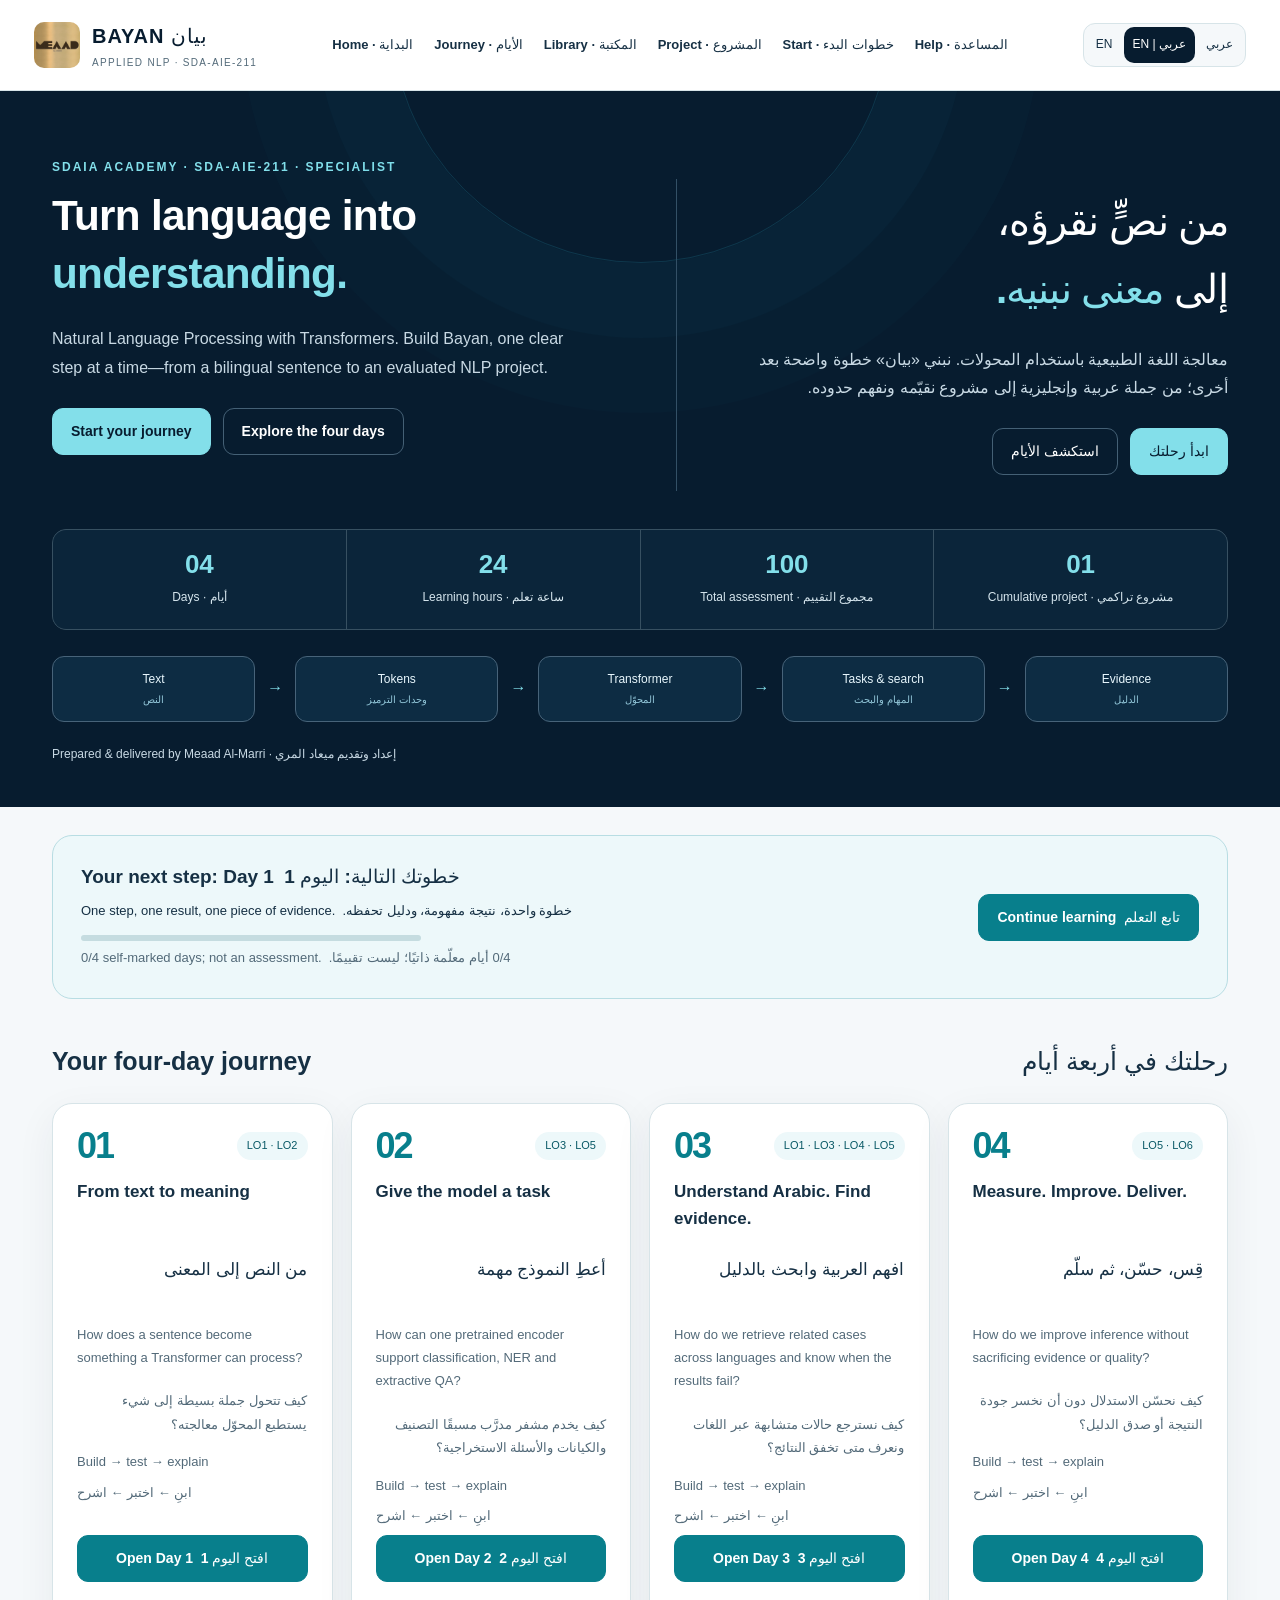
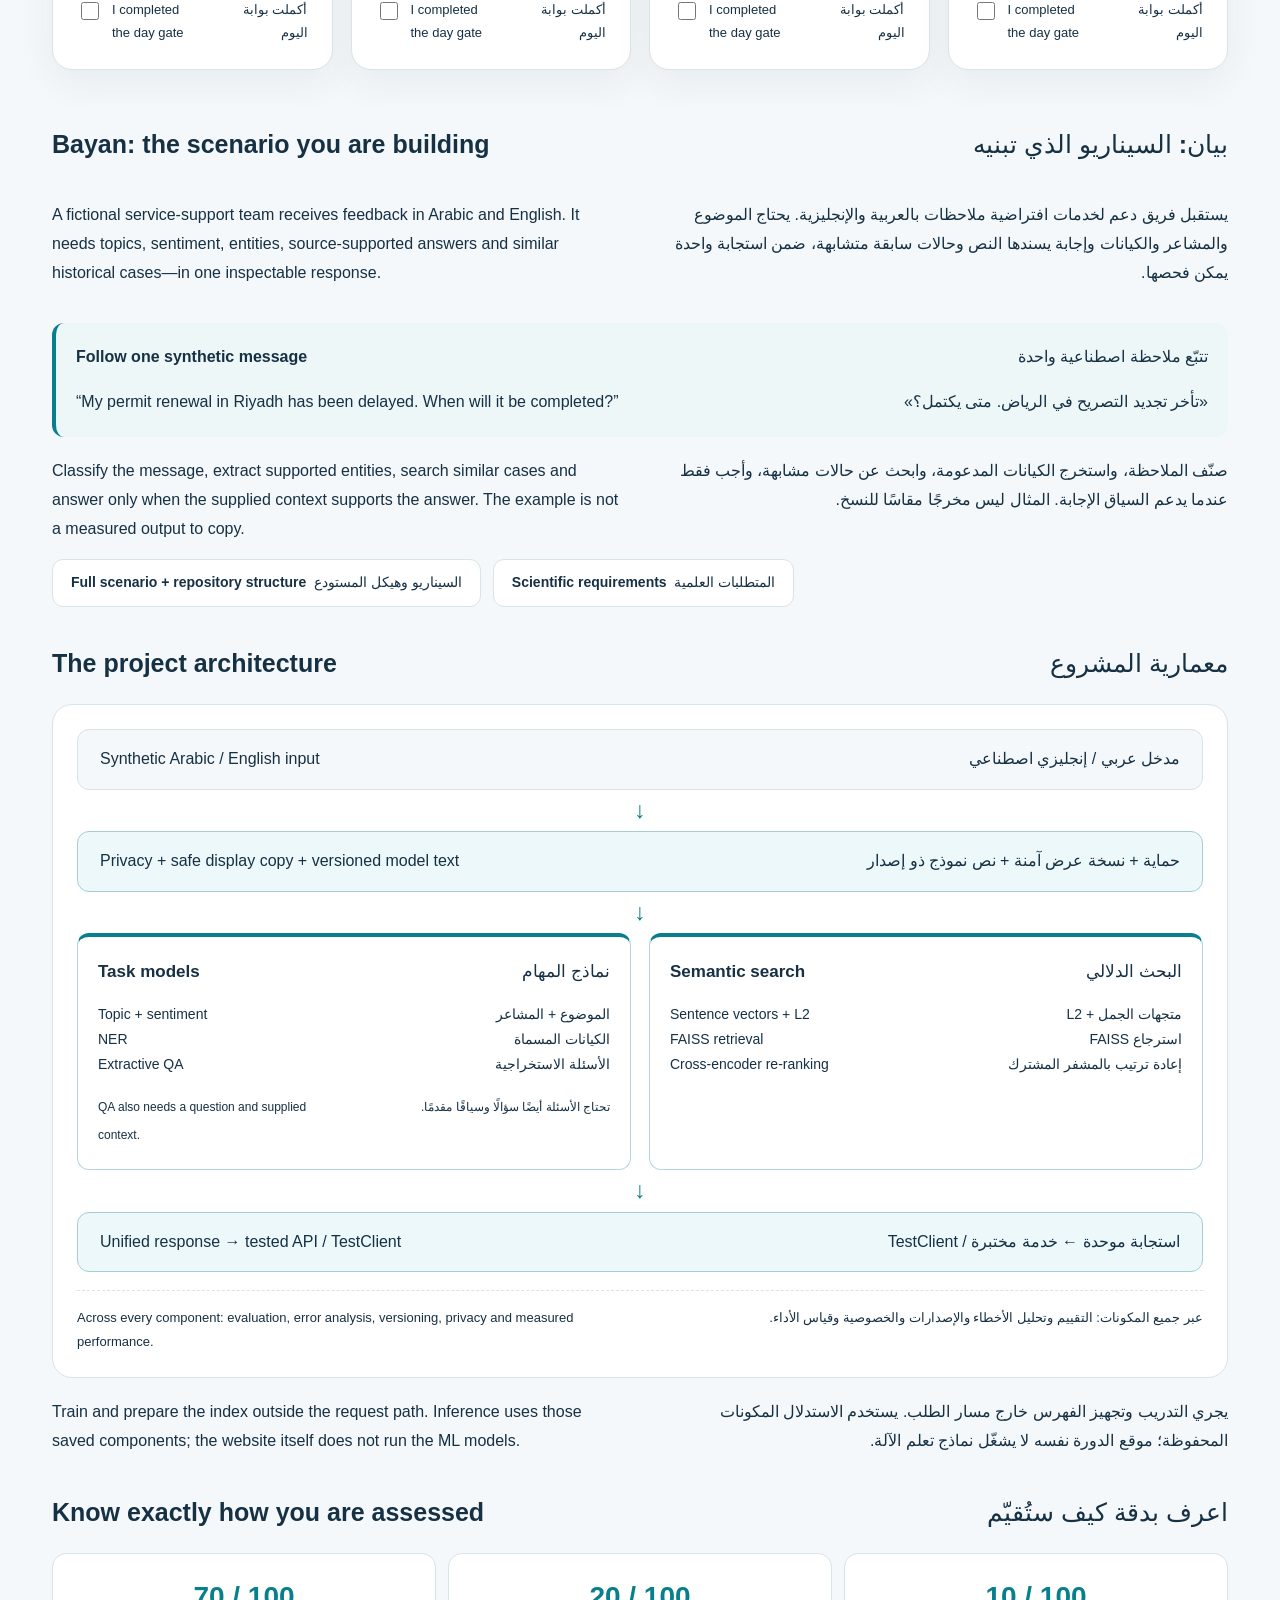
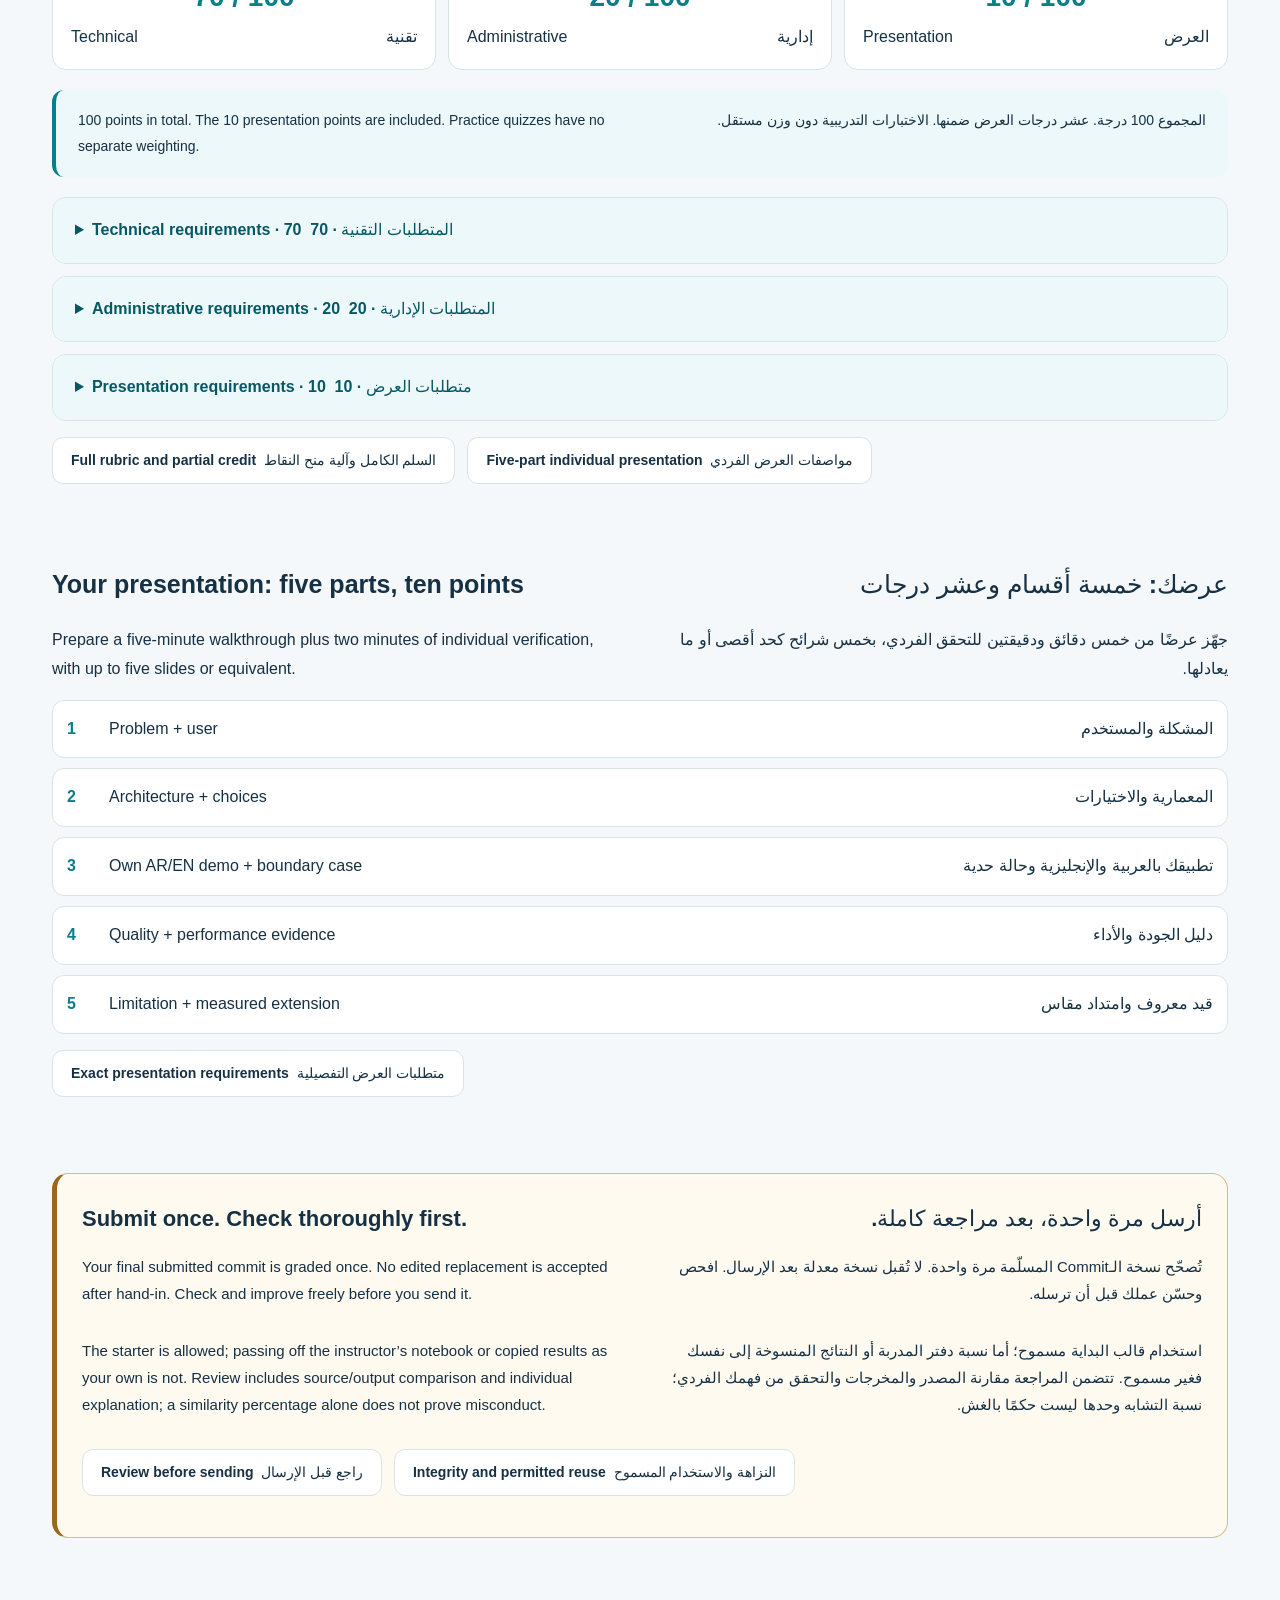
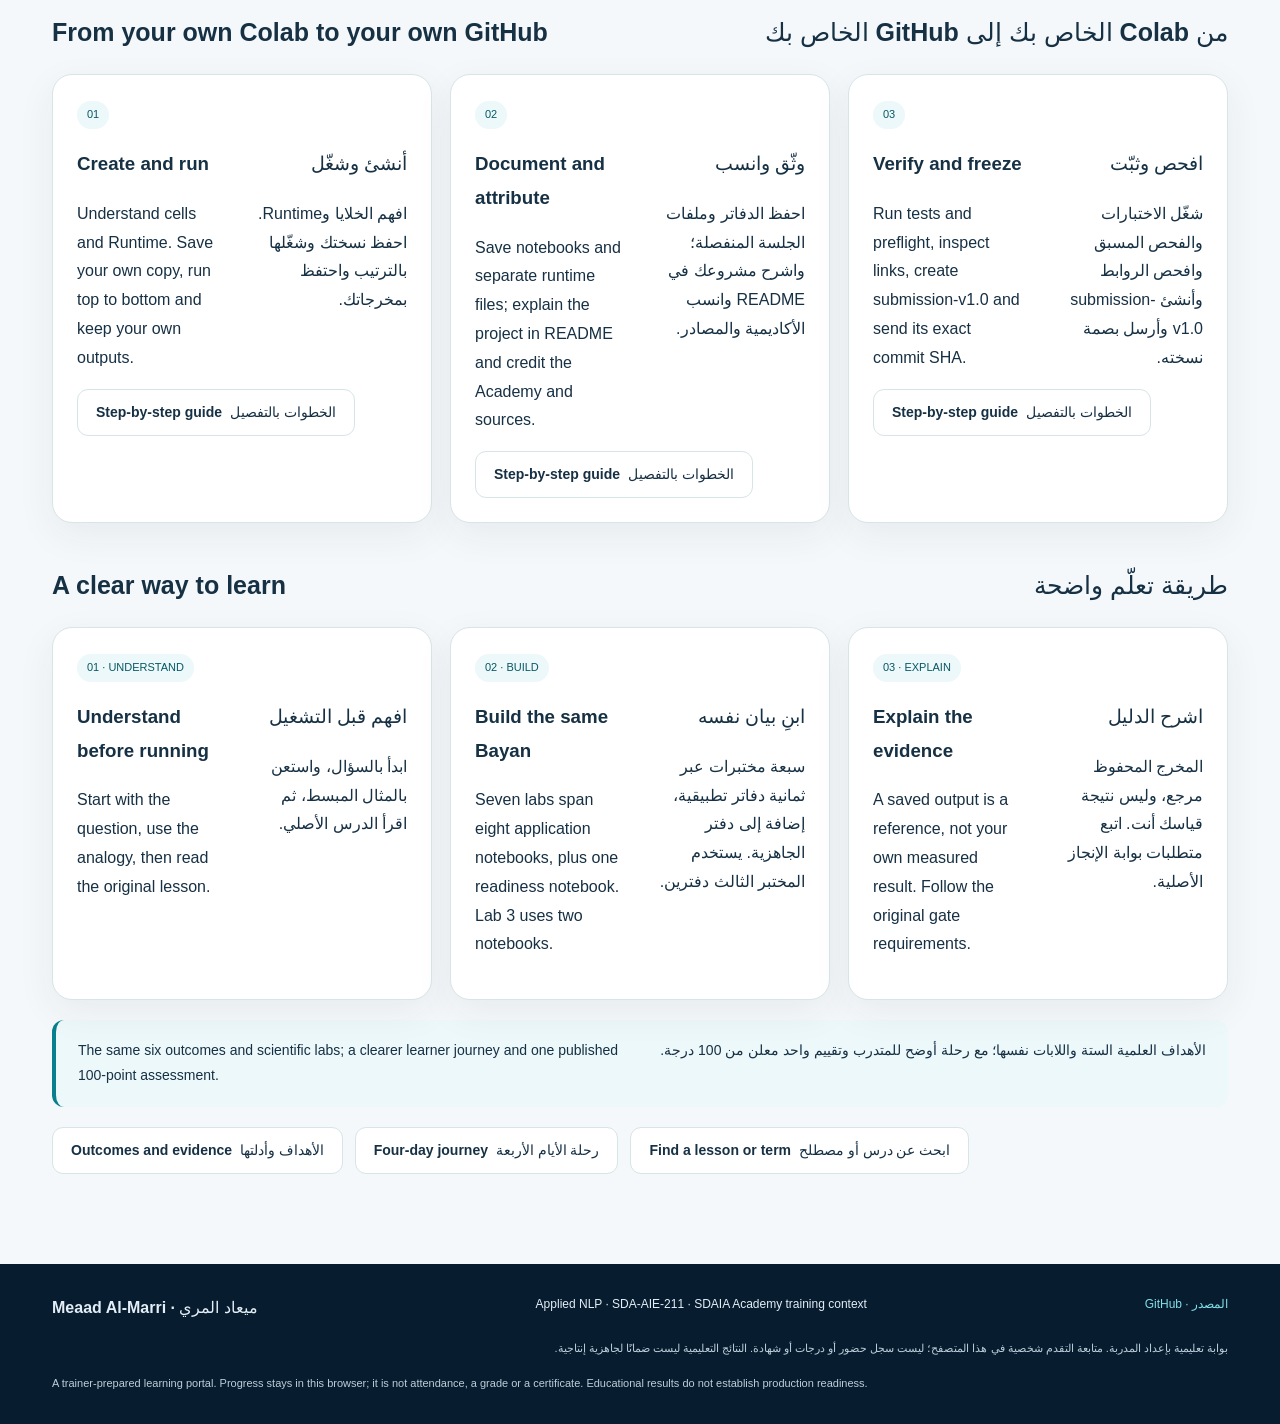
==== commit 829140b7: "build(portal): verify learner content and publish homepage presentation brief" ====
--- a/docs/index.html
+++ b/docs/index.html
@@ -31,7 +31,7 @@
 <footer><div class="footer-inner"><b>Meaad Al-Marri · ميعاد المري</b><span>Applied NLP · SDA-AIE-211 · SDAIA Academy training context</span><a href="https://github.com/almiyead-rgb/bayan-applied-nlp-course">GitHub · المصدر</a><p dir="rtl" lang="ar">بوابة تعليمية بإعداد المدربة. متابعة التقدم شخصية في هذا المتصفح؛ ليست سجل حضور أو درجات أو شهادة. النتائج التعليمية ليست ضمانًا لجاهزية إنتاجية.</p><p lang="en">A trainer-prepared learning portal. Progress stays in this browser; it is not attendance, a grade or a certificate. Educational results do not establish production readiness.</p></div></footer>
 <div id="notice" role="status" aria-live="polite"></div>
 <noscript><p dir="rtl">تحتاج أدوات التنقل والبحث إلى JavaScript. جميع الدروس متاحة من <a href="https://github.com/almiyead-rgb/bayan-applied-nlp-course/blob/main/START_HERE.md">دليل البداية في GitHub</a>.</p><p>Enable JavaScript for the portal, or use the original GitHub learning materials linked above.</p></noscript>
-<script id="portal-data" type="application/json">{"course":{"id":"SDA-AIE-211","version":"2.1.0","baseline":"ee7c7d8bf3a17c9989b37a3fdd337f3fc3730d7e","repository":"https://github.com/almiyead-rgb/bayan-applied-nlp-course","instructor":["Meaad Al-Marri","ميعاد المري"],"instruction_minutes":300,"lab_minutes":60,"assessment_weights":[70,20,10],"days":[{"id":1,"label":["From text to meaning","من النص إلى المعنى"],"question":["How does a sentence become something a Transformer can process?","كيف تتحول جملة بسيطة إلى شيء يستطيع المحوّل معالجته؟"],"intro":["Start with one feedback message, not a wall of equations. Follow its journey through protected text, tokens, embeddings and attention. Every step prepares a piece of Bayan.","نبدأ بملاحظة واحدة، لا بصفحة مليئة بالمعادلات. نتتبع رحلتها: نص محمي، ثم وحدات ترميز، ثم تضمينات وانتباه. كل خطوة تجهّز جزءًا من بيان."],"analogy":["A token ID is like a catalogue number; an embedding is its learned numerical representation. The number alone is not the meaning.","رقم الـToken يشبه رقمًا في الفهرس، أما الـEmbedding فهو تمثيله العددي المتعلَّم. الرقم وحده ليس المعنى."],"watch":["An attention heatmap is not causal proof of why the model decided.","خريطة الانتباه ليست برهانًا سببيًا يشرح لماذا اتخذ النموذج قراره."],"lessons":["day-01/01-text-preprocessing.md","day-01/02-tokenization-embeddings.md","day-01/03-attention-transformers.md"],"notebooks":["01_text_processing_tokenization.ipynb","02_attention_transformers.ipynb"],"datasets":["data/sample/bayan_day1_sample.csv"],"gate":"day-01/04-labs-checkpoint.md","gate_name":"A","evidence":["Preprocessing tests + tokenizer decision + attention checks + commit","اختبارات المعالجة + قرار الترميز + فحوص الانتباه + commit"],"check":["Does a larger token ID mean a stronger meaning?","هل رقم Token الأكبر يعني معنى أقوى؟"],"answer":["No. It is a vocabulary index. The embedding and model encode learned representations.","لا. هو فهرس داخل قاموس الرموز؛ أما التمثيلات المتعلَّمة ففي التضمينات والنموذج."],"outcomes":["LO1","LO2"],"lab_steps":[["Open saved copies and check readiness","فتح النسخ المحفوظة وفحص الجاهزية"],["Lab 1: preprocessing and tokenisation","مختبر 1: المعالجة والترميز"],["Lab 2: attention and shape checks","مختبر 2: الانتباه وفحص الأشكال"],["Gate A, explain a decision and save evidence","بوابة A وشرح قرار وحفظ الأدلة"]],"topics":[{"title":["The Bayan problem","مشكلة بيان"],"explanation":["Turn Arabic and English feedback into an inspectable analysis. Distinguish a teaching prototype from a service that makes real decisions.","نحوّل ملاحظات عربية وإنجليزية إلى تحليل يمكن فحصه. نحدد المستفيد وما ينتجه المشروع، ونفصل النموذج التعليمي عن خدمة تتخذ قرارات حقيقية."],"example":["An employee needs the topic, sentiment and similar cases—not an invented answer.","يحتاج الموظف الموضوع والمشاعر والحالات المتشابهة، لا إجابة مؤلّفة."]},{"title":["Text, Unicode and privacy","النص وUnicode والخصوصية"],"explanation":["Inspect text encoding, keep a safe display copy and create a model copy with documented masking and normalisation.","نفحص ترميز النص، ونحتفظ بنسخة عرض آمنة، وننشئ نسخة للنموذج مع إخفاء المعرّفات وتوثيق التطبيع. لا ننشر نصًا شخصيًا خامًا."],"example":["Mask a synthetic phone number while preserving the surrounding complaint.","أخفِ رقم هاتف اصطناعيًا دون إفساد معنى الملاحظة."]},{"title":["Tokens and embeddings","الترميز والتضمينات"],"explanation":["Compare words and subwords; measure fragmentation and truncation. Token IDs are vocabulary positions, while embeddings are learned vectors.","نميّز الكلمات والوحدات الجزئية ونقيس التجزئة والقطع. رقم الرمز موضع في القاموس؛ أما التضمين فهو متجه عددي متعلّم."],"example":["Compare token counts for the Arabic and English version of one message.","قارن عدد الرموز في نسختي الملاحظة العربية والإنجليزية."]},{"title":["Attention and Q/K/V","الانتباه وQ/K/V"],"explanation":["Trace a small attention computation: queries compare with keys, and the resulting weights combine values. Check tensor shapes and masks.","نتتبع حسابًا صغيرًا: تقارن الاستعلامات بالمفاتيح، وتستخدم الأوزان الناتجة لدمج القيم. نفحص أبعاد المصفوفات وأقنعة الانتباه."],"example":["Explain why masked positions must not receive attention.","فسّر لماذا لا ينبغي أن تنتبه الخلية إلى المواضع المحجوبة."]},{"title":["Transformer encoder","مشفر المحوّل"],"explanation":["Connect multi-head attention, residual paths, normalisation and feed-forward layers; inspect a real forward pass and explain the limits of attention visualisation.","نربط الانتباه متعدد الرؤوس بالمسارات المتبقية والتطبيع والطبقات الأمامية، ونفحص تمريرًا فعليًا مع توضيح حدود تفسير خرائط الانتباه."],"example":["Draw the encoder block and label its input and output shapes.","ارسم وحدة المشفر وحدد أبعاد المدخلات والمخرجات."]}],"architecture":[["Synthetic AR/EN text","نص عربي/إنجليزي اصطناعي"],["Privacy + profile","حماية + معالجة موثقة"],["Tokens → vectors","رموز ← تمثيل عددي"],["Encoder + attention checks","مشفر + فحوص الانتباه"]]},{"id":2,"label":["Give the model a task","أعطِ النموذج مهمة"],"question":["How can one pretrained encoder support classification, NER and extractive QA?","كيف يخدم مشفر مدرَّب مسبقًا التصنيف والكيانات والأسئلة الاستخراجية؟"],"intro":["Keep the same Bayan context. First define the task and a baseline; then inspect the data split, task head and metric. Training comes after the contract is clear.","نبقى مع سياق بيان نفسه. نحدد المهمة وخط الأساس أولًا، ثم نفهم تقسيم البيانات ورأس المهمة والمقياس. يأتي التدريب بعد وضوح العقد."],"analogy":["A shared foundation does not mean identical tasks: classification returns a label, NER labels entities, and extractive QA selects a span or no answer.","الأساس المشترك لا يعني تطابق المهام: التصنيف يعيد فئة، والتعرف على الكيانات يحدد الكيانات، والإجابة الاستخراجية تختار مقطعًا أو لا توجد إجابة."],"watch":["High accuracy is not enough when groups leak across splits or labels are misaligned.","ارتفاع الدقة لا يكفي إذا تسربت المجموعات بين التقسيمات أو اختلت محاذاة الوسوم."],"lessons":["day-02/01-fine-tuning-classification.md","day-02/02-ner-label-alignment.md","day-02/03-extractive-qa.md","day-02/04-arabic-models-intro.md"],"notebooks":["03_text_classification.ipynb","04_ner_and_qa.ipynb"],"datasets":["data/sample/bayan_day2_classification.csv","data/sample/bayan_day2_ner.jsonl","data/sample/bayan_day2_qa.json"],"gate":"day-02/05-labs-checkpoint.md","gate_name":"B","evidence":["Baseline + zero group overlap + classification/NER/QA evidence + commit","خط أساس + عدم تداخل المجموعات + أدلة التصنيف والكيانات والأسئلة + commit"],"check":["Can we report a tiny training smoke test as production accuracy?","هل نعرض نتيجة تدريب مصغّر بوصفها دقة إنتاجية؟"],"answer":["No. Preserve the MEASURED_SMOKE label and explain the small synthetic sample and the frozen-test contract.","لا. نحافظ على وسم MEASURED_SMOKE ونوضح صغر العينة الاصطناعية وعقد مجموعة الاختبار المجمدة."],"outcomes":["LO3","LO5"],"lab_steps":[["Restore Gate A and check cached resources","استعادة بوابة A وفحص الموارد المحفوظة"],["Lab 3a: classification and split checks","مختبر 3أ: التصنيف وفحص التقسيم"],["Lab 3b: NER and QA checks","مختبر 3ب: فحوص الكيانات والأسئلة"],["Gate B and evidence commit","بوابة B وحفظ الأدلة في commit"]],"topics":[{"title":["Pretraining and task heads","التدريب المسبق ورؤوس المهام"],"explanation":["Reuse a pretrained encoder and understand what changes during fine-tuning. Record whether the encoder is frozen in the CPU path.","نعيد استخدام مشفر مدرب مسبقًا ونفهم ما يتغير في الضبط الدقيق، ونسجل بصراحة هل جُمّد المشفر عند استخدام بديل CPU."],"example":["One encoder family can support different heads, not identical labels.","يمكن لعائلة مشفر واحدة دعم رؤوس مختلفة، وليس وسومًا متطابقة."]},{"title":["Baseline and honest splits","خط الأساس والتقسيم السليم"],"explanation":["Create a TF-IDF baseline, keep groups separate across train/validation/test, then evaluate topic and sentiment with independent label contracts.","نبني خط أساس TF-IDF ونمنع تداخل المجموعات بين التدريب والتحقق والاختبار، ثم نقيس الموضوع والمشاعر بعقدي وسوم مستقلين."],"example":["Explain macro-F1 rather than reporting accuracy alone.","فسّر Macro-F1 بدل الاكتفاء برقم الدقة."]},{"title":["NER and label alignment","الكيانات ومحاذاة الوسوم"],"explanation":["Use BIO labels, align word labels to subwords and exclude special or ignored tokens from the loss as documented. Evaluate complete entities.","نستخدم وسوم BIO ونحاذي وسوم الكلمات مع الوحدات الجزئية ونستبعد الرموز الخاصة أو المهملة من حساب الخسارة وفق الدرس. نقيم الكيان كاملًا."],"example":["Keep an organisation name aligned when one word becomes several subwords.","حافظ على محاذاة اسم الجهة عندما تتجزأ الكلمة إلى وحدات."]},{"title":["Extractive QA and no-answer","الأسئلة الاستخراجية وعدم وجود إجابة"],"explanation":["Select an answer span from the supplied context. When the context does not support an answer, return no-answer instead of generating text.","نختار مقطع إجابة من السياق المقدم. عندما لا يدعم السياق الإجابة نعيد عدم وجود إجابة، ولا نولّد نصًا من خارج المصدر."],"example":["Ask about a service deadline that is absent from the context.","اسأل عن موعد خدمة غير مذكور في السياق."]},{"title":["Arabic model choice","اختيار النموذج للعربية"],"explanation":["Compare Arabic and multilingual checkpoint assumptions, tokenizer compatibility and sample coverage; justify the choice with evidence.","نقارن افتراضات النماذج العربية ومتعددة اللغات وتوافق المرمّز وتغطية العينة، ثم نبرر الاختيار بالدليل لا بالاسم الأشهر."],"example":["State what a tiny training run proves—and what it does not.","حدد ما الذي تثبته تجربة التدريب المصغرة وما الذي لا تثبته."]}],"architecture":[["Protected, grouped data","بيانات محمية ومقسمة"],["Baseline + encoder","خط أساس + مشفر"],["Topic / sentiment / NER / QA","موضوع / مشاعر / كيانات / أسئلة"],["Task metrics + Gate B","مقاييس المهام + بوابة B"]]},{"id":3,"label":["Understand Arabic. Find evidence.","افهم العربية وابحث بالدليل"],"question":["How do we retrieve related cases across languages and know when the results fail?","كيف نسترجع حالات متشابهة عبر اللغات ونعرف متى تخفق النتائج؟"],"intro":["A useful search result is more than shared words. Compare meaning, inspect the ranked cases, then measure retrieval and analyse errors rather than trusting a single score.","النتيجة المفيدة ليست مجرد كلمات مشتركة. نقارن المعنى، ونفحص الحالات المرتبة، ثم نقيس الاسترجاع ونحلل الأخطاء بدل الثقة برقم واحد."],"analogy":["Bi-encoder retrieval finds a shortlist; a cross-encoder can review that shortlist more closely. Measure whether the extra work is worth its latency.","يستخرج المشفر الثنائي قائمة مرشحين، ثم يفحصها المشفر المشترك بصورة أدق. نقيس هل تستحق هذه الخطوة زمنها الإضافي."],"watch":["Do not tune the no-answer threshold on the frozen test or hide small slices.","لا تضبط عتبة عدم وجود إجابة على الاختبار المجمد، ولا تخفِ الشرائح الصغيرة."],"lessons":["day-03/01-arabic-nlp-camel-tools.md","day-03/02-semantic-search.md","day-03/03-evaluation-error-analysis.md"],"notebooks":["05_arabic_nlp.ipynb","06_semantic_search.ipynb","07_evaluation_error_analysis.ipynb"],"datasets":["data/sample/bayan_day3_arabic.csv","data/sample/bayan_day3_cases.csv","data/sample/bayan_day3_queries.jsonl","data/sample/bayan_day3_predictions.csv"],"gate":"day-03/04-labs-checkpoint.md","gate_name":"C","evidence":["Arabic profile + search metrics + sliced report + three prioritised fixes","ملف معالجة العربية + مقاييس البحث + تقرير الشرائح + ثلاثة إصلاحات مرتبة"],"check":["May a good overall score hide a weak Arabic slice?","هل يمكن لنتيجة إجمالية جيدة أن تخفي ضعف شريحة عربية؟"],"answer":["Yes. Inspect per-language and other relevant slices, their sample sizes and uncertainty before deciding.","نعم. نفحص شرائح اللغة والشرائح المناسبة وأحجام عيناتها وعدم اليقين قبل اتخاذ القرار."],"outcomes":["LO1","LO3","LO4","LO5"],"lab_steps":[["Lab 4: Arabic profile and comparison checks","مختبر 4: ملف العربية وفحوص المقارنة"],["Lab 5: retrieval and re-ranking checks","مختبر 5: فحوص الاسترجاع وإعادة الترتيب"],["Lab 6: evaluation and error report","مختبر 6: التقييم وتقرير الأخطاء"],["Gate C and evidence commits","بوابة C وحفظ commits الأدلة"]],"topics":[{"title":["Arabic variation","تنوع العربية"],"explanation":["Handle morphology, clitics, dialects and orthographic variation without treating all normalisation as harmless.","نتعامل مع الصرف واللواصق واللهجات والتنوع الإملائي دون افتراض أن كل تطبيع آمن. نحتفظ بالنص المحمي الذي يمكن الرجوع إليه."],"example":["Check whether a normalisation choice changes an entity boundary.","افحص هل يغير التطبيع حدّ كيان مسمى."]},{"title":["CAMeL Tools and profiles","أدوات CAMeL وملفات المعالجة"],"explanation":["Apply the documented Arabic profile and inspect the small Arabic-model comparison using the same evaluation contract.","نطبق ملف المعالجة العربي الموثق ونفحص المقارنة المصغرة بين النماذج مع تثبيت عقد التقييم وإظهار حدود العينة."],"example":["Link the profile version to its golden tests.","اربط إصدار المعالجة باختباراته المرجعية."]},{"title":["Sentence embeddings and FAISS","تضمينات الجمل وFAISS"],"explanation":["Encode cases and queries with the same sentence model, normalise vectors and retrieve candidates using IndexFlatIP.","نرمّز الحالات والاستعلامات بنموذج جمل واحد، ونطبّع المتجهات ثم نسترجع المرشحين باستخدام IndexFlatIP. لا نخلط تضمين الجملة بمخرج المصنف."],"example":["Find an English case for an Arabic query with a similar meaning.","استرجع حالة إنجليزية لاستعلام عربي متشابه في المعنى."]},{"title":["Re-ranking and retrieval metrics","إعادة الترتيب ومقاييس البحث"],"explanation":["Re-score the shortlist with a cross-encoder; compare Recall@k, MRR@k and latency. Tune no-answer on validation only.","نعيد تقييم المرشحين بالمشفر المشترك، ونقارن Recall@k وMRR@k والزمن. تضبط عتبة عدم الإجابة على التحقق فقط."],"example":["A closer result may take longer; measure the trade-off.","قد تتحسن النتيجة مع زيادة الزمن؛ قِس المفاضلة."]},{"title":["Error analysis and uncertainty","تحليل الأخطاء وعدم اليقين"],"explanation":["Inspect language and task slices, sample sizes and confidence intervals. Classify errors and prioritise three evidence-backed fixes.","نفحص شرائح اللغة والمهمة وأحجام العينات وفترات الثقة، ونصنف الأخطاء ونرتب ثلاثة إصلاحات مدعومة بالدليل."],"example":["A high overall score can hide weak Arabic performance.","قد يخفي الرقم الإجمالي الجيد ضعفًا في العربية."]}],"architecture":[["Arabic profile + case corpus","معالجة العربية + الحالات"],["Sentence vectors → FAISS","متجهات الجمل ← FAISS"],["Retrieve → re-rank","استرجاع ← إعادة ترتيب"],["Slices + error report","شرائح + تقرير أخطاء"]]},{"id":4,"label":["Measure. Improve. Deliver.","قِس، حسّن، ثم سلّم"],"question":["How do we improve inference without sacrificing evidence or quality?","كيف نحسّن الاستدلال دون أن نخسر جودة النتيجة أو صدق الدليل؟"],"intro":["A model running in a notebook is the beginning, not the finish. Freeze the workload, compare before and after, test the API and make the final repository reviewable.","عمل النموذج في الدفتر بداية وليس نهاية. نثبت عبء العمل، ونقارن قبل التحسين وبعده، ونختبر الخدمة، ونجعل المستودع النهائي قابلًا للمراجعة."],"analogy":["A fair comparison is a controlled experiment: same workload and environment, one change, then a measured decision.","المقارنة العادلة تجربة مضبوطة: عبء عمل وبيئة ثابتان، وتغيير واحد، ثم قرار يستند إلى القياس."],"watch":["SYSTEMS_SMOKE checks mechanics. The final project needs PROJECT_ARTIFACT evidence; INT8 is not automatically faster.","يفحص SYSTEMS_SMOKE المسار التقني. يحتاج المشروع النهائي دليل PROJECT_ARTIFACT؛ ولا يكون INT8 أسرع تلقائيًا."],"lessons":["day-04/01-benchmark-before-optimization.md","day-04/02-onnx-int8-decision.md","day-04/03-fastapi-serving-canaries.md","day-04/04-capstone-assembly-demo.md"],"notebooks":["08_optimization_serving.ipynb"],"datasets":[],"gate":"day-04/05-lab-gates-submission.md","gate_name":"D / E","evidence":["Project benchmark + tested API + reports + validator + submission-v1.0","قياس المشروع + خدمة مختبرة + تقارير + فاحص ناجح + submission-v1.0"],"check":["Is a smaller INT8 model always faster on every device?","هل النموذج الأصغر بنمط INT8 أسرع دائمًا على أي جهاز؟"],"answer":["No. Measure latency, memory and quality on the actual project workload and document the ship-or-rollback decision.","لا. نقيس الزمن والذاكرة والجودة على عبء عمل المشروع الفعلي، ونوثق قرار النشر أو التراجع."],"outcomes":["LO5","LO6"],"lab_steps":[["Restore the project artefact and freeze workload","استعادة ناتج المشروع وتثبيت عبء العمل"],["Lab 7: benchmark, parity and API checks","مختبر 7: القياس والتكافؤ وفحص الخدمة"],["Complete assembly and run the submission validator","استكمال التجميع وتشغيل فاحص التسليم"],["Gates D/E, documentation and final tag","بوابتا D/E والتوثيق والوسم النهائي"]],"topics":[{"title":["Benchmark before changing","القياس قبل التغيير"],"explanation":["Define the workload and performance budget; separate warm-up and record device, repetitions, latency, throughput and observed memory.","نحدد عبء العمل وميزانية الأداء، ونفصل الإحماء ونسجل الجهاز والتكرارات والزمن ومعدل المعالجة والذاكرة المرصودة."],"example":["Compare the same requests on the same device.","قارن الطلبات نفسها على الجهاز نفسه."]},{"title":["ONNX and INT8","ONNX وINT8"],"explanation":["Export, check numerical or prediction parity, and measure the quality and speed cost of quantisation. Keep a rollback path.","نصدّر النموذج ونفحص التكافؤ العددي أو التنبؤي، ثم نقيس أثر التكميم على الجودة والسرعة مع الاحتفاظ بمسار تراجع."],"example":["INT8 is a candidate to test, not a guaranteed speed-up.","INT8 خيار للاختبار، وليس تسريعًا مضمونًا."]},{"title":["API contract and canaries","عقد الخدمة والاختبارات الحارسة"],"explanation":["Connect project components through the documented service interface and test valid Arabic/English input, rejected input and preprocessing consistency.","نربط المكونات بواجهة الخدمة الموثقة، ونختبر طلبًا عربيًا وإنجليزيًا ومدخلًا مرفوضًا واتساق المعالجة مع النموذج."],"example":["Use TestClient; paid public hosting is not required.","استخدم TestClient؛ لا تحتاج استضافة عامة مدفوعة."]},{"title":["Integration and measured extension","التكامل والامتداد المقاس"],"explanation":["Assemble previous lab outputs, evaluate the actual project artifact and measure one bounded extension against a baseline.","نجمع مخرجات اللابات السابقة ونقيّم ناتج المشروع الفعلي ونقيس امتدادًا محدودًا واحدًا مقارنة بخط أساس. لا نبدأ مشروعًا جديدًا."],"example":["A small measured search improvement is stronger than an untested feature.","تحسين بحث صغير مقاس أقوى من ميزة غير مختبرة."]},{"title":["Evidence, presentation and submission","الأدلة والعرض والتسليم"],"explanation":["Trace every number to a report, explain one limitation, practise the individual demo and validate the exact commit you will submit once.","نربط كل رقم بتقرير، ونشرح قيدًا معروفًا، ونتدرب على العرض الفردي ونفحص نسخة الـCommit التي سنرسلها مرة واحدة."],"example":["A green validator is a readiness check, not an automatic grade.","نجاح الفاحص تحقق من الجاهزية، وليس درجة تلقائية."]}],"architecture":[["Actual project artifact","ناتج المشروع الفعلي"],["Benchmark → ONNX / INT8","قياس ← ONNX / INT8"],["Parity + quality + API tests","تكافؤ + جودة + اختبارات الخدمة"],["Evidence → release","أدلة ← إصدار التسليم"]]}],"assessment_policy":"BAYAN-100-v2.1","assessment_total":100,"rubric":[{"id":"T1","category":"technical","points":12,"title":["Text preparation and Arabic handling","المعالجة والتعامل مع العربية"],"items":[{"points":4,"text":["Protected text and consistent versioned preprocessing","نص محمي ومعالجة موحدة ذات إصدار"]},{"points":4,"text":["Tokenisation, fertility and truncation evidence","أدلة الترميز وكثافته والقطع"]},{"points":4,"text":["Arabic profile / CAMeL use and golden tests","معالجة عربية واستخدام CAMeL واختبارات مرجعية"]}],"evidence":"notebooks/01 + 05; DECISIONS.md; tests"},{"id":"T2","category":"technical","points":6,"title":["Attention and architecture understanding","فهم الانتباه والمعمارية"],"items":[{"points":3,"text":["Correct Q/K/V shapes, masks and attention checks","صحة أبعاد Q/K/V والأقنعة وفحوص الانتباه"]},{"points":3,"text":["Explain encoder flow and limits of attention interpretation","شرح مسار المشفر وحدود تفسير الانتباه"]}],"evidence":"notebooks/02; README architecture; DECISIONS.md"},{"id":"T3","category":"technical","points":18,"title":["Classification, NER and QA","التصنيف والكيانات والأسئلة"],"items":[{"points":6,"text":["Topic + sentiment heads, baseline, grouped split and metrics","رأسا الموضوع والمشاعر وخط الأساس والتقسيم والمقاييس"]},{"points":6,"text":["BIO/subword alignment, training and entity-level evaluation","محاذاة BIO والوحدات الجزئية والتدريب وتقييم الكيانات"]},{"points":6,"text":["Extractive spans, no-answer and boundary tests","المقاطع الاستخراجية وعدم الإجابة والاختبارات الحدية"]}],"evidence":"notebooks/03 + 04; reports; tests"},{"id":"T4","category":"technical","points":10,"title":["Bilingual semantic search","البحث الدلالي الثنائي"],"items":[{"points":4,"text":["Sentence vectors, normalisation and FAISS index","متجهات الجمل والتطبيع وفهرس FAISS"]},{"points":3,"text":["Measured cross-encoder re-ranking","إعادة ترتيب بالمشفر المشترك مع قياسها"]},{"points":3,"text":["Recall/MRR, cross-lingual case and no-answer decision","Recall/MRR وحالة عبر اللغات وقرار عدم الإجابة"]}],"evidence":"notebooks/06; retrieval reports"},{"id":"T5","category":"technical","points":10,"title":["Evaluation and error analysis","التقييم وتحليل الأخطاء"],"items":[{"points":4,"text":["Appropriate metrics, frozen split and traceable outputs","مقاييس مناسبة وتقسيم مجمد ومخرجات قابلة للتتبع"]},{"points":3,"text":["Slices, sample sizes and uncertainty","الشرائح وأحجام العينات وعدم اليقين"]},{"points":3,"text":["Error taxonomy and three prioritised fixes","تصنيف الأخطاء وثلاثة إصلاحات مرتبة"]}],"evidence":"notebooks/07; EVALUATION_REPORT.md"},{"id":"T6","category":"technical","points":10,"title":["Optimisation and tested service","التحسين والخدمة المختبرة"],"items":[{"points":4,"text":["Actual PROJECT_ARTIFACT benchmark before/after","قياس PROJECT_ARTIFACT الفعلي قبل التحسين وبعده"]},{"points":3,"text":["ONNX/INT8 attempt, parity, quality tax and rollback decision","تجربة ONNX/INT8 والتكافؤ وأثر الجودة وقرار التراجع"]},{"points":3,"text":["Unified service contract and AR/EN/invalid-input tests","عقد خدمة موحد واختبارات العربية والإنجليزية والمدخل المرفوض"]}],"evidence":"notebooks/08; BENCHMARKS.md; API tests"},{"id":"T7","category":"technical","points":4,"title":["One measured extension","امتداد واحد مقاس"],"items":[{"points":2,"text":["Implemented, bounded extension in the original scope","امتداد منفذ ومحدود ضمن نطاق المشروع"]},{"points":2,"text":["Baseline, benefit/cost and evidence","خط أساس وفائدة وتكلفة ودليل"]}],"evidence":"PROJECT_SUMMARY.json extension; DECISIONS.md"},{"id":"A1","category":"administrative","points":4,"title":["Repository organisation and safe publication","تنظيم المستودع والنشر الآمن"],"items":[{"points":2,"text":["Own accessible repository, main branch and required paths","مستودع شخصي متاح وفرع main والمسارات المطلوبة"]},{"points":2,"text":["No secrets, personal data or forbidden model artifacts","لا أسرار أو بيانات شخصية أو أوزان نموذج محظورة"]}],"evidence":"repository tree; private-window check"},{"id":"A2","category":"administrative","points":6,"title":["README and attribution","README ونسب العمل"],"items":[{"points":2,"text":["Problem, scope, architecture and limitations","المشكلة والنطاق والمعمارية والحدود"]},{"points":2,"text":["Own runnable links, result table and reproduction steps","روابط تشغيل شخصية وجدول نتائج وخطوات إعادة التشغيل"]},{"points":2,"text":["Program code, SDAIA Academy, #SDAIAAcademy, trainer and sources","رمز البرنامج وأكاديمية سدايا و#SDAIAAcademy والمدربة والمصادر"]}],"evidence":"README.md"},{"id":"A3","category":"administrative","points":4,"title":["Evidence package and documentation","حزمة الأدلة والتوثيق"],"items":[{"points":2,"text":["Required reports/cards/progress and real links to evidence","التقارير والبطاقات والتقدم وروابط الأدلة الفعلية"]},{"points":2,"text":["Valid summary/YAML and preflight reports","صحة الملخص وYAML وتقارير الفحص"]}],"evidence":"required root files; reports/preflight.json"},{"id":"A4","category":"administrative","points":4,"title":["Versioned final submission","نسخة التسليم النهائية"],"items":[{"points":2,"text":["Meaningful progress history and declared commit SHA","تاريخ تقدم مفهوم وبصمة Commit معلنة"]},{"points":2,"text":["submission-v1.0, complete hand-in and one-shot acknowledgement","وسم submission-v1.0 وتسليم مكتمل وإقرار التقييم الواحد"]}],"evidence":"Git history; release; private hand-in"},{"id":"A5","category":"administrative","points":2,"title":["Authorship and assistance disclosure","المساهمة والإفصاح عن المساعدة"],"items":[{"points":1,"text":["Own contribution linked to a file/change/evidence","مساهمة شخصية مربوطة بملف أو تغيير أو دليل"]},{"points":1,"text":["Honest source and AI/tool assistance disclosure or none","إفصاح صادق عن المصادر وأدوات المساعدة أو عدم استخدامها"]}],"evidence":"README contribution and assistance sections"},{"id":"P1","category":"presentation","points":2,"title":["Problem and architecture","المشكلة والمعمارية"],"items":[{"points":2,"text":["Explain the user, scope and data flow accurately","شرح المستخدم والنطاق وتدفق البيانات بدقة"]}],"evidence":"individual presentation"},{"id":"P2","category":"presentation","points":3,"title":["Bilingual demonstration","العرض التطبيقي الثنائي"],"items":[{"points":3,"text":["Own AR/EN examples with extraction/search and a no-answer or rejected case","أمثلة شخصية بالعربية والإنجليزية مع استخراج أو بحث وحالة عدم إجابة أو رفض"]}],"evidence":"own running project or documented fallback"},{"id":"P3","category":"presentation","points":2,"title":["Evidence and limitations","الدليل والحدود"],"items":[{"points":2,"text":["Trace one quality metric and one performance metric; state a limitation","تتبع مقياس جودة ومقياس أداء وشرح قيد معروف"]}],"evidence":"report links on screen"},{"id":"P4","category":"presentation","points":2,"title":["Individual understanding","الفهم الفردي"],"items":[{"points":2,"text":["Answer a code/decision question and a small input-change check","إجابة عن الكود أو القرار وفحص تغيير صغير في المدخل"]}],"evidence":"live instructor verification"},{"id":"P5","category":"presentation","points":1,"title":["Clarity and delivery","الوضوح والالتزام"],"items":[{"points":1,"text":["Readable visuals, clear sequence and prepared demo within the agreed slot","عرض مقروء وتسلسل واضح وتجهيز مسبق والتزام بالمدة"]}],"evidence":"maximum five slides or equivalent"}]},"documents":[{"path":"COURSE_GUIDE.md","title":"دليل البرنامج | Course Guide","html":"\u003ch1 id=\"دليل-البرنامج--course-guide\">دليل البرنامج | Course Guide\u003c/h1>\n\u003cp>\u003cstrong>معالجة اللغات الطبيعية التطبيقية · Applied Natural Language Processing\u003c/strong>\u003cbr/>\n\u003cstrong>إعداد وتقديم:\u003c/strong> ميعاد المري · \u003cstrong>Instructor:\u003c/strong> Meaad Al-Marri\u003c/p>\n\u003ch2 id=\"لمن-صمم-البرنامج--audience\">لمن صُمم البرنامج؟ | Audience\u003c/h2>\n\u003cp>هذا برنامج \u003cstrong>Specialist\u003c/strong> حتى 20 مشاركًا من مهندسي الذكاء الاصطناعي والمهتمين بالتطبيقات اللغوية. المتطلب الرسمي السابق هو \u003ccode>SDA-AIE-112\u003c/code> أو أساس مكافئ في Python وتعلم الآلة. يبدأ الجميع بالمسار 🟢 Core؛ وتوفر السقالات والأمثلة المصغرة دعمًا لاختلاف الثقة العملية دون خفض المستوى أو إسقاط المتطلب السابق. ينتقل المنتهي مبكرًا إلى 🔵 Explore أو 🟣 Distinction.\u003c/p>\n\u003ch2 id=\"أهداف-البرنامج--learning-outcomes\">أهداف البرنامج | Learning outcomes\u003c/h2>\n\u003cp>بنهاية الأيام الأربعة ستتمكن من:\u003c/p>\n\u003col>\n\u003cli>بناء preprocessing وtokenisation للنص العربي والإنجليزي.\u003c/li>\n\u003cli>تفسير self-attention وبنية Transformer encoder.\u003c/li>\n\u003cli>تكييف نموذج مدرب مسبقًا للتصنيف وNER وextractive QA.\u003c/li>\n\u003cli>بناء semantic search باستخدام sentence embeddings.\u003c/li>\n\u003cli>اختيار metrics صحيحة وإجراء error analysis.\u003c/li>\n\u003cli>مقارنة inference baseline وoptimized من حيث السرعة والذاكرة والجودة.\u003c/li>\n\u003cli>تسليم مشروع بيان ثنائي اللغة في مستودع GitHub عام.\u003c/li>\n\u003c/ol>\n\u003cp>راجع \u003ca href=\"#read/docs%2F01-outcomes-map.md\">مصفوفة الهدف والتطبيق والدليل\u003c/a>.\u003c/p>\n\u003ch2 id=\"طريقة-التعلم--how-learning-works\">طريقة التعلم | How learning works\u003c/h2>\n\u003cp>كل موضوع يمر بخمس حركات:\u003c/p>\n\u003col>\n\u003cli>\u003cstrong>لماذا؟\u003c/strong> مشكلة حقيقية صغيرة.\u003c/li>\n\u003cli>\u003cstrong>ما هو؟\u003c/strong> تعريف ومثال.\u003c/li>\n\u003cli>\u003cstrong>شاهد.\u003c/strong> عرض عملي قصير.\u003c/li>\n\u003cli>\u003cstrong>طبّق.\u003c/strong> TODO واختبار فوري.\u003c/li>\n\u003cli>\u003cstrong>اثبت.\u003c/strong> ملف أو metric أو commit يمكن مراجعته.\u003c/li>\n\u003c/ol>\n\u003cp>لا تحصل على نقاط لمجرد تشغيل خلية؛ المطلوب أن تفسر النتيجة والقرار.\u003c/p>\n\u003ch2 id=\"رحلة-التعلم--learning-journey\">رحلة التعلم | Learning journey\u003c/h2>\n\u003cp>أربعة أيام متدرجة، ولكل يوم مفاهيم وتطبيق ودليل. \u003ca href=\"#read/docs%2F04-delivery-plan.md\">افتح رحلة الأيام دون جدول زمني تفصيلي\u003c/a>.\u003c/p>\n\u003cp>Four progressive days, each with concepts, practice and evidence. Open the journey guide for topic summaries.\u003c/p>\n\u003ch2 id=\"محتوى-الأيام--day-by-day\">محتوى الأيام | Day-by-day\u003c/h2>\n\u003ch3 id=\"اليوم-1--من-النص-إلى-tensor\">\u003ca href=\"#read/day-01%2FREADME.md\">اليوم 1 — من النص إلى Tensor\u003c/a>\u003c/h3>\n\u003cul>\n\u003cli>Unicode والنص العربي/الإنجليزي.\u003c/li>\n\u003cli>التنظيف، PII masking، والتطبيع كقرار.\u003c/li>\n\u003cli>الكلمات، subwords، special tokens، وfertility.\u003c/li>\n\u003cli>التضمينات والسياق.\u003c/li>\n\u003cli>attention وTransformer encoder.\u003c/li>\n\u003cli>\u003ca href=\"https://github.com/almiyead-rgb/bayan-applied-nlp-course/blob/main/notebooks/01_text_processing_tokenization.ipynb\" rel=\"noopener noreferrer\" target=\"_blank\">دفتر معالجة النصوص والترميز\u003c/a>.\u003c/li>\n\u003cli>\u003ca href=\"https://github.com/almiyead-rgb/bayan-applied-nlp-course/blob/main/notebooks/02_attention_transformers.ipynb\" rel=\"noopener noreferrer\" target=\"_blank\">دفتر الانتباه والمحولات\u003c/a>.\u003c/li>\n\u003cli>\u003ca href=\"#read/day-01%2F04-labs-checkpoint.md\">مختبرات اليوم الأول وبوابة Gate A\u003c/a>.\u003c/li>\n\u003cli>\u003cstrong>مخرج بيان:\u003c/strong> preprocessing module واختيار tokenizer مدعوم بقياس.\u003c/li>\n\u003c/ul>\n\u003ch3 id=\"اليوم-2--جعل-النموذج-متخصصا\">\u003ca href=\"#read/day-02%2FREADME.md\">اليوم 2 — جعل النموذج متخصصًا\u003c/a>\u003c/h3>\n\u003cul>\n\u003cli>baseline قبل Transformer.\u003c/li>\n\u003cli>classification وmacro-F1.\u003c/li>\n\u003cli>NER وBIO labels ومحاذاة subwords.\u003c/li>\n\u003cli>extractive QA وno-answer.\u003c/li>\n\u003cli>مقدمة للنماذج العربية ومتعددة اللغات.\u003c/li>\n\u003cli>\u003ca href=\"https://github.com/almiyead-rgb/bayan-applied-nlp-course/blob/main/notebooks/03_text_classification.ipynb\" rel=\"noopener noreferrer\" target=\"_blank\">دفتر التصنيف والضبط الدقيق\u003c/a>.\u003c/li>\n\u003cli>\u003ca href=\"https://github.com/almiyead-rgb/bayan-applied-nlp-course/blob/main/notebooks/04_ner_and_qa.ipynb\" rel=\"noopener noreferrer\" target=\"_blank\">دفتر NER وQA\u003c/a>.\u003c/li>\n\u003cli>\u003ca href=\"#read/day-02%2F05-labs-checkpoint.md\">مختبرات اليوم الثاني وبوابة Gate B\u003c/a>.\u003c/li>\n\u003cli>\u003cstrong>مخرج بيان:\u003c/strong> مسارات classification وNER وQA قابلة للتقييم.\u003c/li>\n\u003c/ul>\n\u003ch3 id=\"اليوم-3--العربية-البحث-والحقيقة\">\u003ca href=\"#read/day-03%2FREADME.md\">اليوم 3 — العربية، البحث، والحقيقة\u003c/a>\u003c/h3>\n\u003cul>\n\u003cli>تحديات MSA واللهجات وclitics.\u003c/li>\n\u003cli>CAMeL Tools واستخدامه المناسب.\u003c/li>\n\u003cli>sentence embeddings وcosine similarity.\u003c/li>\n\u003cli>FAISS وretrieve ثم re-rank.\u003c/li>\n\u003cli>task metrics وslices وerror taxonomy.\u003c/li>\n\u003cli>\u003ca href=\"https://github.com/almiyead-rgb/bayan-applied-nlp-course/blob/main/notebooks/05_arabic_nlp.ipynb\" rel=\"noopener noreferrer\" target=\"_blank\">دفتر معالجة العربية\u003c/a>.\u003c/li>\n\u003cli>\u003ca href=\"https://github.com/almiyead-rgb/bayan-applied-nlp-course/blob/main/notebooks/06_semantic_search.ipynb\" rel=\"noopener noreferrer\" target=\"_blank\">دفتر البحث الدلالي\u003c/a>.\u003c/li>\n\u003cli>\u003ca href=\"https://github.com/almiyead-rgb/bayan-applied-nlp-course/blob/main/notebooks/07_evaluation_error_analysis.ipynb\" rel=\"noopener noreferrer\" target=\"_blank\">دفتر التقييم وتحليل الأخطاء\u003c/a>.\u003c/li>\n\u003cli>\u003ca href=\"#read/day-03%2F04-labs-checkpoint.md\">مختبرات اليوم الثالث وبوابة Gate C\u003c/a>.\u003c/li>\n\u003cli>\u003cstrong>مخرج بيان:\u003c/strong> بحث ثنائي اللغة وتقرير تقييم وتحليل أخطاء.\u003c/li>\n\u003c/ul>\n\u003ch3 id=\"اليوم-4--أسرع-أخف-وقابل-للتسليم\">\u003ca href=\"#read/day-04%2FREADME.md\">اليوم 4 — أسرع، أخف، وقابل للتسليم\u003c/a>\u003c/h3>\n\u003cul>\n\u003cli>قياس latency وthroughput وmemory.\u003c/li>\n\u003cli>length، padding، batching، ONNX وINT8.\u003c/li>\n\u003cli>quality tax قبل قرار النشر.\u003c/li>\n\u003cli>FastAPI واختبار الخدمة داخل Colab.\u003c/li>\n\u003cli>تجميع بيان، التحقق، والعرض.\u003c/li>\n\u003cli>\u003ca href=\"https://github.com/almiyead-rgb/bayan-applied-nlp-course/blob/main/notebooks/08_optimization_serving.ipynb\" rel=\"noopener noreferrer\" target=\"_blank\">دفتر التحسين والخدمة\u003c/a>.\u003c/li>\n\u003cli>\u003ca href=\"#read/day-04%2F02-onnx-int8-decision.md\">Benchmark وONNX وINT8\u003c/a>.\u003c/li>\n\u003cli>\u003ca href=\"#read/day-04%2F03-fastapi-serving-canaries.md\">الخدمة وcanaries\u003c/a>.\u003c/li>\n\u003cli>\u003ca href=\"#read/day-04%2F05-lab-gates-submission.md\">بوابتا Gate D وGate E\u003c/a>.\u003c/li>\n\u003cli>\u003cstrong>مخرج بيان:\u003c/strong> مستودع نهائي وAPI مختبرة وbenchmark موثق.\u003c/li>\n\u003c/ul>\n\u003ch2 id=\"التقييم--assessment\">التقييم | Assessment\u003c/h2>\n\u003cp>\u003cstrong>70 تقنية + 20 إدارية + 10 للعرض = 100 درجة إجمالًا.\u003c/strong> العرض داخل المئة. تُقيّم نسخة التسليم مرة واحدة ولا تقبل نسخة معدلة بعد الإرسال. تبقى الأنشطة والاختبارات القصيرة للممارسة دون وزن مستقل.\u003c/p>\n\u003cp>\u003cstrong>70 technical + 20 administrative + 10 presentation = 100 total.\u003c/strong> The presentation is included. The submitted version is graded once; later replacements are not accepted. Practice activities and quizzes have no separate weight.\u003c/p>\n\u003cp>\u003ca href=\"#read/docs%2Fpolicies%2Fassessment-and-completion.md\">سلم التقييم الكامل | Full rubric\u003c/a> · \u003ca href=\"#read/docs%2Fpresentation-guide.md\">متطلبات العرض | Presentation\u003c/a>\u003c/p>\n\u003ch2 id=\"شروط-الاجتياز--completion-requirements\">شروط الاجتياز | Completion requirements\u003c/h2>\n\u003cp>الحد الأدنى \u003cstrong>70/100\u003c/strong> مع الأدلة الإلزامية والتسليم الصحيح وعدم ثبوت مخالفة نزاهة أو خصوصية. التميز من \u003cstrong>90/100\u003c/strong> بعد استيفاء الشروط، بلا نقاط خارج المئة. \u003ccode>submission-v1.0\u003c/code> وSHA النهائي يحددان النسخة التي ستصحح مرة واحدة.\u003c/p>\n\u003cp>A minimum of \u003cstrong>70/100\u003c/strong>, mandatory evidence, valid hand-in and no established integrity/privacy violation are required. Distinction starts at \u003cstrong>90/100\u003c/strong> after those conditions; no extra bonus is added. The final tag and recorded SHA identify the single assessed version.\u003c/p>\n\u003cp>إصدار الشهادة والحضور والتيسيرات الإدارية تخضع لإجراءات الجهة المنظمة. لا يُقدّم تعديل السلم باعتباره اعتمادًا جديدًا.\u003c/p>\n\u003ch2 id=\"سير-العمل-اليومي--daily-workflow\">سير العمل اليومي | Daily workflow\u003c/h2>\n\u003cp class=\"diagram-note\">\u003ca href=\"https://github.com/almiyead-rgb/bayan-applied-nlp-course/blob/main/COURSE_GUIDE.md\" rel=\"noopener noreferrer\" target=\"_blank\">View the rendered diagram on GitHub · شاهد المخطط المرئي في GitHub\u003c/a>\u003c/p>\u003cpre>\u003ccode class=\"language-mermaid\">flowchart LR\n    A[\"افهم | Learn\"] --&gt; B[\"طبّق | Build\"]\n    B --&gt; C[\"اختبر | Test\"]\n    C --&gt; D[\"وثّق | Explain\"]\n    D --&gt; E[\"Commit\"]\n\u003c/code>\u003c/pre>\n\u003cp>بعد كل مختبر:\u003c/p>\n\u003col>\n\u003cli>شغّل الاختبارات.\u003c/li>\n\u003cli>احفظ notebook في Drive.\u003c/li>\n\u003cli>احفظ النسخة المطلوبة في GitHub.\u003c/li>\n\u003cli>حدّث \u003ccode>PROGRESS.md\u003c/code>.\u003c/li>\n\u003cli>استخدم commit message المحددة.\u003c/li>\n\u003cli>تأكد أن الصفحة العامة لا تحتوي أسرارًا أو بيانات شخصية.\u003c/li>\n\u003c/ol>\n\u003ch2 id=\"مشروع-بيان--bayan\">مشروع بيان | Bayan\u003c/h2>\n\u003cp>بيان مشروع تعليمي لتحليل ملاحظات مستفيدين اصطناعية بالعربية والإنجليزية. سيبنى تدريجيًا؛ لذلك لا تنتظر اليوم الرابع لتبدأ. اقرأ \u003ca href=\"#read/docs%2F03-capstone-spec.md\">مواصفات المشروع\u003c/a> قبل اليوم الأول.\u003c/p>\n\u003ch2 id=\"ما-تحتاجه-وما-لا-تحتاجه--requirements\">ما تحتاجه وما لا تحتاجه | Requirements\u003c/h2>\n\u003cp>\u003cstrong>تحتاج:\u003c/strong> جهاز محمول، متصفح حديث، حساب Google، حساب GitHub مؤكد، اتصال إنترنت، واستعداد للشرح والتجربة.\u003c/p>\n\u003cp>\u003cstrong>لا تحتاج:\u003c/strong> جهاز GPU، تثبيت Python محليًا، Colab Pro، API مدفوعة، أو خبرة سابقة في تدريب المحولات.\u003c/p>\n\u003cp>\u003cstrong>تحتاج معرفيًا:\u003c/strong> \u003ccode>SDA-AIE-112\u003c/code> أو ما يعادله: قراءة Python الأساسية، فهم tensors وtrain/validation/test، وفكرة عامة عن التصنيف والمقاييس.\u003c/p>\n\u003ch2 id=\"طريقة-استخدام-صفحات-الدورة-أثناء-الشرح\">طريقة استخدام صفحات الدورة أثناء الشرح\u003c/h2>\n\u003cul>\n\u003cli>افتح الصفحة التي تعرضها المدربة.\u003c/li>\n\u003cli>استخدم جدول المحتويات والعناوين للعودة إلى موضعك.\u003c/li>\n\u003cli>افتح الروابط في تبويب جديد.\u003c/li>\n\u003cli>لا تبدأ Explore أو Distinction قبل ظهور نجاح Core.\u003c/li>\n\u003cli>عند العودة من الاستراحة راجع آخر مربع “تحقق”.\u003c/li>\n\u003cli>في نهاية اليوم أغلق جميع runtimes غير المستخدمة بعد حفظ تقدمك.\u003c/li>\n\u003c/ul>\n","headings":[{"id":"لمن-صمم-البرنامج--audience","text":"لمن صُمم البرنامج؟ | Audience","level":2},{"id":"أهداف-البرنامج--learning-outcomes","text":"أهداف البرنامج | Learning outcomes","level":2},{"id":"طريقة-التعلم--how-learning-works","text":"طريقة التعلم | How learning works","level":2},{"id":"رحلة-التعلم--learning-journey","text":"رحلة التعلم | Learning journey","level":2},{"id":"محتوى-الأيام--day-by-day","text":"محتوى الأيام | Day-by-day","level":2},{"id":"اليوم-1--من-النص-إلى-tensor","text":"اليوم 1 — من النص إلى Tensor","level":3},{"id":"اليوم-2--جعل-النموذج-متخصصا","text":"اليوم 2 — جعل النموذج متخصصًا","level":3},{"id":"اليوم-3--العربية-البحث-والحقيقة","text":"اليوم 3 — العربية، البحث، والحقيقة","level":3},{"id":"اليوم-4--أسرع-أخف-وقابل-للتسليم","text":"اليوم 4 — أسرع، أخف، وقابل للتسليم","level":3},{"id":"التقييم--assessment","text":"التقييم | Assessment","level":2},{"id":"شروط-الاجتياز--completion-requirements","text":"شروط الاجتياز | Completion requirements","level":2},{"id":"سير-العمل-اليومي--daily-workflow","text":"سير العمل اليومي | Daily workflow","level":2},{"id":"مشروع-بيان--bayan","text":"مشروع بيان | Bayan","level":2},{"id":"ما-تحتاجه-وما-لا-تحتاجه--requirements","text":"ما تحتاجه وما لا تحتاجه | Requirements","level":2},{"id":"طريقة-استخدام-صفحات-الدورة-أثناء-الشرح","text":"طريقة استخدام صفحات الدورة أثناء الشرح","level":2}],"search":"دليل البرنامج | Course Guide معالجة اللغات الطبيعية التطبيقية · Applied Natural Language Processing إعداد وتقديم: ميعاد المري · Instructor: Meaad Al-Marri لمن صُمم البرنامج؟ | Audience هذا برنامج Specialist حتى 20 مشاركًا من مهندسي الذكاء الاصطناعي والمهتمين بالتطبيقات اللغوية. المتطلب الرسمي السابق هو SDA-AIE-112 أو أساس مكافئ في Python وتعلم الآلة. يبدأ الجميع بالمسار 🟢 Core؛ وتوفر السقالات والأمثلة المصغرة دعمًا لاختلاف الثقة العملية دون خفض المستوى أو إسقاط المتطلب السابق. ينتقل المنتهي مبكرًا إلى 🔵 Explore أو 🟣 Distinction. أهداف البرنامج | Learning outcomes بنهاية الأيام الأربعة ستتمكن من: بناء preprocessing وtokenisation للنص العربي والإنجليزي. تفسير self-attention وبنية Transformer encoder. تكييف نموذج مدرب مسبقًا للتصنيف وNER وextractive QA. بناء semantic search باستخدام sentence embeddings. اختيار metrics صحيحة وإجراء error analysis. مقارنة inference baseline وoptimized من حيث السرعة والذاكرة والجودة. تسليم مشروع بيان ثنائي اللغة في مستودع GitHub عام. راجع مصفوفة الهدف والتطبيق والدليل . طريقة التعلم | How learning works كل موضوع يمر بخمس حركات: لماذا؟ مشكلة حقيقية صغيرة. ما هو؟ تعريف ومثال. شاهد. عرض عملي قصير. طبّق. TODO واختبار فوري. اثبت. ملف أو metric أو commit يمكن مراجعته. لا تحصل على نقاط لمجرد تشغيل خلية؛ المطلوب أن تفسر النتيجة والقرار. رحلة التعلم | Learning journey أربعة أيام متدرجة، ولكل يوم مفاهيم وتطبيق ودليل. افتح رحلة الأيام دون جدول زمني تفصيلي . Four progressive days, each with concepts, practice and evidence. Open the journey guide for topic summaries. محتوى الأيام | Day-by-day اليوم 1 — من النص إلى Tensor Unicode والنص العربي/الإنجليزي. التنظيف، PII masking، والتطبيع كقرار. الكلمات، subwords، special tokens، وfertility. التضمينات والسياق. attention وTransformer encoder. دفتر معالجة النصوص والترميز . دفتر الانتباه والمحولات . مختبرات اليوم الأول وبوابة Gate A . مخرج بيان: preprocessing module واختيار tokenizer مدعوم بقياس. اليوم 2 — جعل النموذج متخصصًا baseline قبل Transformer. classification وmacro-F1. NER وBIO labels ومحاذاة subwords. extractive QA وno-answer. مقدمة للنماذج العربية ومتعددة اللغات. دفتر التصنيف والضبط الدقيق . دفتر NER وQA . مختبرات اليوم الثاني وبوابة Gate B . مخرج بيان: مسارات classification وNER وQA قابلة للتقييم. اليوم 3 — العربية، البحث، والحقيقة تحديات MSA واللهجات وclitics. CAMeL Tools واستخدامه المناسب. sentence embeddings وcosine similarity. FAISS وretrieve ثم re-rank. task metrics وslices وerror taxonomy. دفتر معالجة العربية . دفتر البحث الدلالي . دفتر التقييم وتحليل الأخطاء . مختبرات اليوم الثالث وبوابة Gate C . مخرج بيان: بحث ثنائي اللغة وتقرير تقييم وتحليل أخطاء. اليوم 4 — أسرع، أخف، وقابل للتسليم قياس latency وthroughput وmemory. length، padding، batching، ONNX وINT8. quality tax قبل قرار النشر. FastAPI واختبار الخدمة داخل Colab. تجميع بيان، التحقق، والعرض. دفتر التحسين والخدمة . Benchmark وONNX وINT8 . الخدمة وcanaries . بوابتا Gate D وGate E . مخرج بيان: مستودع نهائي وAPI مختبرة وbenchmark موثق. التقييم | Assessment 70 تقنية + 20 إدارية + 10 للعرض = 100 درجة إجمالًا. العرض داخل المئة. تُقيّم نسخة التسليم مرة واحدة ولا تقبل نسخة معدلة بعد الإرسال. تبقى الأنشطة والاختبارات القصيرة للممارسة دون وزن مستقل. 70 technical + 20 administrative + 10 presentation = 100 total. The presentation is included. The submitted version is graded once; later replacements are not accepted. Practice activities and quizzes have no separate weight. سلم التقييم الكامل | Full rubric · متطلبات العرض | Presentation شروط الاجتياز | Completion requirements الحد الأدنى 70/100 مع الأدلة الإلزامية والتسليم الصحيح وعدم ثبوت مخالفة نزاهة أو خصوصية. التميز من 90/100 بعد استيفاء الشروط، بلا نقاط خارج المئة. submission-v1.0 وSHA النهائي يحددان النسخة التي ستصحح مرة واحدة. A minimum of 70/100 , mandatory evidence, valid hand-in and no established integrity/privacy violation are required. Distinction starts at 90/100 after those conditions; no extra bonus is added. The final tag and recorded SHA identify the single assessed version. إصدار الشهادة والحضور والتيسيرات الإدارية تخضع لإجراءات الجهة المنظمة. لا يُقدّم تعديل السلم باعتباره اعتمادًا جديدًا. سير العمل اليومي | Daily workflow View the rendered diagram on GitHub · شاهد المخطط المرئي في GitHub flowchart LR\n    A[\"افهم | Learn\"] --> B[\"طبّق | Build\"]\n    B --> C[\"اختبر | Test\"]\n    C --> D[\"وثّق | Explain\"]\n    D --> E[\"Commit\"] بعد كل مختبر: شغّل الاختبارات. احفظ notebook في Drive. احفظ النسخة المطلوبة في GitHub. حدّث PROGRESS.md . استخدم commit message المحددة. تأكد أن الصفحة العامة لا تحتوي أسرارًا أو بيانات شخصية. مشروع بيان | Bayan بيان مشروع تعليمي لتحليل ملاحظات مستفيدين اصطناعية بالعربية والإنجليزية. سيبنى تدريجيًا؛ لذلك لا تنتظر اليوم الرابع لتبدأ. اقرأ مواصفات المشروع قبل اليوم الأول. ما تحتاجه وما لا تحتاجه | Requirements تحتاج: جهاز محمول، متصفح حديث، حساب Google، حساب GitHub مؤكد، اتصال إنترنت، واستعداد للشرح والتجربة. لا تحتاج: جهاز GPU، تثبيت Python محليًا، Colab Pro، API مدفوعة، أو خبرة سابقة في تدريب المحولات. تحتاج معرفيًا: SDA-AIE-112 أو ما يعادله: قراءة Python الأساسية، فهم tensors وtrain/validation/test، وفكرة عامة عن التصنيف والمقاييس. طريقة استخدام صفحات الدورة أثناء الشرح افتح الصفحة التي تعرضها المدربة. استخدم جدول المحتويات والعناوين للعودة إلى موضعك. افتح الروابط في تبويب جديد. لا تبدأ Explore أو Distinction قبل ظهور نجاح Core. عند العودة من الاستراحة راجع آخر مربع “تحقق”. في نهاية اليوم أغلق جميع runtimes غير المستخدمة بعد حفظ تقدمك.","sha256":"4a10f9e37c8ba314eedd5ee16ca5272be842952582044ffaae81176a3c2d1501"},{"path":"README.md","title":"معالجة اللغات الطبيعية التطبيقية","html":"\u003ch1 id=\"معالجة-اللغات-الطبيعية-التطبيقية\">معالجة اللغات الطبيعية التطبيقية\u003c/h1>\n\u003ch1 id=\"applied-natural-language-processing\">Applied Natural Language Processing\u003c/h1>\n\u003cblockquote>\n\u003cp>\u003cstrong>بوابة بيان التفاعلية | Bayan learning portal:\u003c/strong> \u003ca href=\"https://almiyead-rgb.github.io/bayan-applied-nlp-course/\" rel=\"noopener noreferrer\" target=\"_blank\">افتح الموقع · Open website\u003c/a> · \u003ca href=\"#read/docs%2F04-delivery-plan.md\">رحلة الأيام · Learning journey\u003c/a>.\nEnglish and Arabic, four guided days, original-source reader, searchable glossary and local personal progress. · عربية وإنجليزية، أربعة أيام موجّهة، قارئ للمصادر الأصلية، بحث في المصطلحات وتقدم شخصي محلي.\nWebsite deployment status is shown in \u003ca href=\"https://github.com/almiyead-rgb/bayan-applied-nlp-course/actions/workflows/learning-portal.yml\" rel=\"noopener noreferrer\" target=\"_blank\">Bayan learning portal Actions\u003c/a>. The source files below remain available independently. · تعرض صفحة Actions حالة نشر الموقع؛ وتبقى الملفات أدناه متاحة بصورة مستقلة.\u003c/p>\n\u003c/blockquote>\n\u003cp>\u003ca href=\"https://github.com/almiyead-rgb/bayan-applied-nlp-course/actions/workflows/quality.yml\" rel=\"noopener noreferrer\" target=\"_blank\">\u003cimg alt=\"Quality checks\" loading=\"lazy\" src=\"https://github.com/almiyead-rgb/bayan-applied-nlp-course/actions/workflows/quality.yml/badge.svg?branch=main\"/>\u003c/a>\u003c/p>\n\u003cp>\u003cstrong>إعداد وتقديم | Prepared and delivered by:\u003c/strong> ميعاد المري · Meaad Al-Marri\u003cbr/>\n\u003cstrong>رمز البرنامج | Program code:\u003c/strong> \u003ccode>SDA-AIE-211\u003c/code>\u003cbr/>\n\u003cstrong>المستوى | Level:\u003c/strong> Specialist · تخصصي\u003cbr/>\n\u003cstrong>المتطلب السابق | Prerequisite:\u003c/strong> \u003ccode>SDA-AIE-112\u003c/code> أو ما يعادله في Python وأساسيات تعلم الآلة\u003cbr/>\n\u003cstrong>السياق التدريبي | Training context:\u003c/strong> أكاديمية سدايا · SDAIA Academy\u003cbr/>\n\u003cstrong>المدة | Duration:\u003c/strong> 4 أيام · 24 ساعة تعلم · رحلة مفاهيم وتطبيق ومشروع\u003cbr/>\n\u003cstrong>البيئة | Environment:\u003c/strong> Google Colab Free + GitHub\u003c/p>\n\u003cp>برنامج تخصصي تطبيقي يبدأ بفحص جاهزية ومراجعة تأسيسية مشتركة، ثم ينتقل من معالجة النصوص إلى بناء مشروع \u003cstrong>بيان\u003c/strong>: نظام NLP ثنائي اللغة يجمع التصنيف، والتعرف على الكيانات، والإجابة الاستخراجية عن الأسئلة، والبحث الدلالي، والتقييم، وتحسين الاستدلال.\u003c/p>\n\u003cp>A specialist applied program with a shared readiness refresher, progressing from text processing to \u003cstrong>Bayan\u003c/strong>, a bilingual NLP project combining classification, NER, extractive QA, semantic search, evaluation, and inference optimisation.\u003c/p>\n\u003ch2 id=\"المشروع-والتقييم-في-صفحة-واحدة--project-and-assessment\">المشروع والتقييم في صفحة واحدة | Project and assessment\u003c/h2>\n\u003cdiv class=\"table-wrap\">\u003ctable>\n\u003cthead>\n\u003ctr>\n\u003cth dir=\"auto\">المحور / Category\u003c/th>\n\u003cth dir=\"auto\">الدرجة / Points\u003c/th>\n\u003c/tr>\n\u003c/thead>\n\u003ctbody>\n\u003ctr>\n\u003ctd dir=\"auto\">المتطلبات التقنية / Technical\u003c/td>\n\u003ctd dir=\"auto\">70\u003c/td>\n\u003c/tr>\n\u003ctr>\n\u003ctd dir=\"auto\">المتطلبات الإدارية / Administrative\u003c/td>\n\u003ctd dir=\"auto\">20\u003c/td>\n\u003c/tr>\n\u003ctr>\n\u003ctd dir=\"auto\">العرض الفردي / Presentation\u003c/td>\n\u003ctd dir=\"auto\">10\u003c/td>\n\u003c/tr>\n\u003ctr>\n\u003ctd dir=\"auto\">\u003cstrong>الإجمالي / Total\u003c/strong>\u003c/td>\n\u003ctd dir=\"auto\">\u003cstrong>100\u003c/strong>\u003c/td>\n\u003c/tr>\n\u003c/tbody>\n\u003c/table>\u003c/div>\n\u003cp>\u003cstrong>التصحيح مرة واحدة بعد الإرسال النهائي. العرض داخل المئة، وليس إضافة إليها.\u003c/strong>\u003c/p>\n\u003cp>\u003ca href=\"#read/docs%2Fproject-walkthrough.md\">سيناريو بيان ومعماريته وهيكل الملفات\u003c/a> · \u003ca href=\"#read/docs%2Fpolicies%2Fassessment-and-completion.md\">المعايير والنقاط التفصيلية\u003c/a> · \u003ca href=\"#read/docs%2Fpresentation-guide.md\">مواصفات العرض\u003c/a> · \u003ca href=\"#read/docs%2Flearner-workflow.md\">خطوات Colab وGitHub والتصدير\u003c/a> · \u003ca href=\"#read/docs%2Fpre-submission-checklist.md\">قائمة ما قبل التسليم\u003c/a>\u003c/p>\n\u003ch2 id=\"ابدأ-هنا--start-here\">ابدأ هنا | Start here\u003c/h2>\n\u003cdiv class=\"table-wrap\">\u003ctable>\n\u003cthead>\n\u003ctr>\n\u003cth dir=\"auto\">وجهتك\u003c/th>\n\u003cth dir=\"auto\">متى تستخدمها؟\u003c/th>\n\u003c/tr>\n\u003c/thead>\n\u003ctbody>\n\u003ctr>\n\u003ctd dir=\"auto\">\u003ca href=\"#read/START_HERE.md\">ابدأ من هنا · START HERE\u003c/a>\u003c/td>\n\u003ctd dir=\"auto\">أول صفحة تفتحها قبل الدورة وفي صباح اليوم الأول\u003c/td>\n\u003c/tr>\n\u003ctr>\n\u003ctd dir=\"auto\">\u003ca href=\"#read/COURSE_GUIDE.md\">دليل البرنامج · Course guide\u003c/a>\u003c/td>\n\u003ctd dir=\"auto\">الأهداف، الأيام، طريقة التعلم، والتقييم\u003c/td>\n\u003c/tr>\n\u003ctr>\n\u003ctd dir=\"auto\">\u003ca href=\"#read/day-01%2FREADME.md\">اليوم الأول · Day 1\u003c/a>\u003c/td>\n\u003ctd dir=\"auto\">صفحة العرض المباشر: النص، الترميز، الانتباه، المختبرات، وبوابة المشروع\u003c/td>\n\u003c/tr>\n\u003ctr>\n\u003ctd dir=\"auto\">\u003ca href=\"#read/day-02%2FREADME.md\">اليوم الثاني · Day 2\u003c/a>\u003c/td>\n\u003ctd dir=\"auto\">Fine-tuning للتصنيف وNER وQA وبوابة Gate B\u003c/td>\n\u003c/tr>\n\u003ctr>\n\u003ctd dir=\"auto\">\u003ca href=\"#read/day-03%2FREADME.md\">اليوم الثالث · Day 3\u003c/a>\u003c/td>\n\u003ctd dir=\"auto\">العربية وCAMeL Tools والبحث الدلالي والتقييم وبوابة Gate C\u003c/td>\n\u003c/tr>\n\u003ctr>\n\u003ctd dir=\"auto\">\u003ca href=\"#read/day-04%2FREADME.md\">اليوم الرابع · Day 4\u003c/a>\u003c/td>\n\u003ctd dir=\"auto\">القياس والتحسين وONNX وINT8 والخدمة والتسليم النهائي\u003c/td>\n\u003c/tr>\n\u003ctr>\n\u003ctd dir=\"auto\">\u003ca href=\"#read/docs%2Fsetup%2FREADME.md\">تجهيز البيئة · Setup hub\u003c/a>\u003c/td>\n\u003ctd dir=\"auto\">GitHub وColab وفحص الجاهزية وحل الأعطال\u003c/td>\n\u003c/tr>\n\u003ctr>\n\u003ctd dir=\"auto\">\u003ca href=\"#read/docs%2Ftools%2Ffree-tools.md\">الأدوات المجانية · Free tools\u003c/a>\u003c/td>\n\u003ctd dir=\"auto\">ما هو إلزامي ومجاني، وما هو اختياري أو مدفوع\u003c/td>\n\u003c/tr>\n\u003ctr>\n\u003ctd dir=\"auto\">\u003ca href=\"#read/docs%2Fglossary%2FREADME.md\">قاموس المصطلحات · Glossary\u003c/a>\u003c/td>\n\u003ctd dir=\"auto\">قاموس عام + أربعة قواميس يومية بالنطق والشرح الإنجليزي والعربي والأمثلة\u003c/td>\n\u003c/tr>\n\u003ctr>\n\u003ctd dir=\"auto\">\u003ca href=\"#read/docs%2F02-verified-runs.md\">نتائج التشغيل الموثقة\u003c/a>\u003c/td>\n\u003ctd dir=\"auto\">ما شُغّل فعليًا، النتائج المحفوظة، وحدود كل رقم\u003c/td>\n\u003c/tr>\n\u003ctr>\n\u003ctd dir=\"auto\">\u003ca href=\"#read/docs%2Fpolicies%2Fassessment-and-completion.md\">التقييم والاجتياز\u003c/a>\u003c/td>\n\u003ctd dir=\"auto\">الأوزان ومتطلبات الإكمال وإصدار الجهة المنظمة\u003c/td>\n\u003c/tr>\n\u003ctr>\n\u003ctd dir=\"auto\">\u003ca href=\"#read/assessments%2FREADME.md\">حزمة التقييم\u003c/a>\u003c/td>\n\u003ctd dir=\"auto\">PA‑1 وPA‑2 وتعليمات الاختبار القصير بلا مفاتيح إجابة\u003c/td>\n\u003c/tr>\n\u003ctr>\n\u003ctd dir=\"auto\">\u003ca href=\"#read/docs%2Fpolicies%2Fsubmission.md\">طريقة التسليم\u003c/a>\u003c/td>\n\u003ctd dir=\"auto\">المستودع والملفات والـcommits والوسم النهائي\u003c/td>\n\u003c/tr>\n\u003ctr>\n\u003ctd dir=\"auto\">\u003ca href=\"#read/docs%2Fpolicies%2Fintegrity-and-privacy.md\">النزاهة والخصوصية\u003c/a>\u003c/td>\n\u003ctd dir=\"auto\">البيانات المسموحة والممنوعة\u003c/td>\n\u003c/tr>\n\u003ctr>\n\u003ctd dir=\"auto\">\u003ca href=\"#read/docs%2F03-capstone-spec.md\">مشروع بيان\u003c/a>\u003c/td>\n\u003ctd dir=\"auto\">نطاق المشروع ومراحله ومخرجاته\u003c/td>\n\u003c/tr>\n\u003ctr>\n\u003ctd dir=\"auto\">\u003ca href=\"#read/docs%2Freferences%2Fofficial-sources.md\">المصادر الرسمية\u003c/a>\u003c/td>\n\u003ctd dir=\"auto\">الروابط الأولية المعتمدة للمحتوى والتجهيز\u003c/td>\n\u003c/tr>\n\u003c/tbody>\n\u003c/table>\u003c/div>\n\u003ch2 id=\"قواميس-الأيام--daily-glossaries\">قواميس الأيام | Daily glossaries\u003c/h2>\n\u003cdiv class=\"table-wrap\">\u003ctable>\n\u003cthead>\n\u003ctr>\n\u003cth dir=\"auto\">اليوم\u003c/th>\n\u003cth dir=\"auto\">افتح القاموس\u003c/th>\n\u003cth dir=\"auto\">استخدمه عند مراجعة\u003c/th>\n\u003c/tr>\n\u003c/thead>\n\u003ctbody>\n\u003ctr>\n\u003ctd dir=\"auto\">1\u003c/td>\n\u003ctd dir=\"auto\">\u003ca href=\"#read/day-01%2FGLOSSARY.md\">قاموس اليوم الأول\u003c/a>\u003c/td>\n\u003ctd dir=\"auto\">النص وUnicode والمعالجة وTokenisation وAttention وTransformers\u003c/td>\n\u003c/tr>\n\u003ctr>\n\u003ctd dir=\"auto\">2\u003c/td>\n\u003ctd dir=\"auto\">\u003ca href=\"#read/day-02%2FGLOSSARY.md\">قاموس اليوم الثاني\u003c/a>\u003c/td>\n\u003ctd dir=\"auto\">Fine-tuning والتصنيف والمقاييس وNER وBIO وQA\u003c/td>\n\u003c/tr>\n\u003ctr>\n\u003ctd dir=\"auto\">3\u003c/td>\n\u003ctd dir=\"auto\">\u003ca href=\"#read/day-03%2FGLOSSARY.md\">قاموس اليوم الثالث\u003c/a>\u003c/td>\n\u003ctd dir=\"auto\">العربية وCAMeL Tools والبحث الدلالي وFAISS والتقييم\u003c/td>\n\u003c/tr>\n\u003ctr>\n\u003ctd dir=\"auto\">4\u003c/td>\n\u003ctd dir=\"auto\">\u003ca href=\"#read/day-04%2FGLOSSARY.md\">قاموس اليوم الرابع\u003c/a>\u003c/td>\n\u003ctd dir=\"auto\">Benchmark وONNX وINT8 وFastAPI وGit والتسليم\u003c/td>\n\u003c/tr>\n\u003c/tbody>\n\u003c/table>\u003c/div>\n\u003cp>كل صف داخل هذه القواميس يعرض المصطلح بالإنجليزية، ونطقه التقريبي، وتعريفًا بالإنجليزية، وشرحًا مبسطًا بالعربية، ومثالًا من مسار «بيان».\u003c/p>\n\u003ch2 id=\"الوصول-والتنزيل--access-and-downloads\">الوصول والتنزيل | Access and downloads\u003c/h2>\n\u003cul>\n\u003cli>\u003ca href=\"https://github.com/almiyead-rgb/bayan-applied-nlp-course/archive/refs/heads/main.zip\" rel=\"noopener noreferrer\" target=\"_blank\">تنزيل ملفات الدورة كاملة من \u003ccode>main\u003c/code>\u003c/a>.\u003c/li>\n\u003cli>\u003ca href=\"https://github.com/almiyead-rgb/bayan-applied-nlp-course/blob/main/downloads/bayan-student-starter.zip\" rel=\"noopener noreferrer\" target=\"_blank\">تنزيل حزمة بداية الطالب الجاهزة\u003c/a> — تشمل الدفاتر التسعة والمصدر والاختبارات والقوالب وحزمة التقييم في أسمائها النهائية.\u003c/li>\n\u003cli>\u003ca href=\"https://github.com/almiyead-rgb/bayan-applied-nlp-course/blob/main/student-starter/GETTING_STARTED.md\" rel=\"noopener noreferrer\" target=\"_blank\">استعراض حزمة بداية الطالب قبل تنزيلها\u003c/a>.\u003c/li>\n\u003cli>\u003ca href=\"https://github.com/almiyead-rgb/bayan-applied-nlp-course/blob/main/downloads/SHA256SUMS.txt\" rel=\"noopener noreferrer\" target=\"_blank\">قيمة SHA-256 للحزمة\u003c/a>.\u003c/li>\n\u003c/ul>\n\u003cp>المستودع عام، ولا تحتاج الروابط إلى عضوية في GitHub للقراءة أو التنزيل. يحتاج حفظ نسخة في GitHub أو Drive إلى تسجيل الدخول إلى حساب الطالب نفسه.\u003c/p>\n\u003ch2 id=\"دفاتر-colab-الجاهزة--open-notebooks\">دفاتر Colab الجاهزة | Open notebooks\u003c/h2>\n\u003cp>كل رابط يفتح نسخة \u003ccode>main\u003c/code> مباشرةً في Colab. المخرجات المحفوظة ظاهرة كذلك عند فتح اسم الدفتر في GitHub، لذلك لا تحتاج المدربة إلى تشغيله أثناء العرض.\u003c/p>\n\u003cdiv class=\"table-wrap\">\u003ctable>\n\u003cthead>\n\u003ctr>\n\u003cth dir=\"auto\">#\u003c/th>\n\u003cth dir=\"auto\">الدفتر ونتيجته المحفوظة\u003c/th>\n\u003cth dir=\"auto\">فتح في Colab\u003c/th>\n\u003c/tr>\n\u003c/thead>\n\u003ctbody>\n\u003ctr>\n\u003ctd dir=\"auto\">00\u003c/td>\n\u003ctd dir=\"auto\">\u003ca href=\"https://github.com/almiyead-rgb/bayan-applied-nlp-course/blob/main/notebooks/00_runtime_doctor.ipynb\" rel=\"noopener noreferrer\" target=\"_blank\">فحص البيئة\u003c/a>\u003c/td>\n\u003ctd dir=\"auto\">\u003ca href=\"https://colab.research.google.com/github/almiyead-rgb/bayan-applied-nlp-course/blob/main/notebooks/00_runtime_doctor.ipynb\" rel=\"noopener noreferrer\" target=\"_blank\">Open in Colab\u003c/a>\u003c/td>\n\u003c/tr>\n\u003ctr>\n\u003ctd dir=\"auto\">01\u003c/td>\n\u003ctd dir=\"auto\">\u003ca href=\"https://github.com/almiyead-rgb/bayan-applied-nlp-course/blob/main/notebooks/01_text_processing_tokenization.ipynb\" rel=\"noopener noreferrer\" target=\"_blank\">المعالجة والترميز\u003c/a>\u003c/td>\n\u003ctd dir=\"auto\">\u003ca href=\"https://colab.research.google.com/github/almiyead-rgb/bayan-applied-nlp-course/blob/main/notebooks/01_text_processing_tokenization.ipynb\" rel=\"noopener noreferrer\" target=\"_blank\">Open in Colab\u003c/a>\u003c/td>\n\u003c/tr>\n\u003ctr>\n\u003ctd dir=\"auto\">02\u003c/td>\n\u003ctd dir=\"auto\">\u003ca href=\"https://github.com/almiyead-rgb/bayan-applied-nlp-course/blob/main/notebooks/02_attention_transformers.ipynb\" rel=\"noopener noreferrer\" target=\"_blank\">الانتباه والمحولات\u003c/a>\u003c/td>\n\u003ctd dir=\"auto\">\u003ca href=\"https://colab.research.google.com/github/almiyead-rgb/bayan-applied-nlp-course/blob/main/notebooks/02_attention_transformers.ipynb\" rel=\"noopener noreferrer\" target=\"_blank\">Open in Colab\u003c/a>\u003c/td>\n\u003c/tr>\n\u003ctr>\n\u003ctd dir=\"auto\">03\u003c/td>\n\u003ctd dir=\"auto\">\u003ca href=\"https://github.com/almiyead-rgb/bayan-applied-nlp-course/blob/main/notebooks/03_text_classification.ipynb\" rel=\"noopener noreferrer\" target=\"_blank\">التصنيف النصي\u003c/a>\u003c/td>\n\u003ctd dir=\"auto\">\u003ca href=\"https://colab.research.google.com/github/almiyead-rgb/bayan-applied-nlp-course/blob/main/notebooks/03_text_classification.ipynb\" rel=\"noopener noreferrer\" target=\"_blank\">Open in Colab\u003c/a>\u003c/td>\n\u003c/tr>\n\u003ctr>\n\u003ctd dir=\"auto\">04\u003c/td>\n\u003ctd dir=\"auto\">\u003ca href=\"https://github.com/almiyead-rgb/bayan-applied-nlp-course/blob/main/notebooks/04_ner_and_qa.ipynb\" rel=\"noopener noreferrer\" target=\"_blank\">NER وQA\u003c/a>\u003c/td>\n\u003ctd dir=\"auto\">\u003ca href=\"https://colab.research.google.com/github/almiyead-rgb/bayan-applied-nlp-course/blob/main/notebooks/04_ner_and_qa.ipynb\" rel=\"noopener noreferrer\" target=\"_blank\">Open in Colab\u003c/a>\u003c/td>\n\u003c/tr>\n\u003ctr>\n\u003ctd dir=\"auto\">05\u003c/td>\n\u003ctd dir=\"auto\">\u003ca href=\"https://github.com/almiyead-rgb/bayan-applied-nlp-course/blob/main/notebooks/05_arabic_nlp.ipynb\" rel=\"noopener noreferrer\" target=\"_blank\">معالجة العربية\u003c/a>\u003c/td>\n\u003ctd dir=\"auto\">\u003ca href=\"https://colab.research.google.com/github/almiyead-rgb/bayan-applied-nlp-course/blob/main/notebooks/05_arabic_nlp.ipynb\" rel=\"noopener noreferrer\" target=\"_blank\">Open in Colab\u003c/a>\u003c/td>\n\u003c/tr>\n\u003ctr>\n\u003ctd dir=\"auto\">06\u003c/td>\n\u003ctd dir=\"auto\">\u003ca href=\"https://github.com/almiyead-rgb/bayan-applied-nlp-course/blob/main/notebooks/06_semantic_search.ipynb\" rel=\"noopener noreferrer\" target=\"_blank\">البحث الدلالي\u003c/a>\u003c/td>\n\u003ctd dir=\"auto\">\u003ca href=\"https://colab.research.google.com/github/almiyead-rgb/bayan-applied-nlp-course/blob/main/notebooks/06_semantic_search.ipynb\" rel=\"noopener noreferrer\" target=\"_blank\">Open in Colab\u003c/a>\u003c/td>\n\u003c/tr>\n\u003ctr>\n\u003ctd dir=\"auto\">07\u003c/td>\n\u003ctd dir=\"auto\">\u003ca href=\"https://github.com/almiyead-rgb/bayan-applied-nlp-course/blob/main/notebooks/07_evaluation_error_analysis.ipynb\" rel=\"noopener noreferrer\" target=\"_blank\">التقييم وتحليل الأخطاء\u003c/a>\u003c/td>\n\u003ctd dir=\"auto\">\u003ca href=\"https://colab.research.google.com/github/almiyead-rgb/bayan-applied-nlp-course/blob/main/notebooks/07_evaluation_error_analysis.ipynb\" rel=\"noopener noreferrer\" target=\"_blank\">Open in Colab\u003c/a>\u003c/td>\n\u003c/tr>\n\u003ctr>\n\u003ctd dir=\"auto\">08\u003c/td>\n\u003ctd dir=\"auto\">\u003ca href=\"https://github.com/almiyead-rgb/bayan-applied-nlp-course/blob/main/notebooks/08_optimization_serving.ipynb\" rel=\"noopener noreferrer\" target=\"_blank\">التحسين والخدمة\u003c/a>\u003c/td>\n\u003ctd dir=\"auto\">\u003ca href=\"https://colab.research.google.com/github/almiyead-rgb/bayan-applied-nlp-course/blob/main/notebooks/08_optimization_serving.ipynb\" rel=\"noopener noreferrer\" target=\"_blank\">Open in Colab\u003c/a>\u003c/td>\n\u003c/tr>\n\u003c/tbody>\n\u003c/table>\u003c/div>\n\u003ch2 id=\"ماذا-ستتعلم--what-will-you-learn\">ماذا ستتعلم؟ | What will you learn?\u003c/h2>\n\u003col>\n\u003cli>بناء خط معالجة وترميز للنص العربي والإنجليزي.\u003c/li>\n\u003cli>فهم الانتباه ومعمارية المحولات.\u003c/li>\n\u003cli>Fine-tune نماذج BERT-family للتصنيف وNER وQA.\u003c/li>\n\u003cli>بناء بحث دلالي باستخدام sentence embeddings وFAISS.\u003c/li>\n\u003cli>تقييم كل مهمة بمقياسها الصحيح وتحليل الأخطاء.\u003c/li>\n\u003cli>قياس وتحسين latency والذاكرة للنشر.\u003c/li>\n\u003cli>تسليم مشروع عربي/إنجليزي موثق وقابل لإعادة التشغيل.\u003c/li>\n\u003c/ol>\n\u003ch2 id=\"خريطة-الأيام--four-day-journey\">خريطة الأيام | Four-day journey\u003c/h2>\n\u003cdiv class=\"table-wrap\">\u003ctable>\n\u003cthead>\n\u003ctr>\n\u003cth dir=\"auto\">اليوم\u003c/th>\n\u003cth dir=\"auto\">السؤال الرئيس\u003c/th>\n\u003cth dir=\"auto\">ما تضيفه إلى بيان\u003c/th>\n\u003c/tr>\n\u003c/thead>\n\u003ctbody>\n\u003ctr>\n\u003ctd dir=\"auto\">\u003ca href=\"#read/day-01%2FREADME.md\">1\u003c/a>\u003c/td>\n\u003ctd dir=\"auto\">كيف يتحول النص إلى أرقام يفهمها النموذج؟\u003c/td>\n\u003ctd dir=\"auto\">preprocessing + tokenizer decision + attention notebook\u003c/td>\n\u003c/tr>\n\u003ctr>\n\u003ctd dir=\"auto\">\u003ca href=\"#read/day-02%2FREADME.md\">2\u003c/a>\u003c/td>\n\u003ctd dir=\"auto\">كيف نجعل النموذج يحل مهمة محددة؟\u003c/td>\n\u003ctd dir=\"auto\">classification + NER + QA\u003c/td>\n\u003c/tr>\n\u003ctr>\n\u003ctd dir=\"auto\">\u003ca href=\"#read/day-03%2FREADME.md\">3\u003c/a>\u003c/td>\n\u003ctd dir=\"auto\">كيف نتعامل مع العربية ونثبت صحة النتائج؟\u003c/td>\n\u003ctd dir=\"auto\">CAMeL Tools + semantic search + evaluation report\u003c/td>\n\u003c/tr>\n\u003ctr>\n\u003ctd dir=\"auto\">\u003ca href=\"#read/day-04%2FREADME.md\">4\u003c/a>\u003c/td>\n\u003ctd dir=\"auto\">كيف نجعل الحل أسرع وقابلًا للتسليم؟\u003c/td>\n\u003ctd dir=\"auto\">optimisation + tested API + final repository\u003c/td>\n\u003c/tr>\n\u003c/tbody>\n\u003c/table>\u003c/div>\n\u003ch3 id=\"ابدأ-اليوم-الأول--start-day-1\">ابدأ اليوم الأول | Start Day 1\u003c/h3>\n\u003col>\n\u003cli>افتح \u003ca href=\"#read/day-01%2FREADME.md\">صفحة اليوم الأول\u003c/a> واتبع الجدول بالترتيب.\u003c/li>\n\u003cli>نفّذ \u003ca href=\"https://github.com/almiyead-rgb/bayan-applied-nlp-course/blob/main/notebooks/01_text_processing_tokenization.ipynb\" rel=\"noopener noreferrer\" target=\"_blank\">مختبر معالجة النصوص والترميز\u003c/a> في Colab.\u003c/li>\n\u003cli>نفّذ \u003ca href=\"https://github.com/almiyead-rgb/bayan-applied-nlp-course/blob/main/notebooks/02_attention_transformers.ipynb\" rel=\"noopener noreferrer\" target=\"_blank\">مختبر الانتباه والمحولات\u003c/a> في Colab.\u003c/li>\n\u003cli>أكمل \u003ca href=\"#read/day-01%2F04-labs-checkpoint.md\">بوابة مختبرات اليوم الأول وGate A\u003c/a> واحفظ روابط الـcommits.\u003c/li>\n\u003c/ol>\n\u003ch3 id=\"ابدأ-اليوم-الثاني--start-day-2\">ابدأ اليوم الثاني | Start Day 2\u003c/h3>\n\u003col>\n\u003cli>افتح \u003ca href=\"#read/day-02%2FREADME.md\">صفحة اليوم الثاني\u003c/a> وراجع شرط Gate A.\u003c/li>\n\u003cli>نفّذ \u003ca href=\"https://github.com/almiyead-rgb/bayan-applied-nlp-course/blob/main/notebooks/03_text_classification.ipynb\" rel=\"noopener noreferrer\" target=\"_blank\">مختبر التصنيف\u003c/a>.\u003c/li>\n\u003cli>نفّذ \u003ca href=\"https://github.com/almiyead-rgb/bayan-applied-nlp-course/blob/main/notebooks/04_ner_and_qa.ipynb\" rel=\"noopener noreferrer\" target=\"_blank\">مختبر NER وQA\u003c/a> في runtime نفسه للاستفادة من cache.\u003c/li>\n\u003cli>أكمل \u003ca href=\"#read/day-02%2F05-labs-checkpoint.md\">Gate B\u003c/a> واحفظ رابط commit العام.\u003c/li>\n\u003c/ol>\n\u003ch3 id=\"ابدأ-اليوم-الثالث--start-day-3\">ابدأ اليوم الثالث | Start Day 3\u003c/h3>\n\u003col>\n\u003cli>افتح \u003ca href=\"#read/day-03%2FREADME.md\">صفحة اليوم الثالث\u003c/a> وتحقق من اكتمال Gate B.\u003c/li>\n\u003cli>نفّذ \u003ca href=\"https://github.com/almiyead-rgb/bayan-applied-nlp-course/blob/main/notebooks/05_arabic_nlp.ipynb\" rel=\"noopener noreferrer\" target=\"_blank\">مختبر معالجة العربية\u003c/a> وأنشئ profile موثقة.\u003c/li>\n\u003cli>نفّذ \u003ca href=\"https://github.com/almiyead-rgb/bayan-applied-nlp-course/blob/main/notebooks/06_semantic_search.ipynb\" rel=\"noopener noreferrer\" target=\"_blank\">مختبر البحث الدلالي\u003c/a> وابنِ فهرس FAISS ثنائي اللغة.\u003c/li>\n\u003cli>نفّذ \u003ca href=\"https://github.com/almiyead-rgb/bayan-applied-nlp-course/blob/main/notebooks/07_evaluation_error_analysis.ipynb\" rel=\"noopener noreferrer\" target=\"_blank\">مختبر التقييم وتحليل الأخطاء\u003c/a>.\u003c/li>\n\u003cli>أكمل \u003ca href=\"#read/day-03%2F04-labs-checkpoint.md\">Gate C\u003c/a> واحفظ التقارير وروابط الـcommits.\u003c/li>\n\u003c/ol>\n\u003ch3 id=\"ابدأ-اليوم-الرابع--start-day-4\">ابدأ اليوم الرابع | Start Day 4\u003c/h3>\n\u003col>\n\u003cli>افتح \u003ca href=\"#read/day-04%2FREADME.md\">صفحة اليوم الرابع\u003c/a> وتحقق من اكتمال Gate C.\u003c/li>\n\u003cli>اكتب performance budget قبل رؤية نتائج البدائل.\u003c/li>\n\u003cli>نفّذ \u003ca href=\"https://github.com/almiyead-rgb/bayan-applied-nlp-course/blob/main/notebooks/08_optimization_serving.ipynb\" rel=\"noopener noreferrer\" target=\"_blank\">دفتر التحسين والخدمة\u003c/a> أولًا بوصف \u003ccode>SYSTEMS_SMOKE\u003c/code>.\u003c/li>\n\u003cli>أعد القياس على \u003ccode>PROJECT_ARTIFACT\u003c/code> الفعلي وأكمل \u003ca href=\"#read/day-04%2F05-lab-gates-submission.md\">Gate D\u003c/a>.\u003c/li>\n\u003cli>شغّل فاحص التسليم، راجع الروابط في نافذة خاصة، وقدّم العرض.\u003c/li>\n\u003cli>أنشئ release/tag باسم \u003ccode>submission-v1.0\u003c/code> ثم أعد الفاحص بوضع \u003ccode>--require-tag\u003c/code>.\u003c/li>\n\u003c/ol>\n\u003ch2 id=\"مسارات-التعلم--learning-lanes\">مسارات التعلم | Learning lanes\u003c/h2>\n\u003cul>\n\u003cli>🟢 \u003cstrong>الأساسي · Core:\u003c/strong> إلزامي للجميع، ويقدم سقالات واضحة داخل المستوى التخصصي.\u003c/li>\n\u003cli>🔵 \u003cstrong>الاستكشاف · Explore:\u003c/strong> مقارنة أو تجربة إضافية بعد اكتمال الأساسي.\u003c/li>\n\u003cli>🟣 \u003cstrong>التميّز · Distinction:\u003c/strong> تحديات للمختصين ولا تعوض نقص Core.\u003c/li>\n\u003c/ul>\n\u003cp>هذه المسارات تخص أنشطة الدروس. المشروع الختامي نفسه يتطلب \u003ca href=\"#read/docs%2F03-capstone-spec.md?anchor=%D8%A7%D9%85%D8%AA%D8%AF%D8%A7%D8%AF-%D8%A7%D9%84%D9%85%D8%B4%D8%B1%D9%88%D8%B9-%D8%A7%D9%84%D8%A5%D9%84%D8%B2%D8%A7%D9%85%D9%8A--required-measured-extension\">امتدادًا واحدًا مقاسًا\u003c/a> ضمن R7؛ أما مهام bonus للتميّز فتأتي بعده.\u003c/p>\n\u003ch2 id=\"التكلفة--cost\">التكلفة | Cost\u003c/h2>\n\u003cp>المسار الإلزامي مجاني: Google Colab Free، Google Drive، GitHub Public، ومكتبات Python مفتوحة المصدر. لا تحتاج اشتراك Colab Pro، أو خدمة API مدفوعة، أو جهازًا ببطاقة رسومية.\u003c/p>\n\u003cp>The required path is free. Paid services may be mentioned for comparison but are never required for completion.\u003c/p>\n\u003ch2 id=\"قبل-تشغيل-أي-notebook\">قبل تشغيل أي notebook\u003c/h2>\n\u003col>\n\u003cli>اقرأ الهدف والوقت المتوقع.\u003c/li>\n\u003cli>افتح النسخة من GitHub في Colab.\u003c/li>\n\u003cli>اختر \u003cstrong>Save a copy in Drive\u003c/strong>.\u003c/li>\n\u003cli>شغّل الخلايا بالترتيب.\u003c/li>\n\u003cli>لا تتجاوز خلية فاشلة.\u003c/li>\n\u003cli>احفظ الدليل المطلوب ثم اعمل commit إلى مستودعك.\u003c/li>\n\u003cli>قبل التسليم نفذ \u003cstrong>Runtime → Restart session and run all\u003c/strong>.\u003c/li>\n\u003c/ol>\n\u003cblockquote>\n\u003cp>لا تستخدم بيانات حقيقية أو أسرارًا. جميع تطبيقات بيان تستخدم بيانات تعليمية اصطناعية أو عامة موثقة.\u003c/p>\n\u003c/blockquote>\n\u003cblockquote>\n\u003cp>\u003cstrong>للعرض داخل الدرس:\u003c/strong> جميع الدفاتر التسعة منشورة بمخرجات تحقق فعلية محفوظة. تستطيع المدربة شرح النتيجة مباشرةً دون انتظار \u003ccode>Run all\u003c/code>. أما المتدرب فينفذ نسخته للتعلم وإنتاج دليله الشخصي؛ راجع \u003ca href=\"#read/docs%2F02-verified-runs.md\">سجل التشغيل\u003c/a>.\u003c/p>\n\u003c/blockquote>\n\u003chr/>\n\u003cp>© Meaad Al-Marri. Third-party libraries, datasets, references, and SDAIA Academy identity assets retain their respective rights and usage terms.\u003c/p>\n","headings":[{"id":"المشروع-والتقييم-في-صفحة-واحدة--project-and-assessment","text":"المشروع والتقييم في صفحة واحدة | Project and assessment","level":2},{"id":"ابدأ-هنا--start-here","text":"ابدأ هنا | Start here","level":2},{"id":"قواميس-الأيام--daily-glossaries","text":"قواميس الأيام | Daily glossaries","level":2},{"id":"الوصول-والتنزيل--access-and-downloads","text":"الوصول والتنزيل | Access and downloads","level":2},{"id":"دفاتر-colab-الجاهزة--open-notebooks","text":"دفاتر Colab الجاهزة | Open notebooks","level":2},{"id":"ماذا-ستتعلم--what-will-you-learn","text":"ماذا ستتعلم؟ | What will you learn?","level":2},{"id":"خريطة-الأيام--four-day-journey","text":"خريطة الأيام | Four-day journey","level":2},{"id":"ابدأ-اليوم-الأول--start-day-1","text":"ابدأ اليوم الأول | Start Day 1","level":3},{"id":"ابدأ-اليوم-الثاني--start-day-2","text":"ابدأ اليوم الثاني | Start Day 2","level":3},{"id":"ابدأ-اليوم-الثالث--start-day-3","text":"ابدأ اليوم الثالث | Start Day 3","level":3},{"id":"ابدأ-اليوم-الرابع--start-day-4","text":"ابدأ اليوم الرابع | Start Day 4","level":3},{"id":"مسارات-التعلم--learning-lanes","text":"مسارات التعلم | Learning lanes","level":2},{"id":"التكلفة--cost","text":"التكلفة | Cost","level":2},{"id":"قبل-تشغيل-أي-notebook","text":"قبل تشغيل أي notebook","level":2}],"search":"معالجة اللغات الطبيعية التطبيقية Applied Natural Language Processing بوابة بيان التفاعلية | Bayan learning portal: افتح الموقع · Open website · رحلة الأيام · Learning journey .\nEnglish and Arabic, four guided days, original-source reader, searchable glossary and local personal progress. · عربية وإنجليزية، أربعة أيام موجّهة، قارئ للمصادر الأصلية، بحث في المصطلحات وتقدم شخصي محلي.\nWebsite deployment status is shown in Bayan learning portal Actions . The source files below remain available independently. · تعرض صفحة Actions حالة نشر الموقع؛ وتبقى الملفات أدناه متاحة بصورة مستقلة. إعداد وتقديم | Prepared and delivered by: ميعاد المري · Meaad Al-Marri رمز البرنامج | Program code: SDA-AIE-211 المستوى | Level: Specialist · تخصصي المتطلب السابق | Prerequisite: SDA-AIE-112 أو ما يعادله في Python وأساسيات تعلم الآلة السياق التدريبي | Training context: أكاديمية سدايا · SDAIA Academy المدة | Duration: 4 أيام · 24 ساعة تعلم · رحلة مفاهيم وتطبيق ومشروع البيئة | Environment: Google Colab Free + GitHub برنامج تخصصي تطبيقي يبدأ بفحص جاهزية ومراجعة تأسيسية مشتركة، ثم ينتقل من معالجة النصوص إلى بناء مشروع بيان : نظام NLP ثنائي اللغة يجمع التصنيف، والتعرف على الكيانات، والإجابة الاستخراجية عن الأسئلة، والبحث الدلالي، والتقييم، وتحسين الاستدلال. A specialist applied program with a shared readiness refresher, progressing from text processing to Bayan , a bilingual NLP project combining classification, NER, extractive QA, semantic search, evaluation, and inference optimisation. المشروع والتقييم في صفحة واحدة | Project and assessment المحور / Category الدرجة / Points المتطلبات التقنية / Technical 70 المتطلبات الإدارية / Administrative 20 العرض الفردي / Presentation 10 الإجمالي / Total 100 التصحيح مرة واحدة بعد الإرسال النهائي. العرض داخل المئة، وليس إضافة إليها. سيناريو بيان ومعماريته وهيكل الملفات · المعايير والنقاط التفصيلية · مواصفات العرض · خطوات Colab وGitHub والتصدير · قائمة ما قبل التسليم ابدأ هنا | Start here وجهتك متى تستخدمها؟ ابدأ من هنا · START HERE أول صفحة تفتحها قبل الدورة وفي صباح اليوم الأول دليل البرنامج · Course guide الأهداف، الأيام، طريقة التعلم، والتقييم اليوم الأول · Day 1 صفحة العرض المباشر: النص، الترميز، الانتباه، المختبرات، وبوابة المشروع اليوم الثاني · Day 2 Fine-tuning للتصنيف وNER وQA وبوابة Gate B اليوم الثالث · Day 3 العربية وCAMeL Tools والبحث الدلالي والتقييم وبوابة Gate C اليوم الرابع · Day 4 القياس والتحسين وONNX وINT8 والخدمة والتسليم النهائي تجهيز البيئة · Setup hub GitHub وColab وفحص الجاهزية وحل الأعطال الأدوات المجانية · Free tools ما هو إلزامي ومجاني، وما هو اختياري أو مدفوع قاموس المصطلحات · Glossary قاموس عام + أربعة قواميس يومية بالنطق والشرح الإنجليزي والعربي والأمثلة نتائج التشغيل الموثقة ما شُغّل فعليًا، النتائج المحفوظة، وحدود كل رقم التقييم والاجتياز الأوزان ومتطلبات الإكمال وإصدار الجهة المنظمة حزمة التقييم PA‑1 وPA‑2 وتعليمات الاختبار القصير بلا مفاتيح إجابة طريقة التسليم المستودع والملفات والـcommits والوسم النهائي النزاهة والخصوصية البيانات المسموحة والممنوعة مشروع بيان نطاق المشروع ومراحله ومخرجاته المصادر الرسمية الروابط الأولية المعتمدة للمحتوى والتجهيز قواميس الأيام | Daily glossaries اليوم افتح القاموس استخدمه عند مراجعة 1 قاموس اليوم الأول النص وUnicode والمعالجة وTokenisation وAttention وTransformers 2 قاموس اليوم الثاني Fine-tuning والتصنيف والمقاييس وNER وBIO وQA 3 قاموس اليوم الثالث العربية وCAMeL Tools والبحث الدلالي وFAISS والتقييم 4 قاموس اليوم الرابع Benchmark وONNX وINT8 وFastAPI وGit والتسليم كل صف داخل هذه القواميس يعرض المصطلح بالإنجليزية، ونطقه التقريبي، وتعريفًا بالإنجليزية، وشرحًا مبسطًا بالعربية، ومثالًا من مسار «بيان». الوصول والتنزيل | Access and downloads تنزيل ملفات الدورة كاملة من main . تنزيل حزمة بداية الطالب الجاهزة — تشمل الدفاتر التسعة والمصدر والاختبارات والقوالب وحزمة التقييم في أسمائها النهائية. استعراض حزمة بداية الطالب قبل تنزيلها . قيمة SHA-256 للحزمة . المستودع عام، ولا تحتاج الروابط إلى عضوية في GitHub للقراءة أو التنزيل. يحتاج حفظ نسخة في GitHub أو Drive إلى تسجيل الدخول إلى حساب الطالب نفسه. دفاتر Colab الجاهزة | Open notebooks كل رابط يفتح نسخة main مباشرةً في Colab. المخرجات المحفوظة ظاهرة كذلك عند فتح اسم الدفتر في GitHub، لذلك لا تحتاج المدربة إلى تشغيله أثناء العرض. # الدفتر ونتيجته المحفوظة فتح في Colab 00 فحص البيئة Open in Colab 01 المعالجة والترميز Open in Colab 02 الانتباه والمحولات Open in Colab 03 التصنيف النصي Open in Colab 04 NER وQA Open in Colab 05 معالجة العربية Open in Colab 06 البحث الدلالي Open in Colab 07 التقييم وتحليل الأخطاء Open in Colab 08 التحسين والخدمة Open in Colab ماذا ستتعلم؟ | What will you learn? بناء خط معالجة وترميز للنص العربي والإنجليزي. فهم الانتباه ومعمارية المحولات. Fine-tune نماذج BERT-family للتصنيف وNER وQA. بناء بحث دلالي باستخدام sentence embeddings وFAISS. تقييم كل مهمة بمقياسها الصحيح وتحليل الأخطاء. قياس وتحسين latency والذاكرة للنشر. تسليم مشروع عربي/إنجليزي موثق وقابل لإعادة التشغيل. خريطة الأيام | Four-day journey اليوم السؤال الرئيس ما تضيفه إلى بيان 1 كيف يتحول النص إلى أرقام يفهمها النموذج؟ preprocessing + tokenizer decision + attention notebook 2 كيف نجعل النموذج يحل مهمة محددة؟ classification + NER + QA 3 كيف نتعامل مع العربية ونثبت صحة النتائج؟ CAMeL Tools + semantic search + evaluation report 4 كيف نجعل الحل أسرع وقابلًا للتسليم؟ optimisation + tested API + final repository ابدأ اليوم الأول | Start Day 1 افتح صفحة اليوم الأول واتبع الجدول بالترتيب. نفّذ مختبر معالجة النصوص والترميز في Colab. نفّذ مختبر الانتباه والمحولات في Colab. أكمل بوابة مختبرات اليوم الأول وGate A واحفظ روابط الـcommits. ابدأ اليوم الثاني | Start Day 2 افتح صفحة اليوم الثاني وراجع شرط Gate A. نفّذ مختبر التصنيف . نفّذ مختبر NER وQA في runtime نفسه للاستفادة من cache. أكمل Gate B واحفظ رابط commit العام. ابدأ اليوم الثالث | Start Day 3 افتح صفحة اليوم الثالث وتحقق من اكتمال Gate B. نفّذ مختبر معالجة العربية وأنشئ profile موثقة. نفّذ مختبر البحث الدلالي وابنِ فهرس FAISS ثنائي اللغة. نفّذ مختبر التقييم وتحليل الأخطاء . أكمل Gate C واحفظ التقارير وروابط الـcommits. ابدأ اليوم الرابع | Start Day 4 افتح صفحة اليوم الرابع وتحقق من اكتمال Gate C. اكتب performance budget قبل رؤية نتائج البدائل. نفّذ دفتر التحسين والخدمة أولًا بوصف SYSTEMS_SMOKE . أعد القياس على PROJECT_ARTIFACT الفعلي وأكمل Gate D . شغّل فاحص التسليم، راجع الروابط في نافذة خاصة، وقدّم العرض. أنشئ release/tag باسم submission-v1.0 ثم أعد الفاحص بوضع --require-tag . مسارات التعلم | Learning lanes 🟢 الأساسي · Core: إلزامي للجميع، ويقدم سقالات واضحة داخل المستوى التخصصي. 🔵 الاستكشاف · Explore: مقارنة أو تجربة إضافية بعد اكتمال الأساسي. 🟣 التميّز · Distinction: تحديات للمختصين ولا تعوض نقص Core. هذه المسارات تخص أنشطة الدروس. المشروع الختامي نفسه يتطلب امتدادًا واحدًا مقاسًا ضمن R7؛ أما مهام bonus للتميّز فتأتي بعده. التكلفة | Cost المسار الإلزامي مجاني: Google Colab Free، Google Drive، GitHub Public، ومكتبات Python مفتوحة المصدر. لا تحتاج اشتراك Colab Pro، أو خدمة API مدفوعة، أو جهازًا ببطاقة رسومية. The required path is free. Paid services may be mentioned for comparison but are never required for completion. قبل تشغيل أي notebook اقرأ الهدف والوقت المتوقع. افتح النسخة من GitHub في Colab. اختر Save a copy in Drive . شغّل الخلايا بالترتيب. لا تتجاوز خلية فاشلة. احفظ الدليل المطلوب ثم اعمل commit إلى مستودعك. قبل التسليم نفذ Runtime → Restart session and run all . لا تستخدم بيانات حقيقية أو أسرارًا. جميع تطبيقات بيان تستخدم بيانات تعليمية اصطناعية أو عامة موثقة. للعرض داخل الدرس: جميع الدفاتر التسعة منشورة بمخرجات تحقق فعلية محفوظة. تستطيع المدربة شرح النتيجة مباشرةً دون انتظار Run all . أما المتدرب فينفذ نسخته للتعلم وإنتاج دليله الشخصي؛ راجع سجل التشغيل . © Meaad Al-Marri. Third-party libraries, datasets, references, and SDAIA Academy identity assets retain their respective rights and usage terms.","sha256":"5f1e73ff8c6bb4013cbcf8558f95ad26bac9ea51f4ed05a785861aef9cc4fe69"},{"path":"START_HERE.md","title":"ابدأ من هنا | START HERE","html":"\u003cblockquote>\n\u003cp>\u003cstrong>قبل البدء:\u003c/strong> \u003ca href=\"#read/docs%2Flearner-workflow.md\">خطوات Colab وGitHub بالتفصيل\u003c/a> · \u003ca href=\"#read/docs%2Fproject-walkthrough.md\">سيناريو المشروع\u003c/a> · \u003ca href=\"#read/docs%2Fpolicies%2Fassessment-and-completion.md\">التقييم 70 + 20 + 10\u003c/a>. التصحيح مرة واحدة بعد التسليم؛ راجع \u003ca href=\"#read/docs%2Fpre-submission-checklist.md\">قائمة الفحص\u003c/a> قبل الإرسال.\u003c/p>\n\u003c/blockquote>\n\u003ch1 id=\"ابدأ-من-هنا--start-here\">ابدأ من هنا | START HERE\u003c/h1>\n\u003cp>\u003ca href=\"https://almiyead-rgb.github.io/bayan-applied-nlp-course/\" rel=\"noopener noreferrer\" target=\"_blank\">بوابة المتدرب التفاعلية · Interactive learner portal\u003c/a> · \u003ca href=\"#read/docs%2F04-delivery-plan.md\">خطة 24 ساعة · 24-hour plan\u003c/a>\n\u003cstrong>إعداد وتقديم:\u003c/strong> ميعاد المري · \u003cstrong>Prepared and delivered by:\u003c/strong> Meaad Al-Marri\u003c/p>\n\u003cp>هذه الصفحة هي نقطة البداية للمشارك في برنامج \u003ccode>SDA-AIE-211\u003c/code> التخصصي. يفترض البرنامج إكمال \u003ccode>SDA-AIE-112\u003c/code> أو امتلاك أساس مكافئ في Python وتعلم الآلة. اتبع الخطوات بالترتيب؛ لا تحتاج تثبيت Python محليًا لأن التطبيق الأساسي يتم داخل المتصفح باستخدام Google Colab.\u003c/p>\n\u003cp>This is the starting point for every learner. Follow it in order. The required path runs in the browser through Google Colab, so local Python installation is not required.\u003c/p>\n\u003ch2 id=\"قبل-الدورة-بـ2448-ساعة--before-the-course\">قبل الدورة بـ24–48 ساعة | Before the course\u003c/h2>\n\u003cul>\n\u003cli>[ ] لدي حساب Google أستطيع فتح Drive وColab به.\u003c/li>\n\u003cli>[ ] لدي حساب GitHub وبريد الحساب مؤكد.\u003c/li>\n\u003cli>[ ] أعرف اسم مستخدم GitHub الخاص بي.\u003c/li>\n\u003cli>[ ] أستطيع فتح \u003ccode>github.com\u003c/code> و\u003ccode>colab.research.google.com\u003c/code> و\u003ccode>drive.google.com\u003c/code>.\u003c/li>\n\u003cli>[ ] أستخدم نسخة حديثة من Chrome أو Edge أو Firefox.\u003c/li>\n\u003cli>[ ] أغلقت حظر النوافذ المنبثقة لهذه المواقع عند الحاجة فقط.\u003c/li>\n\u003cli>[ ] لا أستخدم حسابًا مشتركًا مع شخص آخر.\u003c/li>\n\u003cli>[ ] فعّلت 2FA في GitHub وحفظت recovery codes في مكان آمن — موصى به.\u003c/li>\n\u003cli>[ ] أحضرت الشاحن، وسماعة عند الحاجة، ووسيلة دخول 2FA.\u003c/li>\n\u003cli>[ ] قرأت \u003ca href=\"#read/docs%2Fpolicies%2Fintegrity-and-privacy.md\">سياسة الخصوصية والنزاهة\u003c/a>.\u003c/li>\n\u003c/ul>\n\u003cp>إذا لم يكن لديك حساب GitHub، اتبع \u003ca href=\"#read/docs%2Fsetup%2Fgithub.md\">دليل GitHub\u003c/a>. يتطلب GitHub بريدًا مؤكدًا لإتمام وظائف أساسية مثل إنشاء مستودع، وفق \u003ca href=\"https://docs.github.com/en/account-and-profile/how-tos/account-management/creating-an-account-on-github\" rel=\"noopener noreferrer\" target=\"_blank\">وثائق GitHub الرسمية\u003c/a>.\u003c/p>\n\u003ch2 id=\"أول-15-دقيقة--your-first-15-minutes\">أول 15 دقيقة | Your first 15 minutes\u003c/h2>\n\u003ch3 id=\"1-افتح-فاحص-البيئة\">1. افتح فاحص البيئة\u003c/h3>\n\u003cp>افتح \u003ca href=\"https://github.com/almiyead-rgb/bayan-applied-nlp-course/blob/main/notebooks/00_runtime_doctor.ipynb\" rel=\"noopener noreferrer\" target=\"_blank\">دفتر Runtime Doctor\u003c/a>، ثم استخدم زر \u003cstrong>Open in Colab\u003c/strong> الموجود داخله.\u003c/p>\n\u003ch3 id=\"2-احفظ-نسختك\">2. احفظ نسختك\u003c/h3>\n\u003cp>من Colab اختر:\u003c/p>\n\u003cp>\u003ccode>File → Save a copy in Drive\u003c/code>\u003c/p>\n\u003cp>غيّر الاسم إلى:\u003c/p>\n\u003cp>\u003ccode>00_runtime_doctor_YOUR_GITHUB_USERNAME.ipynb\u003c/code>\u003c/p>\n\u003ch3 id=\"3-شغل-بالترتيب\">3. شغّل بالترتيب\u003c/h3>\n\u003cp>اختر:\u003c/p>\n\u003cp>\u003ccode>Runtime → Run all\u003c/code>\u003c/p>\n\u003cp>لا تعتبر الفحص ناجحًا إلا إذا ظهرت الرسالة:\u003c/p>\n\u003cp>\u003ccode>BAYAN_ENV_READY = True\u003c/code>\u003c/p>\n\u003cp>نجاح CPU كافٍ. ظهور \u003ccode>GPU unavailable\u003c/code> ليس خطأ؛ موارد Colab المجانية تتغير وليست مضمونة وفق \u003ca href=\"https://research.google.com/colaboratory/faq.html\" rel=\"noopener noreferrer\" target=\"_blank\">الأسئلة الرسمية الشائعة لـColab\u003c/a>.\u003c/p>\n\u003ch3 id=\"4-احفظ-تقرير-البيئة\">4. احفظ تقرير البيئة\u003c/h3>\n\u003cp>سينشئ الدفتر ملفًا صغيرًا باسم:\u003c/p>\n\u003cp>\u003ccode>runtime_report.json\u003c/code>\u003c/p>\n\u003cp>لا يحتوي التقرير كلمة مرور أو token. احتفظ به ضمن مخرجات التجهيز.\u003c/p>\n\u003ch3 id=\"5-افتح-خريطة-البرنامج\">5. افتح خريطة البرنامج\u003c/h3>\n\u003cp>اقرأ \u003ca href=\"#read/COURSE_GUIDE.md\">دليل البرنامج\u003c/a>، ثم اكتب في ملاحظاتك:\u003c/p>\n\u003cul>\n\u003cli>المهارة التي تريد اكتسابها أكثر.\u003c/li>\n\u003cli>المهمة التي تبدو جديدة عليك.\u003c/li>\n\u003cli>مستوى المسار الذي ستبدأ به: 🟢 دائمًا أولًا.\u003c/li>\n\u003c/ul>\n\u003ch2 id=\"متى-أصبحت-جاهزا--ready-when\">متى أصبحت جاهزًا؟ | Ready when\u003c/h2>\n\u003cp>أنت جاهز عندما تستطيع:\u003c/p>\n\u003cul>\n\u003cli>فتح notebook من GitHub في Colab.\u003c/li>\n\u003cli>تشغيل خلية وقراءة مخرجها.\u003c/li>\n\u003cli>حفظ نسخة في Drive.\u003c/li>\n\u003cli>معرفة الفرق بين warning وerror.\u003c/li>\n\u003cli>إنشاء مستودع GitHub عام باستخدام حزمة بداية الطالب.\u003c/li>\n\u003cli>تنفيذ commit برسالة واضحة.\u003c/li>\n\u003cli>نسخ \u003cstrong>نص الخطأ الكامل\u003c/strong> عند طلب المساعدة.\u003c/li>\n\u003c/ul>\n\u003cp>لا يشترط أن تكون قد درّبت Transformer أو BERT مسبقًا، لكن يلزم أن تستطيع قراءة Python الأساسية، وتشغيل notebook، وتفسير train/validation/test ومقياس بسيط. إن لم تتأكد، نفّذ \u003ca href=\"#read/docs%2Fsetup%2FREADME.md?anchor=%D9%81%D8%AD%D8%B5-%D8%A7%D9%84%D8%AC%D8%A7%D9%87%D8%B2%D9%8A%D8%A9-%D8%A7%D9%84%D8%B9%D9%84%D9%85%D9%8A%D8%A9--knowledge-readiness\">فحص الجاهزية\u003c/a> قبل اليوم الأول واطلب مسار الدعم.\u003c/p>\n\u003ch2 id=\"إذا-واجهت-مشكلة--if-something-fails\">إذا واجهت مشكلة | If something fails\u003c/h2>\n\u003cp>لا تغيّر عدة أشياء مرة واحدة. استخدم هذه الصيغة عند طلب المساعدة:\u003c/p>\n\u003cpre>\u003ccode class=\"language-text\">الخطوة | Step:\nاسم الدفتر | Notebook:\nرقم/عنوان الخلية | Cell:\nنص الخطأ الكامل | Full error:\nما الذي جربته مرة واحدة؟ | One action tried:\nCPU/GPU:\nرابط المستودع أو لقطة لا تكشف بيانات حساسة:\n\u003c/code>\u003c/pre>\n\u003cp>ثم انتقل إلى \u003ca href=\"#read/docs%2Fsetup%2Ftroubleshooting.md\">دليل استكشاف الأعطال\u003c/a>.\u003c/p>\n\u003ch2 id=\"قواعد-الأمان-السريعة--safety-rules\">قواعد الأمان السريعة | Safety rules\u003c/h2>\n\u003cul>\n\u003cli>لا تلصق password أو token أو recovery code في notebook.\u003c/li>\n\u003cli>لا ترفع ملفات اعتماد أو بيانات أشخاص إلى GitHub.\u003c/li>\n\u003cli>لا تشغّل notebook من مصدر لا تثق به.\u003c/li>\n\u003cli>اقرأ صلاحية Google Drive قبل منحها؛ تركيب Drive يسمح للكود بالوصول إلى ملفات Drive.\u003c/li>\n\u003cli>استخدم بيانات الدورة فقط.\u003c/li>\n\u003cli>احفظ تقدمك في Drive وGitHub؛ ملفات runtime مؤقتة.\u003c/li>\n\u003c/ul>\n\u003ch2 id=\"المسار-التالي--next\">المسار التالي | Next\u003c/h2>\n\u003col>\n\u003cli>\u003ca href=\"#read/COURSE_GUIDE.md\">كيف تعمل الدورة؟\u003c/a>\u003c/li>\n\u003cli>\u003ca href=\"#read/docs%2Fsetup%2Fgithub.md\">إعداد GitHub\u003c/a>\u003c/li>\n\u003cli>\u003ca href=\"#read/docs%2Fsetup%2Fcolab.md\">إعداد Colab وDrive\u003c/a>\u003c/li>\n\u003cli>\u003ca href=\"#read/docs%2Ftools%2Ffree-tools.md\">الأدوات المجانية والاختيارية\u003c/a>\u003c/li>\n\u003cli>\u003ca href=\"#read/docs%2Fglossary%2FREADME.md\">قاموس المصطلحات العام\u003c/a>، ثم قاموس يومك: \u003ca href=\"#read/day-01%2FGLOSSARY.md\">1\u003c/a> · \u003ca href=\"#read/day-02%2FGLOSSARY.md\">2\u003c/a> · \u003ca href=\"#read/day-03%2FGLOSSARY.md\">3\u003c/a> · \u003ca href=\"#read/day-04%2FGLOSSARY.md\">4\u003c/a>\u003c/li>\n\u003cli>\u003ca href=\"#read/README.md?anchor=%D8%AE%D8%B1%D9%8A%D8%B7%D8%A9-%D8%A7%D9%84%D8%A3%D9%8A%D8%A7%D9%85--four-day-journey\">خريطة الأيام الأربعة\u003c/a>\u003c/li>\n\u003cli>\u003ca href=\"#read/docs%2Fpolicies%2Fsubmission.md\">طريقة التسليم النهائي\u003c/a>\u003c/li>\n\u003c/ol>\n","headings":[{"id":"قبل-الدورة-بـ2448-ساعة--before-the-course","text":"قبل الدورة بـ24–48 ساعة | Before the course","level":2},{"id":"أول-15-دقيقة--your-first-15-minutes","text":"أول 15 دقيقة | Your first 15 minutes","level":2},{"id":"1-افتح-فاحص-البيئة","text":"1. افتح فاحص البيئة","level":3},{"id":"2-احفظ-نسختك","text":"2. احفظ نسختك","level":3},{"id":"3-شغل-بالترتيب","text":"3. شغّل بالترتيب","level":3},{"id":"4-احفظ-تقرير-البيئة","text":"4. احفظ تقرير البيئة","level":3},{"id":"5-افتح-خريطة-البرنامج","text":"5. افتح خريطة البرنامج","level":3},{"id":"متى-أصبحت-جاهزا--ready-when","text":"متى أصبحت جاهزًا؟ | Ready when","level":2},{"id":"إذا-واجهت-مشكلة--if-something-fails","text":"إذا واجهت مشكلة | If something fails","level":2},{"id":"قواعد-الأمان-السريعة--safety-rules","text":"قواعد الأمان السريعة | Safety rules","level":2},{"id":"المسار-التالي--next","text":"المسار التالي | Next","level":2}],"search":"قبل البدء: خطوات Colab وGitHub بالتفصيل · سيناريو المشروع · التقييم 70 + 20 + 10 . التصحيح مرة واحدة بعد التسليم؛ راجع قائمة الفحص قبل الإرسال. ابدأ من هنا | START HERE بوابة المتدرب التفاعلية · Interactive learner portal · خطة 24 ساعة · 24-hour plan إعداد وتقديم: ميعاد المري · Prepared and delivered by: Meaad Al-Marri هذه الصفحة هي نقطة البداية للمشارك في برنامج SDA-AIE-211 التخصصي. يفترض البرنامج إكمال SDA-AIE-112 أو امتلاك أساس مكافئ في Python وتعلم الآلة. اتبع الخطوات بالترتيب؛ لا تحتاج تثبيت Python محليًا لأن التطبيق الأساسي يتم داخل المتصفح باستخدام Google Colab. This is the starting point for every learner. Follow it in order. The required path runs in the browser through Google Colab, so local Python installation is not required. قبل الدورة بـ24–48 ساعة | Before the course [ ] لدي حساب Google أستطيع فتح Drive وColab به. [ ] لدي حساب GitHub وبريد الحساب مؤكد. [ ] أعرف اسم مستخدم GitHub الخاص بي. [ ] أستطيع فتح github.com و colab.research.google.com و drive.google.com . [ ] أستخدم نسخة حديثة من Chrome أو Edge أو Firefox. [ ] أغلقت حظر النوافذ المنبثقة لهذه المواقع عند الحاجة فقط. [ ] لا أستخدم حسابًا مشتركًا مع شخص آخر. [ ] فعّلت 2FA في GitHub وحفظت recovery codes في مكان آمن — موصى به. [ ] أحضرت الشاحن، وسماعة عند الحاجة، ووسيلة دخول 2FA. [ ] قرأت سياسة الخصوصية والنزاهة . إذا لم يكن لديك حساب GitHub، اتبع دليل GitHub . يتطلب GitHub بريدًا مؤكدًا لإتمام وظائف أساسية مثل إنشاء مستودع، وفق وثائق GitHub الرسمية . أول 15 دقيقة | Your first 15 minutes 1. افتح فاحص البيئة افتح دفتر Runtime Doctor ، ثم استخدم زر Open in Colab الموجود داخله. 2. احفظ نسختك من Colab اختر: File → Save a copy in Drive غيّر الاسم إلى: 00_runtime_doctor_YOUR_GITHUB_USERNAME.ipynb 3. شغّل بالترتيب اختر: Runtime → Run all لا تعتبر الفحص ناجحًا إلا إذا ظهرت الرسالة: BAYAN_ENV_READY = True نجاح CPU كافٍ. ظهور GPU unavailable ليس خطأ؛ موارد Colab المجانية تتغير وليست مضمونة وفق الأسئلة الرسمية الشائعة لـColab . 4. احفظ تقرير البيئة سينشئ الدفتر ملفًا صغيرًا باسم: runtime_report.json لا يحتوي التقرير كلمة مرور أو token. احتفظ به ضمن مخرجات التجهيز. 5. افتح خريطة البرنامج اقرأ دليل البرنامج ، ثم اكتب في ملاحظاتك: المهارة التي تريد اكتسابها أكثر. المهمة التي تبدو جديدة عليك. مستوى المسار الذي ستبدأ به: 🟢 دائمًا أولًا. متى أصبحت جاهزًا؟ | Ready when أنت جاهز عندما تستطيع: فتح notebook من GitHub في Colab. تشغيل خلية وقراءة مخرجها. حفظ نسخة في Drive. معرفة الفرق بين warning وerror. إنشاء مستودع GitHub عام باستخدام حزمة بداية الطالب. تنفيذ commit برسالة واضحة. نسخ نص الخطأ الكامل عند طلب المساعدة. لا يشترط أن تكون قد درّبت Transformer أو BERT مسبقًا، لكن يلزم أن تستطيع قراءة Python الأساسية، وتشغيل notebook، وتفسير train/validation/test ومقياس بسيط. إن لم تتأكد، نفّذ فحص الجاهزية قبل اليوم الأول واطلب مسار الدعم. إذا واجهت مشكلة | If something fails لا تغيّر عدة أشياء مرة واحدة. استخدم هذه الصيغة عند طلب المساعدة: الخطوة | Step:\nاسم الدفتر | Notebook:\nرقم/عنوان الخلية | Cell:\nنص الخطأ الكامل | Full error:\nما الذي جربته مرة واحدة؟ | One action tried:\nCPU/GPU:\nرابط المستودع أو لقطة لا تكشف بيانات حساسة: ثم انتقل إلى دليل استكشاف الأعطال . قواعد الأمان السريعة | Safety rules لا تلصق password أو token أو recovery code في notebook. لا ترفع ملفات اعتماد أو بيانات أشخاص إلى GitHub. لا تشغّل notebook من مصدر لا تثق به. اقرأ صلاحية Google Drive قبل منحها؛ تركيب Drive يسمح للكود بالوصول إلى ملفات Drive. استخدم بيانات الدورة فقط. احفظ تقدمك في Drive وGitHub؛ ملفات runtime مؤقتة. المسار التالي | Next كيف تعمل الدورة؟ إعداد GitHub إعداد Colab وDrive الأدوات المجانية والاختيارية قاموس المصطلحات العام ، ثم قاموس يومك: 1 · 2 · 3 · 4 خريطة الأيام الأربعة طريقة التسليم النهائي","sha256":"0a0e0e94dace164b5e2ec1e577cf8169dfef93b4e208ee623b0043343f69d044"},{"path":"assessments/README.md","title":"أنشطة الممارسة | Practice activities","html":"\u003ch1 id=\"أنشطة-الممارسة--practice-activities\">أنشطة الممارسة | Practice activities\u003c/h1>\n\u003cp>تدعم PA-1 وPA-2 والاختبار القصير الفهم والاستعداد للمشروع. في إصدار \u003cstrong>BAYAN-100-v2.1\u003c/strong> لا تمنح هذه الأنشطة وزنًا مستقلًا؛ التقييم النهائي هو \u003cstrong>70 تقنية + 20 إدارية + 10 للعرض = 100\u003c/strong>.\u003c/p>\n\u003cp>PA-1, PA-2 and the quiz support learning and project readiness. They have no separate weight in this version. Final assessment is \u003cstrong>70 technical + 20 administrative + 10 presentation = 100\u003c/strong>.\u003c/p>\n\u003cdiv class=\"table-wrap\">\u003ctable>\n\u003cthead>\n\u003ctr>\n\u003cth dir=\"auto\">Activity\u003c/th>\n\u003cth dir=\"auto\">الغرض\u003c/th>\n\u003cth dir=\"auto\">Purpose\u003c/th>\n\u003c/tr>\n\u003c/thead>\n\u003ctbody>\n\u003ctr>\n\u003ctd dir=\"auto\">\u003ca href=\"#read/assessments%2Fpa-01%2FREADME.md\">PA-1\u003c/a>\u003c/td>\n\u003ctd dir=\"auto\">تشخيص أخطاء واختبار الإصلاح\u003c/td>\n\u003ctd dir=\"auto\">Diagnose defects and verify repairs\u003c/td>\n\u003c/tr>\n\u003ctr>\n\u003ctd dir=\"auto\">\u003ca href=\"#read/assessments%2Fpa-02%2FREADME.md\">PA-2\u003c/a>\u003c/td>\n\u003ctd dir=\"auto\">مراجعة تقرير ومصداقية القياس\u003c/td>\n\u003ctd dir=\"auto\">Review measurement claims\u003c/td>\n\u003c/tr>\n\u003ctr>\n\u003ctd dir=\"auto\">\u003ca href=\"#read/assessments%2Fquiz%2FREADME.md\">Quiz\u003c/a>\u003c/td>\n\u003ctd dir=\"auto\">التحقق من فهم المفاهيم\u003c/td>\n\u003ctd dir=\"auto\">Check conceptual understanding\u003c/td>\n\u003c/tr>\n\u003c/tbody>\n\u003c/table>\u003c/div>\n\u003cp>ملف \u003ccode>starter_buggy.py\u003c/code> معطوب عمدًا ومفصول عن اختبارات المشروع؛ لا تغيّر canaries لكي تمر. وثّق ما تعلمته، ولا تنشر إجابات زملائك أو تنسبها إلى نفسك.\u003c/p>\n\u003cp>The PA-1 starter intentionally fails; it is separate from the project tests. Do not weaken canaries. Document your understanding and respect authorship.\u003c/p>\n\u003cp>\u003ca href=\"https://github.com/almiyead-rgb/bayan-applied-nlp-course/blob/main/docs/policies/assessment-and-completion.md\" rel=\"noopener noreferrer\" target=\"_blank\">سياسة التقييم الحالية\u003c/a>\u003c/p>\n","headings":[],"search":"أنشطة الممارسة | Practice activities تدعم PA-1 وPA-2 والاختبار القصير الفهم والاستعداد للمشروع. في إصدار BAYAN-100-v2.1 لا تمنح هذه الأنشطة وزنًا مستقلًا؛ التقييم النهائي هو 70 تقنية + 20 إدارية + 10 للعرض = 100 . PA-1, PA-2 and the quiz support learning and project readiness. They have no separate weight in this version. Final assessment is 70 technical + 20 administrative + 10 presentation = 100 . Activity الغرض Purpose PA-1 تشخيص أخطاء واختبار الإصلاح Diagnose defects and verify repairs PA-2 مراجعة تقرير ومصداقية القياس Review measurement claims Quiz التحقق من فهم المفاهيم Check conceptual understanding ملف starter_buggy.py معطوب عمدًا ومفصول عن اختبارات المشروع؛ لا تغيّر canaries لكي تمر. وثّق ما تعلمته، ولا تنشر إجابات زملائك أو تنسبها إلى نفسك. The PA-1 starter intentionally fails; it is separate from the project tests. Do not weaken canaries. Document your understanding and respect authorship. سياسة التقييم الحالية","sha256":"8525af14213d5d1fa49d49a7a19e5067d4b1bdf1802cf4842fc7773a70e6f29c"},{"path":"assessments/pa-01/PA1_DIAGNOSIS_TEMPLATE.md","title":"PA‑1 Diagnosis","html":"\u003ch1 id=\"pa1-diagnosis\">PA‑1 Diagnosis\u003c/h1>\n\u003cp>\u003cstrong>Student GitHub:\u003c/strong> YOUR_USERNAME\u003cbr/>\n\u003cstrong>Commit:\u003c/strong> FILL_ME\u003c/p>\n\u003cdiv class=\"table-wrap\">\u003ctable>\n\u003cthead>\n\u003ctr>\n\u003cth dir=\"auto\">Canary\u003c/th>\n\u003cth dir=\"auto\">Root cause\u003c/th>\n\u003cth dir=\"auto\">Operational harm\u003c/th>\n\u003cth dir=\"auto\">Change made\u003c/th>\n\u003cth dir=\"auto\">Verification evidence\u003c/th>\n\u003c/tr>\n\u003c/thead>\n\u003ctbody>\n\u003ctr>\n\u003ctd dir=\"auto\">train/serve text contract\u003c/td>\n\u003ctd dir=\"auto\">FILL_ME\u003c/td>\n\u003ctd dir=\"auto\">FILL_ME\u003c/td>\n\u003ctd dir=\"auto\">FILL_ME\u003c/td>\n\u003ctd dir=\"auto\">FILL_ME\u003c/td>\n\u003c/tr>\n\u003ctr>\n\u003ctd dir=\"auto\">NER exact entity F1\u003c/td>\n\u003ctd dir=\"auto\">FILL_ME\u003c/td>\n\u003ctd dir=\"auto\">FILL_ME\u003c/td>\n\u003ctd dir=\"auto\">FILL_ME\u003c/td>\n\u003ctd dir=\"auto\">FILL_ME\u003c/td>\n\u003c/tr>\n\u003ctr>\n\u003ctd dir=\"auto\">query L2 contract\u003c/td>\n\u003ctd dir=\"auto\">FILL_ME\u003c/td>\n\u003ctd dir=\"auto\">FILL_ME\u003c/td>\n\u003ctd dir=\"auto\">FILL_ME\u003c/td>\n\u003ctd dir=\"auto\">FILL_ME\u003c/td>\n\u003c/tr>\n\u003c/tbody>\n\u003c/table>\u003c/div>\n\u003ch2 id=\"what-i-did-not-change\">What I did not change\u003c/h2>\n\u003cp>FILL_ME\u003c/p>\n\u003ch2 id=\"final-command-and-output\">Final command and output\u003c/h2>\n\u003cpre>\u003ccode class=\"language-text\">FILL_ME\n\u003c/code>\u003c/pre>\n","headings":[{"id":"what-i-did-not-change","text":"What I did not change","level":2},{"id":"final-command-and-output","text":"Final command and output","level":2}],"search":"PA‑1 Diagnosis Student GitHub: YOUR_USERNAME Commit: FILL_ME Canary Root cause Operational harm Change made Verification evidence train/serve text contract FILL_ME FILL_ME FILL_ME FILL_ME NER exact entity F1 FILL_ME FILL_ME FILL_ME FILL_ME query L2 contract FILL_ME FILL_ME FILL_ME FILL_ME What I did not change FILL_ME Final command and output FILL_ME","sha256":"03686836bd30cf917990301e948df9ed237291fe27552694c21e0a2fd494d868"},{"path":"assessments/pa-01/README.md","title":"PA‑1 — تشخيص المسار وإثبات الإصلاح","html":"\u003ch1 id=\"pa1--تشخيص-المسار-وإثبات-الإصلاح\">PA‑1 — تشخيص المسار وإثبات الإصلاح\u003c/h1>\n\u003ch1 id=\"pipeline-diagnosis-and-verification\">Pipeline Diagnosis and Verification\u003c/h1>\n\u003cp>\u003cstrong>نوع النشاط:\u003c/strong> ممارسة فردية دون درجة مستقلة في التقييم النهائي.\u003c/p>\n\u003ch2 id=\"السيناريو\">السيناريو\u003c/h2>\n\u003cp>استلمت جزءًا مصغرًا من مسار «بيان». تبدو مخرجاته معقولة، لكن ثلاث canaries تكشف عدم اتساق بين التدريب والخدمة، ومقياس NER غير مناسب، وعقد متجه الاستعلام غير مكتمل.\u003c/p>\n\u003ch2 id=\"ابدأ\">ابدأ\u003c/h2>\n\u003col>\n\u003cli>انسخ هذا المجلد إلى مستودعك.\u003c/li>\n\u003cli>شغّل الأمر الآتي \u003cstrong>قبل التعديل\u003c/strong>؛ ظهور ثلاث حالات \u003ccode>FAIL\u003c/code> متوقع في starter ولا يعني أن مستودع الدورة معطوب:\u003c/li>\n\u003c/ol>\n\u003cpre>\u003ccode class=\"language-bash\">python assessments/pa-01/check_pa1.py\n\u003c/code>\u003c/pre>\n\u003col start=\"3\">\n\u003cli>اقرأ \u003ca href=\"https://github.com/almiyead-rgb/bayan-applied-nlp-course/blob/main/assessments/pa-01/starter_buggy.py\" rel=\"noopener noreferrer\" target=\"_blank\">\u003ccode>starter_buggy.py\u003c/code>\u003c/a>، وشخّص السبب قبل التعديل.\u003c/li>\n\u003cli>أصلح الدوال فقط؛ لا تعدل \u003ca href=\"https://github.com/almiyead-rgb/bayan-applied-nlp-course/blob/main/assessments/pa-01/check_pa1.py\" rel=\"noopener noreferrer\" target=\"_blank\">\u003ccode>check_pa1.py\u003c/code>\u003c/a>.\u003c/li>\n\u003cli>أعد التشغيل حتى تظهر \u003ccode>PA1_CANARIES=PASS\u003c/code>.\u003c/li>\n\u003c/ol>\n\u003ch2 id=\"مخرجات-الممارسة\">مخرجات الممارسة\u003c/h2>\n\u003cul>\n\u003cli>\u003ccode>starter_buggy.py\u003c/code> بعد التصحيح.\u003c/li>\n\u003cli>\u003ccode>PA1_DIAGNOSIS.md\u003c/code> وفق \u003ca href=\"#read/assessments%2Fpa-01%2FPA1_DIAGNOSIS_TEMPLATE.md\">القالب\u003c/a>.\u003c/li>\n\u003cli>مخرج الأمر الذي يثبت نجاح canaries، مع commit hash.\u003c/li>\n\u003c/ul>\n\u003ch2 id=\"مؤشرات-جودة-المحاولة-التدريبية\">مؤشرات جودة المحاولة التدريبية\u003c/h2>\n\u003cdiv class=\"table-wrap\">\u003ctable>\n\u003cthead>\n\u003ctr>\n\u003cth dir=\"auto\">البعد\u003c/th>\n\u003cth dir=\"auto\">التركيز التدريبي\u003c/th>\n\u003cth dir=\"auto\">الدليل المتوقع\u003c/th>\n\u003c/tr>\n\u003c/thead>\n\u003ctbody>\n\u003ctr>\n\u003ctd dir=\"auto\">التشخيص\u003c/td>\n\u003ctd dir=\"auto\">أساسي\u003c/td>\n\u003ctd dir=\"auto\">يحدد سبب كل عطل وأثره، لا رقم السطر فقط\u003c/td>\n\u003c/tr>\n\u003ctr>\n\u003ctd dir=\"auto\">الإصلاح\u003c/td>\n\u003ctd dir=\"auto\">أساسي\u003c/td>\n\u003ctd dir=\"auto\">يعيد عقد train/serve، entity-level NER، وL2 query contract\u003c/td>\n\u003c/tr>\n\u003ctr>\n\u003ctd dir=\"auto\">التحقق\u003c/td>\n\u003ctd dir=\"auto\">أساسي\u003c/td>\n\u003ctd dir=\"auto\">canaries خضراء + مخرجات + commit قابل للفحص\u003c/td>\n\u003c/tr>\n\u003c/tbody>\n\u003c/table>\u003c/div>\n\u003cp>\u003cstrong>ممنوع:\u003c/strong> حذف assert، تغيير القيمة المتوقعة، أو hard-code نتيجة canary. يراجع المقيم الشرح والكود معًا.\u003c/p>\n","headings":[{"id":"السيناريو","text":"السيناريو","level":2},{"id":"ابدأ","text":"ابدأ","level":2},{"id":"مخرجات-الممارسة","text":"مخرجات الممارسة","level":2},{"id":"مؤشرات-جودة-المحاولة-التدريبية","text":"مؤشرات جودة المحاولة التدريبية","level":2}],"search":"PA‑1 — تشخيص المسار وإثبات الإصلاح Pipeline Diagnosis and Verification نوع النشاط: ممارسة فردية دون درجة مستقلة في التقييم النهائي. السيناريو استلمت جزءًا مصغرًا من مسار «بيان». تبدو مخرجاته معقولة، لكن ثلاث canaries تكشف عدم اتساق بين التدريب والخدمة، ومقياس NER غير مناسب، وعقد متجه الاستعلام غير مكتمل. ابدأ انسخ هذا المجلد إلى مستودعك. شغّل الأمر الآتي قبل التعديل ؛ ظهور ثلاث حالات FAIL متوقع في starter ولا يعني أن مستودع الدورة معطوب: python assessments/pa-01/check_pa1.py اقرأ starter_buggy.py ، وشخّص السبب قبل التعديل. أصلح الدوال فقط؛ لا تعدل check_pa1.py . أعد التشغيل حتى تظهر PA1_CANARIES=PASS . مخرجات الممارسة starter_buggy.py بعد التصحيح. PA1_DIAGNOSIS.md وفق القالب . مخرج الأمر الذي يثبت نجاح canaries، مع commit hash. مؤشرات جودة المحاولة التدريبية البعد التركيز التدريبي الدليل المتوقع التشخيص أساسي يحدد سبب كل عطل وأثره، لا رقم السطر فقط الإصلاح أساسي يعيد عقد train/serve، entity-level NER، وL2 query contract التحقق أساسي canaries خضراء + مخرجات + commit قابل للفحص ممنوع: حذف assert، تغيير القيمة المتوقعة، أو hard-code نتيجة canary. يراجع المقيم الشرح والكود معًا.","sha256":"9ebd1a7659994b08ad092d7560cec576498fc74ef69c5d12e3bb25f8f2253e21"},{"path":"assessments/pa-02/PA2_REVIEW_TEMPLATE.md","title":"PA‑2 Review","html":"\u003ch1 id=\"pa2-review\">PA‑2 Review\u003c/h1>\n\u003cp>\u003cstrong>Student GitHub:\u003c/strong> YOUR_USERNAME\u003cbr/>\n\u003cstrong>Commit:\u003c/strong> FILL_ME\u003cbr/>\n\u003cstrong>Decision:\u003c/strong> SHIP / CONDITIONAL / BLOCK\u003c/p>\n\u003ch2 id=\"executive-rationale\">Executive rationale\u003c/h2>\n\u003cp>FILL_ME\u003c/p>\n\u003ch2 id=\"findings\">Findings\u003c/h2>\n\u003cdiv class=\"table-wrap\">\u003ctable>\n\u003cthead>\n\u003ctr>\n\u003cth dir=\"auto\">#\u003c/th>\n\u003cth dir=\"auto\">Classification: blocker / limitation / missing evidence\u003c/th>\n\u003cth dir=\"auto\">Evidence in report\u003c/th>\n\u003cth dir=\"auto\">Why it matters\u003c/th>\n\u003cth dir=\"auto\">Required action\u003c/th>\n\u003cth dir=\"auto\">Closure evidence\u003c/th>\n\u003c/tr>\n\u003c/thead>\n\u003ctbody>\n\u003ctr>\n\u003ctd dir=\"auto\">1\u003c/td>\n\u003ctd dir=\"auto\">FILL_ME\u003c/td>\n\u003ctd dir=\"auto\">FILL_ME\u003c/td>\n\u003ctd dir=\"auto\">FILL_ME\u003c/td>\n\u003ctd dir=\"auto\">FILL_ME\u003c/td>\n\u003ctd dir=\"auto\">FILL_ME\u003c/td>\n\u003c/tr>\n\u003ctr>\n\u003ctd dir=\"auto\">2\u003c/td>\n\u003ctd dir=\"auto\">FILL_ME\u003c/td>\n\u003ctd dir=\"auto\">FILL_ME\u003c/td>\n\u003ctd dir=\"auto\">FILL_ME\u003c/td>\n\u003ctd dir=\"auto\">FILL_ME\u003c/td>\n\u003ctd dir=\"auto\">FILL_ME\u003c/td>\n\u003c/tr>\n\u003ctr>\n\u003ctd dir=\"auto\">3\u003c/td>\n\u003ctd dir=\"auto\">FILL_ME\u003c/td>\n\u003ctd dir=\"auto\">FILL_ME\u003c/td>\n\u003ctd dir=\"auto\">FILL_ME\u003c/td>\n\u003ctd dir=\"auto\">FILL_ME\u003c/td>\n\u003ctd dir=\"auto\">FILL_ME\u003c/td>\n\u003c/tr>\n\u003ctr>\n\u003ctd dir=\"auto\">4\u003c/td>\n\u003ctd dir=\"auto\">FILL_ME\u003c/td>\n\u003ctd dir=\"auto\">FILL_ME\u003c/td>\n\u003ctd dir=\"auto\">FILL_ME\u003c/td>\n\u003ctd dir=\"auto\">FILL_ME\u003c/td>\n\u003ctd dir=\"auto\">FILL_ME\u003c/td>\n\u003c/tr>\n\u003c/tbody>\n\u003c/table>\u003c/div>\n\u003ch2 id=\"claims-i-can-preserve\">Claims I can preserve\u003c/h2>\n\u003cp>FILL_ME\u003c/p>\n\u003ch2 id=\"measurements-required-before-reconsideration\">Measurements required before reconsideration\u003c/h2>\n\u003cp>FILL_ME\u003c/p>\n","headings":[{"id":"executive-rationale","text":"Executive rationale","level":2},{"id":"findings","text":"Findings","level":2},{"id":"claims-i-can-preserve","text":"Claims I can preserve","level":2},{"id":"measurements-required-before-reconsideration","text":"Measurements required before reconsideration","level":2}],"search":"PA‑2 Review Student GitHub: YOUR_USERNAME Commit: FILL_ME Decision: SHIP / CONDITIONAL / BLOCK Executive rationale FILL_ME Findings # Classification: blocker / limitation / missing evidence Evidence in report Why it matters Required action Closure evidence 1 FILL_ME FILL_ME FILL_ME FILL_ME FILL_ME 2 FILL_ME FILL_ME FILL_ME FILL_ME FILL_ME 3 FILL_ME FILL_ME FILL_ME FILL_ME FILL_ME 4 FILL_ME FILL_ME FILL_ME FILL_ME FILL_ME Claims I can preserve FILL_ME Measurements required before reconsideration FILL_ME","sha256":"7ad72a23fd86b0dfe1e03225e747e50e8a1c9c882e90956a495c0431dfd7f7be"},{"path":"assessments/pa-02/README.md","title":"PA‑2 — مراجعة تقرير تقييم منافس","html":"\u003ch1 id=\"pa2--مراجعة-تقرير-تقييم-منافس\">PA‑2 — مراجعة تقرير تقييم منافس\u003c/h1>\n\u003ch1 id=\"evaluation-report-review\">Evaluation Report Review\u003c/h1>\n\u003cp>\u003cstrong>نوع النشاط:\u003c/strong> ممارسة فردية دون درجة مستقلة في التقييم النهائي.\u003c/p>\n\u003cp>اقرأ \u003ca href=\"#read/assessments%2Fpa-02%2Frival-team-report.md\">تقرير الفريق المنافس\u003c/a>، ثم اكتب مراجعتك في \u003ca href=\"#read/assessments%2Fpa-02%2FPA2_REVIEW_TEMPLATE.md\">القالب\u003c/a>. لا تعِد حساب أرقام غير متاحة ولا تخترع فاصل ثقة؛ المطلوب فرز ما يمكن قبوله، وما يمنع الشحن، وما يحتاج قياسًا جديدًا.\u003c/p>\n\u003ch2 id=\"مخرجات-الممارسة\">مخرجات الممارسة\u003c/h2>\n\u003cul>\n\u003cli>\u003ccode>PA2_REVIEW.md\u003c/code> مكتمل.\u003c/li>\n\u003cli>قرار صريح: \u003ccode>SHIP\u003c/code> أو \u003ccode>CONDITIONAL\u003c/code> أو \u003ccode>BLOCK\u003c/code> مع شروط قابلة للتحقق.\u003c/li>\n\u003cli>commit hash ورابط الملف العام.\u003c/li>\n\u003c/ul>\n\u003ch2 id=\"مؤشرات-جودة-المحاولة-التدريبية\">مؤشرات جودة المحاولة التدريبية\u003c/h2>\n\u003cdiv class=\"table-wrap\">\u003ctable>\n\u003cthead>\n\u003ctr>\n\u003cth dir=\"auto\">البعد\u003c/th>\n\u003cth dir=\"auto\">التركيز التدريبي\u003c/th>\n\u003cth dir=\"auto\">الدليل المتوقع\u003c/th>\n\u003c/tr>\n\u003c/thead>\n\u003ctbody>\n\u003ctr>\n\u003ctd dir=\"auto\">صحة الفرز\u003c/td>\n\u003ctd dir=\"auto\">50%\u003c/td>\n\u003ctd dir=\"auto\">يميز blocker عن limitation وعن معلومة ناقصة\u003c/td>\n\u003c/tr>\n\u003ctr>\n\u003ctd dir=\"auto\">قابلية الإجراء\u003c/td>\n\u003ctd dir=\"auto\">30%\u003c/td>\n\u003ctd dir=\"auto\">كل finding يحدد مالكًا ودليل إغلاق\u003c/td>\n\u003c/tr>\n\u003ctr>\n\u003ctd dir=\"auto\">الاستدلال الإحصائي\u003c/td>\n\u003ctd dir=\"auto\">أساسي\u003c/td>\n\u003ctd dir=\"auto\">يرفض الادعاءات التي لا تسندها split/CI/slices\u003c/td>\n\u003c/tr>\n\u003c/tbody>\n\u003c/table>\u003c/div>\n\u003cp>لا توجد إجابة منشورة في المستودع العام. يقيم المقيم جودة الاستدلال وربطه بالأدلة، لا مطابقة صياغة حرفية.\u003c/p>\n","headings":[{"id":"مخرجات-الممارسة","text":"مخرجات الممارسة","level":2},{"id":"مؤشرات-جودة-المحاولة-التدريبية","text":"مؤشرات جودة المحاولة التدريبية","level":2}],"search":"PA‑2 — مراجعة تقرير تقييم منافس Evaluation Report Review نوع النشاط: ممارسة فردية دون درجة مستقلة في التقييم النهائي. اقرأ تقرير الفريق المنافس ، ثم اكتب مراجعتك في القالب . لا تعِد حساب أرقام غير متاحة ولا تخترع فاصل ثقة؛ المطلوب فرز ما يمكن قبوله، وما يمنع الشحن، وما يحتاج قياسًا جديدًا. مخرجات الممارسة PA2_REVIEW.md مكتمل. قرار صريح: SHIP أو CONDITIONAL أو BLOCK مع شروط قابلة للتحقق. commit hash ورابط الملف العام. مؤشرات جودة المحاولة التدريبية البعد التركيز التدريبي الدليل المتوقع صحة الفرز 50% يميز blocker عن limitation وعن معلومة ناقصة قابلية الإجراء 30% كل finding يحدد مالكًا ودليل إغلاق الاستدلال الإحصائي أساسي يرفض الادعاءات التي لا تسندها split/CI/slices لا توجد إجابة منشورة في المستودع العام. يقيم المقيم جودة الاستدلال وربطه بالأدلة، لا مطابقة صياغة حرفية.","sha256":"f977b5033d2ccdea4ed0d75377db7444cd74c99f3ecd3fbdd246a4e3d661023e"},{"path":"assessments/pa-02/rival-team-report.md","title":"Rival Team Evaluation Report — COURSE FIXTURE","html":"\u003ch1 id=\"rival-team-evaluation-report--course-fixture\">Rival Team Evaluation Report — COURSE FIXTURE\u003c/h1>\n\u003cblockquote>\n\u003cp>هذا تقرير منافس اصطناعي صُمم للتقييم. لا يمثل نظامًا أو جهة حقيقية.\u003c/p>\n\u003c/blockquote>\n\u003ch2 id=\"executive-claim\">Executive claim\u003c/h2>\n\u003cp>The classifier is ready to ship. Accuracy is \u003cstrong>91.2%\u003c/strong>, higher than the current system's \u003cstrong>89.4%\u003c/strong>.\u003c/p>\n\u003ch2 id=\"method-notes\">Method notes\u003c/h2>\n\u003cul>\n\u003cli>Dataset: \u003ccode>feedback_latest.csv\u003c/code>; owner, row count, licence, hash, and collection window not recorded.\u003c/li>\n\u003cli>Split: random rows; no grouping key was retained.\u003c/li>\n\u003cli>Metric: aggregate accuracy only.\u003c/li>\n\u003cli>Threshold: tried \u003ccode>0.30\u003c/code>, \u003ccode>0.40\u003c/code>, \u003ccode>0.50\u003c/code>, and \u003ccode>0.60\u003c/code> on the test set; \u003ccode>0.40\u003c/code> gave the best score above.\u003c/li>\n\u003cli>Training: seed \u003ccode>42\u003c/code>; no repeated run or paired comparison.\u003c/li>\n\u003cli>Slices: not reported. The team states Arabic fairness is covered because a language detector runs before classification.\u003c/li>\n\u003c/ul>\n\u003ch2 id=\"behavioural-checks\">Behavioural checks\u003c/h2>\n\u003cdiv class=\"table-wrap\">\u003ctable>\n\u003cthead>\n\u003ctr>\n\u003cth dir=\"auto\">Check\u003c/th>\n\u003cth dir=\"auto\">Passed\u003c/th>\n\u003c/tr>\n\u003c/thead>\n\u003ctbody>\n\u003ctr>\n\u003ctd dir=\"auto\">punctuation invariance\u003c/td>\n\u003ctd dir=\"auto\">5/5\u003c/td>\n\u003c/tr>\n\u003ctr>\n\u003ctd dir=\"auto\">whitespace invariance\u003c/td>\n\u003ctd dir=\"auto\">5/5\u003c/td>\n\u003c/tr>\n\u003ctr>\n\u003ctd dir=\"auto\">negated-resolution direction\u003c/td>\n\u003ctd dir=\"auto\">3/5\u003c/td>\n\u003c/tr>\n\u003c/tbody>\n\u003c/table>\u003c/div>\n\u003cp>The two negation regressions were excluded from the release summary because the aggregate score stayed above 90%.\u003c/p>\n\u003ch2 id=\"serving-note\">Serving note\u003c/h2>\n\u003cp>Median latency is \u003cstrong>28 ms\u003c/strong> from five warm requests on a developer laptop. Batch size, sequence-length distribution, p95/p99, memory, model version, and preprocessing version were not recorded.\u003c/p>\n\u003ch2 id=\"proposed-release\">Proposed release\u003c/h2>\n\u003cp>Replace the current model on Friday and monitor complaints after deployment.\u003c/p>\n","headings":[{"id":"executive-claim","text":"Executive claim","level":2},{"id":"method-notes","text":"Method notes","level":2},{"id":"behavioural-checks","text":"Behavioural checks","level":2},{"id":"serving-note","text":"Serving note","level":2},{"id":"proposed-release","text":"Proposed release","level":2}],"search":"Rival Team Evaluation Report — COURSE FIXTURE هذا تقرير منافس اصطناعي صُمم للتقييم. لا يمثل نظامًا أو جهة حقيقية. Executive claim The classifier is ready to ship. Accuracy is 91.2% , higher than the current system's 89.4% . Method notes Dataset: feedback_latest.csv ; owner, row count, licence, hash, and collection window not recorded. Split: random rows; no grouping key was retained. Metric: aggregate accuracy only. Threshold: tried 0.30 , 0.40 , 0.50 , and 0.60 on the test set; 0.40 gave the best score above. Training: seed 42 ; no repeated run or paired comparison. Slices: not reported. The team states Arabic fairness is covered because a language detector runs before classification. Behavioural checks Check Passed punctuation invariance 5/5 whitespace invariance 5/5 negated-resolution direction 3/5 The two negation regressions were excluded from the release summary because the aggregate score stayed above 90%. Serving note Median latency is 28 ms from five warm requests on a developer laptop. Batch size, sequence-length distribution, p95/p99, memory, model version, and preprocessing version were not recorded. Proposed release Replace the current model on Friday and monitor complaints after deployment.","sha256":"3b650f1974608eb09c842b5e0f4e816817594802cecc6b85d69ccccb05d0b803"},{"path":"assessments/quiz/README.md","title":"الاختبار القصير | Closed-book Quiz","html":"\u003ch1 id=\"الاختبار-القصير--closed-book-quiz\">الاختبار القصير | Closed-book Quiz\u003c/h1>\n\u003cp>\u003cstrong>نوع النشاط:\u003c/strong> ممارسة فردية دون درجة مستقلة في التقييم النهائي.\u003c/p>\n\u003cp>يختار المقيم 10 أسئلة من بنك داخلي متوازن؛ لذلك لا تنشر الأسئلة الفعلية أو الإجابات في المستودع العام. تغطي الأسئلة الأهداف LO1–LO6، وبخاصة:\u003c/p>\n\u003cul>\n\u003cli>عقد tokenizer/model وfertility وtruncation.\u003c/li>\n\u003cli>scaled attention وكلفة طول التسلسل واختيار عائلة النموذج.\u003c/li>\n\u003cli>split leakage وNER \u003ccode>-100\u003c/code> وQA no-answer.\u003c/li>\n\u003cli>التطبيع العربي والاختلاف اللهجي.\u003c/li>\n\u003cli>bi-encoder مقابل cross-encoder وRecall@k/MRR.\u003c/li>\n\u003cli>CIs والشرائح وتحليل الأخطاء.\u003c/li>\n\u003cli>ترتيب تحسين الاستدلال وضرورة الاحتفاظ بـFP32.\u003c/li>\n\u003c/ul>\n\u003ch2 id=\"تعليمات-المتدرب\">تعليمات المتدرب\u003c/h2>\n\u003col>\n\u003cli>الاختبار فردي ومغلق المراجع ما لم تعلن الجهة المنظمة تكييفًا رسميًا.\u003c/li>\n\u003cli>أجب في النموذج الذي يرسله المقيم ضمن النافذة المحددة.\u003c/li>\n\u003cli>اختر أفضل إجابة واحدة لكل سؤال؛ لا توجد عقوبة تخمين ما لم يذكر النموذج غير ذلك.\u003c/li>\n\u003cli>الاستفسارات تكون عن وضوح الصياغة فقط، لا عن صحة خيار بعينه.\u003c/li>\n\u003cli>تستخدم هذه الأسئلة للتدريب؛ لا تغيّر سياسة الإرسال النهائي مرة واحدة.\u003c/li>\n\u003c/ol>\n\u003cp>يمكن الاستعداد عبر Exit tickets في نهاية كل يوم والقاموس وصفحات المفاهيم. تعليمات الاختبار هنا ثابتة؛ أما نموذج الأسئلة فيوزع وقت التنفيذ فقط.\u003c/p>\n","headings":[{"id":"تعليمات-المتدرب","text":"تعليمات المتدرب","level":2}],"search":"الاختبار القصير | Closed-book Quiz نوع النشاط: ممارسة فردية دون درجة مستقلة في التقييم النهائي. يختار المقيم 10 أسئلة من بنك داخلي متوازن؛ لذلك لا تنشر الأسئلة الفعلية أو الإجابات في المستودع العام. تغطي الأسئلة الأهداف LO1–LO6، وبخاصة: عقد tokenizer/model وfertility وtruncation. scaled attention وكلفة طول التسلسل واختيار عائلة النموذج. split leakage وNER -100 وQA no-answer. التطبيع العربي والاختلاف اللهجي. bi-encoder مقابل cross-encoder وRecall@k/MRR. CIs والشرائح وتحليل الأخطاء. ترتيب تحسين الاستدلال وضرورة الاحتفاظ بـFP32. تعليمات المتدرب الاختبار فردي ومغلق المراجع ما لم تعلن الجهة المنظمة تكييفًا رسميًا. أجب في النموذج الذي يرسله المقيم ضمن النافذة المحددة. اختر أفضل إجابة واحدة لكل سؤال؛ لا توجد عقوبة تخمين ما لم يذكر النموذج غير ذلك. الاستفسارات تكون عن وضوح الصياغة فقط، لا عن صحة خيار بعينه. تستخدم هذه الأسئلة للتدريب؛ لا تغيّر سياسة الإرسال النهائي مرة واحدة. يمكن الاستعداد عبر Exit tickets في نهاية كل يوم والقاموس وصفحات المفاهيم. تعليمات الاختبار هنا ثابتة؛ أما نموذج الأسئلة فيوزع وقت التنفيذ فقط.","sha256":"04d1bdc7a09ae3ac07a8eab7d11b0d957c2de164c1c0203426d823822e7667e0"},{"path":"data/DATA_CARD.md","title":"بطاقة بيانات بيان | Bayan Data Card","html":"\u003ch1 id=\"بطاقة-بيانات-بيان--bayan-data-card\">بطاقة بيانات بيان | Bayan Data Card\u003c/h1>\n\u003ch2 id=\"الغرض\">الغرض\u003c/h2>\n\u003cp>مجموعة نصية اصطناعية صغيرة لتعليم المعالجة والترميز والمهام اللاحقة بالعربية والإنجليزية. لا تمثل خدمة حكومية أو مستخدمين حقيقيين.\u003c/p>\n\u003ch2 id=\"ملفات-اليوم-الأول--day-1-files\">ملفات اليوم الأول | Day 1 files\u003c/h2>\n\u003cp>\u003ccode>data/sample/bayan_day1_sample.csv\u003c/code>\u003c/p>\n\u003cdiv class=\"table-wrap\">\u003ctable>\n\u003cthead>\n\u003ctr>\n\u003cth dir=\"auto\">الحقل\u003c/th>\n\u003cth dir=\"auto\">المعنى\u003c/th>\n\u003c/tr>\n\u003c/thead>\n\u003ctbody>\n\u003ctr>\n\u003ctd dir=\"auto\">\u003ccode>case_id\u003c/code>\u003c/td>\n\u003ctd dir=\"auto\">معرف تعليمي مصطنع\u003c/td>\n\u003c/tr>\n\u003ctr>\n\u003ctd dir=\"auto\">\u003ccode>language\u003c/code>\u003c/td>\n\u003ctd dir=\"auto\">\u003ccode>ar\u003c/code> أو \u003ccode>en\u003c/code>\u003c/td>\n\u003c/tr>\n\u003ctr>\n\u003ctd dir=\"auto\">\u003ccode>text\u003c/code>\u003c/td>\n\u003ctd dir=\"auto\">ملاحظة مصطنعة\u003c/td>\n\u003c/tr>\n\u003ctr>\n\u003ctd dir=\"auto\">\u003ccode>topic\u003c/code>\u003c/td>\n\u003ctd dir=\"auto\">فئة تعليمية أولية\u003c/td>\n\u003c/tr>\n\u003c/tbody>\n\u003c/table>\u003c/div>\n\u003ch2 id=\"الخصوصية\">الخصوصية\u003c/h2>\n\u003cul>\n\u003cli>لا أسماء أو أرقام أو رسائل حقيقية.\u003c/li>\n\u003cli>لا تستخدم هذه العينة لادعاء أداء إنتاجي.\u003c/li>\n\u003cli>أي أمثلة PII داخل الاختبارات مصطنعة ومخصصة لاختبار masking.\u003c/li>\n\u003cli>لا تخلط بيانات حقيقية مع هذا الملف.\u003c/li>\n\u003c/ul>\n\u003ch2 id=\"الحدود\">الحدود\u003c/h2>\n\u003cp>12 سجلًا فقط؛ مناسب للشرح والـsmoke tests، وغير مناسب لتدريب نموذج أو استنتاجات إحصائية. الأرقام الناتجة منه توسم \u003ccode>EXAMPLE\u003c/code> إلا إذا قيس تشغيل محدد ووسم \u003ccode>MEASURED\u003c/code>.\u003c/p>\n\u003ch2 id=\"عينات-اليوم-الثاني--day-2-samples\">عينات اليوم الثاني | Day 2 samples\u003c/h2>\n\u003cdiv class=\"table-wrap\">\u003ctable>\n\u003cthead>\n\u003ctr>\n\u003cth dir=\"auto\">الملف\u003c/th>\n\u003cth dir=\"auto\">الحجم\u003c/th>\n\u003cth dir=\"auto\">الغرض\u003c/th>\n\u003c/tr>\n\u003c/thead>\n\u003ctbody>\n\u003ctr>\n\u003ctd dir=\"auto\">\u003ccode>data/sample/bayan_day2_classification.csv\u003c/code>\u003c/td>\n\u003ctd dir=\"auto\">40 سجلًا\u003c/td>\n\u003ctd dir=\"auto\">topic classification + baseline + grouped splits\u003c/td>\n\u003c/tr>\n\u003ctr>\n\u003ctd dir=\"auto\">\u003ccode>data/sample/bayan_day2_ner.jsonl\u003c/code>\u003c/td>\n\u003ctd dir=\"auto\">12 جملة\u003c/td>\n\u003ctd dir=\"auto\">BIO alignment + NER training smoke\u003c/td>\n\u003c/tr>\n\u003ctr>\n\u003ctd dir=\"auto\">\u003ccode>data/sample/bayan_day2_qa.json\u003c/code>\u003c/td>\n\u003ctd dir=\"auto\">10 أسئلة\u003c/td>\n\u003ctd dir=\"auto\">extractive QA + حالتا no-answer\u003c/td>\n\u003c/tr>\n\u003c/tbody>\n\u003c/table>\u003c/div>\n\u003cul>\n\u003cli>جميع النصوص والأرقام المرجعية مصطنعة.\u003c/li>\n\u003cli>\u003ccode>group_id\u003c/code> معرف تعليمي لمنع تسرب الأمثلة المتقاربة، وليس معرف شخص.\u003c/li>\n\u003cli>الأحجام مخصصة لاختبار صحة pipeline داخل الحصة، وليست لتقدير جودة إنتاجية.\u003c/li>\n\u003cli>أي metric من هذه الملفات يجب أن تحمل الوسم \u003ccode>MEASURED_SMOKE\u003c/code>.\u003c/li>\n\u003c/ul>\n\u003ch2 id=\"عينات-اليوم-الثالث--day-3-samples\">عينات اليوم الثالث | Day 3 samples\u003c/h2>\n\u003cdiv class=\"table-wrap\">\u003ctable>\n\u003cthead>\n\u003ctr>\n\u003cth dir=\"auto\">الملف\u003c/th>\n\u003cth dir=\"auto\">الحجم\u003c/th>\n\u003cth dir=\"auto\">الغرض\u003c/th>\n\u003cth dir=\"auto\">وسم الدليل\u003c/th>\n\u003c/tr>\n\u003c/thead>\n\u003ctbody>\n\u003ctr>\n\u003ctd dir=\"auto\">\u003ccode>data/sample/bayan_day3_arabic.csv\u003c/code>\u003c/td>\n\u003ctd dir=\"auto\">20 سجلًا\u003c/td>\n\u003ctd dir=\"auto\">profiles عربية + audit لـMSA/Gulf/Arabizi\u003c/td>\n\u003ctd dir=\"auto\">\u003ccode>COURSE_FIXTURE\u003c/code>\u003c/td>\n\u003c/tr>\n\u003ctr>\n\u003ctd dir=\"auto\">\u003ccode>data/sample/bayan_day3_cases.csv\u003c/code>\u003c/td>\n\u003ctd dir=\"auto\">24 حالة\u003c/td>\n\u003ctd dir=\"auto\">corpus بحث عربي/إنجليزي مع summary وresolution\u003c/td>\n\u003ctd dir=\"auto\">\u003ccode>MEASURED_SMOKE\u003c/code> عند تشغيل النموذج\u003c/td>\n\u003c/tr>\n\u003ctr>\n\u003ctd dir=\"auto\">\u003ccode>data/sample/bayan_day3_queries.jsonl\u003c/code>\u003c/td>\n\u003ctd dir=\"auto\">18 استعلامًا\u003c/td>\n\u003ctd dir=\"auto\">validation/test، mono/cross/no-answer، وrelevance labels\u003c/td>\n\u003ctd dir=\"auto\">\u003ccode>MEASURED_SMOKE\u003c/code> عند تشغيل النموذج\u003c/td>\n\u003c/tr>\n\u003ctr>\n\u003ctd dir=\"auto\">\u003ccode>data/sample/bayan_day3_predictions.csv\u003c/code>\u003c/td>\n\u003ctd dir=\"auto\">36 تنبؤًا\u003c/td>\n\u003ctd dir=\"auto\">تعليم Macro-F1 وCI والشرائح والمقارنة الزوجية\u003c/td>\n\u003ctd dir=\"auto\">\u003ccode>COURSE_FIXTURE\u003c/code> دائمًا\u003c/td>\n\u003c/tr>\n\u003c/tbody>\n\u003c/table>\u003c/div>\n\u003cul>\n\u003cli>\u003ccode>variant\u003c/code> وسم تعليمي يدوي في العينة، وليس مخرج dialect classifier.\u003c/li>\n\u003cli>حالات البحث والتنبؤات مصطنعة ولا تمثل خدمة أو مستفيدين حقيقيين.\u003c/li>\n\u003cli>يضبط no-answer threshold على validation فقط، ثم يثبت قبل test.\u003c/li>\n\u003cli>صغر الشرائح يظهر كـ\u003ccode>SMALL_SLICE\u003c/code> ولا يسمح باستنتاجات سكانية أو إنتاجية.\u003c/li>\n\u003c/ul>\n\u003ch2 id=\"workload-اليوم-الرابع--day-4-workload\">Workload اليوم الرابع | Day 4 workload\u003c/h2>\n\u003cp>لا يضيف اليوم الرابع بيانات مواطنين أو dataset جديدة:\u003c/p>\n\u003cul>\n\u003cli>\u003ccode>SYSTEMS_SMOKE\u003c/code> يستخدم ثمانية نصوص اصطناعية مدمجة في Notebook 08 لاختبار export والخدمة فقط؛ لا توجد لها task labels موثوقة.\u003c/li>\n\u003cli>Gate D يعيد استخدام \u003cstrong>validation الآمنة الخاصة بمشروع المتدرب\u003c/strong> في ملف ثابت بأعمدة \u003ccode>example_id,split,language,text,label\u003c/code>.\u003c/li>\n\u003cli>يحفظ التقرير عدد الأمثلة وتوزيع اللغات وأطوال tokens وSHA-256 لمحتوى workload.\u003c/li>\n\u003cli>frozen test لا يستخدم لاختيار ONNX/INT8؛ يفتح بعد تثبيت القرار وفق عقد المشروع.\u003c/li>\n\u003cli>لا يرفع ملف validation إذا كان يحوي بيانات غير عامة؛ دورة بيان تسمح بالبيانات الاصطناعية أو العامة الموثقة فقط.\u003c/li>\n\u003c/ul>\n","headings":[{"id":"الغرض","text":"الغرض","level":2},{"id":"ملفات-اليوم-الأول--day-1-files","text":"ملفات اليوم الأول | Day 1 files","level":2},{"id":"الخصوصية","text":"الخصوصية","level":2},{"id":"الحدود","text":"الحدود","level":2},{"id":"عينات-اليوم-الثاني--day-2-samples","text":"عينات اليوم الثاني | Day 2 samples","level":2},{"id":"عينات-اليوم-الثالث--day-3-samples","text":"عينات اليوم الثالث | Day 3 samples","level":2},{"id":"workload-اليوم-الرابع--day-4-workload","text":"Workload اليوم الرابع | Day 4 workload","level":2}],"search":"بطاقة بيانات بيان | Bayan Data Card الغرض مجموعة نصية اصطناعية صغيرة لتعليم المعالجة والترميز والمهام اللاحقة بالعربية والإنجليزية. لا تمثل خدمة حكومية أو مستخدمين حقيقيين. ملفات اليوم الأول | Day 1 files data/sample/bayan_day1_sample.csv الحقل المعنى case_id معرف تعليمي مصطنع language ar أو en text ملاحظة مصطنعة topic فئة تعليمية أولية الخصوصية لا أسماء أو أرقام أو رسائل حقيقية. لا تستخدم هذه العينة لادعاء أداء إنتاجي. أي أمثلة PII داخل الاختبارات مصطنعة ومخصصة لاختبار masking. لا تخلط بيانات حقيقية مع هذا الملف. الحدود 12 سجلًا فقط؛ مناسب للشرح والـsmoke tests، وغير مناسب لتدريب نموذج أو استنتاجات إحصائية. الأرقام الناتجة منه توسم EXAMPLE إلا إذا قيس تشغيل محدد ووسم MEASURED . عينات اليوم الثاني | Day 2 samples الملف الحجم الغرض data/sample/bayan_day2_classification.csv 40 سجلًا topic classification + baseline + grouped splits data/sample/bayan_day2_ner.jsonl 12 جملة BIO alignment + NER training smoke data/sample/bayan_day2_qa.json 10 أسئلة extractive QA + حالتا no-answer جميع النصوص والأرقام المرجعية مصطنعة. group_id معرف تعليمي لمنع تسرب الأمثلة المتقاربة، وليس معرف شخص. الأحجام مخصصة لاختبار صحة pipeline داخل الحصة، وليست لتقدير جودة إنتاجية. أي metric من هذه الملفات يجب أن تحمل الوسم MEASURED_SMOKE . عينات اليوم الثالث | Day 3 samples الملف الحجم الغرض وسم الدليل data/sample/bayan_day3_arabic.csv 20 سجلًا profiles عربية + audit لـMSA/Gulf/Arabizi COURSE_FIXTURE data/sample/bayan_day3_cases.csv 24 حالة corpus بحث عربي/إنجليزي مع summary وresolution MEASURED_SMOKE عند تشغيل النموذج data/sample/bayan_day3_queries.jsonl 18 استعلامًا validation/test، mono/cross/no-answer، وrelevance labels MEASURED_SMOKE عند تشغيل النموذج data/sample/bayan_day3_predictions.csv 36 تنبؤًا تعليم Macro-F1 وCI والشرائح والمقارنة الزوجية COURSE_FIXTURE دائمًا variant وسم تعليمي يدوي في العينة، وليس مخرج dialect classifier. حالات البحث والتنبؤات مصطنعة ولا تمثل خدمة أو مستفيدين حقيقيين. يضبط no-answer threshold على validation فقط، ثم يثبت قبل test. صغر الشرائح يظهر كـ SMALL_SLICE ولا يسمح باستنتاجات سكانية أو إنتاجية. Workload اليوم الرابع | Day 4 workload لا يضيف اليوم الرابع بيانات مواطنين أو dataset جديدة: SYSTEMS_SMOKE يستخدم ثمانية نصوص اصطناعية مدمجة في Notebook 08 لاختبار export والخدمة فقط؛ لا توجد لها task labels موثوقة. Gate D يعيد استخدام validation الآمنة الخاصة بمشروع المتدرب في ملف ثابت بأعمدة example_id,split,language,text,label . يحفظ التقرير عدد الأمثلة وتوزيع اللغات وأطوال tokens وSHA-256 لمحتوى workload. frozen test لا يستخدم لاختيار ONNX/INT8؛ يفتح بعد تثبيت القرار وفق عقد المشروع. لا يرفع ملف validation إذا كان يحوي بيانات غير عامة؛ دورة بيان تسمح بالبيانات الاصطناعية أو العامة الموثقة فقط.","sha256":"c8e9ad3ac4b64ab56d1f8854b03a23a0d61a1de7d5849237240537e8885c041a"},{"path":"day-01/01-text-preprocessing.md","title":"1. النص وUnicode والمعالجة","html":"\u003ch1 id=\"1-النص-وunicode-والمعالجة\">1. النص وUnicode والمعالجة\u003c/h1>\n\u003ch1 id=\"text-unicode-and-preprocessing\">Text, Unicode, and Preprocessing\u003c/h1>\n\u003ch2 id=\"لماذا-يبدأ-nlp-قبل-النموذج\">لماذا يبدأ NLP قبل النموذج؟\u003c/h2>\n\u003cp>قد ترى العين نصين متطابقين بينما يراهما الحاسوب سلسلتين مختلفتين. وقد يحذف “تنظيف” غير مدروس معلومة يحتاجها النموذج. لذلك المعالجة ليست تجميلًا؛ إنها \u003cstrong>عقد بيانات\u003c/strong> يجب أن يطابق التدريب والتقييم والخدمة.\u003c/p>\n\u003cp>\u003cstrong>English recap:\u003c/strong> Preprocessing is a versioned data contract, not cosmetic cleaning.\u003c/p>\n\u003ch2 id=\"11-أربع-طبقات-لا-تخلط-بينها\">1.1 أربع طبقات لا تخلط بينها\u003c/h2>\n\u003cdiv class=\"table-wrap\">\u003ctable>\n\u003cthead>\n\u003ctr>\n\u003cth dir=\"auto\">الطبقة\u003c/th>\n\u003cth dir=\"auto\">السؤال\u003c/th>\n\u003c/tr>\n\u003c/thead>\n\u003ctbody>\n\u003ctr>\n\u003ctd dir=\"auto\">الرمز المرئي\u003c/td>\n\u003ctd dir=\"auto\">ماذا يرى الإنسان على الشاشة؟\u003c/td>\n\u003c/tr>\n\u003ctr>\n\u003ctd dir=\"auto\">Unicode code point\u003c/td>\n\u003ctd dir=\"auto\">ما الرقم المعياري للرمز؟\u003c/td>\n\u003c/tr>\n\u003ctr>\n\u003ctd dir=\"auto\">UTF-8 bytes\u003c/td>\n\u003ctd dir=\"auto\">كيف خُزّن النص؟\u003c/td>\n\u003c/tr>\n\u003ctr>\n\u003ctd dir=\"auto\">Token ID\u003c/td>\n\u003ctd dir=\"auto\">كيف حوّله tokenizer الخاص بالنموذج؟\u003c/td>\n\u003c/tr>\n\u003c/tbody>\n\u003c/table>\u003c/div>\n\u003cp>الحرف المرئي ليس دائمًا code point واحدًا؛ بعض العلامات مركبة. يعرّف Unicode أشكال Normalisation لتحقيق تمثيل موحد للنصوص المتكافئة. نستخدم \u003ccode>NFC\u003c/code> كخط أساس محافظ، وفق \u003ca href=\"https://unicode.org/reports/tr15/\" rel=\"noopener noreferrer\" target=\"_blank\">Unicode UAX #15\u003c/a> و\u003ca href=\"https://docs.python.org/3/library/unicodedata.html\" rel=\"noopener noreferrer\" target=\"_blank\">توثيق Python \u003ccode>unicodedata\u003c/code>\u003c/a>.\u003c/p>\n\u003ch3 id=\"مثال-قابل-للنسخ\">مثال قابل للنسخ\u003c/h3>\n\u003cpre>\u003ccode class=\"language-python\">import unicodedata\n\ntext = \"خِدمة\"\nfor char in text:\n    print(char, f\"U+{ord(char):04X}\", unicodedata.name(char, \"UNKNOWN\"))\n\nnfc = unicodedata.normalize(\"NFC\", text)\nassert nfc.encode(\"utf-8\").decode(\"utf-8\") == nfc\n\u003c/code>\u003c/pre>\n\u003cp>\u003cstrong>تحقق:\u003c/strong> التشكيل قد يظهر مرتبطًا بالحرف، لكنه code point مستقل. لا تحذفه إلا بقرار.\u003c/p>\n\u003ch2 id=\"12-عقد-النسختين--two-copy-contract\">1.2 عقد النسختين | Two-copy contract\u003c/h2>\n\u003cp class=\"diagram-note\">\u003ca href=\"https://github.com/almiyead-rgb/bayan-applied-nlp-course/blob/main/day-01/01-text-preprocessing.md\" rel=\"noopener noreferrer\" target=\"_blank\">View the rendered diagram on GitHub · شاهد المخطط المرئي في GitHub\u003c/a>\u003c/p>\u003cpre>\u003ccode class=\"language-mermaid\">flowchart TD\n    A[\"Raw input\"] --&gt; B[\"display_text\"]\n    A --&gt; C[\"PII masking\"]\n    C --&gt; D[\"model-specific normalisation\"]\n    D --&gt; E[\"model_text\"]\n\u003c/code>\u003c/pre>\n\u003cul>\n\u003cli>\u003ccode>display_text\u003c/code>: ما سيُعرض بأمان للمستخدم أو المراجع، من دون تغيير لغوي غير لازم.\u003c/li>\n\u003cli>\u003ccode>model_text\u003c/code>: النسخة التي تدخل tokenizer بعد الحماية والprofile المعلن.\u003c/li>\n\u003c/ul>\n\u003cp>لا تستخدم \u003ccode>model_text\u003c/code> للعرض إذا كانت مطبّعة بقوة، ولا تطبع raw text في logs قبل masking.\u003c/p>\n\u003ch2 id=\"13-الحماية-قبل-السجل\">1.3 الحماية قبل السجل\u003c/h2>\n\u003cp>مثال الدورة يخفي البريد والهاتف السعودي في الأنماط المدعومة:\u003c/p>\n\u003cpre>\u003ccode class=\"language-python\">from src.bayan.preprocessing import mask_pii\n\nsafe = mask_pii(\"راسل test@example.invalid أو اتصل 0500000000\")\nprint(safe)\n# راسل [EMAIL] أو اتصل [PHONE]\n\u003c/code>\u003c/pre>\n\u003cp>هذا الكود \u003cstrong>تعليمي محدود\u003c/strong> وليس نظام اكتشاف PII إنتاجيًا. في الإنتاج تحتاج policy ومصادر متعددة واختبارات تغطية ومراجعة قانونية.\u003c/p>\n\u003ch2 id=\"14-تقسيم-الجمل-باستخدام-spacy\">1.4 تقسيم الجمل باستخدام spaCy\u003c/h2>\n\u003cp>تقسيم المستند إلى جمل مرحلة مستقلة قابلة للاختبار، خصوصًا قبل chunking أو تطبيق حدود طول النموذج. لا يكفي \u003ccode>text.split(\".\")\u003c/code> لأنه لا يفهم علامات الاستفهام، والقوائم، والاختصارات، أو اختلاف الكتابة العربية والإنجليزية.\u003c/p>\n\u003cp>يستخدم المختبر \u003ccode>spacy.blank(\"xx\")\u003c/code> مع \u003ccode>sentencizer\u003c/code> القاعدي حتى يعمل بلا تنزيل نموذج لغوي:\u003c/p>\n\u003cpre>\u003ccode class=\"language-python\">import spacy\n\nnlp = spacy.blank(\"xx\")\nnlp.add_pipe(\"sentencizer\")\nsentences = [sent.text.strip() for sent in nlp(\"الخدمة جيدة. لم يصل الرمز!\").sents]\nassert sentences == [\"الخدمة جيدة.\", \"لم يصل الرمز!\"]\n\u003c/code>\u003c/pre>\n\u003cp>هذا baseline قاعدي قابل للاختبار، وليس segmenter إنتاجيًا. يسجل المختبر اختبار اختصار معروفًا مثل \u003ccode>د. أحمد\u003c/code> حتى لا يختفي العيب خلف نتيجة نجاح عامة. ويدخل spaCy \u003cstrong>نسخة النموذج المحمية\u003c/strong> نفسها، فتظل قاعدة train/serve consistency قائمة.\u003c/p>\n\u003ch2 id=\"15-ما-معنى-normalisation\">1.5 ما معنى Normalisation؟\u003c/h2>\n\u003cp>هي تحويل معلن يجعل بعض الأشكال تتطابق. لكنها قد تكون:\u003c/p>\n\u003cul>\n\u003cli>\u003cstrong>شكلية آمنة نسبيًا:\u003c/strong> NFC، ضبط المسافات.\u003c/li>\n\u003cli>\u003cstrong>قرارًا عربيًا:\u003c/strong> حذف التطويل، إزالة التشكيل، توحيد الألف.\u003c/li>\n\u003cli>\u003cstrong>مدمرة للمعلومة:\u003c/strong> تحويل التاء المربوطة أو حذف رموز تميز أسماء/كيانات بلا قياس.\u003c/li>\n\u003c/ul>\n\u003ch3 id=\"profiles-المقترحة\">profiles المقترحة\u003c/h3>\n\u003cdiv class=\"table-wrap\">\u003ctable>\n\u003cthead>\n\u003ctr>\n\u003cth dir=\"auto\">Profile\u003c/th>\n\u003cth dir=\"auto\">التحويل\u003c/th>\n\u003cth dir=\"auto\">متى؟\u003c/th>\n\u003c/tr>\n\u003c/thead>\n\u003ctbody>\n\u003ctr>\n\u003ctd dir=\"auto\">\u003ccode>display\u003c/code>\u003c/td>\n\u003ctd dir=\"auto\">لا تغيير لغوي\u003c/td>\n\u003ctd dir=\"auto\">العرض والمراجعة\u003c/td>\n\u003c/tr>\n\u003ctr>\n\u003ctd dir=\"auto\">\u003ccode>conservative\u003c/code>\u003c/td>\n\u003ctd dir=\"auto\">NFC + مسافات + إزالة التطويل\u003c/td>\n\u003ctd dir=\"auto\">خط أساس اليوم\u003c/td>\n\u003c/tr>\n\u003ctr>\n\u003ctd dir=\"auto\">\u003ccode>model_specific\u003c/code>\u003c/td>\n\u003ctd dir=\"auto\">ما يطابق وصف checkpoint\u003c/td>\n\u003ctd dir=\"auto\">عندما يوجد دليل\u003c/td>\n\u003c/tr>\n\u003ctr>\n\u003ctd dir=\"auto\">\u003ccode>aggressive_experiment\u003c/code>\u003c/td>\n\u003ctd dir=\"auto\">إزالة تشكيل/توحيد ألف/ياء\u003c/td>\n\u003ctd dir=\"auto\">تجربة مقاسة، لا افتراض\u003c/td>\n\u003c/tr>\n\u003c/tbody>\n\u003c/table>\u003c/div>\n\u003ch3 id=\"مثال\">مثال\u003c/h3>\n\u003cpre>\u003ccode class=\"language-python\">from src.bayan.preprocessing import normalize_arabic\n\ntext = \"  الخـدمةُ   ممتازة  \"\nprint(normalize_arabic(text))\n# الخدمةُ ممتازة\n\nprint(normalize_arabic(\n    text,\n    remove_diacritics=True,\n    normalize_alef=True,\n))\n# الخدمة ممتازة\n\u003c/code>\u003c/pre>\n\u003ch2 id=\"16-قاعدة-القرار-العربي\">1.6 قاعدة القرار العربي\u003c/h2>\n\u003cp>اسأل قبل أي تحويل:\u003c/p>\n\u003col>\n\u003cli>هل استُخدم في pretraining لذلك checkpoint؟\u003c/li>\n\u003cli>هل المهمة تحتاج المعلومة التي سأحذفها؟\u003c/li>\n\u003cli>هل طبّقته بالطريقة نفسها في train وserve؟\u003c/li>\n\u003cli>هل قست أثره حسب اللغة/اللهجة/الفئة؟\u003c/li>\n\u003cli>هل بقيت نسخة العرض الأصلية؟\u003c/li>\n\u003c/ol>\n\u003cp>إذا لم تعرف الإجابة، استخدم profile محافظًا وسجّل القرار بوصفه قابلًا للمراجعة.\u003c/p>\n\u003ch2 id=\"17-أخطاء-شائعة\">1.7 أخطاء شائعة\u003c/h2>\n\u003cdiv class=\"table-wrap\">\u003ctable>\n\u003cthead>\n\u003ctr>\n\u003cth dir=\"auto\">الخطأ\u003c/th>\n\u003cth dir=\"auto\">لماذا خطير؟\u003c/th>\n\u003cth dir=\"auto\">التصحيح\u003c/th>\n\u003c/tr>\n\u003c/thead>\n\u003ctbody>\n\u003ctr>\n\u003ctd dir=\"auto\">\u003ccode>lower()\u003c/code> لكل اللغات\u003c/td>\n\u003ctd dir=\"auto\">قد يغير الإنجليزية بينما العربية بلا case\u003c/td>\n\u003ctd dir=\"auto\">اربطه بالنموذج والمهمة\u003c/td>\n\u003c/tr>\n\u003ctr>\n\u003ctd dir=\"auto\">حذف كل punctuation\u003c/td>\n\u003ctd dir=\"auto\">يفقد سؤالًا أو نفيًا أو حدود كيان\u003c/td>\n\u003ctd dir=\"auto\">قس قبل الحذف\u003c/td>\n\u003c/tr>\n\u003ctr>\n\u003ctd dir=\"auto\">استبدال ة بـه\u003c/td>\n\u003ctd dir=\"auto\">يغير الكتابة والمعنى وقد يضر NER\u003c/td>\n\u003ctd dir=\"auto\">لا تستخدمه افتراضيًا\u003c/td>\n\u003c/tr>\n\u003ctr>\n\u003ctd dir=\"auto\">توحيد ى/ي دائمًا\u003c/td>\n\u003ctd dir=\"auto\">قد يختلف عن وصف checkpoint\u003c/td>\n\u003ctd dir=\"auto\">profile صريح فقط\u003c/td>\n\u003c/tr>\n\u003ctr>\n\u003ctd dir=\"auto\">حذف التشكيل دائمًا\u003c/td>\n\u003ctd dir=\"auto\">قد يزيل تمييزًا مهمًا\u003c/td>\n\u003ctd dir=\"auto\">تجربة مقاسة\u003c/td>\n\u003c/tr>\n\u003ctr>\n\u003ctd dir=\"auto\">logging قبل masking\u003c/td>\n\u003ctd dir=\"auto\">تسرب خصوصية\u003c/td>\n\u003ctd dir=\"auto\">احمِ قبل الطباعة\u003c/td>\n\u003c/tr>\n\u003ctr>\n\u003ctd dir=\"auto\">profile مختلف في الخدمة\u003c/td>\n\u003ctd dir=\"auto\">train/serve skew\u003c/td>\n\u003ctd dir=\"auto\">وحدة واحدة versioned\u003c/td>\n\u003c/tr>\n\u003c/tbody>\n\u003c/table>\u003c/div>\n\u003ch2 id=\"نشاط-أي-نسخة-تدخل-أين\">نشاط: أي نسخة تدخل أين؟\u003c/h2>\n\u003cp>للنص:\u003c/p>\n\u003cp>\u003ccode>\"  أحتاجُ متابعة الطلب عبر user@example.invalid  \"\u003c/code>\u003c/p>\n\u003cp>اكتب:\u003c/p>\n\u003cul>\n\u003cli>\u003ccode>display_text\u003c/code>\u003c/li>\n\u003cli>\u003ccode>model_text\u003c/code> المحافظ\u003c/li>\n\u003cli>transformation log\u003c/li>\n\u003cli>معلومة قررت الحفاظ عليها ولماذا\u003c/li>\n\u003c/ul>\n\u003cp>لا توجد إجابة “أنظف” مطلقة؛ توجد إجابة موثقة متوافقة مع المهمة.\u003c/p>\n\u003ch2 id=\"ملخص--summary\">ملخص | Summary\u003c/h2>\n\u003cul>\n\u003cli>النص له تمثيل مرئي وUnicode وbytes وtokens.\u003c/li>\n\u003cli>NFC يحل canonical equivalence، لكنه لا يقرر سياسات العربية نيابة عنك.\u003c/li>\n\u003cli>احتفظ بنسختين: display وmodel.\u003c/li>\n\u003cli>masking يسبق logs والنشر.\u003c/li>\n\u003cli>تقسيم الجمل مرحلة قابلة للاختبار، وspaCy لا يلغي الحاجة إلى اختبارات الاختصارات.\u003c/li>\n\u003cli>normalisation قرار نموذج/مهمة ويجب أن يتطابق في التدريب والخدمة.\u003c/li>\n\u003c/ul>\n","headings":[{"id":"لماذا-يبدأ-nlp-قبل-النموذج","text":"لماذا يبدأ NLP قبل النموذج؟","level":2},{"id":"11-أربع-طبقات-لا-تخلط-بينها","text":"1.1 أربع طبقات لا تخلط بينها","level":2},{"id":"مثال-قابل-للنسخ","text":"مثال قابل للنسخ","level":3},{"id":"12-عقد-النسختين--two-copy-contract","text":"1.2 عقد النسختين | Two-copy contract","level":2},{"id":"13-الحماية-قبل-السجل","text":"1.3 الحماية قبل السجل","level":2},{"id":"14-تقسيم-الجمل-باستخدام-spacy","text":"1.4 تقسيم الجمل باستخدام spaCy","level":2},{"id":"15-ما-معنى-normalisation","text":"1.5 ما معنى Normalisation؟","level":2},{"id":"profiles-المقترحة","text":"profiles المقترحة","level":3},{"id":"مثال","text":"مثال","level":3},{"id":"16-قاعدة-القرار-العربي","text":"1.6 قاعدة القرار العربي","level":2},{"id":"17-أخطاء-شائعة","text":"1.7 أخطاء شائعة","level":2},{"id":"نشاط-أي-نسخة-تدخل-أين","text":"نشاط: أي نسخة تدخل أين؟","level":2},{"id":"ملخص--summary","text":"ملخص | Summary","level":2}],"search":"1. النص وUnicode والمعالجة Text, Unicode, and Preprocessing لماذا يبدأ NLP قبل النموذج؟ قد ترى العين نصين متطابقين بينما يراهما الحاسوب سلسلتين مختلفتين. وقد يحذف “تنظيف” غير مدروس معلومة يحتاجها النموذج. لذلك المعالجة ليست تجميلًا؛ إنها عقد بيانات يجب أن يطابق التدريب والتقييم والخدمة. English recap: Preprocessing is a versioned data contract, not cosmetic cleaning. 1.1 أربع طبقات لا تخلط بينها الطبقة السؤال الرمز المرئي ماذا يرى الإنسان على الشاشة؟ Unicode code point ما الرقم المعياري للرمز؟ UTF-8 bytes كيف خُزّن النص؟ Token ID كيف حوّله tokenizer الخاص بالنموذج؟ الحرف المرئي ليس دائمًا code point واحدًا؛ بعض العلامات مركبة. يعرّف Unicode أشكال Normalisation لتحقيق تمثيل موحد للنصوص المتكافئة. نستخدم NFC كخط أساس محافظ، وفق Unicode UAX #15 و توثيق Python unicodedata . مثال قابل للنسخ import unicodedata\n\ntext = \"خِدمة\"\nfor char in text:\n    print(char, f\"U+{ord(char):04X}\", unicodedata.name(char, \"UNKNOWN\"))\n\nnfc = unicodedata.normalize(\"NFC\", text)\nassert nfc.encode(\"utf-8\").decode(\"utf-8\") == nfc تحقق: التشكيل قد يظهر مرتبطًا بالحرف، لكنه code point مستقل. لا تحذفه إلا بقرار. 1.2 عقد النسختين | Two-copy contract View the rendered diagram on GitHub · شاهد المخطط المرئي في GitHub flowchart TD\n    A[\"Raw input\"] --> B[\"display_text\"]\n    A --> C[\"PII masking\"]\n    C --> D[\"model-specific normalisation\"]\n    D --> E[\"model_text\"] display_text : ما سيُعرض بأمان للمستخدم أو المراجع، من دون تغيير لغوي غير لازم. model_text : النسخة التي تدخل tokenizer بعد الحماية والprofile المعلن. لا تستخدم model_text للعرض إذا كانت مطبّعة بقوة، ولا تطبع raw text في logs قبل masking. 1.3 الحماية قبل السجل مثال الدورة يخفي البريد والهاتف السعودي في الأنماط المدعومة: from src.bayan.preprocessing import mask_pii\n\nsafe = mask_pii(\"راسل test@example.invalid أو اتصل 0500000000\")\nprint(safe)\n# راسل [EMAIL] أو اتصل [PHONE] هذا الكود تعليمي محدود وليس نظام اكتشاف PII إنتاجيًا. في الإنتاج تحتاج policy ومصادر متعددة واختبارات تغطية ومراجعة قانونية. 1.4 تقسيم الجمل باستخدام spaCy تقسيم المستند إلى جمل مرحلة مستقلة قابلة للاختبار، خصوصًا قبل chunking أو تطبيق حدود طول النموذج. لا يكفي text.split(\".\") لأنه لا يفهم علامات الاستفهام، والقوائم، والاختصارات، أو اختلاف الكتابة العربية والإنجليزية. يستخدم المختبر spacy.blank(\"xx\") مع sentencizer القاعدي حتى يعمل بلا تنزيل نموذج لغوي: import spacy\n\nnlp = spacy.blank(\"xx\")\nnlp.add_pipe(\"sentencizer\")\nsentences = [sent.text.strip() for sent in nlp(\"الخدمة جيدة. لم يصل الرمز!\").sents]\nassert sentences == [\"الخدمة جيدة.\", \"لم يصل الرمز!\"] هذا baseline قاعدي قابل للاختبار، وليس segmenter إنتاجيًا. يسجل المختبر اختبار اختصار معروفًا مثل د. أحمد حتى لا يختفي العيب خلف نتيجة نجاح عامة. ويدخل spaCy نسخة النموذج المحمية نفسها، فتظل قاعدة train/serve consistency قائمة. 1.5 ما معنى Normalisation؟ هي تحويل معلن يجعل بعض الأشكال تتطابق. لكنها قد تكون: شكلية آمنة نسبيًا: NFC، ضبط المسافات. قرارًا عربيًا: حذف التطويل، إزالة التشكيل، توحيد الألف. مدمرة للمعلومة: تحويل التاء المربوطة أو حذف رموز تميز أسماء/كيانات بلا قياس. profiles المقترحة Profile التحويل متى؟ display لا تغيير لغوي العرض والمراجعة conservative NFC + مسافات + إزالة التطويل خط أساس اليوم model_specific ما يطابق وصف checkpoint عندما يوجد دليل aggressive_experiment إزالة تشكيل/توحيد ألف/ياء تجربة مقاسة، لا افتراض مثال from src.bayan.preprocessing import normalize_arabic\n\ntext = \"  الخـدمةُ   ممتازة  \"\nprint(normalize_arabic(text))\n# الخدمةُ ممتازة\n\nprint(normalize_arabic(\n    text,\n    remove_diacritics=True,\n    normalize_alef=True,\n))\n# الخدمة ممتازة 1.6 قاعدة القرار العربي اسأل قبل أي تحويل: هل استُخدم في pretraining لذلك checkpoint؟ هل المهمة تحتاج المعلومة التي سأحذفها؟ هل طبّقته بالطريقة نفسها في train وserve؟ هل قست أثره حسب اللغة/اللهجة/الفئة؟ هل بقيت نسخة العرض الأصلية؟ إذا لم تعرف الإجابة، استخدم profile محافظًا وسجّل القرار بوصفه قابلًا للمراجعة. 1.7 أخطاء شائعة الخطأ لماذا خطير؟ التصحيح lower() لكل اللغات قد يغير الإنجليزية بينما العربية بلا case اربطه بالنموذج والمهمة حذف كل punctuation يفقد سؤالًا أو نفيًا أو حدود كيان قس قبل الحذف استبدال ة بـه يغير الكتابة والمعنى وقد يضر NER لا تستخدمه افتراضيًا توحيد ى/ي دائمًا قد يختلف عن وصف checkpoint profile صريح فقط حذف التشكيل دائمًا قد يزيل تمييزًا مهمًا تجربة مقاسة logging قبل masking تسرب خصوصية احمِ قبل الطباعة profile مختلف في الخدمة train/serve skew وحدة واحدة versioned نشاط: أي نسخة تدخل أين؟ للنص: \"  أحتاجُ متابعة الطلب عبر user@example.invalid  \" اكتب: display_text model_text المحافظ transformation log معلومة قررت الحفاظ عليها ولماذا لا توجد إجابة “أنظف” مطلقة؛ توجد إجابة موثقة متوافقة مع المهمة. ملخص | Summary النص له تمثيل مرئي وUnicode وbytes وtokens. NFC يحل canonical equivalence، لكنه لا يقرر سياسات العربية نيابة عنك. احتفظ بنسختين: display وmodel. masking يسبق logs والنشر. تقسيم الجمل مرحلة قابلة للاختبار، وspaCy لا يلغي الحاجة إلى اختبارات الاختصارات. normalisation قرار نموذج/مهمة ويجب أن يتطابق في التدريب والخدمة.","sha256":"775e4a86842e759f82ecef2ce646d798051ffe2bc5fad5356d5913bfa0fbc1bb"},{"path":"day-01/02-tokenization-embeddings.md","title":"2. Tokenisation وEmbeddings","html":"\u003ch1 id=\"2-tokenisation-وembeddings\">2. Tokenisation وEmbeddings\u003c/h1>\n\u003ch1 id=\"from-tokens-to-vectors\">From Tokens to Vectors\u003c/h1>\n\u003ch2 id=\"الفكرة-في-جملة\">الفكرة في جملة\u003c/h2>\n\u003cp>النموذج لا يقرأ الكلمات مباشرة. tokenizer يحول النص إلى وحدات وIDs، ثم embedding layer تحول كل ID إلى متجه قابل للتعلم.\u003c/p>\n\u003cpre>\u003ccode class=\"language-text\">\"الخدمة ممتازة\"\n→ [\"[CLS]\", \"الخدمة\", \"ممتاز\", \"##ة\", \"[SEP]\"]\n→ [101, ..., 102]\n→ matrix: sequence_length × hidden_size\n\u003c/code>\u003c/pre>\n\u003cp>القيم أعلاه توضيحية \u003ccode>EXAMPLE\u003c/code> وليست output ثابتًا؛ IDs تعتمد على checkpoint.\u003c/p>\n\u003ch2 id=\"21-ما-هو-token\">2.1 ما هو Token؟\u003c/h2>\n\u003cp>Token وحدة في vocabulary. قد يكون:\u003c/p>\n\u003cul>\n\u003cli>كلمة كاملة.\u003c/li>\n\u003cli>جزء كلمة \u003ccode>subword\u003c/code>.\u003c/li>\n\u003cli>حرفًا أو byte.\u003c/li>\n\u003cli>punctuation.\u003c/li>\n\u003cli>special token مثل \u003ccode>[CLS]\u003c/code> أو \u003ccode>[SEP]\u003c/code> أو \u003ccode>[PAD]\u003c/code>.\u003c/li>\n\u003c/ul>\n\u003cp>\u003cstrong>لا تساوي:\u003c/strong> token ≠ كلمة بالضرورة، وtoken ID ≠ embedding.\u003c/p>\n\u003ch2 id=\"22-لماذا-subwords\">2.2 لماذا Subwords؟\u003c/h2>\n\u003cp>لو اعتمد tokenizer كلمات كاملة فقط، تصبح الكلمات الجديدة خارج المفردات. subwords تسمح بتركيب كلمات نادرة من أجزاء معروفة. المقابل: قد تنقسم العربية إلى وحدات أكثر بسبب اللصائق والتنوع الكتابي، فتستهلك سياقًا وحوسبة.\u003c/p>\n\u003cp>أشهر العائلات:\u003c/p>\n\u003cdiv class=\"table-wrap\">\u003ctable>\n\u003cthead>\n\u003ctr>\n\u003cth dir=\"auto\">العائلة\u003c/th>\n\u003cth dir=\"auto\">الفكرة المبسطة\u003c/th>\n\u003c/tr>\n\u003c/thead>\n\u003ctbody>\n\u003ctr>\n\u003ctd dir=\"auto\">WordPiece\u003c/td>\n\u003ctd dir=\"auto\">يختار أجزاء من vocabulary لتغطية الكلمة\u003c/td>\n\u003c/tr>\n\u003ctr>\n\u003ctd dir=\"auto\">BPE\u003c/td>\n\u003ctd dir=\"auto\">يدمج أزواجًا شائعة تدريجيًا\u003c/td>\n\u003c/tr>\n\u003ctr>\n\u003ctd dir=\"auto\">Unigram\u003c/td>\n\u003ctd dir=\"auto\">يبدأ بمرشحين ويختار segmentation احتمالية\u003c/td>\n\u003c/tr>\n\u003ctr>\n\u003ctd dir=\"auto\">Byte-level\u003c/td>\n\u003ctd dir=\"auto\">ينطلق من bytes لتقليل unknowns\u003c/td>\n\u003c/tr>\n\u003c/tbody>\n\u003c/table>\u003c/div>\n\u003cp>لا تختَر العائلة بالاسم؛ اختبر tokenizer الفعلي على corpus المهمة.\u003c/p>\n\u003ch2 id=\"23-tokenizer-وcheckpoint-زوج-واحد\">2.3 tokenizer وcheckpoint زوج واحد\u003c/h2>\n\u003cp>IDs لا تحمل معنى عالميًا. الرقم 1000 في vocabulary نموذج قد يعني وحدة مختلفة تمامًا في نموذج آخر. لذلك:\u003c/p>\n\u003cpre>\u003ccode class=\"language-python\">from transformers import AutoTokenizer\n\nMODEL_ID = \"google-bert/bert-base-multilingual-cased\"\ntokenizer = AutoTokenizer.from_pretrained(MODEL_ID)\n\u003c/code>\u003c/pre>\n\u003cp>النموذج المرجعي متعدد اللغات دُرب على 104 لغات حسب \u003ca href=\"https://huggingface.co/google-bert/bert-base-multilingual-cased\" rel=\"noopener noreferrer\" target=\"_blank\">بطاقة النموذج\u003c/a>. نستخدم tokenizer للمقارنة الثنائية، لا كادعاء أنه أفضل نموذج عربي.\u003c/p>\n\u003ch2 id=\"24-قياس-fertility\">2.4 قياس Fertility\u003c/h2>\n\u003cp>نعرفه في الدورة:\u003c/p>\n\u003cp>$$\n\\text{fertility} =\n\\frac{\\text{عدد model tokens دون special tokens}}\n{\\text{عدد الكلمات المفصولة بالمسافة}}\n$$\u003c/p>\n\u003cpre>\u003ccode class=\"language-python\">from src.bayan.tokenization import token_fertility\n\nvalue = token_fertility(\n    \"الخدمة ممتازة\",\n    tokenizer.tokenize,\n)\nprint(value)\n\u003c/code>\u003c/pre>\n\u003ch3 id=\"لماذا-يهم\">لماذا يهم؟\u003c/h3>\n\u003cp>ارتفاع fertility قد يعني:\u003c/p>\n\u003cul>\n\u003cli>طولًا أكبر وحوسبة أكثر.\u003c/li>\n\u003cli>وصولًا أسرع إلى maximum context.\u003c/li>\n\u003cli>truncation أكبر.\u003c/li>\n\u003cli>محاذاة أصعب في NER.\u003c/li>\n\u003cli>تمثيلًا أكثر تجزؤًا لبعض اللغات.\u003c/li>\n\u003c/ul>\n\u003cp>لكنه ليس مقياس جودة منفردًا؛ tokenizer ذو fertility أقل ليس أفضل تلقائيًا.\u003c/p>\n\u003ch2 id=\"25-padding-وtruncation\">2.5 Padding وTruncation\u003c/h2>\n\u003cp>الجمل في batch أطوالها مختلفة، بينما tensor مستطيل. \u003ca href=\"https://huggingface.co/docs/transformers/main_classes/tokenizer\" rel=\"noopener noreferrer\" target=\"_blank\">توثيق Hugging Face\u003c/a> يوضح استراتيجيات padding وtruncation.\u003c/p>\n\u003cpre>\u003ccode class=\"language-python\">batch = tokenizer(\n    [\"الخدمة ممتازة\", \"The service is excellent\"],\n    padding=True,\n    truncation=True,\n    max_length=32,\n    return_tensors=\"pt\",\n)\nprint(batch[\"input_ids\"].shape)\nprint(batch[\"attention_mask\"].shape)\n\u003c/code>\u003c/pre>\n\u003cul>\n\u003cli>\u003ccode>padding=True\u003c/code>: الحشو إلى أطول مثال في batch.\u003c/li>\n\u003cli>\u003ccode>truncation=True\u003c/code>: قص ما يتجاوز الحد.\u003c/li>\n\u003cli>\u003ccode>attention_mask=1\u003c/code>: token حقيقي غالبًا.\u003c/li>\n\u003cli>\u003ccode>attention_mask=0\u003c/code>: padding غالبًا.\u003c/li>\n\u003c/ul>\n\u003cp>\u003cstrong>قاعدة:\u003c/strong> لا تختَر \u003ccode>max_length\u003c/code> من الذاكرة؛ قس distribution للطول ومعدل truncation على corpus.\u003c/p>\n\u003ch2 id=\"26-من-id-إلى-embedding\">2.6 من ID إلى Embedding\u003c/h2>\n\u003cp>Embedding table مصفوفة:\u003c/p>\n\u003cp>[\nE in mathbb{R}^{|V| \times d}\n]\u003c/p>\n\u003cul>\n\u003cli>(|V|): حجم vocabulary.\u003c/li>\n\u003cli>(d): embedding dimension.\u003c/li>\n\u003cli>اختيار ID يعني أخذ صف من المصفوفة.\u003c/li>\n\u003c/ul>\n\u003cpre>\u003ccode class=\"language-python\">import numpy as np\n\nrng = np.random.default_rng(42)\nvocab_size, embedding_dim = 20, 4\nembedding_table = rng.normal(size=(vocab_size, embedding_dim))\n\ntoken_ids = np.array([2, 7, 5])\nvectors = embedding_table[token_ids]\n\nprint(vectors.shape)  # (3, 4)\n\u003c/code>\u003c/pre>\n\u003cp>هذا المثال static lookup. داخل BERT تصبح المخرجات \u003cstrong>contextual\u003c/strong> بعد طبقات encoder: تمثيل كلمة «عين» يختلف بين «عين الماء» و«عين الإنسان».\u003c/p>\n\u003ch2 id=\"27-ثلاثة-أشياء-لا-تخلط-بينها\">2.7 ثلاثة أشياء لا تخلط بينها\u003c/h2>\n\u003cdiv class=\"table-wrap\">\u003ctable>\n\u003cthead>\n\u003ctr>\n\u003cth dir=\"auto\">العنصر\u003c/th>\n\u003cth dir=\"auto\">مثال\u003c/th>\n\u003cth dir=\"auto\">هل يحمل متجهًا متعلمًا؟\u003c/th>\n\u003c/tr>\n\u003c/thead>\n\u003ctbody>\n\u003ctr>\n\u003ctd dir=\"auto\">Token\u003c/td>\n\u003ctd dir=\"auto\">\u003ccode>##ة\u003c/code>\u003c/td>\n\u003ctd dir=\"auto\">لا، هو نص الوحدة\u003c/td>\n\u003c/tr>\n\u003ctr>\n\u003ctd dir=\"auto\">Token ID\u003c/td>\n\u003ctd dir=\"auto\">\u003ccode>1842\u003c/code>\u003c/td>\n\u003ctd dir=\"auto\">لا، هو فهرس\u003c/td>\n\u003c/tr>\n\u003ctr>\n\u003ctd dir=\"auto\">Embedding\u003c/td>\n\u003ctd dir=\"auto\">\u003ccode>[0.12, -0.44, ...]\u003c/code>\u003c/td>\n\u003ctd dir=\"auto\">نعم\u003c/td>\n\u003c/tr>\n\u003c/tbody>\n\u003c/table>\u003c/div>\n\u003ch2 id=\"نشاط-القياس\">نشاط القياس\u003c/h2>\n\u003cp>قارن:\u003c/p>\n\u003cul>\n\u003cli>\u003ccode>الخدمة ممتازة في الرياض\u003c/code>\u003c/li>\n\u003cli>\u003ccode>وبالخدمة الإلكترونية الجديدة\u003c/code>\u003c/li>\n\u003cli>\u003ccode>The service is excellent in Riyadh\u003c/code>\u003c/li>\n\u003c/ul>\n\u003cp>سجّل:\u003c/p>\n\u003cdiv class=\"table-wrap\">\u003ctable>\n\u003cthead>\n\u003ctr>\n\u003cth dir=\"auto\">النص\u003c/th>\n\u003cth dir=\"auto\">whitespace words\u003c/th>\n\u003cth dir=\"auto\">model tokens\u003c/th>\n\u003cth dir=\"auto\">fertility\u003c/th>\n\u003cth dir=\"auto\">ملاحظة\u003c/th>\n\u003c/tr>\n\u003c/thead>\n\u003c/table>\u003c/div>\n\u003cp>ثم أجب: هل الفرق سببه اللغة، اللصيقة، طول الكلمة، أم vocabulary؟ قد توجد أكثر من علة؛ لا تقفز إلى حكم جودة.\u003c/p>\n\u003ch2 id=\"أخطاء-شائعة\">أخطاء شائعة\u003c/h2>\n\u003cul>\n\u003cli>عدّ special tokens ضمن fertility دون التصريح.\u003c/li>\n\u003cli>مقارنة tokenizers على نصين مختلفين.\u003c/li>\n\u003cli>نسيان padding tokens عند pooling.\u003c/li>\n\u003cli>استخدام raw pretrained \u003ccode>[CLS]\u003c/code> كـsentence similarity بلا تدريب مخصص.\u003c/li>\n\u003cli>قص النص قبل قياس ما فُقد.\u003c/li>\n\u003cli>تحميل tokenizer من checkpoint والنموذج من آخر.\u003c/li>\n\u003c/ul>\n\u003ch2 id=\"english-recap\">English recap\u003c/h2>\n\u003cp>Tokenisation maps text to checkpoint-specific units and IDs. Fertility measures token fragmentation, padding creates rectangular batches, truncation can remove evidence, and embeddings map IDs to vectors. Always keep tokenizer and model checkpoint aligned.\u003c/p>\n","headings":[{"id":"الفكرة-في-جملة","text":"الفكرة في جملة","level":2},{"id":"21-ما-هو-token","text":"2.1 ما هو Token؟","level":2},{"id":"22-لماذا-subwords","text":"2.2 لماذا Subwords؟","level":2},{"id":"23-tokenizer-وcheckpoint-زوج-واحد","text":"2.3 tokenizer وcheckpoint زوج واحد","level":2},{"id":"24-قياس-fertility","text":"2.4 قياس Fertility","level":2},{"id":"لماذا-يهم","text":"لماذا يهم؟","level":3},{"id":"25-padding-وtruncation","text":"2.5 Padding وTruncation","level":2},{"id":"26-من-id-إلى-embedding","text":"2.6 من ID إلى Embedding","level":2},{"id":"27-ثلاثة-أشياء-لا-تخلط-بينها","text":"2.7 ثلاثة أشياء لا تخلط بينها","level":2},{"id":"نشاط-القياس","text":"نشاط القياس","level":2},{"id":"أخطاء-شائعة","text":"أخطاء شائعة","level":2},{"id":"english-recap","text":"English recap","level":2}],"search":"2. Tokenisation وEmbeddings From Tokens to Vectors الفكرة في جملة النموذج لا يقرأ الكلمات مباشرة. tokenizer يحول النص إلى وحدات وIDs، ثم embedding layer تحول كل ID إلى متجه قابل للتعلم. \"الخدمة ممتازة\"\n→ [\"[CLS]\", \"الخدمة\", \"ممتاز\", \"##ة\", \"[SEP]\"]\n→ [101, ..., 102]\n→ matrix: sequence_length × hidden_size القيم أعلاه توضيحية EXAMPLE وليست output ثابتًا؛ IDs تعتمد على checkpoint. 2.1 ما هو Token؟ Token وحدة في vocabulary. قد يكون: كلمة كاملة. جزء كلمة subword . حرفًا أو byte. punctuation. special token مثل [CLS] أو [SEP] أو [PAD] . لا تساوي: token ≠ كلمة بالضرورة، وtoken ID ≠ embedding. 2.2 لماذا Subwords؟ لو اعتمد tokenizer كلمات كاملة فقط، تصبح الكلمات الجديدة خارج المفردات. subwords تسمح بتركيب كلمات نادرة من أجزاء معروفة. المقابل: قد تنقسم العربية إلى وحدات أكثر بسبب اللصائق والتنوع الكتابي، فتستهلك سياقًا وحوسبة. أشهر العائلات: العائلة الفكرة المبسطة WordPiece يختار أجزاء من vocabulary لتغطية الكلمة BPE يدمج أزواجًا شائعة تدريجيًا Unigram يبدأ بمرشحين ويختار segmentation احتمالية Byte-level ينطلق من bytes لتقليل unknowns لا تختَر العائلة بالاسم؛ اختبر tokenizer الفعلي على corpus المهمة. 2.3 tokenizer وcheckpoint زوج واحد IDs لا تحمل معنى عالميًا. الرقم 1000 في vocabulary نموذج قد يعني وحدة مختلفة تمامًا في نموذج آخر. لذلك: from transformers import AutoTokenizer\n\nMODEL_ID = \"google-bert/bert-base-multilingual-cased\"\ntokenizer = AutoTokenizer.from_pretrained(MODEL_ID) النموذج المرجعي متعدد اللغات دُرب على 104 لغات حسب بطاقة النموذج . نستخدم tokenizer للمقارنة الثنائية، لا كادعاء أنه أفضل نموذج عربي. 2.4 قياس Fertility نعرفه في الدورة: $$\n\\text{fertility} =\n\\frac{\\text{عدد model tokens دون special tokens}}\n{\\text{عدد الكلمات المفصولة بالمسافة}}\n$$ from src.bayan.tokenization import token_fertility\n\nvalue = token_fertility(\n    \"الخدمة ممتازة\",\n    tokenizer.tokenize,\n)\nprint(value) لماذا يهم؟ ارتفاع fertility قد يعني: طولًا أكبر وحوسبة أكثر. وصولًا أسرع إلى maximum context. truncation أكبر. محاذاة أصعب في NER. تمثيلًا أكثر تجزؤًا لبعض اللغات. لكنه ليس مقياس جودة منفردًا؛ tokenizer ذو fertility أقل ليس أفضل تلقائيًا. 2.5 Padding وTruncation الجمل في batch أطوالها مختلفة، بينما tensor مستطيل. توثيق Hugging Face يوضح استراتيجيات padding وtruncation. batch = tokenizer(\n    [\"الخدمة ممتازة\", \"The service is excellent\"],\n    padding=True,\n    truncation=True,\n    max_length=32,\n    return_tensors=\"pt\",\n)\nprint(batch[\"input_ids\"].shape)\nprint(batch[\"attention_mask\"].shape) padding=True : الحشو إلى أطول مثال في batch. truncation=True : قص ما يتجاوز الحد. attention_mask=1 : token حقيقي غالبًا. attention_mask=0 : padding غالبًا. قاعدة: لا تختَر max_length من الذاكرة؛ قس distribution للطول ومعدل truncation على corpus. 2.6 من ID إلى Embedding Embedding table مصفوفة: [\nE in mathbb{R}^{|V| \times d}\n] (|V|): حجم vocabulary. (d): embedding dimension. اختيار ID يعني أخذ صف من المصفوفة. import numpy as np\n\nrng = np.random.default_rng(42)\nvocab_size, embedding_dim = 20, 4\nembedding_table = rng.normal(size=(vocab_size, embedding_dim))\n\ntoken_ids = np.array([2, 7, 5])\nvectors = embedding_table[token_ids]\n\nprint(vectors.shape)  # (3, 4) هذا المثال static lookup. داخل BERT تصبح المخرجات contextual بعد طبقات encoder: تمثيل كلمة «عين» يختلف بين «عين الماء» و«عين الإنسان». 2.7 ثلاثة أشياء لا تخلط بينها العنصر مثال هل يحمل متجهًا متعلمًا؟ Token ##ة لا، هو نص الوحدة Token ID 1842 لا، هو فهرس Embedding [0.12, -0.44, ...] نعم نشاط القياس قارن: الخدمة ممتازة في الرياض وبالخدمة الإلكترونية الجديدة The service is excellent in Riyadh سجّل: النص whitespace words model tokens fertility ملاحظة ثم أجب: هل الفرق سببه اللغة، اللصيقة، طول الكلمة، أم vocabulary؟ قد توجد أكثر من علة؛ لا تقفز إلى حكم جودة. أخطاء شائعة عدّ special tokens ضمن fertility دون التصريح. مقارنة tokenizers على نصين مختلفين. نسيان padding tokens عند pooling. استخدام raw pretrained [CLS] كـsentence similarity بلا تدريب مخصص. قص النص قبل قياس ما فُقد. تحميل tokenizer من checkpoint والنموذج من آخر. English recap Tokenisation maps text to checkpoint-specific units and IDs. Fertility measures token fragmentation, padding creates rectangular batches, truncation can remove evidence, and embeddings map IDs to vectors. Always keep tokenizer and model checkpoint aligned.","sha256":"f048b21832333e4ad4feb3d29aee8d1c5a28010cac5b2c15405648402b51fabe"},{"path":"day-01/03-attention-transformers.md","title":"3. Attention وTransformer","html":"\u003ch1 id=\"3-attention-وtransformer\">3. Attention وTransformer\u003c/h1>\n\u003ch1 id=\"attention-and-transformer-encoders\">Attention and Transformer Encoders\u003c/h1>\n\u003ch2 id=\"الفكرة-في-دقيقة-واحدة\">الفكرة في دقيقة واحدة\u003c/h2>\n\u003cp>اقرأ:\u003c/p>\n\u003cpre>\u003ccode class=\"language-text\">الطلب لم يصل اليوم\n\u003c/code>\u003c/pre>\n\u003cp>لفهم كلمة \u003cstrong>«يصل»\u003c/strong>، يحتاج النموذج إلى ملاحظة \u003cstrong>«لم»\u003c/strong> لأنها تغيّر المعنى.\n\u003cstrong>Self-Attention\u003c/strong> تسمح لكل Token أن تنظر إلى Tokens الأخرى، وتعطي كل واحدة وزنًا، ثم تمزج معلوماتها.\u003c/p>\n\u003cblockquote>\n\u003cp>\u003cstrong>Attention = قارن الكلمات، أعطها أوزانًا، ثم اجمع المعلومات المهمة.\u003c/strong>\u003c/p>\n\u003c/blockquote>\n\u003chr/>\n\u003ch2 id=\"31-ما-معنى-q-وk-وv\">3.1 ما معنى Q وK وV؟\u003c/h2>\n\u003cdiv class=\"table-wrap\">\u003ctable>\n\u003cthead>\n\u003ctr>\n\u003cth dir=\"auto\">الرمز\u003c/th>\n\u003cth dir=\"auto\">الاسم\u003c/th>\n\u003cth dir=\"auto\">المعنى البسيط\u003c/th>\n\u003c/tr>\n\u003c/thead>\n\u003ctbody>\n\u003ctr>\n\u003ctd dir=\"auto\">\u003cstrong>Q\u003c/strong>\u003c/td>\n\u003ctd dir=\"auto\">Query\u003c/td>\n\u003ctd dir=\"auto\">ما المعلومة التي أبحث عنها؟\u003c/td>\n\u003c/tr>\n\u003ctr>\n\u003ctd dir=\"auto\">\u003cstrong>K\u003c/strong>\u003c/td>\n\u003ctd dir=\"auto\">Key\u003c/td>\n\u003ctd dir=\"auto\">ما المعلومة التي أقدمها للمطابقة؟\u003c/td>\n\u003c/tr>\n\u003ctr>\n\u003ctd dir=\"auto\">\u003cstrong>V\u003c/strong>\u003c/td>\n\u003ctd dir=\"auto\">Value\u003c/td>\n\u003ctd dir=\"auto\">ما المحتوى الذي سأمرره؟\u003c/td>\n\u003c/tr>\n\u003c/tbody>\n\u003c/table>\u003c/div>\n\u003cp>عند معالجة «يصل»:\u003c/p>\n\u003col>\n\u003cli>«يصل» ترسل \u003cstrong>Q\u003c/strong>.\u003c/li>\n\u003cli>جميع Tokens تعرض \u003cstrong>K\u003c/strong>.\u003c/li>\n\u003cli>النموذج يقارن Q مع كل K.\u003c/li>\n\u003cli>يستخدم الأوزان لجمع المعلومات من \u003cstrong>V\u003c/strong>.\u003c/li>\n\u003c/ol>\n\u003cblockquote>\n\u003cp>\u003cstrong>احفظيها هكذا:\u003c/strong> Q تسأل، K تطابق، V تنقل المعلومة.\u003c/p>\n\u003c/blockquote>\n\u003chr/>\n\u003ch2 id=\"32-شرح-المعادلة-دون-تعقيد\">3.2 شرح المعادلة دون تعقيد\u003c/h2>\n\u003ch1 id=\"operatornameattentionqkv\">$$\n\\operatorname{Attention}(Q,K,V)\u003c/h1>\n\u003cp>\\operatorname{softmax}\\left(\n\\frac{QK^\\top}{\\sqrt{d_k}}\n\\right)V\n$$\u003c/p>\n\u003cp>نقرأها في أربع خطوات:\u003c/p>\n\u003cdiv class=\"table-wrap\">\u003ctable>\n\u003cthead>\n\u003ctr>\n\u003cth dir=\"auto\">الخطوة\u003c/th>\n\u003cth dir=\"auto\">العملية\u003c/th>\n\u003cth dir=\"auto\">معناها\u003c/th>\n\u003c/tr>\n\u003c/thead>\n\u003ctbody>\n\u003ctr>\n\u003ctd dir=\"auto\">1\u003c/td>\n\u003ctd dir=\"auto\">$QK^\\top$\u003c/td>\n\u003ctd dir=\"auto\">قارن كل Query بجميع Keys لتحصل على Scores.\u003c/td>\n\u003c/tr>\n\u003ctr>\n\u003ctd dir=\"auto\">2\u003c/td>\n\u003ctd dir=\"auto\">$\\div\\sqrt{d_k}$\u003c/td>\n\u003ctd dir=\"auto\">خفّض تضخم الأرقام حتى يبقى التعلم مستقرًا.\u003c/td>\n\u003c/tr>\n\u003ctr>\n\u003ctd dir=\"auto\">3\u003c/td>\n\u003ctd dir=\"auto\">Softmax\u003c/td>\n\u003ctd dir=\"auto\">حوّل Scores إلى أوزان موجبة مجموعها 1.\u003c/td>\n\u003c/tr>\n\u003ctr>\n\u003ctd dir=\"auto\">4\u003c/td>\n\u003ctd dir=\"auto\">$\\times V$\u003c/td>\n\u003ctd dir=\"auto\">اجمع Values حسب الأوزان لتنتج تمثيلًا سياقيًا.\u003c/td>\n\u003c/tr>\n\u003c/tbody>\n\u003c/table>\u003c/div>\n\u003cblockquote>\n\u003cp>\u003cstrong>الخلاصة:\u003c/strong> قارن → قسّم → وزّع الأوزان → امزج المعلومات.\u003c/p>\n\u003c/blockquote>\n\u003cp>هذه هي \u003cstrong>Scaled Dot-Product Attention\u003c/strong> من ورقة \u003ca href=\"https://papers.nips.cc/paper/7181-attention-is-all-you-need\" rel=\"noopener noreferrer\" target=\"_blank\">Attention Is All You Need\u003c/a>.\u003c/p>\n\u003ch3 id=\"لماذا-نقسم-على-sqrtd_k\">لماذا نقسم على $\\sqrt{d_k}$؟\u003c/h3>\n\u003cp>عندما يكبر عدد الأبعاد، قد تكبر Scores كثيرًا فيصبح Softmax حادًا جدًا ويصعب التعلم. القسمة على $\\sqrt{d_k}$ تبقي القيم أكثر استقرارًا.\u003c/p>\n\u003cblockquote>\n\u003cp>نقسم على \u003cstrong>بُعد الرأس\u003c/strong> $\\sqrt{d_k}$، وليس على $d_k$ ولا على $\\sqrt{d_{model}}$.\u003c/p>\n\u003c/blockquote>\n\u003chr/>\n\u003ch2 id=\"33-مثال-صغير\">3.3 مثال صغير\u003c/h2>\n\u003cp>هذه أوزان تعليمية محتملة عندما تعالج Token «يصل»:\u003c/p>\n\u003cdiv class=\"table-wrap\">\u003ctable>\n\u003cthead>\n\u003ctr>\n\u003cth dir=\"auto\">Token\u003c/th>\n\u003cth dir=\"auto\">الوزن\u003c/th>\n\u003c/tr>\n\u003c/thead>\n\u003ctbody>\n\u003ctr>\n\u003ctd dir=\"auto\">الطلب\u003c/td>\n\u003ctd dir=\"auto\">0.10\u003c/td>\n\u003c/tr>\n\u003ctr>\n\u003ctd dir=\"auto\">لم\u003c/td>\n\u003ctd dir=\"auto\">0.55\u003c/td>\n\u003c/tr>\n\u003ctr>\n\u003ctd dir=\"auto\">يصل\u003c/td>\n\u003ctd dir=\"auto\">0.25\u003c/td>\n\u003c/tr>\n\u003ctr>\n\u003ctd dir=\"auto\">اليوم\u003c/td>\n\u003ctd dir=\"auto\">0.10\u003c/td>\n\u003c/tr>\n\u003ctr>\n\u003ctd dir=\"auto\">\u003cstrong>المجموع\u003c/strong>\u003c/td>\n\u003ctd dir=\"auto\">\u003cstrong>1.00\u003c/strong>\u003c/td>\n\u003c/tr>\n\u003c/tbody>\n\u003c/table>\u003c/div>\n\u003cp>الوزن الأعلى لـ«لم» يعني أن معلوماتها ستؤثر أكثر في التمثيل الجديد لـ«يصل».\u003c/p>\n\u003cblockquote>\n\u003cp>الأرقام توضيحية؛ الأوزان الحقيقية تختلف حسب النموذج والطبقة والرأس والسياق.\u003c/p>\n\u003c/blockquote>\n\u003ch3 id=\"shapes-في-المثال\">Shapes في المثال\u003c/h3>\n\u003cp>إذا كان لدينا 4 Tokens وكان $d_k=4$:\u003c/p>\n\u003cpre>\u003ccode class=\"language-text\">Q, K, V        = [4, 4]\nScores/Weights = [4, 4]\nOutput         = [4, 4]\n\u003c/code>\u003c/pre>\n\u003cul>\n\u003cli>الصف يمثل Query الحالية.\u003c/li>\n\u003cli>العمود يمثل Key التي تنظر إليها.\u003c/li>\n\u003cli>مجموع كل صف بعد Softmax يساوي 1.\u003c/li>\n\u003c/ul>\n\u003chr/>\n\u003ch2 id=\"34-تطبيق-مختصر\">3.4 تطبيق مختصر\u003c/h2>\n\u003cpre>\u003ccode class=\"language-python\">import numpy as np\nfrom src.bayan.attention import scaled_dot_product_attention\n\nq = np.eye(4)\nk = np.eye(4)\nv = np.arange(16, dtype=float).reshape(4, 4)\n\noutput, weights = scaled_dot_product_attention(q, k, v)\n\nassert weights.shape == (4, 4)\nassert output.shape == (4, 4)\nassert np.allclose(weights.sum(axis=-1), 1.0)\n\nprint(weights.round(3))\n\u003c/code>\u003c/pre>\n\u003cp>الكود يثبت ثلاثة أشياء: شكل الأوزان صحيح، شكل الناتج صحيح، ومجموع كل صف يساوي 1.\u003c/p>\n\u003chr/>\n\u003ch2 id=\"35-ما-وظيفة-mask\">3.5 ما وظيفة Mask؟\u003c/h2>\n\u003cp>Mask تقول للنموذج: \u003cstrong>لا تستخدم هذه المواضع.\u003c/strong>\u003c/p>\n\u003cdiv class=\"table-wrap\">\u003ctable>\n\u003cthead>\n\u003ctr>\n\u003cth dir=\"auto\">النوع\u003c/th>\n\u003cth dir=\"auto\">الاستخدام\u003c/th>\n\u003c/tr>\n\u003c/thead>\n\u003ctbody>\n\u003ctr>\n\u003ctd dir=\"auto\">Padding mask\u003c/td>\n\u003ctd dir=\"auto\">يمنع \u003ccode>[PAD]\u003c/code> من التأثير في النص الحقيقي.\u003c/td>\n\u003c/tr>\n\u003ctr>\n\u003ctd dir=\"auto\">Causal mask\u003c/td>\n\u003ctd dir=\"auto\">يمنع Decoder من رؤية Tokens المستقبلية.\u003c/td>\n\u003c/tr>\n\u003c/tbody>\n\u003c/table>\u003c/div>\n\u003cp>الترتيب الصحيح:\u003c/p>\n\u003cpre>\u003ccode class=\"language-text\">Scores → Mask → Softmax → Weights → Output\n\u003c/code>\u003c/pre>\n\u003cp>نطبق Mask \u003cstrong>قبل Softmax\u003c/strong>. وفي دالة الدورة، \u003ccode>True\u003c/code> تعني: اسمح لهذا الموضع بالمشاركة. قد تختلف الدلالة بين بعض الواجهات، لذلك راجع \u003ca href=\"https://docs.pytorch.org/docs/stable/generated/torch.nn.functional.scaled_dot_product_attention.html\" rel=\"noopener noreferrer\" target=\"_blank\">عقد دالة PyTorch\u003c/a>.\u003c/p>\n\u003chr/>\n\u003ch2 id=\"36-multi-head-attention\">3.6 Multi-Head Attention\u003c/h2>\n\u003cp>بدل تشغيل Attention في مساحة واحدة، نقسم التمثيل إلى عدة رؤوس، ثم ندمج النتائج:\u003c/p>\n\u003cpre>\u003ccode class=\"language-text\">Split → Attention in each head → Concatenate → Project\n\u003c/code>\u003c/pre>\n\u003cp>مثال الدورة:\u003c/p>\n\u003cpre>\u003ccode class=\"language-text\">d_model = 12\nheads = 3\nhead_dim = 12 ÷ 3 = 4\n\u003c/code>\u003c/pre>\n\u003cp>وفي BERT-base:\u003c/p>\n\u003cpre>\u003ccode class=\"language-text\">768 = 12 heads × 64 dimensions\n\u003c/code>\u003c/pre>\n\u003cp>تعدد الرؤوس يسمح بتعلم أنماط تفاعل مختلفة، لكنه لا يضمن أن لكل رأس تفسيرًا لغويًا واضحًا.\u003c/p>\n\u003chr/>\n\u003ch2 id=\"37-لماذا-نضيف-معلومات-الموضع\">3.7 لماذا نضيف معلومات الموضع؟\u003c/h2>\n\u003cp>Attention وحدها لا تعرف ترتيب الكلمات. لذلك يضيف Transformer معلومات موضعية.\u003c/p>\n\u003cpre>\u003ccode class=\"language-text\">المدير شكر الموظف\nالموظف شكر المدير\n\u003c/code>\u003c/pre>\n\u003cp>الكلمات نفسها تقريبًا، لكن الترتيب غيّر المعنى. \u003cstrong>Positional Information\u003c/strong> تساعد النموذج على معرفة من جاء أولًا.\u003c/p>\n\u003chr/>\n\u003ch2 id=\"38-كتلة-transformer-encoder\">3.8 كتلة Transformer Encoder\u003c/h2>\n\u003cp class=\"diagram-note\">\u003ca href=\"https://github.com/almiyead-rgb/bayan-applied-nlp-course/blob/main/day-01/03-attention-transformers.md\" rel=\"noopener noreferrer\" target=\"_blank\">View the rendered diagram on GitHub · شاهد المخطط المرئي في GitHub\u003c/a>\u003c/p>\u003cpre>\u003ccode class=\"language-mermaid\">flowchart TD\n    A[\"Token + Position\"] --&gt; B[\"Multi-Head Self-Attention\"]\n    B --&gt; C[\"Residual Add + LayerNorm\"]\n    C --&gt; D[\"Feed-Forward Network\"]\n    D --&gt; E[\"Residual Add + LayerNorm\"]\n    E --&gt; F[\"Contextual Representations\"]\n\u003c/code>\u003c/pre>\n\u003cdiv class=\"table-wrap\">\u003ctable>\n\u003cthead>\n\u003ctr>\n\u003cth dir=\"auto\">الجزء\u003c/th>\n\u003cth dir=\"auto\">دوره ببساطة\u003c/th>\n\u003c/tr>\n\u003c/thead>\n\u003ctbody>\n\u003ctr>\n\u003ctd dir=\"auto\">Attention\u003c/td>\n\u003ctd dir=\"auto\">يجمع السياق من Tokens الأخرى.\u003c/td>\n\u003c/tr>\n\u003ctr>\n\u003ctd dir=\"auto\">Residual\u003c/td>\n\u003ctd dir=\"auto\">يحافظ على مسار للمعلومة الأصلية.\u003c/td>\n\u003c/tr>\n\u003ctr>\n\u003ctd dir=\"auto\">LayerNorm\u003c/td>\n\u003ctd dir=\"auto\">يساعد على استقرار القيم.\u003c/td>\n\u003c/tr>\n\u003ctr>\n\u003ctd dir=\"auto\">Feed-Forward Network\u003c/td>\n\u003ctd dir=\"auto\">يحوّل تمثيل كل موضع بعد جمع السياق.\u003c/td>\n\u003c/tr>\n\u003c/tbody>\n\u003c/table>\u003c/div>\n\u003cp>تكرار هذه الكتلة يبني تمثيلات أعمق. BERT هو مكدس من Encoder blocks، ثم نضيف إليه Task Head مناسبًا للمهمة. راجع \u003ca href=\"https://arxiv.org/abs/1810.04805\" rel=\"noopener noreferrer\" target=\"_blank\">ورقة BERT\u003c/a>.\u003c/p>\n\u003chr/>\n\u003ch2 id=\"39-أي-عائلة-نختار\">3.9 أي عائلة نختار؟\u003c/h2>\n\u003cdiv class=\"table-wrap\">\u003ctable>\n\u003cthead>\n\u003ctr>\n\u003cth dir=\"auto\">العائلة\u003c/th>\n\u003cth dir=\"auto\">مناسبة عادةً لـ\u003c/th>\n\u003c/tr>\n\u003c/thead>\n\u003ctbody>\n\u003ctr>\n\u003ctd dir=\"auto\">Encoder\u003c/td>\n\u003ctd dir=\"auto\">Classification، NER، Embeddings\u003c/td>\n\u003c/tr>\n\u003ctr>\n\u003ctd dir=\"auto\">Decoder\u003c/td>\n\u003ctd dir=\"auto\">Text generation\u003c/td>\n\u003c/tr>\n\u003ctr>\n\u003ctd dir=\"auto\">Encoder–Decoder\u003c/td>\n\u003ctd dir=\"auto\">Translation، Summarisation\u003c/td>\n\u003c/tr>\n\u003c/tbody>\n\u003c/table>\u003c/div>\n\u003cp>يركز البرنامج على Encoder models لأنها مناسبة لمهام التصنيف وNER وExtractive QA التي سنطبقها.\u003c/p>\n\u003chr/>\n\u003ch2 id=\"310-لماذا-يصبح-النص-الطويل-مكلفا\">3.10 لماذا يصبح النص الطويل مكلفًا؟\u003c/h2>\n\u003cp>لطول تسلسل يساوي $n$، تبني Attention مصفوفة $n\\times n$، لذلك تزداد الكلفة تقريبًا مع $O(n^2)$.\u003c/p>\n\u003cpre>\u003ccode class=\"language-text\">128 Tokens → 1×\n256 Tokens → 4×\n512 Tokens → 16×\n\u003c/code>\u003c/pre>\n\u003cp>لهذا نقيس أطوال البيانات، ونقلل Padding، ونستخدم Chunking عند الحاجة.\u003c/p>\n\u003chr/>\n\u003ch2 id=\"311-هل-attention-تفسر-القرار\">3.11 هل Attention تفسّر القرار؟\u003c/h2>\n\u003cp>Attention maps مفيدة لفحص الأوزان واكتشاف أخطاء مثل انتباه النموذج إلى \u003ccode>[PAD]\u003c/code>. لكنها لا تثبت وحدها أن Token معينة \u003cstrong>سببت\u003c/strong> القرار.\u003c/p>\n\u003cblockquote>\n\u003cp>\u003cstrong>Attention map = أوزان حسبها رأس محدد.\u003c/strong>\n\u003cstrong>Attention map ≠ تفسير سببي كامل.\u003c/strong>\u003c/p>\n\u003c/blockquote>\n\u003cp>راجع مناقشة \u003ca href=\"https://aclanthology.org/N19-1357/\" rel=\"noopener noreferrer\" target=\"_blank\">Jain &amp; Wallace, 2019\u003c/a>.\u003c/p>\n\u003chr/>\n\u003ch2 id=\"أكثر-الأخطاء-شيوعا\">أكثر الأخطاء شيوعًا\u003c/h2>\n\u003col>\n\u003cli>القسمة على قيمة غير $\\sqrt{d_k}$.\u003c/li>\n\u003cli>تطبيق Mask بعد Softmax.\u003c/li>\n\u003cli>نسيان Padding mask.\u003c/li>\n\u003cli>الخلط بين صف Query وعمود Key.\u003c/li>\n\u003cli>نسيان معلومات الموضع.\u003c/li>\n\u003cli>تقديم Attention heatmap كتفسير نهائي.\u003c/li>\n\u003c/ol>\n\u003chr/>\n\u003ch2 id=\"الخلاصة\">الخلاصة\u003c/h2>\n\u003cpre>\u003ccode class=\"language-text\">Tokens\n→ Q, K, V\n→ QKᵀ / √dₖ\n→ Mask\n→ Softmax\n→ Weighted mix of V\n→ Contextual representations\n\u003c/code>\u003c/pre>\n\u003cul>\n\u003cli>Q تسأل، K تطابق، V تنقل المعلومة.\u003c/li>\n\u003cli>Softmax يحول Scores إلى أوزان مجموعها 1.\u003c/li>\n\u003cli>Mask تطبق قبل Softmax.\u003c/li>\n\u003cli>Multi-Head تكرر الفكرة في عدة رؤوس.\u003c/li>\n\u003cli>معلومات الموضع تحفظ ترتيب الكلمات.\u003c/li>\n\u003cli>Encoder block تجمع Attention وResidual وLayerNorm وFFN.\u003c/li>\n\u003c/ul>\n\u003ch2 id=\"سؤال-تحقق-سريع\">سؤال تحقق سريع\u003c/h2>\n\u003cp>إذا كان \u003ccode>d_model=12\u003c/code> و\u003ccode>heads=3\u003c/code>:\u003c/p>\n\u003cpre>\u003ccode class=\"language-text\">head_dim = 4\nshape after split = [batch, 3, sequence, 4]\nscores = [batch, 3, sequence, sequence]\n\u003c/code>\u003c/pre>\n\u003ch2 id=\"الخطوة-التالية\">الخطوة التالية\u003c/h2>\n\u003cp>شغّل \u003ca href=\"https://github.com/almiyead-rgb/bayan-applied-nlp-course/blob/main/notebooks/02_attention_transformers.ipynb\" rel=\"noopener noreferrer\" target=\"_blank\">Notebook 02 — Attention &amp; Transformers\u003c/a>، وتأكد من ظهور:\u003c/p>\n\u003cpre>\u003ccode class=\"language-text\">DAY1_NOTEBOOK2_CORE=PASS\n\u003c/code>\u003c/pre>\n\u003cp>ثم انتقل إلى \u003ca href=\"#read/day-01%2F04-labs-checkpoint.md\">بوابة اليوم الأول\u003c/a>.\u003c/p>\n\u003ch2 id=\"english-recap\">English recap\u003c/h2>\n\u003cp>Self-attention compares queries with keys, scales and masks the scores, applies softmax, and uses the resulting weights to mix values. A Transformer encoder combines multi-head attention, residual paths, LayerNorm, and a feed-forward network to create contextual token representations.\u003c/p>\n","headings":[{"id":"الفكرة-في-دقيقة-واحدة","text":"الفكرة في دقيقة واحدة","level":2},{"id":"31-ما-معنى-q-وk-وv","text":"3.1 ما معنى Q وK وV؟","level":2},{"id":"32-شرح-المعادلة-دون-تعقيد","text":"3.2 شرح المعادلة دون تعقيد","level":2},{"id":"لماذا-نقسم-على-sqrtd_k","text":"لماذا نقسم على $\\sqrt{d_k}$؟","level":3},{"id":"33-مثال-صغير","text":"3.3 مثال صغير","level":2},{"id":"shapes-في-المثال","text":"Shapes في المثال","level":3},{"id":"34-تطبيق-مختصر","text":"3.4 تطبيق مختصر","level":2},{"id":"35-ما-وظيفة-mask","text":"3.5 ما وظيفة Mask؟","level":2},{"id":"36-multi-head-attention","text":"3.6 Multi-Head Attention","level":2},{"id":"37-لماذا-نضيف-معلومات-الموضع","text":"3.7 لماذا نضيف معلومات الموضع؟","level":2},{"id":"38-كتلة-transformer-encoder","text":"3.8 كتلة Transformer Encoder","level":2},{"id":"39-أي-عائلة-نختار","text":"3.9 أي عائلة نختار؟","level":2},{"id":"310-لماذا-يصبح-النص-الطويل-مكلفا","text":"3.10 لماذا يصبح النص الطويل مكلفًا؟","level":2},{"id":"311-هل-attention-تفسر-القرار","text":"3.11 هل Attention تفسّر القرار؟","level":2},{"id":"أكثر-الأخطاء-شيوعا","text":"أكثر الأخطاء شيوعًا","level":2},{"id":"الخلاصة","text":"الخلاصة","level":2},{"id":"سؤال-تحقق-سريع","text":"سؤال تحقق سريع","level":2},{"id":"الخطوة-التالية","text":"الخطوة التالية","level":2},{"id":"english-recap","text":"English recap","level":2}],"search":"3. Attention وTransformer Attention and Transformer Encoders الفكرة في دقيقة واحدة اقرأ: الطلب لم يصل اليوم لفهم كلمة «يصل» ، يحتاج النموذج إلى ملاحظة «لم» لأنها تغيّر المعنى. Self-Attention تسمح لكل Token أن تنظر إلى Tokens الأخرى، وتعطي كل واحدة وزنًا، ثم تمزج معلوماتها. Attention = قارن الكلمات، أعطها أوزانًا، ثم اجمع المعلومات المهمة. 3.1 ما معنى Q وK وV؟ الرمز الاسم المعنى البسيط Q Query ما المعلومة التي أبحث عنها؟ K Key ما المعلومة التي أقدمها للمطابقة؟ V Value ما المحتوى الذي سأمرره؟ عند معالجة «يصل»: «يصل» ترسل Q . جميع Tokens تعرض K . النموذج يقارن Q مع كل K. يستخدم الأوزان لجمع المعلومات من V . احفظيها هكذا: Q تسأل، K تطابق، V تنقل المعلومة. 3.2 شرح المعادلة دون تعقيد $$\n\\operatorname{Attention}(Q,K,V) \\operatorname{softmax}\\left(\n\\frac{QK^\\top}{\\sqrt{d_k}}\n\\right)V\n$$ نقرأها في أربع خطوات: الخطوة العملية معناها 1 $QK^\\top$ قارن كل Query بجميع Keys لتحصل على Scores. 2 $\\div\\sqrt{d_k}$ خفّض تضخم الأرقام حتى يبقى التعلم مستقرًا. 3 Softmax حوّل Scores إلى أوزان موجبة مجموعها 1. 4 $\\times V$ اجمع Values حسب الأوزان لتنتج تمثيلًا سياقيًا. الخلاصة: قارن → قسّم → وزّع الأوزان → امزج المعلومات. هذه هي Scaled Dot-Product Attention من ورقة Attention Is All You Need . لماذا نقسم على $\\sqrt{d_k}$؟ عندما يكبر عدد الأبعاد، قد تكبر Scores كثيرًا فيصبح Softmax حادًا جدًا ويصعب التعلم. القسمة على $\\sqrt{d_k}$ تبقي القيم أكثر استقرارًا. نقسم على بُعد الرأس $\\sqrt{d_k}$، وليس على $d_k$ ولا على $\\sqrt{d_{model}}$. 3.3 مثال صغير هذه أوزان تعليمية محتملة عندما تعالج Token «يصل»: Token الوزن الطلب 0.10 لم 0.55 يصل 0.25 اليوم 0.10 المجموع 1.00 الوزن الأعلى لـ«لم» يعني أن معلوماتها ستؤثر أكثر في التمثيل الجديد لـ«يصل». الأرقام توضيحية؛ الأوزان الحقيقية تختلف حسب النموذج والطبقة والرأس والسياق. Shapes في المثال إذا كان لدينا 4 Tokens وكان $d_k=4$: Q, K, V        = [4, 4]\nScores/Weights = [4, 4]\nOutput         = [4, 4] الصف يمثل Query الحالية. العمود يمثل Key التي تنظر إليها. مجموع كل صف بعد Softmax يساوي 1. 3.4 تطبيق مختصر import numpy as np\nfrom src.bayan.attention import scaled_dot_product_attention\n\nq = np.eye(4)\nk = np.eye(4)\nv = np.arange(16, dtype=float).reshape(4, 4)\n\noutput, weights = scaled_dot_product_attention(q, k, v)\n\nassert weights.shape == (4, 4)\nassert output.shape == (4, 4)\nassert np.allclose(weights.sum(axis=-1), 1.0)\n\nprint(weights.round(3)) الكود يثبت ثلاثة أشياء: شكل الأوزان صحيح، شكل الناتج صحيح، ومجموع كل صف يساوي 1. 3.5 ما وظيفة Mask؟ Mask تقول للنموذج: لا تستخدم هذه المواضع. النوع الاستخدام Padding mask يمنع [PAD] من التأثير في النص الحقيقي. Causal mask يمنع Decoder من رؤية Tokens المستقبلية. الترتيب الصحيح: Scores → Mask → Softmax → Weights → Output نطبق Mask قبل Softmax . وفي دالة الدورة، True تعني: اسمح لهذا الموضع بالمشاركة. قد تختلف الدلالة بين بعض الواجهات، لذلك راجع عقد دالة PyTorch . 3.6 Multi-Head Attention بدل تشغيل Attention في مساحة واحدة، نقسم التمثيل إلى عدة رؤوس، ثم ندمج النتائج: Split → Attention in each head → Concatenate → Project مثال الدورة: d_model = 12\nheads = 3\nhead_dim = 12 ÷ 3 = 4 وفي BERT-base: 768 = 12 heads × 64 dimensions تعدد الرؤوس يسمح بتعلم أنماط تفاعل مختلفة، لكنه لا يضمن أن لكل رأس تفسيرًا لغويًا واضحًا. 3.7 لماذا نضيف معلومات الموضع؟ Attention وحدها لا تعرف ترتيب الكلمات. لذلك يضيف Transformer معلومات موضعية. المدير شكر الموظف\nالموظف شكر المدير الكلمات نفسها تقريبًا، لكن الترتيب غيّر المعنى. Positional Information تساعد النموذج على معرفة من جاء أولًا. 3.8 كتلة Transformer Encoder View the rendered diagram on GitHub · شاهد المخطط المرئي في GitHub flowchart TD\n    A[\"Token + Position\"] --> B[\"Multi-Head Self-Attention\"]\n    B --> C[\"Residual Add + LayerNorm\"]\n    C --> D[\"Feed-Forward Network\"]\n    D --> E[\"Residual Add + LayerNorm\"]\n    E --> F[\"Contextual Representations\"] الجزء دوره ببساطة Attention يجمع السياق من Tokens الأخرى. Residual يحافظ على مسار للمعلومة الأصلية. LayerNorm يساعد على استقرار القيم. Feed-Forward Network يحوّل تمثيل كل موضع بعد جمع السياق. تكرار هذه الكتلة يبني تمثيلات أعمق. BERT هو مكدس من Encoder blocks، ثم نضيف إليه Task Head مناسبًا للمهمة. راجع ورقة BERT . 3.9 أي عائلة نختار؟ العائلة مناسبة عادةً لـ Encoder Classification، NER، Embeddings Decoder Text generation Encoder–Decoder Translation، Summarisation يركز البرنامج على Encoder models لأنها مناسبة لمهام التصنيف وNER وExtractive QA التي سنطبقها. 3.10 لماذا يصبح النص الطويل مكلفًا؟ لطول تسلسل يساوي $n$، تبني Attention مصفوفة $n\\times n$، لذلك تزداد الكلفة تقريبًا مع $O(n^2)$. 128 Tokens → 1×\n256 Tokens → 4×\n512 Tokens → 16× لهذا نقيس أطوال البيانات، ونقلل Padding، ونستخدم Chunking عند الحاجة. 3.11 هل Attention تفسّر القرار؟ Attention maps مفيدة لفحص الأوزان واكتشاف أخطاء مثل انتباه النموذج إلى [PAD] . لكنها لا تثبت وحدها أن Token معينة سببت القرار. Attention map = أوزان حسبها رأس محدد. Attention map ≠ تفسير سببي كامل. راجع مناقشة Jain & Wallace, 2019 . أكثر الأخطاء شيوعًا القسمة على قيمة غير $\\sqrt{d_k}$. تطبيق Mask بعد Softmax. نسيان Padding mask. الخلط بين صف Query وعمود Key. نسيان معلومات الموضع. تقديم Attention heatmap كتفسير نهائي. الخلاصة Tokens\n→ Q, K, V\n→ QKᵀ / √dₖ\n→ Mask\n→ Softmax\n→ Weighted mix of V\n→ Contextual representations Q تسأل، K تطابق، V تنقل المعلومة. Softmax يحول Scores إلى أوزان مجموعها 1. Mask تطبق قبل Softmax. Multi-Head تكرر الفكرة في عدة رؤوس. معلومات الموضع تحفظ ترتيب الكلمات. Encoder block تجمع Attention وResidual وLayerNorm وFFN. سؤال تحقق سريع إذا كان d_model=12 و heads=3 : head_dim = 4\nshape after split = [batch, 3, sequence, 4]\nscores = [batch, 3, sequence, sequence] الخطوة التالية شغّل Notebook 02 — Attention & Transformers ، وتأكد من ظهور: DAY1_NOTEBOOK2_CORE=PASS ثم انتقل إلى بوابة اليوم الأول . English recap Self-attention compares queries with keys, scales and masks the scores, applies softmax, and uses the resulting weights to mix values. A Transformer encoder combines multi-head attention, residual paths, LayerNorm, and a feed-forward network to create contextual token representations.","sha256":"e4605aaf33edc5a458bb523569684ab5d0391eb6f13fd560f10f1d31bed157ef"},{"path":"day-01/04-labs-checkpoint.md","title":"4. المختبران وبوابة بيان A","html":"\u003ch1 id=\"4-المختبران-وبوابة-بيان-a\">4. المختبران وبوابة بيان A\u003c/h1>\n\u003ch1 id=\"labs-and-bayan-gate-a\">Labs and Bayan Gate A\u003c/h1>\n\u003ch2 id=\"قبل-المختبر\">قبل المختبر\u003c/h2>\n\u003cul>\n\u003cli>[ ] \u003ccode>BAYAN_ENV_READY = True\u003c/code>.\u003c/li>\n\u003cli>[ ] حفظت نسخة notebook في Drive.\u003c/li>\n\u003cli>[ ] مستودعك العام مفتوح.\u003c/li>\n\u003cli>[ ] بدأت 🟢 Core.\u003c/li>\n\u003cli>[ ] لن تضع أوزان نموذج أو بيانات حساسة في GitHub.\u003c/li>\n\u003c/ul>\n\u003ch2 id=\"lab-1--text-processing--tokenisation\">Lab 1 — Text Processing &amp; Tokenisation\u003c/h2>\n\u003cp>افتح:\u003c/p>\n\u003cp>\u003ca href=\"https://github.com/almiyead-rgb/bayan-applied-nlp-course/blob/main/notebooks/01_text_processing_tokenization.ipynb\" rel=\"noopener noreferrer\" target=\"_blank\">01_text_processing_tokenization.ipynb\u003c/a>\u003c/p>\n\u003ch3 id=\"المطلوب\">المطلوب\u003c/h3>\n\u003col>\n\u003cli>افحص Unicode لنص عربي.\u003c/li>\n\u003cli>أنشئ \u003ccode>display_text\u003c/code> و\u003ccode>model_text\u003c/code>.\u003c/li>\n\u003cli>اخفِ email/phone التعليميين.\u003c/li>\n\u003cli>قسّم نسخة النموذج المحمية إلى جمل باستخدام spaCy، واختبر حالة اختصار معروفة.\u003c/li>\n\u003cli>شغّل profile محافظًا.\u003c/li>\n\u003cli>قارن offline WordPiece وmBERT tokenizer إن توفر الاتصال.\u003c/li>\n\u003cli>قس fertility للعربية والإنجليزية.\u003c/li>\n\u003cli>قس truncation rate لطولين.\u003c/li>\n\u003cli>اربط IDs بembedding matrix صغيرة.\u003c/li>\n\u003cli>اكتب قرار tokenizer.\u003c/li>\n\u003c/ol>\n\u003ch3 id=\"اختبارات-النجاح\">اختبارات النجاح\u003c/h3>\n\u003cpre>\u003ccode class=\"language-bash\">PYTHONPATH=src pytest -q   tests/test_day1_preprocessing.py   tests/test_day1_tokenization.py\n\u003c/code>\u003c/pre>\n\u003cp>الهدف \u003ccode>TARGET\u003c/code>: جميع الاختبارات خضراء.\u003c/p>\n\u003ch3 id=\"قرار-tokenizer\">قرار tokenizer\u003c/h3>\n\u003cp>اكتب في \u003ccode>DECISIONS.md\u003c/code>:\u003c/p>\n\u003cpre>\u003ccode class=\"language-markdown\">## Day 1 — Tokenizer decision\n\nCheckpoint/tokenizer:\nCorpus slice:\nArabic fertility [MEASURED]:\nEnglish fertility [MEASURED]:\nTruncation rate at max_length=... [MEASURED]:\nKnown limitation:\nDecision and reason:\n\u003c/code>\u003c/pre>\n\u003ch2 id=\"lab-2--attention--transformers\">Lab 2 — Attention &amp; Transformers\u003c/h2>\n\u003cp>افتح:\u003c/p>\n\u003cp>\u003ca href=\"https://github.com/almiyead-rgb/bayan-applied-nlp-course/blob/main/notebooks/02_attention_transformers.ipynb\" rel=\"noopener noreferrer\" target=\"_blank\">02_attention_transformers.ipynb\u003c/a>\u003c/p>\n\u003ch3 id=\"المطلوب-1\">المطلوب\u003c/h3>\n\u003col>\n\u003cli>نفذ/شغّل scaled attention.\u003c/li>\n\u003cli>تحقق أن كل صف weights مجموعه 1.\u003c/li>\n\u003cli>طبق keep mask.\u003c/li>\n\u003cli>قارن NumPy وPyTorch SDPA إذا توفر PyTorch.\u003c/li>\n\u003cli>تتبع shapes في multi-head split/combine.\u003c/li>\n\u003cli>مرر tensor عبر EncoderLayer على CPU.\u003c/li>\n\u003cli>نفّذ تدقيق معاملات معماريًا على checkpointين من عائلة BERT، واشرح أثر حجم vocabulary.\u003c/li>\n\u003cli>نفّذ forward pass فعليًا على جملة عربية وأخرى إنجليزية.\u003c/li>\n\u003cli>اعرض رأس attention واحدًا مع أسماء tokens.\u003c/li>\n\u003cli>اشرح attention matrix دون ادعاء سببي.\u003c/li>\n\u003c/ol>\n\u003ch3 id=\"اختبار-النجاح\">اختبار النجاح\u003c/h3>\n\u003cpre>\u003ccode class=\"language-bash\">PYTHONPATH=src pytest -q tests/test_day1_attention.py\n\u003c/code>\u003c/pre>\n\u003ch2 id=\"بوابة-بيان-a--gate-a\">بوابة بيان A | Gate A\u003c/h2>\n\u003cp>لا تنتقل إلى اليوم الثاني قبل تحققها:\u003c/p>\n\u003cdiv class=\"table-wrap\">\u003ctable>\n\u003cthead>\n\u003ctr>\n\u003cth dir=\"auto\">الدليل\u003c/th>\n\u003cth dir=\"auto\">شرط القبول\u003c/th>\n\u003c/tr>\n\u003c/thead>\n\u003ctbody>\n\u003ctr>\n\u003ctd dir=\"auto\">\u003ccode>src/bayan/preprocessing.py\u003c/code>\u003c/td>\n\u003ctd dir=\"auto\">يستخدم عقد النسختين وprofile معلن\u003c/td>\n\u003c/tr>\n\u003ctr>\n\u003ctd dir=\"auto\">preprocessing tests\u003c/td>\n\u003ctd dir=\"auto\">خضراء\u003c/td>\n\u003c/tr>\n\u003ctr>\n\u003ctd dir=\"auto\">attention tests\u003c/td>\n\u003ctd dir=\"auto\">خضراء\u003c/td>\n\u003c/tr>\n\u003ctr>\n\u003ctd dir=\"auto\">notebook 01\u003c/td>\n\u003ctd dir=\"auto\">يعمل بالترتيب؛ spaCy وقياسات الترميز ونتائجه موسومة\u003c/td>\n\u003c/tr>\n\u003ctr>\n\u003ctd dir=\"auto\">notebook 02\u003c/td>\n\u003ctd dir=\"auto\">يعمل بالترتيب؛ تدقيق checkpointين وforward فعلي وخريطة attention ظاهرة\u003c/td>\n\u003c/tr>\n\u003ctr>\n\u003ctd dir=\"auto\">\u003ccode>DECISIONS.md#day-1-tokenizer-decision\u003c/code>\u003c/td>\n\u003ctd dir=\"auto\">يحتوي قياسات وحدًا معروفًا\u003c/td>\n\u003c/tr>\n\u003ctr>\n\u003ctd dir=\"auto\">\u003ccode>PROGRESS.md\u003c/code>\u003c/td>\n\u003ctd dir=\"auto\">Day 1 = complete\u003c/td>\n\u003c/tr>\n\u003ctr>\n\u003ctd dir=\"auto\">الخصوصية\u003c/td>\n\u003ctd dir=\"auto\">لا raw PII ولا secret\u003c/td>\n\u003c/tr>\n\u003ctr>\n\u003ctd dir=\"auto\">commit\u003c/td>\n\u003ctd dir=\"auto\">موجود برسالة واضحة\u003c/td>\n\u003c/tr>\n\u003c/tbody>\n\u003c/table>\u003c/div>\n\u003ch3 id=\"commit-المقترح\">Commit المقترح\u003c/h3>\n\u003cp>\u003ccode>feat: complete day 1 preprocessing tokenization and attention\u003c/code>\u003c/p>\n\u003ch2 id=\"فحص-الفهم--exit-ticket\">فحص الفهم | Exit ticket\u003c/h2>\n\u003cp>أجب دون تشغيل الكود:\u003c/p>\n\u003col>\n\u003cli>لماذا لا يكفي \u003ccode>text.split()\u003c/code> لنموذج BERT؟\u003c/li>\n\u003cli>لماذا يجب أن يأتي tokenizer والنموذج من checkpoint واحد؟\u003c/li>\n\u003cli>اذكر تحويلًا عربيًا قد يزيل معلومة.\u003c/li>\n\u003cli>ماذا تقيس fertility؟ وماذا لا تثبت؟\u003c/li>\n\u003cli>ما الفرق بين token ID وembedding؟\u003c/li>\n\u003cli>ما shape مصفوفة attention لتسلسل طوله (n) في head واحد؟\u003c/li>\n\u003cli>لماذا نقسم scores على (sqrt{d_k})؟\u003c/li>\n\u003cli>لماذا لا نعرض attention weights كتفسير سببي تلقائي؟\u003c/li>\n\u003c/ol>\n\u003ch2 id=\"إذا-انتهيت-مبكرا\">إذا انتهيت مبكرًا\u003c/h2>\n\u003ch3 id=\"explore\">🔵 Explore\u003c/h3>\n\u003cul>\n\u003cli>قارن profile محافظًا وآخر يزيل التشكيل.\u003c/li>\n\u003cli>اكتب جدول الفرق في tokens/fertility.\u003c/li>\n\u003cli>لا تعلن فائزًا بلا metric للمهمة.\u003c/li>\n\u003c/ul>\n\u003ch3 id=\"distinction\">🟣 Distinction\u003c/h3>\n\u003cul>\n\u003cli>أضف test للـclitic \u003ccode>وبالخدمة\u003c/code>.\u003c/li>\n\u003cli>قارن mask semantics في NumPy وPyTorch.\u003c/li>\n\u003cli>نفذ repeated run بثلاث بذور لembedding toy واكتب ما يتغير وما لا.\u003c/li>\n\u003c/ul>\n\u003ch2 id=\"نقطة-الاستعادة\">نقطة الاستعادة\u003c/h2>\n\u003cp>قبل إغلاق Colab:\u003c/p>\n\u003col>\n\u003cli>Save a copy in Drive.\u003c/li>\n\u003cli>احفظ التقرير الصغير.\u003c/li>\n\u003cli>Save a copy in GitHub.\u003c/li>\n\u003cli>افتح الملف من GitHub وتأكد أنه موجود.\u003c/li>\n\u003cli>حدّث \u003ccode>PROGRESS.md\u003c/code>.\u003c/li>\n\u003cli>انسخ رابط commit في ملاحظاتك.\u003c/li>\n\u003c/ol>\n","headings":[{"id":"قبل-المختبر","text":"قبل المختبر","level":2},{"id":"lab-1--text-processing--tokenisation","text":"Lab 1 — Text Processing & Tokenisation","level":2},{"id":"المطلوب","text":"المطلوب","level":3},{"id":"اختبارات-النجاح","text":"اختبارات النجاح","level":3},{"id":"قرار-tokenizer","text":"قرار tokenizer","level":3},{"id":"lab-2--attention--transformers","text":"Lab 2 — Attention & Transformers","level":2},{"id":"المطلوب-1","text":"المطلوب","level":3},{"id":"اختبار-النجاح","text":"اختبار النجاح","level":3},{"id":"بوابة-بيان-a--gate-a","text":"بوابة بيان A | Gate A","level":2},{"id":"commit-المقترح","text":"Commit المقترح","level":3},{"id":"فحص-الفهم--exit-ticket","text":"فحص الفهم | Exit ticket","level":2},{"id":"إذا-انتهيت-مبكرا","text":"إذا انتهيت مبكرًا","level":2},{"id":"explore","text":"🔵 Explore","level":3},{"id":"distinction","text":"🟣 Distinction","level":3},{"id":"نقطة-الاستعادة","text":"نقطة الاستعادة","level":2}],"search":"4. المختبران وبوابة بيان A Labs and Bayan Gate A قبل المختبر [ ] BAYAN_ENV_READY = True . [ ] حفظت نسخة notebook في Drive. [ ] مستودعك العام مفتوح. [ ] بدأت 🟢 Core. [ ] لن تضع أوزان نموذج أو بيانات حساسة في GitHub. Lab 1 — Text Processing & Tokenisation افتح: 01_text_processing_tokenization.ipynb المطلوب افحص Unicode لنص عربي. أنشئ display_text و model_text . اخفِ email/phone التعليميين. قسّم نسخة النموذج المحمية إلى جمل باستخدام spaCy، واختبر حالة اختصار معروفة. شغّل profile محافظًا. قارن offline WordPiece وmBERT tokenizer إن توفر الاتصال. قس fertility للعربية والإنجليزية. قس truncation rate لطولين. اربط IDs بembedding matrix صغيرة. اكتب قرار tokenizer. اختبارات النجاح PYTHONPATH=src pytest -q   tests/test_day1_preprocessing.py   tests/test_day1_tokenization.py الهدف TARGET : جميع الاختبارات خضراء. قرار tokenizer اكتب في DECISIONS.md : ## Day 1 — Tokenizer decision\n\nCheckpoint/tokenizer:\nCorpus slice:\nArabic fertility [MEASURED]:\nEnglish fertility [MEASURED]:\nTruncation rate at max_length=... [MEASURED]:\nKnown limitation:\nDecision and reason: Lab 2 — Attention & Transformers افتح: 02_attention_transformers.ipynb المطلوب نفذ/شغّل scaled attention. تحقق أن كل صف weights مجموعه 1. طبق keep mask. قارن NumPy وPyTorch SDPA إذا توفر PyTorch. تتبع shapes في multi-head split/combine. مرر tensor عبر EncoderLayer على CPU. نفّذ تدقيق معاملات معماريًا على checkpointين من عائلة BERT، واشرح أثر حجم vocabulary. نفّذ forward pass فعليًا على جملة عربية وأخرى إنجليزية. اعرض رأس attention واحدًا مع أسماء tokens. اشرح attention matrix دون ادعاء سببي. اختبار النجاح PYTHONPATH=src pytest -q tests/test_day1_attention.py بوابة بيان A | Gate A لا تنتقل إلى اليوم الثاني قبل تحققها: الدليل شرط القبول src/bayan/preprocessing.py يستخدم عقد النسختين وprofile معلن preprocessing tests خضراء attention tests خضراء notebook 01 يعمل بالترتيب؛ spaCy وقياسات الترميز ونتائجه موسومة notebook 02 يعمل بالترتيب؛ تدقيق checkpointين وforward فعلي وخريطة attention ظاهرة DECISIONS.md#day-1-tokenizer-decision يحتوي قياسات وحدًا معروفًا PROGRESS.md Day 1 = complete الخصوصية لا raw PII ولا secret commit موجود برسالة واضحة Commit المقترح feat: complete day 1 preprocessing tokenization and attention فحص الفهم | Exit ticket أجب دون تشغيل الكود: لماذا لا يكفي text.split() لنموذج BERT؟ لماذا يجب أن يأتي tokenizer والنموذج من checkpoint واحد؟ اذكر تحويلًا عربيًا قد يزيل معلومة. ماذا تقيس fertility؟ وماذا لا تثبت؟ ما الفرق بين token ID وembedding؟ ما shape مصفوفة attention لتسلسل طوله (n) في head واحد؟ لماذا نقسم scores على (sqrt{d_k})؟ لماذا لا نعرض attention weights كتفسير سببي تلقائي؟ إذا انتهيت مبكرًا 🔵 Explore قارن profile محافظًا وآخر يزيل التشكيل. اكتب جدول الفرق في tokens/fertility. لا تعلن فائزًا بلا metric للمهمة. 🟣 Distinction أضف test للـclitic وبالخدمة . قارن mask semantics في NumPy وPyTorch. نفذ repeated run بثلاث بذور لembedding toy واكتب ما يتغير وما لا. نقطة الاستعادة قبل إغلاق Colab: Save a copy in Drive. احفظ التقرير الصغير. Save a copy in GitHub. افتح الملف من GitHub وتأكد أنه موجود. حدّث PROGRESS.md . انسخ رابط commit في ملاحظاتك.","sha256":"c6d0701167e60bfb08b490db3be216e1446f5e5b1a5514a3bff6e912d86f48a6"},{"path":"day-01/GLOSSARY.md","title":"قاموس اليوم الأول | Day 1 Glossary","html":"\u003ch1 id=\"قاموس-اليوم-الأول--day-1-glossary\">قاموس اليوم الأول | Day 1 Glossary\u003c/h1>\n\u003cp>\u003cstrong>من النص إلى Tensor | From Text to Tensor\u003c/strong>\u003cbr/>\n\u003cstrong>إعداد وتقديم | Prepared and delivered by:\u003c/strong> ميعاد المري · Meaad Al-Marri\u003c/p>\n\u003cp>استخدم هذا القاموس أثناء قراءة صفحات اليوم الأول وتشغيل الدفترين 01 و02. يبدأ كل صف بالمصطلح الإنجليزي كما يظهر في الكود أو التوثيق، ثم نطقه التقريبي، وتعريف دقيق بالإنجليزية، وشرح عربي مبسط، ومثال مرتبط بمشروع «بيان».\u003c/p>\n\u003cblockquote>\n\u003cp>النطق بالعربية تقريبي للمساعدة داخل القاعة، أما الكتابة الإنجليزية في العمود الأول فهي الصيغة التي يُبحث بها في التوثيق.\u003c/p>\n\u003c/blockquote>\n\u003ch2 id=\"a-text-unicode-and-preprocessing\">A. Text, Unicode, and preprocessing\u003c/h2>\n\u003cp>مرتبط بـ\u003ca href=\"#read/day-01%2F01-text-preprocessing.md\">النص وUnicode والمعالجة\u003c/a>.\u003c/p>\n\u003cdiv class=\"table-wrap\">\u003ctable>\n\u003cthead>\n\u003ctr>\n\u003cth dir=\"auto\">English term\u003c/th>\n\u003cth dir=\"auto\">Pronunciation\u003c/th>\n\u003cth dir=\"auto\">English explanation\u003c/th>\n\u003cth dir=\"auto\">الشرح بالعربية\u003c/th>\n\u003cth dir=\"auto\">Example\u003c/th>\n\u003c/tr>\n\u003c/thead>\n\u003ctbody>\n\u003ctr>\n\u003ctd dir=\"auto\">Natural Language Processing (NLP)\u003c/td>\n\u003ctd dir=\"auto\">ناتشرَل لانغوِج بروسِسِنغ\u003c/td>\n\u003ctd dir=\"auto\">A field that enables computers to analyse, understand, or generate human language.\u003c/td>\n\u003ctd dir=\"auto\">مجال يمكّن الحاسوب من تحليل اللغة البشرية أو فهمها أو إنتاجها.\u003c/td>\n\u003ctd dir=\"auto\">يصنّف «بيان» طلبًا عربيًا، ويستخرج كيانًا منه، ثم يبحث عن حالة مشابهة.\u003c/td>\n\u003c/tr>\n\u003ctr>\n\u003ctd dir=\"auto\">Raw text\u003c/td>\n\u003ctd dir=\"auto\">رو تِكست\u003c/td>\n\u003ctd dir=\"auto\">Text exactly as received before any transformation.\u003c/td>\n\u003ctd dir=\"auto\">النص كما وصل قبل التنظيف أو التطبيع، ويُحتفظ به للرجوع والتدقيق وفق سياسة الخصوصية.\u003c/td>\n\u003ctd dir=\"auto\">\u003ccode>\"  أحتاجُ متابعة الطلب  \"\u003c/code> هو النص الخام قبل إزالة المسافات الزائدة.\u003c/td>\n\u003c/tr>\n\u003ctr>\n\u003ctd dir=\"auto\">Character\u003c/td>\n\u003ctd dir=\"auto\">كارَكتر\u003c/td>\n\u003ctd dir=\"auto\">A unit of written text as handled by software; one visible symbol may involve more than one Unicode code point.\u003c/td>\n\u003ctd dir=\"auto\">محرف في النص، وقد يتكون الشكل المرئي الواحد من أكثر من نقطة Unicode.\u003c/td>\n\u003ctd dir=\"auto\">الحرف المشكّل «حُ» قد يتكون من حرف وحركة منفصلين برمجيًا.\u003c/td>\n\u003c/tr>\n\u003ctr>\n\u003ctd dir=\"auto\">Unicode\u003c/td>\n\u003ctd dir=\"auto\">يونيكود\u003c/td>\n\u003ctd dir=\"auto\">The standard that assigns code points to characters across writing systems.\u003c/td>\n\u003ctd dir=\"auto\">معيار عالمي يمنح الحروف والرموز أرقامًا موحدة، بما فيها العربية.\u003c/td>\n\u003ctd dir=\"auto\">يمثّل Unicode الحرف «م» بطريقة يمكن للأنظمة المختلفة تبادلها.\u003c/td>\n\u003c/tr>\n\u003ctr>\n\u003ctd dir=\"auto\">Code point\u003c/td>\n\u003ctd dir=\"auto\">كود بوينت\u003c/td>\n\u003ctd dir=\"auto\">A numeric value assigned to a Unicode character.\u003c/td>\n\u003ctd dir=\"auto\">الرقم المعياري الذي يعرّف محرفًا في Unicode.\u003c/td>\n\u003ctd dir=\"auto\">يمكن فحص النقطة البرمجية باستخدام \u003ccode>ord(\"م\")\u003c/code>.\u003c/td>\n\u003c/tr>\n\u003ctr>\n\u003ctd dir=\"auto\">Encoding\u003c/td>\n\u003ctd dir=\"auto\">إنكودِنغ\u003c/td>\n\u003ctd dir=\"auto\">A rule for converting characters or other information into a storable or transferable representation.\u003c/td>\n\u003ctd dir=\"auto\">قاعدة تحول المحارف أو المعلومات إلى تمثيل قابل للحفظ أو النقل.\u003c/td>\n\u003ctd dir=\"auto\">يحول UTF-8 نقاط Unicode إلى bytes داخل الملف.\u003c/td>\n\u003c/tr>\n\u003ctr>\n\u003ctd dir=\"auto\">UTF-8\u003c/td>\n\u003ctd dir=\"auto\">يو تي إف إيت\u003c/td>\n\u003ctd dir=\"auto\">A variable-length encoding that stores Unicode code points as bytes.\u003c/td>\n\u003ctd dir=\"auto\">ترميز شائع يحوّل رموز Unicode إلى بايتات للحفظ والنقل.\u003c/td>\n\u003ctd dir=\"auto\">يُحفظ ملف CSV العربي بترميز UTF-8 حتى لا تظهر الحروف مشوّهة.\u003c/td>\n\u003c/tr>\n\u003ctr>\n\u003ctd dir=\"auto\">Unicode normalisation\u003c/td>\n\u003ctd dir=\"auto\">يونيكود نورمَلايزيشن\u003c/td>\n\u003ctd dir=\"auto\">A process that converts canonically equivalent character sequences into a consistent form.\u003c/td>\n\u003ctd dir=\"auto\">توحيد التمثيلات البرمجية المتكافئة للحروف، وليس حذف خصائص اللغة عشوائيًا.\u003c/td>\n\u003ctd dir=\"auto\">يحوّل \u003ccode>NFC\u003c/code> حرفًا وحركة منفصلين إلى الصيغة المركبة عندما توجد.\u003c/td>\n\u003c/tr>\n\u003ctr>\n\u003ctd dir=\"auto\">Normalisation\u003c/td>\n\u003ctd dir=\"auto\">نورمَلايزيشن\u003c/td>\n\u003ctd dir=\"auto\">Applying declared transformations to make selected text forms consistent for a task.\u003c/td>\n\u003ctd dir=\"auto\">تطبيق تحويلات معلنة لتوحيد أشكال مختارة من النص وفق المهمة.\u003c/td>\n\u003ctd dir=\"auto\">توحيد المسافات قرار Normalisation، أما حذف التشكيل فيحتاج قياسًا مستقلًا.\u003c/td>\n\u003c/tr>\n\u003ctr>\n\u003ctd dir=\"auto\">NFC\u003c/td>\n\u003ctd dir=\"auto\">إن إف سي\u003c/td>\n\u003ctd dir=\"auto\">A Unicode normalisation form that prefers composed character representations.\u003c/td>\n\u003ctd dir=\"auto\">أحد أشكال تطبيع Unicode ويهدف إلى تمثيل متسق مع تفضيل الصيغ المركبة.\u003c/td>\n\u003ctd dir=\"auto\">نطبق \u003ccode>unicodedata.normalize(\"NFC\", text)\u003c/code> قبل المقارنة الحرفية.\u003c/td>\n\u003c/tr>\n\u003ctr>\n\u003ctd dir=\"auto\">Whitespace\u003c/td>\n\u003ctd dir=\"auto\">وايت سبيس\u003c/td>\n\u003ctd dir=\"auto\">Spaces, tabs, and line breaks that separate or format text.\u003c/td>\n\u003ctd dir=\"auto\">المسافات وعلامات الجدولة والأسطر الجديدة، وقد تتكرر أو تكون غير مرئية.\u003c/td>\n\u003ctd dir=\"auto\">تتحول المسافات المتعددة في \u003ccode>\"طلب   جديد\"\u003c/code> إلى مسافة واحدة في نسخة النموذج.\u003c/td>\n\u003c/tr>\n\u003ctr>\n\u003ctd dir=\"auto\">Personally Identifiable Information (PII)\u003c/td>\n\u003ctd dir=\"auto\">بيرسَنَلي آيدِنتِفايَبُل إنفورميشن\u003c/td>\n\u003ctd dir=\"auto\">Information that can identify or contact a person directly or indirectly.\u003c/td>\n\u003ctd dir=\"auto\">بيانات قد تكشف هوية شخص أو وسيلة التواصل معه مثل البريد والهاتف.\u003c/td>\n\u003ctd dir=\"auto\">\u003ccode>user@example.invalid\u003c/code> و\u003ccode>0500000000\u003c/code> أمثلة يجب حمايتها قبل السجل أو النشر.\u003c/td>\n\u003c/tr>\n\u003ctr>\n\u003ctd dir=\"auto\">PII masking\u003c/td>\n\u003ctd dir=\"auto\">بي آي آي ماسكِنغ\u003c/td>\n\u003ctd dir=\"auto\">Replacing sensitive values with safe placeholders before logging, sharing, or modelling.\u003c/td>\n\u003ctd dir=\"auto\">استبدال البيانات الحساسة بعلامات آمنة قبل التسجيل أو المشاركة أو التدريب.\u003c/td>\n\u003ctd dir=\"auto\">يصبح البريد \u003ccode>[EMAIL]\u003c/code> ورقم الهاتف \u003ccode>[PHONE]\u003c/code>.\u003c/td>\n\u003c/tr>\n\u003ctr>\n\u003ctd dir=\"auto\">Placeholder\u003c/td>\n\u003ctd dir=\"auto\">بليس هولدر\u003c/td>\n\u003ctd dir=\"auto\">A visible marker that replaces hidden or unavailable content while preserving its role.\u003c/td>\n\u003ctd dir=\"auto\">علامة بديلة تحفظ نوع المعلومة دون كشف قيمتها الأصلية.\u003c/td>\n\u003ctd dir=\"auto\">تشير \u003ccode>[PHONE]\u003c/code> إلى وجود هاتف من دون الاحتفاظ بالرقم.\u003c/td>\n\u003c/tr>\n\u003ctr>\n\u003ctd dir=\"auto\">Logging\u003c/td>\n\u003ctd dir=\"auto\">لوغِنغ\u003c/td>\n\u003ctd dir=\"auto\">Recording events, inputs, errors, or outputs for monitoring and debugging.\u003c/td>\n\u003ctd dir=\"auto\">تسجيل أحداث النظام لتتبع التشغيل والأخطاء، ويجب ألا يسبق حماية البيانات الحساسة.\u003c/td>\n\u003ctd dir=\"auto\">نسجل طول النص ووقت المعالجة بعد إخفاء البريد والهاتف.\u003c/td>\n\u003c/tr>\n\u003ctr>\n\u003ctd dir=\"auto\">Preprocessing\u003c/td>\n\u003ctd dir=\"auto\">بري بروسِسِنغ\u003c/td>\n\u003ctd dir=\"auto\">Deterministic preparation applied to data before tokenisation, training, or inference.\u003c/td>\n\u003ctd dir=\"auto\">خطوات ثابتة تُجهّز النص قبل التجزئة أو التدريب أو الاستدلال.\u003c/td>\n\u003ctd dir=\"auto\">حماية PII ثم Unicode NFC ثم ضبط المسافات وفق profile موثق.\u003c/td>\n\u003c/tr>\n\u003ctr>\n\u003ctd dir=\"auto\">Normalisation profile\u003c/td>\n\u003ctd dir=\"auto\">نورمَلايزيشن بروفايل\u003c/td>\n\u003ctd dir=\"auto\">A named and versioned specification of text transformations.\u003c/td>\n\u003ctd dir=\"auto\">وصف مسمّى ومرقّم يحدد بالضبط التحويلات المطبقة على النص.\u003c/td>\n\u003ctd dir=\"auto\">\u003ccode>conservative-v1\u003c/code> يوثق NFC وضبط المسافات من دون حذف التشكيل.\u003c/td>\n\u003c/tr>\n\u003ctr>\n\u003ctd dir=\"auto\">Conservative normalisation\u003c/td>\n\u003ctd dir=\"auto\">كونسيرفَتِف نورمَلايزيشن\u003c/td>\n\u003ctd dir=\"auto\">A minimal transformation policy designed to preserve potentially meaningful information.\u003c/td>\n\u003ctd dir=\"auto\">تطبيع محافظ يغيّر أقل قدر ممكن حتى لا يفقد النص معلومة مهمة.\u003c/td>\n\u003ctd dir=\"auto\">نوحّد المسافات لكن لا نحذف الهمزات قبل قياس أثر ذلك.\u003c/td>\n\u003c/tr>\n\u003ctr>\n\u003ctd dir=\"auto\">Aggressive normalisation\u003c/td>\n\u003ctd dir=\"auto\">أغريسِف نورمَلايزيشن\u003c/td>\n\u003ctd dir=\"auto\">A stronger transformation policy that may improve matching but can remove distinctions.\u003c/td>\n\u003ctd dir=\"auto\">تطبيع واسع قد يساعد المطابقة لكنه قد يمحو فروقًا مهمة، لذلك يُعامل كتجربة مقاسة.\u003c/td>\n\u003ctd dir=\"auto\">تحويل \u003ccode>أ\u003c/code> و\u003ccode>إ\u003c/code> و\u003ccode>آ\u003c/code> إلى \u003ccode>ا\u003c/code> يحتاج مقارنة قبل اعتماده.\u003c/td>\n\u003c/tr>\n\u003ctr>\n\u003ctd dir=\"auto\">Display copy\u003c/td>\n\u003ctd dir=\"auto\">دِسبلاي كوبي\u003c/td>\n\u003ctd dir=\"auto\">A protected text version kept readable for people and reports.\u003c/td>\n\u003ctd dir=\"auto\">نسخة محمية وواضحة للعرض والمراجعة البشرية.\u003c/td>\n\u003ctd dir=\"auto\">يحتفظ \u003ccode>display_text\u003c/code> بصياغة الطلب بعد إخفاء PII.\u003c/td>\n\u003c/tr>\n\u003ctr>\n\u003ctd dir=\"auto\">Model copy\u003c/td>\n\u003ctd dir=\"auto\">مودِل كوبي\u003c/td>\n\u003ctd dir=\"auto\">A derived text version prepared under the exact contract expected by the model.\u003c/td>\n\u003ctd dir=\"auto\">نسخة مشتقة تُطبق عليها معالجة النموذج الموثقة.\u003c/td>\n\u003ctd dir=\"auto\">يحمل \u003ccode>model_text\u003c/code> النص بعد profile التطبيع المختار.\u003c/td>\n\u003c/tr>\n\u003ctr>\n\u003ctd dir=\"auto\">Two-copy contract\u003c/td>\n\u003ctd dir=\"auto\">تو كوبي كونتراكت\u003c/td>\n\u003ctd dir=\"auto\">A rule that separates the human-readable protected copy from the model-specific transformed copy.\u003c/td>\n\u003ctd dir=\"auto\">قاعدة تمنع خلط نسخة العرض بنسخة النموذج حتى تبقى التحويلات قابلة للتتبع.\u003c/td>\n\u003ctd dir=\"auto\">نعرض \u003ccode>display_text\u003c/code> للمراجع وندخل \u003ccode>model_text\u003c/code> إلى tokenizer.\u003c/td>\n\u003c/tr>\n\u003ctr>\n\u003ctd dir=\"auto\">Sentence segmentation\u003c/td>\n\u003ctd dir=\"auto\">سِنتِنس سيغمِنتيشن\u003c/td>\n\u003ctd dir=\"auto\">Dividing a document into sentence units using linguistic or rule-based boundaries.\u003c/td>\n\u003ctd dir=\"auto\">تقسيم المستند إلى جمل مع مراعاة أن النقطة قد تكون اختصارًا لا نهاية جملة.\u003c/td>\n\u003ctd dir=\"auto\">\u003ccode>د. أحمد راجع الطلب. تم الحل.\u003c/code> يجب ألا تنقسم بعد \u003ccode>د.\u003c/code> بطريقة خاطئة.\u003c/td>\n\u003c/tr>\n\u003ctr>\n\u003ctd dir=\"auto\">spaCy sentencizer\u003c/td>\n\u003ctd dir=\"auto\">سبيسي سِنتِنسايزر\u003c/td>\n\u003ctd dir=\"auto\">A lightweight spaCy pipeline component that assigns sentence boundaries without a statistical parser.\u003c/td>\n\u003ctd dir=\"auto\">مكوّن خفيف في spaCy يحدد حدود الجمل بقواعد علامات الترقيم.\u003c/td>\n\u003ctd dir=\"auto\">يضيف \u003ccode>sentencizer\u003c/code> إلى \u003ccode>spacy.blank(\"xx\")\u003c/code> لتقسيم أمثلة المختبر.\u003c/td>\n\u003c/tr>\n\u003ctr>\n\u003ctd dir=\"auto\">Deterministic transformation\u003c/td>\n\u003ctd dir=\"auto\">دِتِرمِنِستِك ترانسفورميشن\u003c/td>\n\u003ctd dir=\"auto\">A transformation that returns the same output for the same input and configuration.\u003c/td>\n\u003ctd dir=\"auto\">تحويل يعطي النتيجة نفسها كل مرة عند ثبات المدخل والإعدادات.\u003c/td>\n\u003ctd dir=\"auto\">profile نفسه يحول النص نفسه إلى \u003ccode>model_text\u003c/code> مطابق في التدريب والخدمة.\u003c/td>\n\u003c/tr>\n\u003ctr>\n\u003ctd dir=\"auto\">Runtime\u003c/td>\n\u003ctd dir=\"auto\">رَن تايم\u003c/td>\n\u003ctd dir=\"auto\">The active execution environment in which code, libraries, and models run.\u003c/td>\n\u003ctd dir=\"auto\">بيئة التنفيذ الحالية التي تعمل داخلها الشفرة والمكتبات والنماذج.\u003c/td>\n\u003ctd dir=\"auto\">قد يعاد تشغيل Colab runtime فتُفقد الملفات المؤقتة.\u003c/td>\n\u003c/tr>\n\u003ctr>\n\u003ctd dir=\"auto\">Dependency\u003c/td>\n\u003ctd dir=\"auto\">دِبِندِنسي\u003c/td>\n\u003ctd dir=\"auto\">A library or component required by another piece of software.\u003c/td>\n\u003ctd dir=\"auto\">مكتبة أو مكوّن يعتمد عليه المشروع ليعمل.\u003c/td>\n\u003ctd dir=\"auto\">\u003ccode>transformers\u003c/code> و\u003ccode>torch\u003c/code> من dependencies الدفاتر.\u003c/td>\n\u003c/tr>\n\u003ctr>\n\u003ctd dir=\"auto\">Package version\u003c/td>\n\u003ctd dir=\"auto\">باكِج فِرجِن\u003c/td>\n\u003ctd dir=\"auto\">The specific released version of an installed software package.\u003c/td>\n\u003ctd dir=\"auto\">رقم إصدار الحزمة المثبتة.\u003c/td>\n\u003ctd dir=\"auto\">نسجل إصدار \u003ccode>transformers\u003c/code> حتى نفهم اختلاف السلوك بين التشغيلات.\u003c/td>\n\u003c/tr>\n\u003ctr>\n\u003ctd dir=\"auto\">Version pinning\u003c/td>\n\u003ctd dir=\"auto\">فِرجِن بِنِنغ\u003c/td>\n\u003ctd dir=\"auto\">Requiring exact or bounded dependency versions for repeatable behaviour.\u003c/td>\n\u003ctd dir=\"auto\">تثبيت إصدارات محددة أو نطاقات مضبوطة للحزم لتحسين قابلية إعادة التشغيل.\u003c/td>\n\u003ctd dir=\"auto\">يحدد ملف المتطلبات إصدارًا مجربًا بدل تحميل أحدث إصدار بلا مراجعة.\u003c/td>\n\u003c/tr>\n\u003c/tbody>\n\u003c/table>\u003c/div>\n\u003ch2 id=\"b-tokenisation-and-tensors\">B. Tokenisation and tensors\u003c/h2>\n\u003cp>مرتبط بـ\u003ca href=\"#read/day-01%2F02-tokenization-embeddings.md\">Tokenisation وEmbeddings\u003c/a> و\u003ca href=\"https://github.com/almiyead-rgb/bayan-applied-nlp-course/blob/main/notebooks/01_text_processing_tokenization.ipynb\" rel=\"noopener noreferrer\" target=\"_blank\">Notebook 01\u003c/a>.\u003c/p>\n\u003cdiv class=\"table-wrap\">\u003ctable>\n\u003cthead>\n\u003ctr>\n\u003cth dir=\"auto\">English term\u003c/th>\n\u003cth dir=\"auto\">Pronunciation\u003c/th>\n\u003cth dir=\"auto\">English explanation\u003c/th>\n\u003cth dir=\"auto\">الشرح بالعربية\u003c/th>\n\u003cth dir=\"auto\">Example\u003c/th>\n\u003c/tr>\n\u003c/thead>\n\u003ctbody>\n\u003ctr>\n\u003ctd dir=\"auto\">Token\u003c/td>\n\u003ctd dir=\"auto\">توكِن\u003c/td>\n\u003ctd dir=\"auto\">A unit produced by a tokenizer for model processing.\u003c/td>\n\u003ctd dir=\"auto\">وحدة نصية يعالجها النموذج، وقد تكون كلمة أو جزء كلمة أو رمزًا.\u003c/td>\n\u003ctd dir=\"auto\">قد تصبح «وبالخدمة» عدة tokens بدل token واحدة.\u003c/td>\n\u003c/tr>\n\u003ctr>\n\u003ctd dir=\"auto\">Tokenisation\u003c/td>\n\u003ctd dir=\"auto\">توكِنايزيشن\u003c/td>\n\u003ctd dir=\"auto\">Splitting text into tokens and mapping them to model vocabulary entries.\u003c/td>\n\u003ctd dir=\"auto\">تقسيم النص إلى وحدات ثم ربطها بمفردات النموذج.\u003c/td>\n\u003ctd dir=\"auto\">يحول tokenizer جملة عربية إلى tokens ثم إلى أرقام.\u003c/td>\n\u003c/tr>\n\u003ctr>\n\u003ctd dir=\"auto\">Tokenizer\u003c/td>\n\u003ctd dir=\"auto\">توكِنايزر\u003c/td>\n\u003ctd dir=\"auto\">The component that applies tokenisation rules and returns model inputs.\u003c/td>\n\u003ctd dir=\"auto\">الأداة المرتبطة بالنموذج التي تنفذ التجزئة وتنتج المدخلات.\u003c/td>\n\u003ctd dir=\"auto\">يجب تحميل tokenizer من checkpoint المتوافق نفسه.\u003c/td>\n\u003c/tr>\n\u003ctr>\n\u003ctd dir=\"auto\">Vocabulary\u003c/td>\n\u003ctd dir=\"auto\">فوكابيولَري\u003c/td>\n\u003ctd dir=\"auto\">The fixed set of tokens known by a tokenizer, each with an identifier.\u003c/td>\n\u003ctd dir=\"auto\">قائمة الوحدات التي يعرفها tokenizer ولكل وحدة رقم.\u003c/td>\n\u003ctd dir=\"auto\">إذا كانت الوحدة موجودة في vocabulary تحصل على \u003ccode>token_id\u003c/code> محدد.\u003c/td>\n\u003c/tr>\n\u003ctr>\n\u003ctd dir=\"auto\">Token ID\u003c/td>\n\u003ctd dir=\"auto\">توكِن آي دي\u003c/td>\n\u003ctd dir=\"auto\">The integer index assigned to a token in a tokenizer vocabulary.\u003c/td>\n\u003ctd dir=\"auto\">رقم الوحدة داخل قاموس tokenizer، وليس معنى الكلمة نفسه.\u003c/td>\n\u003ctd dir=\"auto\">قد تمثل \u003ccode>[CLS]\u003c/code> بالرقم \u003ccode>101\u003c/code> في checkpoint معين فقط.\u003c/td>\n\u003c/tr>\n\u003ctr>\n\u003ctd dir=\"auto\">Special tokens\u003c/td>\n\u003ctd dir=\"auto\">سبيشَل توكِنز\u003c/td>\n\u003ctd dir=\"auto\">Reserved tokens used for structure, padding, or task control.\u003c/td>\n\u003ctd dir=\"auto\">وحدات خاصة تضيف معنى بنيويًا مثل بداية التسلسل أو نهايته أو الحشو.\u003c/td>\n\u003ctd dir=\"auto\">\u003ccode>[CLS]\u003c/code> و\u003ccode>[SEP]\u003c/code> و\u003ccode>[PAD]\u003c/code> أمثلة شائعة.\u003c/td>\n\u003c/tr>\n\u003ctr>\n\u003ctd dir=\"auto\">Subword\u003c/td>\n\u003ctd dir=\"auto\">سَب وورد\u003c/td>\n\u003ctd dir=\"auto\">A token that represents part of a word rather than the whole word.\u003c/td>\n\u003ctd dir=\"auto\">جزء من كلمة يسمح للنموذج بتمثيل كلمات نادرة أو مركبة.\u003c/td>\n\u003ctd dir=\"auto\">قد تنقسم «وبالخدمة» إلى الواو والباء وجزء يمثل «الخدمة».\u003c/td>\n\u003c/tr>\n\u003ctr>\n\u003ctd dir=\"auto\">Out-of-vocabulary (OOV)\u003c/td>\n\u003ctd dir=\"auto\">آوت أُف فوكابيولَري\u003c/td>\n\u003ctd dir=\"auto\">A word not represented as one complete item in a vocabulary.\u003c/td>\n\u003ctd dir=\"auto\">كلمة غير موجودة كوحدة كاملة؛ تعالجها tokenizers الحديثة غالبًا بأجزاء تحت كلمية.\u003c/td>\n\u003ctd dir=\"auto\">اسم جديد قد ينقسم إلى subwords بدل التحول إلى كلمة مجهولة واحدة.\u003c/td>\n\u003c/tr>\n\u003ctr>\n\u003ctd dir=\"auto\">Token fertility\u003c/td>\n\u003ctd dir=\"auto\">توكِن فِرتِلِتي\u003c/td>\n\u003ctd dir=\"auto\">The average number of model tokens produced per whitespace-delimited word.\u003c/td>\n\u003ctd dir=\"auto\">متوسط عدد tokens الناتجة عن كل كلمة محسوبة بالمسافات.\u003c/td>\n\u003ctd dir=\"auto\">20 token من 10 كلمات تعني fertility تساوي \u003ccode>2.0\u003c/code>.\u003c/td>\n\u003c/tr>\n\u003ctr>\n\u003ctd dir=\"auto\">Sequence length\u003c/td>\n\u003ctd dir=\"auto\">سيكوانس لِنث\u003c/td>\n\u003ctd dir=\"auto\">The number of tokens in one model input after tokenisation.\u003c/td>\n\u003ctd dir=\"auto\">عدد الوحدات في المدخل بعد التجزئة، بما في ذلك الرموز الخاصة عند إضافتها.\u003c/td>\n\u003ctd dir=\"auto\">النص الطويل قد يصل إلى \u003ccode>128\u003c/code> token بعد التجزئة.\u003c/td>\n\u003c/tr>\n\u003ctr>\n\u003ctd dir=\"auto\">Maximum length\u003c/td>\n\u003ctd dir=\"auto\">ماكسِمَم لِنث\u003c/td>\n\u003ctd dir=\"auto\">The configured upper limit on tokens accepted for one input.\u003c/td>\n\u003ctd dir=\"auto\">الحد الأعلى لطول التسلسل الذي نسمح به في التشغيل.\u003c/td>\n\u003ctd dir=\"auto\">نضبط \u003ccode>max_length=128\u003c/code> بعد قياس أطوال بياناتنا.\u003c/td>\n\u003c/tr>\n\u003ctr>\n\u003ctd dir=\"auto\">Truncation\u003c/td>\n\u003ctd dir=\"auto\">ترانكيشن\u003c/td>\n\u003ctd dir=\"auto\">Removing tokens that exceed the configured maximum sequence length.\u003c/td>\n\u003ctd dir=\"auto\">حذف الوحدات الزائدة عن الحد، وقد يحذف معلومة مهمة.\u003c/td>\n\u003ctd dir=\"auto\">\u003ccode>truncation=True\u003c/code> يقطع نهاية النص إذا تجاوز \u003ccode>max_length\u003c/code>.\u003c/td>\n\u003c/tr>\n\u003ctr>\n\u003ctd dir=\"auto\">Padding\u003c/td>\n\u003ctd dir=\"auto\">بادِنغ\u003c/td>\n\u003ctd dir=\"auto\">Adding padding tokens so sequences can share one tensor shape.\u003c/td>\n\u003ctd dir=\"auto\">إضافة وحدات حشو لتتساوى أطوال الأمثلة داخل الدفعة.\u003c/td>\n\u003ctd dir=\"auto\">يُضاف \u003ccode>[PAD]\u003c/code> إلى النص الأقصر حتى يساوي الأطول.\u003c/td>\n\u003c/tr>\n\u003ctr>\n\u003ctd dir=\"auto\">Dynamic padding\u003c/td>\n\u003ctd dir=\"auto\">داينامِك بادِنغ\u003c/td>\n\u003ctd dir=\"auto\">Padding each batch only to its longest sequence.\u003c/td>\n\u003ctd dir=\"auto\">حشو كل دفعة إلى طول أطول مثال فيها بدل حد ثابت كبير.\u003c/td>\n\u003ctd dir=\"auto\">دفعة أطوالها 12 و18 و20 تُحشى إلى 20 لا إلى 512.\u003c/td>\n\u003c/tr>\n\u003ctr>\n\u003ctd dir=\"auto\">Input attention mask\u003c/td>\n\u003ctd dir=\"auto\">إنبُت أتنشن ماسك\u003c/td>\n\u003ctd dir=\"auto\">A binary model input that identifies real-token positions rather than padding positions.\u003c/td>\n\u003ctd dir=\"auto\">مدخل ثنائي يميز مواضع النص الحقيقي عن مواضع الحشو.\u003c/td>\n\u003ctd dir=\"auto\">القيمة \u003ccode>1\u003c/code> للنص الحقيقي و\u003ccode>0\u003c/code> عادةً لمواضع \u003ccode>[PAD]\u003c/code>.\u003c/td>\n\u003c/tr>\n\u003ctr>\n\u003ctd dir=\"auto\">Input IDs\u003c/td>\n\u003ctd dir=\"auto\">إنبُت آي ديز\u003c/td>\n\u003ctd dir=\"auto\">The tensor of vocabulary identifiers supplied to a language model.\u003c/td>\n\u003ctd dir=\"auto\">Tensor تحتوي أرقام tokens التي تدخل إلى النموذج.\u003c/td>\n\u003ctd dir=\"auto\">يعيد tokenizer الحقل \u003ccode>input_ids\u003c/code> بالشكل \u003ccode>[batch, sequence]\u003c/code>.\u003c/td>\n\u003c/tr>\n\u003ctr>\n\u003ctd dir=\"auto\">Tensor\u003c/td>\n\u003ctd dir=\"auto\">تِنسَر\u003c/td>\n\u003ctd dir=\"auto\">A multidimensional array used to store numeric model inputs, parameters, or outputs.\u003c/td>\n\u003ctd dir=\"auto\">مصفوفة رقمية متعددة الأبعاد تمثل المدخلات أو الأوزان أو النتائج.\u003c/td>\n\u003ctd dir=\"auto\">\u003ccode>input_ids\u003c/code> لدفعة من النصوص قد يكون Tensor بالشكل \u003ccode>[batch, sequence]\u003c/code>.\u003c/td>\n\u003c/tr>\n\u003ctr>\n\u003ctd dir=\"auto\">Batch\u003c/td>\n\u003ctd dir=\"auto\">باتش\u003c/td>\n\u003ctd dir=\"auto\">A group of examples processed together in one model operation.\u003c/td>\n\u003ctd dir=\"auto\">مجموعة أمثلة تُعالج معًا لتسريع الاستفادة من العتاد.\u003c/td>\n\u003ctd dir=\"auto\">\u003ccode>batch_size=8\u003c/code> يعني تشغيل ثمانية نصوص في الخطوة.\u003c/td>\n\u003c/tr>\n\u003ctr>\n\u003ctd dir=\"auto\">Embedding\u003c/td>\n\u003ctd dir=\"auto\">إمبِدِنغ\u003c/td>\n\u003ctd dir=\"auto\">A learned dense vector that represents a token, sentence, or other item.\u003c/td>\n\u003ctd dir=\"auto\">متجه أرقام كثيف يتعلم تمثيل وحدة لغوية أو نص.\u003c/td>\n\u003ctd dir=\"auto\">يتحول token ID إلى متجه مثل \u003ccode>[0.12, -0.44, ...]\u003c/code>.\u003c/td>\n\u003c/tr>\n\u003ctr>\n\u003ctd dir=\"auto\">Embedding dimension\u003c/td>\n\u003ctd dir=\"auto\">إمبِدِنغ دِمِنشن\u003c/td>\n\u003ctd dir=\"auto\">The number of numeric components in an embedding vector.\u003c/td>\n\u003ctd dir=\"auto\">عدد القيم داخل متجه التضمين.\u003c/td>\n\u003ctd dir=\"auto\">إذا كان \u003ccode>d_model=768\u003c/code> فلكل موضع 768 قيمة في hidden state.\u003c/td>\n\u003c/tr>\n\u003ctr>\n\u003ctd dir=\"auto\">Contextual embedding\u003c/td>\n\u003ctd dir=\"auto\">كونتِكستشُوَل إمبِدِنغ\u003c/td>\n\u003ctd dir=\"auto\">A representation whose value changes according to surrounding tokens.\u003c/td>\n\u003ctd dir=\"auto\">تمثيل يتغير بحسب سياق الكلمة داخل الجملة.\u003c/td>\n\u003ctd dir=\"auto\">تمثيل «عين» يختلف بين «عين الماء» و«ألم في العين».\u003c/td>\n\u003c/tr>\n\u003ctr>\n\u003ctd dir=\"auto\">Hidden state\u003c/td>\n\u003ctd dir=\"auto\">هِدِن ستيت\u003c/td>\n\u003ctd dir=\"auto\">The internal vector representation produced for each position by a model layer.\u003c/td>\n\u003ctd dir=\"auto\">التمثيل الداخلي لكل موضع بعد إحدى طبقات النموذج.\u003c/td>\n\u003ctd dir=\"auto\">يخرج encoder مصفوفة بالشكل \u003ccode>[batch, sequence, hidden_size]\u003c/code>.\u003c/td>\n\u003c/tr>\n\u003ctr>\n\u003ctd dir=\"auto\">Shape\u003c/td>\n\u003ctd dir=\"auto\">شيب\u003c/td>\n\u003ctd dir=\"auto\">The ordered sizes of a tensor's dimensions.\u003c/td>\n\u003ctd dir=\"auto\">أحجام أبعاد Tensor بالترتيب.\u003c/td>\n\u003ctd dir=\"auto\">الشكل \u003ccode>[2, 12, 768]\u003c/code> يعني دفعتين و12 موضعًا و768 خاصية.\u003c/td>\n\u003c/tr>\n\u003ctr>\n\u003ctd dir=\"auto\">Checkpoint\u003c/td>\n\u003ctd dir=\"auto\">تشِك بوينت\u003c/td>\n\u003ctd dir=\"auto\">Saved model weights plus configuration, usually tied to a compatible tokenizer.\u003c/td>\n\u003ctd dir=\"auto\">أوزان وإعدادات محفوظة لنموذج، ويجب استخدام tokenizer المتوافق معها.\u003c/td>\n\u003ctd dir=\"auto\">لا نخلط tokenizer من نموذج مع أوزان checkpoint آخر.\u003c/td>\n\u003c/tr>\n\u003c/tbody>\n\u003c/table>\u003c/div>\n\u003ch2 id=\"c-attention-and-transformers\">C. Attention and Transformers\u003c/h2>\n\u003cp>مرتبط بـ\u003ca href=\"#read/day-01%2F03-attention-transformers.md\">Attention وTransformer\u003c/a> و\u003ca href=\"https://github.com/almiyead-rgb/bayan-applied-nlp-course/blob/main/notebooks/02_attention_transformers.ipynb\" rel=\"noopener noreferrer\" target=\"_blank\">Notebook 02\u003c/a>.\u003c/p>\n\u003cdiv class=\"table-wrap\">\u003ctable>\n\u003cthead>\n\u003ctr>\n\u003cth dir=\"auto\">English term\u003c/th>\n\u003cth dir=\"auto\">Pronunciation\u003c/th>\n\u003cth dir=\"auto\">English explanation\u003c/th>\n\u003cth dir=\"auto\">الشرح بالعربية\u003c/th>\n\u003cth dir=\"auto\">Example\u003c/th>\n\u003c/tr>\n\u003c/thead>\n\u003ctbody>\n\u003ctr>\n\u003ctd dir=\"auto\">Attention\u003c/td>\n\u003ctd dir=\"auto\">أتنشن\u003c/td>\n\u003ctd dir=\"auto\">A mechanism that computes weighted combinations of information from other positions.\u003c/td>\n\u003ctd dir=\"auto\">آلية تمنح المواضع أوزانًا مختلفة ثم تجمع معلوماتها وفق هذه الأوزان.\u003c/td>\n\u003ctd dir=\"auto\">عند معالجة «الطلب لم يصل»، قد يركز تمثيل «يصل» على «لم».\u003c/td>\n\u003c/tr>\n\u003ctr>\n\u003ctd dir=\"auto\">Self-attention\u003c/td>\n\u003ctd dir=\"auto\">سِلف أتنشن\u003c/td>\n\u003ctd dir=\"auto\">Attention in which queries, keys, and values come from the same sequence.\u003c/td>\n\u003ctd dir=\"auto\">انتباه تكون فيه Q وK وV مشتقة من التسلسل نفسه.\u003c/td>\n\u003ctd dir=\"auto\">كلمات جملة الطلب تنتبه إلى كلمات أخرى داخل الجملة نفسها.\u003c/td>\n\u003c/tr>\n\u003ctr>\n\u003ctd dir=\"auto\">Query (Q)\u003c/td>\n\u003ctd dir=\"auto\">كويري\u003c/td>\n\u003ctd dir=\"auto\">A vector describing what information the current position is looking for.\u003c/td>\n\u003ctd dir=\"auto\">متجه يعبّر عما يبحث عنه الموضع الحالي.\u003c/td>\n\u003ctd dir=\"auto\">موضع «وصل» يرسل Query للعثور على ما يغير معناه مثل «لم».\u003c/td>\n\u003c/tr>\n\u003ctr>\n\u003ctd dir=\"auto\">Key (K)\u003c/td>\n\u003ctd dir=\"auto\">كي\u003c/td>\n\u003ctd dir=\"auto\">A vector describing what information a position offers for matching.\u003c/td>\n\u003ctd dir=\"auto\">متجه يصف ما يعلنه كل موضع حتى تتم مقارنته مع Query.\u003c/td>\n\u003ctd dir=\"auto\">Key الخاصة بـ«لم» قد تحقق score مرتفعة مع Query الفعل.\u003c/td>\n\u003c/tr>\n\u003ctr>\n\u003ctd dir=\"auto\">Value (V)\u003c/td>\n\u003ctd dir=\"auto\">فاليو\u003c/td>\n\u003ctd dir=\"auto\">A vector containing the information mixed into the attention output.\u003c/td>\n\u003ctd dir=\"auto\">متجه يحمل المعلومة التي تُجمع فعليًا بعد حساب الأوزان.\u003c/td>\n\u003ctd dir=\"auto\">وزن الانتباه يحدد مقدار Value الخاصة بكل كلمة في الناتج.\u003c/td>\n\u003c/tr>\n\u003ctr>\n\u003ctd dir=\"auto\">Attention score\u003c/td>\n\u003ctd dir=\"auto\">أتنشن سكور\u003c/td>\n\u003ctd dir=\"auto\">A compatibility value computed between a query and a key.\u003c/td>\n\u003ctd dir=\"auto\">قيمة تقيس مدى ارتباط Query بــKey قبل تحويلها إلى أوزان.\u003c/td>\n\u003ctd dir=\"auto\">يُحسب score أساسيًا من الضرب النقطي بين \u003ccode>Q\u003c/code> و\u003ccode>K\u003c/code>.\u003c/td>\n\u003c/tr>\n\u003ctr>\n\u003ctd dir=\"auto\">Scaled dot-product attention\u003c/td>\n\u003ctd dir=\"auto\">سكيلد دوت برودَكت أتنشن\u003c/td>\n\u003ctd dir=\"auto\">Attention computed from scaled query-key dot products, softmax weights, and values.\u003c/td>\n\u003ctd dir=\"auto\">انتباه يحسب تشابه Q وK، يقسمه على جذر البعد، ثم يطبق Softmax ويجمع V.\u003c/td>\n\u003ctd dir=\"auto\">\u003ccode>softmax(QKᵀ / sqrt(d_k))V\u003c/code> هي الصيغة الأساسية.\u003c/td>\n\u003c/tr>\n\u003ctr>\n\u003ctd dir=\"auto\">Softmax\u003c/td>\n\u003ctd dir=\"auto\">سوفت ماكس\u003c/td>\n\u003ctd dir=\"auto\">A function that converts scores into non-negative weights that sum to one.\u003c/td>\n\u003ctd dir=\"auto\">دالة تحول الدرجات إلى أوزان موجبة مجموعها واحد.\u003c/td>\n\u003ctd dir=\"auto\">الدرجات \u003ccode>[1, 2]\u003c/code> تتحول إلى وزن أصغر للأولى وأكبر للثانية.\u003c/td>\n\u003c/tr>\n\u003ctr>\n\u003ctd dir=\"auto\">Attention mask\u003c/td>\n\u003ctd dir=\"auto\">أتنشن ماسك\u003c/td>\n\u003ctd dir=\"auto\">A constraint that prevents selected positions from receiving attention weight.\u003c/td>\n\u003ctd dir=\"auto\">قناع يمنع النموذج من الانتباه إلى مواضع مثل الحشو أو المستقبل في decoder.\u003c/td>\n\u003ctd dir=\"auto\">تُمنع مواضع \u003ccode>[PAD]\u003c/code> من التأثير في ناتج الانتباه.\u003c/td>\n\u003c/tr>\n\u003ctr>\n\u003ctd dir=\"auto\">Multi-head attention\u003c/td>\n\u003ctd dir=\"auto\">ملتي هِد أتنشن\u003c/td>\n\u003ctd dir=\"auto\">Multiple attention heads operating in parallel over different learned projections.\u003c/td>\n\u003ctd dir=\"auto\">عدة رؤوس انتباه تعمل بالتوازي لتتعلم أنواع علاقات مختلفة.\u003c/td>\n\u003ctd dir=\"auto\">رأس قد يلتقط النفي وآخر قد يلتقط علاقة الكيان بالموقع.\u003c/td>\n\u003c/tr>\n\u003ctr>\n\u003ctd dir=\"auto\">Attention head\u003c/td>\n\u003ctd dir=\"auto\">أتنشن هِد\u003c/td>\n\u003ctd dir=\"auto\">One independent set of query, key, and value projections inside multi-head attention.\u003c/td>\n\u003ctd dir=\"auto\">مسار انتباه مستقل داخل Multi-head Attention.\u003c/td>\n\u003ctd dir=\"auto\">مع \u003ccode>num_heads=3\u003c/code> توجد ثلاثة رؤوس متوازية.\u003c/td>\n\u003c/tr>\n\u003ctr>\n\u003ctd dir=\"auto\">Head dimension\u003c/td>\n\u003ctd dir=\"auto\">هِد دِمِنشن\u003c/td>\n\u003ctd dir=\"auto\">The feature width allocated to one attention head.\u003c/td>\n\u003ctd dir=\"auto\">عدد القيم التي يعالجها الرأس الواحد.\u003c/td>\n\u003ctd dir=\"auto\">إذا كان \u003ccode>d_model=12\u003c/code> و\u003ccode>num_heads=3\u003c/code> فإن \u003ccode>head_dim=4\u003c/code>.\u003c/td>\n\u003c/tr>\n\u003ctr>\n\u003ctd dir=\"auto\">Model dimension\u003c/td>\n\u003ctd dir=\"auto\">مودِل دِمِنشن\u003c/td>\n\u003ctd dir=\"auto\">The width of token representations throughout a Transformer block.\u003c/td>\n\u003ctd dir=\"auto\">عرض تمثيل كل موضع داخل كتلة Transformer.\u003c/td>\n\u003ctd dir=\"auto\">يجب أن يقبل \u003ccode>d_model\u003c/code> القسمة على عدد الرؤوس في البنية المعتادة.\u003c/td>\n\u003c/tr>\n\u003ctr>\n\u003ctd dir=\"auto\">Positional encoding\u003c/td>\n\u003ctd dir=\"auto\">بوزيشنَل إنكودِنغ\u003c/td>\n\u003ctd dir=\"auto\">Information added or learned so the model can represent token order.\u003c/td>\n\u003ctd dir=\"auto\">معلومات تمكّن Transformer من معرفة ترتيب الوحدات.\u003c/td>\n\u003ctd dir=\"auto\">يختلف تمثيل «الطالب شرح النموذج» عن «النموذج شرح الطالب».\u003c/td>\n\u003c/tr>\n\u003ctr>\n\u003ctd dir=\"auto\">Transformer\u003c/td>\n\u003ctd dir=\"auto\">ترانسفورمر\u003c/td>\n\u003ctd dir=\"auto\">A neural architecture built from attention, feed-forward layers, residual paths, and normalisation.\u003c/td>\n\u003ctd dir=\"auto\">معمارية عصبية تعتمد على الانتباه وطبقات أخرى لمعالجة التسلسلات.\u003c/td>\n\u003ctd dir=\"auto\">BERT نموذج Transformer من نوع encoder.\u003c/td>\n\u003c/tr>\n\u003ctr>\n\u003ctd dir=\"auto\">Encoder\u003c/td>\n\u003ctd dir=\"auto\">إنكودر\u003c/td>\n\u003ctd dir=\"auto\">A Transformer component that builds contextual representations of an input sequence.\u003c/td>\n\u003ctd dir=\"auto\">جزء يقرأ المدخل كاملًا ويبني تمثيلًا سياقيًا لكل موضع.\u003c/td>\n\u003ctd dir=\"auto\">نستخدم encoder للتصنيف وNER في اليوم الثاني.\u003c/td>\n\u003c/tr>\n\u003ctr>\n\u003ctd dir=\"auto\">Decoder\u003c/td>\n\u003ctd dir=\"auto\">ديكودر\u003c/td>\n\u003ctd dir=\"auto\">A Transformer component commonly used to generate outputs token by token.\u003c/td>\n\u003ctd dir=\"auto\">جزء يُستخدم غالبًا لتوليد وحدات جديدة تدريجيًا.\u003c/td>\n\u003ctd dir=\"auto\">نماذج توليد النص تتنبأ بالوحدة التالية باستخدام decoder.\u003c/td>\n\u003c/tr>\n\u003ctr>\n\u003ctd dir=\"auto\">BERT\u003c/td>\n\u003ctd dir=\"auto\">بِرت\u003c/td>\n\u003ctd dir=\"auto\">A bidirectional Transformer encoder pretrained to build contextual language representations.\u003c/td>\n\u003ctd dir=\"auto\">مشفر Transformer ثنائي الاتجاه مدرّب مسبقًا لتمثيل اللغة.\u003c/td>\n\u003ctd dir=\"auto\">نضيف task head فوق BERT في التصنيف وNER.\u003c/td>\n\u003c/tr>\n\u003ctr>\n\u003ctd dir=\"auto\">Forward pass\u003c/td>\n\u003ctd dir=\"auto\">فوروَرد باس\u003c/td>\n\u003ctd dir=\"auto\">Computing model outputs from inputs without performing an optimisation update.\u003c/td>\n\u003ctd dir=\"auto\">تمرير المدخلات عبر طبقات النموذج لإنتاج المخرجات من دون تحديث الأوزان.\u003c/td>\n\u003ctd dir=\"auto\">يشغل Notebook 02 forward pass فعليًا ويعرض shapes.\u003c/td>\n\u003c/tr>\n\u003ctr>\n\u003ctd dir=\"auto\">Model parameter\u003c/td>\n\u003ctd dir=\"auto\">مودِل بَرامِتر\u003c/td>\n\u003ctd dir=\"auto\">A learned numeric value, such as a weight or bias, stored by a model.\u003c/td>\n\u003ctd dir=\"auto\">قيمة رقمية متعلمة داخل النموذج مثل weight أو bias.\u003c/td>\n\u003ctd dir=\"auto\">يحتوي checkpoint على ملايين parameters قابلة للعد.\u003c/td>\n\u003c/tr>\n\u003ctr>\n\u003ctd dir=\"auto\">Parameter count\u003c/td>\n\u003ctd dir=\"auto\">بَرامِتر كاونت\u003c/td>\n\u003ctd dir=\"auto\">The number of learned parameters in a model.\u003c/td>\n\u003ctd dir=\"auto\">عدد القيم المتعلمة داخل النموذج ويعطي مؤشرًا للحجم لا للجودة وحدها.\u003c/td>\n\u003ctd dir=\"auto\">يقارن الدفتر عدد معاملات checkpointين من دون الادعاء أن الأكبر أفضل.\u003c/td>\n\u003c/tr>\n\u003ctr>\n\u003ctd dir=\"auto\">Feed-forward network (FFN)\u003c/td>\n\u003ctd dir=\"auto\">فيد فوروَرد نِتوورك\u003c/td>\n\u003ctd dir=\"auto\">A position-wise neural network applied after attention inside a Transformer block.\u003c/td>\n\u003ctd dir=\"auto\">شبكة عصبية تُطبق على كل موضع بعد طبقة الانتباه.\u003c/td>\n\u003ctd dir=\"auto\">تمر مخرجات الانتباه عبر FFN قبل إخراج كتلة encoder.\u003c/td>\n\u003c/tr>\n\u003ctr>\n\u003ctd dir=\"auto\">Residual connection\u003c/td>\n\u003ctd dir=\"auto\">رِزيدجُوَل كَنِكشن\u003c/td>\n\u003ctd dir=\"auto\">A shortcut that adds a block input to its transformed output.\u003c/td>\n\u003ctd dir=\"auto\">مسار يضيف مدخل الطبقة إلى ناتجها لدعم استقرار التدريب.\u003c/td>\n\u003ctd dir=\"auto\">\u003ccode>output = input + attention_output\u003c/code> تمثيل مبسط للفكرة.\u003c/td>\n\u003c/tr>\n\u003ctr>\n\u003ctd dir=\"auto\">Layer normalisation\u003c/td>\n\u003ctd dir=\"auto\">لايَر نورمَلايزيشن\u003c/td>\n\u003ctd dir=\"auto\">A normalisation operation applied across hidden features for each example position.\u003c/td>\n\u003ctd dir=\"auto\">تطبيع على خصائص hidden state يساعد استقرار الشبكة.\u003c/td>\n\u003ctd dir=\"auto\">توجد LayerNorm حول مكونات كتلة Transformer بحسب المعمارية.\u003c/td>\n\u003c/tr>\n\u003ctr>\n\u003ctd dir=\"auto\">Quadratic complexity\u003c/td>\n\u003ctd dir=\"auto\">كوادراتِك كومبلكسِتي\u003c/td>\n\u003ctd dir=\"auto\">Growth proportional to the square of sequence length.\u003c/td>\n\u003ctd dir=\"auto\">تكلفة تزداد تقريبًا مع مربع طول التسلسل في self-attention الكامل.\u003c/td>\n\u003ctd dir=\"auto\">مضاعفة الطول من 128 إلى 256 قد تجعل مصفوفة الانتباه أكبر أربع مرات.\u003c/td>\n\u003c/tr>\n\u003ctr>\n\u003ctd dir=\"auto\">Attention visualisation\u003c/td>\n\u003ctd dir=\"auto\">أتنشن فيجوالايزيشن\u003c/td>\n\u003ctd dir=\"auto\">A display of attention weights for inspection, not proof of causal explanation.\u003c/td>\n\u003ctd dir=\"auto\">عرض لأوزان الانتباه يساعد الاستكشاف لكنه ليس دليلًا سببيًا على قرار النموذج.\u003c/td>\n\u003ctd dir=\"auto\">Heatmap توضح أن وزنًا مرتفعًا ظهر بين كلمتين، ولا تثبت وحدها سبب التنبؤ.\u003c/td>\n\u003c/tr>\n\u003c/tbody>\n\u003c/table>\u003c/div>\n\u003ch2 id=\"d-learning-path-and-evidence\">D. Learning path and evidence\u003c/h2>\n\u003cp>مرتبط بـ\u003ca href=\"#read/day-01%2F04-labs-checkpoint.md\">المختبرين وبوابة بيان A\u003c/a>.\u003c/p>\n\u003cdiv class=\"table-wrap\">\u003ctable>\n\u003cthead>\n\u003ctr>\n\u003cth dir=\"auto\">English term\u003c/th>\n\u003cth dir=\"auto\">Pronunciation\u003c/th>\n\u003cth dir=\"auto\">English explanation\u003c/th>\n\u003cth dir=\"auto\">الشرح بالعربية\u003c/th>\n\u003cth dir=\"auto\">Example\u003c/th>\n\u003c/tr>\n\u003c/thead>\n\u003ctbody>\n\u003ctr>\n\u003ctd dir=\"auto\">Core\u003c/td>\n\u003ctd dir=\"auto\">كور\u003c/td>\n\u003ctd dir=\"auto\">The required learning path that every learner must complete.\u003c/td>\n\u003ctd dir=\"auto\">المسار الأساسي الإلزامي لجميع المتدربين.\u003c/td>\n\u003ctd dir=\"auto\">نجاح الدفترين وعلامات \u003ccode>PASS\u003c/code> جزء من Core.\u003c/td>\n\u003c/tr>\n\u003ctr>\n\u003ctd dir=\"auto\">Explore\u003c/td>\n\u003ctd dir=\"auto\">إكسبلور\u003c/td>\n\u003ctd dir=\"auto\">An optional extension attempted after Core succeeds.\u003c/td>\n\u003ctd dir=\"auto\">مسار اختياري للاستكشاف بعد إكمال الأساسيات.\u003c/td>\n\u003ctd dir=\"auto\">مقارنة profile تطبيع إضافي بعد نجاح الاختبارات.\u003c/td>\n\u003c/tr>\n\u003ctr>\n\u003ctd dir=\"auto\">Distinction\u003c/td>\n\u003ctd dir=\"auto\">دِستِنكشن\u003c/td>\n\u003ctd dir=\"auto\">An advanced evidence-based extension for learners seeking deeper mastery.\u003c/td>\n\u003ctd dir=\"auto\">مسار تميز متقدم يحتاج دليلًا وقياسًا، ولا يعوض نقص Core.\u003c/td>\n\u003ctd dir=\"auto\">مقارنة checkpoint ثانية مع توثيق النتائج والحدود.\u003c/td>\n\u003c/tr>\n\u003ctr>\n\u003ctd dir=\"auto\">Gate\u003c/td>\n\u003ctd dir=\"auto\">غيت\u003c/td>\n\u003ctd dir=\"auto\">A defined checkpoint with evidence that must pass before moving forward.\u003c/td>\n\u003ctd dir=\"auto\">بوابة اجتياز تربط الانتقال بأدلة واضحة لا بمجرد انتهاء الوقت.\u003c/td>\n\u003ctd dir=\"auto\">Gate A تتطلب معالجة ناجحة وقرار tokenizer موثقًا.\u003c/td>\n\u003c/tr>\n\u003ctr>\n\u003ctd dir=\"auto\">Smoke test\u003c/td>\n\u003ctd dir=\"auto\">سموك تِست\u003c/td>\n\u003ctd dir=\"auto\">A small, fast check that proves a path runs without claiming full quality.\u003c/td>\n\u003ctd dir=\"auto\">اختبار سريع يثبت أن المسار يعمل دون ادعاء جودة نهائية.\u003c/td>\n\u003ctd dir=\"auto\">تشغيل عينة صغيرة حتى تظهر علامة \u003ccode>PASS\u003c/code>.\u003c/td>\n\u003c/tr>\n\u003ctr>\n\u003ctd dir=\"auto\">Golden test\u003c/td>\n\u003ctd dir=\"auto\">غولدِن تِست\u003c/td>\n\u003ctd dir=\"auto\">A test with a deliberately chosen input and known expected output.\u003c/td>\n\u003ctd dir=\"auto\">اختبار بمدخل ونتيجة متوقعة معروفة لكشف تغير السلوك.\u003c/td>\n\u003ctd dir=\"auto\">يجب أن يتحول البريد إلى \u003ccode>[EMAIL]\u003c/code> في كل تشغيل.\u003c/td>\n\u003c/tr>\n\u003ctr>\n\u003ctd dir=\"auto\">Evidence\u003c/td>\n\u003ctd dir=\"auto\">إفِدِنس\u003c/td>\n\u003ctd dir=\"auto\">A saved artefact that supports a technical claim.\u003c/td>\n\u003ctd dir=\"auto\">دليل محفوظ يثبت ادعاء مثل نتيجة اختبار أو قرار موثق.\u003c/td>\n\u003ctd dir=\"auto\">مخرجات الاختبار ورابط commit دليلان على إكمال المهمة.\u003c/td>\n\u003c/tr>\n\u003ctr>\n\u003ctd dir=\"auto\">Reproducibility\u003c/td>\n\u003ctd dir=\"auto\">ريبْروديوسِبِلِتي\u003c/td>\n\u003ctd dir=\"auto\">The ability to repeat a result using documented data, code, versions, and settings.\u003c/td>\n\u003ctd dir=\"auto\">إمكانية إعادة النتيجة عند توفر البيانات والكود والإصدارات والإعدادات نفسها.\u003c/td>\n\u003ctd dir=\"auto\">يسجل الطالب checkpoint وprofile وseed وإصدارات الحزم.\u003c/td>\n\u003c/tr>\n\u003ctr>\n\u003ctd dir=\"auto\">Git commit\u003c/td>\n\u003ctd dir=\"auto\">غِت كَمِت\u003c/td>\n\u003ctd dir=\"auto\">A named snapshot of repository changes in version history.\u003c/td>\n\u003ctd dir=\"auto\">لقطة موثقة للتغييرات داخل تاريخ Git.\u003c/td>\n\u003ctd dir=\"auto\">\u003ccode>feat: complete day 1 preprocessing tokenization and attention\u003c/code>.\u003c/td>\n\u003c/tr>\n\u003ctr>\n\u003ctd dir=\"auto\">Decision log\u003c/td>\n\u003ctd dir=\"auto\">دِسيجِن لوج\u003c/td>\n\u003ctd dir=\"auto\">A record of a choice, its evidence, alternatives, and limitations.\u003c/td>\n\u003ctd dir=\"auto\">سجل يشرح القرار وسببه والبدائل وحدوده.\u003c/td>\n\u003ctd dir=\"auto\">يسجل \u003ccode>DECISIONS.md\u003c/code> لماذا اختير tokenizer معين.\u003c/td>\n\u003c/tr>\n\u003c/tbody>\n\u003c/table>\u003c/div>\n\u003ch2 id=\"مراجعة-سريعة--quick-review\">مراجعة سريعة | Quick review\u003c/h2>\n\u003cp>قبل Gate A يجب أن يستطيع المتدرب شرح الفرق بين:\u003c/p>\n\u003col>\n\u003cli>\u003ccode>Raw text\u003c/code> و\u003ccode>display_text\u003c/code> و\u003ccode>model_text\u003c/code>.\u003c/li>\n\u003cli>\u003ccode>Token\u003c/code> و\u003ccode>Token ID\u003c/code> و\u003ccode>Embedding\u003c/code>.\u003c/li>\n\u003cli>\u003ccode>Padding\u003c/code> و\u003ccode>Truncation\u003c/code> و\u003ccode>Attention mask\u003c/code>.\u003c/li>\n\u003cli>\u003ccode>Query\u003c/code> و\u003ccode>Key\u003c/code> و\u003ccode>Value\u003c/code>.\u003c/li>\n\u003cli>\u003ccode>Encoder\u003c/code> و\u003ccode>Decoder\u003c/code>.\u003c/li>\n\u003cli>\u003ccode>Smoke test\u003c/code> وقياس الجودة الكامل.\u003c/li>\n\u003c/ol>\n\u003cp>\u003ca href=\"#read/day-01%2FREADME.md\">العودة إلى صفحة اليوم الأول\u003c/a> · \u003ca href=\"#read/docs%2Fglossary%2FREADME.md\">قاموس الدورة الكامل\u003c/a> · \u003ca href=\"#read/day-01%2FREFERENCES.md\">مراجع اليوم الأول\u003c/a>\u003c/p>\n","headings":[{"id":"a-text-unicode-and-preprocessing","text":"A. Text, Unicode, and preprocessing","level":2},{"id":"b-tokenisation-and-tensors","text":"B. Tokenisation and tensors","level":2},{"id":"c-attention-and-transformers","text":"C. Attention and Transformers","level":2},{"id":"d-learning-path-and-evidence","text":"D. Learning path and evidence","level":2},{"id":"مراجعة-سريعة--quick-review","text":"مراجعة سريعة | Quick review","level":2}],"search":"قاموس اليوم الأول | Day 1 Glossary من النص إلى Tensor | From Text to Tensor إعداد وتقديم | Prepared and delivered by: ميعاد المري · Meaad Al-Marri استخدم هذا القاموس أثناء قراءة صفحات اليوم الأول وتشغيل الدفترين 01 و02. يبدأ كل صف بالمصطلح الإنجليزي كما يظهر في الكود أو التوثيق، ثم نطقه التقريبي، وتعريف دقيق بالإنجليزية، وشرح عربي مبسط، ومثال مرتبط بمشروع «بيان». النطق بالعربية تقريبي للمساعدة داخل القاعة، أما الكتابة الإنجليزية في العمود الأول فهي الصيغة التي يُبحث بها في التوثيق. A. Text, Unicode, and preprocessing مرتبط بـ النص وUnicode والمعالجة . English term Pronunciation English explanation الشرح بالعربية Example Natural Language Processing (NLP) ناتشرَل لانغوِج بروسِسِنغ A field that enables computers to analyse, understand, or generate human language. مجال يمكّن الحاسوب من تحليل اللغة البشرية أو فهمها أو إنتاجها. يصنّف «بيان» طلبًا عربيًا، ويستخرج كيانًا منه، ثم يبحث عن حالة مشابهة. Raw text رو تِكست Text exactly as received before any transformation. النص كما وصل قبل التنظيف أو التطبيع، ويُحتفظ به للرجوع والتدقيق وفق سياسة الخصوصية. \"  أحتاجُ متابعة الطلب  \" هو النص الخام قبل إزالة المسافات الزائدة. Character كارَكتر A unit of written text as handled by software; one visible symbol may involve more than one Unicode code point. محرف في النص، وقد يتكون الشكل المرئي الواحد من أكثر من نقطة Unicode. الحرف المشكّل «حُ» قد يتكون من حرف وحركة منفصلين برمجيًا. Unicode يونيكود The standard that assigns code points to characters across writing systems. معيار عالمي يمنح الحروف والرموز أرقامًا موحدة، بما فيها العربية. يمثّل Unicode الحرف «م» بطريقة يمكن للأنظمة المختلفة تبادلها. Code point كود بوينت A numeric value assigned to a Unicode character. الرقم المعياري الذي يعرّف محرفًا في Unicode. يمكن فحص النقطة البرمجية باستخدام ord(\"م\") . Encoding إنكودِنغ A rule for converting characters or other information into a storable or transferable representation. قاعدة تحول المحارف أو المعلومات إلى تمثيل قابل للحفظ أو النقل. يحول UTF-8 نقاط Unicode إلى bytes داخل الملف. UTF-8 يو تي إف إيت A variable-length encoding that stores Unicode code points as bytes. ترميز شائع يحوّل رموز Unicode إلى بايتات للحفظ والنقل. يُحفظ ملف CSV العربي بترميز UTF-8 حتى لا تظهر الحروف مشوّهة. Unicode normalisation يونيكود نورمَلايزيشن A process that converts canonically equivalent character sequences into a consistent form. توحيد التمثيلات البرمجية المتكافئة للحروف، وليس حذف خصائص اللغة عشوائيًا. يحوّل NFC حرفًا وحركة منفصلين إلى الصيغة المركبة عندما توجد. Normalisation نورمَلايزيشن Applying declared transformations to make selected text forms consistent for a task. تطبيق تحويلات معلنة لتوحيد أشكال مختارة من النص وفق المهمة. توحيد المسافات قرار Normalisation، أما حذف التشكيل فيحتاج قياسًا مستقلًا. NFC إن إف سي A Unicode normalisation form that prefers composed character representations. أحد أشكال تطبيع Unicode ويهدف إلى تمثيل متسق مع تفضيل الصيغ المركبة. نطبق unicodedata.normalize(\"NFC\", text) قبل المقارنة الحرفية. Whitespace وايت سبيس Spaces, tabs, and line breaks that separate or format text. المسافات وعلامات الجدولة والأسطر الجديدة، وقد تتكرر أو تكون غير مرئية. تتحول المسافات المتعددة في \"طلب   جديد\" إلى مسافة واحدة في نسخة النموذج. Personally Identifiable Information (PII) بيرسَنَلي آيدِنتِفايَبُل إنفورميشن Information that can identify or contact a person directly or indirectly. بيانات قد تكشف هوية شخص أو وسيلة التواصل معه مثل البريد والهاتف. user@example.invalid و 0500000000 أمثلة يجب حمايتها قبل السجل أو النشر. PII masking بي آي آي ماسكِنغ Replacing sensitive values with safe placeholders before logging, sharing, or modelling. استبدال البيانات الحساسة بعلامات آمنة قبل التسجيل أو المشاركة أو التدريب. يصبح البريد [EMAIL] ورقم الهاتف [PHONE] . Placeholder بليس هولدر A visible marker that replaces hidden or unavailable content while preserving its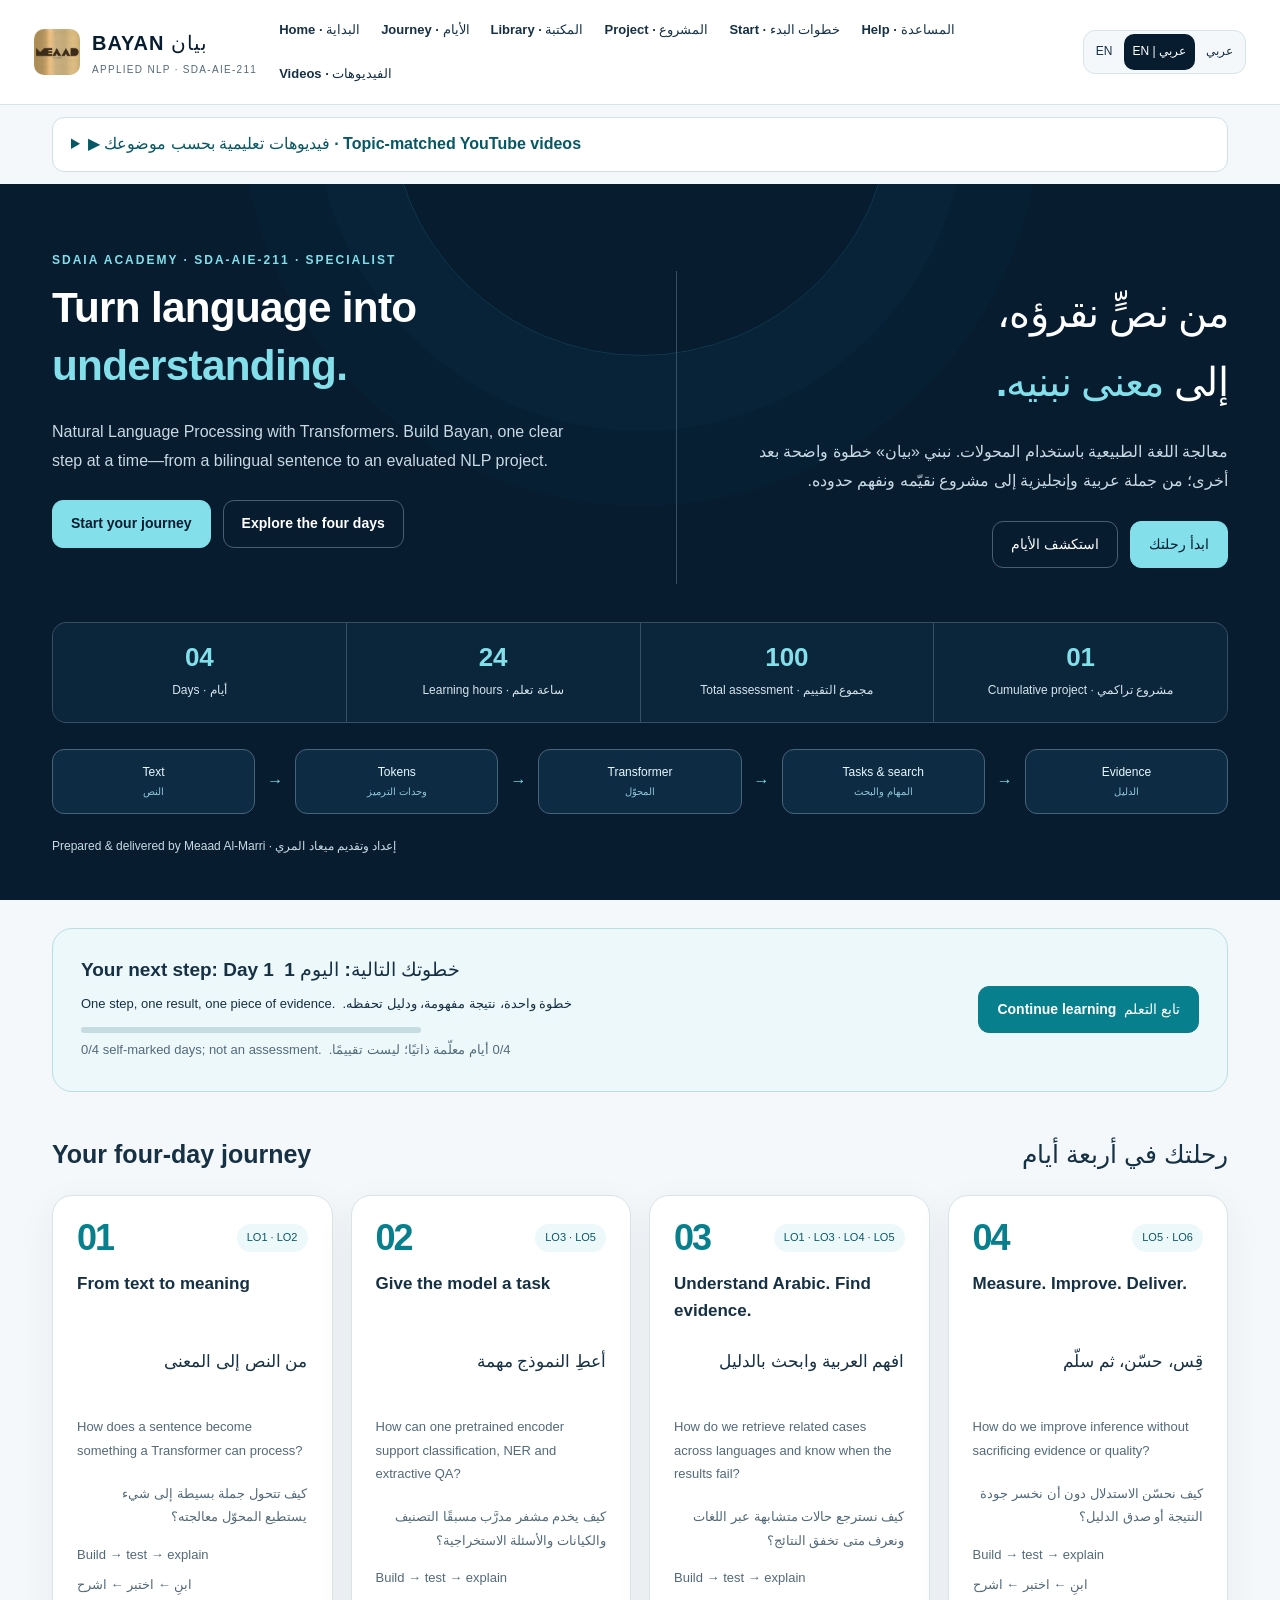
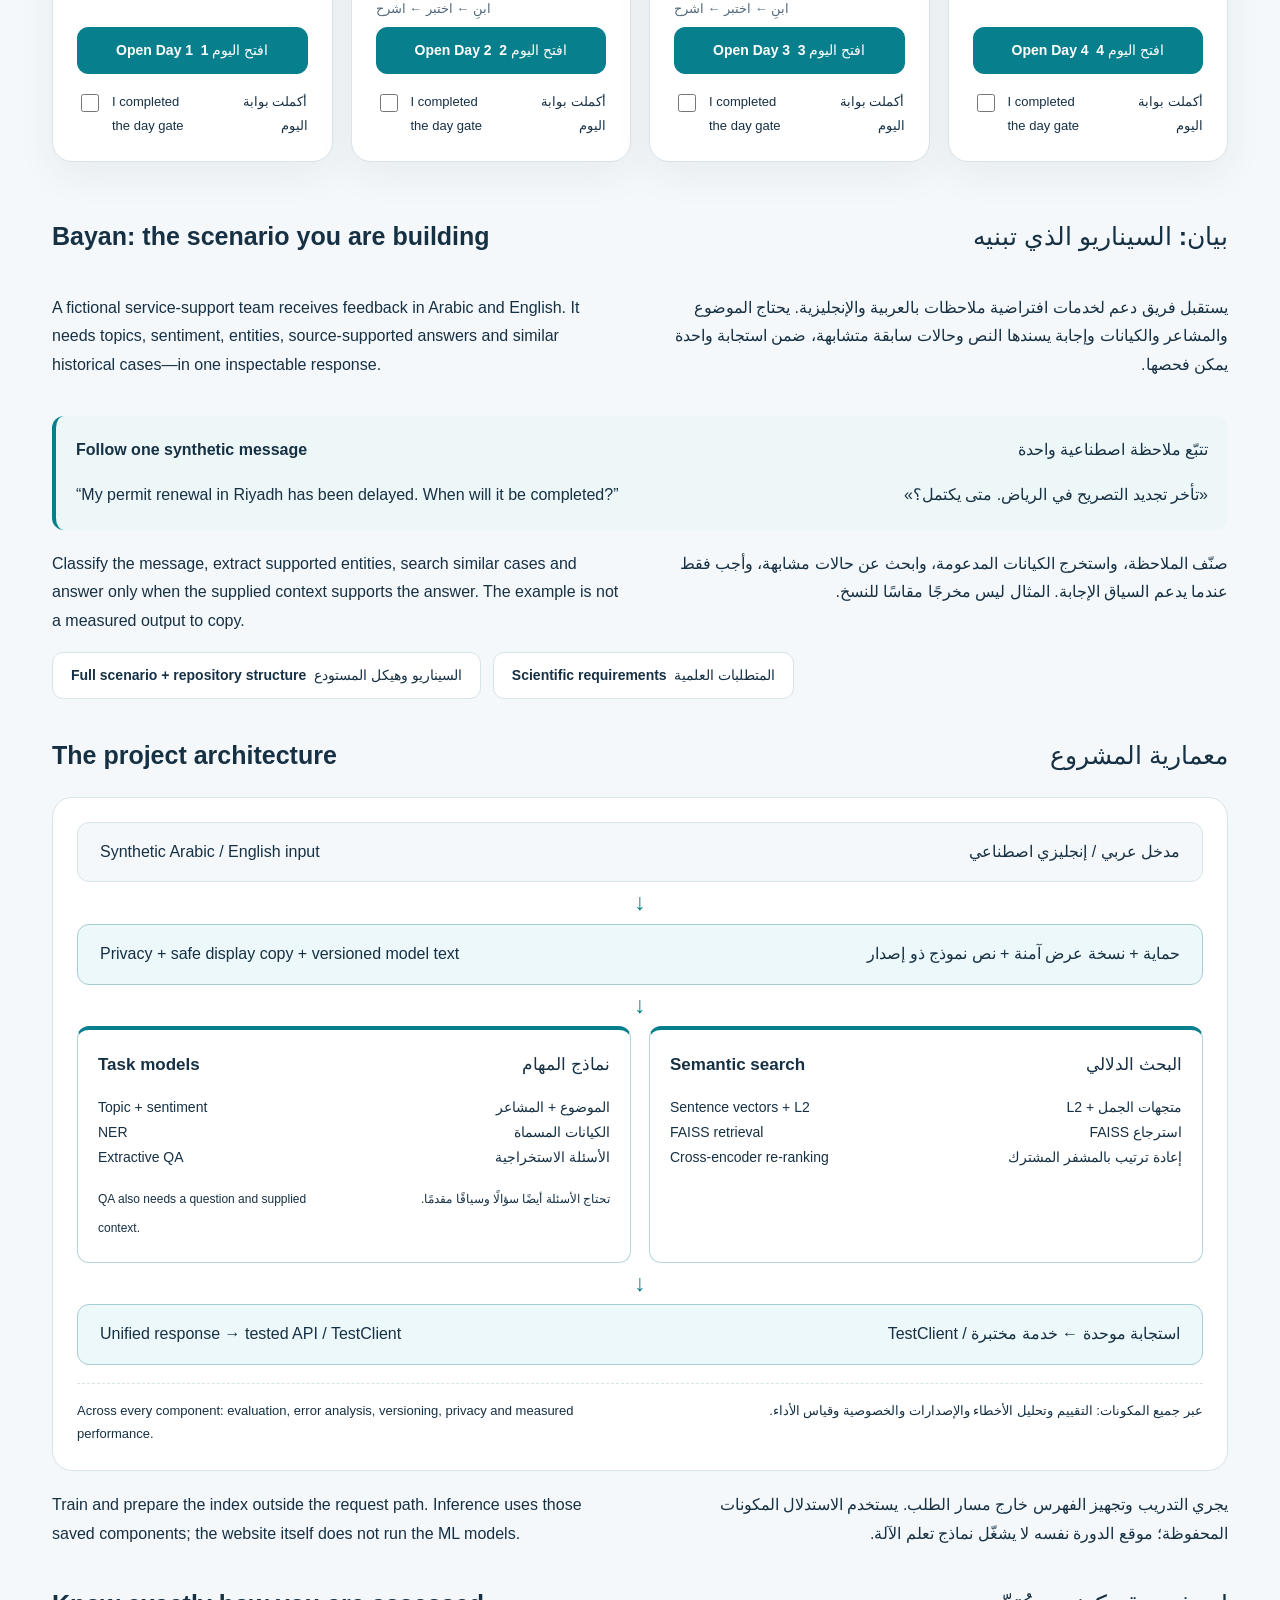
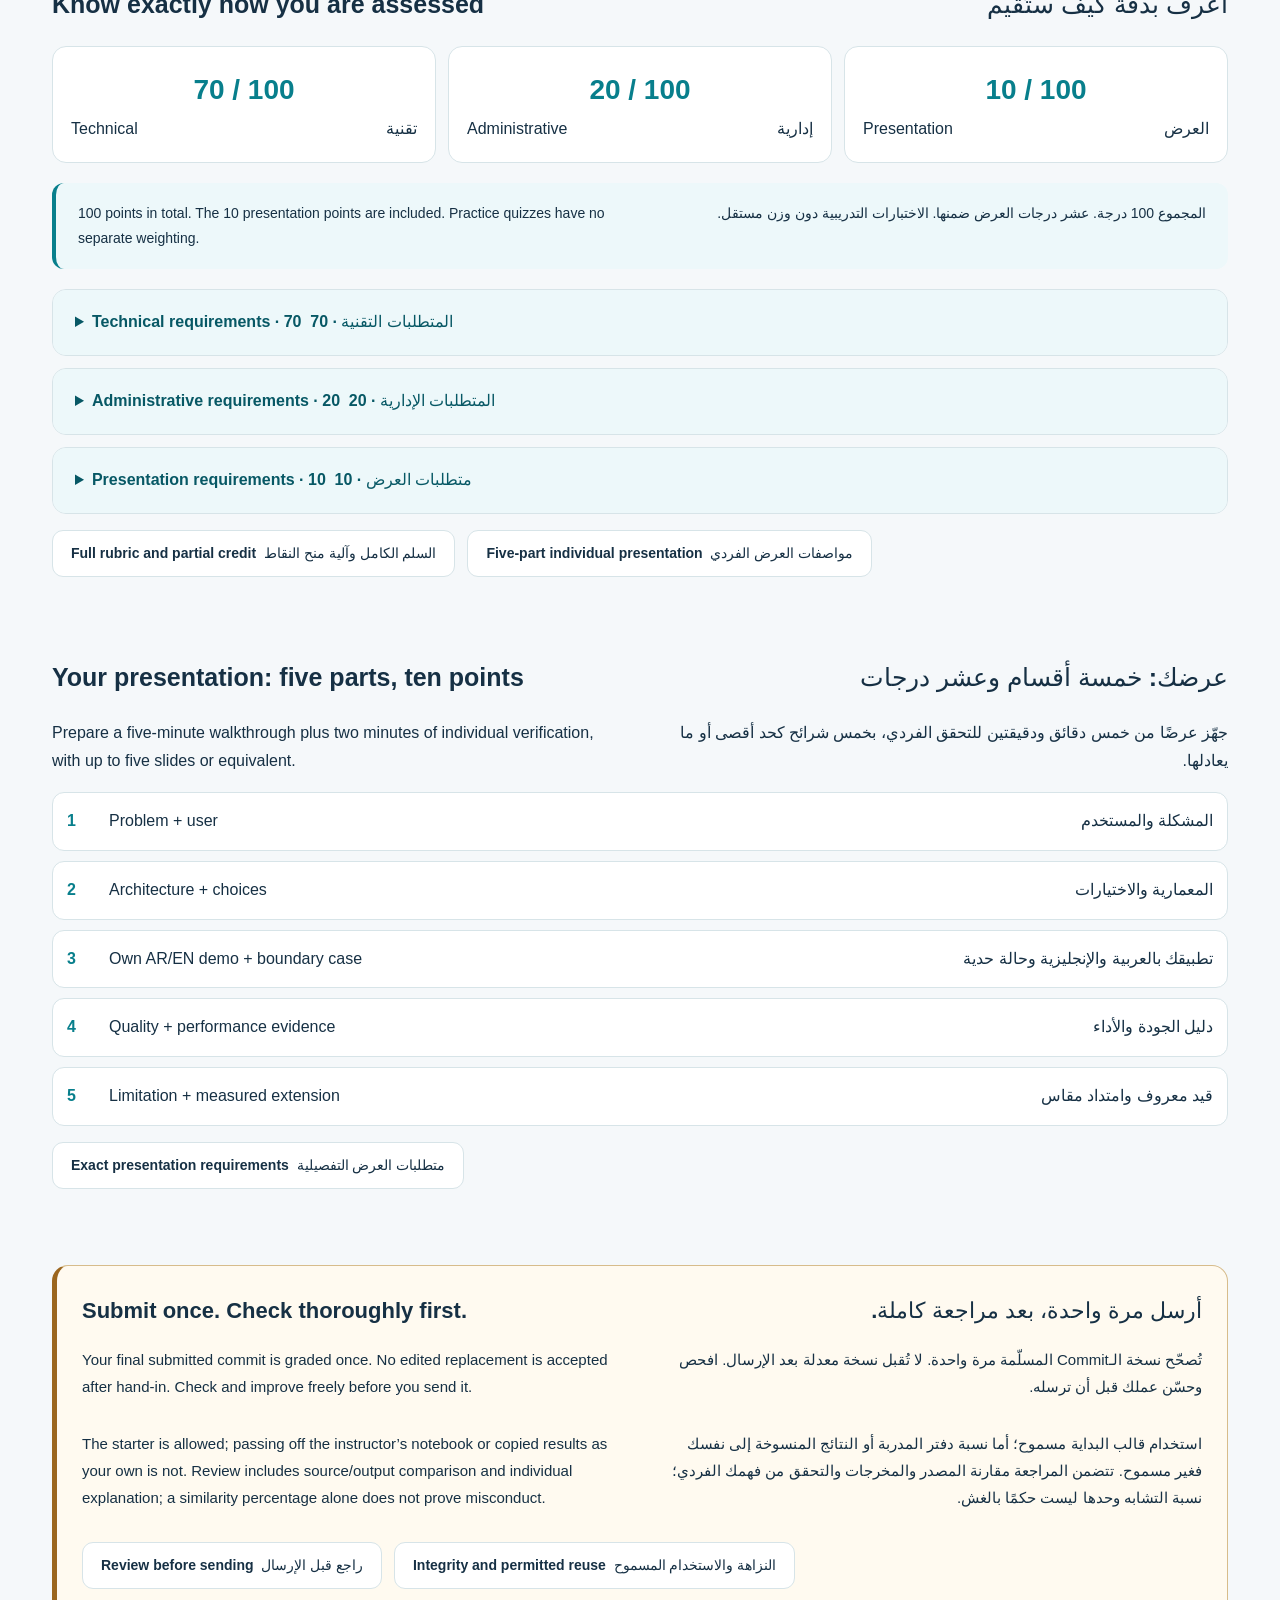
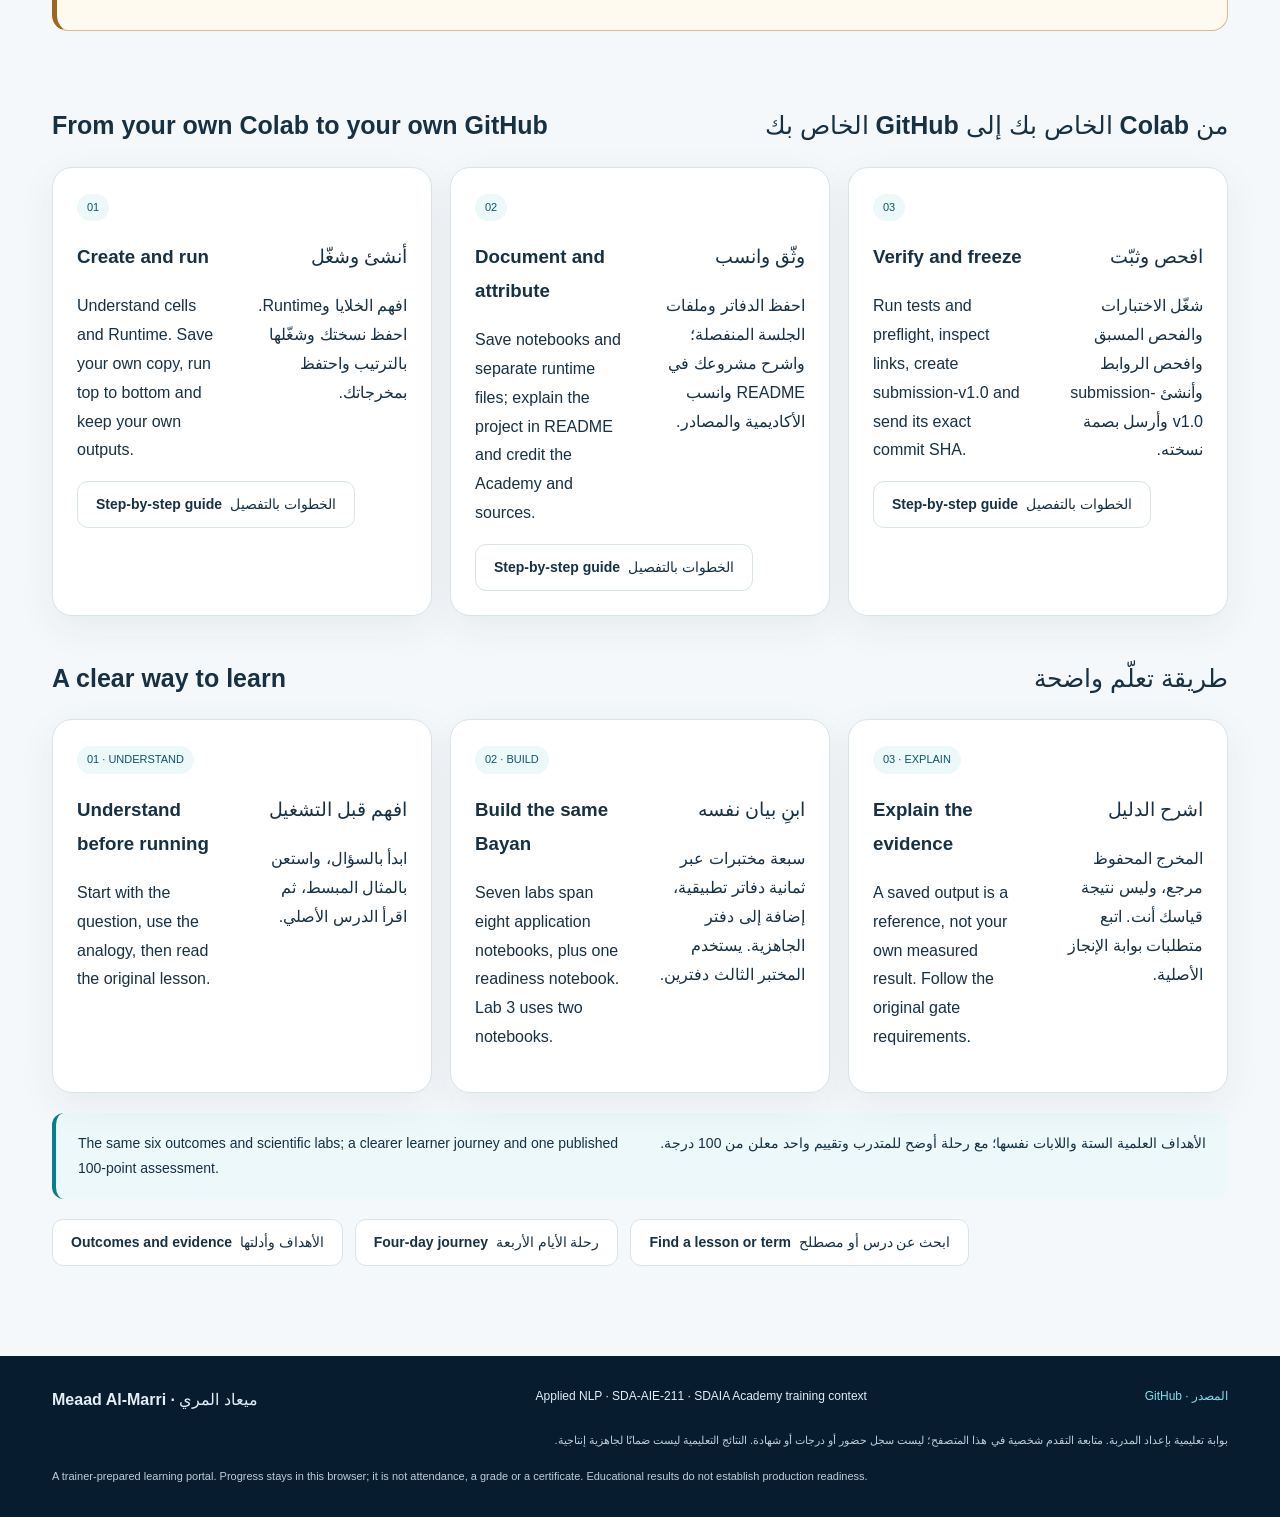
